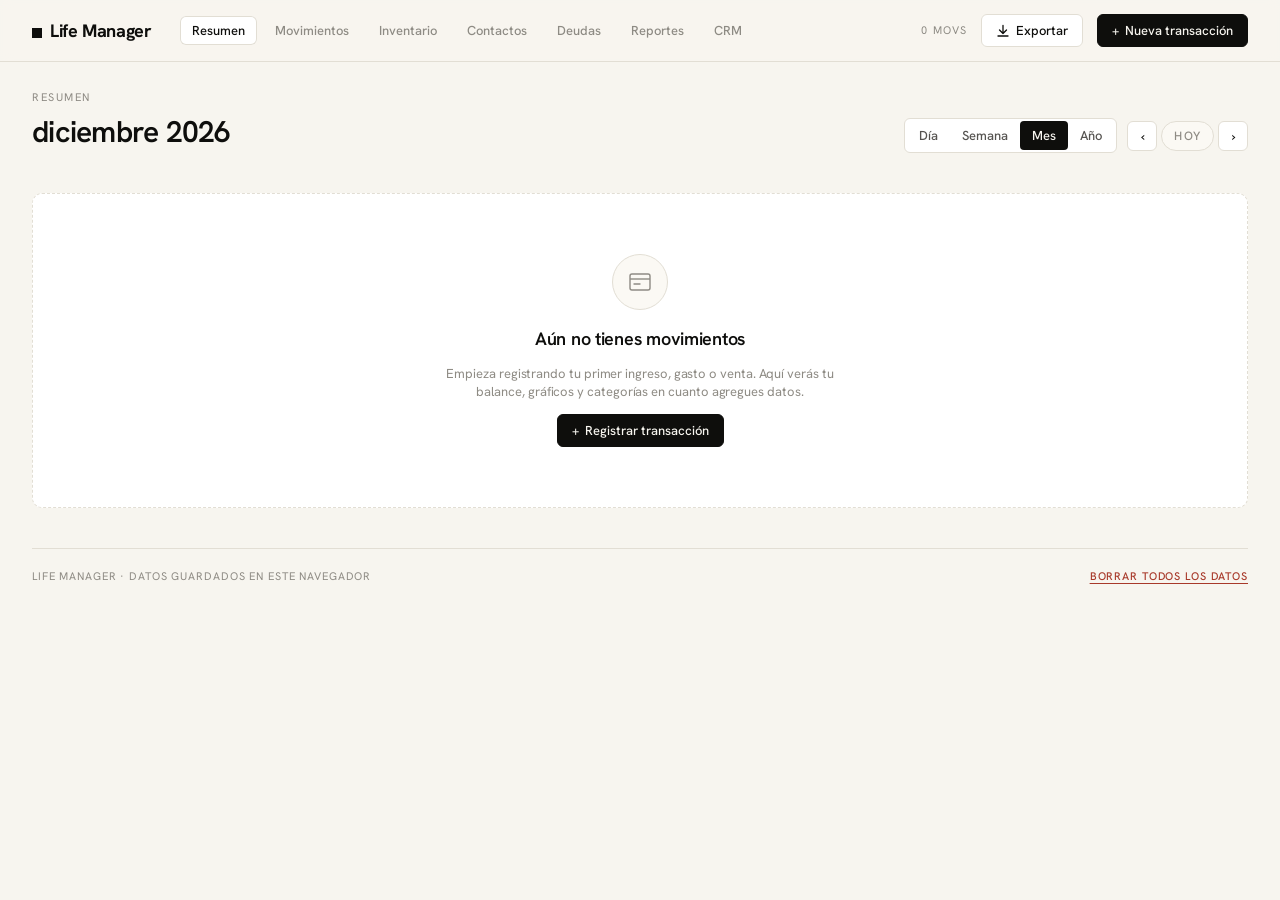
==== Life Manager.html @ a7782b1b "Add files via upload" ====
<!DOCTYPE html>
<html>
<head>
  <meta charset="utf-8">
  <title>Life Manager · Control de ingresos, gastos y ventas</title>
  <style>
    * { margin: 0; padding: 0; box-sizing: border-box; }
    body { background: #faf9f5; display: flex; align-items: center; justify-content: center; min-height: 100vh; font-family: -apple-system, BlinkMacSystemFont, sans-serif; }
    #__bundler_loading { position: fixed; bottom: 20px; right: 20px; font: 13px/1.4 -apple-system, BlinkMacSystemFont, sans-serif; color: #666; background: #fff; padding: 8px 14px; border-radius: 8px; box-shadow: 0 1px 4px rgba(0,0,0,0.12); z-index: 10000; }
    #__bundler_thumbnail { position: fixed; inset: 0; width: 100%; height: 100%; display: flex; align-items: center; justify-content: center; background: #faf9f5; z-index: 9999; }
    #__bundler_thumbnail svg { width: 100%; height: 100%; object-fit: contain; }
    #__bundler_placeholder { color: #999; font-size: 14px; }
  </style>
  <noscript>
    <style>#__bundler_loading { display: none; }</style>
    <div style="position:fixed;bottom:12px;left:12px;font:13px/1.4 -apple-system,BlinkMacSystemFont,sans-serif;color:#999;background:rgba(255,255,255,0.9);padding:6px 12px;border-radius:6px;box-shadow:0 1px 4px rgba(0,0,0,0.08);z-index:10000;">
      This page requires JavaScript to display.
    </div>
  </noscript>
</head>
<body>
  <div id="__bundler_thumbnail">
    <svg viewBox="0 0 100 100" xmlns="http://www.w3.org/2000/svg">
      <rect width="100" height="100" fill="#0E0E0C"></rect>
      <rect x="30" y="30" width="40" height="40" rx="4" fill="#F7F5EF"></rect>
      <rect x="37" y="42" width="26" height="4" rx="2" fill="#2B6E47"></rect>
      <rect x="37" y="51" width="20" height="4" rx="2" fill="#A8392A"></rect>
      <rect x="37" y="60" width="14" height="4" rx="2" fill="#8E8B84"></rect>
    </svg>
  </div>
  <div id="__bundler_loading">Unpacking...</div>

  <script>
    
document.addEventListener('DOMContentLoaded', async function() {
  const loading = document.getElementById('__bundler_loading');
  function setStatus(msg) { if (loading) loading.textContent = msg; }

  // Error sink persists across replaceWith since it's on window, not the DOM.
  window.addEventListener('error', function(e) {
    var p = document.body || document.documentElement;
    var d = document.getElementById('__bundler_err') || p.appendChild(document.createElement('div'));
    d.id = '__bundler_err';
    d.style.cssText = 'position:fixed;bottom:12px;left:12px;right:12px;font:12px/1.4 ui-monospace,monospace;background:#2a1215;color:#ff8a80;padding:10px 14px;border-radius:8px;border:1px solid #5c2b2e;z-index:99999;white-space:pre-wrap;max-height:40vh;overflow:auto';
    d.textContent = (d.textContent ? d.textContent + String.fromCharCode(10) : '') +
      '[bundle] ' + (e.message || e.type) +
      (e.filename ? ' (' + e.filename.slice(0, 60) + ':' + e.lineno + ')' : '');
  }, true);

  try {
    const manifestEl = document.querySelector('script[type="__bundler/manifest"]');
    const templateEl = document.querySelector('script[type="__bundler/template"]');
    if (!manifestEl || !templateEl) {
      setStatus('Error: missing bundle data');
      console.error('[bundler] Missing script tags — manifestEl:', !!manifestEl, 'templateEl:', !!templateEl);
      return;
    }

    const manifest = JSON.parse(manifestEl.textContent);
    let template = JSON.parse(templateEl.textContent);

    const uuids = Object.keys(manifest);
    setStatus('Unpacking ' + uuids.length + ' assets...');

    const blobUrls = {};
    await Promise.all(uuids.map(async (uuid) => {
      const entry = manifest[uuid];
      try {
        const binaryStr = atob(entry.data);
        const bytes = new Uint8Array(binaryStr.length);
        for (let i = 0; i < binaryStr.length; i++) bytes[i] = binaryStr.charCodeAt(i);

        let finalBytes = bytes;
        if (entry.compressed) {
          if (typeof DecompressionStream !== 'undefined') {
            const ds = new DecompressionStream('gzip');
            const writer = ds.writable.getWriter();
            const reader = ds.readable.getReader();
            writer.write(bytes);
            writer.close();
            const chunks = [];
            let totalLen = 0;
            while (true) {
              const { done, value } = await reader.read();
              if (done) break;
              chunks.push(value);
              totalLen += value.length;
            }
            finalBytes = new Uint8Array(totalLen);
            let offset = 0;
            for (const chunk of chunks) { finalBytes.set(chunk, offset); offset += chunk.length; }
          } else {
            console.warn('DecompressionStream not available, asset ' + uuid + ' may not render');
          }
        }

        blobUrls[uuid] = URL.createObjectURL(new Blob([finalBytes], { type: entry.mime }));
      } catch (err) {
        console.error('Failed to decode asset ' + uuid + ':', err);
        blobUrls[uuid] = URL.createObjectURL(new Blob([], { type: entry.mime }));
      }
    }));

    const extResEl = document.querySelector('script[type="__bundler/ext_resources"]');
    const extResources = extResEl ? JSON.parse(extResEl.textContent) : [];
    const resourceMap = {};
    for (const entry of extResources) {
      if (blobUrls[entry.uuid]) resourceMap[entry.id] = blobUrls[entry.uuid];
    }

    setStatus('Rendering...');
    for (const uuid of uuids) template = template.split(uuid).join(blobUrls[uuid]);

    // Strip integrity + crossorigin — blob URLs from a file:// document inherit
    // a null origin, so crossorigin forces a CORS fetch that SRI then rejects.
    // The manifest bytes are ours; SRI protects against CDN compromise, not this.
    template = template.replace(/\s+integrity="[^"]*"/gi, '').replace(/\s+crossorigin="[^"]*"/gi, '');

    const resourceScript = '<script>window.__resources = ' +
      JSON.stringify(resourceMap).split('</' + 'script>').join('<\\/' + 'script>') +
      ';</' + 'script>';
    // Inject after <head> so the DOCTYPE stays first; prepending the script
    // would push the parser into quirks mode. DOMParser always emits a <head>
    // (synthesizing one if the source HTML omitted it) but may carry
    // attributes through, so match the full opening tag. slice() rather than
    // replace() keeps us clear of $-pattern substitution in resourceScript.
    const headOpen = template.match(/<head[^>]*>/i);
    if (headOpen) {
      const i = headOpen.index + headOpen[0].length;
      template = template.slice(0, i) + resourceScript + template.slice(i);
    }

    // Parse the template and swap the root element. Scripts inserted via
    // DOMParser/replaceWith are inert per spec — re-create each with
    // createElement so they execute, awaiting onload for src scripts to
    // preserve ordering (React before ReactDOM before Babel before text/babel).
    const doc = new DOMParser().parseFromString(template, 'text/html');
    document.documentElement.replaceWith(doc.documentElement);
    const dead = Array.from(document.scripts);
    for (const old of dead) {
      const s = document.createElement('script');
      for (const a of old.attributes) s.setAttribute(a.name, a.value);
      s.textContent = old.textContent;
      // text/babel scripts with a src: fetch and inline. transformScriptTags
      // does XHR against the src, but blob:null/ from a file:// origin is
      // silently dropped. Inlining makes it a plain inline babel script,
      // which transformScriptTags handles unconditionally.
      if ((s.type === 'text/babel' || s.type === 'text/jsx') && s.src) {
        const r = await fetch(s.src);
        s.textContent = await r.text();
        s.removeAttribute('src');
      }
      const p = s.src ? new Promise(function(r) { s.onload = s.onerror = r; }) : null;
      old.replaceWith(s);
      if (p) await p;
    }
    // Babel standalone auto-transforms type=text/babel on DOMContentLoaded,
    // which fired before we swapped the document. Trigger manually if present.
    if (window.Babel && typeof window.Babel.transformScriptTags === 'function') {
      window.Babel.transformScriptTags();
    }
  } catch (err) {
    setStatus('Error unpacking: ' + err.message);
    console.error('Bundle unpack error:', err);
  }
});

  </script>

  <script type="__bundler/manifest">
{"ad87f307-74d6-4ecd-8579-1f941452e7de":{"mime":"text/javascript","compressed":true,"data":"H4sIAAAAAAAACuy9eXvbRpYv/L8/RcW3Y5I2BcXO9CxSKxlFlrs18XYlOZm+bl+pSBRJRCDARoGS2Ym/+33OUisKlOw4PT3vO36e7ohAodZTp06d5Xd2Hz68Jx6Kfy+Lqaq0EqdKTlt40sAfWa6uVVmvlqpqs5/[base64]/gLfR5VlQqH4hvTV1D/n4k9lydVIyqNL3ASulFJpe5+JZ/DN8OuIrBO6+HUBv3WxwI/uOXX4RW5cwW4wIZLqI4ED9/GI32730YwoSMhTcBtpM/i8FaK6Hbppi2g/1794S4lg1RwQ+q0VD6QAwe/2v2dfaY3u/[base64]/er0/PB5/2cwx7KMv3p2evjH7c3NGjlPtXd2fnpydH7x4tXT4/6PaSkvlnWuOv09ffXs5Pnx6ZYeNzUsVpP48oeTp7d8eQ0rGn959Orl+fF/bhnstK5a9b4z1mevTn88PH16cXr8bMtE1c2NbPKLRs06c/Xm7DWwii0TtdYrYDK9Xz4/OdvSb/P5RVnoTu9fHL941f/pUi3r+Ivnh//nz/1flPJvm/iLV8+enR2dHh+/7P+sns30tFGqct++OPzzd8cXJ+fHp4fnr04vzv784rtXz93HRasa2daNKf7s8M1/JkoP/v3fTckBFLWcZa7aE37xrBou5Wai8PekVMRlhShmInyBfLFal8jPDJsNCnzh8WJTjRCNatdNhV/u46MP9/A/0G/3fVs34qBn2A8ehA29TRZ7B/0Ky6Wm5d3+PTu+ziiwFwH774wjKBwMKBooPt2Fc1uIh+J7pVZatI2cXtHZp8R03TSqgkNRr2Q7Xagmw7K7Pnc/okJPbRk4L7A5rhoq//eialVTydI+gJGJn6mGermqK1W1H/jtLv6XW9/D/kJ39+/a3wl0ZKDhdJgV83UjkaT0eroQUotFfSPKupoLWYn1Kpetogr1ol6XuaD9mItZ3cASFK2olMrhEOof/HfQ4BG2ZkffNrLSBbQcjSD++HDa/u+1Wiv7ZTDwMU3lrnjDJ1KjVk2dr6dKTNRCXhd1A8O/xDGr/A0OSF+CUFOquZxuQNJQGVGUxo4W1fw5vtoTM1lqRU3kRX4GNaxLRW+pKi7zUfNf31SGVKjsefwSRDb8wiy9uFnUZgXqm0rIauNeQlnZCtnwSnFV5UZMFBz4IAW0zXraqrx/jV5hu78pbdomn6rJes7tPmvkEtf2g+GF/PHx+7aRZ62cXpkiZmNaLqhVXGqo4U+z583O760RSxsewDuePkr3M+u2KA5cf8LWXft36wH1ASYL6BlLiWK5IpmI9mhRAW9WuZhsAopqFIj1QFT3tvV+rsxqU+1mSm/5Bgsf5rmq8vUyGK8bKiyc5koHAxzBYZ4DD1EwZtHWKzHDMd8s4FIBL2hkQOtEp9eyLGBP5fe4UmDx6ZkbeXNLzT466JlkO7nQp6cKdn2rSGZWbkLNDO7olZoWs2IaTf29e95A4ZU4uOMs7/ujgS+TfYcXwxGcgIOBI4fw5PKp1R1Qu2Lnc/4zG1VVcAKfTeuVOnx9AqsOfA4X9vj9SjUFTk0pjhoF83l8DUv5J1nlpRKHr0+yoJojOV0ovh7YqoIS5/Y4OG/kFKjBb/FlLa4q4HuT9VyPxWRtTp2VamZ1s5QVXEGVbotqHg6AePWfCqDecBD4Wot1pVv460Je10UOd+dnsizhFiRmSrbrBi/Az4qJami2dbuezTJxUrVAMnjmUFNED2JaN0os1XKiGryaLeG3krooNyIHYhGazhHoK9ZYaL1WGpp5evyDmKyLMtdZOAykstTMnOMBc7Mopgvq5FCPTAOKqVrc1M1VFnDgM7zwnTBn15bvp0WWvZ7n48433km/1/ei+xWePXvdR/bk8DoX9TzrPVDSL/ZvqakrdKQe+7tvshFTWZpruNKw+O2izjW8keI7OVGlWJXreVFl+AV9dlKJ16evnoohyFGVWMnplZwrLW6KdlGvWyGnU6WxUiIrcwrrEV/x24XawJkvSjVrQXCzD4pKt0rmuOKWV9/IphriXmnj49GxIxDqhkAkFyVuF9nM17BndVaqat4uxvAEqAXUD4dNIzdDLPmNeCy+pY92xGOxJ74ajcXFldqIA/F4n/76A76nH48e+UxQYK1vsdSOePzObxifvtu3ZS1PFGLVFFX7o2yqopoPBzC+wVjQCKmfo+hcvUf/s1OimqZuPm5Ontx9Up54s/IkmpYnbl6e8MQ84Z+9U/MkPTdP7jI5ONK7zI4/PUEVJSgoowqMrMiaqelCVnNUMIEyqqznxXQsNvVaLFGHeSOrFsgZVFHmO7pfoIBal+rHol3gkflUXWc3NzfZTxro+kaVZRYszlZB8iO4xL5XnxFe7igGDUfBuU5f4/15MAqJZylbOOAHX+qBWymmGPgPaGamsh2+xTrejQJ5RemyqNqdvNBwCuxU6j2o1ypFauMdwxR2tZypHVBJVfOdaa2aaSyyQEswv8+oQ9z0Uq48bWXRqqXfeRY7zrBaems7N8LT50g2arYu98TpS+/WkSu4IWpRV0QKq0bNivemN2FPsnWlF8WsHQ6Y0vbEQDzieaNGflTI/CropCyh/roatAL1qatGyRx5aCZXq3IzYg013n2mEsoULTcMvLpR8kqLk+N/2xOLtl3pvd3dedEu1pNsWi93Z6xi38XZ3aVzeffx1//8+CtXx12XpKp36CYK/d4p6/mchRP494wnHfR5bQ0XKup/BkfJkPfDW9x078Zmf4yjuRtFNxdY57zIYSLPWtkquqE+q5s31bJeV63K7XWNL1zxAfGyrlfD1XpSFtMTkIuqqRrj6aaal57U7e/DC3u7RAVQ+HHmvfQ3m726vqQ9G1Ty4IEY+g8y0K+UcoNlf/klKJxV2C0Qm+mcLqV2+wyauiGy+h7PorDdR+J+dl888gYY7Ok7TuVb18K77u7pyPJ06Nw/[base64]/QSfwVBz+hLAuEZdgn1JFRMeUqTo4WaXmlxs1AtqPzqBtcSuSEOUxetr90ptF1jq2VZyUYujZoF5vhDtLlQbVSYHzfKnrBwEXL1MBf/eVLXpZLVB3HerBUQOLc4ptuEqKGnN4VWXheausXrsX0yK5wiaJeVZi+onj1PLxB2tKOCtfc/IT6M78Vz96xupkq7lcjYosnarwp5uyiq6/pK5TDFFVB/ofmKCARoqpqqppVF1W5oS90olI8fPqzq9uFDoEkpnr56QbpISQyZPzU1/BnkF7mxc4s7FtcRGwbxBpql+nW9BLpXK7C4gSKhZdWf7Y9Z8YHmfbGQmgQnUOqsW3GpUdCADXgjiQPgHsnjjuGc3BRliWVoNsQlTZLdFESll5ZFYHkqa+q5tH36sShL/gCty+7N04IVp5dxLz6WSmmaaCUbRdfTDsl/awjpA44d7+JHOAlCzlrVhBuHiKS7cb4lceiDx2MEnBZWGytLuII7qmUWRd03OoykCpQoX1XIIpBcrTK4ZwuM7UhS56noP3wHM1f9YNS7Z07VqpS4a8rSDBAJLBOH5Y3caBSXkG7rxicyUFCskRKpuE/3vE4taHjCs0FqUSzhu0mpuoSpGkWnl5ivZSOrVvHCB3UgLcJGXi5VDg4M5cas5VjwFUE85HswLFTYAyIEXkMcGF27cbcyn4FZqMscFIvrTj9/E9Il49kHpNBStQpnWbxU79tofv970jqTGY5qK7H7w/902m+85rYQ/5kCPxih1xOt2oj6kU3imaHeF7rV9lpwAXeUoprTChXaVGaGz5+yvR3qX6oGr7cgMbRqvgnENHktixK1gG2NR4CpjwWjAlQ7qKUryPC2BprOxPmrp6/2QKNaayWCLoHYZS865hLzUOTrhiheYYf+vmS9kk1byNKjan7Cp1lbw47GfuUkCf5dqP7lb0DqZ8wit5G5Px2fTuWGGQ/8+5w1mLF0fiBe4Rpk9Nu+VstVu6FX7k5HbfIHs0apv6mhV3C0H4vE36GzEAryC1WuQHMNwjDMG04+kT1S5cy/qfjisZ0mK30MgfY1Xl/B9WTMC9mYSUF+jmXg4gj/3XfP+SO8tOFfqAs4CZpH6YmIQDRqpscoBcO5wrMmRV7MZooMqzRJJfQgu+cagg/FgT+RTutQwPIWf1N8oZnJddmaUaBMhY5xSpairhQ4ZejYRGc0XZ6FzrZsKjqwVf7yS/KGYdXNdmo9vUGhQ0ustaXa1d3GH2PpwMoD9CmX+khpwJm1P5ck8LnlgNt7aHX6vkQOHW3WldCbarpo6qpe63Iz5g6yBh7aVWANW6OyaqIE+x6Itp7jdTATOKFTWZnjBS479YoUXFSbZYt0ceEZUu/VdN2aW49hd9BL00lUDEyp7Xv2zgFnce4PnFwJPSZpT7rcr21sLw0TxfcQYe45q7oA9lxRhdCX2RrNZUM4D4MZGmXipFOPVRSsV3hmWppz29tqulHBCt0JOcoIDmmwuODCapzRiXJ7nuqbNfWSNtxDe/qjTsSOHpbMGyCSVKOmqrhWr5E9wVafqFndBL4w0TVrjLcmJEH0zgx6DK8MS7O3NtDtTJQhH+BY7FUJnfVWKzyGf3GH523nce0NsuWNxP+Ml0x1l1Pc+Bm40/wjznJt6NI/x31dQqxpgAMlzesslftOCOlT2HeDYzexYLa+SPsdd8sEjsTRa/SfcGd8u2jqG1z8Y9Ty2aN9mGXZaE+08ooUG3wW1TOenGvZFGSObmujfwJlFGnYnIoWBUhiatvryZww0TlvskjCYbflPmEmkk/Co+Uz6Wo+WVPD3fh8Wppfr6PxtYy/Uj/zSdqZhx+5PZncWDMJJ8WdNmjPDvXUFcEmjbdliiA9TQrTpEeFHT1ISIhP1apRoPfOQcTX5mCAv62zOt4AQdeOkm4xNQ4b8EsRk9dFNeWpB1ESqZjc2eFWx00ArSxB1hw0Cld3XrNf/bK+preivoYwC2LlVB/4GTaVmFhRG3xIWAV/o5yKfa7aFkM0YBtI2OjoZjnQLAI5Jz4n6qPlx84ADvrAciVPQ/t2YH8Mxp4JYCmvlNBweMPmATUxnMogME6bAuUSjUTHF1TRqL+ulUZpl40AAZmSch7qWjUoCoE/DASNlGB+ywbvxlYf7OsT3oYX/jHYdCjigs5rDGYBBgmWPyvv0BjEUCtFfbmzYe/rJ1//8ygbvCNGuX/Pm0pYC0NSRV2xbTKgaBIzyXRRVLPaHQN88aJaXrNhZJjYLWPhV+JMR3PV7iW97MxFcjj4UuOZAtvWLTw6kpSyqMR/yGt5hmsXEnkmvtQD6u/br97xH4/fOWuLcFp6G3bjOxjwf0f7waRZH4lZhXfxoorI0Q0BLWvBu2wh9aubyk4U1THyR923IFx2HLX2lh6/u9XFwa7J0/VyuYGJDq9Z+NitlzhI8byADx3V1bWqClVNA+9dEKLM/VEvZFnWN0L9dS3Lot2IKRiLcA710Ru7ub1uvl436r//[base64]//[base64]/WzzD9oUdSUZZH7Mx2DvSRXom22XiiAjg/0LDMp/yVk2K6XgjQ+Slo6cRQJTzgnDNJvyjR267zkjyZ4U2U3MbXK4HKx8lGzGqQBwoKuXJbAi+x6BQ4xqIDuM3KdqBNfQu5WqkK5HqoVq/BxUflvl6g4RhhWlrnTDyUoBAG4WAsrtTGBlHBFVu2bVNM1qAEODo7s449Y08kGAvVTrMRcjK8YFOtbVPgRcvUho6IYLtCt0/zPe18n6OOw3HfoCYV2EHGNZkKgc8taw0+9ssl71DtaUhJt4fMz1UHeoRLovhLa/ayc+gzY5423q2X8Xa9zMR34Jhdbcz8YssgLUlTHXGmV7NLNLO7jfa6KZZ4NLy7NPpp/[base64]/iyQ43QS9wBoJWjLhRMukU1H7NcD6OYwCqTHxierXM0caJTp6lVfIc9jqnXbYYx1NQoo1ubKFABURV4JF+Ket2u1q2pzxh2b8jTDY+EIRHk2B1Fr+HQfooqP9rTbPwgnYmzX/E64H5ZGE0a1gk9hNJ7yEmEbBvDPopqtW55YojXQBOWG1a8l6VWemx843BAPBLaEW4InmGAwC/cJp4q3daNHxJ5g5MFn7nJNAwzXslf5WXtnROOp+3HsQZIC9+rzbYjwr8i9519/ulErqSDc9omZLyBGIqCFLIVnAh107IQIr7UGepHSDVJy7Jc6xZNH7i78sQWMv9Zmw0E8wqum5F45KsQzLHZexQTfYJIOmxrNDmzzVzTlmqbeg1q7EVdtxTBukQ70OiWQ3iu2h8bWGRUqQzrdauac7xnFVVl/rzBEoF5njynnZfxgbCf+t7HXuS597Tj3hh84d13UEHCXeVmbLdiJ2f3wspgLH0Z6cWviAIPxLf+2MC9eQgOw0HJR+L+6L7Y8wvuG9kNQpZBUgPbHcn8RP+NghAFwKvYhdhG3033WVMvKTYuXocj0i/gOuCtNrx0tYkxD/ibge3Ry7pV5qCE3Wj6YcKlDDOcq0o1yLMh1oA0r3BM9XZ3OPKipDo9j76AZQjGYGxK4iC2AO3uij/hkVLX7VigqqUCrWXdiJ9gqxUVBrnS8EOq6eAr+OyArwP4GWCu4IWgWkOQ4SDBEk7JeJkTH1DvV+SSwOdmsWWYI/YON07ScPSXG+dMzmcn48vMOJQXFarW5uT2Z2yB40nbis+QoozW3widiUo2QEwsXX3wtb4pUPD3F1jgqZQCktmLmdzgmUGRsQzQ+9aDrul++Zpwa5Lf+RAyiS8Nfkzq2xi+pvv5GWLXvADommQFPqZL4msD6LL1W4vq0l/Bc0B04Uq2LWUHkcRfsux3v6MP/G3gdcgHxnFdMWEoRhvqqCLoasTHjNsBbJDsqK40iNID7+ALV9BB+cQNGxSfO7dsPsgugj68NmhA6T7E4D57yXb8E5OUkjiv5LE0FoNnhP5zSuA/qXYsDE88TjxF+ahL7WsPfoD+wfq7j77o8Neg77agP38f7vVMZh9Tz2jjw/nzAgCD0kO0uEH+EMNewYABQChQzEary8svN2Utc3EQls8u+EX3C3BF6xaHp8H0xcqQu80CVDPkpkejsHGrF3kfL0Li4HJrkFyPW7S2M1mWIBSu54vUMZJC52HVmWc9co6SziYdlnBQJMdnx6c/HD+Frfr6zCq3r9RmDzU+Y2525v+8uAAkuOgJQuDRM2OYxpBSgJKQJTT8vdqwyepsgXc5792pmoXvOOLpcFKvWX4+VTPteXamC1jHv1AmXkj9A8gcoNYnxJ/UfSOcIxuGCOH64Ic9GwQ3Dxgd26ntfM9V69XwVJHpuG6iaqCcR7PQNtf04AHXaVwaeVZCwksp7zzDZIJiqH2wSCFDCcya6an6Xm0+daqu1OZzTBVW8182VXCJvGWq6MX3agOj4Nb/iF0y9snEDcnEYyLhHhqHTgrNTJm7fw7G/kX/fgrH3V/ON5WZfywyf6n3xOWV2lxaj37UWWTivNmwdwdDMhg/nUZpMOeiuFxU4tLO1iXj2dCkQtwma35BN+ZVhG64cM5hFXQhh2sXe6xPF0WZO5UGxdLzhQcUWtAR1OM6ayxWRN0eGmMS3uF+0lndzHfLorra5enZwXUaDcKV6qUTnrPk8kVUGIRfpp0hmEaQzp3nA/o9JFswDiMWsmxSOoZr/BFSFHqqZr+eQk/V7KMpNOLqvRQalbuNQhs1+x8K/UgKPVWzT6dQOLRupdBTNfsECoV6Tmb2AD+SVVW336nDdVujGwmo7racQ3xP8o43/+ILZ0QHUCczjrwPHpjvSKDZWpp87V+CHgNOheDD+KiLI/t7hc7+1tgHItxZaZHnbdDcu3CT8bZx4vj9L/V9vPPJomLatiYtfMm6jzPSm5JHjvODsQ7sjQI/v5y8UtnpfSl/[base64]/VWbdgRGQy7h/op5cGDWGmBWqzIWcA5G220CSsVlXeTFDz2ZgznOCh6CRMuxayjf44Qe8oHYeIu/rPL1Sm/[base64]/L07riRQTeO3pVgk0QrQFX8dQ3srMgBQWi2IZ4pO/uDKzLbcC+BWT52jX3HRnU/vBdpaqJwrWsSkFRQN9S8h/9vakJdw5UTb1HZ0DhhAke+xzFErvVTNa2bPLKJNkqvAO4dDNkzw/xtUJzyuAAoLWqC3LP7s+O/x+4WjMkJizUryc/JAT1hpGBxrXDjrCiEgS2ixhVRvSeCEODGT2GkcOi4LYi7j2JUcUA3i9r6LWbR6nJ8F+/C3Pil/ajk1Qu5EjXFMxsUPOM/hie1q4l8RyDEEEzcXuIFoarroqkrwnbjD8y8XVC/UcXCxn90mmcvhmoe0LhmZzryCSVcSnDphChv8qeFj12f2sRMV3W1o9BZA30ThsQJjavUmN0OSNp2NRXVtFznCiIQm40/ImgUQhdb9tsfMR8k3EzCZoVjyatqXtVwFBZtZs7stKgcztEYLwoE5DrwvdpDydiDVsZ5tiPtvLppitZJ0+45Xkcc/rJwsGR4vgCTZbYI5ADQmrjsbsfebVhjMUBJ9zOPJXrBg4GGwrGc39SGCDULMpSp46b2zkE+LZ1viMn8oDzaQIfzJEly5KJqyNZ/o8QC3DALPmB5QMTo7zxnOPd/n1nDpty8+SheQRS8f0GIwuOZhums2d9eKm3nZB0al+mGKDFSLskRWNQTSM3hyB6u8+JaVc5K/DBwD/bF8LyeanqwI1dFtmiX5f8iKvHOniicIBCM+Ag2mke80jeq8o9bmBM0s9DZo1UDtx/0ccWthd7wU4vbbD5xCml6RnCgzlrAvuWdZ7h7Ow9pJweI1QgPTajynVBMVtTGmu/QuXMmDryriXczieNt7npLT91REh3y9Mt+h/xWe/yFnII2aMv+SXOMfkiuaAeDjmc41AAc+Apf8S1litgLC5ma7Gq4t/zktkqwGBPSkv3FPRkKyInEVfREgu1BpEQCgRkAxhsZsgRuGGpJxB009ebrEag+vghtQXFEki0bKhiwZ2/Ny3d2Otyj3jsrgmfyVjNizZLc/8B9FwIBOfbdRJUDPgzeFkCCn6kGoPXqyjnbAteo1A34apRlTeFg/tQZaHhU0nDLzxG/NgFpK3bEE3+TReUPDsRjNxXYSmbKwCzwn+xmIRTAyyXq+cavxfYLgzFMyEf0iWPtNuKsEAfiq31RiD9Ew9oXRYil62p/W4Q4uoV4JByOrt0mITH1HiTxIeHa2cYP0rNG8S2ORk6Vrstrhz1CN/PQV8JEr2dc6LV/XbIBjfaNNcV7z/Z7N1a6Tmq8Q//+5r9tq/gV32HDdF2igNX98gtw8VgHGXry9bseiW9vdzYavKkwVH0g9tiYH0wBMOJgoB9nF0vycKg3GpX4SGvG3ax9vuBxy028V1trbuddh9eyrtRhlTNkGBx5dZkfG/mwUjffu7mDVavUjdMQBF1z32XUS/p4LLwX2Gfv9wX1P3hitAreM9YweI98AdC4HNiedYCTjkrk1VtFOg514l/SaJ4BbgEOP4BR+RQhD1reIuPBazOBVirvk/KA5KxSxcsS5T9L7OwY7+I+K978tgn5AlQJht9ap2MZ6mIJBQHU3GA7Ujmi3ZoeIFZvGD7YEU1fNcUcIAv43IPTclqvipRcylGZP38Yi0jyv7uMS7KW+dzKWU6sVY42KaULiFmEh831I9wAwROZtD/2ZeZaYnlN+bRNNZLUlajTXwOMaajYk5PAXVrZzBWjVNngFaccNEIHOK7ynGqvqXoiJ+QUSu4IrDekVEte0ADc1022o64kr8KNSUuI02A0oHZQY+g/GCRhYiEA5Fo1Deb0cPXWnMBIBXv781wVYKpBIQpKL9DZl+yPPHMK6JVsPP1a6nZh3piO9vLUjiDyj3B36BXZeS0UwWuYlzpAn0/KGh7TyYwc4//ukWdELM30ftOZx3+Ma4OjxT7ZiVOWukF+0S9ZiX4x0S/08QKYldx/vqWi/kuP7wn4Pxeg/34XoNvvKP3ypAoktjtZeDrS1Q+qKWZkWrFQBs6yGRg2P0p2KjRqqH3pyeElGXMmaxxuAVG/pGKXvf3yUJRCCa0gfm6FXIpl70bJgAGS4RciyDJ+bLyk3SPrE4+fdA1Zgf/s2fHrQ8yvCcw/Gxjn1bM33wVv9gaBMvNYT+WKJF8IJcLDQ9cM7gUeBCYEBy1tOP8FYUfdS9iQ0bjMoonCmi1KnJl5UxDNalQEPkrBpdBr/26GRkN8eqrm6r04ELtvD/be7c73o9fN87q+Wq88y+LgYLAnBgdfDYzWebCHD54MaAfENeR06ooD7B2bqoZe42MfQwh8qzshKkFX3mIZ3psfwovJ4HdwWAftdvYQAQyfg42HskQaFBBy3kIDNTqeSM7dALwXcr2Ihbx2xmln/Wc/iDgzgu/K8ULiwRykeYO4ZA5XABnmOFyNv+w+gsXoruKb8LMhxT6Em0S9b+1E9zczFoPfPdgddLnMHzF4DP1DkIpbBlgGcGcyGqNm0l5F2AFOAgZVj1eFKXpo/6KwWrTOsAcSIEqjL48jY1sFmds/gGCt3osT/H+DNk2oI7PgcwukwCPv2TzekvkBb8yCYHrtVQxb9rALntaEmwd8BeVLmCOKRy44/YQD3ZuURZWXm8CfQlWAL+YOazL+EsL1pKynV2JVY5IfMFGRT9XxGWG5BdouSB3v3Up9fmie+wzRu551JX/KZVgW06I19B1m7UwL0l6do86ZGezhIUrT3fIo/gDgjGkavV6aJQp/nNuT1p49LbVq7wVnLb61CB7Dr/854V+4lKuTqq1DOWJMe31s2MZrTM40xqvuWf1MNl0ITQ9RxPgcWgEn1ETiilhBdWC0afScz85BMP+HLl+BnAB6Hoh4KwhGpvhFjUtmrlWeKJJMR03QiUcG59CyoI4gZ7Uc3jUw/tZLIRMKwumIQQ4XMv6Xe9FjDtb0w4e2tEj/MF1VHI9kKN6vyfTIDC8ZFCfCiCZfINjrK5SMX7xj7+2W6ESDhp+GIvAFnUuxEG3SjUOk2pEpwRUM6ZuRwTJDsEQUGRGBBt6NGbcaLwlwnEmGVUT4AgqGJodOPgsdhRpXFawVzeq6RaUKUS2tq/A2hZgD2sOef//FVxTnYPcZbQpQQjs561HEji+481+NxJ77Mswoy6hW3tR04k94qx+5XgwGkSLb9rDDJOFft4L06WxqwejE3UFSzRBwJa/XMWMyjY3FYODLTNNkkMvUa8tLoWdvXj7lJIZIMxkI5H0TGof9saPUZTG7JLxYPIPIWYcwWTR6/XLQG5ybBoJdzlRclYGVEMdnzwFfu1mDr4+u0WcI9KbW/5dj6ICGwensJour8qCY4C9wDaobzukFEsyVZkdJikMWea00nMYo90nvQHRT5M0JnqiQqu0L3rGYmc2+gTM4Kj2KmVHvARt/eKfoQhFzh64BIqA2A3gwqRmHnF8TrBHAxV+pjeZtvmFfmzGF8UtfuUKa02vVaHVYllapYVBn8xrv6gZbCLGEqUh3g9FhLB6J4WdfwF+3dOLbO3bIKgGNm7JG8YY1PJLZZTh7vxp+xZ/DmCWhBNYZDrInsYfZOh9Z9pzWiyJbylZrvQh4Qp/k97gjlWD17p5YcVC359yynrSNUkeImovaHNCO4S//XJnV6yo3EqGFZKdvPQW7qZ+J6ZYjxztXxKPg1u+JTeaQsXYjt5W36aFYmZZWRHlH/NvCUxqa7iN8ZzCS+HTkw7Hwli2YyUcHCRG4V/7ltjzxN/LyCoVAHHJLCFnPKop0ObG/3UwFhzWLz/[base64]/Uwbg+G+Jb1tFTfO2C/Ax+XF8WMn4Hw2Y8IHrgeZj/VRTUENHQ8tj7AsRU2M0JUJ84Oy4GcS8V6F4LxQNTVslQkQ3uHypiUtGazcahovLVS3iM+tXiguawMw71m9zlpHhtUH3HoG8Z4zgq641+GloYgkcHHKPbxp6llKVdeNQFK2lKuTAZmuxtI4RUlqYHTTckpJ6koleSZS2ZaePjBjdhybJgjo/JTceSOYfzDh9CBdvQB7zmETChXLhCwo2A0yDWMEYP99AYV6/+MTYNxnLk7Jo9c3aCjODZZzzhqWDtUXV+hZMbl6ZPgtUvJ43mUeMqW6MJlLm2hncyJMBy4fCDevnNS0tSKR/ioR7tFn9KlMbo4otgW9wHeWxMvAaozRWB7lkVGqndqpusPRIkP0nqBW3YB1fCbbAUcyq8kWUNLRjd9nhxkMiMcNt+hnMD5K1jXHiKLg++rR4/2STcNtx7jgFVtMAQytWhVl0+RyKYIZHM9X/wX8ywIvzDsJsG3ZnVzLKcL2Ob/aHzL9azDrPjdUYJnha8SLMcUSFCEa3Ec1WNI5O6k5FWWQar0DSegsSbyUT+lkeLlQ6cTHebwrATTGaZ6N7NsQjTvSGOom6DKbCd8251cwQcN59Br1A5JzuHm/JUk2tZWQRrv85gbR4a625YjzaC92/MHhOmiMyGY2VNOiYVZ6IpGG9kMrWxpwQe1PNfOwYCUwybBm0kaC8ZQWxXFW5rKPstkQiPRZjcX+xD/nnSGhXbTJTXAz+mkVRcyUd5jay26UgJ1wIVQGuDPsU1fyTFgtgGOxPZTA5pgeDnR6AUpJCAls9dbW0zXJd55ADQe7Had4yDiNzZJcsB0/HWydcWHj38HpCOIlhtVdrBgl36JS8vAzPpRdVH1ERVDPdijDh3jlTdSEydUIp00cKSlsxdqTkfMoJwoo6O5y61i4BfLnDvK6JYQoULrH0V5MTMasrfXDxEkPXkHnAGwau4cdI3qchIkphSXU1nCWrfqiLKhfVe0+tJU5VArUAGBw0LvTWL0ZNJda/WtJ9AZ+EUzc3H0tQ/e6MU/H8IdDIJVZYMqMchYyZgdy3XZFqsSjy6zk0zuVYq8Bc+wed0Uf/Pib9G0bYsB5101xRKR1oGwgDHgU40TJRsybXvr6KqiGH72sr2pk/2AHJqAfb3HC/0So6jBNREbtVyeanwmJ4DXPrSNj/b5O4DrDz7i54en535xL4z6zDz0OkORze1CFW5JOKEmbEUF27ZVhEth46IveFA/[base64]/82MBH5CvZ+a0l53t3701MXCvKrMx5E7gO+E4KicziY6HVdN/R6EA8rDW4f+8IYKWYKb1Y2rDz4AyFRKqSjbYlJAoi/[base64]/pATx1o2/WaI63ft7co1B1SZPB9oFAfez90uAwXffOa4EgXycrvJZqJTqOPIINoOEFFdx6T/1HfuIJCMLjelm4d4JPPNsInnzTEJ3ca45N4kE9uH2Vw3v6KMXr13HmE3je94/PKwOj6mkmNzYkAn4FJpY/SO7Gq3lP4UxmW+ePvxLC85j6JYZnvb10wL57219BiJxlIp6EOKSZzi/QSRFLW6bPDnvFBfOm1cSkwE2o4PSinVLVQsxmcw7hm9//s4D21QrSnvGD3j9qoR0yK+3Zh6wzjsQdf6kF2P45X3kq4feJcbMmNfYPivxhS51aRZVlQuigvys0kvoIxs5uNS6AoQhQcmxYhntMDEVJfFNUes9FTvrEE3q79xZ6kvGJDagwCP95UAPxeyLL4mwKz8s5j46v/mtM8s06eENwwwgzKPXbPfiIVxgEHS1kSBpz6E1t5Y8HlPT0KPwLQKNmuNZpKgx5FkVFkh7dfOfuLKdEuVIUOcQdYeMjwSRAtVrB2kmPE3rfkqBfDiy2L+YJTsglVIMSdW/aBtmSBYjj4eCJsLsA93ij2Ly08TQBm0QXutw4mGqPZQLMACI/Um7ZYAoaakYltzIWkjH+uSkpgZZzSaFLqBlPSsV4Pw3MZldaVMd11w3R1qgqTEc6K95zgiStvYMXXNgmZdDfy6QaywVgkKDPxGfwx9IJbMP/oqyCuadvqG6r75RfxEcRhFvAO6yycddHQciLhgnnrGrfEny5mjZX+gBPuD76qG8/Vf7BJsZs5OSn0NpgUepQuZicFR5qYjdAx6qPGRsnjwEsddt4AYlC6+wzRNCt+fyMLQrXkG7QhWb9KUljCmkIy3paxq03Ge1b/o1sF7Fb7JaIKWH7ZmTp+5c0br2iiiJ0z072k+0XfdBkiDfmmT5Mp/slFQ0IMP+qPPWbpELj9HkTSsEKbmAcMBdP95ptKLospGDRQ8qubdjhCQyW7exkcXFaD53viS/2X6i/Vn+t1g6mUjdBR1vUVZqTaE3+pBH4MWJwQJQEsrFiS8g+goyhT93SKEVyUGUw2hikuYWVzBROvqikiAbpBDTABrngR5HGBIQ6HI3HwjRnGfRjGINv1yg1GI+g2uuEYMTbswhq1luVGTBrE6zP6a0p3XDftt4NxsGTbEIQi7PnhgHWBAyDWoJL/WbXtq3b/7pNuTJlecYM5kIwVImkiKbZ00xdif+HADtD3bLIgT2P5I5pSWHVMmnm0ghhVPi+lVWQTn9gLeapV5lLhPZQVqGtOsQp9Oqfgrz4Nsc2NZCvkPu+ZztsX0PpeLB6aJgNhmJj8qqnzNU4OZwi9QZJCJ3y+gvDNI0SM7YJOeNy6qVcwIh1dBm5TPZqZ8FWPfhvhLbGbB8C/8d3tDpkagbjl8lipm6c9uBnCv9CDRRLpjQB6Ttru9R12JOLkiEu/J5fwgu/wUIOHQUx7ORPHJD2TL8OGNq9LyOrKk7uh5vtTPnag9cZSzdk/[base64]/OhisulWtaXRAl2oV0uBkjA4MYAZZFaR+QnjV/hQ68QvvedpUM/d/[base64]/k4IfY7n5CvOtWOPmsHU64oAJboEV33ZSbj0nTf7RsJfBCRmfjx1dPn/M4Xn7JowY8357JxDdoUDdXFQL1RQticE8Woplx+se+DxKyC4QqoCMAjM8B5dyg8QPrjfAB/CszMIvv1tzzHtVTMmHS1Z1tVnWa+2RY1t7HaPY+qgHJn6eroXcgx3dglMF5e2mu089L6a0Lc3gyCUJMxPoqHOY6CTujZcGXK/nc0x0IA1eDd1Aw1oEx896zNygqSIA68E34ucsy8JD0miLryBRPQTz4Yr57pKcGsibWpNqQSNOHppU0MX0Sm4y/[base64]/iBOCpIn6K723vbRpv1/xzNZfTzZ/IRy3x7atnz86OTo+PX0bfnU3rlTp8fSLcoyM5XViUUvfY6a3NKLet2b1+evDAgfBhN6G0+Swle1q9hkWF3iagbisU+NBtK+h7YG0rF5+vUNYwJsjhyIyZcsEALpPJG8OaK2G3nodzx3pwlCbclQwQYquNeFbiTrBnJvmgV5sbBwLl6rDIToCdzc5eXMFkDb7epMsBZs/mJ8pHCVzTq6VoF4bv905/zG7MpM0VJLhfl+ok74fP7BBTOtTR+hpG+EpwETDpMyANkErddr7oY2SJCwDUuOe7tXchkxN3FhT0fDXsYOz2QM91gJMsJsZ8dyHPkv7YW6QwwRXPy575oz9BBL7+H4HwfwTCfwSBEHf2kPPO/ddIgS4LAciAcZ6CWALs5DH4vPKfHRdbSMEhB1Rcqhn6porcPo7grV15h3HdYZT+151z2rLIk4ri8BdgVSJz1J/q+oqSw2FEhouCLDAHloFbmtT5hmxbXmCqZaaUYA6tC+RlARSOnBWDwLiOWQ3JBSlVqtR1pff+UmGhx5kA7ygSFxGAZ1lohO6EwgAOhLujnvGt2+Crm6gEMdQclWBDO0Zc9RO/6okiVDjj3nG6LhVWi5PAX3zd7UwArTytVxvXFQMxiB4nqxXX0RfShnlfC1qEHViEHcR9RMt6sTIeVBDGgbk8J+s5jtVmqwX0+FItu+ACaNbyslZj7AYeD5yMGgkAkS/xN8A/r1tcYFaSrBboQfijRZn0nMsBMAslEjLIAe+BbNtUp+OJ4JGuqekF4GlKI4EgVKGuMTpOM5ilV75EFVII0ejoeT9OjrHWNjArClntbKPEjktkasQwLpmDghOXGhkfsE/Odw3Lw4vGsT2Zt/OOrEcZu+/1CkzkKSJLE29wIOJvvTjZXOVrgLgE9XowxaWaF22xpChVfK7Bo8iBamHuyFxUNe5Zl9VurW1Cy6JyWFNgbfY4KKnjbCc9/7sD2990qmhZliyGRsuTOcfK2GYxxsOTRgeDGAduryyb3ZowOnZ7xU2VIpOU16uncfbH7VzpP33czl2/B6vn13V8i9DtdkGWqC61pc7Ar2nIBm788XG7qrfxRMWp9k9Vvp6qZtjQfyE0Hr84bOb092fqzu3tpHs3M0MIAhV+dWeialNtH6OwMyRT2xicOPRnaj5Vc6oHJ5UGM35d/XZd2dpEqk/P5aZet79dh/rrTx5IBk3VQDh91r701Z7qyQuQvn+D+ejWm6SU5QqvINfqT7LKSzXEtAW/Bb3c3lCqf6j9w6025GA6ysLdquZZFSsg7t7Fnk5ub813ZAp76VR4/TeEj5suv8b0vFBSEK+zn6nlVM1Jysk/11ihpuQJt6mmx5xR+wx8vYZ6PdHTppioMWgoziq50ou6pR8YL2wefa6j8Ff0wKHv7Io/IcoEqguwdkRWrkuVlfXc8wUs6/kcJJN8jdFHIO3v8M0Zsi1SXYj9vyko7XpkMDUXO5uznHJA44D8vCJUUyn/VpQbVljeoBA7hfxGxie+rOduPcAGb9OCCSXnELKb3TP+eXSXlHBp4Hc8UvIjbhc1ovHweoDKKX+qVpiNxkZdAIDw83ru/zypZrX/G8Jk/N/Hxt/aPPhjU69XnQdHdVnKlSb37eDNcZWHwRymd8/rOdA3rqD3LLu4wPvhU/fIC82Ja3lez/UwpSaN5gB8DwKf74cRKGAMBVjVO87fZsfQDYIJ0T+eS0pYZEhtP3gNc+u9L3iqXQFEtnAFbnjuXQGcfa9E5P1uJ9krMjfrExWxKxSXDZYu+ui46hSH9cTYEb7Mz4t2sZ5k03q5O5NTNanrK7rg7xZar5XeffxvX/3bv4VImDads3d32O5nFnsd+e84a7dHQ/7bMN27uypE3poUucWowzxgvIsvl2v83rsQ9nl08mehzxSsOjuk+N0q63niKVBA4jEue+I5Lkjfc7uufQWOK/PKzYp3mXJbhAOhPm6HWF+XYCc+etRzxjeKrYGpDR1UsbMThHr85hv98xPsfzVJIu15KSvZRyFUAfOuYjbnK35H4w55f0RlwBR7ayP6/4jagIP21sbb5iOqQ37bWx9vt4+oD5no9vq8bfqxFdtPt7eA+/xj6z6uwlp/UxbR3cd/CHcxK5bCMjOFOjHYJH9TTc0KpHNWokrQnoGKjEww4jVqxsQMYJIlWFT0WiUgaX0PlaTF4XePjTHibCEblZ/[base64]/FcnTBImjwqNj8qefVCrlxyJPsgTjZuXuwBOrLBYeo0Q/7kcfVDd3vqkCPBh0XUOKsQk5eg7jzEN4xYhusH4vHoKwYLlTyXbDKTYiavjGFlDGE2rIQHl9tiXtUNJxlDghZfzCpycsW57DjrmKX/0DXs49qhyNqZCHDhGM4iBH0qf5tDB5bq9W4AS0VTl+aWa9bfeYGY+1BRr/XrBqChQAU8vQJvJOgs7qZsFb+JxYETwgowvs/O1Zi60lOL8IbW7Y7Pp4LJ7BbotcH+7rG1whImHPEZTytQVOLp8Q+h0cbaH1HDz0bD6LZ9zzIwoCk2Pmkr9tzWnQjoILgyBhTkMzljiWcCRX7nG7c6m4A/OrO7wNmXDE4V8SIQIS3sJ1dSN2Ho7zPYJge9jiF93LcTerZVMNwMoRlwHm/r1kV8xNEeentsj2O1kvqFYzcZvF34Q1P/DZBpG1HV1Y4RfRMphQNnEkjn59lXyXhbVwjOPwW0w1yFcOa3TVHgsDCKslUxpz1VszKVGJWfZ8mld/oZfhnAsTFv4Ehx0BxJAuezznTVhrQ+YYV0BoEJ1mXwcy2gn4JPFtEhLbpdxiUfi7fvwjnpObaF7fiBeB9O4r1tjcAp8fbdGMm4a1D8eWuXkSYROf0zdnHGCTZCgu/PJuFa+JWCT7JzXtdm1TCWPU1NWgJU76jDkZxngMvaZXYMhICBgGPAZHLMnQtUtw5M81Q3ELXpIPuy1jNB70hIC/yfI06HnWFNpY+RTGepzWDPTXGeUegUKi8dB4TmM7/is6uCIubAqYRqM4k9CZ3YoJl472B16WF7U4e8lDrwvKgwqM4fXaZXZdEOQaKLMq1wt8xHppe3fOXqxw9d0u/HUe2uym5BW5JTuWjxDYQowVLBXxg65TXyVr9DucWv7+30XYo1EaYsoMTCHajF6fVEXUaX1Xidifzgzi2QuHOxnXB4VF0T7CzUB15TN+oahDtfiGZHwLDO6RowAWYiX2PTS/m+WK6X/F1ZLIsWkHAqxy/H2OOl3IC0QB+HNSrZlIVxp0clPHjXI6guE44B5DZUCV4jdTVXjWAID3BXCitll6qGfBNNp7mpTJwhvCaf9bPC+F/ZSaGpLaqwUq8LIDaTH1/flhBiCsquFPeALFn7IiaRfaF3dsbwVYcMXiKMlnI9pT0LE+vtUOu4RSYLJ8kw1rWrL9qC6D1ltpwHKs6NJYbmuNHdydmE8f/wr2NvDHiTwyhcvL8YgWupNMKZQnwjRVv88EKT11Ynt+HJjJFdyN0MsVvIlTtoZRwPCBUNwNXqKkVFZATCD2GmKJCjUW27EfO6BgeeHNyZkATZg9VyzUbdwI7F1cARyo645M+sOMlUJiYKMj7AOitQSzAOh1kVWDJDuHTpoj0Wgju4vU/7rzIOjAWlAmIIeMl4wm2d8H8cG3kvLaPh2uNyP4Z73pT+7ILM5XXnkQAS3+88hI3C3A5YDgH4oKuiLpZFibl8ISOyygsEnybuZM+qftHKmw2GO+rbMm6zwDou2TYHSUACb1w3A1PQcsH4P34b2F798K8gIwJd3a/UzX2jnQD+wDoNXCWlM/FcAQGS7xgIB8h6r/BPpMlCNd2BcxJdc61mHUjYYZssfQAEC8oGyJUDfw9sDt3AOdvwRi1KOVHAO+7/wXpbf3M/PVIMU1YmGSXkZd+xeUzue67KPZ/D2T3FwRaVHTquHR476OUI6JusV09UguqCKvCKfvCApyZjcV4PB95IBokUpfTPTih/bmfQ/3oswuZGXbLvoFPSv3Sj3k1nti1TYPgvpUnRikR96n2yXyF2on0GS3HqWCsyNjiVABchPe3MiC8CHUx/Kx/6xKftqJ6cGjtVb+RUCCcoCkROKRVp/[base64]//NCt1Famm1huG6g/vBtVGew5V1341BXP2Qr6m7P1sVWLP5Jqg0byRjFg4HHKLn3Ux4hQZlJjFiEI6S0DY2arhtdXFPeLfSoA9ig/r7euqGy9K5KD8CGKvsDiA3GBObmA+Q5XuGXcohzQfnsIgEMytltq6LtFoenEWpSV4uI8/wcYJ0+0zx/7FxDLy1AcWq+/YoD7WEKbDp18BB/s2ZqMKurHHshi3LdoOLq5w/7vhUb3W5ZAsG+3mLF7pQPXfi0MuJMucFgZAlmDpPCiiP+Uqbq6JVZb5wcAHel19kFPoh0bKSWvNsimIqI5m21wWKIb+m/WEhQThtvefrmDUQFNKejOEUcAfvWj4X0MVUFvYicEtw9e6GmVxYiDLf32UpN9ZiDscairKeSYA4t2VNC5Z7FCS2NRt0MoaR48UJPJKNbxiD8IsBGBHT3A2HTxeIlelJU+XAh9aubytidHLexad5N319yoLEdSwyItJDBQP3vomsWRpyDUIxEjn6/X+E9FLpBm/+aiRaT0G5YmjUowCD8Qnjf2OEO3FD240gFJovSt1pivCDjxCGWPUrMWIr0Mkb3Am6/IZOBcMBZixpMQODES+5EYc4mJUHhv14hNnFZipLMq0srgm/jhoHpwA9eBA+Y6lo2BQ4MtBmQ4w/CzuYLgAIAVUGfQsuCz0ltEwGiHgmBoBFfQL1HEzUlkRQTMgqyQq6rCvIOeFzdt/7ivtuCc2a7dNcE3+CNtIO0sQNBfjqqiSnHmOSHw2DzoNcJg1yBUoUSaO+h25HZbxjgiyR2CY8D6n4kBpe0Ekh++wwf6KMxmFECPBwZeKyKCgEMd1pCMFzJ6ZWcq3GIRmeb3DKZ0InMOUrVM8gganDgjTWJvq8BtoOCiC8ts8lMFy99I2/0/jKLk2igC1fGl0QMuibS+6GoS5y4QVyecfObZuu93e3zngEPDUf0n3a4omOXmPJMDM6Oj06Pzy+evrp4+er84vXh2dnF+Z9Ozi5enV78+dWbix9Pnj+/+O744tnJ6fHTQdpeqToGS9dZ1W+xxGOSC0Kovv0B0y2rKSwuUmdHuXS3U3k/MYHDwZd6j8Uidg2zWUK/1BS1fvmlDqkXbW7wCZ5GqiFydmgmQNQssVzCrF5SagFxib2/ZNKF96hN/tJAzGGoudwQEwRUvhqz3GJkB+DMVQ7GhFHou73AqCc4YjC37KvZ2M4e/E33B/yrUvY/hPMBCn6sQi/kirBuGDvRb3kEIInbmYNPVCHt8Q7ldY0XZPsqRkLKFtqJySUgpswYR4oqIT92KGt3V7yCOJdlXRWt8WSYUWlRA+qPBwMCVgVVEWQQMrWybhnvIK4U9ebYpfBQ6HbpbdTxd8l0Lb9mB0BLKhdfaoad+TJcwqj9X71q8V99ot7Win/3+P8jwvbHy9QfKToHQN0vCq1Xqix/JIeys0V9U3nemFvL+Y6d4UrNVftUTUtJeDO45w4B0yxfL63vFCyLrw1+hXPCauAw0wKflXPl9GnAPp419RIxn3qryVg95FFCjA7kPFr/Uh0B3/TFWIolw1N9wG6uLDVs04Z6l1J/Rs6QCMDnP5wQIg5/WuhJnysm+nYWpWIwGiqcmSfWfrL7f7OHb//yl7/svtsdi4E7mPGeXFTqJaLruQrcsyhq1ZuajU1AIAnx2fYDpD8U/lzNj8QgC9WPnzQ/z+oGUVfN3gqw1729bXBhHfRx50ViMrlLW5bHryW74K2chPcx4/Kyp2NUG0U4NmqAab+uFGY2LotpAUGTALUPymDOCYGHtA6yqVMUxkOTDvVKbTSmxwXICJQ/OBBTAn6OFms8ba6UWnHeX7+uiWpvlKqowvUqly3DlXCmbssU/yT192rzRive8KxHiZaM95zdlThzMIVDMLIQd/R16wVFAW5lD/tO2/kFlA8Jn+pl0mfpwbUVQlV+67/Z837EJhnvTWUUPKYPrsHgFk4DuR9yjbZe7ZTqWpWGfzBiB2b3g9wlXu8fifvfZPe3sRETI9lHUDaJuVFGkD24stSFpEbBLoT/zhfth+y2xp8zKk9FtJehdR//5DjbOVw+QBbUi6aorgSi+lA9jaobwFjKM3FYlo7M8BYN3SFXNzAmb+gSz9oGEHPRyoziZM76hIfGpH3/Sm3umxxxnTGwEEeJNxRthimYrnLQZErjHE01opuWAa/SeGyBlEYTQUX+3dyJ+SdCWYuf/XT3H+xsGUhNHKIHJX6lNln4/cMPPv3x9wPNDwckXPmbz+4sM0nHvJDfK4vANxbdnYVbxckamKgEAD+DJ5mbee8dUEgHLpvoL+BwvXXFvv3TPo7A5/ddGIbHAZK86G1vI++2DuJjKzODo1Tqa3b9U2aMLM2xH2Y9m3FEB1zmEKyWoxO02xeQ7A27srtrqRtDQBgkEGvn+xrDouG3xmWqUXpVV4Q2atJiYzo82B+cY45J0a0IVPCKBV1rKPYOTu+oZAE48eSLgzDkoUda290VfwRPmxACkTy6OL034FIhEAdDlWL/zJ0n6Ox9CPO4wWzyxs0KJwP1QMBOewXCsPMkBQLHNQw3ipa568XCHgx8TzqGGDHqE3rll4W20TzGOacq/[base64]/i0j7GzjINd/CJp8U1wOviw0IcwzVi5p8Ww1oYC0TBEIf6AlbP/9b4oHj2Kr8k0EQdY7m3xLooYCUF4h1i4Y4boHmhYLhh1IhKBBuUw2KK2orFZh3ymTI93IE0SnRiS9GMBcAbocPN77j3uOfMSfcROBUIrEmxbN88qOgVP7G8qHAicvOD+N71KfwhnRYcrU1pT/CooCMkhEPL4uN019r+EcwoxpCECqYCUPEKDcxQ4hfrghmhhKWXr+0TiWrge4q0L5grcv4o4T5E/BeLAGxnFo/AUhOV1q1aBXold2b4YwhuvlgwMHMPRKMvrKpnTOSIZ+DwjoKGu+SRFp+6DHmIVgRLrNoWWx1L/iFlmpMWFHdv22am21RwqR9ioNnaOspIgg0TUpjHVZ31AOUjKcaA7CLbbOJUzr/ao2Iz10lOlkf9DRNcONtvHtneg1ankAonAG5/jeWrfMANdYk9t9XkK807h3HVydXXzDyUB8Xth73uw5SktAnrE4E0F9fcaMFiVwdvwQaPR8b+yr/D6gxr/3MWOQkbhonRb9laM/dEnzcSta0JB+Yn0ZTgI3wzL4dEWn6ptivlcITYVpiZz2RUb7Vxx7qIejMLcIo8B2zunr2VUCIwEHYwJaFs4ITBJC9lrL/+QT9Nga9iqRk1OfI++1d5Hfs3cBZN3ccfZsx8ZYFMr3X8JrAi0OWB2fe1Sy/[base64]/UJvKzuO0WZccZyC8RxjoMiuzIgPpbFiS0XRLRmHm7ZDNw+NQtH94xL6/U5hL1c5dmBJe0fHBDvFKbsB8fcQekf1E4QDJ/m10ryBPXzQTzaXMWzZhs26aYrFslLhs1u2XegpySHzXkcFc5NzPcx/zNj0W7MBXVFfs/86Fh1sBXe+MAOONHX8oSE7J1gwpeL+IT5XQPYD3zwlh9LTD2kPLRG72QXk+nChQnNnwTtaGQnYE2P04xqn85z5Wne7edju4ypMuziqRIuNsuy/UlDYIH/t7HGfHTE37VUb4/OhADhOLn0ZB3BOLbvMf0fZs4zoqdhxD1CBNWY8YN092iQk3DJs408B49zkz+P8JOR/7MybV9Hb43Tdpak+hsvc24FTE5ZwU8CUwgbvDuba9IZoreYm5J9B6dNFDu7hfh/U658kAamA8nISYZjUQnRU/4OWqHUt9bkgmEqz7J9vj5sU0A1tvYfTTLDLcKP6w+DIQQIB+x+839/XCygSaTaSGZJqX4j7P/[base64]/GGKJFrq6xdvBGtfUMT/E0ghbwwKJm2YMW0oTM1qWNaYevpRa6rqtgxgttqpsBE6coeW/yGMEB3D1lk428VIKJky8QOp+Q0GnprF/yjBW99pO3xbvxlkRhtyU09I/klKgd3lUjPtKv1Uk5NXhU+MFiKudwLT0EfICnatUoSEOSH+GGfCYByCnAfItkKC6RkKE6IhNU6yrcIoKRgz35q3qzGleSsY7K0035TmJf3GFg/vrebR5IV2w/AuoL+TEXHY4IuMHUE+Q68dKccLr2dK4TCL/[base64]/9Awjupi1b1ZeVWOqoJvKYKXUFZYzjfE0eO3QjcpliIRXb796162qXgU1YehRXE1HbHEwg57cRrgxB35TJmzSPs+gPd/5A9+BvI9fu4a4EoyK1K3ZODBFT+ubiicJXo0t1EGUdBTq6/ogpiY5tWQF95FNUvT4G38qnKfaifkG/7sjHotvvvnGYWG5gmZyvM/eBZcvzuPJjjKGoL6JIL5J3uUqEVWkmSNE041cCRTIUfNoP+i0yWbe/bBEYd5RUf/aQ+Pzqui9vnQ6p5cAl9Rk4vi9HwMWmxKEVcjEq+Wt9/b1suTGlNvddhS6V86emxJclJeru+B/[base64]/llJ7deX7NzDTk6/csua0cmxmHi4yUecwFiDioT6hxwar2yVaKW+EgXfDun+MZuJAyEz+OCEGevE/QqOfyz8BR94+GNPyAy0HWKSFfm+lziHLvhgk6Es9PpbPuRPlgyW9bop6qZoQax/bCSAN1o135X1FPKGeu+fmPcvwWGr9N58bd48r2+8x/9kHp/[base64]/ojj+9ZMdKK43ulVLzdmTXkDa1VV9M3wyFl9/BY0+phdfTR5v/WfDA5by/Rl6Y3/9+LuiPUHJ5fFX//L1v/zT43998jWp3ApAlINY6MLsnHJjvj958eL46cnh+fHF69OTV6cn53++OD95cfzqzbk4EDuPsYLja1W17HBr6jLfvzk7Pr347vmro+9PXv4xVceT39skTy9fnb44fJ4q9PuvvrKlnr/6MVXk8VdQhrggJKrq9OTk6fPkIDozRJMi9RU5a6A/GdqKpVgWJJqbOmE7/++1WgPtvH1neghNN95j8gCYNnitwRtsDs764OeIRuWcYN0KQvwoTPZEgd76md/WSX5E3yFLQ2QA6WCvtLkesTIU9G5AWrm5LZk0W+yICmP0kMa9N4ahPcfwiIOIK+770fkQEUOSFu991APWzdWY/NoUEIdo1A44m+GmNgMqDGspqvmPdXMVX9YK/adatyZforn75eliQMT1uu2WwiNLrlD9gntYNAohrqcKQ28YbPDw9YlGr1c04kmxqsvNDIMRrlXTFDnlSFvazmNVZ8q063iv9p7FeQ+8d3vBtGNtR6WSTae+afA0rjF4m6jzTLX2OAz66J6i3dzaaLib7jVXijR8jFou8MLNftLikfhJ5/XSLedJtVq3r1WVByaPSl4Xc3QmjFt68MC9zJh44dOO0ShVKovaCz/69i7fsB4yUXBk59I/zGV+DQQM093o4dSdHL50hOFF6IiJHASdOEKDQ65KuWGNIWSqJkwMCgj/K3ANJzshJ8FjVV0NHVsZhTccKtU15KNeGt5lJtdo0hzIR0CDDrhTGCGg4jppES76Qdsd8Zga0a1s6CD9w4FIzE7Q1qzAOCTMZQkWBhMQDyzJm4Qt7QvBzVqx8oCfqPergqyn7mzGikBNY1n2mEr3B+oi4COwZeSvuOi4kiumnl5x+p7XveTipeXtBSY/5c2cIq9bOB2W6afRIFIvzVpD0qF+m+kaJT1F+nl0GOMOoVdKt37h4axc6wUw/v4lsMqo8+0bwXTZK5vqbdAPM9HBtI+95jyC3hHhTJrqbouBt0MEQRq+tQQ19sVHRAj0lnjLmWfXME0MgXf9j04kABNxy8cERjy1FN7KLKlSKofteIS734P4uQvJCWYa/qRGWHjdk74vx0wod6TEEZ4DHzII7bOh5jfwIYjQhViiByHleQ1a061r46shDEAKopgEdaKixROr0uQXil+FdeV0D4aRq3p8gfTaGPcQJa6IK5YVGvdKZ9UCZiV84Bo/U2dvmgn0hOYZKSo0CVOw+QouLRFz/NjJ7oOsTUuu3puYgpKUtW+pu18CTW3nOw7Cu5+GS925MW7j1t3hRgw5FAJSxMfIKX22k1HI732aCY9Q8U0wEPCZ/yKeAoQDx2A6tK+c18AOhqNRR9/tkhBjXxfSeDWAREAwNjdqcE0IWAsGgs+VzMP0boGjY+AO5YSdYBuYx6lQg0A+6sHeTVQVkWAvEfrfrlKEaC31oJ4y3N9dBbasTChqecehyQlSVGssfeTNijmB0w2OOuPp5VTB4WvmMtnoFiS0nplN1ZNQCW/hwdBotGdidoyypbej3Bs/Lsj+edt+TbDJdAu2zlt2uIigx28WCjW8BqFC5nlBcQXInDy3mO2HkTFl21O443VyV8HrDmLXZxW67MwZ6+A2hr0GKKlJqS6adQXWdbMxh8EuHAtUUvwJ+2TPdQPNGxSNIIo7quY9/21K1xwUCNUqwStP2xw899XNLq6GmSH/Zu9X93q1XZ3ji2ofL42JbYfvdrnNOC15s28lx76j/yMO+C30gGGIqVWn8Xe7bagh1Yu/B1FQmqlFMQPv8hsElauwoO3tR632HYgGkD2rDSUGBA9JTlIUtWoC6BuUAwTnKjKYCwivkvX2rJ+gRHjC//+LOG8aubK3ZHMiBgQqt0gZibYMq0xYNzxNrgS1FQIQRdxybLO3gV7Ltxx5p8XHr0v/rHWHZ8k0vMvxwMwc9To98dHRWbZPuzbw5aTrkmJX0Fy77SpG543p8FjU6HOr++8M6eshQ901vtTnyWBca8f4Z553T2mUP0ExKQ5MqQx/p8RlLniA0QOAHoaV09PIxcUd54GgKh4Jrt0sTYySl/4uvh8GX239xmMhrAiJOPsnnfPCalUOtpjK+njurQeCX/12S9rWJtJCg9fzlGlsa40J8cSvMGWj21pf+tDrnEmuhR5b4W2nR3R7OvBo5pGjC1O6UjcsmNt7cr4XGuIePRrbcdCe3nO7m98ElLUX/hzHtLvn/[base64]/3bKs9YiK3/uV83C3WbjLHGwRW+eqfQb3ePMt2ImtpMmTlVBw9E0Ebh/bD/jGM7NyXIMNE0WTocVyhoC+qQS1IpeTzaRoG9ls0L2O0ycSvhUisiHC1USCKwb5p2LAdpBs1MYctT0awP5ZOUrImPHE9InJ1gO+0C8ohAoU0Kfrqkq4t1trj7+EkYcHdJ/5wMlT58Nj1cMg3xd1zthauBW19YugsGTAUEAt1A3eFwjEBK5/[base64]/0h7GB03tOy8YphLhQGmgDwWZBJ+c4nQRkP9KAXGBi7BOEHvY09rg8h7OyHjJoCCcswd+lbn2KwIS662Ch7Vib0eH2dS/QLgiArNS+LOcIshj2D4Pt7AbM27C7crLzCr8EFy/DbyJBbN1NCDj+VrRrOQkzj2UqbjKjw5zfi8ZPfBzP9Bn20IFdrXaq3AzSxDd5h+Pu1zJX4DrKJouByfPa8IJgOSsUefDAchP0QrbxCOFMKFYBAr6q1wZpfYYWPn/x+zAkO6maKKGFI9QAcpsWimC/Mej1+8nvsfkF7DRAb6qZVuYsv68GuozF71754T6Ab46ys62YIbnpiF9pJhzsib9eUKYbqgY721BvvtRg2nU5DOL3egKTxlI1ISUdPFJKT/DN9Wb7llg4D+T5AdeaUrQ3LOZTFC8J0l0oiWOOivkF7vGWnTPpuZuI9YN38b7kts7twaK/[base64]/am8LBCHoT3QHJjM3sEiWdeUNpqAMRFN3lMCFNAVJhlAvfMbd0X4/qmx3rnszou4emZNLeixwb5bgIN12UuTo4dYIIxKYqZuoHzXoOmEE7Zm8WGYCfBcTbwDjUfmzreVCj08ZwdLWRVgbqzcKjnxiFY2q6smhqjf1EmB25jfesAWwB8yzkZub3US/H01QurrIb5ttLrmGR/QkJXLQLxmboYkWBZvIfPTPOPf/9oDD4U0wWyV9npPEwVOrpmI1OTgQGeF+1iPcmm9XJ3JqdqUtdXBA28W2i9Vnr3yVf/8vt/jubouzWArOsap6VZV5pVEg33grUWWi1lBUBjNwoBGuyUQE5ylL6ZyDQC/[base64]/vCnMDFeli2GF8rjhft3J/pVUY7RZfXPhRRD3CvnBgRob1/pOjMh3iDUx3aNhdNvB4atb7noKdlUuCQWfsygt7dUkvurH05iaausbFEu0pjPYQHd2E9pOrrMT2zAM+sX1JtQSvijvHDm8qxrERXo/9+OyPgyAcec3FTp9x4HYffi/Li5evzk9vrh4uMvQEbNGqb+pIQ3h4gJThV9cUFQAadxtM13jUNdeFH2StPkkLUHRh5GdJLKbxB3zzT6BESgq6FtzfNNOVCwyC+/1vom+A8lxL/wZlYjtpXv9r6IvQzXhXt+L6Cvfwr6Xfhx90aPG27u1RDxSp+7Z6+p+4gn3qHsv/Tiejlh9vLflXfRtqKbe63vRnZiO1ndv+2uqAcQzRxP1DXIhL8OTH/IqPkSthnqQvUg/ExW2fGAv8eweQbf4OaejxNKY95IYgZ9T42mhV3BNVc1ez/Nx5xvM8LDXfdQt+R1UcVRXs2K+1/dibA7lU7XDkHV+GCDEtA31CEX4Ny+eiskabEDaE/hBlgYEYsyx29T5ekpX8FxBjIuqphsKewRpBmqYl/UEkfAoFBJgijAple3ImbuwW2FSkikWFWALWc2VGKpsnpH+riydDe2oztWZrPJJ/V7pUdjNxo7QAPjaZETR8PbNd0f/cWaeCU7wKDSurHj5+oVJREvN2NNgz/1pr2Te0ncoI/OX5nDamqjP1OP9W+vpZNo2NSWymncANlAFBOFU6BA61NMacE4T/iVwBXMFo8565JW1ttD+Nvr0ytn87aGO7GMbwwqMRHL7B9kFkWH+rJjAfYjE7zMVh6H4Checnn5/rjsNNZxIq9cJtS7xbHum7s70RAPp5mUIXqMHgqfw66smg0jzAB4L+pWo6hvxOIL1MOBdT1VrgCYRokaQ2w9cjDgtnQE1j8iQIZFRvUSX93xNyOdCryeQopMwB1eIiAbb/KYBFErC+LIgaA73GmDNTL7dV3ANvik0JC+qjHpyCSEo87VsZNUqTjdWzxh5EVh/lOE5iIC5dSox3jZQT4XaI19m9QHnootlB7UK7ZdgRj5ZrkpPRWW3t1cksIVS6FP0eUdhHaoaUccuc5se2EzPssZjgxP3tDUe0bIBuxpptZCbNh4eEWhVwkzzHMuaI8Gg3cikIM75e1b92AhrVxtC41B5i5s6HPATWHG0IzSyyusl5BDRZTFVw6/G4l+8BUG/[base64]/OYv5oNsG2nHfBe66aP2bo/IxxI11ZaAXWQVkD5/xjbF8UZoyGxhm3OPxbVanV6nJSL0nvXPGeob0br9nUhhUSPGjlth1JvqilI0wffiCzLRqSFhqTXzDdfE7NFaG0JyLl6jSli76rWpFqKGepaVcVQFgyzS3CtEZP1OWX3V8CC76pHo3/9+jKnskmXfhKovVyuWY+1b/P6iciWeHKgsgAxD4SMp2qFCGUWwITp7mV9CEt2OG2T8KuwkjH9e0bSSzltL3GQ2gIlK92C/5vZhpLznObQgczI0Sswr1atDu127jynilE80sa3AzNax87eh9H4gvGaqQsePnoUeAGmZGSTo7AXqMDz68OEO+jj4fUZDH8me4qHqMC40ibPTsD8YHfweeVcieC8Iq25D/xtLwfu0No+CkaFCajcTOCJRsmyqOYM2Zq+NmRFVM636hJUdo9JER0PyNkF1h3ud8qhO8NaT/Cimr8hGQ7SloiS+gJiVCZeVeUm4PAK5YJL4I6XHHkKczbHLCbWKQqSuqG6AMgR2NvMXhWDo5MT36hc5Gs878FrBLkXGonG3uFDy77gtFrUSb+qkFU6Qsbh+mgWd5rihHsgQpJ7sZNk4j9VkHoMTG7+vJrkmdyHqG/hJAdJ3sgChD53mMiARWsHyyTkjFitInL3BMT3Raspki2YlxnZguzMmg88CQTV2UmKfPAgPV95kZutQCWJgroXlr9uuQ+bXdK5mtBHfRH0H9OhlFVY0PyaT6m13tBP/m9v5P+qXhlGOOxwRR+rpBtbn7LT35U6U6vVYTSIXEiE60eEswRjSDqND0dvM4T06w/eRRe1BQWYn5otwjzJOHH5XKFDhWJYZCrjQxXvl6umXhZajTLxoyxan5SBidC9sFG6Lq9hzyEwNBuNAy8VOgzCcOgbqfHITUEh+CPx/P1p6VTlo1tz62PRKJi1/9fcsew2jsPu/Yr0NgXaHOaYYg8zrQMESJPCSWcwJ8Pr2DsGEjuwk3Y6i/77gqQok5Icp909bA+NbVGyLVN8i/Q1ZnEXTUV4tG66cII/[base64]/0jLr8+jLl5XJ628Aa/ODfpwq/oGO6oOZtwxz/6Vi/lXo7/fQhcDSH3ZLbEQMofk66A6Z3WyHxgvvsU0OWEFCuIlDqRjGSWKElmgkXsL0iGYqypbkOWQk03bSAXHxihvWNx4m6fP0GgDn2GBkSgPYueu/GWoWWlquZA0bm4MD2tc8DcntL7bQQ1sON0BB80aktW7WY8kUbucTvMAjOP2pBHMUOtTcC3iWTHoWn8SDMI4myUruWeQQEJ+S8FfglRxypTQTV1mijZ+SApKTotBWohJfClmUDXRYXA6z0RqP/qYE1JjJD9Od4shRhQCSUwg/YsyV+p5o1SKOkMFJpnrslL9+YqupKypaauZawlIenjyu7mySV1cFWWzA/UYtALaIAKJKVEHSSuKqxLapM0I6Y9lpwRtOBCYSlvlX/Ky2dDeB1qcaHg2b+EPozc/uHziQ2qyGD3Irj/Km8/WdLu//yc7lzgvQQ25S1x6F7y79XayaRXdH6mxwmgkoiK/RsQN4IImbvxKLVktqK4waXtkyRugNnyDz/9+zQxP7tmT+XnQZyIrWZwg4I4tjH1s2hwFVFOT9hvI6d+9n+D8bU4+C7TBQrrXbbrfozUigygmZMzX1gShtkYYlvw1H2EEP/i1cM1z+gA5BGsrO/KFk1cdAqNHgSq5rvHQe8P+0LCPrjhnXt+tvZ/W3N0cfEM6uPR39cuD9p691SftAlvUp1nReDQtq7L96dK9dzLRM1dNmJrxnhGcHCbEHqGuqDiE+6D/Fa1VK/rM7Ic9Gkpv7sBTMxTwpJbtlGdEJsLUaTYdZAqQictuHMes/BhKU22RTN5dK/RdYeOLfkyHWktUYkmiqld/jscTW0sRXtdAhr9N7WFO5seqfoJH9fCOswV6m5t6feJ6fZEbYxgjKFC9E4t4OxHoPrlhiCxu8MNYf4PH15gQUQP5fUss0yIfO5y/MmBlGwUxqnt7+asQUdViw7iwU3XuRuzxkYW5TK/esl9dJ6cy3amCfLbTnakRZln/Lt1P4B83kLm5qJsozX5O+EC3okNvQj+65VBjTdgJH9BViMea4H+EtoFTFLHVjsVD8eGtbLZVf/[base64]/jH3qHyORrrQEA"},"6c90b9ff-d943-4390-83cc-4024deeda99d":{"mime":"text/jsx","compressed":true,"data":"H4sIAAAAAAAACuVcWZPcOHJ+71+RU9rdIiWSdfShVlVXKzSSxju25ghJ9npDodCgSFQVp1kAA0BdU1sb++Tws8N+8//wu3/K/[base64]/ff/MGZmlGQS2IgoyTRMJbFBc8gS/JlGb+yNYDzauC9394/eIfPr16/dWLf3zz/h1MoPf49auv33/z3avX4Zev/+7rbx/39qY8QCcX6ZKI3UuecdEZQefRq2dPn54/7QRVCZJRpWhnBB+qt9B5NHw2vBhM9eXsYnZGZ52PVaUZZ+pd+hPWGlxUjxPKZKp22JCg81VGhNNQQsRNZwQzkklqHh4czl9/++pxb1x2dbZisUo5gxd57vlQdsiI4INCaSutvh9hAitJjSp7deH446KeoGolGHjFPcBVkq5Bql1GJ/s9FB0agYqK6wBiFBs+csUIh8N1RQbg9zTLuPvgyvDyPU65Wsni1Ttq+pbh+E4673c5nwuSL3Yd6LVXyNKEiqL8VxyVFaUPa5Kt6GRf8XyAZcom+0H/AEuynexPhwdYsVRNOvm2Uydd++Hs5QL1eLL31j5Mrkvxet2CdDeAtX+4hcO3qPFQcPjK6kHFn9WMw10s5CgUOdl/6MZ8mZNYdQPoWj3Cy5gvZ7vuxztp3N4Ny8GdvWgOzIIu6W1jYnShKPq9URCnx67KPLDbdvphXx8NX1x89epLfTn46vLFubl8+uL8xev+L5aBy9Odgmh0zpoIp3PmycP61eiYtiv60tiVbmVX7vz50H109vT8/OKZrtufDZ4OiSEzmJ3PnnU//mKpmM7cKZD3fD7PaKnfRNwA+h9Xw4m4+aWqScRNa+tXvXZTctVL0nV5X1i5g7WeP//7X/4//HdyYpzBp0/a6L/79O79H9+8hgn8cAIQqc2NCXr2OZcpquJolm5pMhbpfKFGg4t8O55ypfjSXP8Upiyh29FwcPb07PL04uxivEkTtRgNL/v5dnyCgl6Sbbigun5Mstgb9PvrBYRwOsy3/jhJZZ6R3WiW0e0Y/wmTVBiDMop5tloyQ0UJwiSGWiMZk4x6ayK8MEziMGXr8CfOl8HA98dlqZCLdJ6ykWEWNPuG0JTEN3PBVywZifmUeMPzfjA8exYMz54G0dNLf2zcl51xpk64odObVIVYNxE8D2dppqgYTbOV8IZn+dYHSdRKEEW9wUX/t/744SUNU1wkVIyi83wLkmdpApa386D4P7rwx6ZYiIHSSo4GZ4WIp3wbygVJ+GbUh0G+hX5L/[base64]/Wtk2E2Do2FfUHdFkS2O5JnlMiCIupJm0HZtQfO9qldTEngjJldUoL+2wQnF4Gw6dBdH5u5W2nDPJhJ4q+ro/2RdW9hM7IKlNjpw+n+XacpYwWM21QMTta4HDsm3pvB71/0dD4suKUJ7t9IeuhlbAR8wMm7ZzkeoBMDwuFCHcjslK8VBDkTqvIeJmygve+qSNjXHZMiQiNfNQiZePqoSPSQn/PfXCEXuvIaFTM4ZLC3pC9zLf3lQyVIPHN/paxXRKBlmb4EDqL1XJ620gMzpsT3JnfWr2GpXVw26/IhXGW5iM7c8IpfyBDdyvI8Nz/KzEh+Gb/QM05z2vVwsW+UVbwzedbj0InS9LZNKtzdHd9t8EpkRQnnJFN6/x+OvTdlq5lTtCdCqnCeJFmyd41Ouf9fll4TbJ9u8XwzZxfE5ESpkK2WlKRxiNFphju4708nBRkJI2Va+f6D7FzF3Q5VnSrwsrhrnA1HhN5V1/Pzv1xzS73oeoPMlLruC0ZKp6P+hXDs5RmSYtt3WIHkLKdHlO+tWHGoN//rTYd5rZf2k+0lgU/fXQSd/rZYgY2J+DTst5R0FB3zEYmKVtQkRq7XN7wlUI9qbsg3dPRjMcrubdNHtsznHl3Nnx5rhXM+DhHgoV4ReVLGr0I0yWZ09FKZF4nIYqM9H1PrudPtstsvFKzy+BKruewXWZMTroLpfJRr7fZbKLNacTFvDfs9/tYvmu816Q76HfBSH/SvejCOqWbL/l20u1DHwZ9uOheX+VELRC2ySZdt5/nfheSSfebPvQXg/6bc7j4qdu7vkLq1x3/iHVBc0rQpdsr1/aUUavuug4OjGVwZoVGBY60rLCNzeeOnlndQqtsbf4FKrqrWYXiPHv2DB34LYZ+6LdrhWHNsdP63nqN2xhs3jsRhfbVRUBwdhRRnPd/67L4aDabPWiWDP3xUcB52oglh34jWDnu5JL/FGoU0HbwwTw3Z6Rm/[base64]/2UPu/GoI2Wp57yK4PeS5P87B318T69wT5hycPujYuTkzWkPDi9Ks0k0oKMaihsGmzRvX4xZ3YcZWS9C7R3s7p1tkoX30fQvxCt+oze67AmoTDutRMmFFPbBEodvJ6/[base64]/Vj3OGuG2iEDS6cJrBIiwtuDs7tluqsjMsqid/CHZZsoKntg+O6NfzV496I4IJ2j4da3IztXLc3vCPAq9rVBWsysmrf4hT/6IUDBP8fyvolsn5WIL2NXtXabEQcTdKDI9qX536g2ehruVw06Z/X6WsQ55YopV8E4n27XdIvwrIzG4w8AP1yWA4Nkt+HprVo8nOd7stQ1+lw6OwE3Fm7hs04JGoxOJYHuZ7f0vmLIkS7qEK0UydEOy1U3m6I6M0R045n1HLQEP2p7x9OfhifVJtzVcbC3/ZuHfboXcow4pV8JWKKCTRKrBAd4cIkH5ktUhmVG56AKTEpJv6sU1LmFCEprzXj5+d/+TeTdSToRqSKmjykInMEphmPb4Az1MkbPzopU0eqrBBrYCQmkpQ5JIYtnUjyT/oSM0l06k20kvSdwo2tsiKOeK8HL+KY5koCTdWCCmcL94bqzAKk4wN33uzhhu5G5k0AURTBAVOVgBiCRUuhzkSBmGQZJJxKzDfSnQUCnQ98+iONFXyn/3zsIElImeJaEFaaNDEU//7dd98amURlX0vJOx18SRA4j28874buvhOvk1RJ3QO9Ob23ACnWxiGRMNHpTnwGVXGYTCbQNcx14Xe/c199MZkAW2XZidmxfu6+G8EePlT3H7V44GA3S4rh8LxcULNV7u1RcnirRWgYOvjlphNL+CYyXjzClLJvqMQkK2+veR5Bt02vuoHt2SGA7uOuJYYKTZY0NERBpnNGMhywlIU5Jm6ZhDcqJHgJjW9CqfCpIGkGeunPSJpJv6AVEwZCp3P9/Jd/N8Ol2YSlYRE4y3a6xIJW+XUBMK4gpzr/[base64]/SeMGpvCWvU0fXsFmk8ULnY0rYYGYjidWKZNkOFmliNd3kpFb22tEznLmpyihMoGsedwPQXl1QhhbUseM8p0wr73c5ZS02XCccaoU3FRCye0tnbsG3dOahsXJK8dlMUtVSbg9bnfQIO/[base64]/RR2BYVDscRB+WlHHQkrqpZ24Ql08233uM60kE5LU06lwkCfQKUrr2czGquapmg1QN1vaEFd4Ty/Uhrrv99q4Oq7qaRiTYXx4SuW0FnKaNL1S7HbUSNJot3LG2sXva5BvnBC1tuyTVXJtppbS0ZQTGX5PEoHR7sEhwmgx6uz77XXFDzipoSX8HiFadlRcfE6o/inKOnyKji62JgzhtIu3aWxMI2WHjBE1pKwb+QcJuBR51XxEnWIPo9wrfc8wgEqZKgHzAxOW1p91y8snqfEipaip5mk9bptNtqpXVnHUs9vHXgbs3QD06dfFn6VCf7deuD1YKVp48KZM9bIG2eHYnek3tbpz2S/9KI19g9O05y9EmT+ThFt7muj/qutuyjN+JyqLxHBStn8ZZZSpt6WKltG/VtUrijWr/85ALlz7v9YK4nMFta/zd6LSDT9ha5TGvxWEy+syat5Cb6mWizr2my4y/5rD+CwGGLtolsQgtyWll7bepczt+wfseyuLHso5swtJvPgsr3KG6oEd+soX0n9vBvoHpfz895Kq7wbwCp/6Ixsb+fu8m4TRnGPfIleujlrBE+Tvbq2vbjSDu16X0+9PVz1zPOiFJ6wEHQ22VtNP6CopfyWLOmkUybodsAgXUuqU3jCeCE4FuiUY4oztzioYfCoNr8bgAWtWv0rHtooiGnGGqwskg7aE5TPK75hk70zjZ2qAFfT672OTQ9XvWn9hYm8G4S3HcAtmdCmjr/UQbo5lVXrof2p8WCNB42k4vn3gudkTjBU9vxDa9WXWRrfTPbWRh2uf/7P/[base64]/82TJ9t2LTqnrIxtrN44H27Wk6p8GikiJhTFRms1hy5geqszVu+uW2imTNAR3K9W1wtU6M2ozr3TqK2uVM3vtbxGNGamyPZGnSn8LXMCgwn+UBP6n636VIEz+ikIzepihfWh8ULGt/QZLL/4gsj70aV0gN5ddmb0v7h+ioFzId0XVJjfjZsGx4rPJa4OVp2LHq7psIc9/[base64]/DM8wu8YaXfbv2+flf/w2Gl4BhBm4c6/szPD+Nd34ACIcXQCbGS1InXBhqigOi2XzDij3nQKOl5pQPlGd6gKypIHMq4c8X0Wm+7cULIrSMJYehlb1RJJilCv48uAAsInXrAZzap/0IvieoVYhielzA9WlRzw/Qq2aGloY9FdeDyfME+RNE7xKpBWFaitXwaH1+Q9Ege1zPlXdKpGxeYDS8vrXyHHikq8AIuB9llM3VotLkJdkaWpavSNBkFVPPWwZgqJdQ1zIo2/a47wfQd2bELFXyhSwHflIQvprgDszQwJ6nI0yCPnwo2jLMfITnzy0tvZiokypApV4Prkya1DXQJQ6j1N2WelyWJC+liPPEHHwjme2WnW8GvC7IzSyIipNlJ7UJDHNBEfpBqN9j2upLXBvwjBImfcjSG6rpFxqMydyRu8imkmdmlSpbIJulI+hZyhLvoSNo+B/[base64]/AibRxaQq9jpSVHFUMrRscWZ7uZemBSJArGBdavBvusdHC56JEttrn4US3tnVfjWOs6CGrgWMEqBiygw0r9RdSMAcv79SVDoEX57ZmjZw1apl3b1epGDsUz8pFqqTz7j2wT5mx38BiSrxJZwLBD/q8N6ZVPYHf7NNke4DHgOe/f4uzF89C9+A3e3bwfwhuMZ8mkcgSaq0Jh3Itgj97bZVca9mCNd3Q3WRv7duhsQBwBN0M348sYg3hwrZNuOFK/xhI8v2W9ff9yyjjkx4e1H+WwpnoojnKOkG58+ClYmONeKgPStOL7R0hVZbnAWHA+KhidmfFMgJ0Kxbu3sZIWiHWlY8/XO9x0WjeXlcVD87Y2Yjsoatguj0evDwjMV3wLKHiVw6gQQnax8/oN2acN8fSaX+yd24awczDh/zhqIDFFVrQFo20PBBjcbIF0L2wxkYvYjcOPsbgChso0fplyipXi/BOrew18lGVJdtatMCsaa/vBd2S99DX/RtBv5b3wNm7WKymrVteVKdtUaZemVS6IhQqmnH3e7AFZ79Kt2RmS80DJzROlyTTm3s26EYZ+5HMs1R53ajrfxh8hD/9Cbpdd7F0T2hhietNs9r2UoPTaFuPM/CDYJPjUpjS9gTJPdYaUK8jGeZYJ0Wkp3PRPSTU04X9RqVSTbWCFFCWJRIp/hV+2cQr5OL7/l9hC+tvMTx5APjGVssKcmuDme2JoJawpFLyQzuUXYM4zcqzaag+C9q83VzV9KAJafpOHKFR2Fsh9eK0TOfaoLU1WP0YOH9rDwiE2WqZMjwfYD6Wh/BInsY3ehWvg4wlETcSA7IN0ycBEc3SZxeAUZqA0t9L07AZZ7htt4BHg8FA4ziPZgR/YZOqBW4ZIdZknVvM2Syd4ydnUs4i+D3dmuNDSEznUXqPxHwKPXgkxHw+nfpjYGRJE0zIFfOp5/cWMvN8c+5fauwA1ELw1XyBmEMnw73FjpOR9umT2tx8Ld/[base64]/jJpPPNKTyNhnAeXSI6NRjAWTTsmBP6HUz+7yDSxG+oTmiYdIbR0A34zbs3KaMxyScdbY47ztMfecqKx0fVJnvTjefQbRzz0gsRPOTVtTPSfAngxDdHAZwvremJo7+llBjt7NmPkul5RUUErxEStfMgLRPQCUidfY/kFnRr4TTUd8KACEF2iC8PwnPnrTSZnDERCZCEIDqDzRPIOKOmdTM7WYLwtT5xFQCBgqPihZlFH/ofgdjMZSo4eBqh+POwd+rrKazBOk3OxBa4AMG0UgJyQUQO5rAImgEkoXf3oyo6MiChJVH03hSVC5JTxMo3REJOdGKrZ/tvwEBzE1g5mGf62tcps3+wBqYAgVOlLYKsYZBMGzzTV2NsNOSORUL9lULVTGDVA/rw1Y1NvTAs/OlP8EUdVy2Q05pf+5xtpV+zsdTwaFoIx5t22q43/FxzEfz5gXdtUekXiGKvB9+aEXE504wViHLGN+YbL1rlc2r2XPR3VmVO4wC/E2tS83H4BE4ESUP8npg+Mbam2S4qDLsP8xURidSHKiKjT+ls55UYrU4m6vVMurMdpCKfPF1qcg6g6zEOkeJvkMOXRFK/2hDAEx3NvYBGo9z33cqe4xLiFdrxG7pz9nc+G6dpjKs+Ptg5hmtuXQwjrti+Hrb+dgIvcPZFqdR/sbMG6v3APx6vhT+gOdHHPdB04LacIXNcUurIFktVzvDMPy7HmRWSBeDjlWhZSXs13a0BLWkTYmkRWR13aQWDGlgMO1SbspzdtSPrVLfDaEQSoX/yMOzwDyZvvvEG/vu/8F0ruRLpck7FGlN+aK9w2yYv9xsoEsBervIi8LmGPsah3hHNq3o2SKO21q04gB91Y1epGYkfD+18xwZEa+lqM+nE/BwVxBHAaNmJVLR3n+wbsaDg2lbV6x9jZNZ2mZ/DLwPMvtQ0K5diBwC3re2x7LvTe+5JD9hXZCyYOlWsol2iqVPFGhpZaoK9cJZFlRxMj8zRtYhIPFDlmWVdoHktT+kF7gGQoJZpFZSZTmhvnSSXwM3MCJycgcDFGstKiF0FLmwTOD47cKUdnCDA8T8pKEYAQV0AAA=="},"1ff83a87-6419-4ad3-9105-7d4a36427320":{"mime":"application/javascript","compressed":true,"data":"H4sIAAAAAAAACu19y24bSbbg3l9xTLjNZImkSNmuqpZE+rpkV5XRVtmw3L5zryGUQpkhMsrJDHZmkJI6i0CvLmY7MxeYdW8G6EUtBrNozCzbf1JfMjgnIjIjXxQl2Y3uQmkhZkaeeJ04cZ7x2N6G0S3+7mxvwwtxxuGQRWzCY/j5T/8JyZTFPABfzuYy4pFKwPOnsZzxLvhTFqukC0HMznmcdDD/rer3ZZQoSGGR8CPFFO/i0yGfSXp4dnbGfUWPr/kZrGAErznz1d6dO2eLyFdCRuCHLEm+YzOeeP1+n3UghZirRRwB65+JUPHY+0rKkLOo0/9BishrQ7uzB6s72PZer9eDpzxUDLbgaM7i96GIOCVf+Zc3gQrwUojkeRfmMV/CqgPpHQBxBt5dTOjYNu0nc+a0edQKqPKIL1TMwtaY8C8iCJiSVJSQ+9uYZ7x3B0Bjy5+yaMJhhPVBj6Dyj3NfwQgHjGC24ZCpaX/GLrxhVz+z08SjJnU68BkMB4M8byImEYxs+WMYwGNob7Vh1ybt66Sf/+t/x8R222lTmFRyzmVSzRvxCeU1PXaKYHEszyuF/Pwf/62mAf/xP6iQv/[base64]/NvM4F0pUlRRDhPbY/cEmbsIoNiFy7U0IGKDfEjdI9K/vFHGDpErPgcRnAO2+AV+gk9GBKsU9hcCuRvWR9nbO55yy4I6mRKI6QhsWkCPqPi95z0S+wu9MDzlro5HdjWbcTp5eGnhx3owY7OZFD97qILl8eYtHJaE8DItEg3ZG4b4gmNbngMJ4f30vm7wfGqi7/D49UJ7MLJi3Jix2V2eQVPYs5gBCf30mAFL+6l55hjuoIXA/377yd7hlzM8HcMEgpTDCfPcuKSeYLE2oKl4OdfyYtRejKAAWDxgMWerOBcBGo6wgRNGyOsbR7zhMdL/iSZc1+9ZkrIUSuSEW/ZGQewTwz5YjhqDVpwORyliNGdFVzsUGmXO1mKng+jlp4NUyZizNppmQ9PGcq1mF2OWjvwoAXbGSPYTpYT/UKoWlU5yt+nsylN3fv3YX/O1BSCUUrjtaIpbfslove9c5ZMO9iDle1ClsECU8EWJan+tSj6V2pea9jfeZShIUOC5kJWNH7LWcBjOBdqChFbbiYYXdGoC0AWJvh5FxKu3tJDwBQ7kItIdUFGL+c8ehIE9vHZxVzGyvIuTbmhiN7jPH1HrU1BBLvQjnmymPGo3QWAkJ3ycBfar00arLou6EwuE4JzQA/lUswEjxTKqSK4iJYWOgN/[base64]/HbGlg7l6ymHEEZLW2vEysD6yhtY4zdhEX8kX0mchP1KxiCZemye9Z0ftzgpwZtcQQg1Zqqg3mcpEgamEE59xiNRlPytQQoV81NKvLAYGzy58HoKEg6O3rSLmSEScG776sGX5Pj1bOdFCMTF8CJjmMOmxZd6twy9g2H+0/PLwQf8RfP7iC/ht/xEMB/hyuAPDnelwkLH0lr+IYx6pAxnKuFVm7A9sygsRcZ/NR61YLqLATUXtwCZvjx0ZaP9sv12k1tBBA6LnsZix+NKimgVBBc9PgmBVxiJSQ81E3zIDDN8t+JKBilmUMN8XH/[base64]/zGvmU1d8qfaCWJDzkvuLByNRLI11XTIOYyzqKakPbkkNWCkk7kfQ2F3iGuuY1Ii+d9+2IXSXWiiRQGpyAKd5DraAwGN+xJZ+w2PSgOCg1vFL4SAr1qpJmEF4yFWeqdkJ1oTfsdFaF+p8YHwO6kv7vGoZdwEnDqNjGwVyEYbubzXMzGoFI2GnIg/J4NPYk4ufwlCmuJ32nlM0WN0pNPcXPRhw/j4GFFrvAfLVgoUuS42/l5YZy6pa4r6D+SEwWaE5wxP3/u440MjyuKo5+9+r5teRQRRz97tXzAxYHXmrFDDk6tJeyC2TJvjVOFub7PMrMriITLpH++7lo5Lzv56Kn5NzlamUlD0GoOQ7zLKnjuS9We2ZGqdNWY+SmpsV3RyPtV8x8APbLyH5Bp6G2nyM+6ZDv0HGarVxnwBrOje2m5rTG6UxG/FI7mDpFYbGv/cmRPB+l9J1s/+Uoxf+r3OA2WWjA3fF6Lc+9FBLF0NFOvU42HZQeyTDbDjP2YMjzeTSJeSKTlkYpegWYSvpCJ9tG6kR8zr84qDfj4GTbbqrvG5YorA2K9U0weQVQrS/7Ulef+agHdtSK+KTVXPVbNNSrVZP9Xlt19qWuavOxsbavWMgin0PElSwh91R/qkFu9qWuxuxjLbFk3OHrUJ7rkMwNlVUs4ADzeymcLvz3HEluypKnTLGiIvpuJgNOauuhDPgxjLKIjYfaKDpFHD+jkoqFz9Hna0rtxzxY+Nzzki6cah4LW3BqqYieCc1FjzCV83Khri6IyENnLnikv/[base64]/0FeSZRSgG/HT+rVEdRe3ZIukzNWPPlpw1Gt+7uhjbBIoRFlCAQNZBbMZV+PyQohZm0lCGx7rcuTz3hgMTdTsLpYw9egzlZDjwdKk6CEfJPhehSbVhuw1L6FCtu8VY3qVul2mhk/5G+NqTOuhqoM9g0N955Ly4z1+YF8faU8J//wxjQUS2+yNNqppu93GiwWN4aN8eDOExPMLG1Zh2JQHmI08ldtbDx0YNAz/20IAvWU4Fda8uT2blfR0ufpAQ8EyRLKn6DfmNwWcFKdxns/keEEklZWNhve2geznjirXW1RryCY+Ciq+ppE4l50z5UxARSkT9efwsUjELWI1nrC7yKVVr/Le/bgRrKpML5dT2jUFBxQt3FVpnIhI9xU6Tch8r2nrBMLHZ2l2ocK6KrVij3aMMy+XWavxKxrCIRMCCOtPhZs1h/mK2CFlwnRbleTqr8RP7UmvOrCG34gt6JptDVRWaTJYT62wQs0nRtv0m/vDnM+HjzAFhJ8GlmQDOCKaayWjfgypGU/VfHjslebllZWgPPAXbxHGQMerUPSdjKQ5p+jjRfgtR8ic60cMUJbeJGhoBvqJw4qWOIV5eI36Y5tHYNpkSO/DAtSGyyhW/[base64]/rSBlOHaWmPRZdY8E3BU9MO2XfaRV/kKDcBFMvVwCUiF+ekmlan2uFMsRfd7TTGm7evLWXWqOFbyFQajRuDNUbMejWH+CRaj2L+GqVWhd7u6QbfOIyR2alc6FCZOKSj2qG4qlYrWmL2qbDtRqhVUlpo8KCw1ySaLpoMiXvd9Efsh14ylLdpbYgU+Sg/EJfjol0dsQjxq7bRq+USnHLZtnrieO3Wv5vtoIwr4jaP73yUSuH8fBD0WrVtcalVZVnabmWNXT5JENZyXOCAxvKkWrq5InYkgCHmzVD3NYgAkTRt42l2HqblUmkn2823N3Kf4e0X9Wr/is7m67CFoa3wkIgxf20UowCPgieK5UVKU9FnLCtHaetPiTMp1gSX83BOKz1rjioZP3wye3qADBgW5a0zU5yg6Ro0HqGM9u1fYQ9drz8Q1NzZuzcuF+tjNwcVGoSIVvbYtBSshb1e7m3nIermPa1/PJ7QU0GXdWZVw6cDW96MQUqh1GB4wxScyFjyBOYt4uKHbMHcY5gW8wvzoNrw8YMr0p+gyjOU5yuaXpz9wX/WRhgRPPILXHgvNb96JwEQljrV4wchzFnH2dYWXL/DVa9PIYyQq6JhMsDL+j34iY+V5zPoFT/XqUegB008WLBQ+9wZd+LK49PQtjKjJ7wbHj01Wu7B0A68F++Q+C4P6Dz+xsq9hvbeCbHOYy9ji8sNP7JrOCixN+ypSxJBh8qtmo9MFM8oCLmsslUusUHNBPaPLDLCvC83Y3iIsNkv1KBjuGJ5UL5FVXAl574dCi44Y49LlktzISRMaCKoU3DKwZS6BwBGbIQuK+/UxrjU52cysf9IMIO5ncaYaD02ZGOpbToslGj70UJlA5eUy5KM01SbDLq4StlXDNk0Rs2Ng9ZsTWKHBW1d3XX/mPnbGc0pz3cnEO+xuhOKC+jqXUigckejIxEW4lve9kSy5XpykxPuoAC8lMV9YWI8JFW3HaiwljCssxDpYMBy0SFrjFEsw06nIr2V0JuIZBIKFcrJx4x1+rQt4Svm9FOScR10dSu/CqQwuu8gAEYQYLG4meBaKmYhY3MZFuhHuCRoBrsLC1bkHGJUK6cm0zMUDFt6EB8M7m9ij3k/US/xYzEAkPSyqsGBM1+wG4colUBctZlnIY2WS1qzgIIBsHQ/9Vhb+1OdB3KEaKYPLDXOUNLL1SxTr+j7WvyzebHlDQfdwluTl42qXcdBbwS2Zje9qnLr0UbNkplkDqZmCet0eUaYecfD8mDPFYQt4IFSnlsSdKZgX8JTyZySNTZcJEekRW/IuFSeiCa50kMHCx8CmHwrazVbQUkTyLBDoL7p712TJtYJ3SswlBT3fiLksBj21JuKoEO9mMlLShEgjVQIvQPoy8vncAB+Yl3XwRutiOoN9K+bw5UwErJDvjPtTnedrfCrAK1xh8/zopddxcxhkyedm1WL2urZ1kULXuWmcfinADwvgNArc1HBg39ZUEEmle/GdVGwNnJILf8p1uW/[base64]/dk8z3HeNm8Zasv9ssjMp2SOvdK0q6LOsisyQ0TWwQLGGrBj+FtNTkJKAxIMiRMO7tiu69njIGjVhXea0xrcHrsrLXxGbtiDJ2+effPy9fNnR8Q5j7EJ2jVbmQ96LmC+/pmIAs/zKd3HhqPBkBNgp4hUzFLuITaOKsymKvaOtFrQqjRsgSF8PXUNlu2MBS9hIQd1OScrsXn2Yi16vRl5idu0m9KykeKsNgu40c1lhtT09ILKvLA9zedIJ2cH8wIj0HTnzXHlkC8kfAZ2ruTa8k79tD+hpVDwt7/CvXTej+TsNOarE2e8Le664PL+nKfnPNJ2ozDySxZiP4A4D2oUW/[base64]/5NsQjFr6GNr4y2KKM1d3v7TLxseawq2Zkxd9KANxJnwWO15oqug1n4hExcUP1aqqCc2LrMHHcWnVjJS7wuCAxzE6Kj78zzpLw27aaTa1dE+1cbbGP4aMvm7ZSfquHKix20EpPOhshDFrgLLtMpUs1lNpM5Abrhlcz/Ac/K0WLyXwY7OkomY7R9OGDrOlQ9XsxWhc92/Rg35qy4NUdRtGF04UO+3d04WfVHZlVHYCpJlahTm0apLrIVYgWm63B6tyieNUrdm7Udy9kZHnGjo4EzwMjIrQo5eyD5BqG5MA3t/WL2vnmilLRPOFutpLaKCTy9mpDFvjew0uQiqtglwcpVErWsxOedwCgsFVRHjmhC9mjBx6fD5qDfqDYQtPJsAt9JVSzHJlklnER0kjGqUez4dM6x+8r1g84co4I/fqVOnqkAHMQ+bzqQwDHlNjKo2oRmUb8CQS2Rr//ujphm7Q1BiEFL27q/WSH3+0Gso+Hl9R55YmOujxOMZNNM+jQPgMFpHRcGbsUuJW0EHJNw219JaWRXg5kOhIwCxPpi4W/OePK/O9zs8bhrKG7jROVSyjCXnbrXqQ9Pe3TTIc4MkQi/wb+uL3+Wyc73rf3+azMZ1hkuACsDiTEQSQoF6U5e4CLhL7gWl3vs9mcwlL5n/4ScJllhMWEdOZIRSnMe9XO1gdVIAO7NbhorbTdUNbi55sqltTrHa258ik/W528uTqVtMMcm3jddNIK7iwqiwrymqWc9KTdc0tfWCQO6bA8XyJDz/ROr2f//Sf+9s6R1OBObk17hSsqz/fJ5ghgV7yTVzzfqKk/z4P/[base64]/Yr4xxZS1TYSnT6kqtrl6Rs36Rel1OzweLEgPaxNJzz+pmelFRD+I/9OFoMefxjMc+C/RmhHAR8aSyXMxVY+6WnA9X6i9PJjGfkGC3OeE05ku+kfpyHcQ6aws2UJP9qZjXcr2UXIIOzdZIemNkOlTcYMdgLW3Hl6M9i3X7yWtW5DsuR9pEXkfNqV93XIpGZp19UhUmTTb1zUaBfMzraFvzety5njF2ckrVcy/j8C9xriJ93qq96JdOqur+bKF4AMmMhWFrLOe+kBELsxVPdb3DADpDDRYXgND6SNM79K/Vd04HCsp9K0zSp1yxMOQJsEDoRvDk5z/9r1YtBpoQso+B31o/0S0iwuQ5uWZA2D2XxSkt97iWSNxxFH2zYHHAcAXR7FToUx2ztKI7qoCXqgdH4yIPF5NvrjlgbNRmGyy+/voHU8CGweLSllctC03kER/XxB61hmqCpvi4NvybZLHfZG3gl1RXgjzCp48Q+/xYsUmNECfQhq9a9un+l0OTRoUvBimSagiTkGN0Qep0GYBw0mmM2pmG2ciXaUwes0ucCJ4uvz1o3zb+ZaMgGg2ObN4yEZuxsYG2tPUyNhscPl7Yw/jfNw95oNmXBz10w3eLHbAfdR8otGG68+OPMKgLcNDgESA9NcIRFnbzRWC0NTtO+PNIeRpDGNobtLswHHRsYKSbL9H4NbhQFLfXDC7klGGiC5n3IAszyDzpBiGGKulpwsLStUZKp7iI/ETFf5zgwhVdvDK2sFbdISTQvuN1bqaiIWIdIvVKjGbDa9UYtDUO2NmHv4CSCa5Wh51HA5isNzQqrGwTNykPLQdpNC+uQNwG63DrjfnMfUcMKuDGsej9/uhpp8Gkr/V/1PjMczcfll0/EEbOrB8Icn5Xt9ddObvW9phE2kftJ/HuBn8Gyc+P0cvNyKF+HpHcBhEJX6BdcJW5U+xytb/GVVjXX60hXNHf9fYAQJppAUYJ0MLRvHlrh77JpX+IDYp2M7e+cZXamnqmEloybjz86FD1vCoIbFs1pbIEe4Bnms+zzfHrR3TNyWn/RCaQKxzrzB6Mk8QF4XhrK0c7Ca9r5LirvKmAT2/krFkO+4rFSviLkMVFU0csspWh9LimdD5jIiTQZ/i0rh085GcyMm0xL//oxpG7Hq+yspM+lnFoStOIyw0kenVLI3Rl3wmNhcoMgvIKTUJhZeSVlpReDlloo9O6YlsqVbdvYWLd0EgqKDC3NJb8UFxlK9l1Y4SOXfNbMqRoaHb1T57P4Gg3eyquB/vV7Pl0Zo+JqDhWj035REZPc/G/WHPn72XhHDKMPsA3Mvrjhz+H/I//kOZNPaKQtd4ybPLO5cxdaD+b4X0TrL12xVgplqKuCqTki8E2CaDohV64jVk1LNfaPBxyI7Rq0fQxwgvFwCAV22AfGVl9tT2u2xZwOPzwlwvhy6uMiE9iLZO0/ggIKhlcJOAy84re6tFlNJe12DIs8198Gcdc9n05++gm9BsefvgLaUQfERWm91ao1yMg183W4mBrCI8ePYLB4AaW9S/eFnNk6q1NsaPFfB4KHl/TGHNu7TIFfHpj7NqbCM2FNBaeXv6ZjKbGrWwlIOqYC0QJ1zN2Cnu7CuX+k1syyWJ+pSXTvNUFLDZ3s6dfjZW/Y4xmyXkg42KQxqR9IoNlXQW/miy3NFne6HBMTAuqQ3iLi03+icwWyyRhG/[base64]/a/YEH2lplqrgGoQvQXHzIlQ/JFOWK7bNmyusSpdVKNB8KjSpAt8r7bwqbzEDbqA++CpmD3g+aNmuaR0ljOam7ocXRhGULwjiwrp5qA2OMDdpvIoaMzQnyCWZ6ht9uDLzx+iITko6LG1TaPR36BdGZVs1CiCvnmLvp+zRI+fbZjZaY/3bo/AvbHHrZHuStpr7Iq+D2fDnrjAN+wI3au2CW414MbI1eA3bBROu4yI6QAnXSE9ZfYOTn0vgceQ9JV8fvTSrM/rZCfrDQcduh3cVEh8wOOoZm6SAY0ny5WQJeaHOnxNt7nzoMAaM35yZr+O7BXyBWZgrA43q70e3nhH3c31+TkPmhWhqqX6WSodxmKLJLvP3TpPvIky0Npq2Cdu1QyvD06w0GNQDWVnXViYpFWGsKKw0JxV82rlnIpxtJihDM2vytbvDRijo5n1scwT/bPMD2Z2LuNQeBmHxX7xjAKDMiIuu4e6AwIPVVb6sJqMsC09ulnM2Ssw2TSDPSdhWcmwcokgBdGFSReWaNAuIrWbNd/uuVxZxNoPZQv+dCHC4GsRcjzkLzPiDSdisT6Vuh2KM96b6RtnXf+5parHdDFxfgnxLoEc5xImIyXZ0cXqQ59P7qX4ZfU9+/5eqmR2oEeGFE1wbo6AJwH/3uSrwJfLn7JE1ZXtwBhuseciVn/WZz1/385N/pLjQys+GdaowaUB0LfLZ8RkdZ379+2j1/5OwpRdVg/[base64]/urRqu1txadkLha/tqHrKE5/Fk8JpJDVn4P7yvFHagNssNKwnf0/JyQRxVoBtPhukgYJMYfou1gpbueIy1roLQHVPjPlZOdWjUkDNodvUIDo1/b+8OKo/J6M5nz6Jl3jhdbMGPPFb4yfoFuURHAo/lnj6v74LvAvf0drSBCR8I+Uk5HCEEqH22qXmTYEfa3T8ZHmr0cH8tx2dg6O3NxudtywkT2jC5yxGmXazkfp9JJY8TliI611R70B/HA6dv2DhHxYY25vKH7Rj7MOfQ38RyusM1sfdr/nKHvS/wQTXkrk3iUU1jp0asb3+DIcmMltz6zM0U6Fpj7mvObciN7mvGervbKZC6u5shivvbYaPuLf2tqsqnqKqvck6ieI+XFTMG/aak8ldt8/coKzs2qo7NuG2iyS+RZPg2r1q3j//pn7n/G16dKu5iF5I5Aq5jnHbJVnvjJnXJS0zaR933+UnidkTxHSyOS1MnxKmk8yJYPoksKR9fOxcl0DtOt5kTdfVu+Mzo3SzbfG0qov2w6effDZq+6Zn3BRXTMkicFVhhTrRUbxi4QhPtKCNzBue1W8r881x/ea9T+8rKL4TkodFm58sM9cFcNMj/ku9r5USpLJX+qCyS3EsRTZdrKKS0rUqtnui6V6Vzer9Zu11Lo21Tm5Xq55X1651ebtazV3Rm9wXY5vQ7kKOadiCrCXQgxwXzdfHXJ13TY9+kavLtCXqHlZVnaiD0mkIdI/mubnq62HL3qRHz/Z6zRberjl8CJhWvEBMX6wxY/FERK8x4y7srFZje/1Y6/ALGPYfLb88fNB/BJ+/+AJ+238EwwG+HO7AcGc6HOT3kPmLOOaROpChjCuXkD2wKS9ExH02H7ViucD7JfNU9M/ZZLzDw7lMSv/lBvcmPqUCcdw4qmquCWJJIiaRdy6iQJ53dWAzmxNdeMpDPAv+CK9Jx9s50QXzLRniXdDK9Fcs7sLvXj1/jdnNRe3d/KLzbvkKIyyBvG3d4mUZlF6+bqBbPFCiW9h51S0t/sMS3BBv9w66+v4/w/CgerGXAAA="},"9926c206-279b-4347-8779-4a07565e0de0":{"mime":"application/javascript","compressed":true,"data":"H4sIAAAAAAAACu080W4cOXLv+oqyTufuWfX0yD5nd29GI0OW5F3fWZahkX1ZyIpFdXNmuO5udkjOSDrtAIsE95QAh8vdS4AAi0WCAHkIkOAQJEDezn+yP5D9hKBIdje7pyXLt5csgpxsSNPVVcVisVgsFovT68HwO/ys9HrwlI0p7JOMTKiAb778DcREEUjIJRUBTGmSUyEDwN9MKppFFIm+U6MrEc+kgtHRweH2J3uvf7r3GQzBS9iYpkaMcH7PG1iso4PdbXyf0XPYJYr6nYGBhZKqT/lMSH8j0P86BYkh+PjDBxv4Myja29k+2vvk4PDJ3giGcLUCwLKJoJL34XgFAOAKWNwHT5KECMa9ABJyRpM+eCMLgUXgIo4FpQnJIuqgPi5hDWSWzVGDPKPSQX/iQBsEgtL0jCfSFeSwgLVgT0hSR9WABhpXgsvXLHMQDxBk8U7w14RI1dRJxFMWE4dqxwAa7JUgmcy5UK5KjipgA33O5oxmNb4vC1ADVVIxZxHjrvJGJazZy6g2fAfR8thJkszi+hDP4iYSjWcRiRh31bVnYG9/my2xnKUsY1Kr02HsQFsHY3LTWMxppkhjLHLB41mk3B4+L0DXaK1FaVUri8HKyniWRYrxDCKi6ISLy6eI7iuW8wBY3NHTxcyihEkFQ2cyHSPWCXzxBRyfDEq0CIYaNRyzLPb9iw4Mt+AiZDG6DmSJqIKqmcgggocQhVpC6AOLkZf3zZe/8QYrC0c2mubqcqS0D9ACWfIr3WVte0Rjyj4cnxhFWGU5kChhNHMBcpbnCaPCxRHpThMtEulzwT+nNWYxPXMfz0j2ZjuK+CxTfbjCx4j3wfMCQB3tzMxoejtcCOSOsySbpVRUrzSqmiVE4IMZo0VdDQknsasFJS6tCozmBTlH3fOIJCPFBZnQcELVE0VT3/G4Wv8AbAz+HUHOO4UyXSUPHK45EZLGMISfjA6ehfrJRzoX54xICsMWFrWBag7VthDkMmRS//VNO6GL0oGH0AKGSu/uOLeyK147rApQjU1pHK1c7FuHiYXUeDj21MqlfO/wKWF1aRwzbBeoRHBlKoFNZpX9XsetwKizK6A1ftb0Wznpdw4P/Vyjrs0Ui+XA4O5dUJc55eO2l+hBPH6GMnmWH8BDuIIwDNEGXeQAgS08FiVhH5Zo9LsF2u4CPWI0BZ8K0XGmGU9oeE5E5nvPOEgK+SzmkFAqgCQpiWhGUhwC3vcCQNLaPGhOkEVtfksyp+alxN/NSV6b2HJ5YgdmhkolWDZh40vLpfPevZnMiIiJcHtQFzSj509iPxd0zC5qDtmAYB281x6s66gtzPi53wkVH2m5/B992IF12CdqGgqSxTxtvAxlwiLq3w/gw452f70edLvdLjyngvG4iEs17BY/jnYVEepgbNj4MVFUx7aM1xa52A04EUl3P3ZDTrD/9Rt0o4aLMc6YEa90qXEbhtSxrtepue6Yo+v2Y3TYu+TSRx192IEfwkfGfrQARiaDoheBLtLVLSw2o7XcbEoltulwutcZVFStNCRjvCLa55maYv+XCavGF86qncXvVLeE4U0DU0UV1B0XeYPqadk/6mhqHYW+aTCuI/uolcwok1Za0UTm4/WNWXVqssezJPmMEmEoy6eKuPAYNZXKKRurFkUFENNEkXcbcrvO2q1r3TK9UW83ksIHN+rPsaq4rr/rG7Y6jGs6jJd0WDFwTdNuB/cPnh19ilvBY49mVHAv8Mb0TJhPKRE/x7/kTLBEP1/i4+czbBj/JvovmXCJkbgnaa4YTc8E9QKPR2pmPmV8XkJjFtnPJ4OaCK9Hnx4cHhWCGDGMCEYA07xp3bRtWjbNmvZMW6aViv/P9vZ+urv9mdtConkY3il7+0+aITY6Z/hbvv0a2455ilwqkxtzkRJrc2Zv8H6us93irlyfdbp2VZf32HGE6x92fvjRyQLWrhwDw0ejwmPXciq0yhgWp9d5xFZH3OKQggrVjXlrHqnm6xwClOWIpcZZ7267wbd0TR4Fcn1IpwyZKx1Jp//ffPnrtSvaqhDZVIhsUwjYOKidfcnNjkeD5zdf/hquad4S0FsJcf06VYn1XsN8jbeouLVS2ddeY9dpLF93kEl+raUzyTHgOdrY6Ov/nut2Tq8xW6umeq9Oa76+ah7l/V8SoV2xjlSKx+TyyegAt6BFCyYpp/iT0YGN44ooDoOFjQ7GCNYvvRjtWsGfZCoJn83SMyoe6576Hs26L0ZeAFcg1WVCMfs0E4Jm0aUXQPGxD96L0a4XAGZX0ln6WJhd4S6bMNyW3A8gJRetb2DRGVQ9SXlGL/3M6ceL0W5otO5nmIkwktcJdniak0hpunIwCAxNREvOpJ+Vbo/A1hDubWxslBborWFY7GfQM/BQ8cfsgsb+vU4oaJ6QiPq9V+HGWi8Az8OFzHvjuSaq6U3wzGdZrBtzYuTtyQTzgWaXfMsIuRYks+yQZBNtUYHxgwHGcW5n1c2WV3k8R26FmtDsHIeIOz3YRPYujTsDie0O9dWFDIBk0ZSL1jASWS957ga+E0xmOH1cn30tai7ofFu/RPZO+FWnCKB7r0E1apWp4ndNY3tatnd0ZAUgoapIY8MQ9yM6e2s+6uQhfhxYxPyJi5l/UqHmL11cm8253CEo+dWioLe7b0RaAfRM4BfGwMegLmSxXqHZFzakwjGNpqRmR9W6plmurw/sIxKqEJNlxnPbrnmdspPrQ1BhyjPFCxqaSLpEqNWgNy1GIQ6Z6dixCm2uk5ET3HS1QPXkh/WKcnFTk1rdXseqvSnnoiJa0kxpJ0Ex9o6GrldJOZzvqRM78LekKrplTWSpX3YBr6X4qqEOwMmoWNGtkVoDLTKn+tSkX42z1WPXIttsLp1jYrU8uClUEBSnFqZvQZE4N0IHFftKZ0WHuoU+bOpc20FL2jWaEqEezaI3VMnvwxHhBDwzzWMgf/KuqFpPTySa6hkLU9iE+w8GMF1f7xSMwnwmp/5VcThgl+1pJ8x1ilkoTMB4G14nqFS+Uep6o1Tzhl5Ty1bbnYJNNt/sFyKeKZbN6KD0D8gKu2Byi08y5VsxVchiZ708/rON7o9J9+cnvQkLPK+IPboPOgFgtslM5h+iDoocpFHC8fTk2Bj8Sbt1V/Pihn1DqW5m1M1gEz4aALte243NDjv5npVciyUtYUs8eftsVaXhmJ//Xjq22So3Q0YuZS0HVEQTVagaVCGGk4rBTF0V/w6Wx+yeHrOhbuHGcbPmx77vSfEe41WOQy1reO/3GpMiG3it1d+7f6P6atuO/[base64]/wOsXHV5nnRHNnCT+z8/JRws/8Y+/V7PHe48coViTnJ5jZwLNNrJehF6oXyfkAg0tJ1XCmxt2PB551eobfTCQwhBeHT8NIUKLogT74fHH41MeWHESczDGPZinNlMXdSyg++Z7NWpJwKugYhsh0ACQsBg+GUIydPugquJzx+DIkeU6zeGfKktgnHSSLEha98fVHQVM+tyuqNPt3PlO+r/WGQgs6528coWci6QRw7082NhrbfGOFR84Jv3WK9qA+gPL8vbKrfJ/kMATDPhwLnu5lSjvUgsyMY67lOc5DFgeQhxnHRPxJx9FedC0n26xhFBlGkWYUtTGaUhJToZPtj9FJeQF4RyzHIhxvx2wu3/6zhu7wLKK5ruTxcEHhYHJaVT2PJskUi0msPydF2Yj3jCsiPafgBm0WGzXN62NvdWGFVkZoUydTuE7jVoJmyY+FOhvhjn6ysgaF2ymTVvc7gWVcVCY9ifHof5/kxy5M76c9D2yVSxjZjhlwwcMom2oWkWFRgpocMq5IRX3SOTG2W/mjU6wp7NqiwtcpnzNzKi9fr11VKcxFGMn5qfVZNee4dxHRBPzwIpGd9/CSSP9CUgmfHu0/7Y1yQUksp5Sq/[base64]/Jl+42GH/aWXpnDDw7xo78+6D1/F6/7D/qvwVbzeebhmlzvT4t27huwOkhVxql3XiuZtNPEQtRDDRT+bpcPVUhmaz2LVJNqHq6nkXSNb1yTA+95GuLHhrW41KDZ7Kt46tbz7mnc7il5d2zRdwXQu0RqFSnGpO928E/MIFaMhWyub+sVFmmSyz4erM5H1ZTSlKZHdlEWCSz5W3YinfT4es4jaP6tWPkN3cQs6itOwRjZcnSqV93u98/Pz8PxHIReT3tFh73Bvp4syPdhYRekoibc2U6oIFOv4ql7IV3tbK5t3ut1jNoaJopBKDj8+2dq8wE4BbF709cT/GRdvzjh/s+UC9KSWy6AtLd7mRR8nfKX00geg5u3LArOkPcj1sopMd5nME3L5iWBxwjIqe1tItoSJUvaWRFgGyTpM92Zls4cd3bxzTLOYjU+63a2VTW1pyFaRs4RijSQXMRXdiCcJySXtQ/HJZFvVVNdRRm8m+qSj/4PH9x9v7G0PAEOnLknYJOsndKwGkJM4Ztmk/yC/gI/zi4Hl3L+XX4DkCYvhBzsf7zx49GgAY56p7jllk6nqf7ixYVuK4eo2TPbu7+7tPkCazZ7tzWbPmAA6i62VTd21rbUr7Z4Wa1fal+CE0PCVzZ7G2+xp4z517P+myBGR3dCRYMFgpM94evMsDlPZ1eb7/zmU7PXg0YwlsYmF1iFmMtf1borjWgECR9yu41Q0I899Ptc9lP6VPXUNoD0ArS25RWcfYfHr4o+x6R9j0+tj01qZdM1wvvgCbhmslhUOxkZN0HCR6EoqJzw8XbvCdhYYu546Bqtl2q+Ye2Xca9MUtfi5YNISIH/Xa0c7h/s6GC7nVG6rjAPIyWVqYD+bEiW38/wPdeXo+eHBT/Z2jl6PjraP9DUgtLviXgUuU9aEq5sVLjBKZA3PHBlV1zIiqm/rQEW+h8WwBdyS2+ca8ZhlJGE/J7F7VeOxCzTEDl6NnmYKj8g1ptO4AzT0FR6Snzh1EFb7uvB4nyriF7c+bEBZ15y91SH13JXOrQ40rzrq8caJU3T3fPuz/b1nR6/3944+PdhtjICu7h9TLPBgpHmDqITXOz6mkWJzq3an7wW8hh3TnEumlrB3af72t/pFfUjJZT7lGW2iPyeXzzW8hs3tzZ/iZ/[base64]/F8vSoXvIJnUBbSu6ZCclF1gR5a+XbQoaMX7EFUnsKWW3taul693FQ7BZplgCBG9rUvAzXe8zx3WFz6mIZ7QTwqFuVZqdPhtDxjW2m1Agl/[base64]/4hzzEYVu3LwtCP3bHTjOXsUvVusTqLwyRw3nH7KEwJrV7UWkYv5tIBvv/rVX512GlQ2b+HyOZphfy9ppDh8sHZVdNWy+QAUoxkFmlj19BHJfFx8EN6mgW+/+pt/g5fobszg9mHtypQB6sfOYonJ6Td/9wvYPuOZbq/AxuFuQ/72q9/8J5SBg4NvBtqQlNUbxhq2YAPzOWh8+NfHD6G+P4gq1E/uTcGyPmi5p3XY8xmNqQRBddggUG3o4gAveINkk5nx0ZG5f+g5ByyVBJ1yRat18pf/CI/MBUeMEgtkqw+HR3X1sbPE49d/Abj96INBKDhVJMvsamqosfvBf/3HL7/5y7+HZ7/7F1xQbJ8Kni5dm5D60mWnraO/+gc4Ku5klgLqZ8tn8S6T83739SeCRIxIyLnAmTRmOBjoXCneDcYrkWfkc34Hvv3qb/+6Vrhr2LgHTcYHPsP1OGESXZ6OUnCXG+siVyBZbLwdEDgnYUqRy5vKE55bJ/iUZW98TRwUDrRWXWy4ledvphm9qakV3ryKT3Sat15wjJkziakzFKC3dmW4LR5i5ma4dkWziMf0xeETrKXlGaYWChFMsfEfYpOxS2cxkWafoUe+GIAzQQT4qYlOsg5canhOJgi+5Ajmne++6+j18O48NuZhpiSzDpiCbRn8MUMHDr/7dww3JwbvEq8SahGAAEn0JC2+2mDv0dHr3SeHezsYuzXiZ9uScy+87KtnvsGBZ/r+cblVP5/i/eR9I0wz+J1oshqzElgx244EpTEXJbenRvQi4nWCDXpmFsXYiTTilngtvilSi79LjIYiPDJ1AH58Q2gWh6oWjjmilxNwRNO3X4+54NrZ8DPBrdZwd/UFeCTBcjz8lHMxxy/OEPoJP7KYe3WpcG2fSVc1DVk3h4DJ+B9XB922LSfawkwoDJ2oLjYJlZfYpNnwl2XpFrl59m6kriNtglO7XojfQBnCjxzJyg67VesF64Vry7hJfDHCHc62/VYO060+6K8xqLZcxUa2/LHbaedFzJUzBNqYdZual8NsO4HYpLma3IyIBm64YTBdzIyyW31XMvH2txcsxalq+1zu9EstBJYZSYlgSfm1HFaV/ZpwL61+g6Zsc+eFYSf454bVYtBmTDpSjJ2bDU2FH9cMT2ewmiih1oi+utHrwT7NJPkc5zeG11zERHHBqgkAfhGPdxph9y49U4c0ZVlMBV6NakbZkiQ60q0b/eD2YWeMWUAlSE6EsmuUDTlDJVjqd24TeepuzaiIOZAUs/WpdtY0sfKVqR/bns464uEaauADF7j44FSnAhf97xaRWkd065jUdVTXhaajel8qYt3JgkzP7WX30QzgfgH4VjNpXFVqIXZY/[base64]/w2bPaX4N00AAA=="},"0222f7fb-8aaa-4a98-8d81-d9b62fc2bbf1":{"mime":"application/javascript","compressed":true,"data":"H4sIAAAAAAAACt1czW7jyBG+6ylqjMWKmsjUbA45yKINz9jZGBmvDdvZIBgYuy2yJXNNsQl2S5bDEZCHyAvsM+whxwA7b5InCfqX3SQlURrvIhsfRuy/YtVX1V3V1c0ZDCD4jL/OYADv4wmGS5SiKc7hP//4J8xQnALKMt74WcRDklIGBcwpvmWI4T5/usQzIh7OJxMcMvH4DiXJGIWPsIIAbjAK2VFHjb776/npn787O//j6V/e391CAIPX52cXd5dXZ+eHb8+/vvjm9aDoABywBzzDB0M4CBOUk4M+r4twSmP2LGrJjETooLOyhp9/c/Z6cNTpTOZpyGKSwmmWeT3g5OS7P7AnjB5pHyhmd/zxHgLOrnimnsta76jTARgM4BrnNKYMR0C50HDY+q98MZVwUcwEcOq94tnzehAcQ0JQJMu93pEZWADLUUqRkIf2IctJNA8Z7UOYxDjlD3SeZUmMc16Xz97p6jCfXefkByw6R3jMf8YofTwNQzJPmdCM4EqIadSnuCmAooXiT/TqHcGqr+S47zWP6QAARCScz3DKfP1wnmBZRgxRzHyhWAhA6kIWj9oNVfovB6sKPpxzJ2vvjea+jfET5GTO4nS6g9oczS1i/CQUx4k5euvmmHI2u7alxESbiUcfUI4jGGP2hHEKN7I3oDSCG5yRnGHag9r7MkFDvFGSc985w7Rr2ccHlIYPJBfdT8Wj0z3FT3DGH+6uzk7/Jg2rQdV6rOchUUUZytnVRL7fQ32QTPWUEchSCfNZjp5wvvPscMRmS0lFzk1VcGQpgGQ4HcIEJRT3AUcxV+sQ0nmSwMrGhE8Si9q1Ke5JL0xii9w7XdqTGp1nFrVbXdqTGl5yS7rKcCrInZuiQ0/QMfp6R9JJnM8gilFCdpoYFiaShkREPruWN08S88I7gijbzTLqBsJpSOvgT+6ssKfEJEH0QbZqN+R5Mzq11ihNRFTLtecpTiPy5IcJRvldPMNkzjxByf+OqS66CIHuzemovnIuGcLdbq8Pv//Dmzc9vTaV04XLBZdzhsSavo874WvzXekXqsKyZR9ieh7FzJVZuRtq1QIkmEGKl+xuSY8qVdfK2XBP4WvPI6Tgf/EEPP0WTUwzmOV4IUbZ3sufxGnkeZIp5scRD0aALf046h0ZAoqX+ugZyvRgzx0NJ8CWMATWs+gMBnCDFzinWHATkzkFykj4CFjFKewBi7AoeYYUP5mBXC7B/5dfipE+izMiXtZd4JShrmlQkJCLyEYAqtjZRSlFJqTItBAVYnACBfi+n/Ulw0PIfMn57yRnfohSFkcogo8f4aserGAImSX6ypGFLRslYMsX498hVef+ErEHf4aW3pu+keRQ8OXKsV6QFeCEYovH0kg+cGP3fd81lvuj/zsIOpZZH1KS8yn6hPl6F+eUdRxcfN7uccc9lvMF+RMcPiAYwVg9ncBXMARdf2zVH/KGN+VUyjGb56mUiPadeHSoX1gGpkMXupWksrKXULVqwAl01SIWxp9+SgGFbI6S+O8oQn4XhvD9F4WjuCmijHT5sK/l0xCc9jid5pjKHhf6eQjdb4XCVxBh+KKYkRQ/c+BnJGWkt4IcT2PKchQR/3uzWAs+1YotV7QIJ5htXnRbLLaS1tolbhInDOfOEvmqtkRuWZ33t/oXtnlr0arZecXMV7+YqbkWhpN4FqfCvjaomntXRbWq5GwHx1rqGgI1ykB9YqlMYiutx1sanyD9WgZDWPZ6ZuAQPojFrtwHZvdrJqoL07aZqAQm1iwkYhaWLWGOReXWWbIOvA2geXWuLYT0vJAgLfW84Bj1YNVzNW741drezDLXttw0V/kNWyjb09oW3GvNyz34EAy81Fd1zcoOpbJDqWyjZLPFD+/[base64]/FVOftBmo1c3fLEJLQ2WvTWueOUNAFgxlmftDckPKhTIyQ8iauppX15z+Q5xY3FlGlhGaEIsI85QvqJE++PHshFW9y0CB4F446olW3YJHJoUscVCtyNbNa3SLpsWLcl0Oy8UPqB0qvkWfNWZ7wOmDEXkM4VoNI/YDrzla1RsbUSzkk+SZxRF1+h51rAUZPJdF1EfMjTdzHDzutCCece0xdssEfhrle16mS9K3CA/3Pdk272SrnEt+P50TFJi7/P4kP12em0Qet64GPzCEFXgWRsjSy43oNaVqLWzdxRFV2OK8wVq2gNb6DC8ZLYByeFkzHeWBcQR35U8XURel4wpz5WK/n0QSYghMBKh54vbK6/XB37KghNGVDZcr0e/FtxEihvGJMWlZTq1xkLJmDYaaG0KMjKdJrgdkmRMfz07s3aoawBYI7wkKzVONFnBuiZFbFW+Ir4uCMBIz8pabsdPztH/K/z0/LUgfKUh3A0cHtK8ReljFRN++tvGB1mnxENRqMdcc55N4m0hymME0znKo/VpFR3en+F5hOhuEb4j1Rke11bkaN/IXpyJO0G9qGmO5yMZg0VlPB+ptLMYtC2UF5LXEpyq2vilzWkpafNNELSLj5S8Wsz1sXpN3ZLNdskzFEWcxTXuk7963+iiwr9QkxQ8MloS5PXci9xwIlobTqzZWrxkONEKkz3iic8ApQJIiwBi3RasXQChVwF5RL3nPQF+LK4IVGDU56/lCbjH8jnu1Y9ebzDFDFCSAL9X0o6RDoC5VfSA0ijBgorXK5WlTsGNmljMEjyE7luS5yjnIQ2hkBDK30poV2twTKLnIXRvTd4r//RjavWekUU849sxUmZHicm2YQrPvFYmWjDVSzHfAKd8Q4AhRQs8RRHJfTinjK9CMhmeEuBno3McYYgwfUAhzn3Dljrff4/GOHGFMF1IqkQegn0ByLFdPMvYs32tybRruNRFAd2i0/YuWjCZ45ykMOZslFt6YYzaJoXNOdkkdc3hAScZztvlk2w9I/p4Jk99luJ0Z6umz5UC9cGFwLmi6NHxz/82/Q5GlOUknR7zg66QpCHOGFmNBqr2ADKSQ+3I6mQ0OF6jJk15g47qJ1lcuKO6SqrINiGjcu08HGqPjjbidshkfkpm4xzbsEQ4gRCxTz8mZEpO4D2iIM63KGSIIh5jUCwWDB5mpf5L4FVKuidUMk/FM+ntkVJzvB1QYR2oXwcaI9meyOhUtchN72RGctVrBw9tMKQXmUk2+y0QcBxRGuF8T0/ICEPJO3GVM3BOSv0Ep1P2IFyeyg96goNRFC8gTBCl36AZDg5Qlh0cK+lGf8IowrlZhvmtx6Dg/6703cegUA/lXoT7T8FCUJTslM0k5W74NIqCorwepa72mStu3EnXb7hViUivHhSl/zcXIo71haSRuOdsCcjLRkIAIY48Ddc3N/l5uGc6AIzUJU0uplUNDsBBYZdW5sgyKPTTSp+FBYV6WDnU5AXKoJC/q/Kup8D4WtXKq51BIX9X5TVN0Us+unRfBHBJiO9cgkLfamhBhy0bqMgJHhSWK7W7DErlWEMtPc3IgtaVdFmGRL+won5rgG6fLq1gj9NFHfWLVDiSPCY10JuA3aCICsMuvOVt3f0AztoTytoArBz/TviFJGWIh+l1FN/pphqINUssT2GDwjzuCKz0zRa85vbyHugaYmFrauFaiDWxSoDUIIN2sJYU5tb0HlJY5GhrenStHCW5WkCzk83k6pOAJp8kW36TTmmr3JFICtallsnCmswizxEU4mdlpyqDwipUVXWLFjgodApx3ZwvUzUNVqiyN0HhZriaaZnOtexPtb8KFvmkmkzNtNKxL8/YhJNpvyn6DCdT31R7zaFnxWq3L1z5rGHJymf1xcoc+gdF+byy8+aiQRd2U5VeG5wrHZuXkcolhyaqihdJVhXWqE/3dI6ltxjFLgaxzhjEabJIlwRF/Wi5gQHrCEQwYZWrve+qZ048aK9UNTPvjKkdvTRBzY8fJM78qc4JoiwoRKrnf2g+mOfRhBCGc3srkaEpPuTV1n5C7qiOnc8tf/6XSlhtyMONBnxYlYyDw2g8Z4w4m5kkTh8PxyyFiJtFfsjLBxyHJA4fg8JKSq6Om1OOo4Gk6rza5WU0kKKbbeGA76HMDqsYvFYfe1F4PdBIjqxckmwtN28Z5mamIl2fF1faqVr1qqZUzW7ei4NAKN4Uo6/5kMqmUfoISx5rl6mEVfFgo6Dlh2dVUa2WmrB19htC150EqMSsJfNycWzk3XzkVmW9bGjBeT0g3Ilxd/Eu+dYRVSPn5oO6KudlQwvO6yHgTpxXY76Sd7n/auS8/HhvE2fWiYb8jq/s/[base64]/hK74/r7bl4yI26e8zI/3yj6EhnOn05WsgNX9Gn+7VeAz/ml3hKJNQqvPv1uLrfq3FVz8FwO25J9+EjWu7CGZZShkTkddtV7+0cC2jdLfWmYlK42H7h11Vp2O+M8Uzq4ufX6pkuEbQphnvpufYv3J/NtnfrcqJ4R1ez0/F4lmb3SaZTA47h11/gtTiw61ZkIAAA=="},"5727dfa9-4771-4ebe-96fa-443c00e1f99f":{"mime":"application/javascript","compressed":true,"data":"H4sIAAAAAAAACu09XY/bSHLv8yvKysaSzmKPpJHmyyMZXo83t4Fn19jx+RA4zm2LbI24ptjaJjXjWVnA/ogDAuQp93LAPuQpD/cY4PxP9pcEVd0kmx+iNGMfEgSZhxmyWayurq6urq/m7O/D6BN+9vb34YU/FXDBQ34lFPz68x/hXCw9HkHLXYow5hEspAJXThRXcEs3C37FVRvf/aS+XRlGMaxgGYnLmMfiFK/O6bKDlxdiLnUbXlHT8+lUuLFu1NewhhF8J7gbP95DihzHceBSzD/+aSqVBE/G1LTbz950GbqxL0PEwBHBuYxbK/DEJO7AjR/PXvCJCGDdhtUegB7AXMQcRgSDtC+jCxHzFt62H+8BKBEvVQitPQCAs2jBQ3ADHkXf8LkYNSLTT2NMz8sQq/QyajUTaMeTcbMDeO804RGRwDwZt9ewnyBaZeQ+fLi5YydAkMZ4RTjoZn22j9DjtSZZ3+wBtB/vrfcyFp2nA37pB4Hh0n1YUztkBHYWfhDgeOkmHbAbRO11FeFE56dK5/4+nCt+I9QpuErwWMA+CM+PgdN4Phm/xcelx3VXrRXIhQg7IMNngYwEXlzya9Ghnv3wqgOemPJlEJ/7Ks/qN9MORCL+6i2MsmXUWq2J0QYklkt3JjwCfKWv8+BTHkSi/XhvD6wV1mq1YTSmrgD8KbQeII1tM3uP02ZDYttAApHTWgFjLKWeT2Qovw591+fBKTSboOkDWIMIIlF41dwAeL4SruvL8NQe/4cP0NR6qdlJQV0ZxoovuEJ90mx2IBaBmMpQ6jtXhq5YxPoufSmWsaanTGEGNBXujJ9CLD1++/Xlt612Rze9FqHrz30RGqwQ+WGujbjagVDG3MaYDn3PjNhMSToLAOsOvNECYTj4Vk+Ons9IxDCC1rsOXNMMEdNaC7rWfF904M27t6dwDeu2JQh+9BwFeQQPHhi82TPPVzCCKUtZbrM5B3ahF/f58y9f/eH86++eP3v19bffXLKpH3qtlkdUeMz3cJUgeBsRFYDfdN9mKK95gNDQmjJrEqn7ZpvFyp+32qjKpoymCx6MRihBDx/Co6RpDF3iT7q2Zjz0AoFLqJXIpcXoWC1FOxPgB0RBXrADEeN2JyMYJWx7koo6008+fIA3b9twCm/eWsgMtCbPliqkMlskCfI3K/C9UwjFzddeq+kt+G2z3YG5JAl61CrgaLNYfuW/F16rj1Ailh4Kn8D16l/LZieR1imjC6TRFlwji08RJfgaZxPWb22J1KonXYVInRk3PEmucH4zosUkbrYT8bbXrK+S1tzyrJvp5IVs+bamLLmpBs3WtkZMNxuw6gVPfNWi8+EDdHNc3cut+mo+2jD5Jc/ySgCeoKgSYUVgQ2CCq6g8Hjwo4kog9Ry2pgwvqodJwpWyh3Yx72lcNY/pQzgtDXDdMaJv1orZnFpaRe2VbJzUlPH8643bOu13TuQqf97s0K6HS6XpRw5eN9tr6sZ3341Wpj/Ltjnjke+JetwbsHLlc2fme54IRyvaydbjVMWfzQT3hLLtJEMoPmhkgHpw9n1puMmb4lZMlLxpjFep/mjiX67Aw50fxaL5zVJcc3O/PtvfFXfsx4GwMecX1Ck0vxNXfhSrtLMy8nLDZBnHMmcs+q4MnUmMbTISjYqpIbaSETZqPBNKcdUYf/zXs32Ny+LwvmbxeG9vy9gm0rstcdyGi28Xwon5JIL0yuk38nxbFXenOV8km1MrB5mOu9AK8E7cjla4k61LjzYIYEJPs6O3U9wAUVMaUeSoowXaszGfkDmLT9tl9CmbW8n+3mqmahWRV7/m+RGfBMIbGbkoQoxXXmovF+cHf9o5nEY+aiZi6ovAKzD+jDoYr5LxJxYESv+zAPWYgL/+BX5c+h9/CWEu0KYWtBSeJo0BNUoUWY0s34EfLpZkNCzFaFWxkZACmfHwSoxWLZEx0AJsdkCwmKsrETNC1F7DIuCumMnAE2pUSb34gcE/LnkILz/+osRPRDO2vVTyWghPKlzHAbzmQSCals4yAmlscJSFB9ssnUpGO0IpqRrjr0PPdzmIAEI5nyjB9ER9tql7JYKPv9BmW/Id58tYeBDNeRA0xnKB0sgD43vtNFn5fXzTTCVQ26apgezvniQ/jRLPS9O4kbczP4wb42eo/T7+p+dfSfAELPjH/4igNTw5+PXnP7dhwRUHEV77XIESrlQej6XypQ6U/H7G4+jpYvG5p+NZYs/89S+wUNJburHswJS78VJxkDCXaPjtulQs06hmnRDUTtzvQ8RdGSG3XD79+AtSmdD2d93eoF+YlB1ZAXwul2Hs1PDlNQ+k0vZc9eALeA1GYkkBY0V4xkBHt/[base64]/POsbZ94o9hIwwCUPPAkLEXpklJzCWRQrGV6NV3MZitvWBY9nbM7ft7qdTLYdKDrk2n9stzEEqd8vE1Y1oIL5VoJpr7cqSYe8i/tLf6WV8xV5u56Aa8wBkJGTNgWWp1It/[base64]/35z9UGVuE2u59KGVcGOvBB3u0uhwMmcehczWQUV0QCxs946IqAqyrfcgOuhfLnXN1a2LK47dqOm/zDkiuPK3D5fOLLqLkhwlEOOujhpuGjfYofjU1+K8ttfcackSdi7gfwCBb8di7CGOaUYcXLz506op4KCSSdsZzw8F0umfTU815qevDuXAQiFlYD8jl7UEgwUSyackcXeJXPHDWbdqJJB6Q1LF0WgNM4tf0SrXudxMKr/CtZTHJrekpnp1YpoURbRkqu97S3XAcUAM9yL5TXfPiQ/jLfMzkYCvJTKtP0nQuCWmHQv2Ug9HOHQq0Qq7nKgrx2fohYsSVF5EfPdNHACIoWRgZk3Ad4RBizUHwGseCUFcLnL7nvZdljkwQj+00//5IHqHyKIAsXc12Z2fgEtFHnh61et9uBFnWxryHa8BvodbuYzrGI2JLINqwJxDROmFOK/4fLIIBT8Pht9Lsw9gN6u2Q82GQnmSHGmAa2001vWSRV3GrxDkx0OJMb2+oMJubqCfTgFJyenfub8ej3nFJ/l7HywyuNuZhYUYK2ntb+m3/5Z+/t/lUHaIHbqTXueeQ3tabLIEjWgO6Dz5EN2A5PzASdwiPSH1aCDKE+fCBg7SvaeTdbVbXMwutAbY6Mz+OKrJjJhGXp1zTvmtMPezrrlY4uEqH3nZj7oSdUmjoksomBeWJv/NCTNwxXUOsG4z98sXjhh+/yvO3AZOkHHpZNpJgzNd1ud6D5h0nAw3fN/0+s3DWxYjTNE2i+zIqV/vqXJLAckqXwMildwie3Mo0u3zXbQrNqBW7/D+VUtNXiRKTjipazVRNFOm5EnFhbdVGlwCtpxAcjrfwePjTKYIPvXl8HxG+jpA5Ioz0jVd6U10J5S8odmPYRHOCDSEo97832elzoKqVNI/n+ixVtCXwStai9vfa0++HJ71PEuINRl/hEwEzeIvrv9Z0I4QuNc+19X8y4VEU4tiRZUinTodqKOJqZqwTEEky6XycBtJrpXij5gzP1Q9w1MWh0G4jRagVzrq788JVcnMIA1uv6xWFedyZcFSWmFrgxrlNjFqAz1bP+IF3mRvPQWkbVkxJ+43vx7JQ2/EfQ/[base64]/Vvexg4jfc8Cv6+IyOw6uXB6Thn6oTqbSOK5jhm1DJ3xp78qYVd4IrtqbdmbdFualadWN8fztzEsI3SRb5QHutNlQnKpio3F5EEjMlmVgVZvLav838NTzdAUl/Gbf7nJVs/FXsjYSZIdv3VBs4MRAyyJCRMpGzZZLSSCkg9JVNaF3zuZ8Qj7n7hkdcoCqQ4vawblv3qaKcZWx8BIj8yFyXJ/V9OnYy7Yg9wZSSnI68xcU1q60ZI5Llgz+rF4+/aeL59+8+sPF81e//fbcFAjNKwuEwDLkqShojkVBm7Y8pKaZeKFkO87LNUC2N5YW+Zg41Zyqe8areW2xDpQKdnbml54qTmunbLrVR34Br6J5o0h+GhWg2to1WQgc8/OehFZ+l29vHlB9nHhr37qA2s7APKA1QvlpfYURh/X4ETzVGqKakF0MkHZJB5qoBcz8KJbqtqAJ76DtdtF1v6VOMAFp0gJR1fZGD1ggwqt4lrox27a4uR/6jpgv4tsG5WVIXCJQRrt6MmJVOw3u3kXMy1z+acFvncCPqvKxhlJahIvNizDw9QJcFBYgoS4nttL3ijoZwUlVjVcFw2JhTKwNW2wNvrmIZ9JrjFcm8H9B9+QftxZMq4P2erXQ2+0T+B6jEV+Y+/X35LDevVe9u2SmPSMx30J+eZUpeUMxCQ8VtSqtsELKIAvMLUhXAQnlqPE88Od+mOy/jfFZdH2lfbNRo3fQgJnwr2axvr72xc2X8v2o0YUu9AbQGzQAHb5RI5ShaIzPFjyegTdqXPTZEAazk4shDF732XA2eD24GMAgYEM4YsPZ8EWvCwPU/Uq+w91gqZQI42cykCpp/b2hgfWTlhd+KFy+wJEvQ89u/UHiLqub0YeMrq/GmzUWJST93VTzMribcWb7vXV21HalecPpzySQ7jtrcu1gZ05rUqwzmdaVDh2bSvbm0yslrqj+ME4rBd2KwrlmadfNicOhJQ6HBXHoD6CfikNuPi2x6PVZdwB91xmywSF0nRN20oMBGwz1Ff3qQo8d0fMDNhhCjx30YcBOhi/6rDuEfj8Ysv7Q6bGDY7fHBkN2dAIHrHsMPdZHXEcDfaV7IJQO9qCv8Ndl74gNoQ+GmJ/mQ3YMvQHr9lyH9Qfs8NjpsUEfe+45PXZyiFeHDhuy7tBhJ4esf+Ac4C92eOT02dGB02PdY+rEOWDHh86ADfG2O3BY78BhPcSHmAaHdNFnRycRO0LUx+xk4PRZf+iy/sBh/SM2PHDYwYAd9ehP7xi6wA6G+HvYY90e6x3i74MTh3UP2SEbHCLFw0N2hAw46bHjISCfWPeI9Qas12cHrNtng2OHdU+QEmztnzisf4zkEsyhw/onNMKBhsTGAYH08a7PhkPst3/EjnrQY70j6LHhAfYHPezrhK6J733oI/ORYQjfG7DBAWFAgo+or94xcpgdnSCrejgMJKt/RBT0D9ihpnHAuoh+OGRHiP64x441SpQK1kd2HPQIJ/0+REYf0Zz9lKqAgiw/L9eBFuyFssaw1vvd8vJgXTvRIvB3z9QbjV5K2+f1us5orceJAv+kHH6CGpPKKWLr4MP/[base64]/NEIkj/UR24xE02yhmmSFlVmqm47LIF6TEGm205E8emQfGDTJylXWRcaBDoQCs7RZ7471LOXMOjn1SpzInXZFj2ET6zXEjzACLc7mDAWL5Qt5I9QznpxWS4kk/[base64]/G1nNx2oNvuwBsEf5vq26eBUDF9U4Ss+EzZZtqVa5ANS/wzrNtEreWXWCqj9tHAldk1vA7NfK5spyLfsG6X1uF7QvSe4Yt2Bty0YJJ60+rgGsSBCV1UzGNuxmrrrHIVO9G7xMxL9pjUkEiPeZOvdwrN1IfXVZXJIWKsIDiFs/Ff/ysFSMrB0eNrpNXzXqFCwrQ36JCUiVJ4zGQ+n8ClgInEEoePf4JoaWJnJqylA0/[base64]/VKVc07kKkwwlBLZySu0LYWxVz/PU4QWyeGN3/Ix/SG0bb6Y8KVKYJzX2lBXt/rMG+Z5B29udR0T1cNmjZlY31tygHsorAGgjbGj0xIEqwz71WuoEXo2b6R1NRTxjj75XJOga0svl5O/S897kQarkaevWg5B/zlaL2ZF5RiuPXdwk+SudXFZhWHFapwlAsytH/BUhu5HL7dIvHZQMgHuNM4ipVxdxpFKK4qRkHW/b0GsTPlZi8n72I7xbk1mFKPHwnSNCOWpK4MK1MwzrmQkVWhYgFWBddLpNJkhJJSDHYnY1NKxiFewpRfS6UPkofmCynlFMDn5Fqyv3w6x1LPrVjQU3h+T15lLvNoBD1kmDY1TDvxzDNBnGTPrOdcPuK20kZnkhorxdVLKWY1d/Qr9bwmGAdLPBvjX//t33cYvH6jqqTI7JlLdUUGw6muZaVS8Kytir/F7ZB6wLR0MdmbcCEKfFfgQcfDtt7mki/fkT263mHP0/mgjdteRkLTIC0Xceq6zepdL2+w6a3HfHWussSzWKiL6i2xPYvnBdr6qUVVrioUDfFCUShCpjWhSTXoF4Shsgb0zttz7jZLNNO4ojtHLTbnf8+eY5aXgmcWMSbrY4viN9zzBcR6n/v15z+TMc9nUpmv2EiIfYEH6syaTHPFuCwt1OhFZJhzDHmSneiCQC9r/AYlB1d9/MXzYwmtqY/JZ/MhhiAQ11xhGoomWpLHYL4gYgjtgLv8+CfM+t/qK09q8xlc7nGdUmPNHBXWuTJE7fmhUBJ+XGqESM4i+dyHiADPD6tIhvitTKQppAasd8dTjH4Uo5aPzIGOW/tcY8RyfNEW62j1t7XKMhMsq5RC1EIVzbGMtrQiJ5/fL5eKqXI1f76qlhymgoNRB1nyMKqAdVij8jsRUMw4DqyM42CHBLTrKzcQ4L4fNQ4b4N7SHzVqDFh/[base64]/0xPFApdzrGS5Wqlcq1T6xhhWQjg3ii/KPKZnOWGW18nO59DDKk0U41mdyvqRWFU10yt5VYduatAYn+3Hs41vFExI/cUtXbfhKtq30GSsQ5B8cKgWyiYsRAfEHHy4yyvp0YW7vGROHtQNAJ0cUQ/yPIrv0rMplaxn/9l+1UQidOXEn8VoDFUh0svECjetKmmsOQZrJSbKb6SnVXc5qlqX87B/Cmegy4NV1cExE6qhBX4Hu/8UvGrTP+vQq147FWfZ9FGhuHJxVmIz+9+GYkPzSmVICr2R29r3kg9ilOPoG8v5kp+VlzvJUP9tCws4/9nvDURVl4Rnj+/APqKjYUaYZRzNgZY7ICKFUEwp3BUDJORk7qE+bt6+G66ciREu57kTTxjwoUJNSKJL1GvVCai7M7Jm2lalRf7hAzwor2okEPlfUcNboKAoVORPOa5Amap9E8Aqta1SLHXiB3c/VLqd9r/pMdON9G8+eFpx4NQKLmw4YVoxzB1URen7U3dHUoNgqxCPz/L/Q+DemtjemK39Q7s3gkWxXLxUEi1bhGvVT1RRZWNN9OZDErk3NxZU391lp40tLaimsrlCIfVd/dic/9lnw6AP/RcDdEF7pnY1YEOnz4YvDMBP9ymmvmvZ9C7c21SObie0S8Xnn4tb/8vLzlPu3X9nrrZYIfn4S/FnXbHkz/YrzdizffKDth+hqXyWRTzPrP+RkcLishmtdFEh01+vMasnbTX3a+u/RtBHfbMOzccWNi/LDdWINgYs3sTPNtDnqkx79kWN0jeaigOgR2YAyWcVqIki27oqLDL/ViGpKkn+rUIGiMlg3NXtdzW1ayo2Ha2sktPa8W+virBfz+pUkQXZnQ2Tq15FsFyDDYmKbrRK/J2dizR20qaPYV0marRKlUhh6ux6428nPwg3ZjyK/KuwpT/3gl+jyUp9qUDkvwGInM3VjWkAAA=="},"790c2683-c361-489d-8dad-a22e6e843b71":{"mime":"application/javascript","compressed":true,"data":"H4sIAAAAAAAACu09XY8bt3bv/hXHahqNriWupJV2veuVXGe9udetNzZs3xsUrntDzXCliUfDycxoN4oiIK996FMLFCgKtLcPBVrgPhR5KNCXAt1/kl/Qn1AckjPD4XAkrb1BPhA97M4HeUgeHh6eT87eHoze43dnbw+e+hcMzmlIpyyG7775ezh9cQ5z7i0CBo4b+CxMkzZEMf+cueKKLufy2aczmiaPoqiFYN6rGy4PkxRWsEjYy5Sm7BivTuO5uGnjzTmb8+wpXouHZxcXzE2zx/IO1jCCF4y66YM72K9Op9OBl3MaBDBjQcTiRDza6XfnYhG6qc9DkHj4eBEEn9A5c9wWrO4AxCxdxCG8dknI55OYtcElNGJB4Hv8Dbnwg5TFzkecB4yGLfI590OnCc0WfP01NF/6IchazQd31mZLT0I/9WmQvFtLcxo5zlULRmO4et190yJJ4LvM6bahn3Wj2SIp/20UsfiUJsyRffrum78TnXnv+dzbg8cxvWLxsaAmOab3hprj6DSenwqQshFnBTxiYRt4eBrwhOHFS3rJ2sA8P/XDKawlFiWZvb5oQ8LSj9/ASCczZ7VuPSgKpXzhzpgnir6S12aFCxokTNTRCdBxBOKxPQD/Apy72LmWmsIH4jE272SdewgrIITkfYVjWCnSOIZmsw3ZRMs7lwWLgMby5gqXII2i7JW3CKi8ZnPqB/LS82Pmuj4P8RbkKEEblzaQdRteS1yq7rxpPbiTIyVhKYzAeduGSzFGMQwnEteOGETUhtdv3xzDJaxbGjYvaeB7WPVC0a8gN6TB2J87LfjwQ3yVDab8UrRfLA8eLU9Z8Ip/Sp0WrLALTjOr2GzDBVH4UUAewLpUf0ZDL2BIHU5LzZGGiDReMIUeMXOi3+Wpk6TlyKoAvncMxUSqK+J7cAwhu3riOU03nruB32y1VY1sZmtwkRUrJt25yJe6vWhOEY45eqNgQS212C5gSlISIPHSXkxRmXNBxJW9kEZ/zgXJ72oajhlNmfcoteE1fwnHkHKPLp+8fJZVXbfh7l1VsJXNleAHjiTtOwUfdcTrk7Fq88TzL8ENaJIgdx+t8svEaXqCxXQSN/bnzbZgNEiuTT/p4HWztRbN+O7b0Uq1t4a9HDJNfI9thl0DlcY+7cx8z2PhaCV4yDqDCnAyY9RjsQa4oTqKLxpFQTk4/b4y3KwmW7JJzK8a41WB+OaZ56c0VhycNeEYmp8s2CXPn6xP9nZtIPXTgJXAG9tqNnvYygs29ZM01tqutlR9MFmkqdhE87Z9l4edSYrPeMIalskSiA7ohAWjximLYxo3xtf/[base64]/pFUc7kDkOwwzo5Hr/56zmGc7hHWs5khLO0jdQFWhncbZPTrq9fcHw4NDY7DvMzJjurKBeizXSkzKLEb24YeamHB3NAJtM0RJxKhZsJV0GbFRQ9409I4GfvhWMBk/DPyQdfBeYzWa0LIeLxIaI23P/WSuzYzJbeSvZRL9DhNY3tjrZlCTmTZP4Sny0+tvPX8q0BvR6z8mbcCJHR7t101tHc+b+WGKC9wNFkuGWDAhg3PmLqjHYxgh/[base64]/YVHvTbE7ILFLHR9+t03/7YZQebtBeepVajFF2WJqiroTdKwM53xJLXIeONTGrqshs/WwIpif07jpQat0B3XJRn51wsaeyio0vnE54kQkk9jVhZdq9KkHG2uKewJVUHengistW7bFqOMeLdniHkuAe5ohmkrfCCOf3omGUN9F4YVhmphlJlW2sCSlAo7TcRCT059ptdeMHdGn4S+6/OS7ipfPPXnfqqgRgH9ij8JPXbhh8IAIAaFJljm+vwVT6m060it98dpzbl3QbTuwngEXSl26U9R9Go2H/zA9hlcFIV1Rq3YJ9Zq+Us4Rgkyu7uhZadENWgQKe5rjCyKqi6IvBKltlDYBdFusYJpLoEy4V0Qg+yQsSEncxQkWVB1MANRIdW7dyuA8rI6+d5zDAr5+mvookn6Y/9L5jn9ogU65Yk+F9kaJeIN1nv9Bg0Gr99kVfgkYfElFSKivWqpRBXEL5ak79GSFMV8ydyUa6ak/NE72JK0HUV4VVh8KSh+D9KYTujnNqA/abNRjcYg+Y3HAkgUCnZSGW7ZLvT8+g9TP6RwxSbg8jjiMU39S1pRDr8XM1Fp9LeskT3OeDTK59iOoq6dpO99Xfo2mX2t/F0U3Ir6R4GL8m0b5tffeouAJ+1MMU1EZ7MFtlUgvxFOzuRmpDdgR4cB0p35kcX4CbB6/uLZn5+dvvr9y1ePXp29lG7MRMojtTaZt2w5WiXE99Z1vBHbE54htXuORiPAChmbpG7qX7IS+3U01VBUarZFldZ6vEqIGKNFpJe/VsVmc4sGvediy4RU7Jk65sH57cvHrZ3wT+d8EaYdwQmq1lFT91Slk+V8woPG+AOldtrNpVIBDxfzCYsbkKQsGjW6pNtrwNwPR42uthCMzb9+IWgFty6ELul2LVbpukH5CW+Mf/vysW1MW2xLTnkEIyHK4kAMueYEujfhZJE2v+/Mwt7Xs/AxyntofPLD2o3EmHKPpkybXEP2rJ9craBtcrfZxt9pYMH1H4Uo6zFgYRqzqd26tsMIdZl4DZ6f0EnAPEHdZRl44/[base64]/dcD5AEsjyoaQV683N5WsTMJOEU5hlM/ew+zquXzlqFtUwbtVK5OYXmFTkldjLPR9m4wy2xBdFsYO0bwwXYgrm7Uioy5JKblZKKXH4m/JrrP+xbSgMc8bmxaK+BA64SG/[base64]//nfcQmQ8xPS9DSqP/vL87JNXvz8/e/WbZ4+VRWW+i0VlvoNFRe52Qved72hPUTLHXNlS5j+kLSVTczcyi3oVEGvbl6wUnjZrc+8VHsJTentBE2o8KJ/YhyOkvh1sv7E/Z2o3boPL51HMJxRX6Z/0+vs/20CAihzyY1DQJjR8C9R1kd3fnpb2EQ3fblPRRMs38e3b1BghqUsNRjilhTNaQX6gebXx0RtNg7qxR/sXYdvOfExh+3TBwpQivl3sxI2F7cc05YmMnXP5JObJT1ayrpWfzxIcoicGmjCg3ueLMKUh0EXK59d/SH2XzqU8HcCchQn9nOnRquAuaOhx0E36qc9CBgkNPF7IPNWgxxvsHB/R0N3NMYhTvcV2K4rs5BYUzcKvF3RJv1hgbN6tbYWv/EiGSQoCfU9p6XUToxNVUAU0H814HPOk+UaKTekuYlO63QuV+hFX6wklp3Q3N1RRq9mGFGWn9IeRmvTY1A1IN/3MC6ykhr3Z26yV3C1MtdvdPxwc7vdvM0xV86enfrpz7Lwqu3mEqtBOg/tzHntLOOUB+p2f+6FLlz8rSSrb8A0TnPwJBiMikDRulAdHQbEkjsvLCstpK7kEUycvGalVoUy9hTRPrCtNrRmhBdKep9nyYL0e5wZ9tU5+DJJhvt9EMbv02RVM2AWPGSRSg749YfFTFXhfJzAqE1EWEyqFOXz/itOkYuJPptJkn0xrTOgbreGZMKVZxWSrLQXUmSz8wMu6fM6ShE6ZY+1iy4istBZSFnBhcM4a/fpruJu1KrtWEj014fP7FD9vWwDVBFt1Vdix5eTNaPIphRHcvassOxIJlcyMmAnu5+y9/uu/8t7sTdsifbdk6UcizW38ArkCeEswEEk3H36YXTrNsyRlWUAnhJk8la+AWGluHifo0lAeAZB755UfevyK4BidrKdP/fCt2fs2zJNpqw3N308CGr5t5kb9anceTZAjeTzvwXff/FvT7gQAoMkydMtpz/nI03gJK6BX1E8hpJf+lKY8xnDUaMJp7JGr2E/ZK/Zl6mDfHlg7c65EUJdHfoYBOXKXpu4McMOyY/UTjvJttPC4rBzndX9xXtSs34o+dSYTiGiQkefNNSoZ3wURj3N6+tkoVVe0k3JTMKsYsy9pSuNOMs+jQItDMySbXVsN3BVE17TfCem8iDAtjv7IYe8AqGSTW0lO+BA+yybsGD5YGfxk/Rn6n8ThINWURnuA7NZZX0k2abNxK/UV1P/OFY3DwreG2mjOLj2WUys4riUpUOXqRRyXjUyRsxjHV3cdYclBRwJeFLKduNPFsVZL27QrzmKrN2K38X3CcVfC/enCny5wB4CAKjEtN3IQOCs09YSpEV3/ATBGJch1feQ9aNKo6uXbPVo1LgDVpghXx4iimrC+PMrUoFz1uKGiT3uDws2UTGucTMn0Zvbq713NwA1vPT4VG8zNNQzA6yuqwUPRQQ/RkktibfKYyylc+V46GzV6wwbMmD+dpfIaheWP+JejRhe60B9Af9CACz8IRg13EccsTE95gI6ik4imM/BGjfNen3QH0Hc7QzI4gG7niBz1YEAGQ3kl/nShRw7F+30yGEKP7PdhQI6GT/ukO4R+PxiS/rDTI/v33R4ZDMnhEeyT7n3okT7COhzIK9mCANnBFuQV/nnZOyRD6IPqzFfzIbkPvQHp9twO6Q/Iwf1Ojwz62HKv0yNHB3h10CFD0h12yNEB6e939vEPOTjs9MnhfqdHuvdFI519cv+gMyBDvO0OOqS33yE9hIeQBgfiok8OjxJyiKDvk6NBp0/6Q5f0Bx3SPyTD/Q7ZH5DDnvjXuw9dIPtD/DvskW6P9A7w7/5Rh3QPyAEZHGCPhwfkEBFw1CP3h4B4It1D0huQXp/sk26fDO53SPcIe4JP+0cd0r+P3RVlDjqkfyRGOJAl8eFAFOnjXZ8Mh9hu/5Ac9qBHeofQI8N9bA962NaRuBZ470MfkY8Iw/K9ARnsCwjY4UPRVu8+YpgcHiGqejgM7Fb/UPSgv08OZB8HpIvgh0NyiODv98h9CRKpgvQRHfs9AVP8PUBEH4o5+6qxNz7ZSy6nZUpWAoYuHZQW8w+piqqkQXBp7IGDgep+8P5HiJk5iac09pxVvZqJ6Sj4/zELWCocGI88T8WhFc+1B5JrqhPJROlnMo0IW5WK63QaMOOhBGM8fMnCXNk0NF0+SVByF9ruM3m9MWgsoiJIKtskqe/lO+SD+hgsczMtikoP+wjuWUI4RJKWBtVFb4usgJvxQzin6YzM/dDpdbttcETf9mSJFvwKet2uEeOV4ICKbonxnbOU5gEkMvpe658XsIu0qGHJWgsXQQDH4NFl8tsw9YMclhZsWwpQE3lkI3hNCCkCV7Tksjck4XHqOLQNE2kDphIWnMBEXT2EHhxDp6eH/vFJBawt8eym4HWFmAoidHDLz5RDNY3oB8PHcHckMfIQxO0xKAorjteCTJlOzbC4Mo3no/A9NEHnUYWKTDO6tGiBhuyDcDq4+hs16mFRwlS2rAWFStS5imlUljQMjaGkGArK60yoNxW2fnnbhHuSJIkbJCLXQ9xkMQqVQOTZfqUvSmkoh5StT/Zm+/XCk21MOG7hEuBhsk1+ivkVanAVs6pkcvkiX4NA1KhhZOI1xiW5Z6DJPQND7ukNoJfLPSEPmS7vHKGgQYZBH/pPB2QIvZ6SPAIy7PTJ8Kkq8BWGQsX8LTNEJ/X0U9UP0s+ePPVDhqcW4kgXoZfveDvKhQo94CH/ji1YkjzagqfAn/vh94CpPhnCYHZ0PoTB7/pkOBv8bnA+gEFAhnBIhrPh014XBu+CJZdGGZJujLsSVaobdZeTs569htpkVKFbLKHRv1ZhfbIXjdd3Nq34OUup4ZqrLbdxqTcEJLFuMXRLZrFUlq+1ktB+tBHoqSwP4YLHc5o+pilDg4BjKSQOL/vum79vVhjGLsv+ZiM7y9JXbjS0kqC4qt9Im2Z6hkgHt+ymW/CittwML2YsntzRs23KFl+4iY/jNt+J/ABzwySkEyGKNPkli72FOLFOPR/BPr5IOA9FbkWzZah/WnckkM8+WAmRhk4SRzxvrT24xDh5j3+WA0YvrmhyxpcI+LMPJJC199naHIrFIFU2E2yiGWNR7v0KPvZDilH7Afxqb71pZV2IgmzDwlIlOhMaJxuNc1rBxnjDyw7yPmRDy4CNVivJNY+F1HgPmn/[base64]/8JOWxL9Kdpa62i1cD7X+pH1ZDDXQ1v5D4xvfgUV30ZqmxlegBCVg4TWc553c2jGnuh36HzaN02RijWV9EiSaa8zExLce4U5YgLkoZnRFddgI/MXMVVM8E8UbWUKWTwJekGxmkK0DaIqIsggQWFXHQ45W558vd3u51qYU1Z+mMeyhvyTk5F/dPkYqdiMgI89Z6FRGMT8YtGf73v+ADdS+dJVVJa2OLMgmiYLxEZnPVA3lnjcIgM7FSI7FSKxqGoApDvdjX1Iv9n7x6kS2nwDfEH0P+WWhujvxVlUVpdokE9sAPUxaH6E/l8/lt8y3FiZ6VjDeqRZMbmYD4JOlEMUtYWpaqVs8+enn24nePXj159snvn784e3n26mX94i3tPNHa3kCFDpV1KBL8bRXdbFewDwXD+nnC4jIbL0XBKfuS3dGU2Yo2R76dodI4YbAIaXGa0/W3IZ5fUsILD/+CLR/zqzBvQ8aOM/KWLeWhDGc4T81WhgwRmWW4tm6wfWRQ1uNHU1S9LL4pc8fgk3y/sLgsDeaOOLYxdwQiqINvZu18k1SCwGN+hdEQJGbJggUysRbFEI+HzKoQWbAjCAEz+y2cr2IEL3E/rnO/ldaLh9A8p7GLtpb8XDPk7ephVq5p6SBiJwdkeQvwEG7PbHNIhk8PoNcLhmTYOdyRiQ7fjYlaB3Nc3dVwPjyeYmCoqXDafD35GxscNBI3xitO8ILvvrOKPphygcO3ygTvvLnuRGL5BvvL1rr71oreKUizE/6376VhyUC/i19e/JsE3MpBdOeYJqGXrFvaVB5oU3nwi5v+Fzf9T8dNr5z06qg2LRpQkyXKa12TLfLLW/PLn1M/FJ9rwjV0qx9r+p3PrnApR4nu61b+yuxbTkkbr5/n3xlDR/0jmcLYVv5IzBE4VX78bB8o7vHt88zdn+tg6kHh0dzVx2/1gd7Az6/1+SM9tF20g5Fn8RzLrKUzO0o0l/TrRJyPzrwn8jCYl/mtGQuANnP9CJmE0didqUp4aQ0euAOQpwQk4MzFx988CDiGyS1bBTg38GUpAfE0u6ukcorw2vygYnWm0bG06JeOcEZ+rkF8nt/[base64]/UHQ6g/imWGI0mYmYfDwrIfbdpIhjocmsfgABSwtFCKNIuu3srDqPq3th73tuFBKei1+zkImgVlXvecxdlojbBxp+aMDilIoYlTc7YCk/HukCnEi3ZjfznjVbWi/v3XugarAgYZZqhabX0ga7vZocjWhLjayoUx8U1TKKoJBbjYfKS5nYvTcSVbLXZTzjS+rnL2XaT8WjirHMJbepeKCGdtdEZJEKpwgGRnpMkxHNlJXFpj3dmeqh33PYyiZb0vCqYDJRW0A9Bi8/kArU4pd/s4pGkBIlWA06MBEX5UWx0uZTI0Cdhiv0a9BuOyfPdf0Kk5iRX79knuIZ29jCF4A8CvdGFQFFUv6UX2UfwtRXCFpiVAiXxpNMVBgJArRFxEbKTvk8onGWMZC/n7RaetDVF1nQlWithEZ8kH3bU3LZjITNr5GWh0B8/L6OxxLnC/yup6rkuObHAeuKmZlZ9eD0DwNqpUSR1oMKO28rxBufIZD7AozgBlsLtoo0/qACJ6MRKMqji8bcPXIZi/g5hxdnwBcQtbPFS7AM9GdvRIRDM2P9SsQTYWkR8zB9gqUsKUXvJW91GTb71isUAmKeECvMGcfQzB0G2ZdFsgxUzKk5hpPx//5P4VOARn5mV4ViimO7GrDEjwPgsQWLJA91Sh4Cnu+Mh4iIM69DlfXFPMyKTmbUZZjdMW4XXBU7LBw3Wj/z/uVDOoayHScbO4oB+sF4ayum1OSikXxnVOWnZ27AlX7sQoG1qIjfy5GFmS/JAmYVtyQsy18eeHgb2MnHW0VPTqYonr5g1FvCSFea8gwbdV9OtMkelvJtNh2IopwhpQws6R4RgSC1XoOiUAeDYjb7f+mUaYeOvDhHZ58kEIb4zYmz6gKe9SqAlNtmypIUSfhkb9bbOdBE63WMxqUtIZglM3ueztJsw91ictDQTtM0tJ/[base64]/YuHZMJLFOlXWzvnB6bJzpX0k7sXTNcKaJapj7VeYBtgxF1ks1hwKJMB5O3G+Pv/vFfdggBljXKBIPy3vW3X/pzmhxbQJibooCABxklpn+6NNYk8F3mdNtw0JJOay0NS2iNa7sTuxTkkLv0at3ZRXeaCm419FdG+7aqbtEqv9fsU1njuQnIGils5HigrLLSulEKHkYV2YgdxpK20GG6TKyRw9ZzTQ0PX318ZiuPvK+yZksc28kZRqwJ+6TWgHKqPrr+7zA/TyPJdrIEWIhy9OmLcz1IA4XtUSPPKE8XEMmDIrNccpE0LoQ0ccprSQnBDwnhWZJhGnNUXDNBW+ZiB0z7BGsp15HoPZCy3Gj1fYoA8nsG+RZfHApZHmw+i8W05aEo5bA/G18I6NI8qhlFgMzuIawVhRQgoJiHYwg4sjPmGra1KNV1y6nI7yGNun7sBgzcL0eNgwa4S/EvHjUGpD/cWcjcM/KOjsjwKQqqQlp9T1G1JvyiHOUkMWMPcpKely0xTh8tErfQ46tfZrJ/7aQcLVRMpi1oCL95XTaNSW7saiYx/VdY2ZPCMlrYS9zCUPKgrm5hVE1IzLyFyxwHTX0SM3Cvam9tQ7dVBWecjFRCQRbqhP2xhgNtVdA0tPkpwzNnNBcH8kJ3x9OMdZeGjMC2dueGh5fUR8vUAHNdvzOnfmiJ391Yp+aAk23t10BLFhOVNpWL/FC6Fajt4W5X+gZgzuyba3HSuMolVoG+RSYCLqBcutwS+Ku6ueFtfViULZIGMnum/ltXxIrKeivtr5gwF/ibYsNd7qN8ID7EgWHhgW8EdJVjeLQ0fWNLeCyS6s3NwKYWioKmNJfbOm3ZWJYgLgtgtb4qIf+1ddxZ1T6kFa9ZQMG0uoBye+xG8rCdA5S/m/XNvtnXit7UrF8LzjJWlGmoW9mE9V8+DbndHilIjOj//vnv/rP6PhtvVdqtgsxt/BrMf/5XS4GbAFUOAQ3kf/xH5fVNAMpPt+fwvvunvzFfboNmPaap2lDxUXTbIUnurEM9L24g3v/WVmtdPedohy7Uv7B1wJILrtXYPSt8F7k2ZwDrSta4Elh+Vknju+CxLh7VdOIULKGS5HHLqPsRx6JuoO6ykWQDzcfzTiaD7r6NyIMjVIKP6REsxJKaN9sllPoluz3uNZnb1mIRArVJySyFPGmeS5vyWf6o8ob475qZ2IgdM92tbiIK0QYinLvSWZxUNyAU2j4B/Nyd9MWh1mw5U03+zAy5jdRg1YzqRrohfS5vRDtgqHYLK/Lsaoso4lb5PIiYUd6ftfDRjVaap64ekDzmY7QSZqvdyQpLbyKrDe1JhjdamW7ZTXWKyEuzp1mAntHRIkQl5p/v1KEcvvFgU00t4lMceVncbhmMFuqJFctPNtWthI9i9crD7aM1IFQeboKgx9gb05FFKb7jbFQ+QiV/5pH08le3vKvGz41HJuxk9UStSAW8ap6y08wWKt/lUHDoaDRQchKRZx2rtaO/UI+KDqljUzdKWzVxsjoQDBvGaS1CnrO3xcm3atVZu14E2pp9195kndciXUar4nrToCz8ZddQ3eowHcmL/AQZWZYGUkRzl15LUlQD0Az0Vezo3xQ1sZPxHIWcghfnLyKTpVlwUOFcNSG8thHTKbckpJvNy5xhLFsdYBEyYIyuiFfeuI9UB6QFIchQ5jqKxILVDpWPfDc6lYVCmxjPn2cIv9lmWB1EhYHtMCkiMF/yYZqYK00//vDZRMwKTRJ/GjrykPA2rLIkBxGc8/8U1CU0lJ0AAA=="},"bdba7d76-96c0-4951-8925-e214b2c7c0ab":{"mime":"application/javascript","compressed":true,"data":"H4sIAAAAAAAACuVdTY/byJm+9694LUxGZCxRrU73ZNKWZHjaM5vBuhPvuMd7MAy4RFZLHFMsulhSd0cmkOPeFlgEWCCn9WWBHHLaQxY5pv/J/IH9C4v6IotkkfrodjLJNGYsftT7VrH4ftVTbxUHAxjf4e9gMIBn4SWGcxSjGabw/W9/BwmaYViF+Crlt+/E3idxymANyxS/YIjh0/zoZY8fnuMFOdUHLyGDMXyDkc8eHfCq+/1+H75cJOwGUk4jLmz5d3C5jH0WklgyEHU6a2Ahi3APpiS46QGSBTIX1gcAFLMljcE5AAAYBeEK/Ail6a/QAo87mDPpi1Z0JqJEU5kFom87gGiI+vMwCHA87jC6LKgARulqBldhwObjztHnHZjjcDZn8ph3+xfketw5hEM4+hz4tcswisadmMQmE4ARxT6D63HnuAM3485nnZznYcFz+FkH6PW4c9SBlFHyFo87/pJSHLMzEhGqr/6rpBx6xx0YlCpJEJtDMO6cH8NwOOes78jncxh+Nv9sezbyyrMwxj5Kxh1KlnFQYj4apKtZ/k4GQbhqf0FCBDqTtfjNtiDgwtKZrPlPufhaClB2UKrZfXSQHdxZcwYDGHrwDU6XCxzfmVuuDIrhyxBfOQklSSplX+spoyhO5VOlPUgoCZY+S3vgRyGO+UGCaUiCHqSYPVeHKPbnhIpLT9QhiX+d4PhJEPDDL4OQ8d+nOMIMCx0XNT/K6+VqlcI4twOO48J4Amg2o3jG9bbcLF2hbIvbg1dt91+7RUXTpf8W26ry54iyL+Tde6stTRB9a6nMWQuBCeMZxSk5leVeYBriat26t7uqbNftCdIZShk5BdiGVJTVhCscM7QloSirCacoQrGPt2qsKitJs3qP1XtKXnmGpjiCMVwSukBKvMQ1p/IOHh0cAAwG8P3v/+v//vff4UkUwZyQtymcf/viAqYYfBRFOIApviQUA4pvACMa3WgTz50cXUY4BXIpKb28KRT7OGb1lybfWS6vlBcRv7++lC2tN7IgwHEAY/5ve2HVPLO3lKXxLsOIYeo4TDZG8eVcY3wFT4WSeJfYnyN4CN2Lw8NT8V/XfaS5BjBRLYZPP4UARrw9jyBzdRVpFPrYOezB56I52RaSfgAQXkJJDrwIxzM25+YKDl3VbSXXCjAyjLfsjy8QVWzHa/mbFSZmvM4PM9WI8Vr+ZoXVEaXkYWY4nogLkGYqpCkDfIOnlFyNO8oalt1JES8YbISzGHee3P45hpgAC3GMU1iQVbjglpGkHaMw9xTjzpeLJMS/QUDxLEx5FwUE2BISGi4w1drfk7oMRKqmB0/eLW//CCtMbz+kvLhSph7M6O2Hy9AnKdyAjxieEXr7R5QCjsFfopgRQNxcLnEKAWIk9cwWyZczXo+mS8ZIbPq4KYv7vE2I3nSAxGdR6L8dr3MLnk1GaYLiycPRQPzCN+pxqJZTP7z9n3g0kJwnRd8PCp8sj6RYHdRCrbzcx5WFHSVh9M/Pv/6GXEnnNF6Ln0zZ9PFa/mZG8RRLD2t0LSVXQMlVX3gXMwD8KiJXZ/yi9kjjtTrIYI7Sp4ghVaPnk2XMYAKHWUlIz6QEhDh9jmIcwfTmDDFNI04yYIShSF8TYma2d6Aa3PYAPqIBF/I+P+Ch2E2Ex+v1AtFZGF+Q5LS7QtTp9/lDzlDidrPMaGMlmOI8+nOMgnIUa8RTLXTqRXUmTzHjxr0Uh7XQqWDvvFBUCHCk5IvUuNQv2JguMEOdifmCMtMUVJhUT8/JCi94NHWBphEGdp2O19LrZHnENV7ro0zHXuO1OshUTMWVlP9meWzFr8ijDHyySJDPGl+4VMp7i1VfzBHFQlbkswHjD3d/cWu50/[base64]//[base64]/1euXKJJ0IxCwMUZLf/md/0YrKYUpwp/ybLwl/+BOqCvj8aTMT/9poeGFWZjCxMNjN4UHDglAzZaOyd6NaLjlggg2ij89ZvkjCKgP/T/2QtX1L2JpvoQxVtb/Pi12/i5QLQQgSKn6z9KBWMuKJn6wWJ8Y3DvAU3R65HcRIhHzvdT7q97ifdLWWyZKVsPVFxAjwcVDQNgmEZh3CiKYuNMYh0mtKhO8zN9CCMnyPawLkMrw6PDSj0uAKvDo+BXzPh1QKm/IV3AkfeSXQER8+OvRMYDvkFGB5F3kn/yDt5pgr8Zksk88hEMr8jYayhzMGkBGBWZUwNq3bsRQhQPMPU0pkyKip1ZxQuwvijd+iRdwLH81+cn8DxyyPvZH788vj8GI4j7wR+7p3MT54ND+F4n840YeF77mLLKAMaNL/srEEPd/VfZtiF0aDkuUcDESDpsPy+UeQjD8zRj3O5jCL3XgNzzXtvUHlHuPiVBMME4vyVOHwtY205seR0GQlI2jXC8VfvlpjeCIJ/4UeV8qWiAWL4K0oWovRTdbKJ4ILkxS+IpXBeWjYdB+0A4zsYg2iyx2i4cFyPkWfkCtMzlGKnGSysooRKwPigQd6BBzwwk90jnZsI1/hVWcDVbC9RlOJHBoN3wi86RVBSbpMXxn60DHDqvHPh/XtwpN/kh92u21zWba5RvwjZUIltjkBfbae7ICbVBOQ1O03ekUt1KWvAP7XYKWEqBEVyf22+Z4G9WLB/+U4izCCEMRz2YCZ/[base64]/hOMsMj/9zGHonq8/Pf+adwGfPfg48Yhoe8pNzHkjNh9tOJv/sHty97AJES+Pruue/[base64]/LQnv+zNRe7OjeG6aMwTpYMViha4vFauF8Oep/N+SBnvHawMIM6uHOwxxCdYeYJAjcDMeadkyjAdNz5Ypn6iIIOY4AAD1S+/+1/VzJWamra9M4WYRz2GZraxrrrV69UuNXrXojf171Xub/udb9WaiYuS5/c6/6T0DhxSXrdXvel0L3u69cS3nvFAWIxn/VaZhTYxi5KuwR4FQaZiRjkh6nT1c3v6gBHGJow4D6kG6ZiIL/CXTerup08+nbCwM0ma9GerHk45dagEdskzuZ5Ha1Qda8pSotmmOV5dNanXFSsGsXtyFOcBljZlCbpYzeJYtbRkqgjQLsw6rFDXR4tciZafS/P8kuUMrTfs1yQ5ie5IPs/x7qI5d+/V9EyPxKazA/qoxPXjkFaXEYUxm+twNG69BL4MMx4Fn0qLYY+U/KcDyAhyybPwkUSItok1xWhbppRbHElcqjQTxkNE4svqUGHHZb2RTd3JnzWOmLcpWu80FJWvC0OSauYW8UTBcRo1bi2arXV2qJShT+KR/RC9w6VSqu4a5Wzu1Qpre6uVa7uUuUXctDUUGfJcOv6uz012vTUiAtGcKitN5+X4ca51EJVrrmdFqG1zVpribrPeetBQ5Ds6izLewXHfubB17FwsjQk9weKFTybMLECBStjDGSHrEkSbYCRFjCGdWZHFcxq3YbRvsRQirk3FxaVubgxONVL79/zKemHnJ+e7eHXhmXYamGDWEoICsUrHC/xD/gJSyjI1s/VjgwZZV5y5ZavXWYgUBwsfew4HESVrhkeQuKljPhv4aeQeD5JGenBYSn3UPD6Ng5F2utWvKocInL1QtRh0GukURLrRkyk4dGnozGcuMrdmAzJkm3JUCY4lFjkQFPRST3jIXt5c3tFPTnuZOZq/JBwp+dKvKq5Q63IU5hbmY8OPNnG5E3YB9EvleyOe+TisD/moSsXmZFFF9UxjyciuxzYMjVoRN5LQgJMc8CEauTDJzFIsURLRha3H1jokx4sbj/QmUgHvQFGEgiwwW+F4yAM7p6NaevsM4pz4KPe55sxjzbxfJuEPGeId2D/bRJWx7aW4p2JjYcKayrybSupY6mKCKgVF1uMCze14duY+yIs5EK8xs1tUfFSYV3urzUvUUQomCq8qTGlEK4wfu79telJhKkIeLfsl9wxPNQRqLa4WS3E5eTp8vIyvO5MYF0pLhzHY3jzlz/BJ9V7GaShemFv4LRcRjcggyn6jrwpx7N7DMX2SXNt4lNPddUlLcPy1pTXM8RuP0RkVk9XbaHWq5yq6lTYJju4tRckY8n6y4tuyv4rClazAIs71HZZZuQ9z+1eNdXOKFXLznsh9X8XkucU++GO1ZzxgGw3knMOscS70bwUToYr7i5UahS/NVFrrmJOU0uDAFvuYlFFNYdR/xWCayTerq3tVEMBoa08pPQS8aqgr0PiRxvJnovcw5xSmiNHsRzkN1z4KQwPD+FUz9XaeZKl5GbEsG3FI3IFY3jAqSrBs52qIVOx6FOVsZjYMxaLcvbEw0aCut7z6CBGCxsYWSITVnmdFEl4dnTS/Fur7qg5kikKZljnN4m8ZeXMBU97cl/OlHd1M9MrRGMOwXxHtuDWYIyL27bEuvxuue+FPo74pEg84/2USh86UFd256WChVxuG/L8mlmAzibVjIQi7c4n5yB1yc3qfV9KI+Vpn7lKeox8FV7jwDl0s5+0ZkS2NoADJSJlXw7d938GBUkYvHbskE2JlDnZzgmVOeXOiZVJPbHy7zSDsj1ZcnMPbUyaTGxJk/[base64]/SKUslOdmcgXpy1jdgqHkGklKFPLgb6Zc1ctIBeIPhzD0EyCLFIfK8V5/[base64]/w3dQgHfL8PYPsVgAzFez3n4ow/D7AvENr78Ex1elwAxmjCnuqkRszEP8+FgjZZiifZDGijnJ39ddcMYaeKjsdX0Y1AQfcvCQ44S/EtCDgK1KC3nFAuFwGaCgOFU+Ib9w+/[base64]/tYwix1fR9OnuDyJhJV/tHrIrYQ4VSlzKV5q0HWK4Fya1LyK1Mx4lnavj/6hQqf0xKUt3/RiRqT3NWxMmZUtVt/hZC/BUaYh2bm5Wj66rA6TC0VUHOvuG2EYNtsj6WcQXKuFIR+CEp66odJh82HXDL75b3v4BGAY0RSnjWxXdSxzdOJypJrZURjV/P7F0gOO9QunaSNd8JT/IeLq0A48tiP74AW/RaSLeSptXxujYMW2OHVsixz3jxtaoMf3rRI0yZky3ihlbbrYYVHsAlearxreJ+lpjPsFKSNYerLaJdfaLdHaOc7Txc9IfUaSzf5xj7a4fX6Szh1LaY5yPEeHA/c+infAtsPkiYnz3veiNPbAlx4+6CfaPaJ/rPXdvviCJkSjthDGweZjqUsZ6iUTl+G2Y5PtYuzLvOoVo2aXjgTGV+P49PCgvOeEOLYyX+YYk2+/tbNTEN3SWPcCXWPK9nnFs4Z1PWBoLWmyLXtbwjt0IuE8Df+UZSqO0947dyAnK0nqfR7VytalMY56xtCvn7ttwlpaGKHKsSBf5DtfF2unVaw188jMZDp3KzQbD4PVjFSCJCEMnmHZ7sktW/HnzblmppyrAz82A5+adtgubY91zWymPBthNVZF4wD+Sphiz7n8TRdkws68R8CZFsc/Ub5zlr6mG36ga7VvI3o9m+DbNUFPJ3XwaYCUf8SMrR+6Gm3RjeNSXl4BRLrmO3swEVqnazsRwL7zI8KhdYRClMIZXrw2h1ls4DYePIORSdPgIwn6/EGpFydVsHl4yq970oB+6ZWlu0M2KprUoZq2kaGms9pmaoVRtOIVjMPKSt1PUPVRuJ6Vr3doqtu1VtWl7K5RuT5RvcYVjC5GOlxGlXrJM585a7sBxaot4jDAqjGei20WX9yDG7FQ+i6inL5qYuZacG0Tpj+c7DDIi3/1DDHPEv+qhqI1iDdsamRsiqW8syD2MGI4DHPshf0+sFJjKRX3a11rX8fG50K2+e6CXHFxfUKm554jNvQW6doZi8lUZI+8yQuycm+RAmvPAkxITeEKGAr6bv7DtP9BvKRhvU7fHvr6wJQ9s02K1YhOK7RbOyd36lT3JF809xRFDEJMr/Z0EVYAjrnilL/Lj4s6gurRs16brrSx2abiwaM3NVp93qDU6/+zDHZuscxt2abKwp81NFrctTVbX79zkfCuNXdpsbI1hb7UqYGl3fqfS8vKyw7/j74S0PMEP5/sgF9qQ85n/2z/zxB2SwvBoxw+GnPGd0CkS28jpr4UA2v+7IRGe4bg2/VSdEkivEPPnEIrv0KhlUzzMR0G+DU07g4AwvoZmq7KqMrJkRm2lXXaaH3CDago/1p/RsPzEa+3fxHAj6EHY+JmCMP4l33rDKXk+Fwa581RL8WyfASBLJoiFm9xE0rTtv/WJ+LyB2lDN9ikAK80UUfvEQWNx8f61Lkko+1R0yEPo/qSbafx7/UaLBnyibFi5t/g28I2AcXPtQiCq1Ys+rdYvhcWofYbStlq3mwotb3IkmhVj1uVhT4xZvrlRaWejM/nhAkcUcZsmtuzPrNzFOvD0Dnbbza+27O/dml/b5gECzFAY3YclbU1Jb5rnts1yt5vb5o1LGmmVheUIlt4dg2/J0PJVps2rebhtKXDitrSJho98ypWkxkYfegAgmpYyrBvn1Wq2ZHUvS5v2URS/7fPdUWtmoNRoiWxqo2jZ+y4Ka1zFZ33aF/vW7L4glPlnLxgN45nDN2geul6Cghd8jO4c9aB72G2bTm5gKmbAt1nna6dX39VKOMKawdLblV5+A8NYtFqkxdl3QxxEYfVqdWJsNFiW9jNs0vO/qRaetaZab1DCPK++7cNo26rg2ea1AdtooMzr564NFe372Jp4VgJS91XExoTkv74i+ndURJ2eqhLfrSFoG5uKPvp/TX1s+dydQsFRyj+R41yFcUCueiIKLRCnXuWLcz3zy8m96lcvepUd/3rl9Zi90pRz74DDff8P8AR377l9AAA="},"1961db67-0394-4422-990b-ca50f9d7110e":{"mime":"text/javascript","compressed":true,"data":"H4sIAAAAAAAACux9+XcbN5Lw7/4rYE8mpGKSspzJJUfJyDoS7erwk2RnZhWtBHaDZEfNBrfRFE0n/t+/V1W4u5uSHGeObzdv3lhEA4WrUKgq1LH+2WeP2Gfsr3mWiEIJdip4UkFJCX/[base64]/mWSm6HVzNztoa23S9UEPqxIwLu6EPAz5N2ff6R/eio4F2ekxDu/QGD2D1lNgW03/89htTIh/ZarrCAPd49+SIbbFf3/eYX7q29uLR+y4sXo95i2UnRJXYr6wzV4KpqsySqvPi0SPGbnlJX88mvBTpQVGJsuC5YltUPLi6OtvbOd07vzo4Pt87Pd4+PLvaPbk6Pjm/en22d3VyevX3k9dXPx0cHl693LvaPzjd27Vw1Xw2K4VSP/GyyIox22Ijnivx4hFjdoxKVGdhtW4hFlER7TLT/[base64]/hvJknVh465yUbAtxsvxHMiHGuSiGFeTHpQoWm22XZZ82cWa37EN9j016rMNtsmerfXY1Y1Ysi228YL++ha/04+nT/1eGUK9wFp9tnHpd4ylly9s3feP7J+zMisqgzIdmHWnx2jeNM410+y9wwR/oXCfP8ZKPb//Uj331up5tFjP3Wo918v1XP9sXbDnzSv2/D5LhvO/z5r5ixaAyOGGiQDoca6vs58momDJhBdjOKJI2HM5zpIeW8o5m+IltOBFBajPcyVNu/ks5ZUwx/GnrJqcVTy52RW3g8ViMfhFwRlYiDwfBFtmCdmuGM7HO/OyFEW1X/KpMKQsonCD5tovPHgKOjbNazUHY1Hh0LbTVBTpfNpde/HIQyBqjddNJ0KeKa/Y0y3W+bPquJ3SGAP/DBJZJLzqXiCMS7ctsEBC5VlR9dNM8WEu+oV4W/VzuJLo7jcEZF3xkegDrS/G/USKMslk8eiRNz3oCdZ3nwaku57ymXeFZJWY+oMvRTUvC3aGYOmrHdzaCxjeDi/FaJ5vstNjltBy5UuWipkoUsVkQagwK8Uoe2tGE45kMC/UJBtV3Y7GtE3WYU/1ulEnPwkklAUMkucAXxadiuHtNisFT5HeDvhsli/XNIuRL9lQJBzqZJXuGOh6KfiNYgd732yySVXN1Ob6+jirJvPhIJHT9ZHmkdZxddczpeZCrW98/uXGMwfjvltSyP6slOkcF7efyzGcDbMI+3rRB7NSVhK4DRr/AK6drj4PF3joLnvmfPSitVt7EZ5c2GcDeEdOZ7IQBWz1sxf6407OlfK/bJgvB0UqKlFOs4JXwq/xHLfgpRjJUrCFYDeFXLDFRFQTUbKsAubQIpAsWQI9mLH8KFV1CmzfFvscweAPOWKcTaSqiOljO3Kep2woWCFUJYCNVFkqGC8k9lHIVAx8iK9kWSEL9ReEuc3UfBhB4gUTRVUu2UxmmuiwNBuNBCAoKwUwsaIMoPpz/uKF9+FcvIWyL03ZfsnHU6r3lSk7AjZ5i31t11kWlXhb7chCzaeiZFvsm+jTq1LeZil+2rDbsy/LBS/TUzGCYrs3r0oJjDTWfW4Kz+ZqBrx3sJuf2wGJqQy+/MW2y6azXNS+2ykf8nfL4MuXDkUSCW0rUUcjuxK7YrJMS16J1Funja/jUR9m4Ypv2PU5S+QsREC7DiejkUpKIQLcfm5X5FCMebL8MQMCHdSwq7LDk0kI2y7LecmTrBgf8fJGlEGVL5DOr6+z/sf8z6CeKICI7OSZKKpTxMt9nudDntycFIB5R5ma8iqZsC1WlXOBGH9+snuyyY6FSAGzS3GbiQURWhTXZCHYFE5rlU0FG9LJzXmRAvkxXKYmVqWAyweRSzOrg3Bkx2Jx6uoYph6AAAsuy4rluOzsVZkBpitdKgvL3LL9l2yxWIRwCc3MUZjxMUcK4new/7Ivi3zJ5gqGxc4nghisVwdswpV3npWY8qLKEhWN3UeIAPIeflZsXqgK/rritzJLQe41i89GgldzZLvZfjYUZQjZoPF2rd3v6ebdO9oekg1A+NuZyNkMOKqXuUxuPEHjLJtmOS9h/6c8K6KKbDiHHciXbJTzsWKlyOFEOrlj9+QIF1QJkC0I5LiU85lI7bW5EGyR5TnLsxsBtyliIc9zktzFFPYX6KrKinEu2JT/IkvoSXAlBn/EiUGQu3TrWjwD5jyRUyQ0cFMgw+gWMJFFxbNClGrAtnPgFZZMX9xa0ssKJmei0HqIHi7dYrHAozTkKEDDKpQizwRyNFk18M7eVN66I6Mh79B41LbaPTnasSPwj7CZxi/8lqukzGbVJnt9esiIg1MwqkkpRji9v52dMeASBDEMNGwUYpFq6OssK8Y9NpUKOB9ksnO5YP9x9jfGq6rMhvNKoNyJTIaWalkyV5WcEkCRCxh0RzFSpkCXM1FWMGste8LOI1b9eH506MHVQ7o/[base64]/KPKZYlkK/PtoyZC3E6ORSCpEc8Le/mwCZy3PRiJZJrlgEylvFI5RoeBVibBP09N5Ng27g9uqTFk6L/FGUZZCZBWCm3Glsls3BOw4vjkM9B1s9yOOxevjFQ52xks+RXhEDGRBFzhqjpC62ysK9atsKKqFEKCAYk9oQ57gkDh7knCVcLig+/qDHRDP82NeZbdi7xbQWmsZzkTVRe5/HXTDjH3GjjhdAKNSTlkpxpmqaAVYAWJxJZm4RSLJpwJbrD8yXfi1j/lU7KL4JooEzj7oH9s7yuVClAmsRq1LozvThCQHjRqs1K0oVSaLHkGb68VDzZzWFCM80OFmCi4XPfAJL9KcCPktz3LYJgKBJAmalnO8eEBVDgIV+/UEKdl7M12a7UwqlQ1zcRrNGqbKfn3PiMUq5yCfTATTmnVR0hYjPyJWANEDCRQptDaiPF9IRB3cym687D0tN9PCGznctN1FsfZeLV/cuyF7yjo7fAYsSKcByPumSTxgIA2KtlW4dhF/[base64]/5qDpBS8Epq3idut2QeUCVcni8LwPmyLEfXyFERhDRJLNVEG4ei6A5h9y/O5uGYzOANlwbpIYDOkrTNRjvpKFCqDVUMOd41Vk1Iu6JY8W06HMieAcC+di+lMljwffIZTUwN2JsQ92LzZPM/Xnz9/9uVfiBy7IRpiQmQSJFb9ToeSBg4FOQ+uMlH2K9nH50ZV8SLV94X7lAKfxcTbRMzoLSSrJoyzJBdwjQOxUGwqFAiP9l/xdpbzrCAdtb4+ZqUc5mI6YN0Dx+ZykBxGc7p+bBc4wMIoqICgoDIFWSSooO8jlI/Ytd4JYqfXBvoWQg7rk/1cLvazt0eCrhTgGGib8N1KSQaSotG/ZooVsrInbuBTZdgYOFdd7C2muCDrS+J8z/kYAQmRihS3Gy/pGbx50faipOc2HVaDF5VHoiZcnXvQtgzCE940PJLSh4E3BF/hjnf0Vgz1008JhS/qjS/htRQ/gspcVeUcnkwHyN/89hvr0IGxSna9etBN9D74O5c/[base64]/[base64]/[base64]/FLTQC9YAh4JXQJIXvuKnoFl/Yuh9NOZxqb4San5iLHFaR9wPMykQuNvQATRgi1N5GSMF6VhnxkxWxe6YUhWgNdWGpY6LMMSoKeUbLjhPRM6ES4KST27UBbWLlDnAhVaZzCGkAqRUmMhFtMQzDjnfxdL8HePeFo2ova/YDIsG1oa9NN0XOkF2WjBhGv7UZsEObO6fDAS1iK8peDDljKC9CdkxZQcynsz2qAAhyZqdG+TUFYHwp9/NKGM2b+mZsTBgsPwl4wm17MTrk3fnfNtl7dhM/AwnYrySYinxFjAZQOjmBVoiilJlJWMAqttlZrq01XcE/+UyxX3dsfY/nBJOcfs+b/qosMklUzzgNh+EPQHQD/g1bdzOFfd/13zs6s6v8fuw0+D/l/26G348dqmv/RRAdfkuDFYj6D+xkYflpZOfpfS4bAtmc/E3n6Bvr6A3YAOmAj6IEWUTFzwLB/kYIad8TnefWGipEjxIIdqoDYq9ZoN8wW6LfLHkrL/5/ulX5zY6VQorwFOdbwD/oR9AAtouitIgW5maROJeC1qIKHdHzTQvYYjNiGgi3KrKpEYZ5L4G3e2Grvne2dvtnbJa0o2TqhxsmsWtz7tvfWC7wvLwV0ot9VRlleiRIFILB1nU9pDyb8VnP0qGU0+siz89OD4x/ITpW6jvrUXSTAuCo2lDIXnDR7WnY5KPB897QFNfRLmhYa7BOBUh5YJjzxX6lRkfcE1Bn0PPYEdSBP4GHf6GA03upZo/Ep1O8ByjjRQwkt1GtgNAG/EUJubaX7Nc30urw8OTnc2z4+OPvxyi7R8xcGLXhuVqK2OW3DhL0AeaELPYsMjd5gAAWDR4ylWXcwKa8Uau3W7pqDnAJKpfGYrR3edhFvY8ILaIgSFepdwHLEGN/iv6ReJfXbP29CWG0fH6iXjAwENe2q949DxtnpURs7sjd7p4cn27t7u1duYf7SsjCGaFmNBFhKlYDOsEq6NB7+Mho+2Ym4/Th+fbR3erCDpoaru51Jra1v7j/+/NCBvDo5Ozg/eLN35Ub0pX5YiARONuVv+2D1jzpsaLt9fn568PL1+d7V8fbR3tXZ+fbp+dXOj9unbIs92dzu/9cV77/7+ef5s2c7z/r47+6X9M/X9HOffu7Tz+f7+/DP519R5c+/2qV/9uHnxj5+ff7s2U6f/t3Ff6jy842v8evOM/q5vwc/P3/2bAN+7n6Fbfe/oa/7uzv4c3effu7v7z55EcyYbAD8CTfPWM+1fR2esic//9wfPOt/gxN9+RXO6Jme4Jc0o8/3aUZ/efbEGCO+2T482L2K4J7u/bD3N/38fyrGe29n3c5/[base64]/WgJ6etrYsh1Xbw1Wd3rH9MAf9Ys2+Y8/hRQvLLp5d6kf1DjxXBUUnnTVXb0MXFq6eKTru3APP77Hup3gP2HUHlwLrkYdb4Encv3MnYF6rF/8e66oWGT586RfHQApiZDDknh437RvfARgcGv07OKKIckTOIYTTIF48CoBQ3c6mFS/qmldQujY/vgWQNBvogfK9uu7GsbYVMUJJBOyOUxBAexzsh+bgX2oGPuiFiVyJCAgaUaFHD9xGNcuUgQKv4O6zHvti7UVT77otGkKkvOL9DqGIK+VlxvudcLq1iWuJdDPeigB57oP8vwfjSbDdMqj+22/Mx1A6s56xx72uqI9+Qu/XbdtU70PyWpFPNzbHt0YHfATFY6MZ8k1v7w3S6jeLsH6dl29o6jZDDz+EoXnfhoaZOubH9mk+bBWzznc0t7YL7FvyumKeauFusj0W1iwaFg9xwJkI+jcc2EuFXI6u/L1X46LAe38TN6r+DuR3RQa1Gulgz3oonLxW4pV9dY9eUYKfaGLSY4oXWZW9E69PD3taDNkDaZB0NmYqoIaICZI2NMH9qwvf+sj5X4OyOoK88HryBwo+kf7vtno4obgyFnotoiViW/GieXXNqdCDKMK+tZmMM2PBUm852Za/uF6d2iqjPV5U9sIYxaDMyNM00PFoI16MAKGqHupHwF9Fu/[base64]/r9I8Y6fmWcY6DrhZLMm2fHuMqj+1ZR7aUZejfp28mv8SO6Amay8L9Vy1x0LpGaBks9GMlyjycTzx/ZJ3I12kWScCulMsxlz+iTwAQkPIIIl2rD+7x/nOnTPM/rn/Ck43cH2Dt/7guZUK9p1eAIxXbUBUd6VEUaWN9DFbmqR9qcKFP4JMWmvuE9gcLnw8DYPpTSyK/h4qJDJHVnApqjCraBCvqJLrnsAZ6DWydMESrgDyqfVNN8H8MHdEayNGXVbO9/5tktlMKPvsBfl5cN+3hVipHZRzhiBRE6KL54dtmzF2dMjrHCho5v8FAEoPvhru2Pbq4/Gg+sz12o/Y4cqnzNeoMm3Dw1aEV7D050LoxVFZgRsWtodI2NrrHRNXpRMAhDMp6wSiSTIgPlx9KSbRoX0sdYga1Y18Yh8R5v9IPPGiFZJwnpAVKSko/H5oeaiTxHogK/kBfqNGHL7zn1Nf7gPsc/lF/+aUhw9uaHf2cc0H6pBdq/[base64]/vJKvcr7Em0sWVSlz5bEy+k+Bd5jx//X+fpUl4AN1UOg/vE8gh1cCYINLn74Dp8fyjVbW4v2HLubwF/hSwr+FPEJml/7264KzMWJozpfqoABlkg4Xlp4U+ZL+dlhdEvbj3wpCI9Bfgk9zoRTt2FGWlBI0KbAsEKUFYyj8UVj/r01R8Z3bslokFZDtNb3scoX2427uhKIlp1fKSXhePMCAfuaN21x4lkG2x+ZakhW0ErlIKpFeG+8BcutMQVtyTR8H03leZbNcQB3NtWvMpJfL6zJUAV0PIBIO8ormSGKMJXTmQIsDE3sJz4cBD/gynVcGcWhcHRzyyfneJowILPNBkuMs4VORo9MY8ZaB9EeDXMp5J8+1CCFpUQO+rZINOGCc7ek8a4METy4ailwuYNx/GNbSQ/W/EoGuXfbAEchbUeaSg3GUQbcnmxQGbihw88HQXUep0xUoagE84ZNQTkyDta1xr98XncR6e3ZSuSigp/89uFDXBf1LXtwxXjTZAgzBE9rw3XTXwTWKZzx7p/ltXvzv2dtYHftvtbPhhpZycQZ7h9oSXlYf/SZ/wBL9I29yE6Vp+2jv8OC/9tgWW7/4uf/z5mX3gvffXa6tj62zbMJnWcXz7B2oCdyiVPJGFJFaHMsuNi4HlXw9m/n+00Z/aBQsgPzo/JnnjcIYHgWPG0b/GeNFCT80u1ta1psU/g79B2C5Acq+GmzU9GnCrWUqF+hFW+hp/3UnM2mrqB61RgcofeJCbNOWf0ZGk1OhnVSV8AeibcAmvMQTD8aRA1oeXBnwoSFfZtCtEiyVlHym3WnZ0e4xM17PnGLVaIEjSURR9ScC4kAiu57rBelDiB3DA/OSD7OkD/w1/DSf+hgfEDl7PvOAJHk26894NbE/Ss1xJzKXJXnEzGSOQ2kp7tPKKPd5RqE/XIENr0N3JkTIi8ZN9kJ9kA8giFJB4miW530JiFEt7W8zwFEuZdpH+O6nX1kWVX/Ep1nufhqybn/0eQr77sqqUlTJxPu9zF2LW3hULVzthV3Hcb6cTfqF1vvRL1lmZhP7E1lm7yCKUd78/RZIT0JfsW6fp7f9t+6nLLNxVlBJNuVjEa5pLsBVva8PEZbA0Mh/Sa/QFOOy9QWtrf41zfxfRCpBwgIOCvCG7kvae1tYTbLkpiDZqTPj8LAvy5QkwxkvpBL9DfxbIqL0SdIlUUwPuk/RKJE+T/gsmo6q5MwNHH95Owtn+0aAOfJ8PAlGGH4JhqmqUt6IfsrVhEN42ahMjkZaq6sLYaIJn0Ulv8is8IqmWQVLMs38luFIoWSRpXTCIMRSnxfJhCaGP1O4Vez5wqJgLdB9v7YXrjSY5bzIICRBf5ilmf+7hCcXXVCp/gw2BQnEbZ+DemcIzpr0WwegpR9ZKuS45LOJ+ToFIW/KLbLeYijyPkUCooKyQuRd2l8+7voFWGMhy9THW1CAAH5MZYoDfjvNC7X5Ns8KVBy8NcTr34opa7TX87T4wfeBDqPdNZd4z7uq1/6BivyPyMPpt9OII9DGxYLh9rpgCpqHw9JNnlRzrffRBWVSytwrCH+BG6n7VWWV/[base64]/JD20W1Qt0b0+PbTKZJT5QSVMITqjCKBnbvOV8EJumDOrAWJ8OpGycwwuokNNGDevOWj4rD0Lkq0fS4wp3bE/0LrS2xP7YcV+eK3vtxv64ppQi7voqlXQhsvsFvmio0pk5QxAnhiWEmTGbfr1vwAjW1aKPlhtitMfgK9UIRYYLUKWrOJDVB+Q7CtShqlJFFwnoGfuQIAUCHjEy8oEs3p9ehhFeZ2X+QB0IQMI97MY43b+aV7mffBOspGmz/kQejSdQ6/aGBY6/Ln8ufgZLXg9wFkxKnkdNFdJlvUrPuzLsq/hGW/MnWdMP/qRIgfDYFPod5N8CGQIBk44z56x49eHh3CW4OfGvn5IP94/OT3aPj84OWZne6+2T7fPT07ZyfEeRAhJ8jnEDL3fQJNnfT0YGClt2l0OVcYDR/0Hv+VnSA1eQdi3BMJqsfX/vqCR92nE7PKzXy5o7S4/4/av24YyZf9K7F+l/Suzf83sX5X96+fN9eyFjWycgg0X8y1onVW1w8LuvLRG50F+FQPg008bZ0mOMdDYtwh2vQb29dY1ZVvTOhNTFLCV7joknEOMhR0RWEWOc0ok8zKrlvCWnfA5hS5Cj+XXSkQRRx3vQ/[base64]/vHrIygpDbksKPqxp4s8CGhMvqkZfQn4Wi1S3oTRw439Ecs8OYKcQnn2JeZ6MQBGDpxBiqwhKoOWbpGs1zigQZgQFTqxACRYg36Y0wknFg8jIIq//uQE70n091MaaTWd3mdb31Hx2asLfB9p3Z1EgwCDIm3tIuA8GGNft31Z9bw/1DZzmgQhPu/ERbvSPdcG7NQKDtWFRtbb1Bspq/Tpimif5riKRYW0e2ykunu4r0aD6xNqXQTSXq+HcjzOo18NGmbVimwsolaZuC57hFZO7hm/[base64]/r/EfXclVOxrywWx1NcnK9MM5amSmCVrsVHI3R93CUnsI1MhTr3KMDQS/[base64]/HN9FalzvdC4a01XQjsKwILVPX5X6RU83GzVODxM39BIV+J98eLu15hKN+W6rqLBBxtzqcOmbbJOZ5UuA/xEMSB4JcH23W3Ada8h1xhFp6OMQT6Ua5MI4Jpcew/2vl7/ZrB6yIE00rx/5qGtFIoMsCtt4QaXb/Rk6zvCKMPCPUyubvF1NC7l7Q21f7lFmrYtbjx2jTF6wp3CI38XZgRzfROEY4AxXTU54l+tUAfYZA/4HR8vQtQ5GPlx0QBQppw8Y7LRwo2G/uRZxRZSe3hjtH6RzOnSyYobHy7mBBC6sna3Cd7UKPBkfbMMk74a40MsJ+QxYfuHIpFTzCQIwdsvqPgSgv4TSvd8QF2PIrEpvxHocqUDj1O0cXSat1k+umt9G6GP/vt9JPWeQmrD+vhBxmstakJtq47P13KFvQzcnFdRa+iqfpL8TmoXw/FZQ4v2IBdvggujhg/1e+eegDxuTj90nZ/vHcMLlRfkTwdsgPdKCl3kIjaAGas2/HiFWTkxcj0mHTaxG9ByV6L3WQLWfLeQ3U/1FSZPX1dlsg5GraJI1ympOvXQcfYJOvWLyeJW8bEzONCcYx9NDiiBkI1rur1zfrV3uHe0d3x+df73V2DrrdNQjOBhB8czMCkprWU4tXt1cnq+fdjebIb5oeNW+6fbP6zubqQTFsct4ZV35/zq6GR3r70x8MJJdYWWf/F4T0/2Dw73TleMWKcbbGj55mD3jpaYRjpuuXNyfL73txWTTSj3bm2VTk5/2j7dvTrd21+xUJSmGrzza2v1+uzV3vHZqoXSCShbWx4enK0Yt2l+BWZNMYyjvaOT9qZTMZVxi8Pt//p7e4ucv1vWxrlz8mrV9ND1Mmqzu/fy9Q9X56fbOwfHP9yBSJh646oqeSIaselkf/9s53Rv77gdhDR5smuz3fthe+fvVz8e7O6uak8Zna+0V2uMWds7P64YfgLhBeM2dubbp/+5CpsrSsJ9RRbdDsrR9t9f7l0dnO/hq/zV2d+PXp4cOghgyAw5YEz1/e3Xf2uo3fnrX03NzotI7XGgP+wX3SlfDgX+HuZBfMrgQ1PMr7ACRjKj670e+CuQ6wxr5dpDmpCtlml/+mnY0UVjNcyVFdZrWpZLj6WszQJHEST1qs0jqNwUhDCIL4X8IxoOuvR29NtYq0CyWHhxh8w8mOrKZI/J5ZjyF2NmrlxSht10jvaVcKlpM242KoW2C0FjwiVGGjZpZu2ea7+WZF5CvJV8SewYdilIWUI7R5By/i7Ll0bPi0xjAg4F2mIGhuMlBOOQGgdQGZhJwccgyZi4vHAHQyhevID1Nz1TAEQ5igbW6IIeMnfFrJpgDHAbBkncHsqx/xO4KP832E34v/fghcIv+AHSfdcKdmSe85kiRVPwZa9IQ6sPM7pDOe6usV9xg72ywdUVHupdV+RFLY2hHMqx6jbpD6M12NpizwIZoWZVE+maCwkePekce+sbvPls3ULQa8m2fFR7EXzWOibzPdNL7SpoIxVTYcGdLpO51fdqCLMbrgousldlbPYnqmJ3KK4bbF3UaK+oVYf9ZA/K2v3Ns2++Cd+TZzpEVmAAgI8ccyQ5m2Sp5n3V8U4av6G4sOnjkP8VfCtcO8fv4yS8hH7wF/C/xY3L1AQOftPpHNsP3BQ0BSLd8CurgujqZr3wFbIYyU2asT+sXI4bSgEDGopx2xvKcUPayu2+tlXYK8wntyqeRFSLa/2wE+Libfon8enTlgibwHa0HugARL8fKA/+8IP+8RH2n42SiHt0f3Z/fd/T6FEzmMBTpcmcL8Cv9Wro/QBgQBRboRH+PwAaUNBWaPrYPAAc0ttWePq4PQAeEtHV8Lxj+lDAtunqHvCcPxT2XhFC/UNJRP0cfxueYm23GdYZQYYJNClj70QptRmmc8uGNL8uqYhWZYC8DDo+vJwGnTatCcog0HCHOL3dTBGTB7cx6TRQ13Ggp6oGzbU9dmiUvQ05GAHGYUPxElJYHhT2TWa/[base64]/YqrnKKAaoKGDNrLmzjjoQ7C1G0sc7zD1LvqLIp8ufBL854jOXI9kWhEmSv7cfNtkR1/xeQzfGJSEEr8MYPGpCR0qNHmHjqOgxmzo5TPqrJAgfGJhS3egM0VyvpU54zdmI3wgtSvmJRcaiYhm+rWrjHzTifDwqYIv1WtZER7P178OsA7CKuHfIsNYWAl7mu6NiLeAdqP7jtqNjAiuXbfnnaW/RZv+FFl7N/[base64]/W8QXN6kPGLe+xi8twTVqubGYHvsXetr7b1TuBG+LisodovNo+oz5kxEnMqPMRhzgqCGSI8E0vfvEQfyfT0zg4b2ijohtznQaS4pCkb61GkeB/GPExZVNeUP5um6w8l8jcGAvdVGJ0TVmyufKpF8EGpDYD/PRTw2TQN2LQ6AyQiVYnonTnlL4buUmlUwOWqtL3Lkb01Fay0BWe5QwHhWpLRwGh+4EP+OwmoxjVshAamjEcNka5uj/3DXZXZ/9eyJCW0gAOswLjvfuzG6hZnlVd4Oa8rfTucdPIjPKOVg4+NjTpe/ouVYOG7kDWK9qaiwlIJ13FvttiG7hV8Ncz+Mvr5EJdIs/iw7tILptIE5n/MV4xkH4qXF6PzQVyBJcVijKxJfNyRkF+tUk4OsYRY11KWVF6c1mIAftRLsDhpxcw0KDhZ8PInjmZg0nqiKUUwH7K32bT+VS3w5AyCrM/WnrZwxHjY4FpHEIUvMwzE4AT1e8QjxMDXmrEqYz9q8ZKiGwgwZ+OaRt8ZbxnLVCw8qA4tnCMzKB1V2A1i0FB6a6nTKDBotDSZkUI1BsCsMyUwb3tSDCWgJqriXrIknVfsBhFXjDV7/egVQ0NjsVbPEh2pHRmYWG9E2qt2+mxwnEyvk+Yu6DcEUQ3YHPkHNOg17Bpao4a3R+dTdDqN1/3vDmgFAfOZyS7GIZL+1OgbwalenxzpMjIflCDCY5g4LnMh+DNjGkVyJkn6KUXTwhVDEDVtMdWhEX0/IMNYaU6mHOxFFW1ZGMpwbo7zRJ8KMOF9FawmpRiASdWUdgF8H5udK8wK8sOBmJgEuAuBBMFOWd7CIdbZhCXBC46Y5DNNa8vCr1x8YJN+GxGbhbgs6qdSznDGP8Y6s0mIDYSV8/we808Gu49bvcGyHgJ/Vl3IUplrYgBir+oFcJB0dQOSA751FGw22yaQcg8VEdNRZqBm62mTvauametvNUA94237UfGSzc6NwoPCpY+eFQDiJIE6Ldg/g8/BnZUb74GHhHw6kkhFk+MZgLog9Zn4C5BMOJDAQhIxn3AHCDpvcE/ESczUdYnrk37jEit9R/hgG3clQ7DMIcLBjEV4O8OxbU4GGkHFo0dhjYqlvOhANrx5FteyGI5lXP13ZPmmcIxNh5EHAPV920e8CcgaeYcLTdbmsPdnZDvUWGnjnuH185UYu4XnmqNegMQVBUUA68rILy0NAPNzqtux5tJp8FZj/6zC6qb2xX0W/dY2N1aHe1rjnT0X3OnnqQzKlqf5uP/mrQoShCrT6NvHJcvb3llsBWnjrQiYYNbCeIeNi+7JsRXgf6lvZf3bexTNMpo3Yal4Dct0mLEpY+yAhkip5CKtH263C3onVqKJk2Mm7//JFYzR27X+LRqmzzb5X2e52CjBydCB/4x1yc5vKGDdGIcGw290EoRp/7S4ZhGBZh1h2fkt9+gBCs4U29kmpdFNYHge/ulcxFg399DI76mIQXKqvti9yp8DodUexV45OFjWLVdkboD5DeaA6h97tTq635WKmQJkA3b0vCgaprv64IGje5HGAeAcYF2vAeUKHXijlUUWACRVw7J52yL2QpOan/hr//jx11XnXKE0o9Bpui82R7aN+d1ARbghTY1BcttnM9Bsbv3pkuasYbVeeSjG2vLGBspqD30tCbtTQha0zuvXHg9xmhxUcXRjL2Nw6iJ+VHXzSfRU6Q0pFmN0qs22HfWUm+u7q5z5pl+rgBtDUA/FP6hNQ1dvWo14zx/+oNPPqEGtRSVzZayDekf7zi62Atpy2vJJSN7Vh84JPwQU4lcMjCZHFSrxdJjznCGFBGuhDA3ELsoX4KQIHPkHAftY73zQA2aT1XzBKx5rT+BekAHsLO1ixPkOvRrzfgS0hWwrbD+4Ep/qLfIiqyqV4fSKDREXZeJ63zI3y0/1jo/dK1hlF09s7Wm9fYBBzpMn6GK/Zl9Akz0rZmu7mdDUXZH8P8+fcfe2RZj+GVwhcbKJ1j4fb2MQhWQyy3z2AacSgzljEpfhISIalR+XmRErx+lcvfDA+mEhknEzwd66OPJQ4nPobYV9wEagvTBQNsopk/pfjdwQy79Dmoka9P/CpEgQRbPCl7VJ0cjzEDABEJ19/jaWJu2fdon/[base64]/L+jVezG/hUWM0eNBD1d3YYcVymPtQ6BKzz8bGwQf0mAILfO/PjT1lT7pP2NOw5lP2ZO0J2/QrvjB5gf9TiBlGA1sWCdnZkHVYKRJZJOC2tD4WjgpB2/1SThFvHsX7sENuR8eW/dSrZJS1DXPu6DYdOyJIteXeA9w42IwnN4AY1iwF8AckfVCqweuCjerSPNzumo3F1zDyqAVsQzCHdoECHBvgRQHeFnoMJkMnSJYmwy+GBaHph1hTcxRpkJaJLeNj4mopl0wgMWuzu1ORiAwyI/OCzQsbLcNFj22d5lpklAcuffnyQ23zHiROrcCMyj8ItYV6kKDkOM77SkKBP2Gdwu8bZ8ImUcfzYKy3fEXui43tfE/ChpbGjbBRvIq8GOvNz9Ay4wh8zlbKZy2tDavygbJdyI5oIH+Y9Ob7R/qyiXlBhiNal0P0UCM6puuvwQEZgAwPFuOdZoEo8OiMOzbOnPfu2TQYXAVjeGWcQpvHcA/JNboxSeTz2KYe6zgmrPMQ6RWlCLhF9VXXdK6jAIO0/67R48Z4I3bstmKrSYm/mG1EnTg5vH+AiW1Zyn9n+fauVQgE0FXyZjNc327P7EHjfqwKHFbI/ojnuU6Ks0KWDdwMWxi/TzYexvp9NKaskWuEet2Px66treDXtDt/206vYtI+2fgwNu1O7qlFwYBcDLNSv/OB0EplJ2VFioK6igAfBtpluQ5+j24rPQdDxF2jVfdCI23+ZOOue8Hv0FDssMPW+6Ctx3vfB9j3rqCwtyI1zEp9kep1OveWxWun797XCEFuHVTLUFp0Qob5jvR22hBNYzE9XXXFYDyAt+jbJz325E0mFk/W4t493PP6JabtnswcNDiVsmFmUNpQ+Vy8bah8TqftHhoskJlgfhR5xtpM0Dp4ZlovwiCWYBbMvciY97k3o00EbtKNw5OQtlrY0prZ064J6AP5rp3PCxqK3UXYHKBGHtd89C4jU6+BCz4xURVW0BRbJ2prOPN78+yYwXtFR5Th+6HaxjYm/X7qxEYOXUM4p8gNRxi4YQWIoJ7dAm2cE5xFa29d8bFCzHWIG9qOAEZt3kONdy/FJlCJXFRiBYh7aD8b9Z5360XvKxOz1Vdxi1wcofr95GMWU74GSNr04i62zPri7YK+X1tTGNOBdl+8Wm3rjVXzEaEcGqcmA6HvvhUwIxoY8BL4UHFMry7i9qQ8noP5eoN/nu2tQfpoYHmD0KLm2UTD8N9IAj8mqmfkG8+w233oWDegTsMI2jkthLDSHqKVhfaXC5XTuFQfukh+5DSwGIdkGcYGPhvZTUVGTyfJwkhvvHSqPp1rlzkzX4pIPZ7zkheVTsmhrZxB6d3PCqAXqPY2yUJqroGrdO96WK3WEaVQ4ULVlqcZlwdufc/Iaj/AomY3qBYUbzAeiQcV8NsPHhntiRcLGv/ZbMeR+jQQxMPnMb5jcfUOGhe21sU4cD12baLSGiIHw7LVoq0H2ytwWUZnPpfOiwgoyAoJr0RBSSUgqo7ErF+Fjnut46FBnHHAT52qCZMHm6x904zy6/ZM7HNeMDnj/zPXjJu23C4odA0YrQ7hjdpLzgx2vsYYjMIsakEa1vNcR8+jiH1oIT3wV8tG19PRB62v6Dla2+q0IRDKu1rqTCUQwF2UkIqL4l7HvXTXBgbI7w4VbqmJH2cwxpmw92AivrJQjljwTV/VHR1oshNc4Ea/[base64]/ZSEWGbh7eUGTJrs3SXAdvScE2tC3zfVYVEQCjxt97XXWTf7GV3dGj+v1r28zkZAp7gH67EJszUNyRfg6KvZDBxvZAq1Dxq/kdqEhtpU8/[base64]/xYVCeLwrjO79oalIfI9+T3HOrdMIxKyzIHd17FGIzcAbgMbVE92TUIlxy3Qs+bjCJzgMvSBEKS53Bgly6Jpt4MyC7CR7zM0K2uYEOe5YbXAvmIlHq49roF0h4SuzCUYSkgbi767o5YghRChxrTrjsZOB8NKToA9sHZhJcpG/Esn5fCVO1ChhwdPyQRJZpNQnJHnWBYzZYnYAcEdx8lIqGsxzj4NYe6JuuHt3Fdb0u8qJv+jocCcmMlwAaSpF0UlsZ6qlZvZRYI2FUAvRX15Z4wVPxVCS2qNId4oKwYbtIutkN7yLJxe8QHJ+WSQz2IGY7kGwBRyIiIL/6IPGnTCYgChit/qL0oMYO+pNaM0yC6uHRuhfFuJN2hdf6ssqkIsZlVZTYeQ7BRa8ZysLexgei4l44F2/jL+sYXVmLZ4XmOIUfDTVpjfAwo7m5ml2nHtr1/jMWNr778+tEH4YQfqM7DMVds1std2fZ++tVhzxuKH7YShfyta0KgGox/Iha5cVVyhjdyVozb5tdwrb/wPoJeuE6lQ3wMuJqqjX/AD8HNBzQv5kta6A0K4Se7J5vspECHyI4iMzLUjeg88AydROkQSM2V6Ofis4pXJsBMI7vSfEXXBOz5LOU6aP3BiHjKtDanZnYl0PU0IGS8EuYqJG/+DBQutjaaAYLqgfI9w2rMCzJQM+ePbAVLjAVMxxVvP0z0KVKPt9Iw6+Zh5bw+3Jwri3i64cCcoK53zkC5Yeo183wee+cqw91ju3AjMj2Zc+ZaWFxtG3S8+DV2FDKo3wrtj9BNZWK6TSUEvoD/B6sFc1fKhPKVRXpp8AA0nza9iFz1UNMItk2p3WYA6duyGNNamQy4P3YYJhQOZbqM7I0bDHPDir7yQiegxuXd9cTXODCcrqcFsN1AHGurazUO5/J1kdhfLdX9Kudyp6F6JKnZGt1AewEgIbmiG5xTWDRIU/FHkqkCIudD+z4SqR9vGR2xr8B47EtEXqKyA3gag+0DnpB9i0zid2wSPd7DWUZdq/KjcwEbO4O585yAYYebTlTvGW1IryYvU1CISD/xyGVDOxh5Ej8IzVqtAsox0Pyq+WyWZyJlXXDan+f5ukP6Hj5WMo77oggeTYHClWPsAr1aCggzdOBx6JpJ0cRWJ/cQTKfGiEZZTcQSR+VGBDODMdaG5UK1QZRyfWywy0JWepyr+2YHZCvd86KjQS4rLT1g1ssSQ8FRLNbPmvuklxrqI/UndN46wqFA07eM59k70kvOC7OIsAfxBq8RQDSGgrxAqMSkRfar086v+WM4EwK5t8319cViMVh8PpDleP38dP35s43n6z/t9ifVNP+iD782nj3/Yr2aiD7ibd+sElR4pNPgReQWDUdQ06grR5pGz3NDV3CXShKdX/3bVZgY4GxrRdDYcKE8at0LK2iWrvb5tqU8MQBjSvC9Ldls4EoGelv1eAKWVZMbO68aPwJtf/KAtaxqIMY36n21lsm0C55oY/rmJ5okJ2bQMYYXQK3W41X3RYP68c/KeCAiZSTp2bzb/1lnJxvKamIXF2X+cBQ0NNIHku5ZGGqLpxZEF1IRepcRhB/zLyds3SUrnKWp79Mw6KVnQjI1jKCH0hdQJAQFg14bsF2RQIDRoagWQhQ6hgFfNRBaA4RhSAPMWQdHAXWJHOl7QU/8SGKgJghzjc2MUIYC2C8KD3aeFTfrrpe+vXYgsuL9LAfAFHLb3VcGiyLPMHYXy+DnIH9fR8BbyyK2o9+b5jqP25ia34V4NCAP7aj3Pxbpbm0fMcq98b78H8L5CNfEy4bIFok5bTdQGsJoQD1nKNDpWBbQr/HCk0H9a8BTSYQXwmYLfxnznZuNhLgXwtR3Wu2duIFVtR1Q6WYweRup3e3jZhMH7hQEDWK0HuLH5ASstBWtlucx05qL1+rYewZ+U3yQ2iz09fuAWQRXshe/kUSbhlUMbuPHDSyEB8AFycxD2tcmTTWQQO9ogeIBeVskFkUTfSBm1hU3+82h2t1GhSWcsoDRytFRbEjPByC41fnr1IxBgD+gbxTkTff4UQjcSBPVPBsJUKBqEudWJCByD6RvDbRphZDbeh/eiQGPm1GgTf5+CAqwlv331/VDMcDtt8EAx2T//7j3K/QhrdfTStLpKKR5r1xF6X29uMuCq3xXE5d2t0ZIA8P2Jg/cMGXvM/PMPXBlHdS32HCveZZkkJdswUlERuMnjLZK0BlpQkdsRikBRBCHt828ytbxOn+8FVs/RRW2YlswXxOv/6UHYnseHXsaNa3lXb2jCxOyzYL3TJXRqCd+8wfTH2/[base64]/aYSuuuz2G/M5gA6Sf4NkC2mQVoqxyoOii0Ujbg6eMCejBqpIXKgOOzLtIjEYXIqiCqRLiL56EVsWGZ4LeotKo2XfjCUhjOfbx46b2TZZGHjM5k6o6kvOiauYneyxTP6Jbmme928BckvsQGedS1klC/Gyk7cWNNQU8NJNFFoRcROkUtbbRQmHQZDllQwGLm4NeWiegPDs7ZeQoR4bl98J1p1+/L6K23E7uY6ZeIlnSHoN3Ekpcom1MqWl06RHRgbjIqoGCcspEfivKMkspZaZDTj1+J5+T4ZzmdoalXCgMwC3EJvvTxvOvv3ruc3R2EmDlFRo++qqMmlVkg/leFJvG98nwhUD//mlXSupHto+NVQ/FKy35NBwBFr2sP/BOMcTd0O+5iiKGozeFvzBXwSKa9nrS8C4Uxq0Loa28jYjszQDliipud/f9tLL55wO2XQSWzF4NREB/VuiNYzmV2N094GH8dmHwgfgvi4kO2vq6b7XZsFWAWrCTk1IW+Oyhn2PMnHs+KIpKp/EzWCjdSlHwd8r31IAEPjACg1KBqsQMQqzfevymT/jfrFgKw8thBJ9yCoF5wLehk5L1QirZdWCNGBonXrP5TCv5M56zKVwPPXIKxef/4XxsiHSlZS1tiVaRj4Vxr4D7sAR3QjD6ofD9hvaFl5QBR7YCkBwoA6YrK0b5XIDlhVs1NJnT709w1BkfgZkc2ZPAwjnPh1OBiWUS4YSm4XwMN28pp9l8iqLTbN38NJZBACrLv8/SrS+fff2XjS8NuJ+EZmYlq8R0JkteQqrieQG0utC5IShpcpqpcj7DieIzrmZhKbmgaggGjMtfhBGuChepwJ0FW9ELPPZh3A/qkuP3BDzRvPD4cHcoQgcFL5g7yqwk+obb2kCeLGnyyZIZwd2UpYEo7Tys8eeByTYq2vylrXNVDcUvVrdoUpWFytWa+fCde11Pnuc7xFWyFE6qX/Uk16beDJWKHlO+5n8HlXi6I2GvVa1SaOPS0ABich17jfwh0SyJy4jOQbNhBMr1tGoRfwzw/mcuyiW4+INbme7WKkJ02DxbZwAhvwus4186PoymuoFzJRgumI4G4KBwjdnJwQ0NRqdthU18cLSsuYZqA/NIc+25WcIzCpnwWlI4FBAmQMEtCsJKviQjyq8HUaJzAIxH0UGjfsai0hY76iW6L1/3XD9Id1EWshH0SjCZSCZZnpbCyywHDzGUbMwk5dJcKsIxeSR/PD86/II63rp2JGTAzrIi8bhXqEsKMcpvB5weEnU0O9CuHgNI5Nf4PeSEtSGUSd6gQ7QLnTY+4Tm7xm08E5CIS5bbeX7tpbo08RgcxGmm4C1uiXe382H1olzBabY6iNgyHf2ZOvBPgy8N2jDrPOQOueLx6ffxCwCyBTrD/zg7OR4QJ5WNll0yZsdgOk9Z5/ICDsnWEzwgTy491R+mwEFWHHPbs4x9S73rpEovWPb0qY/76EoNZPKYaAVWvsguo1xwXpUtd9BAXrBf8DAgaQuORz0BWFb4rNx7m1SFbHMos90ouE6Vs1kZLoM8crNMKIZJ6njimFKXp4juLSQf5OyswaDUbr/jyLv4J1fsTxvffP7NWqD7O6c8NbNSDvkwXzJ5w5deYA8wDZIlGkAjMnJV++ZDm2Zv4QqleyycJ+VclUWfPsrCT7fq7ZaxQhkLesfUb5pYbO0g7dbEmf0eOxhNmRQhWcmeCW8IfswnR/jOvMmO/JGTGZQZKs1D0wicBiwveUrBwl7DJlyTnaldFZEO/Kxh733ui+4VCqqC9pmpYQwLm4oBVItABJnKAubRX22gzqT4STUdNKRI8QVo01COdCZiSlTeijca5HoLq6+EymZW9rTsdY6wB6hmeTX9vDHhVTxek6UiX1qWCeJs0op4XiaZex2bAnb3E4/NNidBMT6Dq7WEJD+DeGqGE7Bz6nkY1uS+prNN7SDD39OMoscSWpHIeKroaYJztvMPsN4qWcpNKiRw/0ZrP1TGEyr1gohCtEO5VAiKZ9p7IMmmPCdjZTVAGGLKs9yAINA0YFbyDFo/[base64]/GptRsNkBNxsNQzJh7VC/VrpgSKVB03dI22j6SGdPvFilY2mJ98ejKw7nj6YRvOpGW2Sa4l5teZPCgMC+Rk+m3y9o6dEbT9vdPYaZJz1NvrcHDeTQvfu6ErABu3xZNIN2/Y8hxksi/VgZGaCW9kcnDPWxRpEqkHRUzPAXEwiz0vP+9jw1vqg7h43oGNDGrtGnKV36aiqthnY4QVgQFaMtK0aIaanL8J3xrcWIfTb/SvIyBd57mMOWIjGNsvR1YwiiCCroLe2khbzAyaFBdpHZ0vLmp7LUiCBJd7kZ6Jyp67hradx7WyLeP3aj3PDCur1a1oHnb4QNFveWB08JTW3B2k1FK0nWUpobslL602nP1qsBkWtc7Y6JUs/wz+D9OJTEUd7HBPs1tZUtAZlniVKA81sMEJ5rYXG0Fjdd0cgC3xZsG+pt+/8JN4mDADey964ZRFiju12JUFvssi44w3vk40WCrq+Ttuz9eSJ2SHMUsZrCvDun758vvHNWqSDaTHJMPb3SlS1B/meu9hW2oSsBdZuNsDYdlnyJdw7bIvh3wNd9uKuYLalSEWS81JE3jrYusujSAReT13utFmrHJM+oTTE2murtZJ/[base64]/gh+rAehYTud5len0548jWOFINNUEyen6z0pfINYtCu5LQyQNI8YLxnFMmaaW16Y35BGB5A3+rPQOUFyglYel+ap9XJ/Ix54HUwmHfLk4Cfs2Hc4GT/8HT6dZDIi07HRZGI286Z36e0MmrE6qM9dMQGIIgHmI0j89OmJghlp2c7dhH0rr74OHyFotsDd/v/JIhUDbjtT6OntF6Xvto1sy4VLrmFCC5zm7EUvlNHYB5IvOJ5idN+jtIru8bLOAtWO90oO9gtHqpbLDvGo4+pYj2Qq7qxmj4Ig0xIur7NLaS4ZKV6+Cx+w44CFaN1Z3lVsDltq6n366AnvqfaRhxWg5aygdxrtxBh/[base64]/fo7bOtomOTbbqdtV18L9Ko9t+5xjTlc4MjIde6jftrkiQ79trXvP8BV+JgsldOYrO53IdzuQskMXboJo/bibu7f6/ni5Q1kVLeGMRgxSabrh6ycYO38dGkp7e4erbXnsNnfqVlFTCwft7tCxOzMdn3rok9jVuLXHO12eVggHgVyz0kluwdWRPiOb1uLWnBqC0pBr+4/zJP1ko0GBQZP8t/X/JOz7RzqA3sd5E0X5D9HGPH+gKQ7in5VatmpYVve28dDrbgeaJpEh7qJnPN8CR8SaFjNE2Q/[base64]/aCZH9j59zBwwtiJlmuydHbPvVgU1/YN4ONRen5obhBiHz1c7u9vm2ey76qIytC0ZEED80AJE3jN8TgojgQZsHhSD6UDb240Uiaogw5GSVJjTB+K7GssMyMfZdD9N4FRXIhLNSQEaBdM2wv23M70Nu9kcRfbzvC2DN9uq6pem1y4+AjzoK8gfho5M9bfYNDt/atvMFX+IxC143Q5cF2Hd2sPdNz6OnSL9wtw0GATiIyKr9lkbsWud2gyVFHIUg2rDVzLNXTVPjMYdJ9AQm39KNDNRKkl0qwHV8aDZat7YwVFI7/bj+OvAUvUwuoFcD1/M9VTI38RsP9r4BX4U14mTPxJCrKuPF0zM5m2QwfTElVTD4lmMTA0/JfI4GS56fDcSGRC2xzm4AOKczAIOlLhkPLiZLiqQIJmDOE4IOCNcCtu8xcL9oU23Rou4IMmUQYfP+BjFWcPPlvvuHjnr4IbrHE47B+FWBpT6ONObuvbti+jAzqIeF8jk3rf5dpTk7bYqt8S8ZyKdZ/gt4mpWBeyIPR58TQ28zTBuD9pNsJKpk4tlFOpfGheiUgo0lqvwofXpWeRHmgz6anB6cdVJkj+T81djdsYSCo+JZNNVY+Ia3s/taTnjWEobLw+223TVfWyxUH8dGMnfJHI3X6YG2dJk3yTuyCLjVHnjOobUZmMxY/[base64]/iCrFos4hF+zDz2KvgFhIoSynWNTEZcqmMMbTjVdd6joW0xFYbXAfhjUzX7X7IgQ+yqb8idmBjjDYTkKbGYxiAd5kK1zv2ur+bEK60Po4wiN1Lw/n5/fHfuvWg9boDZSXzhfbz4EmCDsckkID8TkoK4uVJ+DbMMr/lWU45eooK7PJHlYmVaTULYG6Pnswgb9rReWKKUQV6Re7yRhdft/lgz++1zBSkIuC5lZnfzlCzZMZnPKmxsZaoNp6tYw4EG2ede17SKMfmPBETmWPGImNWZyCiRDyTs3mOzjDeWNDJKM9rCRFScStyMDQYTDN4JJejCt0C7K++SMdifZbzCvyebJqEZxtfPP9i3Ysn7q/YVqP6NCCgYeAmr7HOwQ6ZN6PSRnt9G73I254PUrG1yRtgenByFMYfUxWss0abF5rqY+07LoDAJA6k86vj7aO9s1fbO3twsdXjHG988803628hgnHHmOYfbZ//eI9mX68f8WqC/3d0aBufvfnhrrbPnz17tq5uxzo0iYKk6SqI+0++ruhSpWY8IS8hXxVyUADVUFlybKoEOez9zH9xxj/ouJarLxh1lLNvyqtJvUW4SO0Z93T1cCta6BvIEMDQuElpp1/zm9xhfD+YqIKl9RA5pfZpKxpGcCEfS9Qk6gms1fZgk80kID/QE1GAuy86OJk71KWeadubmu950wBD9NHZcXWSZFmKbFxQ0pQw/tdPKMHkgt9iRJU3P0Sjalx9aPhyaSbcI97aTpcNRS4XRv+h4UQjtodt/TM2zuWQ54odnW3PZto81Cqhd0oB5JK7rabbBO6GzryADJgdNiuz2ywXEBCqW0KGGe1fusiKVC7U1+A2RxFGUTOIghfCPTKU9DVCOgSXY5MDG5Ti1q0D/vKRR7ta0JDjDA+ffkofBuKtSBog1xN+2H54OX7WY7wcb+D/P8f//9ynrCshd5sztwQdtfXhCQLuJSR4omoYtXccXxjaWYo5Wv2cvflhh1QplOTF7umZML6bRoVqQ0BI8BKCy8PTL/91xks+Zb/unhxpj7L3ror9Sjzwe2YjyrO/mjypj6zVMZn2Vb6Txd2I4C0q8TPQhY8MNugDovbr04P6eYTq3qX6GLzE9Rg6wFRFGW3IY2rPqYdRQnTrBUr6szc/YDPVA9WkEc8XUO0X77nCQAMRdMrLm/mM3PQhHgpxetrB2ibF0eInATfmeeBm7YPD1xpejjWT5RHt+uZjnuCGYkpDQhEAaBuMx2AnzW596bep+SDzdrHzrbodfwcKCdgc4jxORt21geWS0d3+23Ws5gAjQtyOtct8YzeYIQsvF0/jpONR4M67Cg1BIklxhl9rtRs1JBqyHtRq4BjWlByumho0wo+DfrFIAvdXFdYSKfVa+DKIn6E2GOQYayR8KiuFjt9CCAKfdWRUe2INBd473DvaOz6/Oj7ZBW5nw7BB53t/s4Wfm8KdkyO/8temfPdk57X/4Zvah/3T7R+CfjbCuRhi5HO0dXJEvsgopOrHtp5+AuCqEiaBh7RvHhiryWikaAFAK0wHjiJ1YDwQq1OzAUA+Y9eD4CVGv4RQMlR7RDH3O1zZ9ggn5qaEky6LwNrsYSRUOyavJKHngRQWU0iAEFyX3m8C4dDUCHEN5wyaehU//TRoZiQZSAPVUGFgERRqWqzyj1FU+Y0nr7y494EJ5VHTlq7D9XV2mEH0LlFmED4Vn7p+EMmNZErOIWRtIlOx2eoAPpXvsjzn62No0k/F7fowl8P1v4gvP/9ajJKvNtZzvpTzal1Vy1ysQybJdYO8Vymv+JArQc7auG8TWVaQZPdcHspiDH9ZHRsvsil6Nmyyi479sStyvgQ/IFeCyAsJH4PSOblFBIX7WZ4fyVQEhQeVoKo7IKIFn4A7DApe5XyJEmBQep5Ns2JsbufOJanKwWBkjDHMYALu13ZloowBEFe+k2ezqETmsgyLDiC/dlh0UmbjrAjLXkmKKvq35uK/h8WnYiZ4NJqz7J2oz8QACGd0Z28GDj7oY1v866WsKjl1s/[base64]/Jo2Wx5K/how73Cxi6attz70tANLL6D/9DjFoA65Wk2V/FmQ2X6EqMLbnL86VzOmlqcy5lfPewXPrhuP+DkB+CwWjyLhhVoAlcnElQSdHAuZw78h9MaLIrH2UA+mwhjneAFHSQyn0+L0zmtg/tlR+qK7FBdUQMo5eDYi55+BpVHuXgLNeHfl1xliADw44dSLszfZ5MyK278Jvu5XJhmAUMCBaDhtZVlgYgC/+7zaZYjM4O/BK/mpTijt2xliv9TlBACyfw85MV4DgRGh3I25Xhfe39vpxAuzJZUJZgMuJ96xeDHG15mvKiin9s58tmVUNGHHT6Li/a4qrZVxouo/DAb45Ti+seQ4zhLolLDLpjinwSgCfwC4vEj/fJWUTczi/nPH7ce25jPHKr9wJGnK+XiB4cD4zJDig3/bs8ruUMIChVNEeCT//tULuz3czGFFxaxXQpeK4xgmWJs73UPbc0QqMlekZpGVIDk2hSdyoVX4VQu6KsHkRrdC2at1Q/xknk1at8al/OUjt/9hnqKzaF+HZBZMAPt9y52nqnKknP7w7LxtsTHflsIwqIBNOXlOMP1pb+I2EJ1+g101v06NWeHfp7LmQfnhphw+kuvFf04yrwfwbpNubqhRurGSCr4Nzx1qYwkIiiwU4MfRtiCv52cAr8CmcEv+LspcNwS/PLlEb+6GdMKeLqVnFdASKCB/tPeJfq3JYv6d3AxQOz8kaby5m/szPywHc14mmLW8ouO/tPtlS4wm6V/2t3Sv73twhdcLc2jIJxn40L/hhZA5bPR0pT4rQ4qMVW2Df7yWtBvv/6ZyEe2OvzwauNPXRk0CrsikaWVzsMSu6xh8WFWiHppwJzAp73pbAL3roFrfgdQTWHY2ibTwLb2l1UZeEWedsCVGif6sLRZul/IMoV73UcHuuedrsU+GZ2deQletP4MbBNmlQ54p9BO0iQoziBXGfiZyBF7Mnv7xJmQU0Cb10VWQST1YwqWV1OYhBqNTfLBpSpgx1mdwke/uCa4tHxEWaXlm+YF/W9v95GZqhX9APEqo/KTMs0Kntc+eRxbvVj5RaOoM8O0xWVEGG5FXE5MXVx6LMa8qfYJqTJcobtVw7LTcATuhmooPZvxoqmYJLCw3Ny3TaUN0PX929CBdzMHk7QsmF+KZDPn01lc+GOtqpxx8AMLiuJFk+VswsNtrPgQaL1ftMjg0dQveXdQpOFuv5OgNnC/IZPUmx/6pYALOfWOH00uy/OT+vhGuZRpQ7mq5KyxuJQ3YperCfqyN3+So1F0oOjbUVaJMs+mWcO31r68Q/ZIP4ZaKhMrzWcU2uRWFKks+9prJdHFPSbGm+wnMbzJqubmNwLSbSxzioZL9esEVLfVD7C2sWuo+zPONtf087qndwRz601FvsMVONSI8SZBpJGdN/cXxmsiiP8pICYRTe1G2Kg85rGf1uIpfBokE15uV91n8Bb3GkxvoHN8joOvaj6kWXQ3rCO5e5vR0eTc/PQz05QvKVAuWB5gEGg38eGS0bXOZqJEHxaXW16O9AaZ6sp3l6cQTFSOUbBoWZDFwbv8SL6Df046l2h/8xotF8mqYgBxazDtHJrn43s5WWEWoMGHF9t+VrBcgvMVvxHguPI1G0uddap4pK3ORmCJJbBezxrYQfgDvGQgRPattpMrxCLHqZrs1aySEs19vBF14+trzcawdG820NrsoF2XpmrwybMOi0Bf1FEDIV9iHKtaXTnTtso6gkD0xrgjC/QJtUFDiyCjC0uUYosyq9CGUFvpYSRgdxYoUDWBc9ENczkGO1d4qmKT5WwiCrUGwY+dpxm1yAp2vXN2ZriUQTyF66YHNnMisX+PEVlSiTF6va7k7AhFBQ3FAvjsvZ5v0FhHaDStN57N3tqGMTGg7DHocEdrYdwVqwlLs6koFHo2cnJAbArJZr3VkN/TIYWRKmmfvUztzFUlp2ZtPHu8Y4mRviGerOjcusSBQiV8JuDVcF+WL8nmuLvGwOCYjo0L/G1ALSYyF8a22fgTEpzUxVUOMgCR6YOOCm/gQC2yfMCAKeA6oANtMDIgIpdPeC5jxpRzicb5BM7A4eUwq0peLnFviK0EQjS0MZ95lSWse0DOchDmCJ7DyZh6bdOAMc98YNYnF1zN0LIvgxt2MJvM1v92dna1n4Fe5WrvlsNmXe1MBK+uziZCVD4UDQS8cWYcnu0HiRzMb8BK8Kv1jY3151+ug1vwlFei/1apfqJUn6aUyWLdQDKmvRgru2B/OztjuPDAIpsHau5ZsMHkLRSGNqdux4xpVg6t0DZ9jM/S4HeskrmC6UCGpHnFJnIR+c/YDSvBXer16SGY/6Jd2kiWC16mFI36T883Nr745tnGI/OWnKk99CjdMhb6zpJP22l5iUS1Yx8GzPXzi3qm9xpePf5ip2aI9zg+CsbwLuzURMf+9FPmfNgwz+njGoWOQ4xRrohPP63T0AJDAdaGST08ZZ3ZW7ITfVUKMhQ10QLwE1PzEdzSI/T+IsBGPvKnGfruOYIY5c7QpAFH2xRzkhJfkHn+oCqzaTe0uJ0DawBmo694BTpFtsXWuxfb/f+6XFsfG6uOqfK+/vdU9dcDnuxHJOd4TXJidABgWifEGL0fIpOBR+mmR8cZ+05fCrwiBQU8Sndrr8Rrpvq37In71k/g45PVoI7kO8doBYD6U/mu75i+O+BMVSsYVYNCn7cVAxVRWWTvSqbm47FQ4IqhacnUfELTg1Qmav1PhquCG7Jg11OMsQhF+o5Eb0m4p8nH9hr6bgzz2TCDwotxqpEEigalQP1IN8aIHuv0P9noAB95KBeGj7TVLW5Avanqd0L8WpCDYEYvcoHNypqJb2hvMbO4YFbfoVmi/0zP5p0gz0DLLTr2IuGzrKL71xKoIU/fINspUjt9H5G7328ukNX8bSrf/SbXEO3XnSeRnRoGtFn/777BfO1ejGvrAex3B3Bo0MnZsQBmlDr+HmZ04EyJaQZoWzzyh+tu/p+yanJm6nh9vPhZffaJNwhYX296SkeNbPhsQ0/Wv+/L8pgfGzscG4Q3qnJAXPIyqmcr4smHJAb+JhMfUSOW2lnbIFGwlH5c96se+B+VPKlEWc+h6b6FQo61GjIk0RslTMcSLLdwoTVVEAaYQsSEy9x6W8QV9W1RG3rNFaq5YRyI0HiPFjb/i0Y1S2f/rAZsN0uR35qCK/2f1fednia/6L3Atos0Y2dTDP+pqZEGv75uyRKwOLxIMwX1kDQNcwmuEBvP1589d1Srb2jVuiZW/ZBaab+eiGLlQEnQWwGImzF+NxjUDQiSdwxRJOx3XAzsaGNfNpz4f9+d1UoNK2I/ZKdxBdt1APhZgaKzu9G2mC3EqLaeUbKT2rLq8LTRuuo24cLq2LL47YFLGzRtXtwnZ+EC3oc8D9gTjC1QLtmTP6tN9mf1xLDnA7vYJAcbfL2Tjvcgd+Gdi36gjvnxQxbbo+L3XrqQ8jch5PUxP8a4JCiYUU4fYnVNyBoMAQ16gRA/zfLcY6LmZnngbIML6SFTjm+yxnmbSh9z8iu4odbp4lFFOfVk1O30O2vsO9YPXN5brrSuN4Ag3tkKvmgAtqzUMO6hibau6mL1GaCO6gl/VhCeYIkaXYlbJcA4TnAGZ6uh97h/PION/Ybx0zO1jwrEe4E0iNUG95H/7/sV3DSypWFRqMw7meknMoronAqek1KnmkTPdZ7sYFujhoLM25Xn7Q5KJnDj1Z67Ov4OuH/d8lxHrKqMRpAgOWXRWBSoUEV9sRLlrSj76KBOkawojFLFhss+qpgVTg8MhVxIMyWSeQnEAiVjhV444BKAIcZAraQjgqAvvTusJjulFiHAHpvggRsrLzMFtP4Ap4Y+8HOt4N7de0N+P2enUba1WkoFXKpdp8WD6exLsnNTXVyPWnYFsusvTawuP5QDBTPAxxN8/7TKEi9ItrJcDubg8XswuP6YiuP717aMsPXObAnKojLERkfYFxZYnKDBq9wYZoT0SJEuZ8tNyyN8QPngTD/zQ214S/d0y1utp3DGI7Dfe6u12SQZ+0vylHU2Oyt6atDV2uY9b40atLY+1GB/X3SaqEAkOLlh/Pabjpxu6r+PHGz8FOqAMTYEI+0axWwhN5soT5jL68f1E06nw7p+dnodKQ8FdAjnjC8/EYNqlMeY9/vhfjEUAEw/s6mGA6cERV9wZ4zcYMJzYHHWeLwoSyjve5AefIziQxQks304vuvG0bluew5wt45/VdTQ0z+1jdePT6H8M38f3PeBNx4Bb2Xd0pPXdC55FdzYXgXWSZTaxxqNHMCqNUEwkHqpvnn+iW2PmIp1vImZjWsMMRLnH8kUVkMVdzdg8wL98Qcq0aPD/0MGqZ9/TcgpoFMKMHhztl2dSQYpVDrvdd+KRvIZmZxgk4QMkUyxtQXbdKZg9a9/b/[base64]/H3vv/tfGkS2I/+6/ouM7Y0EGhF95DA7JYsBjdmzDAk5mvtksbkkl0ZdWt253C1DG3r99P+dVdaq6WgjbSe7e7/oHo67HqfepU+cJewpE2I0p1rdlC/[base64]/nezsO3bwoyedHk+vEfRatRPH6mxI792tQcPvMZBXNsu1X5B8CORGtYA/pL0NkD+2QbSCu2jJu9nB+8Xv7HY8yjw99cBJxZRyPk+TUPSmbFmZTja4Nqf63VSvmDvoMOyGOfZEJGercVe57Aw3LeiDgDAoeBgPqn74BkOQNwn93DwTAZvjcD/nGY3AXqH8PQtBAXqvcgVFSYYOkFmJ56ZOL9mdigVsCCQ98BxP4HOb+TyBo6ZRyPpE/KzWtRf1pMfkp6gqB64khf0D0SOK7gR2zu3BoxjF//ga2HDRmBv0okVNpbTDGWRWZUMIZA6ZPbBV/[base64]/qgZfcOSquUkngR82F7oxlK8qh1GsGYbaVhitdGdHnFswA23M7vjJHzG7UxI/UugT0x/0z006+cV/HLeCejufXneN4hx6boUt8JfkPvn9Q4xlPeOnE8RR6OW5YJ/NuHrvpCfvkqKsCFfB8Dsdwiufry0XkXccQfd0LBslhOZ2vjfZ37MaBvgFXtoRfwiqL15U9u5RqCDt798nX6xhMur3Lqm3vnRIt3TYeufOSKMQlD6Sd/+iw7Cd9Pv9D+8k/nhuAHFeZXXWJJ2OrlVDm7VpNtGlziZAIyjIAhOv2RUZkXQtvEcBcrTs+Qyc7NRshHQwIiXYn+iOV6Ht/fxozPvWfmBSYNd3qvgugEWR7KyjdLU/pmmRToirjmPFkOPCzy7KaxASVxJ5LRtkOTDQmzKZzNMqLRrDyqMF7zyEQVcXu6OqgI0nPP98kUzLETEIQa4wB/02Clogao0IAfByOsgXbO+DqowQZOT240bkkIpL7m1jyXWbdkkUCIxSizU4CAeNAtDJNJ3NUM8R/MN4FFhGYT2INNkgegk1NUVzBYkE1mRj7tHOv/6lzBK3E3BLBtAhNte09+ED0W+MjCDjv5/+w8WZiDCMiJW1JzsCUCExq1q3AOf4YkLgDWlBIT/yvZnMamIh0ah8RUvrk5KAe/4Lz9AVPewK8DtVAVcFHKPB9iT3mtYJf99V+slYOrMgwpOIpaYskykoWSvPtswcyPCBWcBTM5lU4N5QdyFJ2Q46uzIUY4nIDFLUt44RUaI/NtdkAFg7x7igkgLRKFxYJq0o/GTYZ59AWbl1bQbOe/4W0HNbQ1yerX+jv5sy4M1hWZnNYVkAqSGKNeSYMy2KkgwjNm+muXXRSZnIcducVeU4y02QB4/fzXE67EzfrKthZ968yjrzCBN2ZsMkBpnTrIbduznJF7OIm1GtFdbtXdTFCNCEN7KZ2IrEygytZ2O8ktgDHwY+AvGElSzCTgLTjYQ8cZcEMc3rEsOnNBdmSoAgxEo5mudGOe4ephSdoRgpXhSMnaCIEFKo9llZ1xk4rGvSYpRWI6t5d4/3EHSVyHi0f9xOevSjt6FSQTsHjaY4c4++uQwnbnKpXkcxcv58aRacX9d/[base64]/oZ5WsPc4F/y7uXSs5HkHO7rdNjtsTplXpM4oFYpaGAJiWBqadPZfLs3FMNtnW6YhnH5QtXocjcNPKGkzE3z2hRzlV9Jb+hnkAMoQOWCCzhboqxGVBN+SCq42CSGAWTBl5jvY74iKGvTIDlJtGmvg6a19eB13IM/LsU0GU4w/DzL7PwKgkx6/MtPd9uBE/a8XcGJHMKop13SuxJgjNrDv5KWYUrmvilcNCbSTz9nlg3hWGQF/3AFjynhsOAffj2wQmqADbQY4ONfap1g+jGnS53yusjLFHvBPyWnSicT3jv2N+eZYggEzXbSM8UQPUlIemOqS7O4yHBL4uffzeJlZvflGOVcsKAvRNKFbxDkQ1dTlTI1zUU54vTX+KFyLZaFj12NaSHB9Q++Drw+QkpRCtOai7wpf+QEVYpcvnKJM/yQ3CqdGnE518Ov5/jF+RcmHZkKtj7/sulEpPYu2AENpaJc0AkIJXVygWmTC0mpzBhSKjNWKXmKiBB+ggMfyWmmeWyugc5CraFtcrl+AL/l8oOETcztRbKzIU44/JEUWJ5MliUDU/06+9XAuPEDjK1rL7caEvql7GroULA+6FlwtJFXBrrPmDebN+T7g/MaM6nQorlnf0se9sT2oDFT6nFjphYNwwdQ5ZwOXB+VQzMOv07spMNXPSxxe8HvU/it8njnwU+17S7NAvl10KVLszjG3y6PK12aha6TgbF9D/5wSp4ODMwQ/rVpuAFyt/iMknOHisHEFlJKOzoSSVuRMbxls7HBevLT5sDz6prMw9npC3vYUvl2a9PnS73Bp+kNZty4b5KhUuor/C15ZpQBHse/Om1C7hsoA3052FxGFFONJKZ4vUzttTLNCtcmuLTRbdqI2T35aXMaxND4l9P4zi7cdV2URNtCavkaf9qcYkjJxdClKeRThIinnCEqgD82pcmm8ykm4q+esH9Rp3MbXLvgL0l3gTkgz325/EWdFeSwpodf5ERP8kvw8gtZ+ENSK8P3BP+y6fh0wnR6RFE6BDctZc3wQ68ZKCQA4w3VJNIRxDCxOWNTVaaalXk2pHxKOMYEWyrHrNx+kyN8TKSfNufKVDXn0E/JKbHb8MemgCsI8NxUqxQiuypyocHpdVqMBiXsav4l6YwXaoUT8PdIEkc2FYJ+EBFrf0ueSadgoQhZ/NPmUExgzKGfknORUsvwV9LoQVC7Z4Cg51phZh5grUY3M3mORBCmmzxHAkhyK3iCwNPXfo9KTtovVSojproaqovJXgG1xv41uQjp1eQYjNPMDJPMzKags6teTc6UKG0+naYVbBT+xelNOsjIkUevSQfo08Pm8LXe6Cu9AaNQSIS/kkZIuXEYeV6bKTjmAcb261T6JZTglSIBBV9eK0x5zXcY/pU0dPTTgz+cQu5F8CcaD8PTCf5yNrw3i8aiW/r00C2nbTKRES+UDofz6ZzckfXch+SORuzIpic/JQc8OAHLBWRjjENs2nNOsx2RjE0p3VtSHF/ElRGyCj9PjKar0nx2kQ5Mk+Ej2H5ILlj8NnOcYvtb8qp0kA2Z0qSPF47e5BTky/RiBdJ6SK8s+iGpwgfhK8F+q6ecTePNZL/VPQ8vY0ZO/E4+oS/J/zWbznE38S9Oh0kdA74zBaJK+H4h36oMzHF9kY0bLoMOyeBbhi+Jm1iq11EM0hy6h69jD+UPCCMOHDocGHrl4V9Jy5CnAX8kBfsuHR6m+ZDPCfxUpN4wndltP0xn/p4fpjO14cPsYZ7N8J2dzVTKLMVJhZ/HqZ1V/N6cYTifVqZUQydaKhus1WtVpiJyAH6eOHKAQENer50ZUQKkNPRLPytz9olGBQ51ogWP3EyvfG9ZhTb4MTpjqKOVyFFDvaSxTa4eb9Svj/luO+Gnv59C5my0ECZZOwYpcyIJPihbrtdVkLkk9bDKZg0fWU47xTR1bKUs3EZBUethkUvOq5rWFn9IKpyWoZwVPMH22OKDXH6nTcrw5afkmKHJ0bQDmQ3yYXMFa/EvSc/G43lthmVRN6QTxil7nGLLsbNZ4lsY/coeZTUz/PiXTb/KaKj8S9LLaVak3q0hSeGlIenendFReDTHpua2GZjSkUzpCPsnXYP4cYxY4KdCLCY3V3K47G/JK4DvoR3u9yjpuU2SjlP6pivb6y5sGJL9viEpByTyT5tDUSkqQ+odtaJ1Je9E8k584hd8kQGDIstzlWK9p/WUrzIZBCRtcoletAikMHqDnxq9YWVBb0EmoQZKd88K+qiQKKXfJ5YwpW/BtPSl8Sy6VFODUR7WbIcgzRtOuxAmCfLFjz2FgRkEIeVYAeSJM5/M/rZ5RTNGT8zbieeWmUGTxAeTYgUggWl454dZVUXCvp0p1VL006zyxXFzAGKTCva6SiI88vIsRcTns4bEadEiBGKR26EoCl6qL3I3GJUN31dWe9XzKq2qc4letAikXAvloP0/KwDXlnZoFSBpHfMBU8cDLJFrWZWWawnIZyzIZ4xrLks5ebSd9CaP5OsxfD2WL5DpMQmJvxX5SAksEWxn43dZZaYgCSf8/hU0FXIpfOQyX9pMH7iqv+kA9FaBELYPysngcCxS90fO6m5bKsdaDmpjNjHn8Kfjzk2A12CKphGXJlCE05ybE7+soBj51kgG4vASYcG/JB2mIh1dwZrj793R1T9kbJiwmY6uNm96kXyaZBR62OokAwkgUBkFxC+VjUw5qdLZBb6H1JfkA5dV00YZhYoIaCNM9WmjaMGseIxM1sf2Gz/tF7Md6YdNbUzF0lj7m/[base64]/Mtp5P6bqB/lJJy6QAmbhiinMJu+NZ/[base64]/yQPHQqR/GRsb6cZa/IhM5My8XsXvsMy6GG9Ig/rrqTzu27LI0K+MnYKJcGbRLZfIckNO6fHHDReld8c9ahXccgiSjVI61Zm/A+XwsKaf9oUph4y0VCxKYdaU8Ulb1LJXmfRCsM2DMlhe4++OOCOyieeAP3et5wBeTXDk5m8wipZ0YFNDEqPKXCOLsuxdFxJsbroyU+Xw9cJ/3LppHtCP7zU2iY7CVRD7B36Iak4/bKJUPxhJR/[base64]/Y6izqQapf5jv0jQDmjuzAlAwExTGe22Cv6DgByqV5HMQfq38us8ApBQgQYJncVpMSpCk3QC6MVBCBd2V53YUoWqlqFMgiAkRw2WoRS9EFRgRICMN5haRcTc5VA/ZJVmVFIvcyeJYBysRiRJ6l2/ZeSFdasQIPcXgH0eapvggUgn5xDvUEZTJDYb1wKO0V2GCRAF1d/Nh9E5zdWiP4PL31h04UYAK3StBheIBaDj138kMmFlE3K78UKQMJIhQUKAv14YFy5XldBSLSULXx4lC0k6OsPvlu3HzblXX6xYg0Qao3QZZr2bQKil+xDWNmgFGbWHAj2uRDkc+CQzIVDAkaD4RvGpoUY2WZ42LiruE3XWNgmtjCwA+5h384K8yIb0ouTf/npg2yUubzn2ShzDWHSJpToRYtwSpWS/jd/nqROBdwCwTK9eCEknIEImlJ+Ux+b6mCqQDT15gweF9NerAT4XgLtHBYL6E8uceWpMlzthroMvatNpd8QLWKP55U+mVdmCMoE4zHp8dPnAX5a0Ji2SWV68UKgfkB7in+59CYdXS0oo9kdXf3Tga0a5Hkueu1c+HQcT/gKGJ5YW/M722UcjIWX/[base64]/[base64]/LcDm+lV+l+U0LUakSwofu8XoOC161jcEmPCBVPbY2fqK7V4P0jeHc9DjgRP2kECiR/+0MaoMKLKAFg4RMFxOspo0y+tWstjWLAPLhhfLirAj4qVlQBgEPleG86bVD9LYDxLhPEWHBGaZ2WhimmTXWmSqetqaL4QpFmxBsngGCtMv0npWzuazVn/NVbu/03KUthNBZZ71dNoZivIJsjUXP8jSSuthFrx+2sMQhfJ2OivEBOlWezpML6smTEP6CqwXoulZq/eYXiC6a6fDM8Fb51dgRn1iJmB9Hl/sppwiReEBG8zr1mBzUNNtTQA85IJjtV+lk820GG3ug2l+tNURHFOhED2IkyodDIIDdWJIxa++yDrggcHWlSFFtJHXH962ZY6M3Ug66nFH0lFjvZXMRoot7ACnbGBGg9asoReIqanrdNKaPRAZNWX0LOcxWOV10WoaXlwFcW2Cw38dHXFVXkdHzLYI7Z3csB7QQw/XkkssH9t+kNhC1e7J4S64ZjXXsPcObmZrvf+1BvDWN38Gvwu7Z2cnh8/fnh2cv9l9fXC+93L3BFwo/PLln8h3ggWyB9Ej4pAwsssK0GLO5Ky3UOt+QQeR0I5CfNewfQiythaOXWrbuAcuqyughDKWD3y7uGF3+G2Xm06cp+Iy9fz4D0+DyD5R324MwL81Q1+40hI46LKtbpOTYjiah2Myvyd/+tgX5Ruc3DpxRDTQ2yD/22D5f1mU10Wyf/Tadg0wx9Fr5a0D/YAWGLLR89YfttKP+qBj77MRB9XsmOWQweFmdU4HwPt/P0gEh0pgL0CeSDlyj3RD3BVhQEQOgaJiBaiG47vDupFzBSObhF0/hWOvvXCM3PoziQGD/XVxWfixLX6gZMIwnqLyy+d7Bll1xrywJZDkApdouJ9zQjrPz5Kjk8upGPH+x2Oz5LTUyiHErcfFhw6HJmjvP/fR8ccaOzt3XTEVeOr32cN6CNFN/Lag+bvrJvYA/ya7OGk575WSvhchaI+PIgyCXcktZqEXIe2pmDcAloWAvBFvxOxINHA+J/7N0ZCU4kIGVyg2fGkW64Ev0C+4kr8KuiP92by+WLvscOGoej+nNYNKFIIB4uBqQNN01hGFV81m7x1ck+gv6i/w4UKK9UGStAYBiX035l4bxNNH30qPIn6+DtURo0b+jO74v/tz/T35k0T/WS8waAc+JjdAPN7t+4wb3+SHSTmDwMmtmdhA5n4sXkus89+v1vX6j+n7vSTqNSvYcpmJ7nbtKl7511IFOzwqujA+Sw+VF7RllI1+Imf8c/MG3JmpEHtL+v2nR8vOqbj2Iy9o6IqgJ37SKA0FXZVJg2R6bvbaWz5KYdICKz9s5DbMOZ+X9C/CUeoGIjMQOMO1w9lRfXTtiS18FEm/w96wc7eSULHcEnAhDgz2kvclaG9k4FJ3zi6fEgprgRJxctH2Tpp7Jx51IcYm9Pgde8Yrk2Fu0opDYIjHPnDSaB1ovuMIr/wMzM3IlURnt952jkQb+Mzjk/A9K3Xd+ku8Q//jBxOdpgbXAMYt6owDGnsxYg0dt/Lgx4M3Z/SEOzn428E/MD5nWfRVZMzDNz/uvjrcP+8o+vP/CqJ9IjGIDX30UzR8jHZBu8NzNLlt9rxXqQ0VjqqGwMqpm2qxfudXKkRa7Hyn/unR3V6qK1PSqpNheXT1WKBRU0bxL5aUAAv1yM2FPjETdBhcFugzDN9jZfE8n1c25nY5ltzDgvPx62je8AnbzfOEYJFCJ7pBLFz4dwiINR8M0C9k2QmMYFFVcF9rRma05WI/DhbURr+nSaWupWjRj7H1YBeMw5RCpOcLQCaABnAYrI6RDAygCRvRnYtQqC5HSMMaeXss5tQUDwPlI0sOFmrfzEAzoRgSH8iD0V9WeEMhxsR64DsJarRhdpYMbp9lbUdjgvp3UQe5vnQukp3ucdz+WOys+rNf9hd5Ry4fbzw+V0D00U4BR+45hmFmv/O3vofCxpa/iTp39e3TDCMLEX7HA7/1yFs6uMPGhrPKJgUEQVyNbXP3schptbT5iuMhLkFR8jhm+XwCToLRIfbAwAOfzzRGUUkr9otKJzsxxVVWlegLo69BnpZQmnBGY/IceuRwBr6kXZxuJHnAoSYxJKgiG89qoBCgguZ8ABi3MOAI9tIk78pimGfDy3d9h6jkZZ9KULKhRBYgJ+AXoFHZ9zZA181/20ZYaZc798qC/inYoKHoxXDsYFoAiWLEY3R57AW+h2Hu0TD9KKHBXv5kZP/KEEMk4F5clOWlpSpC5uW9Fn/sT4/UvMHNq+mbjim9jXEdu7yt27XY3b2PRv/kHt2PefEucx7FmQM2A8urBt1R26do6Ph7AxyRXc5nyagczqci/UPyeqmH9c+zOrfNBVCJsWlAX9aQ+U6tZ1Y7J8ywzcZzsArAbZkVTEWwH/W0rpOsAH8Io3maE6jNd5q7ZmMb/25jzWp86F1xkEj3pHQp9mWiPIG7XFGbjpJ8Q4Mhv1J6NWEgUHkKKX5ehije8VjF0fkGeAZuxB26xFJsSucHnB9C0qHfZNY6w9rCdHSFsg1nAIJJe0GLHV/3o0ceXn+fZcToYJlP92ExLpMdiIJ1rFL8qMPEcjyRE7DjV9YbSmf0Lbfh5OD04OTHg33ks/8db6U2t3magit0wvL4rnYRMpnRbhESRObJJn2PixLzF30LhRcS0oFoIQoypPxawVgVCJyY24Q3SlCwApW3Otf7M1BFX6g1f/AgsTz9kFD2CCQh9doLjGSSkxzIKmfFkEIj9OrkgmR6Cw1QaEKoBBGTFtfARIIYR0xXubjG8ecoBEzDS6syw3JSZL8ad0KF4ZPiOrB/eTytsAB4NFVQhRyCJxbiMj+dzQyy8hEc1E8h4gH5que3pxMfoWc9qJnWahKwE3IhUB1uOx0OsxFcmtAqRmoeQW2Mo5BCNCAgoCy7COj/aXlluMtcTvol47LbKFjB3wej2tCaDx7wlsAIU8ZqkEAocrZwWPNYLRqrbBBn1zu8GEEnjFDfxs/qfoKgW9yfUOj0P4v/WeiFwBVvSlRhNbz0PLEbuDDuuuOF3KZV+HO9c//P9X1g/P253vkXdrDflMRrX1v/AMvBAyza7KWQaO3kXf6nHV7YEob7BuYohDK2BwpjfWUNnWgAZLMtgfJhg2OdQG/8Ij/wBtt2BMwHR2DdNr/6/9/ogfAGMVoKL7XelbFvghGjPwgLh7hJMu5ZvAfev5DwofBRlv5Edr33hnBo+rYHAvKnILgnx7kLUDVFgIIHI7TrtfF5D+xdp9UTWwejgF2BbHfgoeHmq5MeVujB3uwBwB64JgHCSg4FdNAb35pCVFzZjwCMYNZDGmcF4uf50dGrg903ywhH13V3iCGt4wjL+aO/HrUAp+PP9Ycfwq3fHt0PCT51BqBoZiq6Zcm9X2UavqdSWI3mYkHV+xgIcDcnfgCRs9dldVlv0PnNc9zJkASVhcyF6YX+4elVI72PHbnvLqXfhrpvR0PxJIfQxlsnCLXac4r77ySEHUx/LdhXQtXPK9i3sspLCLuIlTHiZ9inlaT+upefJPX3AP1GUn+vjRWl/rTfYcqjov8DimTHNJMml5hU4hsH6ntXIMbxg4ehe61hTEq4wywdeGfxvD3fmwNzkV5lgLbupFsQm6LlugUczltmqK1h4E8Rxvb51ElCIL//NDlp6VLtU0Awj1c47Z9BsaGFcJY166Grw1Nmub7cfbP/6uD8zdGb89e7b3b/drB//uZo/yDZSR49c2Uhe//g1cHfds8O9iEv+e47r8De7vHZ25OD8+OXu6cHUuDxM4rJxGJ5qL73z/MXz89P3x4fH52c9dtJFFgRQ2lDLbiYOa4TPNzyHK+HfXDu/iptTPWirF6ZSTpcvHh+SvI40JCb0zNtkGYYSrecN/fcC5DDlkNoZWAa13UyXAxzYWujTt04K4CGhbgH/XsSDg3DU1FMNCF1MVCLxP8lTjTyuxf4huTJOX159PYVTOrZ+fHJ0d7B6en58dGrf744fPWKl+D41du/Hb45TXZuX5X37cV435p+CaqK8f3MTVY3GJeLYggPswr9XSQjEZotkoFprkHqgM/c/aPXB7RveCQcnatAFsMxiiqwwCkKISXOFtvh2FpYJNlhcZY6LbUJCpFwMqY0E4f5RUSBkZHSgZAKXDNfuAXhBQKJryhh0ARBVX7u0ibIFxSsFiW7KURiVsxZjm8JvoRxs9Q1EDTxGIldc4I9oeOoJgYI83BqVp+VnU+dFU895Y+aGdktH/zoiss2DJMDxs5CFLZFfltffnkPo9b/DXAM3CBkQovBM4UrwmEKhaYl2DDkIdpeYBxKjBqdfIlB6IoaFHlJUJ4Vth6wTHaPDymuIjf73zCeS/IvCob5gZui8b+JNNvnajzMf8nxJFvfD8mZ6z0V3fLupolpVPE11ZrMHwTRTvN8gLEYS92ffl0NOZYw3u+HB3+VGnK1ctDFYTndApcRg7K8pOt2C5e/3nr0+KuHX98Tyo+nesdrhRPfv+9q+/37BGxbyutn9BBm7Q0MLvjdvDbf2zDDLOX7t6d//fqJC1NKDfRR8AlBVSEs3NvaMHgVjlR6t7yCCth8mo7TKkum6SIZZ5WR9kERw9w0HI917Q2szdnBP84Ih2d18mS9LzP534RSgTCW19d9MDy7rMF6GemVf6+3COi5UwLvg+Ttnq9QTD2GBs/kveha/EHyidsH/Um2Oc2jCsDlVFmZw+ksV4dR5ZzZBWzn/Y+5mRubFWA2KHAKho9HY96K1LzahT8ZkAZiaGF8EqKzCzIQS1KSjpoClX6cUBuuaNDcYc6IgErz63QBojZ8F7P+HIu9M6AnL0xl7K7E12qR5ofoK2poSIohXy+qcgozJh1+5jbWF2FNL+7q22IKyMKMumk4xd/UU4+SMpm9ZfFy8cKw9YyVja6to5ZSzbcdEE7EMiNBObzHaSHhWCutQcT1tN+8O+CT0f+He3a20fwVt+BOa+b7NhOP+t/maTVK0glEUG6SF7hypPM0l7ntu4m0dde9h/T5jJ/QE9MgiD26H/CNYxfXVX7mHvx2Zte6O7rRHgTR4OdOvTim/Ny5dNl0lru7TZ9HyGldjqb4Dzh3eLYYYHC0SINIHV9fx1CfXv+Z7dLpaW8PgPdsjNcAlgWV/yUgAPxaIV5xSEkmTY0V97Q30oAI8KFZlhooQui+SUaMBLOI6nD8BhX91vQ8ftExkZGz7d13XjWnfopLN6LU2hXDXj67F5sf6XZrtlsZUWyrkJfXthuJ5S5lyU7y8FmSJd/[base64]/RPepuVpubH9MjCgc72xcbADz9xLYJlkxCY7LuFjTmc88S+BxPq8vThfFsAXUKoETo/EQldhxMl+yHtaOCi1t68Grur7Q5dbU7f/SVBhM/DrNmgRo7BwiOyVzGhhNKWDUdJKSXpwEBs+m8OxPi0Yg4ZYhjfqoQjxKiLIiydMFxKy5O0n79V+/lUpntD1l89PlBiRKWiyirfft2Xe5lvlTv0yvzLEhepMHvhPDeuoYrwbGI0wOxyBddp0jUuo6rZGIJZ1DIGnl8MjgiOdOA3TQRDaM7yd5RRDFZVsgtj9RFKD4ZSD4dVqxDQcSEA4gsG3qhE4KAqI9gMsGqU05JyQg7D9X9exo/2g7OfEWg/mE02wIvlDry40kHTeG5CKjDAJrN8ZuM9z0Gw6g0jQ3aZUvqAA3PkUyUpr3zoszNo1fKV1UgX+c8fimG8nAZxm2D1y4vKw06t77GVZJ0qJEZiw2g+ssa6yOXabWAmKPLxJxGlInAzOGmaVBodYFjKvv3YKAVrDTPqkbxxPKtgg00/37NILd3JTIM2yckfzX0jRLERKvVQQVqSXRWwnVV0mobFc4oOOe860UEHLn7d5vJOey5fxUb/PIakZxewQq9TzE1z7MtrUpzFNjKvKwAaYpweXQpBNWt5g3TUmGHDaNjdh0khiC6TRr19ZunuTAx+SO+3U5r2nBWPwbsaarr8HHbbLmK0Kh8kuPlXR727HUPQ4UH2bul/NBbuIVVV5XdezzfnlddOcsrfq6vFqSs7Tq21lX+tJqB7DeNssu9BdfkOlgX5wekaqitztADuJeRhIIPYSkzpjQ7pbdFvK98EkHguOMn03qSseLBp1iI+Kl96gPhiREH9p2GvhfOSbT+sJUyZrpT/pOj3s9ZKj9IFvyA3YHsfUICUa4zCxPLWCqvWLwa9D9iNGEMpDzH7x1ox65kcdrhJELvBGgEEnWOwFXRskaxCgtMfK6EMMZiC6GFWGgHMMzrAeY2T0S1CPl497HzuJ0pQ6v0hG7ZDsslg5n9Rc9YR34I6yzQXO+TKzW7g3qP0tvnB6zTVqVQXPfst7f3U/+0t6sf0nuv3NQiVmT2n22YcmPSQlGFSQELccELOwTwoLE/n3/5uVBSkGP4Yc6L1fmOXGcKcbBqTVsk1sTFhRj+cLECHea7d9k9+ENyeBsW/U9j7QegXcw4GL2p+WvWZ6nyOI0xebb061ROay3fjKDrd3jwy3Fst5KRyP8lBP3b6fp2OSL85FpILZgMTkv0Q3aOXcIhoaEcVq8rc3+0WtZHk1fwNipGns4gm7+6UVeXr/Ibl6b7eQQDYcSSCHyJ80KVESHmLpINeEXrYngxSPEbX3SH7PKwtzOBumdYUxc9WxG753e28pmJbcuT4fmrSU+iW3eD6dwrddgoPbEdo1/hBVJaH+nuh+SIepfr6lLerVd1kESZ8VVeWmQFWhGe4yWj6tyxKQCFNygqJo3DdGGG8lwIxltJJCrMTEU3a0msOS7YELen1VlU+KZQf9KZGCbVhO0Mqk3kifrEdoUoPTT2SxfrNlWBXJrEgANaPyQ1f2yIORAecGw2adHe8TCA+yaDWWVDW+AItk/+BHvACTz6+t0hk+qaH2xtQA9+TQXVywCC3nrGPCdLHOKbAicYDzwjdP86tXJvrk6K8sceccG4oyleJuXNhaJgLx/DGxkkJOYGwjtBfvnfiLKGP3kuUE+M5vuQpTrmrgBtcHIruBYdyTAZKfwDRgZ3wYyV1jzfzRnrQ0apbxl8bEXmxs0QgYFtsXmkJ5N0hPVeXxuNZVJG9cv1CcYphCWQJV0fZHZSq5RqWCGI54XqJKAj1PBlnYh0ktDWeBrPMVQ50ggQbBQNLSSWW21at/eAmteZEUzx/AuG2yYt5EMeNoBpXMiL8FFWgtQbB+27gZKS90uUT3u1SDKwRAz3IBxkoR5QZBEBGZ5KW6f8CD57ly+W3B/k14GlEpth2TBYFvsH/zYTw7pNqUD4dhr+cKyFuHyTS+NE4rTt4AUNgetIfIUkT+hd6WlHEmWbB/evqWi3buooJk2qlk28TEOEFIVdTCL94dE6o/uE69LIKbJJC8Hae6310+ezxu7vg7QBdge0MlJMcIvhHCxnDQlY7OYLlN2ECj5qOYz2hRkVk8UXzqFAKnXVspJXsKzK2N5rZPsyoA9plonq4wlnB70fQxve2+EtkI/eWPS5gtJJwoFZ1OhJaFT6OCANF6zPTJ5siflvBIEaJf74EeFJeLowZKLTI7RxUkEotUk7ykakm9W2XFOecPRk6q0WDwuAShF+kNEPzGAvkAMtho/R8K6NBdrPeR3au3JJTfS8ot631zd7Z5OLBPLjh32GxxvVGWC1QOlN2u/jExjYNoPq7S+IHZfVicUpkeDZFECndvYrK2t95OX5TWw+gkGWETTiQFDMbcJ5XjAEaq3l3KOCfwmTuhmOpsJE/nJ028fa1hkuz2rDHiAwXPCjwm8ZlNQ0QKmJTsctZYJFoTagnbedoI98/[base64]/4Id7YtxIs6Y2+dg6Q4IXpmpSKWi1fGCYqyaCI/Ck9PCPrsves+Dce+/GvxszQ12O4SXMxvWFwelbcm82F5W5xhsT9iAI1vRBQV3SCyIr4fkjqiEDM8lw4dhFYm3EvA77klTgfJ9Y/xoctCqyBMFk9gZ2QnY86RvJu1E2wpPxjs0UEFcM2h3kVnmH45vfTBZk5UDkFftmkFsqA9lDerkAykJDG6MwRCSYsJXkeuf7G693R7plDl2y2xgNzV38dLXDHszz/r1wFXGM8r6MrKKzMnY3Gnumsbo4uBlRp9FJFMgeifRlfRKnhMi1RFVDWBXQtAM62INNkhwNimevpjaFI5E1wYgIiugYaphdgxP36mXVGqESiGW8oWg2vTE6WfXy+8GXLD75+ttvO7u+7/q0I6yGiWmUXbIrsUb1Nlibx/MQEGo77MIQ9rnDAQOC1LKy6dSMsrQxqDkqevwBpcvEonB+ZCf4wAqDDk/fRWmFdwixFku2YZ7WF/3kCPDFdVYD1R0FRmrhaBncVNlkwthFEfJ8SmormIUaF9nkQuECfgGKkJM5vzJlTDJFGSLmqjlD7iKAdU9OMlZ7Jp6ckDgdl7KioUW5rBO/lmmnqc3O+utqHwJPZcIXZJEMyuYiOTxIvttJHj0ExQmwfub7XFCpD+z+a4OmFTDV43JejO4DHOCrDxtmHJBKQvIiq8y4vGH+vFD/PjQ5e7qL6hRGaGQeRoSwXT5D/gZNfGg7+sBoU/UP7pLDtwLeZa1nGS4QIFn9HPuJ6UvvyRg77EFN1kF455H67/AZCk9C2GgWfV+b8FJackNqH7mfxtby0IHevgEacBd72wVADIfoEiuwy2wjcu/EvAvLkvkXYPDK/cmwi5+ML018I7v7yr8MU6JZ8ZTArQ+eA8RZgzwkrQ6kbBHcC6jtCzRsABC80gzNM+1CaAO2PthRE5FMtxvYkhCyC7aHhgfHL/W2JvZJkAPcfThi52W5MnWWZ3xLTcu6cZoa3MOSHCaI+hP0DXZtZDJxjMzysyPbCG/gHDyP6Npg+Uvat6Ao2mZm2Dc94hFiJHmvNH7e2Xd8rAWt0FsWRpM/PR85bW25FUUuZ8FaXKiFiBqxV4afH0RjizEMTMtQv/[base64]/lwo6jrLDTlUkaWtDFHX7ICIWYctCKQHCWJoJC9kw+RgrpeMDDgjcfumTPJyAju1RELEB+amXTk1ZhrCLUePNAp64Vz4QptgK/TPJSTqq3IyIRPkcA0SLchBz2Xryb+ANYXHqx+WvNf11UF6eJxmuKvDc0dkZbKT3CfuEQh9yR/+D+RCZxv0cICOnhAdLUikR1TnbtOkTJT4ZLAyjO+SD+Ik9Tbah0vd2JYoblW/nSI+jbPfQ9KLLw+fDJKT32bFOf8B8hDoejArlGSumj5wrcS0jLvO+JH73B60h96hWmgwH325+Zs0Li8Onm4b8TdgnG0DDQux9uCBJakCV/[base64]/[base64]/oYgax9H3U3p/5snTz+67lfffuXXfUH2KE5ZXh21zFMj1h2+/bHNul6dWiL8ECeJhuUIxBy23EUvBd3cd+ZaU5GLtG5R/WgJgeoAkmXjKL1lQ0PP5bl71G9VhthbyOzLKnkl9lVzJ1Qk2mrl5/kGraiaVNlQo3wktKJWoNmjxqbpSH9o6t3BbkSUgize2U75D26A3CRI2uFrk60gidIhnCrSezZoycRY/AR3QW0Zf3CessbqEZTCUSVj/3vOOP1Q4/wNi7PtjjQjCVWhpfBnaLmV1mVhVTEIHOpjKAH/SDwDZ3UoKLAKSoEawpfBcWBlDrxyYmb1p6wXXLAaMGwOnEPYOdAfQIk50/zoMGYwxw8fzAurEwzrgSO0CwNqA7jX/SpffhDhNlFP/JubRTFpTNjkA+n3+19+gINZJ7tyOtlRsCq+dbuC3N2E7rGTGW5epyS7BA8wfpEDFOIYTyP8FJYIRcZRlS0UHjvzG8JsEiaFuCNZQ+raNe+UhgTITPDXJaTA5kLOGNOJg0Xyjj/23Pje0fuUzw/ZfsBdm429WYDbxcMbDH1eoH/Z/7chuzfkbjHaAyTwAjA1ERh32qJRoJ3X2T2hImRn+yowQslheB21DYLIJl8EV4gmRdq3S8uVnM70WE7a+FUdiH12JHRjhvOGlY74aa+UHK26i+Jtq+uPXg4EUIramxLF/0R54dWKSgLlLMGwzeELub2w7XPjGUd3zpaecj0vMh9LburIVDpEJAor4b16z2MP1rH+MqEk26NlCd7eGf5Al20qV0sNMDqyLgzrvNqokfmG8y1VnbDHSPyy5wfApRBtQqWT8uBv4OnHIxmxwiG/rkBARRDOz08P9k4Ozs4P35wdnLzZfXV6vn+ELrLenh6cH52c//Po7flP4CHr+cH5i8OTg30hzc59iH86RTvsnaCh/imrB1nZwhysjAa5OSd1GqvduxOH2O8o3wIH/INbYRTldauiKDCt3pOwRhskyoH+mZl8tAI0V7gFCNgOpm6O0wxFqrdA0qVboNCoqKob6TQrHt4CMlar3ct5AX5jj6usrLJmsUJH/QrttYTr8fbFhGuqtatK8Ao1NwcWd9++scIqLaCozn0HiH752FJY0y6agVeI9ldZjVjFVgOHoiay+pK0qrSAvq1N9Twvh5dZMVkdbqxWCzR5klodqF++Be5Veb06LFW4PY+j/C5TqEq3QI3LCjwYpVNzAkKHW4H55dvgwKR4N89/IgXt3boGj1QoPbkNcEfNVhMLwEg/kpfh24C6sm1caJp9Yvb98w4AY7WeeV7j3jEAsll9nc7eJVNAfPA4B05oOpuhdzj2rj8f5NkwGadDays/nuf8WhFvU+gy10qThRUJTAjgIsu7l/3S84WdkqCZ4BM8UngmT49DYDFb0Ym0b1tMOTI10csU6Txlt6oi7v6SnhXcGQauHzhvykYrSUxLuJswwJT1OlBfpBWq+45AW2k+5YB77JkhF7PQL21Qk4EZllPS6WWW6Ot0tsGMAhRcVya1Nrm+RS5No0fdXZpF/7zyVrxF6F2k9Wo1/eg2LTg19UC8TzO4GJwdKvJM+b7ZRy6909wFQft1yb51kcGy6FGYIBdtEIQFCZlbMW30pnyRp6AGhBs2if7DaXso1NQx+VszIzTXjdfDGo+QI/fPtopxZRWb09EIec3rlgF3bCN/dfcIoT+W/pBTg6UDoBpPpcbeRZaP9k1u6IpcMoKvbZUSA3GcoGpqR1NY5YntlyPSunuGVb62HdsH7jW90DorUccefyt1XgD23UMFnhP0hBSpShP2lR3NiRkvny+p89UjO5zTIp3VF+WydeG+PXxsB3TMtr237q7HD5/aEb1cjEChHW6I5Vvg6cO/2iH9mNXZIMvx9ls6dd8++qsbEzCC9qwnzmhV3ghPvrWDepWNDbr/JQOl12kNhLgM9b1syPduB7zHGX/v5vB9q2niXhf8gge27rCcQnSKMR7PNfpj7SfzbGyajLhDGJClychDL9Val+P0sqwb3c3Y1PC+/ebrb56xGLc2iQQuZUkJykkNAqpt8L+6IUaB1Z4bwwVoj/JhIT5gblkSaNuu/im+MZYfAzo2X3315GvvFNDEW/fOpyBKLGoLhFbyyaOH3zxW1S7hKXgr7nj08Om3X33zNekhwO06BIclTg8qSVFsSdrC7C+SzDV4Hm1wQxR+ks+yDXYTBr4mpBJbjopRPE05qfKw+n8li2MdEJVsvqS2ATWw3tdOncHik83nxA01yvlE0ItXP1uogLofd49iJDHLnao1VYo2bswFbCpjREM/Txfkbwnj7yHX79gbS73hfEMLq1YHq61pdmG/UxQI0FhOcyufrsjPFHiohPAU8xl7OnOojdfntvvj4V+/efSV3QmvsN/LqxLSefTXp08ehhhuaUXCO0++/fbrh9+qI0ZHGqkyXhSeV9QewO1gZTZu+hIUrM8L656cHVz5SwJBoypeGWtuUC0sUkHFblBDRp81xCgF/jGP6jU0QFMCFEM32nj09TfffPPY3ZNYkeekqyad+SdfffX06ZPH5LOzKuczPDs0J/bkIPHCW5O7PrtIaYLqy2yWlGh3VxlTi+EADgopoxIpbIW1FqRRj2T1fAC1kPaxe+c5Oqp6PSfqmfG6cuuEUmzG7rg/kWJn91ZTrsYdHIDVw2aeokM1dTtRD7F2Xk6yYbIGvnz/7fHDh0+frN9L3OWh7oq15OG6nWC/d45c0veOR9+894kXuYvcLftedc8/DtxI94WmKrqJOp3lKFVpSjkduCsQGJx6TmRLNEi+5x+m1o3qDci/KRu7X2jVwQSODIiQIQuxZzUS5DfQ0FS4N4agnzwjV/dgfI62onyiKjNMc8Cmjbhu0/[base64]/qhM0eJGv6mNqDt76Oz0N+gbVUVkSpDKNLSJdRx2rTenS6IFhgfgjiOl4Tq9TlA2Tvx0xosEY8x/Jjis66PmU+I11EE6DEKCCGAofUSIq69CibR2LQelh2RVsbpSCjKOf8NvFVioLpD4p+YCWHNSm2HhV1SCEHYD2yeBHw91RvYCWxjDinA3L6pCwbby8T1rO+jig0FZIubGwmtcTLKFhAZ82Fg0DU2h4hEFMdFk15SlgldIHlzaVyKk/+G0fZCDXGMuLjVGXZMCME4nPVNhYcxwYv0JdlWRTkMgPau5coOxfQ/sbI4tpztuZ4RP0hT0wjlLd2hx5BLjC9hCRkfqWidUvqS8tqzkbHmIJy+lMzLcF2HFM9WWxQPmK+rqKQWHgWGQVnWsrFYokkrb5x6bB3br8H+77d31g7PPFewf7IEB6QHRHs4lsWy267jlUSP33eQtkt/QNnWF9v/aHbxuMy2e4Kz4Et8UaONrj8eoJO2BspAC1Qh+Eu8jx56YtT35F9XjlvJ1FpHW8PU+x87OVpXUd2rWqLXNHv0EdgvOKCCLiiLZd/0pcvpHj/nILU7YJ/[base64]/yFQF4SneItcimI7ihGdFGXeFfZS0g5xm7pD2jH4SM+1diHt7DnT/[base64]/[base64]/XuTw9akOHAM+EpTSenNQscSrpqMPEw5o1eWXiG0kjdgt/YTBvsHVbTVF11k4YbvWBp4HQRjUt78LL3junmcuEkPVAeZo93Owcj+ff/[base64]/Gmynv5HUIFoCQmc7qUF6501ATQFKhheCjd1OJjrJ261oWkp1aYKQZ07JtVE3F/tm5XqnJq1cC7sWqdam8fDhKBu9AIqdD2LEwcP5iijzvANnni9BmkHrbaP+6Np2rC9n6JswiSHH8yXY8dYODbo6lH5ch+zsnnfhwLahpe1h29rSW/Xn0VVPwhV93lrRpWt6+6quMI1L5mvJHEcmM5jO21d4pc517q4lO3KVzt262pHtumTFI9cPjUpMadFVGEbPJj+YvDEAb/AboBhlQ9RlILMBsioQH6GVAUMrSzD7iPLWGMKJ704jfs853PdFuFqt+AwnivyphShg/0UDQygVzSXrnsOpdZ8stz9ngEwXHtFS6/SaZf+paXIB7pwsQ3ZD8f7brP9+ctg31vlyi+VP8wT8zi+igpDPxslRrSmmsvDo/YP+sdRuB7PBug1MnqPwgyOhBiA8XppHXH7o4EDBbBHHhna+5jwxdPvQW8644vrPdBd8CJZH/UO0BxgPy6ux7vHobxsB1i9UwFSIrgwvWGZ+VBk6Sr4uhLiVJ7nsA2d6BjAtl3XrzNwwFRGVutmCGPM5zIXK7QgtyDpPfGaqYD4EoS8c/eKKvKKh7hQNkneWzCviRo8xQnWWiHKwQIv6XvIi6ZLq3LZyoEX/pjwmTYQ/fiN63fnUXdkG9v/DLWpf3B6WpkkJ+Q/LtnJkZfx9fdvOju/tyN37cbtcdCPYegB56+jmvWYjhYPT1xj/YwYMtwppDw6AQYYJe+V0Whb//[base64]/nh0dvTo9/9uro+e7r85fHh39/fw89Af8zHcsAB2zOnE2KrtVuFJOhm9pJoiN4JGhb0rriCugMVtSWJwJmsHlDWqXBGV52c9qXrOR1zRLUXDDor4+yuHBLZzsWKhtNyu7n2CX8+WsUapdsH/HLsgQzNWEFMzEIKscZvgWA1l2BlwgSM/LifXpeBcnR0++/eYbf7bcK1g9BL7A0UtMlhe+VNFdO8aFn0CZO0URdrFYrAUUDw7o+zIpczI2I9/8Jfs9wweotbaQF0AIzL7POJiE3wKrTnS63iI3YiNz1UBp9ahD6y7pJt1sG158JeWwX3xok8qI5Qh3Tad2b4muMvGRxpbviJPh+PpSW/A/WRajDLYBYkM6UmxzdoHnHC/hbJycZVODPtJmDAhVA23YtgHzvAdzFKCoFs5cfB879JSY5GUyNilag1D4Pq0J2mTEF5CVKebTQLi3RvYLM8FLxJiWbmLEYxdzGmKzC0vatopanOuut5myyiOH6mv/[base64]/7yCGeJkplebu5HeeQp/3r2AwJyilm8Hhr8EieQHOrE/MuDL1BUSagc0bMjLaQXSdXlYhji2AYbNGSqEiwA4149A5ol5O5z1XJ/cdUEQ8qArYFT+q7VT3NlBrbgtvJEGHtVgutrtkFMkXPrURsixbtEjLg/[base64]/tgFrrpqj3/8oLQ9PApntt/d8730kM6ePWpQ3HWxbRjv2vvy61aQ7rU4zC9LocgQX8Pr8q1wpzrbNi9B4vUgfDqZOosyqlLgCjUPHWk1rM7Y5m2GpgWeHqvS6HlxhMsTKjOQeUKEoQzPnhprDZ2osFIzEafA4FO/F2aDzBDsGrQoWWY2to2kQW6C1stdYUuyWswRSKuvMT9aazsCePXuUYAWwL5mNpbw+Id3i6B9VNdrfVM245TKsdp893oDpjbLSPF2wloVghAjA9ee+1OYv+u3xt5n06R6Qd3FG/eFvYFTAL1sLzS7KcGTuYxxLPVFaeFmDR8MjOKDCc14hfOzI3yU7y8Bn//C45K5s0h9ZqTvvLX0KxUQ79IHsE7BL42kgLswbtqJmepjPYWpi8QZVULnbqyx3y4OPtfSs2mnWZdUzT6pLQ/mmTAksJ26iXPWODOdc2XMG58kv2W20tOWWrguDuhsyGAJ/rauVsZkatdf/sA8RmPm2A3NPVxkaSUjKAkrnxyInfYqSRRj96yN0D+JgJ+O1XOdLeZxr7R6w7+zhgz0SAvn/nPdDZgU+ck9sG9qmT9Hvtk862f4P5+dT9w7T/H7mD/C58zjmKDu7Tp+oP2Ud+67/JLH3EXiL3K38cKupq/xPn55ZhfeIM/V77p6vpzz85n7hz/hgk1N2DzzhBn4yCosD+iB30WRHQslHdZXYOKFIezesGBwEjB8XJb/648brwiRNy+0DuMi1keTty8K7TSwO8l99tVmwPPnFebh3JCtOiN1v9+zx9Y01+3Ews6fzdh/4b441Ya59l1KtjBo+y+Z0WO9rmx417Wfc/YvS/8XpHm/s8A199xX0uwm+70p+B+xHr7sqjRNb5b7miXjOfMkDb0zus4G+8Wz8D++buXBuuwZITWvDfeoTS2CeN0e/xCiNVXqRdZb60f9NRxxr+uKHfOoQVpgG9yv0R0xBr+OOm4dYhxKbB2iGQSG25g3wOitDyD7xXFqwohVDQD3A6svE9rI0m2OiwxzFpOKi6zAv1I1GaZxnVLT32IyaQWI+cpHdXJK/Vfh2+2zor2agJ95RnTFFxnFWmacCpUp77KsEcAxp8uKWLgfM1XpUz9syKJjf5r08eJzvJ67S56NPHD/pjm0q8EMsb0lsG5YKcF+BXU5XiDfh5Cha3ZbF9z1NZ5+jJ4FWy/DXL8xTVtU2x+fZ0a1QO662fzGDrv6dX6SmGVN86MagsPDRbf8MAkucUnr3ego5tYYdkdfNyIr3Py4k1Ynljx/TqzeNnnrDLG8/ajeevrH5L9kE3yffffw/BOe7JSZSsnZ3kYcvg7MnjmHnVk0fJZrKWlxOuvJ5sYcfeA4T3FPpDTK/QzrisDQcaIQ1qjO3BprezdHiZTozyFFgZ0PduOBLmyMzycmFcnAAnd0x2kid2Z78pOW3pOfRjk1Cd1WJb2Eqni2K4QjX/3B0Ws3njFP9eiiPeAJB/8IJKXY360UpYy6+rhfhx5Uq3DSuIcnJWpUWNev63tZa04524yiusm3Wl//jpwziAR6sshwud4ld+vNJauiAqfu0nq9RW4VT82k9Xqa0Cq/i1v1qp5yrEil/965W6roKt+NW/WaW6DrviV/92leo6AItf/a8rjV2HYgm2zMMVNp0XbCSof8uea4cdCerfsu0iAUgCALfsPFq9rx8/eto1A7dsPtp7j58+/rZrCm7Zf14wlDiEW7ZgLPjGiWmqxSrYXs3iw4ePnzx1x8CCuA1vOBhBJA8L4Tbk4SBITI8Qwm0IRI0jiJ9hQdyGRRwIG0kjBHEbKnEgvv7m0cNvv3XI9LScGgsGfSTL5NoSJjfDJrsyyy8KXqunjx99843Dtm/KAtTCV1tw3vPfPn3y1dOvvtIWvSvcUV7lr3XlVS/8r558/e03D//q0PXReAwGBmbZzegOyjdPvnn66NvHT59ZWx/lp5pcwYNKFpmnz0yVoV5b7gzU1nwrwU3JWGdqrFF01iUE8AMFyUUxdKGiaJqFWhuUV6bfVjELdbkiLzxU23pgqaWIK4se5PWiGo1ceRnVFAPYVf4ujawIeynIGA0WgxmWWwXoLbCWgugg2GLgIkVXBP1K8yPjIJdCctg9BgRzl9aP45ro/muVXL5RQiQS3Sa60K3glkFZWtlDKzEItoACkygODiFWMK6qm3QKGqGbFluD21d/[base64]/V2Td3Y/jdit8EbUQRLRac7xD3t093WKINoLNeu7iH31t1vFwXbyq0hdTWE2wTQeEyyZCf3Cyi0yUKxVhQIGB2su67FvSiVVjqlIhJ8KyAfLt0eEGKCuA7BEMajZkduWGN2120wUHWTNP6Uvsl1gvbpdOPwQ1uGro+yAbyOpt5BMPWVnKQVvnC+vLOfN/kHNoLXXfkZsxeutCBPWUJexENmXWaYpz6RTEyV0C18Gg4veXUpZBRJDt+GRe7aGRGXlf8VFcaAoIHRVXSM4r/7NyVoH+WRZKNcg7nCV4CcnSwQKZTxabLA8+G46zI6gsz2pDpVQFGOSBo7brcV2Okt9uxP63e1D3wHnhqgmN1v4jNs2robTEA82g3FzEgD5L/HU6korDikKINJ94adpE4UYDK0DCwAdbT5i1rfCh6nQM3/20gHaO40zgUvJih8b3IoNhlNVryVQaC2dvjl9WIAXU4k3m4hrPVF2/+2VZtvuJyISr4XFM8W2Vu1QlxIGOt+liapl/jaYBBLl7tjKqaFKauxGBPlZhHUnRVDB7cXKBveYvikQlRiTNZsZwc9ZchQxuyBYNE5CD6XEgA12k2AhyEEZJtCCd8INjbirwwoZ+aaj6zcVuyRsVXyUH4VM6rRKIg9pVvfpySUUlDYnQGlnEEPa1s9JYLWK3KxoDQXm7l8tErD/JrL92t1IMHLk6NjNhOP7Fh0mRk8nQhcSlleBSFC3Cx6Sf7EL5UejdA/8HJdZphIcLm2r2vRNamxXBdfhDcM+vxjaRvq87d63ajZ1PIbXVXs5e3d5BxC4K1rg2daoOf4BMY3CL/B0SAKUFUeq3WBsSKHJPHxlpBR3sSQQbwjnMhhME8IEjLyAwr9M6VFQ5WWieLcp5MSkUnuKOcfL9jx/f+PfnhQhrMAZCg2xIMomzcgkIUZiaqpRwG5tSdzp2LqaGxsWaY1LPQ0UlVCxg5G0qVt7aw3oiIAvEKVrHXIAeqbg0ZXbcoceGDB3Y/xdhAHehwayv5uzEUjBu2LHueQzNvQjMuail5m2b6xU6ec7DFmEX2UadnJoUuO7h+0c6C4ToG4pS5BnwJLFPw/[base64]/O4isSleKQMSGp/O8yWa5sTNIITlkgetyXg3NBt9ctMjXKbkZrkw9K+GIl/fccidT8NZemSE4n0NHR6IylDYMLZysN2VjJKprks5m4FiBpwoECXXyJQZ//9IFPoe1maUV+FEjeo0lApq8UMFikSCw+NmuAvtMSPkyy016ZUbcZ/RS7G7uXm1vRVqVrJjg8bouKZSz4M6scW/VDAOWo7/BjQQd+Nl3ihoeiVDIQ+v9ATigMONxWTX3t5lUAN8HQClgnt0WOogbn6nwXIqzTN5Z12WFwpSqvEbcNm9kDjmmz9aWvZFHTAZDrGZsrITNIwGmlbbYUCgx2FiECNiRwWZaTeYyQBvtSq+awKrMjFyl1nYt2IkVReB0Lmc5PLpswPqivJZjOK/Bc6QcvwJVsmp5UlMUM6AE+c2IyLxxoQTwjhUHGil5cynHdltDRQhHnF6a2jWMDrbB563XS7jKebQLxMrif9ceO6aHxmUVnoQXKEUD0tDcQEh3wHNwTCvT2jK1maZFw2c7m2JsdohsBi74BNy8Nq/n6PXjlI/xtaUxTVGDW0hZGBvYzj9Wjd5mOA32iDLLxHZKxwi0Z8x7+/up6kkdFO98TftYIYCKiaHbiDrxiNwk2gXrk5xqfK81zsQvMPmZmGXDy91qkDVVSqy9Q8gIlMd9pxXJd99RdZft3Uhe93/Gkr/4Xibq5MFO8r9ze0cFNIQNqs1An0WiI7+GQBeIktH1GchXmEflCTpwjqWAm2Cb4jg70zZAZBdZyY3v7D0ysXee1qWT6vU82VGjsFOqqHhX8vvYSPTqxwdqAbSEYbEF8xcqArHtMQXw8LwxBzezjFi3uGTkiYS1a3VPRUKVe2K3qCBqZXHT7QKkrS30/EcYOx0SthL0Aj03SZ1nk4smh3BylUn+Y54NL/NFV5itN0dnB07Rll07o+fismJaA/AmXDmA6+AVpN0t9f+99pzx/sSRE6cphoVO8rSawGs9hTf3aA7OlwzoAwOQ6+vrpDJI2KPX2PlkYv2Ya2IWebUpXjZ62IhGe0DTQgfrJq2uJBJObSoKGakhAaF+UZWFInr7pJNKGLesFvQ+riozbDY4ejRo9CZ1mc9Z88LrG0R9uCECAJon57LJy/IaAsxtECuhHpoirbJSXlbk9DUbmVQ/yIhCsTsP0T69L+B2lpsGnelO5mk1IjrStarBIJFKwQBbLyO1j5O/JI+/eri62LFLoLiKzPD/iQL/a4kC/W301cOHD/9YKaAijhs8+irYvHvbMX4k5h7RiXvHb5MBCr/GZeWf7TKBYIVEz+NpOySsRqFfUG+dnOKjLlaa1LPsEjlGbJSgoQ2rtL5glk5lJFokBrLnlyP47qzyBaCywXzyTHgxkFNNMIbU3MMVgECACuWBjrMJUJYl9nWBL0dATfAyelvAy2YOkabkRQr0PDw5NcAUnwSlVSrjLm8w4wn9p4NX/MyicjT6QWxet/BMmypZSRC7XMAalZ4uk5Hiq2TR0MsDOMiWCWNZhV5kVtogKw3m95OwtkSiXneSTmdnp3QjIn26WyNVY0bixLtNzvhGNxOI8jkkR+IwNQv7EEHvh8g4B0ubctZk0+xXtFaqm7KS25v5Eiat8gyf1/7VJkw+pHXhUBQcjTRF+oNpFpTZ2hgTFGGi0ZqQdxHWJr+FNNVR8B7R6Mh4P/kZKV4aZMoBUwBCMiCdwW9mx/FCtgtLZa5YUIN2Miaz3KlgUpGaqUuJa28j4NogE1lILKW4JR1TIEP6jk4BYswx2ATiK7zkR7wS6MpbLyIU/12fIN4cw0PBn/ToYySos+O9owLu9As8uqm3SMRNLMroGljuj91VG4l/u2RciPbShqwVpu0dv93EK6kP4abgRZKkKIkKmtLw5paPIgFHtKt/5nmzvuASMQ9ILqSYlj92SzIBw2LfayJZYfqIbp2WRdmUhTBLLLdHh+OOrxSE9VrxKRYRjJJQNrLI3+3E0J6gPkArOHLe/[base64]/uwxTBTmcmOM8N8H7WTfN8WOYU9VPA8hLi0k+6VdMv4W5LQ2ydBIjvgdgi4hnYWYNxqaDAVS41Lb5mesPCtsxa2v9q2OXC4NMYPVZFtUifBJHIIhVqxKbKCTRY5DdPCI5JMgtIsqz6CmmxW5YLckfSjY2yh/[base64]/NWbNEXHFlaMmU9gKi6mIkKEQwEMon7yEj4Pe1Mi1qV6fBZ1VDMI35pVhqjGsbkGohG40qlSyllKx6kHlc8lWPr+8lcQ/TygV4lOaJB+VjoQAYQljUWAWZKonCJJspZuJIMQj6bJA0hcjo9P54PaNEdjoiRqAxF5MCmEBrKPBzYPTg39bsGcmmpCdFKsV2nyPhm06lTo4uW2PlAX/[base64]/1t6VWajTWwxKyabF2XOWmRydbzGcA4/[base64]/B45K0bgINlLWt8isJjUmJzY3eqoyCaUgyLyqTY1McZR2VMK31B8VIVRY1EHiVZAiZyFlpxDTpTp1JIPwkEolA+TorhuUUdZgt9xJ4+Bv2oF8bZtvPqhLCkFou5khp1rE5C1H/[base64]/cNPWdsnbUmSw9QqX+vgWkRRQej6UZx234k7QGm61VwZuPLiUHLuSbqJ7nbs7QCK3IZk26/tBqyuu4JS0Hk9MukLhQPuwo+hd9A9XR4V3kNU54kBd0e4w48WhTUjbwrHYbvi9z2JE27F948QwbeSw/mYH+0B2hEQv9naIR1KDOYDlXXE5y91iqgcCwgvjAWV1lAl3+wbZW9X2eift+zKxetXncrNfmXN/+vqoLoywcL45oLzwEi3T0bc6+DItFl9GerZB9UVLHoKmu5bzbmh5/mUIqkV+Ahyk27aBht7ztfARzi5blakZ3KWc5970SLU62ePssLFDlstnQEtVSOFOqrSeAVmeTEEbMbkw+QzSM+9BhKF2PfsIuy+AXMghiiErsWO8RpqvMagFiLKEY8VtQhFQSEzOKq1cDwsnyvfw8uJ1GIJqI+lPDkxeXjuGY6W3o4e/A7SlVIlbCgF3QFu5auIgpiytMcXnxxKcK6Z2hzUtppqqwlwr+xAmbH5Qp7yl5Z2816DoqKidHW7FWxuJ4rCwUS3TjVboWK9VZLgB5/P5fDojGC/KygpOLG0Ar8QWYeCSuy0gdVV/g/A6idaxKxjoHi/VHubVX+7MRgr7Qba7/ckw0Lg3miXA/p8+6P/t+qB/iK5nHopgVt9xbc8rciDaHlviYFpqf+BfxNHfpHviRIsmQ7WNNLkQ4CwdKyvnMEXDQpt8EKmP4N4L6/XDfhMN1+ps4ltVMkOF9JZAllpSL53+iGiOETlTjFBmUgv7S+5SGRXITKazhhXI4DYmrhZ11tCNDXQNuMTuJ7tgK6n12aoWRMtXcwSRMu2q4AkNzOsh61OSaruSf/EdtBZ90nv4WIsLPMPev2VXwDWCFxX2Qw0HB5nnVk45zDPgaxDYqFODlYVo6WiEUciZMw5MZLpDlMd5J/THwMhZvW+uzsCl4zFZ8IWKKC0OEb9QiDNb1a8sq1g/NYPcO71RQtHPHbT35tys0yMMOhKYZ0n5fjoKA4qt9twor8RtCk58fVa+NtMy+9U+PP7AKZfaU+7RWzc59MQO0v/zLZKiJe1K1aAfHBj42cxxWR2kw4s1u0B+ADzXhzRvTAVK7MkOHY6+TfGifqMje1dWoki8f598EU5f/yKtXdl1v82ktQqRLZcozcMk+aDS7QCHwELQ0VLuSGkqLSP2s1rH1GYCXTQYc6Acjs7dM9BQawxawQnhqTSoxJWjow3DklHPhZ7n+LBGoEYkbnRbgK3zMw7aQLqaNPmqnEOwepb2YqXXAhljFGQLJddd0ApzLb8FcFcnVdG2KHhe/JQ1FxasCCU3knGhnwuzylxl5bxWYDsGgFWAE2gfAh3dmqk+qXkZF7I/[base64]/0ZXHOdL7S6bZvJN+jb22a3e6yaw6vLQMJ93rRJpCXwdWUwjLQ6tYWh8dcOsIEeRYfWaSkGlg3OG9YqmVbYFeuG711Ix3ortDuR3fZVne6Ls8/PQr78beui9E13w1shWlYffwrDbw9YqeW8XY2qawt58iMUeGlLJISlBnIPwnsPbjHTZVcmarG3HHyIkcnJGi3jZKDugUDIxZtZoWNUnSR1jaS2AkiGx4R9CzNa2NFx/8xN3Nkuo4YaROKqtmXEWEqFf8Iy488DF+TBhAJSuQdD754ioX2+kSorwHr/EZE1MUmUsrog0m7TOW4V5aLUEvF5DqFkQvyCLr1ohzOUQLGpKjqcJVOohmvS1Ao4BzxzTIrUfHNTgVqA4GewsAgjxqEHLW4PQL9UK5wGHbomNLJPcl1Am/t9WexEnvprJlXxi8oChLIgrCSInd5kNZoVhZsGox+2Mr58AJenLCCZdCdg5tZng0zt2XPeDVIhYuKykagfQPyVbfKvSlM16i8LnobCX3MZ/ATmx2mxdDk9tMUI/sbFd7hK53fDPNseAm/R4Pc/uYZdCA4QdriT2ptVKUThg4/LXAIwgZ/wZarpBcMF1MptvSlWQj0S7MA30Q1/6ZWMnh34AjMTXPIHy0Fu2E6NfleWgODqTcsZwtsjirO0rox+C3DpJWiHhUAd2qKOXzCIx/r1PPBNGt6vzzzL2XvxJ1dpM0J6+i6q4HEqYtZqOfYtaB9fEEfjXXF79kRf+CmBFUO/wfuoQDKGvspPSo2klE5xbQ36VR0704XdWOmL/J0ApJH3G1wYaVZAaymIgXZDNYJ+iw0mYW+7X5uCGNUNbftNy4inKAL2+1OcUnVk239IflB1+vt5Ocg6RciESOTB6/[base64]/rricAJgqRYDSzbZTGCiwgXrv5M/I/F/wRobNBhtk939kpFmo+6o/We7mngljSJPx6htI4IfKkh9MTfw2GZt0cY66GQ9UxEZwTDEDa5QfTWuDyvyusz9o9dcIM/[base64]/IaXPNzH9eTsmAjSH5e4Ws0a0QQWSvLTIz+DKcYtC5Ru+navk3ysjCOv9X/aPqlfZ9hCUGnaiLbt5gQN3e/eFT9T7twXGe9G1OCj1Rz00kEtAmu9lxAmZWmgmmxj50JqP5pE2F7eud5aFOH7XnAMitNhJCOHzsTWP/TpsJ19s5zESNnO6nWW+YjpG91rZUI3No0jrrd+OgZtfAmGt460F2A9T5trvWg1u883d10eDeZvcKsOzIaiK7zO068Jcph/hWoT14BC3jiA/5MS3F+57VIWvc1cSrvtRWLLBWJTrUlVEofdLfI2U01N9bhkcu/F+Hyd7DEeK7O+JqM+Stz/OKLFDh3aZKX5GugnGQc0nScFSOhscV5xIG7IlFpekG2atl4weaBh+iGHA1KwdPd5YIt3sAQHK9bNs9OmusyMLWjwKlOrZhmCXpA9P4exCOp22S/Hi1TdOstQg7BtOl/Cs8BU9C8RpfgI2rrjZeGmi8KkP9sCep3vV0aYjF4hftNOgneKlhsZychm6zagE8r4AQ2661znPFMUJelgp4f6rjf5npL/cPCib+PmP4HJj9vRmD2s6YdqqCBozSw0UqrRT+seCjvKbDsd0FgdClvAd0jcMcO8JlXvFt04W8FpShglWXCka0gAWpPn67+IfjW+k0aOSS+ry1Z5ZfgaFnJKN3iYvyZ1n5BL+6w69uLGBV9huPtnGqNALt3jmd/ylLRfMFPVDT7XPKCDndGSmMs2VNXSuGU+/dWn897+i+j384RCgcu8mLqwqPNEgyKzxh4lPvDFMQ9yuoZOK900nOUjQsg/Q5HVU1wf0f3MAtu+gm7w8Q26PVDj+A+OCHwnehT3AyQRImN7poTLXpy/nWHX+ehjkq3NHJNKdfrCU52YsxuvIC9B+82/5VUma7toBOODc0YDi3xlXk+WeUvFwj1c1NMmovAYB8cPDTlTESWyUXWcHSESgno4N6LxERS2L5D88Mfx8YtXfw5+8WiJ++MevzJyL7uHHMN6WYt20gebnhLpK/CjPR8XIN3oSMC9biQFiF6LaTiNO3W4mWq5P4y3l9IUXmaoxFOj4bbweFhFdAWO4a2TlspNOQG7bTa/fmh1bmVmF/PFfbpJKa8WfApVZ2zAtWqi3fyWIN+RS788CLS3OOdrkbCd4PK2kP+ComGNU8fXeRX82FTVms6nbCbPwAHvDa80+z8hU15xT3AdCcIZl6hNso1g+a6fWh6DjKJXqobZHYJiQ/0MpocoxC+clSQ420/6eBte+sW528/6aDfbuVQP4m7T44fzx1/a7ua7VOqXXkygh3aEwS6EPV8CI4oxvMcY7XJjUkTJU7WXJDb1mmtL7KxXRH/+SUPtLviqsMC1BfU0DeSS7PYSKbpTKOuOyI9tyDTdCYiqkuz6ESqxDO1cU9J5m2p19s1ZJSxh2Ywaib2ykPAqmoI/4e9d+9u27j6Rv/3pxi7rSk5FCXZSZvIUVxdqESNbsuS6+ZNvSSQGFKoQQwfABStNj6f/ax9mSsGJOU4zfOuc/JHLAKDuc+eff3tNnPsx7BN1OR9UpPwZaPFhpG20SBpzD6pRfy00WTTeuvdxkYfpL3yV9xfvOxxlcan1OVvHp1A9IDTix6PzEbyd7bRLiy/leGmaBRfQCNwwly2qXXPusRq0cbGE41sHJcA51GTQFXppXZcjJJKTMCPiz2hEpuWlIk0BJA7GhjSjCA/SEHYmLmOM2OBycKUFfeuEdDzdCJFT80uYdAvgKHSa8K53GZFIYHyJeW9GYMj+MyA+g9yeR2u5Jp5c6bKSZJbfjNKMNZDTrJJZury/[base64]/IgOrKcllgGxd/SC++5h+waNqE5O2WFW+1B2xItU0vr9y+xhzTABp+WFpz84MAmGJVYRDizAIsPv0leahl+0T3JxVe6B21ZqwZAfplh+q4foBG49vZ2RJuxRGy/zvyYvTZlU9smX6qcauxsFlRXGl9TbAX+WX+06hi33jUERr+KhbJ6q/DTouIIRaclGolmb0JZaGF/Y/Ku02PH2tIgS62KF1cGiREoJ0IEVYCsYtsHWedAFaNsjHjCybC+BFtMCh66ZZHkVa+l+EuriQSXHEiXCYotuMlKDaxbyVcmLEUWwDGkLgul7z/6Bu6SQhztoyt+WpEesULIzVyOk+E9vAMXDjA5jMqEHdzfyk6KWki6ecBvg20BbkZX9CA1li9MNjySvjWrknWf+rjGfTVBKrbvjx/z35GgNP114Id73fYFebYh6TphT6e3BJbsRRo2PQMWGhKDlA1eDMlY+mpY37HEKjxzvzsBiIlXa+COEo1bc4Ab/IrFrpG3vQ8Xuqi2hKut0kjw6cJmYjFsuo0GnkR7k/GGRENTENTQG2RFukY25AcajiOiWHSS15bVO1zoftUS7Noe1fvS+8wGSGu60yQxPQvVSR8vL+cLfW50bWuAcHTLGkrq6+k+ccrawnRb+xROrOnOSjPgz2+bcqflUPz/22JhEO3/hzbGaiNb1WX88XVwq0ZROP4Tm124DulyZbb84japZDMn4VvC+PcONOlvft0oVpqo37uTzvlzWfp2i8/n8Jj3/eWbfK03Q0eqvMhn46zo27aW9sINJOINc21dYOKXH97hDw0Zetm+KY2M9dv5NDs5PhxbEXDUF6WaJmMylMQ7yZo/jVJOrC4ilKNHs0gzwKtiHU/gl48PMYq+st5w2Z3U5o5PmEYzZQ1f+afi+PL6YO/i6s3r/vXFD3uXfVCOrxSY5zGqdrJYLl0esoEWpocGbNBHC81ZS+LW6T/HmvUwo+znCWpZ1eT6ex5Xb5Li3bXL5PW5LTBMeGQwai386GoYFu+hlU5lEE/jHE8t6YIoWhqXUshVQFk/s+JOvUf3RMxbTFcEYNU7/iqEYTHULk2e7w6cfVTk1mWCbo76/H7mFSWBpFXgILzMYNHdyHDtXZqI0E8QsPWsY4P2X3IUIRxs36x+BKltRTIAwR8zwRdDOWVl9TQpaz+jAvl3+pL/b3QAQ4ett0lZwMiMOgHsPGAndTOZRCbO3OtO5UaNpkV6rZlq3GgP8WFtNPB7erDGSJSx45dSIozDAABaZsWEv+EAtR7oIXDfN86S1am1THREG/h/v98smmsdsuEHvLEfiNgbqLI2JAPhETLyUwvrI9fLeQJVYRAg1up4G9bzbOhntXPpVcM9lw6IA0htfeJ8axVnWSG+pecYYQvj8JmGlRsfOpPgJO4mzAQi5u5ribjB/2RAyy6mgyej5BwDy0qF2eBra3UdME3xlb0YTgbpgHhSumb+nPlq374BYbH+KQv39v8K918He5wmsRLpDHFEtUE2PqlgnDTQ5DipYbXhnEYXeDUnY3f1Hz61EW98h+yFen8KsQWCnhS88Gvyw47IJpB1KldJui4GcgSRq2T/rbUN3K9nqKlNB1K0zODGzsaFwoR2uPvB1WCN0e+7FPvI6cPxxkWLuvEzFa6TMAHrqGKDwLWAAK9jPnlajQTRYjW+ipEqtM9Dkfp1ujSGkjFhqh9KRTMrvG2+aMIDI0frPWp/vLR2FmDGHPcB7VvQ8/Sy1l/bhy5coEdfCXxic1O8qcgt+xIRzKhCZM987ALGcwkeIhpK+ExVIfCBC5ESvpneh48caAd6YqBmAggLjTrTRLYAsJjmUwKMCZ+raQx1YzkWBz0mbJnw2V2SZ2EPNEpN4ykB1jQez8J+WcieyPNGaYKsCZ/NGmsDhC6OsRFdchfNJ/qm0REgwYyWE7xApJzGs+zfYcFKyvcynE6G1/EfuuhFkTfNbeFgGvkv7lQ+m5h+uwdlqvL7UZbnlf4AqFOVZ0W9kWYV8NQbIOdtQGpRUagNgH9mFsQPU4xOSgAFFXbXABiFxyhARWp93ZwC5yU57tNwKSUqqRKtifCHpEhzuXdx/GsHTxfJIJ+FAC9Ig+k5VH6masyBCjNPRN+CeQ/QLDurZCmGKpWfp0uxAx3pJjggUcb26EIhtQie3SbVbbTwVE2RmYluhehDf5GX4XU2CGGUYsYxguSHxiFrQgfZ521wQGAQXwYTtBhViMlLpKIIJNAyFKFqWKq8SSLG47xx4jQMW/B8fiuBxvyXtyhOTmyp8EVsUXgOYt/wqxAFahkeq98uOG6O2wKsSSXMnLLOTWnEpdJx9/S+wQZJdcKJw+HYZNXE+Pghfz6kKU/Iz9SvQufpIVOUE3lHXeDoMu3SVbodAInDvIgaDw3wLuQoWPNlYc1vNWoIxQ9KKjGZyDRzTGs7XpkVD7ZT4ZtKllp5tKTOZQvs1Oo72O40C5yoeVtrRj6kqwOKXoZzQ+LrrZr3xGlyPyAdQZVMOO9EUtlcFr2WCYpi/UYmPM2XzXUEDtgr2HC7WKEjtpgbsfmopcIV8IsbwRwpeR/uzwaDXGpHHlZy6fyGHCpJ7/R+ZIleV2A+jXzSJUUhS6WBy0hDPNE1siHyN+sTOHL9ui6ho1NSVdmdBI3qoh52xZQKflJXrZMStr+DfTdxoFTxjv6DVvqBI/PX/[base64]/QvB/m498zZyDxous6RWM0n8+4rs+eOVkqMe84dm/YwYA7cvIzYXvaX+5LUPyC/nB+KI2AuG8uA9AZAmbMBqe2HhE22hC/cxhUidrrv+J+10sqNe8bLirYz9e+j//DlYkSNer+xi8PyFX6F2ntHb/NgVlkXo/dJ3BDPJbU6MuaeqjaQGHdGyM/NHpz2/d3vBD1/ccJsb28Gf88x1qK3Ur/Gy16HBElsqKfpHqkXOvN/Qk2r5KLLT9EloS3+7yd/hzWQ9NpbJIg97aiaK3q/e7gsj1K8hRidWJ78S2eCW2qR6xI2YFooXLNLoNzaJgNdTjrq3TPwzhbmskj8HVd/ZuB42WHSBOpaen5woxgQCWibmW4lugfgdE/Jrk/2Z4m5QHKpU3QHooWRLZYCjsRzyBAsmwZmHqCdFP8qJG7B2INMrqW67usgbi1wP0vANdc0/sYajtbZd8U97L+0qHNJWlrKYKobdBYCgwuIzqMg0DbItKZ0MIuEMln9NrpPtUrfwA1l8mqNqa1C90nDNedeIqGWy8l/dsLkadtUxRu21axxGmSpLNnqFFnBapMpir2SQZ4A1EAVdZbT+zPa6TwYadw6zQl0nlXnh/heQUE/EfNfiXHNYfvZj3M5Kb9B3kXJbirxrwuZhNBrL8yEIDJJFwV3ZaqqksGfUG75GGPlsv1lqLY5muzBKm9/[base64]/L6Fj/qlDqgDxhtQRigmxc7ZppgutpUNMW3yr7XwQJTqrKGDWeQtoncXGum3EbJFo77/bFS+eA4KbP54XDarrnwaf5m41nfD1H+Tghn4wV+VMhuEicciAyMdHIBGGX/t4byaFjge3n4hRAngXYGXVySJDEF6qTlLOBMbHqNgNRwMCpxZG1ynVtSBrAykmcpxMVDm9zYYUfluMM0zujQVSqabsqhRExVzeF/WtrLMh+eFgNNIoGRoZia8uIH+mqLE2ljIAPuIsE2hcAyHhfpoNcSoyZEKnqqjwGkt0nbWabmAeTO3ZICEEiXJjoTJF661MLxiKliGNyUtAjEHawobgZpgqlXOSylLivYBeDgBFh/mG1EiMk3KQjKWudKhyFnV6eG+xtxfXTuTtJqsuINMJiHb1DVSeStDWgkJzfisZ1spUyW4Yt3qBStBdVnjOGMYWusmi2QCNuC4kBmi5Ksfy/IzcThNI4YF9SP0W2LHthl/fhNPWWLw12CXVbDDMk6qCNFyWdLJcJlD5J16QsrISexfHYnBvusN3H3RcX5bgTPoeoKxMtYBThVhXHP+eafgwAA4zDZrtAK1megu+FMNZVauJSKYQjIe7YqOaymE2ssNAlGqwieuhIC+iR08p2M2WN5OwnzDO6VoJ2mzyOsM/+1b2d90pfee8NuFNUOPXplLIOaX/fukVabOau4UAGkfXYPrllfDBeiIAPVSP9mFrkSq5GIvoxuPNA3WwcbjA3uDYskI0yIUm8o/NG8gieT4vLpgpWjPfB94qnH0nBnnKXm+a2cI0i1z7z6a6MB7dFPebgZE6H8EwdcGIT1+E42ipxH7qdcmOJRgTYiST9vOixL0swywIjdePGejk1eJiXlKQHl0wLPLuWsAYO1NhBe6E4caAFGiNnrbcsq2+fQ+q6chDFXr0yKvCcQkGiLfpSpXoS/82qzw2ApR442KtSRl601LVitCpjO6Pes1j2GkBmsRuRtbWB5E1YaPwJjjLwVZ+LO8ajo0hUGLg1S15CG5//QpiJTiP0x8hjddR9uFUig0xgpRe7FGdzOHKVyNxMyveF2pe3CAR6IdnBX3e7qdSjbgZdxOCGqHD33diffJ2rA8w5Y3z0/em1kcHDuZtC/rfWKqgK7F5abrD/zaLRc4lpGZftFrsKH6A9n7Hq0qUcgwcSgnu50+0NExuAU94Ikeq9Gs67jMgD/OBRvicTVFQGkB3gNdQYFOFDsKvbtPjDRCASonc9RATiwlvPGBznosnpxIkeGxhBD6qT3pC7PkV8ZwQ86dG4gnPwhPKYTm5Y90Ncv7VTBJHhdntKxUOTmi+Zb3XWFevfyGZaO73VclfsOO1wKz5eWC33hq2FIwJLi9/48sFNxUzqgiUw0lDlJp2wSrjONw+IydDxGjy+FxeXDRZVBY79lblKeV1SOyief6Wz8QcXaAHEpoCKaNZtym7qek0McHBeQapVaWyLDwXadxq0IIjOfQWTxuie1cG5KCV01/UVVub0SoNlMplUnwUVwwJXls/[base64]/PnaD6dIcyl0m56ZbqayTLOc+2XpN89xAW7/C9k0uSMhwearuUHL7R+zhT/7DWeXclGY5yA8P3+rvLtjrEPPu+stl7km8j/x6fROG/w7UjBZEGflfx1nLvc68UYldfeWi+9s/xEbQpn7xMvr9T8H3P7V9/1Mrtxx2Z6u9pa0GnxzMAXfG9auIH2X7za8/z7aulh0c7i+9h3lmzTbmmbLHPc9gToLf9v00Gct/eL+cb+sy/1He27oBzMd9kOTez4msE/f3WNanKs1GmSxxk+4Yhb73WNOpugaecsv9acmWl0hpAZ2yLKKfeolAp9hUtu6TM7AH9Vm3AuV4M5ZD/fCVPhVKP9lpfhqITpFOePRxorfrksF0TEE0UTQYZq+5iUtovE2+IgEJBtEgXo3u/7Rq9396QPedg765KQ6RozFh5MB6LR3NugCXDM2NbDpWsE4lxrOkTIqaK/QyyJWzguwJZiZtHRCEMlTTzFoXovP0k0M5IveIR2miV0mEFuC6xGjQoc7G9CtIEHXQ1NRCgCK90jQoTeoE4TtGsmy/QA+dFFfRcTd70DrsI5ON61eP21b1QMobUKS2YR+5Wc6i4470oHXgK415WFUvNpIiIxepavMPe/pv/HzDVBdUVO1sbqYwVyCC9ibq31meJ1ipLDbeXG6malhtvpWDzb2L402/Tn9O/XcP4slMtyn1L1N/mSfTSqZXmfNsWslZqgly+/z7fWlbg5Ye/8p1yLPpQCVlupFMs3DfHeiXD58jUy84Ey3n2TteeUuGzbXmvRc7Op2G93gxUfMH0zbJLUP+dZMcOeB/IGPHhhvkgk+CFbCvH74GKU5926YLq26dkbYu/Lo5eb61/WLz7eFGc2424NX29tZXVAVdbXq+MNDFmym8937gWNhaUT4sxxc7q0z8Zq8xCRiWpIffOjXeQLWHCJk01Uik4PYzxEyYP1ydnnyFfgk3nAzr15CvH+W93Yp/+FHeXxfJRAY7xNg6fpT3RsbuV8Md0elXw2QqO0SKLqfJUA6Sckd0BD86kaN6R3T2ylLN4W9+/GaqH76Z8qPXEAyhn+IPfnGo5oV+fojZ7OmxzHdE5xBR8vnR2wwKnl/yz1NZzHZE54BiLE8xDT2+2JtOq+iLS4x+2REd+uNEQUp7qkv9+0I7KCBv33lTZOQAm8m0owV467ELfEBO64dZShkj0/qT1MpdSvoKQ8tQ55fk5GvBikxQ3QDDh4qbCraDRCRoKITrB8ib4AGsSm1W/c13Rc1DlFfK3Redrzs7orOfDN9XsB14/jrfwNOrZKB/bz+HBweAX2QevYBH6P1hHv0ZHl2CwGUe/aXDa1eq3DzERvdyWwrbu8CwTn70fAs/TKaVs66d51idt407L7Bvwvx8QXWNpdmsnRdf6mfOluy8+IpGkJoH2P8f1MTWje2F56Hz4utO40R0XnzTiR2IzpdbnciB6HyJrR8XlSxtUeyAd0o62zT3R9v2AY7w6Ll9gMM7emEfYN1HX9oHWPHRV/YBDuzoz/YBDunoL/YBDufoa7sFcBxH39gH29SxLfuEu2r7+pz6um07+yV29mw2cdd1m2ajcZA7z59j8VNZJ81j+2td/Cr0rPRd/JBSh959Mfe+H+V9zLMPzdK+954Xp27aAogNcJdE3S3fDdZRa3BvnBpFCmgjylZhfCqIU6bQgbkq36N/SZmMamOJ8GKNwOUvK+WR+mCrqHjE4D1XMp7QTUA+yR0wyXNbj3X/clxKrTkeRdQbl+berDvoCbpD7PPo2ud/lPc/B9P3DhOA+s882zZUgSYsj8hH5HX8UKsYjKS+z1sk5l8Ic9M1odKYfWI2vIUZJ6AHCkJwPd/CtEekjzTh8T7Ij+PLt9Br9KW2w0ntbIewLnJ4W7DvFQZm+P62TQ/[base64]/pcDCabiQPXC06JBilik/sww7osMKXcMmggjTYa2t5gSB5dgRHa3rpasCw/9zgFAxpHSN/Xa/BZ/arsjOL4X7pPd8XTuzMStHwkSoE+6B22b4UNvkHSZwLiE5FNAKtH6CkzXmzNzc9JaEQNsrm1eSFkAccxoWCPnsCrgWN4xLr9eSj8A2cXv1vaxrWQKN3CvHrvt5FVqurNtMM0WcXzjiGxEe23ByGvL9osK6t43goffynvdNYy/9TN+886ycuvwr8fix673Fz9+JHcfHN3rL+/2K3PfcUmTOFxlUPZb9V2gD+WR51T1QI/ge5COHqWErCkT5a6VVrobsO/OZbCylnMqk9up3LLsPssBsbooTEtaOXQWhuY0WaJqAqNuQB8ZJgxiUnMMxf4RtIitt/[base64]/4dH5fSa4RT/s3TJtyuH4VdSqGeYMUSvdgxoDJmYQc+t5uC2Qaz62/j7zLK1vza9bSepObcSBZUXgA+2LBG6PmHDuovEqyx1HBvhlXRXqOTqw6VqpE+D/77gdXZTZJCnv27X27sjbFiU6O61rcgVYQSutCKIKbUQXxFbyQH6EEM4qZ27BVHkVPCVP0zR8vITvWMq3rMh6tCyFHXPbQkRm5dcaTba+AaMJWk9tegowmWx9s/Xi+dbmH+xTXqmNR79C2WwzXkRMqMHLB9mmtBD6uUyoQV9aV6Sly63L8hYQsz6PFd9W9QnuCzKvk0VuOFo9QAUjBlR6IRD768hJunqDmGCH+JZUf2/l4H1WM9Op1ZdrJeJhZRp1404at+eOU4PXMG3AnvNa7ATXOvZqkX+ON66f2sb108Jx/bRoXHC5LhvWT4uHtbh1avy4/+03n9L04pbj8/l/zOGx+s7KwCE/wTKnCEWQaR00prEoRJnMBdZOFTFojCpMzotCAU4Yc8OER0f+8fPkvhJfbG6I7edbXYEgcIAo8D+z7C7JGTZ7mn2QeWXijffEWKkUQgFL9YFdG4DdOjw/vT7sn1ztXZ8cn/XF2vY6NPHVn+AduMNi8AAAbgqOONjcFP/Pl1tcfRen29ZxefC63z8Ta8/Xme/9+i+9SF09O32nJAy3EBp7ittoTOSc23r6Z4fXP/Z/Ojg/7F+KXfHzN12x/aIrnv+lK148f0ea32TQZbT/Llhyu2S7NT252nt9pesQu+L582+0d+4wKd4wbnpAC/EFhGI+fQr2Ob8A7jFyqNA1pWo4m9A9KN24QYz29ipzS2JF+oE+w0FV+mfPfW6irvmMKoilBskHE+/OKjma5eLG4IjeaCh2hMBICszsXKEd4hFjJAMMAEEMkYAobgg8ib6nkODjPtWZuXXqUJuKaqK2u5RugrHbyUmvZ/QxNCFXunfxSYfX4WzDi8fePGBoCYT0fPNF14SWJ0OItEXHQrtyHC1LGgQ4jeDtgTrCPEMcd/AovHdxA308VR4uADINyDqF0Ak98bdkmhQQkJ2lUo3LBOLPqTq0GfMBM8j5a/+cvdja2lo3aspSDlWZYvh7Satg3C5mldRE0tmD6NETTNfa45a9/Msv/oZ6+tT//Z34uvEMlL3bxtn98mLvoL+/9/qaz8+L5803P+y9Bn+QiBnD+3rdd4DXQVJ0+zvwAvT4aq4w7IGoREcV+3ZHdrri5xDwtusIlV0XRbercZLfmSiPlhbc6cMaY40YjOiulTaDtknQ7Lpozg9p+xKBX4PWK374X2ifEsGFHZjpp7+qBwQWUcK9ryED5rJzhxqDkhEPIMhfV2YuTzhMwgBpwP67TSqk9D/qok6opOFN6WIwbSX6dJv6DRlLQOVExlkItUL4+6RIDZYP4VuUlC8qNe7HYDQeqQ+QQkJWjo1Qh+fD6QfDElfHHk5rw1kNqfqmAIuJIHMbCeS7kfWwt46fCmA/xrdgaXTQfABgA3wiOGNvYH3PKj0XB9TaAp28Z5Bg0S80HpLAGD5luXEdCAdkAuBvnz5lARPz7HqczF5ef192NZIT3hfe9IrH0d48fRrpzXqrQc9QbkgO7EBqVBSBxnfg/VRWZu4Co0ZIPkHb8AmA+0vgui2XHjn1AfRuC6h3SxVAtNor0MDfi+vgw98SK3MIbgBqZpH+xEBW9cZ4BkdpolKZgx60eO/FBWbjArQDFszjmXczU3Kd8ax4FVuWrIrcgThXC1LD+VvdLRdoCYMt5gIyeYxjY9M1JwJGbwafeNlqWD+Pfm4jd+yrj7hfpMvHu8q29JMOIKPCxIKMrURfMMgYs/sdn/YFcny9cN+4vHkvK1L54XwUevegCwP6n2xsBzszTJVAqNAfpgBIBY3qtQDeDWJuuXzPS2FyT24YbhVDhO+UYgL4TMgQArw5oMUkZZ65MNARY6tu9HFzA4Sdj2V0aMve0MgrYSGwrcF6qqoqA4OYFj1tlDdMSKPfFCbNT9vwhR3wgMZh/l4pQFRCLklcKZVX1oriHlBkle+yRCTiAPFosOOMSwedxd19A8Wsd5iYqukMwym048QNxWPeCPJI6+nMPFQP3MB3SYZhrPrS53wwWLyr5Qj4rFCQ4I+v5ERM8yQrmoTFGr60aFAoyvSj/[base64]/t5ECImu1vU0hgdEn5LufdqW0jHw8ZvhDVg1aaDHp/[base64]/Cd9pTQPFg/RuskJLrZ3QgPTVmnu27SZxDqepiMGqxXfCwQV1AYwKOW8nRi70fbDBMSHtErqiR+zRqd50Vt2uBUeRw8275qkZwI79U8+an73Une4gZelxAeSWODaChAQGDN1czTU1TQCmXoOyGOdF32fDJkCdICAOSTDmolQjfRu3xrv1/PEi10GXhUNbvT3p400R9KG/pRYxUwEOlfN5PFup1ytbun3PRrwgKY7CUUyC4rP6PILaMtH/IVPSIrR4qD6YB8Esa8N6QHKKYYO6yPqMVYIGrVqJSfJeulUBw0bOQJOe+EHNQb+H4NmlJKZd8+BDhLYxOr4BebL2vG4VbOnoagA6DOYgkYfyRZpvGx13KyKJqnI1aijuYs4E8i0UzwC9CorOKt71ThSarghSKIBvuzZggk+i7o/pykDeJneZKmEeyPjHSSjdmgCfwx2s+w4ZNExW6maieWb8EkDU7Y1RiusN1WRzugkZ4ifZbLKJgFzVJnH8r7J098VXX21vvWhrSOePtWBeJG/B8ANVKWXwLJQ7025dVqGq94o7vE3vjJMDoC/04LPgMFM5FMo9g0IEZa6Rt9P8GdEX+0hjGv3JtWsER6iZm09QsnEw4hArbUN+WJOMoF1MbSHZh0/lgGCEYh+QIYY/[base64]//HoyyNtA8m3mm6HhNdeOT/uE+T6rKJnyyPHmSJWolPGoqMt7R8/CuPMTiuhwDgvyKIhSrWtiNZHTo6YCwiUzaAHWzSR67jBVA6Pp6bzFDoBA1wLImW/ppJh+0PXXM5xmq4zW1DMHdzhYUtostU+fforiNwTp1OQkwoJzChz7oEWIj52l4Ki1iWSrsDV+ylq9sonA51rjBz7blUnapOlVl7ErFZvwUS3tVoS97YkLW5WHHpjLBAmTcyC8xW0M7YHc0x5Gm96Bc4q2CoK/AFgGg0uU/iG1lWvgc2vTaRCNwU/siZGcs5o4y7M6k5XLFrgfb7ju3TdbkBIFQqxRxY9eMgLTVoC5cZUaiPfHNAxszEwlMUzc+9b7HtAVPlA8+/[base64]/[base64]/mYqfVcCsIp73+PQzxnEPNOD9TmeBj9S4Sfw4G62pZF3sZEKhsi9peVFhKFhrkczvQOJhNdLofQYe7lczf6pStrAYe8zqGqdPdPwBvTyuv/uulrnU6NgtIx04zgfoFs0XAU33riM364iJewjo/z5FHiwGCaYe7Yd7HlKXwQ3mSEcjmNsVMP2zLeQktagy/gBXXE+lWVCfEeAc08cAbL6TI9UoQNxb/CDm9AwwfnMOL3rjSrYS9kZjEf/0IozlcNOyixrHYsI1sK7QdR/Rherxxa5+fZQqocv2eG6mcN2DmqA24Q9HChwFvP3yYLUQl00CpVJaYAnoJ8wP2B1dSea+UTwtgqn22ySzM1i6+qhqBt3MuiCpiFUobEIOLllG/vD7gxMOcQZrdBrBWNHJ1mNutkb51LVCuQuoqpw73Xm3pkDQueK9+YaQu4b6kYQF39dzUJFmlvg6cc3Efsdf6b7h81SlwipD4mYK/01gHUkmZP5+rc2br90W/nN7ttmbs9GsNdtUs/HSKJgW1ebcznYSKbTapN1ShvgArI5meV1BmrwzfpWEnXakHQ6e7f1JP8DPYL13EjqutyoZhOI+nykJRIE7NBoHzjSK5QfNIDKUOWqdPNwpxi86P+uMYrOPuvohxvoPtFx38kJ4srbBxNVQECsfUD5Md0nkCx7rsrUfVZCmKb7oJJJOfQqqmXu//xQe7+DXs9Kr/hcyvf0m+DBfGcSyxDRbK/BrLt8FJAATuIFr9A+nctJzzwPH/RqdaLmsjxIIF+gi35iagK1GF3TDd7j8ePIKv6MDcDiv2tCIXm1wtwkpUyaFVs1v+/w5MOb+C5PFTm9WD2j6Zv2Z9P+AvKDHM6IsBR3WamKIJm2ODu/6u8Q/USx2jg/GZmPETeLDbTZ2txuJPlVKN0VY5ML9gZ1eTddcZOrBK7DG1mWqryhC/aGHMq9+3BfgfqHtayUAyT7dxnzUNKwb1IThcvZaJR9IGdFUSCVkL1xTzwZ5tnw/ZMQNi6Sw0NGJlF/hqGjRZLzT8hiDBkSTRfFi95Wb2taSrFGVk6xP8vydF38Ik6PrzR197Y19vRSN7QWDMSFontsgmhiabor2WCETV3kztIRX4TzZJ2Issr0QewK2w0v6Ms5Io+dDwJuWAPZ22gwiqTT57aTZncdy3cy7axkvVfXZTaYaSx4ovEdTsdkv/C7qlMhUTU/my/f0THTMx3F23JqasIG+QE/f9xeHvJDmZUoEkX/2cF9Z+JQsiIMSdFCQBCbQvEodDYyVXB979ab/aTJ3SvSPSPrOCmewgs0a16WtSeRgsEpT8auQzhkDoJzDaYy9EdFiKxSoq8RaWVk8T9QP0bUv6YXLF85ydpXFcwyLZLxhH4Gaay5RnaJIuJX/d+QuaJGOUg9dZtNQry1ZIi9M0dLC76Nd5yhUr83dV/2D66Oz8922NZqaLQjE/mUiWRysP04m2nJlbv6VevK8N61SDuegAEjt7Cp2OKkjLJcdprHYpIUsyQ/5JVzB9Hm0+wuMkTv8g3+sPPVWIxgZ2kMCmJLfQ20tqLT0uDt6Gdj41xKiEbXScnVeJBRevisJg0w+HloCwI4+aEGTfvEFClJVlktxgrtU+Bo/[base64]/9I7Hv3Sqacm+x7H/ekKjTm7YA5HDxaiGIvUwcYCxyVCr6Xp4W3lOCmBLUJPCIRpl7OiJy4dHJJxVt/OBujqAx52A6Xeb2JuXO3u85etr9nZYkBp7Ciaq1orZ9o7D1e765/NyB0YfOAfSn3IebMduu/C47sVqZxFzOMRpriks5862kOXiNDTM4MDC3+Bz9sxR1S7nzm3GgW7Yf3HI78FqGG9KSMEGYij/n5XptCRKj2a1SJFu9xmxD2Ab+PV+rLo7slCddym46tvhX+XzbNpcD2UAtcHpP+NGOZJNiEdDeehNMfNnAzwlchyLMTBIJiY/VYaigBJzVEvBDKa9hMy/kGVW592tGjpdYO9N8IkhsFH4RLcKPheEP7+TTOedI25hm93v1kX6HMNQS7siRdcH0yamQqBjC/TDYAgIZrFyi6I+7uTZandgIggGFtdpYwTFxz7NKtgrmZZdUvWUB1JXKoJVUjfUxdg8sTfLqOKLow7fcvk/UiVznHjsxDbqyFnVDuZrmKcUbhbvTI9ouyGW/Tnr9PlHayTY1PnlqzJa0xeVzmSpeWDjRuRcVvawLWD+D/qkQ7rwZAWiA2s6riaELLNtkyeJ0R64w3Psick+TMDvpmfNDPNJbJWm0Wsa/uM/oBNYShdZH9DiDpB/iUBlyuykdWUazhJjfKJjnXcRUbUBCocnevYWFcBkHdxsQjmHHvRIKkN1VH8CmrMnnNPrMb+tl0eNECSfI9UaYmbTnIWvUJWv0q0LOxFtRA0SjdcVDK5AHeJGN0u8SUnaPhnPL53Ugs7bp/ozoTOGkDMKWQOUjIwOutQFXeyyPDoaWwDI27b2iABTUI+slghGGHA42TESKaTJEN4UTDRV3xhDGHiARehkn7XRqqcJ+x/q/[base64]/vLwjH3VMJFHFr9lS+U2v4VXrsYArHuPlxzdUSxHLEoEtmE3b36V+hnIAeGfwFL92TdUdY19W0Upr7og98zM48ba6W5lPwdIJW3hWmdhcShDu30ksq/Ui2/Cbb/6kzzmYL7o6sl8wBsFsCn4OlCCSpdEeronhMoFi2PoC6sa82CgrfdrG7qRwCtFCyScQj2viHJJhmU0papzoJDoQcxe7ji8q9rQnDrT0TD2fVShj2/rGEvjbmlNM2LI44hxezioigcbYoOV+HIKtCXw361K9x40/M0k50D+WQcPFWlZ3yG00EXlW1zmAKufJPaRmRkhCW50jpVdyqBj/ARtY74lzJI00fRNZ36q0Emug9++Sp+66qKSceJlXcBDhViP8PuvVZoOXVrp+V5V/UCfclH8iujco2FS9bW6KNxzu4tWF7uyISm3YbbgaYMMP1AcC1U7STNFMWbA+yvUOnvwAXQFKhkokw1JVmAHe8TXAMHLHwmM9DMwmB6+9os5ycQOk9oYC0L/uLVUZxnWC4NIXVSGGSsG1QCuoB03Qyv47nINOXNL3ZWY7/Z8oMqPyvyExL9UorCrUI0U//wyyPU9klFa3yf2fPAo6BgdG3YWj2M9nJZpIvcQWaGnYJe+O63kJfBjB9rqmKCoF0Qr4V88q0rQamRYfOW6ydS9muV2mdOTo5boM6Opwa4m2WWmXGG1nZfmiQI5D3+yyPiT/SZwyHG7XdKlLXcUP20iJ69ZCiumKPbEOPEkHOTWDRqrZPWabWc6nAw5eQEZpGfN1AsdNuPmIi8YIL4P9QgT1ma4e+U+qqlPxDGh4mEpKjr2BMyE9a65VmRjtaVLKnUfsfU50fQ38NW6afgA367qcNqnr30TdYwTW86n54/bv4FXTUBbaVsSrZZpDkyLV2tZ8yjArhl1XiIMHzomJ2nai6sZGtaTWbNMsNhjeiNtGtB0qG1GiuW7Wq3SmSRFbw7ZXrs5jma3rdjC/Yne52NwKWxG78T99QUwdMUWC/7lvO81IBdMo1X6reKH+mXPPiAebziKm6XY3WJ9uB1AN0JdgdWy3ghfRoZ0hYY5IcpiGTBJRB8+TLiaCil0H6CODhJ25LcebeSUxsP2WdDZG2xUbOC88bzgvHKJJyqjzCJ2cEoCKnwkZjB0U6O87WTZQOWN1nMjkTn56HTq7gekJZ1LgevSv1Wuy/VlWU8MUz0nhJMIUY+mEDW2gcAARCNxmNUqADoBDx88EUB03MGCZ6rsxM8Bewnp2vAubIgk5vw9E7TjFWO1O1aH6B/luHQWazqY55IjUd7yDYjBRdxzJL7A6L8rsmUmriaKlmtUV6P2N5xfJeo3+hgnN5ojRbLWr7njNVLjJ6BZeyM9/[base64]/VS7zcbTseMwUGuKlnVmuEE5hPuGDuYX37BKGw+OKdJ+V6me9VrpWpTJgaBsARXib0JzRmh7Wy2t7d5Ty2OlUiYmqlSp9shBxDcfhukZXZQESJiHmJ6ZAXh8p8fnu+I+S1lY4VNBXYoHSCC2j/[base64]/PKLqFWvTsb48gdVUUhIwWc2eAdin08McMghGoq3YI3desqci0KbD0TWuDwKHEpa+J4/3W4j2GrTQ8WsP32yuytqFeT2JuxV0NXDTQMVgaFLE2vrmrWEwPguqAe1KiH5gH5oswI5brLAstJxMlCEDm9tC0qTCCwoSOyzU1CXuSgleMdrrsPlKBZyHsvZHTt5iwfspi/TaxQbsMe+G1/xyIA9icELZvQHzJ3tNBZoxAcNnIxoM1AQ9CukLTtRXQwUXHcpilbiqJU+xyPnLXfUXxnmbs2fnG5jaF+ITs4yDvRqRQEaP+kx37Rr5sB96ZO6XR5ksPv0aaP0LtpIi0Yo69sJl6mTgjgzYD1cJCvGj4TlJckWpv0qe+IMDPdke5uzZGJMyCZ3o+kWtWTVF4xu2kJcY/MT3OZuVbu7EY16eBjb19Lfv9G1lCz51mplVYit1S6ou1heiXBV/ZUXZlVlcEqNT5BW5PTN8Ww68AfSG+6nLlWpdykfAT+UKSty5DTOicXB7FmkOMM7ADHfKKUFOluoAvjjElBzsilshqwUas7Q2g/Khve35C65RFPq5ms5Ap/Yodz8PleDJL+mzlSb9O9mpl3zvSietQ9dcR+AGn/A/YKJIdY+4MW4BXR0W2zyK/jrHtlqev0Bit7jn/foSlzlWVFvpFkFfOgGzI0o1EYl89EG3D8Jm9zMRMI+JPbwuLKhMXY2/YgY8cp5tSMywiAwi3EhS7ANYHaMJM/qexBQMtCCkG8kO48jDD/i2nDTnLsXpgAT2ILjJmstEDOlQPs0urmgzqxi673JhF6XGTpLY7tiIOu5lMSCJ+V4NrGR4JwupcKIOXby0Zo4BDcC46XJsu7XG4Nxrm7RU6UP79fU4F97XRjSvms507Prvl4ewOeAocN3ZIjSUOi//EIPd/XNAYyWKbwfK7xvCq8YCQaTsCd29XrDTxyBcw3Bs/1mkX2XIGI1OvAG+oUf8YOFXUHZQ1bkLbDXqWhZ0myEh62mm3dfIz5AoTVUnYhdsfVSZOJb4bb9UmRffOGTXza7QSIW6tbez9k7j1V+fJtU5/NCe+31wGcIR9h1PsbT+Nhb5Z/t23e04u4TT+JtDjwQRoIN4lO/77M7Ph/I6zpwOXQj5jIZ0SuTcuE2y9NSFrHIyMPzU5ZGfjk8PwV2HMj8R6zgkR8E2VI0ckLGsj6RyYiuTsdWS/DR+Eib7HvY6YNbDH/UU1Rwxjn/[base64]/MmEGn0RXn7xbe7PEp9QKHK73aDoXubxwe4KjBzJroseM+pgh1d+4btpVPsYxQC1Z1C7lLbBnUXInZWQkuYhXlo7LKPoEGQ5VnkwAZbyN9BtGOqNfO1u188lZfYtU2EyjBhFY9QzPvs6VP/QagVC43+xn2NVGA9mBjz6OnTxjMP5OCx/fqXX2xVPYR5OAClD27Jrca9HgVdSorhrSpZDLaV2cd209Azms1IYXphi6NptFGxeRoUjFTrPNcpOBnwsut2G30oTVucePRJUqjiHpQlIs3uqieMJuAEWM6mm+gcOZjVtSo0K/wt+awAH7f7hMjWk+8AptitTdvwXN9EYPs/ANysdhTNAOSXA5XIgebJhSzBnxmTHYHzeioQUOGJjhJRAMRc6epsPYSJjvlGAX0RskigpA7tZ8UYZHaT1Cm5tyIX1u4I6QShzolLbRAGJxK7n3LiCfIj1FgR/kS6QaDkKI/hLdAQVQNQpBbrNimzSmJ0of5Ii3eD2ZikOle6q27V/HowG/eG4wzQxJ9vff3l87/QZgWAX6PnexbIWCBezQoAp9yQH9BzFvLhWSRJu10M3dYEy2ydxhvbCqXaWdzIR56PtRWSilhHPEKgYAoF2g1Uizm0yt3qXe8Idm3Xu+4ZahrFtbj1H3SDB4E+/ciZhW7wkQF+Mlc/gr6j6k1gzjVGeHwm1tq6s64ZOrS52PsNdvWNGc6Ng3t1I4vUtKxbEWsto3I5ED0gFLuykbhXM4yKA1PHOCkHyVgHD7LZh/VbxihDDuVlUt261fY/sDcbni70j5YYJBcTOn+jxXOuJpbXPC6l4lsX8twJo8FKgyc4mW9xOfawUb8S5/URNN1khNyL0L6xfKabfVpQ0R3NL4GQ5Mt4yPbv+kaQaGHL++AV5hB50MX4949WyyxixnzuSM8dz+sX3oJE+RyvN/aOgc54l9bD+0JrZnriXnWLOrIC1ylMrbu2P+i2ajjNlgbW9DqFUmBTaQH/DUqZvHcqcww/[base64]/9Iz6KlfwkPYOGeODpQnHvOrYlwGzAr+CtKbZRYJnzNtT6ey6Im1t/iQfurgRlroTZx7VkRQRJat0SBJZoUxHdvwd5yF9dV4LRukl5T1Dv2jRRBZpDvwP/qswT4dF5hzEbUyxcZx342rIYFDgxbgudJhopTwZPgeflBF5hR7iKhnCmACj/vbW1/oiojeWJFQ5ybl3EEmeIeLP7Lue/JDjVwVBVN1+VhPZFIwQCdmBMjMiCDHJDptualhuT4F/NK4TCYTk5NuyBiyZmCOuMZwoiP0wMzFcZ+quZMl8sna15DoXA5xj2Lv4hgDnahWMNPHp+gBOrwgAyYTuQj/VlnFAIVzcFEPWoj8ZBraABfqIdQMwDdPn8Z8Y1gLgDl5UwiQxkBDdN97Qtp7ECHlsJbpE1gi8OUR1VAWSZkpG/[base64]/YenA5jSVtXTAsLS/FCt/C51/GVxI/[base64]/5LQonortP8czQMRcB5o78rjQtS/dkw2rhjfjzSIG5oq5MoqEjQRoZ9VlMpHnZTbOiqMymci1bFQ6abs85e6m2Buyexk7xuPdb/oFDiLih6vTk2OsQ2NBwBVJgQfNbJrgoUa4iXO2BGRGTE8EBtRuKOydqMqhjQazwBKcY4AkY9BTI5AC6r01ULMqKpU7/iysaC9lNcsRfUw82c8VgkQlArtO1zk1/KQHHduxDdIM9YLRu0zlS2fGRJWMZH2PBgBPz68Kg5ZEgcM8Tmte2OG0RuCDf6KGmFrA1vyWJAgMKaGh4Egu5XBWZvV9nywYYJ3vfxjKqcmVRQntcX/XHHPMc+hMqrYGAAB7D5MSOGjuFrFdC1waqL2W4xK7uQETuJGleUCfyA3Hn0EaJKapR9J+W8oRw6IgGLX2MDV6/LJcSL1iQf57LrTEoZTTNVecaPq8+7jLYQXmSmU9l3RQT4D5VyPkovEoHDlHIQzPDc8e1+OpJKlvGtTZm7L265UmRWrn+YAXWTAw6LaDTi0a4rpTpyeL/xUjbTCk0kgOOxR+wxp/K2NMVDrLZU/s6+wi5ovevyrGZwMu3aSEo0yq1SyrE51qAnEvGX8VSYWaTXM8UIPZWIyyD7ICF2ypEWye6eAfbVZEJRpxZJarJ2QlmbJRQxxHe44dwKE59gc7E5DFVH9xkEwTk6wP5IUxe9zoNaAgGFcGtM1RfagvWnge/5CqjULVkFsBQLdypThrsMaC18njbx4ZQEL7BjKqCDjHLchs8cF8/mQBwd2nv4nmDogBlIA0GgMnoaQKsTe1zGOPZ2X0sc7g0FlvYimb3APmOz6o/ZT3LBUrZ7JjzICeq5Ke42ObRcYjUSiCyBTOaeTcEkXz5lBTA+fDHfeH1rGZffCaslG0Lrjz7ToF2FgVgfeOompadHZ/ZZRzh0gck5HdUaU7mXTmCfgsw1RmhI2sKg3hyDWhcv+Ktfici4d0JORvi1lgp5LuJT5qGP4oSFCCOAyqkFWdgBKdJ0NkVyaU4jsrunzHUvItmkjOxQVdihkiw5GuTctMlbGV9pKXzcqjldcajX9Qq/9Ja0M9Z6GCGi69fbCwEn/LuInW/L6Dkr3RO0x067C+YYEAwyLWN6281ymjo9t1Qb2IGxMsi1OyG5sQR5ZFmLihznxcaOcWB7KFsr0Lnd6na+DUUJ9VZSWQhEeuakAHZ1QOTrr/RjTnMrTZOkVNsIcjeAWGOFPEE3j7J/3T/lnMemm6GOL1OyzFjinlu7TlcuS869H8nMhR7Rer1bRR6kpNnTIfHWWADXZz9gtzmOFU0cYP/PXd8cU/WFtvME8xV2o7NVF3am3cHylnZSp0pzYLUoxUz2TuMNMDiMfwBuZvYeErNdVlazWNaUNcGuzS7h1wQtV2VE2BB2pWpOTxr+8MAwbUZX5OccK28KazicPExl+x6I44UQqdhmMtkAFW53KGj/QNpk1CHg/[base64]/7EQFMj1O2Ptsau98C38EaTY1jD2wBh0X673j5l1iO2AEEf7bXbG9/fLRAuSfF8vTFlHnECPHTUyEhPJDPZHFDH6mZTKGhMN+JqNY0iIMLdZP8cfSZEaNNDZ/3F6W5KZRIk8qx/vZf4e9OAQ33V2re/HCGmz4mmF+EjErsv/BXBic/5p4fK0FY6A/q+R/5KafNAE8GgaPAXUGpOHDWMlag/ARKw9pI41LwEBfMPVc58ocJrkr/DN0LB53DgvKc5PaynxBw6pafA/NjP1x21Prth08redtZWSLqMq9cZ3gtbvwNvFLLLtMrF4sroGOKZ3bnetXNzNHRmjNgDtR42DcE75ZttURfidmFYz6wTdKnpvIGWcmY2E+hvYkVaWGGcJUIPdg0X4YzyemhvGzHBnhSTaxT7SeLg6Z4jwWr7xCpn873mNPODg8P3hjpAP/++CzRoyGNx8XIB3ZzQDZRSTq5wl1GNxevGwBj6IuJE4A99IC1C2jguDoFD+iPBroBKSlLmdD3qhRnL3VMpODdwnlUDL4SUDTUH+vc1Owv2FCOkIEec7IBQhuizFKnLoyO39ryNJgjmipkQFMGkidpoXTua8j0Bhopr/S8Py6QgfvWhUOx2X4MMjfyz5ipUTXJCMcaHXm3MQTzJULL2Xhisl1p2U/L0QPsHfOL780Lzcb6xu+AnVBQ9ENuDktbjGEnA6O5ibVgZ1r1DZr5zezSa3nBV9ilz5z7V4KQfe8CCL/ykUAXjeE2nvdbbTlDCi8u8OiLlVeNYtghGPApILM7vhuBovTCq6SWNBwUTqF3QPzui/JMtiWZ3BhpkFfASF9iIhgYZcI4e3Aw5fewQ2Bh2kylgMPO4TzN0IDDgR/j1nLdCw6p+RhoqTFZpN/nZWybKkdKZ3YAny7TQePmDA1VA2jTOZpBZk05zLP4V8Hh91+CSqbocrzZAqkKmAvTSnKD0A014qUC2EVX/xfjHOMlVXzDE2qbr99z2FInuTk/EJulRPKV0T9tT4BXdSNKLNjTsly1GIEaDA/F5lOfIVkQ76xlbxsK2cknSaEWIxuhvBa5k92FW+OHYQ9O/h2GWxR3/wyi/vk+axvbopDZbL0WM6SFMQuT6H5CTadaOZBx2EyhzFJQOaptITGp9glQT1/CqyoaufAlRWtg1LbJLpS8k6z7tk0eKrF6Hh7HnKE+BzcXPvMH9yW4BhMqWNoBcAvHU5hCs6jeik8fsLJHLTmJTWygIEMEw8nruhAlsvjfseHlAfoCkA3wVydKFQAYKVm7bSXDYDEoAOIm/AJQ14hOx8wFOTSmmbVEPqb1dYhxFbEkb4NF9pAGYGVUWYYO1jIJjBzEh0RyZWQIwM6J4sacr1ceRpBnXeDyrq5YiiDia0N9SVdk8EI21aF/YRvCe0VBLtHjcStyhHXk8p4tXVp6sndJZemJp2QtaRcWik2yXyz5EQwWeV401yZmKWKQO9MapARZWHDYB5Ev9bJXyArCDjsUHSPt+NDtY9Patu0Y6tFuqCXeQ5pdgiNyG9ZK6d2wqfOqfyMh6yJPfA9MGMU6DBJplM07Y6EOWF3skgBvRTBvwBq07iqaS/yqr7PndSLsI3oIEFm+5iwSS5IH+lDgLqJvzZZ0j0RszKyaERXNEneM0zZaTJdM/V3bV3ulW/GtCv+w2oG/ehn863vUvFO7Nq6Yt4WpoLOWzl4n9WQz97UBV935ua5qSj89FT9u/ndhB4GH7Hcrb9tqAX2KDQCks+bNSGPOdhTI8BYRYZAlwqW22XYYMro9YUzcdiLpMjIjo1KMX8VOnv6Jcgd5ke/[base64]/Bl74OJ5UFerNgw0/jEbIcnOL9P7OI+CREnNDEjfbXRB+E4WOc+mNVu7nBcUVJnoJtszdj6unl99RfS5so2y8FRgW5vnRtwVnFOQuAsRqirYr8adJ8xCVknydQNiHE2OO4N1IWTbOKoMSi1ZHCSe+4Jtj9ervaNObcP/hLPafjVR3JBBr6votv6kTdK59w9dJje8XZ+tSiZ92oIBaornbMMPJ+kBTAf1gG9XPXma73auECLuvrv7mDs+V9r3G7k5ROSiZ9NuXcN28fC0o1AgMf+tC6qOLivnICqqaarYle01vcyANszdyISCF1D6N/Ej3s+mp5lCNYpVsypCn9EsMkWzgv6D3FblmN4F2qpHrVNhzEr7p0dn+5B+r3r/tkhqTfb1rrjnlRyfPRrOL7qv8a/Vq0ns7dos7bLq73XV6vWVNFNqmu5er13dnm84rC8k8mKT4Itnp4AOiqph64U+gjrWw+0nHAxU4ji2flVf0ccJNOsBsVeooXBbALSVKJzP2QVcjuPH7EQBkYEjJKokVZX4gnDMIO8+6SL5Fc/Alb9Se+RJ4E4KSBSWaJKDkKjyU8bKIFYe2IgoLHO9UcGnQDuVC7jNrFuiTyaTqHDPbfDOvyA7yHKszvhbL4YiwA5g3EG4EZBpSvo6YAQ1ZKSR+rKpiUk8JTlBiEWG6YANYqUGgp1qrQE4E3XSQaqRD1yMvuAmZzQGA+qsZz/usiTe+fPK5J98IkpD3jHjhX/lK34QzWlT8nGD9oI/W+fjPv0J4EQ048PmSmrs+ngD0jRoP8mRg9/KDT2pzPa+Ac6P3gHqH0msQ1ZDMv7aa1/pPwHhIDAH2NV85IeJNN6VuLn5EmNfyCWBbscHFrvgwuAUuK/32AncpWk+l+ZHiZ1Yn+dyjpJnSdmBOAf22zeaGnMj1N1Z9+cO3mO9LzgD+oIJiGlP2a0LlNeQ07a4qQkOjBL7ZwV56dul3+ee/mMdNv8k1uH8Huem9Lk4MJfspI1/5H9W5L1Qr6n9YC/uGtVnUAKKvxzNpjQhqhm1ZQ9QkDz8wbzQuMvNRve2mHgT95d+LeZ6juVzyZOd8g5kMqNx7mtTI95niBaCv55K2XeeRd3frm05yvI71VqGmdCxlqJIAR8tn6tRcSYT40p1RU/u9+/i0S0RXpcGZedmPNmC+loR8Y11yI4RMU/dnw7yebpIv0vFsrZjKgvBr533K9+3nrXq9UbyNzJqVsdSbtX5dlQrm073hTLVrAD0NVfNJp0U7RdTuUwS3JOx04IZa6M7pB0bQyNteuxDtiwL2K/XOFLwzL43x/7jMGyWpBV8Gu4tAxB/OtOOsjNfaCKQzUb5JRecOFXjnOXImSb5cXZY0wVkJ5uUXGfbcFPAkm/eUJ8G9aXv5MNy5xpBNdvJRnjgGS45nKnirgT5CdlEAmSh2AjbooMtzcrmdGMlhShCR1FqaNNNxZgk2HcSQZuVg4xvmul2GhDcnbl1keC+jzBBDN+VVVP9CmpUyVuKZUdMX/TMivI0mYNEFgZWC/MS0iiJ8UcA2cIDUVcJQMOzdO69TUGwsnIUuEpprXLB+BIHASpItZDZNRw9YSnpH7mK6lZuyMeqKdevA1+lPcDlZSpl1hlgd3Ps3k2Ng2V6bxcsXEkE6u27Fscm01Das3P3jIZX7Bqf5bRTuM9/1xNEu1dcnywkE6WV7B7FeU1w1eVf3YcgydnWuez49RT+fvYTVBFwaS4eZ9/rs2bzD74I2U7p758IkbRyGbH5zDENiOqTV52SFCtjneIhgpDXR5mvoNzTrPIjierjsYkY4x0A/Mc+c9j1t9l+ydM+dS2f1A2W2w8dp/Wjc7hcxDemo8pY1DzeWSI8JiUD+FztTp1OgQ5cvmQkddnUXen+aY5dHwc2Tb43O/1si5eoZSytI8eT7gTf2N4vpb3yM2t2i9f77ywbz53tfLAfZXv4hViCW3Vut8cr1AnSXKrVvkWSq9CfkHTEZzWxrkmuXzVpg/ybLrqJTtWNcvgQ1Yi+C2DlmFhAfMychocdVb8TeRIONnc4i+aR5/[base64]/wA6zjRHJ4VoJ51dBC07J4Tiiw0Yp2x0AEuKMv2Wm0rAp8V2m045zrCOSFQH1AeiVlRZzlP57ZJZtrMbciEzpxqzAkadz2+RBC9wPvYFUQdfZCXLhRzwPlT3o0uje+rfL3MWRk3d00qahduk9jMPPl3RkpqZ2Ttvs2YuM4Zgc+wr+zkbJpbzcv5epGb8/UiP+cAUs3sX72HTDJyBIKVoxEn040r4l46b1gD8Tz6dDv69EXsKcPxtCg4vvodFBw2/7GBuLdGcbB3gEWEolyfXIYqxCcGfFKfQSRxSZUNzRgpfxy7ZdJeq+jAiz3G3mBtAKUKJ0dzsthDtgoNp6HTAVY9cUmklErqGkJ8/oE0OQXBzYE0gYTCcycRyzhX42yoP8fYPPZErVXQUcopRfU7CB8Y76ArmKE5G9MRDmZZThG8RGx0zi7sNA9DpmakA5nrPLb/NYWXg8pBE3dB+TgvuHsX3Lf41Xz5w/mbk8Prs/Or64vX5wf9y8vri/OTn46OT06u+3+HsKuLkzffH59dsrZE5wil29lmB5VGShOzIodnnB008/xFsEjHxAs9oQv6iZgS2WwAFM/hNtYfww1pHCmR2tJ3sKpJkGteEvV1N6X3jcBNhD4pPefaqcsklRtqNOra3UR1ZpgRBu9PyImSp4iMbkRWbg+35azy2sX2KvanQayk7D0ZQ5UNxnMOpP6WNlVP/EB6s65zUninMSvBqjEzx9gVjNGy6T3XBcEBozusFIB7hlp3YmaSoFGxto+qlmOKiz5g71ryrVxnb1msyJ5a2gMEVkVQb+CeVaO6A1KzdUFhd69mwPQ41EB/rjGqCHQeV6e5aHSWCX6OGANDM6A3XSdXhxfZwVwkB7co6J3bdVi5EpcOlpLT9AA+EGWPThgwAAdcWDrBNkweI2ypWZlVru86NagX8q3pLUEBJTk2SxkAKru2tcKsO+h1MRveYlyKCSWmqU7MLODmJHo7K94X4CoMd+IG3YnmGJmWE/TUV2Az1IGABdCsR5oxWUREnFB/j7w9/1zkzabD9erf/o3r/2wxNfH6P3PtyBbBYp64nqu81OChwQryrEizuyxlBr+uk+EtvZvINEucqC3t0IDPDVcYODIMk2JqXRbgz9q6LGhHgeEnOAqQJT/17PqTwK5faWPzQtN7YCEfuhbylQ3jnjl8ZszhZOW2VWoj9rsgazbGzbKw5N+LLDaaBJckkJYJnN1HHPtSk6yoNGZojek7KNjPAD7WkDvY3lrTMpskZYak1LmwvLY5R5nFLAC2yhOtD89Pe3ofROQ9Fipkvfaz68aiHVQcdw7trtFwA3gHQVbDpF4Lttl6g5OWw1ktD/nMENfSNaKDCUH1I53RFYqMD9IIZhDk1WGyuEG8Bx0hKuJVZANW6TcVzIo79V5+P0vKVKYHSZ4DNNtekR5A144gaQtinq6RGGj7aAyDzLCtL2pXB1f5JlNmrg5d2nEMqPvHxTkE3eiJ0cTFiK2hOBq49N9lalbpQD3Hshn/KPBfaDSmpdcNsQ2uDd+Ri8PGRhh3e9348o/R+n7O3vn4XBrfVOxG6+jp9/5X4RRHP/UKBeBhXKztU/0+yNRpOkswdP5cIxolboCsAj/IZMw+AGo6lena+orGHPHQE2LraPRo10xvIHn7uBxmC1yzD8s1OLG07QV43YQii0zjdXwHXIdb4HrxHrhu2wTXK+yC64Xb4HrxPrhu3QjXv+tOuLZb4foBe+G6ZTOsRJpCJqchpzpU6DNojWNeVb5WqtWX6tor55EhfBKQIK1VCz/rtWu3YqXNSz25q9L3vJWuI+vhKThMhCRwAFOlcqPc/mh0OyS0ggOFGCvFKcxqBdsMINGd/KNWhKHEXyWaXOXculvhFwfJbHzL92DE9UdPBHESR6pkYSLwCGvquTxm2OWSF3j4NHjmBu6H5wJidSfecjmAmP81vZ6Jj/uEo9WcdNo0V+osZOXWYj0OoMLdWIHHTWYQogZ8tyOXXiFfv9Y5zFgxQm47yYIerQvIJ4Un+smfqic9AZ6BHccWMBsb60lPXGCMkxhl6DsksqqayV7HX4mGHtlSnso9QSeWujtB2y4+yaW3g07s0zV/5qJf/ijvOem19yxYgniXfIgW+z1Ovt+GM/1Jml6VkFct9frrdzbctceX12fnZ9eH/ZP+93tX/cMFXfLpHHQnSdOwO36sUHNL2rOw0kzoTRrbnatsTrhsH7eM6CH71ul2sGONeZIkKlZK/oa7uHFb2nuRkC8WD7bx+S+7jdvWs/Qu3lbhfmpS8gX76aNrc0D1HWI7DbS9C+v9Aa8fk0zjkXvSsmJsEkd1rtGwdaJfwBIgOGSZFKmarK33anWJEWRrL/68zm7Lz7EfjW26l+cGw4bVOKVS9tYJaCae01iBn4NuuhFgqxQPACySPHd2YtUbqbKfDG/XTP9bHELZuM03eYic4AS+WI137X6qGQve46gsxWAg0jWxxsLEs3rMsGeYfUz4+D6cgM/wftK9YwnTIhKDZL4bnXmHN/Z47FWqhRVaWqvBjva87n2Qw91oJYsR8WJfiJ14RQFGnkNK/X7EcpWSPb+xdYhDRJgJ2hGpTGek/Le5Y0g1pR11PW1k+7557PVpwUGC/[base64]/B4OSCZWkTY1m98BGaj5G/AK0mWm3pklSkAmBaTzQlYqMRuZLnSpmnNW3swEkMtscJUM5UOr9Jl7Jm8jhVJvb3/z5q22H6jR9dhyvT8qsGi2AvnHx9+SJ6GUeiGwUlxp4/FWw28Vu45Hl9WdFNRtUwzIbmKrJHAAbO/fPIOx/WaDTM2fZBfZxTg5Sj1Zn3qhMOKDH8WAUEesi+D2lRI64KXP64dhTzXCUl5383CFCQYfa0zA+qEOr9iBklf1GP+uU7SMD9L9nxvz+fOqERZL0nYLGISvGr10+Ym0MrLRTfYsuhqP5/dJ4PsPz9csvQSmf2Tk4P7W8ztOnYdkgvXvkpC5QRhldlOO8+JtopXT+DQRM9GEAzblvUYGSE84Pe2eHJ30U00/3zva+7x9yshR0yqHMVNHPPcG+EfFkcR1Ntz2ARzuRfKWzU4/FuCIiJ472DSbbKE/GXSRp9vA5cJELGEvyaUFfLmAQDbAIOkOA11U20ngxBBRjHECc+4uNpaNsQJ66CWOC0n3KWV5IEEohkjYD9BzrPya0a4c7OlfD2hUSoQVI4M/GpvohDKCeS+mxvPQRO9QxxDKnh/b0tnCfo+Oyfq4PqluZyzUjgB1xE3BAkU2inxeA5ZDj0564UmMEuO6G84S4CghYb4DxLVdDV3zCPjhPPEniSc9bNyUQI0viApH/[base64]/cvo69zlt1LAPGInucF+UQQB8r9w0vLKE5GBe0/qej99bw9YrK0gvrP8L0AobkxEfa3xMhsTpfQwKQcRcybssFXdIOtIMtr0f0QXS5FccqbLXrPoMoZrRtRbqrLSWp76VGWoYDHgWOZthYliElWT5G5qM1EtyAh9dsBhx6taqVlOUAKxz4lz7hIKzBcF3gW8K9qdZMWbYg8AHNRLP1Kx8Fu0BbAW87/lSwq2g92hQlje9LR67aBoV0042HzW2s11oWzzY1Y0XbVvAa9iVL2zzq21z26lPZNJadryzU60L+JLNiDQMSCAQW1DuJFVbrYkmj2xZpHki5132+eVIEYLZgdocZ6a2avm6I+UBKSd1XGitxKwKNxX916R0+r+PjWcfm9Pv7kq7fPFK/Qo/[base64]/zA1GTFTBp2ZOn43Lt+GJHrwiu4paoickWEH3l6ngGij6cEeFQ59pMGQt/ncWBwJ1GbSCOGe9LJHgauRmv2rC3xgwwSGenvdkToIqXrsQkn9Buv3h3/J/W72e2VAumOgIC0RdJdrRxI533mpbGlTxngxSK1mNytr5yHX4iORgbj7MEx/BWuK3BYeuU1tWNrbboBuMlVyfXJuFs5k+J8l1S1f2LZPxTo356ZDeTkdF2UP9i2eJclrtS08R2JG1OwhNLmZ8LoOan5dIq8/fj9c8dR0HV4MvyK6zz23LIxbtkaqZdTCqgXDIqNu7b7SOBB+FSFT7wqsZb1ZE98m2Z33637CoYYrUMMS93DGOmPTbb5AjvXNELbsEXf4y/YM/[base64]/dla5Mpzb4ZNp+u9JsV88hGK/WIliv/jfQLGddGfGv9NSbL+Yb0pqJbfOFlgPvLjDKqIE15KaWVHdZqN6OcUN6g1ZOc+9wBvTwDP2LL5BYgMKvl8yntWuD7/OhWMJxvRrSGII/X2BAgN2y3XJylBkaWwkrtJyfdxUqjzOmTumO2VD7I91SmcQho02aC45KhPwvNAxKslyUIx7EBckvaYS4swI64MNG/[base64]/f58b7jrS6n9e2eiIRDgE1kjwXhvZf086V5ag8KPvHSAUCNX3zRQPjBF/ttTe1zU/vUhv6n0dR+2NS+aYq5rD06FXKKNKRM5rmYTTX3xluGh72hO+VBpugZtA3jE0OA6OONDb/Z/VWb3dfN7jWb3W80u+83u+81+zbJMbo7V8P3VS2njGejFWCJD2prFgHiVLADL5u9cwPutF1ijwgf9o/NL/tWFuZ0yk6hHgakF0kdw/mn/RRS8GVzvnhy2g5tnL2zYAaGwTtSJXtjRgIkukbaoHO+KCySsF0ohtkFTO5d/xrR/uWqrJsXOgjrQT1ul0w8QCP95ZctPJ9ZVpeb+9Ku9lL+8MuV+MMvPX0kSlumYXfXOd15wEh/O57RY5DagmDFA5nKcEM1pfiVeMvfmLv0RHone8myWViZDV02Cavwo78hRxpVaTyQO40mHn7s+9kshMuKpwRekBD4oxth82DVgCWjnyDnm/TBn1/K7z1aSvebAn5A93MzrK6QBsOwi6airqiVJ/kT87dLdqSnT6Gzr1rZNluD1hWbxcfvm3Tnky4udwDUpL670A19vbHzauXRVjvoz9UjdxprZfuD3iUtkV7LIt6YQAUmC8+T9wvx5Pr6ifjC0EnxCnBHjL6+Q3vOgZqnIM70bVIWx4RG8cN9SrTHDe+DYod7Z9/3X5+/uTz56fqyf3V9fHbWf30N+ekhhigF5VipZlV+fwleNoUs4VVHf3355uLiNQBlHZyfXYFzXv/w+Gpv/6R//Xbv9dnx2fdQCXjDARbJgZ9XGHoHcUmNun746ZDQZmOVmIGEn++9uTo/Oj94cwmlk1mtjgziN7w++OH45PB1HxIddYa3WZ6WsrBNX/100sdWIC+TeQxDxXzAnevr23qSmxfzpCxk+obANK6ScaVfaEPxhUkYd1wcAjifmk4YQVR/D7azUk0Pjctc8LIPwbZ7dV1mg1ktq+AtL6sXr6CLDJMCar2EsRypMpyxlwbZhHOawzDxDNMWbAzOZG7UrjslKYFBFAah3WDYoTj0bZoluRp/1xMnshZTqSBzK8VQGXBKLLFDkUK25j4oXEtIU3ubTRFLfFbVaiK+ncvBXSbn3yGXBUEBWQVQNxCPDNwTSAsDnZtcQ1lx0iSRVQpOeSpGZcLJgZmEh1ibUDnHZbATIND0QhW2Y7K4y0pVMEg34FEllfjb5aGakLufrREC+Ea1LCiCD1X+kmIJprNyCqZ0p/m/Av6UDhuQ3Ni/qp4qx5upGlabyTTb5EnYqBONpspPaB6J+rzUYtLCbQg0wJh4Ca0FLAyVqz8NK/DKvWwt9sftVQs+dwt2PSHL55QOUTski2Emq52Fby3HMFVVlQ1y+TooXe20vwo5CvLz7YvtbdAVAWzdU3tmNAwapHxM9CGF3aCmsLp43VszDMR7cThNTxzX4K8OuK+JVn5XqqypRifTZEZ5LnUFkAwiyae3yQCQTJOcsk33SAFNhhitpxKl/J8ZJJuEeuHVweWlrsZvAP1L8gxFB1FBYA+kbS0rTBamME9yfq/[base64]/4onQLG9DUakTlabtEB7YBVHPxcwgpnE2PVAluM+elua/W3A69jNZ4afu/Uo3OeH344JYqd3fj3V9h6O28E4VKcTEOk8e0kDd/qm7gO7w/SGclqDs74k+VoPbhzw6RPFrDv12en/Uoj2c2uo+PZH1BMXdYhm55WylgI7y9ZE4k0r/PtW+WTZ6zFzgz488mWZffo0hAdxEEcmMVJEUWHkzAerhKOBG2AcdnrjLL1OlShfGpjPFc3nyGd5MTYuTNrfV62GVuPAK+0GdKSzvLfML5fkyrpD4HWjtWtbjB2m56/yz+iTnFOscjwBklLgTBPos0MyjaapJhEDIir/6p2v2PeQ2E6g521ccuYTdALGdQ5BWVEDs2cuyj7gzANzRnY/mT9sCvXzMrCfdUjegzYDziPYQ3atQaGYYswQUwA7hxUEqC+5vvOgGAeNAXc0BtMTq9oBAgn00DYMoA/[base64]/2DgBbgAt60e9BsnIuUidjcq7YWeGjs8u1SBe6IqhLb0Wn871MC+RiF/eALsNahGhRQ9pYYYafA4MLy+LwtwevcWsfvD45gv1xcsSZbI8Z3wD2Lbbyz9nW1tYWBIYr8c/Z0dHRIRw+wKK3xJa/1Qs2n8978xco31y93oSef7VZoa/kxjQZyx48+cMUgrG0m9FGfQs7cjqrN6q6lMnkkRORhJs8EZOswosXQorZ+Az454kGUYGDxx156yViRx0P+GLrlL8IvAy2X7jMMW07BYogQ2cxYs/OX5/unRz/n/71Wf/tyfFZ//L6df/7/j/Ertj8Z/nP4tWmEbadom9OTq73zg6vX/cvTvYO+hjRaT/DyfyF5nFz7KOBLueRJvgiRAfCNPI/1JOc8F4OlCyHmSp06YaZk55TYbi2iSjSU04mge864pV+uiM6cE/Qr5euKsutrFfKaZ4M5VrbzHVF559FZz1WrnXauqITy7KIgz5S5ZtiQt7NMFfMRMKfmmemvzPQTrFu/BQjAkiLDJzMobzzrdM+9wUVPIAlRv/[base64]/e+g2ARPyhrEXoU043/KvZPOIJCqSkEP/hP6zKZYr7Z8+JMFZCRpiRgFn39Q/ecFCSnagDW7stk9P+y9+7dcdzGHuD//hSQEpukPRxacpJ7LyXaR9Yj5sZ6rEjHm1V0pOY0ZtjhTPe4u4cUE/me/RD7CfeT7KkHgMKje3pIWlGc+A9L6kGjgUKhUKjHr7K6cDTFA8WUQDAOI1nvUFUWjh+sPoX7kFXA/PoQBmTblE10XnkCuza9wZepYgGYPrIaE9UoHhk0M0RlO6/mUJeR8qvRXFIqyC2+pL5NV1b1ZiQUjtbEnBPTRh73YJA6ayDdG4/9k3k128vqyWlxrpu9u1/e+XLvy//Zwy9QpZw3uZ6jHmA6+z9WTYuo4FDzSEQe04zZrHVpFWybg4nKAQC9Z2U2AwOwLbMAeuKZ1kuTvle0Y/UMUXlqHebXzzUENbR2n7r5F9YIRRVmclc9BsPjsBKVyUYzsd+1nutzCHEj3mjUIrs80d+wug804nkdICvGDNqANwb1c6g6Jay0ADgA3iMDb5ji/[base64]/ba2lfCAJUbAfJWIlGOCyjmcBrqeM/PSfjPNwJVB/WjB3DCt3YHwyEv8MNG0aFy8C3azzp2THqhAse/4CRBHJ3DKrD4eM7d8y7freyA4gVUPfhSVbr7Gu649isYYU69Wk1z8liYg4G21UDt3UwBjFjip4oKq+gioInWkMcxQQvVqCcQLlh0AuyWVaUY7/TwTb1P/zXV3d+g38Hv7ou2927v//df//X737/+69Ej+zgPNKowZmJHygTNLtlxoyIWHZl8KetROBR0FMoHBrv1/4NEW5Ly0pJNilXixNdb0U82/U5vF8lvrmGddd76CELNvVC5IbfUffS37Cud69Fn6duyBkhZXZ6h0MLFRIXV9qck1vhevaYcs0gOlc2+LKkwJYpUhl9sBvq2VUFccu8NsXMUrePMkKQWwpLVoom2qEFrMPFopPGV0Dkd+j3F9kl1EEZAdBF/JF+BcRqUQb1NtWFr6oIDHzv+w4DX33hVQuX+s2B/86r4vW9oJXxVwXt1Bfqzga6Sf9Ra79zM2dt50E4+Dup869HVHX2ewUWtX1dkUd9+6wXcpBWjTkvxJhivVINiQGYkkdckbSFeBk+Pq05l1E+bFaKrHvECFqwNobjsQ+6TLk+BNZniJJ7xeu2yKCwhBd2Kc8cHlJFWpz67eYiOcDvEVGbQFVqiontFxcojuwb/A2JcxmvFUSvho/9cBX0NVD4KBmCwYgIVmS6XZ9cmhW0I/rGXRlN2pK10VAMEhTeU/eP/vzHryGi4v7iwfF3X499RfZWcrQQhwm2DjjR0GXVVhCPWT/MGh3WRWGb2f1PG7WHbha6Ihclo4eASRsMsOTN+6HR6kXWTLL5Q0Ret+lME5usyH6/qsYEoXpi2qG7wJZL2yKXWW9iGytAtgpxsWy9U3JvTz3kzQMeIGyASaDCvdFUGEpyGwNx6t2ibDQA1t5GhD1zBefOsHJYhWZFVE4LYc7iGjHeNSQvztWB6vPqbOXF+ZZf8vfc871s3WcH130k2h7/awv5STfzomx386IBq+EuFG+VwzWBxrNVVmdlywaHy0LP0WFH5GCCC7aBkU+h5tZDCGbEsi3nY/fALYjb3NyIzBTYatu9kDoCWLXCvTEums7rzd6e+u2TeXVxCMq7eusR762AzKIzky7AP+oT5VJj06PtWxPatp42CMFdPFTHjt1HELoV2R2KP53UWTk5tZ7jasqb6K0lwPv37i76VmUnUFDYBIhjMeEnRa2n1TswpY39D13Rd/mH//6fP3jSBBINkx2drGZ/L+bzbLyo6E8ws8GN7g0MZjIrvinygzt3/+sPd3/35dXITeLR4quJUAqIBgUE1xmYN4pSve0wT70dgUMYLNm4198uVvO2WGJwWJmrt1CY8K03W/eJCnuF2Mi3jYe2n+U5SGZM8ldvCV/7bcM5iiQmxtF+g4JPwHf78pddrkzhKq6aLzoBQjq7q19IwpVRvQ0rANes5pkHe+j6sj50CFJeZBjMB4kFYO4jaKkaAKUACfM3d766e/fuwDFyxUT5ftYwQr3OVa6bZdGad4DSInDxN3d+d/er/wk5dng4XDhMrEg9+G38dmRYYXGD4w+uVQL/[base64]/ZBvURB9zw7n+GiVq+g0es+Jyq6Zmbq/qcNqYVlrSfVrMR61ybcgaNmWTnkkDHwLLUUyAteP5WFKuJIITI9KmZAawojwy4AcA9KJ6DWONdtq+teVVGsoEiAcVeSn+MbHdw9EYCuRffuAIfiFa9J48T3dqJBuQOvwxaCjpk6u3jRffdcd9VMX19kv0ZH7Q7j9/IAopeVLY6HRpengMeLVxvrAMH7UNE8rVZl647daVGTp9CUyrPVIGTiNgoJHmFzUYBjGUbgWBzZZYuyQ7bc0dxjQrPld5MmtL4XuVpv8j0cKEDgMGXcL5yP6423wMwSO156SDIgeKgXJzrf8nSOH40nkVQKsPmfc+YJvgPo1iUuAVeoyH3kCx/gieOZ0MFsXI1gn+IE7iGE4ZLFN0CX8yLXVUCBbJUXVS8FRKHmm6GBgfnlQt/MlebNlNkwqMmcLp7ZT8agC6iimSapsCpvRt2mWtUT/aGZCU+VDbjJFDa/iW22mAXMVCyyWbjv5kV59mH5i0iCEFZ2pzXXJ84H2aK5brNi3nxoLqIi6BuwEVdNvxk+giBSMWNwxHKlpyPw23undnA2yq/NNMID4s8d73wYanK9eUPOIfR0JeqTBE2RjS4bgm5St+giwFVlG935utfot3euskqdb/2a1sm6v3uod/dK1Ot669dBPa5Qtr+GZU0R0AYsS3+G7on/UZOWOa/XDNBa9gRnrVehQxmX0OidMu/g24jsq3LB2n0FriHU6iH+zavlsloK+0FTcGGTEk17WBEBKkWf8aUACrc5OY+/bKcledW0eLVgdk1ynI//sME++Felwm+/[base64]/91rDv3uzw48kihy2HFt6aPL7QZipSQo1/VnR5IeaGX+9CEb7dUixHo3HBYO7Hc6hO+4BBhz7sIEyBtlKDfwVDTIi3NxSPcB0XBdtDr7aW27JelrZRjbGXCWA8zoj1tfGehlBiIFezIsdMe08fUswQwB8NY59tD+F07MdRJWN0NMhqR+XOgnW5h8/3/MaBEVLZOtX9rvgktjaGhzMOCymLYxUdVFpHXGp/7qxr8JXl6lmqScQKg4Cegwpr6CL2vyTFa+UyFahq5bszNYtus0JaLe5bsCywuwikMyNjc8QqHUZgpwVrddZxS35pmdiUzwe8wS3z2R9Mj1gDo8iT9iaSzWOIOcJBisAbS4wGgDcpeyf/wkxBuF2umqi6pgYmOU6IJJaUBycNaPzGVAD28N2OAX/3+/fq1evdwiVwsXagkAJoxWTIi+RYTMgLcYXNtzQnYG3bNmXhLxLpVgMS+rxguxhP9iP+z9YVD43uJuUsf82uT6+ZmKIGekTP5QQDYJTo9AZ0/KtTWuHp+Zrb+WQ0kdQippyCN1HEFbktZyE57L5R8+5FZ9LA46utYdXoubW0AMsqLeFVCYpyGRGxqFCvDkbAxzZ/WpsMYm7GFYycz+JzafkHBD30uRTuecfAW0To+ohtuP/8FhQ10t+24AC6041teZkSxDIz0/wjwtvKJ15KKEezVQdnB30yybryfexnBK9b48AdxZdO9nPiCJuceCS/IJFutLRHScMbqDQXiV5EMYxPGvsKnP6yNLJfvlkMfJS6GyGWfcJb4VqT7EwCAPKwHlPWiBomZe6DaXFv0nmWY9a7+lz8qyJ7Rs3dpnpus6Qu2bj68ygC801rywQFYVXFnvTgIvK/CK7bFL3FYwl4Oppsq9pAcUCECNzJSEQ0veYfFWbBjTla95eouxveYNBrJjk2SkPETI2H51WNQTH5mY/P6zm8wKi2dH47PUjDEyvUOd/[base64]/IlKgamwcaN+jybtrr+nEaHCNrICnSmAByBn293Cn2UCl8y9wE/CWWsnpsa3Rik/Xv6kpFQgH0sO6wzaGgQhxlBnMIbyIhwwfCSCChK8IYmGcYJXRpIyq/d4fkY6Jzx+h3mEhrks9rbU/fp4dc8PeYOm3tTTSarmul8n/zOXysDre8RUAPwVTEvkLb2F3Ah/3BFqpgTKC59x7LuqM0A7ioHXdJiJsf+T85uhCzInGsdmcZ+tqVvFlsmvhKpqX7PnrYaldwT5xn/lvzEK7/P12hkE3X7QoKAQCGoNZ13CJIgLj3I8+0KT9kALi+ZNG1/1R48MX43iGG/ciS8r3b0+rg/SAj8Rx3y/u8d2P6f8PXrh6//SoPU/xOKfpOb6tcRcH6DYeW/juDZmwgRv9lA8F8TXa8T0v0vTge1LgCpK/MxoVei5+IC8rW3vYokmSyO4QYzzkTtLW5uj9s3fN6+gQNXwJybs/ZNcNgaRB11IFq/elO8RotGx1XDqYxh1QsCTanKFsy4YNb0oRjA5WX2Xu6/JDBJi1lZEYbAAlxnE9cdABBJ6ycrRHALFDwYs6try/afga1N+vra5lGMnzI2MMCgMmUtDNxhVRezAsqDOXuZeOfKkBx3vvzDf/3B7y7BbeMsz7cTa70u/7k7qPYT1YHIWgeWQ76kmsc3icdq+lwPx5ryerFBvJVI08ZggFcrLH2hCUayaSW0JZl7ZE8E8M8A2bmpakL4RC0Xlj8t8hy6JmO6LdOBtnPZl/ehx+PZWN2eVtVtws+kT9ye3m+WWfl1Vd3fw7/cdsXhUSLK/pqsLZop+qRXtanGhUJFPfcfmIpzbQUrmq8mWi11DdWvZH+20IgQNeow18juF7biKZatq88hIqFeTbBSJIyxaLc8ylVn5pNUxUOdF2QftiX0jJDXJXrEoGWZFxMw/1ycZt7Q0HPmDgfSagEaonElGC4KAAdFcHIfigWFEdgMeCSA2dKoBYmlDDEpCIii5ex7QDTJiGcSPTFyF9cTEaLcwRwhgjhh+GE5HGS4b9y5uhGoK9ZJcl+RSKzd3jB6zW6kbv8ohW9gbdEo0CBd3CA9lgDmsdduMzxcAZxgZo+7L3jxDtfEQl1DXd+B/esnsTffLjob8f0fFNYPg8LqLS0mAADq3GefsX52jlFgAI0GZQyhEpPJBMJzaBsks3r0+M+7CMhj4FgWuj2t8vEOf45Jm7aDwqxPqgoS00JItj+zBui85SJUFpGrmmVV5myLKMAWy7W1UNMTGiBG7HvV+hDK+ks/wsf4nw/LaZUy0DKcDhfPwN+Y3oYBj1bLZVW3EFcE0aL7aNAXvVoGDUKDBu30A7vTf/locWh5BQ39avq5twNISQ9HavXx6AereneSZViImGQSBkUUojIoPuVeuBYE/JC4MONlIM7mkXkF1bqg4aPzxOsE5JubbXx6JAt5iug+++rIG1x0OiTlUAf/hkHRDpjxSfHuqVa7RkE6gRv7VBNkO+mflr7yYpO61lDYfWonWkT1vmqofatjEmQIcOmRKT1OYFsOKTl5LqhAQAnmm+nWVU3iCt9960vDcAscFQ3dYIUZudjretM17hKkt9ZL0g/MDQFArZynvzozh/7slqYXoTxmNE/V6FmpTdZpOKT/LTr5D1FGuzl4sNXm2OqCOIc1pG5eIiRrohunVg7oMJbHRWNKUT1a6ePq2yx/iDDAisuOJiET7Rl+K5GicQN8tJaTzADGXjXY3u0+2xzxXn7JX+84xtziblvHeCcktqSm/[base64]/GnfbIMgS/vBoHR5/pYWLJKAHvcszIFb6/8R7q3/s3cM529E2FAsoWFDlP51AHQ+50KjprbqV745DP1NGOJ2YXH/yS537KUC9t7R11Mtk2ci3RmmIIBN39Wn0J9LiGleuaIj9dYH47MeB1Po9/XyQjXJT/ABmtd/13RBiwR4nidzFvgqmFBOFaq5xqYfDRKZrVZkv47gwYskKCgV1sWtUTzfkZeXGu6xlH+Uo/jD0yp5WH+M7w3DAqRta2NSl/WhVYg93VPG+51KZpKztiF1Gtm4IqvnK2yKPnT0F5wQyBrJxxeXn7kZxzmf0z2vLOwwqLdNfYd15RsgiXqIzpOe5YrD4cJ+uA/NWAoHTmh3QF3aLPwDivRqpN1pr2o2XNYYVF7fhN4bVCUa7fcaUeHpB4KxoOi+lHBJdAA4PT2lCBrzE4PnSshVHS6IdZX+JZlpAWZBxY95nhyh9xmWcymPAhzT7dypRNghqHCGde4p+ALD6xvr04dNsGNRtCxk28SsYDaIfL+i9IOFtbEosnYPHsJBFZLbou3Q65/obZDSmWE8CJ/0TyPTauj06OQ40ThGTIejSBG6ZUxGCtKNcuCdSa+u5bofsHkl2JGdB9D/1zHWfLAQ0f9e2pvtxir0StMYoAFYbC0xGAebDwd3yWkP2Kzg+Z4MlVlAFK429QvjlDvxENBi+CMB7vG3Zo43UL/JGyh9tecFqFW4wOgCtzC5R0r2rt/EoU/PdVnNHh7agN9Ov0F6I7o1TpDYXXaa0dg7+7eedRWGhH13cGde0o/QmdwcYx9+j502e6adleatYAy8LfM205x/hBOcEhsO8z0dgmdaJ+41LN1AR45SJr1EUNqealOoH0HmOrofw0MA6herfUk33TkQlXgyLpY/hlDLE5FzMs/[base64]/U/ZOv7+fF+df39+j/J1hHxVABjXRG44ZRmt5MLaiCw8NoKI2yZrl79B5NDaZDGbQ0KSwOBBRm7zBk4y2/psqQbsInelaUaDozyZmQaZcbbVgVi+W8mBRgA8TkHwzPshSEmKgRFiii8kWTqpzS3xe6acbXYDM+AqxSy/+GgjUQ07KV5Xmtm2ZrpLay5XKuW/wbSAv8sy0mGHu/lcEFBf4CW8L8Oa1KbH8yw0sB/nVeTc5+WlUtNaryS/yzxv+v2rYq4W+TjG6P8Fc43/DnSTXnP2Z1tVrC33Ps02QqwF+Lmv44xz/whRzHQHlPI7U1hXJ9DU1kWszEp6bFbFXjuKZVxR+dVvUC/8T8KvMXfv30Dv7/Lv7/K/z/7/D/v8f//wH/rzHtAv+kLk/t8E/p3+0Cx1nYb0DSysgIfPhLU5S5fgd/nRf0//KM/sSNDX9dZEVJf9Y/rTR2s9DlyvwJNcbo7y0uXZkhhcrK0qWsaGr0dy7+OLJZZPA3HCaOHGrxYX/LeQab8R02WBL13LsNlaSiv865G840gr+hgxf+slosshpZAZV2/IthjhaH1+rFEqJx6O98YsHfYa3wL6f0f6Z3W7TcT03/zyZIshVO4oI47t1iufX63g1LaHdBLI/ggdtLdgMJpjOr7+adu9mIxXTLIChxxYG3i/kurNqMNKldhOKwhx6qiY+Is1ZFcwqlVF19XJRou7soBu8jkb8egQtjvkJ/QUFGDNOZruvGnI8gIUD6TfUFiH5O0saWsM10MSuf20nmupm4ZbzBNSIhEy4VPZXLJRZvDDnRWbv9ykio1ztXHc8M4uayVu+ivNf5ri7zXTgqBNfQL4/L3DIOi7nWCYDK8k+1bK08wf/V9P9267VI3QXlPVB8rHJJ1o19dLKN+CGIveNs5j/MjrPZIZHF/4HI0vVrWZ3UXb8t8YdvHfX9n0G+HbYahvJg1VZwMhZlMKp83tWC1MV7EqWhW/ur5jn56z3NG5NO/FcIL2D7Hz+PFL8DkVoRhZ1nk0SBR3MFX9mH/5nLjhecL3kPJf/zKV0IwKK0e0femeTgxmKBPHzvqGG4YP2t/QUM2nqXvGAbbTT4iBXCD5lMkHoFEH4gf3gz2O3BVe64sDe/d7WNymr8Lhyru0UJZ9EncqZCT0rNEuNLsxnF1hodynsIKor3YLnVSZr0NuhftNS26Fo670Vjij9ApvX40mLCoFbUOVwWHraHBKPYnrLubnxuXt8VC+fO/hJMv75T4P3uLqOdsb7DnmVO7YD1Hc6LKzDO+m5zikB1/267P9PBa8mPsBlcvn/PCGrcrp9/Ti0/Vy+xKd6i4L7Fj/dEmcKiOc5mGDz9Y9GevsiYcZ1UFxa/YynXwRlFlyrQyBrnkLvQW1iNGDF2ylWzyub2Sg+FVcdjY+0ylppE7zckdAL3UodBxZLULhUrB97yWTXBe/ob1NyFu9/67qjxpl8x/QkyQEgohrY0S52doRWi0QS8UzosGjBKwLUcKpmKNbC4NrLHk1WbGLDvbIyHmxja9VeozW+2P74XyE6fVdZMi9WIi6p2puDGnoZg7jnJoCx1pW4XpYID6zZybOjrhJb63UQvW9sx3j3YzHxxWkxOqRYyhhAZ5rcfz8rLi+xyfMOErMMlbeve5WxPfc5rA3FFV0v/EV1L/dfMXeqmGYMUhmBKeKPdD5/ijTV6itfaXgrUH9WMjVkmnLQ11/TNBUw7H2ZdgNOjdcGrd+/4soSwszPzR46L7D/CtfQf4aJ/TOsHAwoJE3BmTBc09nnDs2Y//ykbAL2HaMTynqBxyp8tXv+9R9Y2FTxl69WHp6leZGVbTBoia3uqd9HAwjaHiKZg7+mjacwZMUdZI2R0dNtf+j5Bhsbo3d/kXG67f3wwAe9S9qKuTrITkxWnxfkjNacRR7xUq3aeXVBde+h0Ui1OKpP0vLcXOAngbTri2EbPdnJVLXXZYFgJm8srCD7J8txFvt38zS/pnbMreyeS4qd340dfxY9+Fz/6ffzoD6llsdonXSJP7+ClMnx6N/n0q+TT3yWf/j759A8xE9XLaOR1kqF8O5e9RAt1+gCv0tEXkqeokdDR82qeehYeSZ2bR/wQr0jq4A72d+/Jv/7YNyrCUK3BV5rQhQlKIlpEIJkRdx25wzACPgNrLC8rl0VA2FkbGQBxJn6P/q7c3XW3pry6KNH6OyJM5LIqNbm7qkYrTs2GUDW/QxILCI2MiMmYUDl1rrqzEnJybWIsXfKKZoQAA6bGjN8leeay2sLdjPt2zkGHWcRIvtqAbVzlijotypxDF4x58ElVk3kkuKfKO7ETL70yx5iWQkYwnrnoObrpwqfCKRftFXK/hY9jcLAOdETzONFFcR4/i7eOddfFP8y6Nj078qLH5NVLbePU47SMQD9b9BA8beFDcLGFzxLSKP6E8ZpFz9lLFj5fJTpNTN84CyOhEai/PP2YIuAti5r9Mw69fqtZrBOBtXJdN8Zo+f79pt3Pi7Wdp+1wUU95LNHz5Nm51voWH5pkHF3XV2gjjfrJvC7AvrPUE9Vg0HYFaAho2cEEJOiUwhUQ5b6aqkVWn+m6GTHUDYUKN35/gLdzns1t7HTBxrmEBO+yFkeDRiPuuqn7ttyuw0BA+N5zQp5D1H57h2vt8A+9sUl4tCL0N/0Nw83SR0DogZL/TPmeJGQaHXOJN42hP25Mh5N40Wp++F6bzTyvgB1+Kq3fNUClMZGkynF7MbX2CQzKdQ/4+AAtlxuSZTMDp3SiseetdHS4bR3ZAT3wLNYVrBk5ZV0WyyY0VYuC4ch0L+7YLBGaxuWn7OudyoL4rMciia9Qn8/[base64]/lhEC0cveZyNZiNUnEA6+qvaRvBY0OMXB2pLPcihsM19vA9+PVL38Rr3tcJYGlBPv4ZDD4mBsaZtxZB2JocIwyNNEEkOkTkw4y2MMKQqHz7l7F87pez2eDze2VefgoGlhOBPSP+CfWzR22B9MCj60+bThqLoBdlHcieOAl4Z4dRdIZhwBa82KogN0mWelahUIAFEhH/X2MJyOPdkHHF3Riae6VuQNw4XrRAjBYlNHRy9ePzs6PGbo+MHL4/fPHpw/ADe+23c4PGzR/bnvcTvLx4/e3T47I9hR9/ELZ88+P77bx88/FPY9JZrCjgzPAM0hZofCG/6MeYCy1rwhAw0pwsIrGC9MMH2poks4fCyqrBKOGKrvWu3vQoEhyVkYU+8nClIN3NhSaUDZLCPqlwfY2kZlexsbBoENenN4yBo/tHzhz88BYCoZ88fPd5P/vLk5YM/Rk38MqVU60aMDbCWZM/qG2k9Vftq6zfTOpvhv0IcJZhW5+xMHxwJL98tBdoE9vEN/jG2z394eUg4XIie6EAoMFgKkk5kbyJhzpMUUZJgiFMyMWMOCfLw+VNJj/T8XDqF2k83CckV4GzYz/vz9opreIvmXmizmatsHtM0Jpz89Aj76yehIKSMH7PgYaQSQT8hirBrHKj6iag1Xk/Zq+2BLyluzewE991fR/ZX+bF9719GVHYktxhayb1PSyueEMlG6WVO1XeJegCgvoP4saRX/wqmenSME6zpQPIn+5TvBd1+wDV5sTqZFxND4u0ioLUxvIud5vWwrDVM7klVP8QydNsTt2ruOhoeHYX5u2HkjvNjptujxC/mLaQ+5vya8ftoyo1uzXcQD2nHy6r134xmBmly7QMof9Q3M05NsqPcTs3ETtIOxyMI/9x1vnZSxzTwhk3oanY9aTstCY4guatG6lTuPyywWGZz8/N3WZnPvfM4DYwkoqQoGrwFdd9ttaJsK5VNJph7j5d0kyRVzsZiN52GW/k0tYkj3Y/mSWLutHuf+YWeOJGdCo5ZpOqOQq2pVglgW8Izqslyg6Cu/os+qGZ1UT5YLz56JhSdMQnaEFVoUKPwk3HFxWB9/SXwhKGXPE8AMgI1hjjRJAUPYcTgyzy0Za0n2eRUPylOdA1qwHaaRxMQr0RMfDEuUiETBlkkuJ+jfYVl5/LDsmiLbI5HxrYx3Jjhe1ni/o9jep3eo3bRF6YAZl/8Xctv1Lr0kz832842QxSQxrDXrjJha/vdCZTnNlacQ4NxKgW1B/0jmVOKy3LrFu2hbNVWT6rJqgkSRmXBnsAF16WiciOGyUsejny0UQ27BLWqeW7rexrAl+FL8o/BMi8WWOZ7ThohbAT9aIblfvzss543O8tSJxsagdcv8aKXP2KhJySYEQLFdNq7TeKFjzcz2ZiPdHvsYMSlDAz0K1cZ1e4CsxipCKYbOreiVrkBZZ1fHoHIKA3aLwbvUqIVWvZ7W0v0vd6W4zdvTgW0b4cuAxR0+gwqKddXZIZvvzUcRh/rVzmCU9JWOzgQM8SDrWd2Gx+G5iv+CWeeRrSGixA5dxA4/UVdVHXRXm5LzW8iGqgDdVGUeXUxRr2VxRSaq71WBwcOXsxJDR7NIxLL3hdTiDwzHYxKfmNshQFMCDK9p1QInKBTCZqiWABMXUMp4WAV3dZQBwQygsCBAssKtBp/wvCGC610eV7UVYnAQ1zsAqyKFOui2+NiocFlieFkOqv532NjHjQVdk07K6DFuz5ikvpG/uaBYjP9sTZk1KH8fNyl92ui07JyHULklKmbOkFlYQHFce2X7IPwI+YH2T8Qcjf+LyDP02JSV23WnLmvYJl08Tz8WPD7vnnPGzMGm9nBwGvCjZrN5xD4Hghh+f641k01PydL2M4YYpPca2OES9g+xZ32GOzRh+Uz/a49LiZnxIhqP1x/UZb5kW51vQAvBmX5Ny3G4mMoPqF5yY2Z/Mo2WsGFesdf2fagKXiztad1dUF2c95cPMjOBXISGK++CPKWOAid3tMvbPf21CPdLAuuA11mC4Ijy1reVxDXd0lBWVC2eSQLJfi4EEUNSBSimkxWqrekor1VejpFdCRb2zpf1RRKuirdPdOAdFAlaeztbYfu/ZZZo1FvQZ18q7Yp1aGwmc+IjAEIPIAmsTBFo99aTfWtw5IL8VnVtyvbDU0HiyPNm8rDisC7MtEDacUFsLebFSB2gHuboGlMV1CHR1ZgYhqcWgwcA8y6M3YwrpTLhF/B6kzjD6/rE+g3K46Wfr5TTNb8gV+30777JKqMf0kIK5zYLzf1JIQaFV9t6gnVmbONpXXXA1T13cZO1Qx1HNxhiUtGUAK++86xdu/5FeglvCAY48fipjysGn23FhwUfEfljwUYhGyaGsscnQk7iZpkHL1dlcDwRXtqho4Bpya7lMoaUnd1M5Y52h1X/G79HK17UjcXtgMhVZMNrGMksZDwBi9mK/RWJBeF65T64ljcA2UrgQN4YNp1GCJ+EQuEaHJcWQ3UGT6DDwhjIGqUTgN0Dpcub4/bY8K9Iz0vsuOw4Zggxr7F0tw0mZF71Vb59hzH6c8k+k7TyVQNx9gy686yJdBWCO4NmW4K9Mxsbo+aw6kIcisQk9M2gvNrAhCWEJ6EmwP/ZQOUXJVOPCJqqtZ2qkmLRce+wCetSvW0OinmWh1l06wuzGEzOSPccNMRwb5S516vnz96/vRzChdYlXPd4OFqrjK0FasSOzRd0Y7U74qmbfg0oW9BbEejER4JYEbzosFjShWtfwYXcL5hjTsuUYpUKKuSp4hOS0vvhpTvoqQQEH8sHoSxSOPoLvdYNM1KN3t37vzPnf8W0df440t5B/MY8038u2D97dTb5j78/n2yc/+KZAPnkBt5kraPndjQfiOIqmvRVN2YutDrvE2ZlEwjdYK/PuwRU6mtLd+KhBa9cFhagpp3A6mV/PjG0ioloAaNORJIrqeBr5vYE3GGASzj5ieBfK/jJBBNntRQh2TdWXAzhEyPrId0nS9EpzPcgo9WDWj8+lvYHFl9GVGt4QapMJSSjo6wyT263QCCLGaWcEZ0AQKfETP5DXXCnxUiELR+e4gQIJyB7qwIoltjBbczrRmkG8KXTqsLJ/X0ElNh4OpQ0mWJogwgac6URoVMG7xewhWkWo6Fx0Yv21MsdkzP8sozjZXOVIW6Ivz7qDiZY7i4PDqTzFWStBAGbNsflwGwIJlruIUHm7UZlxLDF+HfQcAdNcHqbUHsVKL6JM394EB9Gar8fZOydjWg/[base64]/Wkb8+nH3//ePNP93zvJlfGvxd4S3Ja5C5SIox8ceY6NPGAJL+o6jPS8gEPw9h7Lpe6+Ub9CIorJbGQsvWNq1ds+oNMBHQVkHHmnUtXIVMXFSo2A8FQeBngRo42KqJnfhnjA6GAGiMzPB43rsBmJzp/1HJ7K6dwWEJ1LBleEq8sZbuVPpKpF35RHfCLHYcx0D3y6oSc3nkx3tqKFnJVJpcy8LWtJyyXQV9SxRUKhBWQeG56rvUtqb1TvSn5k6tCxU/DoryW2JAR4lqZT+2LMCB/zQWxc1dL8XJOdJKLyH+L+Z/I1rkSPix553q0KSsF7v2EZBsgxzqEiYvJFJWiDTcMEVJe9K3r2H8jCKb1smfTWmfnq6GPeaDFPSsZJT7BzgkHMqUmBIHOyHqSjsbT6weRYjPv5QRWeeizE9lswpQOMNIX6gQyNmreCxDvVVoxSaZGz6vXGVToaODxZpHkywAmn1KVUvQ4fvx/hWu/t6ceI2Y+uc1d8V4u13ZySVjwaLsEXf0Cs1YANMIgPXOyhazCchVCuTyazYl0FByj0VHWzSNpneEjIou9PG1CmqIJSfJClwA1uy68dTxE4R3wuSfszrvC9xKKc8pX3/VF9BM+okz76OvmDgWlkuTGd5c6OKpSz8f8mjwLZxqw8ABMPJuB8thmkzOhiPAbjqvoDTyu8JdxPmtceJOTs9yjaLhoZu6egN8RPzbt5CwUtZ/IHqNgav7Avh27/YWGuG8m539zn/4wnxI8PNctl506UP+wvVutYAT8fSoeGEyIPThTmlbJBUivi33BXKL5uVBWFXfmFnhbtoS48Mudfdy4x4xdZE4qf3WxL5zOuGcpRCuYnWgC/xRtUD6L4nT40LwaL2ZmVhPb/Wz+av/Cq4mvI/MEdqtZ0bS6DrcH3ibEARJGAFias3UXLx8Httm9yPY20y344l3NILqQujkeQWHMsip3T20TWfkEbhHb9+iOa8Kf7I03sLT40MIi26mU1hPfztKlUGHWi/wxcSoGaSo/d3bcZ6uBho/[base64]/PAW73SP/gyUoSGdG+c5CJebBnMIFNM8ZfzUBBgwnMcmdAGzLqFmF9TKooK/hhQc36PVXM+yySW5PB+8OATfKF00bR1hgi/2qwvCOZ9ewDEiuX6mwmqEoPc/q55ak6oIezb1yUQcSAdbBsTr5NNwuCFTdm2LNUaJX4znPUvUvX/min/[base64]/AZjM8r/yIQblgkfbHsNEzOliD/8BYRJWgJutvNDVkxdM5PJVairGwWgx1VzJWes2tAV649m8Jl9c2Nbr2aQZkmhPj+Up0ZzygqrsjQGiVjEy/vIscbuzojdDh7Z/oCov9G38yJ/VrVPwaYerZinKgdXYV+hHVKh3NOfPUQzVHifVPUPJcPyRkqjLC6d/tJa9T8x0cT8jukqgn9/IS8k/kyHzhs2p+jsVR+y02vKtRUGzXV0++Uol3CtE/0CD+Ia+4q46QfZkWnHUbeTVg0sR5/6tDU3OoGZ/rR/3twLJfKAou69n9+YrmuMRt3U3dtTv30yry6eFO+e6n31HI5sA59Q1eoR+5PxBnliUay98tl+CL5A4DR6ShieL5n9GRmf0wCcmy370IWnOKOI6Ndf9UHr3v31Kyz+cFHkTChdAsjbb+F9//17dR3h9EsuZ4LHP/CS9o9gyLI+Kco8Nh2sFZmJUAwzdB72IYZ1m3HrvFMECjCDQWOUB+L6cSYwJzoGmJaQ1g50JQquFY49dPzA8nGNeBy0qiRhrr+g68mWWNZ/CXpF4viq/LWBKigN1/8cETyIefwRD9NIuhlpM1X5IyNMUsILTumkCma5M+JqOVvrUkwnU81026h5NZtRrFNVvtST6lzXeADCB0aqrSpTnMjCibu+0NvfVmzNt1lvFrz2AQ9UVROkZh5laY/BKKQaXUOuHgZbwVUWL7YTzYVYKJHcJnoXpTKQtqFDtCO0rx/46AXmKFLuP+UrhrdvwOjX5XH1YD4/Wi2hjc4RkqMJX7BObkywy8q8WhB2N8RKj+nB9s64rY4w4mz7qz/sjJt5MdHbd3cMJEXoIKAOtt5QyAY6En4L6EO2+/BF5FH/LXzU/1bk1PJ7sD/394Jk+Y5Tl/0eiGLDX/[base64]/SeNmXgwUfOnUDAkT/RuweTWf8Z6PP5YnGtw7BqwhJHFUcLcaqgi1yrCdTVwQ1WNDxBcfwrrZVOoGVzoENFL2KNg3SVLqEIOThLjYs2hJwi6vdRg0SxzDedEszqBBG2qlvUJbw1IIMkuCTrEgJtaN0s0MiAMQpaUeTEhqIas5bHB8a6X7SqbM2KEfYGmUngI79DA5TGjNRqSwAvE5v/EpbzE7QC4xBGBFEGoCnBRoOukBXBWGgTQqD3V1JsdDTgxxuq4op8rb6jUk/GY4ADEmAszVTxfoQYA159ZQmk5xHI5Chw1hW4iP9JDWnsbfltXC0LwshPyIMyt98i6kp51iyprk3SvebHZj1BK8kJbkkCqd7Tkifhr16lwFDJPsseOrOjMoAUWWc44Ib+6gNBstx2Eb2peVTYZv60o/X+quJ4buva4ZBwyUao7Gefi3UIcyWKLFnuqRH66pNWPAt7GeCiJiS0/YvgFoS+gIleUk/kqF9ocDZXccVyucrpqV7XG+A4zfQGhg/Fn6kRj+UnXj40VEewIlQnshhepcYKu2Jvrhb23GSh8MHw3EcoZV4vqHBgaXXzYmsCWzIVPjMc6YJ9VLAZcBT1vOnqOJ3awZUVPbaPnUzNjohDICzqqJ1Ko2LoeGC7GQ3c9kXBg/zTREWk1VoeGFZtVXcPGNNOa+BLI9XUIbLfVkDwJiGs5AltkIiSf3/e2rGOuNceTvQ+t297dG5y821ytG5IOs4aUIrs9eWOyAMbNinMy+FDnWnbVtHq51Dl5pgWzmU2HIg/6Q1lh4ESg60vaELIzPGIQhANTNSC+WewObz9kZXOha4b5qUo9lv0cYq1GGL5NyjPl3G1JGANZyZUhKdNkklGmiTco4zGPPOzG/160Bp0EbB/EoiAFQBBMM7u7qFR8VswBx089rRpL5LaAyiDoRV/qajnHqrFi+hZes61kX/gqHtcFlqJaNVTcrNZTSm/B93YRa8XHY1Kmknu9wG1zobfYqe/LG1su0+44swmRt2VfkGSDSzuDl6Z1tQBaw4DE6ElF5a21gEPlvJhoda7rJpOdFS0BvdBykV5Lm1awmF0GXh8DfzOvdZb75eAtio2tU+9OtqbNALoR4xiwAGmpsjnurBYRZpDv/Zmea6IMyRnX2o+mYCFQEkKY2W3KmyjG8XkxDa43GRYyto+DGAfRhKT+LQEH4/qSyaL2afCGb6IH9gAl0zsqoIglUoow8kieomRvzgonB4qggh4vEG+XLLmIIJULQDMapTY1e0HDqKCDtUE3zzyQCOVO9KivNBn4mFdTRLwRGWPueDtGpEGdlY095IBFyq027MfOukC9e6zgdgbFaAEj6QIiNoG1TKgzaTMl66deR7CbMwg/NCadEsuw5QLpz2mXRqt49Pxp2I/QS3jbgOnWDHPkAS4h2xMZYPPGXRmoJy6Kx3ut8O4jkI0niHDhnQByf51mOZ2bsVWmKoXJy771vYajlvV5czVqmmpSZIb3vMgyq8WGHfHdAUKe4PoVntyOG2lKku8SsZ39p3S4j2VnIR8GKrZs6qN4/OyOQFK2UKfLFF7vLUwkMdjISjhYeF+ntBRxDK1mVduSJOdltKwso8yaFi5akLAZdsVeAbvrub4zXQJOqnOWkyBdfWEKc4hZDoURIKXBYUpaa4P4f+X4E5/GG4mOOFonSdKq1FZ7ABFIllqQBPQg0oodi3vGKaP3kIJitgdSlSO8TWJn1NGJhhrVvNNauuCCioFCmpe6aNDKCjcAPJEgN6+W7CzCyUKUy+g+J9o4AevpsDHoXfcVS/UGk3FV68/77SQGc9mzRJiHBLEodvrnwl8OFhA4E+VhdpGRRm9NIieXxJLYI1INimn71/Xonl4GN/SChEO3AY3Ty9bZjezdvfAEhHkCBaXQ9+3bjDhn3fsVDUjhD/ENP/UqaE1SOIms4yDKJmrjFzXfcPWHL7RvR4OU8WZZ4ZWOevSU4Xg5YQlhKb3kqTDbfUNae2aDw5KFMXAW+MYIRRxG27QZm3BVzaDgFygGsqZZLcQml/6gUJ5UlKKELq3APoODw49I1CPQcQrQQ1ppYoCalHWRYTWTrOHLBdxKHj1/uuu+1tbFbAZ3A9xE+p2FHbbvM3bloqBOSAIYPQ9jl5dkapjiFcbIbkKWLvWFekyOrcTa7CuuTquyeoYO6HECPRXT8k50zRj0aJVPblYRmBvb8GVNN9/2HCaXkZDywg46umQ4mNSI0XRvzPxHuo2kCoNfiCahjEn4FiwTp95Ow+lf4TuEMKtg1DspMR936fnwyDsKzuUnWTFfASo3lbGmn2nT65PVjBf0SZ0tNFaVxJ+OTrMa/Ec0uGacbn/P2/eNrVAwv/yzrR1lXOjaB2yRglfHWC5chgShPfnn8Rt8cM9rY/PTNZTfONE/lKi78Edx+jDQw/LR4z+b74wp3sB2SyVqR/y9b+hPbMToPiJiqYtugM/0GErkHsGA8OE2jq27TuomXXmjkJ51L0QbdBPYFzDtBoGmoJB7M6Jk/GaEAPrQdOQkHZVU7VgcL2DFAsJWZ9klVnuHn6xZCDGj3a0CkzwzYLonPL4xeBbHJ0WZb/sQS+5yiUn3pqQojB1rABel/bcHNw6sc5p5E5XvBeWVcbuDEEQmP6+KXH2JSilCQeFqm4Jn6HO7JOE5hqOGzQ/6UuXVyKmwFxkWtPdv6tOMc21J//[base64]/obbe0kog+92j2sdwp1w1DNljZjlSq4aM9GgcxEIGcPbtIsTdW7XMJmcI9QKbs9YTXZzr3H2yh5gwiDF+GBmjmsIV1dRfMAZLer8CZYMqG7y1wmZshvgW1SOdoe8k+P3t2C9XqyjeBtO4Icbh0LLen4tqjoTbCtvbUhnBhd2/qrp93jHhbSMR5dNIKjpxyeV2jx4/fPn4+M2j52+ePT9+8+LB0dGb4+8Oj948f/nmL89/ePPj4fffv/n28Zsnhy8fP9oKkhyxJIna1u9CVnWD1e/8FCXxDzwmueFnn6lb9h/[base64]/ioGS0sM7Ibt4zGThhIoyoT9GnLW3RyGsi6osgKx076HWAP6upb8RoON1maMzC4XavDLOm7BTdPrjkPxDIR7Sq2Dgr4O8nuvvAPiSzqFmPawPFK/3ljD4/rVXLfxboOpx5emVPmK199Vro9CjufbIQnzRSrmHtq3tpyhz/Y5LSsU13R6u6qaqt7ksIyY+BRc8i/tIE9xXsi0NO0bOWVZLKA3WQIQmDs63CcCI7stcT8dwvB4/lPrdUk/AFLesluJAsRwvEZgDoDH4CJm1QXlwxHmFX3690/s5MjcsK/DReN8VH6KpjQ3ExIFYLP6GwUgJHvtlkc0wohF6RYf5m/gLJbcGtF41p5bY55S65tMc3jRprKkh+dMZMDh8dm89RTxGhAhjnT8AZN6nZN74I9f8lhU26bNr29pLru1eA1Ai//ocRTy3sZ3S0/G01vrvejtu74pxPeD5mCPGTGuh6xmHh8AY6CQxxmO8BpJBBmvEUSOkHO0yW2aQN11qBOHXM3VSVXALMFFimEx7qrEulQm6gLHAHWxyCvizua18lxf5C11Dpeofq/qsZyRclBs+/icvsZ2KBzEQQDBt8uBlTTB/4wa0zn2OasgmE/CuM0XZu2G6JA8de0+Mg40D11bNKXu0S1tO610LxqDzIgdPNRzaJZq/yAGCqwQvFHYVGksTMxvHR/Ey+IJyplvIF23OtGG+bcCfPoR77azWTTNSwpwKNF81p88vSm58CDVMcaQpk0hPc4SANOM0D7ftp3aCSJVDEXzgIqskpTg6aGRACOB6lGNAGLeU3UEYi1HDjMOTlwLeqC5Kjp2yXCG5AHg47tMOhP0/4D243Wh9O90le8owlsqMVqoR2CPzJoed7djhmOsJ2VNDUjiFw6SF+2zRcdokNrWTmiptrIFw4S6+Wfl8NVLeP0N+Me4Rdsr5nYWWagmlSDHlxsj3VC+q4u86t0zti9VgTEN7e5rqK9FTTKGZbp/27q5gRCmyUH3ekCQtojG6Vrx6eFPlO+NYPvNCwm7JXxJOnJTYYKZBIY6Wp1qjnMXahzgHy4lc2MnMLS3HLZ+DeoqxQBUUBqEAmQIvJ81qjhknq7LUIGDBVQwGOJS09o7yYzGfvyRDARXMc10fm6hldk6oopwWJZSInFdQEq6YdnfDX2o07IhWO0/yYFYN3HLYXkLfbsS7BxH3djjfNmPkSBgIXnI6hpJ2zTN9ieFMHSzEz1+dkf0/GDQ+jj4aoHqSLQUCoOU9FDw1qMAGm2gHL6hsNBfGlsCULMc7MqMcqS3+29YIv7vjMfpDEHAxHzc2yi8bthMs+wreNCsLdbVQX8lNbC2F/YNFwHnX0DwBi9tSIEtjAstgWVxwSornvMXZSGLzLLruJ+b3LuF3mpkj5yFt+u1QvFmQuA5dbt0BFKsQsoqoFKITwfO+jAx/uBfMMXpRBtGlf/XKH6fGvayWZhG824wZMVwxO4libkD3ROP47PZbJYdwXC2/1+d67gn6f96AVs1pz4jEls2LnBgqpXR2azG4NIl7idgekatZ3J3NlqbYN3AVkjboLM6UbVk0al6cacxCWzGQfaZOVlCYkcNH1Iu5zjDTbI62N6wRmLID0PU3QUpLi4Dy0L5nnSzl1i5GXYHEkieFWYZW5PoOU+bwxViH23Bbmpw/tX1yDr6ccke9pExV0hms78aE71ov0PZOkFHhhPAhKSUEZAZeqSzPMYbYRGZUXGMA3t5elcLVtOO+WJTqiC/IjhHZFmpl8yy45Hf7fkKPn2+N7TsYee/652FgRb211v7wyvvg69Bkuun71p6Zts7HS42xIGSsh+2DPjguxF3ifdtjyx1Twhs3ogl2s2G5YHOHk1oXaFYgwZzopCrBQFrVJp2ajO3R0NBpVbSRkTz4Z6dJNLqbyX2UVsb8a0cXP20nPNAsJf7ECptoHbqgb213tyUNz+eCUFBub8ST4F28HU9gH1XLv96+rb6QQ/9C3f7rbVr81hRgTY5xfDsJy3I1HTO5lUwPoWoZjmTkDW7EjKS6VM1ArYIgq1m5/Y+fAzHr99p7kIZqUagxX+3yzdYv+IBnn4Ocj6wG33ujloTdjcgEXG6X4ltAdM7qor30k6ei9BxcZqz2C7GvFHwO10H8KupdWUuRaSPXEZjJGLcAAhSkvYYCXckuxB6+rJVpXRgdJyixMJclNIg+TG+/IRe5RAfv36fu1pT/t9CLEzZ8BhZEd98g8x+ecEXrh/BiQOGprgsZcbzVwJm/uyR9YBdry1EREbC/4uWlKLP8HHAxwMFDOIZAHQpmc6UkY9viOntRj/rSTeJRwH2bqDb9d4jOnk2QqPW5Je4Zhm90/8Yy2lGnhnoV28Gt1EUu0lQfGz21rUx2m/uSiV5eVkXZ/rIqKxt+/ekzf+JyG+ZGANmL0m1B0RBRbimN1qSzglRAngTmzImBm4c/eK/hlJCrG2EzKuaXcEOvFssVXdGZ+TiizM+7Ii+IY/KUIpxe82CDiKPoCnLiwB8ISwij7WpVzXO1XbFjyBmGbXoLMEaUDklWBFNjEQi4Ki8MTLOzLXPgF2TjaVXVaFG2/ay5CHZsse47YfgC5SNeuDMGZmLPmTJHIAnO8YgdQ2vFjqBp32CHX6M6+ogCJa9Mt+sPpUOmQe4KO/[base64]/QMfLErD4LufwzEFlZlU14VNwmH7FbK9ctEugdTOPuK/J2hCWjnbEgEeRQz5CzCcF4bzPZYGwfRnBGU3S2nQ1/gXCq7BSPXLcvJ/rjTWoDNBHKTSIJpFQx0eXZaTh1zUDAw66IG3TZsn81UDaChHojPbxAXiAz1Wcy072w4rqkHkMx0URWPrqMFNo5JZo+on+MqYYTqmcz5aQN6QUaAoTW/WE98WkzNMDYOLTQFtICkZLA2Yy46uobfYlRwgTuctnbrA64JeUVqxpOUrM/bXJhXHOz7MNCuYGF6NYBA8KwJqMfEBhmzgFzb0iDBCLpzb27THNEbrPDcOCSAHfSYc9JgOWbMeHSBvpveYL6Kl7Gchp5z380WUQBMtUQPhfoclfQbgBbcFM2EoIL6iGzd5zgysNYB4mHo6QAlHYktGV26B4cnoNTwnM8jQnM05qrOa2tf3FV/QYKDPSzjkn5cvsbbPUWU6tBm6cGCqBTiK6NCcVrUYqw1NLAhYAqAFGhnQnJkOTYsZpN4UbjINxiaU5sqJl4n2otpHDoGPiYpCDUaYmh7hx6A6UTNWD1DDtPXHGdKhsqSWVYqq0ijk5MHq5Am3j+IV3u5ix1RTEbt3KyWboKy2/UcMDoC5F6YgwK4u21pmiaeFnYzuRJFopK95YK4SP+Ad/EVdVGA3YXMVq2zeT8L452dKkMSFj0dRpfDTTzwiO0NRjOqQ69E713tWXgLbfYOoVkbzgxU36A/[base64]/hYqHzQjDJKLHRxQdt+kVVO8pNC8oe+sd6FkzvTnnf71dx1Nqs50/ECfIDQ12tSnKHUAwcWTYXFR71QrjjjoXQ7jmI0m8YC9DLj0JDCibgEmYD4fHURXPGttiiLbI52AkoxJujxJ0SwWrSRQaAQXhB3VtC9hlqVGRToRi9kwICIDDdZ8ymXj5DF0XTZmd6pA63cuqxzmzUJ1hvTrS6qCvk1AzCuTM+Ji5Oq7lGa045KeZk/MTIcXMv9uPJzdNDjhO3Oi4o2U+q+szGI/r6rPn5IVwE5XtFHn+FnyW/EVx1Ep8xoZE5KdrRD8/PdT2FHEWoO3/PD36AIfJtp8PCD766w6mtKwCot8yozHTBe+PpPJs16jNFXZuyfk/gaTKduqrPmgctOu2vOgSP2KmPHIMxwQWPYFqto0qCVvdsuwJrrn6vM8j6/7Zo/[base64]//f//[base64]/n70m5kzwdujndv7MJTMweYeUQbLemHJp8wredq4WQUCbVBjX1oOeiUmXHzApWgHAvYka/ThYHEMrZ/3C3mDrzvX0xaRn+6gc6CxVSd54zb6p5VGpB8ALUF9uinONaeCw04GWGTDqvwSpIFeUKJHgSpSNpngwtMFGCegvmxEcUMY8fd416CL2rdFS//cTs18R+3ScS+Jow7SVPpM/e/2HXX/vviGKFTdzCvyTIP+8YXsdZ4cTnC4fCF6RZp+9SVIGiDCIntn+mBjAAhsbSW7OdwQd67Nzkhzb63JYlIhFmNtZJi2lLtjiIsBVvVZ15qNHVAJD+Rr9dWX3vX7R23HwRark6KF4py7TTbVgDA/02P1JENILKqq3EBbwFicgep+uggjxk/gEn/KWDsNDxy/zsMDioHGAGUc0FRWk6L6+3sEZ+dA/8DaBgcHsE0DKJtgSszFmWthpH8P424UQuCcZnU28Xz73nx1yXduGgRkJM/bAgBDAYe12WfgHjFSB2/qOnJXvryYFW2T+tjjbHJKI7NLIpCUGsriYqsWfuqru2L0AAoxrQTwrn6XgdwfGawtYykiUt79ikgwr4CfmOMmVQnRCerul0T8ShoysTmZe1WDahc0+p0bQjMix5TpWU+Ja1NzfUJAwNl8sgINxWk6/BVv5Wu9rHWDfmx0ENnS25T9a2iFGpcZi4QVKVcQ7PF8aqTZt/CNAylEduU/PgXWInlnslvpggWOO8ad03M9adnUiHTCgXuhLaW+CD5IciU1GpJQ6I3Hns3WaigpzawLAXZgMh+vPy1E13fhmyztPgvHs+Npz9YXfGHQ7xaEDGim5hAkeFW8b9a6aZ9Pv/UFq/r66+Rk7yVftOLcW5bk+8RAeMMeyf0JnVmpAWOmqzcBzQHsrpBC6tuEoX6R5WztratqMeK0w4IxwND2b8RfYvrpAyk6AcIpx+R4pg3H4HFz/37vO3iZ8l987y2IbCzucpJPvvB0APNCdGV2Q+G5voezO24t+K/y+ox9LYSHrJZZe+rzcEABcW5Kyr/B2Zd23ic8Y9lEzHnwLOdmfm/WTfBNMMOUcvoUTq0im4PXNKmo9qqk9qh0GSoL0SF63/IxNcHovWw6BRkC4hTsOyixAJolq92Vj9I1mS2FZkWXa7pfRDFTxhVr9QTZOrZOStmLxgtjdpHalGfKURyF0XlZ97rbCV9JXAC8F0bui50Rnd7mpbcDIIOv7qpdNZn//au75vc4lz40ZARdII95X4ImrKXGuSOO8Tr4hqy6rUlostms/t3XmjTIXIiCDs9TrBqSk1rlXZ53wQHO98jGRuqb7uSdGO+8xAhYuQTZzY8NtYoTSNQGDzajsEC982I61eTK0llTlYQ9Tw4xLpMOWAoYLlm2DJkF1Ngtyt0l00NcyssKdRtQPek4baul1XhNhrmFpvbJih7k8Krq+DpxiXV34d1d/zZsE/C6rsuvAzdEePe9sa5//mTAjIM7pj/p+AJqbrK7u/IuaweWuuim5huL1Zvt+DC/iS4j2W4xoXOS6y7Doc/CYKVniqSxFA3gU2Cg+/[base64]/AMih8zyFRIskXRUPn3hmbKkdImisn9THO0DGHM6w5dhTfV8xqD1h49/rM31O8MKWjpbM0DPO1riOvmOhyUm8dA7xEhH9PLAjkoYKt+nhKETHDTj1qCcUh+4jI0Q5gKf+tmJq/A3aMiP4bJ/wjHmR0ZoLaGg++gb5iD4Fdi9d9Y/xGXXR19q0vT1BAyZ9cWgQ9cNLBVyP2aqXGG53jicMunFX2rc2MgKHPdiB/xZpquOe3V+lRdG1JAOPlbzdG3iwN7Fkc48IOUEZ+GtU5QERLLHtl6J1GpAc6tDSsOjKRItktwNVIOKG/wT6NpSv1Iqh3dx73JThb08lTM3iUDWfNDaVbHUkhcJUXp92CXmYhs0TgMzO4My/Zji6jYMlcn7qq9Lj/TseGSZepVKtRZRCDZMSaDvv2B0hkWVGk+8EmwgGefqbDcM8UTPBVp4D1z92mKWTbeJzjomytOJynjaDFyMTVUWZbLcxnETQccxWZGLQMd1YMXhwG8b1jKekNaR1UW+ultditKE7SuxYTA3/xhYLSWfHUsqi65HdbDep1yI+xuE7aTf8anEFX6SlRj792QG21i5yRDg9NxxTxhwOOwPQjt7ypRgLOqsVlRleaO4L3t2E5kiqbasTDyVtGNKOdvNMEy2+dCYIq2Hbe04F2MNpeDsZdN2ZzCgN4fKDxAzKSTtzTbM4eEy747LVqwVs+qNYuVTEPi/MLoMAnDHbkKXFBjyIa9myMEswJq64nCVEGInGAjvewS0pqLctZQRU2nOVNJWvBEG+0arxYn2ijfLf3UmCAT7i/P2gzLu2MsyrKuTrITjBLHQxESqYsW/NT2nSDrxMiTmzuAnG7nCukepOVqqOJ5/ZgRTVNjCUbUkWNkhsPgZ1N7BIT5PCZiGhC7TDtYmKKcvTAlNfz/SNY9Kco8ljBprfOhq+qJ+EJxnyziuiYJpV865kfZnlcdN3Q8fOx+WmowdvkoSJK6Sb2BRnVMyxqe7/c6mr/g5e08/bteFMpxko1/GcaNk9jY7TOAm7nlJgz9iyhk9F/fXtl2SzmS6zQKaD+ieY94Ujeth9F/a7Qx+i/B6SqVErhm33Yvb/dm7nrlBlZt4LJJUbHJ0mGq9C+xZNHcN1uznhX8SHRv2sihHOpSn2O9PXzXqes3eMDi3rw74Iil3Xv3xg7Z6F7xJik27t7kaYvcfJ0pxOftkGnAR4cevL0NBB8zUr2cZ6gfqqTqTVbuZ1X53XDleyouBQfevz5T/+uMQe/VC4gYX1gImA3U/Ngo09aXPERj3CkF9c3QerZC3xYIE8F6T+bhGmaA7zLJytCkIedg1UnRg4cW21WMOLC3RrdN8996W575b1Ob4nbHXT8C04kY17bxEqJEk459HK3YEM3ZNDxMrYl3IgbrQqpysC5eT8PXRr62wfrgoQuTNO82XLILnVY2/aKpbGJVWXF6n63LO/5k2Cr7OYc3uZA9R224oonivG6xIjnrCYNoqQbX9U6d7+FZ6g7p/dhEH7QVBuj9bmd8+Fat2/ry+6zU++r5dAoprrqEf/qHw70Eo3n6R6heUPimjcERpr9pnc1Qd8sQTR+zR0SGjfnPOCUxXwMSEBsGC8opFXymW9ipR2QawfgZsgeVM7SLNKOwO1uk2NTcM+E0JlgcCxOZ1Zb1y7O49DNBIFMw8SWYccQMIZUca/tWbbALyMZmGj4xlIhMf4+iNl0+k5hRzBvO1JcQukRwIv5B4uUNhQV6BFXmiGeZH3H1PLHBRd1hASBm3IXtC+rCIq2MJYxjyqFQ1Rg71lluCvexx0tA0v0TpU6kGMXtY6WI/MQP5wWgnqAB8Hn5lK15PhySyZucDrueAX7Atq8wPSryh9kSgGh30GjrpVd6ChD4kp+X1pGYHlCELuNc81Mq/CRj4kx67w+HDmyRbJYXpuQJhlHY/DETLqdrCJvfSutpx9XDeVYsniUX2h8uAy0k/PaJokcmokLyTPIbwiJ+K6Ul8qGwfpXl8dClvaY2YojErLpXz4eYfxaf2eoppMsVrReTIrDdOxX4IQNLxZ58MkDA9C8SCocHbQt4dG5AvFypRVqj3H/863Y45bwEOMLoS5ylaSY/15hMi64HhjIQkHxBISE8hk/1qgZwnwnnpkFoOO7AomxXBW42qgfUovOAfAeuP5u0OZ1nkAtV1bJyhmOgYEdBOW1vU/Fpvp1eVEsGg1TyXZptUtT2cS29cbx/r4Yzhdps55iXrrdzevfO0LtWiBxGbEAxWbnHKOZwhaRrrvqOLix3FiNiU9Y4BsAC6tP5CsKsgVGoA/KmAmi1OkLly/KtzmYaYHttC9cVvWp0M4EqZdx9Y3XM9VqylrNSEP4MctmAl/PVYnHp+iPYiqxpqgkVsGAMW8eVnU7fLh4bdUidHlB7yAjXxxUvv3TtGoYDg+VD59oy98FTtCL4YThDUO7xdoHS60cMZzPC5JE+VwfqVndoFrxIELwvsst5leV2RznCuMgGZ7YYBdcCExuxdlr84qhruDsCGgi9N1QXmWuqkpuzaBy0lQVN/ERYkGhGBhHFm989gQdNP6glz5yrw+nGbgACg88Y+xMEnYHo+oT5DX8GpajWU0qjwiRTlrQlf0Kkl/rE7gx5lhF6Uh+0wmA9y3lmhzi4LjBXdLIV1lWpENrFNkv4xBwHEl6N4yNvHG1k/uC+nRS0pJLdham4UlKtm7xAsihKUciMQBS8XFUrXA1UZyEBDJCPRSqSAcLBxxJcOM4mWntK9acTDfK+9+JypsA0r+iDjzu6cZ8g2cSfgkwwZ6gdZsLBFDifOxjspp1La/1K6zze63wn3Ws2yK99Dc/2NXzbHQ7Hu9f3OCaY4mrOxg/[base64]/RCkiK9WR5+lfFU54HiR8Z3vTRIKBLdwylvtmwZJwfZa7rOXWfgQTHiOmW7XWNGNLYZUzTCRXa69B+oKUUtUPFMDBDgUuRtmFKbvCSxsDQzgCCultYY7jqtpqpaCRQUE0hqJtnNnmmjnbSOJwjkrFNcB+RSQL2c2l3F/hloZ2aQm7NVL2BmNkf7R8aDM+VZ5UKfAvIkkOKkgrhaNDCAN0a1AOdjBEqdlXm1MP1RPjd+n3FVFphZnc3BojUrTRI4boOGTAVLKB3Q2iLZcAWwuHPIS5RHLToiZynPKSsvW0YW5bQ0TbqB1aGNJcKyfnLTJn5y+/39ez77SUlxwejHWTG3Xtxtd1vfgS5v0TtHGi9HrPFsr7nS7whr2KZWcppj2kx+JYOrSaL1Jww6aLMd2tCGGFgT9TOsDO4atuozIaWsiXH8wxCbaGcXa1TDvj2eYLuD/gOh06M2WFtJhvJ3dps8Xb7psxx7N5Edq57Ep306Ies0a1LMFDjhpFj87LOu4ZvjOp321ce1QjvYZH/1cmpHlkofh16DN2MjKKBWtcHZb4/9NQnOg1y5nUbydWmV/jhXy1md5dqOlHIKj6uXegJJ6/B5D7w9TD5MQrUfrSbgDZmuAAjZwHYBouW0qidY8KUgtA8QeZTTIdObqwkqE0JXEf5xd95nZJFWGWogF4jLeg7OVDybEA5nXs3omC2EliHB0AFXn2s9AXYznH1QFwQKHkEF8+bUlVBHfG5BFiJASBDLTX1ZmknoGS9pv3MDxiuI4/LXz0cmTy1bnMUUj/cV9pIulRG0ppwk+mowRdjVeDlhlO9v4Qx6WJXTYvbbO+qAfjs6zWrYpVRIpBl3vHCP+3tWHddZ2ZCrzhFWbL6fVroxHbi2IV07xzVu7Tv3ookAdNoEjRk/EmZAY2OZgAXr/IcSIBG/L6Z6cjmZ21b7boBGDoncup8phAch1V9QmN2AftyL9GmCr2dfA78w/Lvr3nbN86KZZHXOA+0a2ScYTPWJEgIeymERAbnqTTA2X91aZJcn2msuY1k6Szkl6wQFuhemk7ERjr7gapX4Ck9iEJ7JdljxItOIWS/olDfNPWHb0O1xdVTBnY2w+jxaNbr1KUU41AYvXRGw/nha1QAtue1eRFgoOT98kfYv/WZHHFZupJZNVbfbO+O/VUW5vTVS1rYghs5Rolah+rGYz7GsmNgvZpyi/Q/Pjh48efxm09e89i/1RBfnGnX3zb82/G3vNTJBbv651Htoga2xLoS8mplLJudVUm1olUFxaIHglhfoUMSa0YHwaAgrTx1pV8K4Q5qNe6VYvGXjFGE8Zh/pfLUEwC3QwGaX+wp6oOMWwVed59Jtyr4JjE8z704nmbhjr6Xqg08i9sLD0JUIBxUXho/[base64]/9QFj+tNFR3T501RPX1EszCj3+5meSLNZ1AnYT/egc9zvJ8e1ChettiyzNN9R5e0Lk4vIT2KKvQbqA4BSVNOwX1BsuyXmL3rs761wct0pCZfDxrtYnSGixZpzS/6k5KyvPhGyr5+ub7qmMmH8+SbaLyD9hlV1y5wQfyxnvu6uu4wfQ+nuW8wkWubyPSuXzVLRic6sM3X/Di5tsuGvfHs0LDLssDttrGazNA8dp4e11lpQZN5uNZsKHGCrNuXlWGC64viQmGVMGQ3nFqJ/dPuYMneuoSJ0n957TCkfBzQ5j8iVZb82qV63rrE7nYgzSGpvi7DlcZ7WxoYjPcFFndBnUu82IZFPUHrD/RfX0uSizgMQEs9hxDdCGIAiwviwXhXYGzHwCuTFg2RPqgH/+yWlE1WA4ROgKHRdsum/29PTRS/K0ZV/Vsb16UZ3sr5INdOwJhwMDMUiiJXsyb8V/Lv5bY2+fqKcT2YeopRgSgH19jXYGGEki5q0dFjnOhQiVQis7cItAjaUq5QMJpW68mbVWP+Rt/[base64]/rI+QtfvdtMvp9V0c9tXY+s2V+Do+NoZw9N3BLB31vxEzs0Xk34GNr7Pcd9PrfbUTTHb8VXKdBx9ecFRvbyWOK3CII357rcESlJPMT6wrEHzV/OseTZ+rlzjDhK0IvtB9oEP6Hlsxae4YwmdQ5YsSqyKKTQHZ/WTUU3f+e/xuZAqKaasd4TAwjAFKA5h44IqXANUroTAJ4hEWZoG1lMhwN8L6d1jda1VSR2/L5Tv2aQBBF1XOHe/yurgO39otuayrvwEUflOt6glyOwRwXH8/fDVgP1znQP/d+m0x4ChP7A7v8P6YNsmHP6P94xlP7I/wjE7vb28ZO7Z52OY/u/2qu/13A3b71dSc36/f5736TWKHs0bzK9rbHXuAJ9rB/e7X//D9Vfn+9x2uPREmkorAYiPX02xpKgLeRHyI96WNg0M6xjkgMgRtLl4AmBcR5kdrc5i8aJ6I5koUNYI+AaHJDl94MjEVRd5OMBHmZrOtugJTbFzMkLAYSYLOlbtCVAysgLHJPalqXoYeBhzPdCsWwV8c9+0xZ/VABioEBlPy1vv3SjYBXKyHHe0iPMaUHx4MpKKTHuc7jC6a58GBWpW5nhalzn0bbUwSZ+FUzjaaJFDjEWgU9iWtrf5hIxpdMwRg7Y4UeW49M+kwZz+A2L+R2LghoV0rY1EHUn/pk9hnSI8YFt3IA3TBDl99KdYBATu6HACmkRjMIPP86hcywvs7dZAFfohJepVWXgACSc6q0Sa22YzdkNfHcWT5SYO16BAPXhw6pSfXLcnWCwTjtQJ01wlQPhz/WkI0fzXPsQM810806gw4A5S+87m684cxnMsoP6FK+wrL1GI1Uqyegb1RDWeoiU7lxRbFrGYlhBB8LtS5rqFUm/v6BoezeUVeJzDSz9NpACSj545B+e+7TLUOYzVI/in5R4L9EK6RJyl87lgnBdIh2f0iYGDYwpViHa7kbb+OT3dDb+PVfF1D9TSzZCJ5QEqGpxlBToTP/6hLXWdtVSd/pf3/Uk/tr9VFqevvsuZP+vKHxow4/PEJMwAcuLbJJ04ReFLVT6luyp/0pccweFx7JZ8grF+E9IdzilKREjPrbuPmBxkVjMO69/nnRPvPSVUyEEQIxKvO9CXUZ5wXkwJyj8HUB5WNLstsUUwoZB0ryVgcXy47rD5X1Qlq+Wf6suEcohaqJtuC2lwcctXYKsQtKN5ebye6vdAmhflzFjsm+vfzPdqxyUUSM+xZJ26Fza6wVPJ2TfCnB07dYs2KfgCVa4sosjVAh8S8cHxz/IaKT79/r+S/x0hJvLPZX2CtbsX6+/rgbe9DXSON4Bbo2vlQKv4xCfloYTgGHvvNQy9IuOY0lfx8cy8sBQ4TSkjs0Eq8Rfd1E09XTzLiK+87rweszJBu7Hw+8ZQM0MWY41CNmBdNG6wBaTe0BLfP9OVttDOOVa8phU/rXdzMYDvB1/FML8ppVS+owuxWJJgdXn9D2WDzrGm2KWncyxXD68uyrtoKsdf4ZuKejE0HhgzxJyaVrif6pZ76wPyMnDBSeo6Y/jIfdlG80/lLPVUH5tdxracil9k2SNyZvN/8eOxki2hTeTiQhAv0cK4RdqJoAIShYpxDpJCt+I7ZSggIx0LM1HrnnsB4fInQi14ZeXElR2QoVB5dLfcTjQrjeVa2tjOgQApVKQrofv8eBxOcMjuc6/EjBanYzfyYSf23Br6A7M6OpPkUjwr90yqbI5+52TZyimJiDcJAcmncbNVWwIuTjFJjy3NE5YATJsMMq+rC8ovsj1ThTLERC3NmawycwYAbAVjfVjJpRQxPZbOsECidt7YNR72hGX72meWxNzhT+QCbCLh9YBivtaUlrJqxQ5FMRl/d7SduG1i7FRMGBy6GenvYIGlMBiMCd65I4k8MBwmzdjQnWs2KczT1+kPhTWO+T7Usoq11y5MksvHOWhox4/HmsbiPYMpr+NJVztR2Uy205eIdvD2VFfMpvqZbN26fXP7F9+aPGascpPW6nsNGJRDf+NRwZ/jtT5vbBkukCcUN/DhWR3TXDHcnnQjmQkoIZnwITVeAEq4W2d+q2lxKMYfc2vV5//GtFEX4DtjcCcme/lkQWDsrD9GlknrAkYDhGXBy8GaJrTvPNXHN3qXJ7NZ6ujXyV21kBXkAtxEUbBq0JoEmojpAN4Ra0c1h9hYizi9q5Vs8gHaChayuEnMrPjY2Iu4pYD3XpFM2+HwWaY4biCpe7gSzWD75kIwRYKVIypRNa0gWIRgm3iDkp7IJqBXS6jbr0rzM/qZDL7DVMb5Qt/lm1adUo+N4I82a7eoPmqaYlQQTUeCdLaMAD8DvfjKvLtRZCfe5ouWCDIxqa2JB5lWzqvUnvkmy1k01PycAES7/I/jNC8aGGhlgnKCN9RB0PYAcMNMfYQDbVtoUbJwiuCHVgdraEoRDn89DU4IDYJoLQJ4WZCZc6waXxT3219KghEk9kZ+BSpnSH+XP8TknfoXbjB38wYGbSsr8K1/sJAZ+UvWkrdtmhOrpVgm6bSKZgO8nvUfKAhphb6/s2D3jfwIoSYXt1YHCz3RITs8r5JPMEeyeaIPEEkSKxiBuyL4iT91t9e9c5zADYrcVqqeW5COrboCn29hKaFC0VWlzihNwhGVgVvP5uIPLUaT0qSORcBmoD4ViJq0SsfCZ8GVzudQlyivAd6+mKHcCg3Gts6Yqm312/d4Zq79UK1N1OMtz0smZfJm86PGxwcE0d9e86JyTrakOgpB6SNvcovi5dlsNg+eohW5Pq/yvJQ7/K/oOnlGL1bwtlnPwfC6hrE81ZT88AG/rnKfUe6kG/t5drJp2F3rcdRK+816tPBVBLL9BvTAirasIy2GJFpHnyG5gB/OvyqW+QOefvCKjNcFCZNCb4lreVvTbGK5c27YDGm/EcPR6YA8kZiPqke1iewr1kvbxsNr2BgDb7xXvFurs9Zb6xtytSc1HI8U/[base64]/f1ye579/fJYmMEIu9XUSDC/jt/wMwd4ApG2Xgt4cE9KAXiwze8R09kCaBc1EKt2Q9LviqZtrD3lEIz9sJFgwnOQ3LZOWlEqDdbFZdaefkIIp3SmAQhnW6lq2RYLiCGzrTDu/LzIV2iMOblUJ3VWUlCVzur5Ja8hltqgHkkEF3Ndw1lHBT4gg76A6k4l9jNW3+n5UhssM7LMEPIndGY/QR3Oi3OtqlXroDXF+lEIiCUFSgcAICsnMAJGj8RgoKMi148p9MvWEjWvkXJD1SR9uyM8Oq4IRNN3Ftzq71uZyjDVcrxux1EVOCpmEiKw2+fehhetE/pa8n1w0XnTeR0qUvQC1QZ7f0C0fMSvdypYtn+KzfAJdi91zgVUf2kAYR+yAE5afrHwp3euXXcVPJisn5319klVk9GEgUdhA00QBq91qtGJVotiUle7ZsdAKNVJ0aoTUWgGC1DQZStrVQaQ0aJkDp2SF3pLxKRlOYRHou0XIWJdgJM9xQ1toUZgSJoQ3Mt/IYXyNZDxHadEY5D/HjOccBegVwS8aVlhkS2vzgdwsc2pYpFDF7buR9QeAQWxqrP6Er5EdUpBiSThhJFwCIEoVw81kJ9WxeQMBNbhgvynaptIiL/OdMtLZmrOgG8V9RcKuyzKXL9zXRo1Qqwpym4x6dhBnmg3ZO39F7oQ3rxW7HxM3f/CYWI0V/TyyG/XD6I7oEskX0+nIukqII/fzxq2DEeSZtFVo0V808hEORAEcgAY44C+gSH488AkaD3AqGiYGjz5Ek1Z9vAusJ6MzhrBiRCsWdXAbC3WueJsYBo9hf+M1ePxbIwXD5RdRTmbc4VNFF6S5UgnMCVGf6zqs8PyRV3NIGA5OTlDN3yRFkUdqC/9x2aSPvygMWdAkzRZl1CmmwRQqS94s8+zpsX63fkhsUCpL/BvEneYGtvxmCZ+YbdBx8Mjgk61gJ0jKv3U6MNcZfNZVRft6YLLiUGcAyCpXpwWk1OKokM9V/a3zGqs/MO+WxkMsU3hFiNVtBzqseMOJjsnewY/qeoznUcWj4A+acQGNmYduG6zOYKHtj76dmj1iozTc/qKkzpE89AYbZrdD4fnixKjxmJZLPAwyHooMQWCMu5DyJAUN/[base64]/Yw6c7WexSsRq3HjTt0eYCiQXt54zXEJZfPMmZginRiVeWXYsEzrftanlWTrZ3+0SLSIOA36jctkSR+0Jx29ZgcH6uXjBw+P3zx5+eCPTx8/O35z/JcXj+OrFw/O1uruHd0YcwTHzv6Eg3U/n+nLjmSwHsEtfh+HU5D/fv9ebcM6/wlj9/CCQ16Ucl6Umsq6kkSoV2Vj4lcwNhHtA6IaWYHew6wtTub6SbYo5pdPqvq7qn2pwYiBSWZRFA9atfb2FJhT0KXSmEin2lziWZU2/gsKKZIs+qOW0oqqcdm71ndVq+wAeG7ZSXWuR7ILo32dYqKaaQ2h3XkxnWqkcqMXWdkWk4ZsRcu6suWsZVeinHytqSBQPlZHlSt1OtdUORWNUScavG6mne3ID6OwK2fCj0SIB/4mHVPi+fi3v+WOHOd+/+D//gtyLbSVxizxHhUDtxJNWLjsNDHJThQFdvecQWLCY33PIStEBXh9hsaDdXSRkjaipe+rsu+9yfXJanZEqW0yhgef3Ot76fkaT366gHwo8aSu4Q4NT7vrOjSMQLSib92Z4U6Mq9B7yHmTOm3S0vxFVbfZvOPTS/zxWgcy9S9/7ahgiW/QB4Mfku+iXgV0odxt8bL/yzWUASaNIcLHrwkY6pmbz/v36tXrD6ITrDl2p/yzPWjhgN2YncxHrrGkdpxuRB3LSmP8eNbWDPgXXk4aecI6afyASWHAR55pQwcnu/[base64]/OXxg+83JNTdzlPrGoS6e5VJ3h02S6sLD6mpbNy6lt18t67fnB28rq1z8EaD7pRyng843oUqiDr17n5Fg7m9LmICxBxUUGKz45PS/RTHjBk6ftVzaK1dU2Jjf2Vtx2tXNVjRr5Jm/w0jYiIZlIwT86VRMm1erYv6SIX6BGaqTl8YKTFH8ypQYKp5vu74s0c5+xkhBJhyAclhhUGQIyp6eVE0Wg5GugjOMHHOfFBW/TXP0FfkVfr9z+GbOHyBJN1etYQj2mNvz5iUtlk6pghOcV9a/GuculQL9MI5I2FknnYe0a7HCti9X0JBnIxc7VwgQ1H/X9c8R6889dSV+WOY+cdxtq6Xpf+cQ7ZfLnSSP2U76rvzdjKCPZsTPf+KD1VQYCC0IvT4ezoMeZvzdx/pNRPgM6hSdoGRiyajkWzbLSOLlH46KeJ/wYFoXH9n+hKPzJOqPcUwzdZ+cERFs1FX8K+RlEORm9SiKIIDMJCIdrgTfO4dcJjJ/n8VBxrq0gOp5ot+VreImqBoiQaCuH1SL3kovvFp3H8+3MztUH7x7ockQOpo9EdzVQJ0HG4bHWYDj7JAym8kv9acbTd7ZZSE/WqwdNjsPPM/8u94qqkY7aWxcC8UU5OvCCQKES8XnHp4pjmgDABX/KORxseE+ZO+NDApEOZU/glPnERCQwdFYqQUi23SkVrGk7RfS66eEdKT60noITIswj9JwcbEW5muzBbEJZBMgkJG7UtnoMF/J7XOznqTlFF9NATrTNlTSrRJYcAFjRB9zXc0bDKgW64jAFyEjnpGdI2P/f/svel23Ea2LvhfTxF2V5lkOZUsD+euvlKxqmUNx+xjDUeS7T7Lxy2BmZFMlJBAGoFkii7rrn6IfsJ+kl57iIgdA5AgRVuSTf+oEhOBQAw7duzx2xYnpZ4BsBZUM1fdtvExdjYAVxnIr8G41Jd/Ni85MwSXg4MMTrSFUrEhwSKbGSKJwfFnY3nnUP2844ygYtY2xjgwI/WoqW9yV2xp4ZTdIBD5hDFb3BHFEiaHkGC3Kjv48//7f/5fHPqJXhZnJWUAb2qPDQexo3uEGw0T8Pm5LkXfwb1Zp9GNzOq+xbU2G3enzfoutITdRLdUD9u5nZuGJ5CIUPJMJVYKXIyJvaPoAhyOO/eXhA/WSaPtfNgoBX24zJoTiAkuWkqhwbwlFMF1PTdcymerfV9C9j8pZq/WTQkEj3E4FHo6Vcd7K4A15ABjA8mKAJBSuNybU935DvlsFAQiU6EOUHb0+c1aEbYH9LVtWj5FXVvMdbNYmAn36Hsr5nN4uyo63U79z/fP7Cks8GQS6jMvAUfYbvXeXG05L8utjlVPgCjFoPFyoysOdJUFhhsC5Rs8ECftpsN3ZzbXabUu2tJgZIpNGfPdnTYMuIONHxbrqTru9uaYaQ+jAaw0CLBell3n0jcwGYoyN0qxAoum3Rbt/CaGSCGyDgwI/zpt5DccDlDddCWOkxIQIHTJd1c1HaahVk3zShVLhERAerIxRcuinldgt4VjXlSQU7fVFf6/W2nfHVEaZvrC9/aAl2zMpqim6isN+VRm4saY3yjVNWIfmvYVkB5KhCeVNryNNvxq1qwJuHq7bCqN+cT+5WOGROI1RKHSUkJVqX9uTEepXkg4fu2B8ucRQexzfrDPlKE0j4fFGrAkcE74jGNUD2WcMYyFUkKZe3JeDzguiso0Fhgz4Q5WEN4/oOhv39/GaONvHHf27RcDzR45yURZVDOyXgdqdnBrh1IyTGwfuSxG4KtS/U2yI8aVva3KTz/NoNhwcoR44YcySOGXX76gWDjAjBkkApKt61PPSKNUAbxl2Hj/iGN4M02cUyKbA+PbRWHUMmEBHrNemfz6unvsPxAsPi797YxThAwM0Ft+L+hhuCEcMC8zGP6urHIk9y0akX1HbloTD9htRGrc7ekuzpBJsCZqvyHj3VNAXzSnHzNuXrZ4c7dZEdbl5D2ntFBdvMKrT6/[base64]/QNH8dn4eU/w2fC4zCBRdlQ87PCvJc6bSgCEJp9cbd8XT3tps6zHfJsuYgjUL1J9XgQO7phW5tohsaJLZ6j5P/Cwp3bsvTZcd5bzQeyEipmm4adng81VPqQC2LOR1txIyxZTDRPl3Dcys+zvHr0GHYFYoBkMnuO5mqr5stiAYozOJ1TzL2VkIEeB4Xdug0S+dlhtQ30SbeQJkWly6o3/zcxZe033G+A5O4vd+OjjJ3UuRr+B5zkAHaxB5FQOhikgpSezC3sajl+Wq1ETs4KqVbnK6A+sHWaL6mJLz6dD9jZCRfyeMFpMWxTeN4/[base64]/NfgxDs45+dXwjo/vxTv/HzACDLuDAD3qs8z8gHTSqsRlbOpzWZFxcvAYKY9L0mVVQKQKOYMcRLRV0ROCSGltYFmywB8RXm+PAwmky3mEyzP0A2T3i+fZy6YsddLprbwrrtlp+/AWQcv4D6whtReN0IpzIpRkllh+vwXBxPfy4lDz4V+LOhEDommdG5+gqTLuP3FiA9yUb+ii496HeIJxuYdB51pg2pr6umk0iPAcBkHF51iFywzEWlBzIjZ2cZ4crB0oi6LNx3toVVnQ7sRJCRLwMjTsltuTqazZnW4KGb6pGleEYjkIY7KHH72+f/8n/8WXKe8mM/OVydNlQGVPTxUfwKs3gfl64eaUHutdwCRSbhAE2M6Pi9OXe+ZffyBPjMVzX+kb7pJ76WX+Uf5qjUxqw5KoYtFLIxnbBn/Juo1vNPnpa7Y47mptUdjhVPqd0PXm5UmtqEKdWq/RNujDQLkYB8WYpSrCvCF68AeUb9/yVXR2ma1f/BSsRxPpTJ/mE6nZg1gXT++VM2aP+MAeZhgpiQClgDmaf21iEOIJhArMKyb6nxRkqERqFUX4L8lzQHLaaqTttkacPINYFb31g8KAcpRMP7eFz0gnoDliMRu3EjMszG9THXdtYCVCjTiz/[base64]/d0V94L4z/5jpZIDEhhxsHwmSsyrvpL/PP4yrzR+jaw/btYft2sN27WG79rD9Rh42dyNde9P+SN60t5BEIsv8F0OOtcGLPbKTf/FrO9S++B141L4I1uCyduEveldyyC6cBy+4jFPti7fyqn1x7Va7koMcHOMvL+tg2ym7i09cqV/ty2u/2lX51b7c7Vf78ur9al++A7/al1fCP7+8FP/8UrKt6N1rv9oV+9W+fAu/2pdX6FcjVOtBpGbpVRvCbCZW1uo9MCr7bAVMmIfbADO2INfBJ93bVJxA4PTdsUWCjAlIABL2OhlerqKgf4qYgkf9mNHf+wIhLPh6QsakftMAqOyeoSQKTl8oO7wjI/[base64]/I79RijtahxSe7CDV4DTrq4Gq11dLV67ukrMdvW+4LYTA0hQ29VlD33m1L8Ye+wzwJ4jEd5DCoyP4Yu35RovLs024jffjm+8GMM4oEYRuWsYlSkIZhi9p8Eqxr6plDuN1zv8cNwdvhwqvCWuNyTUMffbOCjtvpoavRiluSobVwywLRFVv3wrxH7XpetuFGx/RjoTc5V9jZita+53Ve0WHgeQ/eXoejD+vejIqPJ/MMkxletENQNQKem09dQyOOqrZZB5MwoyPRpTyeBiTKhHmtwhS+6qJqDGK49qWGjLimmX5LEZNJs374bjXmVtiUvrly6s+c6TY/K3ATk7A26I3VPO9U2NljzrGLIspSycBReFN6OrBTiM9Dl1SvXjbVXOsCu0ESNoBsbiYazW5hQ/[base64]/e3v/4JY3h/f/O3w77jRf/v7dDr92+HfRTff2zWE0VIXEJAAUCSGTcQ2OD8IpDff0pCfN+tvYApWOIEo04siVcofB0WloKG8qYLIxd6xRUX3RIwK9RjKU4HBjXeMAxtRObwhv/neoHMyT0pqJl7SzhUf5YM+WK1eqLmRAxopO40ez6+LXhnFFEp+htHchhjzCTCA+qZgb7mluRSPfUvYy6wP5i2hwnaOYhTOZt9YLpx6NDict0XK/JXBkUcemtGOoyzM8LvF/4Qj9NRXMqf7Bi46kJjclUtBut4WEHgLL+mL4OkOnD5oh60oMj1toI4U/vXUPmv3IbcCP4Ag0gDaONweDZf4gi8FBRWkJRNw8QTboIC1XfpcfUwgvLD11OuDtr5X5IZNYvmfarNZMUDeK5SdznXnc/O0zzvhtYSRZL+aOuJp2YO3RSVneyfnOrvtGovLO1vgW3Y2CbqeZop+5wfuPkKN3AXgFILwNb6HrAouP2lDBNKrP5p07i17cnLyio89uIJVGDNFsWeZQdhsAT7aBlOGwi5YkTNU5n3dalA7MMqlaVF+nzX13CYQBWqI0fI8RcQWKRrSWpInpGCveuQy/Ga8pLmLZUA5fSMZCYZB3d20phFwI/jnvoN0JoYDKXa6fVaeliTZ/suqbd8aRvJDv3wHsugKQg7WlXavGZELizm1YA+xBVyCvtWR+tebgNcxkVTnT22aX5wKYlNn7lKn9zSQkq5n55k2DzZVdf74xOj2TM/5hahZae6VpqiqZutaPNXF/Li+d/87dUTendspJUQfL7XZP/CrZLOKwZEBiZQYMs75i5hGRxmXRunXerYhgEaAxKwNYMu+hCgE/sJLpy8XNcGG2k6bTQcqN+vssFhqvYTq4jfEwR5YR7VzFdXuNbwhL+2xS2mpUiwq8PS2/223tiM/5dMM0y+9Lrur+9DQnCCc5wkloLX7nInWWsmAuppgAPx3cCzjD8Pb++LAunemL3hvv6OgxqBnzxJyjTng/jtKCMyKXPF7T/m4IntyeT1o0xxq6aJwhhoFrCCU5jht9R5yGD3P8RiQYyyRiyxyl0UsOY9bpKk/mu5dkRgdZLNK61/fNI5iXillzJQimrUjCEcB4f7JCyTcOUELU35En1s365BQYooI6OpfvZOyH5J/7piQgeyLTaX5ZMBd9bh+goa8J0W33Ceb3oQX6RvyBYGRozhF6+LTpukE2xRV1TjWFN4Ag5rNYyvqGYYfG9A/Z9VmbrfcxdqyhQqFNAg+OmLDYnjl4qP0xoW3RMoXlRlzPwQ2no9K82xzYnT3eIHzwi7pdud5ikkHGmbUEGK0dXuqR/QSRS7vii92z3u/lmsRf9IfB/5/MqjnB4BZpPHK7P6KHPdVjjoE60NyAFdLngBV7EhwbzMh4d5ktId/xR/5aPgjFlnf4ix0jVqU1gruX1Nt03SQgunOGeqpzNFArOR0/bHgHWNxO/K8iwdmz/pdRHVOxGDH1uR2xFdbtqsXujjV7bgOI9l2xyAv0rP6l9cIFywxDUjwsOWLII868DU844AWa00hYHnraSEex+4T+MjNsr5pQ/45Rp/7oj/GqEXM4PoGZXPIrTR41pRzgLg+PFTflQYi+Ak9HL8t3kGPzhE/mAuxN2CK2CrHjOQnqQ+hUNtvzKUQit5bdOryXgrmx3MU7fMM8PBQ3aUILl5wPjuUrWvixGTf39S2xEgf+ncms+oh9POResa3IJwmDgtu6mAh5XuOZJyX+W5VGIwVw5IY2RwR/wkG4JffSYknzrAgfajG27CcvbrTnpRdW7TnQPP7eXbvX+RPWYWRLun9R83zcqVNV6zWpI4m79J7NEv1AEZNrwrb9VccYRZFgCfzmXAGOiYPUi5AukY8Tj5P1izFadZd00wIT56zYkrORVxDIQ/T2aqjabf4ZVawSnJlbmtVbIvzqXqG8euMUtRCQVMwH5Sk0BGySkvP036p9MOifA2+9PTxMQYdztVLXf+00Rteu5eUgQWpVgp5SaULCAPkuWM0Xy6SjJ7/J3TkTqD4LYnkAiIN3nHn63ZfLUuEn1gWrZ7bz4gOpvQkDfNCdwjZgtSRfN9aiJKhccKNfac3s0qlAF8UI8J0qe5SIHqhZmU721TM5OKtUJ6Sa9J86a90Kr1VPuMOeOz4Z9qNCp4PfS9dmcz69XYwUGDU3jdVKnuJB32CosoI0osQTSFTt2lMspwX/DIjix4OjS6a7C4tRl6+kS4TmcVv063QUoVIWnenxfioJGRHkSsOaS8zLf97NCO8Fmz+jM1cWTSbeg4oHVSCmjO0Dfj5u7bAokWkMMVXmbhL6RQEDTLxNeKP4N4Wl2hI3xn9IboGafmthhyFjd0j1DjK5NdrW3KbDjdPGOZmld8B0cM5+CPBDn//B+kxt3JiSu/[base64]/qPOuAdgVQibCjNLCEf0SUe1A2ZvLsO1x9im7VTt4+wBHieMBY0kAtoDYL5zorcBU2KEYRdUGbNue0NorUzfFuLzSuQhAWjJTfMTVAad+sl2DPVlEnYF5p+rd8HTjJUn5eRapCcB8oMabXQe0sTSLgPFO1f3XZSQIyvGm5dqH70eUjAV+jl1ZRzXRpPrdtSN32nYwcq/[base64]/1KtGROd+W1O9Rrg/wEzFCYOYnDchywfYOXSNZqk5g5bMNzRoCKqAxZdp+0Me1YyV3C4XSK6YAnKiaRp0S5A33VloEBYYjeLHNQ0YyAqrEBa0hiDocoIIG3VWuls2c8A0PNXdPd3C3j/rGGkGA1R8lz5SylWwTbufl62egWeRv+NeOmnm5wTlAmuGffImwBYYtwdP9Xwz01ABsWntnuwfZGz0jjucse+ux6knWEI/w5GmzsjKg+5IenYMQfBHqRvxlrOnuycrvWrKn/Ucx3CLxuif1vgSnAE7qdCUnGedGf4igtBStjxO8bgmsgyRRbqDN6AJfd8BILqhCrsaLDAbE1yXfTeioC6RH5jf1Wl0F8qtxYvklnrUkBAvnkjme0t+z093SLi9A1kVc56VY6GdhyTpn1v2d2vdy0w8ON0skDkQZ/z58JDpaqq+dwlyTGkQ4AIZlyUmkgiI2EVZl2apEb1V/Iy2ALApgATZbtYdwLZiGYPEvmxESkpRm4VuoSp4U7OcydjbbUcdsjCK1uupi+9yURtopTTiGgwCZ+66dt96K/I+9hUEnybdpSGO6Rd/wH5+tPlSwWbHzacYiEMf7pElaWGxOYQCRyMPA8N43XoXOFxMWjsFGEb0b5J6bG8vWfp5qRYI4A8ZNkWtXoqO+ZGjE32OMc7AGlyC5bntD9UIqzUA1ZLnG+ueCyN5/UoTDFiAIFbQAREpXnJ+KLJxzwKp04pv+PjkXP2zoWhsBHsqYS3cZA0GnE9y1vosJaSiaK6sb7LdPbV94bWf2K8RvxOU97Whh8d+8t9aBxptp1iWSJTOv5eXqZO+Moqpk+pzg8l+LPFJOKBy2qhoKjkfjZ1I+EafLuuGGH8g6SLjLsm3QYtCbtLpy/n52w6Crnu1+58ib0u23wGNdYAjZgMl8XueycClzpoKuzqxwYQ5CvtmRVhZSDJ9JEkqm2iZC2+4rG8t60/DS7aLGYR149Llxn5gHPSe6b2h/Aijq4oZkN0sfzUpjrgcunay10U4FTGggFzj3yOnHNNC7kjLZiwKgMZKowMZB3EZYOOfNxBnZInAeeTHUs+den4fwmSq86+Ksmo23TU5/[base64]/rR033X7p7CEmWmjLCKH1EfCw21lFpsOqVcLBSjRbpiUK87WwUvDWiiMB28TG/M9xzuC2Bj57da9ww3RN2qvdFXyePo/C/1BXeE0E/7P++bBh4MJbEkBN7JexsLksYb00cSqgEGeUgSmGQG+SXNxOSbkPRAySjMA4dE/2IL2FLh04Ugcu0yJsyq8nPY2WFWSItBpo4bQ0r+PmpppRy/v0z+7uID1VH6nP7891iDeX63IMv8D7/96o5KSqFIyZnD5q/MN+TrvoTfVoSgj2gsfCV8XLdNjNt5Rq8g19O6RI47uLrAu2slLhH2IlDvUzUWVlQTy/RQfJ1YcSM7kAHT+g1MNe4e2MZNJP5ZOjyo/p59PAYbbhemwySJX3fPpyTtqm3jzB5ra8nmVQb3E+A/lAWVfmzlhLNIs5hsiYTSzMnhaG9t/FV1keAP1pzLQp9XxWG+74VFJsC/brvGcU/3hIHlGWysFkgOcWPQguyPZD2OQEcGeG4YKtxElNrpeBEWsIke7lqO5LsQeiBV0RMIa8rhkjZlHpw1YELkqKROR6woK9Nkw2J/MdBLLBtK80SPi8sEzcM3OYnFycsXwvZDY4lMNgLepCvTd3vfl8SogheiJ7K7Rx4K3zoX7J0FDSmH30jRwpBK/7V0o1lpv3rDSsL69Jj8AmC7iFIvYO4+1T/clH6dnFd21v+n/4M1foW/q/9pStOb0mebX9ngJfwkAArBCk6/DVy6L0JtIthxTPUNPtUzHFB7P2h60LFfAxcvpkBKo5NDqFQAbCvnwB01aZe0QVutcvMdedGtjvuPZFW+znuURAHjxl1vVw84zC/45JQ9o3uaDNVK67dCTiAFv7aOcDKfjZUjgvpImuxEQKuR7tvU6tl2B8cUPGJVusN1DbDXhBn7mfdNhIdzkwhkAN+aBkowDkP75XWPo1oDNiHJTb0TLrJDt1rsshs4Euz2FygrKGFg/TUJ0vHAmTZBmGJgBXAt4JMe2eWgJo9zh/L4jw9810RfzQW7VixFIEeuNVKz8uig7S9+cZlMYc2Col9Ni5hYleaxFslRwylRCRS95j0h8GkBycPDyY45FKISW/A5J5uiRiEVNBv1ZjOpkray9J59/2uiSQut1iBDSEyH7AzHmHAtlir57zZ+O74GMk6xo727dYHFIag2ggLWDtJ13eXyX83ah/CoqGgZ+1E4z77xYEzUlkuPcKOkZhl+hSDMUZFsZ8R3+8HiigQeArMb5hoZfZBQ5mojJXpfbk0LntfEL/[base64]/QAlZW+tidGdomAfUMUwetaRtcI/m+DCWvYlsnnu2+5tDcvO7TxlbzrYVgIJjR6bIGG31tv/lMMRhhM5lMBckpAOYT35fmiYlCnJdmWmI2ahHOVJomWYv4J8c6ZbQEb2iZaM3ozTs8QkakZiEAIUL4a+PPFCWsszWVUms0eQ0HJalPWEckoIDBHyMd0yAZsDjmbXfc6cJJhyPyMi7kYGChssmuSYB4+lRscPnIMBTqL9NyU3IOlisinybLIFCvmAeL7tkLB/CJ/Xy2Lz0syKFlB6y4V4CS+FE4I8oaJNWJDW9rUNjedrPC961ZdtbA82BJVIweWiimeSr53/ECX6sF4bK6vpF3Im6RizLlJTx+q94zRfV+SvfzoOKaswXp9HecOi+QLHkf1tIY2hrKiiZ+3zpDhThgKgdW0JEEVYgohwNCW7K2zmhssotFk+PqzH55x7KZenJLtKyELWforsGAbvjY0hHk9PicJlj6nBzfNwW2Cb1sml0KEA5nOWZG/mVbleQ9jaGYdh8cpZng7LSvBaYfoblslrTRq4zQ+/KXqeRaYJ5x2Nfs+F1Yu3ehEOvmkgudMDbHuOApD6dsFXMuo9sBf0D0NBqmAarpNaceg/YXBggT+xO9j/yP7AraQZwv6H5ggPIBA/dlYJbsJ/x828nYLb2R/ihkksMv33JpOn7Ha6N0tZEoojC2Hicb3n88X5HRcfmr6odvQbDtpttNDCwpQGdghtIkK7LcJeSakJrqzEpQ4jmScBv+NWLb9mweUZjjmzdPHC9b6txn3jxsDXbK1DK0CfeHNAAL5xoXmJjYvt5upittKcCZ1HIhslpnQaomwyyhI6zhYqrKE77KHObk7/hUlfwp16J7mb0ghTSY82mDHDjMOfo3wJ2T4h4Cwz79nliJLCvocINwjlSKaQvhE6a07ZDgiafI+gGkX3QJ1YNhbWlJO/Rsg10wECm528hY33jFqEXSMSujA7ehh0SdQhHHrIzpOwUsaDdu0H4KBFKETrFiJ4nlxfuyAoB7msxVWyjk0eI944+3bd8usaF++KBwYzj88LFAxRn6hnXVvOum/0aTE7f9jMM6XIFEDdHhtqCE0eNO09fdY1TWUsYnTySteeZ2FMLjap+O03oOChoJfre2CYHqg66vBG/He8pTuwPgd31Nr77aYmaYC01VRiIbjwbFJujOjvQ37hbASu7fzhiDadghQSBcfGLvyvZ6izcb/qFyhmxn+k4ceIMOTAAMAVXLEMGQxSeIT6z++L/gMcNoTckLKoeDnzh/vF+3i65cChZPbv8nRfcFbx6+//8ZZjzciPh4fqCe0zR5bw0ZZtegihNzmAsVDEOzY07ZdfVPLA4etmqP2RrZLmQXjRQuQLFdTNTUgjzDExt4UJE3sIZkGrBou5u6pMXDCefp7m+BygiJzW+/[base64]/I4Lg6gkcLmUSAj25aaZOqRM27PvTdjEMUXy/KbI0CSXUd2o2fmsQlAjctNZq26jTppu6TuDd8hy2BWvoMDfWVF3xakGbdp07WbWbVq4I5ZFK+B8HJ7nE0CIeMmL9BLr3bWnGwinlSQ82lS/y1j/1uxWXcDin2n/TaKI9weXRebdfA8wxfC1TIXS/Ld7DGtDQXKDxyR71kSP31zw2KlYNBpYq+xZTFQYYQh6vtRGU468QVcwYYHZEpQcaiOz0d1VsNvOjuHBUPpLB2Z2PF7NQp5aiLLYdLYkh9lUnYzaqfXWyo0/hYY7gYhLMIcup3o226w2FX26RL+36XQxd+eY3e1CEPGDdpyoactTEM3zXmLrIOaA19vh06/sGCPXhvSIBBuXaZQck7jNTl9E4Ifwb3xDkMbCj3A70+q+9UL4ps4xEZ3KBLo+AITzHz1IvDBP2rJpMQII8sfMZrEoZyW68Z69KtfklLKxVcceuNIFXoW9WR+VNccFkjj9eEhyOvcB0QLiWlAy3OiQRXf/qN+Lk/hw7uddONKB803ivxn03ozy3Yz03GT9Nm8S00KGBnf4IUJyzZBwxu8SnxY+7mP9FsOf7HUHvYmi3lpX0W7tSLJOWZ/4dFqDgn8NKF7w3x53iKNwNW+0ofggfxDccGLU9XT6Q1gBL0Z7H3soNxlsadRpw2h5UF2pWa3KDjFaOcAE/MToDd/U9DDtD+JRvsVQVuKiKNgY54D+K4tnyFpsOZOTslsV5pWZKNOkPXq8cxoAxK4wUzg55/BGUKOwQG6MWU2nk4by3npWw1YXOAIv8mfgibvlPauNid2ezYs7ROzLiRUgsDIhY+WV8LeN/SXhS66pLJ/iK08zgUJ0to2vctQ5EUE6EHfDWkBnwlPpvoChUJJOxKXJyW3fiMhJ+1/W1PzLEWbh0pRka6wuTz4/J+Tw3xlPumvZ60kPegDcHhr0j+FXe/zoNtgc8XvoxSGLYGqh6nOdBxLDZug+GW+U8B2G7/QsTQZdM2/Q9MkAYYx/EN6vWoICo0B2FifinjL6fsbTiqrjK63XVuhOihsgE99pxIj8E1SlC6Cyp+pJNBBAdozj1Ck+aJugnG9qgButyJyEAT8ujd+hDvVZmYIJZC0r6bQymDU9jbKwso7+Mt8LW/Y4htOP5V7LG7p6DoelNw4aCZ0M44WtHcKSO4SRpkRN3Zu3g1apepuKc+EbyYIlg3eUGANCgNkSKpEhABpWDl0XrUvNw7g2iCvb65x04TUzoZCufESng3Cz1AtqjzAUzV5x6HQV6nkwEif1JbbC4wwuB294DogqA0OVlcdSyI/oLZmrE0aR7RI6JapFUlgm/GYfMIYg0DKaSDTMOFU8ZxLoSZ55KQKgX4KEhwW3IMqZY5BxW32egouRByGw7CwMtewSU6UaG/zsLHtcgjp7aqu8+v4mRIm2OoF+vS5bqi6GUdUk826XRYdSJpKgbRuqDW6MKDv7CGNwRTlBlzJVIDx029gg9SVmpaBBE7AO2/IETSQyZDsaFHoEQMqiEEZGNGXwbh9pTjB55Xxeab6CfJeY/805NCwv2yhy0xVtJ64nP8kJifx7Z+4rvsO5LqrOB+CvCbHzroPSFVidNFez1rNyIXqgJXO2yG+d9gFO0Vfnt/nQ79maDmT+gXQSoCnfD/be6tOinVdY6kmGsz8jHcEn7/iD5Sg9kulEoH9AQbFPWiZqJxw7guMYkU6eK98G0qqVLJ1wPIkLcIlggUCAzgULJEivx/VZUZVzZ5fGIgjkP3WJhspV5itExiOb3jApcf/jlkGib6mP1afu1YMQncT1iB51O43U94jQBSFkwFcYke+Xz4FI9kMGhGnDO1EIXI/sGw07TjtEzSNM9qd0DUDPnrjkDY7PjkPFEL0beiCpUQQGhkpD0I1XHhR6iTKPwkrEUq0Yh/9otYQB2Edqoo5s2wTuUWh81CSn8WX1vajobfhyRhDrOSAZXTSHJs6oEY8ev7j7+NHz+//Xc1d+W+A7P+uK2SuqJPunz+Iq4f7Vg+g1TBAU7454E5JtjnnkY98MT81Pm7LVHhU9AIbFW1u8288S3GlfQk6ohfaFctyvEeN0VHlNxlkeVWMzjEmYZeM1wUUFriqYXFHWiNPskxrl0mEN4nAlelbWlg0+CDLzZeNMWMTGLMNxcJ4liFtPxavioD/ZmKXPXgaIGUugHt7WdM56YGUKjOMBKYpq3IGU5CugQn3moiKxe93AHUciCWr3PfNNB8lZohTa/[base64]/[base64]/9pJhF6X1i9v0CsxhQcyJRHT7DeByAC1hUFXfHdjiyWJXIGea60+0KbFlUW7M0aq5N2QL3IPtreQoQGeIjhdtA7QpRHi/gqwyaAbAUCCDojbjUCYRw2779ytyw4aCHbi/5HLPi3KgCy7Uvy7m1W/Fiu9XiPd+xeW7flyhzB/uONgD7wgM7V1iuE62szmOff8NVHagmea23QNvzuZ7z6ej0yvBRWuqy9WtHwSts+mbiEfAEaJQxbjr5MQmYSEv5A2pknhsgx3Ccd1mY6Dnjg3qeXfkcN5YGwibqE24DnO+viRXFQPEfGgit/eD3oi/FH+o/[base64]/CupQS14PhWll3vCiO/I8sz+7qWgYoui4X0wTH8h1Fwg4Uh4VZFYQY6N3ilidhUy56f6FP3Z4uoMRzMNbe7JiN64PcfQdTcnHziC14m/rNatXlCZXd6wzZr3LFPxaI6O1WeWUvbbZis1HQYubpttiDqNv/fslsQr9oeH/[base64]/oH4EcV9YZlmI/jJspjprKAZOK98Spm7oSxD01FLGRHbOg7fj36PPZAQRhVHLCMZaDpIi0BnH6huwrKDwcGtUD0Gp0ehAtgEsDZNO/KKX+cnhDsS741IHROfJlrw9zSiii6sTRrwtzn31C1Bf29FncE16y6IEua47c8L4vWG5Gy6p0Ud/crA/wI0bI8Ea3yG3tiPEzTub9pjgH8Cc3HXr8pX0MqTjlmU4m/L/jceC8M+/GJ93yBL2O5CInlQr8JB6A1FpV8LAbntRq06EmQ/D2xmk7rlfCTy9cPzzC8AZ8xm8fqR9+vJ04R8MKvd/p1iDyo6XDnGcv233ezwdv8iyoXXI/8+vo+uOX/AkIXp2+2ObG+oSlraPonArSHRqwEsqEN20ZRPayYF/qjD7l41CwwGvrwUHVquhmS20sougNH1BQEkgqoy0i+D1rZ3QpgQv8hpUiEQ2SxDzsUSTIrRsM2isq1WmoE1KTE72q1Fw3607gz1nD5TRy6p2WptPtQ7mmD5r2azsKxugL1lwKHqe64yWH+KJwZ/wzbwg9c4390/3oPaLsA5emo+5WMDm0HcyLrqCQHfCkWBeHWzTcVUSNtUiZVnZ+qjsbaIMRHhiAA7lLGLEEPhUKN/n3u8J8isiRweiwaJdbnXswmoS/j3tL/[base64]/[base64]/DqJPDwLtyKV7bVveuK0+5Fc8e1kcsqDPw0LDTzA473am2t4JQh+rA4P9HuxkUU5G1xTumntWmqcm7TRfH+4Ko0Q7N6OVWPW7psXpIT//HiKTczL0ctzD2cKEwHU8DlMt0FCzxnKboIgY3Rx3M8KcZjdnouxV+smllRHc+xByjmztL6t1a+KecCK/dU15oUc09halZB7tlNzHPYL6d6iqTrIEYBxtpeWAdMZjP+GuSFYZ0hDAuljvCLtn6yIbG3mLWNMbIot902L8tTR3exj3A+9ua7/+Lp/Uf37j998c3xw2MIzPr83zj0XN27/90kSBgFFhwVMqzOlX6tZ5uOE/9WZVeeaVzgDAN5VKz0cX1Pn0lGEXwJGVYgYC4d/4WbBa6A2sPWNqi3W4ALWgXjFAZmqsi3WfbE9s2Ce0WBVZwVLi5kl3MfnTgH3B8m6P608WfJ2Cwcc6DQgqUpgJqn4YstNc2r5+drbcTE40e2nsRcv6ZWNz9LF8dpP8RsMij8AtUf+BDeIeVp3bTa34lBEfsFIhPAWuBiE/OC7IB9PT2dwgKxxtlAzQz9UK8aux5U2LvF8OXNbMnd4D3jKxh+DIni6An7eEo49nLNlw2sJWI/2cWi0T7hnON7cqwSaMbXK4TevxYr7HQzqWQtmfg8VEJAjkEWQrhdGZtFtJ8/2M5ddGaSFCXfINnUvhMX60vM70Rhv94Ec6akHqr89NPIoiU7+qHnpR/xC266Icxc0daPaxioFUFxsOni9IaVhmHH9/Ta3Gn1nbYtzqGfuV6beLHIlro2obEPLJLuV5sQ+VFpsCvqJzLbf6fbcnGOL1HaDN67liC9z1S/[base64]/OFjZ61tTzu021WdXPMDPlSH3x18DtkDFuHfXxhiSA3X6nqeZfe94UcIwyyqdl1A7RvET+23dJ/iOmMXVLfi7tHOKvodNP1WfqU/XxFFMo5BsY8oEH1qwhyNE0vE5qhgsFah/EdK2DrgG+qKnU/6GO75N8tllD1DBccAA8WJ/+b61e66K7EbzFFnLQANjU9rd0U9LUZJjDp0dqT+2F84tBRKmZXM5P1d5/19FbRB+fsr+spzdmLGilwJIzELPCaSrMplgmc+IVyQIssJ2cqz+bKfGR5w5eoAJTH7r8TinfisJggbphERfla6gRgS89aFqqqFLWkHSLUvOEbIXw1acbCLSzX72lll23NrcOD1sY8D/NtGlPD0FfP2yh4c1mcROlv/+u/7vG7pVSVt6wkp/47xF4jeln3/7mpf7j9/9sbDf/96X+++8a2KvkDhPayAvcl6h6ck4SLBulJFhy681eQhMDbOvUbXHtKpc6+Ry1HtYTTpr5OSJPBBk9gX49wwuPCyksmpZWRwTnLBoI6KAaVYVpanOLV/KzqfqvZsPBThgXvmKminFdbK2Hboh4bQCni+beR8m1MPz83uOHB9z157LrE02Z71ZPCCmO3/giHYyrAgSTmTXrcz8UqcUU6zX38UzrfvItaROQem9i/Dxw6K5cY02VDahKWwopg8QQmOuifE2aw7ptTiq94kyQkBSKFsXL43q96cz9nzZFhfEL91CyAfCfez1iVL+oHslKKPeDpsCp74HSDeLIiQ61AV/HKhfUkCmuZ4eZkdf9SMYISH1J0V57J5YUACOxf4kKFHG1t4yUVBo0IgGuAJcphLhMlPlmRY2xicRNY322R5o6SLyZvQEgAlKMoqhPyGCG5dlwVnQHoVFk3TZzmVmLlt4WFDrntvPdcRpjKIzaGBjYEnu7gZBit4l/yxSRfJ4uG3+ha9SfDa8QVGr6OV0nVPlxYekiQk8jNGwY+IrkXZRWKd0YTVddUXdTdxtYer6l/mxP9jHg72Ax3z+bXsn24x9AmnAz/GdT1vt7E7V3AKLGjx/bBm5Z4gaJONzrYIxWEVQV+Dla8Egigy0hXOFj4/bmh/JHf8R/KH8MZNXemIBeKosigeJcU9ik78tuiUyzr/jwRDkp2EHekFh0pz3lZJEU/Tb0K0SNaIxDxv5wCBGSbaTux6iQXgydvkDO63R1dSvwue609TjzomeEQHRODRmyjCSj+uQTNyzkMPAgCv2C34P925V57SYzWESjt1mMGGCNdP56Z/5CGV4cZX1CJ9zozjow8x4J58vIuyRsi1FWdts4Ywe2j9AdC7ocCazCTIkGLgr7tlcG2gQ43g0N564dN7CwUdz5XWfZg4JYIC2Xc/BuL84lPpM1+oKzh6wOlmlHO8c0ESaoOAAAEWC1ZxTJebJkXoe0DEnvHmmArIOUc1oVP58f2K4JjCz8Pjrp2GeHqQaWb+OgD2V1L4IvKxewfpDJSgH+GBy32FQkfjLghZvNo6a+GbSww3Pp+xQxAH4j5/3KlH8HqIToAdtiTjSdqWCzSGnBKZgoIjIHHisPZPiNnPbe55B2+S1HJHr6Z49dSeJ797/LYIvsNBhYupi7LtWyqAHqAZMa56dBddkiFOBwScpaoLpB7gXKTSraGzzcVLTUSDmP0iNs9TcX3oHSyMYqDnN4dVmclXAtUhQQHg8g32RBHqL1PhmSw9Ig09y9+98R0TMQSMPuBx4uShIonRaYBskCyHRo3dBVCaa26VttKI7fXpi4d7nNfTuiwW+E3cobAW1pNk77yF/N+/HNfJBDWEcAuZwL1Avu4317AS7uf0Dkp/d6lACEVEE9OmBchcG6svD/WferFWwCLBjAObQ+VMBUJBInvg8JfC1GKYEFApxEGr/mDLpouYodmHRdcIsAiugSDk33bu5KCiyD6Tj+fhS7+UKzUqLtP2/gANbgV7rpZGtSWyvw8MVOVesOE+uEcjMAEMj1ckAEKjQxpUP+FDKFfIMI8hP1LFQlA0lpQpn8oYOrQwYEVbJ/jkBqyd1N1cdthkFmo3MkFECJjnBYuTkrKt/TdlQF0mO2A2wQxmQJTDsBItkn8qhEyhrRJCuv9a31nco0lj8ST2QrH4oIhZkVQQEF8fKgvJsjgxH8K2VgTzVtEPIwJSKax3Etx0vZHHsBfiSSHTivrzBms9IhaLK4FjxWPCqjDVQqNrbsKWFzWUGEAysTsgiIka1ZGI5RA3LFTcA/gNB+m0I8YkU5SQhMNL5FpAFF5BOrOaFZX2ZQo6EH74QNlMuWVOyLTrDQ56xhJbq8CQYCLREblEKcvBdIMmQ7nKG0sKLwM/hSJAA6/xz37br0t9y8nNOGP2+aB2Q1N6EzNSfKwe8Eo2gf2oT9XJzbTj3Ud9B34AcOe7BlQ0EXeb32QqoqBii2Kw6CQRGvnGECIl766F6cc/4FQcXHxbX9zWutZxadHKPRJ5TGcXqqjQU22wJpzJq21TOKeTCMMkdf9x1SWkbJqhYZutbIczl0pZnrExddhh4NMj5jsgkWpA6Rz/TrAgJ7JtZoG2ShlvAIDFUcq7xDB7A/uuSRZzh6yF2k5JH9LPRt2I7yZ6AEFaa3oU+laC14XoWFuxQU85o45Y5/dInn8Iou27mfJWLeYeaqoXtLrRuD4TxgWQOJ4JX9FoYWRx8CbBbfmY2CA2w4Cih0UHyYUwwSW437SSFTpCVMcMuWzXYKqbeit2arjgGgbu6mrN2MsdtVY9z+okeJSAa5A2c/++5KCtzSlNytX8+qDaQscCib3bUVI70gGhMMGGym9oJz28gl0+6696hgGqUBxcXTtPWmUOQvy1T46y0P/hafplVJcLYW3Allq7px5gDqpdPFSghYgRg/OrTQWgY4K+Oc4yosbzxGX9GQdUQK9gk/HcDCorZg/9KAdbC0IUk1gDTisvBphUB19DU5GKwa4ArRPlJUtDa6aJFBoDUSCQvOZx8MFgsKeSS7aOrOQ5biUVrvlwVUQLQFDKg80+15bP4kJ5qz90Ac/[base64]/k/0vX9DCijOqEu3PCF/Bs/sBia7T+CTsPcIEPkcWII8X++fUH0FIvUum0dg5aBK31vd9mihIg0DD7+33Qr/pXDVwcsTTp7b2hLiW3AeY7QK6PhY1UfWBHMqKiLVGl8zgqJJzxErGmCBwNluuiDX3kp2jBzENYOCnpHRyx5R0CP8aobK9ca2w0PfEn3K/hDnh8uYKku0Q2H1himDEYCJTsoXnYWVw1YTFip0URuGLggGNHGRBPa7MGbfn4/G56SYraZCsHqeUJy0IS2J4faqCD355qy7LqWSEqcv2+KOmADDdc4Du9FPPTUJlQN+7sNpFyo8T2Bp1aLEdzje/eJu6XesSV1WTRqviJX0flmfPl4XP230d3DPH9difbIrc1krYv7SDp216Nb4PlmhANGO99quU0Ca5Pm0pneHop/+jJd0+PNP6U9RMZc3gpnmtjFXSe35Mip8xc6k2pvbgg3bdfgSr/HXnvSzF62vYJmvYJG9j7nT9Edbu0F8LpBq0zfSTSbeNbDLdtncGxZrHjQhvGekK2yBuv5NZwwmrYuFdNtf5h6bquOOb3nDjgNICiblzFe+xO0iDFEniRGvBpN/TzYcXgdFHKmDISXOqCA6BNEP7woyD3zP+CQt5kRFe4Z1OqjmB+BtIXzNtkSvVWP7w3QLL6u4/GjrNVQSFNEzCkHeAfdK6DosatlPuRevbxmNSAjX0RXE/D32RaXvZ9LPw5d6P/l1eJsI1xT8mNLvRblDvpeL3MM9s8l22nOWg7nZ+KlMB9kykc9tGjzHTKTHAWQ78vFPhxhN34K+zZySKzgm9jyzvIv11pw8J9lAHGZ2d/CQDFkb0GQsjA0iFyyO7ttLw+1GzCuIag+qx0X3paT1THBCdI3K1u7nsCXfrHFLgsl3LX9KW/0UtkgKqb0JmMioEzbyBvbeo7e8hHm9e7nTrrvYD+SC13H84UvezGSGfcB/RqU7qAhChEdn5wamdTIrhBIU5UCGMlT81ZPClDNc16dUl2ufjbIFPhdSwZ8eVM32Qfn6ob6lHqDLlUGiIZtJrSB0n8KG5BA59Yc6QyLxhTPUP/h3+uSBusV/94imdoBcQGxiMzcxRhD+nRFUe2Vaj8nBvcRwb/BzHziUfAULA5Xdvh9M3uaSeYeaB5fAMmEFVrOSVanCIatI27NfZNUtpAlRoSh8gAYbW8fR2F+tIBO3NZ1lp7wrt2xdt1wbZmBy2J4elVBPbdEoPyk7AFdOSvxg/8lDuEO1U07Ker6Po+3nKFxxMUTa/iFd/In7xo99ovRlqLJfCE93M9Hdvd6e8tzk0nsmgytttTDLlDkNkWpKXKychK9oFtEBWgXxX34qibSKDNClaxcYi3HilQOXsfjo8fPAJo5tuMCw691dcEJedb+FXwnLCnKqOZl5MDjN2XrUue7EJ7KlFcOaikk1xazM9r2mrYAdcrUNaRRnum8Y4m1whxXzeW/tQH9F+1Xpift7CNXQSOjhVSGiskautFu/3IjGqI780geSX7Bmtqlcm6h12Itvi6/6ZkkPPICgmRPTQrS5hC5wVdxfSYFt56yD9Ju2LGwWra2BivBJ5D+mVJGFLgAg7pxjE8o67A/Fnw1ClBJ+iXMgY+n2FQYyAYYWOK+xxiRSvAwmTB2JsQsx0YZpQwkczZlCfUYeAsYER38vm0wWCr5Ted7kv4OSmtKsk7UhCqVniFTFmSn8fPiASCvqYpAkWR6396ecSqDSjqtD/5X9hiXuoTZQ4XFnFfrL1J4PCPwPX0t+uEY8yZWufjT9GTZZFgYxxVhW4ZbBr+ELOm2te5qOrxwfkU1/4fiUBlOau9qy8QlFRz9Znvz2ReMDUsj5cYvZbLPaVBZ6yJXLs/WG2OsUdiSdCs7C0LTlKWaeofgblvDu10ertKLojsY91e176yhmW2d2Jiovj0HoyC39QXarPN1Fbnk/EBchzh+7ZAR/sAL3IxjLJVjLhZjLBcrejz3Cly1672uUh7OLCcoCewZkUzDKNv+CkLWuWjhVCIPAKC8c44JU55O4660suKFtMwzh2NhQKx0vjeWIyWLvZI1wOqx9I6SDZP3tR3hS+/YnZ20J4Rj8v9w/[base64]/[base64]/BY6RYIHuhAeyZ0Pa5S8y7mIh3UVkuv6CUhPtHFps8wI2LR+UEIS0sBXM/nx5O4dcg9DX4ypd994czUzxCJDiy8kpLGVbgA9VDr4q6K2cMH4kh/FsKSRI7gCXu1Om9Zw+eTNUxF8dp9Upj7u12eR4kHMWSYA+2ZyxRhsL7jYA5jJAWA/f2D37zB2469MUGpRb2DcP0n3q8eqzBZmZteZKAPPLXnEPWDiXvmPstvoRTenZez+6/JqP8MxCU912/0ffgD6ySYX+Sdzod2oEAJH+ZjHduY1EyVwnA/loarpyAF8Cp7o79D/sH0gnufw9RhZKZIN1l6yglssRDSm1KV8OGqYt6HXgSCIwUm/Ldj7jbVIVSfQ/MHQtadATBXnq0ZtAVMjE8clVoAcKB7Hv1OPQjfdRfZyG0cbiCcPYrwMAz34ktIwIRCxxDFdq30sWWGUgwDp/nE6ff7x0EZmY1UClCHQUV5lRkg5D/n4l7i9bzylYSTf7YZOcXVOZSei2OX9jN+LV/D1YdTeh0DVFhA4+DUaiTqpkhTCFoMBOXiIBgFjVciLqecVafuLGeBgU8yE6LfkgLP7QtKiqFjeV6MVPUQn0ATgT55H1/[base64]/Emt2Sf9BCZYKjoGsqpuzOeG1rvAHoiZU7rN6LE2VpEaUFChP0AsrzBjdVBk3xfsKnpIQ0UT+4P348GBiEC67RrlhbydUnqTAO2WwIwomQgZT00iw1+Wj6hKim5aRYQmUyU/WVT+DkFD7boy135yQ2IomtZkMjl0YAeCCGGHAuRMRaBaq/b8uns3rk2pWA+kmVJii3FstRlwT2ycoSpLR7fZOQbCdW2kdZX/o1sSCLTAWfcEqER3FDNYNNXpy3V3ozB/Mr0mwaToiEgCFMh7gpHG6Y0xpfDgqgaF0mH7S2BVIUFwiiVNFfjmyiKdGoX6Z9X67wF18V0Ho/kdZsKdJemgsvbbH3BxMvYU6ImQamt/g45rSCdyasD9jqPjiOqDLaRY9UJpWGkTLfhSS+S8t7v560dwFZL0bsdisLBkvxVs5kaJtaQrnLKLlHyq+H7Ca5lZ2WF/Xg12nkpTfepiNmyLekNEsrZxS70mvqe3ujyN1txAVjb5JJUMqLZN0YBQBwTLjOaoB4VweOE5R/IRgZavlE8CLBbQdsnEHQ4b5BabsEbHcwDwEoGULa+MPHuCtw4RZtVXKmN8DVENMFpAyCIScJPJECKLTddFO5GFY5tX//8ktCVb/8EmP9QcHlE1o/AZ9BQInOKYOhKBDUCFTUnquTc7eW0BXcm6KMmigUZ3cHsbPt7ER4RiZHQ/q7M9kaAR1jrepPfHFdT/ND99w7vek+VBXwWmd6e50psLYOizkX+6hVseN7ODoFcYcith/pwWs7fSrNxJEBakPxd6XGE9TyEelPg8mZEv5FZNJmu0moqu9rIzKyonTH4ZFBn5lebg8MY8pn6kj9gEudr4+LcoBtONBNcMTsC5lDdoGRZCJ/qCHVPMOmIwueBUxzfySnlGnrFhiFunNVAwO1iGgDbkDSInMCTXJBBtcj6b7NSndLKnN9LvCN7b0L0GFBpQLinshjZQkUO3jfA6GkESApevQWaAhnLi3nQ7eiQZW47Ib6UxXVb2dDFkglBMxG4DAW8xpfwoALjI31vbE0gHOQ64JLiOonwDqpZtPh1R/KUBA3SlVRypUUQ/Dp8eJZKGmgdHIQOLofNFAlXbr+7V0ND5BqLCIoUU1c7tnRWSxQ7vdIkTLUAvGwiQFSpY4j399+4pAnRcrJQaHAZJfNF7SQ6Ii4PoEnEKsdhfqfzPEZt4DDS7hzEd2hJbLPWpiQLvh2KlKji7WhWXA228d+sraZSjVDkxTbBC5e04W6VnyM/fUCetF3fPw9L2Du2LXnAWMF/mAbJ5/xNwDPLlS+8L2J78LFQxF66T5qoaJ2elhMI0fCvdslFoPlLF2jYuVhCuluetCgrGJpHywiHAPmjiZ2kAadWLGSboXHNVXTIyEo6m2iHjXPy5U2XbFa955H8p8Cx9yXyaEXS+R1o+Zk4zDTNkg5Do7rxRKa+zJ4afShfvsBZ/Em+eDvIJ/3mSaa+K1TefsJ0cYDBBm/yVJluJeN7tvZdRwGOKZzoYx2YCsmeXUC0SZd25xPlKyFCovParQnrq44vQX/YzeZerhle7LkQ/3dch2739fmFlVD9afqbtnONlVhIehSFCd1LeJHgrXHbwCmTSIaB8vTX70yf/Dmjr4D2V++OFb+HznMjELgwgrd676vKBk4epD0raIvi25vX3j4Q1q2b5GFoljYw0zX+sUvLLmNL1q9+DzIrWJaczwWv2JHG+QAxNcM9hXJJOK3Pt1rxIx2RRvzx/K26swi0mYcr9YViSIPwNpA4YP8T8/QQj52sfgnqhFIfr4gSkn9g+yFxMPopf5D7owhfrDiuou3ocdQmJmcNPTxaDO8XtrF32LJxkSMX3jN8F6nq0EdyaA5z6QziPphygUIy56T9eEiWbr2X/PvTfnHKLOJ59IHkemLSIZdrU3kZBpXMTP0Me2ijOy+8d0d0IL9j47YDv/Rb0/C+UH3Hvn9HJEScvIABtSFQJSZF8V8JkVQ9oDH/C+C3J9Ik34w3Oxd3PO5y3Y+ePqzqxcIqOkIhr+Y2ajj2gCwdVPv/mY86W859d91sfOLG0ZSHf3JZJoX/+bKI2cPfM+5+pHg1ZEKkhgCl9EDe7aoU9rpBOvi6ig8/GgIBJ6L0R66cunFkfu0c9F2bdLIr5WrtYZ4wDP9NZqJoi+2eiFZB+v+rV70qvxoGdGLu0VVYZYYJGksHJdHOYyd0vQN4ZESr+1jo9jqk7MIhq+JcBUnwom0OBi4dGDavzMh1TyPx2hnimYRBdm6ZpCP/XhbM2D9+f4ek+FePirC+dQ2Rh9H+7B/wGArrlgvlM8j5FYEmsFwbRj/zK5007LLjRYWZM0DRXYyH4xp6zNDwV2ofgyVxKgNVe97pc+N+hd0zlOCH/bdDA/C4rp7bwbBbNxuf96z3fwND11Frcdue/J6gIQ6aA5L1rvVi7xcJ2NrmP6pGVJO7giM3WAqlhXsMG6tGynXwwYXAlePKdhS3r+hYmxcQzcc9C21B78n5Ux83NvxgiRS8PGs2+asnIPUzIE6W8J0EOWtKdcHoN+Nrhb/EEnDpNxJIVeePfeDlHrhxymEchTd/g+tXvx4EJT6/YPdFHnmHBjsBJ+eiAXvv/+v6f4DpPuxl/2VEgxS6D0oSIe2iv0z8rJAtmPRdbp9ALilNmvY1g+mgEjMU66bm81aVEYmtO/uJta4u0nQwOti9qo4hdhl4ORQEcKoZltHpb9sH7ayHZagu6fPnjdNRdFdYHWuinM125iOa1+w23Rq5+XTZv2crHnD/3I7XQInXNib9jc1lWSVxh/8UGyHPwaUYp/3sYHxc/rVbBkYNTkmWds3TM0Ll7E+YF8/fPbjFZgeeLV9r3/9MScOqR1Oq7fYTkr31KuG4Lp/e1Ne7Lv1w7Dd5qfs3umbs2vQR8NjZ/1+UzAAZrs6TBxZw99lKECql1WD+zelURtB2NYxdPsHcyTeBQUx11/ottVzcb1d/NBkx3Zmv+rGcjZEyeMGMoaOW22a6kzPe6s95KMzMq/lTMKBGBIMGqURGOdEiYCMMxeMkffXvv28s7bvwSo1hfu6BUsqaIvt+dm1oemW5mosDHzOLqAEVpWbsdMuf/lt6Ld6ju5G7A+JxvimHbsL4IUiYo+a+tv2VIMiFIGlBnkRUS/5XavVBrsKUVI1J6lBGTIO95qoV1DBnioxBnHTDiGV3oFoKrMuthBMNefZi2rlFjKvw2ikVnJXH3zEIrFbpDggzOfuxZ8IuLF9xnhWs6ooV4/06+65Q2DCUCJharlaYCv5/d2oVmFrnKbufIZcS+jBZT0vZw7/2wOC6DmvPyLhurj5ABfGBeNRIBi9gDX5VA0Zfh+7AJ+PXThRq1HtWGGUy7LZ+hA/V38IgKs4E8vG9nPBToYgocJGkD2J8WqgZloFEpvJDiE2HqCe/Y2ZhB7JLCROyLVwiSEt3rgRnmxHT7u4C6I3RkdjwiCgEp1RrqNq9WnRQpFugUfTLAghBeoHm6l65LHicLdFcZvDQ/V1s4VMn4lPKncUButWzoHe8Wg5ckeM4lpm/gBx+S6ReijDx2a2NrgMFJ9rwXaQMCAIFmtMbrpc6vtLtwWIbIb0COmuQd6fI8EMEI+lU99lTH8DNDdIaL7HsRTnycyzn5DO4hDUysJJM0Yb1aeb9lOpqF+nrhA4aNeNmUYNd0UrON6+0d0TisqbKK8fNZiqFIj59iw5jG2MI2dRhgZtH9nBm77ny/J0qdv7QHbut7j/CZYhLetNszFBywPfO498H6jvIJS5/BTVUVDz9CsgIyz/fvqnz6cefY9eH9MSgltk7Be1vsQHAwPgmFemLzgb4AEVJEckI7gXophNGfUrlglp0IeAWeOEcwMvAD26Cl7N71+8V67PkcsXblCPwyfeRWHcS5Y8WpgUdSV4jJUjvQjY283UlD/rIB3WgwIHXf1dffbXGIEFlMX9vXu6swldVQFFKuoNAl81C5egzLw8Ophc3ECg1M/pxo+yCdeU99Xqm9u2JEkKxCpjq6pbEysVCeNeH4ODa1sanZSLP90UbVF3mrFSmwXJfwh9EJRUCJB81e6lhED6dj/rxsozKtQWBKOSvOiFj7W2qiMFpRKFexTl0jxx2IDipR/++qNv4w9I1OizH13FlZe4Oy8V5Mk0tmaGxWwQNmlspo6SzRSmYf85wbHeQgnGT4UBw27WE3raGyTct7wihNhphhwb3rO2og2aIi6jVdvF60sQv8D0rDbYN8EglBk1cxna3DfJoNU7nCbBnl2k5q5bGMRH2/XmcX3v/nf7sYeKx7X7w8Me4XmuBu8Ik+mOfFvhYKrVg/[base64]/wMiO57S3z/HfvJ/fGkz6LtYQyaue2uWBdWFULd5fyFGcG48kCZ3t3YKrLhn4p2rvKTygj8pE9KQaDPRTsMpd6TNdTVRBRRcLe42zzq1rocagJt7qNdR2rzvqb92wFNPYUgEGpozUX6wa0EEYMQEf+M7If7dA4B0oZIypzDLwg4thQxh6UBb700/DGHlu9ncVCCrlXH16pPa+hhXhJtOuAV98fbr/xeeZ9HF64dZen85Me1Y1W93OUDCRu0Z4hvGu+cmcVs1JUd3FVkQRwQ9iaqM2uoUHYRfB7KCNm8mA46icB5yZ/sy6/bPMbcylgDPZcSPkvpstG2iz4agQalT9MhNwYEMEzA9f/NgbcWbDDj5+JipbiOozG2NFBLT5bYzLLTpQXyMVEz6U2azXTUvn5mMCw8Q4BRdgZUczVc8bpV/r2aZDSwcIyRY7YwGF3zk2i41tYF+bVSC0gnWF7RA2d0KdNPNzCr3aGBt9dzBNwhQ8x6vISAjYndp03jAX5JMGGNF2oajESiUKrNjCKmFFlaiSCt7V9pksmTKyjnxpEjhlHqvfQ06iTBsypWwYhTl3todyMWF/5Scd6VlbWSVyMgezMjm0A/R9yLj0O3Df/iR1iBE5nIQh4joULzMGvxCCeQr0Ps+gksbagErAhPMtR/[base64]/+9JmN7b0dvL6rtTpSx/VZUZXzR9p0eo7Mwzd8XDvueP+7XsORNFX6KfIXrADWg+R+O3nPH8egxoNb1X3ZsS9jgN61rjDLgSJbE1dNlsshMLhIY9sFg0Hs3QkAHCLLJdbjosQXQT9ctdcCaVARt7g3xtMgkk/onR0/bvRM83CoTggFJe7PIn4CN/[base64]/NVUVbNphsWAsN+4yxAFWCGZ9BFELhlvW5tFQv8faqOuTIKQaohBVvhIrgYgq5jhwf9FxPbCD4Ys+Te2WTM39fy9ZXJ1/2ildDKB2UjJfJhCBb3aADGIRCIgvDzUHgaRNYNpzBS8pNIYT4EKlNoiK41krTBB/VzWZ3fJHPhXK2KtWoWtieS1W7+XVVl/UrPVQXlZ7yjaqruLOjuCWsxTZg9thrN1M6WCHYyV9TKwDBEIT64GJs1gy72lbBSBEBrw3uSNbmHoV6wAJARiqAr/Y2Dy+rMF3VPy1w5Sd21GIp08+ZCu+QUVQmWS4YPwZW0nEcUSHK2oawcHzbksQQIE/K3uC+aRVwfyzcRGRkPGypBhXwOCdNzHlo7Q3kXgkhHH22R1liaKNKqCot4O8Sgbzi4SpSyu811VgGp0359TghB6KisG1U19an228qiF43ISkfnfv9WG8PVtwD9GIjTCRJUcZlKPXrEsmUBUVU8N9RefGfC3Av+WajdROV84c1i1m3wmrFDo/rM4KhAOFm4bk2AlQa6h7uhCW5uWci4HsLUBRlhz6jH/4F9LUDCoSpMTRvVldhq9RfU6v/i+91yqBB5OZy4F+wA+h6MnnFsoX82Ifs/z4ijDeFL951gwdqXcPyjqo66PULyoRckemwC43att/8phyOi7eRQgjskrH8Y9EADRCDiRdDO1tbgsEq+1La2RtsrcOeg/Vq3HQoWUckOnJglox4kPEG2gJr4rBHb6Xtzu1N2JMRM1D+BUCl5C8pxuQWC+xE8PnbF53z6gin3o5XtuF2lNSowR2G4Iojl9Lblt/PkahZfhb2EaB79uoOI1UAntXnWxZxb3JJ/kEy9MS6V5hZJeKx4gmCE0Lm+ne1kuBlZlna1irPqdrYP0/53NZfZ57vaQhrGrjYO+GxXs8WuJmzRGm7k07l2txRhz7sa+0ti55rIqmg7pxQXS9i5mfPhFoDtelLpF6V5pLdPwTY6KytYfV3D78GPN6wJEE5CYid5SCgV9+5/J5Kr+1t+X3ZLePIc8PxGvSYMMbuaWiDGXONha0/vLEYbiS70Xn6gN5SQ9CEEizthtnBnhnU586innFbLTVESwOoSJ5rAS6mKJVkSnAgM8heHatUQUm4M3EjnzYYliWIuzNwsNXMUUYMo/vd0C2GfeOIetM0KYA2M79Jjh1obQqZ7W8jFfse9BNZ0khXA6Y99crgZWfoRHTLwADSt5TbC7P5GRLqIRYU+xqzovYZiDsDHTd/lQXgT/3Q6BZx4/jL91bQsI5xsyqq7Wdb0Mq/Nf/Ea4BaJrtklD9oFOu1BCjtvNoza4HFcqRcoaYMCVllTxi3irRit6fGy69bm1uEhptT+00yb9vQQtKNDLEVys1lQgm28TsNnwwfUiDvPL9+MfgpBGBhX0b3gWjnV2VqfgrtS9JrNQFU+dA/G/[base64]/rCLdL7HCTK46Xb3al+6zlb2Ebf5PZRKfBSI5D0M0WPfROe0r/Hrmp3OXYff3g9syKbv3r9Jvv4ULuXw6IdeeWLS54S+eBbHNswgZxxONLsrwGxodtf7cElYH3/o0pSBoW/EZlgXHGbJfv7jJUJaB5sgQV2Tai8Y4eoujkcqNMc/xzo5XGlTzg28Ao/cuXGaLMxche4KE1x49uXLn7HWMPer/M8IMO8jPImJjELC5amnPHhJKPXWZSb1NBNCtHzy9BVsfzywwdswSSIVzQKLdLZc+a2j5o/Z08gGMW+B0r56MG+m618/Fr+Z6q3uMn8J7r1ReYyPunNI8f/LvWiIdH+sFJun8Mdfd3tmm/e313PDt4Zwrv74yk/hga73i6eqcq70WG+a503vFjfD+V3vHj/5C03vGzev/U3gsIsL+y3hvGY/z+dd1hpOZrZfcSi/kha7uj8fvfe3V3RCWi91jf3VWf51rhjfIrd0m6As37WuX90LbtWumVa7HoEUT/[base64]/zXkdxZnf8Ptqm/e2vA1bGbdxYJ/gcjyT+GSeHq6PKdWhyuchrvyhxxdXN4P20VVze/D8mUcXWzfv8i2a9QQfgtbSNvG/b+ezOOfDihBVczlffcPvLhBydc5RQ/dBvJhx3ecJXTe+/tJO+3Z/Q6A+CyppLf3b5eW0ve1+CKPx4tXptJLkqQ77eh5INIU7jKWXygxpLfaeTHVc77HYeGXKlq8FvaR94+b+LaQnJtIbm2kFxbSK58qtcWkmsLybWF5NpCcp1fcm0j+ZCo8dpKclGS/B1YSd59hsvVzuPaUnJtKfkDWUpEQdu62f7pM6ipbfupm+1tfjZrVquyew6Vf4/UX+2vlRDln0GtdG5w8zPbYt02C/hcz9PCmPJM93Vw+Je/wDD/op63xeyVgQLPVGJ5qe2q83qobQGFqmu8zA5nhZkVWJian+4bW9SXyl8XPHKl8csHWMrcfgsqOZ/pFgowGv3TRkPt49LcoqdKfTblqpf2h8+nvDpqH0rEY+XGl01N9dpfTuDfd/H5ywP7yhdTKreFNZhp0DxUY5t8OVWLamOWdo14qCb8yJPGdEHn9PqjoEusJ17Odd2VixKqNdfKdHqtvlDFSXOmJ/QO1NTEn79UpiurCmvdl9pApWZb0h4LdONaYw1nmnan57R+UG18Y7Tqto1aVMUpvQpbF80Rq5fzgja1pjbh9m7Ws2YldrD028s/8bBhNYLi2xcgFP5t6jee6t7j5QUcwShzXs+wojWVTIfjM7cVOQ0QrK2JzpVQ18vCcIeH9lzxCFikMrw5R2pRVEbbo0AjikpQ+0ay0nVp7soeqT/HkphPZD96O1s1+1Hu064/y+j6Bti1G02sKK3JDSXkO9n9g6o4TXreuT5DnxeN0u/D7l3689kvvtVwTjUfVuByyYa5J+kutXrWtPPoXXw54MvIwOliiNYBKPUJs2Jo3FJxc9dNjk273rBFuVD0zrSYdRsU77nl39Rf/XWYbxIMLbtRXbMOxne8eLqp67I+HTFQuizGdninnj/F5bynq66wRd6B47flXH9VGA3t3Qdh3ulH/34kJw3nV1fF2uh5OF11Mx3w7cxK3du0WKhXfXokO3KaFwwiN0IrG1BfRlcLeOp6izpjccF22r+U+aMMayZtd/Yz0Q7BWPNywfhFy75vJzAgdKjDQ4WSnZrbNWiogHQNBbBrXbTadMoShirqmTZd03LPh4fqMV0abdN0ah9uZ/jrnj573jSV8S92DXoPDm6IyawLYCMPYDGAEeCW0Nl2+0gFt/dly4+OqNK33E6zLbvZMmg37YrTg0BznhUGil6b7mnTdLfEAxoNzuBIDmpqQCN/1Mz17aA1tJzqYEsTOgzah3NyY7GLk46FBvHMfn7csKKXLjNC+/cbP9Zwk+QwwpfeDB6DJ1JuHTgHPfLtBbhHtgM7yCHx+foojDwKQXPYNGyeG4s4LuscAQzS5Jsbv9UhSiYUv9k/t8NDdU93BcgztGtGLYszDTtftgq/oWroYlYB/cxVs+mmaR/HQGilwRlNWDpGGWfdlHWnW5TmK9PIbiZpN6ZRW9A76r1OnWgFKilR27ppSQLvgNzNGsT7kr9pF3DPgO2la7WOBxgzlivby8zjt2U3KLjJS5eEN8dk+u7CHZKgnHHUYy9P6e2yA4PZQrd3AlHGc0PezefcTG4aKU2g5nVLbbSaLctq3uqat36OW181Rquys/0UC6CgrXYGu6l6DhtfGlA+5wr1u6Wu1kBnNXxoVhYV0qKxfWyXutXQh1k2m2quZpCd47XcZqFWm6or15XG9dCGaAiVORiiY2r4Fx855mj4U14glsSFzaLfLTXYb1AbU55UZX06oGM11RkYeYtNBUL+2uzfbVbrptZ1N1EnhdH4ox0ScAT3XH3yiXJ/TOeiDz+Dw0P1lL6huAGIjmszVc+LV7omiwra8e9XeqXrTl4E0FAdKSCq03r/X2/kgG6LhvLT6qhnTI63wW20b/sHoxvsdH70ToJfmx9s6x/V0RGYueZ6UdZ6HvLBpGnQsX+QcUTY4VluR2MWj/iBW4LA/LYoXunjmsyTx2CCA8PTkfrXG2simJfz74u2vnPSbIh93cFVhSV/0LRuyXLNv63ZK1P+rOf4bq7Vv3sb6Fd60bSa9FuoGdpsunsl67u5V7/Rp8Xs/JtyoWfns0qbO/X8nm7Ls4GvfWvXP9cQjKWP6xFNbAAWxyHlPnSvbPWsq85pucr6FNf+edM7Mg4KAivsnXou/jK51jwCiIryLfvXiBv96TOkZqK8kTuLRomteqY7q0kP7/Fw+5G7PdzJjn0ffnlwY3ZNNkMZw6/07+rwe9n9HbMqbqfTxoI0EhIOW9PV0tMuFyQI/9ItsCjP14AFztxrLP6pX35R3flaNwsVPNuzve6lINGJEQEm8kqfw2Xlvqs+VXsv9tSnrtvAjvFR37yny8Lsv9LnB/KzvY2L+RwbC3lXt23T7u/92exPp9ODW+r+67WegS0PLvaqMJ1q1jCvolIv7dBeqqI93cBBA9ESpEwFI3drMFXAinUxB81PA6XdUn820z25zhM30YNIngu2r49k/SbCbkxASswEH7Ag7570X2HsriGWgftxxJZH/9ODtlkBGeMnD4AS9tzzPbGkcsP6zx3uXPDJg/BO3d0DbGfYQ6DIuK2dnupOvggTIZnn4Ja6o5BGWFFpTv6pZ53aBxcLajsr8FmcWGVEz6e01f/VbEjLsb/7ZcV9jkaV3vq01SjjsiBqGnXaNsagU6Xs9gy4DCoNJFg39c1ZW3blrKgUuXJqGtSqOQPnzMIKqWWnZsXGaAOCxEmlV8ZLuitdEMWegmuoUHU50y2tklppY4pTDUKS7Qqls3uPH372b1Pn3OOQDdKRjuuuAXZVlDVGE3Hz/+EFSdsVHK0DkHVnS/K5bEtw+SzbZguC98cv1m0Djs27ILsyB4QR102nCkfrH9vu9OuZxkM5vUH7/Rh3bUobADur2+58PycbTdRe7mN7E0d6ut6sdAuzvUWG+YnjWlE4hSRXnAuy4PtEdYNTOivKCjXTsqZlVp/9j095o6ryla7Oicpgx4w6t7Tm9ItZswYnW7Pgt4EkwF8HgSqrdYe6UYPuBuqnsF/5NwUbp8ralHMgAftx+nlj4E144+MROz7hDS0NKFxmswYNGw7I8/ZcfQyf7Rq1Kl5pZTat9rNo6uocPXizZn3u54AuynKuIdpnYk04e9yNpcUpBSQ+adquqA6mezHv5L+ZHhat1j/rLB1kVFJwXZ7n2QQoeMf1k7Y5bbUxEzXrmha9/9nmE7SWBSqFjcyy7DvscLrSqyYQsp31RrDu3u/tu89N/EcsK5RXQfJZsMp8op51bTlj8eNhMw+cBEZ3x4YawKMHTXtPn3VgzNsHH97BQJwX2nTOmldoCRLLXCv9umsLUum7BtVuNdcd8F0gy5vstJYmmLdcCcd+s+FkA3NEBpDl39Yi2X9L7xOVBDczK3awNg91e0pLwy34BrK+aRh/2WwM/Ww5HZBFQC1kIQpveCuo9V/96h+CHG9JTdv9nB35EN2qo3BkeLk9Bn2UfPOoF/y00Rt0zAOfOp+otW5NaciMMqfFszdxTf5zy/RB/3VrYSk6Gk9V1CCYHx2pR8038O/AIPGf9ttFtS3ODd6quFRgGZhVaLMREiqNmF5KTqx4aKlD/DSFweYXJTTIoNgFX3Z3JulPrcstKg3Cc4EI6f5JN5KucTGf6S4Timo62L/zqinmQtIM3AcLNjCe6g5fCEwr+kzX1ojXQkCL6e7bn/aDlrDmvtG3HK1fa7bl3U5WFMR+5OLUdt99aoJ9HYTrOeVZIJ3jvwLFwCkhHwXk/cknKngSW67l8c/qSUI32jO8wnsBI3D/5HF6dUioMFFj4Vjg3eM1YIcyB6nYdRDz7PUv2CAl6uhxjYZibD5R3Cv0NvE7Kmah666oTysRIWnSVw+SafivQyQIrk0cCJJ/X/nIM57/U72uilkumPr3Q8FdcYpx2H6m7x2Jt2Jw12R+9WT+oGln/HJK5b8D4hbz+81pd+G/fU26WdIVuzOKdG9YK5SjVAw8fYZ+r0hS6dGNmmrudKEt/6up5ixZ1nrr/[base64]/xkVkWVdVs7/+0Kar99MjjqJNGEQ84CAYnVie10CAXugvqkjXj9HAfP4DLsBTJGOodpvDc5sg7lcxnTyCmGV1x7sjQg9DJETSOvdHpllk/TLhzHFPe75RJfR6PGvWSXnupVrpbNnO1aDb13AZ/ORu3M2sTmdvJ3AJbPRr4itkMcwbwJPNeFrW1qqPTH8Prm9p07QZG/o+9CS5yYKXRldG/8ohhtKvinEySi6Y9bbpO13BA6Vi7/qeZAcZHDvbH7eyp7o5FNiPs1Ed9D6eloTMGRH1nvW7RnB+8YeJ8Ul6L+DOQo2A5UlOrP5uJKtS6Kspa/Z/FWfFs1pbrjowN7MOwfgE0yDr7rbSGsCQ4Z8swDpVNsHdFR/d498FcLVawYEvOmg3yllEmW967jjI+JVlH+TC7jvlFC/p8h4v2rbErVM78EvnVC4JbeOUSWsyvHPSGPurMCrhnwdwh/qn2LNINB9dkqoKx4ugzA/Y9X2y0M+8gz4xXPL3yEcu+d445w41nwrdDMwcaHfDpk88Tr4xPPqFgW5BsFIg2alkYVXZGNdsalR4gHiCrCvuwg51wmBt4AM2rcu1GdXhIsYxNLYIXYwNpr8hJNtNU/ByaDLpfYTJ5r6tCNyS60XkGyXLdeXLsnEiqblTV1Ke6pf3yZwss4ltILpMeTxGWvCr+2cBNC75STVuPPQQnjyF7DuxG/3f93/UUm32jC8TaBv8ZTJOW0e4ABP3dUsuuW5tbh4fo5PynmTbt6WFV1q8OaWo3Z86NmFwVGbK5ppixFDOCWDydkKvzSollW3ZLy0Vy3AKo6DcnohznNFkJL1i/X5F79rP8nSfA6R6Dp6I/DMsfkH4yHHh7F0XO9ayCpAd10nTLcMoYhyEmEl7lpfYSQ56e3ZJaci1P66bV+TXMXKCx1cOJus9ibTevB/hJLjH8meVoDFHiw5Ttcv9gqgKJr0dX/oefPmpRpVHrZVu4cGs0SIJad6IxZCW0UJSGXtcuHsupzgXr1YPixaU0XKFV7TAmgaFvz5kALrCuPYvFtJL/GAecQ+jIiaaA9e1SowlH13MvZMKEfBA09fgEGR035XZ+vuUiPyAbGD/SMHFHrcG6MUvtE+MoFuJGa6x2cUX06juEpf0K+TFE79PNYTazpaps+Cl3lNNlXH/fl1XlOhzWX4Ym+ZTCATlg/apmKnu96HSPF262GBrGPgDOVO8wQqnVZt3UBq1Xs2VRnwLFrcnUg53A4Q2WKh5R/JWFhuCeedEVYALDPtpNHRge4cFq02GKg+H8DQoUgjWhYVKgxLfHExWMwEUh7x8M84jereI5lPpq9yruNuGkA4t4MaL79tGzOw/uv/iVJrSr92RePS+Mmh5Y0ZaFAfyZTs9trkeg6xryu7DR73avTmxSN1TUc3Yh2Ob0PbBcWAYgf7NZYwJUWauXfzYvJyLQrWsw/4fj6NZ0luACpCEgGsZ5sxHxtntGWsRQUMMMovn0Y1qVUXp0XyoLz+OZ7jAwMLArDMqBNlwxr4k5aQUowgY8T7LWC6Sj/5+9d19y47jyhP/nUyT7s9TdIxC05dmN2aZpBcWmVj0jXoIX85vP4yCrgUSjTKAKrio0BI88sQ+xT7hP8sW5ZZ68VAFoNiWtLU3EWGpUZeX15Ln8zu/Eng5SNY93DzDe21f5FIRoS+eu8lRC0D0evHT3BukOeSX0Jg3l9FG3Ec9Mz9hPTkVHcPpBiepqRiIqN5Z3jtKqtQPtg79rtzaw9wpm4Xv7SKWzfvDfKWzYHguHpVhiIsou1hsYNX5AUut9y7fmQVI401NEB994nIQt/rmMExXq/U5j/xB7tls0wrB3NxheMkX9I4QL513bxSHOLsY28DOff+4mhP+CMoVCHsegHpfto6YptvzC6Wl2MugDZy7foLWoKfngCWckHLoBA/x5r4jscWfqkeR7HX0BIqRpMzImHzA1dTMlGgCnQCYtZVZI/n8E3J7Wq244LCgz4vJZZYbWDm6ZhWFmUa8uXqj2B2dyWL/NKmunLQTEbOvosAjT09akBGCuRuXwIY7MC7/ZMuyHkhbCHiTYbhnNO3QtZfJBcxD4vtxgp4rsE2ldJWHWNnD6Pa6rFvIpQpYjRBtVy6L9YP3eJEgw/ych+P3Tk0Oe4ly72K2UQcRrD9kx7EuyacO8qLL9A2YIPYQ1fgSxbONhw3U1LTk/jEQOWizu/aBHCpqt/55io/yP41/9io8ovP3yyaPHr989fv7s9ZP/9/W71//+4kn8+LuJOuquUdydzzCZ5nc8dWNZmd9HiVsy2lgVymY07uN9y7+oFB3/[base64]/McW83dmzqFy+f/+Hi/MlL3NWDfTrPYQ3Q4oLZku39oqmvy6ltfNB5j36503N3aGvdv587RR/ZXycoh/p7+Eo59QENgg9225r/hMXjDCn4g56B0/Gf67I6OR6Z41NYzb9Fy9nnJCfrAbUsyqbUsypeEOUqJ2MFmV3kbpR7gPvrEByXW5ONzYw/aw9FTY3clPWnZCaowljiOM0ulLwZ6Ke/szJFQ3C2JR0oWNz0Yryy3Zvwjz23MSMCvTANAg7pjdjKs/23dtCCjDEae+RXeZCMv6/5r2BoTwcHFs3GqTnr1QD+5lOkFNgLcjJh3CfssXRFWwgbCc91Jfo8N+VkBxYy0R9+3Iy6fUdl20VZdfemZQspnPcW4JCp6nuV3fhdf3uZcNHUi+W0I1UsNKyCnZX5SSeuRT+f4XvUsUMsgYw2GNm1+/gooL9tkHh346z6PJQwVM6GqTsOTKlPXt8vnx78nRSpf983Se85h72V0hISTOCg3mcqKx08jECQt1yCIhSa8OhK7NCq0s1ccnp0IRQg6p7ravMeYu+0O95L7F/7V+sZ+my1omYrcN2yc3ZgWML7wBRnBbZbth340Np5sbJJ8v8o3q/OCvjKHKNBb850JHEP7gAUXDMSAc6D9+jFBXE2c0MjzOEuZvbIh35az4tG7nyBfdy/b2BfOOgC0Gqpt0pkK95i8ytCp6o3z7HNjX8fjdB7/v170MuiM6t6sZ2VGEYgHwzMd72+mkty681PoWclOdBNHJ9WRJFCeAJTLfnIegGTPKajGLufZu5l/VxwvgcDUk8z8dFAXKZPj9+9A+c9SL5zu2rsBI3Tt4xKAcGKV04gI7IzcJy2rRTD1NgYDETlBrJPH3rb0l05YEIHorH986pf+qjpzeycJFLoHrj5ZO8Zct7RsV0t33AFeiM3Q49/1KwHJ/A40/rNZ3qnfOntRn9r/fOaOSJ3lX+pfzWzT6n+5Ik+0Sl+W6qMkNdvHq1KbuomQv8rc9wfC8JrtTe+kDqWMiDMXoIy1LPeDSlaB/[base64]/[base64]/69q7O3e7J0/7oLb2Xerr71ZN8T2+06w/r0k5o2549yzi9ZHJzB2Nfz9I+G3LIyTRALHuQt2monb1pHAfwg32iAA9/KA8+gSjYTff4CU+6z/EnNY1w1KAF3WPFCzASjk9ssTUVRIo4NVldtnTX+ipP0M4h2dYjbjJg3nJ388G520NO/f4M7uBwCpO4h4YGP+/jqo5eaeysdfzaxngX6hvP/hUftwPxCbcSe4pzhA4NQuURGjcLRGX6cnDYJ9gM2mef865G2f+HyMsbeeIHKakPEpPDLe0rKM/MRZdxrWNAGBtmKLIWlDR9KC4lH8fp7DU/77zHjZ0tKCsHywJC30hcXoDYgCJ/UDhBYtGXFurnIuKitdGnD5KeGca/PQJuaJT4oBY7itoxF6fSJgX/NhQ0irq072fIcncuAPl1ny9pReFwyQUbv9+hMuxwSQXSwcjdWyVVDS6GG80GX5YefsjY9n1iFt6Z4niNxR+T+DjYFVPitdzji6GU1A15Ye6ksn/QFZbi1veNf6Rv3tgWzIVddhuQ2l4/zJZ+wJGvDaQ+TwHMIdA72gEisKZrLg+DdMqiB43MwnbHwvB5/75hhmZYiCVUqhnLoeYf+q90rfN4RU1rPx+zR/cwnc7L6bBx7hjkvsGaqg9NRM7m5ZZ66oeHhsoGvUK0dRZiPCyBqQJQSyL4bjZDPPwejoI+em6vky9G35rJa76RPpO3seAcenorOuxByiebxSJge9Y7p46KtipvB+15JSxWp/ZXL43zvDtDtAdQe3uKaPitg3VQeJ2u6De3pI2GHdqpiPZ2ILVPbn7NSgvzAopw+0CBD4x88kC4QITtmTlfq+payo4cRVv1fiTcAB6wmReu6BZamZrKerEVhnrJ50aqqnt4XcKDR1xW92js8IzSGMv0TArXxno0pWuAq03J2z/PK98ZE8m673srD4Wwd13OQ36usISIE2c6zRLaV3KJfkqchNlr/qO8j1nFGGtGf1u0iumS9voLuspBqT8N5OlhTPxCVpcC17ybjp6+Nd1BfXK4j3eSZdJGMGwlP1z6wfOSzYtWoimQ2I0VvOHv6K0J5/MRpGDr6Qy41S9mgMHS5dIXIOuB8wumhEfui+e5pBfIDsa3fFsEt0Q6VAYImY09bqy5LEpMvoXKjy6LZvL2zf3J+RuUPiGq6eM0qN06VMhTu1uPSmL4H61L7adNBd/dV6NKCSWDKuU/a8Nw76MTXeARvek+hwBzeX4Mclx1znU3w0N4O7fcbd9zfsPf/KL7FObnR0dczX5R18zJvx2Y3P4RWNPnTvtY+fhufwH57qeRkO9uTUS+y8lIk9otf8fXoZqCLw9Y7y9/ogX/8vZW/[base64]/lPn2WLWCdaX2Ueft0b7ebf/eZWFNJX1fEwPaLw0519Sd01f3ipPvFSfeP6aTLiEnKnExk2C+Ou5+Z4y53ueaX7pM58/DBE1tBwvB3xV/leoGvFleYYGOM+b/f5bczR2fgJLHUitRrOkwe0xw/FSE4h6wNXavF7GuwH57m+FMOUbo6MMhfvI0/[base64]/pXP/7B/Vxj+vjoMtxv4vrlq+rfa+SvydX7M/6Dv/HVlM+nfeXzPVffMA/Kx9wmEZHDGTFqls3dvoHKELxiNJdT7AiBRz9deOTPmmrwIzhz1h6viKY/ohp/LSWYsrl0k6Biwp8MKgaEYC+mzf1xk1dWws9/+QDNjmZrIEFcKwH4l1yi7U9o/8RjYE6ecb/6/4K7RElL/zb11sc2EV1bq8fVbCPpic8OnljWl7ZtiP+JdonNGXDMyZTRW+P6LsyYwf0Hr4a9Z2m5K7Lmab/Dh+VTtP/qof5D+lw7hjidi1bs6zxZihRe/xA6Q/TcjYDH39nbHVdNjXmt6Emdf+++Xor9JAjGdt7cHG+hxO+qK9oMzh+WMg2qxeWX/6mbj4Qh6S8iofiPfHxIHsSRBimti0b0EfHeubbeb1BuujzsljUVyeXkDZeNNsRffKimtXRpOdrbi7qK1k+Yp8eaEjzlWHt6fqK+a736s4Dz69aVn+m/JL4vVPKRsFSyY55U6YNm4KvQoUKxVDEFE8wR62kvTUADf9gKW3jWdGV1yh1OVdlWVTFFQij6WX9vbm08+K6rJuxvuH84B4yt62+W2hOE5UIa3fzlLiBj3F/B9zSMYMJ2ou48YMX6U8h2RBt+uCpTlW6jlKhXvHTcnSSs3NMTuevm3rTwqSJrdKWC1tNkAy1mhTrq3kne/[base64]/l435RUwGlJHw4aQ2QK+SNNZdmZWNnD3wER3UNajf551gh3LmT8e4zeO/0T7iuQWsaB1UKYdNijIEqjxsWnA3RD155u6gcIqNbK1dUUJhv3UtlhsFPZ1zfL9clFDhfvW2rOwASFDuSq7+foSTIf7MJOXdf2BCFLur9aLxf3f/Pa3//LPOZs1lw3J4uWrgTRy0W7OMhxnQXNPgRfkCr1awVe+MkeeGYZ2VD1BPd0V6fsd5BGGb31hjn7v/3R2BFJpqJm6sjCFWGOFSgZ5p8fZcdhtfPtrPuXc7SjVM5EB39Zt97Kuo9OfawnInYCmBImIIV2JqAqDI4nZl9jXrrFUY2nddvWy/KuMDaUivOruIebE+UPZll1/WUF8+546+aBzxIQ7sXgYpwRYMQ9UMNKd3AMyTK4UVtXVdlmv24BXuGfujmj1kNyoo4liUhrLRDKOygjnDutLt5OmgOpSsI9OjryPK5p0YGReEUc0cCWaLzLD+sIcjY/yXh/e8pdAtdiz2+XPXwB3T7Cr6dLFv9MvJ0dJB/htoak1U3ttF/VqSTANK31HIQP1P5f8NeR5/jMUXCCFUiYI5Vp8sdIlU1aTxXpqM2LUtQqC8l9fsXDU9fpYLOt258rHgnIVTmU3Nk/Aa0JUkuiPL4m4zbQbrA/f+lVyJNZgNOump2W7WhRbYoXWt0I3L6oPTo0+f/KHe+jrhbIHhnRFwI99AOmAewo1tzdduWiVppCI92iBDxD0ycmhRVw19XSNejWvodw6NNsuKVq/hjc7HgG9TrwwdDfKytCFVlTbbi673l2bBXh8wdc8h0THcBu4yDzLUmJSZX4LEKUkkdxuEAeX/gAvjW6nQq1aD+ejL1Bx8k3wiJ+ELnUy0ahCDJYcId99U29GQN9PwqTkKhgMtsOJvbIdjg1qdq+U3XAxi0wLiCFc26YpQT3ARhPzCCsxbaBkzRQtFpkpmCblst9YXBISaahQo0DjBVh3yEdS02GpQOFdiGYCTS+KtkMIVKOJWHdrBWXbrm17/ze//c2//IuYzrZ7XS5tve5OnM13om827Lrx3t2YZAgk4Yu6bcvLxfatLT48LVa/+o3HxPCfUu4++eHMPC1WDzJ+Frhi6ZyS5xuxmMpeHJlFUQUEW2sXS8MG+L1nNQyw7Yrlil95QEETIkqBGW5qCJRs2TZEorz1YsGigVql29/wYrOHiNjU1tDpM95f5/b6NRBmi/txseUaDy0ZKKUv/OqCWBZBM0Tbd8Tgt6Pw66tiu6gLqEEiK8PPxf6KfWxMbhO+eEnmX27p6+oNW3a0s/ms8q/Jxo+XR/bJg4BYbT3sWgPr6hOt+a61dC32V+2iJBkEFvbW9tqLM2G4CphbQDxHfW6CZGPkjy/Pe28xMf6QR+fEH9ixS0LM97JoPnyDBs0Trcx8Uzff1t1LCz2FQDbOY16x2ndfue0eEQS5VVKYV7ci+ICmmldhiiAA8xjvl74FGpgZ+dtPPEOBAbNrH94dCEnCtVoT6XdzbQUo6AIAjQW9XOwSuLBie2IUNrax5oO1K7jnJx/gearoXmP5EFYaZ2wRKxaHS1iPyD2A1/2V7VoCkQmuYGPNtrTAMwpfYI2QtZS4BYQ3IPM58thAioHBhINyYLrKNmwFtAwpJBQtNCWOBwv9qKXVP4Fx9dsWA+dfP7bT2YfUZ8nOllM/CtY6tE/OhnyCvtunPdkfH7vxvAIWn8qSdExU8COjjpU/ocCPm0NXT9lxaTawtCEG4wjdyLwEBY8sSfJnpn66GRZVVowjaKtw2JgdSrjppFuoZLKZo32UumGqvUUafvuqXlqAFNLRHsMF1o7Mq201gb8mXMMB9dOT2N/HEchyuSKNYaCwpBSFrkhrpekc+brrwaC7WpR+79MQC6FuwCVO0vHNxTBbJok69A68qT5U9aYKuWw1m22W2TZH4NqnZxRdV0zmL8rq6jss22CbE1D+RmZTfLDgpyV1oVUhvEf4CjDoIfUxv8a/ykPgj8J61uQD5bC1kklSL2KOGRqw9+rlsiT1U6ZqbJ57LLUUroDq7fXMFABtamw7F+8pkfhxK4Vq4xXy+MIeN10trRUyCOk/Et5QTePS9bc1J0cwyvbodCRkwFMLflsoOA81xVWTIPm9wgx9RSdMcVWU1TianucVwcqjPpQzdNZNa0tAK7kB8H4hL/bc0oJIS4S38Mq178EJXSUFFA/H0E4BzI/QoLk4P0Iy6dO4X29ZjvBsmWktUQaw/PgreCUAVzWSXr9at4Afs6ZYbIqt6xctROvWoTXttprMm7pCTD2jQqAoO8BBqhp3EwsXkOTwn0TM/BDNkbH7g9dMaTQX55qYS72XpHL0t8kVhBK7zeeLum/xo6+sSiZ17YyhTKU/Ou6lfH6IbtM3caWaOA2jYP75vnpsg93cv6OZ8l933TPI4EdSIfA3PCXQhMLRue2mo5SNnYIsRk5O2vfuTvGfAGq/RcAcJZuC54q23dROwSweX5bV9ATD2iYvvjJET0ShLfbpC6rjkmh7Qq91bQ2nNhHsBH1xcBW0HUi0wFfIRVS1XsTPvaAmmOi0ZVkbDjSDIJLRjOEuxS0+wknoJTgm0fIStFEn11s+qF+7UPMuSY/v90l4RnK4aw2FFp36kRK4Xsp5YADmudUzaUk+4FCp1mkPrcKqcTzTyRsdL4A7zslh3Su6oevZLJZ0r7qineOzMn75gGvXVacVGniqXQu+2MphlpyoM6t5IfFDJVBF+XFfkatF7i1OLlKpRboT7r6CW8ScHKGBcXTq5aS0Cwc+XmGu5ovJG0pEqlcSEeldCPhWToqon/GYKllFDwx1wzw0QacyUtF1L9d6ltjMdk4aOJ2Kg3PfkC0IO/1lmiUK2owUb0A7x22uv6zL5sOILsPGLuw1Oyfndf1Bhc8kHoq3ETpR1GfBraKmXfdI0rgfu0uV8rYfuhxuQhdzhO0bHqwbHaKH5ce62RTN9KWd6b++Qv0WRLKPzofLzB9+JTAK3b1igV7hqMJ38EZQw0+9Gi528Mo4Wfr45Rh3F76eyR+IG0ARlryIf/UJ61Esor/3YVh3qKP6yb663Fe2e2YLuAleRSfkdc0ejBNS178hE8B79Sqqrq1+5YWZ1kHSGzzn4rLyFb9roDgfoQzpc/IEvneacZNVLkfaQR/A+yASUvTTCftfAh8F53ljIdOyokq/BK7/vvNKg4smO2QBjxWHogEYfwPfyMLSIH2ibuhPlXUIZx58D/Gcv9ITkbsc/VyPTCJMhkQKxV0KAKsVmetKokUbuBpIfV9XAPwRrYliV87u6WR6yc5vRdSZI2JrL+vqiCEycF+a1kIRbnMid+ApxrPGSg7F8nmnMArUPNb7n2p56X71j7F+4IZNVoQSthoO/E9V3f2Tf5fHKCHbJYRLXzS2g78VUn9PzYQP6wqJu28LfTUwPehnc+bR2F/N6RJBewvb2TBCBbf1tPYzTGHC4Np2Vqc6k/F047xmzrkoJis7gdKOaOhu0ELa6LHSIQDHTDUhkD3O0rxcTBtbiVolakM6uGNYBzA2n89m7aQBKBLHFNlRTPuX04J0Y7hhC64+vCj+ulXzXlKED+K11Be00YNxxR3RUdehB8FnAzaic9hY3ATL9aIrVwtLvW5HmPsEZRmD8YN9acAeWSCaFM7LGjT0CrYUOCn07e/8tjLtuqkV779w55GOSHuUO/Yedtx7JgcHW2GkmxGwQFlJ7R9GDhy5Ro+4VXbs4WrpJpKF65vJrxUwAbHeEPOuo3MJpg30tO2KBkbgTohuaWs7c1KO7RjcEnOCunsXByAcVkUDzP/OAwFmKenNup12U4LLkm+Cxl5B0fdR7FtwC3GGYlTlBwRXBmE7AjmOBx22CB1HkqtaMzc5/dTnOei2+vWF3vfRJxu8HGoN7kGV1PhN3ZBElX3/gBwxcC9c1Xi+lXMMAIe4OXTOTdkBaT4sogiuANHw9brzohafKlAkqoJlrgApZMSJx2ZsXmJdsuBALRbqLc7/6YorjRtJR/z5Q/NfJy5zjliLgLvC/GAuKulzHKaJNOmdcNNEp8VXdyq2Jqfc8qvZ0n8BvrRA+wgj52NDaeZ0LoqrIGVyWbZd8cFW6MQr4tZkCqZUEMXL1TFiI+33BfyuL0xoExYq15JPkeOQPnHwYKkX/EroaU/mWa1JON8hEDbBwnmDd2Mjbyiar3H/MWWHhBMfforcxU22CK3FqUR3OOHSQQIVEKjSJYep9AKUpSlgpifKOR+3Ku6oApPVAGMSTsuewXQXhAhd9EFgXZ328CkudMPtBkomNdDTvnL6i7Od4aokHKYl7xARB+YpyNGyY5G5rSYAtqqbstvqqUE3u06zAuomzNRCEa/8XxoInLO/lra5wpBNe5L8nBlUnO0ei1iVd/W4rmZls8TAkmCuQh2zSO4TuKW8IeJc5zAXGlDEWueq6OaxHwdTzznrDBXBNe4xiLPWMzO36wYiwBPUB6e2s80SSnW7IMG8dI5x1hZRecRAWLOuWMTDWiHeuUF/YdF08K+iGBxpddjbGhY8/KDTLOqrcsJBAhJO7QrdrwBrDRJzsKxSGw/xNV0uTUsw+wkqVyXXAC9nbKq4K0lmi80Yt9ecx4rtpI5/54OPZTRldNgqws2Um4/[base64]/MbT9uFSwSjqwGLUcmJw6Ah3Naos9azvKFRTf1na1jMpry6ArS66+xoqEMQQZONZKt23VjfXNGJJxlGyLo9dTFYEzAi/[base64]/+3Xv162rMhQCBcA6eXS8gxvwHR0Tfp+bskSVcYWm+ekeZNAAERq14E/X/[base64]/kuuArjoUOFZnGQznirQhhunqDwv+9t10hE1FtanNpr2DS5wXdbU5xrnBVt6g/o/qc76eohJHDNMwzz+h7oQsXYddPxOHJgdN+Hy0nVQ85aXfpzHdi3dZNuLePHmQK8A2FlG8roDwYTo4H3RvSpyz8DP6Tfoh5MvWPGInuBYQGBrILXuOcqwycUPkJw5nmoQngfXtE+fpi/Fe2u2i/3U4brN1N1G57hOJikOp5OX0Ne/AtaHOuufMnf+jhFFeDSj3AB8eCgjhc0l7KWtorL8AVg/bo40VpK94nfgA/RqTkgUYaMTwgwJIdjDdyl9vNMEeh22nP6IjeH3ug6PoOZYB0vQlsQ7UUJdlncq6e1cp7WgBtw7qajs0bKmDvdGecN+eCkD8//7c4UQp1WTayKJ+7JH2HcnkB/[base64]/YKPenJURMHFYXlbUOfHoqCEMYySpKmFdOA9cIdY+MVvv9ipg5qCrsdD2RutmgH6DKHgRAtECCd5ZFWXUFyTvSzCcc2LDf68w87XAjLm7KRZJ9LCk5oGcSevn4Ue6ydfHDdlVzyLnWvTJltVp3bAsg+hlPhA8kvblg/2tD5bmn1NtCGRzoQawhkkgFx49n5ffi0WR/kkgN3s+XlmNZU/lmN6eIlLcvx8eq4CXsdkkLLNQJGeH2Rm0RIiNhoIlB2d6/Z7wuSD/hWC9BsCGDB2fVVnRTuytVgxb8miwI3ZRbl12cbH63Bj0dsaxzssqpUkoZ+Gj1ZqdyE+y7d7ehzCh8AM97IaxOAiFxYgWjBssCsmoMaoYqLeEyCPbC+SwaB6OYWmrDTp3DA+4ocoTwxi/MBNUgAasEirrP9yVmjiBzfmRmJUeDZXskV0oQOKsktIr8HgjnE+YRJUJDXSSd7Jymx7CO5GHR+EIDUXAdWMUjE9l6ZRE+vyiuUtY17w5Kwe7kRE/iUYJL4AiQkKbHQAn6p28IEjHN66yBCrWPCpt85oY67BMVg8Vwc4tUSVvhGS3QSSPZ+ZLOrMJg4V1LvifIkQZPbk3IHyS3m5XfI7edfxzjRt/KviGBvy8dGx3C4Ts0ZzKKiDvsO2Ln841OXcXnnCHAwWs8UEXkc5swvw0QIdEkMnrYOPTTGMC8jQsWoGRAJpumgNgA5PNT2AM4cXkfUkvggEM1wB1tadO54DxF3dhDPUO2wF3APHa9JvU4ioBgCXUQoVLR/DbhCUUZ7NLbYjOZ/umlcczBG3yz4KhBdP3kw6PmsuyaotlmVfPBr2UigLkngjRk3Yso5hpnvceczu/iXOhshFU2a08j9M3o1Qz5051wtcLoeMRJpBEp6HNUP7uMxr41RCxDhwpdpopL/ORehW7i6yK7ST5XEJbgotBkx311QXJZ3ABJdt3ryTRO6F5z2cZIyF+2jygOQDmjmXTSE1ccPckK3PNUpKftgHNxKwfjnSdleCXkuxnGHtSD7rFOQTk3tI/Z+Z4ZSXS2EnqB+Fyos8WdunOD0/Xu8ONlzGVjiw8JPCARvNEMZvHC0UsKOZxBaHsfI6RJubR12UoRzFhbm562tBXyCkZMZjDA9JV2bC46R/FKMDdHIoI4y8eksz/fVJbSn/Gvr+ZFY6cXTN3SjpNHH3Ab03LKNUocr74rJMC/Q7r3I6C++rqY4obI/fYUiT5fQK5KUwV4oPjJx74o0vMqyVvIvfE/Q0my51vy0Es7y/b4pS3atryqdC2q9JlrWyyeN9NgwtzPr4ty8Ry1gezbutZWttN3ZNvkZhmYSzhTd/dE9zw8PNc9L+2e7p4X9Yz3PBJPut5u8ZNu6nvaUrPf88SOBXBvxflChJy2j9k06a8zh6zI/FS2ypzCDWbAghEgwZA3Dxw0iqcNdNx5gVFFpIUU9CxAbkceggxwJQQcSIZ91zLOGqkethR7J9LJqkQ0Uzm19yhMDGKGjNmIcQlj3VO0Ypfk7aw9mlwAMBJbl56BbwiT4QsHD6fmJhgs7kqk6uMUEEapE7MZukMvyTxCwgsMgup+ZsX8mLrzkGCWuCCoaae1SigDtH/Zsvlm3hchS0nfY/g1AlUK+ncM1AU8+SVPhIcryWwIrhqg04KtBswttkGphq3H7WNwrMEJHzEex7eGfYMahaZYXAFob450YMz8B97G1RbhLeyvDsbRWOeZVdFH6ouMw5JHWVAWI8Z8gTPwuliUUyOOUuQuN23tG1xYiM4TKVbZaRhlzyKG569nIYWrHl/aY0WTU47Reca/8sX4qIK7kL79EWc+d93PcE1nqWyB+/3YQVyoYkyYXQCbxQHP+G3nGFoKBAKtVuYwdGQzre1csoZoD4Q7IFg274h4NzC/1pomx04fEJack2rQuqZ0GZ98yvFoOArEsFcvpv6UuJaIbo8knPxImzQB9rx23AKjGFh4VXv37dyqWVGbH6rogFC7o04IQxcLKV/h6lYQ7Jl3Re8hEWcihHIKrC/EpGe3vZcpSz32JV0QxEcFjsjx6TjZ3KyKtGAKRwIIteKg02MgYwvkFTjqiV2I84nW7RqTNRzVYSj7gq2lJ9lvLYCTrCsKrcEuk2ls7FXRTDGeSB9kBKwtJYPcIO9x2UEgaUlERh89yftI/lBCrCX7gpNn+0WC0yjoA/1FZx3yxk0mue+qurqHS4Gzr0+bUwTkfVYF4NLgQxXmY3EdBL/f2f5zBoU09JZJUSgyNSuv1hQxUWT54HCzlPFRcYCHCBHHgcmDKeOZQrV3BwvVRqiX78J0MapbMSlI7TF4yaDlWgr13RNqKheHgyQvjP8AfuBqXTRF1fE4L60HisFke/cy+UkqrB+2gg6CVulWFgtp4F+jJJTwldClgLW+3G/Ro8FeIUQvdQuHrlo5hj/0EAJBSycqf3ung7aR/aDH1ih/OT0yy1nOswcSC8NoBqmsfLHxYYlVbP9ZffL8l+ZFezGl/1w1Ftywr+uXqoJufNKa1JkiEw5effddcrq8Iq0qaiUscSuvZ4zpsdPco7lwPAYQWXspQY6TtBSviLyH3PG3ZTf/tq4/tP2yhB6MBMksp9MYmj2phHcOljw8czGFT5yEiKCkfo2uEk9usjjsh6OjB+Cnb+rm3F53gFuTkbpHdR2LH2vw+0yAOwwgyfA6070cGCCVpxggXImWXj//tz32ZQ2R7JPwBW0rakfo3dhH4xeJgZV7zWo4e+ym4gaeV+I2Lauyndvp27r5cEiDagi5cDOuk6JZWrfzpwBILIsFcCS8bqy96DumJBsDpljoKoORwEkrQdE+/+0LAt7QqCTadAs2fgBQzekmfTpFQLpxC2rFsJcBqUeoYLoX+RQlUAKibIkQJBHh6NTHVfRvY5nFxjNowa/gjE4pRcyknlqMqwk0Wpje6jXoKXTP2xJ0QLmL/XemyoHTT2lFVxbdnlwZPhheGCGLnuT/lGHHtKKdr93udmPgs1ktIFDv6UzdwMVEk5o7VOhLqysIiAMcC+ophEigZ9s5UR/SPJctgxzWq6umALLNQOtBlEJu6uEHbGZWtBzcZIiNhhGkQUeTJYd50PtGMJE4rz1TL1pcssewaFZy2cdz7xsNOAszfR0SXb6XvccqiSqEey3REpHf+CYKIpp1kEYCbDGJ9gtBaUjGdtR9/VpwxNMKyEsMiyOgv+TsFUpkoWQfRBKQ8j8n/4RhwoapjfBPP5oei+vdXzO0Ty7c7ZML+bItw58PWDWTmOjdA7zLfww+/Kc42KgISF9xhShYhGBkAjajxIwp5WaFW4UheJjUOltjPHlZ/BnzQxcWE6sg1/lfi+viFVbL8eKoaIql7QhLTalVx6NwsuJg3s0HD2ekCQPYGVpSjYgX2552Odr0slBUXG/VnoS3mTbxeTfGhz+jA+cPPn593GsGRU+hLOqzEXp8Fk4/UOJM/S3SITE223OHqycSwfSuRzIhdKxfMH0CsXTbQikSSe9uJJN2SqR3oUhKbGmeg8eyqNqR9yDAbVJypP2+gHIlyGCID/mm5kUrsXwOkz9vHrvym1TDvOd3f9tlzGOpTN33cpqTI1KHqMtJDnVz7zbRIkqFi9YV4qPzpWaJaVa37CvVIpe5TvGB/DGJDuoZDtukGigszTB/M9aZAnkiGmuqxbrj7B6Rf1NM3vKnM/nOk7+si0VIfkePnLjuq12I+rNMDcqV1DfW2FmGYO22LDSPLf4U9hR5eDaPA6n9Nnj/RC+lnhpqQd7eIXXVYwNit0foysuB4ab/mDPWDlIvf1ae4I3wl1Gq8i+O4P0dwWicwpqzldjf+0jbD14c/+pXjGKD4/7yyaPHr9999+j/+/d3r//9xZPEEsD0YPAkwLIB6wSptMZd3xAUhvvwJMzHASQwBVmxiln7oVwRxLXsaEGrKV7kJ6dscyekYOrGp+nGDC24+0Hk+SlfgM9Gv0ag0L9uNaQimIEYiOiLrwSvjd/xDylwsezSh+GvgW4a+x9NsoDwygl/JGTKkdJY38caetxEyPUpvgA3a7REcsUF+xSDMamHgDSaO9GQ8bNaiQv78fnn4R+ydqfaiz2WZ6JBhQ/3KlAnOUcDRJerOlAMToNv7VS0giGFyPOcoWCGvaah7yujTkSaRJA6q673j7nKEQ8LU/eCs+H5Ihdx7sgKCfkyQWawqVAbzJH9CjarO25Zr8tDPyT8Q4Bp7cX2SRjH6fOi1AAPAwwciN0knQvmoIS8L3qa0r1HlAwXEiAS+wWn5xRCmkTJ844CwD8f2QZEl0J1arumrq68wG49k5PuBBUMJsoiZBbULeI4pDOSWeai23yfMK8X5zma//O//jeNi9cotBYY5xBNVcgOAkluE1crDy5MVuEFleV5wblJRA9F1XrCuXFVfbGSnWNe0mRpRbmkVMEPXGRSeCo9m0cwjElTt63ie0LjpJ4ZOha0fH0Uc8TuCU/qJrGGpWrRVQ0korxFseW9j2VEAVPgNwhLRt2cF5I5gXOKlE7rNmov5I/XzeGizjwN9knY3BgZEDUxUHg4qeZwaMzCHRpNFKyu/oiUUEQq1JGx3eTUcywG60GYCQWFyOxzhAi5wxVSamTkA1NHiOBz4gtw6iLVIt3l7g2szEwStqetIED7Bs7cBOroWsaJMWMIoEBh1+F/gLEwJlbLsEGquot0L3Ra1YljYq5La5ivBz/IQBd0U4RtcU65u5Tl4hAm6jcEehnxEjD/HbIAMS1q2F5jITtXSxjYP5PJerle4OXv6K5Bly8W68KXq46aUjseaVQ3VGW7hooC0gQLEYTU86al5G78/[base64]/yHC3LK+Av3rN8/P/48jf/Xb+e0cBCP3hWpQ2iW2k89iOcD30+DkcYvVcELXFmCL5HLpiBq+hB8ILCiLj3x5MEJQQXVlTwIfDNRUo9PXrGBpuzEvwXEPyC2WNzLEyMSWi2guRx2l/f4p9N4Bt1YA9TGHqN6NaU7RA7Pw6gzWcTXPYhkpdQfIL04inouUwtfkk0by9dsngVVagmSfIYdD94AujoPCW4IghhglPFHuKM1W6t7mFZLlkDfc4ui5Zy1c7Msxr/RQvlCeRIvajrBa2G/kl9VpXkNb4+XUY2JUU1pFNKkwFwicq52wEhS+RPWlJQvTDy85jUFUQep1WxqTgzDEYtXgPjCLvnXAkbY/+OkkXxIHf+E8QYhw4FVn0CpRHTRtv1UrKegbSSPTTJyn0tqxSpfP5k5XkD5PS591l9xHfGl75V/0rwuTCbMWhpx10Qw8l0k+rFCJqh0iEdEXqQBgmi3x0F0fAQLV0pnbpv/8ndmPMvS+fgmdd0Ek7C3fIgWJZ3e5yoYOA95yrec7d9xt6pQ9bzylBNHNYcr2tIEsHDeX9Vr4DuvFiUVxVFCfc/vcGM6AB1kneZ57cSnUBB6UX5R8K/[base64]/Vb7kkkq9WTEtCwjJ52Cu7VPUA1PZ+ZecqCWXZss02KIrf0RIatEBNhZsM0hB5ECiuiXBtOZsnPAzamIX9sR2lFUJFfXEpnXBHOI82qa4mp5U0ND2Q07bY2fGOpbTwdyCT96iJGx9NOO9UVTz8qFbQ4aryvq2AM2kKoY/FggSMjrxBln0zVRHbWuDDIMEUPoWP2AH4tK/ZDHsiXCT3K5sM9OinYJiBZadIgJZmPGYo+6RjWWU4Bk6VF4bwnLyiABi7zh/jSmPp/zyMxD8+vcU5iNeM1Vc3IPJ7ilT2Ws/1T7D3IsBjL09Nnqh5c4R0EMpYdQHrzm1IsffkjdEFFQ8C6WcJsFHoRXPuEU4gO0uDu2/0vXM733B56GS7icxCvfk9t4m76l6Dz//WBB/hGSAjlMGaXUEY3osmg/2KnHIl7Z7k34x0SZUbslSIqb6EaeDjYRfTfUhX5JKNw/py5/cnkl/kHyCm8wB/vMgztWv6QX/pJe+PNJLwxZB2/xTlf+M0QjXG79pAHSEAueFAEBHRNj8q5mnksyDonoM1qVhPASt/4Otsu96A3jtwbYEyWGwnj4Ykt0Fq3tuoDiV9G1oesDY43zhLQWIjut1BUwl7ZDECZRxjPHyVcpF19nl6sLPzBk9+iSCQuRbCM/F+NJcHHqllv20+gv0ExFCT++Ma4vMmY+v1eW/Hon7okRtToKSm7LPwFVXyDneJFB7vevcd/ByxVTHXo+LYNj20VZdfemZQuxv3twCu4tAHOLQd17AmK6D7zt93DJ70EuSpuuFv6I/HuKX/[base64]/e8FzomfULah/NYKrgF4VN9CjVAVO/6BBRffI5+oGdprfxnte/HjtofgP/Im0r6WNJMoS1ZRiW656CtvhovLWTa/fSRN3STkUqusq0EVJuwGgbtesJ12weVz4y/2MO0Eu7SG7O86vMkyOePD7eQVfT2awTRSUYpj4ssJiFhApHXHFXCnhiEEGBNjxyrj6dGvvuo06QC09vb0hRns4+pxStN2XPhKXlTg33lRl93yGqL+HeTmwzxd1x0fqKA66PuRs7cMXTkkTanY+/xzfHa9cdr7KnQgrr90d4oYNrxjOl7/ozAKRmwjp/qwlbLR7EWlPoUjIe9CqqQvvXUUbkZOUM6/LRbWUgs8MhbDZFujJx4M5I43ncn3VjnuuJ9JUYq8zcAkofPhxcGu5f93Bj6slcA4mGG6V1Cb8xDvH5zMi7S+jy1j9k/xF+qtrmzeK0FrjlYCt7PLje2E+dbq/1DXah69eoUV1enS8fe9GrQeC63GiV/CYGaJXm/bxG4xBuQ2nToqfxuAsOC1g+H4N1id0IsUF0m/Z9bLvbUsbgZqhNw/3g6beXbdU8bL7OgFege0tPHC3vxglsd5O2GpwFT0o1aC3QRYeUq/YN8eEp55K1NFyplUMUA30XKQOjd4pDl2FX1MV4hyWyS5XNdiIBtTUBSsXDR/AZgtsA7o1IQt99OJCEf8SaBQkkdFsIsIjkvdCK4itttrbrl5JNPh1ubTNxezlGvM9Tk4jWRZes2HRqUO871m2niF/ejIWp3TRVAeFrW7o6j7I2Z1LY830yf+Ydzsf5HgO0yv75q1H0uxYrMAJ/enoBwad20OC3JWJ42JhzjXjT39KuAw6KMK6KnAKhmfK8S774w7Qb7vqVFYRJ735sldcI0z+oJuE+tINlf+uIPmbvDJItrypVbpba7tWEIMeeIPqsm8u/rDiFiibDOMuvfgJaLKz+vUtesxxiz0ltyj7OtcuhQpzk9D+wmR5dGO7+pvOOidZ+NKSzQVikCa3AnlKIA9uCDdMZLLldm+MkStDv6tkzonlT8YhGkKSGSw9kA5PisUEvYumFJhkn4JxI/VCCctQ4dwvFAHOAilWlTfqA1QGVE3daWzA+OBJAakkA4WPvq5X30HCHv/4HFMoU39C2kz2jwTkgL+H/nRl5ga/BngPTs4l7p9LABx3N+uoi1RmAoEy0Y8ptyyzqK4J/Bmq9fQmAsmKHQTh2mOpB9A1fsqoRoD2n8+5tts1FjEIMglVdtflGmqKcq7tcd6YPgjtpPONhs5x+IZSJTyYlv3A9CSWaHjjwfI77BzO/tQv5GShEBSktPHBDBw2oJ0H0ognGi88qmZ0xKM90p7IDHQsmhq3NdS8le25q87ZUzbeFcXkmsvzuoXrzwJ5TkGaOfhjpRUFS/WtQRmd5QozV/k5pRF/syhXRncEg5xwAjOFL4lrp5QqKL4Vsr9tO9LloYFwx2VlXupSpBohDlpJU05tmiXCc3cWXoZeXVWdPqMu+x8R9X+mFgL/4H/nMxFVyCwlH4Xe6X3ItxOmELg31Z9FM9QkdmEuSX+iCV6Z7wGrjs2+R6eNF7WUZtB2rACogAktAXvl/[base64]/[base64]/DiH4oghQY8I5oYvn4f6Pz43/+VH8oNxZ+9B9K68Bflpwc9xHD9JqQP54DyuXqt7UrqdQbuHBMg9xERQbW6kK1FKn8QZI5ULw73RAQzRrqEuOyBpPwF55ydwlNzArP8RbjgdUbq2Tf5SuDOwYKan/HmPQO/zM/YUlP9psZ1k6d+EpEP7CW5soTfb1/XjRVEun9nveeZhOnui7akp3mXpND2R9Y3N9Yjgb4gehB49U2mqB9KRlO152dhJ91peMQ/[base64]/tq57pxBaPBHMjg/O3X3D9pxdvrwOyubzP+JOIKU57nnOZyWnN6pSPs4LaCOyYRJk8rR1xGpePbDu7ksurXC7ttCw6C8RmM6Jl0dMiOzVzv36n6W5P3vUugAKZZkX+3vi1vk+caiF7gESOOYEDvmTX4l5cwLtYgOUZ/bmQ7Be9IF3dCO880R9PQ95GqWyarzQZl15QflKpJ4Nlc+LX8I/8SLCor4srhb1Mm5PrjP9bV9s4UTGalQL4OYOQbxlJtlA99CcEb5Uk/dND8LXhFidcHFTDJx6k/LNjgncXZso3rGLYxpnHfcmuZBUPhMCC1ehPE0vLdwRdwbkO8Vf7TPTeM4RNf/[base64]/ZYc04C3kNGAgBVYM6lwDjhvZpb2CmCWZpkmPY+FHnAVE7aEJhjcx0ECKMx7UgWUpDKe8j2BznJkj84Vani/M0Rj/dHKE2UhWt71ct75II1oxE7gaYBpESx3Du7BCpxkgwZK0S9aK43ulX5ndOxv1FrRa4uWvlzVHuhxRoAyWzM2tJma8KsqqRztENS8caFgqueZKKm6SgtrJ73M38HvZJv+4yUxOIP3d5zJ9fHrPLSb38DWRXaydNxzM8VCaSY+0kJgMQtQOkhU/J7P307GohAjc26JR+YjMO4Q/PtBH9GJ6u/wpgboBKmdXd1wAJ4H8u1/HUt2+B+p/YElQVXGipy5oksX0dTHFMzNY/pOSmY7gfvjdZ625/3ul14Bzomhax7ZXCBMZ4DjqKaUkeDnc2WrKipCfD7zcXYITpErRXUEKC369HZvHiCyFJCogasi21FsbdLBU6B7zMcCErtb/cMQ99t9j36EbZXUFDF+TupnSO7zT+bdssDyNuw2lEtyE6oeKJKQcNjsl7OoWCHyyQ/o4kplPg+vXaFpVJXdZo5tcVcEtWzO1K0BFSxIfQvGobu6lnUMRtIK74Zp8y6gC5K3ssMYDAk4nTdHOiUsb/fObouISk/XGFOaqrqfKjDDnT/5gZmXTdpoLnmUUL3NkD9FfMyYU/pAXYu690IbqrYj+7lNKuae4AC8AONaoqr/vdgu9411C79Ji8lFSLY2NGkoZFD3dwegJYBRINHkGXyTx1vbKN3z/6ILqCREbA1US4TaarfFJplyghy+kOirwhlE12ORUKoSE8dH7z1p1iT1MRLb77f3YnNfu+5UpGrAEXetU8KXsSMRPigp27qUVCC4y+r+v7OY9sPMwJHoUbYZd/90vzfdb9/3KXCDiF6TGGiewtSSuMLoIhCtrGjDiOLggF5xfONj1bOaMjydM8LnYchr51ILdSXLnsimqydwUi66+wrPOR/QnPJ1Dp/TLn+KYfvnLOf2ZntMvd//hI4/qlwNnlZ0kEwhOr4kLd25hdtfLFQ6Ri/J53JVeacfpv7+zBOaPq/FxeSZPEQ/gvXFPk0P84/0Acl2b43Z8LJ/Sy/Kp/Syxp8V7N5ROs5/PZcDrcoDfJQOz7fO9KC19x84gCd2GxQKc5PZ/d2LbfBX8dhbsLWZ0Kf9q+1N03GiKab3a4aDBL92QrmXVH236xP6cHFbzELGRXiFDgiOJ4qrs8+Ae/CmytT+pTefOwF6UpJ8gOzw6anuScR5GxzkIdM1PI056T6kKrWt9JGwh5tfoQzXl2LZv/PEMp3byY/ID9YXPayYGy/rdZ+3JeDw+PTPJ48ZrKyIG6yp7UkFl8d+dli1A4NHc/OEH9UPFfzl2fwqpcDI7K5peTb8eG7plNas5Xqn/XIMjRpm+5I/BBInn8hPO//Pm2XqxSOge3Pvh7OHXvnhojv+j+o/qMZxCrtaofHQY1AFF1ffhC3P8fnysBx10dkO+qH+zW8gBc2/BnEXDmtrL9dWret3keFjeqV+j4ahfwgEFn1ZPjYG9Q/p+BqPRPwJL5rP18lJQ0dGYEktEtj6QBP3RfzIyPfZ5w6kU6Zb+Jtmgei9flcB40NhZy1bII0p7a7m0KWJVKYNzRnrWDAKy9KyEoZe2wEIooPST1u4r/p6cfvVZezzCLbJrf+tjo9AAofbxY/qtNSbheZVIqj3c2ceftWeBly4YGNWxs84nh8DZVKK0NN2agWZZ/BnJlIiHxrxprfnX4rp4NWnKVScfgfyfYglRpLbXZ91vKx02+P181/vwEjHMbzBYERpsv73lZf+fYadyg4860L/2ueM3rTW/Wo5KiVD2ie372/7VukGfb7hkE38rDmBa9FN9l1TYoX++5VVUt/fu2fjnj1pBNdh00f65f9EO7OJOFyIvHcztqzevXjx5dv7k/N3TRy//7clLlyk/VUnwvsAdJMpxb/SfG9sRy7KUyruDmelJsFryiV1tR8o7ysahUVP0bPquFp9OgOJfVS2+Kx29hj+fnMpT+bJ8f+uD0/f0FdwZ4Z96S1FN4lKmd3YMLSopF36mr7ZcZhImcT3LYOiZpmNeAZoUz+bzoqkvi8vFVuj6ygqZvslNXEw+3Anmjx56ifXdn1ffMOfaScsT6qzhQzKwdAaJ5CBCSImy8YXXbSRM8Y1FFGgLya+NVXki0hhVnzdiUksDqsodAs9c6mxYylJwhs6R/k3dGPt9AbCtkcua/65s4czXzRTBGS0RXVS27ezUNcde4bFz68dZWF7gUBVHajsq6RxTkSjBHL2RL4fIGv7CTyr3Txy1cyAGKLuRo77CDD8ZqayxbhLL6q7t2DwFcCGEFwFeh+YMMTRdWnOErdBOids6CgqNSUk9n+YMhP7Q0XZpF4uxeVwQb5csq98UHACBAoi6xar2TyApFL/pPyvOn9BbZlS6i0x/bt6ghDQoV7B3HI8C3wBROsu8aF+FhyM9LNn5zoCCrmxH81lWV2/5XJXLotmC68CnBuWPGJ12pg6i4sqgcYqFFtceXZXIrsWkGDGDCw+OmiCpJrvVF/3dr8a6nx1xvn2qEus3qdNBayUudu1w4DQ5+n2oXEdfXD8t05BAjqOdAvmU/sRPPjxeN23dCKTCo45gv8o2Cl3CTBHLvf4odljVzA8/HHovhPmDnoulZLIgWYLj1uX7u5tBVAChy4gYQXVxYScEHPMgPxnNkFap8hPy0PxXvF6pe5cNZ/k6Ch2WGWrjJGX0fNm8yDHfU9/WS0rAQROjat2EE4e/996lxP4TCGHkoMAmZMIlcAJsFMU1V2IGY7MzwJxaVlLAF7ByEuCcKB4p5g/CrNpgNdKvP4J8VziRji8J73kQU4ABhXAIUP1h7BCKO4j7gltfNcAxDI+E31AMDYE7OzlWxXT6ioa9U1hfyLhf4LCj53cVlcucaCtm9qs5VtTc0QMhQVu38/jJWF4mb8JUP/+3ka8CiuwgZevZvMdcPbkA24QJFZnqU192cqmoc+rJPWl/VtcEs2/rpTWTddvVS9dYSdD+RX1VTsbm9capbnhkgLcceDccKUhNuaRIK+b0MqeeAcJoZCh0YZ4KRYlmAV0WUJeXCqDC5gC/FNYqXRVdeVkupNS9NLmiW5WoQ9BBw3VNwf0CNMC4J1vU8bi8D5BBcZVuSn+VtriYOlY3cISawXEY8Us4UfZ7CBCV1RXwoq7nI6hyfs2XLp4mAIJ0tVkWHzifoUJ6oA4jGliqZWy+Aw541PvhVCAVC9bURPy+NIVwEKoLq2pkEzXMRYX0LCyoYE5HlMCxXE/mQNKyWthm5DYBJ3xwhXLYOIwpCCZSMh8g77eagiS5RiBAWRE7/cJ1TUom1dLvsXkFumUBajYqKDBfsJrO1jEnMHMrkkLSjv9VIseIHKXMhqYV3gxcnNN4X72ihStbT6g3lii2+8soVAEpXwJz/E27AE2Yk7Fgvt2GXBTbeg3qDdovPlK9qsuKva7KRDczrggNL5STubTHxJUUIj9//pQHQ2oN0pTZ5tpztzo1cF42U6/qg+8WivsSIzewFICw9XaO4GTDykcgn0uXsMNKI8/pxmIE0O91pNlurCWOIFTY0SorFy1ufWHwhkQSaRKe9MRjhZo82qC4wwv40P0JsoVfLmqg/n6FZLC0yjUcAbZb7t+nyRPgExmbXsNXNRAuppZBU4x6hAjpgoQRikjXR4I7KI7ZHYU9qM4J3tdK92E+C6R1gi3t9pZ6dZZ02JE5jWS2PUOdUgPk/js489/pGXihH18DVSCwMuuN2XrLR1x+GjQRm7PDBJu9Vm2f51B15GH4rbH/KQn2uHdyzYasaZ4qMjVR4pvWNzwU4PDGCorFPWhV/DuirWZfkqskLj7idNx48uQFqTYvZGmxEepizHmC1WAYo2w/+4L2lETiG1A96Q8ho+KTeSkBtOzrkewleIsbjH2pKdNePKW9cB29x6SL0VTuM93DBQO0mSCW9vgAqRPT/e72Rfmne339wZH1nLa9x/XdvueVxjd0YHt9Ct6MDdK/1KdHvqt9mzkbNRk6f+8OONLJe4eIj/C4xyct9MAkh7530nLdGOUHNXT+3+XO8pc7JYDszfBcq01KlE0ZBmf4J//R5MDnPuC5s/aOeJx9XMRBHYiefnt3G8XODnUQfoQE7BGAQQd7pWDfbv6yZzvv3ji/TTZ0LFUP2s9f9q7EATBbNzn5HseOv2wW6L53xCo+jz3u0iWxTWZwgDq907clrlWX9FRP7Zk5Zi/IsYtR8XfP4o74qNPgrY9jfRt0yp0M4txNOjXCvjhW+IxewLOfTzbr4XTNNRRkAPc9MLB2O/WpZPFmg3L04OWkPwN7Bn5nL21rz41AnoPb2Qf+1x5p4mytEwauej8FwVYforMa3UCffz4w8FSfoOKLC/IjLdHnsbHi+Um8GUUL3SgBAIAQKaTE9S2Js0NMbSAEvZqTE6XPiyT6Wc8B6R3Lg4H3wvuBAvjt4As6ZBKdBk7rVjpOD5qYa1zFQGJirLE0m9N1Uyj/k3fKoKusrcnPCz7WY/ARTRbrKVX/FeeacXUEioUp8Li17HxsrV2i6QrU0WXVrcuuvAYvXUllM8GWDnhOdIPgUFvaoiVXj/AnKzDjal60lvKN0dgGX1wLW2FJhcvIHaKbnEJZhNil5n3T2XUoJpC9dc6zZB6aX++wgegFTCWH2mLmobn3mx2vtHYx+7po7QFfgc3f94pTf/v0TSJUR2mO1SH5l5NU2NH5CwhxVf5xpE18ohvlRxjHnRteXdmODb+S3wDENk1Bwj7t7ab3ZG+TmYtycJlq+U+1Rr1hbsptW0EA6Wq9ZJLQ99GKuQ+8Bwv5fVFt32My41TKha19jAPPOJEjeqofX5u4QP/1WA+872M9A2GprHZGLk4+OENOsw2/sO+8hG0PzIknmgeP6uFzEn6ot9u7sAJ7K/b76sTcwIu8IAnsygfxS9/0CYn+NkOW9wGleP+lz31m9JE6uyZm7uGc6Fe/TgfF83jBKolakI+UiTsEnELpKV99fvGyyuG55E/HuAIXoVG+Mx9dSzRs91OgSakXMp6uvibMQ/PHoZH8qde897zI8Pw5N9hrrrsvjiHwPDh7sWMyy25xy8bWTR1Zn9bs+llJlR/FenPH69asqY+ypfYzEhH98sGadt2IccDxaxW8H5lybMdBz8PDDzV9pMeCvMHCdtNxMhPQCvI3IJ2pxIHRXQ/WDsCRjLpnAVjggGqIUoNQJHJxU2qZgvY8wGKnH8pVEuaW5tC+ouJCHIq/qg1e2oDcdHHbGEM1NicBLECaI3RAiIvFkmNgwjXl1ZUUIWkntiqaslaWE4KYaGbuSXs0L/XUQmxifNovPEBID5yGEFt7Mw/IL7b4L7b4T2iLD8r66PHDzfah1uPHvV7ApoTTgAjygvXMprApEPsi2oKHD+sNpeKQ39YbgDeFu+Gq5koDGsgf4aV8lUggofINYh0r1NNKh8QeVJ+Swhg7nAofq5EnZ5iJ+NX4XS1tV7WF4DNBmWPHsAt63AiYjtW0nrwVdo1p7SqTBDeQq2kV/N2zcjT2XlAlG1FKqjcP4Fz7SokEqxmf3hmSZgws/YaLZA3ubv0osBMUXTkBRsfARtjHT3ygnj/s8cmbr9m2U1Uy77v6hC4mTGSwFurImJWrQUaQuoClmQG8JwGWTSBEp6LN+M0ghd/CexzAyFSDeNANqIjtpE/Bot6Wa+v/TmcYZtsl8IX9C4rtW0IM9iyMVVJkkkJiqpgoQCCL1qyIhxBJjIyn6gZULshSRogquHahO0AAwlCDx7ojrddMmZCTyjHVlwhgVDUzmxr+PxBEwYtvLlJoo8AUse4haGdoH7REQ+W9XraiVA9i1rq2oMsD/VQjHEdOjxfgMrMaYq0i+z0MugQUXr3qkJlJ1mOx9ao91WmEL9Srzuny8DRAKr3MfSA98BoJvspd8fVeT30eWVKrNBVkBxR68xzwiHUuplR/tAbjRgjAUUuUW31Rtp3LctJsJD1lNgNLN1uRm1icjhHyv+G8Wk7zgGJRQR1oJ/pvUBBtX+DMrjj1DWPyn0Ym7y2Rs1KvTxzvjXL4+Kj4I6DeegmSb39Bd3PPDc7I078jEIQbkOKh/ni1wrV6+7qF7NpkO++5jw/TK/6eomuHuuPvZtzxijCPqqU0yFhMNadpAUHAM2Bepxn4BuQqwLqI3ihxqUK1Zxv1dgPB8riRW7o4tOZ4g7DjIRhvwZgLZr4vAnmes3lHTMIKCTJM5khZuNOGmAv5jg0TFdGJiqQt8j5lzeicdWCFhQ3vanOoXICyI7bm8aH7JhfG8b4jZsZ4zDl4/DGfMhLYlC5NE11LyGKDBEHnz5+O+dUTLrQykt1mm1NXcF4epoqz8gqU2T1xT4/M7x6tVub+70/xFaailWZPDfLkYLZzlLHt2Dx853zqjM+o8Q+Oj1Pms2hKJbIF//uanHwnr7bVBP4ttAGJO/JVtK+S5Fn5IUyaVXVNVWFnl/jhPAqsTl9ZIhCVbeMcfTRW3+6MU0n7KnBCjhDU4p6XV3PUmMu6Kbstcl0gIRq6q4Uz3LdLSTnlEh5ad+gT7+a2brYUF4BMG/bplZ3LA0b/[base64]/2hz8q4ztdJjHly8x5hNChy4a+uzuNil3eLZcmAIv6mdexTss9gdc2ldijc2g3EcOeeTeunq8fp9NcINC0XjTbNu5wcM16mjepx7FHC9/RSN9D4OssCy17MwRHF7WYGaTQ8dS3K/ul5DBmLeeRUcMVgSv7ZC64r5nd7z2oUfQy1BLepaKIk3FtLvXEgR5UqHonbiugA8gBczxTgaRIY+4tJXVB+36JhydCRvJWeatMU4XMxzysnOZcvuHfHl6LBOY/+yLkFQ/p//9b9TjwqO2HtkcAVUYq+nkGDt9l5NKx27xaRHVIGGHTPiHfJBpHyplJtf935/an4HvHBWFlxyeKOH9Ap0wYJIwwgZyY7K+rseGyW1QIQhXpT+QeSyvyR93qeXWg7zOTac7yw4/vAWQP0zjAnyFIJT0F2WTEToHiNakisLifzO1YbZtSrtQud9YRKI4wNTk0lJMH1zjF6vcywo2KbzHXG0QXfMw/xnxvSzpgSWwid9b/Dv+hWiS+97gccvD0fMqLjzonw5/kSYIgcV1dtFWXX3pmULq3kPZOg9JPlqQLe+B9HXpioW96G6xD1s+B4E4FvVCm30h6ryonxM9TAGDeVew/oJrNxMHBcRkXDTfk28XSNxDKN+Pl1T+UU5fBxiDPQldGCT2UH6Ar6Z+LhDtt1geifE9DL9A1NXk9/ksf7rCXu0ZePieqkWP4XgDLoVAa04cX7riFvAaT/BihLTQJnvYCxoOrRSQKSsVuuOubtQtvF7PoQa0uBToYop1hRHNEALHD7QyZOwvwkpVHgzTYGpG+t0ElU8cOEkXxmUg2qQnh8muL/HUt+0qBzBFbPLbMy6YgGnv+DNZ/Rv0LS0HTO1xhKx7IzEa2ObCBSnUMo1dc316UIvH9qzMdUyPpxPfIW2CtJInOb5qIMZpta/Xi9XFmccijzLE9hib14bfbSnVfIk4b9+/[base64]/ZSU3bbEdLI9/dPm59R35BQkk+NlUHjWzy4rK+RlydGJUrYbVEtaS4BIpWv476sDtjGMQBfiY+xfAFghgBn1dBujszygSCletGRtKEt04rJGcjOGYbtvnRFfKEyVi4RBAqsg7hR5oxarQUBxUOH+k/YP08RY3+6dwCNpDJu6AtdhAULYJnpL5KG5ndBmmooANe/Ev17HNnO2HjF7MXdYshkEB4EbPvHldooBfk7n7wE3MZZ6elXtoZ0E6WojbYKd3vzuJiiY9aPvm1A0o/xyuTBr2PqT4khKXXxcJsCnxjVn7vohFdTSW3MULalFeoCnPHhKK7RdyX410dH5+epnwRt6oXvOtRDIb8jC8oRrqf3aHqi7d8FXKMlQqMT4uuSJ0MlDdC5aj8dRlQdTor4q0VxaRziknwYR8RLjtAv43NhagsgDGkl3TTzq/[base64]/YbiuCx5S1uu0AJ5OCJt4W/CTqaGpxCeFhqekM5Q+YEod5uv5369/bg8oS2v/NRGgznSYxmbC4ERJ4h+Brf6fuOBAXDlAHC8F4B7L2BMEDAeEuWuJ6kWpRjnnXQnFtaLPQ9rhe6B6isYisP6X9T193XEmu4LKspV6ERfk9tBlEPY/GD8f5E+IzoY6kZpVkVEkMz671jrUNz/lrQH50a4qj206H1lpba4XQcKxL1AbKj/VhbPhkAhbk+fbQRD0F0ezIVc8twpK6mSm2eNrsMDymkcWDEhjDahXZuI2dbQL2Lmg3VNsf7qaC+6BYroXLEZBAHDdjajpjkIFDFGiFSHF7TXQ7RDqzfppoCXdeuuBqmo5Usl+WiQHSTQwxQ4AnjW6CaCBVqONSyai2U6/ZRWyrwi4+CiYE3E8q9OWRIVqg1gJsDFcXz5091a2T3ABhZeYbF24uV7lp1LIchPE5tSI5PPz5xN4GUyoQJPOJvvVeazxotrCdOulyruI9TgI0tcQv5C13EvnUiOlPrSKiJkS2bosFkuUT6imcT5jbFjlM8jq+hHiYQDuLlBjeP3/7Dwh6YgJMeDKq+X+6j+6JhWniwH0QCF2GAKKces8aqXV0ZL9ePq31+mVM/B9FkPTzHfiH9TiEPtSgDzidTVvpCXQYZHcF9jAcKL/vwYj785n0dXuKs5UEwgRKsvl8h46or8821YZGtXveNoE5WQpPOGMNW2Mrs1wwG2MT3vjpdUQ3si59dn2Oxe4ZxB6NZpi3pPOFt6BG7GaPZDfnT+mBxtwZLvBVexCxZ1D/v5EXLv/ZTcCNGG3CYGeyO/P8wYCzOHukp+EvFv4RgwEgIAblBcYXyHZypIksINyiRbFWFRf2QWwt0sC4wMIKDpMfdXxQUzz+VyjH3W64H0Y8DyDaZC9YsaSqIf/[base64]/ucuEULfS1bVprIsyleNmxIXTWRF4IxsWyf5kODbeAddsF+dZYWgtVfuB2li9eNJ8IHW8Y/7PHLVcO3S5PyKaMLhLBJ2URDPTew/gySiEjKU7SnysPjc703Q1Peq4KZcR/7+9E3I0gxKsH39Nb3c1wDqM3dFsBA0N6p83Kavpd0VLRt6p7WW9OvPQJyHrI8nKZsPAi7UAwyKEgfLGsKTTVqg3M2MA4OySqX+TYDfDiH4EMrlerms3yS8uFWEJnn6ldmlZlN+jBK7AjYKEv14uuXC3STJUSNjNcBXS0lr51VSIh/NCIcsVbiU5s5vXC4pfcu/lCJlxJSupoW3PU1Jv2yFXYjC8yRFhVW1e0S2dqgPcY3bNiYEjkzUWLQJhQoiwDNHF46EgFy4C9FdJY3aBDFu+mTkCfLdc0oGocG3oIzWpJnvB/dZcWTER4Z8kvi2BjhYw3fPTg5XztMQkF4otNvVGaDqV6bOCvLfvyLz38HP461vJBtaRLycMOxlIdztpQT55m5UAyoKbeJMe0cT2Ozt4dLwKillIVSApRv7TXtlg8hxk/afy/5+pNq5/D4rQw2PjHYy6G2x5nf3U1SfI/d/UV+tzw16C+pervH9VrQSHLfZ5Pawersp+6P1jss+3Ar3Ac6ScUVdPzMu7q7+qNbR4XrT05jQEAeLn7sZ1lfnSzlvvRT1r4q4m+Y3zCwtFn7RGhXsHBh4vOtelnmCHgx1lX5ncBpcn937OrBcrsLmBU2Atq0dfVVW0E/xFNxYM7SRexdMuD6M9/u9M/K4OT8uPOCbk/EVIJUuse1JCaQdC05ItmZTHbmIoUH33W/piTxoWQ4wnJDp+LuSLcfp+BB9Wvj2QvH43MkWzdI/BtHrm9evRVON50UMmQNBwij6+DGrW5MRy6jLcxmrjXfda9SNzXRbl4vkL/9wnYE5JwOCh75cFU8AbSUbX9R3nlT7GiGbR1PKkXi2LV2inK2vA3Zsrqr8ye/d5AWfa+vefXDS2sfRfM9Z1WibqLSySdSbGauZts78vq9mYiHB+88RAn5/7vCdG12LJkKsPrqOSy6L0btKdKfQvlL2Zb3dZD30bflO25pfVYnqFuiYraCSqYrxaAjCqrqf0+3tmghpXto+pR0xQQdS1b/Df/nusLPXnRMbPCQ3PXvwfblu7tK9vhI13dfFOpVqK66gEe07fzww/qE7FHo8PC36q3X5njAv7l2JyZ45Lf0qW5eaEfibb9WYvhDmZpAD9xvTH/z2cIak93+1tA3FCKFa4n8Dk4NETIPUYcpLPyao0QoVav8Rm9Hbav98B4PP69GY/H+zz3n5+1f/vdff2IfjX8ATbUdmV54ek/MkGZXDXaQI+VOpW7N56nPlT+5kGhepLoeV4O/PBDqgVqOfD5594GTWRy8IuYA8EfcdyxYA62P4SuQ3ED4vEEDwLScZnS/M4nzy5sddXNH5jyiy9itRMzgPY6qo2t/lj+aWTKRHVNXQsmuKh3XNrYa3cyCa8bn1TiC1IvKYVcvxsc5bifaNhxa/IBOLbu/TFgRno+yNZc9Ho6FeThtCsIkkUPjyHwcXIaK2gY4qBli7UfXNUH5i40OJ7WgJYdbjvtz55LjF/Am3Zk3uWWuG+ZTapiwj/vyi++SDXRvv/K7AolIwH7xT6PUEgWpl8m8YXpMIyl0wnXrZ2tFx5+ViFvg/PZoAWfvycxBuke9H7Shhh1mmLbrwEGh2DH1VlWZacHRlF1CknFbpuy/VokD13To8i8V5e3Yv1ofJP71aIj1Ui9lHgodoTFlDjzXT4L+q8uAI7WnxHJQfqD4xI8M7/2P8PIz+Lxu19hHs5ojoK/PUXyEvk3WZv+nFVEDHrKORdDry//DGwRCPt0VHCR61tN4VgNHbUH918PMg/7nLuwpE72Gc20+Ovck+g3fZhxBMUPosr9ECen72fmjpF/[base64]/be5fZeTYk6uACFx23xkwLhxcFiDojDDZGLXnCXbkoIOd/DTx3E1j5ZuXsl+pTqpiAS6u/+YbXB/ZP+NFAHNntRaA37VMOndvsBwuezuq7qWO7dkHJmkBc8aikHDshU8vZI0MmHx+umrZsxf0G9htgaRJCpAvTzoo2i72nhcXwnxqhoiv5M0/6yyhYe36/ieP+ns/dgLyQpuloo6VfSSb4m9JBDWgXWgiyUwwD6poXjCKlC49zCoO00iL3JoQqKiGg2ZkCB0ep26kpHkRTSAWgqiF95SdBZDD2rJATdCoIRxyHkksNDks6JMiQAKB6I3Mihh/IwJKff3lq5eqnqcJOq9bdShCLDRx+o0lIhHEEIlLcCCF7/Nmg/[base64]/JP5UcbLf4BZhz6fEaUs+vsgKC1HbZd2JNM2CQ6Hvl4YZKUHM2yA16wIgpinBTEVmGJQ9Ig19ajzgtyzPZM+M0ZhyTQonqmEj3j1jaMCWadFGx0oVIqgIDDNXsJaaUcPCgr+UrcXK0FE/2DjhneK+lie/TB7hMzeF7CJ4eQCfrTt4NQkH9uF6mgplXf4GgNVGgpkzxDOvvsbhmYNIV68P/sE/n05sLLPEjC/9MEB/2dtn7lH9kYme7QruAPxfLQZ7vP8iMELxXmjnFqomPHqpWZVi6XdlqiiNNJyeZAqQMO9EGh846kDnUIQIVF2yVS6UbyJ4t0+M9PKD/dGKDL+V+S0TnH/QHDywTYE6n6OtGLGBIV6brIJ4l44LiFwue8DEma4WLMqSeSDUOMrvSJtRyR2Yu66YrFzYx4UIK/relaQ/rKXZo6ujOeIVBTXrmoZrUyRivU+p1NPugWcNq0WFqpRLt/39AAmYEPwqXFwiWouSoR6CWZht4pTrZCAJxvDsF2nbAiRukijpcGjGHKrsOEOM+GSMkxvrnZot44lX1aBx9lK0p+JVeOYUwgUqrwOHxz7pdisSm2LSXwM1a9MEc8UUfyB7wpAjZbJ+QeM/29WVflbOu8fvjiHJUH/hIsUdtjFzjJvw9HLh1mvQGyiQShXnqQK2RHy/ufIeYQApiAnSJQ4A2EOp7VmDcG2/N5xVbfC2K/b8xDiYqmZzB69GBHGjPsN68pmh11HYJt/oBNnAGs3xq/478HzrGDnHO15xbvEWXRC5XdCKOGfIviWHyydUz37skx/nQMeqA8fRpHWu8euCah5nP4gvahQOCSeI/9fY+uDYMMQEzrR7S01rz/HTc4lhZ//35sXOCqbBFshhkCDbwEtEESySq7r46zgA7lkZLlhc7DEmcWBnbGeCW/Bz6n5O3ATJ/byQf3S/rsyC3RyBxD+8cjcxyPVvMPm9Cx4g5CQqMtfjzZO6eZveI2Yk4N550qG0+eDTaeawijQhftibygvptQ0z2rOXlibL4uygV41G3RLLbQks9ObzxgWt/+utvO+0zXmZwM91cAhyXMYmn8mMXYJfXlefWIkPTfMNEMuPb3kzN7Q/hYOxIBQ+AvoV8zr2zRAHc2sExCRTM2N9v1EkJAEOwRx2TYJLoFIOkJJaWeNOc0HHYWuj2TH1RWj8oFBza52MDteeI/4trh8T+CPYHzucddI48efNf4+yN3zcgmWNRX5cRcWtBuYMnF7TotZzNY76kV0p26Mi9ePj8HIXf+5A9MtH7hkhfkb2RUYfK5JqeWwK3/xNhNAtEfTHzJGmCyIS7o79F5LW+QmkV/5gaL6bQNOHGARhLuHuirtKeLSVOVmUsLOj/4LE6S7jR2BpFFKHkpDmHh10JurekaooflX4m8FMrbUHiTaCbD8aq23HErC2kLh7iyTcfVgKbmSK73oxHroljV8qq8ZnquOSQZlgsgCQPcGch3aa2s3CI4LiPXPtE6wOIh9hNy2oum4hKooLjC38epjJbo6Du3nTTYKsfbBCknl1ZRSxwDrYfsq5OmYDIPwHMYmfTTIH/ueUP1FNOG6gVc6IT+liKmdnuspLVBT1acjoeATqjbh2xaPHLyjbUE2zuWsh/Y+Di4X2TsWP8z2i6hOO9TbpKTH98Ce0qLRJFxqsxL54AWdeX3Zlo2dgI85gzL8YBfx09/ablOwdRDHc1sDXEusyz+jEjuhQUKQhNDddgd/[base64]/MYCFpetO5MnsC5dVMTKixcOUQpytkWCLEa9Hpw0Fhh58TZ4kjcBVLTVXWG2VRkIeLj7AutvyBOOlJIfwqdypfRKZoPEZUtMzYSJeiJnMyE6vdhD5y5gbLEzvcuK109Bd/ORfUdRnDBA9s3Ps31/[base64]/hCIo0n/OyidYVHTeMpPiERTuOXLhZKRiBMOAh+4WuO3qFdcSbwBp2VzMXq4xunUSCkKQCK8+lCDx6KQT20mutgjR0T0GvVmYyJ3BLig/xzO6IVidzObdYebxnPSiFYmKfmjXda3hhQQFIa6ysaBgkW0XjOvE8/ucE8OhfCaiuoBScYl8v55SaZIdatEEVXfgu/fK6p4UmYfLB5WFto543F1FHls2vPndeiUVPAIaKH8RoZlAdT69y5xrHTHrcdc6Jjx4ZGweA4unH4PYPAxMLRjHCUE8ucgm8IZ2Y/cJ7xtcQaAyr6suKL49AuPkbXrvvc1eFRqSRp/GxsjTFb7iyB/UNRG8kr8qProEA4BuN7qOAldfazdMRoxRBSICUnpfJMMdQy+Y3SIy/N676DzXOhFPqwoAu+R7OlVZAf9YrpPaURwgP6Tj3YgXaYxJU9m1wF8e9L7oI9rpq1EgPH3ZUX70b4H+V2c9782YtJUq9rkDdF96KrcqEZpTDXu/z5IWcbep3cdIreTsqx/J1nqbVZMTC5Ac4vb6lZvIpL3I+Rs8nUVK3E49kuQ4PEHby05VMTQS5Byo66n1wfAT1W23a+CaTmY8HEs4N5lGkhSu3fNzWzM0NEca2ORUDuG66fcTuH/NTdfgviIyeikI6itLw1XhzwLSnVRB6TZX0cO/U2JRO5ZoXNokxxC1LCrUG8MaJlK5tI02s/t7iCH2T2cWK/u+eWj+yKLyTzETHj3q1FC8D8/5xd5D6FoeQ5BHLrgUq5vKoYy+S+IH49uk37gbIS6y6/WG/LKmyjIqN1Jsj3W/543zEcjFnCeNY/w3k61TnQMOBbEmOqLKHW0XaFEN1XJhJVFaI90WPaziu3KuhbVXSpXejPqoAkck2qV6LRyD3xFRli5v/Ge1U2GpDdKqxJMqXiT2D2NoZgqGZQk076zuxQVu24zdzBy8T2DOOJZ2MXtWRwtykNWSqoeC0Mmo5i6AJ6kxyLatFsVB4riMCqFAjqWeAPADm8u6/vDB2hW2ylxOlK9IwEbICVUudrQT61VXLiFSjiDgkVnWLbhZ4bQgeWy3ns1MLVzNWKaJdoPAquOQTHHl1xTBW4DWAfZEj3ESDA/8Ne9Cizg9ufBPH7InSAZvbReSlOscWoZixd1zLqe0jzv7l2ny8aJo20ybcR6ze6QPQBHdf2UbozY8yWB8D0L/46d7xxChHyPA2t+S+SJ8U36ybgGU1Tet4XD651U5WodgIRKAD18eDDYmTnxzE/jAnjMtDoP8QAFmxg+IgYweNAi/mbp6ydWfIIuPqzqBKTq17cRW0wI54ibsGxKv/jiaCgj5wy2LmXu7qpX1+wySfazbjfdtn9eJBHDvlk2UwJcgCKQk+3TdME28IGFAKSTWeyhVw49lClSRl6OlexKFi8DlxOdTU8UfbNV5pMkfaOZ1/QGV6AI1sRo91egBGQVfcUSnzyh5sF/Q6bf8IaL+n/ModRpv/CSESspr+2TwhazamjmQCXlr/5Fs988d9/tkiNJVPTFW3Nr9MPi9sqf2zc/KZCmekj/ureV8tblUrvUebl20hhn0XUgY3cnzoo16jRWKbWXWla7gQ4X7XDFboL6HzVkvIPiZVmjP5MNczDyZASkHQGpfgkUAjndVqJVyulzxMKzdnWQE7FnaJa70q/KqNY9sodnSXQmWddWVC7Ox6WDWq6ummLqSg8plJ/FbaHXIHZ0MKOP24xPhOHyjgrK+HLir0x44HKd2Uk6TRBJXEcSXnbFSbyIMq4KBBv5TQGlwXfa4savatBDfBBJhVtgcbTw7irl5qs3GiRX8ubg18nio+jqJyOqpsbI7wyV+WeyJbIEOf5Nk0uWG76TkGxmqEvZjx3NOmz/U0d8IsygXQi8wFT9qDC4EX+1a7fDkC5S2mt94Yc77gVD5fbPqknG71Y7MFT0NGKKw07Q1lAw/jdDNLuC07hkAYheQZHFS6kLYbiRyQJxVlogHRw5kHt4K3DFq3pEHDdxnnvBCMuGHtu4rJzo08Xc45mh3Aq6GSMV7ClBEW5ZchT05Uj2b0BEPn3mmFGzsPQz6PRYE0pkTLt4KwizZhKFE5XqlUKuWSYojyEk7AgQb3T6gNKvKk6q990Pr+558zb1zkt4fBxMb/QhH6EZ2YJaPo18BzJAVHExMIG29+1SGyRDrgTzzbsh6Ed3Kl2sC1FTKB46MOqAnjKQoD7mFYBcm5xNgnwAHVEzlSM2CkD/0/pRYiALHV14DEpZwTYrfO2jN1waiggMQseICD6BwbbmTyg9IymGruceDFjG8SShPVHILMqhcGrp5VWtdaB1cpBkBzEXTQINdS5mAummwzUxae/bSvAFRTF7Vq1RVZCVjpy7OPSJtXxXJ5ldilQqB5Vd1J8o2wHkR9anZ0mUdhP8Xln5TJOpZ0XItVxdex1T+S+TlWSf62iGlj/TQ4xpSXD+Wdu1xYyO6gGCjaiOXRq+SUiVevgRtqRmbR8JJhEFNmET+KFcSDahDvAvTKrJdRm27wqk+G9YXV8WdjedtGk7RjXjO6J+Y7azv0nZuCVbOo567Cskbe3xtKY8OOVUIwR6rKs5TLxOxwvVfd0L15GqnlpEFuA9TWPpkb257TBVGzoVs/mjkNduXzSR3bSUrMCiY0xzc3F37f/V5D5ckq35kHDu44Vwhq+Qix58JNvgtciLvuOqRTIBr6Wm4Dl4QNOQgIgFJBY0UpDdBTXoY8wLCEaacQqn7SbGQg0OpHlgLk2eNTTI+EBjKCJtCoQDzjhwnGF3BpaNkB/[base64]/gJLUvCaCFvL/DiNrXrup2w0HqKGjoUrB9tDqa+DwaLIlpYE4UPgQVgCH/8lFFMZUkHIjMzdEfP9ht8jed4pD8SNOBgHWsY0SMFyk6OfkjASXzSP5hVGmUXiymSiav+LDkDbXmYdKovP/DDyaTagl/PoFFRjY5dPfek2rsJGFLuOzBd1MwngDfNNM1Bh7meAmBYeDkdmalKC2Ih4p/iOvZX8xIhilwgHxqhJ4h5vtBfIorT7cSxD3jUONNy/lR6wqUo1K8kvAZCLu4WsdcYsnYv0DQBsmazAmsiMq5GkDKm54Sns+4pC59scLEEGQ6CwfYjgOwLQbfiwA7YQKtLJmhsHQnsBb2wD2QsflgOEgEJrs79IHPP9du7LBMMWbTgBdequnWnq/RebxHaS1WVaApjRm85y6/d+o5TiWF41zehrTWV71YOwgeegdBLjE6RI0EYBb06sGlHvOaZfZOwCqvBOVt4kWy2DpMwIgdJHj4qelv6obUMtGhA5dJMiO+KrnwkaBmh8orKj+cVTnzuz8sU0uOA6jR3XWr9uz+/auym68vx5N6eX9WTCxgT+4jwO7+ar1Y3P/N//jyN/99x+T+/+y9+3IcR3Ym/j+fosiQBWCm0RxRs974kYuZgAjSwq54+RHgcB1eB1jozu6uQXVVT1U1wLYlh99h/YR+ko1zy3tWV4MgRclShD0SuiorryfP5TvfsQ9mKr37WLQB9KQ4e6rT6JqRFAJmQFNV4x0X0bbC0w1p4hypo4qYAK5Bfl/58N/Wam0fZ7dFncAGcMI1pMfmWvgyRXohoT/rQzD2cfYK+nxTtCo0lf24Yd7CZyIwf0t3RLM8ZhFs39leTrq7FunXresMiPhbU+UXCxsU7fMaogVEG+/hT7yrxRKuEE5DfRmyuat5S/[base64]/gUZuKyPTBV/[base64]/2QyIiigSN3ESJevHiAaC43E+kx6G1dKw7j9ny/YuQIzu4+tKgCqDc93Ny1tedWbz6Mjq2p+D7z6WxjhwRtarfmPkv3CQdFMEc5VeB6t5p/FhizIUVnqx45Jc7Lgm/us7rsqFvSzBt+PrcmHNnP+K6wl2lsadsfS6OM3fYmVCiLPTDfl5RzRAHzw5aH9nH5n/kXP1oa/9c8fuDJDEdms9sMC7Qbf4XffhyM5XbkU26X7jOZGDv1Gz9KHrtvDgpY/bo486b5G3/QOHXQuP2qPEWaNLLni655iZ+UnPLrfqtjnwMmJQUmKB5efbrCwW84k328eS0NdkiNp2tyP/fJumkwB4V+jdhtkx+iGhwen/0G60Xt7821psz40Guyey04ccr2+3HC+OysILoNdqPyBylo8oaM0NZkVVye/j/mP5LWbIRS4yHEl4vL51j1cIO0l5a9NnP84EjkO0+RmpRxFKRvvr7lsxMJrHz+i+4B/8b0fWrJOhS1MPdmzQtNA5zpW55V7mSyWxB57UAw++0Yu0sge5y8qNY3Ls27Ry6GzwHgVEtoU/TUPkY8Qg7LWE+PYN39rRDuqN4Azp+GklEIXdVdtbSoM/ftRlG3k7rd0+ity5f9yq30Zkwx+jVy/bs/EZHKLqBtvtjwO323Dg393jsryuTOpV3Py3OtGLYkwjH3pGcseBaT/V/MHbClJIIOmjQD8LhlO6fJ7tAxta6BwBorUD9udQyAZ8d8WVwnQwhElcAgPQ5RoqvhGlGnEDZq+RES8DlQR5k9p2rTiJPaSq4qBGnDEKfGP53Ar/UbBZe9EpR4l7CZPZOuxD4DeSdqy/H1ccShnHvEiR7LCw12/U7KtvEp1OtfdGzTzmtJ4nAflUTLzEbhAexPB+XJaGjc3OonYyJmM/8eb66pvwRzDH4O/3MjP9L9Yc+11KYcqgA+C4l7nZJyd5jOFMTdu/FG1B7Jzn9XxeQhSjJQSQQwEkvmfiEACgT73KiMyF/ImQqIRwgSnGaAQE2qjJGqq3TGGfF11rWjQoV+ZZYFBsxn47qEY0VZqpB53J0aw5l2GDuSoqqUjv4ydAy4Ef8TyBIHeWAFEH/q/nyKdqSwma79Oq6Iqc5lxPMr6t8/DixeSDL5DtepA98Z7pyw0wDxgWlsrLHeQJM4/aPwpoMhmWpLcD3fMgIjD7aENoRnrpPPSAZSRSaUaWw/p7X2dixYgdFdCekJ6e2112Zzd4y27Ry4lg4c9bMyILnFOaJurDQHe9SramxceQ9sRCNyzqDWfnc3Z220ESq1sTbmaQ65Wht/PgkRx41hcBA94ZC25as0jpgOzvkJNyCX1moiTOyd+O0LlndpJ52MLb+PiWKlvaYnSkB2AShtBeyQVI5hXEkGpTBIPr6jUW4UDu0akiSkGbnV1Af56F7ZC/0DQjSB9nYKqBhQxUBfJn3SI/[base64]/1TM7DzmuTFHX/3+EWRy5A3micUp66614iF7kktAfhYFfAGJDoFpmGotWh93xWDFmDeObRkiNs2PWOlD3xoo4FQH0MevayRkG2eJ02pYpab1523VAKt4w2V2X03NhmXDVEjN9Nhk+Y/Wo7mZy1FV01I5APRcy8eDDOw09YENad69mM6hrfDoDFKya2gkWIwDPvWHSimN4yi/ZG8OjhFcXROwX8oDDNEkuTZicJYD+i04tcYNQXol1Z9WmnlOphNnnUi2KSst0W6L/5Ma5Y8XRvUj3Hp31vSTc/hj6Z8o+MTQdGAasOqCEnZFimcCWBFx5bkM8dhDJ1TVo/[base64]/TlSXc8003bpVYRZHiGqcNm35RPgN0dsuoY67kj2VYYen4O7x4VHT38TDpxAPFzvIh4uBAuJikIS42ElE+N++GCQk7NFdfFFi4uJzyAnByEf1CMCuBoIkvQBMbaOTZBluCf2ggjoW93wLlQxzVBcAzlpFsqkbesLLngZTDdj9APqMLNEIwpuJLRGw/Pj97y9GHednGJT/uZXC4NOL1os7ka2Z7cA1yV3ry8sS6/FBt1W7LyEXJ9GUOQ6ExvEoc56KHGNM6Io/I2TDR34rlq/OrvPxQyyhDjG5BBzGlIDM51PAA2C67KjH3+GYszWxYwOTaKEgbfLDqmBEMVbPtmyBzJ0WKRbBcAdSbO9HKkWI12WFD1Id0imiFFtFpTOf6Y8Ccz4acFBICsMa6LVoVWc3thJWPM365gKVifbO4j7zVsH52UUtw2R+l7cq+XKrypn9gPu6MMZEF9V3j/b6eL2FX6pmzpUCnJ9G9i/kEy7p7/QfNrG/fUycffPjkVC7WH/d/jRGSIj1CyAUuSEgRjp7JBpr/cXAopWcIf8HjhVRUT/IgXBvEow7XCrtFCtmrrEuvDX42f1irMZSIAxrnPOu99QK7KvdjM2HRpJAkpDJs7/njwGUokDH4F4suEozUrrRNHCBkREksuV4jVU10xTl1IMDAqH4bTozA96MUtcZoYRR0O/gwMClRHzFXPsu17TVbpsk7KESHklh1DHN6LHjOAN4n+msPM24U6DgdtvkQV5SoZdcX4ucDk2M7Q6WxtsRv5f9lDqXWXgq9Tv+L06YQw5jnLbILkHeIx+yoyzVMfe1iOhI9S7KJH+xk/[base64]/Kyro7xa/gX5aJucadg2IsPgQ6cGW9zDdeH2xx1i4tQmD7BlY+Jc1wjkM/c7/nMjpxuuC0W80qcDc5hiwufR+7Z+Dqj+XqRt1fbJdcjnbAbfyvcZr83r/bdWWZ/6V4OvrciWzvox4Ab6NvdNve3d7+5v3U397e/be5dN/e3H7O5v41t7v+yl/S3g2/pbzNr+u/+nqYXIydTTphzrOgl7rrxAUQCcdzgiSZkFhjnd8wE0Vcp80OHriM7KrfI27eVtCUem5ayxQcWnDS6QuylwVwRUDv5dBbrTCJa2VtbIoUPRMqGp2Wh65lmP1q45+zH7AyPs8fB5xcrccq73uQc1lQY569XXp/iyVmIpZIVcbxQ+q/9ROrk5CTGSIwCcElOnVTO5HokWBsmuGSf8aqYXFFaNZqupsmzkFkkR9BfW7N/kNjwAG7bsc8YIwOzdYNWp/[base64]/pl1XXPuc8DWTvEVEEYE0LiGxHY4igq9hZIdHGSx83tVN8A0fSe5riIcJRvY+FTXbkndj/k3/[base64]/WVV5b5FJ22eMFkQGlBvJIN1JXcSKM5F/gzAj+gP/eZnq3hxseYdxgDozoPJWrATg1oZGZGTBrucoQbgX5a3uSb1syQHS8dWi3nZ70DLm5/CURe/TlvgYuPvQbiDfwC7oFoxz/LRZBwQ56tJ8CiM1tDASujfxHwFMiSNLsdBpNBFk+gBgBq4mwGjkxzhAMBCju8XDBA06gJVEyAIqIE/tU2Iqm3/vWBxLBIC6evHahnjfAWJLAiIjFDT13Wc/rVoVUnzLA2bmUfcpEbfX2getqe129MLxm+/JzQ0oyDqYXYVe9+rFviGhpW1cWkCbgzv+kOtJiZLgPBpETgHSjqCsuTyX7XhMIectOqBskhpnuyquR4EGsAz/yK8+JNPBIZgfOW+JRB8JfgDqDCsKtG11QFeT9V2CPNC8Y+HMGrX6umhSljeYJhvLKuVyavGbw/tWO04J9X9QoorpLFBvGhO2JHSvMTbcsm7qcGSlBlRCkcAvKFKHVCHxdBH33A9tvOkzjO7fPllHCsV1urT/[base64]/57Q7lVgnnA0tP7ktrEFh2g+5NMm/zppPXfsVr7Lsvv7WuGiNqxc2nN3YDVjd1wi/Q4J/[base64]/OYF0+psLHmxys13vqfKS1Ybp98OJP9/r+O8l3E8k47mF2M+/t4EQYrF1sUbEsdWGLGiRlwoMERkryhCvYHXHwdh+DW+JmtqMoKe0nux8X89FM7Y/Nzo7cpyITIN8xQhjVqFkoWZO0GTsCvzHUEsu0Nj8npy2l22SxIA24hsGKkwxn4fCq0QKljJQ2wZCCkZkITcp2hhRnLrTzFSTAApkgqPr2DdICNx3XPvDP/y4qe9ZbmdZt+TYpzy+A7JfoOvTxQT8qlzdB6xhzEICYpsKovU+JjrLxQQsVmx6AVW2gslhqp2KSDKvQJKZVzuussAqp+A1iKpDxQ2RTJUTNdaUBqDcmy8JyvKwO/4QsI95NCndU3XX18vBP69U4O9fPFeQJINLk02fffDMOJ/bi4/Xci22KrrUklJ8Mk+auTdvBUlTs5sDJew2XTETVrRF2UZfFNFITkCJUYZAxEVzcJVU84dM8nUlVDXHSOPFSrcpfKtgvZUE0AInapXS/HnKNGy+nu13bTOXyz1A9PrhU43q9R0fgLtP+INkdm73e6ziLEfxYif7+mqFblf8naCgthvW4UE48VQ10WzK4GtAW/7YuGlFyDtH7LoYUEtETGw7J4Egxyn01z05evdAtilu7zfJ1Vx/O6smaGprwp5lxrQ00S6BAyq/Auw9JamsMtUgvgT3DFI/AKhc50VBEin+Ta6DKy+JflE3m487vsBs5tv9vvfki1nJwm/enqemEzYJqxs9IjANlBR28aKROR7/uQE/4xO4ql8bYd1cxS0Fm+F+Sut0tVDpmpOEvxAlp7oQ3J3DO1Duw5yS0UKKb2IFiYmtGNaa6b1aqnul5h72513ZgeO39pg+Gsieiw13satWELQxTA/u1nEd3oOY8ii95TPOA3ZKCNt2pSI3f5z3XId3tTv94d48SazWKrcCWq/[base64]/xNizTMtrWN+jOwIVR4TN/S3fHnTlaHi7DcxNmDFnFlHZmDgpMEhiBVTWlWPZ0C7uQIjEGtRMVNmyaJd5N1mMszfoc4953EO7ho+8O6TwbooKPULSMGJshmVRbXokrpJoitqayoGs48faY2dybV6MIKaS4wi9HKEAB6tE6nxruEsM8+AcjiDaNgR41xOOQPBWOLDsja7Tqfs2E5IJnyKP/vH6IZWSLIDFE4I84ToZNCNrfAAsG4dHIwWuH4jjgizbvGpnqjl20l23RcE0NouzZlb64tJFxSbkFXde3LqNneWT++akmAJajPgXYvgy9xUIeDivxNy6/cLyiSuJcyyeWVzLYjhl1kj14+pfnBCTV22BeYgBB4o3Hvig29/IBnQCYB3S9jKIEeFue212rVl9x5zqrgRWAnWg/Qb1Tj38kyCBR3zgIQykebD5khUbhK0X6kvQSYO5gyuaD6pOiODMnO+QCHFrB7lT0D/pa18HAUmEp4ZxO/LVoFnqBKExA3MYus3zDAJ/7L3tN/ZO6axUU+uUHXKVmnQPp0XL/2qd41bXtMSK8H6jpBaQa6x9TFPVqENuB+U1vOpNwF7bP2TiEqBQp4xXMvaFvxvDlBhUxI/aAs1vs0BuhOJaabVLqEahnriwQDF4yhcB4SGIF7S4qGWMSDsdqQsQMBzDP/5rJghpmK9tmktdW5uK2AugOs/aTTVZNHUFkVPKcJvpsYX+Fx0RrBxQmlBnRSiECgnIRtxdJnuOCOMv1/OoM2vnxKqEuuO7pFE2dES6dfNMShSGKkJdo7st1qSDUSjzZs55glpwcoFB25UIHJuoR8UaJDJGBIUTZIHTNqUmem6pJCAK1lVXlEywm9TIwLyEeDPBwt1RhcqLFbzmb8n6LnLYMiuMWzRZWd9gOZlCnDOjWFPON/3cKhooASI1IZdszpvoBBkit5zZTIrlUk3Bjik3eppA2qLKgjvWXt5wvFzO+lR44dBZatWy9m2QWKqf7SQbr8FyvizVRX5dF1PY5ZqYC/Yolm798cfsvqrgKVHyjv2HfRNBjkOyr1R73bd0JQfgDGJaT9dNWzdjbZ/[base64]/LE2yBCd4HPlg3x8XuAtMwM/T07Ip8sOvPVBHBgB8qtBDocc7waM0q9tSzjWCbzUsxewK5NxjvHEuI9ndTwf+C7w7alSgg8fZq/rlZcloX9FUIm+2CNQqfHFxIdBr+qVqUW41fl9B2PbrawYSOCcuL4n8LiV2k1evdNste6IOu6mQotPO5KJoXPegkPYbbJVf1tDCgvlFqoKY9JEk0/WLGm2q6Ik4zLP/[base64]/dXhXMdvcBRA9o1BOM1NVhO8Ay/hx2z1kquIF3aF5Vdfed0g/p8/F93r6szcv/qDrmxolF8jS4dxtLQDQZ+X7Qi1QqCqArBiu1zP8F7/SrscRQbCYgnDpoJGbEU//Nu/3fyaLCzaS8BgNI2EZmcuPvbStawsg72/qXajSl7foDBRppZ+nYgJMK4GtmXzskq+Yf8OJa1ot1uj1OVyFoIH/m+rKdNMWlCrezbhY83uB+QFsWGms7lSOtA6RdSWTIfYwt1VST9qWv9amiw/NGJi/lqmykXmrMCcByG3NARMQs12VXrErheGuVCAiscQBC1OL2SLWp/Rk3OdMNwXmnFpcg+G/yzcimE24oMXgJ2SMxYwpbJZ9mDfG8uepwhsAVyKuj6gYziyfonsMVL5HUTEDXqWa7BhxjgF6ob6hejWgcE4izUSgaR150/OGmmFxtgspl/qrTvAEeDWzmkYWbeNgoQF485EpLXB+nmjpfTq6YuRHgkmdKFVwiyJXmqhAgDajy1oavvkjEPBOfL60CTT8vsAOmY2Wd4B4enCO5XAr5U7gIpThwW77yNIEHu2pA0EdbEtyhPhhH1p2U8h6Zf8jnYb2+TdhtKa9ltxWXY7t4h8w/GOt9o/gKN+U3YJ5EeQHtincSCA5UN4zukNzfNWTsQRmTbAV1YZP76o0fC6eO84aa1hLKsvUes1eYFqeorvOyiEASgo9Qlh0ayCLtCggrFHMsU4omfZjvEZ3hFFF/7FVDf4uRK1//90oOo6zF0oHYZ+3yEpd3V/MyaKYbOMZWRCA1D4291AbJEH18tW4X/XbbCBTis0VelvXNTv53TBqVN7Tj/+DJDsiD+CRHAAjxSGIW4ja5DdSamvomVlRF3tvSjmeHuoVIkLyvvtk/yP6EaFB87hxiaB24R/[base64]/[base64]/ZmtopWwU9+PVXHdT0h6zIk5wolZMpu0a70qabc8v/ZNVea/unBEmcxHYxEjVCpnIM4wuoScKvUV5akolp2YDO02RzTQuCA5eLpZQR4xNfI2B1TeJsK75zVFpkI3A1LsFvgA0S4QQlKYXvqw0QhMbI/a6Qc/i57lB3G3e9noEBg7YyEBml2DvGIw/nSoEL40xYVEyyqlHpJCW0pNTHWaqg5fpSayKuLtPIrqT/[base64]/+ylYAC9vqZ4CN5yDeHT4B+yNBr/DUAW5egRc36R/J0tZZazuA7DuT7pJ6VwrfrQxT1xW1SjI9Kj3Hfs1oTMkd3DHZfiEaRUAqTJ0lvXgiAaWsAww3FdsdwtKNam1Rq/rVZ1HT8agsPnNeG4LQp4zmUxwelgJVrX/arDFVEHbCQJc4BZHfnEVu+vzpuOe3wHSYjod08IqjPs80GatvOfg/zcfoOczEe5YxnwvRmdKjgqt/NqiwXkHZNPCuqa1Kt4Vrn9zb7q9trMSDAYq3k+2XyPtut21NgbY8NsQ4xdDE5d916E905b6hH5E3oZ7odwgTLp/FYiUP8deMXuimmih2zfeQmfswcEGBTYfva82xUvQANdFBiy/c9//w8iCCs30BNOgPUUDU7ecJqLBCxSFpaVpTX8drvvjAgANMMSo46SmPRdTk2yNnriQCNROHVVk6WtKyQnJ/U8rsejnZzp9DZtTIUe0KKalOupakE9h6Oxz2FI67CMPGs/XKCdUgKyIC2Ae2wR1qKZmreUEiOl4qGSCrktOcrEE8M9TuVgeaVfMCuFCvdhLn6MoBPK7EXtIkOwY7JoJSsy6o7rDfJ+ne2/hmA2wv1/ZB9iIl1o1zOQ7YixN/8+QLA/BazDNsE+oJ3zJp8U1fwFZtbdsj2rVZ8C6MHbinIi11WBZiB6Gbp8nu0/yH4fwKjzefb77MFBghIowgYEjextpwRySymsq5uimu5cSOG/bnGE7M5rI/xCif2RWIXRITFxEFLbD2ExiQqWo0ze/Tfn5exHx60Z3CY/D8PEx/BG3EkFhOYXU/zA7ffFTttp/yKxoSz8P6qIFzsVLLMAnHzlk+jVtVjZx59jnUWUc9QmC2MxpvwmJQl2TJaVDfiyyP1BBK6rJWUJOigmu7nEIbkYdEp225zsVVlXN9B/kdDYVSksyalNZPKPs2cfIOpz98Tb2ksRcL7F9/[base64]/artSA43voXEvH1e8e5ZuJ8+zzbZp49zuw11taWnxDMve9/gLMvH8YeyaDk7ssFOoXZss15xqXRjjhXuD7/ZY9vsMW/CfIPM+/kjLLKJxdRyvllhYDloHY5G8GDodg2acijfor+uq6maAf9mjzUXzoV5zHW29zm+B9sc/uiHGR19nUxaHX0vDTY7to56t2owfX3a+qmt0jzdOrc9UHmN3I23ajpxDX9s8wOvoOhBG3gH7dSfO71+tn45s68IToN/[base64]/ANCr6AN72Z/1D49hTaQZCBVR/+3wPi4TXIqk2uOFvi7KaWvWiOIUDYGdqTCIiMUfGA8l+on7K5fRlB+1xtIooPR5W5HGi1bgaXXy7C/7VF/PKCXvmpxwAwqoo9ol5KzaaDhnT1GxOoQbCfoJtWrmWcPM5EvCvGYtUAztL7pu1T5++HBedIv15XhSLx/O8om6rOurhw2Ykg9X67J8+Oibv//7vz/Qash3lETUgPkJCMuO8AcNvCql2Lo6O3n2F/hUSaYqhsHLfNNKKwM+jnZr+/DRN//9m0fm88ct83wSmAr0ObKoMTrJRgR3A+mhcELodbl7qIj8P9BMPeUZ2od1GplV2rf1AvoENisy5yctfbA04VOzmHJJOoIIFkILuHdFWb4lR9W7olsAKqWBba+/bamvXHeEOyP/PV5xFeZ4VQr32XZA1Uk0e/UDEXNXJgNSuc3EIJDUFg44FltN0L2YREZvHvwpwwotpd04FPlrpnbr2pLmnprXacbdiOygT+Mq2a4D2T1UJXHDgHh99ZCDBiGcjh0CRR7LzVNa5mXRfV/XV3bX4b4nqii9uCySX5DH55jFsUy1PdET3aTfGH1CFxuSQbH17YqUTLyt1EMsLUU7dkuXRlz605qxHSaMXbJbpixcoK2d8g+HM2PbzlvkjH2Bczd85k6K6aDt1T9t4ZHR7f7ipucY8/jfqNntT1zQxGebhMh4TtSO4yHSppkl+Rs1s+R9vLqUVeYHX3a0K/tSpOa7v+Q2+Mi9Hqg10hGlGjzddl9/nbl/NlKzdXjae66i+BeHXUtyw0D3Eac6QwUgwB2Gt9LOd5N9Q0mzEeRQf1/M66m9d2f7L3O9G/5q6r1B3U1uD/hHUYjjbQVMSxPw6bJ5cp2Xa0VgVlONDPdbUWV/144poHHs/sSuXyqTgM3k+oyM90aQ3KLF4ct8qZ439RI5FfSSpKZUKyHeujRqJshYr8L7T71HFSTziYIMgM32uZ/SgzEpxD99Ptkr6iqW6VNTKXn0PVHIu5YOLcfzolHHsw5jHcW1LpL4XblubEtOTxAJVrKfX6w7qo9MFPn74AcbEeYZCTFkhKneMA/n85qlBzYQZdx0rD/zAfqxp0sXmCzBRVWBOa4WPmPBoBlDnrnxdd1IotrUkthMF+CUt80d9WynKU7Pk9m4fG5MuyGoacBs8LIwM5g1t+FtgpsJnd1H1iKYlFg2XrkEwVrMceJ4CcerAz3ag4zreakaj78MQQ70g4fTc0f2Im+vAtQDNRwL/OIvY55F/rKRKc4uc3JjAsnSN8tCd7rvmzc7rZVp5eOXi38FohoSKSRW8UmDCHVv4p6+varc97ddbCn5hu+PeP1pUfyrTF9kRLNj914/g6dTp37wppHEEms/tT3ZRPybtzX4PxM7JEhecZ/WXfeEl9/uTtvCTD3Ug2I/qqUvmtvOfsIgG57oJzW6zH7ODv7TERSYETtOE0WXwp1ldU8vggShnE86ESh2Kz/nmYi4lOn3uoH0wTdq5v1wVsCheaGWdeRVH+vsBSUcrak3FBbjUt+WOmASAV5vd/2EL+2QcBCUP3am2wSlJGUVlTKN5ua3yD8FAU3yPgEmLELTiSx2nBJleRWRlu9SYTkZ1YkfnfLzk8VTEN8EyXxtwRnfUnEIF3VJCcftekkGo9tAiNPmqsHWRgMOdtB3nb9y+WIILCKtgh02eKOAsH8OuZa4OHE4OEH3Hb/eff8rzhqnGBdY234muvbftbwMXZ1h7blMmuG/M5Ma6tpz1cWCG6yJW/QVum6cDn3XM6+q6siuD4fv51Y8o+FZaXVNx/ewWjT09/zBOIipT8d3JdqPP2Z7MqlhNdcsxfHlrEWrQWLRtaCyhcPXgpoL14L+/mWtBfbpc67Ftr8Eq4WXNk+SVdV8nJi7/eShDU40nvM/W6L2sXCWcmoh/jWUDSPzysHICN0hGTNWqJJCXIODjwkWHTMzNtTBFlBnqhsv8sgwEkkr1mv5dBp5Lcp3ycfg79rkuhw8zo7NQpJfYB9qOeEdiPsPSz9fSmgT6Bb+sV4zgR3/[base64]/2yhnb92f7z2Hr+sY0qBGlo/ZYyeRvra+bxsZ1iDQ8qx4ck1rF462pre6D1w8hj2ANfk8FEyROzMHUCwAg0w9Yf8V4gH2B2JDhm/oO91u4vmSXyA6ycPNOLgYsVatKm3GuqQvXVN44tB/8Z3htQaE+fT36RZo0He0ZMRL7B57ZiUXjpXpDrfdcu2A77nXrQJ/x6Z+tUcl4HdLUFSrY3VHlEv0ed3ScquV26Fbqih5xZ449+8jOMMkYw+TGzf8d7FakQwzDSJ96fqa/eS/2XHdnQ/6pFlwpF20/iHFRGSloSbqd74kXqlvjtNhh+G4T+oVts6fSGfjFQ8H3Exk5u68Hftjc0XI/4opMbhw5LJGo025r+e1vhwt3l1o6yOclbEVzV1OH9rbUW77bLUSbfVJ8/z26MirlPuAPj3xs2B/2KWTBdUaULrHEOptu/p6PpXJm3rq/AqM2OMsT//iHKgOYKm8iMxa4iq+m9tQv63eu785xvxffngM95WzT1xa3tpF6PeZCAKrCarpf9k6lXuodGzmppD/0T2jUBb2AK2wYoU/nO0KXrG/W3NcSEwQDnPM71aiSBWrNZ9qm+NVi0B+O+1XC31BjLDPejNPzu/5/q/1SnQAkNWByE727qdXbT1B15EPV8/z7b28+BRRPQskd/ysbj8QG4G/XQcwDuYGFbGpmpNNQUHZGq0ftaoygqMI6dqSKnZTWlIl3AoWaqWTyGvgZ9ot78K/2yl/nfmKlusjjJuxxCo/ohNMFg4bAmDhYKgqCF9fukrjAA0a5qSCs94qdebI5fn4J/C5uEQman04Mnbrvj8Vj/4Sf9b1ZH+PkHP42yf6Im/plAB6+a7J/+GRbW2jgAgkP8Abnx64Z8yDAXyGPyg8qbitiGc/AgZtO8y+lrVCeqW2SItHqcCQ4bnVl/bcd1M39YFtXVQ5jQ9hBePJQXh5/I5GF4jKsZsWCjJ1R7DzN0AdrAH6nVd6lgv7QWEmhEG0YXnNeYAjxhh+vV+O/avZHeMCPd2d6bINLHT6dQO7ej4MqMq/YNw2RC1VpWQtI5BFzX0pqjQ4o4kopGV0k27Kl5xcRFMjYhSdLlcxhW4Ud8s6+F8Sgl84eEbtm9J51+7CxHNBoam6eky3McfTwW+7ywG/iKAzV+u05ILqQwzrJiipnrkabGxTT2Ql29Ji8pZHWkXrUfMjAa8ptTATjk8GzUrMTS42EpRcLcxKpVWtcSEEWjwzADhG0pmUom+QT5DN0GIzNJDzDtJrnl+b9DexZXFOFAKfCBIcD/c7aHxvFe9hjuS9h6ewPiLMzsQz5Q2rEvMdc8Xlsn0/3Zo5T0Q/0p/8FBlX/4anbXeevVbD++X0xHwmsW3c4ja8ojfgpM4KHM+WKpi/rRYkqGmOSF6YMYYxQGOBqE1ldNPVFSb1RekIJgnKQvhYLWq7B8Fh1j7ZL2l15wLt5b9bpTzWORsfb7fUy/IoOs50MRJP8kAy9u3znIYjeZjLHQPxhaiUuu3x/FFzXeEEYraCqisbceYRrO/pl0erfBeC/f/[base64]/BnBVXK1m615F1ki9yLbIf8iG5Dblv2YfZ+39Jun9UbEQzJhI+tP2tjW7lDL5w5H0xv1uDPs4TCsX+jS6jUCYjGZXYSAC4nsc7tkH41CzO4WiZjdCo0YthGHlX02UGJ2l8DE7GPBiUE24q8XlpiloInBinwMPDGxIsMhij/ninxmcGIWBSim/pqEld7mfs167thsx3s2G5TeGwyn90LNPupSzVJTmLpcbzOECLQ03bwPsd8ZNBrF5A8HkEZfjw5rGK7/13E5/nY7Dr8df+2o/eyXdz3+2sH72a/8fmSgur4XLGz/aCc8+C/6iv20szAkAcTtv75GTuECqa500UUoUZqXN/kG/rU6xHDBJRVhlLqv0MeFwsp/Tqu6TCRHNIBNr0W+zkYt62txpOCtgoSgvj97F2hbYFHHYG3hpv8vn6jGEQdZDLv69a/32vuCk9W+jPX48hLWfuHpsV4LJBffGhHlgckt4RUwaiU28R2kPX0hl4D9OuIHbn0HXAy7BPAjltc2UgEuci+kaS3kn2jwiDgvtgdKo85m84/d37nqXq8vy2Ii3B6xL2rvc0Kv8bO1vC6lHeDxPvX1oLcD/p+3QgG2naUL5zBd3OFpGhgP0J981J/9T9y8AC9a5htTUY3y3mqQ8hhfyxEssKjbzgjyNssbJcUu/PO3r+bZyasXUvS2cZvP1119iFQ3COsqqtW6I1k6q5slkhw3ddkehHVaMf1PAnocdEPemUtlArEkFr2OUh1W7u7Ibzi/yuktqnaH8kc8Mg81eiVSaMKPcIBitlNgBVaL1L3QHRWngog4tnoJJGheyMFm9sUok4zn0EF1m43ppn9GxPw7RZFfIGCyinPnbVtPCqySgvHYsD7voM/7aaa378AKW2p37EMMpbE9wTcKEAuO7FacGkIAeiBnj8byRPxtkgJ9b9MTsf2oBkL31FbM3m2RZsER/IVDy2Q1BsDK6NH99G4ZW2gzF5Hn1LXxfoTY7nd5qxI/07u6HHc/YG3YvOvBD8bUmV0/[base64]/Lyzzbc4yDk4x1gH0P0452MKPw56vzZFfW41aO6o9bWUyLFF9MkK+UFXWVOmPd7Exue3K5XieoqA+lDeivebylrMqywyaCSybvwzUWoSr5UchKnzvNgfKibSx01kt6omZdO4pF4J3bWNohvo/LVSuWNHYDRRIqVFZqCqxmyk+rKR61iKQrMtkGgvGRkQIGxoqXWJcmGfVrZvt5jB1RO/XHmgoBB7hQTfEdkO3QmUpIrCfVNAH23w3ztWcYlxC9/WrLu4RUWoDMj6hIJw7ug9a5CT9RWTu+76vLwYmNDq6/ZzkP4aBzqaSnXadzNFnW7r1ZBMOqE79gZv8/u3z91H1uk7CO/lkUlyqKYqlfN2wr+97gsn3KhYs8PWHhCULL64C0IkqzxffJG16vDJTjY0MsGvWPLgTLG244Fq1OT6F7mpgy+U+QNw2uAW81Iw5CSzbA8qsHinFQHSGiwGzVZNy04/G6gKFBrWpUqzLoaFRg62LpqlnAM7e5yrSbSxezZ0NuS9V6kXPAuBZF+uCGdpT0IBFYwJwndOTJ3IR46JtWGH7JMew/ScGhYaO0rTziEe6L6tFN0A25neDf3Y8788Hu6BkHWS9hs7++IvRNWIvA/bhdC0DnvwcqDP/H2i55aT+3//PZuVhR6qRfFNL7ruiaa+RWsq7uwodINkVrnkajafQBudWcuwvLfKHL86PlB9sTbY30hNPOAYQGvPOuRJZt51P4RIhdFtVaR28oIuADY4XbCN/6sFoT/Hfet0J1HR6KHK+OQiZLptv6e7krYGe8iTx7JiOKYusMSTdvz3DMlw3uw7ftWo/YEuzshpIO3uumxwffnGyZsGothiwr/eEdxe/WfgelA4cPn9dvWSMHBWYjJqKTTbjRkHL0GB1B4+i3LfxvuBiSbulZTcMkgHUlXZ6pqoSDVydNnaDozowL6TsEss+sE3L560u44yPCqGmZOOdWGnBlxFe+EpXQbRGIg4T25tb0/v7KqRGky4gGlifwJuA+1ihZ5++oGCpCuVNNt9vc4uLUXhKBiUzDLaiwOLVXKiTVFDxsOC8O3MDP1sFUdxPW1ZKobdgBRYioIp4O7mAD9r241Jk/w2O+FUnOKtdPwq1IQg6uPGNvq6RocYzOnim6NGb9IIVy0k7qqMPbR0R5BI6ZRpkQ7OcuwrJnU6J2qDl4BdMINkPLk8xw6zrAvivlB8RtwlHGhRDU16ANT/b2jeAsnKrcZ/w92BAMvcJ3jf4FgKiqrw3aDrbSoG6ay8kDZIFsZP4SE0FRmFnUemQqm/+AIj6Hm6OqsVAQsk6aBQ+Qfnj42xiKV77sCcBbR88AGQ7FK/8mNFi19l5ZaWgMkCQSckFkC9h4wS9QNfEFnODOjDfaxaLlaj7M6NJiia1U5I76US8WdFASHdEMWR4d9IMrlT9/LumOf3o0C5qi9jmeOPlSbyjI8gW22UZ3VJ7XZa8iM5gPnBgs1sAVt55NXLzDQIK+/U3DBoX1eo8dVldN2hK9gOJGSwYH3CDjFODImH6AA9H6rlH08kNmDfZwH/mhPcAF1gMxa/o3qRiwexlgoC/0CMC+4ZkiqRV/RgDsAzsj7ey13numJ3E6Os6cwp36Ja96RZsO169msmBSweN6MZa0UrTZuEYtWhqvqWFVutJpkngqVJQPtMWqe1gpZcNn1eqzfk+LJnn9XRN1Nn723PEU21RH9vK5Ex3v/cXaiZqqCtcL6XbBGlZrnQuaG0NV6lv0PWFjQ+GSt3k8VhGCm541SsLrV29UP6lqV75GzS7P53wu8VE/peG0mZTHJS/ZP0ebhcEUJ7WR5CRIDOB4UAIbZTVWv54tyY1rLV6um/lAsc6ajW5V5Bc9Ss42a5RMIF2enFZ/yuimno+x9qyju916EiGnysl5X+LE8a1dqUuRl9kAuqwdyx1pTk9PHoPMQnKIHTXP8An5GB2nyasOSWB/7MdwR+JSBtIn472rTHoySSnyhrLwucuhoUc1LlQHzW5bT2cYYbXZWE5AgmFbToHXq0MX3AdHizYYCP+2IJu4SnHzZjSpLPJvA7wdzrf1+VhE3b0/SL7hdMMAf+9WU79Kl3WE232uTBbeV3jQafF5ZDlO411GmaAwB/GZNXKPUiG8qCPcLAF0LdkBxsLNzxJcIC2Punh4sd4/ks9UDuuKR9gT1S5zPS9W0IxajfENrSZpb/asrBTK+Htu2yEzi/P1OUXETn9qmnxcDD6xm/XDcH0KdPKFjrq02+8VoDM5dVys0r1f2dI+YWCrYD2icwLmY2FfEexK47+ls0KUiWxjuJ0sAMJWMpd85DcgtY50K0YFYgtkngfSP/aIC+RaonO8Pxtl3RFg4Ml+43Ig+gkgda0X1fv3Pf/+PrOj2uEqi/rMgVS+RIRQN0ve4A9+DhKI99x53oGnzvRbl78fZd6iXgUJFSguQa1ZG4eETX21u8s0o+ytwMLIU13vMLDgt2MVUXa7nr24qKiHoVEwNXqFjUDeqg+GAEsoMp/AZBBYZdFOlIMskbzYjfXpvNBGQ3aKj9xph52rsINcEJQV0m/[base64]/73c4ha6i77k5n8MqRs8Vx0CkQ2OJ1T+2C7xa0Di7w4cLFHVu2jNJ/hJxzEgejX+Ehxb/XX6F68EJf5PgDjRGWU69ke3HTfhoUsSwBL0PgxCl7hT6gzXmUweaM/dCJ7u8Gf0/EZ/IQB52Ade1jOSxYHL4Z0C429ec5miVuUNWcUAyIA7rtYiizGIN0omUlQeraQ8fEiO5OxtNaubbl0hQ/IIln65LrtiVSoO36IaBWkNmJ6B2BRYuBuGuLO2CBcadWgFmWUAZtQKdj5FqaU+0HSBjms6by4Q8YJrcxcP23MaAPITK6073uQbLtWECX161+tg8KXG+4k69TgeDQYVYYayq5iC8KIJYyk9AjfFXouO03g/h0dK+uIkzu6z4QJB2R/[base64]/gJoTpXWlu4KKlySTXaBjBFCPPDyqG8tRH8/UMNQgofGQ01vjdweUA8DttB1s7BfOkAfNeN8y0TqrcClZ7agaPDvrUhvA27XN0HxTdff9e9gEHdkeTTOLylSBOeM9TKwRJHFVEfBQ+eX7I+9Dd1NBMQV7v3wFT++8k9/ZSXNygAcwVegdZhG9Dow/FZzmKUQK9bT0OK2E/JcsBpQ9V1b0B16YfLMFMR3F5dsR7jU97znDOip/idQ5KubltnfbQfwoSjT8qutgT496yu2NMF8516Ey4kf6JDOgo+ze7jWSgHKaP+30Uaiv+un8ChFi2I0rMXkv80qvmeAXKv97qsOYeIoVGKE6Z3fCBdv5DMmHQ35EX/VvSLa35xF+Qi2ErMnAuTquuNpU9vVRjmZmLIVOjV0u1ZVF1h4BdvizVIehQh2VRqcOqPpzlZQmGwHq+0KWw/CB8YCicVtd5WUxt64C17Lu2EWKycvDkEfjT202WhYZXmL7Nnui/kzKYHWVJY8MHr1nefHrZhWg4pmwciAavUk8dlRWHelrpMRE1D4ugUWahAvllA4vw7tgcZwuxq+fWHAUt+cB/q1RN5MZ/4n7mWofS3HvaGmQakzV4XVklSooJnHLtYmZyAE+x1aqtPBj3ig7uEzfTK7xMn0Qt91BE25Mb+oTor2W738ke/4Vs7C9kL3/C7WuoHNAAbvLJFUC1KqlRMrnK8pbockDjoMhk1+TXCtSP/[base64]/[base64]/ON6Zpbb3LujtakjKjwvp63EszxLafG9izNsbNi0XijpiqfSZz3u4Y/6ekzFFFYdVqy8VRYkBEiNVoNykPdCZPuynhazjXULsysMYw1yYclSSoDUFLNEEF1DlkGLCeyN/TW4ryr9MWnGWmv/85632h7O7dzVu1XCoeTjEyXJPvb3Uwvj5W9ADMhgpTLLOwc7HqOfpL3eswQj/e/ujr4En5sX8erRsV39BTdydsaed0tsuu0BbgPO1ntXf+tqg2rBJSaiLaOc4ZK7TUmXLhX3ygm2hUyJAMf/3haQRig+2fKwKzSjwtRtIimI6Z87k5jRWyDSBXc4qQfdYSanIMKFan0szWyEwagbWl8xN0kQOgXjdGrFSCBVZtOFLWJwL5LikeqfNY5Yqq9lQkHui3HxmRbcWe+hPk2mAlsfuVW7CSXJ0/eSuZR48sOAfFIGEJqKYZTyVtYyfQ9hqPNmY1IZZoi35cCbyyf2r7fbOjutIeIjhV3oO+7dp1vN6Od+tnXdFvEKyTKZWXpesz3P2AGETl6qSb3kvBqBtehLwDaY6R8Kp+0iZy/uUtDG57nPWhluq3x2kX1xG5mdns5kVLl/O92KjihKRLQ7UdFw3Sus5eBshbuo5QCfALzWM6kkb702Nj9EuSWs9/p4/64RtdxY3zAvOhXr3Vd0bXvr3QjZ3rSOsgfiIdRN0L/EuGOxCa6OeiRvjPkvqRco6CQPY9wp8iRMkTQN86MzilJ8h0g3AW1/Df458mk5JXa/+iZdLchwHJ3QNwdp6iMZfLIwjCHCoJ6RD3Vwt1J/z7Jl3lzp02J7ZtlwQ3pWNQ2t9Gg/4yyMnM7unJrhZX2yW5Tv+VQLkfVnvA+bpL6KO5+y68nV+ZjdUa9WwGyc/ubQv0Z754mOhJz6STwsyohBS1zdXhX61Jdy/+04hMHtM3sRAlqQuFIUuQeT5HFW9G0rXXOEQc56feAxSVZR+EK3QYp+9F+/pE720aAGFJHa9/pGTG9Mzs2nRKBiLUrsynhaV0wIELs1COlM7kTpkxX/AtQuHo2RlTRm8S0U3ZgjhX6rFHSTUJjO7pSIW95RXl7YZFsLLUDQJHoa865Ty1Vnx38NxLMlnoiwggXFD2cmK8QaGeR9odsM/[base64]/ixx+9sxflS/v8RuytR+T6wiMa2Kfv/SDu1gAh+68/s5SX/x+LGmnqb6ZBinKQeamVC0pzdWg97sm+r9SNpHami9eFMcKP4RWXe3SHz+PzmMSin4/SpxmKIrfuhUfU4VYAitnww2o8uwk25vm4VwDRfzxjVrK/fm1svLFB3kTwXsrxQAvzPbdz5r0WtLON+iqxGXPkwJPW36iu2QCfsqpU06a2pCgJ2r+MyD0g9kGytxGhtwom0uCEKcjBAMb0/EphkotOZ3xeN4T/kp9G3Kksz0ruilEEuGUuBd6OKJovbbE+0JIv9JBLTMBlp/sq1DhNsYT/hLU+hK6jSwC1cJM1qTu7vf4cLK15PMYYE3/di0IxoV2zeQpXbg93oLX77ecje2lAc9AJdZO9rlsIeG/eqfzqTFml4LWENas3q5tn+WSxrzeSHr2XifWCzhmz2jhLwQQqmo8ra9QUfqo6vfBW6RY9NYiCwuXH7fqOvzu+LKrpPozelVIj3esD75jfN1MDpG9mBAEbqDyVT6f7sdZi4ZOilbomryFXyU9a1I8B0xyyFfyQV9bWgURN8xsmTfe5KHWWIh43zuOn+gQInRyZIluk/DXFHNGktBcbpmIsOj9Ih5lWABHkGjNv+fl9t3OjzBvI8DANoX18pI8sISXxQgSrxPlhmgfVGQilh+wJi40OdFrIyo5BftGxGtHqxzhW7EQYzYxmk1GhCYICK9clNczmn9cCzIViomxakBUyDu9nQfy4YGV3m+viezT/PNP+/jrynnviPcXErPAB+qlVHRfkiiUy4iPRPvo4GOoktHswuOGw80ZYBl2Os4JF9L74ZFo5ZiPaa9aVJ6piq21LCH879aKQflALtc2KYDQGoLHANAhp0CByLFtRB9uxVqLAJkDw2cRNdjKc/rt1DZlnI9dQ3WT76IfKjrI/PMmK7H+Ytselqubd4klW/P73vgo1oQwljjgfmZf+qfhnSxD6TKp9UHtnwp327ePWQ6adItJ22vK+4zNo+/qRnnG4k06AhsfK6XW264E15U5+IllPzzknVjbbi7y98lRcB/X23FB3+Wn+6RQW/wi5WLYtB5NzXKwTmfUD4LxZ8j/uzlgEjrijmPBO4TCrQJ6kDF7vOfyjBtBJIbnS1O+55GrEapr9DuHzv6MUGAh6mYLF9Yw5jMxhNqXd+PzncwT3I2we+OtmgPn3XUAoL+DzjSpzIcEiLBZESqpJUXKlPPMFID8S2aMQlA7IDiN1Wg9tlyaP/lnDyIPFcpIJmXbTG56nIo9Z8pEUX6Bz660HG6tbMNGFZ0zJGfGc60Bn9mP2fd7SA/7dHGHzD7SU2EdeDP1EUJzn89YggF37g1utCalxKKympnYuhJv7pU27vCxDnyLFnnXuDd5fer/TNyAhCWDedKHCkSLqZPNWpIYxODyFBFgS6IynW4aA6hky180Udh91ZDRW0Xka1DBW4/kY09bcfoNuCqlB5gvCd42JO+A8boAtJScubNX57WKKtjcspByq2ImrG7bmGfKJeFP5pSN3p0hPnYxd4st9p4g3z0ceoW3b/s43fiT2ehtW96R1FJ/yX+lEpv5rB1TUkLjvl3D1BFX2tjsy6R8/DM1vjLRfM16r7XazOQCK/9tkmv8Ioqnku3doaOYKbMcSSxWCWHcMwCBh0G/Qzh9Ex4ckcGaL/F+A7U70xKIDussKo4xAJoSldP3WaP5QacV/Q41X2BujC/KeSvRyrLFZezEzjljWDXhdKVTY2hFA3Vu5852pgcRZi7pVNwnhU9BzSW/g+UG1meeL77jsh+JKwZwCrz2yBwUxcVQq1hYHOvqHOR025AXrKZPZR3U0uADMIGEfEB31VC772YV2OHm9urZXEeyPw+cK2rbeu9/rGeWC3Ug/AB7RVQMJ3lDjO2/KQkUKWXNES4hQ0+XNn0gIYyGRM7IYxRwk9yolITMHQAd6HB2UkhqJ9TmXmgnUCSI2p9Ze55uyzqcUXmEMNe/nvMTy2XPYzrFWqaKDzT3sjll6ZAJlxiH95yB2Ro8+1p2Mw2DRZvbmEP5mMceewyNmuigywp5etp7RheYkZLeJMbiT1Be58d/eGqQJ3jAwZflef/3w+BHP9DVIx8Ta2SN3OCOczZFep5Ge+15zkP7ZLh+yTyEjsihqcVshbfvfd1JY0llzX4KuEpeDscBQKlTXs7/ixar58uU4LFLvMUVnAZyzcJATGdSYN33rEtXR9ctEKFjlFreWSLNfrNQN8ph+bqH8KURyr0BmccyD3U0aW2xQ1u7osSXhBZY99sqMpAcjafVLVDrsf99JVLhkEb9cUbHd0jExDRjzUCyM/Q3n3TEEtwXicrubToAtJvUPa6U4KWH/hW+xvkzBn2tzbsFaC6DtC3IYmJdQmgrAUUJ6zvK7obeMt737jjb//gIx+6Isuk0s402/ZN1wXkOJO85D0nkvBVA+98XC4Dl1GxpuSvTbQnEkEoMq6DFcWANAje2qq2eERnkOiG+xpvOKaum5siOYh7HVxUKjSwOjMV3ymVBZETDvc68ilw2jST2UROZGROz9m1RiSBbiNGMQTfsfTg2Ce7dYqlez54IBve1V9zFRrX4g6s8bVnJXYjhW8ZY5tUMzMdBpYW/DQDv7+uv45RrfZDtmdsQCN1szO5jDjcE/qWQMh/tDQPlOLR9uziSICEL/xvIMSjaFyd/ghA0rS8NvsSdp40uB9Zs134re3/FO+8zo/B1757KVfbRi2395XsRuzyH2Ib68CwzdedG6mS7C2zN8QfdSiCW8L/4sF244d/aNe5G4cmMmxUX6DuYL8aL3RuRc8GCWUvKKkrH7cpkhf1Xn3wftxpNonYV6ysimsE+h6mf+YQyW10q/ly/d3adugQz3nzjL58WlmheV14Fk0nB6tE9jgC73n3hu8ba/9MYAIlRD7PKF6w2wkQTWX1cIlWUiUynJZpgxoTgIuVrCBrnWTM7XjnWsYqxDi2KqXjVvK/jf47J8yjdguFVH5sDcTThVNBdQWr4kK2knRfKTK2EDc3YTTeyaA/Y5bM/dEsMGNG5wyZouXKtP+4ZMFsDrGIttD/rhytKah1puDWyZY8MJuPI145VH4E2VxiyEszxZM1khoRXNewbn3APbNGjbnnJQrpnTW75HY1qTNs2dWTM/mZo0MB0PVtKjBwQxMyVpbI0Zy0USqTPF+7k1knhYHmZkw97KYqYOoaypIge+iZSdFFMEEjL6AAFzAaGyXehbOKwl9I4dgG8goBVc5kXLiZH4rGkLEjXMb2jBrBo1QWIyqoHqFuG18qqvCqSeg7J1FrNxEHo/yv5Nr6ikYARbg/MYKwvummhLP/mk91Q6V3IUrPyJ0i8cPcJRMO+ZLR5TGAb08c6SLNK9YOuQUoT6JurhQ5Mk4/LOm7LzbERyOAWwoKWa55MNNmxVO4QNOFVNxX22O7Fd/3SJZ63pD3W+a6lmix63D5riyf61aTtRxWYRiD8jMe1SmKEXAnPBrDF5KXb/i9nwwX6fOdaG0YTQot9r7QzHLHQbxirFhgnr7KT0LdLT0LcHRrNv2J6GRgjnA6caDKr9nTu2k0vhMM7OgIAYCRmA7NDdS27VP7NpUWDJzgW5CakjAzavqxtQaT07eSUwx1ncZvu6/wfZMRQHxLyDx5mXPcK9y9srz/1kZ0I4Tk3f6f2xbiq3tcgq2Y6Km7xn4aMei5Rr5zTt2TndoZlhHiI21TWPv31uxLsFyO/40eKwMIavbB011W9yz6cG/KSnBXs0fSuRjmIEDX39dXa/d+IirkSBH9ql3AGKSMYreCcky3GcnUMJhvAc+k1ekvPRtdW8q+/Sp5iUL8Zvv14KCTv/yshoZ962Jl8FXZyExn36YuTsK6DeVTd032eX60vQhXAyoJRFTfXbQadqu3rlzs5WebQllysTxfQN5fe6l0VHn21Uu15ideN63RyuWBcwdVHcxIL+Bes5D30SYOiBGOwk/QxyX/R++5bfn8XSA42AdwgJ4VxaukNs+5mfTW1Wb8699TDbXFbfu57ucmb6jdyP+wZ3+WNUtHBhZv0rEiTEbr+AwwRnkkn6gXi2rC0t3DoTGp8+46TZ1Ka8TdYst0mjSUXlLCGKuGQ/Izay73n2j44ya2HtLjm71FU6EiVE3OprfK686mvItdJTeC0owW0PPHGEAgmaqvEdyEGn3fBQ9Hp+I9P2iY2TqJb6lBRUOSb7b9TsjCp//Mhnhv7zQGbBZKAGhR62JZ8m00/7ElCHpKDGiDrE6vkiMuD02ba3TQR0NwPyjjKeL9CTfxYjV/X89/FEtLvpuRcc8Ii8nN9707kSuTZ9+1VvV+dFPwNo+xCC1I4vgb0zKruTZJ27rUGyFFg/P+r2mdz65T44RmQHuAXmwWEZLtxQV0ewiulwKGrwyEgYuiRcPMQ4O0H/lZb2YUtgKUVcFVk6OhhTmyKp5b6Kmg3aCfy/fecrqs/ySXPVgM+tzd5mwlJa6y5t3a12+pv6tF196nMEfH7tKVi9Hs+ub1XsLqDSwqlPMFE5VVcsNeqQpjElheLTvFUA9djHn0GwiL8KU16WOVfrvYTJwISQKYXgcvQfFPW65azQkYHiWPWtMAuEXCJdqyuM1sgRAfM6qZsGyNY/pVy7xTKkxNoOTX382RmipbmrzKKm34x2dfLoiAzHkK3/3ibwu9VE1kIsah5/+XL9Zz4uX9S1wvABgnLbvqoB9HvWf583edUWiMiQmR4U1I18eHBoN/H5VOQ2/amtzrj+gX7GqzbuX5WRfUkO1thsD/d+9ixtn6j/hJ/+pO5Y7nHSF3tLJ6s9Ea6TNepb3TLpv3lcf2kmQ3oXpPnOdzsOn5KAb6dqbbsSfaE7k2fG82c6zw0lyiMOO27wq2924LBLOTnJxel0cRDHlu3biLk57673/fUKBmxJ9uwZwJncLQkVwr16eprie32bKhB/6U5v9cm2C928Zmh34Cmhk+2Nz9mMubMoV658p48vN7stZ64zBUneXPvpUITJazFIQXSZThEI/2pGr03PG6VsOIShxN2Cjghcq8e8lJDjxfUvpLQvMClSZUy+zhAd2u2Jj2GVNwAQ8VskDn42IfZ18PTAaWyvRSJ4wJcI6hhKDCEjhd+ghiUDJyRUDqiAxRVeH2GyDDH96EsMcLW6j3lZXAcNIpUDEMLWVUWU5FQn3UwATsl1kaNx816P4f1jrym/5SyD71nQa+e3w0Pd0uHhn8wk9b/D44I3nP5t6co7ttjAwckDtUcC2F+wBFvCIUu9IjQH+TN+ixvVjYRUA0DnVsMwee+5o+8RXvIeV+29mIRtPO0Phm9Str1gu/OGEBWYN/rrhkppI7EtnHcTaUEkMuz3+pKBIi2m2YR6KoHKF8+0Eub0oS+vJ/pgtPp55HnrQ2epT+gagolp2RJwTEmhPjTRDgibPgswDe6aDLf7JsNNPu9W1ZbXbtZbspUv0hDrm4i4Y26YpfPrNkmCCQrTf36NBob9WB/kYIA+PoTo9laGxGDT4U47e8cWRVpV5Hv9zHYGJcqb3k1MQNR5Q7tdNAg5ZVXw8E8spzGXjdsz7KoS9ZekMqBF5SEzPgn5E/i9fikVmzCaKWueHKG1tfRrjyhLGUFmcK+qciNgW2VqIc4gETw10nG2/x2gcYqZKZuJBTNRWR+xymuqklTTUmXvp2Z8kKhWvV39oK5V+V5c9OVmfGBL1Z/[base64]/[base64]/3NSCyFeyuOwQE74TSjc1dCNeVJHpfGnwBc2T/byjY6Vw5kuW3g/WJDlbS1Psiz9aQfWPLY60V/LZx7m7j9Bfu2ZpR8fPvos8goX+ZeRT2/w4Sy7+dr094vvpE8899xLbuGjgtT1+9eP3q5bOX5xfn//j6Gcai+Zfvj88uXp89e3vy6uLpD8dnZ/LAN/LAm1c/PJM/PpI/nj87O794efxC//Kt+eV/64/8EY+idQDPNsvLuvROGgRT6AeoDG6X7Gzxr0DGf2Q9QRMQjEg/vL/XqlJBrSBzzqWyQGq0sZcXeXuxatV6Wl9MQDBJG/aExN5r6lLJs8E8xV7oVNtdFFPzzv/uHRSQ7O8xBoMdgXrrAmLhnxAcoI8qniXgBqvr7qtv9n2pYL0bKcxufrX3LnsczI9WiMUubS27D2s+sB/zeNJJXRT889kCqumcVhiULdtx7FlnPEX7AxL3HE+6Z9V10dQV83PFRR49nIEBj+WkVuBUba7Jb3WpFvl1UQPRI/Um++a/A3kgVKg47Rh/DOxVpj14SJnvGubB939VbfeeaKug5isxmmWbeo2xbHKd4rzVs5lpr12tG4zR3+RNVVTz1q5CdXp28ebZ8dPzC/i/Zy//cvrm1csXz16eZ+rDqiwmRad9X1T5dZaXrRbalBOCw3Ln6h/K+jIvsyN46avnZX0jhdNR9mT/+e//N4O/aiYvJBPLL0HDSHZojm3yl/m0Jx8Gb9beuuJ52sv+nH70caafe5Lo72Gyt7AidsgP/vu0PaHmsiPpJ/zZ75NxweOSea8ip1J6ZqEtXAr7LDhb2FBIedvY38G/ukW0vZv3+0b29ddRuTHuK1ihHUmn1aRcTxVCeUjPKdV1DjVO68kaPsJVZPO5RWilpPCNYeoB0QwH0T7xmOEAtaSqWTFfN6RItevVqm46KnuTT7r98Xh8sBdGnnk/9Qw8Ij8nqoCVfpF3izH8+5OIXD0p2hWoGqr56tEQ2Wqel0q09q+vbqqhDeGjsTa+g+af4ix99e2QlqwXYu3JDvjqm13vDpirlzXWwIOCOPey7OHvHDXsdwBu0ioR9oOqiySe5zeMjoR5LL0v0BtagaI7ecAbf9TfqOvuVFPq2Soc/PI87/ISjz5Ktm/s38yfH9l/Jsq8Kf7wbfSHd0W3OFFlviFdzjzxlINY8Op/s384KaYvzc/ZUfb3HKZtJ01xqVq4LhsF+K6c4rRwC9PNqz6oyRpPJfLNyd7Xf9ZzZZZSl2NHJqkbtddQkT44sXUlLcBfTqNchPI6AxQHve+/i3Xm+V1KZyqqefrTtFOELPFlTUSOyGDYEd83lbOub1qrWh1IGGYutGpP0qcBYgogQo7w3nPCajkIJgjTdULvJ/2lgIWaWgN2YmM4OA6uAUQSbCxaPARoTovZTBHaErCc73tHiloRKEoUVQbCfsziynVYGoetefgw4qdZZC9Vtq7oh8eG5zGvptSUSVDV8zW+x3jFhw+zF1D3r1ugZsX7Des4lnW9EiJRCDMSS1vvMMbRFhH58FDCulS1ow1blnQKuzneJeFP1tZIPvN03bRoGVFtb/rPfX7tALfUOynCUNMJkU5O2ZaEf2nlsI8y1U3G6Z377EOByZVr6J0rjJ4wzhdkELWMEAIoW45Ub01903Majeiyz9YDvsKnD3jLNmpGQ6H/ZKZbPrFESqzLsxaSWghq/F5L69aWxXzRlRtr72KU+X1j71Spguv+FTR4PoB5Czq9s42raaY+FB1ghT3+cDqI13m5VsJ6N6mXl0VF+geQ35Ul95WaNIfaCqzbxWZ7lkimLCZezvXGV7OOKC4vN46I0RN6XbQFsvNGpvOVlggFfazN1tWqqScK/DxMsw6lJUEgw+fghOQFskavOwPFTg8CKDhX8TH84K08fW0KvNVE+N6pplT5NVRnvcYM+cgQ+qZPv0/85Tt1IlUbeP93Vd39Lt6/ns68Lqp5vAN4VLgHObJkw/lKfb/nE8YI4Sbdq62lS1pZn8NKiBPYPALiB9kGC9uum1k+4Q4sBe7+9pRl5jtFmPiy5gdqcN3CIyj+yZPQ9vT1DX0W+J6jnc2WNVaqnuCxLpaoY+gUKyjnzCWK+EiWwGa9bjNVtWsE/XdNjjUWHz5EX0FpNBUmDqY6wFAgE6o1wkjR40y3Sl1nf1sXk6usXU/gKBS12eJkVcGt8Qa7JxWbAB9gq3HPj3/44bvjp//r4vz7N6/Oz394dvHiDPSrP/xBDzK/bOty3SkaIQgJvlXlvsFLPZsX19C/9SrDPH1RSnhwzAq5IoH69PVbvgNa8Pmum6JFumRd0nqLKnOeN3PV8VhOK4Aidhvs8Pf1DUF2ctmQQB4BdlLLCRE51NwmEnJRSLJZDcoPdP/p67csuCPdgxHUqw6FSj0zg6TxTajcte78m2cvT569uTg/ffHs1dtzM6/RsVn5eDbc3iI+aJUMniAegtsaMkVVfbN/kP0+7FKYVDVXQQP6W2xHbv+k7Sdc5O3bapKv54tO7lvtptC50v4TgluCB4gyG3/hSheFas8XeXdM7v7nJOmto4koRMz9x52qKjjBDKNpiGKEZO2ZVBcAfyLelY0x3kB7OalV+31+7UY9Wn8I8CSYLa9VBWc0eNgezSr2TEL/cp+VAZh2yekaPhnZTDAtbwk411LBtwZvA7oi8AApUk/rWVYRCwvfq7KfXz47O392cvH29cnx+bOLH05fnJ7jjpY+VNbEPqXglpEzMkX27PtTU7TPy3W7iM2gM93TYioLRw2d4C3U/xL3/vXx2dnpX55tG4WgyvoHw09FxwQTfjrLupta5hEvNlPPAi4xtg3afKnoch5ZYlVX+C1YS6MFAyncgkLYFst12eWVqtftCH+kkJgCd/EaqviWNRh3IAIwOja9hqggWzCXqrtBjRFN0abtiLUXanlMMcKm5Zhc1/B1licva/iXtsuXqyexp/T+g+0c7uuifbOuwO98KqU/TN6BrJktkN4FAme7SHri+z8b9be1as0wdBOYOhJY/EgYaTtYfnTdJweSVyL/7YY899DTgGV+0NOAdCNoxIJHkryD+dReLVinseuwQ7HNrjnTLGi5QdM3RH5yqf0by2IKOGlkur5s6ptWNbSBhAHZqsNrlpaGpBfXGRSLD9qtdG9qjQAMCtnm66orSugQGSrkaHGK5Ekox/u6NVKbsZt2J5fAbgvQ4ajNDSB7oRY4uH5AQclRUzJdk6FGdrA1tT29iW0gOuewn93wD3hTVmpSwMEDa1wHFBHGqemxDFYA912iusNRpLoY9/[base64]/CRZPpkUU4iUlLh4WMzHXhATJJGuejJlVUyujpvLomvyZoOHtHeH68CxPq2FpYojDh0PPfv3zU/7cpbMn6xjbTdiDg4e0mSwYtyZ78bCTNC5zu7akJa8LIL75pfxBfsQEB/[base64]/OIaZaDvchCTclEZj/bYoTfsUwT1deLFT48BpWAZLdFVIqIE3Bxqan6DXWHCqb1q6KTMi+VL9cH7JZKrG9MJnHcsXUUU/7op5uhjreain01U0+VFxfrKUnWLetqOqNgZXhdwmY8wfUh0CNT3zX6FNb7cULEkbLgjz35O7oYPHciFAg7C+J61/3j31av8b2uFUXUekppicwuVLcB3RfFkWOyCA5oo9GFOR15pVzhZLQdNpgWn2OmPWcXE8c6GL07qCpInQFrx+aF11INb1mAKyfYBAbfWylV2BJo/izea4tf8nib2ge1mvXE/sr14Ic1TvpLJAkYWj1zGRrkeZ8ftlZkvOySPgkfPTb5aNfWqKaAxGeAou8xbihKg1xEmBU77NYeLfvHLhQ8Eq4XHxV4sayH0G6Hnia9aqtAZU6+N1jkD0VPPIF7i6eTvs6liCYEK1qyY4CTBYkkYT9p70KgOfEkPsv/89/+AuCBrZHLnoK+769RyRTfArCxWWW6igVI0SNpDLQ2iolgucVGXoBlTaZquph+aYpk3m4eNausSdDerutnPZD/cc2wgEZBmESK8S63jfImS0dGOVGJLSScQqvu8dnxwrT7Otp6UchHYFwdDZ9at8v0IeDuD0itdFaVgbKNjrPG7n467oexPD3VBiT/R+iBGc/PmSiplMpCAsqPZjyeWFB+1Zd5cgeLKASKean+O7W0x1BIkM+/rr6kPsGtCdTm0/PiAILmSIHqSsaixdW6XRQv+d0u9IoeVL4RbOktrcFq0q3yisn1dz0x9mKiVBDLLepJbqt8C3Lg6HHizKCYL1BooaXxqgrAgNqspR1kaRUm7tm4km/2AAJUd1bUCB16N5aVI+vLFPlM5AKo5XkViF8brlBnNECtuYGCQ/luUrAwQzhZM3gWV9zSlxcBqOgYIHS0g4rX55Ni4e6t8ux+r3hIstP0IURu/qpulFosjy4WJiyTXZbjuz2uL/EB9yGH8I6sePOq59m1oI+bpJJ6o6/O6LtvXoO1WXqZzPiXb4py28Yt8FQohx0rxlDyY2dMZz+XLunvXgK2PAKTjSWdNra3eDjookriuimssI+uYMRp7steGzjrLYQFCwm5P5EVDJ8+L7cqZxJuRC+ASpuZtVWIJtIWyW3s/hUhcsKfOaxD/aE6+J2sfXAGzGefDu24fuz3XA3RacW5G3qqRiWeSiyPiM2rJ5eEOV21o/[base64]/bNPq8bepziuibVJL8sSrDcACsumnCO/m94zW5SIDXFcqmmYMSCzcRqcFZ0mMWCfl92k6EcBv3sEMQBvDC1m9M6mN2jRQFkDWCQOTkwkeXLIngHs6O150TG30LA/7SiBYUNFeeni5gwp9j58ntRul5hueqEgh2zRMVmFIs0voziUas1MIGDAtZisozD/hgtkEvVgvxmodJmfyXfI4BPEYU5HSM8VBpkzG3brWcg/xJdEvcgAd9i3ogleK7oZmW3IEBp1Cpv0MeRdwvwldbr+WLEns0pOfTXBZ0gaUwGpRlPUW9s15ctWO9Vp40zUBtmazgUk7JQVXdIIhFkI9RLl/b2adgIqjYHhOeMGHFGGJHs6tVhCaxQLFspBI9IK1DLdIN6t4Kqb6YeP0pKP6+y4DTtpeKLBExOaW+J6Zc3qIDnco8aPxCehsZUfzeVOVFh4/+kHSxcMCVrGqW23IcahbuI/CBl6G0FCciYIh2oioF/JqxnFg8PvrKSeAEOCq1boNCRtEcKicz9/lStGjWBsR4Y+QEb8+3Ls+Pnzy6c/[base64]/uqWJHRv30Rl9BJXD4/YZNRAZIWfOAOEZ4lT0EpFPQX9FE6RZwYqxcQzDO2IczVX3Uv6Tv9hjRGd/3oJJeKwRCZbDy/peArJg+1Yf6/NR1Z0o/rLPLLU3usZRCkEAVpXy2FffRN+MRJn8zeIxtjm/i0Ndw6ncbFEHJpTJJbUo5gtINNXHDjV5RB+tyKUSPZXyTdvXX6mbp2FX5qr7nr4hf0SvsV6PgyfezUDzDgTntqhA/ZIBTCg7sYsYM+2sbeVPq9WR6FxZOyT96tFRdGxkk9jbBgAJOfOqo5WCh9QyKktLemoJmGvvPv/U4E+jrMkpTwbSQSAjBO0e+on2ExrLWNP+UDerlTxSJeilv2GO6r1+w8dPYSUTLrHBZ/mVOp50zvY1G94xmE5nbAzNaz5JjTpcI6bFXWNEyugEK/zJYWU8psJbHLGChJZOe4aXxaSpoZGWYUXVIc1RibsFU7fWgFm02qNL/lwtVzWAQSyoCkTRGq4FwKAUQckAlevU9SPFJX16EvUOum8ZzK5bhiMXkj1t7RrZwWaK6N7DN6CT4C5G9QnNiEsI/12uIeAs8crXpYK9ClBh9BG27VpZYQ+/mKF9+hc5OjMo52g6ZrJ9PojB9T7OwCFlgv8uWXTy4PEe82QoCAna9M53tCAC7GNZ2joPOJhAs7lUZX0jK7aLIP7JPpTc4BbB99KNvkVFYnTRgwsIHuHogXzTBwgjLI21XytiIqEHPPSeY1oX7iRT2HdKBwCkHr9IokhA4m0rHkavk+7sRcAcH2frPG+b8/sr1czqZgl/A+gvGeXjy6Ka7kOPSH84sHBEHrOkNP1RjUbJaI13CKcfjl1uhNN40Ez3cQmQRGWHF8j2EV7l9boxC2/JfNAARW1uFVzG5BxxqlyAC6rjxL6pvuG5E+2kXlGgn3Il1q04SsH9lTEgwG0NAu94/W3fF2K+rtbtYj/02zj1yAJ6UFnGFzK/FkeMz2qE05ad5bO8KUYZel6nEmaaNTnBlCeqtW8SuKrW1dhvZ9F1q/bxw4fzolusL4HO5+Esn6jLur56CKHC7iHK1Pbho0d//G//n/+2ZrsScoaG4tjWMU8EffyWauHYYT1f6LPIHkNAdUteIXcIt8az9wRDuEsva8FF0N3J6V9YNqdRS4yCiuPQUSTbsC3xEwjAVuKI7DIwo+eMRjWejzPKuZQ8RrfNcHsFzJfWf/3U5yL3RL6jlnsbFfOkRbPTOjAYtNqDLgRkaEOd1y48xmjKAS3ZCStBzguPIwfE/S6kxIkX1yjC5i0mfnO/9ZRqHtfrdvevvW1V8x3kmgACYugHT9QsX5fd7l97idHowd85nZa3mcBpOWjupjSKu+n41k3o+/2/+mY//rVRxrediblsv/MECpQwOiPKzpPwBTkuvs4UyetQFTDiYSUl9F2RE8cCmLLRMFZj8Juwob7IO/LnzGtFaf7r+cLYVmOXorlnGtgVMS2m4Pio11riGbxUC54Lg1SCCjJOPo6OeaIL5oaTfrJcyEV0Rhdm8pdQqdy6e7U3R6d1EcYe/S0SzgfROnHSW6zH0+ktXoLWFlysTs/Smu1d5kNhqjh2nWgG984Iwl1ZMelLzYGiTZWfjL4FXjO50FcEsdK1NzhQjB5Y+J2cxoG7ysQiSCwgusBYE9NpQQE5cr5Z2j9jksqtfj79xrSYYrfDfMTwrw6UNf6ia0TUACImhDF5bpzp4LtSl8Emc4jR0vaxshI/bN8MOS2wlLaO+BDNTd5qs9C3OSa+8yA2ZUHJbrc/9AHuLRuWIXHoxOD8CcMS9du+d8I0rC1dgqcfEFiFajNViOfFqfytnVO4WUn6CBy+0w5DyOHJC1TpQrCNbk4y+CxvnoX/G+RgNao4lbDIIHoaeIDos2a/lp/R61r2elxP1ExVuDkn9RQRTSL9KatAifcDq7qAEuinP1o6F2vWRUvewWKpDlsgI6STgKA8RM0+lp2M0wjxAwyUPn399hDhujJ7uL3rmrgC9h+wR/0BviZRaxS06J3PGQpYN1rKS0NgJh1yAPHwcnPIGoEVztauKAmh05Z8b26e9xh6qqjICX49n0ww6ZhiOvp2k/bA40MdIeW7qK6BM26OyQcQYGOeC/YMGc8jRFCKD2pqYmzi4lkKGFzSs24UZR1QtIGD0eumVeU10gjpHUcZOTCUs7JAbuT7QtMiWiH6hE2Asj0Av5l+iqMR0Yf2s/vWDW2ErLKJgfwe/JmNCJdvxG37sfUMGA3Or67fWD50/8jnIHJzu1SIz2IWtIPAZdpqQQ5JjTdo1RCHEShFhlkCPFzILkH6AXrB7KbYWrKwKiXCPS4x99tSpqZ5l2fLNYFPWwrf3PitaXodiJ67WOSWydOI7Ac932CZ4vab5UXZZjkUsfHkqSSUM4xeQoqY3LleUbkesvIIPtquS/IvAo+RbgsXHGZHw9JZwv1AFhX++cyeglcV6RoNFVNy/bleS9EkV/hHRKn3gq25O9uQWWqeN/XSY7mRULvbUJ8FmthPNuOenxw4symt+hivzGdXDcA51PNGtQukguOOGlkvT6ZxaKX3ZF8sFbOurWdJNZwFPds2DS7jX0S34GOxrm5A6Gt0E3ORyb1qsWWJFwIuE8flqonohEZQlBEk34ogCuVbq6aervGCyp2m6qot2g4VHwACaz9H5yD/rMq3YjZx5iNeIYwtFCy1fdAlLRnVaxNIqZ2jaWPbBJbxTidXEoSTVXO8rQDsLQqh4dTTzck8E+4I/ee7bpzA/+eupGaRc0I8LuJEkDii/TI/AKGurRliuwyET4FBdm99ODgE2T/VBnRBnUiOGTt1w8LQLGUk7gQUcNmqbqH6FfvM0MsaWSvsMelEdr8dUUrAVIRkURb8iKvqgeI8yzE1jaBYECbCX1inoTAOrKuzAa6KFTPD8SAmopgUDna7q2tXEFOf3+UWnfCgK/+JK6ys6pEe8ClaLBmtjciXUY9otWXK6wFo6GcfyF9+hgvmVscMXO7HtK44m3hJQn2B/8fem27HbZztov91FbCOYzbtZstKviEfFcWHJqmYiaYlytHO8faSwO5qEhYa6ABoUp3Ya+17OOcK95Wc9U5Vbw1Ad1PykG9bayWWGoWqQo3v+DxpfLcJB+6QBXbs1+Pdw2N3Ec9XDaoc9gKe9F8i/VIJS8EJQzAtZE+k0GwP20snMj+vP8x9K41H1fVeupm6eMO3HgTldrt9w9rseObieGZgOHQF3+iTWhRKSGQoZqCS4h7Fk6VaB72iQ8Q7bAKe8F4G6R1vfTtZt7j6s52u/2wnESDbUQzIrCjwOpYF/AETTRAmiDMNghtVGdHazixhNkXfr0XYLDrvzGfoULeBFD7pTV503psk50IYGSklzgHOptDgaNP/fJAuKTus9Bc5PXaLmc4dkSXtMoluUm3N3WYarK6TsORuNOcIzoE1HKn0MM+EpIMBMSIRM6BcLS6GhmyPcHM9tYwxaBCgpPeiWnkJcoL8sYPFO5X7KtaGMCl5R5nehcOeza1Wl9VTfNXm4Nkg4zFKaHkz46hg0IGWNWMNI/iK1fk5KoRCozPlK7Nmhi/[base64]/7wsvW+Mu80SQGU9rhQTIxldotooq6irjTLDqhnfuXCk6hAgW1BNGIm3CEb9loPcreYwqxFv03SQ/Dk1xzhTLC95mTFoHmiAQIKzeTkRFlMF8eRgEMIw276APAFSDCAzwVWHuUKEFc45AdATwUQQJywL0lFuD+CYeMKuZ2zH8x+737BJbr4CXzfgQ+OUavoTRAcM4dv7rto+k0BcyQS2QZt9/zAe2gRxMtbLaS3VJfhk8qLiy2MylX+eVfM6fW9ENrakXBr3fshuFkkwMMYEXUtZH3IfevYvOJ+btX9ghOcYHx2MY8hnFYoHaP218MGT7Gg20yvQoQZP6xJTsCnlpnHIv9yYRKBZMGHab+r+UtEKejm4k/QcbWFDR2kEOCxzsx02cfrQftA3ar5tTiErYWzRjAUdd2+4b3UDr0fcz/[base64]/NB06Fddpn+CCBJUUZc1JaDwQKxyk2L0gdKORc6aBhFzjBsGUf2pbIdVi9wFbF6NCVdUfUZdQ8MAQBYGTZwiS/UQ45ktlkkWbtfiOMoZdAgXUpX6+vGrqriuNsoaHNfJ7NujVwkq0V5gBBRlqkF/lI+VbmHzBv5I/iK3Ufg1ZAexfBCPXEG7+Z2m4/ANGk0WnN3boghO5CF8B45raKwgGtajyHL+j+wPzF/Tnj9n9z2Pz2BYJVoGz3m/EvTtohRNpi2Ii/AiZnqiHnk1Hf34I+0IUM7yt5GOwQv/X5Ed8VLTnkEHcPZvTh/vvyPbs+Sx36C0txQuvVZInOQsDsq/Jy1PmbZeqyaFXYBbjJHsuGii8ET5GabMJLYbKk8sYfx5cslfs0dn/eHJ6mL3CjHLO9HZt2NRCCGD8IlORVo1BnIm4TovjxqFjMU52OJHuUCS+EF5z/gQk3kqvisDRg3QN1vpWdJKUAhsGsfls5iHH48TW17K+MQpCEdcrZKfXkGBu08XdOeNNeVydOofZHAgqIDrl0akORuCmKa6NtgTSH8rJoM38FWJQqShO3uQjd/uFdqr3vgjHwQEXTUpiSjzjtEwOjqF1KMkl7gbG//Rfxn1uIXFuebEP3a2qd6P0QeOhRDhsU4Fp5NMHncjKOy0rMg/r0pCCufJo82LixGa2SGfEn1dUDq0nrM8mwzWcKG/Xs39CDNGn80F8W9mAM+780QGBmbwsAJ17eYmfm+XXNebXK7hEVZvK4dLDRIAUSxgJMdnTJcx4Ry6+7s+r4GynVIdialCOO2HUuGncNBvDyLT956cnQA9TLIp/ULjUTd0waF0+g+6TWvKu6NZfUOYojkJYZ8cceIK9YQOxHCQnTDQCFVcQZnCRX5RrGMuoe8ditML4rgBaSNAlRdTR8cOXpnsSPxhw93i3yBPExIrfj1+BDzkt82VrZvgSEdUc6KqC2x/9XZHY9l01G3l1QSXeD7eRziLxLGw4LZ9RCteGe2bTtRLXqe4Z/9nPf8u8/gDXzLGLA1O7+Bd0sVj+0V5V2t6ULloF7A2ztXMg/txqb5SwMmhU+boCawUh4dBd1aI1J2E/iU1Hu4dlKCYNkzfTK4UpaWbkm8dEEa6CYzbAXsEBjRQRcSMMlA6CiKN2EE5Qx3dEnnoQETU6F10SEAfSGbClO6BuJEtS8EONma4IPdk5HXDITN6I6omam8D5arcwPiWkuBFkzPqBpfAKm/8/yXDgjl3UThgGSBq10N3jq+qnIKRGF07noyJAEQwrHM+q+ISGNJKSuGy6sgznb4Q8C0iolBXZH7j6SWmqy+7qQVZ89lla56XZfcjlvym+DY8ZJL4z3XmVL9srZNzFohP1W+oVWWF/RcZMeQnh9CPVE+xgsUaJclB98Z2ZdmftSDU32h/71ScVUlLsMIIOI45URAOOcqy0WXO2YnzXf34Ifvkhm+ZkkYWN3aMUn82zN6rvb+g8aMfS1hts7A0bVTE1SW6ZVHWA/nQg0Yiss7E7HN+9QJBzj0dS+7O3/Vj/U/3QmvBv9hik5VSUM9ki+A8P8xB/ZgbcRz17D4xqVE0SFQaeTLjv1I7rPB8D3K59heIbFGZ00CN0K6QOTTVMPug0/4UPF/qq4gI1hthFoT5d+i1IF99/n4W/9/Uj2RNPdeCvVxXG6Y+qp/4gBm/ouri8l0FW3/i2d0EnW1Vov4a7NTLUyyE/ZHRX79/xXEzy1f512K9vBoYTdwu+AgGfn2LQgFMc8/[base64]/Jx7UIo6N3y1KyqUmutlvnKKngB1Xbe2Qofaj8pB2ykzbmJn2YzKQfwu2/dXTyrTKStg1I3jYUefu9l85EGv7wviykDxSbsE2o85c2ps8CEsMhJFL3jb35BUiAvcjCFpsIedapnVtmaWRbhz5vCnv+4CYRFRbLAKBjH8eUpRaLuxaGL1MkqQyjnDfk69s+xDpxvAdxNnCZBdjTXshR2X8ayG44rbq8unSNK1aC6DLbZYeo0+nD4grtBvK9EdTbB4j/+P5oDjClGrQV4p1PI9j6CMmeQZPDgt8/zL6kJmw5LKhtAqKpVqPcbuN5QbYkKRMD5yc7ZimkifID/o+h0nGPW9Bqi7a0SOB81atO38BglA/G6QDjbombzg/Q24jv/4vA7P+RkeIlgVLIqnBNjbOLcTYdZ7NwcYEm46Oj9jLY6dde3pLXU6+8rYhFfXzZtq97SeSpUE6FNe4Gom+x97YRDpetfssP8cftwfYrd7vFo5YDrPNn16aBwCLcVOxWVUx5QPN+nZfFLAPyOWKDmpCC9kpYb/GOrpddewCuI/AMgZ3R+oXsKVbPCEl5g/mhMTMzLXNU7v1rBJWCeaUMCWfehkM7Ap0afag6fJBcmMuC0OvoOJH6MLmC02hRWYvOHZtZUgs7p6gk4AR4Ts0GCDkamXawZALmErEiPuDlNKBcKq3sg98n73ko3PIo+lnOErVf51XCijmv1GYMk8OF1pMiHMws2LU/3ym0+w3vIEWtR1hhRTqTnhNMrW0ObGpILeMu+BChEcR+BgsQmd+/k0FrQJRw8By5elQm/48m/t1CxCvaI7ILvRDLw0gdc1+3ji+VvS7MiQMmtdxhPc8tM+/R8zNO5icyAchsuKPG4KapkaEcO+/xSNzuuPEsYQ/Cz4PgfYW6NFJEdlbeRyhV9kuosserpgWzTPyE+fCs9TN87vOXpd7XSnXKIEr2li3J0FRhXbM/DvUyGgabW5D6gL7x8MlUlvVyYOTcKPmqWZ9RwpuVlPrrjsek2mtR9zIVDKNDOOK4DmXd8wvj1VkHQIYOQwMuSHsju3BRJD+zx4qNH1PpznkYFynpDZPsKbpSKAybzBN+iLBFsUf5SHKl+fhORazY/uOx+DE4bh4V754ANqnkXNgiLniMfzg7GQPz77LoItg3F8gB3ZF4GK/12Mztr9yEew992EIuZ6fcf806qvgd9sGFr6V8hz4vUPBGaHuBP6vqpqhmZ35BIWMfhzUoHSn+iLC10EGnhiqBJEfr1q3qZDokZdb6P4+0eWlMI5I6c7gF/+W+w2nTMZE0TIYnmjJQDbMyBnlNfa880nZRd0rEBc+JnSt5YuzCT7nhReUj21w4TPfe8AmpFDdXns5E1PMpTXWqpbSYGhqlsvOuKaZIIsi6VTvhJHrWFuTnQGLnizu9ePwznwiDtYWcAhUohoO7M6u904AznZIngT0C/PgRZImFbGmiVmeyMqYMF/oweD7ojs1EkWWx4sTg+V5NC+NBYGOZr+r6bXsEbhDIuLmJnrPIS5zezCrMGd9zjlCZcTgrSpiLosUQKVRL6YDz0Ah99CtLH0e0FNmrpkBg28bgMKFGDXw1FHbVdhwVMm9VroyWzJ/dVKb5+LcTd1TS2nKnm7hUZGJUOIP6PYx2iACCThVYpXNJEkcDsJHgFRvBAaA/gdrxq1O5+OJHhNup7QRvFKLHaBFmRffAQRAUEXnqclm3Ao+6xKR0cIxxrq9VHzCpP18hKdbaevGCTjGfvY6/2eK80/6fB4Oveuee2lAPKOSvy97477yBr0JeF8kmY9IiyEe6zqup4my1Vno3NBQLwhiuAJWLS0RYiJhIRoq1k+xLiKcvBDsThtuvENBE1QvAiw0h53kjMM+wUwkthjr9dbtCLTQO9MbaiJP8Yp29EZ/[base64]/xM9WZtsRvgjXygWxgeqrKnnZ+hJkPNH9t6tfXJ0L8SIeFlMTqzCKSaUjlkId+YuQ2sIh6fSQgnkR7glDy6q9OinaJdonm1HoW3OPAnu4e+AkQWpxU6nsYcYyM/gFXQllZwlbjpYQ21iI8qFo60XdLK+KabbMp2/zS4PhpHghc1wSgLIyRvjM1qssuJI65OBVrCkTrbll/o+iRHyGfHoF7hVQ7rO64ZS3y+JagdJUxdSwZpItTNvml8ZiEfJu7BmAxOqR7euNSB9wyLJeqrn035HB22J64sbiqFqyscLd+WwuyYd29Qwm9HPCWWR/RMZU0r1JE3VRFFLvRmU9iL5IHcX6jbgTNO0nxYwvtZEOBxmWyweAyrcQ6O0lqud2oGOYbXo2f85gt+/TT1DLtnrF9nHrN6IItV1GwuYSq9Asn9QU1QkJQxS7KLOrU+oS/rhAXmK0l64qDH90jA4KxFgO0PQQegKYzUt+WleQ9Y9394a1BoO23Wt90c5+OOwTJikOsbBzbW1WsB0OjM0p0r7vKRjJxjHVW63qhtNkuQXfCe3XlrKZaFoGiwXBubQcXS/cy4ySpz9GZW+6+kYc9uJRde9LuP3FWsXyJ1zmYbQscbkUVYdA4hDcmi1r1PLyEswuHYSx3XBwkB2FIBNAVWdTAiTGn27jG44tsuqRDFAqyDJeINuJmP1nCNnYvLSkjefGR+EhYLfnTrvbs1n02v7TNs8twL0ShtJv8Du/Td6umysgFkUaKjWseBaR99JLo8IEeEs0Q+TjJI5f6aXMYSok0LWUY+WQgUBwgQhBny+dGvgqb5+qSfib6bQz1gseFxSoWiG5CzPWHhwXuKMvKCzTkpPgiQFk5nC2Ysc8D+yOd0ssPAzE0X/IoEHPJ+wHaXgybSj/qgBAOoHqRsF0CkYnK3wIJuVx56L7XoYSrLbsyAS7JPgyMTQnewa3102B4NZ7GCNM0r47WSCZIavn88nGKwk7mbyPtccFSnqDrJOQCTX2xFy/rOuyfU7mvjgjdWEWdfEPuZMaCxwU/h6ZMcICk7b4h8n+mEVp/A0aYw17FKT4QFRyWq/Poq5OkAhuFNgaAIO+87DTkJAHzfB8nCtqcbwgp/XCklBZQMYn+VKUsnPTBRY+Qm27yIsSI9AqYfFEEwnOPrMAmQXBDY8wNhS9qPthXRjmCdzaXV6hauvehYh1RbRGXWyX+U3VUpII/sA3IAJCO7AeAGWYMeCG0OA1bWiqJN/IWvKs3xqz9OQPps9DDGVCahWBQjwQPrAA9J2nmob8Zf2E560H9CJKKe0NQqfgK/XDo5rjGmx1wyEG3gXlBX2zzS5vAFs5UVh5qHzHE3T2cV0v8dxTX+UzUYqxJ+H7gj/DTrIwJMvX/fkcH3ZabRtGhYUHFc4HO3j2PeQeL53Cg+7BM9gi1uIyv6pL4yUGRZkgx3nFOSAYXUHJ3nQf0gG2me19L/ss29uB8n1g3Vhbrz2DwAlDMI/kw4D/FtWsmDIOtjirNAi2r7EkIwKGHcTaGe85n7e451UipXH2J5w7gF/oGrOAAQQ0ADA7TrKXADV+XNaY/wFzgV+I3kvGU7z36afZ/13V/OOn9/yESn/nOHGH49I0TllbS/ol9cziPEncL0pZFhQSKSVo5fBe2bhUuXpltPVf6YV13cyP9qv886v886v886v885PIP/1pGD+bZKTOxV+sfLRB5Ml2EaF2E5DOMacal7HNf5c16gbAzcTfiNJMx3f7ToVU4FxgICGMMLIdOPq+gUYDAeeDiTgbhZztxRztSkN/D0TPaqCtYJg2iULO0radFKNXuZNlnmuphZAiHYUsAlGsWiuxbCGwIEsbic24EDQm5K1FmPjFlf2r+hbFNM2pkiAyUIhdzW5fjNsSFA4bWzvJzmZol5KqwBmNggUpAAClIpcIRefALxwVxiE22cLkVevDVdvqDIZg67hpJHoWZmcc/QIRHima2EpOzj3mPjmMCQ5D+dTgOBGsckmssPMzVSoZZ0PZC37MDcIKewEscVsZ+bwfUkIZPPj4votNdsVT6Qu2iq0DZXR9Kk4mOE7eu0c/6EPaj5rEB3os+S593tTL1p829gfgEzUVlaQtRkevxCoIphHKFahjctS96JNaHiBWe6ojEeoRTdigbRrOOivJ8yhsE5QZ7uDhjijViplBKC0h/jh4CfYyc3dDlAbJYkFkoIsJnLi8ao4CRLFMIvss4hnXwJGDFN7pdqFcRhxK4fr+IJIxPuBB9MGPovc4jMLjyBuSOEuBwPZgZHGjRC9wsEjoXA0wNZnhNECm8fPU/HoFOvHMGlskKw2B3bTMFu5lr6KAw5RPEMTO+jwITMqCLqRO04eJ01SdTFKBn8jhVTt4XiajfxKndd8nvn9HMCePNBF2SUnAJHFuovpmKTUpXOqO19ktT/[base64]/Znc/DlHSZRRHd4UkiMD20Bohom7zNt4qyTh8lFJhH8XtBWLlKBWEaOsT0bEwlceZsUkQVObDj5dNulZcn8i3RDeo9fhC8LACm/js+kmnmlLN+oFL4E/[base64]/lJqqOivrCjhGABIOXIbrrAUCCCRrk/j/myYn47rgUsLRIbWV+RpkJJSG2okQLl2A06A0xCoFF7fTGiUN38UV/7fHi3JzdbZYllvN13hgnHqhpt4LsmUjQkx/R7zs4l5Tx+5DQJKOtPYYcoMTqcf37mVvEmhFbxjyES6HNxZp5WsH4P9GhaAyVbSrkWwFA/XiAVQsTMuQqMimYG0HrqIAWGqSndfa542OK2yF04Ry8t+T0dlaaLThg855CaOVepWdBff3E4yzvjACR13Me75GlIZ81dWLvCumvqGFYLIiumg9dBY/27J7Z1f5P/JmRuEbeAlJ/4ZgpeRU3g4kS9RWAo6klQKHUJwczzRMyrj4y8Fw7gMZjZFDNaRzDKcSwAS4rJABFyAiT3ltKxmDK/LdSlJl6FYKnDQKwNmX3nw3P39NHwWjoeFMQMe0boQvTAam0bVE/uZCM6NCmOKAoRT7rc+V/B5oNv1jq/E9BhaQHyNlXeQonuctK1UbA6XwqwNk3Q2BUpll8UaPXmWujdgrWwLfBTWO1BMkaaQsAf7O1oe3tkj555YNhrSN7sq0BOoLB0cJ9AQ5fr6FoCWIARvuIDIXDR8XesqkB/6kyFMlUtC8hDIm83ZjvkDb2dOUTnSP2xPt1tA9fEU+Sr8Aw39zlXc4XDAVGC9TubAdtpvbbWw9xolUKb1oJqXAV6nfUNdMIe4/4lL2ctWNhLjouB5jOdRztLyiWSPrkZo1Alcza4pK51blgN/RM3xLt7Fbr54fowfNcWzXkgY6Rlw0TF7FoBW7Xk9qmv28JeYi+ItY7ISnumiFI96m0rNdCs87GCKpjhKeLo2O35FkedrhbEkcnRuT/V/3/+M/7//bZN8X1k8MaexlmRF1GxKEBWFBrHXpL7cfa6u7MmuyrM3AUll5+oy/9gLmF76FwS4mVyE9+v57/6Szzoa+N3xqp49gNZ7Upv0qvzb+Ve9hIvaWgtR4j2WFmOKIGqtAuWzpCRI6MseKWWucIV4PitGbEchZWoPR5dgJZp3IMc4yby5XC1Mp4LAXGjxD4Z30BwmpxDgO7APR7caYyvsyDS0qSWYOop8CKjuhknaLTNeBIVat6RgJzJmX+sfpoRbM3VDL0hP8wo/vj55iJrScv2OnAYz82z0tCGYBbzZTYJpZuKUPwcFnJL4MT7QpaOrZsq5L1cy9e9mnyHnwaQTxOi8ao2TXxhgWIGw9nLGYr/0KkbeJCTE5JhkpeHhX4z09AlMypYcdY302s950031tFYxkJjzaouiodL4lKOzyPdx8GITta/z2eoK7KjSOl0ULpLbL0sBizomQ1IaBXuUuUbNmfDmxPWPMKYwHeHLf4E1Jk4qIKW3eFe18jVREk+wMbTtvNZwupjHSycacn4IV7LhEsQn8ANlLIIHwty/Rsm1jsNhgzkAujg6PSVcNbHKEHnB3Mh93X+WtO1cGD8QRoeo/YZsIHHPZ91nwz8doHeF/6APROxGdgA8L2XYh6sH8x2jaHv/xCHz/vd8hH/zvPSB6b2V8uSXE+K2tNjuHfqeDvz018oFDPPNC8MRRwpBDZTE30/W0NO2dxHj1hJfYGAslVeB2aeq3iDkPOxFkVCCOXF0ciMnuFcRCQKaHQJPBQemkQE7O1UcEclAC+AJWcYhyibUNynEEjj8rHZXKIsIWQyubIQhnndWVtmFYEZ0+I8/uclXSzl0Rm16ZzLpBqTAaHQlAwtWo4kwMuQvxnG7YTIJ13wg3ZqYVSDwAXUWKIJC2IWsVRcsQuhPP6E/c0EVjEHLuaAoMmoBwAWhnX5Yr9gQsis7f03Ilkizv8cw9iHXzVAa6qI+goLBCdZU3fGGVpcVwasVP4IkriKrMKiZiKZGQzDVdNvUK0vpLiM3WGHzgRnRoFJ6FwLOFbv7MiIUc1RAcRGqA0TLrCmCMTXNWzet9uwdAzDrQAaw42WjxvvFGiVhk8DsXq7ajVYsCg5txz/SNS2xsc/k9eUwaIcIlS+mElglX3VTgk14VZfl1tahX4OGHmCVehlCnNqv7rckguQopNKkNGnTtnBSzJ9DIPVqpLqRWmSNCshoZSPTF2KMk7pmVDtDOKnsfOwt7MG1GoquJ5z5loNLswzjZ3hsjf50kOesHG4zMV+6wW0I+AwSyrUneL5yKBEvw7yvTds/hV/f6LljncvSrhAdxl8kiAjBFTLrDeBE7WT8pgHsceP60Di3Nm1bPE5MLxVCLgip4Z1v62HmZL8xlky+vMvNuWRbToiuRg/ymtQudKV88y3evsXuQgrExMKlsho7Wx9ChlfmG2oa8xEkdtF9BDSwvm3Rd0YD4/AaogtiH0OXtFaKGshrCq2hBGI5BaGPK+EGKL7HBWfcDb20dKzuod3t0tMNWew2KHCqaXCYBNmzXYTRrFRI1cgW0I47hjENSZc9qgH2icprdMbQ8KT3rBQkPYAKCACWBL8lFtvEwbBhKpOgsBWpg28N9wh/sch58XW6vVSyKNzZyjk2QaTVumTedyDNv9Fl/DHv9TaDHTbIzUJNWDYClSoUkgAJExrSzWpLzrGuLBMFrtAa91IbpjaSeRPNkNl0YMGUU7QKaIiZ1EiDmZX6DBg7S5N5IxW9s15g/KfVhLQSsmHIutfzv//X/[base64]/MFZ/tI+hMRBzlR+RMFq+hgIEumcfTJ16HtM13hYnyAk4ll1Xb+VQuR79IHd/ehc75YBacHGdfjWB1i2T5G8KOUWfxD3fDCLNpksG2am/pAaFN3Fj+97yfNH5A+aUjxWIa4qIR7E3cxvvkG3MZHv0WLKK7vDAiIF7zBE+Tr0DG1N4keLNARk74FAsKxzjCWtaWcEEYFSDbBCJk8hPYljh5X0YsyM0ZrbVTPPpxoQ8+sz1GPL+pLe1uDEIHjUVYgiLxdL/MSKwLC1R8jSgJdiVmR/iCMuJqWpLrurB1nx2Wch/UJY2PGouve/Kb71cwLsgY3JqolXJhhc7b80Ky4B9DxRmJ640vH3RvM5uSbkV21t9nt1GPx7rEpSg4f8336DrFtPV3n7dUXQ4qcaxQvyX/0nochkQfM/vo8SdNN2XnkpFz8JhBdyIXNVkXMsJjdjJZMjV+BstTR/dmU7VkXZlj57cYzfZnVqsDlqlVUiZOyNp8DjsvqiNc01zN5EBxPeGEqRMIG/[base64]/[base64]/WUKq0A/x3bOblq4u6Ur2nBP3dhysIQlsea+kc4o+wgcDqaCqXBk8m5udEoj0cwRg8XHfbcqmM2m37SrCrU0FmafcORmFk+BdR35BDhrpFtAwy44OJuMITDuRA9ABEJeGJFUYCr4MxmAz90/DpvCoxSnhWNmXYSsrQ9T6fvD/PFcjFkvKw979LAeRs4nlw19Y1p/EpOCD/b+zHUCyI/1q19dbcl1AyRRW7h8xu0ewbf6Ygz4w2JQcfq3A4jp29jX72thRWzJuDmC08CvPKalcvoQn/CASCae/b81rJr/JA4pKyE6cHNmgrjlfz1LC4gGiSfZdDBU/S/wYCswhsYac0fMqrng4eaqALbhWBsc/DTOlMwvhusotFBEk6ihbeFGBKXsUWrw8XnQGSACmbovNCd3rAeBtEZiPpxQyL27+zhsKU3DlbuP/Fc4OaQ4dg5tz37pwvAZzZpdJrg/TjMnSw3xqPiEowPKEpcrQkqqniHrl+0lBGHEBFxgYmO7JcYMtsCLQJdp1KbC0rZa+m6xAsQtrINTtknewEWQeM9xstzsDyb0QZN43GM8Y8ayc6ByMyUHcotGKwvRjkHnt0Du1i0j9jNMLjRZ8VMZAM6h0/Q6DLkekigX/nFB0LgPwi8nx/hgcXI0CXuCfLxal+3jQJPFH8SFh5nvv2Qo4K1cVftjyeM/NFbpz9cNALeqR7t2eDUT3txnkeVfPPtoC0qaHXIEvV6zkmTwTue9cn7YCogybQyjq81EXCPfTO1flI6gZTfyfSr0XjupBfUEMTrFqoMqUjKgprUN5TKVFTTBv1EGOG/AqwDi2rg6jTvpsbMOAKgWBSdAAZiFKVllhajJRxNW21lPdNJZTXlugvRQtKuQKe8JrOIt/MgbvQhaoV2AKdim9ZszMPAWenZD29zWO50UOArdfW8bjvll4BPDpcdxjqJiyLzU12c78JG5MkPE+PtUz0arswytaWVWcATf+Uy8UU1S5tOTp/HkWtoDdQVGJRlCa2pvi29SBrpbbtXJld56xqNBHYMW4m7edTS21F3MaFqS49XJHVu7yozN4AfOPpGmv82jZe15RDks5k/BEmcO0LAfFkjC5pnBo9pMz7ayRqvJY+kkd04M7ztGDlkwpIDvXzgZ8ISHAztJ8xYxELPKru3OFO/rVfN1PA/vA+1fgMIerNk0sdU8QzRNY8Y3AeLeXWpTGo2GUoFlhKEDhPdF9uaMppGegHrmPHb1E7yVQMmDKai4vCqU/lpFCUtxYYXSX5ibh6+56WhsavfhWsN+ArD0om0+/TsjbzJqkwO0DV4lprZEfPajsVBE6rYFJ/kLRmSHaS8CmQ+axm15axqTeNCKEfaqaycU6pfaLyHvS+pCZ678zQgAhX/js2Bazh+0vK9tg5pw1XDkRmcoSnQR4WFmhhe/[base64]/AMlGG/Ru8nRnwdlJhI8LZYsr5tZk70yEYtJFf+9vP7//af+2MGMSOVxVWJTlXUZzDBQRGIk8Mcj8WLdTYzbdfUa+czkWg1RDHSoUlgwIUMC8Qq6+RUlIgwgOjB1KVlfik+CQpm8mE3QzI3boZj18/ICwOAFWAOG4sLPJ/NvO/kSl1VmHoN+RwPbGYU2q3g4+tVg4za6CxfOc44zsk/k0fkZcFfDwWmNOBi9/NR6PswN50HDdhAOwbZccH4yscZpLA/pkR3rAJNbjbsjgZGHO+YM08rakFR9eCxr6ZmzD3qyLDHifJ03Bw4PpPGGGROZ46SqsUMt86SgNY4PpP/Wf3PCms41Ryjh/[base64]/MHvd75w3D0DMCncpxEIoakSfGKGEOD94xDGhiIxlY0dcZc4SCz5gCqa4YYYGBlT0iDZpv/HRtChgufrHTVlfFlMdvlo3jLpIwQ20elvcWxQ7S9BVcZj+2dwCOwoTPRrtTYH1zlZoj4B7aJyhP42wbs27ZQH80+qkjhkrBawCP1CzCUubjrqSKCaALXHMULrWIt81azFsMbgFv+YqdK5kLhG0uTUyWEzeeAvyV1iFHOYCBMYvKPZ3eCViOA+GRYJzcYge+A/[base64]/atrisbGbvm5bHC3Wkia3kzRcWdsDVsKpsWjoADufVJWVvfOEUXumCXIkv5Cd/nnXMHfXrfGmmwJmLyInFrHS3yhd3drt0YzXGEWjQCcPcNv1L77Y2HVvDhzfqYNUn5mo9g/CmmSzz9DbSQpg3wcCloAva8Hp8qsZPzSSDE+kkfF1jPDb65Z7lFVrFdzkXIjM07zlcaq9YXgtft3KcGpnERyK2DgUu3fHLabGVmbH9NsDS4cYAl7FMkjV7HGqrCdcZTUnkibjFPHpGkU3ztdOcZb7GzFxLqa+GE/i9v9yvf0ZT4yqLwgHoJstWFUVCyKe46wNMPRPSp2yWmmUUz5IIbMpUqTr/[base64]/rpqNYCBPy3zZmlngj1VPsj9k93/7efYF/v9h8OTffg9P4P/DJ/c/x0f4n+jZf1GF/5Wo8Xeffw7P8D9Ra7/D9/A/h9nUFKX+hOxedv+//uPz/exT/G8svWNs96O68YILvDjCOCz+j9nT0/OXpyevv35+cvTy9PXjsydnL92BORif3xedH+cUqeP/Sf6uWKwWYhGfmWV3xXEhKFBjkHpeZVdgValgrVVk/WMFAu+FxizBjD5DqMqybMOU4gAdg5oSi6F2HTCWBVsgMSSlDbIwaAgs8WNXUy2gpkB/bOYEpEy0vXFrdvATwRt2Dp4fnZ+f/fW0Zy4+aLq6LW0+3LTcTc/FquWgC4pbtP+0Bhtm4LoLw0pnaCbpWFNI12rYxFI7VW+maBwZ6A4BN3Fq4NwXtUyBtA4G4G4D/Rs4XHHNxIUnWB/5mjjsih+NUsAig7UIbWzV5nPzWOCcpEycYpvGy+6NKmOv0VXepsOpAtU0G1E/bSnGKL6h5OocVS7YNAq0FM1iGePrAKYNVCBRZKE5bCbX/rVpWqOU2aJcf5G1xaKA6wJzXxWIGiwqvBaUr5nsnMqAR9geZHC8KC4zYALj1DFxW5yc/pVcFxcGLDi1hSQKqY788L8iGFdzLeOKzmECjTkx12MuqVFk2MeEs+GHvvfOyRZN8ouqTa+qoNFAYXifz3ny03/Mk4FP6aUUjDdKshNN2x0DTO6YLFq42sZe0UdVYqu8koUsOkRjDijtyts+sNu9FG1LQuXCzWg9MmwGwnzkzHuOpiwRAyG0zWHn+lxy7jN0Io7QjGlgXX4spBZcQ0oZ5dSiRd6sz91OBO+2hOr5IIdu+AK9Vzeiu/TJJ7Yqn24HniRaTuLCwh/FqafrGwzpJOY7Lj6PPqEHhTZezI+qkR+fHSzPYBCEvKXX3x5/S4oqKP4e/aY/71JP6FJ3TvUY2FyFr82KGVxFeNmTfAHCZ939zUhcjDUuKKnQkefmTXV0Ua/YQves8l7FDauuqXCj9aUteFkLvUkKslFLxtEi1FDxcefQKzHok8dZxD+8Nzh9Even0cB1XpyNl8nEsTbM1+XMnUjT5SUzpSvBfBzcYzZoxztiJaX6rAIgnmZRVCgcyvB/8kkmJSTKSP/mh/7oJ494ttIP6+Ymb2YvzFz/CoznyeLnCCbkPQ5mBJxPOAuora9aTMyfF8AP5/LWxniN27iCGrwnHoRN74zwpINyr0BuiaYPpIiZma2WRuSXrl66ViGTJ1/Y1FTftwnmqdIg7UU2hRnOywVgQ7JrryyMDe6gE1xqdSnWHujF0xzN55AaqX+C+CgtgYCjb4+yB203vUWxywZNnTo71oGxyN5H7EcmzD5yu12agXhfv5le79+OR5TEJXu1fxtLFjqX1TJx0YbuyVrtkyEDPezuMZrcmJQ7y1kxJdhR1s1qX/[base64]/MuWpz101xCavvleeIP4buPAREmeKSSOeAbxwCqA1r1G729YT2pbKzMdL2dWgxuG0xxXDXkXQxyE9wWVPk+H7WYIFXINV/ha7Jorokc8b332deJZ6UzQG3fgGMsa0vvjPTbq+v0ASZw/1o3IhZ8oQZZXHFit9+MlCG4yjJiQCG4iv5Fky59UzvzuWPabHVrCRSbqOikjJrm/Q6r8+Ke/eyvwCvFuFmMDS/Sw+miuktzOwVMxSxhINBAnqlxZtp3TSmXdZELyLlO1IC76hlAWcSiawnytCljyYs81Vdv20RzBjTRZj54ESx9VowX9jRmYSLK3JcEnUBYMNCpHldVvGPAc8uMOEgxzDBd1BuD8lS8yZfGPc9REWM0Z7Nask8iam1vi/otp0AGMvkYHwrbTQxAWo6HPgzsCv1burf2SGDtepYkmc3WNIalJfSS9G63+hVnaAN904Jb/G9WKmjQUZfdRFVzT+twLc0k0zOEWzfsXttnNEPgweL99VXeXusUqMScfG0IyVjCZEEvDeiKHI+Jbz3goNEP9OnkPp98rpdLZcwWY/[base64]/fWUwTUW6hlWzI0Ova4mUsWaFwIAGCyQyAhxGJawlIHqU0PoPvZXu7zGNggSh3oFOHPB+ffLJgJbslyV1+WsKO9njOCLU9y/WihHdw8jx8Thk1zLzMSayEw5x8U4RNujvIIvCX8wao+FS3/[base64]/RvPwQDiZHZvWWwe3pm/6Gd+aGpZlaeMnpFJZNpmOyATUKjARi4qZIjIbTwHBsb2goYDL5SAeU8XpmMw8uEAkSMoZo9uw1NEcJsiWaGNT29vYTq2/w8ghv3O0HPfxbn7+2IdFX3L4MqDzS3BTJq2AAohn2aojQLMk+4e+u2xGm87xuTvPp1cgZLhxCacISk8/IgP+SwvOf5Ev+iOCtULtFwKyEJ6wC+YODmFCAIFwlRLGyQsdKOuvLKXULYfpr5lNB2rXSXHMuS8x1o1+G1QLQgZiDBkf/yEwuJ9bQvD9JzCenEOdvzdG0O/Z5Rv/5g5/[base64]//[base64]/c4KyYmsDDyI4mNqxsHjbVDzx2KQq/DNCjiuU39Zxt8pAQ5CEQV+fQtVIIMP8u8Ky6KUnBrwTV1cAW2QTRbjhlHhwYLIkr86mDYyFRvYxxBwWGFuzOUkpdnUONWy1Sf/Ru2cwwitJ1zLbSkb+Fgs7LoUWWdVHX2G+uZzbMO2AMg5wxkixs6PnChT7vRZDLZd1nar8DEDcWL6nJMtmFy7FImeey00wIqCbS2evBjcAOHtgH4ZbSfPfxj9k/+JcvufUqwAuiw4UniD6GmPr3HZX/Yf8B/u/cp2EVNY5nE61W3XHVYlIrcZXY+yHxy/kEQK/[base64]/[base64]/yG0NfYCqUpXtMMo+yz0ymKTdYZoS2nk2ZKSQ8HFu1gQ6NK9JV+izpzy1NjtpmtvixZJx7+t51kTV1INgyIq0TyNpBfAUMjL0Ek5YGYsFNbEEimDTBXAhfO2ldioCtRGAP+YPuh3IaYacourw0BC0pmB5wTToV37gGHK5AhOhqUAqQg9EKO/boseveybiGE19gsRAz3xlgGqLGoKhOHY/H5v8iXgTZzxvHhPa+1drFa1N2LFcRWE1aBG2waFlW3Cii3ttAtFjiPbNofLMMOU+PVHQppeL6uq+7KdMX0JYzsw8jM/PHHNKGH2YvTo+OXrx89e/Hq6MXJ6xenj16//Nvz03FQnto+9Bv2TbaBbdh2GwKnynyNzo6P+pY3/fF67b34MAvrGrDSO3OWrq9P4vz5ztECvQigiZZ8MISLQkDuqKmf4CDzYI6j4E1eTKR/c6f00EI5SHDlclyCsA+t/TW7rDuM+MEQvLdIDL5eGkxmhRMLvsH8fZWXHp87Og9xuBr6WJIpIlo3WdhPXTf46HIdC4Id7AN7Cn5hf5tIfdmhn/Mx6ATe4Cb6Z3KjRF3sOVozTGtMjkbsbgn2ReRqUc83+61/yn47yM14RgGMCU+tx0f/z9/wuIpb0llFb4V8ns55vGwg3jf1CtyslzXD9gVEeFmZ/2OtK0HKeUSLi6tCt1mNtGGgb83nxbQwdBdj1jxSLlZT5KfAUNGbfN3bI9D4bK9WFVI71ehcWKESv2olu/yGOhleSD/uokmGMsSrZWAmw/vn51w6P9o49UR0bBPzsdNgPjl98qx/WxA0EWWZgjUBZCuISnJIHuAawe4klrVFgIONReF7RXv7lfZLnKsIkKXndvRk8osaEpzwHuNEAZbo4RywsTAYG4oZUFr2T31EcIM/[base64]/1ioECvTR70yxUAdsfkp0dOUjcrcSMOjOIkpfAHDvrQNXMcziC+d7VyegYsiO8gV8TOMMpOGlPrIpM5MvJ/1+c+UsPEbwQNpbJD8zToNVXSMF2LJY4fOghZs+lL9CzNdNVBnuQ4ofoJ+jP0vdJOpp+pBOFeU5RtO1JD+hX1QDlhAYhYUi2eoZATTdr5amiYzs0uDN/8hoS+gJ1rcjq9J3eZ87Yyr15XApX0TybeEW+38qBYyFRLkMEDZj0hG5KvisqobA7BBcIkQ5hYnnoFlKerLDNrprhjUc9NSe69lsGLAFoTCAOB4mgfi5ZJAfdwZPbObihwaXlMeLHzvYgoWAgb6lGhz75yCbH/R24iS86UI/ks/lox2ywlA/9ZFgpxm75HWz7tAMZ/m1Qx5qVktTqqzKUV2QCfcLLpuUIXDTnWBocaHytsQOh1XxTazRI3BMt3u0I2gmU4RZ4tdeu5dkp1AOua4zSt7VHvoOqF9Iw66Dx4vGLuIn6vO+1/fB0HRY472Xg5FmXlCjPGFE8Rj1PsDw6vpvSi2OviSKCfDaQTBHhyqVPL5h0k5tupAjws7C2YopWGk/p4M8YgEj75U8kjgwDGwUeHuzNEG/ORLtmgwdoOjkey8fsOTpvDUeY15c0/7a+2tCz5IjXFERbgd/[base64]/Ip4gOxOTJ8AqQhmdFvbb8ZhHEO+BiIqY+wyB7hD/sV81TBm5I31hNNmRtYfbxn4F5U/+budLnxDDR5uPetm6IbarRP2phrsRi/I5S1nLnF4zkEW+yq4qqB+RJm73fLQ4mRU/YCVzBlrZwUa8aEfiMZAewx61Jhq7GgjIHpEb0Na+z4QU0XZOtjXEBcPuZcT+bPwTk/67Fd1EmYd/[base64]/0bIto30nl/xKO3dI0BeqVHYBT6fqyydZW3X+azJ/nyeV2u5wULz/Sh0bNgk+iUEdpt1em7zlQYg0fW7exhRn+ZML43F6irdvTPH+yxEYcqV/UBnD6f3pNhgX9B2us33ySaITvvtw5ZziLPJQp/m2jWVEGrmYaGSrEKHdcYjR+CXEIW/JKHS/CYU+Podnp8CuJhB9sbFJdxtqTsZQDhacfZW7MeY+aRiqOVlUezAi53UqcQ1NL+9hZRE96atfpNhWl5QPNUSfJXzSdv48Kxy3dcIbdq/ZdFUQzrtApi8KCoZuadg2PnuudxQT1IwPut/qlKSWqzFAsqIZuFZOQGDz2+mfixh6Aev0zjBf/B8WJnhxoxAsa1QLh6cDT4b6oAEWwC42nUbslcaEzrFs7E497H2mGRoG22QQfA2EGYDuJmREQPCWPKs+vfC/oi0hlPy2I+d5B1rrqzquiKvCz+IYkb88KUs5YSB1BrWxQEN0AwiSuGZqGgBHBGubpmCNCeXQNeS0v6Dul4pAVAbaaC/HahlrOxAu1VvvQpEkH/lBySewD6Bb44oPwAAAWMuJrV5AvrOehG+6q6R8h6l3cQq9BZ1bZYLPNpR4jpGEOse/A1QP3Zl4ouW+RvbU7cqlq1SOTTwiiBCotsJPlyWRaE/ON9DMOS5Q3cWdgBwN/mgTfxsBMnI45mm5o0nSZDwGfwTSCOHLpCkj1zWXRXqwtgmr43z6fmoq7fUkbNvaJtV6a9d//ffvcf/x6/d7G6hOUKoHarBebeLO9d/15eApraovyimD38/b//7vf8Ni1hjH87WTWUWvAwe4ocFJOn+dMHcblzgBJjnrWegsCh/mXems1Vwn7tL4nLHYJ+6rf5mgTqZZlPDUfC4HTIqNMU0NpHZCc7XSH440tCAyXE/+KSqIBMvPmyBUE/QBjORX1tFIEnRSNReFcxR2w4tA5YADb0746I2hJWv+Bk7Nto3PTIf75hwA/ubxrozzeN7+dym4bnFHNewbjMCjDJUETkjNIGWswTInplgumkTDtKkWoPdavkvTin7LyQlsU+f3ZTKazS6PHTpK8uKgZQhC/FMq1tmphaHksULgmjT94aCL/tFdGgQylTiBpXpibqmhUy2kv9Yy/ELM+eP/vzM11wTLoKMRgtgSrScCofRS7QWSQXyyGVu7+fPa0vaoCkpJxEYNMG44Swzlv4mpr4HidWNLJPIJjxghmvAJgFzi5I5ADupI7D2GbAqYGULBgJBgAL9bIrFoiKkhNC4xqDxwiY2tZG3GVFVWI0F2EsIowIxsQhmvViCTupZe6m34Zf1MAhX1fZG/mkek631hsyUIJIxumNE8beXpUz2wFGuMCYD/wAijDOBd0Ry/1uP+YgJqovOBroxFm1sA+q1cI0xRSExtaye/Cnm7wtMMuDWu5qO0aElFvV1cGfz156eAZU+t+wfZgIqKNcZ5e15MTrpYSAtFMAyyWfEyf/ZGXRmSYvhb/B9gCgMfK2s5/57/vZWaeyV03e4mkLzLMWszbPjjNqEScW1WX4zc/gsG1MbUoGWbjQBaG6qP1TWwrvLqXykMINUQShIX4Hdzxq93BYYcalgDMgQrsarlbreaDEbKlFPEjEwuCQHUvdH98fRQYOCnysu5p1BId1Zn99oDv00UcjVxyjHPkfE8Dd04jrCQCVoiVnTOSy8RL4VIIOp6IFJx66VuNvozr4/JxweC8rCDqqoS+98HH+j7Xt0cv8Mh4sFbaoYAx7TmNJThqagy9CgoHD2J3F16Ez8/jQ9F7M6RBqvU6b8SZafvRuJldyq+B9/ljn+kp6pROVJoPYuTbPZzdkDUlzOzwILzgUFjBJ0iB2XqUiKwjJl5UAQvz1afPoJR8c10H16k2pt1aAyuiYRWzLipw2LJxi6XyFue8A8E2q0cUKUhfhiF/WNarenZleVcXfV5aSweVfUTLlnibpRLUFLzt0quUAlQ9Egjd1BlxTKG/Uc+Q5NBg9iO3g+XYXZcq7qLoYRbVcWSACymCdQ0AhCser1kzsbJT5P+DKoHGdKU2zRCxC568DIPV3XZPztdGygw+IvpiWE1Jn8Bs4VmEC90VetjVWdpOtWg/PqzHTMi8WzIwJNYNJAHg+5zgKLrQ2nj53RVh6msSpLI/wdJZ/LLTbwq85MN/IG4ncu+C9zn+h6y+prT2WJseR1vJLngPy5PSvB7g+SJV0plm/5kCalsr1zw+G3xVJ238Vf93wppau/bftk+gkCirSBpIg9iParBHOqnc4/zPdwJBFi8DCYMnZ3folUKhDxhkKtACqUVec1LH9GrBAxwT8Tq54dd4pddPBczPdRZdf9jUV2raEJ5dp62gn2gSj67wsZn1VDRnDosKxYSy1Xl+ZAA8RAWl8BQaIE8ZZoNd+kgWabJw/wypVi9DlJOQagKVoge8jn05Xi1VJZqyCpDbmfI1rArMTcknUNwQDgwjgrenwbTZ1oRZrEVsFno/zs1svieZLiBGvm7f00hq2KlQ0YqKRRU1g1pRPxEI0QJ6B8NyYdrXw3Enh5ug1APQUTRsD+NJ2yw2A+2TRAJnmshPFCliLJiJSn9Nv/vLqCGVgXkxJ7mc+S3ZU96zYkLaMan6StxxsE7zmGVU9hjRlXw3eKYPiZW9JMZ4nqNeCkqGd294l+vfBN8XKHb7JbOuJN33jubynfsVtf1wS4nNAOUp3tLvlF6sOr3eOkHZw0sJk0tYy2QUmKML8XqDyBCllTCjmoEg1uYGCXzjxjfbSad215LfOku/5tal0cfjPoT10cIIPUy/R3Ms2JaZByu5IF9claKvI0dqqMJ9r0zTFbGYqPZoUprHXukRjUnRTX+u8M0mivKC0uGykLP47WZIcOY40bx44GcJuxFZB25/gUZ/YE5sN7fUXPEpaE5OyRGDQ88UJ/TAKSwx7l4hSTKsoQSDie4Uy9skFGwBJtNjgBZ8kYxv7QyUHG09iCO3WcjqqcviTe/GCNjXt3VqeqhmLfwIeMrM6TpaTzQYv5FwYJCAzy1cp8dYPNEq/foE4f6wRrkWQwNdJlngk2usNgi1qU1uT1Fwp5VaqQ/FQpECWQDC5BVmo1GFDbBT4JdkZIBOJ9+uGc8WlRqAUZoriNZFbe86vBdICSY4ZfEo+a0mqElIr11ep09lxnSkQXoTO4atyR4Cgc9MUHbv1gjUi1YF4TMAPvu6Gxxwb1hozH8vMg/[base64]/eZ9NJxb6jg/lmXmA+tOt9Oebqc/fVgNansd6lZalIar+xc8oDYpRe+vFm0t48aeEAl2J1s42sCL9rxriinSAwAesaRuMoz8l+sT8sk9I0XWaEfJwlmhvSxfl/+pYJ6zjMPwfEoCz4GlO4NVhQHgWMX3IOtAMQKI9mrx4Zj84hz298QLng5grf0rgnv8tHbv/OC+Nxugqrl3Lztivou6LEFg5DAeWG7oBUHJWN5HqWxJlYRRRRQd27qyEI4HFrtsmi87PmawUvAEgSC6rIuq+9//6/91FUHCKESIYXxahXDDnG+EyBEciIf4GNkFsuhBAu3kjj+MijDyQWIJaj+LrDSNBKF93vHaxPcAFh0cAEcV3SLouR3TVZ1Pu49PnXPlTkbivq8I1OB/oIYCjiFKbgUWH4zO7XE/irRs8U8tmJzpmK+VwzsYdw6x2qkU23wm2dnETAhYCo52AH1TErbU7GUnuj3U60B3awszsdKe9Cjpmz7WtwD0bJagY0NWAF00lTMWJsZtbqbP0rGpJb1rk+MH3CzVpRo9NSxe9kjSK3RpIKjg0OWyqpCHTKwc7Gl/cfSnJ6dPX6JjPAFQFqzyR01+ieD1ev1OXIqXWsGo1+6HthVq9fzlizPwyD87OY0aVl/6JEgY2eIc5TNu1EMkQ4QmMXcsuwCgWqtysupP7t5mVYEIxnA6kMfUeq9vcWYHiR1J0xMNz/MXzx6dPT59seWkCJntyD9Utp2Lr8+fnz49jyci3ZhQJbxnY4/Pzrddc9Li46Ltbtfqs0ePzo9fnJ4+3bLFZ/N5O22MqW7X3OPTPx0d/+31V2cnJ7ZJLcH5aSsHANB2ANF/kEoCOZKQSLe6vEoP4PGz56cfuM7jo+OvPnSdL18cHZ89/dPrJ0cv/mIX8oeq/OT0y6//5Jpwp8h7NZBAaezFp3UndcDE3pMOl2lkAY0CnOJr9E+Cv56dJE4C+aOvS1JHnjf1dRGk+ssfPHP4ekgwL+o18ezpy9P/EW9RNcB+MC9EfW7Vv2Mu/H79CyPENoyNjhZLlIznIOu/83tN/T23vvsTEVXu9s02gG3DxyaD2W7XpAVK3dCkF9CYajIYS22n6e9ZOHr+v7x/goxaVPM6e5jthZS24exakgIvVhNyOLfe3fADR8BDnDNJWJPSVJfdFb75eWpjYwc/e5jtZX+rVxiNW2IWAaT7Ujw1REqs61WjmHOtqwL1MCSxQSFdul1UY3C9rOsVh2eji2UBdMiQrcSnGnoqkLumyhfw1gLaaid78SgHP8DIon7CsPn49+yLAW4oLLEf4pvr0bf1DY4SkPYQHK6yR1FMPkSyvIGxcD37LNt7k/qcgY+LM9ZL9oSw+lRU6Gk4xFB3TGXPMxLNASOhwcQrIMchdiOHJrKPWNrZFLSQewoPqOaJbYvOZLo4vD+6C36Zy7o7xImSJSr2LPznoV6i+7AWJlAWhmx/3xc19X9/cIrcXNjclNorG3k44juLYfo9nBoHtuMOy9nL4LFYjNlSfEfvT433JXF6tYvMC9KSJT9/SCnn+XQwjz0adu3l33idkkdCPfA67pEgQoUEBfYhZdHKM5tNiwHxfsSelFk6Y3TPpPXYHLYzLgwMvA2utB/cenGVqUkaGJtdZssql1xfSuIOzSLBSpYqLMJq7yoOFmK6rwOd3VbpSiC88hb2VOiCgBRixd/yvUmD2QIwVikuDcDAs7vF7G4mt9YbquBNhuivsIyApntqimtGzaZSv2nfWG7hvXGW7lGUxTU49NK/3kME/LvOFDdwpCSU4N2OEO06VOOISrlYpQ+zz53Bf6nhZFUJ+f4NS3pgmWyrLm9Y11KNvXFvc1Qn9P2dd8TmL91GTd/ya6GqD/nF1ujwAT97a1vBhm+29XyAD/btHRs+ltKyikXerBFGx2Y/ur1TtF9hMOAhpZ7eUXsi3nCpunYf1pfmXTdCmOqBazs1jmAdhZfHmX07sOJ/oInX8C2P6uaEvdCjbTqo5lg7Gtgy2T+9eyenj09fnp7s7d7dE3O1njUIrynX7Mz+pCnR+/odV7Cx83pZ+I3t3n+C1hot8T+9KyJMgMDS1j6t+ZjCR4fZN98OClwjB/AV7kyua2tBo/[base64]/CuLtsOUulJ/tg5L7JqCoknh69igQdMw2hcBkUmDqTXgQEGjg1QCA3BVd0hkBxGWY7Q0hFUBLVBX1zgWh/Lq9iAfv/[base64]/O2CKdMsoD4+VzhLvF8+LFtMinq16B3LrrNdo1/8grKPcOF1HWjV8pjv1QY4cdFdRYilwwjaf/pnWhx9pa85v3+IPWSzuPy3rIPgtcS8Usyij3hS7It46Al2aJDqRz8dmAf4Tfj3FOvuJhIvNIq3dQrHKSFeO/4WSHRqzo71XsvSE4VxAN8N9Ze8UKCCBgEgfDljgwjr1iKG2fFDK6deQGXtZkX78ZZXb0wU7hEweGGFlW5jXvx5bwW4FrU/1blAmEnARJnI8BDkDd4LZ9eJeDXiF/ezCBSNoFkVyxMveqITRzxEl/SL0H3gaanD1ruuO/5lKFwvfjm6OlzScaUcHJVBnNEkTDAShNQAuAOOfR8X5d+tyxoZfe9EnIP6M/oh3xrUVOfmQFUOJiAoefYtaECEJt6AaxX+UAhmcuBdioC1t6iCBoOtxnWcA9kD6NtoUrH+wMM3NGP4QGrxoCOmdP80jRf4T4s6uoEooP1Evoh8b5v+4qwsZL2r16ALA/akCIum16qBF5CUowHEw4CtcDip6CMiU2vbrIREnYU2CX47x+yl3WXlzSB2evis8+0xTRd62S5aq9GtpNp66ZUMkQD4EeKas+oAuOCRyws8pGZfZHt8V/h4Wh/LzvM9miN8Q/ag5OMD6KYp9s2y02SJy3dnD8kA8ZN7PHwBUEK17ENDruSJXvM51u7eyDv2KGpCu5/[base64]/2aKwUoB6P6qFj8u6e1QS3BOU0nFL0kuodyPtCtchjtClsCwrLFRHZoh05t/+mV8Y08DIHTcaz1DCio7SM3j234Fh+PYmV3vE5UUM4AOQwSQxHqWN53e3eGe/Vrp6+N4ipldkg8peFVkNMYR/1XQgkCO+j9309+N7m/9yBxOrGh0MWkBivTnh/z4nJF5La4VY6en+FVgykVB7JxAisZ7iPvF705yIBgjx+JB/lj9juIF7G/f/O7bwM8rS/8h4cpR/QUIiH+Ytbn6OA7rk0zBXMzhSFmkXsqNIOB9K0gimBW/75CdFjam5xdi3YjwomlgeRqJF7tULxzz168PHqM/gVZWG/N+pCGIMzB2YPwBrCO2k8Rm+U02AaB/TNp+Aztln0GS7t4ZsXsVd5UR4A2+9S0nQgtKPqFBR4VFVqozyp3dCh88966fFzOTTXC2eA6aVcwxtSgyvCoFoLMUcDBqY2fH/U8s6sg5g6NIhfE1H1puqgp5SHiJ6LPIOsCX9XVIm/fmhk/[base64]/kZ39x00CrdxKxv4KuqQIef0i+PeGUhTC5IaQtnOqgO1olPXF4jtZxz5bQsZF4gmw6qb7x2vs24u/[base64]/92Y4iHru4T398KPLYGXqdStZ/Pcf5Dt6wDGxrwz3CoDHawwVCxzNQAKyA52rj0qA+/LCBE4/VSlfKQxvjfxxgkgiFCeEoEkpnjf5ehJtTW/3J7Imgm3uF99qveFnepUMDWH/BaG4MwONUISqtL3E0Y33K8nvaxX5IMq9WIw8UZYi6z2l1TM3xilUP5tpaGszQyrJ3PbAzlbUS6s6gh/m2mRvxFD/hvKiAYWe2O45TxA2OKx4KRcpo7/cFeAuamX2+deZZDdXT2CmBLrddl2b4+4ow5BVcJKqGAp3WPc5Mxt7/BsMD5mdAZa9/dqMSIclgsJhbUJmh9i84Eq6XJW5AAtrE2RQPwUAIzkc3o3wPzZXWJitmtLkW9Nck/GPsCievTw9JHMAt+IHjwhOPNOpLvM1EsxnrxBcmaNgPDAoIxVBdr8MCYNaO9MnaSujvJqN8T7QWbRjhWzFTNyEIyJkkcUcWUcRGBU1vtl+EvlJG/bcwrVuMsxJ+PvKtN2p/DRS+i24y10RWn1I/801qqL8xbIbqOzINkRRaVyeylqHHrwkf40Q1b0nbECxvx2qE5eHiRu2wODUlte8TAkTJdkz7lmF25cWZons47b/fZY4dWJSS+6gtOkV9jxwKrXVeeVTQo23rmQv+UeKDeHfj0wW/Mkf39ce4x9v7j++HyZMLPLmLbHES99nIzXsuqvDB0pscLFWE/VhUkekXibKSIsSKeZJRK585KD2X/M/l+wu9MEg08Fi5X3ncdD3Gse0WDdkQaNLxxnNSVF4oTO/[base64]/wQmM+fry7KYgo3iZhg3UGqBV37ozU6xfeIM7P7pSlqLrK1RxEYEkOQettH7h2iqOba7bfF36Wr1azVXEWEayAa2+D7WqXVMdpdBz6F83UF7HpVvWqtUPHxfbE4/tP7fGv+T3yvH8kQGot5wc5DZVsV46uprjvnPcVltB+aEoBJsVy1VwpdVlbwLLtLa/+ub54Q4aCl6/ur4vLKtJ1EZT1XwVHUpG9VmENrgZzVemVSeDDRM4JjDvO/0oOGTcLcjFzScTgO8Umg4lnwbHtUIyKp+EmgvsfqSNBD33M06La2kcLcn6FDJehP6lCRsVN/pzsOCer3LK7uBeArgkER+RGJ1PLGEDFNV2dFBbdma1Q9rO5YfgQIqwfQMqCYbE3LCc9wDQIUYkEXpf/+BTnaMVi9YySudQbAJLKtiEkGaBuuYK1hYtbkTrgrTNesH5PMKmOhv5+EUy5zNn9ad1/JxuARtDX0A1L3xwD51S+WZVyrOmdbXrgSKTCP4wfUQeuX1rKl92TikolS95JXVI8WDarsX1zjPYXjMbIchme8NtpoPXRXAnrn8KM5D14vCrsOKK6lZ2CH540/dou5cGqODuqmaUihI9vf9gNtR7diC/WMU+LGOCY+96ELw/cVw8RGx15IUFVcVmCLl6ukZeI7x0Y1zcGgEexn2stF42bPEjQK6BdQf1BsKwi9Z/eeqcwqQsgGN4FEf900OYJpM78v7G3C4pA6rOkcTEf8UXLX6KQOJa2xVnpuAIexuHYGSrffdz7Kt5Tstj+2tziu0/Iff+jmNW8lwNSismNyJPZ92dy/oLVVO0qg1olNgPyC4kjRbbcQYvOE+KL/z14KqZCLpzUFL7X+ItjGw596XQ3TkLO/Tw8Y9hvZMCU6etB+DYesxwvqfUbQTpKJk0IlUq8FzahVFPSENshsq75Yf1GyM1zTQHdUW16HGJ6Fjf+QyxKC0SefYzK2eZ4DGNNwyRcG8JAGSoY4+dGzjW1hqd52/G0TPjQdThQloTTxUznEwgI2Xo103eUaljX1NJrP+uK7MaduYt6fv/kpphEef4NPv9XB/UyCCGkP7VHT5GuoDLhG64vvJm1ZTM0IcKA4DfSfP4zhgR89Q5mHn2X3cUNBOxw2GcYzSQvcZqDfCR1ju8RWMRX7/nA4Ervq+M1v3pr1t1r6DdVlLmcNbj4PL9AeMwkKA0QBtTDADcKtcce31lBjaHQIZwYGEJ96UwLjYz8m1R8BH4+nOz3V0aGV7ol04vP9/mZoZadXVV3OnmMFlbl53rfC6nL2F1xkXPqnWGfcVGKpQXOVuaEecbelR7tNebA0v6FaYdrlF/ryb4OQrJ0WOlWx61q3Dbvl3vPqLl8cfjC3ota5WyujW9UMm4Nr7V1c3l4JYzc2bhrq4eaV7ONa+8uJxCgql1hhEBkz2vMbHO0zxFzLNEWkThK0AFWxp+0vWlRMzJpNmeKMKUiY8juUHWT3H2RB3pT3Md8U3+oP+ab4NrTvbPUhZPK238IMjBQVBOESZgnIAW/Nei+0L/nfmHl2nb7YnMRC6zmIho60c9NtvCXHRLnirwNagH/svce4l/hmtER/rNv2NqdWzz3FA9N/Scmo7HpXnSMoRnK0g2EOJlr1yF5Wfid0c6Qr1G9jeRbiSjwF8FHdZFV9Myb+aYZYQ8Ed2Dmu6votRnN8B7EYuLr1IxqQkBJhka+z6VVeXRqhMZivOnBgInmKmVxOxJuI1U/U1E9FS6G+9xrRMgiILI0lucIXtB2tmGV/9MFJ/arVvyaV9Qfj+p4dHPQdq+otGXSydBD3q/UomlmBeayae3Yl5j6wwaxa88LMVlNHspqS/RNz17NaSOPjQaO5V/MdhHHXKX+hlQgs949befiOPw9+P9zoxSVJvPCYg7gYUFlERYRHrjFgdCCABOADns2IB04F4sDKQhOAlyimAooaxkmRd8iWgaGxPCM8CbzOiWEd+WvE7Z1X5A/1SIdHLzkItKohNr+pl02BM0uzhago0IBdDzK57WRf13PUYjxUC7i1wAByeTVm3zQi9rSGLxTrvuHvwOSlqq6XuJYu8qKsV53Xw/MryoEC1ixkskftjjiN8W34a96AgRZ7ilz2dXaxhgBkbJRrpXQsZZv396RojeosThRQ6+ODeGU2eGR28q3EiABZDCv7oGePejpx7279SbYpdaV3p/66RX/dov9HblHPIJXcov0qz4+4XVmLSG3XqD+/bt1ft+5/662blKFpUGH4XAaDRZLH+Gqmp4AUokU9FnQLV8R001C6lhGNDoKkVE2DHaC+abk4MRuhYKzOiMAZHbGBuUdhm3FHklr1e0794MS/97Snz+nYtZCcmi3nhIWg3mn5dT62mo/hO7P/vhycG77xknOTuPJ+nafkPEVutB5/5b/eh0UuQPdlIL743lwVBRV5k+PSD8KWYndiojHlqw2b813GqTdsk5uQE75ce0ns2zvwfzKfve06gmxA+juW/HKtP2Mk+cp9zvsI/0PlqSKsOF37o+B9leziV1FUgKxwVnW1fXXGfyGoKB/nO9lphOvW70x6CrrYE4JdYKbkol1CdhpOET44R5LoswqPo7KdpEt7iUf2O+iVkUzYxQqWJkCcHYaddI9ENL8mxKCoJP8+touAwH6e59O3+aWBvIvolUSZ8HUq2fsm/VNeihSyw/in3rJOMEi85R72vu8ussT77mH4Pt4Uh/4/k2VS/QseJN9L9St4IO8F5+Jh+IMqF5xqh4nfbGnv8D4M/[base64]/6EMNZV9Q+DSOcFNlF01905qmHXvvoA1ixtvHGkIoaHBMiIhmsSrzTgwz1TRfQajtn/Pr/HzaFMvO2U50xYdKljEanJg6VZeQjid9ooBg8Eyb6rpo6oq5pOaSZtXVmEFel2aiLDVDtKMIAnJQ8IV2r6oPlk09W2GPDsr68lISq7neb/aw4r1vubeJ6DqcypNnTzDJRGrW7PUEDKqfgPNY/dPOvFRlI2rhKdCQdTXylQp4lNdm6rkbZEFgScBHxv0KI1FjSS3CpjrOK9gJYp3SkFSYC77nx5dqPz2vVQe6d//bAVysVOIfpMpzlDjZZyjdflpXM5dNKPVzAulLoHg00xX0NkMsIILl5SyURvJrx9nMTEuAHS06hBxV2aoX9WxN/uJVy3i9o30FvKVIxYv2r0Be6NK09efuJz4QSCkFaMdlh4nNkz/O5jLCXodhVsNC33kX6pmhPVPyadC+V3RZfpkXlYqfz0tATV1beFXMkKSEVYseMLmb+rjUDGLypk0QTU2h94XhBwHcT/BBiIdTdAR9kE8hdKWluQRIAju9e3G8kZdjaNEJfHRztSBd9iEgAb0UqtHjZ0+QnP3ps5PT0Hh+5Qvsw2HQGhwhtGnqiuJoIP10QunqiIEK3YsyK4d2zFmXlWjvRgxbmF08SgRpcyZ8TRL6hMMsyLk8jgR1AdgrM9wEDoEJ65pYUhTYmVgBb0/EjprR5UKGeuxia3NvKdmW1i8OFh8mo32UFECgAqt5XQP1qputu8p6m45PUqsihE1wEKVkHXB8L+qw33Qwcz/7T2ZXIM4JHDwTP9/iTJRR6jkU85/3LNSDv9PtE9t1kjepBvXbYcNHcc10Clp8hVEQ8sljfUQ5L3Si+pkkMse0QjkGiH064HjhY5a2lDQz4RJTukcJQV+qojwmxm+Bf5duUwr2A9/5kK4IkwKa3Wys5NQSctpB/M6afIoY3DPM8/ZxIsOTc1MOa7iLaNckd1BmpVt8sYIUE/viUevjjej8tRSucIhOQon+FtoC88SjK9fVPiDIqPppH70klii3nCyr0cmzJ5ZtNZBvIBrzbC6HwLFbecCfFX4lxoa2Hh5tAPm1GYopARMW0yHs7bnHSf6DXpXCvZfArPK5ejFqlabDC3bTvyVwUv19yIUnnFnqb0EKdRV0LMF2dxPnIxlOgBXNnsfHZQHTpaH/1TL6w9Fymd37476jYx2O5FZHtXxeyFQ+MBQTwXHGlwjK+fTxKQoZgOXcc5F7ctOfz/+HxUq04hpeOkhrvmzqi/yiXGcLwyCKdGjA9arkK/u99Pj0XQ4nSLYCXfzQ4qVkWWk6H30MB3BWL47dkraFtfwmA/tgb+MdrW5BGacViDwXpXndqj3ykBBqvMwUfxNpeNNkvdEW6VmbMVw/JEj0VDLYYmLX9baZZijprWiw3dSu7W04vcUHqtp0x/ciL44D+g65NH5EtEHKbQwvHi2SK+SsIJ/TviXU9BqpxOoKDwNdAZDDHNSTE9oVojo1UyIz5Mv6qCzPRVLG3E5SGcLWfWwwuMI8E4QFwfghaabwRNj3tFe4DEO2GtrKmREy5oh06w29fqfvIIOmcDnEdOtKYZ3NvpUYLudF2B8g5Ap/e6C/oOdiiOATP5zAoVv8KSSOSNeI8ET7zgW+f55AlD3D/1k0REvdmrcpXV59ZPKO8cZd3yfuTo5UCZUYAGFdjRGExpuruoTopctM3ctk50BYAR4NMRIiaaZdIKIjtZroJAbLdAdi9pEFCJRfGB/QwV5y9h8CTlAhV7fHJpWqVwkMArQhhb//Xqk9/xJi5PuIiL+KBLcWCYbu5W3AdulaHri3f2LM4B1vcUdVmzOKNpou8HRCGgU6HdwpIOCrgp6qC7cWPXvTrR0duzDv/n5XcUmJNEG/LOewRZmC0SmSPQze/KZQ6aWNuYQuN090kUe1I7Hj+BivikEeDi17+HKFEkJ0WER4UVYK+J/r/Ogj/BWOBfyLL1+JmoTyFZyCUYmTZ8dfb1vk0YujP3llP2KP0TFNe3vU6ju1zTIirPshAqHGE95+J1lfEEaqqKblCtaOt5ImdyJWa7KsLct8ajRlmkV/RLj7xpT5OzPzGbvDUSVOhV/c2MZlPWH5k09cib9CeCpp1OyxQ3PYwbIGr55cAdnefkLO3VIeSthee0R6b1gAdNUW6/JLpP9I/[base64]/NLLIhhqAVbnJe42p6oZWqpJUXTCi4/fKytI4NZ0XSE4ZMPNpRh4kEwJbBHAklDy2bbrra1iZGkn3fZWK9JZusUB+os8SSoSzUF8ZUmeuuV8GFmdeNSXls9rTdZ1+gx827orWr2ZLZF3OP4ENw0Lseo3SmlcAw0A15nD/+3TZRbpbyGQ2a9fKxuTYlSSXMD9Uq1JZ0Ad+7Hq+ijQvOPy5+HE/jYAf+pVyQcsT9xO7HPbtH2RVjAcqO6LOVP9IN9tZGTlLZYFZe8Fd/uT6vF4Z8QQ+zjz4anEHt7oJ9dVoSNuoLKcmWorMqZZPQb1/l7VMS2WifwI2B7Y+43k8+gYpl4gEIG4lG6el+kGaWqgwgyXs/dVOAxwsDApGdW7VG5GrDWzFHSRRPGF4slnnsjE4apFiY0XkmWWRXjp/IrrUKVRasBF5jIEI5tghpUJ9qtgJXadEQDAHVAiuObe3wIvTTZQHZihn9Wp/efJL23YI/m7AiBzxMjkDRqy+y4gqy5/6riivWPcskwLeWW7J0nP3We1WbGROnbF/g/MAK8WT4BKKHvCRTx93j6n0hJHoJEZ1x3weWW/vlkLoY24fAtyyqeoEKOBx6VyjlS1JnwgZCRS0xFnNJo2rF7CZHz88mUR/o2bEVa+BU07rCoAG4l1ID7B6xSUXP4NDzNBJ+f+gH2uCa4hKYxo5TsPO2pAKl78OjJnYpK1ukEdwjcO2weYS/d6kWSpAbymva3haV4G8aKy52MVYBlXhklBJbC9g4sYi2UUUPtzBZ8Tt7e1RbYL/ip+nFbkdmWEwUfmsqu7vz6idzX93WgaWjTEKsIvfpwZEDtn+EjZ+WBuCUq7W6jElwnASff15cwM0agvOoR96AAIHEsc8toKeKRE8soKtI39K77efXP+2Gfs07Wr0X9WDHPf16s+P3X3PDbrljX2/asq/792w4jD/irt28bZM9YBB/9vxRsJuC6r4A3xuk28wsZsCuYWTRmf+aTNL9PFZxhBmfIGoqYikEjITPqrPqGg2nXNfH90fqigGhokmRQyepbUCs3p7GxnKv/mQENvQpqXHrGSGSkZhei3iyIJ3RTVU8Je6idrt9XjdTvtxNP/tY2tKSUFk3zdsmdqKxRF4GTnT0pOTrC8PRDlto33K7aIYaW4UHYudtGFmk1M4ukuh0GxFUj/d+Wmanlm1XH9z+vvrXkz9hOmiRBWDA/fHgm44e3yO2oevWgBlydp88e/I0cN17Sdn83NG0P7OHcuJ4ivjE+XU96v09SPO/qV4EjNHWqHZhrGGOoRWRVmWRf1c3onKXgNKvLG47MEETiZxHB/2jMkGn80kof/FhygQdkFaxux/Le9EO8ItLZe8FZoLDzsxwgl6YeXtWvZD0rqCGyeueoiHNfE+xpAuEiMEh3abFMfXmn0jUwWjjXBgqrn20vxM/4ARswvwC1lKZa8BfwraztgZ6PkvpAdwHRWNaeLU02SzvcmINJCIYptBWnRln7Qq8sS0ui4mioi3ry2JKSYSOLPAJxfBXs8CUaHkEXYxwmigQxDKa9Qkcp0QVeOTa8F0c9q/bzmkUzJKFZp/whMi2xltIv99vYUyYj8KXk9l/wleQ8GHw5Z/oxjjTZ5C7wIMYAw6VStKh9skfluKSTa8SYk4IYmVdARyY8yIUHE2Z3f89BZmrIDZaNTas+mtM2kBTMhGx8eEGduCj52djazWUE5RYf2kB3y3mWQGpTs2qqqxtOLv/n3Lw3YW24PQ7zPrPNmz3oKsPSCnD7Kn9aNr///auradtJAq/8yumiDaJRBLRfUuVohbSXVQuFQStqt2uMc4YZnE8wTYEpN3/[base64]/VUm1QQg/VFBtSERYOr+XtEl/WFjcNHi2eIBdv/imQ4HrXFFAV3lpJyS/UkYtId7hqHwWGlI0Q8wDaRRklFEM+BrxbxRqvzyjFBuhfiF5Rsvte8s0vLk21UpPRCDkZVwu1EVv6EO9qSnkCqDyj64aOX47dR34gUt/5bUZkoS66X3qB3f4rHA/DqQZUfhq+btCJnmwZ37rPIBSWdlQl2aXtta1oX7iHIau+Cg5aD3xcPNYMU865AJT9YQkm3/dCRgYgpc6EcOHoWZ0CB2DDwBsuu6SxwOhVEVfBU/aZSl6mCoFxzJYqFcNYKg6S3GgPZ+3ZT00XwMyBh0UZPme30DpZFl0E/[base64]/XvCIdS6/i5ZceQFWLFfd4GbppL/iiSs1v4huvldgoxhKAf6NOw4rNuBkE5a6jI67K16R/RbYKHEWDthA6dJBhjRwZ/xSyVL86WhkAKQqdUIAENopYMSEsHCzT+UgytxUKjEeSlBF9qB25BNdUB4cVEUGkVVtaOAYs2MqLUa6xaQdOSVpIW5sQQwpisqjh8bUMUyTMNeAp0t5tqd9ceD5dibq9QrFk19rOmVxQeb93GReBCuBf60eImB/eu9YTG2VuBx4N4VgubgzGitv49QGgS+ARpVbxQ8aJLll+V+CxkMeSc6IxwbP8gnpkccdvIMS+1cshTXozi5NLTDXk7VEl7bB/hWW8fT2jV2Efnek9gn5p6uPQHdbz2OlgLNJ+UoCYexKLGBPT5/IZlQJuIb4AYSnxFSQlhHVQg4VTLeDxRmIQZz+5TMDRYndKxF7YQRKKXerR0HfxrknC0rHiBFQXxIJJZi+JbkI+CAxQUCXQ3flKr8iNoMCy/qD0mFRsJGNrY2gTCy6SgleSZBaJJpep0fFxEItkC0AeLyAebblGUE9SUXqr243vyFk4MQ/X19pubAEy23YuDOtvOI4kHHmgBGd8xEggqc0D7XZxRBd+J4EJVXV/zKW9SQnCxY2p8fH1DkeevMuVV5jHGgnUdGElJCKXaHbeBPRu+uVC65hW99+QLPocrTBVcfBZ3m4Mj0HlOZCjfjW4xYauN8qq4/wI5kwOpXavJ+EzpDIQTCMxECgVO6xhK21csK3t/lppLVZl4UD0H6l1iwvI5rYAhbspylrIEp148IPBjA/KbR7XDeCl8gC80FTJ8iTS++jzis9I8IssDSFJslHTgqsUP+OVeekjpBFIJ6hL9rYlFDOTWrJAarYfjxDG5ZN6xRbWvTj9Qs8/ZFKQFMarGg4JR63Wx7U34dF2mDQf8y18X01FEq5A5XGuqn2Af10M0fI7ghCjVFkXFCju5o7eMJeX5htOOvP7w8Xwoh4xOJQeQKp6fohpvik/wXHndqjmXblSotBRDtVKdQS7C5ZuaYqTsAgwGMFxgOCkCQT2FkIcjts8mluScdwsqKR8dJJI6Dze22mnum91lPIoKTKQaQt+TTODAQZfQkphkLKXJfZJRAvAPPqkRJQrsIzRD5pdUBQiYSWK1GBZ1yGDKb8WIMPFSzYsWa3agglRxeQUB0ilLCo7/LZl2yyGSO57mFGpsafbxoa8qhBiZIL08KNwZL2m5uJfig3YdBrIlyc9vfSTjm7LHnhoLLb3OW2vCa+Go5q/cnwHOzDg/LSnoAG/ekDnLJ3zeq/gMDWj5L1jnLggSIs1glbKc7FwWfEphjD+xgqb8blPTCsVkwuc5ygIohdCBXOYN4yLpWWstj2/ZRVzxondT0uLDBWgtWPL3KG23xDtaHfKedLeQXKDp7tHkAu6FH9DdQrKCprtlr2XjddgWat4JB9+JHIyMyxNSXULPxi6SM4swfE7oHa9YQpK4pDIzNsFf0NXpbIN+v+f6DPp/tFGb3v4rZRntDDb6PWBLb6vXdBY8aE/nRRd/inWd5Slvt14nu2rSdDqvYd3XCXKx0hom4FbgM8QmQZ3yglFc7c0gPblK6W0FzcK9bTPUaNuwjA6A4L71e46+CAaM9Ir9GpyDMYGpyMgv4/EXUtICUGZtKwcTW+j3Ow/rSjeNr9FP0eoARonnVXdO4d2Dc55NVshop3dw7pS9KDoZ7RyPxtHe4Xh0fPhh/yTaPYoOj8bR6ckoOjqOvh6dRr/u7e9HH0fRp73j0S4ZGg3wndWSrRLrdAxlryzeeFyndnRvSl2AqvnPuUlv6UP7nLBvUbCqoTopPRdlVxxVw75NU9wXEuFoLgVcqsOAr9V9VGrqrgpJhgs6pfepsH6vO+q7aLelylAMnV373dra3x3Isv4HwhQqYqN7EAA="},"3cf4ca94-7050-408b-b801-e62d68a4afb3":{"mime":"text/javascript","compressed":true,"data":"H4sIAAAAAAAACuy9fX/bNrIw+v/zKWTefbTkGlFJvUsO45Ok6W7aNM7W7suuopMDkqDNRiZVkorjWrqf/f5mhi8gCcmSk3T33HN+bWgRAAczwGAwMxgAR/4qdNMgCnXBUuNOi5xfhZtqtp3eLkXkt8THZRSnSbutrUJP+EEoPO0oz7yOvNVCnKZ6VsqYajm4EgJ91W7T3w6/9k7ppz7Tsu+0OUuNaarrwlZVc7mIHL64uAqS0/LnVKzXiVj4RucZd8TCvtsYGz29ChJWUmTcaatEtJI0DtxUO/nA41ZqnyGFHT8W4neh3717t4yjNHr3bhquFgt2KdLWO5cvFrpxF4t0FYct92xDyX4Uu+JcpOdutBRl/m2efynSv6/ESjyPwlR8TJOyyPO8SCyS29D9TtyWeT9U814FSVpm/lrNfMNjEUrZH6vZP4jr6IPwyvybLL9KkJelBsnXIrxdBEkqf7PIcpfRMiOkzHuR562Sq0bmeZYZi9+gFcqMp9WM59H1cpUK7ztx+zT0vhZuFPM0iqXmel98AFSV6R+y9ESkjdqdMq/SvG/K9Fq/XZU5q2WZfJEnvw+kVF9KrcC/[base64]/qmXHIhESm/2YZafierngqYTO8tcsJ3p/cbsUUqOHP2Q5MQ8TP4oljnjxUy2rRsdFPb/KmG9U2TUQ71Vlqk3ytFEkjq6fysLy3ZYStbq+3lKsWt3Leqlq9nmZ/UFUevwsG/pptX2/vc0kgogTmJyKjG9+2myMk3zSanGaiHWQBLadrtfpE9FZiPAyvTLabT21i7cTP4p1mNNi22TcfhrH/FZPjZP4cXoSHx8bfBbPbTGL5ydZTXxT1ILTPYsZZyFLWGTcpfHtHcAKbDFL5npkMM8OOh/4YiU2Lk/dK5hNczEcBV4r1oWxCTpeFIIC4BnTN3F0HSSik/Gk7hmd9EqEOmehUVacSHCKidq4o6kZp+/Y5vHl6lqEaZIjHoqbVgZeLz7iLKHvIlt0+HK5uNVTFkstGUBVoR4xzhIWMI9pofiYakxI6HiNMulVHN1goUBHQk1jY2zKLyJquYKItN2uqlBSr0BXZL2FPYLocjuFPuEdEa6uRcydhbDll/X6yGK846KMWVH+kck07AstCFu83dZ55yYO0izPYNl8QprTmzhaiji91QX7oPPOe3FrMG5sNrro4DQDjMnS7R9pRSmN3eXVTI+sjcHERm5doJYoVWlt57fXTrRot8WMfnWCVOBEP1+vxUz7j//I37X5SeDrsUENqsd23EF9RRhGB3qs4wShp8cGlEIm7wQJMbsw1ms9tj9C0fU6Ne7idlsXdmycUEObJ01Oy8fCk2Ignd4BE0+PzM00+2UxbOypmPHj4/lms0GmQDYEqfkijqNY116GH/gi8Fo8BTkLMrVFJIlWGIWP8LezEK0gTFIeuqLzNnwZtqLYEzGUdUQrL8LwAw40tUgBT1rXqyRtXfEPosVbjRbUjda1SK8ir6PVmTnX8XIdIxHpm7w/z/zTLPWykkotbExlzTmDIzqFcrJeKz8GOcCg6hIRl3gj8PXSHij4Im23QbYd2XZqKNv1fLUUMRgesUhAVFJTiCC9EjG0GnzdiuIWL7pVM04k3s4pJ81ET9vtVGL8OzcKkzReuWkUT++yfmYlm5tMHnnAFZsHDZW03b7GZiibBVTwXM4K++hZFC0ED0vcSNye+cT+Pwh/gWTk+OrZB2w2ZxJDbwyjlNCbbBAt7AbLHx2JjaFL6KyKXqK5RmQj8G5zQqP6blNMMbwVhC1hBL5+t+lc8eTsJsybIRusjBsI65EFPdsJQk98PPN1bhhuFKZBuBIn8YzDhMTnGZatuEQGdOf/89VfjlqxuBQhsfmjeBWmwbVoPXrUeh4tb+Pg8ipt6a7R6ppW/xHwhwhT1vqGu8KJoves9TJ0O1B6EbgiTERL//7lhTFtXaXpMpl+9dVlkF6tnI4bXX/lgNGYPxeR89U1D8Kvltx9zy9FQhmPrkh7/urVy+cvXp+/aP3lq/+DfQcTgK0wdWmYntKf6d2GcTsuBu16Lcs8FtpxJ43O0zgILy/4JeZK79qJNGVm8zRJW8/m7TYvuaaQL5HfCk75NGBubQR4ZWGjkIi6y7R3Qfghei+0kp2wJqqH5kPXNtnCDtfr2Zyt7COLLe275dRk4dRkH6aC8anP/GkmQQTrG8wrxYg8TyZ2ygLbZJ4t2LIT2jGLNpuSSB+qpskzsGPm2ZyltnlytGq33Xb7KGy308eLfC5N87k0ZIm9mKVz5tvLzpJd2smsOz+Jn/RO9dC+tG2bg87k2clMD+xk1p8bp4OpHtg91jPmDBLsZDaY28KYJjNz/tj2221dD+34cbfd9h8nM2tunOqA9rLzweaIOCZO/[base64]/Ucpapt506Unnp2SyGQB9Bf0k7ERi0S0gOQAteWkQ8UNmAUIByMr7tkSChdX2XQMaHiRIAyWcfQh8GAK/rN2HB5rf86mXQ3a0TJOEltQhYGv66mtr+xlJ3xsGqfeNFNiOFsaxpFtR4YTC/[base64]/[base64]/sGkui9WrCjOm6zX68hIwVXQTp6qY3yAfF584KmfZbu7lYIjXGJgs8R3smokzBdPmORXWzesiHPw4ui4q/Vitev8uSpagvf7reueDXkjz6siHpsu00KLdwEcnShFMwqFovjR6EwfXQRp8EDjKSbjiwMwcgPk4ZilJ+Tp8XvTmibL9wFIs6iCC8w9ayyIdBzPQmbusUWWgrmJaQgpEbhBqCSJfzjPpaTpNjzWtbKKPRYNkHJWBKKcmiQmBtNyLUNi5ufjKuH7MHllF/Wf5wrMdt9uiI6la7bYe25WUTsivhcG07/kSP1ivtXNB355WmHKqPc19yVnBr/5TP53+GKxfGmGqn07Ha2u47nUN/XT6fMGvl8IzCMKfvuqkIgGJekrUTKkbJU/wDyXLKObp7/nyFLrte77MPs1N7x/s2tCkacUGrpJzQKzSJ+hTyVXHZmvmvhZtFnLseTfyxFwzSmMja2OFNgHi1ahoEwqXnfiMjjp5QBA3peBQkrBAAwUUIFQGdMFiaZzGukIikkM+8PWFXkBpuM+yNQJcYS1WGHJP8QySwSkPE2FWkuc8HNqhuNEF6iJZHrq78g6NwdUXslhys7AQBllRDfMwNMGQmbgYl/FWG0Xc47esasDWfV7Max1VaQaMiwbkrzvCLbJQC6WaA3EXp/BQ5t4EoRfdnNKfqWyi3lQmhIyLEpFeBNciWoHUJiXSESJs5XClzn+h+t5dCB7fAwGIPbdv2IX9osTmTTb8zm3bLpHI+adM0QUzkW+x5M16fXRutNvNL84lKKz+eTmYW+eYUg5OOYvGNPJotVC1AC6UYYHNRjGqf+2U1bfbuoyYwZTl5UZst/ULW06gUfCUvQfN9Dk4Ad/Zj6yyIV/qxt3zdvtpu61j7tN8YeW9/RQ43uWp/t6YwkfsfWF2fK0bUtd+rZOv6LmRucff6C+Nk+f2kVn4oFP7feEAPCFX4VP7PWJ1cnz87nF6Yjxtt5/O3s078SrUjROssPxq8xQVeKKgJoIvbLtKch77I6VlNhmWfbFeH10Y7bbqm2rjsToIqbsvYCCq+OBC5oMmF1zIXAA8AHDKtjyjiRrNaH8V2oLhT1ST7HRzJq04xKvQrmhr9IksK8tvDWkovwaPEvTKM/s1+95+zb6xX7NX9mv2o/2a/Wa/Zn+1XyPb/Gz/2lmKGFbQQZdbr+827Cf7504Y3azXP3euo99fZ7+S7EeU/b0RzvsgxZeGEauDAPiap8KAyQJaVzdo2eJvdp6Fr7/baAZfBO77yvIWMRQUJQ26ENUZs4BmEviN5CeWUa7vWifx43oBXOdNZ/Eja16uY8N673uysaBG6h+DwayeM+d6/Xy9fqN/[base64]/Sq4y8icG0YjFfe/6/1F0tMiklfgFr6yBYzc850Dj+sufHYxNRHjB/bUNhgs5jx+YZBGA4MAalbY7EQPBHQYTRXw6/Vsopqg98f/c34yhI9eenku0bcAeO5IvFe3CYUE8IbgQihDREiwOViFs5BHQOPfbZYaGXayZGJo/wXHCrnIi2r/bb07BU6HWnvemxrmsGKJAxYsIXBjn5BVQ9WCn/pcM/Tea5gKbwtjNvY+Z0k5e77i5i74hWYNizM0pexWPJYnBfZQIryE9s6Fscp2/JZrfLYTjdML3jPIGBMDZhvBRqyo9wRcxeEFI0HOloKuVNNI2mV2HFmDFnHgiGaOYeVX301e/v2q/l/4Jok/sxsE1iJAvEHsVLggdYNIwOfdK75UpcZPhturVarxdOWdiw2RufXKAh17W2oQXCIxboGS+ywk1fLIjvsILiTZL0G7TNaiM4NhxCNY+2/tGNxrP0XKlyZsrWMhctT4bHWEjm7dR1cYjREGrX+SztOj7X/ehtqx5E8Vf1DdoocHcGg0lAgvyisCjDcRAdmK1hwy6OiiOllDeJPKlBJElyGIIMPh/d3Bbxni8h9f57yVADMfSH9UwHpOV8sDsdJCCWo1L16vuCrROwLJ1XBeXG9TG8PJi5WgiooOxgeV8EDDt8XQKgEEMUHY5IoAWW5Xwt3wWOeHtB50S54h/NCoAL30hNhGviBiPcF4ynB+Ae3lquC8wpElvAOBrZQASOvxyv05S32hbRSQXoNRnPgHghqqQYFWtNBcHwVnCy250BQlypQP4jLFx+XB0K6VkH6Xlw7Ij6cNW+VLSVuDod0pYL0Jo4uY369LwxHBYP0o8MR+rAd2PcUGrAnoI/bAeVLrPuC+kHNBUn6YnHQqPtVDQdeDh7BN8oRDBtAQlcc3uwvlHyAu2GuRBL8LrzDYZ6rYMLWosNBXahA/Rjy+AF6zBslrKXH0we021MVsJ94HIBb8AFz2Pt94EV7Tz7PVeBKpe0NLBDFeyP3TgkNtMkDAb3cAii6efh0/bVSdVvwJHkWeXsP9bOtUA7H6PVWWA9gjGdb1MAoTp8uFg8A+P12gF8Ln68W6QOAfrMdKBhQ3gNAvtoO8nwp3IN0sR+3qK5nh6tjvynVumtqvoOJ/OsuaNgZB9P683aQ0BXJkrviYKA/bQd6MKy/qTWilB86Pf++dZwdpjF8t0NjOEy+/aKcnHEF/kCV4VslJFgX3BfCP5SzML+8FN5Ftn3tAb4AJdAM3IGa8d9VsP4RiMUDVI5/KieWGx48QBPFpVE1r+/tBlCBeBZcvgzTAxspVkEqBevDRjNXAaXtnnzxUNsk3AX0YV6ZRAUSB/ihoiLaASn4wFNxKMBABTCDBR2zt5dABQcmpcBFn9jeXgIVnKfhLUQVPA3DKD1oWloooYHC9zB4K+V4IMv8YRCXKog0AYtcmTl4NvZVQDHcN3AfhualCuL3wUfhPQzetVIcgH/xYfBuVfBer0ACPAzglZqfcfPNgwA6KoAXq+VCPAzeByW8B4H6uA3Uc548YN75QQXuxzCIHjhEflXB+ykKHsh6Nypw357/8jRN48BZpXuLvBdbAB2oIZ1vAwOj4QGehm3gCkhwMgYPwv2n2TdbQB7uS366BdJD5+r3W+AVKoV3yBz2fAu0s6WADVMH9uu7LdBIjT6Y215uAXcBexX2dTEoJ/sFd8VVtPD278YztVoYPkDhfb1dL3yo4fhMKc6iZeD+IHwRg39xbx+DssGCpVgEoUCQh1P8jRK987+v+ALIPIhjX6lhPQ1vvxO3N1G8t+n4oxoQSNiDG+23LUjlatfePgU1nGIm2duRoIbzEpaxfe6KQ9xrP22h7QHetb+pQZ3zNEj8QDwA4u/bO/Fpkoj4kFnyOzWsF+HqmoT13q4ENaDv8WSwg0yDb9WQXkchrLEd3lz/[base64]/[base64]//Wjiry0vR4JEtLFYL/5vWxvrn58iXje5thIvlsr4agrKLLS8gcryRGDcIU8VA7GDsn4O0UdUWxlUuestZiuVrObuxEL1jPDQXdIsJDzzMiGE1qTY/ZamFsVRNpvGiSnuRHdxbycJZZxHwWvLZkv+2wsxqet4F1dSmV1yRrWzdgohmVgOFOqpg+DQ/uzhXt5pkXao+KoCrMrfVRO2qyslUyN9WfKGGSE1SGBjlfJ+7yRRt+pCJvylg6sjUhdbnnfnTA6TnIYJSLV/qkuSBSMf7I723SK2Jggdixj8ds8+BRngAGodrNwp9Zg8l5V4V44G0Jv8daT1EnTq4RaIv2iJ/hKNjdxOrbOu6ObpLE1UEvX8ORTT4HM2+XYf6Y1Wj/9WC/idrQbtGTyO44nOMHW//sfNHyB+1M/DfVO64+7edYjb7onPz4lDUav7basCXlPbUha3LUawuXw3reijyq/2Rb4bXF/NYGSgvKxTVNIjMKFJ2cVAlJvVz8M5yfxr39TQ9EBN/f0z+uCnvgbRc/itpeSDO14fiXAYZVJuvFoEgZyrCVuXseurWWFdF+0iZD2yA2wOHQkPM7Fb25QDRh6J4dYBEasR/ShJJmaOOyVRNnMoi0myrzMeGeXm9pLWqmiL3P0udzEp4b2LhBbC9v2DoIEkTZevlrXFv5hterjuow1dzldYXsQKHooHhtqPQS+rJO5TjLfWkcJXLduRVEbFZcyhiW0tegw7Zkgmrq7tZVRHkKs/O92S9zE5zOF9EaSMTVm9rMkH+0hMfCwFWpm/9gCLf6tl1Pi0CobCOnSuHStKUQbpZFh5hqMyCxX91hiJEtzSOIn9rljwmtxZSroIXrC/ScsFfTlOYP3J2ZbU4K6CKv5WM9HKxWRFYu8v2g9RMoGIcVZlKjFlLpM6pJ2K31BIzoFmwUR1sI5kAN5KzCVV4lRziXI/0bon18qAFRf4DJznnv/Ek91AJvltS/8+Qr/89xNQOobBNCvxxQ+fDpw+dXQPkPu5/GKtt5ZXP3N2q/nlgO3/cv50vzos5pjaLb3cB5gqsbD7Uo53zVFA3zoPLkMNB3Cof3/P8iNOdpXLcikJFDmHRTEeubSZLcdR5UsZSjWT0ptVTX4bQ60ng1jNeiw8ibiSuFotmGnBUPZUETz2VWKyRitxVT/0xP5W1mfE+jG4a9AG/1dNy5iwS5Fmh2WVRXEmvhpbLqXUtnlL/vhLxbSWl5uWUAsyLUrlQLFsuE1OVRDgJpZKAfgj8uKI2yLHnUhdXpiyZ7jwQt/aBL6otUYlKbbTR2TI7Vb3CqwoJfHH+PV8u6xCqvt9Kniqt1EUhoAUlTHE+doXkbU79alS9TMhWV/8fFNxISqWE1LYlBinGvWjZrasOlSXOnCB0AFV7/d4QDbLCCFxzXCgiM8seOzy4Q26oxpxzfq8xUSuyDbRkwzxwbvrhkLnpf6X1/0xp/b9CuSZzHjjYfv3fwfbFBtveXf7AvruJpZtg4Kg+Y72G82nk7crYvdk9CEf4QdnJ2f1CdvXWmNSAOz46yXIRpLrW0eD819kcz1vntji5ieF8Xo6Hph/[base64]/VE5IieNm2Cpe274LJ1XeSm2X0BihtZR9lm8Xh/FnSB0FytP4I0e0tbwrbUSvF/DmbgHXlrZGl6we76/D+4teBPrKQoyJozT8khqGFBQdgqcVt8RnWbb/+C+odYL3m4/BSDygjUDSgDN57Gtvf3I+duPzuDtR4e//eiaj95+9IZvP3rjR28/+sO3H/3xo7crs+ta+Bzii4cvwsQX0ceni0/xdmX2RpjRG/XxOcTnCJ+cMjx8+vAcY/YYK+mNOT5dfApM4hY+e/jiD/A5gpf+2MInghx0AdigZ+HLYIjPCTyHiMtgPIanRy+C49PHF7/7dmUOu5gz7EPOcCjwCSCHIwQ59Hr4hPqHgp5DfGJRgUV9RGXou/iEpJFl4rMLGSPEcdT38IUDkJEDNIxc/HCEaI38Pj4x24eUsYm4ja0BPjGp28cnEDXuU/[base64]/EXcHu9UZ4XOM3xGFDo5Ch8afg93qTLr0MsAnwp1gqQnCnQh8IqIcQfE+PpGBHI5FOQFE+h2k3CU6XaTTNTHfRUJdGjIuEuoSoS7S4yI9LrGmO+D4xO+ROHeInyNtLvKqS1S5yKsuUeUiVS5R5WK/[base64]/k0JfjQbZaJItAyuxyePR+eA0oaDPDJ6cWDJ7SeZQ4xYzjEp8DskYnPAb6MsdRYwJMTLBc/cUf4RFAeZfhYrw/[base64]/C9i4qB5fahmEvs44KmZLmEoAsj0XKJY1wHXxz6xsFvxARfQBOzXOoP10fQ2ByuP8QnfOhRzR5+KOjFR4bxiWF8C2r2iWa/jzl9ykGW96k5/cEInxN8OvikbOx0H/H3CX/f6eNzSC8uPqFlfOJr38V8l/[base64]/Ds0QtoWT2zN6YXF559ygFEe+bEoRcfnpxygDV7JGZ7JijQPYvqsbr4QqAtkNk9CyntWQ7m+PSC3/Sx8frI233ibd6HaYT3PXoBKccHlDOEuZoPLXqxfHjCNMOHXQeefcoAk4APRz6+TOB7En8cdX8+smAy5CP8ftTt4gt0OB+NHXwB8cVHPlDAx6aFzx69DPA5oheOTxdful14EgbjUQ+eYwQ9dvDFpxd/hE8Hnx4+AdsJsjWfABPxCTIOn8BkzydDehkBTpNxH19gBucTFwiYCMoHJuUTMaQXzPEJJlZA4pGjvs05ocn7XXz26QVw4lQbB0OQ8xHHp8AkEImcgxrDOcx6nDtYyJlgNigSnMPcx7mLcD1sTO5hBmHJBUKktuAgAriDExh3zCE+J/QCKDsW5ViYg9KNO116GdMLFqPWcmDW5M4Ae8MZTuA5ohwB6NBg9kagFXkjh15gGHkj18EX6BSf5iGfw9Tj8xG9eJO3K9+hHETUJ+Xed6wRPj18+pgELeyTvu87PSyMI8t3YGT5Tk/As2/i08JnD599fA6xqIMZHlaCGqjvoRD3PdAHfA+1Yd8D9cf3fMpB/AWhLGC29MUIoQkQr76PI9/3Qav1/T69DPBliMVQwPsk4H0fQfto7fo+cJrve5TjYY5HOZ6rsXfomXDQa0D2b29I/oIRWv09cgHAy2BCVj+qnQMHHQHorRgAz5gD1EAHoDSZA8DApMFuDtGUHvYdfIHeNYegfZhDnGjMIZqkQzJGh+jlGAr8XozxSea+8NDcJ5BovqHeY46Qh8wRuhRGHEGOUFkekWo8Qut7hHOAOQK5b45g+Jpja0gG/wSfmD8GHcEcdwf0ghZ9lyz6Ln5D1usY5mBzPEHVfIwG2Zi8C2M0VsaC7HOzh7Y+2ec9NL17aK1M+mjMD8jYh9ndnAzRch/iJ0Oy37EvJuPMJYA5DkJxCAq2+QRbe+KiLwAHhDlxycDHDIFwBX4tCC46UlC6mJzsFm6S0Y5WOeGIMsbkaDPwPhrd1Im8j1b1AC1pwpSjfctHaPMTvnxM5jhCJHw5cgd3R/SCFjohzBFhjqhyRJUTqhxR5eTz4ejtIbFjOiYZ4WgZE8Y4EE0HMXYQY4cwdvpkkZPhjc3tYHM72NwOEeFgcztonDmEsYO87ZA/zsEmdqijHcTYwSZ2CFcHcSVpZbpmH81oNIcJPRfRc1FOmC7i5/[base64]/q48C1B+jS9Kf4MuEjHDEwXfRfO46aAX30FYmC84EBdcyB0Oyu+mFrOwhWtnDLr308TmiF7SpEQ3LRNvLHFMxNIZNdKpZJqhXVm/gkeGKtuoQTZveiAzKLlmXAzQr6aXXR7Oyi0+0Gkf4e4S/[base64]/pmt6WEigbSfQ4DLBTdx10affRZdcFx1nXU+QDYOmgYkqVM9Ec8KcoL0yIaMDlX1SCIcwmDj6//lwhJrscIQq/wStgAlmQIV86JMmj4o6qptjE/XwLun2XVTNuy6q7iY+8QNkSD52UfUnq2QMY5uPSakdE1wf7Y2JOUE9nvRwmO75BCUJnwCrc3JgcJyH+QTdgXyCWjNxJJ8g6IlAQ8CnJGh6zrukaPdQ6wadkXPwX3CcSTkfkIY9wLIj0r2xJdC9zblDSjcY9pyDssa5g8aAg/aBg+q9i+q9oK/RiuA+6vo+6t2okXAHtXgHzHnuAKdwhxB1fFSUwYfjkzHnC/CI+6JLL118AReML3qooaIjxRd9VDBR1/NRWPooB31/ONDYyxgvgKX9x7o2046fx8faXDPY16qcd5R58jy238W4gIzLfGexPTOZZbEu6w5Yl1ljeMC/Pusxq8d6A2Z1u2xkskGXdYdj1h2zPuuP4f+eBcW6EzZkvRECmTD8YsBGrAvFeswajJg1oUR6TNiEDSyAbZlUUZcN81prKf2sZM8yMc+CWkaAKiDbh0/GiBvrMfi038s+M1mPdbuIE0LtmWw4zKmDVHoOCFhvwgbw02LDATOZNYSv6b8xwgSau2PWGyJh3RG8DHolIGsMWFvQCBYbddlgyAYmJNGzh1V0R0gDtLQFuEN91ogN2ADhWRYz2QQAQrONWH/EuiZkAAU9aP7BmFlIqNVn/T7r9Vi3D1ABvIkkA4BeH+m3egDBGlBDQOOYgL+FBPQBtMWGfWxnyOzlDT9hY9YfAr4j4ADIsKQeyoBPshqAByYEm8CMCN4wq7E/AMSBAQhMz0K6LIRlMms8gMr6UH9vlGWZbGhCkgU1jYDrWG/[base64]/YYDKx2BjYbYStk3Uk/EVGtDKuhCqGfYRK3TzMhh8W6xOLYWKvNyGKiLsJlz1+jZg17uP4GWFrdxn0W38EzWVZbEjs0+t288btsf54gDh0JyTwTNY1xxnIrElAgGDzgfwZEIKlYIUBMQQmH46QE62uOSCJkzdpPpwm2YfEwIDJIGdmJteXl6//y/Py7upJ8AC2NaQWxaa0hqzfB/HTHcGA7bE+9H2PDUYjbP7+iD6AgdwfjtigDwxvjlh/guNz3B9P5ux1bM8G5gQH2Ah5AbqoO+mzCbN6MIEgXthCgB4J3CGz2GDUR7YByTMB7gXpAiJvBAMBBgQORBhEQMOgj6KVxDtJ9R4IE8vERu0PERCOVKuH9EIl/QFJri7rAz5skjPcuEdzi5lx8Ji6n8TgYFh0q0UfmCRL4G2IQhEHoyQIC/60YEiNUaRbIJ9RAKBMxOq7Vh/h4sxKBVEETLBQN2sPa4LSv88G8AlIwT622gTaZZANoV7R6wjZwtFP+KH8mkCLExugKMT/aZKwJlgLCCBo2BGNDHwbkeS2qN0HBIzlc4KJCPYnxEFINE7wiOcQG8zM2LA/yZrKwqEx6A1MZGp4tfpDGlS9PiA3Rg4AoDBKYFxMoDzUNDKx/gGIkh60EQpxC4YUNmDfGqGEgbGaTX4DGLSM2m6EDdKD5rL6OAT6IB/hgx4AHcDvCXWbCTNKn8as1RtS21nUpDmxlmkhA6OowOl3ADw0xAbrT7CTu32SqhPW7fUyDhnjGIDmB/EAs8AQua0/GmCPj0cwCLu9ybyME3uWRWzl4XexPRwMekPGbZOFdppH3vHH4Qk/trsY2qXHx3Y643PjSTWELEs/tubGkzK6zNwUwXDllQxypKN4PByc9oZwgshUPLYn5nqti8eT0elkkKdZ3S4mInKDU/HEtkZmu/0y7qQiSXWKDO34cXT9/[base64]/5Jbwv6aAK/BWlGLAHv1fOInA1piV4aJ3GtFs4Gl2bs98AuvjAFxrTeBFkPWd/JSPmXKT6TMMYXY1pGL8Lf1L3Cv5mp0dqTPOyk3XxJ4bywq9IYxrQqDHND0K+WNzCrwhK5b0J5Pga04hkwBCjrzWmpXDaJPyN4asPPKYaE4B8AyfSwt8ghaKhwIIQmcqySFSmuXgqBdNEdhQC/MIj3hm0Jv0AOwyrQCJ8TrgGiBVuA3FFBNiluKUU0IgCD2lciFRoc4P9XLbTj7HBfipff4ulENO/xfLVC6203dY4HEOPZwGt15oIV3R7t3S5RfWTDMJ6/XPcueJJJdL5O3mc/tTM/6UK6vccFH4n3Tchg/lrE8w/qmCKaFKIM4VhaAB/wZDWbJtarAWXSOhH6Xp9hMDb7SOs/Mg0jHYbBzLFkf4pthWRvOKJ3R+32+KxPRht2N9j+84T7rMgPHPTacGd/[base64]/uy416t14tT9xh/[base64]/[base64]/ZGx0/zLaWyn7PiY0zsMs2n+qycBzUEOhpQ9GMHJeaFRlABqjZOkAxONm2YnR75IXL4UevrIQhYudhMFvu6RYPVARBOz+TaUu7S/+s+Z+Wg0P/[base64]/CdlItviG0ze4/wFpvt/xh0nCJkPevulbbJr22S3NhGTnFpfmdPk5Prx7cnx8TW1z1W9i5kjbbeaDI5s+2q91hwe4OmhAZmHjn0F0/vp1aPJ6Ngyp1cw9Z9ePRoO4O1PsX5lnF496o+n1lem8cQO8SvnsT1pt92MRe7CKU7v1FonRb6Xt/XXwWWQ5tOqYTi2We7TirKzJx3bBFrNzeb4OGWX9uVfwmMH50Qk7kONOOilj3WBayFXE2G0WbETJK/5a/2jsV4fLfHPCrXKD8WvjwYW30KL11mFxb4jYvxzseS4FZUIMjabnJatMMLaly/DGvdlkI6P000+UmAiW6zXpHEk7Xb6CDSPZL32T6vwp3fh9LLBqYlqloPWoYmzximUH9AcA+0P34lOAHtsz3xd22gsNR6l7MhEaAAnsoN8RghwmMFnmX4UtdvRE8uy+pZl0ebHXJrQwJJbJ8mZpJw2Ku2KI1+e/[base64]/V2PaX+AfPAA/QPTJE3wgRoDSf2pzdo0oawW8S84c3ecGm2nrJ1DbLWKrMe3Y1qRaL3nnmi91lVVxrNnaxjCYo3v3FjLYFcDPTFumHWlz5hBKDIn5f7U5+wAJmTU8Zx/hLTOJyVwv0LrizOHsAzfYD9y+i7J97VP6WDqCgWzr4uCEpHAF4O7gOfOj2BXTGTgu0GJfROC9EKGnzTcnovPs1dnz796dPz978+Lrd+f/+P7Z2Subdjl3YFLQUK9KhNdKo5YjWg4cW9FK3GgpPM1govP67OLdq7PnT1+9e/by9dcvX/+18nVyFa0WXiuMUvgYGDjwRCy8Fm8tIpcvWk4QArtqZL38yu27DbvB5wt8nuPzAp9v8PkUn+/hWRpyz7nUH9UdycI41Tj80qbZRCpOyW0xzU1s6QZeCc4djmqeiqmQ5NJLrhcVveP6b7zDl8vFrU4TFSs8QJVLdNVQWdGpMGuUV+WWNZSFt9ezBcpruUX+xvWfuZ41g8G+4dWNtM8kml7vSdP31XZ4ts83WO8d+Rx/74jwQ+fZ02cvXr27+MebF+fvxu+e/fDi6XcvX//1NE5KE9+Q+znWaQoGmVzt5tAwciUmsU0W2XdpRKqaDCpDmB9DUEECAQWbzUlS7vlOcr9nYIezZH4i9Bj1N5ZmP4rpLe4I7l7ZgsWSXxXaJMdC2EUbZNBZiq6tnC1znys6W9NZPC8/mMWS05zjZmxO81Ba7l3mhoEiowVAYbC/iGMYc/lZVi3tOD7WWvns38Lt6NkwjkLRivyWdvzt+dnrDvmcAh+27x9rLWeVti6jtJnLSz2Yd6JQnPl2yjj5WDlu8y8u9P2cLUF+6MwLVdYRYruE1F9JpliG2RbtaYhbsPP950d2gu3HUWVKck8xeeDiJIOEJkVtK3dSsFXEPDsAw+NIj2xPN4yOF4WCfEDvYz2i/f6gHyqBbzb79BZ2Ch2cIfddGHlF1/kt3oL8Hb0Hc6zgnroXk7IXf+R0nMIdwAP/QCLSKd8YLKTuhZ3qgGtipyyUrln+snyeQw5ZYj/ncNZDlDd8aEdSw5NqFWYHLcDpEGAmrdfvY91jXNkP3Ph36QbiV57zK6fDUuoDDHrgLP4JCMw7gkv3VKNALZ1QmeYJHIkNdwTnLhwkJJAior4iCRBcgRydb2ALlkr3XEsTgqwkFctMLLbFSd5t3I6LAbrt5tcj2yZatt8ci0XI/gJPbCefC7OuP4ntODtgpDBy1IVcvlgIsWWMvo7CR/lHMl9cr5K05V7xAI7vj65bPGwVxbah3IrilpreTuubaBV6MkDtOGMTPbXj/PSJaZqzinQz+BcakRJQFueDUNixNAgFDb9t0/9mg2IXicL5IveeP7G77TbqrloQttKZOYclHdRQwEM6M+fZIRpHugZTLZWy5vKsR/[base64]/ukPCWl3dZj+25D2j3I87iTtdVJsl7rcBILNUW7redTuB7af+KzMmuef2KUczs5Dw0jM9gBFpwzZLACvp1QpZGddvwArGSF6XaUyEfLbIwTnduJ0VmFyVXgpxlLgxEZGQb7J05Q8qjDFDhcp7qOl9Mb26lE35/4rHydr9d3G8YRN2AKPLKI43r43YbFWWqp0kLTBTqdVNW5FOnZTZhLcDy0Ty8/wVkyqc2SUT5LMs/Oi86iOXNtr5Ox1ElDpXaNUzcfrObUbbc1EqXl4qTbGIvE5K0MZlIZdMs4uA7S4INIQAgKOBO3hcM0abmrGA5PW9xqxgmfRXNYpyQPdAOl2XzqljaPV0hzVo6CKRCVv7DChvI6+c/NRnJ4drIxuF7H5c/ZnK3sNGcmyCp+zua4BpiNdMgqfqYVAL5tsks767T34haOGzrxH+eO7RM/Nzau7cuZP0ce+JY01GuFlMsOE8umaKS6pf35+Pr4z1orClt/PhbGJu3UxA4cYASMV0ue28IoDsG6ZVd2oC9yx8MSeejWvqrxkGPfZpoWnzlzGx7AxUVTfrBN9rFCLjdOPjz+mJP7ISf3B/vj7MOc/Wrz2Q/zUlj8mnPier0sh+UPxnqt/1r0Mi6SNz85LX6hEJn+WnQ1eSAr0PUy1/6Zg6ZUZBpG2Sw3tsleVOj51Ti5efwip+cmp+fcfjG7oe77B3Xf+Y7uowHyXtxC552XnXesdbTjH4zN5lc+E/OSLe0Fu8hSMj6zl+w8S6GRbHN2kyXk0m/FVuCBwSmtkHupcYdnbNFJW8ij+IuMABCALC2apt3Wn+aYZEmQXc5N7bb+PitQJsKcg2k4W4pQFZRQdB+AEPYRrFeUEKZ3XpC4ICpCmIGnmhtdL1c4tyWQn0xnd3ACmpyBbDmdHZlzlp0WF4hkevde3E5lF4ou3zNvbDYblkEKo/B5A5i1C5g4BXDSXROsdr0Zq1/Kxmr3p7HKlTjG9FPhAT1zoCkN7b9zuG2Nhx6PPTiNUjNO0lCnewGkJmB3xD/TO5HFRkkUvub6X7meB/jIX2l0K8cL+kYzDJYL651OnWzyns03G5bx9nSm5TVrc5bx7nQm1zYHpgTci+NqlQRE2fGaEgE7kcmGNUeouuQhItXoVc2d5ei3HJYl7Vdc12zF4XmZWwocAcUtZSzuLISPJyIKIyux2egGu0PTbnrLN8YU/HJZzI+xYVB+XxIaDNOwjth2w4lV72ZjtXvZWP0QZbblAGXWODyZKc8eJv5+9RMy7lasjA2Lg8urdOeoZZkYnM60vNcxjM8HrRg/Bzd7wWC1jJ1M9iwIeVwdIftUtoMJm4x0DXZ0vaMbDFgnm6X1pJr8YLG9hadz1oTlFww5ydGs8GXGlIXHp9pA1crmm2IAxBt9v07bo0Oo9avCJu8ZPJ93GePZ0UEM5/R+EJXeQakt9QVJ8RKlyjjbZFBlUCWC94EC6oovZfFbA1pI6k9Fs3YFugwvWwb08jqTCu9LydmKYVlzmSdV/0wmTSsF+2y+YfD99HuaWTJMjI3UfedutMRrwhghTOch5284oeXfFeOteqW63AkL7oiFhC6+1zpBkn61ZRAZrRK8dpEFhUXxQmBoK8z6CwEfNpGreaNk5MhbpFp6SytHLVcjgsteK76Xs9WSKW+A6uC+IwjbhxzTzrMo3p/GxcHJcnttSh8NduqOCR7mCioq+8YNVqG1hsqOA+HrXbVzkrvbTMu1z+owcejw6Bo8Vu2SOlq7TqqvIWYUfJC6V88XfJVUxcQSr5prjCtM3s6o90y8NWJwzFVh1YSBsdljDBYsXR5mvoWzYVtBFiZehBrIMQY5lVBul8BnJYSdxQrYu2cP5dhgMj0yjRhT/+8qVr7OAv1l/FRgi/LRzxCrrxb/WXdlLFiSmU0LmH1ApynYbSunSfRXxf2rKFpqTPs522FQsGROEF6GtC/1JX7q/hQKUXlXJu7LVTI10tn5MZzEHxfIfIMUSc2/jKNLEgKuFG8TvRdhdR7Oy0lSglJq+L3JyuH4ua7L1Z2C8htYtwfux8/yKTd7hRBfzTCmW62eDbsDH/u0qQTuADgH/aQqe5F0CeVvuL6rTpDVU42HtxhjUxlqeZNDsNmWoSzrkcUYUMpCuXu/QQ1eybLfRPEvEguWQuJAqyy/[base64]/fN7adeBt7e2oKxQa9b3jcVtKVJBIP/qC/LuM6i80D/gh6rzCcUL1i3PQoYy+KCnUosYF1VbTRHCM3BsU32UTxZUU/dOG5c8MwUFy7XW0s93IvbAevjXGJ5SpAFw5tVLIIEdjbKrT5n+8lwpTdG7ueG+y+LuwDv39Zr63HDoNA5w+7jncBDb+CUPEO5pMwgVtTzfNVwqualT2y3qpsna7jtTBKXTLL/WNjLkPnM/JSJziRkUci8kLkhW4RsFbKlSthVo2o/k8A7zHL1hBvhmG94ZPKMhpxDASMrFpJcCdFVJ0mNRuBwWeE29wNTzCwsd3C/Ct6LXFtgeAteGtB69A72WSLn4LLLnhpVFryae8XYFoVSuqnoHxAmemSp4yP/rP35OIZltyDBuGRO0R6toGjFFmD3Z6PQT7OaN0bNW78xDpUnGY4UAPXV247+9ubY+FO2fyrt5BGruoGhiDzfSQ8xCF1jZs1ZYt/lq14wc2P0VH4/Ejh3wzwaUaFgwgbQPOQpK7R9eUAqXGyy196LWiXFla4q4Nn9rWpQtJNceFV4JDvPl8LN2Fk0v6St5/Uv6TIz+Ut2l5ecxpsmGLhqCkG02xmyXKbmDvKlD/HEiW9jPcbbl+CqrPw3MhpEMsHm+SPwr2OJrayH2Tv578/GZlOdFV76avX5Pm+N2sCteE0+g0en5g8uHDqSqGL3mgivwBEjvF1eG5VdoLLW7nHp7G211BZgH+zF3yZaSyWlXNN9eX29SivukvqyrwKNWnDHtHpHubYVzUyyhlj6XslayMOs/Mb4DLQVN2pX/EAPAFW9vf7g3iqm5E8liQ4tVKGxLEx5f8EvE1W//SAuxcfi273xkJ3PWMc2VmRY85eZeLNJbfaf3mVwnaw+3M6zeS3OJrNtEpHPzLlCHlJDtgDj++fiYqFK00qJEl0Gbs3R/ZmWjpUrlYctA3uqZeCm0L1/ZTWjtjmFy8RS3B4rdQVWRs9IG+F2ssNsjs2WTxyGIbVUs4KtCmWmLso65Jx9kfCfHJfPFwO0BWLFs1dZlceYnC26MLXZ/Ut4aBg16tWTsG6W1iMCorAZRuDJEVnywBWdvD1Po3CahCfZhlVjw7zGbpBal27FYc68kHzZpLJWvE6feeGvWK97LW62WM+1Fd2sfO50lxUO1cL5rkV3piXRKnZF5mcJymgFSS6URSqSQdeA35cweq7xLm9ZnGVZGyaBrHOfKjSiBIF7lat25h+88p9PjcT/WxYey2F271L4nTQkASuCm5sbueO8lHS1cLVNBZ38s9rgLDv7fRACVLB9mm66Ugbd47GTTO0c1nb/[base64]/vTw4K+FG1zzxZZ44YpmcfcvGYj3oagep/dEKVYH7N7hiV+Qjka0oyoesGqhSbqtsWHFADjQ8Cr1nHtdnvQsdbh7Nn0WGMFWz+qYhh072XENcKhjK/[base64]/eUobm5vRGML9nc/Ay9zS0DqtHXNF34UXwvc19XJDrPh9q0es57BQpvT2g2fdXGbmJiF83xj5XFybKllptQItNPcEa0FT9JWtmWGtumHxqY+mGCMqv3oyqFyeCRjoXYo+H9nuEvhWc/ODdtiC5bxe4kyqq8RsWxscdrmliept1cigc1Q91a63XelCA08NOgwbwE8V/M5r8UUNxd09l6gqVoQ0mJN3XCvYKDmk1LBRq5wcXP7Np6pWhRluKe006CEtnuFCaEjvmXzFAhfXAUVaaJeL5gXpePo5t9mFBT9fhHfqpFysgBL0I0WKIfxwO/gd2Sy3Ste+O0ByqXKntyqY9KSuuhkiLXbR6JToKaWXDKR2dEiSUsE6ZWIW7yVAYI94AUcBm9OlF5pSlW/hiyYo1tCSDLgOxYf5XB+WBHJUdjxSdP2znrzx/[base64]/QUbFOJBvdw7SSQ57Zgb6/JoRwj80Nle3IlA5jfB5y2BbRUowcYxZtvnUqUSkFjg09DIdwR+LL39pvPtw0oRztIt+iPxXLwXgE79y2E7o9R01LcsWGkEv1YSuyti/47XArbnAu7vQeKxf8K/9YZtsbPf4BzYJ8tIId71vKF2io9silW3tSzw++jPDnis3eS4mSM5mmq0kEZFd8vKBUStdGNMrxbDhGqLi821xEfHvT/L4sSVxrGNal5/4IXq7Hd544Vp72jcOPRM2z7u9pmSsnaylfDsXSxYIZv2bpBPbHwAsuF6slPXVckSRRL6RfnGTkFwIvzl3Cm+XlwGfJ0FecbogKXltoLYxkhbuEynGbxkqfn2Q1PeUCDLBG3uL/VW08q0PDlol7kOvgYhAndHVWO713MmcNTxQDov3P7kP0Hf9TWIxUnl1wFi0FFS+2tJbDfeUfRpvbeO+4bZOza9w61lV1kV2X6xbnkAgvSq4vacQdI2Muyg5ugS2ay95su4CPinRrBL/NL3F5k95M1vqsM66qFJgUF1UfKTl681yzTv/sfxJjf/aGM+d2XY8zvHsKY3z2QMakyEOv2Xrb7d7zDnSSNuZvu+8HBqyN/6E43XB7xQ3YZsuvQvuNpGgfOKhXbOA96gTZ4PM2LAvudXIcdnquwCRwZWRwAeWSyAyDlJw1A8mKxzZVD4XuglRX4VqZJVT6ocDmCe7l3WIbeWZy3bm2Pci1tmwZGyDRMJjkuwtgw2oXzHfiGvuY6OIVS0hlpyRYilK/DXIpu7+47pT/ry9J7J9U0fYkSINOVJJ1WuV1SMR1UF1KarVI0R6UpIDrE28YtXgV+km9MKkNFtzPSgZ/+y3hM7gH1wN1nIUKuaZ9Il3ZbdMo22eleO4ODZyUsYZGh/BTcazw7BjoKW1v6FJ15VCm2vbqm5xS6QpzT4pVK6WjwVtZ1yvWNSmvnixsVLDYwEtldiX3pSp9J0SSvua77Rdh3dUdcdQA3M/[base64]/qAg1PSXtonIqs0DTdEZ/53+EUnPnG2O8Ay/s80AwZuXasSrZ597oxycpa5SGawR+rC2z37sFURHtV9lsUWV7xRJSNg1tSqjtgclo84ZNok2a677lif3fRrI2JgDKUs9l+WjHtG98uIMu7zFWS0qh1ex2/xrzwmSaDKrspyP+DalZXWOzaZ0Xd0tSQzY9Foc81PxYnABwyP35a91faYkuoWcHt9OU+O54eMIBUvF4PjaAV/[base64]/8ebx719ii9rW4PktO17goPhP36EjY4Abmq72PxjtFpfvdp4yB1pV8VYyryrcqNxsyModiBh7Eq9c8q42dhhmDNZcey32/d/PaZ98yFJ2jFtlta/WYM3154dsupOnxH13ndLI+ZdvP7067OQ4UJIqGwoVQQAVlKXdwTtjArbsIv7sUQG1HcjV/Qq1TZKlj6B2rPZ9IcllWKZimwrBamxUOSgYOTsi/J5Aan55KbwLcb1c1KNApbAEfqliqd9WPAkqHUQF8/[base64]/uN/3bagdR51foyDUtbc4zxWbu3FD8JmP1/TqdzG/2XoyjhtF7yuGQmWaqZ1U2eyT/BbEmN+w2D6yGJen2e3biP7DgX1EX+H9q7SbqAPYhLYAgyNjII2lzMT/7lbwIW5OEF7lYmOb9Kg4cNNMKXiRuLBbmrPsfnp6z7feTDkLqdy5WFIs5suwUWQV5m3/ula4hPt1cBmk5evzyBNvoiCki2QTO4Q7TxlcQOcHcZK+pFKvInf7Fis6ACjmN5pxkjcs9Y8dneL9XskGVu14sFB6XOrjX5ZUKC8ScsZKm4y2HVbTOGGJvkepXx/fuHJUbFHaFS/W2DFMAgaUFcWSh+hQpdkAwjPm6Oe2rWN0/lftFlsC0squZHdES0jRx9dRDMOKU5RxWHwvUdR5C2FrNBC1Y13CoQReXhhbQxomwbx7/gFNuSU2SdpD4ImFuKRz7PaPy29s3pEXDAneF9yFjZtjchTvEXQ5OtDKtRZR7ISGvTOC9kK3ijYwDtwEXeoGh8UnPwXf5n0d9pl66RD9hZws9ykwNZPoX3SM39blqdoexEMcYPcv/5Rttf2oz33PCZOunJ0/5OivgwK+FY6Me2NV/kXnTTTOh9jbR3GY+IELto36YYW13v1j7yyqcMRnvb7oc1xP9EUa/HNdenT3+a8pqoYa1w+AUtvVH2CNLkTHcekVqJwRncvIbQf97DpUWuWpkBmlwPZe/wK5ou45eKXh6cn37ezjFPwi538ffvITMDbcl7z3ieH7bwHM+7pG2085CzT5SmKsZnD6fgz2r+QqpuVYZwwGdwffw2Jf3jd8/yFJ/3JPcQ3F+488+t+R9+VGXmO3yJeT5RVwu0dWhpWk1DWPP6ueV3YgD/2bcEW+MrWlm2UF7zAGOvRqiENG1IH8tmlyW77Ose85mAWzfL4lB4X7/mEnGTZYddfqxX4LV6qlqnv5f9+FkexQ2vLb2hbp6oisD8OdW0+ko+3LPWP7bHU79ODXWm/MKwZ7GXovV109V227VNkdvKESMvVC+QK4Qxelf7OIbjSDfajeVU9u3Xw7IW3/gSvrTxzw+NR30zU4W2RbPxR3M+7+QDojMz2dKXfNzaezucHyzpKPAQVSqtFd9+5Xqg2GwMNg+qpZXTVVznZtTAIfKBIC8bLPlJthwIg6vSPCdpRiJcV5qcYmHmMzhWsJkE1fFicB16YCXH/[base64]/22VHYx/L124mzRVic4/nrYCFyxY0ocTkyK9Rnce/r5LfftMhNVqVuzq2rJDb6+NaZ9TvZC3jJ2VupcU7J1N9ds2/qjCuou47jPFdp5cUf+6MVtlWxsbDdfYArp7i+fnbaCMkpcKSvberClRJB+DIdGhnuXfSHNUdap/WXRVzmovPgZJmuwzveczeT5V7lA+dtmHeAySZCbuPBQF72K75/OdGs5hkkIRIlmUBiEJ5y2dbckEVLdmSjfwqmVs8yO5m/EGSEW8XE4lBiefqaRkbeaShF/hOWgOqAynv0IkYuDuUJHVitvODlEpCH9f8QX89qDsp+p5gHnznJg6R0tDpPimZrl8iob6mWn6IONXZdkK6rusmbodu9ugudf2Y/fZanKzJkItMaoj/17ewUJgrjyrsHJR1/fBR2rvT7JUXlwv00+3LsF2Aq3hHpp3KKoK4reO5tJik+4L/KzWYX63YK2qT24nJfdsuU8IzhT0xEeaGmDl+U01j0LxzhdR/SyxkjZlhPEhcMHBw115d6oUQpyxZklT494ASKxF/IKHJKu+5swuP3lJBaoO38rVTlW0twJ6Xha73QGtQvMOrMpSO4Bhg+3leQ9CKrt1StpSd0NUNxdIpGQp2kGKu7/OY/d33QSx2yyp6lj1ebbhZsnXJJoZhMt2x8yW/tytGe6iRon5NvRUnUHsWUWgWMUKvMZ1G7WOqS5fFZ8e0BkN7QcczjWCDqKyXHw5qyy5NKlXtv8nUpRjv9ORoqQHfSjvyK7AI1gr14PtoBe22kSK9B0MvKWJDuDf+u6He7dS7GizIuJQPTc+0H9BHvv/Nq4MNe3btNFaQDWUcXN6Aq85TqtldlNWKXuAgpzjXOH2z6rL5KGgtao+WZc5v712ok93lcP9CJ8OZLW8V/n8ZIX7AndQ76hFfaVPs6J7hu7/3zyqhxgFB+n/pBIk2/arCzk0aIf50bweZcsNydKRsC/rUSAHOM4rzVhbx15l5+6jllidSivuj/rYZvhp0UtytYXOeVbXD3bO+Fs7u2KukKtKvskbfUrZIKpSaqhh13at7Q9dMUR/DP8Aw7toq0aciaTRSHrJdRCu0K+3WCUymCj4DOZ7uLquds4+dzGo18J2SYPC/[base64]/Wf7rMeUX9Xt1gLEVvONzNB/D6x2WMV5VNpHikr79vwXzTj5GOIvdcRctrzTNGSk3WdVZacaF/ft+S8V0+rb81+K5VWvFrW7dcPgt+e/lBtxvj3/5ZuYX2Zv9RB0KFpoes+jMOVBWEQlZpQ+X0Rw6ZDqjAQk9/OQqTh3TkW8hJdqD3+0FKGMq+bWkNfcq2DhxQIX2sXCz4irbp9rACm/qcFT065WsWvLytVamg10VsUCNrFV6t7NALVOg68zInDa+Pb8lwvxMd3OAZhBLp3n8GFWUslWsDVPasu9AqIxqjbvSFimqdg5Up4Kt/uviFTx4T63QTIVPhWuq7TJl0OkUmfFzVMyezb6toyz6k7ZEphit+nunaM7t4huHbl7HYJVLyehWRv5damDWRpTtQFm3VMRu1coVZCpjcVGJ9QOfNwmWKTF/927PdWhLApeqsmUzypqWWVMVzatl6fDZ8JEmg3LQSKd5/7vuUezMqTVE7rk9jp0O3wGneTsnbobH7rxvQRfTu7NaVCa+LO5Q07JJzXF1Kcq1oRxyOR3V4O8db6TZ5Vahc1vntcw+sLTXEMgSI2v7N+GEnX/B8VdgT+E9mz3/sHqBuytp8k2bm2SrlQqjtyas19D+076sHYxXFYO9rcojubasJvQNtmL0P4hPLkJH7/I71g8uQmPj2nnxnlovwhnN+GcXYT2DZ+dh/MTODjmyL4I2+2L/It2W/81hEz7IjQ28OGb0L7bnMgnLP0aGh0/il9w96pyFtOv4UzMmzmpcXfFk7ObMF+c6sASu/4mxEsx9DfhLJ3bsH8Df2VHJ+EWBdT+n4bsfcieh+wdmQHfB4krFgseigh8Xif/H3lv3ty2riwOfhVblfIVJ7g+Ob+/3jBXk/KWxIm32M7q5+eiRUpmIpEKScVWjv3dp7B3Aw2KcnLuuzVTlYrF7kYDBLE0Gr1ccRMKEfbarhv8y3M4dH+HaJgzTUfzKVN/Q1u+vnvRxw2z1uyqp4XIrspDp0WqrR/+a7/gI6zOh79H4PiS9Mk4AEK+48jtvAil/jaCiIpxsCyYQWsYgS7RLZaHP3ggRKBAJIvoryXRKniQa7/KX+GmO9y6TQal09XlUMG4DHwqL6y8kylvSeSRLj54TPDqYniiWxvKSfD3R3b5IoIPDssqNLQDARHpIMM4qKETxtANuxHp+sWVIare8W9yLYFaYnlE0AII5mMmkz06wX7UiMynyeR/M9oPb4ZxM2kZwy1j8qQqx8ICONQOXc95OcuHpzzkcybvUVqpT/JZNsmLTJQKhABCk/f3zOn2V9CN2g65U5lF2YtlY1vSYUHt1oqTKp8m1WK1fkWZpQFpKMSoH470Um3/+3LXFyYuwyqf8RmxWwycOGRU4GZgKk6dU5a6xq9y1lmabO7h4fk+v50kYgPD/lGhVp17Stkh9gT0m2JMr+aeb1rS5n3spxuOYNzqjnEkVgxH/BAx2be+C+Ijbiw7ueSHPecL7jR/rOQ61KxApORfjw/QLRaxapNulLEaUvod21PnZ3tFkzeLIyluBvLZOEllZL4xUBDabTh3ImJeH6EpKwLJqCgv/WxAepuEZ1z0EG2a4VkPDhM3k3J7FmkYqzhiMjqkXR0Gx9SSEbHsgW3zVH2g3ziNVU0vS1GM1E+EocpR0Y/0qsGtU02GW7TYbBf6i+7oyOFBQtHxh9Raqa0kkd3Jkqhtu0l/l8fa0QubWs9AIt5OnUNGZgnPr0Mx0s3SJRvhmsgEPpkMZUHq7XFYCxV2Qr6YnLePf63Vv7z30nwoqDcnwnGY2PGBF3DzI3dqf6eGet9B2cSqJ8tDZqxp8amiv9gDUMi85CqOA66VOT/bKhZvs8VtWckE0Oo+G4FELCcIMadrCDzKfmQVAswnE/zMlbUQIj8OhEjFEIIIAwMIeV+IgDVZioHCSACCuOCkny+fvyz+dWB0OS+FLme/6B8UFy+LS/[base64]/XW9rcbJ+HFHfSPCdiytH9Q5JZQkBYdqht8AG0zvUIFNV0DfBW5IvN8pKICbW9l69WmLV2qXsU+2H9DLjP+/bV474oylvE4+dyNDn0kkEOMwKP4tEaA54S+0RQRj223QF5mLQNB7A7fu+wOtdMp6INb8dKY3/bY98JKNtgnFuJ2yiLNuw+H4U02/Kb6SDntqicecFz9HCUTsysaRYsuiLqAAR4YodlhqOEcGAnCEbvrgDshlAYIDioBNtS2Nhmk7Car85/SreTvHeb8+Ximk/WsWBMOloD2oFLzRPegMllDIK2FiWL3LVuUo54XdTH0dXxTuta3CFrXBQzpzDjBZnR+Sw65l0HnTwaz//DrJD3i2/sYlvL63LAJn2Y6jUV8xjtI+uvP2PqfrPe0x3r/RN50NDooQfQiptuIoODA5GTLWFVMthk13PWtNVWGXPyWJcn4j82LIZr/WzJiyI/w2M6feAlKFGRZ4PwOGez4afufIoY+WcC1EHDsrP0Iw15aJpgkJ2EFq2XWYZH3Cl5P1NGLftOvwRLH6k39O2IZR9nEIbXNwBHFlWL8oIMqJ5v4cnNw8Te8GfPe4ZIlPDeA/eDAVypvbs6xUdZyOR65Y5HRRRwfK0dduVzlSMQTAWKIG1Hk9yifvWgjNneLDLesVC1d3exalKhunMr2LwIDl4AesF44Ttcob4vlgVWDp5Zz7bv4+3s5KL78Db3cUaAAQw3dSwZurFecC/0ddaoN+Bw+sJ3HHGN3Cm218wqJ/jiD1AcZ8x1cALa2n/wwq/pLuscJnDP9lTk1kKnTLfocZ1B/5Ct6QhN5l9zyGqzt09kFVfsz4YzE7SoD4OrisPrlaedX7Uwvkfu0ba6FmypcfPJkkv/MKjEH0YgQi8txgjrFeTvigG28ixTfFaNztrUICOzCLuI3+1k6IjcVwntSXosxOlURToFZd2SD+SvNGvtL0tvnlcKT6rdU0bXJt4byN6KGveEE114aZJst325wrHG9/FqNHil5kNnZVJgGcyxC6y5h0myTnS8pGzxHIWd/L/D3X4apGfpQtdzhjtUVeNhfdH502bJwlvTI6dg93rJf38bl0LUK+ZaeymtpkcadzEIDOGIOQ1rbyyO38XhJh07tInSIDkeJJxuOShnqmxDjVQwJAz6OSptYFvx6a7k4scoe3WlLRkI+DyhqzEQCX/73VGZ8Kqj4r8uq7eLcCYSCXwtCQRkX9eDhqGVedglrcBjUuz06DsNhuwoRI5D1mrikS3KV0lKHoyhccxOSrpv5M8uLbsZG5TwcTw0RStGkO6lod+CzeolMhMaxA63Wq38sBn95O2isckkcV/5ox/b7HwP2+3vJRXY52EsuPnJDfugM8aFgr4tB3n+f8KTJH4rB68KmTdZEPwv2thh8KGR6WvapGLyVZ4iavRG/66xhnzmbTwVn87MYfC6c7MtPisFPzeBdwdvypLh8/q548a4wTX5TbCZpyt4UUSx/9p8oV4UvxeDCZItAHguJyVUqnvec55MkAlmjsxqq1GTDksFZciEVZJc8TW8SNYqKJRfNZcQqXejhwTCyJNFf0tci2dhINvWH3tjoJ5v6+25scIrBoLq/txSKZWRZmmpkq1gxUMVeSN+CWKaIVq4dxcZGX+L7yWAruSguI85e+F9sJUxzF6zqAVYoygxb+agvWWUbGxls+Xpmmn5/[base64]/m+9xyZdRwjLQcbHhLBVxUwhHSlpBVAmPfIaXfYTt39aDL2u+W+De0fVjbZDmq3UIJNqvELptX/LryR+YOPIpmhfE38WsNVtWRvzOu5i01BCaTi1/hfWZiBIAZ1Wxs9BszoyozJBzvOnGuy1iqa67j5oElYiggStCUZJMXYpXO6pGpT51sWi4ca5/UcKhsc0fU9Odrmrv2VFkCmyuv3s3ig7CotwQh7y11q+9+nbHuL9g5bu5b5ROQgUyyuncwKeodWYr3gE54a3vIMOJokAbX7Z+p+zndHgJtboY3O5NkXmc9aUAYZ/Kr2qYaCtROQczbMZNh320r8fd127agFxtgPwD7sOGh6zMh5GXf5/zw3bBkIk5uTWbWHbIwWnw4H76KNCIQf2aWF8uYY+0TXIJMfZzEPPhL0U3HUckdcvNingUHpkew0ti8rq2hsVo4suv5eJxVtkIgNf2ghvJu+fEmn8AWqg+BhoZLhcaH6PHK7fFlo+POa7yIT0G2/NRfIu3XB00Hh1fdwwQd3vsNXuz+UIRwevurHc547RQfnhlgtbHRr8BoMAP/Zc41bDPpcCWG+lStFawpv2VFbUY5p0SDWhXiw1L9xENbMpIDewqXCjklBHcxKcSvHqvQcL6lJ+rLstqHvSsEgUwJAo0cIKbFiBa1He/3WXC/t+0VAyfRA8edfHtA+KemIFvt8xTgdcHLishWmZwMDZvPxAGyki+dPLBavTT1yvUmL8wKFUHLvHItZ0qhZ0pj4JI9x8hf+qU5TnRGoTsj4fDCdsZZDQ8V7d2R8HPRYP1PABLnGA4SXVGbrlDskeoiT+NM5x/RX5+NeQYOISgmypm1eGCl6ByfB+ijcjNPWS0Db+v+KeVOU3O4dsdpDE70Q40HBYebFnCkeejxA5LAi1ZxnPTbZdyY3vbf+d/af3B/e2T3kbvcf0rvnRAiObi4EJokI4cbBFp/OQ1feWUMGSyrbvkrbnBx3R/5W9gSWQIU+bdLEN+ovfiAb/[base64]/HmjBlQEjQlXK8/i0lOcFZtUPwNslDEiQsHFKLzlF22/Eoiyh/+0n2JfXpjHLCld96tfZZX/5NdYgDSoeh8vkJo9VKJpWRuiLzPVVp9BmxTGY/IdBrFIReQ9DYCjmNfbKfErRCCpHm0Zf/Dvy1y7s0ZiDahl7CXCK0iFl6vpLBNETumeg9EJ9YzUpPhLJpzH2ZyYLqjY1+jUHlxka/NJJVjl9Oe3wL+4tMJFJptGylZXQ7SQsgZtVKzCofWGr7QfIDfZBuctYsV5lo1bqU8ksNAczAzEy14JVbwasyODFUciS+C7iZzTmczYXCWrEsR2JZrfBSLMuNWFZGLLdf5Tst1AbXQUKktdOoxl1voyvwXs/UzoiWxPqmrLgdcxonMOiAlmwxHyTV8u6tVfdauVbuqbXZU61Uazqx9pfEctO0g6PNg5Vtbds4AQwSUPAagJz7yp9l0LfdrJVmegEsmlmakM8ra6/izqqPHdVLp4IzEBeJdiCKR7TlAyEXCrF3iGLOWMWJXWN8uoDmpcaqF2Kdee23ArnS0E0xLQnQPlIR9LOzzvXsNucq1YSrXIkzidpXLVUntRo4hlTEMQRsqW+p/V7WBgZNmvO9dJoXSSEaKIw3cNvoowYsKPX49hk1mHOUwkFN6fg/eYI6d1gFnxTI6m/8gXDO3S/aJgEmeMQc+Pyrmr/zagGvUviFSZwxvhpNsipu2CgvlD2jFp5hCSQ3i8JCOSYN9ezxVLHjOPUTSs6mCo43D74E/SR05l5/5ryU5zsBDgTmGzQ8YfwovzMv9v7R94bmWyXwW9k3lBVJFSn/5Wo53wXf7E/3zYQSbvVXc4r9G9/[base64]/qwewK+SQFqSnF+SMz5Aa8mpd+vILauPEXrC0wNR70pqm3Q+Rga0pS/dIETPOeLtngqd5GQUKCs2h2cSvQx3ymMr3OEzgUuIvWmZSuO8eYJHvWxmsBe6YCDR4EPHu7xfvh3dpV/u7NKX9GbxP9mZ006by3KWHoyQV0gdTF8i7dx4PUCRpVAa5gszBcr+QupwAw/oQMDIfXdFW3uzzwU8RW1F2y08LqbpEbTExTkszSFTN3JOltxBBK6uq6DUrZdhOYIvyerdQxbq72LK/jJ9Cil2aGxCjuioDpCjl5Toxi95snX6lmNHhzB4PMX+PO7I3hE7bHyPUCs30k5TPilkInciwepocR7LC8kNln+A45OzYYjTexgb2SOqXFg1EfeTfrxaJnhAEtuk7yBd+nH5H1cLcWDwhUPaiUeFJ4BQXgtEVWKj8B/uOrxaWh3p64bp57jAxiYmR6YDRyY5t7RLYu2czDaEjza7LauRltiRxvY2u1oS/Boc496C3+x0U1zw0urIaevckkqbLokhluDhxtYVm5CdRvXkiW1+3Qr1X9NzTTJmZhp0gEJzDSHsuNM02zE4WMammk/Om9jyukLhi/QW5j2J8MNDlzftO1dipE4MWivOs+Ui+rMw6xJrLJ4mjUJukNT7YJUqE28AK+U/4XtMbdklXdLBlp0WuJ7CZb/DTcTFpRvbPRzsw6mSMpa9a5CRXqswaVFqU4J+QMbGvnLu7MYyvN5is/nQ6FUT507i6E+NaT+ncVQLp+pe2cxtOr21L+zGG7KhnOc/KVvK4bgNiNFtxmlwsvTSGpOI3nEUmB35y8VTqDZ4P0WddLrfrl161eMQ8j7qkaEf4Smca90VaFnXFiGGtAzarKdJ+NxlprQN9CsNhnHGRPhYMykC1FjnUUyFiqLZAynn2DE4eKHP/HO6cVLTw3bYCdKj7awYE2ST2xDMRVqn7wVqqClhWp3PpENzyeuccMJ2XduRBUVTChDlxpukyirC1nQ9E7tSFnmtqNybjvcTtxyO7FF3vZ69jN344MjwA5SlmaTbMxNoPTbOMTobcyIrbwRq/R+kpnU+cnfbod/IzQ0XPSi26eVNJjiEdNox5tGcv+D8+gqdNSiJBAjauNz1hIhxEjWDZSs3cbuU5I1VisZyVrHYfx1M5UQp/8gc5VdK49D0Vu3vIsThn1vLXzTpZEErqxZEt+apQDWLIlvzaIU/erNEvhmWMF2jMSTFa6VyFN0NwFGDKQSiSahu3zHhxrrgChZ5YHlRi4hpLlcyCClc7GfqyW89C72cydSPCdxQ7tUhhYoiEpCQSRozGAsfckl15JLiSSXEtjE/Wd8LhkFsaz+ls/mMv//0OfbphbYVT+dtxSrwS6SgYS+CPgAle51pER1yqPFl3d64XR6rTq98Dq9TVFqFSCqqwrbVY6FYElaDi0/MWFTIfhunc4/qm+0iZBfHpsJ5dKmB55zsPGQNRHyjeKt8Ts2ik8MXPVSbXsJm72/9EUH1VgZzCS3cgKAI9EgF0JBTogDB8SpQ7RCReZB1y8As8IFzPuw8gNkC0VDGakRDBG+Hc7EoRyNV19Md2Xd756otlUsnMAfQGp7Fbjyc0OFwAjK6PIPE1J3gMI0s3HCO3smWl6zlVF4uOkf/KZjQ3L3HdqMzlteo90E/bXXcGAVH278z85KKTF396czc4kqbpacmEjG5RQTL726x2zEMc8JOejZQD1m8ccrvUozpG6syNcxIR4dDzFYdOktmfNyReDlBK2qjxOZSJZdfcY++QPRS/AEljAH13EZe/Pb+t1Eunxc35vi/zH9/3mFewad4koFkxMdoCwHxIaqjzWIDp1m8pSfROCbhs0CxMaa6I0Vn1meBEeNyUBYVuIohMVQZxghYjSWHKGx8YVGd4y98zvSXZbcjjSxTkODCfuwuKWW9qwzhpLwGFruzPKl9fU6mB2q1h/Pku860j790uJGXpRxXtwW/a1vbuoTV1j6we+BLA+NOW32Ra1UGtdxpWry3+VP3OGOWzWRiJv2yFvuEMP/6HvuKu8qTaDXW8Vgo6Xg32C3kQQHagqSBDlBXFyClaLGFLkXPuEur5s6LMLVncd52EUepI+CC7OzoAA/54obSlYMpAw1F/4kLzRsl2/IQB0pz3mF7/xcb1bK7b4S5pcVgOtWSaxJ/OgN2NIdsEGTf/[base64]/x+EBe8IFpv5bcl0DF82oNyTODDT5L54aFlSz+CVYJzVMC+kKWpgbry8l33BnXuekZjZodIlAUhxFoIDm9tikR4JdAA0sZKYkuWrw+7ETi1MO1EUyOZuUDb90EPltHM/PYKeV0DajJmwzZOQTVb2If6J+I59Q1CbhGYogUAGMmisZAgBUCYsX4RTih6sQ/oE/Dt2h+4C3Wob1PYG9pTS3BEwq24m+g3yWxoQJ+86ae8ravaekVeDaa1a2i2N0elzcF3f+9LJt37GfYmFtPrT2X/g9VPhtYYmVBOTTzuJu8LAG+1wMNPXZ5B2GbH3FfvDjJo9qnuAXqd3PJlgs3T3htY/dJ91rnwpgZPUSKX/7e+XXvLvOybY5dK9lXrmSWijOxAxY/tsMaPE0q8qmlD9RDxW4h4jPXIjuSJxbBR3IOPGGdWG7I4Hd4SoWbtsGqTTisu/[base64]/Xz7zyO0SmNxMmGNINWqdME2bik3yYS2MTIeXeJPX74ltR3haHigqcbRxOqCsVU96bOqmbb3pCN04qEH5D2yyjlZv2gW6aFD5+Q9Mso5Wb9jrQNCHluE1b3hBTbOWG/GwdWzpbng10QY8cSdfxhvNtaFLJT+3XCWcVpPnF0BqfQu2Q37W9HZDmF9vxhv4EyqExS2FDQNc7+I6d/5l6aSKvOUhMnoFs5FYl7ZQgwnqImywT2gMYrqk+UTxlx+jU6F7vPKEarM3mV2g4VgKo1wjy+dte513nO6A3Z5+A+aO6tcP2j5Ck0z3dMvPHL/5QfHP2aWdS1nkxNs5RKJCyh2+Lp+wMxiztqm4IKsXenH0y7SpnWWHbwYOHoYZxDfFNPkmrjFuj19lkpBpulA+WGfY7QXyljwiEQKUErlJ4mzi9B3xSVGsElfqNzKNtE4Xawj66htJN6so1/FX4fQgdt6xKqe9saXkiiCQvlK+RG7+OJn1k+LqEbIrUZO3wTgk1AZA8suqCrDoYMhzhOkcNr1Ni/[base64]/IUbGARQi/Kx0wawKM8o+h2nFYB+5NEfleUM3ZFTs/pkkgyzm5Jn6RRLazZssvSoTL0pDQhd/ZMpozRQ5tk6PrdP6Kk/1D78137Bheo6HwaXYJKm81K88DpsS80F2Ceg/26o/tvOi5RctpXHp0lEhug6r9d+8HK37679vtvV7lXkZmmwj9wnf6SkzOr5eu+WsF9UeHMZK8Jmbgp0SSg3mwzGUJlgDNih+87vChRyarnPdGvYmG4e06d+I055j6NRQgSFcIkeGRfia9olJaW4uWhNSelQPCIe4S05MPNpMgklDkTYFXaTPb8mY8nvDEBVlYtewT/tzFs2zstZPrSZu8GKce437CSfZZO8yEShZZGhadpHztuTcGO2kXuN9lV3WrEd8rNRa1TjuKTDXDlen2mmJ1U+TapFuAu/eUW5jlZHV4FXeP7rnZ8Zvbe9MJ9pkB3qPpmvGRcJD7RyXF5feNd51Pn1N8RDPD8jPaD8GzjjuEpYNHtMfuuFum/g/[base64]/mw+b3918b1P6wTt2nZltDHnp/pvcK8ljZEC93j+yU6uKivfnV/+Otq1PMzuayRr+ZvOXrBdF48sfZ3ZhNy+HaIKbHyNmToZsS6WbsdWvgd6m5LL1cYFOLqAHTbDM6X4MDApdCoAK9U4Vf6lTFy4AuxZ1vF4m22uC2rFIpV7wlKdc1HUH+nqPPxftEQxK8IYnOgJ+g/EvRH2Y+sImg/ULTzyYQgfU2Scv0qQfyTIJYWlwTxW4JY3hQSxJ8oYnGTSxC/IYjfF2k2yossJeg/k/[base64]/K2BeR/aKxb0o1g+fYW9IETfKL1Q/9JSRwGXp+JvINiK7XVkQ6hzMcHkRgSr8oWidkXufEy+tcoKGUOENptbCUE6qbjXGpZ5pvUStZm86pWlynVr8yl2KlOmdDcGDDx7CdskhzOKCHN9nwmzJnUp696ps11Vxnih0lkzpztH8OJ3TwMkyl6Yl6gIcwUBXwhsafsd7UTRCHqkq7/dijl2kXJzAPRKYJ+iOMMkqqQV9BkXjdb6j1ZwBW6O7nGFO1oySNSya2R/uLM3xK74b8oFyO3Ozcchc5Nknc3FbabHF4T9QlPIGn/WAJY/GrMOoVzCGHL+gWQ1LbuLrBIVHmb7PRu/l1Ge0wmc3gsAGD1xfQ+F21nMhm8bXlw6K4J4k/VjzT9WvzFjiLwbUz/SmdCOSyrIlZLpdNMPB86s4xy+WqWplV1ctUQU1j1KyJfAAzl25HtakoRcoOLb65s/RuBZnV3uXxZHjC4cBGa/Z8gkg5toXFo9yDVpNuT4dddYxBz1C1af5aCBCayX9MEJCvQWmCt5jIWOdgV7iWvm1dpahDo/DO69D1QS0BxeS3evutrhrYW2ESIleoVqc8cgIGiv8bJt8ZvfRu1St7FqIy/wavwnO65WdJk9ejPHvECxBF/w3vcRLY/HgxodEgPU3hK2HhyxR6tPQVfk8vfwe1JknnHeRnZFYkjVtZJfGN7iXaYU7XC3a4Fb3mdJMq0CT35XdW2aSL+dTz+slVKmzczBUcfxQD7f+T61TXbkuv6M6Thkshf0N44aaa5xX4Re/DfWr4yEqoGOAIt8J2tvvrQrcMB65OmDbNjIqQIFKbO4u73dpsWbSh0Zmw7eZmeHMC8+Buae3bn7ulHQfOTDJnGq+E2MSnotONFjtumMhZX1YNHh0BLsvnGuYv5hwGES7l5MJzJ+MFHbqlCXO4IPUjDeK2qQYdlQW/J1ximUfQPbIRh3SviMCgJi91sDsw2SOb8JLsB+2WQUSDBa6HbYRdcwqENOVdojY4hL+oaXkfakpXV/sW4hWd7b8vbUpr4IEg6YrNeNXxUnLJWQMoJYbibjHJVc4vHflBGPY7d1JktAdbXvhbmKfucR+w7w7WMn8U3a7qe9PHwfd6jD/zWKIWcH6TrRVlmq3x113rReyq7mcRMERQy7di6erwehF70++dZuPszvI8zcZ7d7OWOo5rwRTYMDjN5ncL1uRVPBoHKJ/dK9zknw4zN+SUm2jQZyiSEz7wcfB2OJDmEZujKst+Zv2/rq5ExK2rK+lWn7gJNeLvpdmugSNGvEhZwm+r7Iobl7UEKWvguCjls8PwlQBTqerjmmev1MsngOc1gGv2SSnTAgO6byW7FuYt6mPFdc2u8yKpYDNTAQOm/fFNyq65QGRSCsezml2jHBrxrgtx3upDqfEO4mPJrqssAcxHtbDpBg0Yc0gzvNmZJPM6i6c1G1J5luKjUiK4/B+X6gGsJvFQwWDfKZDNnBH/VCBp/RWfqkeURCc+xFDThm0DV4Djki8i+jYD1LyoOaLJi3lmX/6mZml2PR+Ps8oCrzkQehvEt6kKci7zYcRvS/1MRemOqxyjIa4xOD3i4k+Gm9HvxG8MTIoz8WcHoPIQxE8M3IZDi78YoFHDxO8MTEeZjzPTFhuEOE5ya/8cX6cszSt+dfUjiye1fdA9M69ZCvx04h8pS8uPN/kEdPKPmmXcv9hC7hTEGZzjnGU4xEj8CoHkUSr+KYGwW79rEAp0EL+RYBsYJP4IIYrqrYTZGB3xBwhRVJ8UzATQiF/nLCNCl8dFrlyInHExKRXcz3Ifzx2c8TKK71KFcRPCx7MSYHA2x/hK4yxoVAJJ0X6M05qN8kkWf63ZqKz2AeZWQEBy83hccoh93quZ3hlgw84sGIyNcwt1OqzOEUbs7XGZy0TCbnDuOM9Zbjz64pOa5aCFW7XKeR3vlOqX8XON32sQbOzUAp2eX2gMHOAaRvT5jcZZ0HWpos6Cy6j4c85yN/h3nOYyBq2jro4nAK6CdsdDAHM6Z65Qs0rIdmbyDmsJJ8Mvx7OcfQUBIuJ34hkHa4i/QKDxs52lHGoCKcgnHE4gbiTUDwQQVwJjmE3Eo/XXjAsBcD3a41qAsRd5XAog9suOcwg09cwF1HGDjlMAFcEC4kRAuP9yPEzZ1/oOd1F9R3SRAaIuqu9gF9V3VBfVd6Euqu9QF9V3ThfVd2QX1XdEF9V3RBcZIOqi+o7qIg21XVTf6S4SNh5Zaufjt5pNynE+RHvxUa1UegC2XYtU62YjvyvZ1A/rHY9ypb8ARfdSVmS3AHBYs6IsZ/EoZYXNERbv1/DRYfy6FEg/[base64]/DEUmEj1XX9Xi0fTz66FyQLMz7mPN6uz7nL8RqOhDzWp4MotvSwUwvH4OVZBjoY+ND0pWw5iu8U6NAc5oO88V2oGf5DKMb7xXsvo25weLpM7in7V6si1/W7OaiN0ab+WsAR4I8UHKn/VhLq6H/BGeMs44BLkWxN95GeybEL/nsJAHV3wssNgyKp4NJTDstBQfpZBEGknHGS/nOFnGV6kFqtm+z0H6UiXeGqonyP+bBiq5dEc8O9q++FBBQ3YA8Z0kIHWm8RFHQnP4+AtvWEAjHB8PDVIQ74pn5LcSv0w1DM3xhSRVtlnxSD6St6fxnkSCO/D4KwLBNp0aDBB54rmCIj+S+BVvGxjV8Q9OZg1r4hvxjN2T4kNeCtxgxPtDA4AtueJg10QyHmoorR+NXwo88GCJP/L6PNVyvC0IrftK/EHQQSeV+DUHIVeU+KcAAUvXOOeMPG/neCeVYGy2Fo8Fteu0Fm9zauT7Ge9ykDZojVNejriZjc8FAnrAxG95SeTnEn/iIMI0KL7mxbV3SfxOkGk74rgUSMIkIb41GLveHBiYvnqNTzRIL4aFBmjbuHiqIdaA65UHQmdWD4sGfvze4M0hodIgYaUeJ/oRXOZwkOvtE79JBVTPgokkgi4+8WdOAhx54icpa5LxOEt1b8MFtmSNhqr95NyCdB+dlKy5yeE3/lQLiNPf33LW3FTlrd0J3tSswXvzWcqaCqgQPtesqZ09ocZ7Qu3tCbW/J9TEnlC37gk1tSfUy/eEmtoTampPqP09oUZ7Qk3tCbWzJ9TknlAv2xPqtj2h9vaEum1PqJ09oSb2hJreE2q8J9Rte0Lt7wl1cE+oyT2hJveE2t0TamdPqKk9oXb3hJreE2pyT6iX7Am1tyfU9J5Qu3tC7e8Jtb8n1N6eUNN7Qk3vCTW9J9T+nlCjPaEO7Qm1vyfU/p5Qh/aEGu0JNd4T6uCe4K5RBwaG9oTa3RNqb0+o/T2hbt0T6iV7Qu3vCTXeE2p/T6jJPaHGe0JN7Am1uyfg2D/xVwVy+msnl9eyQve8n7t3tLsSgkPXx8e5YwF95ABgV207ONxRhxLr5kGIr3I2d65gntRs7schj1/mbD5L8b73rmY/qLhi8TSV4emv8TT/[base64]/[base64]/aiKtAutF7EgVNgqXXsS2IQzWdCgRWFjvReylhkPhvBexAwWv0FB+L6Fzb0n4rhDOasqNCySGWDp7EftII0s+ID9I3K07zV4rOFwbexH7OXEWMx0jLGJvJ3YBtNBPBkqZBnDDDLU+6AtwvmICEF4sAQK/4jsz+/0k0RH7ArH+nSFfO+eAwr0f5CsoxNsIhxGr5nrNOEZzOpFw75aMr6IY5QRNjFgN8f7tGF9TIQVE5BCBui6dq7lrbwb4Yjq3HWom3WQOJ535knMJRspPvpgqMNdM8jVUPoYOvHw9VRT42MvXUoywS9JCIpxtma+mEuHYi/AVFfYDX0fnapcFViR8HXW/utfTp6ovAtpzvrxiih13z7wFXQx6fg+AXYMQvtSiUshUgy+3PtZ8vZO5WnONVp2vu+ojWa00X3JhJ9lAxxHbUd3qGg3xhXduJ7mH3J/DncZD7yI0nQstYsdzdw/zSI7A61v7F74uz5VAYU1M+KKMoCa8X8ReIoQ56PJ1GWHkqZMvzARY2Y/w1RlhzYGIr84IA7L1RewjQmmLEr4wI4RvHxqx1wSFt/T9REQgR3bE3urRTySNj9inOZJsPPwbHy+TnUfss0SRRgd8FVfjzkvbHbF3GuWk4o7YFwfjLN8zjPXqbAABnWI5YpWkIS5L+Xo+s2KnhyxmZswSqY0jVmt8OMdwxEpI5GHzGViUPWzqYlGm2YgNXTzKwhqxiV9eZjuN2NxFgWIzF+cYMUZspCjgkB9LWOB2j28EM1/q9V55AYk87I3CUhkMI3Y9M2Kah/uhcERiwojdKSSVPzBipxarZ/5XAIKktxbuZKuL2J7FWYveiJ0RYDwLzgkKbEodsZOZki2pGbA1s4JiIRbCbwriZ+yK2I6aEo6nUcSuLALmy4rYvkWAXFUR27VwkCgqYscAbrM0RezIq0C5EEVs263CYA7dSgzmJXwRnAAoYgd65XC95yP2Xg/uwL073xMkCTR44fuBgTppXiL20aAs7IOFOelFIvba4nyTF77+GzxM7xGxtwaOpt4nAyZEnTcG6aSoiNhng3IyQUTsidMC2BHvDE5kPIjYFwMw0fcjlo0c5gDXjJyuBLhK4rgFC1/B5ROwPuArtwSSuii+cI+UuOOHrI9YOVJCZYGl0nSkt9xSn7KGClQiwsnIP5ZA4XMu8a6tA194R3aRQoiRqRuGAI/YWMJdix++2CpWODZ0xBaquwKRtCN2gwm2sWx1jbF0BOqI/RiZ9cWeNO5Uk3x9OV9kNdIN1xyxrw7KyMS3GoEj7kZsTyOC8WwjdmZoWgO3RuzcNNuLWRqxE410Y35GbEujnLCWEfumMSBqZMR2NNSJEBmxK4NB0SAjtm+rcCI/[base64]/2oPhGrx6AbTBydiJVjOBeczTTXSBDpJWKpYUVERYnYUKMxeKLBbVFCIjZHHeIfPGYeXokoI/[base64]/9d/Xdxz/9Vf0QsGTxjxeDZ8+Jf1eYkK8bNzfPi6dPoj4v/Wfvv5vKPzewuG/ari+IykhGro+eabz3o9Vg5ePa8tEXLp0+l52Q+qC7KS5YOuMNdyYaDknuMK7J//skmApCw+SDfrDIhfvX/+O/mjzHrrfWi5+n9fX8+mFvU/6w9/YP1elHEhi5q7ekThZpvbPQnHP10wLmw+ulgHj3UGxvN5mxe3/R3Fv2dul9HLIuAz93Lsb26W++vZ/f361+Ti0z4sF4CugNBl4/666KE8hBl0gV+faB8MAeD7IX0NIwli+hFE785Oz7alIfSfLToZ9FzofRfK7LbNf5996qqrPr/OCqbtWTtRzLJU+nUV46UX98/nlZP/9H7RwSjQ4+1eyhv0rdKPUWWs+K6p7JCGVbZ03/01rgOf00eUtb+8dRpYBU9/Qdbu543a3lRN1mSro3LhhdtxCs9/Udv8x+gZ76rEfd+3O/ZqWYV3wx7TL4C5DDBFKb6CKiQEyUm+wDIPhAXHQ75a7KpLtVPQBV8jbeAyKYHwTSfxJiRV0L815BfFcl+7sUodvMZpbJ4eC4KSO2PU+CIUgmpAnMtITllqBzbsoTSvzr026TSVhXRL6nLrOV5/6QGfRFFklCl1nLIpEBoiKRSxiWSMqAhus7H3N0YN3LL00g/PLiToLdfyGkllTRrMvvRWu8pdL59AxaCtTzrZ9GLbFNmPdvMU/HraW+z95TT6XgTQ1EjYPJZMNFrZDMQotvmqCqn/Szii0V2u3aYzHgUCPWrEL/OsobVg4tLtaI23oqaDpqL8vJ5PuqnGxvr9WZeDCfzNKv7aSSWgGHDf8nWX6SC8EfFQclmnTX9VMxclkbPs0mdreWj/qkoUGzeJLXC1tH9fV+ulZvJbDZZ9Bt2bXARKzaTNLXPhtNIcBKtHA7ejPvpZp5GvAGVYD5UuAmbD6rNcdb0hwI7d0JyiNdIXWB/MnAJlfN8BFs6MS316SIW4DD4PPZaoQs9iLebD1ymEl6JTh2yVNHVcodJ+Qqtvv2MjQZ5P4mer/dng1E/ijbTssiey74YDxb9mcqt9X+iiz8vnysO48gwmLKbQd6vOIPp4MZh8GOw6E8pBj+iBzWEQa6ZJ2Mb0kCMUO3X/yf3h1dj7UVz8ewyfpn34Qr2LjgpzsSD0Jf24kzml7GThJcTuWgAry//W3PjwJ8bX1vnxqvfMjfUjHDjzPDq3/MKNjbSi+GlmhwD/pvNB+/GigsXQcEsmqtZxIeVnEXziI0Ho4uheJ9x1J8NxtTMmLHr/sROBU0z+DLuG3r54qPBBI7uOTW6ndGZrD46NYM7dqqH993g1GHwdbDo31EMvlLDO5va4Z1tTpNZX6PA4P3cyMHrxTPhQ+/LuN+gSaFl1RcVnxSTYb8CA7mZmtQLa09qqanq8fATzyK2/kyGX6img79ukvr4toj1jijStW1y1WBfRWYQ8Rh4gzYlqVYSRQ8KYMX6ZGrjPqqqs40NLUwMBmpnk+/3orTUcQZCo/tM5CTMpY5B9lCgA0ELHqIYPtlQ6FMtlNJBN9afeQGk1v+MmGmtmveAI3gRPpO78VvPIt1FKvKl7Bams5LJxwc+ccSaFtVi5RpkKlsqr9SGw442NoyABDpa4zc2RGpy+TCw8Ejxce95BD0GDpoX/NO4cXPWn6kv6CA0Z5DgTHK1AM0RZESz3CxQLVT8CFFN+2c8+5t/glBKNRtoJOZngUKcSMxxsBw8Y7mOOPItW9T9s4QfG5+X/8qJBTvnC7Z4i1Q0/SK9HDQvEv4xNjZ6w3IqlS2DwSB9kfMX0SA9qvnbXaSX9q0u0svoQS8Osn8m5VB1zKQcDqoX/IAWZ/xB9+AkS9K8GO/o+hQ1hg5EAxygaodmlBdFVjlsEEwyQSCHBQ+mM/Eb44IlIxfq8MrumipRDMRv/WWkkVb/rweWSUSEktLl5CrTEIuCXG0TsRPJfarRk65B4WbV1FMJR9WaPimH8kM86EWXz95CfCcZ30huzRkreFhXtIilU7AoiRVn/U+wYgyn8GBc3d+7q0HCikHztGe6+Xl2UVy+0EOBD7nmBQcNKh7xaJg0ff4Uxf1kIH7AzTVh1/0q4qOP0+t3AY2d+B2qGnghuyd5oVtykBdZL9ZPKqSf7LbqAWoi5uYNm40N3m/NRXYJpSklNPUvLvUbcApWXWSX0eYonzRZ1VdnuyiCupDZVJ5p59O+M6Kdg+0IELpzyCEdA1JviDu00ykK2aSKMlUbU81joH8XcDDkyeaorPaS4Y0dqk30V3bRXIpR9cCL8iFwMx3sJZtnTVKkSZVyFTS7FiCrE2A/BGBb2GCzO1lgWM64goGdShz/RFKRzb5aCLvV3KXigO2J5/OsmuYFX3UnWV2zMwHcKbmpUgPVJexcYYxCnZ0IyEFZztiW+CkMoNk3p8kfK64Cr9iOgL8sK3alf32y7PclTPUP20WP6m2OBfBkXmV5fcOOxBPQqrBtt5AKhH4oy8lLu4P8W8ZeyqZ/SCbsQHbD2V7R5M1C5Hx5L7Eqxvd38bQ/nc4b0cuvxPP7Oqs+3uSN0McK+EcBl3dm7IN4OFYmwlwnwl7LVihZiv2UbPh3FE16CxvJPsne5mZh7I1qAFf5Hlee6pd91h3uwJ/[base64]/L/ucTO1zI2q5FcPl2gAyaruIo6GeT97CmP9/Z8vd8MEuekUQwauSc9r54OXlYizF2anZR50Ww1/WdR9KKIe//sGcFi0K8GFVBMX/zz2T//70ulnbbwi3/+d335tL8ZvfhjzOy+CRa35kWz2ZTv+YzlFuT9KO71HiL2uepX/LWrQe+q97SKWHV/37vqgRVvYVe8XvYjmfTWB4N+NhAvz4WnxFxVrQ8GmehBzipD6+bNoi04XsYluPv7TGc/X3CZmotgs3mTpRsbedZvIkG5U/flqT9CwQuvF0pZXkmJrs9la+uGEbEnDRoI+ag/49/7hRKCB70dx9CbZZvJNQ84OBQJ7+OiUowVPWlHvi6r8dSBw4RPqzVRee+pZPG0t9aUa0mxBgJ2RnZHF8faxUBqJPsRu7O/7UA/XUDZQ8sd63+qwIz2XoG/8HqC8cWAyzvVoLq//+tBSFTyq6wPBkWkdMiF1CGv/VjEpqwA3BnAM3PCrlmpj+j1oHTGfTrILmo58qXmJMpHfXwYTKNIsxqyySDvp5zVcDABrLgicdEfmjTxlf6o688ejKZx0U8dlG78w+lis/6WzwY/Foz/bMrZ4G4huuPrYnDRa8pvWVH3GLdSrnjAw6xIe1KwZ70quZX/fxCp6S/Z7WJgRZ7rfp5E7MKeJS7Z1wX4VnsLMiA173pzdSYWD35Mz+qs+pFpseXF10V8u+CdURHrSaXWE3kvxCVDPky5gCirsiqQevCMlejMlEXP63+V+rxU2/NSeVFfPk83RTfU/FK637vi8r2uJJWVpH4l8tOpSsZZA9QMcgCLFdX7sNmF+qhKdAJB8PHSIcb83sKRy8517/JufN6yykQ8ZrgwyeEBTjd5GO0X5wuuwqvETtOPnvZ6cb8aiDXnhVxs4ol4cK6t1EIeufdtZ4t+Pe03URQxuIjxJfai97R62rvkpg+b0hBewuXvWC7AYIc5sTuZ2J+crYwlg/U/zWIWJQN+OlVrGbyVMorGAtHpNYwkfQKqE7sgryfZ2FjntxNW9SHXnsYuLassfmu19VbRO55aYCuWPZwvNud5OnjG4AcamN3NDAlJ9/8M5B3V5uHWp6uzrZd7V/tH53uv9k5faD6x/PH06YPovq3FoIuqrCnlZRmYy9/0dmND5equ4tdI9j5MdNq6ILi/X/8TEu7qPpXXuAZh7tus/5xQHPmqN81pR3PSN3eARJ6bOVJ1Tl6/5NHohRaqGVzV/cOkueFbnZiV4uM3g7Tu9/7oMVPkKDnim6XQOMZXdf/PSGof9X7Vz/717P5e9VzOQ9b+81kkN2yur/wnzw7F92veRnWp5r9G9q9nLxR1Xff/mUVRXOs389WDvQt5z7cmQ+he8um8xT/LAxi3PHruZl3Oq2HG/vjvP/oXyT9/Xv5f0RNlZ2C/bT/iSl9Rlaug1LxKzotrJb4tIq9N/MXUveO6ebH7e/1p7+9Nc2UnXXJZKTjSxGi0Vav9uhnYRfVElzkegdsVVV1jKqYLNLKPgMXGxaUyzHD2huRfhd4bEr031IPiIuF3I3Lss5wvQZ+rfh296JmIv/xr1C/6OV9oyoGwgojicnDCf8QKwCqpYv9e90vGZ9RFfRmxPDIrwYGQtr31JC2LfzRrXEW4dlPe8nVEyrc3eS0vWtfyQiwuXH/[base64]/Ie0RY4zFyQ6Raqg4ueea09Rh7Dds6pOgASaHViWzge9fH1hbXhy7E4b3jrBv30mySNRmfjTZtn7FPCnABNjJxdZEIAehykFhdN0gRsrDaRj1WCjxWanKsFHislINis77JR40cLWUkjiv39+v9J/0yur8/z8SfE/4niuQtShlFzYt+fVGqBppf9/cXSmnaL6PYEpRGtFkfV4LftuAijo3i/1o+F6qwMCvQMQP43lUKvIFIw7P9hZjXF6U9aeXmHJMOnj1P7YVEqmf7cFBe5Bfp5eVzLgDiLWcYvSjgACvYNbdpiFWzhlH0oI46Vb/cTK3sxsVz3XQIJm4wd7FMrb4jv0u02Ui0jANO4vf3adWXYrRZO/kTSP1h11ieAiIX+nwuMWrpBhu4sLLi4kAyOSpTCX4wkm1P3FzfZf2G/aW0+Q9cWXO86DdR/CMT6pqfQoPTF9AsYr1x1gDBPhlwwFov7tUQLkwLOWitF0XxN1EDF4pUBc1mnsZPONBk0OwNekxYHHASIfw2cpXgAjDYfdXBOuVKlRfEneZMGjFw0l48lg9/cKF4JteWp/JpNEnGdfxEmT/IjIiha1JtbVkltw/R5tcyL/q9XhSbs7zCv1CCTqYPLeKU1a+iOM94Yyt50Mkb+aC+j6DC4kUhr7Xkh0yeFvgTVuDgtm20E9Z4y4h96vSbcZPluHnQuSSa54e8VLIpEPzvXc4XmAt4IXFolh1WaKEE6zpqcVch7nNYAi4NWTrI+zXfIMtB6myQw0Gpb4sGmTJzwDNzYhUU88Gz5/N/TfTEnuuJPRtMLuaXz2fidknMxb8KMbTZt2wRD2X86Hj+ELFDbiqhX4IVcq9UBhCTQHFZbEIUqzY2KvW24Au8hPqhamMDru1iNvAO29hwdylhpINQYFMRxgpiE3e0TXohbOxnSCK7K3Cb3wTa/KoP11zwe1uit2u5NAPzmoxQ9tTg6AQVPao1g792Yaz/[base64]/PLg4WcJf7DgvVUtw5kn8EP2DhbpZ5dcpq4CnLc6KVh4vjUDgRbRPdmNsYvsS+WF9vjBwYNyrvNsfIU8MbP7A/4ORS+70MiLkoZkkD0wTQ87yClv4EBB2Rb+ouhgoMVk4F8U9g2zgqmSrohRFT50lCnYox3kcILUoI7XnlSiS9oCJkkLGzkiOo9Y2O9Zd1Qc55mDjMq5EHAv3gC6QeWMJ0t/qRZGBtGmQ++7dsIXOUwZFJn7rdMngwO6/DrzelqFtp1xol8DyH7dS8LcwLoSNx535gZdwieW3qv8UOFXgHdgmKhOGxBEz8Eeled9rSIoiSQIM5uJLGxbASJybLxdmeNaHu7Pv79UopayOuoxBygS2N0rSCxSLl7/pgBEDr0IOOuP31d2LlXBeX+/wWg9/o8GV4vb8+ryjc/f0XcZsrzvkfFgNj5dTTF8M9Zuw0We960WQ91hveJFWP9dJyzkPoMBHQocd6I35C4n8nZcLLjcum7DEe90hvXtymr5H/qxBA/N6xGPd4+joRXZHLDsNvyVj8ksNC/Cob4XDFf8+vJzm/qqxvSnF9Ke+V+I9FMbypyoLbHvWYDALH62yqpKhzmdztRzlJGh6d8BJsXa/hLvRZXoKvf1gIG3GV+e3no/bEt+6eyP4SOW3FtvggPsPFz4WMa/lpMfgrr0+zZNhwC6ayEDGqK5bX/DFpzpNx7B+N19ezjY0//kco/f/YbLKaf84Hdj3PJzIERZUVqBhUd7Jq8Ox59a9sc6go9dGl0keXZGCRF9Xl8/2mn0QvDsf9hDVR3D/nj0LTkCBLhDMOv7/XOjir7m4eHp7/3MyKH5vbW9t7B1fnn0/2zq7+62r7dG/r7f7Rq40NngKxnGSbt0lV9Hs01Vper/Hrtno+kwLrWlIspmWVba6953c7N9ka90+um7Vtvi2u/dfms81na7Mq+2eVTTJ+ta988NZ78kz+ZrEkr9/Wzs7e2dnxqWxK/G7Ktg72t86u3u59PotvE7Z1drb/6uhw7+j86vhk73Tr/Pj0LF4kzHOkinfmbIvIB1iPpMQHRMg3QywEvp2wLSIf4NU8KGV/mtCHnc9DQvL8OWFbTj7Amznb3j/aOv0MXmqaaJjsih9Ttn1wvPP2ZOuUv70Eniqgevw6ZdvHxwd7W0dXHr9RYnBH7w+39059koklee+gbhK2/X7/YHfvVH6K84RtowyGP+Zs281g+GTIYTDwbDli2ziDYTNh2ziD4VcX4nyH3Tkjffvi/TnDIlZcTdjOwdbZmeqeT1O2c3woBo94iTzhzydbp/tnx0SPzST6YO98//jo7HzrfO/Q9vwZ53W0u89xW2rmxOdT5mSxSSboUF1MGLm7x3tziRBhyt9M/PPSk4l3VvqsQCBj4tEcHeeGc+oYd46hpg1nBq5T9czZDpkxsZ4wT26Nywnb3ds52Drd4n2ieuRoynb3Tk73drbO93avxFzeO4s/FhAqvsVJwna9fIv5hKs6YL7F0YghHcz2XD+T+RZfO2iI+zD3VDeHc18V83LuqHIOHIDOt/h+TuhlXs19Jc73uacH+mhAIO/bTwFU+RbTEds1Kdu+DO2D7plswnZhvsXhiO26+RbTCdvjk/94V68q9UJADvfEiiBh5YLtvXu/dbB//tmfFPOE7X06OT4997/15ylHne6dne0fH3083To5MSy/QZSCXU/ZHk7+OJxIiDOvkxnbc5I/XiGQipF/JIHwG+9oEE7++FKCQfLHfQhRVNsSBpI/7kKIojpUMJv88XjG9qjkj2/njByk7yZYU4TChE9CWqTJCGihUPLHbB7WT93NPcVWI0Be8sfJhL082Do/3zva2j7Yk5P0osePxz2YF1wogw72T0709JaUewl7eXD8cXvrbG/r6Oj4HI6TaiFw/gBKJOLkdG93ny8NClxIMH9QkEZC1FO2YC+PTz+5K/TVlIOv9o/2z3XrhcqHS8W50FUZMWNnyl6+P9rhTTnZOt063Ds3I3cboSz3XQtXkP0pe8mzZc4nrnZsNnH1YtWcQ0Cq3QmpCBxPKN3f1EKdEfZpjjAyW+abOXtFZsv8PGf7h4fvz8X3le/wfcr2D/nsPj4NzfI3U7Z/9HrvVPfqacJAtPvFhO2D97yZKE1sfD1njkYg/jYn1LTJPKTcLTQGJg2eh7XF9dzTMZdz5ucUOZixfS/n5pM5rUv/AuA65+Y7AHO6OJtJlJtz892QuQGJQKlmxqCeJP4unp2Ekq8g0ORmbEYcqmk+Cho3oeQHCSUSSr4WGMPsi3gEX/etAHgZ9z4JsJNQ8o0AOgklP0OgqScTjXYTSj6ZWahMKPlTQERCyXfipxqS+YId7J/vnRo57P2UHRy/2t/ZOgA7V5qwg+PjE0VyMmUHH0yBl1P/luN6wg68/JR7E3a4d/76eFcV/Dhlh/tnO3sHB1tHe8fvtaSZLtjh8e77gz1//ow06uxkb2f/5b5ZaZ5MmdezZxMG9V5xOmeHROrLasYO3dSX4xE7Ot7du3q5v3ewexafJfJRLWIftg72d0WzzuIthXp/xFt59nqLHwKvTk73P2yd78XfEhY6L4wNyj0uXCfsCOXdPJ+wI553sxoxYIwYn07go/NWx3OBJPJuFjNlTmiyno8xwKGvNb0DLwUc5t28m7Dj7Td7O+dIIvowZe7VZbw1wTcq3ybOhcFk7t5H7GgSpxn5DMBRNs4hxOhsnBMMBNk4U4gxTOYQ6mTjnM3gNeCIPzVUNs6vc4PxV9D3tpg3gk/n7IRLEadHB/tv9TZzONVABXg7ZScHWzt7r4/5EfMsPi3Qs5Qs4q8OFMkd8UnB1JhVTL9M2ckpH5PnWtp9PWUn70/39s9eK8DxlJ0EcoUeT9gJlSv0ZmTgdK7Qa0vg5gpdjBjURSQjBi4Y4pM5O1G5Qk8m7F0gV+h4xk7dXKHzETtFuUJvJxxgc4Uej9GV2tVEPJpRcMTROFfo/oSd7RyfANngbsrOzreOdrdOd/e/7OkF8EZAleB1fHol1RFCMigT5spkt5z6dP/olbdi/EjYmZ+bdHfCzlBu0vmcOSN4e8zOQG7SrTk7Q7lJf0wwwJl70xmjwhfFixk7E7lJZ3N2ZnOTHk3Uk+2p7Qk7o3KT3szY+d7p4f4Rf8GDPaOF2Juyc5iz9NuIP5v8dG/EIzznT8fs/IxL0kACni04DOWsu+IFnZx1OxwWzFm3J7BOzrpqLIEtOevORpBE5az7wIHugfoUANU6+ZWD9o7O988/[base64]/FM5HwLuW1mIR3rwQ3k/Dus3ikEt6NxhoDknIamEl4d6NBetX9pDmahHe1JrE53PY9EEqE6GFxHrcdg7caM12rTHj3Vj/aCf6ag7yEdwcSqidLNhaPKOHde04CE959HzElZhTyx87p/on+LMMFOw9lSB3N2bmTIXVsQboDp3N2jjOkHk7YuZ8h9XrGznGG1JcT5kgk0xE7hxlSDybs3MnVNxuxcyJX348ZMBs7VQ8W/VVCnFx9txJqv/OeA0B7iYPD3/hcYr1cfXczJgQIIFP+nDJXprhL2PuTXS4QWtgwYe/P9k4/vt4/3zs72doBAs6rqWfP9n7C3hMJAE9mviHS9wn7QCYALEbsw/7Z/vmxujr5mpDGQ68mlLnQRwUVSehn7ANICPhjxPyYiPG3Gfv4et+809aUOTrgDxP2EeUHfD1hn538gIs5u7rK1cni6irNZlUmowV+TCp+dI/fsCRNlUtpPJmCpzoeTpmXaSf+XjK+rRTpeemdEaCLORV/yQZHyrTxzzZ3oJK/[base64]/xAUc+qz2cljneB4iLGvV8ECex0ST+sNGTQ3r1eMBO3ODBACBQHSe384koxECiqTDX9YtioIVAam4AGmSz7bq7hJMVoGQeyqB9Ci2LgU7lsjA6HLG6wwWLtI4DMhOyycsxBSDaOqTNi4Zt/[base64]/O2IgWPP5BfHBEThpdIWQeWw0Up0oqxOk0MUsLZVoXI272GouNLwtjJQNvcei/aVyk3mQxTHFl4hFjgZosemtXSoEDAjowuC1JCBwq31orSPHgNgnkYXBwkoA4Vba0epJX0G1uwtUNymucSFKQs5ggWVy9dh1Gn/XL5xdtkxl2yVQTO+MCcvdXuYobVjWsLOesUQzDxzwRAzL2l8gJljdtXGznEfIxgu5xMurpf812MPZtfk7z5ShZ6la8Q0uE5h7ueX4mCHcFLeUoST8tYnxJFTA8Uwkc+k/QM7FH7xNiEB4f2iAelIo5wCpCzx0pUiHHtKssR+6HDkmF6ShWHoHrfwkqLhgp+WlPwUKqol7bdjB7LkqxIuoyTjVvFomfLTC5zcwsPmfguxCHQOIqALL906aMIwM2kt285HJoRHLGjbWp8NSYdZgUujV/[base64]/[base64]/fETN70ewHCHustkXF6ERNt8Ev6LWj/VA4JxaBNIHIocHHs4eIXRninKI/DdzA2T+TgPPIGJ3SdIehBlO9QsaXfPUjrsyQcc2h+PqHLDPryBIYRIjJDCLvvqHHjkAar6tD4IDXFtiO/JYygOxLJAr4wKuz5KPnFvQiMBIOgOhii6YKBFQwFXSIKhq2fcDQlqmh4qXUCNxGFl34wiizECDlutbGChCFm2terjY+iCbMAnmHtfCxhiFmnF1v2Uo7nThsrTOowbLuFDV2/BvzaKAYUIc2sy5E4SEuz7CB/BIPtIYYhvzafX4DSZReaouTkBGnUwkU41ilGedwR5QkymhHtohfmSNLTrF3nvjBTh9Jh12qZG7TIVRZJVBEdzYsgD5yoYJhDp5j0R6SKCIxHHpra9FRWWfooeonB5CGfSL94gBKz8/wofT4uicsAOl1SpQHeK2rdMwMiD6QxEg/[base64]/G4trymo4mFtD8JTRcPaD4Snipq4OKGymoAq3GZ761C0Fu/yCSniVqY4gstStoicZNxiLOhQUMVlKKBQUYGlirWfMRCFW9wLL0RxcIl8Jm0Co8H6xVDUIrosJHEZwBBHVGmAd4qG4x15XAKkDkMnSBLBB1PQxVvmKKZwi1fTvOATcJKRjr2YwCmMIzcRhRGBX3j5uugRuUxQTCiKASRwCi+7LWu7HkORpoiiVcj/0Q1JRZTFFETx5f3mUzlsWvxzA465yytdUp8TP4tmgIl8Jq17QsuOsMJ+0G03WGkv6LoTcJOAYZXPyCFlkH4hL3IYXdwlw4zcqGA+DzdZtl88cBNucG6RLsbbBJXDxg1SRvBw04JjBnVWfbzJG3EWDVzHeTSYBR0UzWdD0jmsiLBpH8YBJClaEakC/RroNU+jnAIgIBtRxmL9Yks/r0+EmQhPdKKcgBOkbctym1c7DhdHlIV4XNQNLOcXdihAcT/EVl4DuO71pGSJEwPrW8muUVyrumbXbgCqVMBg425Sdo3DOM1qdo1jM+26EOcrfig13kF8LNm1EwWpltnDDnkQIj/yeyWxRk4UJqPNlA2xAdO4ZkMQ42hasyEZkOiolAihEi3VA5xIQwWD/[base64]//[base64]/GELEvEHoaC0XvkQAdz5usIgrsLlhuZbeTmuWgH7ZqlkvX4Z1S/bIeT+81CHbJ1AKd77vQGDgzNYz4sjcaZ0HXJcu9C83POcs939OUA2+yKm/2iyKrTPza2VTDD7KEd4XBjAzmvEryCUSNDaqOdxbmt8FPOZ64V5zkFq49UYcA5nzvuUK5jqLDWsJpv89ZzvI6/sZznAaC0IIkp6FQhTx7rkhdvLGhsuw29/dvRfEoeuCsvXC1w4aDl4agRZVTsWiXV+3Ep/2sYVpKvMo0xGniRDaRjg+7L0pRougThNC17Ah6Rxr9woE4zmrTCJCIn/rO/g4KyqiDvDipS3vHiZ16rGrkQzt+ueAPxLaVj/rrWWTybKtk8BlMBu/ENI1VynRpGKzzVcP72ViIwCq1Ovi+cT7yIqSKt8ruZiIdMZffIlk4lWuGyQCuM946b/6gX4sMMvHYl/PTvHsBwVSSdhyQxAB/Q5p33ME4n7kAucaDEko2MxTu2LQXBkaJV821Dm1H/1OGw5nIHR1/N8PebmTvOMgJxZt5sNZjO56obaF2l09a8hg5F3O3LZwubgKOq7u0Usc75osA2dNlxrtDniRmlf65JPbt79hZbGDcXdMCuIkeGShc5gwwGJ/WbxsIVNutVerI+9NU1haW1q8PT5tuVbrH6rKxGAWqG5XO3A0u28g856FwsR3WRToYrJzeMBxNvPL87BKOFvcg2ZTlnbgkVq1bhxO0din/ZYFsEX8/om0H/i1Rbh3mKNxtF85mTuWVAZDBbd2KbJTbjtV0iXxLVUJG8lutTnRwbCw2YGtMtcKYHHetORQAl2JuI+F25U5Gx6VYqzC5q/GlQ+eG2esYul1rCXp0UlUAD8+u/EOXehR7e8nXlXsgIi/F3ITm7co7GCqJ4g5iJnXhT8bydfmqoL7L+QViFmF+JmJRd35dljk3HPBy7uEQwZhzucrGsiR+sMPZEciXcneCCzeZhjki4pQvaAEPhA77uxvsNzZQEMbWAkF0WQC0QV9XFwPa4xGjTnTburwPlwQrDnFXNr2d+HfczVxXjo6828IcE/xxvONOdZCsVxs4qjp36HhgFFvYgt1mP24MBcMye90EBnanHmqJ2RzgvUr/BwM6e7zB3FuBc7d2o0/TjXsoFLTP2y4PyzkvjxON+VMBozvUQoii25nBQPC4AmDv7uIwc7FWNX3UGJx3f/EyQzhHz13ZkhZ4oIoYnWSDnu1WUWFCOt5xlxnu89Y6qUAICaX18c2XVp/SIthywt9ERFO+qdQvJ1zyDw0PL8Md3hSdZ2IIMnI/[base64]/QLxqvncA+7ycDxIYezoVACKqtG3RSaUGCAMhpqP7+/X1POtn0cZGb66NmWQzi2SaPQi24vo4a8zvUMhM9PJuhOmlr+5Hnf6eAbCzW7+yuG6HRS9CdMcGEfv9R1s3GQK6Mmhb5oMos8SXFzfYc+ld3uIlEZwd/u6K3IH/Ut9bpwpiz+peCx37ma5BB4Huzr37YhGKEN2trvao0X5FbvjobrV0CSnt10XHll5aox9vusOOhMJLxxrkxIw2cB/ghGe2CCLcskHC6LsG6O2NVOBjg3GiGRu4E6LYqZJ4VRHT1zyZsMQuQx/hxsReXXJCkb9vGwlpDemNxor/nboMkfZ434EKzEt2qUE3fU+9kRvn+0zDidDd5wrXsXkrtQts1SeqGs+EeEshnIDa3xTYCZK9g8EdG+2OqC5td6NiXzUQTgW6dmuFc65LjSIK9j6vhohx/RhRNzCXf7sETLmPawwKlaSBlIu0xmFPWA31nfuDorbpGiRf/6U0ALDdsMMCS8nKK4wXdXzIBZ6DrInfc2MOfU+QctloWcRwNKD80OFLxxQRTrzLyfXXbIVChY9/6dbdWzammYCCKOavFYQbNAx597ZFH+/QDyKwdeyPL3noI/2AHvFeRJjzMV8ClkUFUSzf9HsEbY/1WgTzXsRGlW1Be3xyNAa9QOVLh6AbvHzKPwwOSb7g3024Prwcq1/13vd5/iOZwJV9Les3rBJfrleKRai3PmiEE8Jac3/vwar7e9Mi+aNS33utGQwG1fN81G9E29cHg0p+eDMeRmXV56bvyUCud5vfskXdP0suZInL+3v5I2LF4KuBsnrwjJWD5Hn9r3JzkhXj5uZ5/fRp9BdnlQ/Ki/qSpYPmIr9kw0F1kV+KNsjmpqbhQ9uMfCR6dX2QyndYHwxFB8j3SfWL4RJi0d5UdqT9NJKDHUOHESqSqtauDwZD9dPvi8ng2fPJvzTp88nTp5GYRf30YnLJhheTS8v0IZvU2Rr1qcybFBsbxWZeDCfzNKv7uWpm1k/Z0OWjWzAfPGMz9EXS6Pn8XzPdpLnu69FgdjEXvZtejC75W12MLi3TBzUh1589iAHnrZJo0It1YOlAh0HvZxkGdD+MhOPad2rA0lj3XmVE0PsONYUD4cNlyY2FLyA4Dr5pCaRcrQGrvG84Tn7HOp3KFg1zXyqe84/vxbi/ttDH3lwSNrRO7PjVtx8UEf+HbaM2FX8LQHqfvbOw7n1Phqhf2umdwtYH6kHx61eoiY5pH6hEB7dfiX8w4H2wEhD5foWaVuuvx/RVazThQD1OwODltXWyulrF3CoQZL9oAG4lDWU4eH7ntnjybcJbE4qOv5cJpJyj88o+EP77/8kHR3R18v/TA2OHZAJosJFZBZaOs1UyDZDV0SkHOtfrpiE4FMMb+FrtOgAx57bE0FY5BBbgQaiIclFExf6/yeSDXIkmglaF7S/5Q7eg/OjVQ9H5l770koj9qBIvdH8H7qr30/jVQjzD8P7jTIJCYfuhgOZE7ndYWfEM0XVonw3mf5opQOseoVuDYvkjRrAtgKpDWxoU3v8rb48J2v+lUU9Z/JH3JBGc/1YU0MdXdftGOeS/4peH9/f8DnFTOntm6f29WFPEb/YXv0eMe2pl6D2I9uFI/p8yA+rQX16Qfoed7bNVt9yWuP0ddhPHy9HbKTyU5yoIDD3cSyBlJRJ61oM0DjvHOc5G2mNu4vuJ+G50bV4lvguGtmhxXSdaXfKw/awGBk2aRBb3v92ZzxMQ9j2HOy+Vonaug/kVJMw5BWqgTQunPhRyTDMiCFyhVNWeZrRVisEJ78Leih5RhwNYQExyc4iovvHTfHSxUwP5Gto8KZ3gbRqI4qkpYOUNODdSlIK6UZiUFOcHPApgSj1+yKGPI/SsLGC2e4ka5zz4TFP579FijhYysURo144SIW3eRlpXLiecl2Ycw5204RBJ5PCGaBpKTCaQERR0FjUd0GfBe5KCiRQlavSFwiwqtBM9EUPxQuBGaVLjAnu6o9c0OxDwe/e+HNl5wfRmGE1vLNALEsI8n1NEj/wpCRT6FDBZll6KXT9n1zTpUSckb2+glnzaTd1Oyd91mLKSXlapR500KBXCHkoHNMlcUHeFVlu+nw4CFpED6EY0UCT1eSMaFkrag9thd4Pl1bZm9CHYrmAi2iHdD66AyvuztBaUC+igkRCT5Oe7AkBz8w8SZrLyfK3kc0vCHdRON/NOhya2ZuNxmeO0PB24d0zV49QTzNnTpcbWPD5uRU5Cn278Oyf58WtryfazSt1kBqBQbSoVUAf+K7js+nmCuvNf7sfvJhHqwDuYWOgxKkU3Iv+/0VI6mOnI6SCT8qhT33R2ofPzIXXkr2OdyRVsSfIjt0o3C1KXOjtnRvIrC6ZI6lRvl7RJXp10/qQO9bXkVHIqQcmVOnDulnDJqSSUealzfcvfA6Rl6sK1LVWTyxnnbOrKvevNCpXQqVMddJInj7fO9tSJZ5cMUF4NdCqoTvXB9FAfGwzsProeZXq+NCMUVQtMDdWthrZ0UX4NOG9UhxrCCU4c5jDDSQe+wURTDluQcaoL19YsVC5rJx1VF/[base64]/libicGqiMXF3qobN0ucx1uq4uHAMpvFyWJpdXF56c3Wllfi9J3+VWReXx6lgr0Fh9bizUJOz6aYG0k1CHA3GLCkYfkNuVGcbVwpujGuPKBBruyOirWwm2pREjPkNnS4HWHGMEY5NsrCPnkNs4wdrmnfl/[base64]/hLWJ5lDO33cqD3d0tV0KgfUMNLglsdh+/yF4tjwUqGv7nee9b+T2fGB9OYt1YbMdc5t3/QcUTa+1u1C+Lv1aB7iDjbsiuguFz3BiLY665bdn6CHe3tDQgmwu4EpntfrArU9DHocBuf1fIX3c6bXyAt8ZKa5eqtUr0tSuVf78z7oEn3J853/786fbnzra/crKZOG1Xag7vCMFWa7sWi+3OVqvx2T5wlfnntLb9OjoVdYsHEyJfGJ/3sNhqUdreYf/vCL3299i1WJk1g4jqR8fuo16T7DWq+QsrVFQnH47P+wSWcxaX37L0ztX1UzJJhwfH61Yj31+rfCvz1wIzi96P9LUeq26fez7kRe+Lzr/jcUbHoLu70wvj0rkALTOBe8GsrN/fYP364tD9eWvoauaD18X9fbA+1APrskB4LmBH3+5OuNUoef/k7DfbncY/U0hXnGn8y87U3hqmQ8hVZTilKj4rSsr1eKwo8IsGNsGktcQzzKhZ1AjMrriZyDGz4mQitTN1OzPMrbqFGFq55BQiwRx05jAYst/ElYsiceVBkc50UCSubBSJKx+KxNUiFIkrB0XiqoIiceVFkbjyoEhceVCkMx0UiSsfilSuQZG4UiiaVF0mfBFsUnON8FawC1DI5trw6aBgF9URPBfswnYKcJWzC4+J/ShlF1W794MhyxzD9DeCZWgbPGSZZd17KOxkBfD3OX70GOJepCxzDGd/HrgZVdtSVb6qJob5tsXpZ8Hyqr3pa5UnNUM+qrRC3m+5ylCo+l0VqTK8qZXv2GFe2V+U3eR7N9Mydry0v2ggv9m5FeOHrynLjfnfAaRKn+ney1x/qT8vf2Oq1Rb8Yc6mC2zsvhds6jPNejfU+X5jqn1ToGr19GHIppbN0/mQTQs+5dnwQ17rWu2k+gFMSwhVUVTCfSzI+NfgoCjyohm+SGDGAgkvyPIhD8o8EKBPGEwlQoME0RI0zzC/Ncrzs6gVmqh+En78XDRLpltjfM6mluHVq5xNpdnVK8F+X2BZdZyygieDsvfLNSuqFlHvh6xw7JaOBGQYq6WfBqzgF/kl17HJri9kjlweKRe9g+taHgbnPFb50KeXs+kE5VKi9+s5KyzzpO8EJo0LEWjUtRj6WTBRNwv6STAxTiaT/CvqbfR+ZMKx5PmaywwN+o8BE5Y26uucCUcX9YVwMyqb8EMqP1fy36UMp7J3kDNhFEb/EDJlBvKjYMKno7mfstLRqhxCWutUigEkHdkE5Lj6k79DnYra40fIW6iseIRfK4qF0wFlLtEGfDu0i0ilPQ71qpp2n4cmUxLBQ8jSumD7A5my4X9RmfKx+gWmq6pXb2TuQnWpKyrg12t6Cx8dJaR/QccWKQ8dDfRHLPwS066OzquhynNI3zUV1cowlPTrsRzQR1vp5Dcny+7Te/3FVhGZyVxXreM76Jv9xHUJxSwdijGmK9oPb6CWrbJwONAZdk8+Q3ZNx2CgchfoBbzC7/YL/s/QXv3l/TkWtN7df8JyzoP595DlvnP/gVn283QKgOrPyi+GlF15CT7H0rXH2+dQ2n1vfQlZ+rV1CPV8L6Uf8IPzTvoj1HSfN3+BLN+rZB+q62fEf2Ix/QSY40ffi91X/cXQm9c6T7+vvVNZihhmKkO/DV2oHCPv+q6W5fhMrX11RUsf9Xf9wFGoLHqXSFTS7NwSsmoPCj8MMVftggkVcp4AfoUituD+myErF0ncj3NWVuTtH0yWwtG7nJWu0PgXgTkVfH9JWemKeX8QrMxr8VNxNV1fwyfcb+fwE4JzzUocam8MGbZLE0hb5/0FpH/k1yQN/QAp0+Y7SDps0vGQlUVyCRSk9/xa/36ViLL3HtKWsPhXwUpROaOEe0aJ2hkl6meU8JxRYukZJXxnlLj7jBK+M6oWwAnOKFE/o4RzRtXCdXxRmdYZJbxnlLjrjBLLzihRO6PEsjNKVM4o4TmjPJ5/r6mofUaJZWeUqJ9Rfn+87/WX6hklvGeUqJ5RonJGCd8ZJapnlMdzG5xRwntGiTvOKFE7o4T/jBLVM0rUzyhRP6NE7YwS/[base64]/FOzSK72/GLJLEKvDhHABv2f8Q44uDL9cs0uPTP1fopadFz2eUy5M2+uUXVrS8C9DTFZ6+TFlX125cZmzr468t8jZdUVQu5/PI/brdfz7+a52pvjNtfFdcTOAntd9WoSPvw3+0Qfh3GPFfATfPt79lIVrfG4woCtGN3M2y74WieVOz/is4M2yJaUGrX4+vG6JSTrgzU4UzedzcNr3z+v4m+umx7UGl/79nnX2eI+ftE/nEfvXwsLziPFx9WM6arZRwC2dG9bEJ6/yGUpNynGanYPghMCBbCQdNU0PFtW8mE3KdDrhgVAzIYL+rAy+JlnJh0GecUvKQkMox/FCzDcRyWvhpywKfaimIXEXoX9LHyWmynGLprLJo5Yok6KsQ32XFIIHBRezSRlIT47DAOVpohVG9cXAyTtjGV9Xus460Un7VOHn1+tmGbESrL7kEp7PWTGOT0JLeIaPjpNUlCGzs9UzEQuhLi+M/ChkobjOymRQpgPL4EyEp2ZXJGOStkEvi7hs+dpjSQw7MwAsFXvcW6ZXsMytLvvFhKmcuZXVzs9YDlUrvWepqZhDxcr3Xg6eRVveEbKBqTvc4/5CvaFE/80UprXoSTebCXKUzZs54y36wkr5I2LesSfMMyrBaj1Omb8jg/lcT0g2lkudfIbyRqPmUJTXF6Y82AJNtUj+C4tylxYgv729mbMlU+ydvMw3MWIh2vN4Bi5rx5Hx41o0GivNIkjx9BpA94+5T5q76u3XanAxE2XQ50EC9Ri+K7IgLwITssRqLIHGErsx8p4SNRornZU4Tu5oVw7bbpUAsGCUTAS/q/2s0Qj7dOEy05V5G60g1W5SQrirMeFrTPga807Wg1pcgZ0k5DvpSlwol7bJA2YyyYaBH9tAP1fLYJBfTJMy7U94ACd8sKDjvaAsZnxVny5q++b+zVnc3hIt8G1SevZN9qgEbOTqnqUSmSqRLdjCVEyoYsLa0ULtaNchMVc+fwPeKvhwNuBN+wEEHD/r0zP8JlwrTuMSniVu5jgjiirEmioo38hcw1Uj363NkbpNBAVHrNDRqBdEFiTQRxZQI/51gSxMPo7zWr9BJtOC1yBJhVFI0xrkk9lF5mSlcDd2crAWdyqUdtliHrG02qZsEQ9tBxrPhk56lE44OCVzO+EIhJxPBJEbYOU8Mmfn0Dk7OfadJTGXHWdZzKnX6piHCcjHzYIlayXL1kpC4WDMJuM4fL7//OD153f7748P3n8+Pvr4/sXBh1/fHXx+c/Ty4+uDz+8P/vnx8P3By5DNxvENCR7AQ83RrBTpUMWZvrngQiTnvBeSR7YWPA0HF8l1ABd7mK9sci13l8hnBQW26QWfQnoc/hSuhgxZtMl4zqQ/9QUtrFITcmOT17fVP9vWnE3H8Y3t46gX4hoMhpykSjO4JQdTxe34vKv1wkTnBoaXsgsb4AtK+l0qYWfyr4FxzW7V8fpI64UDk+0WN07WeuEAEsGAXK6xStS5cJQXj4Coa5UVVol4hyXSrFKi8n0C7rwh/yKZ6Ouk6IV6MFOVGRB7aV38QrM7QlaNbCUXWSC0pyC2IGaXKinVheo1PLG2VJ1MfbJruU6bJTFctFYWOZUNnZdwZ5Jsl44hvJgGXCoYsppa4A2cRz1gv0fpVZCjcASBIM/QC6e5KN0vc+bRNgvVfTkY2nENqkpIIV527c7O2Wgce65UNedlWuFpbzpuVb+ehOEactmj9Oq0Nx2fUNHTOTuHnSn9NB1SnLqK9Ypucj8AIF/SbLgWwnoa0Bs9MhnnqmIrnDMtlD3M0ClSL1xNVNZqkAoiHvjezIdBmumdJ5DcDKBOcIHSSdGCDX6dDdS2PcyO0+zckhmAlhBo3oRYzAI1SDJqqK+QzodBUgblGFQJpsGEX/IJHHsgDxkipwRST2gQ9N9rLwo9UEqAO3UwEzxYTaDQapCIwOwiDSoLEqc3C4HSflfP6A9oIaDnd7fPZsIrBAFmgKClAhuwkO/21NALoaB+BE2ut3l5mCGKNcIJZDCDz/VphbOhBp0muDoJIshHAZ0butGF7f2dLT1Pht9xoCP7RVpe98L9YPWcA8rlhiCmCfA1Ti5hWq8heMNFMnGx9DwZHlfAiDoYBMGvkkE5uQbpRA2UDQn9wprZq0E0d3y5sUxXcT8iVbMhWw84uCdfAaHpkdMyLvBkN+MMRkiGgDgPg9WBqbrqgSRdsy0HKPVtXMD/sxjyoXYeJ0EGVlkNXLKzsmQNAiyIXmjlAU1Y1dWqO9SpbCjhAgA2yWOWcPRNKmBDHGZpmSaT9A/upaWyVJCaYrAXDYG1zwmgqS9B5Qha08RVsm76/OOiF+pSel0Yxh/0h4aKfkytWkRt/tEcqsrNpDgXUbSKd22eDGHT2N8jKrBKA6e853yUq0DHVj9M83gVGQbf9rHgt7gvNWP5hWT0reA9qjnRR92ecIDTDVEKQUC2Cd23oAX/0BXlUXIzXw3wZndl91hC3R+VvPD0G44Pq9s8Lce8+Dag7sOxkUBF7zAYyiFhgaZZ0M/LcTDJB4mkSkSRRHLBgzK94HaPrIVW7QotupmQ5C5I7P3QCl6mw+A6nwUXPMmCVUCAGnrQarWC+eqe1QwNVp7MS2YKB/hXJgpZJO9MWVMkJ23ZTB3zi3SQT4A/qnZXUoFRLs+C/jUcjaq8A8Q+Z+9CbuVwfQnPUcTLvue/z9KCm5fO3uoRHEZnhgnmRfAtnNpXwajIL4Kw9ZhOnPAMji6UfrdW2Us+4eD/[base64]/TzgWBYqIQIUhypfrv33ANLdDCb0dmxdBHAPAY4NZoM+QcStlc/K4Ax2xVnrU/bIJVtncrpvglWYOCCZE5o35IFXq7O5Gsxpg62K/II/opWxerYXzpnjxfhVkV/[base64]/2VpXsFTT15I1RVm1GZ0EhGQznqpgXQfk1N0y9Hh7AeJuXbghKZT0BCwnE0rhcZAutVityakvzJgm5F561Wq0zj5jAdFFX/+H46K3E79tckVu4rMIHeVQ7G1PjEHt0JkmqAfiejyak3PZ9IoyykkKPAnl1pqaIKKEqKDyA3uZqCVQYNQVrKZN2mJl3Kzq7P/4kT2/YGaszKSC/XF10hgtrNdHiHvruAPJUdjy3m7PayTalX+RD/i5PYdbgZzCF37DHYX/3QUlC2IUvIfKIGCSFtusIV+FBxDwWOmy0LQcPvo65lkyR1Eif69NcpIqQWE2Zk5G05vRgxDgvSjwStB2Pc5ApKC/5IL2wsTCkDKtEep56Ob8D6WA3IJMz6G+RDNMrvF/jL0mQCQ6xSyp+RS98ngyDwTgpkgGQVGKQAmU2Y5p3q6lXN9PfSkXkhWWhKpDhe3qZHP7sukExI6rDUtQYx2RVd4bmNdLWUFVPLaYHoLmPZg6812PhUYDhLXiRF2Ve7FYgV85/FHGMxs0yqkJVm/Q+wGXZIH1oIzqMwThJs/u2poairO5gaWBtdbmp8zi+5kmB1awOWppmIRwVUiYEzGuGu/PVJE/gOviINjbVEOqECJJArjNZwZFIrNqQP2bK5fSH/AvP/NyNKmItfeS5Z/rLWrhqDch5eLE0tfUI3QcY601Ovt2YHtq34Pdc5JNZ6doM6m7KknjBDf7Ht1jV0SWfsu0OS3Ijl49+X1LLiaxvLapnOkhhzbQKMV1Vp9pIDw8BspBTtzABig/2+Uk2g4G5LQobvCg9z5gKkSjMzaVe7qrQbEArZBinCO6gPq8mGmtYSl6r4Ke6QKXmNqx4ZsDXa14eZq/5FZgsq30ZIluOXF4q7CtTMKGCcMKT1mGCJ9prMBjVbo+krA3eWXvh2zyA5/QA+WTqhDx2SLi2Gj+D5fsmmYCIHIijdWs2SFl0Z5b7CAVcdPTsS/ESrppU76ChKXzwO7w2mDWME7war2q0K3kgnn8gJqH3ymtYOEpegZqzBqYltlLiXlsyJfPeIRvrm7UPyM1eTXmRQqeSiRSNWSwiMBSo4TnmLlvcQ0J+YTfRukimPhVTYNZaxAGnI1BdmUet3/I0a4YsUDcX2dejjB+NCJr4iz1GrnaEHSeugx51rSE0RfSfGYWUfNCR2pPMAjTvikTMYfvp0+yXX375BefsClZWnky4GHAwQpHRunoY8SsV42BAH3GMcu009/YigwLSKCWO6gLhETssfQToWkAfSC9D38xepiPUi0eZBipcIBtKr2GDAZ8C+ZaMrb6awYI/g4vpWR2g3Ew/wcKVi969C7lkLBF16LjoPX1Fxx1axPUjv/atmFUjA/vCr+ne9IVfw4WpfgOpNi1aq3PZqolu9H0iXucZP54VRX5eVTJWAiwlnSKCIBl0qfILFA0Wp1AQWDBCurb66dMMlqP+AOI14LtbYBkGSGt2tiJ5Rtrd0tYLC1hV6Ehd5FU/xt5IhWd50RKHGYW16YXqi6ZEpHMCs/KWfwVaiwJE9HpmBA0ZfdJsQ5F/hQo56rAcFa/SDKi6IV6kzgKPj/RFtgJ1kDNxpIyGoyQRBqxQbEfzPTJu3jGfJlLMU+XDZYlAqCK0Gt1lgTzXzL9zBfR2zK9q+S1QMhE5SODxtfm4TPQb+berttiCXs3wjgi0qvrIDDxALpIJCdTfFflFKngrmUyakXo9g7YqfOfb/C3/6jwsiiDNHhOCkixQ5QOsUB20F6C5fpDrw0BrAb62d3JlS+U2HIB7yYsiHfKjzJHtr+YyfxU2IU2r3DVaHcx9kqpIFvEp++UMCJaSNMi9N0nEGAsgzwPXfv3uS2pAiluUDzUDcgoTnOMzOcyvwF8ODGl8uByCUTCRTOVhpu6Nh5n3ZuCymrselpSQXFVvqfir4OCxIu//1vqfcK1cC88iEksGZ2l2ZrEzUIpK4Ez1fwPfFnNmRUK7k+8z1HV6J98MsKvRe58nBUhACtjAB9nwGA9zOneoqNNdbuT8wertfLWOCzzz8H4iNCj9Pii5gVVilPczsi5cVXK+VMBMg7hvtZ+gusCy3sKGLu/oL8qcTY9vbv/rPf4+EeO/0uX/ufnPdXmciLHp89tcvnet6gcuny5RvcstUrf7UCTpBFmni4ukZ982S/kFNMQvEnlI2Ep5rZAdT/Lp9FrbGYeHGUm/UUgOJAkeHYdwUt+t/bX0LcBtaD/L+NXzv6c5VmkMFa4TgbMBNkP4NJIFqaUQCv1B1dp340Rw9/lZCVtdmSZp4t4h06SHcJzOEteZV2VHvoBr0kUvylNVC/oGjlrgeZGmvxeSFx6QYSsNLSldUgMf1BR58D1IzPr0NBy8Sa5Rtaa8nuZKukJkmghX09FFQroJHeZXpaQ96kUb4e3JPrpv7O/sh3Xr+V/SZjAcIzdDrZCpVavVBbz6EklZJoMxLOVcD9Ks3YqX1iUkFUsuoain/3H6tKSvNepU722FOJ385+lppb/LyemdHf6fk/88NTWET/FBlqWJQxe1Yp9l2eICAGYV+fp3yrEXeBBYtWCEyNCGkqgqN15Ib3YD0t40qomWShjettIsRfVExeGuWm2j5B3bBpw7/R7CJ9kijDooQeTo9FzH5EW1j8WmBjQRxGBWn3IdgHX/4T65phKY411LJuR1zZR6zZOhu+NlTjC83853GV8bMIrJbDPqUOY5j/wuX40vLQKfvx8ZNZ0BPYA78N/yrx+S4hwe3s8y/[base64]/m6djUzkM5K/gUYDJRaCfRqfRYYRbI+EGhwWeuwSaYntgteG7Fo+KVe7qEC6AzgWzQIuM0bgBjns8kQtSB5QdJnYAjkErBUuiwIFcVK2CKSVpDdCb42A8VQ+mwLKIUFsK4XZ51bzLN/eU1QJ1Uo6IVdNu02o3QGJffoJxWWZkJeqBRanp250OyI6t5dQARpV4uKuc0joimbZjZBvi5vvoJ+tGAfQ/mf7Jccc3O1OmI73PBwbRXljjLXk+Uq9dsQZXMPBiiXjdIrqdBYDb9CgmrTgOyJVv6BtxYRNNMWbwWS41YSBI+gwRQDFwVTFJhA6gRSpxF2pJTPNHwoLWNh65hMvJmpjWay6VWmUrT+KlOpJdVw3FpS5ozMfVJryIi2nErWW3qV/qids5AK9bnR/KxX/z4R1TfChZCQdfKapsEk/[base64]/ji4OiV90hYygvdo0vytFYSXVtjzswmWWPgQ2NaiLIyz7bKE5SZ+fQgzsI1olstEKxotStU8ThrhfM5ux7HoGl3zMvmSbjAzjhkoc+wOWSh18g4ZLXwPKcRG4/jiisTuP3Bze9QfEjPx2XlGkkGpf4LYHYdVO1Ng4SeQhMRfJ8MvjwS5TXol6ZTKaXSNiKObsdwht6Z01KAVq/g5tUcNDj5UOpNQU+ld2mSYkETkCl6q5gfFMrvF0wNrGozearzRxo0XbK/[base64]/z3g7aJkuZ8HMhUraWzcoGy3n0Vq4G0yhJzwA90+wEqo3ofmc3dgymLc5KbqsOuIccDEQxs8WSWNcFwTQhF3Av/HkMlbtHtc9e4fvXCiW4SQJ3B/JAwW4MKXv4DBvCsD3HGxTlzQwBu0nSZH/ZBvOytKAU5RH0aqgiQSaoNeYWTJ6ddGbnnZmbwupq5scyIfRaZW6TErAom1WCL65P7qu8omYHQOBUZ3+7xO0ecT64FRMuvCw/YBdjpXzFnl0kFKButbgxxuOYh2MebTSYYpQULpNTgF7xTwyrm+uxtqX/yLnNx6/eVdjcMV/0j6N5rujvGiSf5WbOUuMlwPayEksTrJTlsf8JDllaRzSLcE4xcn3tL8Sq6psJ5/PjRMMb518jl7G0pbMYIN41kxZfxyxSb2x4V69jeEc3IydJKexn8a/kYALdBszJP8xBU8ExDYZcvQhQ1Jl0m1iIg4drTAwKklub0OP+hV+Yrlx3kA6/9L7Lihi2ebjUGZZkZC5YL5PKNaA7VHEAVIvIO2nLTb/zUyUzzkxTkfFWyfKx5EKEwKOf423z9CCkf5JICE75mV9OEplwkKLKre02AJwFQN9HyinyEIwsJLogcIPQ30P58rTUH6SnDYazSSGHxEzbmuaOUtp/[base64]/R65QEHnPw/SW4a8vg7xLUs3tFhJmzr0Vayp7No/k8YsP5vFlBBPpjqvii+vXth/1fPh+8f3/0PmRmSfQSpulXbzJn5d6NvRR65bx3M2cDCKWVxW0m1KXkC78WTR7tZk+FdOC5m62tRUlTuwst0C/W+9o1Zs6uxs3ZOIJ/5/Tv5hhf3MlS2rKORj05YyKJLpL00zy8TGPq4DKZGPfgPjVAbFk6SJUPBZKGaCW8Cui5D7bPdKFiqYDQJftwF2xHzeE/oOKAECUhVTqwFWmseuGRanNuT4GTWf30qb2qgR0NykTHkwpf8/NkcB3kkOmqkVZkKr5JA6XRXrgKfJcHQ7gqLmhxDMa3t83BOB43T8IqKxWeRlHUHI+jiP02jjvs6zjusoNxvMGOx/E2+zCOO1vs3The77L9cby1wb6M4053m70Yx93NLfZ5HG92uuxwHHfa3Q32chx32xvb7Ggcb7R3ttjbcbzd2eki1Xqu17G7T9kb22sTsEm80Xg+9rFacgeflKdz4IkUNX81trSb30AYv0k+IKd1LETyF0ZM5/NsaHI5brHXCzzp4QXT8YSn/CIegz8D5wuV5b5iKyvlPGIfx/FNvwA3CECCX4+b4U0Ysd8+5x+Sc531tEzOMXfg5D5W2XAXcAo/a7Va+PlZyFba0Xz347ilxL2xKniG33AWfh/HK232Hf79Gf/+hH+/x79/1BFRP4Okh0KwjnAwIN+Jnby+8nJR1B0Kilp2AVKZfSHyATykXVb8EwqwIq9kEWGqTtEodb0pSs9jbs/SrAKNRsTdwZTqV208KyullayNCz6b5ILxQaFqpjNaKEA/KyOmD5Rwxg0f6Kc7dsyn3zYCiJMoKbUn/6MbTypFvtGlGTmWnkfsRxLhvUmmZhP+Ml68XjQ2+S5dYpI+FlYH3Y/jluBlk7MiYoW5Nv0wtmNXBljpxqC89/uYUXfLObmQ/HUcP+qwb8bxySn7J/79F/7lffhb4t8C/lqOn/uW80qWsIwJ1SvPSNbWfh2zf45b0xl6M2X/kj8tfgx7BBzZo07EeN/5Dt6FTf+jRiOJWOkWAU/DZtlEjUYWscItImI1w1GjISL2jeoE/xr8QSiL2K9jy5fyw8eoZ+TXcfR/fcAh6ECEatQwSNEnUvuFl697Sb8ZnoTVhWOa7H03BoEAFQcdHaryP/eu8zwpZCu3963yHsufhjYMyrtVmZxg3twLJNd9uLlfH7g10Hs2Qf2bh6ZF2WPIQlkbwWveCQ4LU+UojBgKvjDFqlXnEQM7MPy46/lINmPwtef5Osxn/Ql/Ycr4C5X4sRVG7PcZF8hPQsaep7Aq8FJW2oNaKI/EZPzMU0edxlhCJYD1mEzSqUgFtd5qear2k8GXf85yWfcsZDdVVA7zySQpnpv18s3ds6n68CFJJ6pxH2xV7m2e2UXv0UJC2PlHGDHQa6Nl5mkhhUfqaYEaCNq7BxZeAYREjP9OeK21qI6+3k/YHv2Gop/vKivAjGL/ARWu8uIhxVGPOH9IjTQbvOQDLLu29vjRo5DdELXrfT9m8siGW3RtVybZOdZaqTVg6tcmNZ0MCcf/7wG15E5KCk4z++9/e9ciFNqXc/8PTwl1+ej9MG6Gt89C1o4waG4qxi+0LSB+3NsLWSdSwYCP3lONWztz/+1LzG00QtaNWD8tv6aCq6IhW9d5v8jMf4dsQ2fq6iHbhIUGcYvKa8yK48cr8eMY/8Uh24rYpMQPTx8/e/w0fvwsDtmTiJ37Mgs+SUgs5vnYT8vjcTqS9Z4+fvbs8bNnz0K2bT69XvLtvefbdDITb1JaaWuPH9XmlBiknSVzSwsWAfwvVMcKnfpygzSW+tYqpTYU9uxxyDrtiCllOCr87YIudTqsyvmiQIZ9TrPeL+NmmGYLaj6hQiq2gSyskssqoRU1lie/QxH7DApymIPB3esk+DMqdMgS5WCMdZTrI8zVnovY5yHvz87PeYEfVII+kA0C5eNvX1t8IjsDP3wFpDkhlpG/Abzi9ChfSfLr++9zKrE1glrEAmKGlMF4WqRgsliIfkJNNIDEPPz1AELyuSyo92WBPb9MCFmXSSExK0qFVlFCFsg3MAd+QEbGqemM1xuuNzdOhexoKnwYoRi6ODz45SuCWoPUKfjlK0JmFVRI/vbOLylbUSn4CeMhPUGaF/zpawCoJI16Npn4CqDvbULsjPsKkBNuXCAJra46DHy/ISj48yETCzcJmso8HT6k4pBklrQ14OeDKudUMQ/ZDd2Tez+PWX3f5DTHo7ywC8InDKtFCwx+VT8nopf1m2HinXZypyQLwE9/IfASR2Wus4G3CNgXUBG0QvAUQWeZWAR/eWe4yC+wBPzwFQAxPHw/594mJvLzxP8Z9E7xO/zwFchH+BmXTX2fwYEAnwU6j/cVUN/9n1HfmUrgT28htMSiQvjTVwj9+WEZ/OUrgqo+WAR/LZ56Yc29d4UMxnzwhUrRTz/1QOejWEr+9k7fJO9D+EGYQfzppfDg5U6GbOkjRZFJb2EV4o7KqpS/qFp/+MtbRDbpbQrdN1AB+ukrhDZzWAZ/+YpI3xBYSP72rgQVZZIWg0r5in7h13Ll4i9/o8kQZP6yVUp41xY6P6XFhT+9S6cvStCWo7UjE/49jy8Vctfjb+/yyWa07+GHF/cUsgRxT1aOvhNGe+mFcjq1YNlQ0FW1bCi16EjBUvDDSzSmicIY/fQUgs4gM0mCnvq1wrILQzb2fz2FSEsBv0uFBU9Dswtqx4vHfnqeSq6WfvruQNITW0JTBr89pQp+zq+mWIh++gZljNfpSrxg8HBiw3c4riP2m7jSNeRvyv0AXkBlLvz2sCfwJTlHY0BdUqY97dLXg2xolT3IIB6SEa7mfTs+47N4Z73R4E/jzvq6EU6mlTKb2/Uyw0VlnpgyA7tM2T/hp+bbpFK/092RADqm0MzfyE7XFJnaRdY3wI+p+TiyP/5z7HTg3P72L/fbRaXd7ga22900Ra7tIt9g9W/GJ9unFem8/[base64]/4EGAbNbymOKeSXQPpC7YcVspCuSh73lN4j+3122Y/b7Kofd9j7ftxlv/XjDfa1H2+zgz48Ph/34fH5Qx8en9/18fF5v4+Pz1/6+Pj8ok+Pz58hucEO+/Hmky32EipvPWFHAPgtAH4OgN8A4FcI+DUB+0jAfidg30lgP/fpJfunPr1kf9/Hl2z2Rz/eXl/vsB/78Xa33WG/9OMd9kM/3mS/9uPOE/ZNP+6st9k/ocF/9ePtjc0dxi8JZnkJYygu461NllzG2ztPOiyT38QltLPN8ktqL72k9oeXcZsNLuMNNrmM19nsMt5i08t4k40u4y47v4w77AL+XENyDOX6l84brnzKRgersXzpxNNdPeGpkHCFKKWRLcZ/C0NmVYTgupeXtt6hpUtlHszJK5n71DvIp+CPevAF3+AohB35fHLK6Yh6ZJFU6Z4EzCsAyrlSIdTuFrTWUGtQ8KTkx9C+JywUuvvtX4L7M4g4Cys/rmHNdJ7IDcXjM3BBgROrX6WljRxbc8mGARSPMAq1SgCkdFjEvvgJnAgs6u/KSpNT1Ubzff/2XT+6vV2xcKOR0miocld97JxkHXFWqyEKSZ2MhjUrQF+axoWxFcvGm/7tbdl41ZfowCuMY6Ul+9tMGAHEPQ2aaLjEWufwhhjd3rZ3AcpedhuPL3vNpLbabm89mTGPWHYbX19GTMGjN8ksYtC1RoM0w8AThnZjDysIehPNgW4HOIrn/Ujpz4q4OifqfNoVz+I26gpWSpwIuWzvHn2ln80aGqLbi0upP7Gg22wFMIHT97IfRbuPHolo1z/NiZ5miYnqFmoRlZdLvN5g7FF5WbKY7milxFYWIqmy9FgiG0yFKg3OpOSuQmzK9mSPiiQVvPl+3KoaCrKE3biGgKgPwEof6NoGgKCuzaJx1Fea2CsdWPpF403fxCWlWRwnolkqDUxuTW2JK1wp7cFCbyaN68voWVtt0cU7vckjWHSNCyjeU/Ugfq9C/Nc+TkJ1c8RxGd0f/Big6vl5DVqBNH1efWwY2m51G7RPHTzc3vpXAyz9klkqWLQsLOJyN6E8WbRJTy1YPyUFgkNnp87JJPc6X7zXd/mjR2q41bb5KSGeKOBLvQzKudU4qIT/F1pvvuzffuhD2OZm2fhNr1HsS97k7OTmC7/uhWn2IZ++Bj3GsKprSxWaHgpvDolnbTDLkZBeab72bkjOFDSjxnsHFuovHhMzezcsF6PNqHFQB0aPxH8e5HEdpPYF8qcAfqkg7wWx7H8C0gcfpP2MjGbf5pljKFlrwVpwCxqQ5KnJqaVGA5R+mhymzGrVivxUa+NvXdjv1LZaaTsrXRPhudWrO4d/HwS/[base64]/9RmOlrHcYOIUi0uizWKZCE6SMeJPb22ZGvM9ckwBWLGFXytoVDTgUbxeo4ej21h5mFbI9xmgul+nlZcR+u7QESZ9BfpGBPKef5xP5jycgb0GLf0dcY8QxRqxykV6h4EQKbsjFry0/UcJpJdNxJTenEft6GV+Nm/3+7W2z30ed/tEk/0p6/Df7F/30fJbPhGUnL13J60+WQWmPDHXRXa9jVSsqlrvSeUWCMMiTiIYnreTowvAj+gh6hW6gMZ7jmZwSFY9OPnCdoXMo/ZFyz5wgeLJCQIAtIw70fdEBX18D9M5xjSYTFHYSrJQPjpUD7Lww35MAXLbk2Q/HJjQeqWEpl1loW+YxTZExgsCzL9gOceM4C90v2X6zAAS52ZFYwXNcB5H5QJ6G8MuZ4yDY8eAG4mz0e0SeF3XUVG7i0To+QqyE13xEOnBEO/bS2wU31qA1n5Ktt0PwLZxR288U2Bk+p73xBoNFICOj49x4bdEpqoTtMFhCCEByKINOiCDj5DsIHQxoiOSLRS6CM3KJFGMAVEb+mFQW7kqGSw3BUuzDbHYhIx/C5EHv9YDf6G55vZKbrkm/xlb/6BHQGDKja05s0IzVG2wR7axljIe7Ogp+HDORipJnJfUVndR7DbkOfICw+dSCosZjOZcRreCAcIuhsnLnG5OOTmT1yTUW0gZNTTkrklYKpuKzYD0ieCJCV1bJZOJtXA+VIgFdwdSk5aINi6PEvYlDlcFvIJf2pw7aRY5eceXIKAtnspNnLDijXsIv6uMZ9vdMXF/088ndC8jT2Y/Zlyz/mh3PptNJ6vdyr74RbOXf7b/VWVo/Fj1R5vtVTGuHfRIUWm6bRY3229wa+W5lAZZq3alpStbCMxaInAKoWrGeYZzo3+8Md5aQWysJsI5aZXeN4xjxcOcwVDepuEt3jCeMGtmpbWmXvpT3QLRcGvfuIRwlVvcclI2I3lWpjIs+5WpN7c5E7U+1Pa3dGd1rNDUSuajvdZopcWvFtoTDq0D3havJKoZcmJ2Pg9U/VsHVi461jSo8nrEyIkdDpFe6iIAnPlTgxyILxkQhGu59alUHR9Xvc2SxgLfOW/[base64]/MYYPEuUgpY8q7lDV6SjZQmP4FypPpaWfRunY3GngbZ6Rge/9G5FsLhpfyztSLewXAvgJLNjR7cUdoHEBXcrSJmwY2LBcT+UEHmYOi9sLD+UsSY9zSZXFPbMcCyWTr8k1xDy5cy5M4Crt/kMH/oQcKxatvVSJSicqQA2T95xEOghDI/zFtZGTVHUxqI0gv6v2eGvDqyw1PfvkIr5aXIN9Ncm/aj+YL5wdDHdS5e2uCs/+ZoKRHOqYg72KvwPlhibcN5E0ZZwSgwQzBB19EKYSo9HS9YsQBCATDOweztmN5cYhVM27Di3BlP54GQET9yRgFD3WLGRK26HxFixh3do+fMZRSEdKQ2gfF0OiP9lB25ARwAtfvTsa6vMky0DS44SxceLtLB/arh2mQATDHKMEpEgXseQk/cIDOfOWB0fdAcLrc+1PRtFXtxnPBDtA0PnNK3glW1BfuQUz7g2NXpcPL29zs1u98BxPnLXIdrDDKZSfc1X/4M6W9OU2yC+4uu4pQCYKpJCMQmr4nrPknAdx0N3sSWbtjI422CYqlCt8PpM9eZGAryDtoxUGhOtmkNTcPFoetgFdICCaquPHuFRzvVoroqzPg7sOAiKljr96ng1VZI/MPmu83s0X3fx83s2XCGnqgCECWSEGeQFk8vNZzSkpORTESVRRB4B/AmYJQmzwr0530f/Dc3LxjsQ3f0EK4SF+Edr9+9n/[base64]/9/67avGEaEjddkT8uNPkgjJKLkBW/FwrwgFXb/UDqPguKYGXuCR5gXmkVEePri0sILq46BvK2PFAwJub5VwvPIBlcKOL+MbMicLKxhFTUwwdvF+oEA/Moe01o2+u8o3En1SNv1wGT/+9O3eJ/HtP5rNvV6WR3swsOhT/zF7dxnf6EhQ5Fnj91le9lbDVZZcTHtggZpMc9ELV0MwNA2fhmBaGj4LWdYX01746SpphyzlV4MJJjohGyAiP10l3ZBNySXrp6tkPWT0OoWpjZBdy5+bIesXl30I3PfpKtkKmUDi/OkqeRKy2QWB3Q7ZIJ9e4++dkOXFcIS/k5BNkt9nOSb6IctyqjoImRhT8SH4wzrHnzxkF8mAGhqFbEjZ/XaIlqoX2J9+J2RiNu3i7y7+Xsff6yFLBjNwYPXpqr8Rsot0UGC7/c0QvAYk+HsLPgyH1I3+E8DGMMUx9LcRWAd/0xgu8HcSskKNod8P2ahIBp0NTA1kinozpNQ6fYO5R5N/TI1Ctn9eJJfYvUE7ZPu6s4MOuAVMiwEmuiHbJztrSK2HbF/ieLARsn1y6v7parAZsv2DSUqJrZC90OMYPAnZgWlqO2QHpqmdkB3oppKQHSjg/ZAdmkqDkB2aSsOQHepKPGSHqtIoZAcfvoefw3bI3upuDzshO9LQht2QHWlow/WQHSlow42QHZlqmyE7krCHWyEr0wsuMPEkZEdkKgyp7ZB9NNB3QvbRQE9C9lFD74fso4I3CNmvptgwZB++P3r/[base64]/6Ih+xaFRuF7EjugFm7swl95ya5HrLjQVLAuQ3prXbIhJ3uhOxXgjRrd55sh2yU5SNK7XRDJjs2a3cHuBBp4LN2F9bR/mQ6TjC5vtMJ2XOwbaRUN2TfJRh5D5Pr8PY20V83QnYwFelEdmJ9ZxNc0evPWyE70IkncJkw37ZDdpjr1E7IfkymU5VMID75RX+o0v2QvZnJ3wMIACt/D0P2Syp/85AdIYVUfRmBe2D6DSfG+3EuE52QHafnakxwTnxIJEQ4Jj7aI4LD4t1YgQGypBNPQvZOqMQ2tM7PFcydkCUGp0Dh+3roQOPPDU6BzA8NToHQc7sHQOz/MJW3YOGrxBNYSia5HbJU4xQo/[base64]/[base64]/[base64]/RuMuByz63DRBZWcidkk9EklwhcbwO3bqf7sNYlMtYBo4VJAeXI/8DEJnDDYpoMZZe2ADmDyayvkrBMeYLaLJjeBLYnuVDJrXDO9knZiwI2NR9/Kj5ltyfwF2nHNv7dOX3cIh8ELDwPrRvrF7yxkv0f/MLXy067R//X6f92d72rf633tCKdchFjFGA13BeXylpBKXgmcbmbPC12k7W1KB01oeEWxGABQfY+6mUaDT0NECp+vmSHl/Hj5l7vk7j99PjT49a38O/bk3+ffrv36dtPj6NvH5+zl1Tk5N+fjj9lnwpn7HatlqljsHDkw8KOREJH/pcoUKjobEksbT5Rv8DaTv9a17829K9N/WtL/3qif23rXzsK2+22/tXRv8xc6HLbT1Qnu9sSzNZm98nOsrkC3L5FxbzPl7e3zc+XqJj3m7hSenllWaT9WckPxQGRux+Of4GgmJQrJVHqhZBEvxjRAKIpUywhJwyEfFh6McnxfSk5VypmPm0YHaUHwr2KaU5PKNCBAdUPyuQc3wqeYuy4Kc8IKL3hPgOpUa3BV0VyTvKch8B/5soaPUEyjuthL2zViyGaAEyugwxfoJT06YfjX1rBy3SI0bYuQGWszBcEIQmarVYr2rtfPMq7Q1Dq93m3eZTBff/hzeuDrEzLa5DBwQvhzSqWXp2f7bmiuB/EFWpt0cLARwQrwqLRbbRk9aAuFYAoiQ8R2TrOqRGv/SCu0Hi6JnbDyaEvJP6VYv794W8JCJd+OP7lQPkRCVUm1pLhmk1kV/VAQK9tPLPm3OAEA6AlCGAkFw4sBvBd/GzPEfs9v7RtHnmj0QSMHNGaVIuOJH4gnbu9hc9yWdY/W0E43iDgdITwTHA0q6xj77UrS75VnjCG6ExhQWksgb/QjT39dOCQxoZZ6XVI0MEWvXlEGMYRM1SgQrACBCE5HE8Yp6AZvgUX4+NkaEfiQvElCo1p+LCQX/3fNBkoxVvXDnmhpcDr/5sDkNJwY9z81y0SyCTSgms83R7zMmLw45WyWKgYLYNGfBzHL5Sh5hIwtiI8Qqlovxc1i+aanTWWMNW0L+clXQDrZ1YC9LFS3qmYoErE1arK+AhgKVT9dlI86pyimj93zRJWykajeNaJDM/UBp7pUUdxTXVQSR2QbYywzEIE7UB+cu1A9CibJfhf/0v2rGQUUu/yIlwBUqS9yELjFSbiTO1Cy5AVh/KdO5Q7TFUUEDL+7GzdivubqbCi8bbfaKAR7u1t8++woImYuI07APkjQBa3cRcSv8vEBiRey8R2BKFaqkMQ97aeUbYtNh6NdUu3kUXP2nsrzaTxES324dfv/Wgljpsb+K2XUFe2ZcmVpmsnA0YxjQbWO+pHPfyB+OpghYpVy32Md+60q1HkSx1fK5XVDCY91k1kkTVg8gx2nLIIzGoWgclpFWnpqCmHdXvb7GzRAAmT8/vb7tjGOx/Bfcbv4CDjO3CQ8TM4yPjpMt5m3y9yZqHMiqCLIj45XeZhYpHXCKyrfKb7/EM4xchPjzYtrlkUOzbSWOfErm/ZRlsmweNE7JMvwbutGpWJ5HeXtj3jOBG/[base64]/b6iSHoZ/zkjpGqmY+5kPNDcFuFvXO8ihSLRYQiQZ2nbvafrm0AeoQC7xVFhCqLTuXqhBir54Vl71m4SkagRIIOIGWbGkBlM5EyljUYpplvLCac9KqLSdzeUO/ekRRqNIAR6CaKkRdnDQa2bP2bpTE5cmjR9mpzr+9TWhJPivo/x52v2ip4MhR75fLZmJn4B765j9vL5wMVVz3OlUfpRMOJ2KjIQMJqYzY+ax2htp5JdfDeM0z8qqho0ATxlZk+A3Pp7iUnI7OV5E4/PDX1uB0nxY5RM/zDWVR5/BIZoWZxXTUbMNmUj6CikcdmOST5HQ3o2nDBcazYaPRzFoymDZcSWPO4NTfNT53OFWocAQ5QmNpnAMUJB/N9JmIops0jmOIn5frbUBwo1105DaHKHEYLde0KOcgQz1LOfBmDrFnBGgggo+eTgROBYpqqTp6ZBRKQir0i+KQxNwe5e2tzrU7GfnKNhpAEuwccBbkrd9o+IiStaMlEGtPV3LUrq5ke/d1020cHDiB26Qb5ePGRTNF4cSZTEfNDfB/KN1xTWelLX/G3NoJ1cyiR50okpLhhAQUKB4Oie5bwpGela0UsXu/AlVIWkZjmqkVsYvFXySTSR2GVBaufpTANJGowCJWt1bhJFGifxmbpoyTFukji2ivRPWu0woopX740txmZN88gc/pw6Kw6DZa3vBynA9lFhoG13PekdM+9UEhEBQgqwNGIYmvI8l1dQKUCLACgXhxYOiH9aESPp18CU1M+QCvulV4H47RDLcGivIhirOGIe2ZDAAloQe25j0f5MXQlbyp1bd4Sc2h6ofZdMKX1qzhYv4Dnl3S/5hK2HTnPb+gPaV37BIvK3UaXcbGqeZuCRS1fPQo8tI/iJQnvYfVAcHdhhWoFF2+K/hlms8E7PIPVY7kbzk+SpTT7CbOQRHHcJq6ebCDCF9l8oUfz4oC9Bv9/an5sPP0CcOiOn3KLG9wmXT8tivMqZSAxzfrVMr1cVdEuXvQ7Soncyn646qeV+bz0zKi1aEupz9eRuyfcC/9F9xL+dXyuwc5YSQnki5H7/hQHMyK12nm+lUE7QT04VsPwPc6HziZPBvWskDSLLTnxmkOLwap9CmxX0K4NfyQ5SpHFZU5qJQN3igueQFbyCqBkcKVb9ebi+Tq7eziaPSei3xyCREfMSy46LXZRXKFv3HASGLnVsQ+0zuLD1KeLisLXofEU99hL8edDZnCZ5fYBL+jeTfYiXWkQFF+yL8cEL5MeZl/rJBrvsgo6fGJcp97arndlDZqH6T/W4o0Clc6uycYS5Vmw/GMiY9QMGTgFtvLLpug7u9190bA3yADAEm6lF5PyYrbrDVz/r+mOMMy9QJD9u5aHY1XOpKpXcHgcre3yvM47qLaIk7c9ZtVl+4jUVm29nq1IhonSpDyLhepe8VznP7k46bdoF4Wj9x2dX71Bk7NQNjmuowc4FtYp61rdjEr7YFX4FLnEQdu/yxcVLtYQYpKoVPTYQVXkElryNrdLYEMMvDKtf3t3fWstPa7u/[base64]/4MytV6fOnrt9GYtjqRfHrQfO4lZlGrc2rRZfpgLNqCxvXTCd4o5Rd7oPnNhOtzK1na6ZXJFP8qVvBd3NB05sd7Mys93NJ7aL0eNxUkzfyWCA5NQTr3ML2t/sPHCWNzuVad7smHkeJBlST6PishDN7e4DJxtqVBDd7poJl+IUcSAGC3Hd3njg3EKNCrbbG87WVc5hl04yeJ1/IH1q71SmeaO986T29lJeqYuay4AVjD8CeSyyrMWVcbLXaa+zTnuHdTqbrNPeZJ1uh3U6T1in3WadzvZpxJKriot7w8kqTgp9jmsOn8uz2jD5XJ3Vhs8v17g6rRW/X6IzExn7eyJ5zRQiyWs2i0vWKoL4MVeLJNTmoqpehpPYepk1KiUQe+xLMuaJjqOeyMMUri8JsWzfJ9lwwguBgYkOszK+kS6uXqbnqT1l+OKbWS7klbDqFXkYH6N3aKOLcGiBYXri2A1oSF/1snmEMeYhTg4v0sExB0lSmReHGbELSnevJ/v5fAZWNwVAfntHlYgZJaZqWQ+4jwsLR3MvlkAy+S5PszKuOJfwFz/MSqaQeufYDn3lIK4rZuuWF9fURWAR+bpDvnukKp/4TA919xuJhg0hfIDzkgij3lbWSnSTtAoUlx3rOyFxedDb43p9s0iiOZtZGoY1wKS9Zq01Wx+RxofAQKKA4O6HChU05m9BRn2CPEOO/sI4FXdtow3HiYIrujpeqSRe2OFtNCEJe1wwJcqKC63hpm81RB9sArLSYck9Hr3gRQk1YOtvXkR59FuUEbG5/L1VVD1Pra0tKA2SvcyJ5mMHl/iRzO4J06IpJQU2zXoxVnpUqtuo1pZcNU2DkfM85rlq0Qd1J64VPa7eqEuL4NPtlV+V1DhpyyWl5/19hZ7DLxLShFdPfFC3KSlpQV8XqgJK/MEZBsGmmFIg1JOMJvye6jdgUc7xyooHHRmeo3aoPAxxQD115PFs2KOzTl4heydKAiGZ0WZ0yuh+04Ol+UHDeJ0PehZ+HHT3KuhnUqLR41q2oUUZUFaLNSwZDpVVKRQNT/Qa9ztBR7RZgm95OfagTj+lOhunXZtlT6FO7aV3tzZ18DKpVjxCIhnOAu0et9Qx+H2yVjVMZlQHhsV8C+jwEnFPgibODi9bJRfycQ4JSrRnF+lxB7Mv5HPeor7WCi7srr/kYu1X72uiDzUYfMdCx2H2WkvJ7sKwVfZuPFcL+/r+0sX2Sw+2Xy7GNrVwF87vQI3VzSahZqDOu/2acpG1dmtgOaribW52d7biuLm1gRewqNFYW+NPrRp0LLhaux5Qm1vr3baGUyAdjLc2N9e31ppwx1pvlNHTp512tEYpOBR1nAtWgEYmHcML+r/[base64]/sziShZQQRfyWkwE1s19au0nfKHeXfly2UyQ7C4uifp192gzWjrnlS0hKosAELdkDWBEtr+wBrL/yNSLiAk99UgklzGLRCLjGuCj8d7JKTLPu7yHs7JsLpYehdUJkYpQhTSRrdnC7vSqE29px4A9cae9XAPLLLiOZxXtOubJFbPkamF2f0KzuMsbT3pyzPfstMTMRrdn63hUjoVm+O3jMJIqciuod0qQjDJnMyFtO3yJLumOmkRRpW/2VnCpRbNrwc888LM6/Cyq6iJhKuDzmobS0SWYVNTmRymPbGzCozlEWBlbsS/[base64]/h5PGHCdYdbOISLsOg9MvEK/VG3JhSBAJGah/Jlebx+m5cxGQWm0uJlRkSFMZXRZOC3gGb0b+82+tw7QagcOdS3blWbyx3WiUT+PNJwv4YSWUxwcEdPr5fSLGS5jidNTsdNdJRWgHOO1S0jVjQxKSQHo/G6I2ZhjhkLEQNbeoHAv7CZp3q2uIbftRK85Cck2Lz+lRfXyym3vvx62qQimMEVzxFxidEKUEGlTv/bhV0SJdVnwJqqo8ZJepLtUuX0/k1cu5kEmN1DdFs4z2mrUDvl5hfYfpNfRzXgw7YM4T9Xa62OifgwAArHJH02b3CSrmOwt9mNdsj/l9GZ1dTsuUwzLd081TVIbmSjvqbWyR4in+vxfUbrRXY+HX6+PtdqKodx+8bEWVnY3u9uwhb3Xuz9rtuQhd77BuFcmbW4Bkp0mLHtyDmlhc7tOusel62MyoM5e7AGosY/2mvBZ38DbE77wN3a83Dvm3LzPlWpdVi9p3Dme6t+FtFCzLbLxezCblZ1R2zD3yqg3YPHxvc7O3ucGKuMPueWPsRLtUtdHA/8DkFmtr963ejVgJVJttgV5m4vBwJMq/vUV4Zbz+BHu4vt5bb0fMXUbwYOWOdppO+efkYnpv0aJ3VZS4KG7wMACrEvq9hYRG2SAa+3ez0ndY11ykl5wYjUanu4nA0M4RjoWVv+lY8BwHz5NCk/eDbHgv4l4XDkoaXx02Lb2daH6vYe+s/8dGXTnU/guD3ojmc1y/ZYXiyUWzt7He29hknSrxW2+zrjz87k9WuzWy2mbrVci64U5vowuNOHtjkBT8L5xjsANgtNyzW8F9xc4G0YPKKjgJp1Kx6ki6gw/ZDdi35AKcC44TEOehGi15PQr//e9wfhppI0c13CesG7Gdqo2X4QurFFVHh1c8YFPi3IW7scE6ZGRW3cx1BCZlldfdusPmzJV4/FXM/OMfgJnqOtiuH6/d+vEKjvI+X1SMrB9GGJEq7tGSrS/G+hm/7ln6GzWkThYtyZoYrP6Wo5Zl2ybMS/YUh23kI9y4lzwfNoF32fVu8o0n9eFt7NSGd/43DI/OHSnLo9Ti4a33urv3wUSxCBPFWsePiy6ctn5cbN8LF/z3z+A0/q+dzdQBZ7J5o7ElLwH3pd2dncg7SIK3193prQPl3q2MaYs9iGKv96ooQO/tFTuQB5Hhhaul1vru1nq8bMPWTo8N3MQbW5LGW7fre12unsBlo47/esFtum1U3+GcZVFx17ix1auxXc71rBlJsWlbFqx1eME6aKuKnQdW7MiKmzsPrLiuWtx4YMWurLjT6d2Tx3zA6fTf5sn+ipyhfvOho/3uRdpWTJ7E5PrDpkBNXae7/v+XKVh2Gfhb52DrvnOw6c5Bp7v5sEnYVhtv26YJtclQ1ASip8FUbG7/aQlGZxMI431o4EYUyd5trS+jWOoYUGRrZxF9k/qZUulLEo7t3oNPzU5X2j1ub/svsdDae9CqloKpzhbV63So3pOd+9Xbxmo721Rra+t+tRRp25BObzeV+13pGHdTvgVuSse7m9Lt7qZ0uru5pdz1+vGopG2KaK/L+us7/vKk1AtyZvUYt2QyUVimJmddOuvd6C6rYglldCOdrurU9rKqSsKh6+1sLCuOlz69ciT6NjaXtiCvCrqFrfay4hMNfmvpmM9NOTmr60v3iOQWLfx4NolhaODKI8EvRQhd4vR0LcWEeeDQG3XBEEGa3IzsR9Q3hfHb6CvMo7mPXksN/KOi4g14IXFmN+aK26N12xpJlgqvxtBSZB6xjqaVF6xFkkcPrTNUpayfCWWdHnJLPveen/Orqc33atcSrKLsolV3k1ruGjr9cVre3V1by/DszBwdsDtVpMipOhuC6U9HKsyIBUQ1Q7L25bIp/MfsMrjpqMkjDvq56t0YX5ZEVMYrbf2qjqIx0WiUkN0xj+1PKHtFOmzY5TE+eAjy8Z3XJy5hWQQo0f6O0jgM2dCj+oc9zNa6j5Jovpt5NEcG3tc3UI+J7ZUm0dQc4FiLK3TJNoiiTgeOgcFe2kqzwWQ25KIZzkIlCLGW/CC/mCZl2p9wwt3Hn/DVnA2bUdTrdAAFg0bDBnP5UDDMqj2p1X05A6dMSSkrmmp6ylZeFc0BSDBBLWEg58IF8iaZjPLiQi0AA2S+tpaxdC2ezN2Vq/wKuNeDbXYjo8n2coaWbL10rrfRYeb6qJVOP5U/[base64]/IIJTGtTwHgjWb0x32cYdDcpk8joteYErhq045ymUUIR+qFWNw89htDt41q5uiH/xIsfdULVwpN0xiKJ5HqeNxsrjk20ISYLawkMyp53cf6Og/Glye5vf3i64cVnzhLuH3RN6xLZ2AHaj0Wl3TCMb8ATcXASj2oUoajRQzWpye1vrnvQoWe3lAtJyVMggFuCoLANl7UIOSDxoVERaJo1Gs5nc3qaLmnuenh+C6qxeDPXuwynBiAZN5AOMq9IyJOITLt4CrCmW9MEQr1rruHdm8Up7/t8ja9Dk9IEE7UJTNOA4tZ8zh6xNI03RZ74ST1QJ3HyjON9DJ+ywXKZsO+ph6tUkT8rm1Es5N9nI6KgYU+I6gRR/02HvP+aNnTC6WoPZAp59yWGfsEJ1mzhInwOopLlO75jhMJ/1JzzshbBNQOC1cDBrnXsPZ8FgvDbNNDBRFmpc6FhWQRKx5QhptzrUBV2KhadTflZww9ZvkKIg6GCazZLqKwJWJ9PObXV+WY+fqP+4XTWaefTIkNSKrKnabs3gp/psceKCPmU4k6EyiP5vzp1q0509260Q3C4zOaPCmtF82Yxmi2Y0982oYIlr83WHbzXyQpHoriQ4QUkNH3WTFUkM2U5Vgcx6Hc+iulped4Mle7AwenytWAvPwvoDzppH2L7p1PrmJlTaYz5exC9sIGajbiinlMrtPGnQBnfKQg6CaD0A7C0qDmETCnbCWXmqlzKq/[base64]/3M4v7EBFg1SuYSz1dnGtT07W7Z8Je2ItuR0bXFcnhj2Pp4d6o+Rd1ylCwUR9sQDxqu+tdGZHH4x9hqaoD6rPP+qgz6V+BC5hGidz3XPDikuNgasalQM9vCqtEb9TXgk8EWHfT6spMbubKZI43IUSbKJNsAFEH8vFeCaYM+YCakjdvj5HHy7HiSBOH/amr5lPPpbtDaf7DEt3Xo0tefC3S8l6dtuIYLO02OJ5FssucvUudYHlsInfs5uCBNlceaNNYnOQY4SBFcAgkBnIiBwmfY46OhSulnkqSM7fRoam35G4cGwNnGeNXzcPULC+WafyT0Jy2Ld/jPe+C0XLzcm/Ub5YRWYTIeFPm3lNpuP7yawdo8nVLki0qLTtV7pX+Tl3YhXsn/NTu0FHGPcEyLNtzWJngMvWCO+bk2njc7vTcf4GSvT3K+NGIygr/fnN7ymU/LY81izope6O/giQxi25KszSuZJ6JnvPNZcSE42dLHg5T8iluYrcd81I5yMr4/gAiD9S81M6yIcVnelet/[base64]/7YXJ8jjxD4WlcabC2wDRaUwulYwwbTRU9Bf4NIyaadwcQoE4jqnk7W1z2BhcYmivEn5Et7eiNeQTjl5mpIQC8gBjQNnm6YKQcFan3NBwRQ1fHNzOYaQ3iJhomgMczsRC/Jn1Bne1tvXIN/iymzzN1KKRofKaRZydJKeRg1o3Vt5usVcsWSHm8vCwFVL6Rqxj7rB0Cd0wQTMgZEusrBnI3G4pDUiy59z1HGtFIfCQBq0iShFJO3YSJiIVL3gBXNfk+p4Q110QarjDxQ4G3fhFGAHEjoqmHAxaq6niTby4h6swunO+rMC4+85Za7V2X0T/KUsAS1paB2St+KKFwtayfhVeWFu5guGROvfSq4gN/vxphE4Mrk7vf+AsiyF3vxByJoIcTY9eYodZCl670z944ZsnTQFim21NLEpgBU94BA85EDN1d0XctZ6b0S5ybSvijq3U1MRDLFhaqNKALUMIqXmdgJDKgxq62xKoooG4f/EaNSNN4uKkMKc5xbNSSMH3uLtHHfm6l1lv2sm98ZEsxkdGB6QcsLjOBhUn1/Wto2Pk2iM2wToeoRnaSQHhOe7q4G7U1UFQGo2F3Xw/[base64]/BOxrzGaK83HN3NQkSQXiKd0BRzeo5JlafsWeKaOSz2oeiKPC1pCMH7mOHED71w7duoFBQBeRA/p+UY0XiHL7Q17aFBxRUGmWIR3d66vtaMBzQKPGwJNBaM19rdrqe8ZlQRjdQHiD2XXiyXonNF+Q+y6i5ya0nX52VYJGBOm8BN3uh4a2X9tlz6LsZSxFt9fOG0RAZJdpgJXpTH/CId5BMvu2U95oDjMik1qrzuwFW+4AMOBA1eDJ6DpIUebryfPO28uKw9D9bDpNlPHrbvTEUmqihQPXiVgyv5h/dAyqWUm+vq+pGRkAHoB6lzlxeLcMiTEiwuJMbquCd0ifpU1Pl1oCRN6XG82nxT3iVkczX5sBSp6GYXuoO11qrP0QjA557XPbVjygJYAVG9W+mRYFhHR3IPV1Hjiu4ms/yiFNcq7l7TZQdhE1SQg1GywDUgRT8s5lWHYlLWSeTmWemm626/PJ5LndXhRPjIXPe/NIiEYRO9TDZ1UmkTWOIi/5r1wCtxPy9ADLjSYaMknaAj1l6mRPEVeBQDaXlVQOB8IP3s1nwguaiJS8ZtwS0ZZOBRHNkdICKCfeC6A21/B8QctU4xuJENgybojpG0XUA033yuZf7GmMT7xIcSSNejAkZxGudFOU6y4T56xCb1Xt6iF/53cMrTmyxXd/of+TXkQFSnXMZMNDwlfMnBaX6eDiWj9jofkE851fZKs7i9TW5vxe1tdnubq0ecYsEzw4v80r6iDOFyb8JiJgtVRrHvLFEFa4qERiZtixRYpiqIuqWyUN/yZX19mYpBUgxl0AjQpZOEETV8FM/iilqM7m/f3p0YQpCq+yU0ql5ofQ4phjAKBNCcz/p2/JM3/nMrHWIUd31GUR/372i1Gb7BgIpu5EMuxRs6pObiQurJyRlek6s4i9dy7DK+p8z0Dd8t4WJA1afolotry+iXbl297o4hIP0i17i7FbJrRTGzXqOEFTLN41iKAlPt1nLik1PbaSTH8Jl8aO5Kso7ng5K72yq2yh/arpOKufN8DINVD8bnvMTBS82OpnoqhzxSj6ArA3f0LKdFThKGXTeJNb6/tH2dDSCODjaxW0kTeHLZTtAHGglyMVE9h7dwvyGMgYTBbMmIi+UChSd1FCYgmFNYgoBgNHCIZ2UGlWKcN93tIcFyujFASo1iHEnNqktKXWQ/Xu42ncmRjIX9pvkbhuTgt/F3lx7n9+/G9PH3SxVmuuoUMASfann2m1iyRnebpaflr6rln1XLGg00uqZZ3Huf+72r/m4NxgH0r7iNv/QVmwqokNUL84z9kouymA3KGbzSSxLhDU3onE1KK0D5CKvqStZhhvh2ToK97CpiU9+DVv2ktAIvuuel9cHpmZXvPTut7+4JGtMLKBu5EW1UKAklrg6NBih42KwHpDShaYqISb+AXPkF5PYcRY0vY3VlK5LsnMcnJWufqhOQNxrcDnWuwJto5+Yz+MM+v4pHV5bU4Pz/o+5duNu2knTRv0Lh3KsAx4hG1MOWybA1iuNM1JPYmUjJ9LkanQQityTEFMAGQFkaU//9rqraj9ovkHLSp+9dq1fHIvb7UbueXz3s/PqrlxnRGLdglNcPqZeLVM9DyjS5TtTyQTy28pKT3UvnmG2+KrhVCzVYiZP2OiHEzqRzstqq38uqEo3zYyouqku8PBfVpcYiF094+u8e8sd/vM4FF+GdAwXvuXgoCXjM9ELXD5JqS+cD4jN0eyehRBWbVXznggY4MoMqB5nO9T6aQDinOrCuPrKWaiHv+kU2XtozDOo9oFSNlKJp0qh54ejwF5/[base64]/4lToXHXeenkVSvVs7t8yPLbh6BoU4DN/la0IP2FpIjj24dUMH4rg6QZVw+TYX7/MNnLHx4mB/lP/3ha3NXEGIAGOmRGyouxc8Mg7p3eJPqgoL7T9XNWIVJowKXDALaLBa+XoSIdFifLu+PEHHRopqKlC3HMa41k3BzPO6T5o9QrslHyppjP7bFXSjQMiYTqo5QIY9JjWsXCwHrG8szyQOJQPkWYG75yGCGvxE1iz+Rv6Gbj/KTbtH//SbSdyilJv/[base64]/4L2RoHqCYc4CgGZTsoBlfLm3ywmAtAQmgEiLCDsst2Blb7g/a2Xs5ngysxmGIa7U7MBlePA2uIX7QD8AYRzU5CyAp0rNccQOvoByb+fdkCtydoICoeLzXvmJJA/D11VszcKD6kZAIcOYgvhNfnHiEVz/f304pf8525uO4U8yKH7UzMu8BZTo4kA9Nbbt1epNDYMJ15eySsJPO6kEMJHRn64qxC7HUY+fUrkGzRBLHm+nrcMYAehRVjGZtTciM6+vKhrGarVdLyvwEFW073u6JVrnUj61dqPcebaeLznLth+v4U2CZObrS3+I56wqVSCfQJ5zUUNVnk0wLD4f1lA5/pvHPfmQAp4oHS9sZJL2r3HnjrbPzEhfGzqCa74woy91SKPrcTkDbHrZK13XZPO3EHXh8wcJf+tvIsptVXxfG6KbXZqFtPgwHi2ztXahwRF0xx0aG7ur+3RWRvi9DegrPRJntbgY05sLewRLFdK+SulW0/L0daX4WG90/kFbR/e4RdUCfL4wG+HI4138s+invRPKYh2ckmBlvqQiIji1jRzrZuMSW/vaDo4h5+pW0fBIsO4oOdBR/OnlrqoMReM70G6nHyVsAoPyiKXKxW0emEnye5fhOiYurZWEPKe+bEJB1qxOOm5cmL2V/Uqek0MJL2IqEr/ZO4Fg1kJ555JMuIS6Gi3wjh4hjJS2aXw09j41m4O26+Ep4HOpAM0NW5uwa+1LQbBeMcmD0pNKy00HtMlAu5KTpJPRAWpK1y3GOkD0unj5e0eUCLPxSPV4L26wQcLU5hHWiUFk46NtvlzlnO9Mjg4kuhK67c06Njw+Jg+diSbOWkq+/0PFyeJcyuGBspKw5MvmAz9yblvsh6SmwgfEo82ROzexLE6O4oMuPAfphb7M8eT91+/no/v3rw98FjYiWWoXUNsTmiWN+XH0R6BA8MFTw68kuyJcPTmj15RcxjkXqrtIZZaLavHvIKwloAlWKsvaTA+gKu+O0xAKqMmAEEkEpzZS+XTkx7WVbJkBMYoXZBZa3J4FT1I1WEFBYcd8Y9sSn6mfjgj/P6Y5KtVs32/QNoJ3jtb+VUUeMA5idI6ZRXKruTxEjBpx5ZEEwb8xOmPswsUAxYAYpue9JYDiUYUQEECzrWeSPkXF76GOCAqFEjmW59RKufq3a5IEMh9+Gk8j2eZ7q7cVbStMzsdX1w+qncr0r5Qqc7bfISuC/1LrknBxalx1hukzB33uS8IFvSc5cubkfZcSpCRM876/kmhIQ9z9ko2C6/IHn0AAz3DoNXupcK+SvkW05yX28q3Vn2hhxB09spvgWasCnSZeWADJC04f5rhpq9ifWyUYvTr7KgU0mKV8C0AZGLLTYvn/EoHO6zghGxO3fkS7E1ZAEM769+h4K/QPPASOdbQ/zfLshY7urLbYm725u39BviUfT6RKmKIKrSR1JgoSSbARboHXPN1TsWN0qkTd5d7F6qDLf+ABsrGFnP2BtF0AVHF+dN+i5c0vq6WqVBCx/YQ504Vp8FyM1jsfdaY2F2jkeKMdM9j2eIqDgAiwZ1GZMOTD/lze0apsm/0U1QIUPi2i+IHvKL40BM3uc2aHlI0pLzg+ElY1/skp8VfUr6ZJcEr1eyEXefGE4+GQcEQ1VKMjV2v04hI8PJYj1ioqOYH6F7XgjjI5w8UjXm+J7HxI2gx9Va1zDtAxLc1LzKIZaU3vaxE33f3fswixx5kQIMrJ9ArdLaP9XInygTzUwOi6fH5QJxqpz6pYNSj/2CQkOnESvITN3HqdL02A+A8ht5c0sZE+k0J9wsnOVhQXQrdmUV+M6tHrRqPRf5J/B/bbu6GXVPGa1P2kBT95Fm1I1Q76x67AmvkCtIIJdl9sklK7Pt7eQN8Btv5sWyFRtRGlYeyawy1c3J/DUGQLl6ErBIzZUSIzm9A5aOfkMduPZjPFsuyGZmfZDP+FLtt6ZA6Syv8y3AW5P2jpLZO0rPRBfeKz1pBWsBiCBLYOy3hvgvPGyL/HqcECJWMplA8fp6sDxOF5Nlfj3psyLOshGUglCm68nyYnhJs7mZ2CQISoInp0Vy4Mdjyvw8exp1+d1EXCyQvaZQ87LF/6Z3WabklcfJ7vjxqzsl4T8qCf92cnfxeDlWPhL6wqe3+Y2859cYKoL6ujuv2B0rJkErsd2rSQMreH9sne6R9Zc8nxwt9so971KEML0yhlTkDYR7QXf30vY/RmqDAc/3maNpxXP5zXIhwB5ZYCj2PWZoVYQu6IgQhBfROmubVqfN8d+aVHoh0KmU/n7Z6N/VhyyTGrvu3hkgQUS9vS/mJ8r4DcvRKE0KRVWTn7BrUQ3UlcsLTVzRP60Gsrzb/u5qezuZK4MBeZLZ7X4vutPqe/FQTou5bhCqdvdSOS8BAKBtYNSs/SGfkGiJYMpYZJ5ZFb2eueuuFNQ6O22GNMT91puwLpsr/RxjkKdw9tV93IDmKkAjemMQ9zM7A3WQ2MM4PYZKx1T5slo8XExrJIzXIYZy3aK/nwprU5jWGQIRhkwTcMkl56Z7DQrlFIJG3iePD1n++wN6HRJKdJqUVXo8UtEf2fGqaFdt0ZXtNbBYefKYsKDLj/DIyAgLz4p70kJo0wCCNxKCXX37MHm4Te8eVqv07mFym14kcDzaaVMuuuQyy7L008lV2zWF4i6+K9rTuwVNCmWSUYCnoqKDL5IXQspncH5fJF8MpkVV1d3gtrgXg6IalFZTgysxhXdzUHZgTb4rmg9iNihk/zvJU67Goh52GI3h7ENDUSVpMAsmPoaGY9raYCzShvgG2/haKIZllJxUgy8K+fWLgepTdXYlBvJSzwaKhdpJnOYo5Fac35atVuyMki9uRPfFoKhmgy9a/JdCCFFty4YHX8Ap+2Kw0B69XgffFffoWW2cfnHcqkVrZeBI2G29AeleHwg52FGCPw9ox1u7iVsx+EKO7ovBXT1DMuG19JMoZnU1f1zbVCML2m3VFcAn6j38Ydl2X0t3tPeNBCWWfmnvG/mPt9XyTqvoR8nJ4IspNPOFdRjKCo5HcXdVgvvClMI/B3fLFrezGBDjM6ibQUW9DObUOvyk/glRwQP9hqnxggoFsCpbdzfO7VVXa1AsFgK0ndWgGExNAwOGFLGT5HJLtJ07cDPMdpTtAFsGcVfMYLJwV8Bq/iKhDX9SDeK2YHiSc/US9kc7gDPoNOksXmsGqbQSPmmBE+mQiMAlijSuoq9oDcqrcl52jz/I0xJaEKugPleDYg6H7XHQClGNJE2T314kX+DaqK76WteFdMvhxt7eLbrH70RTdsWNIDkCs3KHdhCqY2Aj0LJ52XZseQS0oxuEJjQ/JM+WUiJEapqK8VMZrSpVrCe0L/j6vcWIFk0rvqAIl4EhCvI2Xdfy0Fw98ktnn28SkU7mZdHSsambDpdJHhlouYCvMDg8ikDLv5BfgKB9oVv5SVzPBTuBvKnfZA2KovqNj8Jq+Tdo8je9tUnOc02oY9GOfOOe2X8FegbbCto92FN9CM0SL1sxG3wsu9sBlhta5WC/T8GrGTLSFN2yEeDsIh8tuKMz8TBo1bcAXVUPnEVX/Rb5TQmdzN6OCvXMeFctdS9EFpyQPkPr5xN6crz2AEyxKWdwKGv5T3/pGd0FRsHqONQoRMeW003G2GJJZ4iamAJaKF2I00peJwk/8Fk0VzLLf4TADODhHchcKQODddXCY/f3ZTGHv2ZfgqzS0klVbA5xEtqhmTYXx6OuyPsKQVh+Bic5BjsSG1zojlgbVUBrgyU0Z1OQQM+wCiSxRNeCHc2+fmmed9hWtCvD1/[base64]/i78uyETCpQSP/PZBWGnU/aLVgNpoOyxLQpHzw3tXdaXW2vMLJjRIQPOWGum936I00wnI7kABFcA9xYoNZLUjAEA+dqGaDoqrxfKolVSa6lknQA6moG8hEV4zEGFZIT4f2ypEU+Oss7clSGWPxRPKTWpJNeSK/xXU8UW9Hz+WJlKD8bd3QSdSsxygJCMfhcxc6ZXD6fO5GIWtjII5+S+QxoQyzIEUqeG3YEAi5lc8/rOLOXYf8wc60a+kgEM06mc3gFZFqs8EUXXoHRQtN/PbVef6XNBtM/jLY2dn5jY0DxRlUZiHN/OPD+LnFPfitaH+zCWTbiWK2k+RnovMVKO/dyGnUH1iqGXeX9Zll73W4cXTc2LDhRsBbtL5FOIhStukd50BZ4vEJgA+KBJ1hmhWLnQAssXrpqD5jYX+6FpB69bxSoy4vkbzoXiQqVkSOyz4oO4O3DwW+Ksu2uBGjwVdYJ/8LXBFiwL+e19MPZgkMdabPkkRdQSn3Rj7y+45PnNpvfMHVOqpnrsNH0CWx+s3S6gpiUYqByvCLukX5vMMRBb4ZdXxXSOHxN4SEGqS/wbfjES7Ub1k+aAokpAAFwBrAZaSyVPT4twxmAHdGbyVOgdTlSh2gv8mHdlrfCTUIqXkfFFrB3uYDsXOzo64IcH6/FTdiMBnsHY4GlBf1N5KNcWvoF/z8mxwNydq0OWcLMS2vH6W3yUmFGmN81mAGX5LIQbI40LKWig8KPTL5EVRwUFM9IG0+uFp2+Pxc1d2t7Fkdg9P25xYEK/iN9BP49oECFVQEUfkbySf1I9UYH29FNVA6DapctrpwidQGv6HqXz6+saHQwjx7KHIJaChc1eEORX7jQ2EYROoCmrtywm6lfjTKVr4oTN60NJL2e2z1YfS87LEioUlNUzW/AAi1rpMzBZsRXg66bUq1ikYLqwf7tI+Sb8qZ5EHguxJczJkf3Ap86ewW3hSgUGZU2HymBiBCRLLRan2kcIVtae9Mo1ZSWrhRov5FK4fNKW2Tq1iW87TbNPKc3JJ/L6tZZLPuiseBqzdVhMhhtexONF+he8NeAvwNXFiaiuYczESqAQNUHVhGfLiy3NKfa5JyU3eoiYaleZEATXfFRE8l0iM2WpLERsqSpydmWDt7YG1KKJWEgjCSxfJqXk71X03d4RHBH550C+e8hbJSxeslWZ3RHvfjQ37yMNnNP0DM+JuHyZ4ZwK/KsuebVU2AiwWqBm8uaCGXnZih26g6Dsp9casDnxIerg8jaaS3yVaaqCRU6uuW+dowO7BG7dsFm/57iIGvcYszM/vTBysAnTkxbRA+rqeFxmBcBDbgwqC3UiwtfHd9UarVKrmq67koKvaj8SB7MvF+7oJARNHXVNXqVbuyKWjUrW9oktvbW567ZPJzVTSPIf8y5WzK4jitoEGo/GVCLhffPKQY8eY7vmFHAOnvbRq5niEkWGDPVqutLTxabK/kNLSX9jFfbR1sldCTblZTLj8sdHlTVl1SVgOIvrctbxYwm5Vykrnc6aG855fGxg3QjcRd97a3t8wVcE4mLPo7NH//CObvH8n8jVkcb2vITdJKAziKxEDdTlsubhPniNwayhz0xXpCzhYF2BTZo9HCL/hgmH52kqcs//phcpHclRUlz0yu29uiWSR5cltMPyR50t4VTZdc5j9Asf/9v5M8+dd/TfIE/vF/J3nyPxICZvv2YfIJ3LJFSJ074D/9I2AnFjawqGL8v71NGY48lTJI/5kdP8MdPN8g7JOE7pyof+zcFYv021tw22ERSuAp0Qc5Ih83JIOYMjsv0D0ZQUwL7m6BHtMamfOJ4dXRyiJ8quwqLfToq50G8tdPdGruTqbmbp5yHhfBzrs/UBxNN6FSEM2nx0HO1E/MMTowmi4zm0FXUKYVSxt1NSHFlx6NTLYaX7dYRxSiozMCyKSvqrOOdYZ75LcQDQZZ8G5ErgmPcWKPw8tY0Hv+oIVpw6ZIn93I3F+6tQ1Q/JU+D9az8vyBsA/oKBv0dfbTB3CALONVP+Bv+kS4Xu8nEO6TON0kyrWtbMCGei/O67PuLpRoVj3OGrWAoj/cQOuO7TkkDSg+TjqJstEUH3N5tvRvZsAY7cEjB+zIfDPkMyX2JOGJd3w6vHPsQaEuyN/pNl2X87lWBmn392/r5vzs7dn3buJdjZT0FndvPV6SDOSQMEmFhEmqNEwSASZ9JLxbAjNy4JIQN15JZoYYuxhKeuk1llInsZQaiaVUaCwlQlX6iJhKtCc1gUCB44zy6TDTQe9R/g7wYjzxC4YQ8f0gr36JwhhIQdNln2SgicZwtQMi0k56wLptKEoFIV9mYG4pKyuNBLKlDt433BYAAlIbjKihXnZQLmtZlMg3+pT5L4FkeULHlrE3NmPGjEHys8sFW2VwVNvbW4oD7+wmFDPeOcy4IV6gNfu6nj1au0whETwmc+w9/7qmvfGyqgJvNbeQHv3A0tYu4aEQ+G7nCoZVwqmfFl1Kf2fm7pqW9WyCAMMc19OaASvNeBmLlQFYHgyVIMqQJkSskzxB1vFbQQ4BiTqcBIXDGj6v5R/MlRhyUuF12KS0dUeUkGEm4uIGWQddTUUvWQlQsogD14SIttd50gcX7UApbr5UgX50gIJ1i62OQ1c4gkX92SOjxRltvMD64HmUnwOVuOdOFnYIptosfKYmBXsv5fbJnyiDqBULGLi/zMvfxCx5I+ENuNfYoeAJ3ndDwDD8B26kjq+i0DsHFpvFV+UlGxTk2C1ZPJQXvTpD58VJh/+RS4BYX84UqEM2+JnVY4b1Fdizbb5oxxAVpS+H/S2fOT9MpmtDOmf5NFORQu71muWJWm3GeTEGnN7feU5us/[base64]/+iLx2xRYMmV89dcs+BLHKwbf5OfOqtlRPgw+vASL98iOFUEzFbynvsmT8zPlPuGOVl96u4JfLG+ykdFDxLIqyAdAw465K2bX83lJvWAYVMspmTet1qJceWsgm9emfBgIv2Ub/cG0HA0R11N14laQrB3LUG6HwdHNBGYehw7jgNMbyk0W6lOnYRuc4ZgyDnfigrM5Y+Ep2UxU4dqh6XS6CKRZKeIfAtIsPhdIExEmeoE0DYQbXwxeZM1i9CMgSn7MHAcdOb1aIeDhlnmrEfBQ/31sHyEVtizjsbyIUAcDERfV3uB1g/Z4wFGsD0UOZC/[base64]/rK7vV1LfSMuCfxLxV/[base64]/JoRS4jMPJn+M0z1rM9I5wTSA+fX39uGf4Wbxe/sA/pOY8Taoi4HkW9akF3U7HptE0PrHv1Ah+Qx7uYvf3e/8DJE4mMJWzP7aPqCbXRXJacwYNS+RtN2vZsUKCa36chfRPwbDvX0LvVTXUKnhWJ/IRqQvpZaafZ0WlAj4r2d/k+EZx+mLF3Z7XErHhUyHB/tZ5mrv8ROoaN/YN6LIslHaveCTbeflFIH57JkSilegtz1w1yLI1v2j0WZtqVLyBLyturJ7TDN/s224lA/3aQG6rc/p4534CImMUwAwd7vJRu6yEoaQXdW3beaxdOPuKaGj4O3dcJ9u9nBXHYt1LYUOwEQcJ/8FKRv+q/kvYH+Ur8zONey3QndpstyqOl02MCkr11cJVB2N5U4XbDGobTvzj31f3RF+zo1FfFNzY6nTP35by+u0AF5BwvDsH8Gd+8wDFT202Z9zTocbndNN+njxIguQif0D+VRb8/GhW73tLK/T/UN1YKf1TPxYl1V30jkJ1GG82SevNh2U4e54uLe7WSPI0A5f5m5TVr5X8L4HV7NOog0CTGpyhfhAxjUX7trh6w2HHrmz/G6pBlKpOmNY0rs5+HuMixcvvhruWlR9UbdfsbOPbguTjUc1zkL7oTXL3lkQ3nmrJz/eX7SILedNrlZIifXTU/j5EnmynbBT8591M/POTO5SkPGs/iQid9Tb1qePt+VcpN82mP/94BAv7Djw8gxzb7qdO111wn+0oY83gH/n85dAWgfD7JgMcXx+ZKpb+lmmVdlr/xOpFFkebHlDOYS0rXr/69nfXJcENS2tkZmFfD6CoLZqh/yVIZhxA2c7PHgGnO2ALKA4GHQ/M2sV6ikER/vXs7/Z87HnKhmhz56o3TZNNtCnFozM3OFuj82yAOR4xBkR10O6Z+MqqHCFvpWYhNfCV2/oi8mX5URpZdG1z1uZcW8+AA3J798CeZ2EiktJf77duWqKqbDPK4wUUXacjBLO3puvbyi2GiEFf77d+f3X+ry4yTLf8cvm4vU0T1vsDoALBfGew4N9yXrvH/iJA6BnmazBYO+FpAQdL/TX9uEX49fpMB1P1pG0J76OtNhsiS3GOcKplZY1tMbhwbGxUSaMN7flPKRrcTM9MNdRa+WkMjB4Gn7/FapZ4Jm+3DLZkgmHZTqBoxiJY+N17r1/dHwkb0arj7LMn1Bkx1KZpMGFSrdL8NYa+3U0C9L9WQsRmK+9IPoqfNZTdqhcBNZebT7avaGdpuR2Pda4e1jwnv+ph0UvBNjsUxF4clyanwvle31rMNuPrSo2PU2zkcki7g2DD4Dv0PuFqAws/0nIlbznJWUP8IEcnO2A9Nezv8kevm2KG3IDH6VdYP7szVTbEhnjtYxnB6t0z1RUsYgUeHE55vijh5AMxAIkPTjIxlnHMnJ4y54azxfBTY4AGduK+fWbeQ0RlGYHD1/aRxX6iOyXPRn7Vsl2/4F7Jnv4jD3rm5nVtp5ZiHPadE55A4lwiknfccFyFVkWgWks+N5kn8QIeaZx1st9wMNdXodzLwQoEe119skh6e7G6Yw1A/HUBE4aL8ixfwfDg71R4yaL0Xpwh+vHVT8XD7DWvJHDERPHvJxSm9FcnRXoODR+9lCmbZaNgnMMsFttbt7sbBxAI+YyydPX9+hysvX1fVplKtnspOJOF+/uVS5QuQXnhT7ceZWNtmQb2MS6inJX8ir/VNNROy8I4/[base64]/tbGqljZPYISs0c0Hp546Kntr+J5xrf1QLjAkly8/aY+WjSIt2c5C4gdh0dXKchtQLbCYDxlOYJkKAgZMrx9MArY1mRjCArw4JAvQHN9qpf+cAgMIBX6AGBAlXhvjAtMrUdMv91haKE9jFbNKHFC2tP0DqLxaUfonCMjnw4r2ruI/8fa/lNnle5nWZ5yMF8OocjE2m/1svKFBp+N5WLmBjbLhLRezohObXC5QPqsLBmyARjk4fEmGquHBPmrmmp12gbq3L/fyvdzs8Tomf6gTE1NLRSbfMLM9rMQBh0doLhpz38cV39LtbRyfWK0qfuLAdXhRL9J1o7JanvAzPQrJS5sKv3xTosXE1UVxyc2ykITrWXbZP8+JXaUFmwjuny58/3Qy9mY7MNYf4SUpJlIB321gAb4RHTqxfldUs7mtlZVlfrpHgofYWUgwAXqmDRTEtfVcyTGPWZ4U8zlkM6M/labdDNn4Fji2aLTBD/cPtpAADPfpv3tH9F9tnHeaU35vbE0ogZ/voID9BRxri9kM4MesF7azPYydLhR5Pr/fEQ9iqiNCkTpDkhs9+QZ8NN0B0ledrDKpavxhSxd3MjAwKAgoOFhgM4nS07OGZUt4A8ZPfAnMJH33EWhAbbdCB24tnU+AHygRdGrs/eJqFMRqNTywzEdWf47GxGqpk3HSqvyPjZghGrofauky/[base64]/wE/9toSvvxINtO/RmCkTNrkAKTPHNRoqc4Ku/nCTFcUCZ/2csnwbhLmQHYrPyZTEKMo1lYs88SvdKndo5qNmNOfirkSUSH0dAumjyhllkCrvc/zDjWwJHlA1i/AZ7bcm7GZWXtrg3ZJZCFm1l0f91b4118Gp+eqgv+YvRVNS6npTUxTWa7H3ym5CyrovlR7AaZGymknsyFQAjXJfkHei7VSwgCzf8x65xMSql8rUhSQvtXzc+2vWGs8T4K/zuTtNDPubeL8o/r4kmhttg6dxDbWhaaO/eUd7/VV5ApFCH7kx0/hYSrjAYVXbv96mpyiqQzfwOkILjMhq8t534/[base64]/[base64]/gwuhHhiaydYCxClDl2sRjVVGCke5bJiGRrnhoqTzj7aUPbxefuozG4xd2A0uewUxax20hEDihn0DcmKA4FWC/LnWoTzsmm48FZ6EdkjZgdGJRip/l0bVQst49EImLGWetnjYJz5PDurx+JqREbin4y/5jSI6DHMtuiCztbwhvx35QAWw5JMiDfs5hxjrzLN2LKu+P/dTX69whnbtQh4rPVIV5N5KQQ5lpUsxY8RfS7eDTMMnD3Vh9DPJ5enrdUJs2U1/eWkjpRB7knpUS1agqIH3sUO3flQ1lZvVs38pUcCBV73jj8MYR62Jc9mIH9gV6eBBM4zM1AN2K8GZ8Q5F3m4+ty/OvtAyT/2RrSX+QVov/8Efh4VfK0ErLsU+SsyuFt7lAYOMf/odLmoQji+Xp/3mG0coxFj2PglrpTi93SKIV4JlUIcukms/m7uvu5AkDuad3YfSa/Im8e19mrhEGmftT3F7viCYYsAgQWrd/vIQw8dXxkmmNgwtGJk9ceBccBX/IOUtmzksI5WSGi5lBDi867A/f9rUJMoCJ0rhwvAhYD73mMn+QwRR5uRpH/GcS4KW9uQ6871wzvvd6M62DvvLWIwefd3UefOdrfDeqiwku8+//dJW6XGMexEIziKB+iDGEKTIn+jYCwmpweDtbeapWy39Zu5WZ7yTkl70boOdqWVWVkRuwFjVBpGVv1/YubZnRPqPerpqQ921Qf6QQVTcjJLwcEeGptUuTNzlW9rAAyxua8LRfK10q7Jl29ARZbyiYhqTobeXRY+g7qBZNAM3nA3tDQ5dHr2rfmQcVD1GiZ+yblcacMS4oHCto09ZWwBEbj9kZ8sO//KS3kW0OI32NxtuHZpI0ZD7FBiDoml5rw0HbtS6qFbmXs2jN8oFXMcbGm0gdK+ReymNq6oNiym905rc7rxffiXsxD3lGKAeR+b+QeRO676hlJAxdFeyl6P00uIBnrJSZLMC08XZdVMZ8/fgpU6J7ip8nikk6DCPo4kYNXynukEWfTovp1Du6HQa6njwvbcCDhgx04y7Z7hLTTR/0w4Gi7Zz+4jSnrX+iT80qdbSGbreqTqq64oRN1+/HPcCsA2UadUAxoYGdfeGQlF/zYC3bmxz3dNE+hQ974v8mbxE/oljmhylagdvzXG1eTfhBQpbs3x9rZPspmFQS4tvfNO/HRO4hb8YOI/hZh8SMPOf3Qbm1CDdkZcKjMOBPWHvqX4X1zegeK8rJzbsNaurY5AetiDNlG26BFEJtJi4pytorb0Rz+Q0R8W7TWDPgzZF8l324g/Kq/uPTbK7m57go2+2shYv27eIw5IiqTpKOjRRvlZubJkEQDjqT+cIgxnIkHR7hi8KhEX8rppMuHB4r6z+v6Q3ErillqdLYei+7NGK3KH4S7VS53SgaMcqY453ANfW/khdh3YvPizWM5yQY2Qa7XXZvgVtJ3gPMs5mfzugtLNWz5NlwiZ1KhPyNMGbjdKbQzIFnCArMLr46ZC8Gqle2tY3mA0AomKdHuqE6GzOvvFYkxps/djbckLHwElzm6F3r8Xmghp+1COk/R0QqLah06VDlS2oGc3mfKhY6Ho83MvjqSbUPHdoueT1hKy0rMN8o2rjg59F8Q+7kaDp2oyr3hmvcrMIqh/W6FevViG/eGNE/cgs17YG6hgnulrbvngTMVc0eLnClgPwIghrFkUly9ya79pveuWXMN+GiiQw4mT2IvIKZQMk8gpVk0byAiyZpHEJGG+SuY1xu6xFICm3yWT/1FmuJzZVDz4GJOFdSF/rsk4qv/MjQAfpJpIraGyL41UuyWFlkttdPJeZnl5eR1PiM/Av7lEL4c5ZQPYrqDU5zMrNtSKkecJZC7Bd23a/rPTZApqjRgt6XxP5Jw3XfeGzoeQpjAnXSvGL5if1i+PYsITMnWkGzUwX53X8p+HyP9PvJ+H0P9LjEOBdq4jWpnuKEj3c0yCvhcyCEx1cCCOULAi3XrF7nlmjln60PkKfxSpDf5Ep4rc5LW1cVSUC2/zUwEkf3EWk8uRFv2TXT93OyL0D9Afv9pcgZ84kpC74ddEl9HLPm7B1k2kxBDLk8HpPrKc77gwcYkCN9HKRsfa77Ib/MrgO3F5WqP29HWLBsTOvLk/jgFfiG/5v25TmYjTiJope6ljxd0bvo9Y0rNrWvbN8Pev9eeI5wxV7x9UNIaUoXTijrIr2WfkoKUWQ5RO3DIiHrMaVkePIfmKafl/PGJqyrq/CFC5oOvksncw/yP6N0N+fPuuRJG1r9Wx2l7XPueg3J52nIm6Enp28Oeyu9qtcQ9DeSFq2CVbShKBImX0JtklLbxzaXHjlSjPZ3RYW38W9wEBkJt8nG4gCdBH6zYa0/NsYQc45AoFBayGPOBAqPE229ymaajkunljDvjc+SKTVaF/Wplj/izpJBcZX6oTNKHSg4bmsWwpH8TkG7hDP9fBlSILN9qt7fdrEm4tMhPA3A/pSqEttw9Pr8tW2zp66KqxOy0YkmVcl4RxCSiyDRGd1FQpRcTosrnyE5cnMUzpwWwsv+A+axkZNECLKUNpX28OxoiX8lzPMrg0Rep+hm4/uPhaBcOcmSFnWY/3u/QaH4oHt/V3XfFvdAbALbls9hHeyvyZstEYQc7+ul25+tiRn2dNGX3OKJfzswv6MhqAYabkwIzs5rntcFSqWXC3FiWA++VF5OPR0KTZan42uhBi/[base64]/Tx/GHZdl+Lb8umBZyfnMPBsXtQZ+67CFbgvI43iw/B10LB8udV5vsTBLTNoSLgbiCxtfLKPKlN7roLAD6Ps2mVrWfCsSUSsh9l2UUjSAhoN9m6XkbI5L9kykBL7+sFWgat3JEB98Sm9nl9XFyGQqB1xBPXenoxyUGNZ/an6zr/wUrODfWbn4hXGokceIhRl2MU76jRtnq8D+e1ff89W41ESSNvF5nVqageEwvN1N7wk+rRk0Ox3lVdz5OR/qcoqr5mvqYi4abuygcx66v9AxQI1xUAtNlXF5E4w3WrJSDf9lV+hyXCtWW+8J7ahPETqf14dwUL2FMbS3i1FZSa59ZouX6qPXY8z9lrnkJaQtvXgz21HtYE6AyCasXgAwFJkXjpgO/DZnjBMfnvOdba3V5r7e6TTC3x8g/1ufucPoeqz91ACo+gI4gH9qCfexvTIVC5zhvq7ODVSGaLj/Bk5edarXyj1QaQBXmp7G3KrSUvpcmHIAtKaegKQxbYf7/[base64]/UjTy4oroKS64bA/20ClOYLevg4RtzX5MrFlC4Kd+uTcQX7i9p3IWT7tE7rDX/qzp9c+PCLIkOwYefZffk4nX5c3p1UX7yQctaoV0ssrzCZd1tX7hWiKcNQqmB6CoYnqUBw+51D0LYtu8eVzWuxbA3XMjqwG4+fol7oMs4aDo4MNm3i3nM97B/Nq08GAjBk5yocbNvH2oWy7SCNHr8I8ilGBsOwD5XUayBhCT8w8lDEkhBNm5eRrBKAAhZIJVvkcTcuBN866Il7gsEPKLR+5lFHmoHyTghUrqBPIojfAZnjrtrsuH1yGVykte9N9RBRU6MvOyYRjCgbzvmIPpkV1WrWi6Zglsk/hqXhtfBGPsnEzaVarylFR5VuV5eQAwB/FjqDgQe79qY5gSA2KGI7uGcxGaSFzjsh2CjKZr+G4jNqqgaFopUMV7lupZcjOPqMM2OcYWwKZxwI1QiWtHCZsr0RgvzfRVJJy6ThdE4BtOggrK4HUQBCKv7ZOO+ZkOmeWM1//WXa39RLMBqKKBVUGh2YS8MR4Oh4j+zp7po5J+dFtyoWJ7DLvmMddx33r1rP1G7FKXY9Xl/LG8t2cW2G44PUnRi/ZwWE4CD26ea7iubu0G8t6dMk9jeo9GWpcFqWvPu48UETlpMwmHVUm/1x9zrLsh5fF7bV3Nfb7V8Nv69mLoOfWa/H4XBDI4AroLvuQQYWDQnAeDxdw4iCG+3u+en57m2KCfc567ePnA1oF+RJb3dRlT1HuJRDsE9Jjrg8XXwuPsdb3c+3GB2MJQ/[base64]/+iT5enqjEF5Dwcgc9f28rZa3nF9ckFOxJUPs2itVjCZPR22LQ+8XPu1/gIAht+UDXAI9wLTu0Sw1CsrywdRJD2A0EFPmMMIoKDT6sMHiS9Av5LxzYN/Xa3WaYhdBDEXYWwdKmiqUjdEJHWcQ6nxhsxg+/FK0o5yXEIj6yqdaywoWalG6IB11Rh4E5ChLHr7AjsVvHsM7r8HoS8AAG/5Ney9pNwf86u0y465QDWldEjt23ZqEdi+fp1EKWWrSqA+52whpsHEspsOb4PRxbp0Rrbgw8eS0UjwPlIRABt4Nqnoeo9CaIChubypq1kptRKuzdwQNSM0y5fLwB+LsU2t7yBb4WllXm0UTK13TlNpnT8dLwSmIalWq5dD+u/[base64]/yqmPWWhMfPrjxeSWpn97MbwErep8e3uhJuclXdCYpmw42HLeGntAPt/ehgOkmnFWSM53cbGr5htbNIoh2XAZruxluJLLYCf+ji4Ew+hxhlHb9rQDsP12oDwSecm6nEzzcqeYY6RPp3RH6xjqMsBQF14KUsnTykzwWSDgu8wTtjBWdmWQuvrWznPvtebvj5lpQZi0nnFog54UqhM7b2ZI/dDTMyY8+mTWfCRy2uQR4YhEdtdxlmVewvBMF5MLcZlXEL0HnFyhrqYCui6o33GCTSuG204M3SoVhwPUvAWfAAhAeiC2jvJwtdpqmYDA5QHsDdlHenvabCThpVtAoaF/YdtZNorsPhtZqquY5WPt6IPLdNnHaRhOWrsUhwcKSQbziyq/uLzMRrGVx1ScF5cya5NQaw7Jm9IuFRfVZV7lIjtuRkUm8Ucuqkt1XC6avLh8Sqs8qDuQnv7iXjSP4YGXLR1MyjgAV/8pk1BvoSn5CO6kautq08z3Zdul2lxPEWTgRQiQEk2RHdPdhTwcTVHOIW9jfXdXgJJLS6gcC/7Xq9XvV45BDNyu6Fa4crKDL0aw4jidNQQo5Eb+rCtZVtP5ciZaIgj19XULqdzO6mUzBatCqsiDnVTmucQF/Eg8t5E+IpGNqEajmS7UUZ924s4SpRTD5bFzuriTy8oKKCX/34KDC/QpwDbQQpx0ADqlPR1Yhu7C9/HdRBXn6xZA/WY9EOrZwTRdLRgICZsXxwOUW8ysC5AQfL6DoNwpOqMFsw6A3yQ48mqFP9fX7gdIYhaHZVaNsjYN4LKu6aPXr6ln5ewKz9hL4LVYI7x1MQEE0n984v1PaFTjZ2pJWJ7znVaJSi17cGlwWopqJSZDUE6BRIvWFGV0Ykx8bgzcuI+uHZ3d52hnmOxd5CqEPKKFivXr6/aeo3uqon2+9PpEXW7iyDqfL1+26+XLgPwuT6goOnkEuqKxDia1ubXFG7VKW22Bf91W+CCvVoeHWzHHOrQWeBvi67KVEyNh/6DsyjQUOrd9QAMRAt/XtiKbiK9vNqjPKyI0IxxVaiR6SJd0OvO0dN4uyoKeksiPrPLMzP7VjGC62KP6QYA7VY89wFnHWPagw0xiVodmRJ0AUfmhnnmrmzdKczFuFPbpZGv3qa8tf4V0VXhjsKQOFd1S2s/tbfWlvC86ESygfvxGwNvYybQj9Jmn84YcIiwZlk6uDbnU8Nq7ojEv/W0p5jNlL/hv0eSyTiZ1bafg/tXVIeNXUspvCaV9TYr2sZqe8h8paKeY+a0YcBWztI3MPjzkmQ2bSfKv/5q8kCCOZkBpl1mJgS0oPh1GKhPzGAU0Z82my+bHui0lF/[base64]/EtWhENRUzey6ONmB33BgdQKNmUgDs00VzOd6qohtSyb2g0PC0mFRS4N7eRj2aqLpb0Zb/LWbA1git1wQq5wJxqB5Oqx8LiJGvPJHL9t3CNwt9Fx1rKn9ivUdOV/CWTMt9uEXKhtin4pdF3HVOK+WB2Uq7ojREfv8LNzlIZJZ199WWl1hL7gTyyuE9fDiYLogq+TmeJgHRxuozLMCFuIP/s6OzuvYGWbaSB0IMjl4sTgREsXeG1fWse5ENicw42LI/atn2O4AbgTA1hjsSEkDcVbX7CLXi7+KyvQ0ukQszZFDVA7y7/sZBYGROJ/Pxj8EdOECL1nmwJ+HfI5xFrpLsbm9LW145UT+NS21+0k4aOuI8LS92L7NngcQ0xlSf0KAYezwx3HMLCe44ngoNbDaxfx3P+oY3+5zhWZsvr1HkDGSf/n+x+dYk1tLSM8jD4KqbwkQGi9ranY7yOOBnBaMXxlU6HGZE77DC+eehe3Cwdo304QAP7md+Fq2GdIMmJ5KD08+VK88BX7Hne1z8gVQ9Xl0JpMJ8g61oAZL49ZySSKokneemD+ioszUKkfK2YoPJTDeio/Di9w2jPjLokBxkGsfuXUyai93LsXeFgb9SaEWUvtIRnaMISXkhZQu3Obt+HESpkLSAggzoRQLJkgIOMEzNFawZFpW90wYoUjf5/up3aPUXjDEMvS55KWneuOuhMl0fleniVGar3t5OQymO+0KhXRhIHoFEJ2Dq86F8ouEXKC81SzoDTIwp0fjVapq5l2CW5VPPVRO/n7vor4E4F9DoMGe2LZPU1T4Uki0/bTWWitC0xRwmEX9bPCwWYUGTOaRieKBS7mzM9/lHu2c0puJP4u/LshEzPR+d6CXwfPa0+K5WiVxEzBUbZqx3Cm30sspmdjFewzWNSTHCiNZyv4BIFHJDC2c94RfM80RX5Cv3O/3sTfhxIb4W13UjuI7NrSs1tEgmyWb1k7ieU6xGP1F1S7uP6R2ai7a3pf5/y7ZpeViQTmvfFS39dI5Ij8yaAx4xhlzobaLSWnMNe+l7jnVQs5hP3t5DuuSNHkbQwYeB+RGuUQ/[base64]/LalZWN6ctQTnkIv9EbaCuvyWG4QmwNftW6EkxA/bOHfcv3AgRSfsXyPSbkZf/lOijhkXc3p6GyTXQ5rPbuului2r2vpo/nlY/Lht5+OF5TRtghGRlP9OjHBaleFN/aNqOHjtb5WoFjahER7wNMNgE2tC1jctPmCJDcKX9U2LeE7lrkKIloAkKYeuFY8vg+fA4BNZ4yPnZYg7bINNBAsVYYekWBkvXpmt/1FDq6+jswQW08wspNTi23oClFws5Lfj5FTtI+PinRNjtlDNm+j0BmyH5K4IVqJjPQz7znXx37GG5kTVhQK3er5TNrDeSOpA3PNZYEXWK6JtmYPdYOISp+UxdaLCN0EFn/q+hUw4iFvmfyqdR7cNt0f44X96UVZr83j4kma2ugRyHHtg/bqLlVq987bfSynafTv3Zhnl8GjlNTK1gnWU7Ajz+dU6znaqeibGN82Wy++WzSXmhNJVfDi/HM0rg9vuv9Xlxs72t/wTD32pVku/ek37MwJyDhhzs1Js2wVfl83w5rie1ZS6R88eRLWIroGw04+VkI4KBrdWTDdy6l9ytu0+S8ldZvUzyjivUdxwCHHKpV1qCcEOMydYkrSa1NntVttlre7tIFZfUkhnp5+pjUyx8aw9ENigZLuLqvDWZlEqSQ0w1h/Yu895xlzDuGg6SzFUCp36Bh2h7u8+/Wu583+CpGemLhNz0gs7N9vbWYqe4Ii5Ari4V3kHXiniOausokLzJKI4cKEyJmhtfT+gf7ARP8QRPaWyeY+2kwiAF9BfP5WWC2JJAyQUreT02Hcyxg/kO8miVZNUqmjmtrvVFrska3Cf0Hzi57hwFcL6M+6d5x9l/Nx1yazl0uGhXzjMUIl8UcNDEn6j4J4WLUFB1HQFcTbzg+1j4rw7WcF7vyo0CriAKuGcokAA4BM0DlhZLXmvU2gCcuvMNaEF5nRZqs5kleVyoa8CkgklhjlNmP9UFXY01gcpU6rnRys5jKW16/En1jsgzn+RwBzIsxGLviGDZL7PNh3ymy3unXd41NE1jR2VGhxO4OczrP6xq0A4u1fZ2WqEOc6tYrbb+3LkYb412sjtuv9K5YaXTRvviReZpKlWhixbsfa02BvZjb/Na400CIKS5zHb1P6lm35RtV1Y3y7K9DXK/cQ6otwXet1IuODFjzrq2uJ7n9XtcX1xXU0ktsInRX16106ZcdO6GWygOfgC4dnrHV41+IY1J/xAbgtUKmONcl2aKTqDFF4DI1WoY/dZncGx2/EQV5F6IPr5Wmyd2vYRZpp81X4dPDLLHZex1MXaKypU0APPINoumDRCkFBlkjNotNeNRuoxHaTjm2fM5c3M0DLAGOVtRzzPJSm3NbD59plmLMsaJlIy/KHXxWaz4jBWXrRNLUSpmXQ4h+ha4c+ls3zG7TID0mQPq8g5HxmqiVX7I0VA+ZlSWaaPPm9uirKSTNGKU6H1vu3qBguzYvRd18F7IirW5HjW9ovqK9GgmesznHtxxzW6d0ctErhsEXPsBSnTj7CppjT75XA/NXlYYbZtm650HlKtKaIlKvTYb3oDSWcGNlk+n5wZMF75w5WeTK/CjCx0ZSIvE8xpAh8G1LcP1s6fMv2azEMM24wwblV9/tfq8St6Jj29oMyIcudesruF7GBCIyTh6aDytXQ9fb8JLn7XVTxktokotoXe6CGjFfCLeE2XC8Ag0qQmoC9PGhHIabjdtDGxDkB0OMhaNjPVWUTKNJmF3y3n3K9of6z/gGw/QD3vkbn7wipyjWaHbov0WEm/Vd7CCPvV3CuhcYZZXOU5AU07y87f5ueCkPObdlFqUC/Frcbf4QzEBgGXerVbDPQhkao7D41E92a7zjHK+X6Sv8z1zmc7rxffiXsw3M6Kr0mEDenyhfU1FJ5q7EsK2Z6xYNBhDGsTbD+UC49TV/tkgKluuGvLaNN0mmRYtPpQL1mkaPOZuV3zGsVkeJ//zy39JRsn//Jckc4BOnIMZUmK8E218NUymMDVHVvBNDV5aTNWnEGPciY47izTTge/iE5rIS+w0tBYDeFG3eTfZG1/s7+WvLx2Zwjvs4kWHGZ1evBj33okXQqcfCn2EWyI3EsFgmu1t/G9x3L3YG+FZ+FKORCvmqJ12XgI60wuRYzN72XH3Yrg3Mq1IAw4sRWzlnaP45dDuAgWV99cpnA2H5GRBKyW/IWtvh8L/g6hMBLaRoPH0VL+rO+NsMrOs3poK7YhqeQemT1jhnTuqV9xJa4k+o9BBT9tgRTV1R0WuWoXgKW+QMhaLGmLuMM4IOW2hgaBPAWJ5IvSEyhGjIh/NFzniWEcmc8xoTUmGXb2u6M/Vh6r+iBqpXMiXwJo2wcRvsDX+0serhrsi27YaIsBnlC24rIBNePNeN2rFG4BZmDAsaW7hcelg2CZg1RI8YYb64yh76s+NA+j9TBFLjODyDoBWY4j7xrqeZsefoK2RSn6Uz+vpiKVezbHCqHgayXIlnQcq2D2ZtBIsYFVi87HcERsNQWZQwpYrbwhV/xBYHgqmGSGDt5VawoLZO8xCA1EJrLCD1htJGx2JnYwpXOjJPz0/FR/Dh8cN/ZXtlrOwUxioFiEmgL5iVjEOqW8f1zRTs6jqStDohD06TOz6llGaH8oWFy6GimaRJWn7giel2DIc7Ea0MQ1fMzt7nHqTIZpW03XIJ8tHAYkLxcfBmejyavLpihP1dgT4NozW4A8tIwP4g9xUMTO/PWFOKytj3BFA9bvZsz9hNp6rRhQfnkJ6CaPh8g4E5HyZlDvlLJ/Cf6qSQNNAf4aqRbD0zbNP//K/L4ov//vyXxDwKp17nqceCcdFmlnv1zxvlzc3ooV1Hc3BxbGrf15ANELRijR7MZecwzAzD133BNhEt0Ub6fObJWwBRk9Ee3UaK2azVGZBX04+mY85385Rk/M2NG2sIdhglk8ZZTR56KwVjh7qdAo3PV/muiJoZmDlJ9KxOq927AMUDiqo88RjIMATDs+BnWruuSOT9QIDs85x77j46+oMS+Wwe+6wZL3AsKzb1Dss/vw6w1IUdMQ4yM3IiByhSvAHhG6ksh72npJ17KVped2urmGG3IbUE1LtuHSnd/W+sQtDFMuTRZ28DJQKdk/eyXZU5bdFK9k6Repa6z3gW9RG3oBGk2IgU5jbU4EMKg5XfeicD4SaqQJcdDUnoFoEAqoBemzsr/pGHF3a5obYFE8sU4jqt57sjmsTyF2rfstJd1F/fr9luF/BV1wBpOi7F8KVt1Z8Sz1A3AF71yABK6eOrRDib0heZy8IH4g8KGfLxWJeimDaKTa/7ilz4JQUIxjC4NF3ktgGda/kX5LYqL9IKGIMxrqRrxtqLskNVKcn50nilKldsQHcnfzeKFmiQ2g16Rjv2NoPvbezqXUaxvy2HlpWDYcl4vXsp7J9AvailmJum88m9Y53xdUDKvxPk1neukSS4/+bQ4levrKbSek8kpZ55CiIl8+eS1jbSELW/k6tB3DDPoks8y6dLK59XVqbYZHGtLTfvbz0iLl99zccLnViDddOG8vXw+txwz6wRdmHeozIMTsoscr+LsCFxjTerBn909hd2eGYEpG5p0dS3XzpbrH6sJg4q60+XAcWQdFwAhFerlaL1eoa+Xb4k7SrS/BH296e/2Vybd6em8lufhdocHzz1Z1q9EY9DI+Tu4ub0MPQx1A8MlrBrzRjdx/BGRlIC3st/tRrh7bFOc1/ac3/drKbX4Xmf/vVlZr/rZr//eTq4jY0/x426H799O/7p/9HCcCTr4HTj4h5w6l9DMqEPHf2NZ6mgZH9c+mEGg8Mzcqf4kDbxTLIR1P7CAzvzgUi3NqThJ41c6El3S46Xg4OiVL/7+2DxBoUVVndSGgv9HeEpYj6n32OOdxgh/xBNwA7XGHNFALAIp4rREQnpK116MJLMPEvd209PDc72PD6AbOEMSgQotb29ssh/FdF2w3Jync2LWBUv97EBsZSDqDNUhw7RpgvJ0ODZcUcPkYHR4Swtb78TSftAHo86wejrCXD8Jj2+LF8v0gRQCs/eCVT9/Q6NYfg4cIoPTJMh6czgvZrSFkAiMw5fCangFHAy8nSe8l/DzpmmOryZqKdJ9QTSLovBDQCPEQSoBqUnApAk9IVQH6inlIQKOBwUlhkKnJM26fB9YtMXqFsp2slMOf7ZadgBSHnsfxd/7RzVVaztMspX7qY6Q+ji6Sskjypl11ymc/KNlAAKG+X5MlieTUvp/APQuXAf9Ud+tcmeQInpK7mj0muk6vkSXHVYnZc6OJeNE05E8lljr4b5+JuMS86MXr7oMDyVK/vK+vGP6HDQqvw2Vs91WfOlCYSmyZbh2eOT9nHWj5Q3BNrtJ+9Mfmakf9TN+ZpmkKsn8Ym0fRXa/UBVOMMQLe/K6rZXITsLt/fIxZae9qG8rfpYgGBmeohZXpTVN/WsDr6ePSGLTlpYA+dP52/94ZO1tj915nOYCTtGhxqI5Uje6eeivfVWXEnvi8rcJjfeKhWNnvwN2jEVMzQqlOJr0FdpV2HYqvgjeSZ6zTcfamQyTlEbbw76QWy8dzVAK2b4em2whmSZDoW5+fV6tWh/2sgaI/0HxiMrl0HCnJ/bCyPLFgEFWgOKjK95hDWWzTd++szxOVCR442tcrK1VJuXO7ieOshaQIQeK0zKsgs5JKPdVkbxI5LLgAvcCdARnJw9wN3zveVnBDhJJlZ5TXouTiByMuJ9qyvj2PUgtjoUZ1b9l8M7ss+FeSU3120lxDMQTy/31L7vpmJBoz+NfzDIn9V3l6CzX8aaB4RG7e3oRcAAsResMvM6W1a3y2Krryam7VFFwOvm/FY5esO6bBkJh1nm9JCPd1kj6uOq9HFZZa3OcYOdOWUfKKXGSmgzx7SJURGFJg+ubwq52X3yMGD3j7saOvOCS+kesznZuyj5VM2SmfpPF+CoUBT+yzXv9Eg+C/6zYAXzRrHZJmNznGAaXexvLQ0fnxcsaHkUAvUONSXeeUgyv+2aN9/rBwQvXyZxSa/br5qZtaE3E/eiphfQvVCLyfInfjRPLD+N92hbiHTq0Hg8ltwFypDipa2Ya90p/mkXk1AtDyXXjwOsJNSLko1IlNbJmiuT8wdbZORT/6PpJ7rO9GUXXED8GnLVkhhKlThUFY4Xy7mqhyKgqHC+6qw5Wj6vtGSYKjSwVHGqWEvbOrFpbQR+8sEGAeZQiVjSYkb1vY3Yl7elV0Am5WhE/PlllGHk4lQcYbi44BSgCUmeHCQvBAvkgHhASZGoH9KOf2wOv/PuvlAVnmANpBYMvGCHuQIN+KAjX3y5bB/ZT5hEan1JhmXZlazx02m26kVi6LA2j6Zhy/QuKRzctbwhujn1ljHsicrNdoc0XY/qKBZ8nPTiTkwxwgu50Thucq1+bopph9EeAcpSqJYrVIJUS17V5A/8k8IkOHBPqFVxwYrc4as9vad9o6yvGVDNGga8UyCwYQJSg217wdAWKzqAb4m8kpt7iAkgbA12f25apcLggoxQ1Y3NehDmrNug5khHQgMNQ86RcedjAew1930TRhlLWCK6ZIm1bxajSFv9SVpm/6+LOZShGQtv626UrLvHx5Wbx6yjZMOyAb4grQa1dHOeX9+ZiaQZMFjIOe1cSJ3y0a15sxY2D+vkLXfuSOQUPBR3/kgHuPwN90OMEpLwKjBwq1Cf4G4DjrjLOYWt+LVS+dwHkAzdFXDuwqBB4oFQC1vKvV68EuJ2eeZtgjRGlXxtMsurSO0gbqWWvDywa0d1fq7muPzA2TX2SbPa8kTTFCArq/SIluthvsH6Fwsnyo/EtPL1sBUm5izxt8a+6JpvTtf5aY3xXa3ZuHMVfLV2ihwbX94sCSsV0dZhr+/ecgiim+AmULEpUhaIGu8XthkkycQS+uHTcZ628JBZhnu4JiTEG/HVPgLLQ0ArxLqfS6R+9b0EBhtAYTiPySVmsE6MvMIW2c4mhrZfAOCoU0HcH5we6IEcDO1A6eN4g/RRgiVP7PmY50o2DxkEzVsAD9YbO+DVFDujfF6lSHUQhk0RB7GL+ejN3g8GMUkE2O1OrjHJfTWcIOTeWfl71i3a30XklZPNmv39bgQ/7EUzeMzO1JU85X1Ch4h6Bio0L3TY4hlCqBXwTLeE/vPOmS4It466WZjxrjQXUoR8LJyp2q1RzpBfEABs7soFSPWtW+L7vxWVLpOeoSHS9oho6X2XkfYC6tfNUOlfopF9Hn5zw9e2anLQ5NqUxFdwHaTFbT7sxWsB/tS7KcD7z9hUuX8iVzCvxw+OVfbPhmWHJD2CJx5dLpGMQfgdphTEhDLyJHOwnpwtSJv7xbdo90lGGO/HGJaJZ4qqZjN3gJKEWyllQYz0fmRNth1z5zbtd+W8/kZZCPplo1wxGVayOFrMJLlBUFHMsSScYznDR8qS4a1LCABMcVQYWe7CCIPNuvbutEDTwlUkJ0TQfbji+LSu3zvG4sAM/ItLPE50lco+CwgxrDajO8aDvODYX7/AEwgpG7p/NQtk+6igeyuhI8zDoACb6FyNDk/M6Ymlq6rspKz2PKZnoSuCUiSeZFTwEH1FGUmSBWkQXa81MeSZWS2j0ow4d71ct3nC61H5WZc88KvnPOaDg+080J8rEE2VVGo0/bnqlCZucENdCYeglsdMr+EXDWVrdxPQAnITDbVjfXmUd1dY80BZ4QTTB6oFSk9M7CMBp9sZca415nkOWxPFFrRvtn7KLCZi33RXXLfU5tw8OYZ5mjqwYo3n3MA8L23lyqxtIfqRr1vCOs/RiP9pLY9qOi7PgDhp859FH6SquVva7drY08FhK4PBi+b8UF2W2QFqJs3BawXZgNwXhtzep1459h922S5JbBBYvY6ySv//YBoGZkJgaaTNRfFJct/[base64]/[base64]/ONiMM/dMB7R7i8Jb13xwUPYIke4/oDbDLmyd2CEcDVtZ4WnWQzqyXOA4DA67n2jBHWJKOK6u3OMvvRYSNl16EC/MeoeFjXDOJZu10KDxLoPQaw47PzMnz2YUwJ8jfh7zkHpP5VhF/49edZznLGLTBuczoxCY6GGo5KWtoTlZvG/AI39bTG8NiFpnIBNQ/bIFKY/Pz4DRPGd5Xs7PFIdr/woHc4bDkuG+MqWM3ibAD9EsKG+DQLJ1OqsOky2nzWSzRkMDyp5iOkG1Zf5GssX09tMkOAs6udX6ioBXbF4GC80moTQw+EMg2dBIxcSiN+cswzi/Bu0qPcboW9uqXHhkJDWiG+Yjn2WfGoVrPfXv49xq4B0gHDbFo2zI+JkGxn+cUj6HCF9oX4yTLi2zfOrd+Y0mBKlwYF2KydyjGSTDhGrlzYTTk1ywPw+Q4xZZd5yqTAj2UDNDepq82pkXV2I+6fKKX7BJkTsEq/IRNfV1wBOojrHGUOdinePtk8G8Nxid3Y10ImUX6nsYe15kehqFM43AgqttYJerykOX1Rw2GYq/DI13vHRJdxHoYZm7Fx0jA2tqeOE33GbjxSYNL3JO5LQWuOAaMZ4bYUMGJMClDXueKe+Ncn113DfJG5NF0RTI5PuGZcR1YvX9EPHwHLgUSI0kMjKq2FFC1WRrq8s7mx9k/9Zc/2l1MkcIt2pWmq1UfGUQ0NNTxL3Og/S9yC3Tm+TWYyblwNu8FtFK/uPlSONLuShP3c5cCiab+HY56BquyGQHf7ovGZuf/ZZJV3T2/Rk+dPHxq3aZGLgVOJvhsVktANBsV3ZLF7rPB7IsUR0VYjSjw+ONOwl2HEeD902P/4R1rQMeCn0uZEN0qes14h+H2tXDSIUM8wu8u3yIaw7swShyctmBDSinnIuTkj/y4HB/BPreLxM7jIQMsBEiqJ5/zR+wJIr7h1sGjX24/5L95V0ESGMmz6XhfX6gGMiieYwJ7fYxNJg4g1dHoYn3HAy1CEevghWV84Quth8qxp1B5Jo6xQIGLk+a56oA6xiZIqmON3L1Jarj3eA0FG+sSg2DxbyHRxXfk8dq7yDYuk+XUhvMwcJhQQmEIpwAKP/oiFJuHoHjn8b1oV+Pk/OzX+py9u/i8WPdzJIRFYKf3y3nc/1zTwxAUT0qt/rk/OykelSVxiGkkeT8TCIUOMXKm9JEAECp8ua06uxClbg38CEwRPjbKWJBjOA04Ae7UI2aJ1aIVFF2IRs5JDk/I/[base64]/l9bX5V+Z6oy6JsuoDf84dyatr0bgszRrtWVgbOzx0gbxcCtBsplRtAkrV875MK9ylC2t9C7h/cl5p9qTyCsR1r01I9xpkqnW7Frsf7jq8pGPusXE0tDE4QDb7RprQNhfPhH2Jn1zs9XJdm8pSJU1JzF76FLnOIeoqlXQ0S4kZ4WFuZH+ZDPeG29viq8lwb99OwgS5J4uyat+2U0/cUB0rtsph9g9tNoxt/0gv7DOF3i76pMASs3X5uUIZ/xQAy1vKE+8J+QwK1yV7lVF6NVkOgFnjWf2pNQGATx9vy7lIWSnDwG+BuwL5eKxW1XFKTnvtpA1K5tkI8tRb198ec2hbA+9yZMYpXhD7N9+Y5h4hrjQ/OPQW9s8Zlm7KHk9s/taY9jPHqmclAfSGZFngPPfhZ3jSBXrjcgcN6uxDudBUC2s4QPxBdAI2IghwCfkW7joOD4eZq7foZNx9C2pc5UfaNY/W1iyMgfb78oNIjyj9tSwOIsLTVDrMqvUbPj253od+IEURGAb4rPrD2NAzdj9/vZ9fPQDesB5bFRobxz7aZM+c/fD4YHkwhh6wh9wWthOh7U6zQCJo+8ztOX87Z3LvdaArPaoef9LXmanoLMt6Z+eIH/7YvtendIOdVwbOm2PQI5ZV6MPhkFjwY+BgFxYDogdHcTPykmUUWwx2LnNTVO6yzdQVWvbSATDavQxItR3p0wLStYrc2c399KRg1oWuXW783A7nQWegnky+LRgaWtYVsFxOXwABEeKPeL5QhVse8CbYYK1/bMR1+WAt9VatoWj91el8F2G2XlVkubyJrV29DSYOYb2x8CvIBSSd6uIhWiYDrT3H2p9FaU3yHzKdp0Aozga3NpR+PiLCxwMehgeBzv9gb9x10W88zkJ4kUx6cLHTG5FpfV92NfbnaqhDD7OIjUlSL2fNhruvt3zIIUWsx542hPHgIel7KwgPraZh6CS4hlgOrz/dKrvn23ZaLEAgbUVzL2b/WTezHhNr/qlhBUeJvAzJU6YSrAW3Pmph4+gOiBAEJjSBVFD/hEmiPEadmc/cN0kAbI8VSO7GCLgSWjxYyrqa9vQiAuXHB1vYg6KWg5PRaDnST/oZkmLfeVVypBJt1QEKKgZMWLLWD0yV4mTSIWhwJ6pZy1VVf0g6Ds3/yXd3aHa6ZinsXp8pOnoCuedD0excF/P2H9KLS++dBhMJKnoijcbMqrw27sjxPTwIZGtlBcjp2DahOYOJU+OgsOXY7KL2dZD4eL1EagG06/bmzbhGd61+6Fu/54zT7QDImmU58qTg1CN7SBOd95IRCGztRnSUFZDcN9LEwIoCAqO8VidKlPnr2d9AXku84A5Ft62Ow5n61pm5w7pbn7zq865VwHIjDyHmO2wrGPXfQcC66Rji6qYmTUOm1dStE26jUUVEnNyysWnzg+0gZaP4RGCucn+/w27XfKLxkPfOKC2CAe3xaHZPLW7gLFS+VhPJDApKzQEr3ZV9yDAw2Z7zOcbE5J868KUfiSeZEZMrcq6LqQgDV8tIOeeF/6QOBeQ0RNf8MPtlEuQGnJBfU1A8Bjjgqsl/I0sR4JXA97acRThFGg4+g+xnqJD/X1foZAd1jYOvXrAfyrYtqxu9DJhWKXQpPUfk50RNB8Bjmev60ZCOjXy3reNs72WayDJJtt5oYFDENW3gLXvO/1xHZoOQOw+jXizCQ4/[base64]/lKlYYj0UWfWQO8F8UkBXlmmKs1kvYtM95OmW3x8X96P+5sgWBw8xN3BRmwDlArWVCNB8sxoP3EYtoCmY4Yc3a2cSe4+T+z56VzDBjQYMv5wIBu58JJtoCRP+OADYsvQ9tnmvdgz7eN6xDGAy/acQSXlxKhR9Eaqm5yM4eygi24PkZazcwwfeoyG8XzxREwIe792RL+Sh4uKt7G0g0GpbO97dvuGmTUywfrlMj0QjdvXij9mLR1DPkJOWHn+9ttts/Aalfk60434MY0oEwWxG7QKDJEFX39gEgi4q5VziaKshhcfcQipTwF27m9VUxT/Juh/6FIUTxfbO0Tvgc6JbucDgJ1f78RyKKoKls9iqpzaYb1/1JGycH1seYd+v3kJy13wIqbkS8Is8asYMAmnXTgXvy1lBeJnlrnvNS1Pc2hdl77SAOsCVh2iZl6e1UXM5OiUP/d8TIQX0IP4YGSRIca4NwIzR1lFm+K1rjtQ7GW7FzZzejwtzWykGRBdWiUBsZ52YK4SHwIwe7PQGJHsFc20PPoBwta7SUpU1lWq+TB+vBXT/zjaGvnUXx4eVssuADNTjKyU3imMIBa23xkfmnvD37QUc9ejxf5ITKNdLOSv1C0XReVxTY6b3j8B3sOrZNFjOv2InjbY9Iz/PTkGuBsG7K4XGr2ymuEGUOHBCqeqaF844chKwsYmA6L8o5JBJB0QPK2yN7zkS5o3yzvb2F8Euq+2bMu7U7keBI1mPEjJU6ba8PaBdDZ3bFIPkOBsxI0ve4kLFKL008DuPGfQZLWTNw6UCjS4ewgQwAQ4x5p/Cb3WBzMgwNs7iknYqSp0iXPR0KFRM5ICWVbGy0tfukKg73vIrrnn+wO8r4ml2IqWp8+7fKJ0DRSjKu5tWB6UpbIcD8G7GBQZLGJDtOtX341WEWlahgeiipjCARCZsn+vT4q/hL0ehdSMFkysPGt3YzPcVXNMWy/[base64]/Rxll+ZyAZbL37tXaIXjuRvthf6O1VIaCqELD1+ooRyDYVEgTVjDlcO9og3XdYByV6utZQ7HWd3/[base64]/9CykZwjSF/[base64]/0ylwwDXGX7WTLssr/M3OpFhleY0/a/y8Ostb/EWtHWQzc/AxZ1KNFcaLnwWVXAwZ3oOSR2D4aZZPjZP8ZOZdyWkehKFnDgN66qUz9RndrrPybjEPJdjQeoZgDxODlGHfLKc9y/CgZ5IBDNuGtSRVUYZfg2yMi2vxOyYdAMCUSazzdtx91ei4KAPz3wD8ubOJShdZMLRlHqFZtrY6wd1QOajTVo0SAvth/K3oLA4plI9DSgx8YeLV+AphPcWuRtYp7QxJU62BYeikmn2Lx8kbh7bRYBa/[base64]/4kAh9yTFqG1yY/YuNFy/E/1MFb4+VdQdL2ItR8XetZ2gazk+lASU73/KKPLCdMUL6T5PY02iBN8lGtX+oomWlQrMgHvCvZ39TPJzKC8bCaes+/qG2/IfDaO7v6gpwfqw0dsQUbQ3doNKjbHv7ZZ+ZCOWmQivKMAE4Gi7GBr7xzW1RVtJHp9RWDZrSkydoWwGvhwp1YZZPN5GWYf0LSEFQdD/WwCfNhZH5IXrxEy1hu4luANYVIRO92dVPxMmFBUIuYZLFYQpAM1vlasWCy3Gwd1eprViRqcF9vLbi5kbMFCiUK/vS8TfJY+euWmCaz5/02qD3wW6mICZjZ2mJbQuwBC11EtZ2IlleAOA3w2DCcN57u1hLWb70hxk8Ndvb6dKAdJbQBR1qexDpMlydjvdi4mJlHRxtTSaL7e3DPfpvOoSTvlitXu/Tf4d78oet6VW6yGD7YuF/tJjX0cW8ti/mtT9z66Jek3MtE1mt60qOHjM9IyuHBWlYZj4u3AwA5XNlLOnpYDKZTCW1TC1y8NIJTz9CK3If1JRnLKcDoZhzwiVCANfIYIKu8Xn/oFardBozysIV/tGi6DYPkmVZPn2KaZ7Clegd0G/FO/HxDd0cT7k49lrUhS32QMfG0xUc92yWlgVWK8oAnzaTAjz7mwKtXQuOP4dpDJyj5+oQc9UrNqP6MdODvt8vwm91bt7BmysAU/9LsSZwVvGZln/C633YQ6kfdULZdrNMk/[base64]/vC1am5ZgyAhXSoRqWNP0YUPsa7W/a3sjBmi51lEdD/f2SaI92IP/jl6iE4XCFem0dMo6OHqFC1AsFvPH8KzUieETc4sHzkTeHKMDjtytiXbsKo7pnyO5rSO+qazYaoX/rq+pUqHKa3pH/bvrHzM5Wp1QS77ASk36FL+JmCC3t18O+5jwvs65riPiVJZ2MeADfSwKV9vJdoXSEEELm41ykwGhLOezwVRea8Hbk2qGzIN1MAqViytW3154xyGwse5+w+6zSjc33N5OqCFXK0/1bQoQ0qYCqaAWKJ8YNfAomzupMF33DBLoNfzZtY8huFPaB/Fo3+wWz2UuFVgYHBn3CdzfNXqlED0BPJRjL/yWFyjgHIyKzz2FkDACLHccdg8Qj5SAPdZP8zqHO9cuGAs+28jnrpVRsuDkqRXmiTVMm3XR3Mkaf8O9oyyv10VJ9DmK1iqLANr5PW+SpPdVd+5B3rhoA6Cs/JPgBabQVpI5Z1ke96g5VrZoDSj1sM160WsZ4P4uY324T9uuq4MY6jPXWIrisNuQMwokg8afcM0GeCsQMutxb6cNVN/ctSDMeOWtf2t4J+4ru1pV5LapLfJS0cXCgqTLmFR0c4csBKC2aD+Swff3ovnYlB0pIR3XMNcXEo9n3o6V1aSe7OblpJX9Y5V2XH9VKttJrWwns0l5UV/m08kMlLVz+E9VduM5jPi+aNR45zIr52o1deQEx6R9auK33tXdCVlBvdHOs9HpQzrXEeuE5pAmou0aAbhfrskSnTJY2z8s2+5rGVvwvnm3vAMFlQwyeN/If4BHohYf8nmmb3trtJZqS3FkVeD1iIB6Zr1Y+a8OR+Z69vhSxoA0Q3FQrw4z65Fw/S0L42/55PhTKeD+PTMsuP+Yyo/jncG7WneQvGRekJJIA1xWZ8WdAKnUR8dW/nStPw1fNTvcOwRVs/J2d3yH09b2cA/5wLU5k2GPU9kg5vO04AqyUdp6qBjr8wa1TCLJ1Wi13+XIZH30np9Q9oo2Twzt0octyZwNCuZN8BxqPUqqPYYBHAtFjrgWmln1YwdtU0fA0hk9+Y/OPvMtmCnSN4t5NgbP6vvGiizyD6jrRtAD3x7wHp3mw/+Xu3fhbttItkb/ioiTjwbGbYWU/JDJIPwcx55oxok9kpM5cyRNApEtCQkF8ACgLEXk+e13VfWr+gGQcmbuuevOmhWLQKPfj+qqXbv2XjAkwWvDJoar5dVj/ofqMWfDvYNAPQgwcct6uKGSNtcjCFhcJut25Z+zmwbEJ2GeQqWmwpxswPTqEKMWgoZEWZVomjNpMvwuq4/La4PFabG/7dblddAT4/g2bsA6awNJ0rQZ9Xr8pDlba2iUZHU6xuiu6FS2pTg4ALa87gW7trwLXP9ty/qH/VunNDQtQRiFuoxAjUgQW4060gFrz7ZGN9Ut0XLzAopbNtEZA73y+0L2GbaKdBw4CaBjizLgjEIoeQuvpvT5cJir04X0ftE2RBBKrlDTnfzhz5y4YhAQvCBxrk0+Js61xk4VIWNDwBrvNl4skwLXSDIqvHEH2qFD+YFUA/V6AkGfT5P1uFIHnzpVPU+ZMhmV4TlF8+603LZHKBZGwNroWAAXICi/awC3qinmWzpoNt9l+h6D13p7/W3+1sLGVez+Wo7KyMlpDXlrsXxDrlIsgQrBPSKuNGps46fvFTQPKM4t3FFh3ddAg9LWQxC3g6YlfSRwMKKnTJ3ibPcqmx0vF7zCD1wxWlXqh7I5LI6X55gIatgySf050mXW+VDWjfgCrtyhDViFMG6Puao2IQsHYJjGzYXAgIe+y2oSEYJxZ3S3zEINtYj5Vl+Vy/lsWx+UXhdc1dbid2UcutsSbhRv+9e3Ez/[base64]/TjMRDcW52TQMOEcnoGa2DtEuKtCGvmdehLHbbxump0dAxoHScNIkkIgQD0zEaKqO5zteyoLjYb0yNoVSTu9nNciHLEtkByGzKOgLOz3e5kaU8dLH3TJ4aPr0LePanXchN+Mfj9Xo+YM0AM5A8c19pwDGagFVNhUR+M5wkEDOIk/bTaofSQFxZhoeQM91x2y3CFKDvOQg1ZGM2LS3SgJVzho1utqFwBQO3cV0IuqY361cqlTbQQg0kLZK1SuQyz9bc7ncHgTzWALHMaVsUy4CO348Ru/G9tFKWFLNXJzSex+IdOCCDRyIOmVXG1AInW9WDZ8NolOosdiYheLZbNbz/Op5IQsLy5q3nwsj8tlNQXZKq6UWqr1PS9mSfI4OotGIkDVut3AYY2eh7ylSfAqGZwOWuJvE2DlxxKsSUV8xBV0ivj+t5aI3xARv/FE/K1maVufWA3u6BpRobLq7JutlgtxUXBmoCxC3Da/0RG9WWv13Ur59V/WV0T09fZcVrPSUhdutTXaXpPjvN+vPXnbsEN/l9V2Xkz7DOnLGZummodi1u+DcaJCx95xb7paRZe8gSU17/ejWv7p3nbkTqF6BG6F8P1ovk5Y3u/Hlbtr506n2j3lX32wq6w+tXwXtr1Pb9+tdajWdUutrbq03NtmZDO10h8Wx0CB5Ejbnh8GCbIbR+LZt+K4kgKGeiuA9o3gc0ANgS31bKqII8c7KxFvvF0AICepC3Cq9Y0ZcMjdwE+aWtp8NDWsfsHAI9mI/1KPlv3Gj5dVVS7RDfF1eS0QwRnLpDdchjv4WNMxWAPdnUkh1E8VXDQgE6tVQKokftpzLS0QCLIJYI4STuhz7woTRnirQIu2HD/cl5SPykumm2bZJIvI8L8//xV2up9gWgW3MpYrQ+dnrzplnwgJerPAPkzrFN40WO57cAl/8uD19rNrnoWqnG3p1O7r7X/KKkdID0jfmMjJwXKwxDWUKy/KbYPR7j8Ts4VIww6dWau8K3pBlkhE3qzttr+bz8gUI34PVXltI+qdzqCH/ta+dbSugaHpKr5toAhRamhCqUnIZmzK5mzJFjanA7HI/1rfRg6LyfDpvr1FAPkD7rizEKtUL1aOKV2BT9uZXkUbF7KBsyQRDFhKCzFFuquxcC6gxUuowWV6cXIhYQ9PhmfjS+E6/+vP5cfsst/XP2GzXq0udhflQjjd9GKJFs/SaQJupFis3/Ctm2CUUCDOWJGMVqtg34kJft3WfQZTPl6mixZei0XL1iAMJtt2vIqBGln+PzbIvrRB9kVaapB9YYPsoTvjhIFkJz3w4jpdJsoLr7ZJE5J+f9EVBK5ky0TC18kut2QlzBZUcl0r0rTeteJVU8O2VFIqF6BlAa/GVuqOjJcJuxbTDHKb9vvxp1vixkaXCsz3+b9lvqsaz3VNdEdPsYstmjg9l9KpIYdjU/3tdVvya5L84Z0jq1Sn8wQcAVrKmJMyZHNQF6cmQ5lO9WQoZfNXq2u1AlWyPJ3rZLlMJlxY26vrO46OAZvN7SmHsik+AICqieGsJ3eTcj25m114OZfCmNZUfW6QGvcWE26HtFM4UV6Cx1F4olp6kKdOGCErKkxsO/A6Rbba+KG625EHaXV61rZwtJPvdvE4IUe5Y/VA1i8OC2jLsUGKgtVNR/5crZAeTLiFZc4OMc52cW4Wq1WchcgXM5t8kRz0mZj/[base64]/lro+8n2S6LlEJxGt5KZJ1DLIbevENNheMv++GfDASdsyKJ/[base64]/Gdu18QS0vA6aT0LaHxxne0IHDQo0X9+aFMp5/5nj1P80XJJvBvJmLq6+7WA19Ivw/[base64]/kgb4I8vmkOhu3kjsVGphyUp21y32Fo3QNlR/EpQUyCzL2uhIeuWi5N6+2axeVQ9xv0F8FLT40mQNi7LyNB7XW4DR+w6u7ONAk+wIYIz/72t5I3bK9+U0TaA13957n7XHBPJydbpoVANJ+x7OZcKETR1KgJOscCH9F8pa7r+d9CWX+Wt+KeJ4LXhi+UdyoABayNaXyBhmhi+fJpV/vECXWrXai0PG+oW3eOF/y5s8cDoJj/O8byjz6ulwWTaA3nI2y+3vblis755I3Ipjq+4ocuMK6FTfJyeBME0RrmOPHq7wWKs0smVSPhyPjWo7dKwyRjhZRKaZ8Y7PzCfW1rrbVzlR6XMimUXWBVHUsSEtE6oz/AdXxXWAzDHVa5VM79qOTTENmFQwKPtgy/qObVRXIKXNgdB0uMGF4/bj9VdrrGeSSVeEgcMA/A4JBLe0iCsqyHfBm9MOpkRV/[base64]/jBnK+DCiGTLscOpzAJvH5LRu0tMwpU7Zse9ajjpaxbFLfjMob0sLOanrRBSX8I20mkagQn0WjaF5OIRRkDY/F36NIjAS4i5YpPynOGLCfshns+9O0NE7y4XNFk7zMW7hbNny2bP3Md7GYxMiZWqZzEFrCij0aglg4tIuewuB5CTRrmIziLF2KPwU9UrAseP+55SQjXdX2IoDeHU/XSVyGe0HHFfYpAY0ymzLFxSVuqYwMm2R2SUa0jECNAclbWQqYZiJVMOo8P6x/rIHjw3A21aOOJJLUDfjwYV6lJeMn9VmaMX6iZyUsEz0H8cdZmjt0ZWxm0GF2N4BJE7L8vDHC6qxWMgvsT0Dj0OiaJ8UZyNqyfC/[base64]//CYLp29MJP5MUbiXzcOAMkDyHkBojWQgYyQ5k+k9Un58HqLxt994ph/K5U+e2FT+gbkApat+E95hVpcoKIXsFI2sUIPgzQajvtCzgWg07NngTQErt9YpqDtbtEr7fGsjmMqXvNmYqcrTdiP/w5PzXzKpXC8ocvEZWR3pvTDful4pag/xHm87NxQMWCZQmOCtFtSDtw+3J7wLoGiN//h/eW950ITGBUsXtvown+En+Qy3Dpra2iDctuqbs6U1sIZw0xBv03rjFiBqaZwJaCrtvKB1oGK2e4//NVtLi8OtmCY/ZVUOevNQ79mHebiDZBluNmXVlkvLSjGnhk005Q0l4h/xc/zLn1rdFRUFCGKIcBWVnkKWIX5YORgCYa924JOMogp+rX+JyRpaAjVZAbVIRvbfgCv1tueWVRa/bXgxE2XJv2FGmtMjWywEMMrLf0vpJ7zBuRPRj0r/Wc25nJfnskbizzQS/4oQ8eBXZ09+vTa2mk56NYttOC8C+9dSfFQu8RMFKEJMeC0xGi6VnU9k5ytcv69A2Qh//Xq7O0eQ2ozfpg379Xa34XUTG8WZzXo5LWf8Q5kXzSsIpWF9LWDnb0V40Jd7JIJ2b6hYoAdKafYS7Myo7/psUr4Wm6zJr4BUkpBEhVd06s9tPrAH92zcSEzyw+ja/t+sOlZxtdoHTpNmtdp/Cf+uWQk8FBCJld0c5AVUs86no4Dd04pPJv/eaagFEfm4hcrGhPEQ1/L1FIsfK2dBrfvRxh7pP3VwqOoQonuVxkAFmbas79oLPUD+Stni4oSFYtbSye1cmqWeJGtjUaTUKtOsxkI/lnHGItIccqu06VSMnSPzoEacwLxAOrExXiFHa1JiG7dGZYO50FRpZsFink35VTmfAYfZ/9Y0+GAq0cmsvm+P2zb0fhki9H4oj4EUGePPgnYowAWux4t0lVY+ubk0V4arFKpFVaOkMTEgf9dCLeK8CgbkJP2i5gQ0DwD8EtgrW06UsBWLSLbglGN/nDaCNrwTF7SPsW77/X0d81YYT6YSTvaqcZAtj4dWdLn3C+gGtmfjIjbifh4w0WmvEhVR9IBJX7kj/YAS6XIOlBicPSTKw4a4GNr3v7GjUm4dBsNW2m1AGTipg/z3dEqliswDHfLtuWX9lAT1mL91AoaCczolNASp6uogGwe36OUfHuhuoGzLQCtdXmiU28Gx3UDnlha7GMZO+G+380bT74c7tN+PbKCYPWIT+2eqm7810r1LLvVhwfbkbvnMpT/QEHACCNIikxSW1MbZsYEBILvr9eMhtuaGV/nFHUIBQNOeF0u3s7EaY6u/iXMnYEnm2Tk37nqZsnXQ1geKafMuCyjEgzUCNgenUurc0N69lfbkyxw31TY8SKD0Np45nzDOAK2xS9LWYzLy5SVNVoqa3Hb+3ffV8bxcLIBmht9+E9DnepEfbKq5d1AzPiOE1UIuI7EWFHmWiTmBQoSQJdrO/ppFNE+9KwELqgft6d6U8BuSWWhvMuSqjQ3dtHzsnMCmf+jQM3l28Aa1gJiqSUCr5qnlPE712r4BAGyKUaNea/VF6EZkkbRQR0MHWb7vuPs/k97+4Olakcg6Qj/IBP9r27QumWgRGCmikPm8sHA/wuT4gyTrhFvIYX3E/3uZV3wWZPpaY0VKYV11wFCHs9gKgtoC9AoyxJg2+Z1KGhSYEvotFaJ7FllMYBE2rHDRGe3UIJvHuZd1bWZ+pBMVI8NwRNq2ZohraHGP7ukrXEHC+6QnZ0BLg9ghMTsKGpKibZJkLLKitIS2KGOznVlpx+QeoiFYNJYISN6Ru3TcO1O9q/AP4P9itcitS63q4sU6Ss7awCuktwsdVyacS7sO4PkzO9SLd/4biMWPBRZOI1A0LLrAnlD4V4EMQ/EDCH/ji3NyjbPzPs4hHl/z+GliJJEQVritTY6kiEhGixyzrQvIyS7LpSKGGSWgAM0UfYS9JjcV1uai5K1BQvukyx0LoaKC26koXVAnmemDaABwO/[base64]/dakTcID7AcwcGKLnDo+MFWI0UEAh3HHE1kutU1FlYtWOOI2Msdeh9UzVXWaHvSdVYeaAColluaj//jFX7+WcoIHZ4wIRD1KTAS8OoEEikZKKcNHUc2SMkJ/ihxNZATEtw1AVi4DibiAMgzXZn5RK87yHJu3KKzN72o7QgsX1Gdgk65qgqQpRRGRjym9u8+ZbXU45X82BUkVZ2JN23cj7581BO00RYJDogwprAvMCQ0MhGiwwOdeye1bFDWj4IUF4fXe1+sK+0iCE6BGmgneqabiKuV3Lvc8rERVW/ef82TKpr7AEjqqkwVqDY/Qy8mui+g74a+e/8iF9neUGJE+FUncofyrokfoFDHVBfWDcs8USC49E2+3aeXdb911eCSQU6XhEZ4t+SMsXpq6CuuyHeeFLvp3iCDotXxayTWl1m/A3GGwV3PKGl/7yPAzX+xopGG/AjMuNFZQrCbAV2OjeSYEsINBjRBKPZ0RDbdQoOn/QQHSfWe3IkBwp3ol2VOjbcDPw87ZL8wy9j0TH/7yWkD/HvG0GLFPqtHr2N4/2Q0baaxazxIq9ePaTkzy+2PexDC8O5SQV7cmD+dNMYmlawzqgBTsilAxU0QMyOSnoDgqfOP4BFXIoMvmIFa4JJ4syiTapTKvICy33C6jWfAEPQKOZpwT/tLG5ZpUmZSlpdPKvjIXiOl6tVeR6XSeI6ZMsQs3iqvPKXmsg1ZzN3uZGIGmrN9fvAMEjqO8P6xrlbp+TrdO9lv59/le7vhwOpod6YzemHeG5DOdPdUgEt5vTwQaJ1ueyI5/AMzYlTwcwzGwvkfyZkr7HGpzjnuvtEJP86XeIG7B75iALSMDAlsog6yOz8p3aW/nsnWxlu66/8TuZoPaCZifMFg5xzQYa9BOlX4mSRX8v+2CkJ1OfSHiGLsp/YFbffiayEZkx3ecBGPBWUDC17uNwYsQ1gmIln3k45ZWGyJgHo2RmE/4lWqxQEpflqFfX7+s/JRPyZsOlaBIMw5RMBAk9l4YmueLYX3nIDnz58RtzzCOQjSibT83iRjPC/9r0UABfqiXC3Qta+DxW/yG/fV9S9oCuU69HVLm4lGIDpz7wQa0VJjNqhyNpzLOe64CJ/2LEc3l1Y5sh07xcesCYkCMcZq5JJRnwq6O6TsYYyFYbrzCyGHMlr1yUXKLAI4rNSzjJEkuHh3DJt5VnowhSeJizbzeYY6LLh3TPeFgVIS0LSAF/75IzvK7nMQywRVCjaf5kQzxX5kUDgjJwqYsYxt+W194v6Xz4jAs34vNkhKogT48nQrXfrpMhr2g3cnh3g8mneHv8EFYurr9PL8/[base64]/3EttWKjpAjq3Z90/8tovYLWWdzUfRdV7k19k8Wp8BgPO5zx8WkiNfQVDv4HXXqI0wDbJlqP6C/gzftHPvIBar5Aiewp8xxJ8YEzdLskflbLZaTSfRu/Iyn1qb1Cj6JoeFbJ3My9B0hF7FTl/KTl8mq9Ws38d+XwZb+n1+i5frbA57ABgSZAXCTfRUg3J7mEvCPG87dXqg9XITvhuM1YowfnZ6B7Gcxv3JEanJAVG7Eed8lU1/s1lMP+XN1cdykU8lfmNjRLTvMrFuYA4gEQtmfFHDqvOzPi7nJc6fD7y6zptmmxLsFYzl4MUN9H/1dVah3u9z+uCB7QbRLXDrAkOJd1GTE6siW7Hso8P6I4w8r1jVNpVUYHdoG232YXHc3M15bM0j0GmY1cSRQCYxdAbutPSTO/PSStA6N91J2bYIuk/fhFXsmaD9ap4MR6QudFZ58Gr2MJWN5lG+u4JBk9FnEg2f4QQ+w234jEVkLQcRDZEmidj72D3kOaqkmUvRwi7yqdbQ/D2THsSvl1VFiRBCheBU/LFY1oARUAA8ZS0rpIwDW7DDma2YleWx+sKTCAihLaj2fpS7qMyzEexcSlPfzc/dPSXU7mXbyp4LgmpNyo6EvbAfHF68EqGX48RXYxRkZDE1CVHZUI/xYO/ERcIKPL5rhSqRBIRPExaIJw+RgN2jhFXnJ/VZct9xwrN8d4FXKUJvA6W80HSOtuCCO4Q5wOpIhY8i3x689FDvuR6doGgruGU0wrnrjmkNGmBu+v2ZUpeYUsaOvWNKEJ16Vh3j99/yOW84y6WIjwFRZKwwS/aderNSfCnTYEQ8CC8Dmvgy2X6cc/+ak7PoR1dQWLukDj8uZrAb5axkQtWUueHmH3T7XuLte/[base64]/PyRtQNNZNuRj1huvxrLynqg9dujYWs2zXyTntDdefrvI5j3sQuqxcGEid34qA9dmb2GqDABae4TMvtLSGmussMIbJOZB3euk+ZpeXfPaRXy/m1gTBbzOl2+8NIYshhrNWYWYdq/N72st5cflD+QP/FI4vijcifBOgHU6cECjl4oPb0VkyNnGoyaimtT4QxeJYy06i+qJBoBNegyM4BIt6BWprNW7f8Ux0YcZqyyYBSreBHsRytVKh41Eb95zqo0TFZC4lhPLtahZaiLxXQes5AH6acgENJuoz0Q3uFHJiKYb1g/VuiQiGlLPauBVnLJvEeHMXNMv2alaWbEtPuJ/IRhIFXRwhTtQz7ZtjHV5bp3KzUVPk7ZfByRasvKUmTEbBNA6HUBWacdA32ue48M6qmkVqWYj01gY8CiT3k1neKBt3h8DAFmZg6bkhUO2cbmY/lCpgGngv6vkV3IPduhcMFCUzS01iOSG0r7FttjzcUg8LO+IGnHVI0LIxobMvjFvO4wbOY9ktQo+Wp5W7nTMIuxqYC0D+pNWGVrQQRJ/EYOGc3cagcquluTMBWqa4NFMoS8hBX6cZ2UnsWHaagsHScrelkauvp1Yf7kRjYq4UA2l/HpcQEUxOolwu2CCJMDDs9bJJXNlTpt1yV5sdw+qoG3BgguBEtTTExS0J+W2Oxjd6W+uI/BcHRppNkWHMMjN60h/x4AxXQd+/DTzCdPs0sa4+LVOzYFPhnBXIwtn6vbIAivEt54vY3KQtD4q2071FVOrYRbLdJrtE69F/L7M6Jx2vcm/fJd3N3hcVVB5617cF/rZmiN0xJLMFrEbO7VKdQ1EGH4knAKxTE70N5SiwxsWsS+IH7Q4vZk/kOZSm6bOtsGztgrRxAW4LqakYGiToVDRI7GXiipJfxAN8qGcKid/[base64]/svNm/cCos0aNaN0/kRv8Q8Vv8nJZIxcD6TTcyBvHEv7SUoBUlnYNSiGbcW/ApNNFha6zoPxVfp2VHQsRxdVmNy8KXqmi+/2/3GCO1lNIppa2U1f9Qct7CrA08l5nmIp21bsrD9rX/ISJWAftfvpKscAEAZFthsJbrrQ7ZcKKtPPi5ShQiQWSnWKCg32dwFO3+moTOcmsG5vYc77nTaZUiu+rD1eZ2CLixr7bDOSXFNv685WXm/VpyEUgAtbbK1t7Xi8XwqFFJAmg54/1JacjY9kxLw4e0jF2VsD1T3dNkePLgT8W35axl7ki7Nt59hwpvXb2hyN7+WWzI37JbxcxXVZH/PLN7UJ6Onh3PZnlcP+ZX4kflte8yqcbP33uf/pNfnlYNBu/fBqYhdQxo+3Lg8CHEGBMfaaSBRr1TVnOeVaolL2BShtqhZNWDcBwMPIuVh5uMvWWvr/uMRzeq2L2bV6DXXWZ11dkAyxkcYH5gcyoELk13oezRPVLoL3CnQKTHkBSkvr5gZ9cgcLea3jYMS8a1aF7z0fUZEdiAKheDNRVhASQq92PHmACMKiZTqb6ixeBgeaf3lc/8E8fs+qSm6o9E4tiLzA1jGStR/DZaNPyVbd9vBhLrU/3VR/9/j3FAwBBhODYImk1/o3fd0a2dzJIDzdPuYzszbwTShQ4jjxwkbvo1nQ7sTQ+ogL7+4EutwypH6948QZI8mpgGY2fPWXR/1Hb3/7eA79++pRF/9Rfv5B7YWAu27nEAjohv3v6VHz3TP6792JEdBkPQyUIl/ZNxZdtoSVUjUQNcosVw/U1cb1tsezvqzhPViuMHJZTfIwo4n3BNfwIgjCz6GJefooYjVFw1l45FSgR9NbI2pH5Tf2WTwG41L5r5xcx1C5brYbhHMyGthcIm/h0tA8SEEY9E9m0VITsdgH41OTlSOyBIqvyPM4SivazQpSAIX64t+9p2AU1HNGze5XQ9N7GQ4mYibc+LpjlpjAtiybLi/pNPWVd9PYQKN5cxefyKt4u+nfYTZ8fIODqYSL+PCAFmauF76XmqZRwT5wnaoSWuoOfDzusHROnIOxWtCOrIlsLGs2hqJeDP9DYsMymi0DpXeGpbStK973MDhvZflVqK/dkfoZm19F83bK8Dc1d157bjiB5+E5ZOXYpNeNSy+4g2OEtYR3C+D2hD0Az5D4Aj4PZVew9BNgv6UBnb65at7+W7umw6WppohNj4wcubLk7ODUFvb6ycIUShJ1uMT+ArduJX5fFRX65lMGPKjRUytERhyUQjsk5aCOjDmuJ/XkQNuq8XBbGIFXxy7xueOW00L85cRbZaURwkz9Wqyq/zqo7zPeHspHffVbdlKKGZkmrGhTmSK9M5ShIfBci0+CP0QWcT8LdbcPYeeo1Fc6hFTS6AZOM/fpR1aJK1mcSJSrQmyqrPTiGKy0idDZUEujUCidYK0bGrk3bh8kZNKewBv1+E2vTmu9eJ07eRvKneAfmmX0lM1kLs4juqYpP+cyOTeaqWOHVR0DIFtCF3/CLshLbNN2gpsvqQ1nnQkH0QF2YpQL6tgxZNGy02qy0oGo6coidCkWFb52kfBcfq/2XGPusTQ2pxGyPTvoC1LvKqd4dtj/fQCkOvxFSZ+mDzhmNZNSd3iq5Ci1U2sqIAl8WvENxt5HYVKuw1Eleo10LfVuF8hZL8BVcH6/cXQkTku2IK5iDyRGTyO+6MyOsEfCNDoCn62vxazk/[base64]/cKect5HAbofOSmaSSR4frBKMh5XNIpmIK5USvX+Bpaoxa6mV+gCvkt1NurTiMwlYgLgAhFchZcGIebwFoeI9BV1GQGsVjp9MNTe8nkhrvnuLmnG6f2yqfOZ1AbofabOQMJRWOI3x9+nGhkRWjEVi2Cak4kglSyiTd6qsNgVZjO0VAJnVZV9+knG/[base64]/t44PkSYWwLkNT0I4cELnGXtGdAL1h4lLcteMPnWDarQCQjTk5ocG7ESIKc4PBl4PamhncYaaKVGWe9gZji2lKAUvmybwdWCKBC+k0TEYjoly3vPRBKWVwaATuxOY52huGtLvUK7UON9pFr+DsQeiKeQbRHKXjZZywJRjtxGEM+D+EYaCbDySLnw6TRFQQO8jL36dMeF/9ZFhEADAzZYHqJEIMWNh3UoI0G1sDMbQ2lpb5k205fQqc2xf+dcX4ufEA1hNhnjOQIi4o5hIfXyRK4duO+Jy2rLyHIj7bVQ0XbAY6Y3ahdGwtOcw06s29AHTIVqyUfUKSlwmr/[base64]/09l/wT4qO2lfbtdzJxW3V0RcQnZNuU7uKSSeBi07lX+9/4J/ozf4HHh4E9fI14ixidVfBsRnYXWLhKvEkDm4HgDkkaNq0EWcQfXRiq4EdeYp/CmoNdSXbJEbpDryfWF7uFl5E4YrTivWa1UpBzXomzEukA6yrGpBYEqGLJ+T+Q9lYtaaXIo39njvhKwK+iQxpptEUnam/[base64]/TghssgulNo+c0BXsqM/ItRqLadLNIU1qFzMbCTgP21CtpdJJFCMfu4XMx5ZLEmPOQa1H3DUV6nrISLUYA5ASZDrhSXORc2GzJr6W2Hy8tOmZRboui5YoboQtDnCjUvFq6MCN9MKMGkvGnoYysZxfS1HwsayCIVsa5mpI5nrJKUmZVx7Jeh41XWIJw7fhW9NJ2F/SrERiSIorUieAaSp6ZvND4EQhCbsUi/E4Ia7X+xCGYy8g0VDLa8kUzTSDSIRm9Rs3ii3+rwUuCAPE0j0QRfxrW2qqlwE2ofS99cq5vNWWSB9LtUsJZs2prDu3LalQlcYnScBzQvv69o5O+Q/GioxuHoddycfuN3KvianDlyO6Fa/bjTqvbsWUINY+6kDZzGJ2cOefHe8yTRbjDEKmMCVUddFgtTqEweZsiyCxwnjbvL6+9jeeJSXlx9noC3DVNe745mQm/kKmSFewOkl1SxHuNkbJID0boJzt2wBkNvZ2AVuiohjjPDMHkhDYfnhP7smWyyNTAwnpLsQ9HKSUd+S1lEzU2WHGvNiwwU772y3+/l2s4XnpgIShR7YQaTDmQXtCONJa6vl6ZTOa1awAmrVVxoTdhmGNssYXZnsLZGJAmL4KoAVej3o1r+uVrF9cPKyzB4czpl9upAQj2dkZq/qncOa01e2oqqYPeQ8Wi6tixMXS3yLyvvz3+FRGgwAQINVrICcKO1ZBW95M2fOeyfx/hfBa9GLdLrcumI1RJQBd2mo1ZPBqOhzEnsx+9FUCYR9gAzqkNafCS7yq5rTS5F6xH4zNLmbqy2kPFU2taKgSCgXBLhOmJtN047j652v8lmolh0eByJJ8fmCSwMnEn6q34/Ar0hcWtUAXeaNDtRRT8ZnmkPsEaxx9gTRxcE2WklH+WGpdEmgnwP6DVIWR/UHRrDUwAsZyj/H9G8HCm+ZaxAy1UjwfBq1dj4CxKdOLQ1io5KI7HbgT5H7XuUZ4BUswrX0umIFmu7hBESUmrYX83V/KlRm8h7VUW5O2Cjk4FpQlAOj1+2QxV8oNmKZbxbW3gTUPPtznGjdfCiu8YiFRrvxZ+aSRUcEUE9WiUapNrSUEW7YYdQxeySxJaeCV15K/uSZCYnoUdCvOJx6HFauIFHpOCKXBIynAfo3GBLhEAnf6hpSsFCsginNOAMMq0GnaNLQji3Tlj70mZrc+yP7Omvt/zAPsCA8/[base64]/olR+efz1ZvzVVxODs9Hg2QVF5Nj+MMHiypUcEVztARAVa6SZpgt1Vtp4Gb9qpi9xV0k5gyJTLZADdfUVJZT84Nwc/KAO2F0blBLlP07tEQu9VEYcFDsciGUuVSAqGrnrAeDX2yrsfB1dQWwTmBbLboJ7LagGt6xXgbkltBM+vVc6dtwooBbqEX8mISItg9hHRWr9KeblklXtM1tP2Ju2PhM47xsTGyQDryxIoCZJJJ7bhuztxLnvMlPmUe3mOqbS6pDqJW2EGYq1k9LA/1VdOUEexEmIJR+EWYorkhm+wqu8zZUnd7MKtQs9IahXUV12jAMLW58OLHNmOwRCY39YtWKdfhKjUUxDMyZ38JNuEg8IH1bqBW9Q8L0wGWipYSOANCWc4D3RGuY3eXjPJwKDx40fcfJ6u/tDgMokTPdgYWiCe1lu3l9nF8v5hyzFHuUnAPJuOj3S4i+boTi+ZxfZvN3WXG5zC4BuCk3q/yGM3XT6pFLKsT/QIhGWZnnq1UPj98JH5mrA6DY5BnTq6FQ2m/[base64]/GFUudpoLamaidnoFgdEJYjZZ6pk/oB5plsC46jzNKlSanTM/xZHEdiF9O6tcJrnAeoIISFgXh9HdAD6TXXqg8kYRwjFq1BK42cDqEbuELMBYFxY0pqHsLESS11lbBa3oKdhrxIgp5ai6xCV/CFiAYqzC9Ze4sVrRaJaBtW44foGWMLHcKscOiK5ThQQCRbVHReK21lDVyJAz1mGDWNd4PeLh7gWet8KYP02Hq3kMMPbgrOixZsD6qA0kaG0rF5MgIYJs6sANahgl65y/pzCwNslVUchXnYvbIB4MuytKLojkoyAMAVf2KRVeP1f+TdN6V8W3yVvtwzkURrHTIAcRQiOOxwf09emH2lGxIEMy1VKeOn3sNp4rCCshdzDfkDf7yAUujqHCNKcIySnAgG5r9U8Hfbavsrv/tUVjPwy/1N/Dnia6PAszWacCBPssl/VqPfq9F3VRJzdScQfiDtxdDWQVkV+W0VGN2BQiES8WS0wcn3faVCq10ovpcmdTNTQDTVZWTARt9Vhgg71F4Gvg+VoTd3cW/IAZHY5FMU5R6c3yH9GjIPyi7yFq1djJ2IobHVcAULw8YrBK+sKppCXhUikN4PZWFdS7oqrzI9FFnIW0AomEYLbNDve4Iy7lmVVPWxL5FXWf2xXLzjN3yOn6PbkcEuimeb9l4Lz9nR1bqDjW65El2tRtLc8RxxSrvgS1Okx3l6XpcQeQJzAVu//sBtf8BJ9ter1UoZ7zvjOQjrhXbTOkaWnG/zC0QWNq9q6D7pmtvuzyX3BBU/CYreMhJI0I3E6bdICuMd7QhF8G6xGCvReUAjbfskFc+AD4evVhhBlq9W8p/rc4zUPhzsiUXTo9KYMY+vVsP9A/HFs+fiX12nUGiOfv/ZU0imZyluXFvO0s+dnljGYUEnpITQ9oYsE6Kjvoi09aZUfFcBqzoJdqG04oKCavh0IP44kL+HktpK/PNSpZL/7o2QlD+xdcde9ER1q9dW7t0Zh2tuA6hTMh+DuDnsi6DezaBNu3xPYfaDc9cmU4QK0yxoyIlhcQ+PaCpCD+UJ2nVfUcWaM9MUsKEmtGi1gXYXJTNW/i+mmsn9rLzvLk6Gs7ALdfMZ2xugTyC8djZky9nFkU5dOHFibsjhSIohnomtAxoKthAMZxjyo2iNYqDqAqz2/ndW1JKWiGst1jKlODCULiqqZ8B1oSGuC4rMPui2oIrPKq3TkzGLOqnAjRisWyHi2ZWzuzdZNb+Tzi4QH476TviVyEwlMAf/lHCabS1aRRZDNiWfxnAUgMi1damkTpSUMeSKMtKnjNqvlMZmredhZ18ENxtNpRWMDUknxw+lR8niYN7+QAA43fsyCJxAmbREKewOCoS1kCnHLc/T++vs9ofl9fuLI16X8xvQdmNB9Qhi8tzi34cApESs+nrcVHf6qhkn64u8yObzu/u27Ju1qj6OyPe5yPFtWZ3ns7aWWAfjw7aIxNRt/K/ukMG/uENaQ2JuiPWkvhuHHoI2b3OVTHJRn0ycJa+KVrmoTaUOUsxPN/3/aVqYlZrVTzdJZ41cbbKJnCo0xbO8/sPVa61d/3/+aPXCJF9UaG6ZCrvWbEoHIuzEVkxkbb4F4UKCs/nrdOgX2LJTBYqTCIdtWmaFcGhP9rXoAWHT8iK/bhf+jK4IjxvTTe8zUf1xK/iAmta1pnqLeKgQaj5AgdVRViVo/[base64]/ebk/wlv7ZLj3bPR0CFTDLSy+m5CexBpA7QRNCIQduC9Z9C7tKH1rkNesBP1efHSbsP++TQU6/G83a/Zn9eO/btbs77fpgP10mw7Zd7fpHvv9Nn3K/nqbHrD/hBd/gRf/gBdfwIu/wYv/uk2/jCejk9PltweDwZPT5bffvH17Fk968OS1ePL27duzZAWp/mknW/0zcZN9yfgR8kwInpI4yot4MqqbrJjy8iKZRCy6U/PxyDaayr93mpjYErLFYn6HY8C0SlOu//U0xk1Lrl44J5uSankM5SnqC9tsIwuxXIMLePh0oJewou2VN2V5Of8IhMwqySiSRNSgC5hKPwGJHZW/mKfNe32FCw/JMn0oiDKVZulgnH2lbcmZCaHDTzIwohaa8DgqlnDridIUnpQXOzWupiEGb68VrKAA8wzL00ICgmdpId1gp2mBjrHzNH88ZEsgoi1lIoBO7NYLdBLN2JDBSGe3sTAp353Hey8SJqwr0X9EDL8Z5YwXs9GcqdUzUpmJrXi0BFumkw/YV2RGM5nNHLOZmmyWKoMSartOEpY9fjyeCndMvhYxLmu5Wyxkey90ey91e69le+/Si8dDdgXtXej2snPlyneevkQy7t2p3GleNfHFkyqZeJ2g6x79ojrhAmt/Z2q/sDvhap2M3HwOdDbrB2SD6+FGVprdqj+O1B+/qvbsPUXH3/g2vX4yZEei2dAPwDF8k0ro6KXwDL7UnsHw9td0mzbfYmWvTWWPVDUXcsRGWPieVfheZ+F7wcL3deFf3G9fOrOm8rk/mQcq2xuZ5x3meWvyvFJ5Hq0T9ivMwHTPTEGxJNM7mIZGal8rzl9Y74RUipnjGeXRgPqcs+htPucWLaXYvAKnJyc7VFohBUbDq0WFWBez2R2apxomZDmtoZimMXTw/[base64]/gvVLqqcn/oxYprDCtYe7AAlG+Nh3+4bnCaR2I32NDBLTb5h3aWrfbvqrq07MKeuOWIvnz+kAHdOG7LGq+/yX1HNmrkbO1B+xzpbrI2QK/1YKNFoOUb377zPYJ48Pw+Qi4AoZxrGD9C+vzYbLn2lHRrTL4W3oRvq7hK+v2Xe8G5qCq883JP2aqdWod0D+qbobSnY6AZ/LhlB9k0B//I7DP3cKkg2jw70R8CpoJbV7J+qm+qbPovXjwyIs/W9UT9c9u2a+OQFJ+vjaZRAkriwmzA2vc6A7+0rEGXGEenZwNcA0wy+kMMV/SX29U/bldf3K7+dkspbHUSFzG7MUORm9wr1NU7Kwp++43sPQuzNhj97TYJlPy+Op6Xi8XdK/xSmTe/5dN55sWeIGhq1IlpV4Um/c9bawLa9bEBIwrVHjer9ItbZHFoVunfbi0fLrutTaDiD+iq/wx3+W8hsRBlEZqfZsmAetreeirEnUH02EXgngtu9yzUAPm2kxpZIklauDd6Me//4xaEQ/zzi1vgeeD9v9yqcKCVhKA8D4TtQyiL5GgylYozpkMmPg/EfWv/SoXeex4I0PctP19eXvKKfNAZHPPvAJsIJB4GAhqWgVyfHwB45unzjoBSElcj86stg6+/eiB2A/6lFsgoMM0xFS4mlUosqpH3PGigDvga2R3MekW/X3uRGItuiv4N4RnBgYwMeSBu7OGF38EvAsN2hA8CaQOjdozzM5A2FCwQjP6BpKGohNVdYNY8HxlxyMhcTmQ3cpDEyaQQV9MQgNMHB5g8ETeKOFQpbrGs3X34Hb/Np9mcbLVdqTF/O61/9xGa94yuCCagvjtS4rM8pQcvdM8EsHza0L+lIOCuqVC3tvs8BHojtEi2758NS8ztJdU/smcG7T0jW0k8ij0hbRaUcnIUN1/CFWgm5PwicKukMENRkr4RtItDM5aLcIaYt3DgEavk2eiPd7pccE9HgoDMvYP7vP1O56ocXgZWd8tW/yIQrvfvAM3wUoZiAIu4QYoPwE/w5nrRBHaKg31s4bzbgAbiz3y1wtNlnpD1dLCHny8DkpBQ+x1frVZl+2ho8J4TxTpsX1ymB/sYv43s1JhBnFHCFZFdnGndZFYDd66QYVGvJre1ZcKWlKJAbZg0rKPZM71JZaU7LI7z4nLuyDq3W7Rqwxk4kGegzwsutEGUdNsK0CmrXZ7jVc9xX7ygIEVJeEO69R04TvIZrciCXejgTU5hNNmFFPxa+ty3VruzRd5pu0KR2GFIxK3IEKe9QS/pmYhXJuZCq3oqyDb3BMDE0zsdCKiVkq4H+xom8WJGkoSM/KCVigyXny2gBBX40tDN0JNQGMNjoLA1eSfgLyuU4El0LgI0RD1l9/sD1XShrN866ZAVX61hUqGTwVnC4sKu5O6yqK/yi0ZacwumIM00Vcqloh541xT7IW7Wb6vyWmILOOavqbrak6IbkNqgUJmRFd9lN/[base64]/NlV9S0IsGmRa3RNSISS6hcF6RnZ+J7mcct8JqoTCwyNtugGiXBleNk4lkq0Bt3ChWv4LzRbldkZDn4skNr/KLO6tmWI8QacskwnS65tEo8lojRjaQa0iDhyQTVToYV1+RlSIoOJRx/vHjKrBHijQn1ZmSbcCJBh+uVplwIddP8CdBBGaSuSRuIC0ySKbp327IRVJ+2O838paI7JR2dHqrlpqxcKsucn2ZBOOK1VuMMwEkKdaEE8PTELYS/[base64]/SZQO+o4oAo8ECOWZBOaYbVySVpePLWpzl8A2lxhJkORB7JJXKaW8pF19PhDdKqblAjJqPQ1A2Elw09ZFeegViituCJ2AI+fsiqHWwVRk0GckJT0xrMDvRFM+/3ClfbeltVhga2B4AHxVI+KNY57CejwUghGMDNFqY14Yk2LQzhsIJ79KH7QXJrJmGrzwEx6+Qy0SjIW3iK83/UGbJkoNYtXf5gzF0BiFuiA9xfvOATQUtHymn5/7mliFkF3UfwapwAE4GIXNuf+gSLdaY+qttSSj2GOixdo9oDOuEwvJhEWQk837GVytHlencjwtJCn2eXa6WwcoQW9besPvXBnS+Tge9BALnyeubDc5UaNbVW0xZz9dLuKq8l3t8jA2Uz+Cn8Qn/CLrU/nbc4HVKrX6P1LU25vmcY8sjlAG8DdXZ83z59T7d1D8hsZ93QHRnYROqYci1d7WFZK7iE+8nR5QlISL7dUkwblZu3wr0TnACOFf0z70rPdfqelpA8cS17rac3BW3Ba5VDXontmjKWagWUpRNCqMWrNWAfFkIfrs1YJ4M+3gbP51bnNAXqQjB3qgedD+4R7/sym69apxmqFOoEEsScAMhLpaEe+axHgKcm8t8PxsGLSuCuH9szI31m/[base64]/ycV4RyRK7gvRYlS7tn5XCgNGREsq8EHaSld7E73tdhwgqWn5lqOVcIyPlfc7eT9KlDDJUUYvM1neTOL9T6mKEyKp9ddNcERh1y4L6gB64cgZHkF5clrFbkU/f0g6iJzfTqffVW+ILqIPbOjCcThPp/ZsHb4lbUvsEbgeTDrbZbh8Hrga7cZ9/9t75i/39GP2B3S+vl3jLjb9MhNmzQnjkClQVZbhaauFZ/d4ul/7aOczqI9gPpHxucsNUZZWdsZ0Bydg3ZnQS0A2aRpEq65+Irrb4swLeoPinOlFLSGxws74iTyyyr2D3mhO5EzTpZqwJBhxBb93Zkq/k6fTno90tgnpz87WZEFRDDZPJfN2KXmbWqL58Mx7Ov08F49uSJmF9TP+nJDHWtU/EQOgYlJWR8Ft45EuThJJA5CV+y8j367gDOx52ICZsKXWy+9qc1Xbf3BfYKQ7flnNmljbYtba3ncNb/2+3n3YR6AwpuIFO5dQdQOvoqNCPdiUdnuw+caCdQ9QNMb9ibA7mTsvGk8pnZPYwz048QtpwqvYGPyvVCw5OtS9z1d6dznlWOZPDMSMNBfaLjbpgxPKEO8ISyvyOs3zZ/FH7tdEJe/wRRgsJecpLoO9SDhNcrssK2iDdmlGSinvWMg7PZrhXQ3B6RAF++iNUlLJtycp+ANyPcKmXl8ZLo9Nb76ntDqIFdV7NmUo6kx6/I1i7c+yRYE7VrhVnyexAruTe07puZMs3O7NhZ2pcgDq44c7dC0RfCC1K2M3v84lnibHKWE2Q8g/iKuNNME1auVtESYvhgrTHMn1CViv+uViRSH6JJIBlC3YkruUnROtHXXMc8FZq/YrUq0IIp2AvKhCn0NSnGls+oYaAVL29cBYGrxN8gRIQII1Rppbzwpd7uJiYyWS5mWuOkifw2Z0PNQ39UynC9CeKwhP8AgY0aXWxbzKFPQmK2P2apR4gi3NZrSOVm5Ss3q2TEd9FOkKpEYaEadKMyNLqYSY2lJz8ZnOHIr1ZK/76NF0p0k+H1tVFBH+xbbaCIWTA8O3bT+4t3ZbkgrKNA9CyMnRNXnzxyNc7rhEVCPY3U7JInJlWNbolN/O6qhkKARqRuympkghiQnFEkmPOLBtnHq/[base64]/fXWt7W1SyHOXeHvt/qu0P/uVnjtNf2f0Guv6Pfhx+/ot4fP/3ordZBOjLHSJnrDQMqZ2686ePLnw++tcIBgkkQGpnyW+h0DG1gSCJe9IfTZpoQ6Upkd0q09DmDpxAEsVquOKncHCtRi5wMPMjs7N6YgnEf+HRsOJW9ORpsiOdETEaaPngSS69KzBR/OYm4dni3dnhNFvOmvYIzq1ao8p2oHVNRQNxQCzhNUrG7GgWhNHupKCxqBQGeAUchv4/2Exnxzt0iENg6H7OmQ3dyCOfv21gSUbA9/1dGTVm+IoFxkVIRgIHCu8FKEF97SPxvU43oWww+Mwzkh2TcQaEZVqn5V/5RVYr8b/eMcdzyyfxpTEAB6w1H0CMVj5t9iWxWwdgBqzP9QRqD2vE6PlwsI3RUI7Iav8ULe6/HdGtIJFH4WEuiaSYRv7dWDj3wmbHzshw0OeTHsvbQtvsN9+/cBzdINhBrKcCjcImDgD0HAUdHjto2g5sScw+eQ2WoV0rO0fYH3d1HzH+AdBFDprozF+t3Dw6HJp4qdxm2NDO9sTzJPVWIdiuI8N+hysYzV7Lu/ymYk/1FvyK6y2bGeFSO+ZjIiWkiurrVCyNWpPXwrB2l+3KtskEClYIwCaqtCEA2k20cVgPUfK40BclH5NmAdkKYiPi9SqHTdP+KExGXkKpaTbL+qDR7UxGmowK2s1Q2IswI9hqBbE2sgBbA+rhnEzWX+7BLXZFqW/Uv3Tr8f6hgyzuCsZtuU5BbT2JgIhUQOOdmowA1b+ta40zCsLq1ZpOd05Mxz0T3Qj9+XsxBVjSuwO3GzCR7V7CqxcZYZ61sxXilVWEqWWS4RmQwAncmlauK7LusrmjFngjlA/h9c/[base64]/PJH21xAHuIUhMRCj2v1lfLpnwlq10rwOHmw+lCkQm7u2LHei/daaHKJY2YsRvp8rl1RRS24BJrdPuQGhUJuw33ubfM/9C2qxqqdt0Nq0NuuEQH+GcOKsJj/K/U1RQP7SfsniOjZ3/2LBnP5b08m/tWqTvds9ZB+OtDOnirE3CesF83jsIROAj8sUFA94lNI3CkD72EOOe5DesM+QHu4Zq0TBLEIMn6nrAQDPefCruAvmeuVpGmqIe9w4uMLMShDypNWI0pWNyr5N69snh6UtIvtLvfQjC88PWBoMB9l2ZjdwbxuGCFH+uAil9CH/Ibv7O7l8iRQX9STyd6eL76cL56cx5Q4UislvdEX5FdNeqPN7qN6i69GUpRSFgMQlG211r6tcr8W4SDCTd9A7YUSfhRuYQflb4KOwKCvpRbsWSx/92TxOn7XuOGQ/O1IQ2uqU2TTM4usf62uTU1iVtD6zjccOsMnqANBCkwJSuFHbkQSx2m5/kPNAjm2fFPcSUaMrth+Jere2w743xo12plulhxjrX1sbsvdPWxF+4nfOY6XZIZDpXP6ZVM90rW1SuuKlEDi1id3IfnhtyjdTqpofheiu69QXi2tJRk+bX4+YtDOPIzwoKsDitUcHAUH9M0FRL+ROkIJsub0cXNCCXKwNvFzejyZjS7EbuN7Ge/3EOhpY+hgyS/UWfCkGXhc8aTy+NSbNghBXvLqe6EqKnaF2W3FZIYqY0ZpxvyGCrEVWL9uwsPl9qxGfwLS3dLoUFtTZa+n5pztr4577RAzW+NKdE/[base64]/s3KHb6kU25ST/BOIY9ftxr7RLAIrKbLVCf6q63++VOCcy/xqUsPB4/[base64]/XbfQcb4QYYgesrouVIfJJttdRqrmLxPYKa3tqfU8l/oWzfDYsSUGyLG0JrFlE02CkR45TQzrK5LEE42azA2R5xS7iiwrYLjzKNhfCQtslRiLnSiTzzCoVK33nvTE7fXM6XXdmCg5Y06IjM3bfDBots3ssa/[base64]/+EMpcerof2Bz3G6hffr+l8IQW4mcvo42Zrv5667G5DhI/uKwIVCBD6blf7D23v2inIR5sR935YH5fmqwDSEua0i4C6IQ0iMjQ6EYNWUiwM148c7i4nhpY/TtuCG9zRbyvf1vhDzYKHmr+tbWYxoVqvdfaQhy9wHvzvWufcdiHJ8HOpvFRJF7ApAv41Ik9YJMk4q42eTmGQSnPVVCql8+Ex2gLQGC1Gg7Qp9RsH/lFHA/[base64]/HL//QfqnXssMklGAncxXzmEEzg6JYPPakt2291z6YbdMto20155kYRFaT+L/xeNC+9h3b9OSeKbVJWdTES+eih3mxTPx7/MD8e+B3HmC54Zz+Iugd3omtdkTcPUgYNbI1IKUT0F0ZIxakHtkqInIHyL/6iYl8lp4fJu2jymKupempXRiEvsBPhDwaYyE/UTG1+6l6VPhQtpL4zothUd60u/Xtle6a25649brFYkmycrEbHEyb3AXJIJ/v6+hrMp/PE8HbGalGudfzRTDRq6i907T2Ul+xubpVN+m2DJ1IORzQcAkSIFHc2N67xiHKbA5ghPJdBej/KqY4PKn27+CnnES6hZ1mtQCqM6mNG7wQpJwcn0Vg+DmI1KzI17z6obP/l5Ws3ghXCcW5oIuT3Oq7BbeYVCE0nIlZASsaaJVPdbcAchSyC9HBwRZrYIKHvFS5HmZXuzmM4zQcynlKfBNQQ/4ONL3l52LLJ8vKx5J1V/[base64]/sgTftWwT0/[base64]/VDBSMbNUBGQe4hAyR+8rFnthpb3HhdyT503xYyDNW6gZ+P+bVbl4BO99YUQiVkW6Nf67IgTmniv7BVuCwbuM9pLWojZBjyW3Th2uxWouJH/GLOXYdsUxMjVrEqxZgumkwbek8wc0iW+Ejcp0RtF2DMTSJRiKekJzwmBqOIX6MRWFXtv5d5xWv5NcMSicVBH0wzCMYRKDag5g4V/C18bhepv2wtlO9e4/DLM3T8kJa6Pf9DqYQ/tzim7ImZNY+0OVFH6AJnse5CvstqLU25xRiRpXNeG9Vm4GLb74etzD0tKAQmlYk+ZqABsAHN/GWBM8zdjcgJn8ptbCRHIpAI6QT4rlCN85liJQNWnCToU6pWlTqWe2ZhWY+Ev2gy1vm1DDl0mxzpH0o1VyzeBiE95vWHEiIb59mcQCOCbqfqZu84bj0L0oS8fBFmD9l7IcBvaFIJl6hOswYoUMTUR2uNxepqGx/M3IvAEVKtmFRf2z1zBflCWDzUF8OEkd0lXGjt7h+1LBb3hFR9n4zMfhHOCF9XOpokDG5GWiGzE5n4LQlUQ7RFfIdk0U6Eo7Yet2wooRkRO7pEd/xw2AQ9NW7SYc5eRkGeZgGg4NEzgpanW4rz87hIJi8PekhJNhzsdUSLHg0BvV4oZUywpplNYYIVH3WkJ8TbU/Dt55YmNkvkWa3Jpw9nbavJheBbKjTQeMpmNts104iH7dKBIx95QUjFcfiqmFnKxZGXTO+lkBS4s2NO7CgheNWQRiRoycSZh47tUU4kpYdWylC5oTl5Yg4OPCvTO6T5GhS/3qcmZBeh6sCaoznarb5Wv4oVbat82XZd7PaNn6hL2LNs3U63JWxLnfO2+mX3jN+ofW4BgW4LI1MyToimmbZjA8fDvra2tURcB4ut4Gdqm6iotvJpObzbngW37ERIuFMPMsTig6+3ZMn+a4DIXdRR8jHBThEk7HBbHpp9NuPLMxVmC3xUMAjNMW8gdqhjOaaX6/bDgEanRp9oUFJknrZezC9TOTB0aQ3EX/ldMCoou/+N340yYC5AlUOmp73eDdEnovWymCUjN4GDNbJ0C08Vexi5jgYhtHZjJD/gT63RGscVBSlvdanlrcgcZ5gjO6yrQp2GgqUd0BAA7oD4hiJ3erQQ+SOzRmcfR8rdTDiwgFy8YXp8m19g2ETU/X8ERzTpBSOml8nnM+YZfixmlslHTzGS9f/v5wa3MUjt+wc3MC1hTScd8eJ5Yi58rRE8ng46ZCFFBYHvW6LjXjvjGoGA6GnCyPkns8hmszdgcxJ2sEXFYR7MYFa8Q8Pl8V3RZLfCrWfUeMetlSEoMGW4Fv/G9DShzvSBTpjEbptMfQ4JCCsU/9sHaYUjlJvq/ghkfJC8A0CzTQHh/hMJSd/ZAKXOboRuPjkb90hkvG2xaI0NRWvs+RuWKgMw17bAr8IJkgR/[base64]/[base64]/qYVZe89XOpuLsV6jte3X264hXXr9HXTX4rnF71qx8L6Yo3kyZc/eYf4BkdKHCBZ1w9Am495F77HkxLKjxCVlxyzKMBaBv+JTVVqooSmUxefaAIGicFB1jEEZ8C7c4d1q1psumVZOkY9QZM8GOOeoM1iX6tlYRG384Np/sQVfTipw/B+HjFd34RL3/ZEWwfO9Os2CmL+d3OOd+pebPTlDu/XGTzmv+yGyVjBQio0gHLUmHJB/G7xkP4K2WzGFcKFFCkGUTrlhU7Kc7gwDwpzvBvdDsSlic9iRIV1dvMOCAjIlPu68GkIW9T6+XI+lw8099jejCnxNY3KX1tzEBxICtFrk+rB9AlpSEyD73OBgF2J9v5Rbd05+ud4S87d+Vy53pZNzvZvC53xFZ8J1NhTr/sZMVMPhCVwJEAk8m0vL4ui19rYc8wi5kEPYcYoC1Lsm0+tKWnU6QoG5ggy5rPdoBDcucXspXsPFIVe6SqalUmuAX4tWnLcie/XsxzXsuqhjeUnaZa8l/YzmLOs5rvVPy6vIFLAO/6SrewrKBpTqPEBhluUtu+9dmtat0INzWs7cOt22ZwELCmEaZn4pEAK7+4ZiSKtjetWYGM3MJ5HJ2ya2SmlPtnmrFi90KeJ6mK0qQOGEGYqNZyTX6MBahooCTXun0q9/txuUp/vYKIAe3DK1J9MqnCh4lIdmyS+YeKSPLRJPEOF5HilUnRNi4i4RuTMHQaiUQfMJE4eMST3/CJOIDEk9f4pOUgEkl+JknaDiSR8hBTWgeTePGtqC49oMSL9+KFPH7gyQ9XMBXEXHk7zy7rtGTFehqjr6YyC2uGI3ORu+QNTqXvZAxGX+18c6OlVF9vCmQDktFAzUjqkkQF9sBdSV+SELaO6mXshTp1bW1Y/Mdy8Y7fcLwXkbuo/ITcMMQTMMhL7i15XtI06tU7XrBKCXrNUTLWkl12RLmP4CBYGg0/KO0UsqBKGw0nqOj5oISG+gjHQbQC2q2O9AwRc/H9GhrUVHf39HhJlZFYgrhkLqxIM50TuJP7tgdVbiHe61fHuP1oFeKrukmgUB0zkJat5VS77uspXriAUQQP8AIm1SVQQQQ+1hSu8iuwL3x+eZLoeI03wsIRxzVgE5hOPKmJd0pNKCjdncdCVjL7cn1OZkNNZ0NaHbEMNcDfZwtySgE6SW7HbhhD/aID1MnyVIq9M/nHOKrx+hWlqbhh7pSTPC1HcZ6WJ4MzNkvLk+EZhHoG7W+erFYZRLCKcyAIuF8n656jxeCY0PZACD5X7guJf7a+FoLJshYHovkGRSgvix3R8J2mvOTNFSguxgrGcskbuy67YR8HAnLp96PzspzzDHAxsk8av46Pwhk9EkLgOd/JdmQ2bCe/[base64]/lqBmZTuIjreb9sgvd6eSKLedSFUgUoLfp6uy5juoHtHDWRZ8p7wY7Tx6XD+O5JBGV9n0N+SjkltA6xA8rLPlaoM+/y6b/vakbu7mfAea4HT4wwbUH7/WIoRTSfuYNcCAj0c+jtr3ZNTyRAUo/P7fMGp5QcZrtCNGYOe6nHFxLdSjmu1EppJbjuzMjOx/wLDm/X50ldVXlNOkVL1Swa4ye1XMPi4Xc7BGKfmh3K3RdvBRcpw4jRL2gJ1pWVzM8ynUoPnEebHzy4nfXLZzv6NaqxrLdky7RjvRf0Q76zN58330GNAOu+K8yS/u4hO3lqyl8mfJ4wivNBpOWkOsA5zbgU7INnZC9m/rBFGxf2mjzYLyLXH20dpm05IJfBvPxkXpfsJ2wqVgY93qOdtwdJ3dPdkb7A0E3hQb7bdo94ZXdatW45H7wSO1V5Cl9Uhm8UiuK7ZTQaVrUMgWlyhSAKmHHrYdEelyd+f1soLDcn7HMBGqz7SnuFyXeb3zSDXkkT08fv/qs61tbB48AFICCo5B8NTbdlaQIYBa4+j4r3bDhkj4ohbCTLA0do/BGbE8b1FK57+WZUBWqhGDpKP4PD0Ri59F51kVYYDr3txs9tNA/+IsMnk+0uqUCxzzR3b5enq523H0eN5yfESPosf8cfQoso6PZE0mCpKVf1uSezqSOqgRs19I3qvUku68DB6ZBfDIyuCRVjFls5n7DrTCeA+q6OQRfbbcvRZ0dR+k+sepGFuSFimK6ddXWV5A5D68d0Kror3B3v6TwQuy6NsSb1j64c/+VzYA2aZHzlLL62lWzaRhCxsP5w1puZuCHkPhRttfBBvrT2bSkO52QPVwE0NO2JYLL/qPDcbVV+9uvQtulr67hRsuN9gzxTG7VlzLYhGsInD+Ko+wIwrstl6d3NdpdaStEaAkLL9S7ivjUpWSp81JeTau07e3J/kZ2DXLI9xvkCpV6UCgEeoHdGMlAMuiIuWRvk1jjkfq+n5Rcf47j+9//hmVVz//LCgqcVWMsiOmwY5i3o9CVIlSpWA0RioSmjE3AdTQDTEGxEeX3CJgW4MVCoayHhVH64TNjtJoWcz4RV7wmbnxXc7L82wO9seJ+XMUSvkpL2blp4n4J5hCZCDzCaao+fxiAv8Z3a+NvmJ6pG/8P//Ma2HuVoohrm/g0gkDBQDNApSai7XsQp0tt/GoOzmwwBdTSMwnEka7q8nP44Yp/1AJYyS86MmoUQxUoPPWCZP1uDKqSqq2FAJmld6v1VjKWSL6RBMqVywybY7YPa4oMOglzNYK7V6U1ZtsemXOiUYtHJkQNMmfCpXzt/LiXApI9rit+IZl8OUkG93zYnnNK/CfBtviJW9GvoqVnzRn6zX4zlW4GuZHqfQ4rUf36zVbHqXSCr848jW094B4mJfVsdpBwKqJ4QhGyyN2Xs5n8O8sv4Z/8iab51P4C2ZSBbIyPi5gT8Y/r/LZjBfwF6yE3zhsfMvLK8xrnk1/gz8qjnleVlykvOOgzxBJlpjLdXbJiyaDP6d3GSb6dJU3XHyW3WHay29UhueXRyLL88s/q0zPL/9hsr38RmZ8fvm9yfr88rXM/Pzy7yp7rOU3GGBa1tX8wBqbn6Le5jfU3vySbTAPoCXmF7aHfCtaQx8c0aJly+iDf7jFYyvp7+/dKogW099/t6qxXo/nR9JbtU4XR1Iff3GUmsfSKIGTBtKwS/oW018fOegwOVP1Q4PX5nETA86b7D13R0beAjjpp7KajfgudB+bZgucg79zeCQGgP1a3xpAhnm8gAyXcI8zz4olEF2PIIYodg0Td7cR38WxZRW/5LfktdTz4/vsDiY6oE5H10fx9VHMd3EQgQsfBkuQ4s9nCbtcggO7+ug6q37j1Qg/qPhMp7rmdZ1dcv+FWH1cBAURCuuro/TuKL44Atxvws71r2FClMw3pON2+OTqaHR+hF/fHrGjo5Tu778emf3j9mi1im+P0iELb0hHR+0b4tGROgPSL+P45FF0lsSTUTzpne6tTk+T3dXpaTwZnVanxerktD49PkuSP8Wne8lk9Us8GZ3885fT0y/OVqen4uXq9Av49D5ZnX5xeo8J7tdnq9P7k3+uz/50up4k4j/xL8kkWcWnX55+ufsn8cefMPWfzlbwV+/0SyznT6dfyoTw7E9QtdMTUb+T07PT0zOs4G7yp9OzFT77kj59DJ9hW2rI/fR8dXK6HAwOBk9Ol2/fvn37xenpo+h/4vuz1cnj0ye9s3jSS5PV6e7kdJYkq5PL6/xuWZ/dD9nz9ek5Zu98fbYSOcPnf/o//dU/v/q6l04gQ6zwyemXfzpL4H+reHBy+59nJ6ez7MnFqydvzx6vBifl+7OTwZMX+Pf5N2cng+HZ4xXUc/an093T2ePV6ezx6e4EGn3C35ydPH5yNjmdPcYOgUbN1EjVyckXp5+sysGQLE1x90/X8OD0ntTgdJ08Tlbxkyer08enj1f9/up0dbpapV+vTnfv99cr2a7TL6FhMCz3Q7a3Xn0l/vn6fsj216teOlml+CRJJ6uTyf/sstH45PQsTu7XZzBwNZTxzy/U5PnyEmYcovY+lqiGCgGmRKBtuVYjJqYrB4PHdF7WfCbRQVoM4CfDs0ksfE1TZTJhza5InfbiHj/ZP4M73MnTsyQZ8ZNnZxOVXO4Q0YifPCe5qMckmx4/eXEGXx+Yr3G/gW9fmmdij4KHwwF5ml1zfDY0z8wOh2/2ELcj3+HWhJhP4CfCpYp7wacj9uYoFeTpv+/y4mb3m1ffvHn388HP3xy9efXXwx/+zGBzSNjxkXJSiE+iDBikRBguSVXGMFwCi8qLiGFshLOEfTxKv5RrvTitTpd7g70D/O/Lsy/Zh6P0y3+exMnJ6dn9+uyLL9krfJA9+f3s5PTTk7M/ffFlzn478hx7QLbExqe2I3OWEveYv1TIjfZ7FWcAE1ytjo/kpUU5FsuDJILUr452G143eKWJo6/QE/WkeTI8W62ir74UJKj1PJ/yuHmyB3xxKhPrpIlkwBkhXO1CrwDu/kOZF00MwS7l38hsINAo4IG525Tvyk+8eg3egDpncrBF8p5Dh5egDD/Iyiu3hUl0XmXT33gTmTmvfb5Xq+j/il+StyD6D/JzIhKNaEnr8aejdBEnu9cxEduVKM8ytWggyafYvVSOx0n9KUeb626R3E9BNTEYwXUwrtI3+rAQtBLQsfd8t0j3xgKsq2iIISVd5BDnBdINpdPWb0cxuKrmAEBhTSJXeCZRpWMsdTiCLwYiZ/Fob6TjHGXxHuBngY8BR/F1x8w1p+bPRzpip+1mdr9WNLoVXAqmQjoCT+0Sj1Rz3fp9tYpQRyrW3tv3R6/f/Pz6/bv3R/1+hBC+4Muk37882nVFdQgYdJVfXs1BfIO5x4o0rgxMb7UaJk+GrE5vjkAHULZGUXEABVOFGkUB/8lwzbjyCa598EEBwItiBvlXYDZmeVruwpf1q/PyhmtrNFg1JnujnE3V+284yGRz83462R9N2TIt8P2TjC1SCOAKtWEXaa2eXqa1enqdfp81V7vX2W28fBLPHg8TNoBwk+JpXsRK4cAuHs+T8RMAMi77/fg6HSQMf130+/[base64]/+KNmqi53CfD8WFK9JyweFAF5gosjNEg0OojCJK6OZU45kFAfQiMEqMtlZsf+k2IIyI+ZCkY8PJBIUf56ylp0PG28mE6gjhkpeL9lAYkKla0YEl4CzI26R+EJYOYm84kS3mfWCCx8QqixAGSf6rpScdEnicT+NP9LNVKg8lh7xCS4gat4DDE/8SHKVFVj+bkMGgtA5qw2TAe0TE7mA3jwx4qxhOlSA7EAQdIYQCCCP9qsyjAx4m2ulSvmmTYHR31aJeQTs7RFBw+Hf7lUzl6ekGDVgApXpMhnIy9/oINg09pK6BFR9xwwszU+TSRFQj8l05pITklDP4SYNsQl3FBRpKoAaFj2L/kLajdDheHOPJCPQr1S+3MPzSNvgCVo+4HBgbIrN0DaIVHQUAX5mPqTMUP6FqHoaeaO/FG76d7egAbyAULgsOgFaiRzQ975FAXOoS6hxeExgOZ3DG8INEFSmDvTtmf6atTlnP64ZSlOX1/yhJOf3/KPpb0l1N2x+mbU/aqpD+fMp7TP5yyGaf/fcrO7ujbU/b7O/onFJw+f/Py6M/do9+NDr+xjqg/miNKnkeWeR8v+7OkKGnqvpCIa7SAx7mIxFCZJ2FbF6rsMaQwtJwFaNKQyToslbvScjkcKQYmffR0z9vtWKiRK44Kdce2NYEK3bWBCt1NgQrd5kiE7rp4gy61ozGkh92KlvRexSHEK+GLp7YD4fglHdFKnbYMgleU1wFK7YpxGHIOShpyx04xiBbESRYIWf3X1798/Pnlr68/f3x5evb68+vT0w+nKOXDNi69LQHOs//fp2FC76szGhUrmd8pActImIhDb8Lu9TRH9/bcQHCF9RujySJ5OVhR4ae1Sw0fS0YxrTNklFIv50WZvry9hSH+dEonWjuruacoo2RFJ4Z5bZZXXnQD630EuKUwGLLSC+ond0FRsUjWNvkCQZjfnCpg7YOeuFH4RlK3DP3Lv0yz7F/+RbnF2M454zh9Yrn0X/K09cTf7BOwAKE4CVasVEYkiaiqQkkN0LdiuWzqmUkk/x6Gslz+HkekGjMpsf6Az2XxVJ25aBMFH2Xp3ObZbxSErX+T8th3n3gLPkG7+RPPB560wEHuCVrc53GZnM+4iIRoIJtw3H8iDH/Fcik2LE/DaPHxDehPp0Rcz1KiAXqbdmECOyHcUpW3WUYTyGtSqg2TDJVYetQDb82kk4KQP2YJItT9QUzLG9wrFI4HOEdHgRPqHqzIINOKjeiX03AC5kttMgGJa7xcvmt4/kE+n2PeYnwIzeHPIHol3h4guw9C/I5EqQ+oGUuXHvUIiTL28ylilYniVtkoyNC9sy9s/8XAYssol+uSLtjMWXF07j7Ajaa/EOfLvchLT/HOmIFaNZvd8Mgj8bnSmImfggzA3X783ExDPzbuvyWIYQXDjMQ0Y6m4kPZzc5/JBvmwGEXwn2E2WilzZ3VWoT5MqqwvxHUB5BzlFBAVJhTfRePVSoKTJIWGX4jmkotWhM4RbSElQm3811M2L+h/nLLimv7fU/a1oP9+yk4L+l+n7GNBv0H54j9RvvjzKfuxoPyK8cIIE+WVbQj9D9BTx0Vpw0ACrJa9AdYsYkKoP7iMC8sQJmNVFKKu+oDcV2oeW/hP1HqftYrFeVEm5QJ7d5Hc8LQ1zfJW8OQwPww+BZ3Wu6k0LBYtcLS55nGK0XHgFPspbVn/s7otwrviu9atLA1mxgRezGN0kpCOIWhun2YgHeBDYQeGCv92DnmAn5b8ej6DCXE/dQReZPWzTezPtOU9DVta9/YkgME9GZHVdq0+/QtW+OZpaxWQVcVoWfqNljBFvLaOJC5u3YXuD+mXNLtN3ekInhyWh08CMS1PCODcVphD7mqdnKO5MPT0hQsffwHpeFCVLnnH4vp2u3LNyckgZ3nTpQ64l6xIpDQy+p4qgYJOwQyltDhoe4HNIix1xARPS1qwWC72WC5W9FdUTvZaP+k8db7zZ/wOPYDs4f+Jf9cOuddyJ2+JFhwqO26Seu80X7Z3noGHPH+FT0b1vg1y9u+n4X9hh6Jv4B/IFAXP4EHO/u9pSCKAAKu2CQpU/0hFY7TamAUbKk6QrcgmGzPD2wKq3PUpXddsdVCNjnvyttuCTWHGWybLqZAq4rQVY1OBZZVL3LsRWOv78B8GgBYONn2s4sgtkcQ8Xy5D8cdL6EosI87yyiNWLQPRHcq5CsurH8w8hzImUgFLmZ/MfkfQJdKaBn4FfjqAoZXIP4wGa8LSYTHStz8fwy6XVS4YCD/fHOTyOdbMaI9ENV5Wr6UTyIQOM9obgYfIOC7Dc2S1KAknNKO5+YPK/k4Ihb6xCZ6nOdWSGkAbD8VBNCKDGP2FrNubRDxQtzX2pLLzO8cKuJpjS4dPAvDx1tXgpgbeGppH8iuHSfQBC2GdAjyF6i1NJ3MRuavVPRPYg+nbP+y9i/Q2j+dheRXGFCbOfC52P9dwi1eXzY8/fwPqtlLrUgC0KmbBN98Eh7HEQUqNX2ZMFBZGk1Q1HFFYB90RTVmvnz7ntYCmApQr5WGYHvUAgEMCXtD4kBWHEGcltTko4BVRToFIUYzXX9RzC/wIUFAUSEA6EaSR5EwIvReX5Ejflr2nsDqEM8VXfkFe7rRgAWooQaLhiBDfDderh6nd2D1qGf8FpuEyt1KMcn/Ny3gSl3E0oYJ6mRApRR7fuKPe41mHJfpVIVlLhMaTqvQc5ej4MSyG5WjEAAis7iUFgD+Gg9ttW1KJ/dIBqOM9smROPa7+wR80uqHauYF0LYiRncVzOB/cdZLSeOAqEWLYPNA/RXg8XrH0Mrz3TONBb2WH+zmCM/ToTzz+8ks8l3F/6lcKgKbpJV6RScUrTfbApppaQjHTdzSlSS+wXbE7xi96g/ioF3VhKfT62fMYvS2LYXbUG5mq4HXpOxqFPKiVGb21dMXEMy1xNewYbWl2Fco9Lb4MU5pehsWwi84Mq5p6uiTKERQ9Ji2WSJbLMGFyt0oxlSS8pwkhNLsKk1CeRzWZDnZxdxTdfUaB06gGANbK1bpGzBkA7bSCQ03PFUVllG8q8/VTmb/oDXJ7KvO/+VSaeXSnkqZXhIRr5zNeN5+itSsCwoeZVpjTcG86ryzFXXZlXEKCQMRHu62a6GA0b46/SHxy/Fsab9AGIEWYE9suoL2Rbac2S/ELeXXNB8SXZdOo44UrHLP/B2rfknK50yRXrLgK//OO0An+xS8JHeNff74jdIZ/[base64]/EwGbF0mIygYx3jX80ODuyfFBx40mlysTBv7Qc0DFDLHSQoe8cWuApeiuPObZ6UoiqarHOP+iPnk8XYykACVneNZy3GSZbLfAVC7azd1tkNnK/hxwTUqfN84PwSYtKMKGQs5yVTq1lf7NyWQr9jaII5eSRMfLx6YjGczB8VWIzXyAX78mBTg9uyY3F80utJHjx+5nKfU0aIHzSnGU2UGWhMF7SgUzqjczphZ3fX59lMy87LpXwAp3xQeRkQes28BKWX6rlwsaZ3bChlQyr/HdEb7api7WIh9q+uzsYOg5ogYRlkHjTYYK5eG7XaCSq05X06o/lgmIzg2qIFgUEClwX91XNFF6G40fEf2tcJ42KWS822jogOFlRxtpeHgYjACw7DdLkMznkAng6xHkZwGOaDIIgChEXSISw24G5t4uw5M1NlIe9NlGp6Hjb0K3hZgqiBIkfWisdjXhSteZ7cgOwhk6y1srSVZumRCmQJxM5+yYZaFQGpXghM2/BkRG/ZwYK+wkQ+GT1jJ/jvFXuG/75mkNkgM/[base64]/yK+5i24C7fC4BB6JrQ6AVF2BhN+dwfD7qtvsuz5yaCHq0auu/eM0w/s0tiTPrxg3f6HI5YOjqOemKFf2Xl4OfwwosFLg4cCYbBcYAL/laWDy+GHo95I7eYvYU5/YvdfkhTO9Kk4lQPBs1j3Gr0bhNduCTiXMNvijzFkiAzAQIUagSg3kkpM48nknTkJKgFyGB924188sb14gBNbblOtGNJcqPGhCjUuWgKnExZ3/zwsafASvLZ0HYsGicQLJishj6L09JKgv94tGbNfBff/lb6nPxH6snPDevQ8HMvRtpzMuNI1CI7t92xsFNQ/YUxfMmYF/akjFz6b0jH7qSMoy+4v4yKaDuaiD8QnTufgdsZXK3q1XIZjYF02HbweeErCjkQ/SuN59C4UDtZdOvG2y4c5iDCvl8szbLjAht+FuIqrtTCFCPAjyNnvDXFeDXBlf4Ru4Vr9CO2IdWno9kps8NVL9vt2+z0Jx+w8fI/1Nbt1cO0DObFhNiZUFiucYoUpVjjFYMqtcvATC37pLNLiMpmWoTVL+nh538CIshkbaQiPG6V3ggQzMDKx3mEkgKlJ4bCBL7dM+s7K+SNdL8P3NJwN5KKL1EqDI6yJy2YDM5L3ROyC7/WFMnt+3G5LE/ZF+IUWtEfoRZjQArz0YLO8XS7D6eDVYKFU5ODARxXHFIQqNigIiWRLrwfwmegcp17wKzwgJLpGDfhHQuh7c47eWqwGBSb03hZ/wRPKjU2UPtgrPQw9LwlIqCwZTgBpil1KII8YFf1RTOgUzqKZE8jB2+2pIgB4/9G5eY23NSv7cD95rpISm3TDMYr4dMziYQ8a/749xmz1P7THhIGS/wBsDCpXcDw8BkP8wUEMZ/Q1633XHve1JFEOeMRNGCmN6TWdDIL/ExzOozJTp9B/8LtwTuiMzp4fD4ajqBwUDN3fogVbwL90Sg8OSjqhOS3b7cnA1gZJkomcMunpT2dhScAisooyzEg2D38At+Z52BX//AAsAb96hM7CBfynIHTMpvRmuYSpo/c8GkO8aGscKneFofIEbt2028PbkDNLWBqWcNxKD6FvaUqA5VLaI6PVypXshTgbUCXi00AvtoAG4l8j9rvC9p6ivtNIVbw3RDPN4z/4n291itmO0RkUnWcdDHm0CtqVehhozP97AdXkE1O7YzR2vW6tpGxMfxUy1OKa4zwY0YqY4+vxifN3vSPgXeSMxelD4wsxXrOXdboyoaXsG/0te9KTn9d0cNbN337eTjrxDK+EpR7/qHZNBGXmz8kX/muGek15U/wdXBQtXUy1GCY+u1eb3HIZv1AZn1EtwPQvfRXjrEtTJlX3pM+fx31+eEjSIR+xfMhHBgfRVumIbNDOBbva4b0v1pWGNl6ooRAgJ/+UzXjh0epUyaXLhuLuWLO/K9lpmxGbDz9ovLqZrUebLcpdBqyKbxhznZ/ItlTQHXowIVRLVVo0s5i9IK1FqBdx4ypDrw1MUv/7PE4nDfqYz9Vy0iR070ee4AMOaNsRVy5MmriureX5yaCM0r5XbvxYuenLq56EmoGLP3qaSamYuIekORLtiaqOde95qjS0kWWxPMCImAvYZAPb+qpIlYnWEtq4NqccYWHHknyfMBlC6zIuhMsyNxc58F0+giszpJdwSiCTTD4FlmLHYX33G3XSVkf4MPpWWttM5Lt0/JanAjruFQeP1ZJv0HF76ygDOYdbfQr5U3SN+eJ6jloOrf2BTIHCxPwxz64hCYftKZKG5ZCPEGGB0HsIVgJ4DyGrQx3XkpDTHlmt9AXTBxcjpL92Wyo10cG4hFDH4N/+Tf0IRg35ByGOEACbmUf2TQchDJWWJMJBBlAwQFdXH7RMBzkPHVDxL6dJCLVVrIlt6qBVbBnfYNPE37YojY2LP7fqsLzgiXa5ux/IuQmoEp8d3vUyzv7M62uuyr0NZiBblvKKs7YwdmyLkz1XnPRs9Hfp+J3kEGXZ+rbzu/p6UIXCXKVFKWlGOTtGiWkdU4al0sQ7DdGMVdiV9PnRkcxQpBJDhCkEgY/0WZFKzxKMBcicUplVCkz18DHIqHdm917Xh8Cm4N/+zelSAGF+1opZeY8gccNSJw820MIq5wCeZy7r/g7klrbbWwLyACWpyK0spRLxxTAnEPegxiiZt5NzfOl2Mj8MdAeVJqUTSB8wCDPDCMlaS8K7VuboI53ykluuLnp7k1AjOcWdK10Z7YJ3QMxuQaC1s1ymUGM5bj0r6q1pIUbdF8IUm8p/+Fef1XczQcVnLYyqjo1SBUpybCmy+yzjCrCw3Hr6jjoFQFEHVSq6VAJjc7S5e+t6hsz4oI5JLnpYP1a0eXXlpEErYSsjtIZCbb/VXVfvR85m62cRVaYHZTy35V7TRbQqA9PAU967wfaE9iBTw9i23vHun+rip3Y/aMyGtoV09Gumz6W1cpF7hJ2VfB7CIcDRnBfTsQkSSFg6jEfhmNAFS6TqXDjdGEs6MiiHmJgEN6NBGS5IVF1EC7kJQdzkqnIiWf222q3En4sMFZQbr6y+dUbUhDP4jlJVqiUAMIPm05j/LyX3HmrESAksQT/jaqVSXkrtzuObHZqQglFKVuLj0i1gRVZ+acZS89U+4CwpDx9aMoWXOc1VrVkqsXQ7zQy/34eON3xoRGus4WwQOy8kq6GNawkiol86FN9wmatXsDOn1+4BnHZJk/+Q7+N7i6r1tnaWU7ubdQzwHCO9lXLhpPODQx9dIERJU1MmYxe8/Kgkgw9TsKzPs6KAONIfDRSlCEIHB8bifVwmN1wiWeoiIfGAW2aUo1mg8omSuCiXmbU5kNp1eFZxsjFD3XdOdAvVmXD7uWEq3KPFUf56js6Gij1b0+47UeGkkxKnXpZNc7BDh93vopZbN984/Tu138ipxpYhWbXb+da5IVkmIm5L7JwcGH2MdYVA0h9dQoA0hDRCFOOnJ0n66UmruMwWswlGRiq5nbYuMuGGg3cdxgdKnxYF8MhxufG5e1G/4stnotmVLXUTm3ZHLCmVd6dcZPxCUVNdOp91enWS+iqYzMaoRmxyE5KxYcZPwfiMVLyFilZ5m4wBstnQfCvNYfOYHkRPX4sbyQtaR8g98yO0sF695ZYNVR7agzC2kX/T9XQVviMt4bcRF7Zf2Fakc/u7N72cZrYiEtT89dWfRfTy2vO5Vty4jHtUq09Q8dv6JDKZfAqsVI+5KjlpYYqL6/kCPHCkmuauBY6xnSf1Y6RBq1ofxoPIZ7e0FQUlf76Bs/8tL48d40CVftXCYQGGOBXJgZEINSMCFGmUdPxdeBAFqq3V7CuNFgLvoWKLro1HSvW7oNKGfMfOdriOmKqCRFy/X79f0hKjOcAzeGvC6i49GnFVi15ngfUbaYPcX7Fzb0vtn7Os4L+Piw2GgFo9qKLPn4P7VccX9Qbvt/C+g1Rr6iRCL6W612rDsd68o1b7+nhTB63tvDsgmcGVwENl1BNMWLe/htzgvWOSfEBQBr77HBwmk8PDw+BzcOiSxtAjsVapxVDFNjdfVO/gf4SIrF7sW21EvUPb+2bqa2znuTnbZec+kzu3ZeIqcEPx7t0QtJpvvc2cPer+ffbw/dvdU3bdzd+iA+82lBUlw0JAfipbuI+k+XbHofz0Y9DyrXRD/psehALrbZeT0K2Bx9vagzCG6CKA4uFbEbTSoccgrNvk3/MgPNuaUc8sRrXyBuQNqx+kjW2oe/Z47Hr2GOy657o/Q290Z3rf8lLS9aRzXCervwbur4a6NdoCXMQGwjZ05UEU9rf5qKRuJK/WEq2/p1mZabiMe2rW+SnzaU31JzV6aF409i6ZSX0Ij0f9DN2fdTCWTMM9B0ePsET3ba0XzIxWJm+3C1edOKeWbZPQ+WYNYl1htutkqhaqU7ebas7VuxUbtY/PttI+1qdeZDMBflovojuxegkvhBuOyaTV7ZfPlXNnvzSpmcGpoJ/Zkab2D8AYpFkl1rRLTXBpBhna3WBSfzQmd51qwwzCYAlYsyyLkDVa9Pq39th22zNEy+09J+C37iND2dylQNcP6L0ahCC8X4NocWL1SztYlDarn7eoWHNatqm3v0ht2qiuj41O0a4lrOFMPnG15mvZ/k2Wf5gqE+5PfGZsJL+rXlCbyiP0ioJZWOObkw8rPjij5TIfOl5jmDau9HrHLpdhyRapjrN7J71gjJMs5Lxst3MPELn2uL4vEfSrVL4pXfrGdlRTUeT3RfSGph6fj/SF9t4e3Ctfi6jiVZcP08PDEeQWiFxvFJF+nk6jNyu/t887kbyhJe/[base64]/HUIWy6+rHSo+8BZRScAotHiPITiJsrSR1iPvfZIeAjJV1Xw9lG95uM8hwM/gHX/[base64]/BiZtAqQ9wNkTDoYpCH1GFBjEa0WZa2lABObkfGrgIWdmLGp3Xn4LWvgMoFAyjrIPsNhXp1DT6YruNnr5CSLDJiZ9eUYkgIv9poHylvyodsb5s9rcZQdI0AnlvN33GzVgNKxGQx6CrgqFlAGGrL7mIiavcpe1SAx6V/aaRA8bLqjr0ejnvqAGqV7GtyMOM40WiQ48NtqIFpNEvmZ1auLSBr/QtvdRaB+qE/pcuEJaQdKwUX+LPKJE2SrJaNWkHcgTTLnGw1qr1jnM4ogn8J2P3gqyYYkQRHn5kt2k0HK1EznYvsjiQP55MJDk/[base64]/bnz8fqkJ4fHpLGj42H8xHwUIWLxzqKUHFmxG3GpOLDUbmyVr7hy/Vzlpv5SWB+EjU/maE2biMurVNF6+q7sEvzYTIiYUaWywwlFg1dklp0lGvXPFJweVhOCwH33PqlY/[base64]/lsw1p8idPWEW96ohSzlPYB1Z0qB8AEIw/LkHBQxoeY0MMieN+jhtWR9GmsBn96OI+SqQJbHJIo5LLXA2M5ncRZrZTAonYrcQWY5Ka5NI7K2hlnM2I2qHsDhs0NgbF0PupVR9Od2JQn/tTCW6/vWSm0mwSJZNwSUZ3eq2WH+ZSJb9iM0JS+HuDabrdr3UWvuuVOLBotOH/JodTZ8l0WeVdQS8qWFf9u5rRMsIDW2CcVLKyvJsqhzsjSeTBDyk5qDDDbpZVJO74W92JOERs7n37jYrBrFuY20pqMOtdlVFleYNo9Ze4/7ZuA6/gPtgUO/ZuuNKbwk717RK7Vq1umHsUtecr55q8mzZchH0a/e7datB66H0WgOxraaSahSv/R4MCUMJuRwREExsUSdpAv71n3SB7oGLv9iyNNmQd4CzxICQrGiVxLWLpiN9AdBrE8jwOE4/[base64]/UCiV0A94iK+g5u+5VHCWnGs7Kv0KL3BVyhM3l/VnvLOVcnJwfLat/uBrM7rRPw1rrl6+z6nhlcW9MLnBEM9JgkUyxfthQSrkS2hsyZVqSilAesQakB6EWSWT9WfnZHuHG0Ncq0XZmGbLHyndVUqffeJWr/kgxltVGbc+5CPuB6a7cPLLwysWpVJgV8ojYu2zCz5nA21oZhPnJOQzB31I/CBoWMzvH4SaT3/PREZSm1ohu1FmBjrC01VvvmaD5t1XPBTmomp01AJ2stlF73OstTTaCM0KZTVX37uOHbx14zru1B3fA3ftPDsOqDJ9YHn20DL2oAROvueJbHoG9DVt98tvcgzQechaQa/rbBQ7LnnTkLxOuZBPGyq9RQXntOV2ouuw1wN1sRdZ1z0+M15/MH3WfOXR/lBzXU0FMzz9XNTk31d7vy7YMIWiffiDbulqqL3+/Ljb1ejR0tV91m7Lm9vnVS+9bJWk+MHbxZ1MZb9/d1fJV26u/vPKRpxpyqeaR4XY13I1i31oPjLQ4GF1dnjU+OxykFs39tgNtVpap3W2/mEMxyHeaQW6/bz0w2nMzO8Z5BttJNiUcgc1M/brfdJFG2oDFMRzrBZc0QnkK0tB/z1OsXLwixr3eVamBTJKfo5kspNRpEku+rFLdKiWy6yv47rl8U3cuhEnHGAHZdNoQRQINjsgVZ7N4+gDhWM9uRSO94m1iz4v5gwi/A6dRRIuSEQN6QQaPrhNItlpU8DGsu5isSiSQgdBses8f1MGKqZvaId2iI6Kg6cjbtGfxrydPJhi1DFjIOVuqJm/rQzQxby/iSmt2Gsx6guFewphHUXV4eTOJOPtI2YswUU5LwfkW80f7grdFuhylOIei51I6Rrqjqsj+0bNNsKzJ5Amx2gDOq4BRuNZGbQQe3byyoMJ8c1aYlfMF9UX+WuyMghxjeAB2Nz8ld+na228oTF7Q71t/1FEEm1/acIRo2TLfGfYC75VydQpuOnzk1SVZT/DL+V/CNB/ScRzmJUomXuMIrYAPnPPF5+1IPD11Uwj///+efi3rwqTNNe0CgVeT+LRx+Pdxquz+v3dhqTuU2E1tvFHu5MZYDw3TW0xobm1bLjk5mulx6K0O6Llrv1qbtqcnley8u+0diL2tUm3apZMLTMtEiRu/7ylyr9/Z8NEVw67b2PdZVAxs7fQ2VXoFG6mOefb0z+IuVzlfKmcTNuB2hfeiPmOHUkwjN5yC9As/Qr3cOHnS1eEozOjWxfRhnBko8SAEdEkIFGOTUsgpJHNevd+CBcF8RkUwnw4MeCIYzXja+hc0SexhaJwQ+9u7v9bLeYrXdwfqqyCKaFK/hUMQIgmqfIJWd+51L8EPNbtP/4HfVV/IpoXPIZpuWstksLZxmuyIDZOVLRWMvD3oANhtUsGa/3gm9ZjXSpMZee/[base64]/TXEsHGTfl7hcONNmZO42TGJ53WxxmPIfwxLRY5wLPGZavM47SYZvn1EdY5srJ8JkWLpzAv4CU5aeWLtJDZasFcaqUR1W3UgmhrxrdGIjzCdDgNbp4NBby6if6qXJhakNjitOLt9rpAb67CjS/jQoWajQYHB97nYUqi1MaD5d54ZIeWegj7U081sZleJc+z+Sn/70WS81dCdbppW/FUsY3ccAh//syLX7LJYsYHPLqXKtmIrxqFdm8/9h+/p7XdSPGnZDYZx/nEoKdVGchXWmNaehIv/YnHX36J50Q4qoAgJJ/Q1P4lxfGw4QvM1rCIyK2y3a7QXDnpc+HUTBM6Zff6+ioyv5g5AV2MvCDw5VIlQraFOJ9op74xxQRCrBykkYCMyhSctA4wBRUTJ/1MQqdOCeYLx+O8VWICaRLI7gTC1WANImi7HYYJCzPmPbiIPtDWZFEvMS1zAkWWywR6RQZZOMVg32g6LEfoymMC2lcEK7kLV05XgzjnZaUNV/teza61zwW91kr1Zu7v3MbVIYO8VX7XDdtrpTTc2wHyRFAU4+PUK+1RLNXAREebBcMUG2mNswkfBaSa+sSX3KyCj6I+4kxOdSR77zKVhrYlYS1O3g+/0Iy0oPPDlOzg91k243FqickobX2YCnLWgRNkBQopmy10IKLIW5L7ld6CGrpQD9s+OChXJKzIbfJTDdfbjagBf99V0tC9jZNcQepYv0xqKC54dqyRPYSA4oOaUW8cwBm1Bws4GXD/b04tVcu8Wh3K3uvEbWdHCv6cXCcbTBi+GiHeb4yaDQJoMCX7I0D4CFKrNJY0pQld0Bh8T6cC7emg14clCugQrI7zQ8FiPrPTW5SQ3kIBA/Wn7KAnnAzhmOwfhFMWcpao/ZEg0hSmW1axwdJbN5YmkANoHprpkr5c1Tm5z6BvKcs1spTs4sFUsZWVGnLBDBSVVImEC+jlQp3rNkBVprQ72rM93pBWvZnNxHw/Eq9hY5sY7qr42gSsffr65Y+/fn798+tfXr//9fOv//XxtQ2zjfqK0/j2lMfj0sJ5oK+B9+p1l8uw/pB5jrFKGtJpltt/Qy7OeFyqiIiALJffdXvdEx3CJlxLUZ4C+QfCvqtWsqMTRH1YLjG13XKJTu+XyWyS81TfwmkPXpK8o96wWR/5EtbAi57tgCL2r5TQKSCRP0/7UwisHk5HljF4engy6luNlSvoQrud6VDhBITBjGi3EohcBof8YTJiGUQxi8/n2N9subxf6RiSb74RtIvqFKYIocDR9V43/VruBsHha5rzqZCJ4ZZcRDn9nN2mPMdn6wHXDBvXP7szbnrVj9RT6JnXQUz6Km1sVejzXB/[base64]/UKCfamu9vODpQ/m+c89qV399NeFN+B+gVW+EcmvKTAI5BetLSR+IvZLCkuT/mYJzc8tzM+HR93vnMp7ylrAGL9e0HBrfh/yJgljX5aUN+SQr5u7k0kT2Ob6CSm/ZVevUl68fp67rXSWBRrqqUyvQuE2LWbqb1hBIdVRZWXWI193ZdgTQ1uRzTBiCqPyreuJkRa4+3wJKnj+4KP0ZnMq/UTa65QADrryiAsCYCRs6wzTcCRyZOwu7VZt5gTy1K2IjUILBMwZkc2OlRwIxp7/bzubJkbZ0txdTNSdj4a2D8iAH7+l+OBIqK+cdKDLvHiw/kcedEfk0Qbhl94/XkFivqmqnCxjWqd9Pew2Wt40/yUmAJma2d05R2yEZq9wZxuB+v4IhV2acs415m/GsIfXHbaW6R3WqmuY78L9a5UaQq18kSb+TeOPyXlZbYoLRj9tbarhkraliJ2W2XbuF9J+0lOE9ZQVbg0KJfWzbtQg7ertQvB0s8Bm/l5ai/3jIFrND2CO3mpdeQZQWOJOj7fFa/15qNMJhkaO4YZWDUy41adbLKxNxH4YSdErb0qY62js1+T61yvj9c7mK5tfR/WsSDCNf/kLv+U7H6l3eDBFtzKIey7wcYFsTbYFlpJuJ7plJBxlpZJuuD9cpiOWD5MR6tNzpDbUfNxZtLrEFOdgGaE37VS0rq81IL0HIBLpe1S3/3BnllXrxnbJO+74GZ+eDmeJzd8YgN5FK1rkPPT2Z3C+RBfdsRWE+Issvr8epkU77RfAyC9byGobYGIvOPsNbboz0VU6bUfenyjSgHOkA/p7G6LdLFO0aa7wxPID5tjftikaEGVI5iNavJXL0ndvuxLRqeVTVyf84tKLvvj7yscbhUJyf2n9Om/HrSsZ0f5Ii2Ta946Omr9mM3vUJfXCsekddztPTuC4xIAB1tv4jE/z7IvtPUuHXegNGB4pgVvhb+8+5VErcuynBfR06cXSXm5OO+Ms+un5/E5n6n/zrLzp9dxkj6dx+Mv8QUvxIujS/S/KZ7+/O7H1+/PXrf+9emnVNg/Spo3K7EH4h8gSQoovfL6u1zaVhVIkGEjS+Fb63dgtO4JxstlCpZ7zNJ227J+2p42bxXtBmmk/6aLirvh2HI3VOtVLOBwQcFafpOB6s3In/B5BfoxpgvQeNM5aKOHI3rHDnr0LbufR12aRl16E3EaRxM6jSYitIDTZ4ROrPgCKxNkwko6ZpCVhNO3nZTlNF6tzMgneDTgzWDMYBwpopEc3LXb03b7IGu3y+fzeoYmmrD5sBzRCXvbmdMZS4bHo37+4mQQZmyG+n009yTDcMyS4bMRGXwbhWN2Qk/IiMIDlgy/HTFOomTYHT1ngGYSZix/ftxuT54nw96IDELo9tvODUux4/gwmjyf4X0qf36yXELdF+lymb6YCXHk2YjlFFsWdWYwdELAJJAtl/mLntqi475Y/3dovlIHniZgRudU2NKmL3r1BPF63mGbiGewaO/A5Q08ygIha9212yBTzdvtSQht0TGb0wWb9cOSjZ8fD3i0IMvlwV2f3CfLZTgejJ+fDMLxi167HULPj8AfPhzTBSER/F5EQIkFUSbAKTumAktqvFyGGQvABggIWwyEMpkyXBsJE2inPg61VFo5LxazEkYDN38rz7oAHxa2QSUV9MGMJ2GQYL5gniR+CQx5jOEAiTT0EQCBFX0gsviCWV0ABD7djUnGRQ/[base64]/7Qu1OhTPSaGBlPLV29taFTFw5rT5s6QKOQmPmpNr2VIMVxLaFArFkBmgsZBLCCrmux4raqPHI1fX9DAEuaCdQNTVdY0uqEtUn8EwHrzWYwR+sxDhi0+6iefHqD5yylplVjHeoZM6hAO6oWDoZR5deujYEVoaEsydUeh+9soodfRdIXuQmt9BBpy89iy1AZfod/5g9V+9xDPoQ1tVv2IrN5WhUTrlXA5919vvU5L3sSfHgp87w2/NBqkbdv5YZt4Qn+z60ITG4i5R5Xj3as8273Kt7tX+W73Kt/vXuWHNTcvzWUvi7t07Nw/Au/9A8uBXzwmwJHCbsxiePyWp9YbfcGV+fA65SVPja42NY71KJgMZFB2pMqvGtNH17q9/z3NbWjNKnwpB7h74qJNRIdGt6Q7EDincKvKqEU/ftuqllQpxELn6ti5VdUJTZfLj3l2nRS8HnYITxu21TodHkjzt7ymXPDu4t49po4MVlN4N1FmQ8vbzp5uzn91dycD9VH6XSokUgjFVU67Y4S3CDMQ78ZiPahltLCvrx9ueD7L4sl/AVjngHdyXmSzGx4uOjfVdVaS+zQU9wpwYgcPe1p5iTcK/ZZEVnue1mS/WEmTcFxpTHFkrU0jt2PYO4rfEkMdurZcKsnXIZgd7bf+Pd3sKRfbNUGL4DzwCDFS4tGfxjxwnlt/KVQOlhDtLE1uJUCAGz1USDCJtjE25Qyi3gSp6ZRE05Cs4KKyIR6ogaGbsPUaU9kL56/[base64]/BcqGZDbYG2CP35NQY9EQqxvDPP5iECoqXaLqXPX46CM6iVuQX0jY+6tBJP6THiVgf8CBIdtLODvQOhLxSlez80Wz1EwdAYUg8YN3DEm89+v2lhRMGWbuVdbpUqc1/fH6fJUVpxLIQHEA30PlSw38p8eA8FPZnUIQ/zC6ZKt9shZ8LGSNRmBH7Fw/zwcCRUlwd81ZBFWfXpMFAqX+Vw2JjYGPu6hfJETswjcIRoaRNPFBuQyERwqLxxSkoW28KRFRYcGXzIzaKg7rBTmtSwyHKZxRW4LpxuxCJLwIMIQ0bVAocfgqUyim5VyDFTA70tI+R6KzQGbPpARiWiu6+J/lRvDH4nKPBVmUoVv+eV3pcOuitqE9zyRbMew7UFemI9Wi4h9Gjqt5QLQAL0orV8OhuhvmuAa36mLR6MveZ3tDIwiw2gzjuAaNHPVi939rQq/i5YbBVE2ira5+N889irFWy8ehe8VNpspI2G1PquslXYpRBsMCX3QSH2QBMOjAYuNK6p3ASgkB8Ew+CwPAxGQRQEwk7X5FIYpPE1AP5UcUelTDlIDwNwuY1KW+Q17oXrRb/qYPfciivNbLEPb42x54E10ih7xQ4oe8UGlD2rXQtnj3FarqivE5vEniYYnv+/MfWKnTD1ii/J/E2SF6W2z7wHcWX9fHvrWFofS9iRaR6VZzMoTgyyptrxc6nopXkj9EdDP/eVS/zNbSQWeMlMmoO2bRrZRYXnnx1JBm5xP2UzRN5eLhtCkzlZLhdpsZhDx/nkXVmJA8cCtQiiRgo6nd+bcHYr3lgzPbQNTIxnqvmPPmDWR/puaKqCy99MvW1arDTWGNXkbWE9LJp7cK/nJEcURSlVRHw3uIaW6MsrEfXCktWgRknfErWamMUvWOzKLHYrVWZpQjStCV+CkvZ/N1L1rb5FHH9buUvaZVBhyw0CMUDQVMjVa+cDC14uKglU0QQ8buc28I2WKeYDjzJ8LndBhImJ5s6576P9W/6ADc5qxEP53Y1XVVzNrRvw5WxpnLizysT51sEZThw4N+R0bsGXFvXZm1bnTtZq3iTtjjyY9mceib2J9nWkkW0Ivsb+VadyGV9c8Mmv/Ho+i0v+M260s/Wbj7eKCIRQW8hyCWixHTwYwi7R2JjTnPO/8rA52Oc+j28V4KZbB+xCZKP45h/OvpPmbW2TQOCttEWYQHO9DbTlnTy+rSUv2ESUhznyNze5kTyTv+pgvW+dXbic/FVoA7jtuV3J6mbps6Rup3XUghDcLI9nrQkE4P41S2s6rubsX+qr+5NCNrBx4LKTp3zD1ckq6AiJOWMMNVoDngORorxxwq1P7T0s00YtP4V89QelXtuwDzl2M5j/DZtdNfbNs2vVerAVRXVx8L/cQDvP4PakoG5pI4dsc4koDeLT1pcHfLbu1rDLnaF84G2h/NvdE/7prghlBrE3i2tobCteqRT3cU22KB+LcRRkQjPrVLu/PxNVWmpkJzW8f06OqiI67MVTH3O4Tyc3SkDpuQezVUBEnYD1q4r1WS6XB8ZQ1hfpfsqhzv2umxhVAuekbwDXuXyWSw3pKQxt1U8l6jNJ32tLgAAg/[base64]/A7BW2sZ6vwzRo0Zpinf/n0qfPpU2fw6dPTpyhKhiUZAMYgpnIOn3761AnL4iv5ZhmGg+jTp86EDIj8c/iXztPRIRkQKDQcX48GpCy+eZrY7nkFlYF5SmUw4IOgc1V8DSL4J4gO8uUybbezQX6YHgYdyANdZj9ntzz/EbRv5DCAUuD7UzYthY3E23d5bGp447QK6Lu1EdSiDPBo8G8i1FNGdMLNC98FiuVl2XXIhLVtpOKEMbAXhTpPRMlsFXleZl5lm/pc5iR/YEw/P1B/G2XQQPUt0h+kZvSb0NclKf9JLEZyYjewzxqxxg/Jt9Z0EaNoIQWM6laQE1twtVH3oKKGS6iAQudEKkp+oEc9fZJ9UMH+gBie2xyCZl/nSQfsuIQGgNgNFZbLAFR48OfAAceNgpdK3yYLPv1LOIj+kCzfkbQMB9EPy953y5NjEg6iH2fx9ZxPiGjhG7OveQenYDU3QAduI2PueDo0N/k4kILrcvP6l0K1heOm9WRh3WzWJyyKJL34sfxqvAZ+57KtfK+Nl74dZzHH7/MJSoSDym+zdaFOR3gFConVSlGYYlxfpWpA0w6HP1hO006hXzJO0xXlGA2KToWqv9hdB1oEPeIMbDAnzaAVWLlli06tMUQLA2TFOW8tCj5p3SblpQKro9q0W1BEYKNVCDYEjCUSYnZoO9y/Sop5VvDl0sao9RQIiHVtYIxlGB+u25qsaWaiWwD3KLFNZH1/1qnMTxFBNK12xAYRJwdcQLAnlnEbfEK0o6DBUJYzLMNnOjnHechBxqOpQGO+h5j/[base64]/N4rmK0nCinBjGyXn5tskKgYbW432OErMx81D+A/EVLw9SAg3AN/v6liaxKGVy/ANsO2FzgHixY1hhU1a/yyGKQdW6izBMQlUzDhbpgK8d/1DGoH5GIE+iLFfVluXShGGR3E/DABHfmBLopM9QWvCxnPJQhklaDWX4NhqrSDsBCYmNbKhiBE9v3TDZmvTRkle/w4lvcJrLGGCz46qO5poUOmxAeyt0V6SM6Qx/Li+axOC64VL1VaWUaG+qtyCrMmXAMIgM1j4DlSHMQA0gkQA1XdmCHHTDiRkXKOTSzlVE9U/cA+c2ByaKUyv5EGRV9jha4qAXKd78cgJcgPGBJBPnKWUJl3+CLQGPqOWu4gczH7opfyt175TKyuaNs4c5eC2WrxLKN6rH1IpiNNn1UjG5TBI2Md+FkTUM4+5tbMjzY3JQk2Ma2VLANJ6v+E18oK/Vc5jybm7OfUv/L3uZb3zr7vqy5IShGBbG6cXdrwm/2qHS8T6UTX6Vdjp461beK43ORDmwCW3F8XS/an7RK+s42kcUF84xuPtiswkqf6r0k/BLPUTr4JZ7LW51WnVSaYZVDRCXiXS4PPDmSjObdL9k2wADvlUXV1t+Ly3qOibtML3JM3AUhA5i4q6R/yuP5nOdWsIB8YnYgk2eoNGc7rTqqXSYFsW/[base64]/PJYmxJqbmqmSE8H2741cwlGclFMsJshIlvNCp4wrp9rUXhQ0iNM2q3k8Pe88wEl4IJS1aH9xqGYEXdPRVzpxtYYJXW2yIDFf8QP2k6/CsfO7noZcwmvpAGYbjriUg7uK91LpB8zCZlSfFY6AtqIsJxMuZFf95uh3NfhbmoYOGp+/[base64]/exkmJIdjr3chMOdyD4XZ9i6LuhDUGi1ht7zs+08QmVSSu1Vd8rMECvu/8YAsZ2Wwi04z9wst4EpfxLwg0WrzJcitks6SxETVADFWlHbMzNCYArt9n5ZskTYpLDgi7gVUhINQUUw/B1yYTx1Qijmb7JpUQqZ8ulXEo6cwX57Nk7BTTQA/pMB5pdNRjU28G9fLkJi5diPKZqjjDkykmurJkDF/cUOJCVOoLXmLfwTAe3EMqgD1qJFaxPbHSCrEAerjdDsVjdi+zDerhp4psujSgCZvnWGM2jEcs8dGvgIJ5cmOqF+12qJ7GJWfy/k5ogVJhTBNJy9TxNUhWlgIVOTBLb6wR/hLPf83eADatEQZjY9O6lsW8Rq1rTTpAqVibF0KYWvCurtPZKWkwY91+9lzDimQK+jlh+TAb0ZSVw2REZywexMNkJDIdFpqQdMxmg5n8gS/7Rbs91nm0K/JxQcdiPieGltA1aQNaMMuaPhEK7iIkkBcSvyIqiM9MEWF4AeQex2U4JWhDk9OzWM2aupDSGVnFTW9LGhO6M/1ZWZ1m3GheTiYG+z4X240Tx6HXSdy0SkoaxE4rzkL5MZ7NQBURxjR4CdK3XYwL4Sgmlb5dc5D3XvGx2u0QYi6lMyqTjIz7Ur2fCPV+qxeNWRCPx7wosjywFPmtY3gjAZvt5yfw/EI4ldnPn8HzwnmuVP5jFkxBoRcg8tsEodHvvyTpJBpTsIhHs0HwfzBYvuK4SJPirIxLYD+aFB8lj8xWdM7ub+BsULyftNvhtOOSk22YrYzOCQGI8Ak7pgvpLQTrCTp5A+jQsDskg/AGlh6L4b/0BriKxYjzER3je/G6rnOPpRUnCnuihyfwz3IZNle4UIAheLGAnU/UfKZrFtxV1McGZEQLxIROO2JK2Y0E/BBQ2X2Tab3Fw4K6IsOUbnWO5hQmcE4I0cjb884NA42Zw4t1hle5dHjnRqorpZpSJtkTACEwlhaiMLTiaclzcFXIhFq3dRsXralsLiC+79nnC5d3OCGqm7uHX1eqarbgYi4Upee8JSoXtJWLhG+TqBUccu+n9YpV4/RZhbzfhrGqD9qqWN9X/ghpCUVaDiGyWYeLUgb3pajBK77cLBbZwFlj3ji1EyiiY0IT28Na5zNBFxFYEWA8RJcQ2KJaJvksPBJnbED6WkzBY6zd9lAN31DdA/gVEGpVLBorFk7FoloROtZQE15ZVeFnva7cNtY0IUtUWtL7tZZDbI5gsXcKQtTcDOSGGfXkz/EsLoogUhsyOQwap8ggi1kz4LLSBS9hP1T281I7KCFzYPwhDICguxy3B0PabU0dkIayGW+35R+d2xgc7e3ircu4aJ1zDnZu2OlxhWOBVly00GCSjy9bx93jY0h8UGF4EPt/2Xik4X40pXN6Q+/oJYuHXZGLfYCkzJZLWAoZpKLAKOh4eIJa4CgePhut6AIPs4BEJ7VS1stn+mVhv0RWi8ZMGhnEcyANODD1hCNTFZIGPkvhuBNSclCDtgmxh6IEpHyIVIPjjRBRmMWOivFOxUDGuKwK/Kvg5QoPLXgrkVzluOE3FH8mva/gN5xxPmjVS6JZIJwzV+64pDkdw+TIaZoSYKI12xecwpj3PhtM2DySczVhNpvOCb1hc+jfcjnF8dyxOXQPfsLil2O9wXHerUg0ZXOZElzJwtfsUmuc+tcvWLd/fXQkOOi8v2Y8w+vRA4Z0boZ0/vAhmY3pvN02t6XJYMLOI89EwYvhhJ6PoonUphGh9rMXBp4Rpi0ysTXzVlzyqu/bxdSXBCUv2KRfra8mIGYlFdnrLuzsdTG7GOYjlZIuNsDhK9w1sdnPnmaVWVXVhPhxKRZPyMpZg4NwLCQupPNYyFBGgssGCtR4KheDLK4Xg6xCaDqQDcovebs0NWIcdkuL6w2lC7e06pSqBIjM66pbVSN/SEoJDEyq0oSzuRZmdzUzhtusug7DxVD+NWbd/[base64]/El2/jAkTZO9I/uGi3b14cD85R3XFHb0ik/gQQau9JvKATekdv6DW9hEklKywGbGrds4TGnja8SSsM6SkC2sh2u8b+9p7S7cfPS8WJ8eEhKYex2k0sT1of8/8IIpXN+9LXQbJj19ajDEcUknCl4AkWX3M609qWo15/BqfJTJ0mhbqaGlh3954lbr5SohP335S6V9do49W1IKvtrmsx7dKUFgBkzvLhbBQmdGxuboW4uelzZbL+ZOt16YTQhE2I2msT2/ij6MVZt8/NBsEhSelQ2WMSMNmY6dC6XTELyrdmOKIZOL4ncA9XkUCebQsyGiQU8TU36OCsvUIyZYULckSKiTc2BPkTcm/gHpVeHxXjkPH2td1BpNBsJxXeYj59NqUTx2zi+ER5XCJ6zt8VGMxjx0ZUD+dwHLEana9qKECWzWctcX1+dr2THWxKO9Q5qfSpcbWpTh03kPxE+GX4/CqcyOzfmMbdjrl7d46FROMOUUu1akQn1oh+53zX6lXF0rhmZG4TPszP3jatjSwtqKU+Up1+ttkH0yJEVxKiwXa6LT6/v/He/o0f+xvfpaWR36yi6PTtb0WnLWMZ96NTzzc6pW1RQ/vOGtr+hKyO4/umFVBnXd9af5TGeo/Z2PFjNnbSvEirYoKapu933F42p8zYcYfZ3OAOm/Hxli0Lysh7viLFDw8mRUPE42ZOfDDNdv/yiNZFNUWJ39lHe1OGljpfOtRf8xntS9Lr7ihDVCaweh3R7faaBrBmh6gw3Va1qjuhI6zq3hzvOMpj06rxqhjq+ru5cOgWPI5CPvxqlxU9UlMDe/W8620zsz/sC9YEeLFOTpzNwRd94DkCraXU4MekiXp83D1p8Kp1yryJwR/hLrQy5exqo87J/YF9v97OSOfeWTda68CeW7Ge5M227dy+JLp27ZzGNKUJKGQrVu3072fVntWt2oWyatNCGLETqtwcCsuEjW4/Pvv1mlmM0XaNrjKDYhDOhD8qXbBc6DXDWUMQ2LBEy4U92fIx4yuhekwHvsq5Y81OhU4sXS69X8r9luxU6NWgltuFfL0Ve9ZuLwaoDp+hOnyximby90rAqy5Wrm0bElQ0m6d/e3vtJlttvtlWm/[base64]/AGbdXNhmwNlgxi58ZkB4MZzRi1E0E2frhWUGVNznmgFnZLaPGXAm6HbHZv1qfUXunJVUqO3vbLV9zu6M4h4CQnRQijEDXnualcWuPWbAmTADptIMmCoz4MIyAy6MGTDVZsCFZHRZXDO6rEJoMZANrrPMLXYyAy78ZsBUmQEX682Ai63MgLFrBtzH4iIsuKVtwS2N/daxuFSFTNwalavScFTNg6fea9sOrC2P9bHJqXWMTq116+NYWh+FgDYG2+OcjcH2OGFjY3u8ZFNpe7yE3aVEu+NU2h0Xtt1x5tgdgcWEv2oM7lXa5jhttw+kVfyGXQ6KKKEXDD3/wvkam+PUsTlO/[base64]/UGts1qH40ONLJ1WA4UPlXYat01qorT/4G6ipTGaKGueuDH/[base64]/1G3o/vBjtNYA7M4C7/Qdg1utdVWVyt0ZlcqdVJneWykQx/WOqTHy6DVtlkrJuP31+rcT1FFUm18N0g8rkvFllct6sMtHra4PndFzxnI4dz+nY9pzOBrLB39xzOn5Uz+nUVZl4vKateYLNU7iKGmWFUWB0+4VRnBRGbVEOi0dTW/B1agvuVVvkcFw3qS2y/1Vb7K+2iGtqC5UUsqqnAOfjuvYipilcvv/[base64]/rdVGIf6H31ALB6/Jdr57gVp2FLKm9afMZhFbQA/D1LjxT+tX0r9OuvIPhxLMO46hqsRaMGa9GgwVo0aLAWTRqsRUWDNQUtFJ4Ai4q3zUYNVrGikwp+RIxYcrsosSaAELhcysrHGM8tkWZi5yZg4B0apnRMOaFKR9XXovsls+8a/fBSCFwxQbSbYrD7F4xwTaxMO9yn+gItFoVPPlOfnDqfBC7c8DVXOI8qMnhVdheKES/dOCr+uvrq7AJHwlsGWROEyFoMxiIbAvGNsGwlIOv055Z6bmqr56b0Mi6iG6OkU7/v7bdVX6O5ESMm/[base64]/wFoYb8hnJshnO8/hAZwBdAEesEVpIrwXKsIz39jFeG7rVSE71wV4buNKsLbZhXh7VYqQuRdoZGlyLdCHau0cZLV2VwyuyyumV1WUV5VG1SE851UhPMNKsL5ehXhfEsV4WKDitB2a5I7rwhwNogK6q8F6/YXRl+zUGrCGSuHC4+acCbVhLh3sxmoCS/ZDNSEN2xm1IR3bPKCfQu7OjRxNwinUlU40cgKyn2JAloC4KklTooCBeN/ycdf3qWnP52FJYHzbUXoBUtIBC1W9IsTF7FBPTu4USrvu8E4yug5u0b94qWjXzwX4u650C9OhCR6LvSLk39K/eIl6R+ct9uTF8eDa1QqXtIJidSfHv1iQad0hrpFgGKY04s1GsYCdImepzGhxd9Xw2iy9vh1jNDx31zLWANtyB5Ny1jYWsYq3kK2VsuYgZYx+021jCfdXnUaQuct82teiK71iGpG84FH1DKCTukfTMl40u1VdYxmX/Up3r53PrM+fnd7deCx49HmHQjG6Nu5MzYpQr/7mypCH/NruyhCj397Rei3WyhCv9W3OcAtMcrQxLUbmP3SzoOdt9uQ25CCAkXuFmARsW6bVRET9nlu7/Nc7/Mmu4WF4VeYnaVB4wEwz8ul3g25X6OpVSDBYQgJz845XqItbchhmA6CIAqczKQBsQ6fGv1s0tExte6/FiGvpWr4APLhPaa2FV0l6A0rh90RvWAlXKTP2cECxZ9zcp8vl66cd0MA/pUNb2RC+lsAxzmDI+4lE6BleG0WkGXL5WSA99xI3mj700E4h6e34uJTvf3W7/[base64]/pByKHaImqAVWJ9fAS/pHdEaOa/kLf9D90hF6dzegHjc09pdOBmOcvPk0uLCd6q70xs+fP2u3wC0vCW8Fk9JoQeiLFojfieSGfkyj0tsmH6WhFw+z5sbgiZATrutMAhVi5ImLtvGcflP73HhS608HlGp1xKnTGaCr40m6H7/H++oXQN/gDLq9vCP3INEEnQnV8q3U/t0L3g+vgA6ETR/uq9Qkf2+2PYmo++rSeMCxskt0RKot59JyiWOEU8yo2Sbt9plybtPJB78Qf/6ZqYJnbN/xIw7lWn/r1pRZfwu1yIMfwkYgN6CMcYFLWfidV8VKqhf2PtNsL333fnHFnZnvJYXvJj45Iyc4siEr7qCOw350vl+F0MBnIljU3E6oZmJBIvhWrA/oaJdii4Dx4QJpUDJym9JYQ+tGcYgtHT9FUbTeoe8ybZ6fAc5LldanQWJYrVHIZ3Cl582LfEaGniHdF2Mc1OWX13FOgfIN/oxmhTr4wKVSI1NYxTeAYLLbTVtCFUrWY6BW4pt7zdjsRUzS29k1unT9TSJ1tLrpTpZqZs3I49ahm5kTBYs6FWmYOaplrNrfVMr3v2hN6ww4Owh/aE1CldBkLJ232PaHn7PIweBoc3qBQcNFuH1wTqbFDHVp4TrS25FZoS24dbcntP7m2BDWH4Tk9CCcvjgks75WW7m4GPLL1UXN6R6/RQnxZsRBfEjqhKb0ZSAVYlIEABV58iG95gRr9CWjFADk0NzqWGeRAn4UxockKmRKcWk1GOTHJyyUs1Smh9zyaaz2GyINmYiBV6XZ7uAgtCXWYg+Qk1Rff0imGscERbzi0pJyMqvnG7du3wiDUt/BalnG4lvuv49/um9zHaWS3u+537n2qJ+5T8l5uX1KdYiei2ONcYl1kl/VQRE2ASNYLcdf0gK01X2wf3oNeVSOy8VK7JeHdFF9ru2YOiZMtbr8ogr4UjKOuAK+4yLezyPkZLxUazkmn5yaZ3FzVUhWCbULKEJ8/T6DUh/OrIElb5XIZlh3zDC2PLZwqzBNmGxNgHyDULo17cdlRKWUbBCh784XWcx5PWpBZTF8ahfhjCRkNK9tKxrUF5fZN0rW56U1Rgr4W3lbnMlg/l2/VBCqiwPk3KG1/laiU94qGhGVN3XhMwrzdjxq7crZkZ0hdoxnaYc6ZvKs9MkdKCrNZ42mzgd6PzYjbct+PcOBI9ySRT+gliiXrebCpFlhNLOWa9COBGr/P4xRCtyGj6Vo+bOzQg6jT1GqVRtUe+xNEbsz92/DNN8AtZo7Wc/bG6iHIN44RvclDyebj4JAfBpp/haJCsHHrnE+znLeSErUd6rgLyLYsvXnAjzyHlea3YvjXX8s8Hpdrp6LK7v46zraL5WTnsNxbXh7jDK3l9obePIhO/jZrkqavww9hd7str2zyrPOsTtrmWraXXjN1+zb9N4k5G7aeNSN40IQ0t+udlC2lFS+epUl5vv30+rCzt55pI640ZFD11Xj41L7ddT4fLM9UGttm5t7+403X2c7TpSSqXHkD7Ddhohk4/Wm+9aQ96srbcrltXmMNyLh/gykUjhPWDaHzXePk6bJbyGRbzon5/GNMim7tgTLYdimw618+c8lYFb+qZUN/NmxXuMq5SGSi5SulqN9WhKr18PEove2NQIhWG0/zBql1U23MuFQ0c2MOerwt5d9CeSxvcfiXtJLCvkr5jcN+0Exsav1xBIGGVWEDWz/G2tr2erN9273167ZOvbM5H9uix/E2nCgrAS+s2xCLHVgwV/asJiGlFm26me/U2B6Z4WSzDxBc/mex19k+7HWG5y3scdXQM4vBYC/agcGa9zjxNfgW5Xsw2W+wq8lmHyBo/Y9gsqoEcrKRw3aTQ1xlpVTyVHSW24okDR1/PMbZWjwRRvzX2vL+UZuNPHcai5rN9UScpLJiYwikvOekLB+Woz7akLThn6UdY/dnB10qfciStAUguKnWJzPwNmpyPQC3bfAT8Lp4CctjQQzk5rpiYQ628G7/3KBVnivbe8Li4fmoH8JIkhH5DQaSwEC0G6Ev65vFS2smb19Wam5yIyclxTwruPIjPXYZRr79fLaY4/LmE7HGrE09MK6U2mWzUnzQ0Ayr/I7CpoImIp9KQL9OoYswTvEJx6K5+FGU8fgLE70l4teKNjRvPAAq/[base64]/vCB7Y6OY2V2j310IUgU/14eHvCNm8nSPS4B9Qf7fDtWkrEBhyPxq5L9wFj398q61ujE4SNZ/sA0nUV3K1aOk5sx04bq6i/aRcVk342B0lj/Qlsl3QDpHr9/HnVYQ4d6KUjEDjyHDBdYpiPBoLnQ/sZgc5lah/7wu8KcLv3RKauO0zb7Qy93DrooRNmdO3JW5LONIF5CD2OsZvjoTmxTmDYGTPwAXwdjy3/y5zc187cnEIEGVltf/A6s7TvUWs3UmULt49+idleYI1JveyEnXZlT3qzKivm/IKnHJ3jThdpmVyrs733Q4UV6yVDch8swMm2zJNxGfQFY1rlQkI5yzvXoacyoSWzJLmP6tT8MB14n4I7Bu98/[base64]/lCv4Gkp36sGna+6CMzq697errRLuIfV64jQ97d5PHfCOqgTRtW5DWOIa8DHsL3m/IbnBQ8JWdGkqLEoRI/E+Zco71zT2G3bnnYQrD7c8HyWxROcayE60pfFXTp+V4o2I+cXjeGX0xx6pS50ZCds3wMs9ZanEf5BQuBwXXJF4WCJ4D+SYSLxz2pFqhJbfRv27FAbJTGf06G1Sfrxz/aN11zbSiVe0zOa6qngTNBW31gXbGnJeyeejLn13lod3N0GZ9dGNnrM/n+7uf9GwPP0Bdjzb9wdI6t6+qMX3CN26llHwc1YX/sPWH2P+JHvfB/5o1jYGzyfLWtwg6DiuzD4nm3L2E2S0rqM0/sS5ntFmKqUtSiS9KJBafIZX4aQ9kt4pYkwlVRdt9O+VnmFKYHkU35nNWzG9j8rWmOInQJF5jlvLQo+ERFUQiQtqBY5CtpCt38n0rUT4L2fEyHVpSoCBzf4V+Ke443CsQtAJI4eUd5uh1ZDkzVtTHR1G69IK4z8UFmBjumofGKkQkRMdG/[base64]/Kcp2PFIX9Iv6TZbdq65LM5z8GlEyPUJjwKfv/y969//vzT658/vj79/If3//H+w5/eB1QUBI7o48fZ/XWS/pHnsJ9EZcf8oOeLxJaducjYqHx/oFdAUj9aCaQlKxQ0cdkR7EQnDFTHhhfomOF25mUmOtMvgZtkSBqYPQQCTz+HMMV4Mglz0lesMWddOtW3MJ6WecKL5bL5Xo4KAk461/Hc3La1L+ewxMD/EXBpmJH+/PlUKSbmSjFxwe7C6XA+oseEXrMLCFW/ZBcQy3bOrmE283b7GmGtzlluAMD6i85lXEB0Gjlnwefg8BzKnh8wdq01/jf0K0tCQLwJb9jXkJDOJEt5X3z3lN2IzbmPq+SUXl4BuNZKR+JdsS69/Y1oMSH9q+e3ihZXh4e6z6/pGbsLbyG+/JjQX9kZEOQjOwOCvPRdYdN2Ow1/Jcvl5VX4K6EQ6PwRRvyafamM+Ef22h7xj/TuKnxJyEpsxsVyWWAONLvrY68qRWH7XwktSij+AGAy+D9YbXXkJfIyRNjT+zSb8CIq8LikaiM1JTvy0WoFAWyv7C2vfp911FOmCXtxEH0Da+FCNfrl0yuzyvxR0tpDL+/nLHg34WmZTBOe48Vfkmsgro1R0YFKZFCgAkAiAagv407VwZ0gVF80Hbm6sphIFDX7hyl2i8Vwj1PbhehDKPc8ovpikUKdESve4WmxyLkT1o4fW+HB8fqKnl3RX68cld/1VYWNuXPrn8/iMQ+f/uXzUxoEAI/2UVef5pz/lYf3Wi8ToSQh9ydDymho03VEfz/Lxl/OxtmcwxVHXWNfWc7zNFCJ6a1Hf4zzBPR+9tMRff01KUpoPJ7B8fwxzuNrgA2CxwU8eZmmWWlKK4EQy6gfwYi+mWW30JtZdhvQ4N01bKbu919/rT8T5cB+rwb3Jstf3sZJCcZaBOuARrP8w1Q/CEZU3uH5RFDsPag0k/HPCVwKZm6no2HwfgHwVd63wYh+XORcNKMPvEn1d9Nc0ODfz/6vMzemjgDNcghWfYTli9JSYsLP1zM1TJxjsMSMsznMHFhcwOKeQ02hFm2ua9HPJt0fCp6L4f0xhtF4uWJF6Msrdi+ORJCjLP3bl6sQd4KzKyXKvL7qn12xXl+oDnv8hJbsu+6/cprDP5Bd9vjZv+Y0Zd//a0wLdvLdt53jb/8fc2/CnrbRNQz/FdDdUikaMMKO4wBjnsQhTdosbiDpQqkro7EtByQiiRDH8Pz27zpnVi04Se++7/tdVxsPo1nObGfOnPWer5uMJZKRUvDsmHqt+/ckj7H20s+uWkm8igKb7SXggMByffQxA35cLcWWHl7roxuCX4cATK9v+emdSZQVwvVnAeM1ugQ0NQNLc+WvrEhlxDhaO6YjrGDHjiMLe21ZvMdl33t/2c2BPej+GbjO4M/WAP7W7tmLcD4PUzaLoyAdbBYpm+GfjcriOelmEUarjMHHMIJ/N1fxKkkHmyv8ZxP4N+lgE2zWjL1PB5v15ob58OUG/3EG3+2FLfaJzYB+ANouNKEL6NJPUvZ0HvuZHU68qSPdhtvhpDPdbKxFajmtLH4Rr1ly4iPDDP2JW9iN1VVpmdSZKsvqSp+z91J0IW4hsOIzpGXSKBnxkjA88TXwb2TKKOfzcjgp4jOkZVJnqiyjcsIriykWBfgv/cPIlymjiYw3IZZNFOC/9A8jX6aMJpiEQu8I1aXKkjlGawvd3MJoT3lj5xnbrR3i0lsR4jy5u9OnwGlidqieH0FrHkeX2oG4IrbxqPnnqR1hQ+kxVbLr2I4wWhSujvya5L8mhC+J/JzlP2dETrkswPIFGJETquj9CLxNpRYMrftN8BpYI9rzHdcKrCLQuSKAWK6sIuC5IpnjWgurCHquCHNcK7UM4AXsPf3sFg+qj/5cP67BHxWoUt3UOGICfoIPts5hUOOL2YJf1HJ/Gr1+1eKFwosbWNMtGV7ja/DkOke6KASbSaoIH0vg53Q1N6LFhjn3hcVHK0nwOcR9aDBHuLVl3J8tPGC1TDTCN2XYYhFcKYFco5DElF/C+LB84mfMIQGNm/C+ip1e2grCiwsakBRFA9QnaQs8UtCY+DQm4PiaguSbJTMIF9cGxoZA35qtMWlPQUK1ivgL3Pr+teUIvN/uYRPwj6bIvrcnfvPzo+Yf30+dvUszGDF3Emx9/72FrtmF7s33Vm/muj1xQQGxv8C7OJ34OOqq94Z8liaT2bQH+k8oFEnBj2SCfIUZeOf3HDJrNrVoFczYefOPkstU1kkcYqeteXy52cAr99IREmO0bZWVQ6Ss06U/Y5SRsLVK2Uk8jxN4RKu07ZCwNYMkOmyfs1mGH2Bx4QLJWBTQhIQttKSPb/ApjakdSlkhscSKW+Q276Mmr47jwXulSuaG8nYaD+KuHaFLeDUMCPsT5TIIDEb0B17gQMe+5AwtpgzkWxWLIt3N8792CN5C1EngOjIiJHqG4ivds6ttXpOB1bW6ieNq+yMfFoVijXl8aYaJ8kt++4hP2ySiTQ+jkBlO/CBiha9c2jQadjbxp7ALJwnc0PdgR0KW4+j0wI7gxNCE+K7rdO3EdTGlTM6b4DBFskTrXs+nkeuRhLpuii/4ntmjbrfn+K6rRgeZopDcbLAPzleXNCO4I+AewjQ/qDlMBMzQmnS3F19wDKhYYVxnDATDgvGl3QRC02GKSoHGtuGIajIFGcHMz+xzW2wQh0AyfR8u0x2PMqtpuaD64LSu4zCyLWJ4dhC7yrYgBgx0zX/nI9y2Uv8jQ/misSdBL47/BNdHAgLwJ6ND0fk0tA2qU3pcHDAgYFtZEi5sR2OnP1N375IAdJL/CEmh+/E4jufMjxzgXSTUL/AuIipil/SsJqxlNGlPB3JSePzxVoqox3PASwOCLT6gjFkervxdomPq0VDOMQcgMgCA/QtniEPgqE2nWEVw+4RquXp1O6VxuX5aqC+5BHUP4LtaLfwo/MwovEWIwk7mDgHhUTxnrbWfRLYlY6IIy6ja37hxZT3b+Rvu4YAtEzZDl0l+FNSiuAYkEjj+i1la86Ob7CqMLlu15+BMbT4HuUDCFvFHFoAGL7hKAmF2beFfgyc1zpmoxReis79blrMlBfZXFccING3wvG+d6j1FzMsHvCjmkHj1onGU0/[base64]/GLpY00VJYnRxQ1kiNGnFugQ8AVKzimdl0CM0H5z4j6wEckqtcIenVwQ/gfC2grubllgAWyOPEvQX0je56xhW3h5rQI+muRH/m2Nr87WkaBGAIWuISQUf+DUd3OZb4TByiX0rcnw8dvf8x1ABpFyvHh50bDYtFHUBL/jIpGn1ss+tjCWk7untC0jgEYEGYVWtPrMAridaPB/4IYEuQrjYZtJcAVTfjTKf8VmZebTSHz7CxaX6caUfV29Bj5H8NLkPU2GioJICePLlmUVWbm3+KtBU7Qns2CS7bJkhDYTs6fezYwGfY0puVsmN5ujfEgniG53mjIVEsmBPto95dWmt3M2Ze+t35l5+/D7NFyyfwE8O5m8xWLIFA2+MvMZbQuwgT2j5p6mc8+zdgS1rnYRIu716nu9UsLYTP61WsBkF3En/QiNBrIZHkeZTYDMYTXdo7pvvfPIPlqMOAhwNY45woUxAL8rJnnwVDRQknZiBcxj3fuSrUTWvdyIYU2G8hDyv7/fzcsR4f8ZqIT6z/tdrt9cmIRnnr6lKf292Xe/r7MOzyUeYeHMu/hQ5n38KHMOzlpt2Vqf1+mDg9l6uFDmZJ1T0543f19CQukZJ6EBVIyT8ICKZknYYGUzJOwQIrDAikOC6Q4LJCSdSUsh4cSFkjJPAkLpGSe7ANSvI+HD2VdSPFyDx/KupCSebIupHhdyOF5kNJ5HGZIcZghxduDFG8P2pB1YbZkStaFmZEpWVfCArMi68LoeArglymZJ2GGFM97+lTCDCmdx/uFFO8XUrxfSPF+nz6VMENK1pUwQ0rWlTBDStaVMENK1pUwQ0rmSZghtb8PrgXxLSpPaMCxp/yJLATjRG+JIoPoyTUEaNRkkSY0W9clekLgkQI/ihlXubiEJm8j9mnJZhkLoPApoEh8AU6BflKvvu12az+6Jo+uZfecXjq7pjqLPL+mT2/Ik2v64Ya8vqaXCXl1Tb/LyONrepWQl9c0YuTpNfUT8uKahoy8vaYfGPlwTd8x8uM1Pc3Ir9f0UUbeXdMFI8+u6RtGPl/TH2/Iz9f01xvy2zVlCfnpmv58Q36/po8Y+e6avmXkl2v6G7iSPYkXSz8b+5c91grTKulZDt0WeX5/L4GGrq74N7p1PWcsqiUMaFy0qszVKEjkEK9Gtcf+OZvXHuALA6C6Sx72VdDd1QD0eRecd0jbyuDiAv/xJYlomJZloiVuAH8ZxAEjGU8vfXBpSxLz1ynAyJOSdnwB8t1G47nU/wEdYVPCWuZWPbm2VWdY3BDyVWicQ9Ew1aDbzkDkVQkYbaf7qtg+ylZ3D1hp4j+GoWw29lv4O7CAzMC3QitEMevPYRRsNhanPoofuq+LlfiJw2/1+gc+S/a3Nco1rssi3fIsfWeMmdz6UBys90yN7aq1qIuZBKmmjYVRnFshi+eWirCkLV7I6I/PsiH+LcP32YTP2FCFmlUbVCokGDs0tyeNjQgWOgPoiiSketc63Xr9R16w0bDrdv3XaztxGo1frgVPBWjQu1sogFySU3/tyZJwv+Nb4/M1j8uGjRtC7dIrUVR7Zu5yeM1yPQ1WPK5KYwMWjuMJIQQXCv1cSl5esp/vWrKC9Pz/AJB6RiWcVdv/7hkOL+zfYHbxHfu7Sj2F9b0FFXtQrtMvv/DCfomfgLOd+7St4KPxU7Nr6PXCWHEGNps60A8zHA/oD5Rn/acc8gITkzU99Um2pr9GJFnToU/8Nf0jItGa/qRFUOna1JuBW+L0WnPQY/Mrh4vpGT9jn5bzOGCBrhCuBdcZaypGc88oTOttxZ3NaJskNM+c62U6iFcmNfB8bqCP/t/Xtu9IjqsvubQbLtj0QNVY1JZSMAY8dbAWgkA0kJa9xySgIcgv63ZMA4MZyiYx54NOaQrhwgIYDJFNtM7OWPoyDlZzRqqYfv/[base64]/IYfigv+ibbJm+LUfOq/kSP5JEdyTd9MPqmpuXZkwIEE1B4h+xqjoax5/pAyzI/W9jUZEutdmIZZnNQsh6zpZDhVwZOxViZqjWima40KtZL1ZDQF63NReEwZlFVTea338Sl5BCFiYMpO6aPClL2np3zKyAllk/fT3slgsbZPyNjpwk+a1z++3ZIxj5An2j6jEDKoMGFnOrjqmZywJ/T55Gzau1zbT5zNBjbk5MnUsFvV/hYkiqiz1tlHlsCtHRQCY9GqUOCCVv49XtWW4BUmqP2dJb4wMfvbjBmNqtthVpOPHxDoi7nlapSk5iesdhOvaqB2iIkgDKIfstqC+VHt79saP2E1qeRX2/49sJz/Bm9Z2KLFI8Za7FOI8cb9zWa2tn0Cx9ohEg3A5PjrVhjN5quApZBXOQ2X/kewkTCGd4GBKlgNboEazCEqbFm181VWC7MfpNIDV2/A72FU+59zeBjsycmsPWh1Hrbagmsu0FGVCmqkDm1K2wWD7Mjppf1Yzkeq3ZTEk7QwH6ExH+G3rHd+TbmdCAx+KU0q+NhzgTvCiI/dKBM6PVgD12pZbkgicJ+yhSi/[base64]/8CpaGcrdhk7CSi2FNnW53ZKoKNSJ8KCQEA1cEJZ8TB2tUeb1QhqWhO68ZUVPw3L7hg2zc8uEoTC8V4B7m2CJRFCfmVbXfs9uSER8xyG+FIe1spgrZZaNhGtMfbShWR/+B2WlcEs4lpiIk0/[base64]/P/dl7Vd4M9r0oYkWUfJfWOtGuq5Tbj4j6k2Tag+OMBG40NTRM4CcGIYLPYPqC9OOa3sqb+RRfbLlXP+NLHK9lGfNJCOQiivTBz0MrTEV4Yr4NErB7XTHgNa4yFvzMbh5FwRMViGnwxRK2033/Wu0EZ0vKL10BoHhRS8RYgOtfBsTUI78y33TztT25WRM25U4hztdf4Aiy6GOYxGi9JajV7tWaiGugG645Uw7vBPk9XpMFSy5Zd74miPpvusF665CPa3p2Qz6t6e0X2Dj6/DHBdkOGCypGxfNAuFAQmVkrYmvIcrakwKDgARAFL+q8yNgcflj54OhFNkkyWaYVqkL/V3cPdjBCVXHFwoCe0EI7Y5+y1sK/OWe/[base64]/[base64]/f9oWW1ut1JIYMkltfrlOKWoS5g2YMn5/oxCEwd5UzsWvzQYDyL1cwVggCRpMYpMK2Q653Yg19djWUJFG7yZe7CbYVhIzuccGPKis8ExEt5snlQN1cBrSRy0DPVj6QE/Gce4BAVUvzE2i9YEYiCQXAMLqcysb7I58Fb44iyJkJbWIA6hswRuAlFfkTUaNhXcUgNg7w52ZTN4+U5glV3hzgUAxdbwEiwwDESQ5R4hS/Zzc9sOMF961O/mPEH2CCVEZjc+OkcurXzssiLHQCRJHThIXj5DeDgthsskYDvT0YZV7E4ESzQu3X9qECn1PBJPTFVpzNmc9dqNjOXXdJwOJlhuXyQvBCE7zRKz99AuVZwGvU21zRttiA9JFaKA+RC0W2rM/b5RHbGOpn6V5LAJW690ihPc9sD4gVjsL53JTh05vY27XhNaOPybmuKISK4hx+tbvL3eWPSL5lu3Raiucqdd2qkyb7xs5BS7PUfbH3tNksn816oYzCT4jp12s6sR5dXibo1a0YtBX/Pl5dXOBr8lEWL8IZxMB+HF4+jzKVODyQFR6Hl2/DXAZX3reI9cTP/HchW/MkMxysDj/6c5l+Cq7Tws84+2/YZZhmCTSDdpzeoWwVf+53cj91n8obH7GeR+BoLrvBpNHA88io/jzKjow0xKSVDpfQ5vn1KxGlFv7NrixivfIhi+t+VHmIxdQnaO+NH12qac37GOEZc17zDbscfoIe0Ee3NbryExbkp59zJszIuaObKPM/ycZMfzOwCHq08EsPF34d5X6czP3FUnQHeW+ey3Z+Zf57PnJIvWEXIgVQTslwjbZyohAZ5X7qt+94bTu3+bKahXEKH0c7Pj5al+lcpQVtYuwhxqa3M4M38j7HRBIFtAFTstkMMVI92G/IoNwQpActC7/0IkdcZsqDYYwExrLl3wCq7njNf/An8eka7MFO/NkVC/CAdx9hzuvkBJ3ZmF/e45ca3I+aPTVcoweMGl6hOnu0BsHz2ZqGKXm+ppcpebIGlz+v1/T5DXm1pqcpebymv5OXa/pLRp6u6R/kxZouE/J2TZ8w8mFNXzHy45o+ZuTXNX3JyLs1fcrIszVNGfm8Br2yn9egV/bbmgYJ+WkNumS/r+ksId+t6SIhv6zpkpE/1vScETak84RkQxonJBnSS0b8If2JkWhIf2ckHdLvGImHdMRIOKRjRoIhaJ3NhvRNSuZDOkzIakgfp2Q5pGcpuRjSxQ25HNI/UrIYUhaTmyH9xMjVkD7OyPmQPmPk45CGGfk0BO24N0OaLcj1kL4znB2th3wnCAPwkkQd3XTcSttibrMRXtg/rxF/fxoCDgaj+B95xjv+Bz8jYyCNV8mMOdCNSJOM26OB8NEulFcvbdZKpSeIFJ/bQoCu3qhoe5Qr1avbfs4AaT20fSFozLj01f7VgBLBM95xjQYCaeQoSL+D8gP8jKrSBJRvfuNt/cL/JEP8k/I/mbifhO1SD92YcnvvkucHbsr9GtXX/fmOzz+Nfit/QYCE+DBzCP6UUiSA3ejV8EyhGjTzFMCoOGTWPPHn853QVn58xdYlKLn/twJQRe0Y2bip2WN18+Zipuvtss3YeminesmNrriSj/SJwfsxvWTwnLeRn9yU4Hm7DOD6Lw5JvsIqByW5W7khcdacyDrhAbJyxTCvqhTGqagqnAthIQAD6jwP0/jK1ExUq20B9WPlSo5WS2M7WCn+zO8kVOkTMPAfVU1zzb981SdxVckgzpdCh51VBW943BBy1+yjdmFVZdQj/FLlCg6amFN4vxRKV7Hu8EP56Vv4YDpYMdayVL7kuYdnizUHLouALgwKsPFH2BVLw88sKA1G+3IsVHvJMl/vMiwLrpG+hFx+Gv2mzhHHSUsWhdGlyCyXfp37LipFyOIuFn2a+JfllmXuzqZ1NbkBVE6xxitpQhgYM6rsCtXYBXiGDHs45JIT42Vf4YCPsNYqDHZ9kjyaHZ+Fd6+qr0iLjYZkPKSm50cuUUOlinNWg0dbCM8jUDjBq6smerQccjqkt0/jpEIZ0aArkYcPzwSuzZZxfoLJeUaKq2cnULTIBNhsEuF//[base64]/xv2LzolL2057q3IGauPFlC/VvCAHKeH9egqyN9ThSFDB/WyPl6ltc2DQOsGpk2ySlNDKGXHQmqTrss1MsCCyLnJxhCy3ldVD/nqLqkmKoVPIV+KpnTNlnllFper+2Z4/Tm/[base64]/YgAUhHHaJroy5aTTqKj0ZD6f4WN4xFri4LSIvY6CBYWQForEwL/9aN+NRwY1iYf5R9WC7JY+GtE3eD3eLdbgPhTC4WxyDwrRcDjosy9eaAwpI8/[base64]/NXaLvYlJRRGVhnCnlKB5fFzLAikCYePXsALw/Qc66LrWMM3UOB+B86BhGZ0Qtu9IL7N0LUzI8kx9bxB5tKk6XWTY/qQpx9C2gOs79LE9RySuO52fRXOmRJU4RVrZ1L2c+WnWrKs837EM5TLUmQmKh0LvMknpUhIaa1DvRVBPF9vEx+PoviRFSbwsZ+y4HX0Kg5MYZOmHSfTHjI1E9l/Ivw7faf9O/nULznk3WwgbFECbPzSMvrCTVKbdNqlFdW7Yjdou7eIUQeLYuuhiFBaVOmMOXvR53+uhjbLuxv5jIzN/MZXF6lk7sktP9CURLe4zKJsztcSyvmlBeZLtojDNOcZSmgrCTtMPgBD+xQdDQolmp1HMjcbBqhJ184f0YQf0YTP1wzi6Bqkz0kMHjRRdG/Cxx3LgjyaX9V1rnUubj7QJUZJO2YxlFfDlhBJ/m2zsXDScjkLNL3KZfEOqG5SV8scaTyhEHrranXOHV5zHXuf/PBkBZ58IF6uQYDXrB/[base64]/f6DFUXiswVudU2YGAOYj3SSd8xp4uXqKapV6MAW6Nddete6k+QiQyqrGW9dylBoqrh5KnBL+OIgKj4NUPQ6qgeQhSShaV3FWdE1nDQRq6Prgv9KEu/y4EvNq6CBKSnJHz/IdZDZbwTLLvfoNy37+cthl3l/4Smb6MaUFc/[base64]/oZT/neOz30H1vCF98sKvFEWRXMc4d+FI5g6/Ooo7qKcMaTNHVquoFpatrgO7rS4jk0qfDU1TeKX5IKGdjBZTWFgS3pRGNglXYqDvFAQG7qoK5zQBS7KwlR6pPTSkXE9+ZzsJuPsBWFkRS6d7WKw0Nshcbq5xz9ADqt7vQYiUfG5LwmyPLAsAXqrm/B7maG9Oskgog9/zZTvQsEpmHCSeEqZuKIr33KKmME9hK8YNtU6jOXbP+fMVD6pvtSuAulbmn5TqaJXJCsKW83cFWzKnyan+bgoguw3nh4VRGfu6VGvw5msZ8DHl4QThjUXz5tz43mz2XzMv3I+St/[base64]/V7YYFqNv7C9uNIF2ICobRVVb6vI2FYYGnD4rV0YWzet7iPNbd26bd/ws4TWmVk4U6pWVKgolTqTSjR8i4fDnbvP1KWAYAjD3GG4IVd88+jwkbA4N/SqsDjn9GbH4pxXL47kKkB/gzlI6DP/UiqCthJ/bTlyUAZfQymK3kbxjyKaFjiXKh6eDys/DUHN6ydU/aqbywKYTqhdOY2G1DhFgpjnIrIT5aTKBJS8iBPOZJCZomAFlEKLtQBl9+lajVZoVFla+L9jwNVNNRoeQlwM8dBozM1VBRMTp5sNxbMxZRmoKlcztxS/HAL8Ca5dsXjxOpNGVaKaRh7KJXxSvtk4BQgmL19onTelWge2hwKQs5or2wYWekmRnPPVpcq65LKbQgFb8KIgvcN0CmiP3nBoG6x+FDBUBW6suPel7EE++ZQYDzYuv7htx0H1lgp6QMw18anJ/J9MSZl5Abl+LsTmtidZe0oAUm+T0XCzsUdD+vp1S7i+SFtoWmtPbou2rs7tcCjVL4CKPx1OHQeVwS8FL05qm3KmzWg44Rl8Vzh5PcBI2NeXVACF/h+3WYUoer4DrjOUn47RkChrETUST/tkwEesb0p8oY8g93xVVyMN1BN2fteLiEeINKnx1a64jhDVsTc3pNjiIF+i2oOiU+3V5HLqbOcFYV7p/WbPHeU5Z0FucGx69WFoC3pTwMVXdCGGdU6vypBc8ae20BQdnBsS+iuna8J4JXx/5UNL+hXcsi9Fm3zzxXG+4S9DYBDvEgLh6ctMTZKB5pKLPEX44jMhU0pHOWMl87iZfNSC2ByFfZybX7aZtjMqZQEVmic7yHHRZk9Z/YL1FpCvqyj8sGLKJo5IwSYEfRiggko3IjHa1OEFCw4rfOCuwCeKSiGSzw361jsMNKtF2lrAzBWvdjo62NpwYT5d2xInkVt+i3W5VS1ew1IDoHgx9aXpLRfTq+vq8xrisCnpIKz/SRxlfhixRMn0IcwOTkj2Bdl9llcFmFT12YSAacgh4CZqfEMYGgoy66m6A3C9RUhJ3CNgW0ZFZ2j3JqRlIRXUbusMmd/PgLs56HRzv4FFZ3AcupabulYXXAXNKKyqunjhzQ+rPZMct8uhnRJwsTM326NQ8QbeqzxikjF/CBuZzKcO8RwIquqj8bJsnsy4qHZFF0MbHM+QJZ2VLKSF2Gbl9HZNf0pmVYyUyRLmWlASuaNQfb+Ki5KV70Rl3MyvRaYsZiqCcZ2ABiV43gJb5ZpfkzeUBCR/Wr8Okh3WkZUAGfKybUkb5+u6y+Ghbxr8r6A0mh9/HgGS2tM4ITWO0YhyR0ZqcBggVJmYrlarpWYsh1vvHEFdr53y7KkQUBHBlsbzf3lYj+bzx1LrpDSoKoVeTc79t9KsXoTO/iite9JDTU665Ww15SdJwXyMjB3uRu4g7SvdaDDQZpHEfpkdK+5f4RxAUvzAO00KbELmcDLvVgW6t30KqgV1P6/[base64]/lV+FeR0ok8sVw8nhvzyqm0Ai2lN84OdfTjtZRM9VACN/N8NYWeeP4W9QMEnXhFzxUMIx7iP4OMpKZG40mxgN/x14SPkerzhCvtxMT9e46NUjb7ILX0F2BbZFI7j6OUqTB7081PkAxtVq/XTyLgiZYFdrQKjAgvHBy/AdDSQLuvhHLRHjB3AVjTprT8/uRGQhMiKqiiT8lcQEJcDeZMS8T4BbnbnWCHV4mJLs7kPT+XCWlRx75AJkJNZk67j9QGL/Fl6QdqIMkB7ciS6mReQEeN4D7Oyupqa8q+L+rnKve5WZjLymIpByyEKEgL/j0nq1ti1qQG4hPju7/hrbJVVHDfUHqHqm3CXhv6d30r+Sc3sg5PadXk5tpj9mv1va5I3xKiba3wGqe5+0q8i4yuIvv2dZx5lJxDT3sLbWiA2wbyVDAUrCDbRH7EV/f1DOKDC4m7Wn3emhfwGug2LXRM3oQn22dQb7nj043nzEb2h8d1NDfohsFMrl9z266Fm/aKsb7RCqJGEEZwOGlJg+s9wydgSQww5uNpZncPBdc/v0MPkrUMUNb94j7DjGcoOULyIlHRN9oAGkx4hbj+CJP1OkFVqpTQJiMZoZ3d0QU2y3ho9Q8ldJIS8Qo9vgfXUOF/v3oh3M4Qzo0xlGr9jZltWKNEcswhibzAyBHJRCAhb62eyj7tR0Lxehcl1N0k/F+qDSpzRicE1yvgL1989wiOg1e5uIId4PFIl1ApXMF0pm/BHcR7COopVu8HzBltYgl41hjknuc0DHN5Q/uhkOH24K0aHUK4UHXa8ch74el25VODFox34DhMwN6nUJ1paPcOuPaceAE6aW/LGglgOohm2Tco2QypeBiOZN86Hw7kllZ0mt4/RpTKMc23AQV659V6xsb9lVKs/IY3g+JC/oRoDScFCGJ0fFFlYKFIfD1dwp8FT/fh8Mm+X6QFlQ26pOGM1BntIVrFePBKkWX2m2/6JjcQvtdY51UiIPa87W9Gor/Xq1VqwTSamSWwzNQr1f+AG4UpEGw3pMKKpr2raOb4kFErSwGBuRqAduFN9/VcdZldOGBLRgfyyGQaYDUsLdgHAuQutiUcC2SoPMyGbQ6rxrqB8EzNl9C1GzeEOriYsUX4XtmOeT5+o4qGBc5t6751+vrC9CYylluqBjg1e/YOyODg/cxDDGa8diiECBAC5SMcAcRbQNZ3ov6acmxckxT7k25+GQue00ODXJmt/tkEGNrWmY+7a24Wy1KYzyS8yldOVvwXJx7NoeGx/idJhXm3JJbXh/5C93boglE3kCiOgi2XkkBypZcrc7/27auVufb7ZZv7JMhUE5n+O/zIa2KSahd4Qx0sov/kidDlJlI857XQ9u5hTytNMSo9ejxyZPh0x+fPf/p5xcvX70+/eXNaPz23a+//f6Hfz4L2MXlVXj9fr6I4uWHJM1WH9efbj63vc7+wf3DB0cP3T2LZBAbtX940HPdzDkZAroEnEnOQDRkRKnNnCnNemfDCagbG/ltZ0oPO1DcOit/2Nem3K+GBol9Mpyw42PvqHG4P3XFj47x41CmD/cbbKobeTwsOdImEUxwSrNe2k96qUv3HZ/abJJO+33v0HEh6XrTfv/IcSHZmZKI44xXaIupCBBhwmAZPnxeDvWj5slws4FFMB4A0lU58Wny/T7gDIugg7qYeof7R/[base64]/T5pzMXRr25sftXko79w/vpS6vRbDGvEmP+LLENDXqpqquj3VjrBtX1BWkfeqk1GvOVCh34EkoTlc8eOW/6np77Xv2BcLu9GKXYpDmZby2OyDyTJt0JlCZLHQvvmeUSZu+MY0vjGkkqcDJJCQgID26lzajJkwcDGgG41nROUzlknb2UeZktNvsHDhN8/eDB04X3m7+oN1Nmx65pP7A6zY90B/[base64]/Ny+nG+p1ju4tULzzdkhvt8r/O/kwpDm/9UYMSSPSo4iBgSWmFqVvh9KPtOH6+8ehvqneDVvj30+HT84evXnz6Pez0dvT09dvxoOOd/Dg4Gj/8OBB12s/2H9w4B11DNT961CpIEJj/cxU8lUO5iAsrQ4xEtR8gKrGMaQ2C9sBAcQBZmvjQgRyrqW8ntF3xu3fFcxrwcGBeu84+ScRMpDaRvCZd0ODpq7b1SBwgTC+vyC0bnxRezfUhlW8D94K8lSKpCg3x7B4ZE6DQi2HNnl+UcPHWBhdwuNQavEHEKmEx929CJM0q0lyrrZYpehpxK+J1tVk/szVXIiyIqs9kzk8uqKagmfDvHFWiZKujEPyg4XMHKsAi/B84td4Kz9IeKpIHMOHYKORmdNrfBlUWpBlrfObjL0QxC9gLTOnn+zYhT/EFxcpy36AyY1XGYQsPocIKqlUOzfbcIH723Z2NcW3U2VTGTXV31XaH5T2cfeOjyRxuuU84ju93Qcl23kwGP2NH1UthlIz2i3vzUHxyVkqkjQaFqgN8TjU1iq7OOKzWH83BCsOsY/BRrB6/8idbhm7mCMJ3pU6Cj9IU9L25rshzkuPUUQ8vgpJ1ALbZsY/RjymEkompeFo5JQG7pRdvf8+VB5AEtre/DS0M8nSk7VhrWzRfeI44jPsv1m8vLEZaZM2SOLx9ZztjHuf3/utc0ztOAKoHIKoEmKFCbwjj6lqMVOggOROgl2n/gBhbTtduQEAJOG6E53MQwONxoehUM9TmI2X53l4Efm9yohET+/GSaTGOyPmmMQPArJdvA2a8/A9E5GbgMPFhR8KSX0eCqu20rjZju0FzreK2CmPmUBk329Xn+/q+gK7ReCRNvzIfjAA/FlfhJ+HGLuZ7xEgotpdvpcch9Srz65jSKR7ST/ruW7iIJ+qrbet6ksspFLfFCo6uiO1adVG1eEFkDWQ9HyXeg4GDwRSJAO+QLmjn+Sss2MK1/sOXPgoA5v5DIIP+3OQBmdMrHlt7icQVx7CMtQW/qdwsVrUYGa7tfYny4U2dWAbeJJZNUDBqb7H2hsDnt+Nh6KMi8lQRHcWprxHY0m+G5oH22BjSRbF15zNihh0xneQvIRs3WjY5Uyu8r3jTBvA6DunJ5Gs3tzcJYHlMq11poHHC0Y21DaWuO71eo7wKZo5t+hrzU9nYSh82IHSXuSJH+chOMOxusolBuYiPu/KZFOka1JMKdy+jsBQWdo0YdlZ2pHVZmmzo5vwDufMaJD/FO107oler9gnDcjx8bHHs8/9lB0eqC8js1vpHDW8sH2nCq6M2pblZrDRXsRrlpz4oCNG/HwUt18UIaimEFyI6Phom03Wb3M5Rdsh2TG31OXnTKBkK18l2WySXDFuCmdkkKRP2/naMGradvrUznhKf4b1BX/mTN22apGZWGRz/i5GnN7DO3HHmoqis1JRsVvE91Xp+107aFkqXVi/oAzZP9o2l2Y7uX1QeU+95Raaiq7AmPeAI23mgl+PO/fHH4X9AZywHuM8sWRKuExBF2cjkw0izirL75cmd85fIqxQiwLMOJ1ucqzfX4OEGo+xpN9Uv45wYxm/wQjUTcQzPeH7LhqA2EzqUMLWa2O+zHMTB1yWKBhRE0hDqgs2PaXYk/Tb/OGUK4imO2WSEo/Ou2HrIokXdoYB5Di9ZVBW8uYCBklmTmHlwypTiqcNuMVI9d1aicM1UW2w5cMoYJ9eXwyiwV2fxTuak5CVBed+mj2vKIwjAg6qGFPlLv3ozxWxIgkoPnCglQTdZtxyuWmSDDfqQaRAyYMM1Lz2lGmuoJH5yaOo7iWuYb9wEkDpix9KYUEvT6X+2VS/[base64]/ZKQpJu5ezpqUpG+lGcUO7z34aYZG31LBJHNun5gFVEEd9xjiNUt4qcrk+l10Jzk6Tfd+q0XY1HJS/nin3SbAf/ON3rYJvpXkeTmzFt9+K+33PdWAZ8lcJhO2ulq/M0S+zOvZh0HOIdcms3xFo6nmWMTLEYIkbKHD0FvjkF/Ot4ZA9Hdkb04B3CsISuFlVWqza2n0wJp8oV6QXEudAEAuI5JwxJ9EMz2+I7oNB1Wu7agMYItV4J4mhU1Wb4heEUwtOSSMoiYHHksNBSMWvSjtNvO7hgPvcFb4wudpzj4yPQ6/seeJamKABTvhp8uv3CEgQjeaGa+L/RSIyLcoBSlu5LtFzClzxUMBqZ6UY4E3kRRgr75J89kymJaNaL+knPkEsgQx0UeMkcdQHIis6OO/sPBwfd2XGnsz/Y786OvYfeoNPF2zpyV32aSLJrxcmumted9b3OEaKRmenhuNbpep0jSm3vYacB5qKTyPWmaJAQUHvfa8ycfv9wc7jfSJ1jr/MAWwhyLex3ZTWwIJlEIKXSbYK5iP4Vi4a9+9iw19nY2LToI3aOO+0D6CTo37/feXi42QTH9x/sH+w7FR0fVHSM4Wfd/bsh0L/CAjxHCh4BWixBC53jw/[base64]/wRbbr3JCUf+d27nXOV1fSTw8kpooisjlbQsWPEZxLbM0cgJ1SacQrsCi8D7yxqN+2nPdCIgrQOvgYw4MMm4TjuV9/CnoK3mm+j68N/x+AqJLMWLJv85Nj0D7glBmRULZeIPfwUP5Micm92b+5+/jels9ipUB/5YvICgKVqzfB2STVfNTMcpzBT814mwtEICIlfxBSc0LD96a3H12W2DHnukqKHO4pLldSW+5+NCWWfxOz+9mOHCRQLUVLQjdamilJzZr+q8MNuWsf3h/wXUiuTs62DvMueby0e+GJI/a1Pmqt/Nf0rW/9A53WLPrm4kViXWTOSsYscB0NZjgi9U8C5dzBiPxDpvnYQYHUBO9oPnDeplLO84fQ8llyVwv57J1W4Z2v/MV0B78N9Dud+6A9iAH7b5D1E/XI5nb+RL4hwdfAf7RfwP+4cEd4B/lwH9QBP/QzOiQzL1vZuyTzD24a4BV4eX5ENsbc5AGPc4GltVF8WRB43AgWYZtwpzuL8Mdse3zALCijZtxa9x9WxiTKTkg5kB5NHqAU19PSvydhyGM4HKvMIO0rJw3Yj7M4zYy4DFHySkQw5M2ud92WguwO7b3Wred7d6lI/ShapYwDBGN3MdWXGrVWq1WDVRcrb7YKZbLXOvYKgBZdcMavMR/OmM5ZCs52QVPbWwgkWbX/Ojj097MAQZClOdmo/pQciwb2Gx8yIhyPPDqcyMk6Alk1ZDPxsH1j6Gf7NgUc4jsHBPVLOFJXxmmo29NSqTUjjhnvWn7PEFiKvnuTcl2J6EmLFIwYA/4WCVdHoGTN/NVCqEXevN+2HPdOVAfwWQO1McMrLdvUwo/SYw/89RH2o+B+oj7qaI+zN3KDc12kJ/IlhIeUZDdaBtUYYlxuYuGZSNDMQRMaArVDXbmVzbhFZtA6Xy1M2Dj+veFYIPkpCSohyo5zuZurdCo8Wm2ozKeG2m3kKdOc7hbKBJIzquUFZAaVx2ZEKG2NHW4+UZtHkcg4UxXS3BbyQLQ/9jQNlF9Jc7ATiCncJiEEMfpCnY//8wl7bmD1cwq5EqR4OprzSbEVVwXpt8G1byvOHeG5BbHDaosELKoJhQSlEqLj2oFUu6kz5IpafQrhFCJuTG+JIbyKwrnBVFRRYm7RFFpRfmCMCqugvAfiaPCfEuGQCr9eoGU7/[base64]/SqQsazT4quFf1uVB9Ik3r1Wl7s9mpDmNx7Cct1lZhJCJDMTc73qVtN05uQI0LtEJmM5amtXN2E0eBxC1S/VPDdGOIskDp+W5S5weLN1Sp5PM4r1DFn6TZcQSrmO5S+SlqNBZV+3griesrEmentmvAPtVMosYc5pXBrc9QCpshA/O+iw+svHlOaas3E9LRbA4QjURTameNzv37/f7RPdsfRF2vGQGj/tj4qbs/r+j+oPPw4OHhg87Dr4bhoARDpjvcb0YOAKQ7/Vhe2n84jz0hd/4nM/8pJyuVh2KzQejaBEZFDM37zj5kJO6BbuHNl1o4yrVwvwMZiXu0zT814WhXmQYSv/jctBn93/9lTr89gBeE7/T5i6TtdNkxV3L0QUNe836zgd/93//NsEamagDS6mbH3A4EPLD1eeAp5uzgvzpSVSVdnaOCHg+PsYPtq82cI5o1WS+RqteRoHpMmgHQWIRoMZmkU+xlkrpsqvhxhUtOin1fDEvkJwO6CsmtZLMRKM2kegz5D3bDQAjkISp13bQPj6DoHqjfOz24K3gZN53ei3o57k0ZmMf/AjBus5khQL0MibcKUKDEl4E52uE3RoDhkfwzjc/Ejra8w8I8l5rrVDa3ERCjPdXOth//o7b7/SPd/I629ztfgvsg37ZdBbj80REmYt7hgwcPOt7hPZG/v7v7Lw2t0H2h5alrG3B4hyYgCqr9afFhBd3/PzsaxxSKeJ0jIID8pmnGc3QPtF2r9ut/f3YEnOqE+NOenz8/qWt+1RCnOYjTCoiLPDMB8bcdMBAFizkdNL17oCTQlKvscZ/p1eev+vhVnw3DIUpxE8vh7nceHB41kgHe7m3vwWF7k3SrsGv10fyKfl1P9vxP+/3mY/vlU6tPS7/fOdjV7TceVzXKzsHmaw5qRbfoHeEbR/tUGe3U25we2dXwN47HaNjb2fCTeHU+Z18C+egOkJEA2tnyl2De3bJX2TLyMCpJBSB2bUZdJpEMeH5zNpubHOMqhw4SMKxsSwsTjhlRQAVLnHG9eYa4MjFxD//splPK9iIgghVb2S0eAQVuCSH+1+AmYORKPQNgINE5yM1mdEwBX6YFmCOAOf1KmI928gINsHMAewSUNNu7KE7UbDbsRZkjTp2ca5CC7IKmhDa/BqAOwWfXbpAGdgEAPk/elDJ47DjdK6M1iPuRuZ3dEFZce/8ihAiRASFCXIDQuxPCEir+GggPiH47fhlMd58D2jmQkHZ4hndYnNz82jvd89JUF1G7MZB/MNXfNpDiMLziMDqFFdmvHoi3cyC7sBgqScgx1H3pljKPC5qe08vjCjAYBzaAeIIJFeG7MFossQODFyQ8LcNGoy0EDoDhmh540wmpJ88pID2b7cWbttMMvwKN7MJ8/8oQAQOWBwkgSiyYciz4xXG6/8I4/wm29DoPSBNo1W9AmEzwBzr377vM9b4Sg/5zBAqk3gPSRIrv/zQW/edI9Nug/O8w6T9HpNq6g+RsOf7RrO7ErwoDfzVK/ecYddeI5C412I64Wf9f49wqCt0Y6afcfJXlrLqN3bOVa8Pb0UYl3W008uZrAKkksXc1UgEJKDVVI2du8t12wB15m1uB2H5BFUBbEnE+o/6CLvuhMrzZ/b70+0r8vDVjQYVM+CUpGd3xktlOhnAGBqjZKPOTrMrkX4hwcg1XN5TGq2TGdjbk74SAVxxGQamab0pocRpyc6i47Vnfb/Jp0lluon2k+c3E1HloNBJg32R9HxXqIpo2PfBY0gbK3wEF7kxwXSM3mSrRetr32P5mc5eFMmjXaa5/VTuV9lApy5QdVI6lnJDEhUgshtVAfg+C6uuOGMJF4f8uLxtg95IRrlVoTm/Z6YHYiYVyxDMVGW+lYU3OnVUv6nfuH3KXI2iUZNpYlYx6d5gnKs8fFU49qkbmNxoFVwv+Dp2gajkzmi+VnZXAKNCczhEHa2Mqh/Wz/M9dsr/XOxR6kr5W783Q5y4Qa1w4B3o3Sg8CkMHA6KkLCjptwu1f2w6p8LLCrb+00BW3JrzDtXQipihPHLDucGQrzy2+YYTugOZPLAUwvEkQWCTNzGgUdn48Sb8PldAC8rnM/HpE9yZ/uX/utZsPHzX/8Jufm2fTvUstQwdJsL49+97hwGpbLssZwnfzP7UAajgyXUpnYJfs7Zm230okHnGDFsPSR5hhoZlx2a4HTCXuA+4Ai5ADadeJ+P74/uG+99C5BfOgfee46TUawuCns/+QeA894h09xFjKGE4SgwmiIZ3/9XUimuQaSPposvGlBkiuXsItQVw7aqLlR7/vtTdJk7fE7fVAb+1ukMDMh89dAlY9fMKyJvXAMIobyIhqiWOYwnbaB7psp1z2+PhwA5YVh/uNZAPtGnURalV5v6qy19l0Ogck4R7woIFCS9yDUSLNZyo0nKThHrh7rS1jJcSHPg8q+zzadA7aJBEu+LDTagCUNpveqSNzm5dMa6QomMTafR63DzRtbsLvD47buwfCUWKrxhWrd2jcHlhOLwXXdYDHJ2GzMx10uvqnNxUOy6D950N7/164d9BMgR5Jj9uDsHnQDXvC82XPVFDP+j6qHJMEHAtGtMItIpo8lfJdD790Kr504MthxYd9Z0riSeC6UxoByQuvTiPjyPwNNK8SeYD3v3Rg7wCvCgbPmR4fH+Qac7pwmFPU+KweZnvXMA+qR3l83LkTfIfE25w9JheFV1oiZUm4GPA/toNmwugW297768/U3fyZut/tXRILfco46uP1CLKkkwhlnCzcLPTkJkRd9Z7D0Peh6UHItEIcGxoVhuZEL+rDHW1HLhCYio6NDCN7pKQypJ/QPqVCUefUPEbcmy/c0XXT6clm82iEljcVnuDKtu85aUSldbzQUGg0oFnlQ6ntOIWBPxqZoSUY9zCcrGZZXO05JVdCmRU1GtX5thG77P2IWqTgRJScjKjVK2aejf4N36fPR0Wnc4cHDnlSykX2zOsRbfdej8BV6uuRdHv7akTPRiZsr0dO7/lo8no0pa9G5Mlo8mo0pa9HhgdT82rHyDRttGcRftkh2GjEPmW200s2aDxqR/TJCHTKnH4fLQXvC6+5+51GJANpeA0VeQJ1nD0SF91FbMA+F3hX2rtpQREuAwty6vfbg6bf73sbsJbqexKyiO57Db/[base64]/RlDLeFhMelL0YtPjtoFakgxuAcF/Nc1MCc3Y1YAtFzvNIRC+JUb+v2IHN1D0w/MIE34nQzjIgAHvPJh13zyMoTKSaP3TVRcCDL6rc1o37u6lMTxqPGMPb+2yuLIKlFffyKJTLmCs0mtZFAIjdXk3sUlrdT11dTZXgJRSzPWmmcZPavIwP//5o7sTU2aU+b2aRteGV+N8qfAtyJI2KgN8KlEaYngl4skSjYm8c87glgFbEx7ZORQ+Agh/IezXsnb/dmffmpN9N+yMPJbApOWHVD70dg2PES3EXMIb5e4BD09KF5Mon86k0JMqnEz84UvPpG8if4R3bIQb5uKr8eTEkKkYLUY5HveZufwWcjuvfX5M+122pO3e6fe3/u7ZHPkGerTAdy7clf/7P3n8H03v84A3vyVxfTjt39M3Cdgf3n3uQvzBjYfw4mf/0HU/9p3XMGe+RnaO0inLOuPcAObHtQn/jNz9OuM/mLtzPANgaikVIbod4Pv+XerxDTOslSDEJi7Znalj8Z5fb+mrQG/5nutTKWZnixK59uI713P49a7BOb2SpWfe27kZ3B1GeTznSzAbQGU51NDuSv+5AAZ+WTQ5n1ABOmI7ic8imJlZZ8OrtiC9ZlZJWypJuRqzjNugkBQ46uTzAGaUQ+rFhy003JlZ9edWOCmvUPTM9hI0GfVhKnudnZ40SoHO7vI9u6yrJlF/1Qqb3BoUIcjr4Z6SHJ4EWM8y7JA1V3b+8ijsFizGwkMRpJWjAsnsLm7pNk+zXg4oYREO/0kPCzWjLANpPO1Fg50QLBVfH48lgW+W0ENjFJ19qz3AQXVCzcgVg4EY2uAsBnI7WBDKhwCwmT4PK87JkT4xsT46uJ8fnEgO2bOQEDyxnsd/N5/7GcQad70PWIYTfwx6jgY4VmfXqAoWHR93+6nIcZng6pY0diWgfZpNcLtUp/KFFVQP1JOO0FAxuLWS1wtBqAu6YWTw5sfxLBtRsQuEy6KZZsk7TZJFGz6XSRlymKOI7Tha+KmJ7BmOfU6837UW/uus7MpbAYPhin2fXZZhM3GvVZi0WB3LkQdxF05nhJoOtgYHRmeDwbaztyjKquX1R8SvCcgD98nGxk+TUaD+rIJOJU5C/o3CalES+RNyuqeTw42hWN8I/0r5K08IDSiP+VTlOEC5N6Xr/oD8DH/FQ5xNrjYeNhJAMxIB7Quyt+FR6grDQj8tz0lLsQbSuH693TJ0u8ouBdvBWBwx2Xd7S1E/AHhjDf7yYtQEc0wj/y+Eb4hyQtQE40wj+8wmFXnfZIJLbpMbcxS53tHyPuGIG/[base64]/Z4akmv7TWCNAsoC5g2ujg4YoeGst0nUS/vtQUIj1wOPa01va3z2SNL0uFfqkAScKJyNaVzw4CX8CZUEXzKkOGud8RdQ8JIt4jxu8itYZ+WWBmBN2EIHbeB3C/lcJKJ+C+JhQTzelPogk4Nl8zHGVEpC6re4iPNNHENwbPkzJTOdhqDWLMp6+B4RrdGIv7OgQZryNLZJ481mMhWyQtU0Dc2clAa5n6IDOuO54WUUJ+wFhNf2jR+bjd/6dHYZx5dzdmZmc94At3msjNlVdFrA8tfbt+B+vAWzQeZae1ZXux2oosfGtu+Cz1fLckBADz7VQodPYsLSeP6RBSM5Ha2Fv7TnHNGvqA8/lxBsqVJ4uEJBVuuMx34L6IpPm9xAQginLadzESfslRQu+K2UIdDpwGDPjxN/xl76y9rST1MW1EQZSCGwtYW/JLXlnMGNsEpZ7ekcAgxHUIV9AhwvY91Z3AW+aDeUbH/VCkgycc/y8YUXNxi3Jz82Ea0yP8CqNcZbpM3llBXea1iviLQNsVtiINqez5vyXc/hPrYB+UNMz5z7/RUsaQ4qOLf0VmAoCMmiEZT8hRus2/S2YjznN3ID5IYps6FF+WlrvOnn42JAYzQGU5CAkkbVZBUdo4nIYx8EbYdO9tSTXqBzxcGc0UTxIKyeBS4TJhAYTPjFlBoGcM2n/ZlAtBdyL9oRfTxCQsnpLxsNGxxlQsT7iDyF7JkzsFNeIgWPDpiKQZqLqdAhF1QWnOAzEJAt/xg4067MmzrdC4oOAbkY7MJBoit13e1qs/lxZOfcx+EnOnM9GbkSYaeZYV1sM7UVTd75alxw4h5GDLk0s3i+WkTgrLB1Hvp4fJvNvMWjOA9/Q52/ldjrEoPECWfr7ZoNX9MaPl5qflaDnzXPqVJXke3xrne0GCc1dOACBr3tms3LGu3zjFobeuD8atxkeJqOaVFtZznmLsby/0gyNQWfyiG9GNsxyV9r/BW/2XjYMF7y4de0GdAYnlThhY0OXr8BGnDzgddSTxdmRfQ7CSbedEqCSWfqeiQAJsV9o5/BbBJMDqbTLo83qa3bDUJJ8iSwwS4jsF7djPBp7SYEQy76BtF7MdZsDendCikvnzsgUBTGIKV8pqJBPO6GYwfLpE6XZzYaqety37jpZpOa/jebXjdFcuQyR44IXukZHmaW0ltlFYoDFLgJWbB0MjXxzmJcfamaVK5qd5JNtypkhfaep6l3ofGAJAr2hgSKrA4yXX5QDQUjUCOMmx4O6iZPY0ncpsNAD263XQZ8DU70wOnU9Ii4ZTjFAqfociyQr6RQqjIlnSLpmzN5TascJIeSEvXji/IGZcPbFzEFr8YV7oI4SlNTux7bELew8HVLzsfVS1HUHBRXXUsGOA0wwjsHEgn7OAkvw8ifI1kPM0Pg1TgTxJ/pKRxggVZ9RHxNj/gK8ZUPojiNX6xJUpmXyjwcoBi1Gfrq4zg/KL6J5Cr1/OKCTRZjOyIQ6tB453y6sxG+GfPNIOFsrCEJqWi4F8L5M5jHk1CEpyULQIOhgTbejI2bGPen2ka4SRUEkfFDQgCOnvmuhRDjJjBVlKh+ARtXPgQ210/COtI2yguNA+9Cwl+GaEaqQm8lztZOHHIr6P/uPkEGIar5MUmDI55Lu6k80OoEACNO/[base64]/yVfAOnZwWilysaDhZj+4KEcK0BHDeU0qU+T8vJDT9PdQphNfnJqlehzDK0niBLCtAC98GUFFEaT8BWxMdUZ9poRJjanzYacK3aQBLIGoN4cjDtNj1QqoAx3eAmuVK8KTHUcDDx5bdpV6anpkZgBb9Gv0SOsx6sHb5C2MQH8DFqRaK4waPxLpGooWcor6r8KyPx1y/l9ZX7wLfv03DOXvkLlv8Gr5gfWfQijBg18zgltSP7BLG5+hBGy1UGQb5hGXvaip3DCPfizdi+3YE7to7Uli4BKkLNwynIf1GR5xOtXvTnn6BXtCed/VXNBvheW67EGF76S004SfjZujYDerJQrmd4AVOli0QnaioWRaDCv4Z2EyQjOvc+jsFv3SSdEjHMuNh+HuuoMcegY7I1o3roqGObTXmMUJBH8jJ9s0kA+aPQjCANl18/KElBZjQAkh3BnlVO+2QGcKEaJZaqWlO49u8Q4F+yKvn99dhW2wnl7ZdMqJEEFaXfVJR+Y2yGHSJ+c8PAe7u0iarvYYxHwFCQom8QoMMMuiPRNzwq/pqCdb0O/iSe8ve5FpcHevZDCNs9p7f4EIldTz5FZsCBJiu5xxVOUC91QIwzjRhXNOK37WSGj6SlaHLGH0uqVTCaBwxpVL2gqap6MJ2CRTCn6G8VCdqdizu/uyKS/Owu+WvpYquiX0IwBrVGuEgLP3lfSTKraLsaTVQcbX6VZI4qI0+RCCUa0tW48IXcFt50W8dBKrnRiKTgr1wpcnqBKGX7lCflrg/pLQ6Ua3rzaRBx0VJ5etOKo+MILf7iWSnC1zs3tjbhfflEzz2TnSqMEmqsIR8GalXCraM1ccZj2MmnY9runY77+53e6dh1nfGYr69VswBs5md2597p2OEI8dGdV5VxAcB0CEbY6kJpQ52lWaJ/+Msli4KTeBVluQtH/Zj50Us/[base64]/[base64]/0ihalW16JizTIzlYymVya8Unn7CfXVewn2jbWv1LmZMa1yE0uiarnz9gtTY+4bukyOwaPrXKG0yzRF6FLi5lwIbKq+1AOFzcQE/x8TvJo/I/00WYjCSYaycULaVRctaCUBcs1o5FaMIjAhPPX4+g9bDR4Iths6hXruNnYxSYVbbZ7HYV4lGlB1J+R5Sj5U8pdP6zkzlHL7ZO5jBfl9FDxYNVzfLnevlpvYi/pyvWcvor8LSLHzWFbVDYrPUPLPzPHIUUIydLp+Wq7Jc0l33BGFmy0hC3ij+wFvJrZIpzF8zgy0dr9h7TqhrZ3oK1LlkFTJXxsir9rBgFg6B+bWFPaacPOGWRdXUH08YqtYRb5xis/ldqVMHs6G5rirtMzUGqSDPaKlupmFSjOPvkz8XAtR0Mx0JnBi4cnsJ9kFjEi8ha2ul99cPnp0fNdIC+Bj13YzWCVYTvkCxXb5YpiIxXzjWNAckNiUQADEjeHjaufVk2LmhO5kaM4Wfjz8LMaJt5rbaMFUJfjthOlu+8rW0v4JVr6uKM9k9SEcD/o2LByRUBHjqMcyk8ykRhMuLz1P9nqhCXgFEhjKyET4o8xvpFPVkkCVzRvYdejX+J32W7p9MFeLjSJTLEvNggj0O+r92O6YORkTP2MnI3pL4w8H1OWkCdjZDoBITuZWJuNRdpTMrEGA4t4kGg0LNKBxMYi+/D3L4sc4AeL3Ie/lFrkkCdkqq4TMtW3yAP4eyz+9qnMkIkwUgkZIVsWObbIEVbqi8SxynIt8hD+NsXfexbxcAB7MvG9TNyDb950aogfX48N7Rrv/iEPHNJpezIBGJIbfLwqytNkPbvjcSf8nQ56rABrgnS1ZMnJ3E9Rerolj8uVhaplIrVZ20dc2dLb73TVe4tzzaANri7pPZCF2iLhGaXBpwJjunSnY3zM/EujnYeeCgq1lUxtQxr20pgXmzXsZ49a7NMyYSnIaUaZnzFwiL159gi4MfH6cRzcOM6xod341BBkhxf2K8mT1vz+8MJ+LHM3m87+EZ9E7+A+TxwZ7j+EeCDqlSZNzEL7QTeiT8b4yspa8FbxszjJhS/07h/ywp22143og5xbBiUv76D5y4OuaIsZbcE78zjNDSDiVrCeDJfiocwcrWcucNW6WSuBpyvS8LmqHo/74LUfyLqiLYBmsxGCePiV6op6qdREvxjv2FAHcoPc54mHYq46+w8rll6193Zc2N2HfDkeqL0tx7bZ2Grg1sbCaM1ytjYbq5HPAaM9EdD5Itts1P7omDowH3YNxjvyBPSeSHj3xbi8h/d1fDNxSO4XTxA4v8CTWB7wjzv7vLsHoAgKrd+1Tr8W5rVe/6B3v93xHortf+iJKc1asys2ey/bhsDJ7FMGCueqO2Pm3hWar3kiMojYYFUnzDh+R7zTszFaDXfET75gYGCx2bzShV+PwdGB6vpZsWujXblBAPfmtkN+I6nGdaufdy1LZ18iygO5PgYWwMRRYbk6R3y1YCSV61THIW02z8pw/LxzezzYjXgBmVfgcL0tANn8NpZCj4uEsc/MLmjNkEeAWp8KQIYK/XY/j8kjFD4DDjbyy0rK0nK2/nJsg7tQi3d4CtqVSQS3M8NV4AYQm42a9C15tPZDs/F3Y/IYY6l8TYd1dbwh8IztN549al3EyfPodfI8CrNnzA8ezWarxWruZwztg+H2R0UjuUG2BK/Pr+jN9u+6n7j+6BNuVIB3FDmJowApJH+en9Un8dd1V90bjqPOWn56E822pGLh/rURyLYBEzyKojjzs7vaB5zPj/xDgRUO+B8+FrzCn87j9RssDY1iL8/VY6HUslIww1uw0YB3IO4mpH+VlDy84NcHf7nXKUQ8BiyWQIiUFBTLWZRdMQiPF5gYQTGM+O2pDIRsqzyrsG3AoqSwXTDbkSwD2VAYFM++2pyvL2Bb4qUmEeW+JOjuXB/c2HxTq5/wA+yjrDnL+L6GiRnU67b9fmxn5JYjhS4jENptBaIT4JtuNic7v5J4yfdst+5tnX8OlHEe+ZCd43b3UGB8vQSNhoUbWUMPNlwtH9DCljyPMpYINe7CJnwxJi/iy3CWO1zVlLOmEiFA2KvVfA4c5Ds3taqKO3hLOEL7ijNWQxS4Ja/FLJ74cxPAn8fqC2pUM0BQLMW7dhcIaN2Ok1YgMlRTLxn4pMp3M2IfViyasS/OTt32Dg7kTtyXt7laqKVgyfMbVOzV8odO50BsYvVOsflqDwzatHsoEEP9+RiCoTlbMlqCV5DhHLdU99mYjEePTHT8FnIMVFo5U3eRVHl6rqMeMl9BxvWKROFD451zs2Qpt/6R5Q4946r+AlGl72g+POmFBIf3K4zZRL4853l0wZI7dkq9/qMmieq2dwRkfdJodLyHdT7rDME+9RN/wTKWCPcnfhiBezU1JOSsb7FDeCFnoX/nBVNFspRfj+KLomaEHDsPUJqbluLp33VAOp7YcT9qumI8GvlZmF6ErLSZ8OCnKUvw3D+TWa8FRdD9EXLeRrLTD2PytkCQPIOsSpT0dhn42ZfPnEm7aqKU/B6yeZAjhkwd5p9Kxoas9WHlpxD6lFp/W4T7/km0FVvE7QV9lyaTaNpCGRoI5TgXLovfs8j2Xeu7W0uLkZZJGGU2Bq+GZreWUfillLGkNJfZugij4CWEJMX41ARqRU4v1XKQbHb1djmO7bQ1j2fcsNnZIlwa3N0A/o3wITX7+5j+Qb4b0yAhvyCn6Y8xvWGEndJVoqcqOzXMzc7jeM58wx0QV3cGtl6Gvjtw2dPH7CJOYOniJBt8uUi37AmQjwsM4jCBN1rAZnM/wf3Bcw1Tz1Pt/[base64]/ixcLn0cqV+E+GxQJ9vWUOcFC+I7a/2aT9qPn/sfcl3G0bWbp/hUR7GKBVkknZcRLQZQ5NWwm9Kpa8JBSbgciiBJMCaADUEpHz29+5txZUYSNlu3veO+fN6YlFoFB73brrd1uONAMYKxWbG1BEwKVFSgfWnSYsehNOmO7WvsgciBch5n5Lz1/GYGX+k6FgTH8OJ4ezD2Jl0y4+epBZl8Qg6lotWgSMcWhmfjAB1zhwKmxbZywBgTcBAFbxp3SyuwqjiZ0539A3ZIDl/GIhwRPnTrhDrAuWnIcT2QSkehVtMBkeEUa5QT5ESCzJ5XeyK/mLuTcjnerwAg+kIVqV2GZKwfiLhpbO3NhaQL7S7jQaFvcCeOUnLPLmXF8wYze4FNLqjk8cN1eRtixn4oQAIWITf+wliCqrnTThfpZ29cefq0ioqgZS0Gk5LA/lbV6xdqIqcYfAlc6iS3aAP5XXpR8ELIJjCWnLUbCiuRXXapY9QCAMbbXtb2vK2CeZ+QAro1hgOSv+ZKvl9SckKVovEjUaZ8ZTPRWnWMIL87Nkw10H95ae6TI9nwQdt1p1DrgBlNgMweNa8uyVAadJ3zXaVjBNBZ6qdtDEKL/6+BBVYF6GjsATeWBWK6GmgCDxOfMmgjZj7nouHAvIRl4sot5eotFwUS4qGkmGWVNOawwYL9OooHlVlDJytuVkbCMbPqBP0gB04ZzJ/1HuMwH2ZLUKUlYQTYh10UntkdKb6vs7Yonnoxu/Bvp6emg4t0hogkQ5NHHdjvXBi3wQ/p8JtiwE/o16HYhl8ieuVaTwtDjUvPZOKjbVp8C3uVLrKeRi+RkqjIyHnaSS9iWK9iHefcIJn6zHv/[base64]/[base64]//vRvqjnuoq/Wm+GJDIgiVkYiWXG+qSNEly9+0e2reB4hUxNUxYHUQf1mkjvuAp4r3T/25n9wMUWUBQ8iw9vyZlWXRtVZEbaegVh2DhCb/lA2FlyyK/Al0Qf5pEUhtw/GGQRkeBvObRsOSf1p61OVMkz0Ewbu10unPagPaEfLwFfK3R4Sq6Cmg5xgnoafaUhGeEKeEflxHDGLKfTty2nU7oKHtOHuTMGBtGVAU8CuzPQELnDeZ2BNnLXazQSaAMcbLKUmPRgrGXI/Bt9JOeGUOinPiyIpHJFVAxXsTNmcJS98hItYe2P2cdYqaMyZz6tsx9HxM55meQ0w07znji77UmlijJmp0SN8w0j+kbxLy7JBGCXl7SH9l5M0h/cjIU1SwQbnXhwZS2oHOKCBIo5ckkX+6TDBiHmRJoZSOpcu7YHn9C9A4dlXpl+wGugaOhPUYdg3aOnFy8K+9CVtEDKSVCVd0H90EiXcNckz2PbhJvmJn3viGlwEsvdeHjYYNnYcInyAO52zvyosC+4c/wmXNiwA7CfLF8F7VtEHUrvzkHLINxQs29qc3UCo5Z7UJi/2IYSKiBbzFlvZOgkMOxSRKY1GrZKxWTcm7NX6FktrVeQgRmLBYtbEXAHJMGEDuBfckqO3WLOiNVRP/59b+Eh2+rXm1dQ0iDmrWqYV9rt3WEF+1Zn2Ow8Cqrdt/8Sr4klgbquClSiuBFnbnOMnWhn7oFcDnPzgSmkZ2haOlwLIHSt7DfRp2ZBGXjzwjMIPxWu9JnWdWiLmYKaKPudF8tapHVXtEgiSj/7PGnAItkvePXyqv4xXnrVYChq36XitVhoONQTWlxZ6YTWjU7JWhFNCIOnd8yE6XBUvBbxJe4KWP7LX2IZYoVNeYmrf8EIQ6Jwovss0qzYBOHYqVAjrB0NQBHVMXLoIhc/qTg5xixtDwyQ/lV0Us8ntB0EaHdqIbOqC7hyrzFofR11g83SSS6na5kv/LIb1dk18P6ZdDIPxvrwJ5qZOPh2XYETU/qDHnV9Uk+g/aEUHMzTX5cEjzYo91crK0dmyr2WxCEiRHYKvtQj7q37ItSWubnhpJ8W2dyAUR6v0CXHG9GG4J8jcOQBYnLw+pAWRHPh3SW+vkxHKtk5OTE4tYJ6f49yn8OcU/p/BngH8G8GeEf0bwZ4J/JtaavDik9wcnJyenJ9OT4CQ6SYb3yR/wrLn7y/A+uYevr7vNk2Xr0c/Nk+V+s9ncxX+68N/9n/G/v+B/D+C/Px6cLB80m83hffL7Ib1vD06Wz37Gb549PTgYws8e/3lwcDB0VnoB+eQH66+hsxr8a3j/jPz5rZXU6v/YbZzYuyeDk+HuyNv9H6iVdYsWCNyFdG/1BV1CnNIej2B7xS7ZnCyp/K1i0PT3zprE9JbFY2/Bnl+y6CYBvZZbb5ELP/Av0CmG+PHROPIXCUZ8XCfw6MsyTFjsWnAvzplFriJvAc9Z/Aj+AXIO/4Jo6I0T8LKZh1csApv4b+waXnFjYuwCXwoNWYR3y4XlJloX3SYZjfwA1GOt0Qg+lT/38eca0HWAXkCjbci5Ee/[base64]/bmNTLDgEOJjDGVv+AaqhdUkcNdXa2sAfd4qXFKNbQo/VvSUYEZX4iIrr577S0KPkpjqBhy3x1Lxn44lmuPOcpjOu0Y5K7PO0Isqm+sHda1OQHlGVIgdeOOJSAFKzp3xJKtO3cEgdOWq/4ubbQEIh5TIqYJhLINibvZ4iV4lYMhNKg/qWz05aFWqY+4bfIckymeLmNKW9kpbTrkbLUKbIeU3KN6UOhuq72z4z2O2k6CMFswIkMRcwMtnBnNyoXzOZYCrPMZnJ6lA8PiRjSH3HSswdByzzrWwNrx9z4DU2CRmuXsWEPLhYcX6WNr58LZudix8RQusAjq9gsWPeeOoe3uN/iufC9U7CGu1M9/2rEzSwAT+/HQmCUQnXGe1IyY07FjuZYYmwUTwLp2lM7S7dpyrdvq6Vhbjht2MlC0oGy3gE20RHi1gMNU2My58gh0KN8a31zzy/VdCfczX63sd/Sdyf84xGpeWzvvwOAgrVNW89TINbmPtZ+qt6Hx9mfODX6myV72Mu78fuj+eagw4Gmad+2zMfMC/8znmSS5j8ieuMVNJEeAhzVzeS3NJy0tSQaLH3WAd7y1dn47tFvN/Yf/tMc86aOzs+QZH3cwrSKZ4/q4Hw7t3w7tMZk7zg7/ewl/w+R4siP8uZfpxtzhGVhPmhZ6ytYhPcIfhzwVhY+Fu4kdA9qvo7jaJh4QBXcYYBxzwTQC+7kTuChEvjiU6S3kZ58OBwztmWrOGo36vVwxHqG9oL8d2izXeTlp4Wol8dCe7Hc+HNoLB/jXa85+WzsLxXzvw863/rJ40gmf+hqEzL2TWwCROTm5d4ti4V6GDct+8Pjkvh1jgVWc3MyZc//MJ9bjk5P791qWo5Wr7+7ePyMhrmqz+aBX391F/vqa/4ltwRnHBiY7/s7EIf66zboKT9x6sNfc2xeA3F3KuiTq0h4jXpf6jARdCtn9pNAUd3VFLLoSRQU21WJbDeOqKbAWrVMza1emrB1JyBtYBjGpkbBjRWAJAWsHGslS/6+u6YMFqT72rIya2xMqbt0FzBiG8AX2OTZYRgRu7YM/iJHJuMR3qV2lMUi2UBfkVOAFsnelLxKW0NShum/CxBgy4x7LMYlUjsWs3e+Xlo7UXeytxX02VQ2BhMGKKbhgtiGFJiaOKnF9iPWx2sHjaLclfFzK52mIKVXyzlyB1ABknq43TZtX4C6UTtu4a9pCIODxMARd+5y9865EBh9N2/k5ZvGYu7ajlhS3PCCc7gBovWSW+Y7nP+yka3uYJssR5tzEeB3AC70JoGlTn03MSmRSTgli1wEcT/mlLER0O8Z849jUeci0LB0REe5RnomuLUdbMh+6g53KAqw9Ev6ey67U0dsD61//soj13/9tEYiohihl6x/WkAteiy5dJGTaNTxCz7rKVznj3sm1VuHU0pXuTLq16Wry1FWqa6KNC7tWWzdeECYEM6xNOX22NaODNDR4NMio6wHrVqrrxZEwalkjOIPIRM7jJGLNiiConfYB/Jgw1R2lbNSdlLqpnxkaydAlSp8S8RXNzJQqHviJVozolZ93VdYfXaWm6I72MGOom3btRAKs6fq6zCZJaTJ0DTTvPos0AOAqGqx/sUHx2dr/kSeXAS1iYbXlStAiPWSVIvK0mzPZKie1Yp9g05/zsquphonXtu9SlaGzFVEemsK2YuiicPnoxZzLSh1icb8lhubO1MyJZvVULXzhX/uGSriiD7zsxi6IKtVYgS77FwtxB6Ktf2NTafmNzWlVO6VcQd7v71pfRwmqmuAVEvkA9aC8exL02tWwUazFfIkzKlgp7Q584LjWhR+I1/mb80fdN/RduhXFqOHGn3rjrKWAXHZLfCA/d6scHQAPAzSLGSeH1D0j24ECKwW52/4u6Qr3WmlVVc1jECpO7vMM+yn9pcq8iKp9iI6yYw8X3pdl8ei/1+QwDsLBfbeyrG+1e7H6EC8d2PN6LV814bKSSnJ5XL3BVoUbDE7VYZe+ZqTbpQdaIMZM3Ib2Ib9/uvCPZgLC/a0upmLHfn7pCtcM3cQmvTQKnOaVi4Xhey29LSq8qMdIPKVrc9l9x9d+u8VHcvwthN7WKyp6cWw2LPcLp5Hfn+Zu72rdk+xK5eoaDrymg3ohvQYHWOElLB+iC6BGvxGxTVJjEWAGLHHXdC0n04yrOTpwdOl9u+P+azX418nJ0IHktCcnJ84/f7hP+iWvrPvpjn/Wtc3jg5W+7W7CWQhuymKODaLlBTcWICMIofsQ9BTn4Xyix8fnaeYD/CTy9DjFSZc/Ev7K6ndp6HPW741vCIxRquejBZQHpCn5lQJKmGrnu8W9nJvLmIs4UEI/F1ZVZEIiYFczxm3ls49NnWUrKz0AfT2KIkM3wfW99K7kSqoV1aGMig5WMeRGdEhy3ufly8ajCLO+3RoEx2rFDmU5R2TKmCZ3iJFSNaW7qNxVY2s+IY8Gkhui2CVQrJKaphor8tQ/6wORQy9wo8ZKuX2T0N5J+yOE9h0rsMQ2EyLxugrLZGPop0rwJ6M+263mj+gobmhaO3qLrsaB2Ek2TDQFVrSNShIVg+tU0n65TE/9YLLNmLgJxTwlrpvVLnJUG6h2Ho5nCl4iv1RZ/RoIse3qUEjtTpn4EYSSX7JYv0UE9j/o4mVkhIiDlUqgfbelCdoSVsHWKxRqx1QUDIz2MP1FUQRPoJx6sAGpg5BhpdkGoVe8qS1UmbyEqcokT3kodNFhyG3njpVES2a51tSbx8zKfb3pEtmqrq0uRBnADZ8B0FrxFtE/gFKWQ3zpl7s3907RuyMDx1G6c8WerPL23kJmMrymdZzSYsW3zo1JAhZv0no7lrMhHrZilyTaLjkElJwYt0kP2Kne3FvGrGyKkePKkmBxrxaECmdic3m5omfZWyU3ka0sZ1B0iRY6jJcRlBKmVVCW78KVkixXql9mopt5rucOIbsi+iTPjTmufd0taFv/bGMwL+Pw7D7E02ZeP6gOn4ZvkQJ8k1TLvbkLRFq+0MBLGYtbYoPC3Ho6bXdypX50eO5ZflZNhhXxh5WVTm4CEaOU/oQNoQVAKrReZd47YzybKuMZaCBSMfeBR1taRlONLGI+6Phxog8jRZ+Ch4N4yLvUdiB5qLLC6n4fvnMbPwakazum/k6LhHpS2QkZ05jK6pQtBAbmZpvwHqc6Rm2I2UAyyK09wrfxIBp4w6GIxBJBdpB0lelqk18IGMKIt7OzXst9K+C5AanG3m1VXvz5c51enRhLfJcrFCR38IC2W00nc1E7RZes2JTPUj29O+vmUObko76Sut1T8eg1RvgbG7pXdIQrxHOix9R87/oK6Wml+F9I/TJhc/8vE6DCGdmoE0lDjP4X1SP//4rZuMKFMI6lnCN4yGwQhR9UdQQibpDl31BLtWrZm4OKAOAKcACJHyzZRrZ5LAoWcs7P2Ony7IxFBbUYlUxEOatoLnXzVUYdtODa422Uv3qXhS7XmImsZUU2y4GbuvO5TptL5qK4bfLqsKrqr69XK1EcjoLnA5A5s/pxfJibovOSKZBaue8y+RocSflOzBlQ/EnmABecZx2/pbzqFJOjYq/1pf3tjivyrmQGX4eT5fyulWklLvD77aas6kY2usO3X/[base64]/WHkPsR+sH3ainR+sHwqdx8qgqe9qrdFPS1h5EiQ1Cz+e+/PNLMo2tZUSuStoosJGU3geNH6uSAul78TnF4vkppw/Ssti2jgsvZX+k0FJ0H4+D5YXQnGa03mcdTlJU9pSgudv7o99NOA55KKbEj2tJu4UZ9R1kylZxtfIc+5z/[base64]/IULRsWqj6/MvC9rYeRaX6lPAqhCca4eqvdlqCrkcTL6x/aEDBefwb/[base64]/[base64]/zhD1c79AG1KtVOeFM2oaO4PVyaGD46QQMD1zoHJcROrmzitB3zyj+i1q1QZVGM0ZFW6Dhy3T4yFJbUmIpKeFSrxVSVLAnUZH3YtU7i94i6rXwJsfzcNEvs3oofMfGdVBGA0HPHeyYRk//iyd3Yp82MEXs5JWpCmozDRXuJXK+Xie4XujLUu/48t31yYt6q+AeOaPM2fhtFucMcvwaVEOsFWZDGzNpKhD3yZ57F458vQEpWN77S06QVdEFjtr0t98DfnFlPzr1TAZj0ll/mo0gkM7PDTtak47yS8Oj1I+z1v3ZWyi3qFuMOGX4NtAOQNnTHeyBRVLWFR3nvnXes6/T90P9n90igKBhWSIfnVlO764v6mREFYNQelKNFAcsc5SxRQ8X/lJKTIWV5NXruGVTVTqnEwAN9m7/F7wqMbf82LA369WFgcJyb5oe0IO2sjkCO/G9NPM0XbZHrep3KnCYusQVLY492K1J7btHX5UJqcHJXJ6TOt16ZjajtsyR14gBfa3hzYkvKu/gX+FwK6tY5DK6sEdZXWU01XwdblIXrKF8Ab9JlDB9CS6AlpzQyey5xfQFD2nQrorEN7/9zD/yqT3AqlPnslt9V1cIpbfbfboV0c4s9PLLJFybxddHLqjbaXfbLtw8BJNnV/x8ebNa1Ix8ZmDV0DZl1mHWz5N/zHdiLk6VYqRukkfGw1JOOtZimrri1NKFjOCzoVQZhDRpwK9iSzzjXoTPmQYc0XaxcLwhY3RT6nYNmHXXJ2fLfoAG56yqNh6u63xViTEBG8G/Xp8102fP+ehhsglymcVnvoay5gPV/7PxbWXr5sQIvupEqnCViyY/3/UAUxKNxiPNFtzRU7RSofGImT6z11nTV4cfdqCH5KSg+GqVuCdlnFIw+p78xAsvzJJZpX1vSCnz0+ZmjVO3oyj1po6iLyzQiOmmOLH9/PCs6yiqJtaKFOQjqRtJm5LIFB0L2bzqeiFaFNy4KmJgXjUR8Qpfz6JWADQIBH1MtAgARVpOwz2RMTWmGy5cr4zJhq01jAeML8WXWH6CmcCA/mH6pset+hXE/SUrSjVxGbCeV4cfcovVI6K8SmXBTNSjZpTcDHNzmlCo8ycQiad3Jx628ypah+7XSLB6neIkCZfHH3Kpbe9Q8CZyTtommdUMvD61b07gb+qjzCWKxdsjDOGlb81dvxWZzdLMoy4o4yW/S4xSTp7KQHZmuUKP0H3NHx3k/g964rUjuq8bvDAffhTnl+TROOtuUurIp3zJE5WwnMJVxDjUh6+Gvas7PDx9npwYr61rS2O+jGADW/t3KTyXCaa5szGRGoaypcCnEKXlFfg68smFeobxU6hV/Dd5HtxleezdkeHpPKIZ9N7ylNe15Pt/H6sn2vNFwvueOGP9WsIjlbZtmrTMMo/[base64]/RZ+TPY47uYp7Iu91CRcpz2+oATSzrm5nNTE/jmcnxxQhI9k5eWm5uGzH2Hw3A1cO0U33AmrxZzuc5f1ZjcyO+r2OU3OoU6d+Bv/[base64]/Vs9VqMOTPUeuDKWPTJ6nZkz922lkvssw9UcJ8y5Ru2hnBVLaRRrP9AAeKJFkOlMD9kOrWCxy01XeyQwqBM8+npn0v6rq81Lj7U3bKV+uiKf/RWEzdiJzxLLpDDrYNO4ar/aKvr78wxNE8szqgWC7SY2szcMlh/zpbWrEx/htnuYBSValF8zNQMJzNyTEJE64AUte89YzmJ6NkuyFclzkP+KgAfu4OcyZTwvNM8WleeP47ozmfFejMN0bX/gdnjou85XLAFtL0mmhxYUdd8lZ0/ZuxWbbmMjfyrqX2pLvwjYVM4beDs8jp+ipDxjYT8/UmDtm1Smk+K01j6IjsEwJ+S+kwx4AowT9Bed/7vmL+PaixQJL3MgJ8VDRxm6Ln80Ixj5yPdFmmSFj24ALH5U/OGaSrqUTe+pqNa2ifvsMGPfQXDDiEp8XxxsWnOf3sMPIvvOjmOFz443dsyiJAv6qylf2ofYxfbUNENH3bmhRCLGYo2n/9V5ZwZO0oooyl1GfKrZyNEzaBKZP+O7ppXcuCXhnP+WP+XoWP0YW6EtrINE3UWwXIRhuw0bRcz3fHRjMJX2BASGsYaVEJRppXjJEWVGCkOWvy+9Kbo7oDWZ8KY4OczS/8g3EJ6lRWgYWT/46dPb9eVIOpWffBFrngEuMO/[base64]/LNbq5QXgx4jUWK2F5NOV2u4AHVjprcnzUDW5EmuKSwgLS9/hIwe9W3ExfB7p7fNSNN3Bc2i0fVaZqT0pU5lt42kTYFY65Wj0np4ANlvBpEaHIGz5IYSCPj0BYOPLPAi9ZRqzMV/Qwo9+7VkGVWEUGf+voEB6maD/Vy4Q+ORor/DV+MKkPTFlFBdrXYsoQcXmquo5qnQFicwqXeJyIOImW42TjLGsjLjBNbFgD2UoY5ab7WzDeCzryOQvdc3xUDYpzR0j6C9O5EsB3ZRGd3VOtbg3LZn7NI/cnN+7xofi1KTpfdBjPPNDwBIUsiKHfbmCRWQyrqJr7DWH/XubVcX5dYFSV4f84FgiT8r25/zeLMvHN0QZHhCoosMjhXeCx7gp0u2zHF0dk36G9TfGW0BWuueNmzwKRKCOpROzL0o+YvdHFwLhPoSU9EMaovuDsCM9e4JvjLfEhLswBtNmeH/N5NndY4ZwaW6zQ47/I5PpVG6BwFfh4czMjhyjkBxZp6oy4PEihgvFJvU6iCt9jtVkLWaMK92k5PzJAIqs6a3uGh5HHBw96H3URFE4ASA1hML9p302fbJaSlWyjd14ae5JHyfHcTr9sAgw076D/NY9gaHrK8hefvmugQJHGUi2YqCdOvCDxcXx3VH9U6lF55cIlOIcyotnbZnJKdWOVypqq20A1KNacTnRtNniXm82fkPxmRoWFYLEUsPu2956xDCVJnArohrrluJ4jSGHev9llujjJAm8ws1a/schPvDPGudqsz7Mxm1dq6ayGJWuJ/CD2x9UMuS+L8a802brCcYwXwg9ee4sF19AUri7o1/Co5RTEkkzg8haJMQX23XiblKNeo2E/F9PhGQt0F8qUfpbZj7rK8O6gAGZVyIZFnh8khsr2ayMk9FoKjXORNjVRrsSjBxDHdLcEWEG+SaNUheY5zgv8P/IthUx19U2Fmd+kES5pNKR9LjFMcUl2od9lBJlqwYYza3mt2d1IZnHyh7XWwleQSBw/mFa2TbV1Ng9PwSlMK81pm9fx3EyWmQi3acdSvtKWWxLUmKGdQnV7q4cnIrW2CoYKLXHc0HbWeSbD6ARofw5ooKGTFe1FHQ4vw/khVNPxcjFnBTKJSdy4V+wGa+wdjoihDVKdwYJbI85WSCiVdEEI0modq3qZIpZmpo5dsqj6EgmgCL9A3oQBeKV9Ff+iGUqUokRLd/OA81tQ/YbuCPc4KAuLvam0dFM7PuI28urynH8U5RfbqJk2pMN4xMelroUSxwaeY8I/9ed+cmMc+8y7/OGXF9+WjPqihCuX3UzNmMXjroIA2JgZBNsQM1B8B9x5PFmqfwe5QtmgqqNKciBChQYnmXrp+AhMRhVzV+h7kfPUPD468hI/nvrsP6Q0jmVzG3XH3BJTfY5SE8zxEdfZbyivKeuP2cUCMHfK2NUXx4YeTwT+8U/P/YyAaGZaRUwZLAi3xaYNboqL0hiX0vuNnsdDq5BVww5IdOTvI0JlV/3OAtSGPKs52SlfcDvlTYkKbTOckDg7pg4MucI9npTVyimr07cQEmBOEbh3dSzXcguyAm7DHlQcXByLBAEoXFPzI1zaLBJzadRZnhQ9Kowz108s9KgafPkO6gGRIb5aQwAtvhVZ8UoDCGXavE0yVcH8qu2fuTxQ6NpGHQ66H7NcTrjDjbDM1BYuq/SeaUhgKv19Y9rZtCKnIMnAV+mzRR1OfjZ1YnR5mH1rKLG094Vo5xIIIwPrJR5WewcrpuSNHmCpdkFVOt3qyazOa6Dm4/cliwpcJ1NKuQHoDg4zdr2tn3hNhZsYKtxENVxsOyirJDsyaJLU60mGXkDl7wPM3sIm1dfwUhazxFcb1FErWW4WhFcbrMNLXoh/8SH0N3QFKAqW9c7O2ETyBFslePHOqnWm5ssvSy/2oSHZRDYQGKrP4MZnynKIeICD9+MaBF7M2aTmB7UMJ2NprRSR4xxjYzr+AHNTEeWeYXEEJ7TRTSL9IAqvNrqK4EyU+TWVewTCDmZcvyei3RIoewwECzGLlt29cw+8E+Vuf3H09s0e5yL96Y3NHBJR9M3YA4Qee9kleg/FRZX7aA3qQ3Ptfjg+ZzUrbd6qnQGKG9xDNX7t1y6WcVI7ZbUwYLVwWvthJ9r7DHefRWqWs2PVbGsn2bFqERsz/xJXOk6YN3H2LEeLm0F/leOoCG8+M6dRVqoxN+gp6KhyLArfZlHcMcrKp4PmMAMdJN7Ap1NI+QZW2SocJCiTE7fMjql6kHJKjnq7WLVC3poz8sUcs8omctUlW3KLxdobqyT7tUUlt6i7vGXTQh/Mw6t3CpvQ/TZWEWNr4kr0pQpxu9JEtFEOL2WiCoMZMtzNabiEQAlzm8KzfweLUsagPO+SCvZEvA2nW6XB3eZW1yjd+4qk0dmk0CTKJoRuR0/oLz81GtFj2trf71TotLORWVmAZqNL3wEu5xjgct4jiGxpmpFFxKb+te5Or7HymYTWuX5KR8jsi4y1tqhGZ00+/KwMX1Uuw2UwTQr1Q6YSKpa97+5apFKIouaeu1OCTzb6iyJSc20J8BuWlny8EMG5jV/ky/InMAttjucnzodWJhJ3j6yJOw9wXP26B/kEHKW5JzEiyWj5B2JAkwlorKHJ+FM7EIGhiHd8C6D/vPn12gj8ENRbry6zr8yXEtqkRbzO5NDlZaQ5NnHE/HFaLCZRx4G2XGgdOwXOyiJiVUyMLK2hlVuufKjhb4tKQLenVbLO6yaye6VIntW17HfJk1iQVIpP9jfRTlwt2fOsLGEt5suYxz3AZs16dz98kKM5D8FwB/y6jKqu5teh5FaMp/xgu7xC/4bUQFgqg4UNQK6b++Ind/aWLgM+qurMHz6blwUTwTabszMvYYaH+g18YhX5vgAaYUpvK1HEU2oNwKbyV2U7G+pxc586azIap8l0AW3d7XXJSI4RH1wcktEZS955Vxq5j7tkpNw9/PjcveyS0UVay/SQjFCB4C7kXyj2uUv5M3bn8KdSW5zhL0DhVUhK7oF8JgU298UxGWmqXuQikfeIeWiVe35oFFDJ2OKnbBrKDJRuckhGSYwlRDJhzFwUTjjMq9s9JKNLeXKvu+sUAOxNl3IT1t40YuxvZt+ORhj9Ohq5QDsh/Zt/4eVhKTYhEelyWVGOtY5+heKNsGNdWPqiAgPyJgwX+lGH2JlxGJVtYAFppscT+iyG28o69dBSrXcrwqq6ATfzHt0Eicf9thIKqAEkohDJrvAWrHMvPkf17xZ18Ozc9S3bKxQny4pXCJc4yloY1Xhfa/YPOxnxdav+aHKog0nmqPWPW5yPtaULo4lDvO0S5XgbrBqRY+TnLvCzEVrndOGBqh7rUbzfxe8NZmKLzSUMNmAn8bSQubvusoHYZcOv3GW5nbPNRzuWTEjo1S69uT+pmSVrMRatcesNLv4AuznMLL4iIjFttuPHaiLinR2JH+0N4mEbgutjwJwro+ohYCg/DnZbMjtV+TZxzDBcYgErHzuGjiRy1muHPO1SmJfX3oK87tImOYD/vFLkbsZuYvtt19mLwwiwnw66j1915QgOunII77v0VXdw0B2233d52nqOy26NLGe1etoFfwP7fZcM3nYH77tD8rq7syMY1KGzlhP0Bdr+1Wz7Tddpf+k+/lU1+kU1+rFLf+0OvnSHbdHAxy4ZvOkOPpY28KFLP3vkty695blC3CYpyPjjtgjqG9Clc58YedHch6RIF/Ez0bKZuK1HRGXMcR/sE5XQxX30kJTmOXFb+z+Xvz304hj0hMuz89dePIPCa/I3TNhLc8I+HTvtv7uPX6oJ+1tN2Kcufdkd/N0dkhdd+ul48IlPHWj/PnUBJOVpF64o+DHYH9IXXWctT3btjy4cbiEfMF0+MKEJLJez8/UmlweyQeXyPVYoWbO1+KaVtnevC9IgiVSbQqartVr7XH7gwdHATjca2DtHtZzKI7WH+7JD9u9QaLXKdhgZcm7HhBIy6Hq1skoiy9Mvijr+e+lEac5gW06SAeKXcSbTMPS0zosJVUKq6h+CyP/ZpQvb2buwvZlD2Iy+uyHJDI5ENKMa+6DGwuQaCHhTsFYiBRkhCYmpkDH5Mw4Sbj4LwgmLj0NU93Jf8ljRG63E2/F4GaHqOu6FyyDpeeNzlinImyx/I0PuZT8iwmY2I3lWzNsDzha7FIs+vZ2C6yQyZBr4p1fYfyQ1oKlYO/[base64]/aUlGYtORks2K7DahBDQIubxO0ec33BvDB4/BfBzQcM/[base64]/XvfRM6v1kwYTjgSjTRlkfS0g3zZF56A3f5WLwPFOIaEX0cjDUgS9HcMZ55fJCIE2DxqvOQ8rWaG/qR3FCAEt97sUJialHQurNYC6s4lS2HNtKeE2V5QZOCwG3ApqKzEs9OZWe3tZMS+asVuFewK51JPMJGdPBkMypb4egd57QeQbFfEknaT53vueXavcv5T6SP2EqU7/0Rdk8LgmQfjKlCzFnZzRunz2ets92dpzx3mIZn9tnTjumC5zJndZa8ewXNG5fPKZB+yIteuHIrTPGPZFtL0+fc1vRIIdIheVmFOQ1HckB9Birl7uCzwJWra46eX2ZBVkwIQGJVH/zXRCUDKfFDQgM343XTu6JGmi2O7nBInVOHtNI4dJHO8mTJ2iOYI9NAj0UBCqi3m5LSdd1mz0pLpfOUkI9WCY5LtW9zBx8Y+/wqG7sG+7Ckp5FaxIC7wOHQPK1eERTTQUJSExCuUTAIV/ZqtsT0eW2NI5M9gIhijRBELGynibq8Dq3k72APhJ2G1E7PGoR4foCvgJcTGm5CW3xP1G8qdvJY1lIwijz+n7M1/fA9FcZJLstUe0DVyv2MG02Ee8fusnODoGX+7rQ9GP6mWfvc9NY7ZEb0WQ24GMbYpaJSLz6CbpsB2mWCd7VlqgUTFYxFRYtElI2iIe8xM/ZwXj2A9JqiWp/xpngrid+jP9CWi1edzP76cQ+AxXJL+LjX1ws1tLH1Wrq89FqkVA8b2Hhn4yy++YkrNfkzy7n64MZvZeQeEaDiIQzyiLiz+gzRiYz+jEh4xl9mZD5jN5n932ynNH7J3vNnXv3yWJG7w9OgpPoZLnf3P8Z//vL8D6ZFj5fnfzz5P79dM+ezVJO3xIYUBAClkqjq9VihnxcCk6IBLRStiNejnsF2i5hmymlEPfniYeaYaM476qUxVApzp+E4goH9lV/ztm65E3xY45Npb/gKKy0afx8xxbM0x/G/oR1l9e03lLypRkoV/[base64]/pZ8StzG1le8rX50VbTkkzj7bd0iYffbQIX722c8OmeTqe4QZc73ltT/3vehGbA2+KgBnnH2De9LJVvNgv1L7YAb56qRB8xQsPxttTaqqo+7N3uY0OYRx/QWaZFip9kIo5c21M0Jn8SCwq1oEyh19QxZsR6fytMTdvVM/4NlaM27Q8sML7+aUdSeT7vJazLkKwIUkssA+olQiaJMhhEj6CVMkpxWXyCE/NZiMGBUnZYfmzw3WzCGkv6Hm3bKalatFVeUSETHRmwFW7cF+Q4qTxbPUamQER43ep6JFZAoUEbJyyOYZK65nMYiI1bYcHaDd3oLkGYvW4115hYBuhq5GNZhq2uxc94XZdjSGHr1fHIemEskbeJqQC9n1BPO8Xgv/xhEE9wcT7iT5i7Dmjr4s2ZJhvvLSmwvWLYVlozlTXsaSLBcIhh2xi/CSAXd+lPrYCDsiai5AZfF2OgV5xGLBxOJ5B8luHlONB5QnOrhpvit3rRRdIwUwu1GbP7Xzm5LU7QcNfec7ID44QhMj/LBQZDDN7yroFfy5mjzG/cE+/7clfhuVoNwFhvasSkSZ6Dn2bauAOWrQqrz2GYuOTnEO89CkzDE1FXgOH+w3og2HUL1Xm1Vs/mPhKK3vfn2CnLa9uw/s32q1+4D/+/Anzg7iv8x0rHQy80b0jW4zHfArbWO3NBkPRYGSq0UzM48fcI8Ih9R5JPKeHwOMxxmLMBFLZvtIluPJfqPx8OeCvqe4y+njlpLZf4FPktWq1WqJP/Zx4VPjD9qV5pL5dlarpfb3w0fZFlmqRpKmXH1S9vEg4EbKSM8Gs55uvJz2Ocu8//t3J6g4DL2Jdk8EG7ZosGGLgpbF42sUZ5eubdsPf6SUxo2GtbuLstBq9QjWCfBxHzyQXgbGzl6tHj7g3zwsLSAqxX8LCzziBfCM5Atkj8M6cxySDURe0cVqstP8t69r8m+iOzADNk4/27QMbNMysK2XwaBKWIRtWAiB+5pZhvydpB9DvjYGX1a32WPaXK1azUaCd9XDRsJvK+OyYkCibAZiBNs1eZY3vCNoA9HTfdJmO3rM2tHOjrj90nSuQqePxohSjjtzKcKAhKVRPi43NYquqe+ZYCyLP02/QZGYt4NpUY64xTbjB96xjR2EOGlRYhGms+Da9/iZ4wqWPC6qU4kSqlLtKEJ1sVZTWkvKxeTUmUmjYaQSK5ZcqpvTmCReq9Z0Kq+AKSG/DbVJHXvBay+a9RFTweS98T2v8DCMEcO1He35Rt2HIZjQs08p45rnDF8mV5PzrA/4lTXKHRbn9oE6mLwT+AEePTU3meeKqOnHtMUDnKGRQoKyiUzqREzx+LpJN8/lEyR+eTpmRxpLT3Zb0gmtWpkiq6nWuNAKOUXWYMgOWi6C7XQ5mxRDOMW8iSK+i5P7vpEQCXur3WxaFQU3WCJYng01afSE740SUsI3ICtiLrlAobdTpu3gnnSyL22WmqBxb2o92m0RxtHpE/MzvWqdRkr6a7eaTkeXxN0m1CF2VVbg0SmKppxSvg0JZbvlO4XwSyEpvBS0I1Rh5VX8W6uhzGdZBd2ADdsC6yp/SDwBGvUzcALCybfRgG9EWUkR4dEe9C1zuvMWXcqwnMDqnS8vAg7WC2I6CWhSMSNomrYD3bXAvO01IyZ30wzQPzMzeW3uZRE8aXYiNypsr4cd4y2GT5qmW4Sum+rkH+3Fc3/MbG83JJ6zF7EFpN6w79sdd3DS3D25bv4MVoLdk+vWQX335PqXg5Prbmv3ZNl69NMB/Pdn/HFwcAAmhObTXbQkPIf/Pmjijx/xxyP8gcUeNJvwzbOf4MfzZhPeHDw/eH6yPDjgPw4ODoarwcny2c/4+9nTg4Mh/Ozxn0Wv7U49U8JZwRj+ZRZb/cvJFrt/Rqya5bhWzYLhMw+cXtsG6+wXS5JwA+FFJQIH5LrOWVygmyhg9pqm/k9VVSSB8Tiuts4Elgpj8Eg1W6TxF3uKm3BQGw0KkgnH5ow8MtZPJJlDWBnbGwlNdk7VDAXEbbekwp0zdIyuLjV3aBUxLoLrBVBADZw8IP4a+lSzst7xIbi+QyRObZyivuSLSQANfM3j/3jPFmRKb+wleeCQMzodNIfkgk4HrSE5p9PB/pCc5jWG5NJ8xs1D7Vw5ZaQwzUgXpNVQoLsbbsrN16RDHuxjddLfQZmdcmYoTjP9cnVy5oNGo74Qs3QNRLzRsO1rjW0RMp7TqJLx8kHUtOleSy7oHeXkeNJoTADuI3VxJZ/pu0aj1RivVvDvIxjjTyBLX6xWp42GfQ98ck/JpbDH1Ol5o3HOH+XFUJhxQeMK1e8y9pDT5s+Nxjt5T9hgvZkzb2Imu0mRYqX5E2O2uP0zU3zQHHITvLDZXwqL/aMfXW5jf/jAFUZtbux9+MDVbb8/iccPmq7udHwqnIPB8OGY0aCfab2JZpcr8pwcyeDPz2X3jfKosePCwYL+9ILZZzNntfoZ1sFvNHzOc+Il+KRCn91o2NAb6EXTIfXPIG4ifiet10/LOpSaayg9bTRMziAVNj90NQeACv9KNgAPS/[base64]/LbzhLsncZAboWF1T2UtpIQO+r7aw3l5Vbct1KmEZ15rBcjFD9u0ur/ltmjWoqv5JAdFwvVClscXCmnQRTFkQqxw4JFtW6ePBGTQTQafYRN82Byp7fAvk0jXvLIL+OS5bkyZX0xUONjOg7zOe1hbjwQ+/ZThmoGuhKIfcbWoIzrt/RN6Vo0RH+PWBZ5rUPK/VU0e5N0TeleLdAW0jx79zZz+OscA9uqFK4WJnSGtKBuZdixqNnxs+LwJutMIHd0LB7QSYduV+O9EuaiEhjxuNcb1auwPCQtNZR+al4Keq3jlVvjNL2mwvH8/bS+l4v6BssMTrdgFnutFATl/XYpx7MZIVOEOZbNUt4hvuDwuMFiThaqWgIcCOtHw83211PA2iZgnCmBtApIzxEDHLUc293AH+ce7k2kuNs1MxKxk3KRjLVArQZ+SC2tLr+QzGutMy5/xMm3MHOr47hRountCmOBay9YvVCjswDgE3bMnW61zn1moVxMXiO6lw2Q2EyudtoBy+CnUV5n3Id5nxSIUaKVA6kxNInVHM3qTSKR4/o3Xr+cUiSYGvdH/zRDM35KXd4vupxJMatC7abcBxUDOfprohz0ySbtCT2N4nHuGV57NCdIo/CMQHbuHOoc10PBmmpFDjlVsX0fOo0Ygqe94kEVEKzxITWlGLxFNyY/ZKlQg2DxqecjLOe7oUXMU/OsqRWK2sacuzHzY850mTiFOUUYargxRtoxbXjkPlaDN+G6Ye3qgVpAljWOnVoO0gKV6YqtUH+46cN1bMUpvr1iIeiTIwORCKJNyvS+d4X05xYB6mNcuezxQvv7AeNCyGnIoY8/cbiwqMLPkqGnT3R7UCMhFCgaoq3QsceQrgA1JlbGYK4AtVKeARFN6dBZXiG350O4F7MyMJibkJqyRCvYBeQqXtnN+Xo3kblppwVNBgwWZVDUUapK76OhtkFJFcJB7rFEXhMcdFhEMZY/CYNrkkY/YuWz/vn4yF2m0NiUUs3ZZwqO3TvK2P7flnQRgpbqfZNrnC1ANZIjrmC+YVEdOM07j8aF/kwTAX5LZsFaomP9EmXzJvork1j9oEUosX+JNERqSIXqwNi3N2nN5koow/gpnNz6QaWqflandD8TybFDo7XSSgBdonVN3GcHG1uAtZ3ZMEKS7nwfY1dzPFfYixZKzygjY9/EnGGmqYZbVfWkJJtS+UWg+bbgFUmSRWqCmB7RRR6/4/IeeywJX5533LmEjhWe1NPi/j5PVynvjcAQFHLyJOiS/54JBrrp00pJQzZNxSA4sseWfKNc+QH9q2Tk6Ck5P4tkWsHX/HWlvEOrOcdkQjZf+YEOsEoGu500TKmTt6ofsngd2p30MLApRO2ctxBiJEGdM6TbfSgCM2tGkbFLJpgWmu0bDHphcv2OFKe7ij2TjGcJ/yOyOiXie3Kq51/756ItK0cG2KconAqTd97iLMJ75aeVKeTlMYx43Gg8LNlzscWQZQ3gHqZg8wSLiZSikhRfs48VXsLJnQej0kYzrphBqX7jbJHB+xYCIfLGmTLGiTTMuO35lhDbmgzfbFYx9DA3Gxb2gyuAA7gr52Bim4ITFSHHBLOFf0EVVRTReVtpNG4wZG0Gi0sAxWfEpvUqs/N0Neikey+20RySyuNFDfiycXnXoxDYDwTi2Sp06pBHM4pZReospvQVuOe01Pd5dkSS/JNdgw69PMyl2TsyJWx74hLYdcoAwmTt87+tpLzvcuvGt7vLskC6f9rrDGd1Djko7FvgRLcDq2z/R0V4xs7C5xPqFvnwtr+rx1365E3/zAbpH57tJpXxXWeMX7Nud9w0+fpz2a7wbQJ+jQ88LPn1d0SFQJ2wDCe4CcnztSUmyLWRDdPeIboJPdGZRmdoZbl4FZN+IiIsf0qNGohzMb4jfq/sz24N+J+HcMz9u4mQokIPuGHDcaFgd90UBD6jLD1Gp11GjEvC4PEe3AHAmXn+MeNxr75fW2DGVl+rwpWFqYDwhKzrWtslvBRZ5iiim4SRnIDJg6aeHVysqkUNTSZJV0pKSDuPT77gUsz26r88AFTZTkIbgEMmk0lkrhmZUZlw7ZL4gUvZkVIhs/fIheaNJ7V9ys6qvzmSEuIyMFEZos8qFBbz4y3cTwOpaJW+qK9czhVll/VVTyV00kt41ryTmrSceC2l/jcML+qiUhQJ8tIAnABH789ykk5LqfgqR5cc2ryeQxnBU3Lriv7cxfWiWyGzFL4K+/IDX3X7y1ZE/ZtC1vmYQ8g4h4dtfGBXIXfp2AFpKbq2Fe/hJV/[base64]/KenjgqX5GMSlIL+CdcI26MVaIKQ2BHhB0mwxzNXp+ClIrEGTcrekECtRccO5FKBHTEo2G206KEW36Lk6kDtg7Xjfk1NrKAqiDn1g/[base64]/Q3R25CDJUjHD7Kp2MbNBhGTiCiK5HRF1IvzIUcHCwJOxPdC7/SoXewNaXa7HUjKOExOeTkS2G88uvIX5AGMVzA/SoaffVE6BZEW1kOyCYOj0DPKZ0ttMW9JmRnXQSXlXWJzL2Qa8YqkZOp0RWZl7Ols75BrwALmf2IzeOyOfZ5RdkCv8+/mMnkbkaEbfRSmHfKzhUgB81iWLbuwCsvJ8hklhOu9mnXfwp3uF/6344oh/0Wh8nnU+Y2G+LMgPHM7o3CPdGf10RmYzeu6T3oy+99N+jWZZkxV6I3pB8sEP5wINnzvcOikQ1TKIz/0pT4SVnANw79SfJyyysxprj9oMkQLicH4JriZ7o7Mli+Pn12y8TASc6DJ+x6CpSwYxwqm6uNFQKZl4jF7EcY2YQ6xTPL34fK2JFP2ZoZ4ELQwFI8JES9cQUrS82xYG5lpO2jvUxuArQN3X36BiDsInlWOefQsk0mVrpxPR0A1LXqLB2neIBPyCHsP/x50IWjJx6G3HPZyld0bsdGYzW64ndMFWn69WlvgLmoCuZTJ+2LdywK5MHbJ2OrZHfRLQ0MEOb/MJRkaGJIBBoIkJ50cCp1tO+bghY7K28H4soH9sx1EqTr40CkgrR+YkAlmtO7Mnzjpd6GeZfVuEn8SlSmBSuP/moZec87QRHvQ6TbUAKiZ41AuDCUb9eBryqc3R9yzQTPAMPDN2I1M6yBOxFpUeKBolXBcpjaDutAN78ThEqpY89QMwp9qRg46SssqEeuu1GIYAPkwTWg/E/GNnHECQHAxJSJvt8LE0BrfDFGYwGIRDuXVfhWf+ODMwq9GAIfnmCcErEE+ar58Gh5hPxfFxuBa5Jpp56mc2lVrsPtwGvtOegN8mVjRJlQ9SB9K5NfNNuMczO3aIny6W661dXH2PADYz1P12RqceeTOj5x55OqNnHnk9o6ceOZjRS4+8mtEvIXk/o7+G5MuMfgzJrzN6FJGPM+r75MOMHsbktxn9LSR/I4V8OaOHPvk0oz2fvJjRA5/8ATST3JtRn6WU83eTopvdTjfqn9sVY730Wvs4sz/MbAulUMvRqFuiFYIP0jdR/nO5FaGG32d7CM7NoXqBjf4z9yTpZZ5w/qVHf5V9QeOe5ZCAP9PglC2HxMZDPNHwODQeM0iOA8/TafR7Ipgne1Hohyl1FwkELgbIUzfBOPVoUhxuR04fvO8n/KHlOK54fhiFwPlajtAyqA8dc/60TxF0jZ+RSKFZO2pNMy/4npz0NvAWOKUaOjzrkZK8X27UI12UHmH/FyfYy8SqppdbwSWzJtlDWpkeCkb/VLuWUni7v2f8Znxb+PaLeGvtINk0bKJ6F4mnPeOkJuU0/PipF2PWtjRVOjACRc870B/X/EZq6larqPB55yV882JmD+APAjUMwW3jaRjOmRfkMlWomYbRrYkJkl2SUBD3B3eJVzw+7PrO+5kNrTqu10MMhJj/cw+oG79JBRFYY9lXWDaUn36SnX6FnXZcv2enE8nbg8NPstiYsJ/wmbnFCm+/gpEfz+yB1k4YxOhZUbLZSFrUAxYx8BJWXHLorInc/JneFp+Jkgxb0ojvxypuZ5KSEK6Kzt7BIvGWwn/qJFqAb4ZoV71zs3wI504GQxLAf2Iq+O3AISFVPAxGwclrEkuEe9qNB4ifcRGHLfz3J+npA0mAePx2DXP5/ABg0HARGrftMY0dLA8RpfMbe0wCzZeSLCkI0O26PafLDATqgs4F5yYaXBStqoOpuOrKNclknI7B/LK2udhGxCq4WpZXdByAp50eHFTrjfcmfbZaWf0AU1ndaAVTnpk/WK9JjvfZuK2FAFC9oStoLGzmN+yqhMQCVczi1PMDy+Nx0ptIAe2vyZvlPJ85R3X/N6RHb5YXLPLH5cX+xmJZw1RBQXEL8pJIRkpw/itvoRRvs+wq4h4O5R0W/eDFsB/vWJzIFLhJj0i/rjv3KLacvUUIOKaFHeNq0PKOvZzxxPBdnYz+OSPHR2/CANbqu03R5gTDqlrjCki8M5yw0oy+2bHks33+PrtTJklxrHnmNEzM9AccxtcGf8Cv6QPzGV7Db8xnX1Lhd0POxyKWxdrhfMdqJSBvEsc4A1Vp89JLBCcS0sCZcq5icrRCgV/Gb60dMu6BEDLv0XFClj06T8iiR5cJmfboRULOevQyIhc9Ok3ITY/6jJz36FlCTnv0JiGXPXqekOse/ZKQdz36R0I+9+j7hFz16GlCnvfoZUKOevRdQo579HNCDnsgwHR7oOiBmZn10JfoI/NmRyxJWe9eL8+nIKsr3Ogy10eJDIOWs1lPZUee9YS7WTuJbiR6MJ30ZEQcTz8gdTxGJlctziGh+A13okyFZ6wBHPN1WcVYC61w0VKIrMHQS0hPx9WmqfcGX0UJMDFjNzKFbFqrH+d3jmQvBCerlU7/xOxOmiJCHBW8aECNxVsLQO4xkkPaTuewB1dfccm3uhqjM4aSXRANU9lw1JPMiKFhUSkla5c90LrBS+XWmb48VS9POUtsvF2ot15wY7yZqzcX/rW4yOW7c/WOgRu+8W6q3kkiol4dy1caen7ONCsyvddOwcVPBGYLiN9+jw5y3qJKr8P4tELezhgzPqIb254fH6GLYs+LQSxdrSwNSl77DkpKpHr1Hn2XToXDhlbwFTgVsImhgNLrFfkv536cvJTfFKSEBS0Tgq1xEaMgg+lqpd8vud5mczppdE0gIdqQS21NctOGE5O7eTMd0u5ak/3D6tHhj2eAyBUHiNryhrn4qjqrTgYOrlNYN7Jqjlv4Dj6vaM1QFDYausQj28yvMn75KgT2gu+iEtkelKGKsOp9EwFk6D6bxqmQiR+xMajKY3cwJNCoOxiusffDlLI/Myk7SWhfZOuDAUPcEvyv6bT1lFiJAw6bz73xeSpk6Ck/uNDEt4WUmyC9T0pp3va0mzMldQqPhZGE+na/B/IEo4mZyteGJLzc74vfB9laVHC0RtveQIum2wZ+Br5onh+wyOlkHuzFC7RmSAIP7nXTkXYNqRe7Lcdx/9ZfocEtbfypmmXpBZtE3iWLYnbAcSY+PVv9/UwfR6oVthntXglMXTAUi8tIrZEjAD0CGUScNvtan2W+HNIdBx+dLv35BOyAB5CLUJBF8DSHWUT77yljQU18WYtD8JaJmDfZDYP5jfQkOejRTzfkVY/GF+R9j0YT8qVH/4zJrz3KQvKxR29T6bpQEBcnqM72/PjF0SedeVqt6gc91LeDz8Gxdya1ayj+wXQY9+2Lo0/Z1F9KKX/uC1qZfq/[base64]/[base64]/ZjaNJzPrkwOuDMMJZ4t840PEnnFESdME4EU3CRO1ptASZgB6yhCiGdJJRTY5pqIeBVHRpzHsjuTZGx0jMJNOzlsm0ttoYcksCTeUbAuXo/[base64]/QcOVE9t7X2FzbitgUT86vPVu74TnrTjx6Y7NBlrJ1LD+IWcSdCS1X/OJuiNbQHrAS1VIncr/0bOvSiywyiIbO0CEtB+DgAm0kOcVSLeCcs9CUKzQLLK02Ky4pt0+e+/NJxDB9C30PmhZHG5cumb7iL72y7nq6PtQVvwzdRHOPvwSuUfjjkd96NA7J3z362xl52aN+TD716CImL3r0LCZ/oBxyr0ffxeT3Hr1H/[base64]/TNykafGPr48Ht/qlnx51BMHQHQ0ecPOn/2JO9F1cpgFzkFJIfWW0SBj8kNdBL1q7OPYzpmYQyIgVDVSZcV7lX+8hqVyxitUXELv1wGc9val5N9b52ukxqV6w29qDCqZ/U/KB2ziLWsTS9hD/SnCDbhnKDEXnNS/fkwbAtQS7SxRBKEmESjsiAkeYQQyG8xD6F45/aiAPabAcp96CS3MaQP2onIBNFpo/8U3AzB6RNTzqAEYXvp7qAwI2NmGMWNxpHb3n/J8QooTJfjmnvrXamyZxCgKzXnj9eyj7NU/yf5WA+bJ+LDxYOWexN2OnyzLb6eLLYZM9KhzYlZ9S3x8BjTumZxmNOhdSNaCa/I7byApG3JePopasxGWkOYH6hpolpizfeWHynRYRCez4qAp1ngzRzxnCdEsClXrM3spmmlJqnP3U1LHom4slarZZpEa6OS/u8GAmbkUFdiTy3BWpiZSUYaWY2wzTr7Gm3pUzA8v8greb9h7zKiyLv7QSmrnOvh07ea+drKTrqsr6OyGs0FO1vnK7fypAMJKuhxnOjs4pi+L0EfHrSYf/dA3fNwKCgL3r2bz0b3F8cgkQ00F2U9oREYkyXQ4QMuhyBkJooj/M49Tb9s4ehHcEIBEPuJGEUJOKyike25qOaV1D+zr2u6tHIFrYAMzlzxJ3C8c5RUpdaZZOP5hVIjRm6eJe8LfKz56f2MW2tbQBfKxzNHz304YFeqjGBL/fhMmJ2jKBictwC3gG2wWuWnIcT+xYidZYJm0DA2YzdQArdRsMOaaj0mtxxOFR8L9/cbGLyv0477du9nv2yZ1vUIn/[base64]/U07sqjlugkRIIHYbDLy+C6WK4Iy49qPh7vMXz04hlGUUA4ZM2rKVPM1TkLeHjdgo0TNql5tci7qokmHdejFqx6uExqHi645YpKpt48vuENKqh1moledjqWh86jrux63lgOXamBlblm7XgSrZzHI0/YtYgHhDDAYMJt6fgkcDQFmVqOC7GP8hJWZN7aifL4hQEMGAiyL57hlXCb3uMIYED4b1c7r3J/uB4R5nGXISlrrh3AuhegsCm1AGaxnREuINd42vObr+65rPc7dF+qbStGoVMZDKNcgE0Kov7OQxOHTLEXRUkwuW2IwDb40JOMFChsbGeNoz4fbXBdH6lhcK7Z9Ue5ZzyMfJx/IeLRJyMyumSRP72BTQg4au7ZiGhMgLuQP8UX4YgYZNS9GZGsIOZejMgSPcWEsPGS3cTudLR2yOmI9i/I5QjUDNcjUDC8G9FZSD6PQM1wNaLJBXk+AmXD0QiUDccjehOTwxGoHLoj2r8hsxGEivRGdHpBRiN6dkH6I3pxQZ6N6O/k7YgmjLxBXcTTEY0YeT2iE0YORvSckVcjyH/[base64]/K/5yKDOCxrupW4wnZcje6A/GJLEca9GtkNuaLin3P5FOfVbFcP9fbFa1VVcnejU8Qi82FmckAty4ziqK8/SrpzTl1AIOCrB/dXPM7WcOwquqI7rLN8jYeSZcd5ORew31cX4QE0PdNMhLXS/E5Fq3qA5dD+CpIjC+KcRHVg8z6ZFLO49bBELsJqsIXkBb/34ACaWWcTyY/BkJxaieBzMQy+RP/rg5gP60nDC3r/r63+DIjwM0A/IYkFaQP2tFUBCDf8Zkj+g7cgLJuGFpTkJ3dP1AZ9GRhBBGuUmzhYCYUzR8IueAAghcCiM2uk7OD04G3+OCOuj2+lrb2EPBppLvwDSHJJB6r1PWvfxAU7KG+/NcKiFiCV9E4c24EioQEYYup966HwaKX0g1zlHTqoKF3Flk47wl+BuxWJwa8613spCAMHR9pBIRSSW6YzygqM2brmjOPxkscpD9T+v7FAW/74dDdJ8EXBA1rJK3R3d5uASsenuL5+asUua/SkTbctrUEEFaUFEIxAFMs7jmoIDVkVU+WXpxUr6wq9KXNZtR5hlhHc6iqZ51x7pOCML7kmeGJ1olesJZqtXZQSe1g0H8/[base64]/cxlDci8XtH6WNVMCnTJ8W5FbOJN625v2Db0xdBHn0NoN3ti8dhjoRXl3uaOPMC+cY2VGB5xGo6gTjYZ9QcXhRRhKI3OCUPyvOdilNvm49/p4D52qpZ12ct1yWR/3+infUdNs/1Uq4Usx01jssizqIPP1pfz6ml7qVljyDo7ANVGSsDxqSiOj0kpBbqvpXiT3YfykpQYB37vv5FbNgUcsIjb1r916cy35X+nAb8ILSGLGsSwlyVKAEripBPxE/uNGw74yfGlWK/iN4aypL7UlL2urzWEvk759VUFXJSx6pqMIJ2zVLYEtX3+OSMLWjnywIx7syge74sH/yAf/Ix6I8UiQejHpz9W5zwSD21qypyNyDNLMIQgygkZzFT8YSdp1+4geZgSbLj0S9ikG/wACjsC3y41c7Zwu5+hgjo45x9sVztiSFz6Wfc0GD+qdnZEeeEmO0s6mKJe8uzM6ynS3T2cpT9JXDQiVtbNawbOjBXgoK+NGtvt9ufGfUX6+rBmDq+Wtps3rF1wNdfstfaZNk1M+Q2/TGXpL3wo6gJcHVGFeH51nKWVwn+lsF/TxjewjPrKc7DK9Ke/Em7QTb+gbcRH2Bm+H9I1cp55cpyLAD5zwp1Q7AuS1xoDwqFe4KQ/0Mm2dw3+KY3ilfSXj+BOHvDc+qzxWq5XlCkBLWfUBqOLrr1er94VXtWR/Xq9Wr/ixajSK69hcRaMhquh0CqvgxHBjPaJY57X7Sp3lMgSUL0UTXUaR4INfC+f4q2iYolC1L7u/ZqhY7cuOeHQ/fXRfPPpn+uif4tF/pY/+S5ZKiyE28SK8sr+QXznyuvU4/eCx+OBJ+uiJePSYasWoLKc9fCIfUu0hlQ/r2sN6WtIompY1CsvHq/ThSjxqpI8a4tG/0kf/kl3XR6iGqI/xiXpoPH3yq9o1Ge5Z7JmP5AP5Td6REtIBdsBvOYa1SKD5zXTgvzcynhTiGr4wFQHGB1DHB/p5oD0bOuS3CiHub/qbydqTl/KJKa79nRvPy9yTeyP7b2NA9YL+/5Hp/0u9/7cf6eeBVscQz9knqhVqCw9M0Tuu/f9IPvGxfxx8GiJr+LcunuQ7y0f/QnJXf+tXgCY2vGg0NJHixWplf6D2R6oXdwYv9dnG/fKBV/9HlnmCiPYyPwOuQ1lvEi0/CJ+fj+QPZ72WChLOlqqwBF0VFCvdCqpbReKK0CGhhk7U19ICS4uEhzYxQH/UQ18sC+CsMLFvge6hU6Q8kVIvF8CNV6hjTXjgzDjDdsxpkLId9UibER5nEO9QryMQLiBfmiv/HofhjE1E8uDJINzZGbYBMTveoVzDYCd9e0kiMHqj+0nuNo95ZFAfTBFBH0wRcZ9OYhL2wRTh98EIMemD+WHcB/PDvA+Gh2UfPBwXfRpMyLRP38TkrE8nHrno06cxuenT65Cc9+koJqd9+ioml336a0yu+2BneNcHO8PnPr0KyVWf9mLyvE+fh+SoTz/F5LhPT2/IYZ/ei0m3T29uyKxPg4j0+rTHyKhP3zHS79M3N+RZH0wjb/sQCfamD5FgT/t0EZLXfToNyUGf9m5Svd2rvoqPS43yBZRCh8mRVKGtNLbiO3kgbc0DRrKIFcaQJJyEkOdCa2LGbgxfBIMrXK2WfZ7ZlNGrvsSFcYhmbnjfNz3RdVd6HaIqa4rOw0j30DA/DoNLFiU1tNbWQOYDk79XQ6f7WqxiP8XR3VQNugekdmPeManHyUq7SgHUVoiJHKeGD6id8WQH/EDhvACRKAIPjomIRReOgIWq+L2mJd2/UlGtA7lUlKAnv77uqwocF0poKihZZqyV0exDHLQ/7NuBVNKqBYkVuToWzn6MhMTrhNx06w3dUOiRIaOaqjFd5S99PT9mRYRguh23e2t6i22K2+x5QQ3CMmvLAICi0TjPgks/ChEMDAzyXk12GnwXP/[base64]//Qt+dkQgISgtFuuQcVCf6MTOlybxocCjXPVFQnnJUy0eiCsQeOgiZre0qs/GxYDqlPpNlvwXNtTasDGXAqeudsPOtPUkPEGSiBcqCVeBZv/Yl7RkCv5J727cEQEKemRmxRmXf0uG/7fHfunS9PASXkNzYHPbQViL2C/[base64]/FcG0NDNU1MYtnN78H5I8fp5cjda+OswIgBldoJRfbTJ5OCBIODIYngPzpm3UD5ObE0dutTn+BZwDBbNyGKmPMHEfgXHXsRpDjGBx6JYZfCjMVuwH/gfgYf1O9X1Rpigcd0sqcqhPRZe2aVZAm2HaNSAuaetFoylT/5mQMnWyCJ0obiGCs8BRfPwkX+CC5+yxjA9X8QqWQW8+WZH+yqReeX0a5civgHUvOTH3j+koXIDg27BDhUf85qf8X8tP8F3pxeUMvcZZLz48WhYdxHLN47CQ7nDFBxvMmkvDei9A/Q5E24jGpPoVwNZZizJedb9gQv6n2X8WNwIUtY9D2GXhOQ7bUwqkUsTmpp7f+xqeHX72DYjrVQxz65Nci4eyYyBFwU+e29BJJt4XDhEFtEu4G2ik/0ojPNrwAIxWXfTpwh8fv2c7hcB5/79rxvC290uB/XzhrY5rM8CoyiDvO+fQGu3/NwLA0z4jaFXHbZi8mA2oHq/ak9147QJaaie9m3Y6KpMLJDLQL+h7teU3qsVcIHFV5vhiN3Jn077nP0dHLYV/YlAip/ctW3NfcUIKCiGtzS7+Ub8FO0HfzEhTxWTntePVU3manic1Q0K8vMrJyLWQnYVYI0ypgV6XqOCwhlLOSVLFEUVrK9rO7a+dZdW5TQvMV/nuahcuB/mexxw+9iL2KT5ZhloknULSki5TKQnxl/iSJIZ/Q3oTwduVY4o9JPo/pV1FP0f5h7E+62jWRt+K+QOD40ELZoysnMvQOqzU8S5UQZm/RITiZjitFARIuEDQIMAGqJyPe3v6eqdyySPMl9v5uZYxGN3tBLdXUtT5XDHIigDX2AMUJjKQ2DRZI6krM4tQWnmVdrTyE5QJv61HuJOMVqDRjg0mYL/Eo4201CcDmRsp5y0AW9ClenbkSSUzRNzEnooX8LqcRvMAq4ydAB6T7BovGpm3MKByVJIGwIBUiE1JXwLsXy+Xn9mpP4K7oyh67EUpoE/ZAapBJe2fUpxEzRwGTEAjADBDNrmimMzLSwtUoVdFr5ararLsMysKYUXm/sBbb+ujm/pqWVM3xmcRh8h0eDIQs6FXO/hjG0p+t6KN5dk9K8eX4pgZRXsSfXVE2tMd4o8eL4VDUkP3Wb9ym46Men7lqsv+Wpu+95nsFLlwtyA4rtdsFvcbqsRzbWGjk7dRfA7G8q0vBevyc1hTUv93tyGQh/GWaYg64kSqQwocDoIkwOMoboycVF0tvtwAd4B9eNwdUjJ015DTiOXzH/Msz5MnvJYbD7ejL5AB+iTMtIgjmfMEAjKeZqNE18KIKFzhxVQopwo8Ri6OSscHwHjtpBlV2DD7tEbxrf6brZdus4Xpml4VJW7lIV0JXgyOJTMGHVIZmrVLZ2qwwS00vQqs4gfbDxZTTqp+oVZgmDRNq/k4CKZRBAtalYlTvNXSYk4PwjCcAMIBSfV5r/TieUEuO6ReBJAUWMAkRJ9AaiUMzvrRsaIeMTeST0BsnQzWoETgY7CdIfr8TcrEBBAywTMtcgWJpL5DZbodbrw1s/GGZW+Y3np0O3ch9X1XI5FEg2uChrplsoq+xEC6xU/06Orjs3DPfa6Kwd0Vq2gy9CuPca3GImhNjbbfuHUwNZCHo1MK7zv5+SB1y/uW9gBRNDWOlnOzHFqUfcYrtNO50fTt0ctcLzR4kAOia73nANs+bj3D2H/YTIsS6PnA5T9GB2JiJcbuozwyMQv9AUQpmSHhDF2yarZfrL7/tQBBfa718hoeNDh3yW0cvHRHVuxhGT+crfbt2MwyaLncBqnb0E7p48veJTNxCsP8w63uJs0d/fT23q5QhkH9/pAhuI/RsFReAG/[base64]/+uQPlXq85A+A4XV7Q0MoTp5z4pACn0bRsWWK8qxXrEiqA+Whhf4nfaLMA7Futzikr9rlPb/[base64]/5Rg/F72j6oi6yAhq/MczOmIlOJwPyNBaQnaDjkAd7ymF/JC/8SenEsJsfOpiHnGdAjyziB6dolqITN/Lt3CsqYa8mTY/4p6sGiwkskGokH1IPZLDOGRsEeUFy8zJ0OA0OyvKw//42hO+L5NNwbKjMrxq7oLewvTnDBuNud4jA8xwjIAPB9AjOYDz5oGKawZK8hs4HGhUdkofnDoavq102SlRQON45Rjw/JwFksjC/AzJNcJ7CthhCLICq7hSDV/q9kGgQFVYL/8SAWixAW304tQM/CRWoglfJtCDTk8NFHQT7UJGnjCihKhimfgUDozb6byaXmxG/93v711sRm/fvp29Qg9VN6u4z2XcwybHgYb7YovHITNTc0y1Smb08NRV9w331fRVa/ZqQZxLx5OgXXhVHLw9dQNS9NIsWkBUC5BP8wwJfTCG3G/vE/yb7UhuQACgNtQGqBGhqIYa8DEVbj1AHaxZBDIhEaMMapOhlnQZ5N/H6VUQw6gI+q6uGv86BT6xbVVYgZoDShIQ7J+Q4kvoHcM3ZRoIBOo2x3DmelujN4GyFDX7JFKVNZ7kJEQ6+eOdaH8xFpo9u9LYMcLBryOvshtwiSZz2idxjZ4WT4JglaMm/hQ8mOsIxfEpQqBcnmJgMEEY9jBCw1DVwEmdX+yMLg/mB/Fg3u164u7d1FfnTi7KDV1/Nowve0FeuJ8ut1v30yVdulPnImm1Wi3VyZbrEMdrPfDklhbkO8QpvWq1xNc4xBHWqQha0VKMnzeQeXcXifwJuYuUW2S2qG7AbapaZnZrq9MZxdudh/2EBwfu9xEJSEhGKJgY4cXM/P3RWhAWibYv/qBWqUoIkDT/4/QJXI5GoxP/+1Ni2Bb5P8lH03LJf3FK8AyrcIz+j6ekSI+FFAcwS96dEm6QpjgabZPm/3a688inU5oGhI3o54AUI/oPko0AGiMYgRFrMqJhRvIRjRlJR/[base64]/[base64]/BJclpptsLlw4BPwSCGHdtttOjLJ4vTmXNwURBorfeYAseOUSQKfzdTBndplvZG4rs5WnHYwEtmMvWvEriogxW+w8/M8AxBo1BIZDB3EzkCrYcSJCdyicFzX7LBTQws2c8LJiAh1HN7Y0SKITIDa2pIiXiw2DWzGbbwqBybfJzxg4tN+wj6kFVHI1Ksl+tfEH821Zn1owZezvknhP5Ssxfx4uDd30jdjm0gNP+NxV/C8dH9O1QkugZ0qPMKGxhQ3EvcVqgSNELUZUKlXejkwFkQ81EoSuFYObGYUxcZTWJtuh6HTipKZ1GQFLNGMij1bzbLcOx+kySvBAazWfFeQsN/J9zO6rmZZBEsY8dp3I1kTxVBElaauWsSW1qoQWNWIRsVV9RZX0mrgblTCpeIwFHZQjoEwE5bgZuVLYyA9Z+QRRNTS8vmoEb8bVKwHJqALb0kyPpHKFgVaXdToVrMB2W8LO+O12tiOwgyi2hD+TOnQ5FcECxcWsxzBCTL1yykTNg7HjRtBnI3p+v7pKY9cQYH42d/LtSAJXCywhY8vfjmzlBiqIfCQEhItJ4aHwdlwszJOwExgoSQ+StACvU/iibhlOMCEpQUkBntcB5Ti2hX3Lg1hKZ6Ohs+GBCB0/4F7iGUc9EwocCY0EWtZcVULORtLGutwZ7rbX5EYitxcPJkApVWMzlIm+6pGMS2NwPDVCYlmnKiWO3JrzVl6WDaiUwDjCS70z/f1IisGuVF6UmYO/Xk7Tkr9eSHPDX6/dDvHqW29+juBxMgyhhKMQapQ2paHgtcNHAWzqR2DOhzYUYbuTTidpUzqv5E3oXMOI7WSgb5lgznnukRwyyBUK+aQ75INYxzxWCQxmAYEPUdDATSl04o6LP8QyN2y5POtwFbm4cFAF222ao1R1gUs3/P5u0E46nRRrOBAVCcw5PVGQOuV5ZoNU9IkaneOQa6FH5Ms3tD9MaOjzQt3ujqsjq+LXBE+0WBjoMUht7bU+LlmruOUWg2BVhG5wucDSBbQjIJFp64rFabJAo/sla+XBCrBz8XAXuoq7kRgcwjuyt+9ttzyRT47sL0QHrF8fnAxZY4BQXnwYZUVTXdFsxwGPxOCoqJ9zMbjGM89houaKTPpWIpaYygwguiITRMfU5EAsB25wwUbThEfXJRsaqwkSBfV5JFewlYU3pDO92VSa0VT7xL7an4/s8ATixqLzn4/MaAZKTgtBCxC1276BoSMGnIDb7XTm6WgVCo2+PnjvfxzuWTg/czdpCU/4xF3vK+8u7cBAl2vryIBGqrze8OjABtqk0ocKlloj5ImwLrr3SgH2JFlNJFktYWHsFMyiGIBqQPG6kbQCoJd7xBTKfhPEgBBpW/IpAaSSjMA8xUDUSOUZQqKaq2ml8age7UZBeNI+OJhXcW4G4YG02hmEkuGL6XwaIsMXW+7M0toyNnFr1rAH8wTx3fhXAfL/pk4jnHJ/pTVAj20MVAJxU093GmnMRp2xlq5au1EdGlGn00bASrebKjCyqAxGNE1nHIFMslOlFgzu+OPINUUe1e3Bnrk9lFgJ9EJyY+x0zWXUQi2GWZzcrQ0AByWgqWAOCAlKFXegx25Ydt/k/3YsOmN5/lnxHcoAWuo8kbhZ+mM1+pXui0bMamjNaKoJkqaoaUMihEUJ3sMxZIREMhcpuhPCNLq+A2ZGaYzcMDCWyrJmqw/[base64]/a27yBv1Cgebh6Cng9ccFYv7nEbkURNc/H5F5kPwQ3LCayPET015sgznPb4P1EStuGTPm4DDRUnB/PSIQxQnn2r8fER6kNWZQ4Rmbp1noX/PU8g73P0I6SJJggN6DPcgHSJEhbvwYnsrxOvyFTI3m/nxE7N3jhyNSFhP7K0jj338yIrdRHJ++hxhNfMiYQJJfjnYe+TKil/fkeATI7pcjOronpyMATxmN6AsjbNxkZNvFt1QUNKmLJFfuW8iUITaFEZsc5Ris1jJW+PHvm9HTj0bS/qG+hDBgOwIzNb0DHmK4B+HywFguXLFbCtk3Ggk0RnI6cvvc3lhkgiDgrmeFcX9vctzCkrvoicWEzetAINxNGCKAsWoEMMqmyYykclEHKPh0IYoyeYiS4yBnx3GwyRm6Zw/qdVWgXDKyInr8Mt3E4Yd0vYGDmndomNYl03bfb3ixLyLdvB2hRTNn96TVT6cTNZ/u+2hJCvMHkoXgeYWeNX07b+iOR6AuzswVlpErCNBJgl6ertijtVsSnB03M7ZqAmMpOSAZy1kmZnS7PRq5kXSveiTDPqK0NFdqjrIxWQ1tCZRWuNXhqGrFX7kFTrkxXp3Bfw/Cg6jCac9pBJz2Pr8d36+ZMpWce6RvpAYydbczYtmK+Hgael93axC/of1BvLcnmXbY+NN4Ju4Lyo1zf7uF1jeKF2hvMAoQn6QaeoxnnZnnZLUu7s1z7qE0Ihs5dpJ3yvQGfluzgeG8M3QGcOZRoG1VFGmSgQuH+dbEk4aX6hRlFWUrt2ZErTf/iWoF+VBVrMrLgm5MBiU20KdLSBBNIEbvy3XoGgx+QGR+25zZ1C+UxgkxmeqGSKofagboGI4tTr2e+b0lRYguVRYKP0mGZQaMSp/CPxGiq+G6TWYoxDwIZZFI76BwGs0G5l7J1Q4y91WqdpDme92AqnBl6oxMNY9fPjwDPDbVSkRlT914wCFQN9nW2n0wjymIclZDlsAgzj5+VDaTTPm1xGvnIShWiYx7Q0FhqsT5AUbK3ydr4a0CAln/idx9K3fdFn9nbXEUnhmhicBgw1D42NqexBsmtmUpHIAK/1GEMtLRiYygRpmMaBQYkYwSjF+UlgIXeTvPfyIsUmCFQ4JKWKUSjbpWVqiJ78VIZCLCSzUSmYzwElCnhxj+w8C42fj2wATeMJjmMxGyGMIZ6HCeCOA6ovGKfD+i85XmD/+pbTyEASkY8chDRJ7PwpAU5NjnIPnXQb971xFQ15ql0M6kbo2bf/08wihBI3r52XXQjd3xyO8juk/+PqKvyS8j+h35cWSiJWhIK+FLs9TRpJAi8AsnrGLUHfLnS2mp+TYOFjnti1xfojUEUzIy6oE0ErVsWqeJtWSkfLGeUK6oH5E1NvqTF2nGKu1SEZxoubmScYLCoAhKXWF3hZGCd2t83iHx0INlOHAsN1foyGV4oibqESxo9TdCYEz5dSBShO+SVlEB4igFUB1Yu1Y1GR/[base64]/NEeGyJ6A+AlQvVVsPtk8hwpTxUZa7q+tMnW7WdWaAZqUcnjNPGAaW7AI1df2cRonr9Bz8FIxdZq3kH0Y9hjhcYafzw0jpgMyuu17XgTCIkjJ1Hb/ldBkfV2EyXDPhV18M09PeHOc8dRmZPsBB5/CLd+iARMWvlHb3OzWk2HvT35HczA9ygWFNzi3d92uSO3Tv9W5HeA84b3NepOumTrz+o5143dCJb8ud+BI1duK7P9qJ7xo68RfVCb7eGjogJMBiGda0Kq0vzUPOU3UrpWhD9S2zrFA1AEDtbubtXI/[base64]/qI+hR2X1PQizCStXxs5k8xFx75cECbVOaGcDrIkB4js6c6pJBih14C6XQCebL2ZvT/mB+kKMXj44jCdCH0/mMrCH4JExlTNe2JkPAnE/nM4hrxfdEi+0COicJ3aCoTg3JsADkD5J6flINLnwMpJ1Hnk7CVgR2Ozmbc29bnBhpulS/nYkeKenmLLaiPUpqdHYkyuX01m0FFFaxfM6SMEgKgZJMzLSaUoL819Esw7gRlgSstihBbYZ5BRMDr76prCck/FYoQpyD229/EBwUg6Db9bJpMDNQkgMu+hyIiTIsXwxsYEO9ViJkSu0EYw/9PARcZO7gUzsDChwC4fJ0bsei/G3KMMj2sRk9ebudH7secU+O0QHtDP5wUHXeS12ZYB7zhqYIB18nUX4U5MweXZNHvjwWAWV7lY9zMQgemcNyPGI11Vi68JriaLNxrM9Drrk8x5SHsp4Q+l+jIuRmN0bA2fjYTcA1D/qdoCy8qh+0vg1RfMiV6D7XpMX377lO7Cu+hogQlJWvlF5J+KnbbXuBHwiyc7yQgzklKj1IlH8PzoDR/GvHUbbg4GpHlDtwWbjjDW74n1tsFjwfVvCr07k/Bh2Q9FZAFI7PxhvoE7hF6PfejtSAp1Q7OriZPBHwm3mD40sXkbw0M08uL8tROvW7+njHj8U4tqUmRoRjdBc1bMVMV25muxBCRZz7zUASumGucM+R+j0SWGPCdbj87vLkuBTZ/UNBgzOXUcd1uqzreI63m8PCM8UmcToXZwB3CVuxPA8WrEud1p7wlN9kDPsLgakDC2j9InG6l2cuIw/oLeI/xFHC/KwHf8g8jTerxIdAGvCju78DbCC8U1Hn6PDo5N3l2cmHd4fHJ5fnk5/Ojk8uT87OJmcg05d+Qj1p5QnSdlCz6LblQE4mYrQ+KEsu0MSJYdS61MBeXtbwgTW/OXbEmISwyh7+K90IZlBUyEdHMoovb1griCHu2X1L1NGKpCiooKylDXNaP44k0AJrChMBra0B5TJs/buiIfb+DRD4ECxcNA/2DP+2dMT/xvZYEBpgGdLQWhAvXL0zw/[base64]/4t7S/6luM/M/5GMtiVcyBEUsXZkPmzt1pMfNMoo2uc/JC0um4p5duQQKP/HaJeq/fzdNGCtJ4iAfuC7SsIyeCxJNpNlQmYBmn+DNFnJq62HTtrzsMEQj+75do3MLvdA9msCZ1G8xLnE6qYisZJm0KESzd2QZ/NnVVDvCWseWOXzLl55Y998hcOD+F0uFJBO8N8vsEwnfUvxWgBmlGNvTmEsD0P0NQdG9Q6dfJpbtBdH0cmbVhPayisq0tUzVhxpdGeSEXZF4bmKs8OnCR0DGxrsmCRu6aO1naxlYw6IO2e00XpdFf0WvNZ64s73DLouAG8bdXzxDIvEsBr4UbGt9LiOp7fT/QU3XGxwyaOMPyP4E1/WA5XNIvl+5SAKu6S7p+HhxsBoDWxB5aGKpKcJHvL93zS3cJNlj3+jbxRMfI0vPIqtYMXU/[base64]/LpoolmIEWDNRQ/dIEeP1Y7Yplg0ij1IgWFaJHAcAljzwrKqvWtODKgWGDRgvFpXdqAbNGUt84Xu4Aw3Mafm7jVbxYOYUEywrVLVGFl6/z3qqHSIRAnZVzJASBsljECKPg5k045TU45pUTUdNw1LbEPXPt5ptMpStM3itM2m1rG6bjVqfYx5sWMd+jaHuiCX3ILJloR9PyE2UR4W/nhAwCvCv+V+Y4sWEALSXv5oQbcbhX02I4Fn8Q/XTWBmHCQACpkhBcv8LZIFdV1nZg/emiInYFGFii59klDGxsdJ1kaPAP0lRXb3djo4rjFW+DDLoF7JJyDRFVxBKAKDZxmZ2jxyZjyD3g6u5mIj0khhXdX99Scr4xP7qkliHmH9/CZM8Wa/TPLL3tPDGKIPNKMZP9FF5WPgGikBjXu624SvFTYW1qJOf6shxKMgDcOO3wju7ZHW1/zyrq/1aqyuwAWrAveNmrlInxD+mrqcNdkcWnD1XJBnJhjGSfXQQaQplqupqzZUMoxPexw8Zu6n0s6KbkdMi52tvn5ces7vqVz5ZuitKH8axUUHeLJSGQkRL7WR93S7zMBbUgPspD4RNLlzT6nMrfAHZvvH5X9/+3t7XtA+57fbL2p1qyLO2frSmTlx+WA9PGbQekFXvo28Hl/wN35VdV/2fzJSMiFWgAT8MuMeaGf1i2FXwklWUyLrlfmzZY/CSDSCTdcUva4pXSvLIWw1DqglCeZSN6L4Z5dIhUmuFM8hsJ3KQlXP1mHKz5+MiDPuORwiSOU205gPlTknZnZAN3UDm4jh99qPhJ5x4fikrj+bWEvXWgSSo624NomxaNshXduipp11luelgI7KDsPt2E+2b7A1gpUbJhu1KRS0PPzNT7mncwf4gOsgrJr/KtCyRJmU2Oz2XJq6GU8Lc8/w5jpdhYQ+OnkoD27wUywvqsWNGbvb6SlzGVSONx7e51QxJXVtJ6gQRqsc80oiLRRZgaCHZBmpSYhaERhqK3wAT1/TyrqfxYFXYTMNJTo/SNGZBAoCQqDNIVYrYCwNQBCPebxCGsgeuI/vpkH+O3IwEYouUeg/CtU6nnT5SvPA8ksJGht1n5RFfjS0UJJHhaqyh8DySAfJmc+HMw9VC9FuLwoAtwm8lWzMIPmLkL5Ok7ytAgbuB7X3040ibOZJ/jTxiJjQGAP3H6VQIW52GLI43I4+09LAMcv9wpGpZBjmUiKzESKQlhZ0KctsZ4fA65hueAu9QzuQvL3X9KVqNzghHWRILDAx4/etLAoeUH05AqxoH8y+Csy+MJo10qCUXZqD+ErhzEBT4NxOyTteSxz+ZKI4WHs/xArBZ+x/xB3BPHya70mA/cV0ZRdd4FVLCvpx+Hv0JNTw2S5dV1fjxMfhUan3P75eWj+UljuV8gon3yVxYKN2pBPj2M/UElmb+Z/V4xtU6/u2EQNP/4DcjbqDtH2M2yADWKnz8R8e8RSwYxD+k6ZfcnxzLjP74mFyuguyLrPjomFyCzicrfkqEDsl/D3VI7pZHdPajy0qauM6E1Tf8YjO/JJc3LIuu7+H2jB+2uMTPwNv+CH/KG/dPI0Oo+WJE/jGqmoS+GAlwhoLCVuhCQKAf76fFbGBO0rSY1RkjZyUmxiri8CFwumxmmXyjqbYJCW1qjWAdCMXNyd2azQuBKsNNteHcuF8zbgq6I59GNHI/JSCQfTGin0ZaJPuPkes9RoM+fdYDwyZgbj+xYMA/fPYGbHJQTOSRzSbyzM4mtJhM2WQ2yCYWqvQlAE27nxJtIZJNvO32k4jok008LlAPJg3uAt7D7nGj8OOSmbOw+S3ZivN0FejZjqNcUo7xLHkryBjGAcw3a4GkfnWPhvEy/gBYO3N7Xm3zXIHLqjHgdjOqptRDODEIZIJWuWhrmUwAqzZvGhIVQhmXC8owTJ+ELEqzqLj/Rzld+0gEpg+CtLZG34uMKCEFLR4beH5f/hnELzWY0KoS7rDLwOIKrA/YXVRYpiuFtOjTqcI/ZTI1eWnUmWQIsmPZu7X3B4aNoFQDBZb/DbBO04Bv6FmNbQuR/[base64]/SJQHlfJ41EnTytu9/[base64]/h51nQrDQ6YOClRsc+P9RmSuyzDoHMZWf5MUy4EYZ6xjnNOx0JLqQseyBN9tpI7RVLVuPmB/ZNJgChCI0ctHgMYm12BPeBlvBSCeIWzmiakdbtMpoveVDi+SZD1wDIAkOWXgsYRIhIY3JNvdbpNRR5mRntba7iKF+yULRMIENrFdyjryF0brNeZEHIeFsiUvI8zZhsT2Ak5tWP/ClhkkWWnBfMR+s6S1fyS1orDMTXcrqBbUAGJNDmT6oOO2/6el3XLOx4Im8RhPt72qqfXij0VwAGrVOv5CXXtGeG2BhygZbQ3bWRtRElYCJRWwThFx6C6pkWGPAGOJ1CLDQmWD2uljKiAxhfMVCg8QZEbXvfMO/SOjkTwEjwbfj9rsETej3ta4WaML76+UlkE7fMEodbxEHXsd2G5nZ3kNt0vKFrEBEHMvZ6PUcp2KTLmee7m4kgJdKzkxc5Y/NNhis2Soq0tjCNTL9F9YWW/[base64]/PTC72CLMCUGaqglda1mBk7mFNMTji9GqtIA41f7Roh79pu3Tsr/2fr6cx8MlbSnapHD6DsrkQgsN+Ww8ycTQyUS3WtNEJ5yDgHNdb/zzFo0mrU/oAd2K+VsKjb9SpdEBjspcOFC0s+TCxrKG7cpi9QfUC9MaRTpU4NigPVdKGh7jPg56vdCJ7ZjcDbyYHh4A16jD+bY8ynQiLGolevpdPh76fmnp0N7D61ud7JTgQ3FeHWqxq+hYaN1Y+7unam63w7jM/ebm1jEtXCiVqA6kq5BjNMYqdJ+DF+JWowR8indYX29mfivmQUE/ZeBgDzRF2zdUe4vIKUC5vL/+OkJDOT/p9ZGSmkqMjKWMWCnJRXhAa01JeagVom7BkeNiW0kabICdzrSTV3KK8pJUUlpyZtptw97KuLNX7Va4y4wBhiJYzrqlr9MrEtBUVNpChdc+4zNIgvDJRUq1JJ9gXQsIeoCPJA80rObCqvceZ5T/[base64]/j8hQWX2tXHbzJsrB1u2QJgOjfRCHvM2iDZI2XSooCcetvgZOzBC582AkcvLvJpCduijm9uiXwiNolGuIDu1vHsJsjfJovWbAuyY5G/Cq2g/eJpZ+wZ9uefcw+j1mQjctlvIdTo8qyd1g9WAt2wqwR3DoYViCMsxt0FZa43fDs5U69eKOUfpjbLbZSowXjB1KGTHmpiuFogiyZr+vBJLDX5NOAnpPQ9WC+ZPT4FrfReEKOJk/A0v6wufKDCZET7/84EoFdv5wQGSNnIsxGwcTz6nbnkfcT+sCD5eb+gxnM9e1Em0SNJ9utO57QfWIPNhIpBOsVVVBwpK5Ian7vdH7vseRG/OmNJ6OTy9HJ0U/fdzqvLq5ytrph2cXVq4iHcC1n8oYVHSVnybQGGoNc8YNJOWqTPmDESfd+5/zk/c8n4I0IQHVpzHpxuhBGNCIF+CzTSAWEo7zU5fmHk+PLn0/Ozk8nY+q87vV7fRmJ5fVf/koSOt4AVnbv/eEvl+eHb08uT8cfT74/Odtu/9bv/9f+3/72+i/f/dd3/b/9bR9i9+39FRGrMsaRAIteHlyzM3wK4Smb85ijgGzzhSXAupOY9vXcbDC6FfCPcbe745JJZxrs/X6496m/97e9mUOu6XTqXFzkDtmfEfgVOiSYkema5LOZrmlhY5j0B8XBdYVzzOj1tJiB+23Af+3P0KudG+ZlXYgJxyF+sq7z0CdON+g6O/C+kRm6ZoZ9lUEqM9hu4zrjn96fnJ0en45Oxh9P357iXIXTea+SPqNOfzvd3/vb7OIi/MYhdWXfTSbnJ00V4MsZhUHp8uKTcWPrNa940W/EgO/NnO4axgBqen94OhbrRFRgpMzQc7f+m7qOd3HR+wOvy82bI1BOfqQj/P3jzX1VHuzXh7OTs5N3J4fnJ5UBrnsF/Rv6zR+7Fa/q5uaxJs0xaXz/aOPys76uB5UmeRt7YvBqh6ALOS4ueo9m8b7xym3Vf6PxZXvDR5qV3/dU22p6ZQeOfjp9N6pMbil1RtdAC1R+Mxfv3MVFV/SuXNTuU/Wt6snbn969czz568O7w1O5FdXzjDo3Q16RuT1LXzvrOkOjNXxU9cyo8yt/qWvtOi+wBzg4ZsM6YUad6Q29uMhn31TaF2NaN3F1PZENmW3oXhlNym59//HdR5EZfsKAu0P/YPvGG9IhH7tfzg7H3zdsmNp3M/r4Nrnb/rK9uPimtvKGehuqrK/NHGUjxRhmsZwqrXQdjy+oP5ihvEcguTxZ3tAbljtdHVqd/HT31f57tItfn6v8NerdE59kfYhehbjOusCHfGO2ba9LnlYdj9KKfqwu2U1e4fHk5OxY1sUfYLH/up3+enERzjz34iJ82Cf7f93JgdEJ3rA+6YUsbLRw9hEITaoaOfv4boYaaR7XxjWaJ87C8UjUmHVhZvZ4btzg45OPp+9GepOLZ04t/88bsW8x7ePZ6XuRTz1DPhgxT1IFWR4Hsutg743cpd7rN/oD6nMvSvn5Nwxk38x+mURKdadpceBrc23ohOfUYy8MyHd8eHby0RhOfJaHz69ieiHNGE71XDOcvLw5nEbu8mJQb4z1UJt7Ucqvh9Psv+z7r5XuNA0nvjaHUyc8p57yPnv/4fDs8OPEOidKqbUb2K05pLwX21/L9VaqfKw28yCuq8ycUCuxNKtP9HNbR8k8MfWleivEwHptEoXGcou6kno5/[base64]/8To8DDMmApxDTDX3psQLwgzF1UTJCawao1Ez9NboI4Cls/8/IcJ7g0lrUFpT1PlLcgPinLQL6btFBa0ZovgyyYA3qiENGiYN7+KK8ytoPMdc7Z6meWOQZGc7rmbhBC48JHod0WoyAso8BXKFq5IlzZ45ONHcq/cji4dja4lVqaVfA5zWg3n0ostVWU8ITXM6kaKuZLSPh2ZhR5kwg1ET4d9B/vBmaSpkwGhhU2pquCpyergkw1VWE3VVX49FRVmMmoKp9+N+OqvLVaxxQSDW/Uin90dO2++nXa3/vbrPvildp/wiy8ixseAux2OsWBBu/[base64]/f+o2rp4ww/tfbbm+MHQ/J8Fcn8ylk/G99zz6UhhFo+9cNSc3iAMTqcqrYpXv72g6wpmRzwdbjBR9pstUfSJG8QOaXxlGqwLQADwNmp0B7GcTBlWktvaTQRFo7hwcymgLVlp8ttPysJu9byYE1LoFhOdq6caERgRHc7Rb1E3iEBM0CcH/u/DUMC5JIOSLy4X/5YETJvERgc7RFQ+1OkDPoOO4Zp3wyiLUio8Lwc7lvntp944DudgWAXzLHwQCXYu6tMFDNQKGvb+YZNWOhp2rm5TGnYpIeqVNU4vh9acJTs7m+umIx1KpO/MJOR7cB1XQ6/XZTmyYbJEfGmg1rAK1z3uoHn4uvb9eckec1JSbnyWHEfKrqxtog0rzwjKqvzqtUAGDpgMGg8SnqSw729jKI+uc5CapajQtIiSpmM2UfaCZ2uySje6+9wd4+d0Qst4PGVH1vV9QU76Ot2JBH3y6/3J951SJ0WpD+rIalw2QxalIrXzH0iARbGiXzjEcjkGptEfXEiuQgWD+iGPoK8wCMV5nacJOwCmBqhtavGckk5FjdpTHzcBcBhqZidupvkWDZFF1fl+hcdO3eco8g83aq2EvAX0cY9kRAqWZ1iz6oWV8PCcVlKO5QJrHQblKtKGllYI/pij1PKU23W7HxxAPfGvAAVtjTFHD4A3Cmkj3uppLNxeEVJ4uB8kJvBJSgvhRo0cKNyVFfycsCCeRvg4nmQawY7YJXRRfsWHAx9n2w5A6Ge/s+WicP9312UMCj4ZFxV/LENSZQdNjlSQU6F2qj2VI5Wc8bwzD+c0OeAyPPbSkPkAaZz7CxLOdq1+U6b+oTNRr82NQpM9MHvf7FiVuIE5dS6vgC7Kss6WDCGE4seI9UcmTC3F7lgJnKOHFs/8k1t1XNjs+7Lv+qdnD04StlD9SLE+vFG5V+ZqfrAufWiwOV/tlO1wU+yhdVGldz/ZZR74G6Faax4uGfL3s6LMmelNylJH1CgMdaQc+hJejhXcQy4lbMr+evLvLuK2H24rQgliYEyYQ9xzE6nysOUla5OTNsfcFkilL6RbhgQmepI9gs/iSq5gPbNYqpk0F0yBFRxopeVkPEas3rbsAhWThgf24KmKalYDwXZkd26MnskAuycy7mqeyYy6DB9E7/foeDWVvDnY7nUDRdTDgt4fcMTTtJQjXVVLjSmqJ6cDiZNYIFLtHj24STcId+3hkP+JZmlleuEfoc3xmSJ6BjCpzAapaRAKrjjf8pNQa8g1jjoqBnpOjFBf1Mih77jd6Sopew3+gJvmT0HN8y+hEGeLWmH0jRO1ZbgB7i+fiFPhhmh8d//oY/Vhu7uucx+lS5DpGhkj5kiNl67DLgsmRkXJsyGKsT8gkklQaJ8bFXyi9yPpsqVLte23HNGT5Fo6QnAZUlpKxxu60ReJpcKBKosyBZMCUehEUClKU5uGpLMm47j7Rl2/qu8MiJweVlLWzQl4EBs+BWgIYrcahaWJelwLW03ScBFaajgDsCPlrg2DFAKC+JRABOXI3h5AHZRcRTyrkqxapH4iCqPpwaEY0ALONOIGWk79JblvHIytut8w0m62Ij2zeeRCQkcxKTDVkrs2W3oKfgke84/imE0IXDGyI1oqmqfwrhhlUSKjQgGVMKHlnRjeipG4oK5t7QOXC6bjfs7nu6kpgnh1iH252Ll46/GcLZL17M8d+4C+LVjY8vIs8Ta0J/Fbf/NrHsq2gZ6IY+TWaSJ7YdcGtFakF1+fMm6qvPMAK3OBk9Yjy0Kf3S6RgJ1ebe9E08D5ENfbPFuQiaLfwFkbv52YdJXLIgb+mUipOuMfiQ6Y86locGjwjDKQdyyqUbmA5dVMj7ha7lqITzIhfWQIqg1HEH0VdUK4EHLUuuMaFnJKcfSUo/k4g6bxwSUlhTplDgALJ9Jjk9Jyk9g2wHmO1AZXuMQ3z5Hv010K8BfCqWUZyCUzs4XzgHTivNWs4b56UHjNpYLKgqbAEPwlYYxGXQ7c75l8cU0yEa24ajYqypVLHGQEdOgrkdIpwZ7Bcy7pwLdN7QPm4UzyMbutluGVnTNfxJXFmEbOSPwBtuKPNT/[base64]/[base64]/x+sW3ZbkPeIqugGjXlIFKXfy/XbVphfti//84nme3bFiVvtj/FV7X3+4GApHpeUdxrqHXW813v1rJihIscbfLevFL/VX0ec1AvCeISYQNyEBfJp+hrVp99TzTsVX0/GocUht6LBoY36LaUnkIXrIi6oi7VYR8L79X9fotvDsF1t0px0x92K3BUGV2uglkgQKBuFUl6lZVl8uuNh26GJ0Jv+YYutlaZw70z2gL/yblNp1ujje0tOvo1hPRh7y775Wbry3wSHdL+a2Oez70O0mht8/t61f08vn9q/aMyAkXEFoOiTwS7byduODr7cRTiLFA/ifWenVxGxbwvnr+jxd3EcUh+3MW97MWtbVkP0LjxpL9uhXn+fVFajMT+a1fMa+YP39sYvWn/IKnUS5p3n8w01qDUEPRfimfWcLV5tFpNwRGSDTvsI/[base64]/pzFW3U6bk7zZhkvREvjV/rE23lwDcib9oNSp9X0y+b/[base64]/[base64]/HP8JDLxUmU8zTfk/NJxcpjZeLf7MVL2Adso8EApht8CyebmPFXt4bdpSMZ/ktkci5AzzrCjqDW5pYkMKJQnAtW23DzuvlxWx1uYFAzegtsNzj92xucthlNrZdgvnW8juuhkEm+Zj1jYw9QceamJ5nkDnweBvlZK45IOyj3UvDvLiFPJSXdO+LNMNpq/[base64]/AugaFXEJew5AbB3t7AY1OAs5zRgv/dITEkLyau2TKC4po9geBmmAc/0zO++LV4wb/JM79PFZpv8iJdnSY5kEyRxUzCIIeyGG+aDzz958QjP0wQMV+2rRW0/7Qm7fsJlmK5huRvZUPn4m7/aup0v5+I6qcZwDR1nZXTZd3at/v41jesC36e2KIK/eaHiRHugtlf1ekUnU42doGgyS9Xv9uUfj+BTQ70KcmLbDNHYbX1qJlGkOh7WtIhKoFxURT2XxM3gFMtoNgpsGoCHoILNCuL6IW1fuR4u84mCdl1lLDQIcZv3ML/wiJitJ2XTvfH88m4x+lgdA3GyIazm7N1XrxawNVKJ76EhIuLl2baxYXzakFeOi+9rvPSGVQ6lBFJafE0DWhBKvQ5qPkOp6szCmEBfMMvDZ+N2a940Dr+tT825ATC5RD+R1wbkb4pwibsqkt7Ma0Rwj/sBo9wjWi/IJC2Iay3mwuWTm9LvFeKhiB+4W0iQP/uIZw0tOuRYow4m27Oafvk2nVWLM+DBXPALHi7NV6EDFCg8QKAL9X3/z4Rymbgy3JlSQ7szVgtCoBpg2iUQwetjfC379TMqTOVYc5AyODMHOLAco6CmE/yP+qHnjuh1yhFBNyqR5yMLdjdWvC+49paRkHBHq0DotAJT1mzBhwC3E1oWUQdh2wgLsuaTp0Hhzg7ZzZwQ1qUIr6HMPYbsKSCjFOHODNn5hE+bJ2OG1OnZQyHWzuEHgyS2ug4PKKo031yVDzCxmaBygD89PG4XKKwSuCn85gyuWIlNuhuUyhG7qA/xI4N/6MJ883VwVe0tSx8vD6wRAXWndPN0GYO0VtN8VY5eAZzUZi6r6QH0aDbTb187BZEsHOp5w0FSvDfNdymegm2r54vMjh6DpLqhk28h0QwP69+vQi7L155sLnKVSdY5c4j+U6kpSSHJiwRgzYuVUVTEpANFJQjgRDL9VdYEHWGm7kpcDHOr0Lv+IsELn/dwiDIm35//+piehFehMOVIOGCF9zfAWIkkOE3f+2rywwcp1xjX4BpXNF1LpKWw03mpNqTXCQtmQY2JgOzcGFnNfPtXLDiW3uev4accXcNier4/d1AeHemThdvZ40LjuE+0qX/XkLXRc8XtPACnj2sp6wjQSPTDOKJetvtA4qA/GKazHYeZB5GNIRL8dBc098zCC/46hz/2Eu7ms1+j5UBKi01c9bU5JF8jO6UAOhBYTwSJBwkAmdRvmrkzIdccuUd9IduRH+cgGEk8g3iBaLse76VlO3te569dt7s7WPP8mEkJV6Q3CAvc1owz0pahjnzzVVeZO5rz4fn7jOrqdQDig5zeI6jbL6Jg/IAvZjAjhdhqsrbVa7oaOCmtMTcOE438TxVwHEFtOXlTP4A/6VvPOfFK2/opjSVH7ZPUgli/hrYAN3JlDhA36HvWOCZfJJOc5HL8iD3S6dSt2SblCdc2sVTJdIb4Bdz+0juR197dcYfy5EUbOvbf5n1VESXOt8LsxqNSq4z/MPM8GmCAjNnyi2TBAjNDLUYY8tS85PZfo3nkAhfZjTExo80BCdkXTNFTSFXlULao4ttt5Z8gQdz1HVlRl01MZqMrgbjmrHfbmvma7utii622+qEQNr96iqNrbS6+UjMtgU5bKauulw+tg6cSsllkBskVZSHC76qIR1rOQ2cLNrfXJunSzEICdQZD/EESU7fA6r3CsB0wb8qOcgH3W7iYaTHBLwUgVhDSDp4hNIQapCHipPn0gH3GjwAn8H+7t2E1kySFR1+aB+1rJdv1iy7xKBK6sNLAeWNISEPxr3PF2cKIyzZrFgWXMVgbEdus6jgv/uA0XwdLTbiXR+kjX5TF4R4wLAd2g2MY5Ka/TB7i6FHzRTzckrZjqh7M324SuPQn+6T169nJCqCOJr702/J629nBK6RWRwlzJ9+R15/NyNRgvjv/vS/yOv/mpHbZVQwf/rtf5Fv/zYji4zd+9O/9fEB417502/l0wbyfYcP8/sg8aff/lUWAoHNt6/xaRUsWFIE/vTbv+BzxkJ/+u0+/r5ncZze+tNvv4VH/[base64]/HLHbYTUJop622yjwNan3KCgCeA1xBF0Az+DNyF+WGa6u0/NMf+GFoGhsu72Dn+0+SNYpdcjZmF8sV2P66iL/RpYADLjprxcuYJx6F/k3hmv0/VhaO48RPym6dmGK9G0XRn8g4/PK4VVAWauxnv5OpwCW2sAyG6soKlALdQ4xJHWUJniGCdydYF5sgpgy8YMnSp0IR7vHn7bZs2GFCag2XA4hIrGJJ6rSedEFS6AAC9+L9+19z7dL1Chmr8buDVgC8955ZP/1f8sLifL3hEeZT3aX59wZ8ZpqOtD31NDmRTD/AmYGKnI7zC7cH/hVZB6si00GhgjzLx+zYM68hnQeLQacZAHqQevzMDv378e2VKAi/kgSeg93dcDMtzjzLo/0mYMUh19sShkImG8MIOwWZ1TxvtvdFwGMsHIa7MxoWtaZXuUqhvI4PiiGzJdeY32IdGoQghu5cmG9QgSJsQHAB1J4Oba4xKVRjSUhEcIRKRcxPPnHpiRA6+yWY/dBrBU/I3xJwNkq5twviHKuDkh1Rv1kZ7r9P7qNtee/6kuFh+GuBYKYfTg3ZEzAfQnGR0iwIEtJkLVgxcdoxVwPVaTqacAFZ1CgLD9LN6D/gtz8JxCuRZxeBTGvAn9i+B2IUAsnNXfBkk/wSut6EIpQPqFz6CJJM3YcCJhC/aiDwEHkoSpjzmNV8TCUVfcDHLdrPgTXXB6FpwildM0fS1Ysb+M0KL59jQS4xH3jq79+h6/Kow0r5KcoKf6bC+wkTeeB140XhXzhqelrU2rOn4hKmVCIjbfdPoiVNp3ppTYFGQFPV7tRLXNuyNDpgMV/oEiSyoc660CWloGtjIxSNlaWi+FI8puDGHNjMXJIJn5jCayVBrM54BpsLQn5IA9t7Hib0vpX1TG5hSZIDn+FxLzTaUNkYIzjY3ZGidJhD9FYsi+g6JUPYKrFCQXKa+gcK5/DX155qJWl89oA5CH35/bIXP4AqY2MNjaIAEgn2tuDO0M4jeDOMJ9GM7uOxhJt6Pk0pVByRoppOsNp0KUlIdipKVK39GyIA+8zSgsDJMS8Lsob56HUH8Kt8yuYqhN9twIf27a9Fmru20/UrdeM8qJEw5myjl0TQG22IH3m+LEY5fYi6nTa3BIE23nYEfMzzg0Sq4JOasavrSlJrdukcxWn8y+OUujyuFdX4EIp63jpDR4B/[base64]/0y/0DH+w34C71OIaV4bnw5hRd2P+zM9dQNlYjHtJWpw0laJ2qbYuFTK2bir2mRdo73t41ovCqoRVB+yHeWMHZE39Sk1GOfNLRs/qlvlNZqFyTc/tXE19df3LH60OVNulObIm6fHOFLQyV7o0LquqUdD52G33icBCwglJWT5Oi4+QvTb3vpk7uuZLs2SSKaGTGb+gfxzTRU4+jGm+IodjepaTL2P6ISfHY7pKyeWY3qfkdEyXKRmN6VVKJmN6lJPxmB7n5GhMP+Xk/ZiylLwdm/dkYwCkyzqw35e5jLWbK4Tby4zlm7gAzS43UeSp0QqsX1h4zrk8EadO1MID6Iqn5eZKRrQsl2I7eaFRNF5dEDF4YtXv7EF30S/3meiu+uW+o3Eab77Jmc2oifM0x2N3OiNj4Sta6rwnAEsRwIVbKT+74sOx+3HsfhmDxTiWdDwybWpnZrYExDpfB/OSc50dadNRuRx5rTEmRt0sf4pCDScEjExGy92dVvqvAqPKiVqMXecUezxi8zjgNokOWoJhWD2yGKP6PuuhoAuhiyRrRMxEOj0FNqpm2X3Aq6YcAmEc2eRd+L/9Iy+f9ZEwg2V86AhNJfDjHVM2jVWJF/Iimz1vMII/dTACezCCusEIrMEYjd2MfEH2v35IMj0kN0H2/3LOnZO7dcZyMBlWEcjhVMhETFN3Ifer7jG0dFiXXE8GMq/65pGO0aOx69wEmUOm7/GcgiuY6KI38565b07BTjVdN9KqiL93FfHuBWH4A4vXDNEv8eUZp1ojsRgRTqh3G8XhPMjCP7GBf4oqRQuyaPMy+KPzi0w/zO+wMAaXfgSWf2omzTzf+TnIIlCDlHaBqADWxz4+hvq93gd2MhjLQhx51VLdy5nn+YJvtSzB8Wrk6Ile//8xRBMwONTPsKmZ9z80SNhW3RvRavMw+WDdxImUPrsDG++6so0m1R0tGtqRFG64rhGY5J15Y16l4SZmHAYAAu4KQRjcBpHz+QlZud+Qcft+TC9z8s8x/TknP4/pb4z88CyWTWzrybrI6YPNOvDgszLtI37/[base64]/PaIR5HoHA6GBLpZSYnMP7IUogNVAPRrocH8yMMqMf0ijn2fWj9c4TzlulGah1k7E4SRIAOiFIZ4QDGiYCzIQ9QGjrY9ITEhkJgl6QUKVpIkLmoJyrEhASq3RFQciGMjUMZK1qk/SEXEMgAfXVZAGQXgVZ0XeSUBsEwyP3dNXpOEB+4VtDssRnTtMgAcV3wXWB9it03em0V5X47i8duwugCuJFwEkVw73nmzUfBlB/c8Kfv/QEzjTU9Hbs5jXESxMt7uDD8r9ybGuUk953Ou1lNdz8cZAkadHinWoFSevk/K+i0dZ1lq4Ae2mVJj+eO97gSgwfICkOr/QN0t1stznAPWy3gGvG34TuAkgWagOhN+q4aEOXKsNibBHBm8GqaDkvu2kXjMbwi9RQRyCkvvceFnr1tSldDBd+juN0Q/Ou84Llf5WMZbnv8pJz48FtwF3AB5T5Ttfzs+G8KbPNBKNbdmAQbM+vlqsptEb+1QN0bys/ViaGr7Ucuo1Dv2gces93r6Q8QRR77FNlFfNhNnRrxpVcyY8QfSNXlc+Bj4ZMucrkZ8Or5328yCTSuBq5JRbOOopZyOf9vjIWctTKIyHTZWcWnuf/+SOpCrjzof3xCxgN8Tni68Rn4X7YJOrDwBSlbkd8SdLbpFUiirAlou5Lp8f3RNbpzKu7epy24ugGUAkEdWxdp1lLbsGWWqSDp4YzM1NKy/TxgX26nmcOsF5BUKx+mEuLx9shC3ZHr1D253rkjN71DPHeZ3rX0zz4oHSrBHm/uqbk7hlZk2uPyImOOx1HCwVg8j7zK8g/[base64]/[base64]/[base64]/uN17fO6DA+CsUVAKpW/6avqBS/5ZEcNr4OxcVEaNDcybBfVxO22/XduPAR/0ZvtF/2XecPCbpv+BsIsuztxOg9i8tPY4EvRXUe3JQi7VbLHk0Bb5GbWJ/Ld18M7tpuRK6uYhwQFHd20YN7MgPRG+1yMS6ILICU/wJcZQhLXDg/zwrCYqCvFpSY8g+GU8WhLatXwtmCuPo0JOyLFkbyUX2eM/c7ch8tLlOhcXnJ5GF8WpwnkSTP/hzHRHff/hU/YIf+F+o0N+f/AZy0D8RuEOVY/dXbeURLl7/Ge5r8b74wtnB3Biv403m7dT2O6vHUfPi6jXAtgffuAEs44/4yKpfsidx04Eh1ymQMfg45+O498Ar03F5CBo/tkIo5T8kkY/gZH9AHflyrPv0RrF9CD4iDPDYLqNwiVgQdkG3aafAgylhRS3cIBElgotUwrVgRhUAQYCBAJcISX73ZSZYVP5LVyDn1oFWlrGdyAjQx3XRKWJglyoySlGZLu3NtupxhaMFV0QPoIn+VucuQGJCUfcoBTY1xkCFZ11mlfPa5J4TKLJkceMBG7HamRbftNx2/tQAWlgUpKA5VT1Pdo+fGXKAlJCoc2PyBNITg/KAualk6mUB7kZE5DOe4kVr+TCM3t2hFz52BJww/yOQ6tt92eMjcG0xz40+m0414UbrcT48mTn7mh4G1sOqCH6MS4KVh2FCUhSIN0+BrX8wabg7V0kt10u7y713Q93eAk8o5cC4ZjIaYwETzFtQczeW3O5OKpmcxKM7kQMymvd+2Y++jpsx/EU1y5iJErf5K+F+M0BEsrYwyp0TcxeCRWnSMZHwzQcEWoMdvtdiQ5qon7poMuMLEyUOOQ02DA7VbzAQC1rXEJebnw1RADzE2qehmDDriJZCXdAnaGV3HPtXx3uRD1XB8oMPzaYyPKXYc65Ch3P+Ru4pFgeAyv/Q/wL8Yi8HZI4fIjWsPmrz8b6qFeAOZ6R+AfekSX7hRcd1utlu6Y13rgSa1W5Yp94bxsdVsvHcL/XjgcKC4I90AQBzdsXnTnuR76/848LhxPj+iDkjwaKuImugaeq3Lr4vTzo0MLL8X+5coHsXnlxV+Capf2PI86i0PLJGOKsnX5yM1L5epF+hbRRLDRUDriFspGl8NUhScVy4LruDis1cdzkMkdgsCQq998MzmOApPEWy/Vh8rU2npkLTLAWLvPYa1OcO1qvss3+VMkabyvyO6LbvP1DoypwsBC7AkjZ5SrGw9Y8pfe6QPTNQIkiDivzGoTUDQkAKHY3sdpyN5mwUraagoxa5EFSQ7YXq1iyZRkp3XFtxyXdjoXTiuPQGYTFS/zVhDnaWuTc2lwgLrHVqCGrtf6wIPewpZbl9/mrQ0aWf5/KDh9BR/Eij3IxF3AIbSG/e46Tm974lQMFcVasEJSBb5yAjupreNUCKDRzI2IXIbRtTsHTlSuxDidk/JMHAdxbIz4A5jLMnDCgBK76uxM0IYziL+23MdgsWDhR7Zax0HBzJJFsFDFvE5nBWeYZ7NHP+fulDNG85khoQSxw4/nvxiGIqq8iD4y73GLZLKhcxRSgS/[base64]/B5GbqENSd0N4Lz2SH0Hjej2FACl3Hd2V6kmOXJuni0m+ckOTbVGuV2t0rOGqO06TWWjbMs29QXVxi4M5X7lrj1fukZpmP+QwLoohwewzYEQqS/IQtZkws8ayfGB3UdGwONWyxDUaGGu04VBUazStX6PRE2s0sNdoUFmjoVyjMbuW6zOsX584d/[base64]/9kcFmdjuvewPXrxvNKVyyjcPm2hbNnXbduxHULaMzbNPtFNVFDVpg68CT/Aeu04cJcJi9YFPf8IQO5qbpTpSQC8CxFHYTonjc1p30SW+tmdA+lB/MDuTsHc3lN3dB4Op8NcnORbJRvpE5BCT4sDfwZASJXWLqywZtQXtk2QLxVgXaK4OsbDwHK2hGkSPIi7SaOYMQFMv3a/jBybZwo1klyFOQsnCR4jc1gFRjE0tqgn3JILhwyZambr+A6DtcpsJtbRHnBMlPgblXjkajTWTfqoM5yV9CgjFyD0DJ9Ind+BBg6sHy01Cw6KseO5KEjlXtcAO5xwd6ecNWibBrMBk6Pg9jzUAAIzA/hKnoi2bXSSdbtegDgW07e28NJKVD+Mcj29gaZx5RkFmpTV2du7Rce0Ve/uhevhlvPnV7kF+ezb4ae6w79i97DPnm9205/vXg168Lri970197Fq9k3W89zh/4UfnovXpF57dU6PJL4rYL87nvGGMVHrh4gCEVMCtgDGS3DhO7tD7I3FJCV2gV8j/L5fkP7Qw0ams1855VTC0Yb1OO5K4dBkOOtgVZkLE/jG6Z833hFueMNeED1oOu8cjCquvOKW5bPl0F2WLh95bEIDtmvHPTGdhmNjtybI1eFxXnlmO6oBt49RjOVAE6vHA+CevYMX+7NkSZB6yNuO867cAJLbW9fSVT+UJsQ5IxR6WGHi6tLsQbjs0wciyNDwfOK357ViBiwFUfa2HqDvasF2OBujWpGSd/[base64]/Vys+mLa5xhFBmredhsMXVRKK/wGt08CNeYeUMsASKmxpe6PTLtDrH76emYAgWSyqr39b1SIYWFYkdFMNyRhhfdULo8YMXyXxiZp8Xa+neHQXR3RB3ZXIKzl8ohcBTketv79EQmjDH+ujkjO1kDZSMjiaBUVAMLjA2ZOHBTRDfMXRwSGzr8+IlF+eJWn8aZg/vqIJID6jnjNmyMiKJsfHxkk+OZIo0oJTlTjJAjOtDCX8RSGngPfi1kOul2vcOH4IgFhqE3mrvjTYGYENEYDmiNydkQ+H5HbI3JyRJ0rdIUMrhw9zl4JxNLUpfI8qKxq0nAVB300epG96/K4OkZJcv6UGs6aBCHruzoqDb4xO8b82cMvJ6U0DXrW9JTIKTYVbx+PLFXyMshPBLC3yvLBzIJudoLjzFFv3+lYaUphaL3MmMALr00tl2nrV4dxrHtyeCS8RGv8zRlauSZc968sXMUDmr/C76rFmui3NFSTlDtNGIbyxSpJSzoBtHhVBISQ2mNdBNIBqaUoVyzTnLVQ75S33IzNWXTDwtbLLvc1N84DVceXI3uZ1eHTDWEEcIlZ8C7HR5apOKDQmx8FlBmVNBEukDM5FyTXcWgBAENqEv+ZBes1yz4E93EahCSkWY/peZ0k8T2Z65JhpwP6tAx2Mi7pAY9hqq+RdW5pjuiD43GJ4YDfKoSZzqBtq2QtQ6Nak6VIrFuhyS7ZwYiDSmYx3mHYI3l7qDW851ea0pgkCAdeN6L1dWiLI3mzy+27yiBvDOWRDYS8tsbEx8uosM12lJXmU4OBioCy/tRB2YQsiBYAdkNYMV5FjVJefVVKKljA0BvGRoiBA9n5o+OhPgN4pHdA9IJYo2nh+pK5lVKuYf5PjzgoC1heyVsYWJHA6lJ6JAE9Iczp4GMl1lBlSJdwg2ehY4nLy/YAPCuv1MpYoxh3H0B37aM+e4fl4JeasnZTMSVNUy3tduYVnT2uYq4dLDFMcE55O6lwkws0qnGdM5VxGU1xfFUUbG4th3gwXD/[base64]/uhkPvU5ifkhOW54kgL+EeDGEL3tQ/VrrgmAdQYKfGoueXYDjck+TEWK9Or23YRvN/9xFuAevnl55AaeWF0kki6XnOuK07npw5n7ikiVWE1fsA1EsZkqa4XFrOQ9jGPeym0WrPmvBStacfD7vRInOPCkIl9Dxh1RbgohRGQniBeOOOCCsgRkmoGsMNmRmLb3B09zMY8c8/J26lrURWmrISDnHLiuksoazvTnLdlS27bRaIVIVQ7XQaHvBPjtmkQIJLJcrhuMnyFtgQMQ9/IlWterwrw44KFlkB4uhpWTAEZ+O/MUbjKvdZUJ99Mfoy8moGFLpQI4V/[base64]/Zdjd0XTL3vKYbcVQtQMy/Asp7XS+bAAWiu4DhWKGF8LW5gDodF1NV80tyBe4PavuY3VjSK6Mbpm/xkucbQjM+VKgcQG7IHdanZ8us8YbeNdR4U6lx0emshtc9iQ5iwB/5i07HNd5o2gmyVmW5ekY+w8hCu2f0c2lAb+m9eyaG9LVHTugtSEbP6S1IRs/xLKSBe0LOCecDTpSK4kELk/yY4Pr1c8K3S+6HO2BDHmou0X5OKhduP92RDSj01sI9ADT7oiqyomtDcPW1soNHTl0QQ63SG8B5fQ658Ko88LCGL37KTNc2Eajhq8Eb4pGONV8yiuZLRvHIJaN47JJR/LFLRvF1o1EoTrzpFAGaLQdHCHfsLbyo7lhuEXDvLvU6v6M3sM7P6M10f0Y+07MKDSG3OhGG8LMiKnCFvcUnXvUJvXc/k31Q/w/OOLz3CYqqz+kX4IHvSOwNOM9LKT0fnhl7GRJ95b5/DrJMtb0ppSqrXShkewYVsIobpKS5sMzkzxsb7HTcszrKIva+5nT8guiHd1HOE5HPNgjEShCIa0Eg/AUpG2T7GwMX+9LUKZTMlzQeu2m+xGpkTQ9SbYY5hQMbL/0uQ4MTbpycgaal2UtDHITqZAdl4BVrsahYsqyl+wZSY6sLpLVIC8RHxw6g2bL+xtOjqtTB5ALloW1SpDKvO6yXoQjz5Jaa21a+TDdxCN2+jrLcsPoFU9/71r+lyW28WUTJnnq7x79dL7c98Nb7dw8jLD1FGarjBsbRxgiMjiz0c3ULGy4ARGU683j0WpV/clQCp6WfwOmM9bT+vo96T1xjsCpicBPYbl8wdB2AnZv0ftsEeaRgmKTSZ1g14b8DE/4704Qf/vuQpasoZ1LL73q9YskS1/Va9E3LIY4ns6JlfuACQYd/hVcPdmX4ITc4RcfzP6Tu9GPqPmTBre84O4+YDzMyLeXXSrG6fp9Bv8/sfrt6Fugb/TH/l71v4WobWdb9K6TXXhn7pPHR+8VoZwHGSSY4EMhjEjY3S9gCnBibWIaEJP7vd31VrbcRzpB97j3nTMKSqmWp1Oqu7q5XV4Hc1Qe18MvarIVPaOd3rK3x9yXVz2u38hJ9aiKjFtWTrMXYJF+v2kdU7eMvqVrt/RF2Pk3aQf2tX/DWLw1vpQ+7BR9N5S+25NaW7G/J3pbc3ZKvt+TnLflkS77dkm+25NMt+W1LPt+Sf27JP7bCd1u5Ae5dyT4cZ1YUGRUKB8qeJydhpiSNHlPg/DCl5oPpFN7N2e/J43mHY6LglyChnHx84RmMOnkhycw50L0+fvBgFMCiQ3aPfvrAVVhEJy/zJ64eT4MrYiIGpTzDWRx6+G2N8zRfzKbzT5ePLx+xwwfHIFd7nfjH6WN0MQfEbon/I7DP4D8fizbuPn0UTrKcXJWMp//q/OvLf/zjP3ExVe2ehqfFrF5I3gV3k/HDh+PWafvHj9PCds1Sh8yLm5CgB+MwvGQAipCR5tX0cje+jsfYryiT7IY+dhpOEdBomgcGmlfscqVmnz5OV3u2Nao+wJxHjV83QpX6YIljVFmRhw6ijc3VTtrfopVuVhR/qvdQQPA4Dzg+mgzGV8M4acGJ5zGn4KHZGTeXc3HGhQU5e2zefsz3B+kblpk7swer99eWYmqmQixxlTZIKg+ctQhVIatt9hrktWY6AxW0gytyF4Q8k+9wOstb+PRxdys4lRegiIox9Dqc58P2a6iSCUeTeW4XPMgRfS04kyHh93SaxMFX+RGIs7xTPOz68TySX/JHPy579KPcUWSG2CzQ2rzIhJl5TN+6sQm3aAQmpfh8Mg2gdDmbDuIkSUMn5bFGeNsO77eBk1Y1fF8o1G8bzMaSAXqWBhRLI+cN5DLp7mCJdHcpK20aXMi0RYNrNthNfvygXcK15JuZRxKidym1b5JBhRTAc946TL72lKV+CPV7qtzZeNCKwmFBKkjxIu/sTSvKZQM4v2rH8jIcQzY4DUety1QQAJZBeFqRLc7Cm9Ygf/4iPMPz5+EZZOgJqWku5NGVPKdwc8ftipLgsiZ71FUEJMenygGF8wA4idE+OC6Envgov9B3E8MNTB/DLxVMO/IQMkte5VfhIaq8Hx7ikzeVtvBVe2Pzx4/WJhx2WNv0Sm5iA/5OuFnadb8jT1r7rEds83r5KfyeOmwH0MWXNkAEU0mGg9SAIFONVJAsNuLOfBZRKrNWtCU/Mdu0rbLHo9ffxtEnKPh/An+qPg0mhVfJZfsvij5BKZMpk/CmFUuTXNrQTKMQ41MOQySkl4MsBUxhG+OgopFLt6KtDWgKIiczZU+FX10k+Xq7/[base64]/9/cOXh12ctXpWrg2n13FG0XhgFjVHNUToHpCqH7LUSkjKe/MTnPWtdQLZEk7K/NtxfjH6Q7ptTK/vmhndfgNdWi3vitkQXFHNnQrh/KL2sWxWQmblPny5UEiVfbFNH9HNgOV9J6zYiCeLKs07fmfqT7mWWTjQSsp7fWPjpQG9bioZUWYnQc6B9kpBbxR7ysH1imqmodZYBxMwLmWlozRSvl8Wnr/1ZL3c9Ccy7rppx5GJzo6KyAYhAOkvbssOcIRj/[base64]/3RFvjKXVYdJvzaUqY6vSGI2W4Xgwyej+kojvKqf4yyWcxaVa8tMXnaU8REaDF/L8NvK/CM9ratCLPK7Ug9xG8DWcodrXEnsnEJrupHVdHxXyY6htfPz9a+q2+/HRo6wFDo4+HsuvRx+Pj9sb5e/8InfCUQFdaZB8CXcqVTwMv1S++TD75innlVoW8hVLNOlgZRTetOZKH5u6/pQzz/Kk9kptTctrui83wxFW8Aet/XCzUq9P4U1rPyMcUMsrrt8npbROsWyHuqbJD6G28eH3NFTLxodH4XY+Az0DqXZDbaP7+/bDhx8edfMbu+kerL3wpjU9+vCoeww6fRHu4du2wj1iKjnF29bj1rPCdrmWqhBR4DPZFNuj3ZaoQ1uqR7ba7eAZgy/aiyLSn8GZiuOv1PovD+QOXkW8YHAoz+NoCE3vfkHT+3KL7Th3h6ozixkD328VohVmyvVZVbCtKsuL90DJ2FkxQr88mstu0nqgtZm8azzVrDY5RxuVlBazdhTekmMgD8GZVxXZGOqhg7IInEoIWxOPZsg4eVvNF7d/bISvOi60adyv5v5aEo26Mit3t5ZMwftJa66CBgxoblom4CThoDLC4KXAI3+cBZF++FDNAiVW6QVYpRfMdZF6brO/sxauHe69Ptje2SDeqvUdF4Ox5IsBbR1fKB7wKme+o9ZQznPme7gxS1+plqepPGnNuGUeaEgql38wz+BLPD9WnM1bI2yJLDOUfXxanz8tZSPV5+F0uL+ZfmGZe9zCc1tV7nEVDhJoq7wj/hXSZFeZSP53Fs+DXAvVrmNYW0uDQWY1r96yKF8ocKd3caiS+vdMZrjRxVfUxRRfoajuUtuql2/4aM3KPfAWLfn2Fj6cVsLslUtMzp/im0pLjE7XcHUtDMO1bD5Y+/FjLbtY4OHbqslKzfBm5+BZ790HvPbD7rPDVxvL0I8mqdix9vBhCh59im+O6SVZnelS4TVFXOWnKs9s3C5ElEnxDRrwzf/KBrxjrH2Kb2oD7Y5hducgqw6xal9Rf5WQlgZZVkjHWj6e5nLpuKs2ZunXlP1/fPmx9RR08LQqG6dNfkdadt7GqSpA76Hmay/tXzXjF+9eWquFsiiSgoKmC7hVXZAvV2nGoIBAapa+yPia6eLd1rJ8A5BXZJIym3+ANfmeWl8CtdLMChaZ9uNZEOfGmsxQk94bFa037cdR4WZynulXcE/KxhysY3HJulMwFGVe/EV7Dzz540J50eZsJvN++D3Vdi8NY5AqwGflcG6RynFAiyGr2NLWKc4UZJzrgUp6ZSoRUnSEFGshoI2CTU6F0ZRppbanF5dXUOf9myq3i8rtViv325H4Tf4mMEX+trx+MC7+u+r0GnV6Xa7T8nlHyN/kGlW1NOs0zDiNs42qUP7J5aklm0mKLVHYJzqrspcyKXCKG0mRJ0uKPFmSRY2rqiczJUQeSLjgs5qbEjJ/gZtWBGlqFE4gTQ3DCRS5gzC5aCXtjSKzPlyiN52nelPEMg6npBsdth9vJa2B3AZIsWapuI9iO3W+/Z4aR0p9XvChGclK5weDRWFfMgWvfDxVytjH836nSv+tcTsoXFZFUGFrDD8pEkhoMK84XjIbdclrpm5a/wZi/MbEWB0YpRGR7oL9VS9+jhc/T19cmC6qbx1N4l/20j/x0j//PUNPqWtVrtH8+pfZaJ4/kA+25U1dHXSTfnmnYn0MyXIozvTjDxIaSuWImgV9S0bTE6LdYC75A+KUcEW2JZp9eqK+aiPsIeGoMfM2rqY0Sdf7WUqGGQXcZNJN+uHgoHXHlmuoJLo3k+hiNFCDaG+Lr2Zy2bPJqBBSPoj7Kr9Xfu0pq/iCl1v5QktD9N1W0Z/t1VYx1LEcJXkkZPXufWzNRt8pY28hkv1kuD+LEVvoKelDgn9kt8LLIJht0V6V1Mz6fmvRbm983uuU6rMkAWHSL9/CS/[base64]/nVydB+tkyj17FA4TLQYoQPBRbzvJLn+KbQKhEBWLRhs1Xpa1qtYudkr1Ztcj17cnlkriaoos06dReuUKotLMv13ZtwVVmze1oHW39JJ5HHdtZO4+SteFsenmJzGWclooyySB66W9VvL+tXc1H49H8pvPsdO1merUWzeJKAFL2eIy/zuPZJBqvKwx085fReLw2iZFekeKdIkJ3/CWercHUiQEzP48m9GLEBcATg6sZGnl8wxG9R1iOx+N42FlT76fLN9Or2ZrKozOmSYHGhsQPv43Ha8gLj1fGXy/H06zC6uOesKlnOvttLRpPJ2fJaBiv/QYS70TX0WiMtUJp+Nq/kQ92OkrVHh5O2ncWz5dFW8pvPqN0Grj1PEqab1XB4ZBGr1yDes9/+Zh7DD3QOZvvxnx2830WfsRPi0FEoX6ZTLY2t3Z2Pzzd2d3fOfjw+sXzF3tvX3CSB4yO1EM2zSiiKzmtFt0HEQte72FxHw05W8E8hMPZvC0fvN5jri6JB/OkJX4Xj2YSt1R/+GfogQwFUgOphIG1byx84W1JzUBFhHYSjde4Q+EgnPtzcj7BTEmrktksf9t1LUZlKW9oTOaNTDM96iMY2nWe7IX2ClSIivcLZPxy1GLHg0mm3l5QN5V0vsveXAhVd3vm4iEmcmiIl1DXV7wGVezGl/FkGE8GI5i1KKzxHdrj4dH4OKw25DjV/B58bMVLQlmtDY/iY2wbJ16wqKwqfQmUA2pDc0JmlDTfSrJx1TkbT0+i8W176fL5EgMm3SofQ2h4+LD0s4qWR1sHL2+zjIBtigZzWJPz7kBMTJVw5rIpR9IlNeJpeFZpxIvwVDXixW0hCx4+LDTIsjh5RX2JXLp/pB5Fo2xnOLyZzKOvdGtKsBxnIE6jCtCeO7ZhPnyIWOD9SqfSjgDsy1NVobh504Ec9DvJfHq5SPetCrBciCkQTdZivHBtOgGcjVHyWIEj8kl0Mr4p/UT3dwRFdZs8CsXa7nRATUBr1EkcT9biZD66iObxkFIY456WeDR5JNpikQ8zFdcRi3/nfHR2PkYYzW32MM39fX/8SDaA4V8T8ejDQSvjEeT3ZB7N5sH3MSSdqEOlDgpyMB1fXUyya1x8pC9kPBkGUSdG6pziAxSLLp4MqfA4RZheyNHhSoYs4Cou5PdS3YPpIqMDTIMzcsmbwq//O7EZyXl8Ek3OBDiuIrN1TYH8chJWOQjm8exyFs/jPGfNYyWuwUdeJnFZtIwf5xhUZoIMQyUI5LBPyZzvuF9tOVocU3Kicb+guIyGw2ouUuQvriwARGib+89y4mCkGW/w2yxeG0+nn7DWM0MzSjJdTAQmBipqxRIRr5Du6lCZMokDUmwNT+vrrNJbV/a331JX0GgypJUIT6RvSGi/BoK6c5LN+Xk0V/fLteRqcL4WJWu/pfljfoOz7W95bhlwGgtZbZY0qDlPp3c3Tx7tLG0jaiEMuSlVdq4Qro15h00hev1onsTj03o17hKbqpJVq93KhmPOlSuF6FU/nCbysh+OEnnaD6GO7YeXibzoh2eJvCFB67wf3iTypB9eTuV1Pzydyq/98CCRB/3wVSI/9pEV+0s/3ErkTj/cTeRhP+wl8lU/3E7kfj/8RyI3++H7RH7qh/FUbvdvyTeR21um/R8/WtN+wd6SrRVrrRnc+ddOI6QDKhpWoIJX7BGL5WxJyfynYQPhHzrRxbCkCVRi/Ga/+2Hz4Mnr/s4L2DbSV2S6wcWacnrJXqRUBvwmDj8vSpgVjtb2Xr+/9yLHXkO65Jmtg723hzsHSx/KUma87nc/HOztvZI5qbV6m9uv9g7efdjfPNjs77zaOTgs1Cn9cWuv+y7FQnjJXIIlOte1fOjnTNnHvkoNy+xHgg3cHPjuoE9OcvIItzDHINrH8qxPOdAm4WG/dfS137roI8TEeb912m9RiDu532+lec5k8dm2fNVH7k7ljIEL+BmjQbTLdx63C1uHVIy9zX7q5vUJPh6XfQpb+6XfKj6JXeY7/dYRPhqqphf91kzOJbICFDa0Fb7/6FjOwhdASB9bYHCzILInqiGKvNas3bmILpfxg9f91k2/NUP0FnwTxX1ut+UhXnF0LNNs9MXdZXd3R3NTVJuu8NXopO1+63uddoJSs9WIMii3L0ZnqXVllfQJXxZNTZYGXXDVbx29Kv5+3JZFig1mMqV4woPpDKE1il4fe6s009L2UVVOQ31HIN08o07eWOrpr/0WJ/HOXv2iopxcJmQ+/qK6Ams06vcB4tJCTsLvmYr81cc6k5zwlpgZdr5k+1Ly/I6To+Q4pB1eI0gEiYzkXG10+SAeJSCpeT2M5DLCVB06lcSuxx0w2NkHZz9+pI9vtxcBe8gOVUKIBDHKc2eTWJ7AcIAEZ4WBtdVf6pWckdmGUslyOfjQVwa/4FlfXl0Mg25fXkezYK+/QFBZDuy1xLMoT/I9vZpfXs05dQvE5LShTz61KIkr68rw1n4fMRo6F60n/bbspYW3/[base64]//3Gdp/nmfwganuP9U46TxW1jht+InFfJmroSbMhb9NO53xTbJBnlMsRzFENsPp5ecikZ+68ST6w7rxXZevPnxA+ra4RXzbNQm/+iHhzcXJ9Mx5sSWOIsnyc1kEFzrAQl6oi1f3n7HVQJli2jL9/1QPNl5cfjuxfaHnT/3d7Zf7XQ/HL4+3N950RUy7uW/7u2/erb34vDDzsHB3oGQ88JPB5vbOx9e7L3Y6e+/eifkrPDTzsHB1ub28w8v9j5sb+7uAhYy6qWO7xElaVkWdS3jI8JlUWIfL3kijWyIbeKj+Q3Z+fDBZPiKCMI223g2O4kGn0jb1csihEvyyBTk/NeW+GFCiY2FFIQNAf7TX7L6SAGsAmnjKtcj/mGy7BlVASET/vXhwzQ4XNIrRCNQIWhV9AFSGhBWCGRUUnjk2snVnAIQfDiZzs8/dNBt7aWR7ZXNZ7qRIL0eu11m1cEGHnWtNVUg1W6S3skfhSiz+X0M5ptyN3EPb9ptywhqB/Vw+myUPxtVnj0sPJrWPdtFOqWlcNpepB2TfRXrktL43dkaNu21viuLJfVgMJNE/[base64]/R3ukzjazzuX0stXeWB5huzjZ0Gg9n00n06uCUoYS2Q3Xvozm59OrORV5wpr12mTDoQm1RAuZNae4uJGxaNhrTZap4RMVJ5bG29LfKWBnxvvPFy2yyHyPxuMgG9siGo+FGt/6reO74DYUI3nPbbInKIk6afn4Z+GligzNrNHEpiYgZVLRkOy0/Kb29wVC39UV/ZgOQDClhkCfhrGEyllHJoE85ziSBC94CJKW5JZQJXUd2ByC3ILEjhmCaObtiGJDQzJ5Lv104tLVp+eU1ccefiBdi+ZrSBM5X9PXRvP4ApxDuzB055RN6edbPCy0+MqvzbPSapyK9ve0UWmYow8wuunliwXFVc49bHo53w3RKlV2zcDC/fgRPXyYWzfaeZWix4UlHcs2s4il0EIRc5IU2CDT73RE0PCkeoQX+5zDTHrFSDtr5ck5Z2bjNqSYYRzMi3ttpr2f4qY28kUIzcKiXsHHRKGSM5nIKSJLy0E+X23cJRlkuWBz0SUPCBXq8h/9VAzBA6jwtZyFg3TiTMqT+TTUNqa/[base64]/axFMBbObPG00aKaoxB9gGcniaT7QJHYpET9PNSlaHB7PEFMxaqkI8ZQnaplnmzIrEWVT1ZWZEQP6ZT+N2D7Gd/A4LoS8Okvt6GsqWgflw1W+H4g7TFSxNprD5HiZGRXXlAy2dnJ1VhrfqbikJK80oNgfh3svlCPf6BSE/Ej89Fvk+367vWiBlZQPUieB79epOW+x8aA1yjt0Eo5Us4xKHTpC6/BW7Sy4+nXWua1JnQUgjnbRKlDSQE1O8YMw/Ef/4cO0acUTOEzkjXszisfDeMiekhCm0+/JWj2ot01MbdMdDalxLuPZeXSZrF3EcNxhp57fCO9//EbeOnE0hHTF1357LOQSKfjV5sGrUnqnca+oG4g7dEakQgLAoBXI/KpX3LlYFWfidHFTUzSCqOfjuKuSJE9nrZmSTCmp2IOow8qnK/It/fFjuVNq+kyFOY9+/Pi+SNVXjCF4oGX+nLyhKhWvworQOFmlpjz5CooO/WCyal3VU5XaTppqO1+0C/[base64]/nfQQG3I/ukoynt+4VXi67BHfRx5qdRIu8ukP9I3LXqqWKgkz+IiIVm32S2zL6McP8DaLtvx6R5dlXXXyy7uqqYdOVuqhg14hSWLrQfzjR2rvLmW0WqLB/PHjQUxi2o8fy36mnwpLz8feshyhJfe19sYsz6c3S8MLTMIIeQMxs19GsySe7V3OE8GpokS2oBYvRklydUE57vkS8qEcTY4zHyaaLtK0UQmU15hNknae2HjKN33p0U/IEok7viNpBcSq7KO+3O+jZFNl8rfsFPvoQak78uWY+J/lPx0pJTp5osyns+Mc9WEB9Vp520IxAuyrMgudpseCzRUDNovCkMfKiSi0jlLkcEyzScWFD9oFduErB+pL2o9naaKQgOPeJgU2nOJf9MJpLRRLLRDLYY8t1eQb8ym+KbvoR5PR5RX5/DCplH69nFZ8/C9nZQ//61Eymk9n5XuYPK/j2Ww0LN+e0+myX6dLapD6eRe9Sks34INYyP3xY3bbN8X1a4UPjOmUfyD84uPy98UpRMzMss+MKxdu++C4fq389fOGD4+Kc9ZmLuaj3zFtF2bQwuSaeull4rsc3yK2T6rM1KRzCdNAxlCxpD2B5J6K2irv1KQufdNKMSHe62uPvGVq/NeErYSd60wiz37AY6c9RLEx2wVZGffSy7zyy1BTS70NwU2krZ6yAyS7upbz8Pv0U855jhZIdRK6jIVvdQJgcbDPMH9AVw8MF3yTGxQ/n695mQ01XKpJptkRO0Wm4RyuAp3L0C/WVdfShtGCwbLaDhbguMBbRg8fYqcXi/qyXhVdp4/QEWVryVeMi4imrXH6XiPgsPPTT6p7zWrz0kqr3qseMoM06DxPYHzVKnUuGOsJOxUdHflS14/lkSWd4+OUq/nUU94F3V5bbqeF3V5bfkgLr3tt+ay3zN2EeCniawp+Xd1e668zE+Dd5aeiLm6vuDj0ei0ENMTeqeLK8KJ4z7Nei54p/L5VwVF9vl95fqvyfK/EQYLGYiUXxCrMZnzL4I9biZwq2Z/HvrySp/LiXoq7fGzWRvSINHjDcPQ4CmaSb33da+HdpAxqt6WRDXbSvyIty3Wbd3uwxqtCe9wxgxLt0Vwwpi9/20Ounwc7vdZVOG8lctxWijO7igZ1ue61rkrGtfBzrzVG3YiDtNqpbu2CPgR4nOL4soOL8CqdLhTmJ73WUI5lIi/a8hTO5Wm+noTTmECBHbcu2qn+8SKVNvMO3u2VeHBuK/TXLf00rvbTuDxLg9OI07x/7e/jgh4RHEmUddvotNVKcqakfGtqgk23ashhOFXQgKHRUI6pXQc0wZe7doy5elzv0DH739Dj+Rw3XGR9i2f0Yqtnc0r50XRWU247C7ldHLivM02/nBRWwFtadFht0WGd8of0qbvQdwFnkfypzRPEKcxIeVhfEodU/aTUSjHfaVfvVK+aqVeVVsEHrWntVUsRfO21VI/BxRqrUonIs0E7xKBd2i2jRbaQlj7i1j74UOyDz2W6pgH7tLeRD5y5jIlrLfoZPimYaOaZ9iketigDxOl0Fl9jt5zaEsJkPmtvqH6DaipCXFHEt0T2qwsOd0Z9KdTTIpiER0qzH0n+lG5vcYyIacAmJ+0C/YnRhG6J5vGyB+cd9et01mrfioPuEQG8D4itb0RCaftWf097QWvp295t+4Sh7KQNVhRwFYwZlydoDGjWuahaJ7+Qf3h+Le+Q/[base64]/BZ6pa3edDM4rOPnVyx4dWKLq0y3Xjv6pvf/z4ZS1A+GDAX9IWpY9XTtxxK5/foAcnXb94h63rl5dxlCYf4i3h0WSNff/wofHaeTQZjuMZe/7xRrFsI5Vy3ik49oxv8pjAB5CnH88q/iEFN3w1I6uIrLGMjtsS4bRahela/TijH2e3zi/VHeTFJUGRBc9dvPc5W6KK1F/YJMjvvkVawTpe5YBv1VbMqxzbvMCxReGoFZe4XOyOzrjceZ3LRdj4SR5pWAWPH3Lw+EE4lXPiqIZ1RheJQa7lIAzDMWOu8Lvs8v5Azzi4+a387TwTQhekYEeL5uxMeUdecT3XcWOBPm+bz/NbaHMnbY7MWv9NT23FJXV4fRT9JFVz/m8KnqDiLGSBGKanit6H05jzg6vNDJ21t/HaRXSzFg2r4SJGlAeDt0DOr2YxD5tRthdzyj9eTOE6FA8qr1P7LAeIz4DtlMkcwSKSOMYXEHLaHiyBY5IGdkhjSZRGofpA9WFqYhlPz0YDNTFxXCxylq047uJajV/Bxaov7NKZEo0LbXqWWEW5HfFbZJ5lhbFJim1bdUbKphDmxZ7exjEWxyxPf0qOzZk+JVCU+Txl3KtojfnGpbox8tzJHpsvCo4y+aZQ9e7SpFSpVKUCNBspCpffeohc8BzHjee9jnLpT8Lvm4EYxUJuBSIensVCbgfidDSLT6dfhewGAp0O+/tOIJLoNJqNhOwFAhbvSMgngRhNkw9JdCrkU1z9cDGajIR8FohoMpxNR0Mh/wjEyYmQz/nn6YmQu/Trh8H5TMg+w6enQr5ARfiOPb56NRByH++9SK7g2P6SL3/+LOQBkhKNhldCHgbiUzSaJoK3u/5JX/hn9oVvmP6T8LsWCF13hdRx9oQ0cPaFNAOhG5qQFs66kDbOhpAOzqaQLs6WkB7OtpB+IHD7ZiB0jdpN16nVdIMazKW28qiZfGoi3abW8TRqGN2yqFEsahOHmkM3qSV0i1pBd6gFUNf9QKCqLwPh+vTRnk5f7JlCvgqEZwn5OhCeLeSbQHiOkG8D4blC/hkIzxPyXSA8X8j3gfA1IaNA+LqQJ4HwDSEHgfBNIYeB8C0h40D4tpCngfAdIc8C4btCngfC94QcBcL3hfyID9aE/ISzLuQYZ0PIC5xNISc4W0JOcbaFvMTZEfIzzq6QM5w9IROcfSHnaDlNyCucdSGvcTaE/IKzKeRXnC0hb3C2hfyGsyPk5lYg0E9bOBtCbuNsCtnF2RJyB2dbyB7OjpBPcHaFfIqzJ+QznH0h/0DX4YbnBLhC7hLgCdknwBfyBQBTE3KPAF3IfQIMIV8SYAp5QIAl5CEBtpCvCHCEfE2AK+QbAjwh3xLgC/knAEsT8h0BupDvCTCEjAgwhTzZCoQt5ABlX8jhViBQlxhnXchTnA0hz3A2hTzH2RJyhLMt5EecHSE/4ewKOcbZE/ICZ1/[base64]/BAB4MXVzS8a8jvMtZ1u2MKGXPREvKUX60LecaQIeQ5Q6aQI4YsIT8yZAv5iauIoc0QBjdDGN4MYYAzhCHOn6IL+ZkhQ8gZQ6aQCUOWkPNtDEV88hVDGO4MYcAzhCHPjWkLebMdCKtjrFu4/A0NhKtC2xaBAAnoAHRQnzAY9EFKBIIGhQXQpIdsBkFhDoM6yAmgTaAHkColfIDUBpvdQPgAtroYsoC2AVmAul1qZl3IHYYcIXtdakjMOF1qIEfIp11qAntd91B81g3Eq30h/yDc9rqPi8+71JfaOnfoLhdtIfsMOUK+6FK7YF3ool20darFfhdfoK1TRV528Q3aOn3HARaijrZOX3LYDYTX0depK17Rq7V1Hy3/mgqmkG8KdTCEfMtFU8g/[base64]/MJv3RCwtcoHzXC+ssk/xHD+wh/p4HmuwGmtwJOpruu7Zny17Q0WzfcG1Hbgaa3Ao6pm07toXRqi3AF10k4Iso1unff////33bFlI8F1J0hRQ7QoqekGJTSLGV33UM3vbZDpjb79+2A98xTMM0NE0+D3zf81zN0kAouu7ouuE7GihGN0zXMjRP02Qv0E1N0xwqbAa6aTmu7qCwFeimp/uOF5sLEA+ITgs0qQeaNAJNmkFHMwzHklagSTvoaJqv2Y50Ak26gSa9QJPbgSZ3A032A00+CTT5ItDkXqDJ/UCTLwNNPg00eRBo8jDQ5KtAk68DTb4JNPk20OSfgSbfBZp8H2gyCjR5kr1hEGhyGGgyDjR5GmjyLNDkeaDJUaDJj4EmPwWaHAeavAg0OQk0OQ00eRlo8nOgyVmgySToaKbu+I6cB5q8CjR5HWjyS6DJr3iHZRuevAk0+S3QwJGml57n4O4WPgqHF/nFPYC6p+sGONL06sutrN4HOXhI95q2Z4EzTa++zq++2Upb922O9k+ApmMYFljUjua4vgEeVe/omm864FKNjmdatimfqQH/JT75NJr/7xn0GDC7Qoo+fO6FFC+EFHtCin0hxUshxVMhxYGQ4lBI8UpI8VpI8UZI8VZI8aeQ4p2Q4j22WAspToQUAyHFENuqhRSnQgrs5T4XUoyEFB+FFJ+EFGMhxQX2eAsppkKKSyHFZyEFtncnQoq5kOJKSHEtpPgipPgqpLjB6MbagjUFawnWEKwdWDOwVGCNAB8kpPgDo/05Drs49HF4gcMeDvs4vMThAIdDHF7h8BqHNzi8xeFPHN7h8B6HCIdnlWlkh9QNPYxz3fEtx6L5QkfB1W0bs4qBguc79IsZ6K6m+76JgoWCYxgubrNR8FzTwEziBLqr67ptxKZ0AZum72Fa8lCwfZ/mqO1At0xPN7zYlLuBblmu4Tn4oR/olqtpvhOb8kmgW77uOR7wvgh0W/N0xrUX6LZhaxY9sh/otmVoDtXlZaDbrq9+eRrotqdrJlX5AAXHNYH5MNBtX9N0H4+8QsHybBd3vUbBs7gybwLd0QxD0/HLWxRsz6T6/xlgijWd2JLvAFqeDrzvAXsY1BomMt0xDM2lt5+g4Pg6mmUQ6I6pOdx4QxQMy6J3xChYrmvh+VMUXNukSp4FumPpFj9zjoLpc4OPUHAMxwaCjyj4jknd9ynQHVvXucXHKJg+d+wFCrZvGfhlgoLv8PdPA91xdNVLlyhYLj/zGQXH16kwC3QH1EAfmqBgogk0Tc5RQOOiblcoeA7X7TrAWuMZVPiCgqlzS31FwXYcKzblDWDf86k230CAhu2ibf/YAgF5HrfUc5QM3WPUu1SyTFdH5fpUclwN+F5Qwdd5ndxDyQS9EOVQybV0etlLlCzN0an1D6ikG0wjh1QCJccmZnHdtRyTl87XVPIsl0pvULI1jwj4LRUsLMagGSo5vgUc76jgmw5VC/O666SkHlHJ8jQiwmcoeK6HBl3IbvB9m1m7XT71+fSETy/4tMenfTrBKaWwoHd03XUNTy3rmlrRtdJa7gcaC3sahGRN/[base64]/Gm8asEn9clVXiq29y8G0OEq/k25rnMa/EV9/nGKKcBp5lVPx+O+jYhu+6DjQ8Hde1DM+DZklj/[base64]/ze4V2L33aI4Ih71tVtoRSRNBEw/YSy1NKRtoGsxGERtoO8wGMRuoa3bGBmq2YXkpG2jwikZcoE0iJDGBmmd6hIu4QE2tZsQFmgYzAX6gmw5W5tjk5QaCq2MBw5vtQDd002FZlYaebliOacQWj0DdcCyNnvyDpFqXOM4TCLKap9bw54Fu6iYmAxaLTdRKV2JxXoBYbGiuTjwPxGLDMpnrAjbD5W/aDnTT1PGBYDhQsNVn9FHwPJve+QRitWF5tK6/IBlbJ65vD7DvWvRB+4Fu2qZj0Ho/wGvAftEzmyg5lsdfvkUlD5OqRuulbrqGrhPb1KWS7VrUzDtU8k1ilnok0DsOs75PUPJ1y0U9nlLB1plDe0Ylz2VtwXAr0C3NUAxsTCXb5248pZLvEKN7hgIaisjgnEqu6QP/[base64]/toeTqrkelJ1SyTZPq85RKnskyxLNtkshMl0bXH1QyXZYinlMJL4BMSAXPMenlfZR8fBEYeiqYimwg7/m251upvOd7pp7Ke46mKan03TZKJoulhyTJ2dxgr1BwlcDzmsQ6h3n+NyTYaSbVDtKf7lhMLyT9eS4/847EPJub+z2JebppZQKgZ9uZAGhqvkvVIQnQ5PFCAqDtsYxAAqDnsfx2SjKfZ+cCoIWJIRUAHYeFJBIAfZ2lkY8k89k83IoiH8l/jsmiJcl/nsuy/IREPkOnmpH8B6kkNln8czQegyT+eRarGFn883hSYvHP51Yn8c8xudVZ/OOZmaQ/XedGZ+nP5gYk6c/B6NM0Fv88i0cpiX+aRwsCi3+2w8PtOQuDGomMLP1pas5l6c/wNRLxWPyzTYOmFRL/DDedhEn803SMWBL+TMNmyiThz3QMDW8m2c/0lLzOwp+uNAws/JkWj1MS/izb86iOb1kwZIJm4U9zWQxl6c/UWQwl6c+2bYfqSNKf7foez8+Q/jQrtsGu6q5jeEycEZVsg6lzj0qe4RA+4l7J84YYWIZMBS1IhiRpsKNbUAFAJtQcUKM0UkWkGXSYSbZgZrBM04HWFxSsedLJuG036GCF1Q3pBR2MV4tERyUuarcIis264n+/iJhKBZMcnObgZQ5+zsFZDiY5OM/Bqxy8zqWNLzn4Nb/hJge/5TfQEpLJnXqxYBQLZrFgFQt2ofB2O7/uFK7fLZqmGuiSgJrqov+SmKq0109z7XiuHIfaAMybElzT62/yD8kEtj8zlLlAmzZe0WKQQmURN716jjcCySj7UpZ5U1Tj7NaLoKNrnuMacpINg2nQMSxfs+Rl0NENcIDyc9DRfU13HTnDyACLBLuDq/u+bch5du0qE4+vA73DY+lL9rKv0MyYBoRoZbH4lo1QWCZcExwjWSZ0w3E9i8VqF6sAJj3VyDBSYDZ0LDJSmI7jOh4bKTxwmGSkMDTTZRuFqtBh9jzJ3TyUSe72wLOQ3M2d8HYrMDu2j5f+mV2E1A1NqWFhMnPwwYaBmczr2JppeyR1MwG9z+kyAqHsbf+E9eJvmfq/Xqb+W5xeKk6T/LytvDMzK4rSApP47LASmKVnJV3WjShKYraLErNTlJjdosTsFZkgiM8mtNwWZGDDsUyXGEIIwYZruRY98jzQDc80WXboouAqBhe2YV83iL3qAXZcRrCJgq+U5CRRg/1RdhtTcy3NSoVg3TAsZrtQcHTm+p8UCxCCdd9meRNSsGG6zCBDCjY8hxlckoJNw/OJdSQp2NIcljBICrZMh38jKdjybEZPUrBtGMyQ7bAsrapLYjCYeKrvE5asFXNJcrDjayw6kBwMvs5O5WDTJQ2IkoNNzzJYqXBKpdReckbys+EzR3lOJVdjixFJwppmk3rkIwvTSmT6xMK0xlw/[base64]/l4RNR5kSSRI2fVZhkSBsmTy+nxbk7GcsZ5sWdTFJwbbt89AjKdj2HR77JAY7lsXjncRgx1MWxRdK6uZ2I7sn7El4F2RnTSmQDgpSNcyenu/[base64]/FAVdZfTUWYhXRk/WLiqbp5oTWer1fP5qZfQ0+bNZ6nU8lvdfloTbg5Jwe1gSbl+VhNvXReH2TUm4VVZPk0aLMnq6TD/K6qlM0srq6bDkr6yeSmX5rCjQvt9mITZS573tVJTdIVH2J+TNlPd8QsY6MuicsETExh2PTz6dNoFrgJ/3C+IMiUndXEzqpkJzF7cP8XOc336Q87s73YyfPsxvOM1vOMvB81wOG+VXP25nUkqvC9mbnIpyXJ8A0p3j/KGL/KHJdlrX6XYmeD3pZnLG6/ypy+zWz/nzs+3MyptsZ3LZUyDQLN2y4Gmc6hKutiF9gOW/zmr1hWTG7v9Sf6V7/jngPE9KpkU39Rn0tpVA5G8XpaKuEo0G20o+2t9WQtLLVFLa6ipxaburZKYugCF+j3E4IIy4dgjoFIczHM5xGOHwkQQM3PIK0Cccxjhc4DDBYUriB255DegSh884zHBISC7Br3NAVzhc4/CFZJVu5rR0mO2B+k6jV8c8yTP4CSxGmAFpcgRDbFkWL8vMENvKvYKGum7qmDgtshFZpppSafjrJhTrNhmMGKLpQLd0zedX7ZDxQ7mN9MBCmYod3OyCa/IUi7FZtCQMiHfRbNYAb4E1sV1WN+4Tf2EYbPsgHsJVusGXxA+YbLrZpfXfY4XsVherOdhqTP+k7FYc6nYXi7GvDB9PaJ1l20a3S8pmg9fMIZTipm+ygjpGyXLZuHGAgm0oEWKnS/pig1Xuh/jNSVneUyo5iuk62y5qhs+pZFmkTR5RwfcYyUeUPItZgV6XFL06sxKvtovGx0/bbH0kznO8TQZHZcu4oFJmMqKSrwx0022SlGy2ZD3pkk7YYHb79TatlYqrutwmLbDiqj5TyVS1nFHJZbYq2ablUBkvngIljEb4gPk26WyVGeKKNbXs3XbNBY3dlr6oFexZN13Bekt8bbXczZamdSebld2gYzvgLaBwNXTIUaRx7RUWuv8/fG60n/G20X7Cz0a52PzbvGu0v+pXU1RA8irPCsh0mfy1njbKZRksx3McdnHod5lX0bCVR8O+FZpB/muWW6w4f2Cqfo7DLq0r3eK685X0S93iCvQ/VEdH6rm/vV2q6jn1Ryv5Hm9hZs2Za/pKEtIxq1qOm/ofY4rlWRWqM1u3eImzSKpQXho2Tb42i9NOUaZwae71ae3wik6VUJ35pufTetALdN3WXDa//QEVmQEXDghcKNi6y0qQXZQc1/JoxUXBdf1MSWb4hjIP75OWzFBS31cq+cqR9EWXFGBqd8Z2sYClHoZfXoiekKeHEqmgQnNdZSDco70aOkle++TmYVCNSIHmk70iVaD5vsns0Bbpm2BzTN1IcseObtGxY4cdO5T1vseOHTqbc5+QwslQfq9PWRnlM4vwjFROms6LI/mRmKZHiyO5kZiew0LlKftyWKQiITcSC3bg2GQvEstXjimkPLNTl96PypdDy7Vn2PsSW6w7I64vNll5ljpyTEqOHKQ7c13l30S6M0+3uQVId+Y5FutYSXvmk94u1Z75ljKck/rM9zR21bkiLs5QioJrKjnKRA79GZxsfD/Vn9m411L6M1t3fe5O6M/[base64]/J68L9f0jYrl1FgugMPNcNSt9Iv5bjZQx6Z9cfuaCLBkGT87QmPmYTS3SlynwsuAE+BkweGtWlrm6pnNPJLQtxGKPlTkKUPSwuszVfYMnvWvSb2k0nX0h7ZbB6qav5LeB3mdtmWsayjfqG3tqEC2RawPCY1BciCmFhZjydt8pb/Sd8gbfKe/unfL+8SnvfJ7yRt8pbyWfwm/+CTHnO6mSaA/81A3pSAxMWx62AGvY+gtO3fN138XW346mmQ42MWDrr4Ytvxq2+oI/dD3Tt7DdtwOKNwzfx2bfjga/GN3Hdt+OoWumbWOrb0fTHLSZg42++RsiFGxbMy0He3xzTAMqQL3oW9jkm1czLv5yWnjhGeuxTMvysb8Xu0ttx/UhGnY0Heuwz8osUhz7rM1Sz45QWcc2PZ/VWaZmu5bSZ9meq5lKoaWuk0ZLVXvEKiXLNnzWaWEfo+NhE3HHtCwv1Wqp2pBay9Rd3/VYsaVuJ82WaVuO47Fqy/Z9w3FIuQUtqeZiHzJs1ODGSbmlGhTaLd1wdV9n9ZYDmnVIv2Xong8DPuEwbN3G5mWvo7m+5pN+i2YQh6S8DuxfLim4DMu3fMh3HU3XNc3x/1Zx/aU/UnDtQUi4AbQP6CUOB6m9/5AUTaRKwuENDm9x+BOHdzi8xyHC4QSHAWm0cIhxOMXhDIfzJaqu0d2qro93q7o+Naq6xrepukRZ0YWIUqO9Q2KTSb/lpn6ce2TJNZlzutkmg63ybd3vkqeyxl62L1GyfcXQHaCEuTLdHAylFhkQDrvE+ClW91WXuDSTWZTXJa3WG5RcU1kr3naLaq0/u0W91rtuUa/1vltUbEXdgmLrpFvUbA1QwmRPa+OQ9FyazstuXNR6nXaLaq+zktrrvFvQe92t6VJG6NG/WdP1cYmmy/K5xr9E0/Xp12u6xj+l6bLVGv8ls9E8pUX0AquLtcgW5r/nw/+2fxfdvJTL8mt9ij3Wo67WLaynFkUTeEb9n+0jfBZ0bBvO4gj+oSHwh4agHxoCfhB3peuabVrxuo/IHxqifliWoZtevP73mvrf628CQpnicNlNN8jBdvU5W95ngJLuku3pmxzAbm2Lg6IQYU1IHQP/dtoVQhoYSzktXHbJm0kJsrR9yPeUHzp2COkeu2N9xgpoQU+hFk7TtRwSnGZk8HFsttwnXdKYOKwvYHM0e2wsFvIPIukuW5j/Jsr/EX+prVT9ERFujaPBp5N4Nrsp0SHp8GzeabVJ7JWt8Vz3POCIPbk15mnQ8UzIbgW9fKaS/3sl/O/0t1kzZmR2jKf5fcUVcXoyGrN76CY5Xird5lZhxyIpi3VLbfkhZbHuGayYpi2HmskPkXo420D4lFhA9mQitcfTbA5aLOQukeGzwLI6uqFbf89Q/1P+qqskOyBTeOLNNOJrDz1fWq76RA57cMjRoEssb17/f/5Rf//9tb+97bxU3M5dI4fS9rDFQr4orlJ/x4r7b/+3PEpcZfkxLU1tPyYXedOCR+tiIfeIGKDYtXzYDf5eLP6n/B1U54fX2ykbW5siDrYL1hpiKBBFN+co9olK0s2dm7RrUXN93YBpOYO3KUaQbnuGCbNyBu8U4B5FCjLhuw2LcgY/pY1tvuVbZEzuQO/mIMSnhtCeGkJ6agjlqSGMp3LLvQH0rUv+Q132H+KTQadD3PMKh9fk44vAnX+La/9v/yD/zyFrXeFwjcMXHL52Uz/VG0DfuhyMlXqU+lMp5UntTop1s/tXfIWK4+GQI9uvPZsg02k8p5Hgky1VOcv/QUEj2LA675LPgNo+cUWabqiGofokRbenDKhfULIc1op+JT23pbNefcCBE1R4tBtSZhs2B0741i0GNiCCxtYL5VlKlI09FsrFn0hcdwxfIw06qaotjeNskF7ZxoYyTymB8wBvNAhIraHCgG6RetqyMz8Rx/ONfKOVg3CzmZ9IbsPd4f34FIaFHUVc3XXZQvCEN90r3clTDpemNjQ8Y6d/QykHX9K8QmF0Ozpt0/97fP5P+bOqeuKXL0tqFOp1rDrkv7RYyAMmBvvvafp/0p9dJYMtZA4pU4KdUgK5KS0W8pBJAVG0Oxp2gDkcR1v7W3b97//ndDkqenaJyOJ5NNo7LJMFuh87L1V0HKIA+HA5vHoUMi6/LKYv3jv5GA/mSMyeIDnzLB5eDYr5fpAMNM1JdfSudzQ7Pg7jo9mxnC/k90V78a3Xic7iyTwJi5j+0aujKqRE/kfvaH6cpTY6+gPF4xKC2S3P8zNiU4RhiGyQV0l0Fn84G09PonH4steaHc2P24HYTn+/TnPq4IdGlOkTlGYN5lgkmKTCO1QPCdnkEXB3sztn8eno64f46yBW2eDzCuykN6lA9fT+QPTSyyoT0gdKzFb6cDy/pKJRnjcS3RAdHxPKo+gYFfu+oNpShei6uqhOFEf/fS/8Lq61jieC78k8ms2RHEg31jVnHTlo4smQLljrmrtu6mIhcbOule421zUkVMjvdtZ1rXC3UbrbXteAvnS3wXdfW5Ub/XUk3BnPE3VBR6YGIS+i0WQeT6LJIKYf3HXNWtcKFfBwAalmBtNhPIku4kBszs6mE7zDLr9D19aRKKeK0kkx5LXUHFxYyGuniIFuRBaetJb08Uh6VEXpVVH69VpuTWdcS7f8DtTSvuXDiyjdvJZeEYO7rtl0Y1pLV3VRDaW/rumltvRV9xRquR3NTriafvklukaPLv3ySv+k1dS1Igq6E0mQ0np6VE+thtPQ8EXIKqRwGnq9NbtXJ5PR1QW9Ri+/[base64]/mA7pFWb5FajlEmqyq7W0C7UsjSU7nR7SWnJllnSQkw6HFOeSJQlqwXg3HBy0DrcKKTznu1lqRNwXCsXRJeNRMqdMkoLzJF7ECRidMObiSeE25FKkWzuD6BKZNg/n0eDTq1k0iB8+vOUHyisr57vtxXw3z9sY8t15sm9i1nbD+a6MdsPZbl7vyW6r/Z0yUia74ffxNBq+vIpnozgJSilP05yY0W5LHJ5Hs+hkHKscvslaNIuLqUTjIfKFDsajeDJfT0bDeO3kajQeUu7RwteK9kKexfPDeTQPluS8jTvJPJonC4k6bdObSreNTluxSrzaLtev+BJVxxWriCrx664m89nN7U2gblhDFUfJfDS4TyPgjb04Qr82NDqjTdY+c/dk74uuo9GYumPV96mcsC+mw8L7CvzzWtw6EjQ0IqQuXZtMh3Ga0TURx3LePtKOF/IymiWx6pjJrkRu57x0OposLfVG4xhXBuM4mlFm1QTF6XjYjebR22g2GU3okXhyHXxfLOR0N/zP//Ov5FE0Gf4redTq/Ef7P0dyhIutx4H8V/IfP/6VPJrO/pU8avOPOWkPdwvktDmbRTedUULnVtwmxv1WEWKNSGsQzVvD3da83WZ54Sg+XmTYB7tFMeg7uuUmmC82kBmZEimjPzTICJ3RZBh/3TttCfSXaD982Jp1JlMa7vNw3knGo0HcstptqZJ4T8IYwkASzjsXEfIrTzqz+Cz+eklZbpP291mHBnmUvWwaahvT3yd8e5x0xvHkbH6+MX30qD07yi4fTY+Pw+Ro+kjPJLbZIs36qnCKq8mnyfTLRMhZ/q1j+laZpohOHy63XFqXWRir98so1Dei38PZRvToURuZw1txJ7k6Seaz1nokkbZbztrtfMBTQ2hyPUqT5QqxaM1lQYSdyCTro+luZx4n89a8/[base64]/jRjdEkYDEhi4qVsxelSHJoxeFaOTsS3LPxtZsSDXNyH1q0jdjFtvQtrcmsjaWMCa6RJux2p1kC+xEadex2l4TTjdDqUsbERaHkCZGuNWpIbXcZuRWh2tijPXeCzBiS/XNbNjNiPV60gbyClDajYirX69UsUQI8y6ldsxN1GAVZlGHGpX/5dgtqqYzVyfdD/MdhWzR5LFSpjdRsxOFbNPsvpyzNrPYHYrmPWcfu+qs9VMG+XZxkUPZgqHuzA3t3N5yvGKA/mu1rCb6mzXRp6SNm8dJE7HsztG07xj1wae3jiPK5yk+bwdZ23c5aPjL+M06ziRoPxeOGtjTW+aHVfDWRtlekZXfxlnbXz9gvasjizQv3lPnN6Sueu+9fTrOPX79lFl/XZSXcr9kOp1pPfu+coCTgr9FbrJaEDqdJZ8fQN/iWnH1ZsXF6dT+3h7Xbt9eK6Gs/[base64]/DBhuc0M3defZx6TXLnikhr49RvYm8YqdusHfDq49RvYhlXRFodp+CZbqd+yAG2aXWs5s+vjlNl3L8f0uo4Vb5CtP4p55/bUTetKl51tBK/kfFJt+PGfIUZthm33sDL1HFrP4XbqOL2cx7srno7d7RJlb/DUrsqbre5K2v8XZEHu6tN7sJd4+8KPNid9W5afr0qf0fuVvrKuJsEV6/O30EBtnKbNK3wfm3dKAydpeORkTZqGfzaugH+7nbpfUWkSwSWBgk2RWo1SW9+bd1AyzbNxgpp0/jwOzURRc+G3l9HWqXdZv5uRaRVoaSZv1sRqbtkxrw3Um8J0rtJ6g6ky9T1967pshVjKX+r/[base64]/q8P7XsTdxi0uwaz+HvYlfvH/daxyjnXP/98de4xm13BP4/ti9Bo70/u1eGo/YEWBkFqX7Yze0KnbzF/aqoVexO5l25xfU3ahid3Njw/3rblawq40Xvwh7aaxi90Rudr5vy+g1RkZtmLll9oJe23CdZgcJ+IPdPnk1YL2rrrWZVm9abjKsd9R1mVB+uzFuVay1CdZo4rtXxbpkYm1gDlbF2mBiuQfWmnGl0UtmVazVCRS+IrczXati9etYV6HXu0aBVkVrNIneK6PVq2jNJseBldEadbS/orZmHW2D2WJltFYVrdXEdq2M1q6jvTclGJ0aIVjNs6xF7LfRpLvXjU6NDqwmEWxVrDUysJtnrtWw1qjAblIZZFgbRVujUyMCp0kEWxVrjQac5vnQZqyNq5fRqbGtMLbdG2ttlnWbKWs1rLVZ1muSwFbFWptlvSYxHFZUUzM7RqMQaiyZZf1mIlgRbW10+U0WfJhnDR/6pjvQVodXs3UoQ9uo4TDqs6zaPElMotp1/NeRV4dZUWqpI9d+DnlptFWElnsjd+rI9bubBVOE3zHuQu5Wkdu5QHRv5F4VeUEeur1ZVkReFRSxof9X1bwmJ+o5i3Z/5GUxsSwM3bdZKlKiDlYl07ncr+ZmjQUo6BWWjnvGqjcuVWaNBYDFqGmSWg1rbY5qdMiGv4epu3e2QG2KMpoXQIW1yX6omzUWoDA3LRXfVsNaZQHuErRWw1qbjRrte6tirU1Dq/[base64]/BR3UZkOIb01zwYpoqwOsaEFIYzH9dexOla8tMM1LsP9kB7pV7HYuY91Z92am0arKQTr1o/fLsJdHoEFczi+re0USop30WkOvaj+HXa9g1/VfVne7tj6rMEe30rnTMX27ozc6N9i19bk5pkKGtVFcsWvrs97oN7Yq1ppRr9HSsCrW2vzRuC91Vay16cNonkNXw1qbNho9B1fFWpsu9Ca92qpYa9OE0bQ5YFWsfh1rg7iyKtbKAq3fupFY+zm0Nd2I2SRgr4x2iVakwZC3MlqzjrbBMXNltDVrudWkul4NbWX/bzmC4RKscA82bPdOrLUOs5umwxRrs/9UZQ+wWo9vn2IyrI0CW2UXsArueDtxrYq11luNe7XhIW04fvOONr2yExhY3aaJK8PaaMRz6tPhLZKFprAaHcPU7jCMOfXp0GuaYlbFWpsOvaZJdlWstenQb9JfwUvctO5iCqo7gRWLd/vcnaFt5Euru4A5HGiDGAT3c91y7kZbHV7NnNHKaKvjS4VEJW4ujXH617FbS/hcb1Xsd004FenFKIVKvj92p4q9wEUvwa79HHa3ir0Q4ufuut9F2l4FezGc0v2xV6UXaKnNX4W9Ir2UomvdF7tbW1BVrN5bRxGWaOOOCcqtLaiQL1bA2rhIubUFVW/[base64]/T3wm1VOIfdCWAV/sy6yurcZ+Ata2l+B365zOj9V/0Zep7rHWYXqN34hfreKP98z9kvwe1X8/q/F71fwQ9Xq/zr8FU7WKu1cuTd+v7beqiwJtw9bt6P75h2zl19bcJs3bmdojUYbuV9bcQuNvRwtCNi7E211ydUbfd1ztI0cfWVPeHlqaUTbOGVVdoUz2uYFZzW0tYFuNG2zXBltbXw3bjdfGW1tWDc6/[base64]/8I9UXsV1LADmL8AtV5bku5g/LB7EfrGRsbP0GtrUnOsrxxt4wKq1xalO/jJDG2TEdPQa6tSs3Z0ZbTVZUm/xf/4J9FW1yWwqY3r0mpoayPj17RtbVSYTcbsFdFWtiOWc7ItQ4t9dgb0AI28VGU/opovG7Ruq6KtzfB2k8vdymhrs7vT5NKZoW2Ug4zKlkSeI1dphEY5yKjsSWS0TVPNqmhrdNu40W9ltA2z+X3QVmdy6PMa2L9V0fp1tL+ibfXqMFN5Ce+NtzrOCjktKCXiPVBXx5qeu1HdC7VZm3PubAy/[base64]/XPCFdukaAkQImA4ghLALhaUJ6uIsBIwXMFLBSwGYALlJ4zhTSp+cIMFLATAGLAQo6h/[base64]/[base64]/MHz9o8frXl4ND9uS2QI7lxEl3ki4Swr8NHxxnD6fR5m+XMXX85H47g1b+f5d9vtRZ6y+Hq39FKkD27Fj0RHtLMkwnMq5rl5v+6WkmafjsbzeNaqJ9QWyXw2mpyJMESe3+npWrwoYDkgLKj1PIzTyplhGMad5HI8mreoDpzW9+HD1rx8PUvcq7c7H6ejCV1ty3mO/2OxlsWGSiv+SKyJR/NF/sSX4hOUa/rZhPIHZ6890o4LX7Cjmm502tKo3lxZlV346JhToIeHu62YeuvLbrsto3B2NFN3rs+PkV75QZQlJM7SK0/CI6RjTnGu6xvJP0Pt4cMHreifqOdRctxubyTr6+1JluSXLqYtOcnreUjflWKeA/Ms1DZmv6fYN2aPHrXX9VLm6Phodtx++HDeubxKzrmUoi408qssTXMpCfWsHR/NqX2j43B2FBWSWO+X6W0eUkP3xtMIKZGl+KdAUz5ekp591orb/5wvAvHPsPmeEDf9fus9hRfG7d/ni2Wp4Mv3hPPCgJndcltKJusCOZx//IjbBdLaXE5aBWL6VG6X+Pf543U9iP85f6wHWn7bdvm2T7utHBuoU2bFOYrtHz/Kt6BmQhOl+9JrtZuNJTen1wpV/1Cu0/V0NOR5hFKN52MWY2Bzt43mwYA+0o9D8VW0pfj99g59ttuKyyNfYZHz9u+htrTzmp75Z6gVuuVZpdGPtOMHYYiWewz4d4LW9UAPxFdUEXV+rAVoxgeqBPh3gui+Qld1S+nal03x6/oDTBtKwE/yCbf9eB48ePB8N/1pczyKkjg5ijtQDRwfzY8fPmz6dUFvyWb8Hz/0sPSidFbNLx1phTG6V2mW/wz12JR7Jx/jwbzzKb5JWpe77Voy+5mM0mTyW7utCBXA5DZJJ7cZzYdJWMSDNPPjOEribjSP27WlJGu90n1H8yyZ/ORqPH4Qhv+XuzdhbxtHEob/CsXtlckWzEixc7QctjenO9POMXbUnmlF48AiZDGRSImEfLSl//49VTh5SLbTvfvNvDv7dCwSBAqFQqFQZ9ZsZj+HbGWmHAzTZEi5l+Pafz30EkSO7/sr0reZ+HtrZwrFi0CjUrvkXYMkIoGIukzBExELMPMYfll09sKcFECZPD1ML1n2kubM8wkLfz0MqFpD4BxQDz49iyfsU/qK5d94OsPljsTf7+kUGyrcwBvKab/aAk8XKEOfpXGEW0ytRRK+P/TUh2zgkzzMiEZyFL47NEsTkVz/6ZNEY0M00rjJ9Z8+KSxXaG9RcQLdrPRBl8F5wXzezwYhnDLmkCkRhwVeMEqz13Q4Lsgcmu0UaYUBryk/CvPSA3/lkwTpkwJmMk1IFIkhZISukLRJrt4Y7Jl1flfY8uYwdXeeuLrLDRLTg395+93+w+3dwedg2d/ZHfzgPwg4y/Go8BVNcyn9ZDYTflMYWhIcbsDM5+MsvXQSdulcH3puL/mWpJeJc5allznLHLfFLOFQd3goj3azqzt7+WXMh2PYlkOaM01Z3Xjk0TLJGplGbHuJr2A4ztKp2T97Saj40XZeQthZxui3PRwqnZ1O0zO3m4SXmnAD8dCQhUDLdgfltO3Obqsju4jYiC4mvKtAWqnpPguTfWa+66q/k+3OdmZht1fgiFXBttn0mAH+2oVzZrnkwGH1U4pPrU7nRTb7D+BEFa7KxArEIy8LkpQ3m0DitLSkJ1nMmUOTa7WouTNfsOza8UYpbLCc02TIiPNFIiL/4jtnbJRmzPnitrIAG7fcL66/J5b698N+FsDkBkHOJsCuh3Qy8X49RGGvePdgiuj0ketoYnfbwHYyOB6zfnuAIuGLQw/+Jty3T58ucG/JrvCbYJhOZ2muWRZOf3/D5kEBNjECrL+C9dzQvFFuvqewLGaUA59SDLOW5wCTDRvtlU82DNSAVit/pbe/3MZJ+Sg6sIVEzc6QtsKblU/Mo2BG8VIk/ginh0HG8nRywfbNnyj5dOE/hJkxTsxJBGcnHAnmGJmkNHqZJqP4HO6LLMyWSzxUBM3oCZjefkOIYdXkjmhYO6JRvMAyv0S0LyT/AeKLWe5MFzl3zoCMHQpfOGnmiG4D5yDlcFmTfYv7KID9y2F4syJ/HOKJoqD6Vc4RoAvFhMODQ4/7vi+vZGKr5emU1ayX8/thn0niTxiL8o+Uj1dwc7uJz5M0Y5KB/qYEBB7UPicRTc5Zli7y11ecJVGXB6UnpMQyu5Vzn7DkossDllys9rJm06NiwTn+45PxYZBOoleU0xOaJXFyrlij2sfjw+Cc8WMOpwbR72DxfXUA53AA02C4yHk67eX0HIiNJP6nQ6/wlOQkwQsmfJSGfzv+8D4QyxOPrr0+I3SAPf9y2E8HatPiD/wihnswcjzqA+oz7hVFYikbGRZCrOsD/ASJPBTSueY4/c7Avne1tfjw8hAvGMWX1pWAZNYPvTfhEoasCS/6+lQcH8IKBC+OPpwcvz46Pnx7/On01dvj5y8OX5++fP7yl9fLpZh2GPskNtvjH5aKo4QvhrjigPs/DhW2/jgE0VZM7ezQ+/2QsHvBgN+HmU+sY/xvBblgLDY5EgSc7jZJZH7hDs/KJJEBSRSeEkrgci/EjMKb0lZ/iW+cBbxyck55nPN4mDuXNHeSlDuzLL2IIxbZQpLVm5nNPwuz+fUwACOp2nDrWbDUcqnzRrL6Nh4zUmmD9Fe/kY1Cp16Qkr0Cg1IjtFwnHTnv04gFX3NX0VcfbbqO27JUQJ2BJT/+UJieuXUH14xmwIGsR9M04WO4i3dcf7tDEvtdRK/lG4XPD4ceiLpB79NLuKiRhLThfz6xdRB/rw4vFTPBML1gGSwsoYB2XMngfJKe0QkScjCb0CHzzZ/BlIKo+OBf0+vPeQvWPP/hQewjnv8qWqFhkUzYJGdCVt1LwoeozhKwCFzvq5887c1m6v7VNU/tW9lYHYeLhGfXnpozSfSesTDRTwY4uAOIgvMTWHUotp584vv6ypOTtHAJprX8UF1A+nywjbcMn8Rhm0SgvhuG7b3hs9RoR/Mw7Q8HpN0IQwpMutn04hb+SSKhwct90vDin8PM9/eGrZYmjGj162GAS12vha45RAnytRUgYkiHY2QOEinyz4XgGYI+ujcrIlapCyKHaCtlirDv/uy0g0f/[base64]/fFJ8U2xfekIJOGY/sXwiyZUolykX0BV9ICM/ezCtfC/Qqi6/Qa2UyOCj7xNdDxHr2LcF2Vs6hSe303WytIZpmWxjIlga006OV7KPdBZhJc4eeH+7zI07q8yPnW8jgjFxCDNxBNcGAFXurEiQutXlxLUd6NE4ejrYYHhRfQz82KcC1hxDA1joJiP8VbYTwI4Xc/HhgRoHoX1uuTWUpAvcwU2W7W50HGkKd7D5zPx60fHhDXabv+wCes5dHlsu2vSNtf4dr9fhjeAOc5ndKvaXaqtX43eH6xvNt3NUcakIyds6tZ98G/4JPPecv7HLX8z3kLP/6ct1TT/R8exETcnLu1bPW+ylS2Rpn6uqCo40YHp5CTh4eHXh5W9KBE/GF9QhhIxUpvKi+nK4LI+U60/J+jI6kog/7XUIKzydLkzxGO6uV7aOj1oWfjbQQGDjPbipJGamTESeC4rdGh0EvI+YBo+ufmAj185zxKkvxd5iFFaWZmIHVfd5kEcWXjDdPxPl/ec28LufkNWOdl9wQF5teHXla7SRUFZpICtdYZKJSSrIYeK+T35wnvu3bp6NCv2WLfRXR/jtzuDH35tnh36NeT2l9GZN9PXNkmlvd9BLZIVJd1E7QmYxpaU6idwZ05PToTiDMeFMWK02sXCS4lLmqsmZs1wtTgp6Dr1ZawRCGJqnOAl1W0BZRs2nnrcHPX3aYg7w+KY26itxoiK4z9J0nMmFTviPCsHuFlUlRbCVQbhfngg/ot82OwL/cNNrqdYUmtR5Jeev72TufRo6e7Ow9/evow2P1RKFUkxedxMmSn12UwbCiwiYP71hr2h0P98em08jlxUUuzppvtjZ2dRmu7I25Erzd2Wtv1LJ0tJhQDBKye8/g8cYlrXtodez+H+8tn4b7/Of8Rulx+jlqfA/wD/uv/9w8PNpFSQYVkRqhTItWwB1pnDUs0V0ZPIR4A/Pu0nwx+zsDchsqOxJcOQNbrZ6XXYfl9WGiAPRYeEaaYgZnJaZycTq9P8f741yH1c96KUSK0VGffg+a/Ui8rWHKhs/usmRDPAam260YY5sulV1jJfMMy5pvWMC8tYF5cvbXLJ9Rzd1lC4oq237WW3udjZFx/YjlJWaX4/8YC4E39Nsxjo+9DvEcnfNvf/3z5+dL/bsRLJfEeRb0yVRplWtIl0ztqkSkpGeq0loUO6lY1qVtVqlY1sb66w6rSDatKN64qLa0qtVcVtXH2Oir1nL1s+EzKvzWHiT6v/n4oOzyNk9o+a0hiY9+aHAxTXRYpo2Zssc/WjF9lBncDoMgICqPmi9kszUp8SDz7dD2DQUeM8kVW3An7XW+0mEyulzOa8ZhOJtfQv7+veoNB+58vtwettfQv6fSN6N1Tmn3CAzmgspy7OJLbQPowkIkDHb/p628GBLyYi+pMajyFUxDwUcUSh6mRGbXDcywdns27fjyALtAK7cfb2whTFLKqtxyOVdKdN5u9Qw8+7hd6HJDM30st4bbOtwxNuPgtG+wZtXKzGaG6s+p8lw8G6FfXO8QbTbOZSDMMKjtBHlY252S1IvpKkYGDgL36oyydusTlqb3i1m3C63+OggEQ1I/bwAnlz1tE/CMQ8aFrYG34g6e+MiEqBije58WHPBVSxegQPMJvs4dKO6iC19Xf0tu/zSvfrtFC1NxGxHoVnLi1X+HPYdJs8mdhvrqPtgIVFXdbHamXuO/KrNFSyNmdHnrg907ksvj282f4nKf+3RQY6i5ZmY26SJL6eal75PeRXFVxYS3PK7jpy6ktl4r0kpomPMUGQIb6XmrcQu9LCRQpIam9nFp7su6+JAm1flv+WJBO7rEnlYPCLbT+EdoCICRbv+jrqfiO8xGEfL+5bKbiurYbogRCEZvQJhB2EIrYg/amEJGXmzz/25tDRzZ+C5EGG0JK1nwITkiE4cj3/wgCFdQqG8K47xa/rt/g6xdd7vI1q76JgDWQhFZ2Owq4pXAFKsMVjM930mx6WZj4hFb29F0oXjprixMW8SBt4qcsz+qVdJ5ssRyNlqMr1Ivn2UbFnLKzOyJ2VP/abbugs0PfAPQTOKWTSe2gnvYpWEqXAhiXTiYbh5VNHTqZ4EBlLWSNBvoWkeE+/IjQEE98qYu9px9U5QzvG+ZEB4ovFcw2t0xHnbElLdc/D1VfcfI9fQlRva7DGfTwnR3W9jpcZBlLhAWknjZlC2np2KhV74PHhmgOPmfeHDwHAbFTGiecxgmLNgxkGlWtKmuGFceq0a2SrODRdF4vlqmD9xl+iIeydw6HU8CSCIINf668yDnNuN9sVgdXrvodfVhWDDxr/HtlyOvKXxnF9AaOqscxRoO5sEyAKmNME55Ov+anndOf6tGrm3zOW53gp83cJacjmsXOI9zjpvOHp53bO38YdO7U+WPsvGRSqD8n1h8QLY/PlnfjJJob7D34F5/98CAWIS1wK/Ky0P30UasXq8fGKzRTSZflLEzQBQV9CD35Mgml1UEHWgSuv5+1XAi9zownyOegDY4gru/7f42zZyaYG3A7CbK/ysJE+Xpah1Fm4TufxDmvKhYsBNsNHdEQEKxd0SGT/3r72q+H0u1J0CdDR/O8qMIo6y1kI8cLxFpuHsoS8+aHntQc/F048dvaSQGA8vSrn6t6u9lmOBchP7Kt6pdG6/qk0a399d0XNI4Wzs+hAzH+MXOehQ5kaJKef/rnmfgTGglXP/z5MIB3OZ3mi+Tc2XUHynCKRLJG1oCNs3arCGp7ARsAo3EI8/cV7R3P2DAeXWvXSFBuvLCpRAT7QKyPCeqS/fhdD3ag6HNdCJj4/gvS9JfAeUevz5hznS4cmjFnkcfJuZNOouKYaeZMacQcfj0DTzDRBzjTC03RarXaa1g8SGl9GLSdHeqbGXD5PRNLF8oYTBN+eXXoYSMrvFCHYVbembwAO75fCM0U7eSTU0ihtSKfDr2SGYoA/eKDU/HArzpMIpRWACOG0hsTuh1TLw3Z5qUUoWizieFH1DCtbdf3TfA/tQIXSB629/Jnieo4b7X8OqD64Bw4COlqVToIw8XhOolZx7bCYShWjvVCCPPqhe8oHwfTOLFC33tFtl5OQSE7rTkDwONcZDToD0iq0xqQWLsromSZKit/jD9j9TNFbNOwvUefhfEebbV80HmHFJ9nYWcvexamAuXwJA/72YDQsGPa59Ce9bPtjggiodudwX6C/3R5zxN/[base64]/JtvMqjpDzgC+1s+W2sp6Xk8xvuVv7LuplzJxfpOmE0URMuTBj8CEpO4fy/awroIuTC5rFNOGeeya6sDxoCUDLAFoBlAlLc2RjiB7ivg3IMbrh/hk4Ko68G8CQMXEaCt1NadHR+HuX9eE+9lN4GNbJ7UXCbLldvGiTFMRozyeTnqKkUcbYH8y7OT1Fkj09Rc9/IjD0m8BamnWHPQLO3seL83OWw6tu1lv5ht8seh5OI+0pRpD39qzNYljROM4xhEnHusKtc7kEbQK7dNCLk9N4EiIYWTBmNFJ/C0oP24Q3m67q3FoJZRDwea1pIJMJUoAtKL9smp0vppBlUblit01oFW64cgPYcrjXZG/6PUZXVWOzuSIueb5gTChMCkUGcJfFyQG36qonnPAgYVfccukRtsKQ4nMMJ0UkUZ/oN7OMXeAbRBmFQFcBcqtFqAEoEyQnOxBDciJ+ClgYfAqdLJeqN/Ha7tJ0SFWHYqlkh6InfCY6hA6wQxxXvKnvMDHR7Hh7AJKxqSXxdW4EHEy13kOqB4knpAT/vqCTBWQE4PuewCiSn3gH6Aq53zU/BJXte5l8p5vil5lsij8wOibthR2S90JGWAB3+TAhLBhmDBIpwDN9BgQZm6YXDNvYBIlXG4AXbHTjOK9wABc/[base64]/7psXeud1zbTuAJ88O0syCg/[base64]/3LEGH4cFbm3BYiavkA3Uu2t+uRYpNFCSk8xVQo9QcWTEim+jQjQhKMeiaB25Rhvgc5vmYWOk9L3eCVJbkfDAV+UQ+DjYASDKidK+1MT29NNd6zNoiQrbAAg4f8ui1e8uLLPWs/4zXwGV8us2dtxaroHhefhW2fZD9bn6IFotCVtQNIXsV73mwmzzhuCYggRHzDJ4X3Gbwn6r3iJfLm4K/hGYibeub1b4si67FClk0ggIyfM9wqgAwkjDKyfubwnqj3d0XWrEhJDNDESmCz4t71CcMpFh5D7rPi3bx6KDWb9BkTSkd1+giVmHRuRDEFGgkhJZcez3IGqktLNk/8PXnBBo8H6wDySdIo3JeSRvGGpM4dXw78cI8+qyoTEFIuZNyE1CoT8jK73sAVjEBm3SbgFmgYgdr3OjxbcgF5K5THjZBt6aoqdlYuHqs9nl3feElvn/a6XgKXYtorCDMW+P3j6+lZOglizjJQLA3CmecHU89SFUl7g5o+vL/0yrLR3p4vM9yxIBE57px217764aNOFw8kACEJd0SKOZPdKwkfCtXggonmD6EHqXoJIIueSWvn7OiUdAH1HqLBTogYK3/l+6BVGmIaFebfaEV0zyg1ZlJBFmkFWdzbi3phR2jyQ1CgER4K9HjulEK61Uz/FvTiwrlVfPSSToaLCaDSBfpVL+lkkl4eczphaJWwun1+Do9i/SiKc8jd5vok0s+S9JV4+iE5Ztz1ydCMmi0OUdFAJvoZOhO7PlnoJ4sZKFufn7MPyQF2ULiPSQR0VmRUq1sfqVRlyWJ6xrJS8r7wZkqvIAcdAbWhyLcG4uRVs6m/MMnN4MVyif88a/v1EsmUXllK2yRNthN2Tnl8wRzZn9AtwfEpO+w8aO+pVHpiIZbL2Z68yIH9wugnNSzZ/qybIc30E+goh+VZLhsdAf7zc9Zs1k/geSEcqAj583NmA1+AN5fwPj9n6JsHz2J4JhddPIngSXHJESp8uYCXxeXULyHFBuOeyO92FY6qVo+rILvfbbI/HJQElxKfuhC8EnItctggdLUiV/e8ssIgRQnNDCLOjNpBwOhSQ8YabCG1eWt93hj0sPKhK+Q5f7IzIf1id7gOdm9Gn7QnF73ZlF3rP/Tpq37X6syV+SweeAg/kQNDGlb8cDJAUeUdnRHZkbyt4a9sELYBwmgxnZUBFMfVXmnm9ZbKxhSXtNm8+dZF8xeBZHtCkmVdDq5NLcy0L2ndX618C4nrPZwkBgG+w2yxfkWgUQHJkF8qRTblpWEq6Ezkc6rs4fS+mxewswjTfeO11W2TWSh5i5fIUGuJ/2BMwRiIsMx+loxKnTJjQcqq6TkDv2qfNMS5MwqLL6rKJiQdT/IJOUugBTKSdOCTEYAYLshIoj9M1cswUVTQCmfbIyV/qj9CQTJybCKuMj5ptJGhnCMdnSGiZ2RBjB/5ubp4yrnue0UiR/gSmKQv7HcIgPpKkalOxn+uKRlW2GO6gTBRGLCQUsY0L2t6G6WFkCTbsdS6a1DcmMrlwa7L2ic1XcWNJAQzxr5tbtcR7dI1W04zWbUH9j1JJmipEesqM4BdBRGbFEarpyhoCd5Fhab2IbFnVFoFZ0SrbkL2MzhobG8rbgxJpsEEF8COVmkAIVtTnONK0eAbXOmFNU/Zvrf5Xv5zW1CC3Yrk/grZ+CxbJGwNL1KTqrBC2z58jpl+Ack+WFRHpH/zjV13UWYj56zGn8+RhLoiOSu6OVlSjjnyl0v2rP0XiCoopij6Xa2IANMSDTdBm9RAq2SXRoPp7qRIuamr/K4TvyufXD9tkHgqM65IypuApTXAWsdpjVwnpNKZT5TFp081zwRPFnMSas5Sd9SqjQAeL3DYysMNDjufcGRhqsnK99dMcuPU0LlRtI45m2Ko68YPtJCwWg3Qb+C84jOhdqrkBCKRuQ53lQo3eAYHeC4OqTFGxJIGJGOUzFIkSgODJOsvBpg+F7/Eo8XwC0gtazg33tCpSZUiNRHgTF3jYAFyK9eCdgNLsBQ4dWYNtI0ihXHeEZ/tZz+rP7vwPdQyYEje1+UzAXjXz6Bws/wJmGa8+q1W1tM9lTVL6iUlkmgIUYdlyRYOf8tlDXHM8ACE/wLLY9dK2wk4ywbbOhKa4GJFbMI4Ey0lVi21B8fQlDD1issNvmGSq39j18rwKI56bluVwkxaztNLZYuXskGyXEIS7ouw3LMiGamf3BP00mwitYCRuZ8MlksvD4V7ju+THGreoNKfEgkFyYWM6uts4HEvHKE4MeqFwuHrD5Gd9/mL14enT09fHL1+/uvb9wcELuhC8jq/peWbD0CI0154I7y0uy6fuSty3btLykc7byRm5JfpKM0nLDpnXRf+q1NSFlJGinSRdupImTgTM2i6GAQhSpK6JGJJ2nXhv5ALU3wh414wDldmyJQPXaImJP6F3+g221X+s+6KjHshBjKLwGn8Y7//r8/R5+Rz9nnxsP3wKf73p4FocPOQrKBSwpoW/r4PsUpnPRT2hj3P/Z8zesYmD8ZsMmPZNmSWjycUCGWb0+yc8dy13I4uesXyJ83meS+YoAzn77OuVf7oqlfKf24rFc57wkHMCG8O2zvr2W5fFVXEclnX07inikAYt7CSL51y1AenCtD1C5e0goDUxqpPWEjLcpUnvNXx/Z/be37WamnZDb3nwXeeUe49LJRCOCo4gU57JhFjowF1WNAXyQBQTIhglefqFZn9tGcFgoFjCN3nXY7/sq5cEatUV6/kXqe7wxA93rVyRr8uAGxXj8mWS71jGsIzj8n6FLi7j3vhzTrCL2+wIslv3m7lDaG3n0xYW7ehVQxV19XRVNWNRLJxDCDiPy6xN2Vpi1rp8j+VidgSnTTdChI678ngHPCoQwfgryla8gIMuAJVd4CRUgQ9cCWeIeVm4jebuUoaQRL9I/FJbgq4WWXCemtyhtWUyCiIDHrUykaizSYSWUMlCv3UwwQWWHqGgu/[base64]/iLKDqt5kFFmKum4UcWc4hTvD8X3AgSnzyjdkTeLKrJ/BYU+GTnwpEaK/D45oZKPAfbwZ/xwb/8RroxUD2AmxLf4b4D5Zt58N0xu4F/uOf/vegN2ALeCX1nE3S4TebSAyQUMpcEonNaX7asYE0+xxKcHcsStnVwEIbA+6TMrhQzN2iFcmvZlk6S3M6+Q8B16B3lsUXwFxhAizj10DWKZ5INtwdDfeTJxrujg13u3YvPg5+MkD/VLsZH1cgLrBdrO1uI/g/BeAyBUt4Y5bfa5MV4NwNOhu22W5wC5er22glwv03hbJKr1PGx2lkQ/nUQPlEb66nu7ev+W7wuAJlAcbdyoq3CyveXkOi/4YwGkQmiynL4uF2zmYUnR3sBX9024I/scHcMcsNi1sCc6e03PJq0QmeBFWoH+1uotH/IJgNoifpeTykk22aQ9oRkJC38XueFkTGpwb+J1pgfGrLi0/s89acDAb6QAttu3+GfP9TALZpeTKJ8/H2MKUTlg/hcqAgtgFuGwrRhwI8NAA/tCnEYmO7VQopnrs7Fo08rRBIQaB/WiHq/zzgDepFVCGcH2MaQ+W4e53CT3bXwFx/Dpfgvq/o8B8Aq0Hs1zxNtoXqwd51j83lFk/KGrHcpgN9w+y0K1Tw0ILvp1t43G7xTlpC7H8ArHUUCwqm7bM4iYqkcDvYj55aYHcsUqgC3gl2iqDfB6///qBaghnN6JTxoh5k9ycN385jrYywL/GPbAp4HOhjuSruPC6A96gM3k7hotMOdp4U4aP5dTLcPmeJYK3bSsFWINgdg852PTqffAfBVnjq7uNNq/5vD6m1l/DiBVpAvp3PQItjw2iOrN0n9TA+qifOp7DUG6mzCmiBnT4sb6R/bzgtbWfK6WRS0eo9Nko92FJ1wu2aff40uHWnPy3y08rOuoUGlDpSX8grwJtLz6POvYD/q/npvz+olkx7N233vxHEgm/x1LAuC85H5rawa3Tyj9adBBrKJzUX344FZEWu2i3qcoPHRSDZ1SxNWMJjYbWtkbQfmb22o/daZ3cdpG2D0ScVSNsFhD6+TXDpFEHfKYLO2XQ2Ab3CBOMTJoWD1oivD43Wf8cCeqcgviqQa+4GFsAowxZhxN6tY/Zhp3TbrYHNkOiOZQqxEWppPX9aC9pPFmS7t/CsnYclaaBEq+pMxW1mL77B487T+rPA1tC2tbhSo0RobxJXymv9sLSXsiy9rD35d58YCHdrV3q3HsLb4LPxWbHz7OyW8FnaVqjpFjaEqB7sWgK1iWD3cR3YBSpgYvNXwf8OQkV9Z0HNuWuE6Z2desw+qgPxniu/s7MZlVJWyRczlv37QZeP04yPaRLVq4p3jVy6065d5p0/u9crK73TLq10SfI3FmSwsdvAGk7/8Kd6YHfvC2wdJf5Ugu9RiRKVFbEeo7dyTxvIJ+Y0qoD5dA1OKzLqrcwzzbbT0W1cs3i4/59wTSg69K0q1dXfQguH45/mmPe+jypZlOVDOrvniv/fn5cK2jJqH5m7086Teq5ks/WH63H7cCNXelJc9xIvr1zp/k2YZcRyni2GQoL/N9wv5tQuwVe7qrvr4OusX9XOn1hV4W61nWPUpr24xjNk51E9R3xcsz8qwP20ZjdX+eGjzVs5YZfS/fNWErRxuNv5PyBB2LA1t7Fbt+0aArwncJsXeMrAaxWuZBnLweu07vZgxF3bl8uC1LqMPTKnXzsoS44/Wd6Qyn3isatyY0vdvVHY3yIQd0oM82HFTi1VDP/vTAlCpbILFm1fplnBqt0xQl+nHTyql/usOe3Yc3q8aU7BXzArvKBvmheoBDKON8F8RodsG6vWWMtleZTV61qf6g3S2QlAp6dNde0yOI/sTY+eEvVuEdCJxsOTwsqUXY7+I+G3/IZfFh1kSUJykoY6z2m2f7PqZljbCyRlyl9RTklkGsT733rdmAzDVCeUJZMwDdiV+KG8h0WqjMly2ZioWMhmE/K/4/PhctkYqufLpUdDTpIw6rMBaXjtRhh6eVisj+jrGGWAoraarfB2ft3TQbENrqJ6VIQ+JKuGN0c9LAVggn7EM249wyjDhg4HyCy/3mr+3K23ScGj35nBfTfC5N7isHLcrRZrbUH21a1W1tpyA0dletbhbHHi5Gx6wTJHZHV1PHTVFm7awkXb3zKhr73gnHtXPcgIXIBupXDl+5Zn9GnPBO7Amgt8xRhsccw4icIbs+JdRtTqdjlRa9vNTALtIUDL/Hjkvex5Q0JJ5PtxQKPIG5qUqnIQoA+ICBv6e5NmU7SamFJqSBHJcplsCDtvZJJa1PcYda7LJtYXgJOfcutTGeuEX8fobP22Fxr9bkeE6WDczmNzHbCdmR+3TSjP43VbWUhNIsimKPwGa9SVT8E9Q+/hx52y4cJE9uCHK/LqO+NkPlg++tWwleUS4+SDOBfx8oA1FkCemeu6ahuV721f/PcyhANywqgkEECtMjtKptLnm230qleThJrXBc5AhBfuri05xUBE2ASYblqD8MKabF/GgzSAgUDMjqy9IupD/WFSwUMzK5N7vz3ovu958muo0KK7f1eIOeozInnIPi8G0HQlKqxP3xTDlWrTOlSjE3RAzLWny285rk8eYk35fhtipLN+B1K2X/dU6u/cBITAUogYhqQ4w1IF1BhiHFKSy2LEJj7Sgb/DeD/tXvW81CdMVXPs5wMyhK8i+dWw2Yx9bP0VHmJnii8MxQvsQj9sDJvNRqw4hnwHzS7g+4m/[base64]/hRyWtqn/HEPApTahJZz22fPVMSqKdCQhFSVtvISOIyOe9VzuZahJHVZ7ZGLrEllnxCuU9lryvMWPhmFjUa+XNrQztTh+3ObnIcNLuvVVFe22WyMxPZsNs9leus8lHGmRx9Ojl8fHR++Pf7ki+lOQ1Wi5U0MqYKqDU9ffnj/[base64]/s2YWi+DNF8VfhRf8MKV5EMzbC8KrZhBhE+Eu0OQrf9vrFoMEwDK/2ZRkct3sl5F/R+ms47l8N9uA/4WXP+woBa0c+uZJBanIvw+vqg1mJMYzJzNcJOC/J6/BmRY6hcMinsE0+hqU9kqcZJAL59OyjmuYnNc3n4cf+pwH5Fs76zwd7lWjbb83mt//uNKDK8LGIRrwRm7f7nKBY0P0mGfPL8Fqe2mEYPt9/0fO++d13Pe85+YYn5mn4Ek7Mt+HLfmew97bZ9F73TwfhW7XJvcvw2Fw7vGGa5OmEBZc0Szz3hGbg1EgcPgZBBBJpQHJ2KY1YJXioE7FhPIVEprJm12cI+L3cULIYEuNDN5gSpZCGpwiD46B0BAUdMhBoi28/JyfMydgwnU5ZEmloxAZA2QnvFQ/wXmGqFPHUoXiqCMRDMvlvzHkcdNqfk3PGOXyM4aSRQ3N4TmQy+iFNnAmjUCHEWSTsasaGnEXOGRvTizjNApi2T17jUTy/rejEJ0QAVmXuHvdUPapuD2pPwMXvLWfTvHvag5QVb+GmAsAfMZpD8aHnPRLniuNCjatrrF7R/QDPj9h8EWcs6r7skVkGExpdi9Hy7sceWSSqTtEhCNV5d1oobnFQFBP0UuVr41fLEjX197PwRjGILl11qaiops9QF8pl71d5C7nRTboWM1n5XeqTHtxob9YdNiALlXhSl1V5O67NSU8mYvy155Pf1A8698kv6kcy98kf6kc+t/Dzqx0BXMrXyHW+Rpm/hweJEis5ZFKEZA3kpGddIf5RkJKrzLswBXPgYe2L+ldC9Fr31idWCPrfSrHEPJhNFudxkouIaUxmlEN8cAC3/Y8s+4iPJCXcCH/SvPsPvKHLT7vUVKI159zco4T5XuavatKv/Nrz4JQlcsBuUtPD34XSw8t8r9HIN3VjXY7+WQrHXwPx8zdetbdk7ml0LJf9ASTIAxakgKz9iM49jTf1EWk0SviDXEpIiD8Ief2E0W+QUu7vvfD9m9rLEBT/Anm3Pqeb4p3v3tSVvXrxxiulHaUq0Dtfk3eUlvOOUivvqJpqEHnnHp1jfihOEt8nHV8lIlU5aiAnDqFI+fk6GSibez/[base64]/Kv+FxFGf6a/k3PKZQlQ4f4l/YwWXykeayA/[base64]/Y80rnpTwhAYwF2jNB+wSyT8mR7AlbDDKT+QJTEpOIDMmELMiITMmYnJGLNUjKykjKLCShCiANJ3MwikCNMp12WpFrhrNJfSuj9TBkpChgDmFb7YRhOJSbYN+bhNfekOxA8uYJXHmicAJKwjic9B8O/K63wPcP4f1CvF/0OwPI5yk5JpmKajGVZDNDAeeuhLMuqRIVTR7KJpXCVp9SR+5hfTvZPgMB3IHMdOKCBV1BmQh4os0l5/EFg+rkMl+3ynIaKnpHNv+Pd92/vSNn4ZBkSHxjb0i475MdX+XyhkznF2QaXiBnmUkFnTw+RuGNZFbdM6JYTXe6Eh/v4gqI+T1aN7+euQuN6CS/FspruLRJNd3Ql7A8gu5cGV9vUIy2stNTlr9D4V8M98RgvDFUVXbFq8fy1TDUL4j1iRjrcbcC6DvAq7Bv4q0Vv1QPLscskXfI18ePHXkPCRT6n9ighxboNcX5JMKerkdYvpjBoMKANqUckKU+brmB81ohlCaOGBMK21J9amqwngJYMmv/dLmsx60A56d14HxEanoghFMHaERc71F9CPd+hldeiScxQk4cyLCiAcoD5y1Un55KuH7qFna0KJ8bS0Y3XS4TqcoYEiWTR0Qe1F2uOWAOl2HWHYHAjOK3naornhcUrSTTuZlpOeOpSRwIi1jNaqmyB6pk7VLtnaHYo15ihqTlEoodSItiJnOuqkIrPknQEidqbPsqyx/blJJZCzVUJbneKy9Q332lfE4dsfMfiLPXiRhHMglc4r4dgVZ3KxLqDFBR5Mzhl6kjw9uZLiuYA6OhsiviEpeP2bUD1bVNWzT/E4cF59C3S1zHUdclp48/Hae/BaXst8XzLeLcrAZk7Svi4CNnkcTzheh/SzYfiBH0JHM9LyDDLrxt/e34w/tA8M54dO3loubiQ38gVaaoe1klaDmV6F+RJIxBud7weJh4vh9EacL2fGoTUTS3FgNQvoAHeDsbzmWKf1BkaRvkMM3Y/zxxth1xpwY1jW18xLPtRu7JBthWWH84N8al4NRUKsVRFvNC5kmZcdJqpQ4okaR0PggbbTsVpfVWC8P2MyUJ288qD0ZabyAf2OMzpQUW2ZU+SlckkRnZtVq65IZhTgV6NmHdRmflb/pyOK82t1NslsCwCl3peVbaqHtQYeaVVvKFhYtKE/MeUVN5D0/[base64]/oKtBXkIffqSabAt3hPyL5IzIX6FmmfNyzIbfnHTBnTHns+6DB8g6vuZBnD6I0mH+QI77oNzVAwFBRq1x3RX5ml99zOj51H68UODM8M0XC0f4OGN0yLe/5lcKvHuAZTvpyV4Askma5swC4RhRfC3Gw5caCnQLGoN2fsIuAOMSRbACxnKQZnhIUUceZ3xMuQO6M/xWVt92V2TKOI0op72cRdWFeZ9yJ5M6b4cm19M0Y6C555KYWAIMJnLOrpXIB11KNXN1fYdplrF8lmJwvBQDDRGZta6loHsg+b+UMnxFkjQ55jSJaBbVEZy1lDSJnC+jSXqJ+RFm6NSsCRBNG1KydP52/A9s/WaSXgbO80meOkMNmlgaOuQK87fAKloJagBKUJkE/rp9J/I+vqMzsIgUOAJzvhReahob09w5YyxxRC5nMMQMKdBTzJ0p/cZyBykhZ0nONEHyNJ2gGQtIDfIp55KlgFUILRHOlymdIWv+Al9Mcza5gHvAiuQcQDKwvSzgs0g32Hb7SuI3v5UYZDt3RS7HMWd/LbOVR4y4XR0jMrs3ylj3mBRPCARRSm7bgka3ZQfZ/+x82cqdLfkTXD1UIfjc2qa1fR8Iv3EWqR2kWsMWpZNLeg11r1GFGKmppAs+W8DmzsWm1XQgzFm14xQJRjT8/[base64]/SdMKodSuEh3EyiRP0PxBN+Bj/rvjh4PK2tqzCDbI74qg+iCO+J3juJUImjoy7q6WqHa8BsaycWgeHa8EhvikO6tYNerZm0Op1+S7Dqq/uMPDFnRfkDuNqtN867FX9sFX9FC9buDlkROZVZ6wKNEp5cwdojgw04urIm81Gedi7jEih7R0G/FqwJsnhVTuhUcqWy2xzeZhKpYYqidZTULPZ8LjWSKQj54idv76a3X2GoMMQYz14I7t/IPoQ6sd8PQo8ZByZj8YUklnp28sUAVYhYziLR151QdbgB7SWr+drlkyOX7dPy5OB7OOWB+naLms3fbkzRImNQD7Gaog11PF6vtmJukbrCaV8qitqujy+D9/9Hk6nF5vYfMBwwPOUO5XTift10/+0aXNAOYF7bosK3dxoDxHp0rdxelIwMgzFFTXRlBFwZ/3nsNCgqEUM8ct0my9mE+agbJMxJn6K7j5KymxD8vn2wCe6/442OoMjmb2AWbPZ6Ih/[base64]/zDZaJUoa+0MlCMA/ZH1cVhPI2562tPgNk8uMxiDsoMn7ydg6cvzfgvMd43t52cDTPGnW0nSpMtLrT/oAHZdi46LnmF7dPZHZt/mGuPEDB0vJ/bDiLmUvPCLN7pXPGI93NZJ8+qZ/J+LssNZuBQTTLhplBjD5FYGmaMcubdxPl7rHxWdfdqdFYkzl+miYiJT7N1TT6lswm7YJOa9+0VeFeCWxxqHWr81rDBYZyw90godhN89TKdLKbJmpeKmMqd48t3mM259hWUg6u+UHRXCybEiIDR177nvLNNG6fz/XpdfLW3N3MPKiPS2WxyLfmAKdbtr4iLSY7IjTDgvZqvfLusDXx982ZuW+BWsuyz2klgY7K2CuHGa4ntH867bE+0LG0FcF+uex4ii5jSq/rX5BHUz1ozdqlUuylf1odAow9zGVi3745jkSvTXYhbqUvysL2XP1Ne/3u58u5Ow6yfY4E4e/094TsVhuHbuZ+Eqj8TSBiG4Su5hWK0UsoW6LuFt4LQzcfog+2S9wow34tD6qsacXLNYnLm6U2o6rFAlwp20ScNM2kRxhZqQFlaXuxQmIrxJcIqbRaFHRYu4I4tz+y/BOrrvhRs+HMCRkEK4hfXBjv1SDDf3rwYP2O89IwTy15FvFKs58NcxUx64LKMhdJksVFRx9UnWbP5Yi4q3uhS70MMZiMpOEx5R4J+fJ/M5+HN8DLqjucElDPq33cQCFkR7QqyLOpy5N+L2SXNouIvnYP1rloE0SNxVG/6L9PTWnUCMeE03eM5AaTYXMoScOVVGOguq7/GCZPYWoBBh3y24E6UMmG9GaYJp3HiCGbhqPwF8hTeMgXAaNiGnWYFT2T+Hn2WqH1F1b7Kw6RPByQNUbTKIYQPqHNPX5jjurtEXCMtxDVli+O6qaW2BIEG51vvGOilITqHq5txw0NPBlRKjef67yM2EcfbeE4gIU73Yk5ozuGf4SRN2NtktuDPxQOWXLwXn6/IwTy8QT1tNoRX8s+jNOX5OgKFvblcagSFRnT6T7zfbl6Gikag7tp7l/vgipzMwxuw0iVRDoskwg+6X+cELlXwr4yOqKJdCM02cuvl/apy6R5ifY1wLSer74myIB4siatiAlyIphWPTFCGv/d87mVWbJdPLoBhWsGPZtsmYZsUw9y4v5c8UzUx9xJzHEIVXQgS7afgd4ejpiJezIyN8WIXcy8isaEGAy6+fm69Rvob09wSpQXTP+6BPzKOPCyHXlrRdRUfm/O5FwGKa6MmA+dY+2vZ8U9ua+ivvgmw7K1eH3oBPLgcogKb+bd5eBPDRj9WVotbDpk6hcm6y+S9NKa36Cp17MOnuY6dgD/t2AbBwfLFVHp1bZiJOGhqwJYagjtc6mznOA1yoIme7UXpTRZm0jqxuhxDrKg+pIVLrH0UKZ9m0E8EwohE7k/pFok3fhGSWlq7EHGB4oxPoEFgIDQzNUveTwdru6ysreyGgrIGMLvp4yFNAJ4zhoc6T50tVLtsgWovjpiyaALjtvgkxNJWlcFgxsLCm2IBBL7XrapChPQ4lMOBkiZJ+ZhlDpi+HFEES6+w7JlQW4ah/no2RW9ZvCt5fKU+oYAmdLb3/zH3pH0JpiSMS6kyLmUr2P/K03xFtKHtfwcjNCliAneRNv79BZ3rztYj+6gW2SQPY48GLOFZzHIoMdzwkjA3rncS1ddeIt25HvokClPwyB6GKXhsT8TuiXyygKWYkKHYR4u6eUxqmYHr75nlMoghaPHsRtaqLexVg1K23cu5SgsDf8q0MPBnxkCcBU1AjtKZ8JDCv/NxuphEH7M44crp6gxbzOiQfwcrd+mCp/e3MuJX622LZBonUFgyQg5d6wUGAk6tDxi8ENwQVBO3TEkc6eraA4hKk6+5+i3UXfpSlNDpWXy+SBf53SaseieO6Zk4qle4HFk9bkDGZUZnwu35tziPeZoJdQws3Dg+H0/i8zF/KQVy7UyQd6+tX+aHViBpNB3JWyOGEWcfZjzvXs2JTp0nH6z2iiGwv83JDWiGcIpvERgxXdXdVL5BslM/QIYQO/SXufJM9vouioWH8Tf2Nn/LhY+lS1wIoOY04UdMeHPn1rNjTBFMXOOUKSB5xzh1iStEXyVZHyL/1I8/pR8zULbEF+yXOOHwXA76Voi1LnGnC9RdfpJ5x8XcXeIm6UtInvwSPCvw56t0iMqm55MJ/n6bwGaCwPz3+dspgP0K/YNBjQ3v37PL55DgWnzdS0wdStiVUDvtDdSnfC49A6TIccRy/j4VHr7wdGY1zZ/na198NGl1iTtbZOyAcaxTQtyccZzKO1mpTTyR+XgL3+WMf1ycTeIhthddi8fHmHy02PhbPHuTZh9GuJA8zV5O0hz1QC6mdX6LuAPcWupQd2B5Jf9hW/NQ/BHlsK9nbJ9JQaf7h+XHYXQ8v+o4IivLkeGvQj0he2AYuqiT2AiZCkiyB11LFx2oKyy2OQvgzgs1j/GPUPwG9YwVH10wxOE81miB6m4DjLh6v7p+s3lbm9ytymluoF+jq1LiYBADugeZVzlRghNo0tHPA1WypFSPuXKbVjGooTqwhCOOEDGo8V/BY94ST5vNk3mf1opxSe3xrlz9lL+WEBy0YtcVRrz5bZ2iMdHqFQgA1DvnGZ1OoUzpLQO4QikFGhD55ACHROlIKjJGMqsHFEKXl2/9aA1sWzUTDmR3cAyoflwIuYEIFxm/smkGeH5gHzIxTfA1fyD+wj5Uu63a6+S9EXbX4YCwfgOcLZcn4p8D8c9c/PO3uQ8JfQCp4FJvhfvP7Qwc6M8Vj7zRvM8HaoPhD8i0pXcrRMFIN7vKLN0euvEqZzrhFee2jMYp2X/URTwI0CHKSYmf247bokL1K6KPdWyU8PqqfFF2rc1r3ClZIh5tQ5TGg/+SCBOpQMCxL05EuBWGw55BT7JJoFUCueBF7ovnL14fnvbe//r+w8n70w8fP7398N4luZVcwAqnBWO+uNLKfFl9vo05ylifD/YSdA1sNg1aTKhyJaIsV7HNHlVr0Aq3IG/TO3p9xnTmJi5DfD4nIt1i7nadPijVwTkwKUQgtLZc4mxVQmikCC4tPA/BQe9zMvicfEqFaCk0IG4ra7nEiXmOMTvoU6zwKiRfaA3y1EzQN3VmNM7g3naW0eE3TM4n0x3MQ/fzZ7d19iLI2Yz8fR663n7Xbf0wb7nLH3yX/D4P3f6/xINByyXsQLb4fY7PfJdw69HfxaPsIGQHLffHfZdQ/WeLH7TcfdccgclBKfPcbEKHzHvQX37+fLPy/P7nwb9+aP24HwwenBP38+cfmraVOj+wj6GzFypqA+0HMtGcmJZxoWKX0gXG67v/cgewqYeUe2deVsoCoDqmIUfFg7ibbndUxpUffxQZ/Og+PehmB11X/+YHXXbQZQFagvOTmI8998fA9fd/n7dgwkE+iYfMA4cKj+7/fd79Ye53ERPmNwQYS82YK/PIpQdhm8QHYYdEB+ENj/[base64]/hVMHLKRW44nglN0ZLPWpl1kH2t68zUHXrXNo0M85Ct6/uPl30RsY3VlZaudfaYG9uuU4QBM4A8kEZGKAPebwBnRqjt6KB/awrWovTeb+fEf1u0LV/EdFigNt1cmBb2y0KVsGEaBEP+6I1YE17s+grsRQ5FlnBJG7nBgJrKggDwowI911MIaBCyjUf2Le+zyALL5UAqFxmIOZyYrrpJkR10s3BZslR4pX6mkwbvtJVMe0PUIlMfhhu3Lx/YuNmYXQQIAP0hDqNcBsBXE/[base64]/yltJV6aNFP+Imr924O+1LSH86bxKY9GbTQBgm4cgcdhQJtlEIb8JMI8ynsSbG2Wv+e3AHAommZV4Kn74OiJfx9Ou4+gngqPj9s27UveEsfqLAyFJjA/CNwfeDXpR1HRwhh3UGA/k+wt4DySwVqcuG15VG74udWq55x7J1pCPjAhXs8P0/JzV+JA5BYaz8snZQTEPlfFcgyWTKYbIP3uAl4t1beszdb0v9oC+oyufXN2vlxf1vRzdrxf7qUHcu3LfmJQB/mc2wld7IyjZqZRB5lrkkCFX5Ih8JZfkNTkmn9Zsmll508xqkhLhDXJyQGa4ez4eeDrVGzNpJYLhZQSsQQoaSXl75eEMttesur1ma7eXGDCRjNcr5F1Bt65ZcFFNKsOsTLdiwEflAaHbX955dkuCMzDHij6LfJ/[base64]/nQHkSSew9rVvJA1hJ3dAnHXWYdh6KlExHiLflsnF54HFyBBvV39ThyTuvXU8VHUX9HST/r4i+cfhVJokmZ+FXSX1k3GxeIVQ5uu6NLVFq3Gz+AyAZq8/Q92qskArS1EXYaPukcbZcygXvlIj4Mjw+8M588rrIGr4deJeGgl4DyGrrdDDZ0bGhoY7alDAYsQeRHzwqEtFrm4jU/ug87lLEQu/AuyLH6umT7lmzeVFEwZlBgWz11IhP4Pup8mqrNLiT9NzbElo3gVTQNkL5DbPcrS3X8Wg+ZCIseZbFaRbza7/7Odlq9YE/p4P16WkaDaaTUgvhCkTObfi/14lS+Mmh8anrk09h78AT/4+EvIB0y+CvNytKIhf7/[base64]/PTXDWibVdYP+HGz+I4irwup7Fzyt94mQf59oSW5g0T/YsMXG0T7d6XPyHoRv/hhrdYDXU/0PiyENOj0Zlpx4tlMmqQH5MbWcZhUofKwNMlCYXEggKMtwF355PlmvL+85dp0etdr09t7XZte3X5t2ozT78dmfEAsIseKKIbSJdbMFeSbxX43JfjNy1eLvHq1yPFof256rFPKqBSvOYpRiXWmWxuK5EIIhdNiJO/HL2+5Teo5igvl6XddKK1O1G3w7XfdKWs6evUXXisL3dfcLD8clOgr8wxzMzzM9l54X6YEsMkZhhhayXmVSMGSC5OjFyoMycHS/cyDmyw3OTiosCng5rZKMt1/TL37iiNj3ZGqQ0IlV4az7UzjXKRUkj0Zv10FddFWQtFWYgWLaaB1Gly4tVuAR6FOUbwJ8FwBHn034MJ5W46WhlFhSdJ+opdkuJ95MRnWTG5roNYoqV2jNwe2KRxvuWAIAHMLxA8ZS0xi/3qN1hgW2Lyv6o0itB1Gh6ULCzabnq5G55OSjnYodbRrVCRrONiwzMGGRc3txFrABQS1/XLgjUKICyMTktrHfbPpLaSGXkq7I615l0KvUMiLHyufeNMwg9naWu5f4IJe6bnU8dSo9PUdstz3qEpikFC/xoFGn9Z5SDHsBKjvlwMvL8Ph35TgyCsmBjX+nqwcKEwYeoJ7Mc4wvnWGcdV4oTqBywIkTF+URFuLHKX3h+JnoOmW92DM9Z5MrhU1/OPAS3HPTkBLfjOs6uOHZcVHp3stFAxjMBeSFFxtRYGehVJtoU7A1OeRHT8udixq9ZCj8Epd6L+GV9LwcRle6YUd4vl5eOBdkyM9pYncIyVt2RBu3kMr2/K6SezqXMge7g5fDjPHYXyfPNIJh89aLTI0Gj2ltCr0fA1H8lCkl7WiGy2WCKm7ZSrsNTsxKu/EqLgTjY9sIGVv/yaqrleEADXaZREjUgpB/TkAprFMjQrGWEpQ/xgFF6SRqCAEHHJnXSLgl1L4Eg4yw+vhhJlUrFBCCxi120o15bfc4HMCekSHTsBt8RpbYVZjXS8IU6OhjR9tJlAcqCUuquAI4CWk5jqK3kFmg1k6CNfXBKOEL5SzUp9ESsHz6QB+ilUraEZHXoz4SFSVzNQnscDJo9pl6Ggyks97QBMxjCWXabUi5/bNv1fWfu9hEQFl5Ec2IcN0M3LmWeZ/gpGrShdiN6TYUL3xCYoOSjNiN0xEQ/nGBLZAxb5Y6gBzcMrPw7TklB+F0h9oj1nSa2SVg9NTnBd8YUzxiTX1Y9Ykl+eeKdFqbAN/ohKHEUpE5DIEiKKsUkApicKcDMMzIg2SdZ4UTizwKfxDETqPg8cDmYA8UsI9WYQpGekekzqnCWdi94gzlT3qskCi6oedmhi4dLlwTX+glWTwp1Sl9QclE5zp5MQSdO5U51AyF/MguTA/Kh4qZsXNA1k2yDyw48PMY3mkmb6TybX5BdEYVluhWLKgEpEZpM6hl5ecfuEmqd10Q+uH6U4/KvhL/nawPsE45geoyy4tRZHafONlJz8deiRd8SKZcTz196Ll0ov0eCLROJzVSjqOsKFIX+zvDfeHMm1y3vWGoUzNkK+IDOMfwuVTJlVfLiPsTXxLhipBgGyqvzWxMfVlWvW2ExVH5IwIWxGowqSR+Ev5NmS4oaqkbflFwrIvl3+Ack/8IByu3KDwN40kNeh2ijpqmko6WS4bsq0iHGxroPzDglJO7G/wqByau8+74CAL7SwX+YMCRmrSmu1LJyHudy36+kdRS8ybzb+JJ9Q3N8et96k6P8H7fDabxCIdv7vVkoHvurYMEsN+0nU9menBd30wABSyXPLhGDLAJxha90Uqv6vuoZz8euC3tr5Idz1x2d1S/[base64]/6Q5xvjFyZhlMcdXFyKO7Nb0Gs2mV0x2UVsm0z1lV7NJGjHMH8KaTff0gmUYvycfVILweI0zOfdvCz/RYakcs2FgVB67inl9ON5WIKeJGWhBs2ISzI3pBYPAVM4g/0D0AMJjoCdnDAY4luXBlp3q4U75zOrGq2QY3cLCWFmfYbxDJkCAzJUw+roA+C0VrqMSlWDU0jadTByJDBk1EnPXzMD5iJUzZRIAJ06i+CKOFnTiQBVWmKHWuq1U8J8UmYBGTACgeWg5uf7dktXqwqtU2R+tLi8Wka4urnbe/OFAVZLWp7Ad4IQ+/uXUByI8UmduMTkTagMkPh72Dt6+P/149OHj66NP/3RJsqJeXUhTpkKa+IqwfoZrZl0ufi+epRWRtcb4pZJAv/mNDOlwDBavPIZ4QUhjZVszbKFlbclAky1lnyn2VucazPd/e+NxjxntV7eSPUVIC371FKhNlFrVl1qFlZI02ZYZ7JAxW3kZ0KXHaJf8FaH5dTKs+rJBPrRyEqA74UTOVKkYxBCgyv1Nop6drLAG+k0lG4oRp+AMxi3hbRipkjpadogFEQmNoteyYsIrNmNJxJLhdcFAxoU0Cvcp6yxlJzJGsFJrWTxuiARuQZy/FXkBIW9WZTV0TSaTSVClERS+4K6/x0L3XxiIELSD9nbbXdWtdDUm/059Q1c/[base64]/iMdgiWVibYK5awRsSxD57+GhtwrqHj4R8RC0uzCV/retsTTdZuT47JTeYRUry5t9eHx2//fD+tPf+uPfx44ejT69fucTilhlNzhlaU0VgwEnYxxRzb4WXDOj1cndAshNVB/nEJ1T9SE8sy1xyIri20s7UZLZ3ZPL4cvay2teuTBBfnJ4lFwjSBmrOFokgZZ2hTfWBBE9FvOUQA9VkXpMRZBMV9d5yRrMhUqn4SF8JYMsEn5MPiaQ5uwS6FZOZa3lElixQvivXDs8Y1MDbav36zko8BN1u+cV1Ovrw4dPp+w+fTt986L1/5RrPjZV/j4T5zrYj70caFZp3WAqh/MSKpLmLe+73uOXqmnTMlKSzRfBSYnOmvA3XKabFcquww5rMwCI5WylxUSkCIWT74PliApLBrelmhfYVrUc3qSiz/X++8/xuhrpMcFnNzbtk3w3cbkLSULrIxuZdiu9SEsl3sBBQb1H7kO7LfREJZ1g8VMkC/rRTvunKlGEYLpbLBZnaYYe5T67D5MSzHk1BLz0Eu07l0mPcAW23rpxYXqHKxic8Gf94V6vFPBPesOGNyWVHIE/iVKRJvDYXQyVnTIi5RnfPwjAcr+QQX+EGfFG2AF0Z78vdWzx4tQ3oKLyxM05BXNCV1gXXXa6+vvGORMDM16pO9MgIMQc978gvJeIbae/ARsfOr9jorMv61eiUMmQ1OsbeaC7Ql1H3AskMUXkhbdKap4mLgMZ7ZYkvzBKbP/WiSj3xldLWrvObxGp4VpHzK6XNveWDlfbuVIrqryKQ64p3L4pemMLhVf1UzpdX2kFYYvfKuJAL4tFmRqHpvrJcL7MTu+7tev62hpNNypxsUlPmGzyzK7nKmM5VxspZ/Bg4X3KsIO0H5UOVsHABmfZOwKQgihgD1KVwBBpOYC9MquEIk2o4AiaIpdoWAwGfCoFpSBV245AqNEYhLa7EUD7IiXaTFV7nXMCwcwsMOzpAVFHZGoO9kLllAKWtK/34pioYg8Yaz1y42UV2pTVRyVJeWk3utDiRORRAuvxIM8gEI3aj50OuSSIBZ5dOfOIlJN/PtZ1R7Zd0P608i/fjyrMItecrQk+E/ig+WROIWbAjry3VKBes+kysR+G5WMVKEUe1mpUXeW2hSFYdJCvCwgvD0ZqREnuQvLZ6oTEV6CzqY5rjVrjOOZuK9Qmrl0ZjNLdgUk7Y6rGAbaUi/UqVEuOTcqXESImw1yc+GaofRyc+mZyE9I13ayB4RVZCSelPRJkyxQMqEX9gEr7wb1iVB7A78QDJhAtburjvRec7t3Qug5luVuAGpm1+Q/hbmfuazaHoa3edFFcnsqrKdZBWQtVKY1dxzt3yMT+pntW5OasTpSlYQea4qlcN1mVFDViNnqXWL00KmcpKIeq8quNgRUbhEA/FhU+mYaT+vA77/cGAjME+eAH/EUu7OPHyssMXsxJbI10BVakC61d3l7pnoS15S8tk26Khhpc848aXZ1aqrS1DA3g/[base64]/MW4VAZpEsgQb6fcCHNzdNwJLcvGcOfNM/JdEP4nPZK0sFzY9v7ZEzOvKnlpiIohcEzySPGpeg6wJ+JtupsHLPT6U5vk+pTlOp1bNvM1GDXQWl25xg3L2LL+v2HZHcAymjfG5FrqH5jO5EBoJoRP76FV2rnsq9vvKswJYlPjqq8a0IKtxZp88zCq8B67O9ncJ/[base64]/++obmvuk6kimstD3xivkvSzvjkkdtrrHb7wLf6UyXlgqyMVJwXBU2iWZZ/u1r9kaWXlrZMEszGqSggSzsE0ykSsHO67xIctkZooLLZ4JQsvwFPVSSKvmqwxfhQROfSTCgQs3yFS1CNVjyK8mmUVecJDIdW0S1ExCqGYXnTVlDz5JS56TmSKeTBFPmzxE4sHbzOwkrKGBD3Zch3Hqkf4/JLccAkE7ppzP45CLtAFr3QGlH6IRre/[base64]/02kmYcGtZzM4zGjExmGXCMgaz5zIzKbJMSMMrOhlSzPs5iq/QOqHmIWx/9JLG3A3qlrXiMyWX1ZIyG15kJN/[base64]/BhMrP75Ohp4OaQmmPJ6yd7n/Bawq1reIMc//8jm5OzcgZo+NylcI4QAtvc2GOkY511awlOC50Y3XCgSREAh4WZT30FNhdBLOTup9VytsVHqf2KL5PV0lmC2+9/kAw31WPjlHKH6HpFInoX2GWm5iUiUqItDkGZpYAVxw3ovUO+AaWYeNNYeruiNIK9/3aKowduLvB+BW70XV8yf2feWqBSlS1N/hhw+BdGTzKt/oVnCJbUSB8qarVXcNpWeeclhEkshb7g/qK5cIEjL9aFqimpaSlbwgjN941yc1zkToa643R93Se0MZ+mrLfBO8XEQg3YZfT7wJ/CF+QqgIuAvKxyl4teM/8KLiYyhaVR7XNfVJAcvyzzyYsuycef2JeiKEGPvXAHTgddSj2Xmz6aUh2jJVNbf6D2Dz9dM1vQ38svmQac37xzdeRKiQTaQo7xVCfa9P/mQ2NTyg6m0MxQRq4mqvL5Z0k8T4UfiZKjs0T+HMRW0lMNiPRduEcxlPJniAXKbZt6BijxaJ2SSI1ex20xMiUsGNTqSv6k7J0CJTxWUeBYGucNktDAE541YrEkkjxbhWrGe1FWbZipydhEVeBanWTzzhOOsvl/i39MBXP6WTvW9ihNAwuYWZaWRWmq2u++BHIdDIY//HB+5ewTO470rpT/gnZsqviRrvX3E+Qhs8F1EyUq47IDKgN8bkmrjE/[base64]/Mh9dLgwicXJ2C3xZqRQtEEUSW8zlciCdPgAjOk1k2JpELsESGRSf20hXV7aFu3vxa1HGyfm3SrJlQpE9laaah9XSQfJ8LvV5ioqS9rmFIsXpr084H5ACoriuAkpb4WCWC1CSS1GYa+1aUBH7NkX/xTE3fAdexj4q/8Li/2veqyLkcmdanMcs9PfPIazXIFh7PjE9Pnu7n3+iTAO7W/NqxBf/mp8uUdP/x4UlfDTHTBsuyMDr/5ws1fFairY6gq+8knMPjvlb6WozPbX+u57c/wp/OKTsp+BobAgwtisog2ILuyzFysMi/odKDg14z67tWKXMpT5Ruu0XN7jV4WMf3t7mt0Wvnyjh++XbdG375njU7VGn2rXyOY9yucd500bzmS36y6HIsqKMaZmLf0/2PvXdjbxpF04b8icfpTgAms2Onp2V1qMFrfEqUVx27bsd2taLy0BNm0JVIhKduSpf9+nioAJEBSspxO9uw539mdp2ORxK0AFAp1eQvdxTzkFCYi8/[base64]/Sn/fE7kX8AzTpBj7XqxeL40RGICxn+QyDqy33SxWBjBVJ/PreBtmSR+HD6Qt+znTbqxxSJw6fP4ZsP7hygkmw74+3MiIIUO5pf+JywiXt3UF0MeaL1E1DQ7mzWntB0SKQgNNmg6bURZY5FuzOMQCMWwTY82CLhigPdgJ+jyTpdKmAECEccGnkMusK/cGvca4DtjmMvyDbEhFpCAcRN9CEKJDNHLYtl1e0M2AfyIjopT78KHQz7JBb2PwV9RQkh0+q9fd/k4A49IU5FQQJLMoCRMDn8+n5ODc670AwV10cdz9qTXmqFW+nieqpEWlD3BSXVwboAoZOKTkmeElmdE/TJbx3bGiKS55Vbl2f3WjNg+txcVM6A98HxPmSEmSkCf8eyhTvbNwuz0j5sFT15P+mjLb0nAPJoa9hxQi6aZaSEXY86xXGVHRNfyqG4nFWaTtCTmKxsb/uXNanXoTtgg/QIwitl19sWgmcFrGDkJB2yUFtFZENk0KzaCsQAYI4yfhNQdsRugjMqeya6yT2/m8xt2L19C4kz2mL27b8rslu49OzYoXu69beRczL02Ulg69dEt5kq92oH7mepeRsBePrWjZ4BtLNhxPWuF5vI65hpNlQresqybx/XyF0tycRY/x+dWhtLjuvErS1Z6VZar9LhefJhmL33M0oYe1/WfZkbManVs5ry8ztNtCsSyCATb9AGgM+rS0i8RNB6KXGefnSBqjVKQVck+P8mxnFO+r1jOaVFDWquVPCS37NacPM2iblFgOTsHF8cW/LdRLZxC2eESob7kiURSWqLgzqpIh/HlpYYBmSXKYQ6tj8MxgahlSiVW6d//JlNOi6AXQkhcUyBGm+tMIt9+g9X3BaisPh9/gNySYSCCBKsiEMEIBhgMflYFKJYwoy/BSAynvZwpEEMNjuwZXQZODCN9krW61c0FXZQjDAjmqFV2LK7Fo4OJTItRoG/+9SX+a/PLm86XN1/+2u3851+6X+LXzXQ5jf3g+vPxR973Es8lhDRdRIbooZ5sDo6s9Mub2zgMKGm6jd4NjCfhpPOvBuu+blL8f3hDJE0pbTJS/2uT/vTmegTuKEv7PvLGsGJ31xkCabpf3nx5A53vVL4k3ZL+k86/vsSvnP+CTuE3f23+ROey4F+zgmXl/mqUgQJ//fKGPm0t0lrUSBKeXmvO9pslipizfYTXapasRPVK4+T+/W8ONdIYLSzpqyxmVu7HTFMLDFUpyE9vVMwZKGblKpWOtCryDq5U07GoyCrrjpUs7Wx/[base64]/IF1OeOEkGG//uvE5eOwwy66VdEvXRZJj4Qz8QTefNX/9SQSRYML24zps3+DM/Zsk0S+6bxpliUTRHNa+vsxlPi5Yke6/VbTivsij8VxqPQgfppsiDaIfDBAgYNJ7uX0zICxaitCRY6IRnJgTHXojEOBKS3CiMtyuUC2mrHdFVCha7muvSapZXginOonCUn4TCIU31l8uYXOlhrspYu6SkiF6+Uh7JyuX378qian1npQubSafBbFiVJBBHq7N1/gtOUEjQ+eaNQ7PHcEz+BI8dajSJ0TOmWFIXj6IHQTa1mtf5W3c+x/GwTHizqHJgCQVGN5VisZjIoBhZIjmgERUOzjUxoiwEAF4QAMJDFryGfln/VWz8v74ECnkmEve+eMAl/hmdwrB6lTBdJbbN8uNe+8nN5Apo8Ca5GYaRCGaQUfheRMmGXGYbI2/8l4muSYEvB7nBKiVFvURM0iRl4Oq91Z3Pvc7bbsNIFZ5aEyISUFpqNIIg6KR301T/khhQ0tIs4gBtY4SvI8pHwZUzUIgQYQ9d8cBNCnyTkmiKABNhBXgEUm3kjWU2ZQ/syoFMoScktgJdLHDANicPSjsdSEuX/Id41PVIkC4deekurGzQmI/kuKx1maEGNa2tAQ7IcFNQ6NX2uiy08d+4LGXb/82r0jOoV7ISUyJ6zbL9SzxJSxZl1JSJq9UHsTVdqbJa8xh7xoDTZDXYLT1bUUnndX3qpiyW8R4zJW5BJHBeZ0r2Wi0pHvWRfdRHiwVpnUvizs4hin4a9PbC/Uew0McymD6eBon36CoFsHI9laqQDfluA4tt9MMNkRV02CQauk7JjMsa5H8BIuPNyAPPT693512LWKXvXqMB8GgRPX/kDdfqpPr2u/ZL1ym7EqKGYz2SZZ9/7w7pahcs9XEp7wlIQ2HsDb97X8oqBgq9eF39wBWVX0vrE+sH9GlZ5eAY9wgceE9iwLyLwtFahJOlNhR0zAbwwu9KvbL61yfhD+vdyhYg58owfFiLfvDhdyUYVriCQugQ9V2aNWpaZGB5O37QX2/kqsDGlR/0vy8JrJrXXy0/oEdL6jbodQJXgRfRKxZB8mPohTV/A72+X4+W1L1YsNv4cS0y3caP35U4UN+z2ykSXu9PU8CsCpL8+WMBAtXhWNoz1hq9LrQRqlLflRbF2tdfLD+oZyvqh2BDEAv620H/dDIeirUoKItseEF/I4FC35WAhcrBiwkuTC+VV7DQDxNZirWvP88/qGcr6gcaTscqqf161Es//75ky6p9lmN8vy4U6gPXFNswPDtn8sL1XhtHX3LbSi2qP+KmZVT+7BpLX+fLpqfFd+rhOg2Bt/QQAs6lihV8qNchKZbZGKeFvitJC5W/gKQ/pmMr6s8I6N97ifh/dPw+dDwQyU3Y/z+ciGM5lo2RHMz3pmG+ek3CE9Af9pRv4dr0i7HUBvp3vaCnrf3tvXUoaFX/4oX4/Tu3sgVQvkwDb+T3pF/nesoXWWLDxyLfV/liV52qOcBfKB57PfFSRUegC/4wVUeuhRfM+A/s4nONLBZMkjgFuliPA8lCG15a6rtStFh71s8kifyrSbLmcaNrSkv9kH5mtaf9PBCJ95IejkTi/Yi+Yb2LBRuG137PG26jYDlaV3ehSm14abH0mvZ9KbmyoRdspR/[base64]/s5LOtmNSFkO6XU1aV+kFE1bV/Ez2/a9dWNQAadnkN/BCsp1pXl0bt2rfhB2rtf18d+/JmvuEC/aM6u1ZLqIC/Fo/jz4EPDq8ngG2xDqkn8vsNAMPYiKSH/Dq9vhqGV2uQuFj9m+P97b2D/froRbz1R3VT67pX93OhEh+2yzFWJPaJA+Bloj6JhoCNZYQsXpznU6U6J9IHK81wBPnAIh+9qoYVSbrKK0w49arix8GrREPRDacVEUCEax9aS+pghnntuM5rjJkcTkbB6y3A5nK/[base64]/57vC4IoJ7PwrxnlS59yJfTkYI2HbSK1DlHOuZqT5h6SXB+LHSi8I43hDBfXnt3HlN0ghIiZjwD0TTUYmZMMwRfTr/6bgerLl/GPnGwGvPC/r//BKsAuuxOvaXMYTCbYjBAObvXmzIt7EN31P/EjhG9tcUckC7KmZBZphB6Ma/vhn61zcJhHxbuYTmc5lIKA0e7VvJhNLYz/AZaAhAIl6Sw4k9fCuYKrxNEO82ACDUUOe87pkZ5OGjIVcpqDFWeAjfDMwQYQAbl+/JlI/qdnJMWqul0TXkhgM+jMe8Y/AXDmT08w0yGXifYkVb6K4WmqB3TDDdsAHnulUo+bdlAKEZlE85KETQ2eyi16+s5+dlaGHP4r8iCb4LnOh3RhN18khjkqwwcGrDxRrDPQgRuxKgWYOUQUHW3tE4ke1qPKqM4VEbhDsxQbiPto9P9o8vTw4/H+/un/5+tH95cLj3+eP+5fH+b58/HO/vIRz3A4CQaDhu8mCg1X4JdsMg9vsiqkSwr3SmQXT+TsLKKwgBfoVJw2KRIIKbESAsVSn4Mns4CbzRlX89CSdxmtXQ4ukpP0YkBYeyKxV07umgc08efxCYq4F27pd8s4vHNMRvRtypOOBALLyE3NPXEWWP/KE+DHvsmD/URz7Cb0r8OfZYq5Fbfglb4AnrcZ/g8HcfUQZg8vDHdEpSClgs2JPFnNyYpX10ryBaNwWhPm72Jar0xTk5RgBxdsv61FVPM/I7Uqy4ZQ9Wtlic08v94+PDY4eyhxxefqLxqJMMj/oXjeSZsrvfTXAXSUIuIxUTiB+CoKG0PgkQIr3HgX8U0855BiCWRmYAEGWJQ+LRho5GhpwaQQbeELx+TT0AaCgmheoE3Sb8x4WedoIuxBIhxowHwcUlVcfcTuSLAPnhPzRoVyPUQBE+jztht+F1/NJ2fWjXV+362K7mbl4GxZAS8qc0K2qhKk1BYUZyIOEVYg1V8RmZg3ucRJNeAgC5u5AwjWiApN80kldwRtkf5/w2ZuKMH09ZcsYvb4kE5HMz+V5il7PojL/5lwoQXhIfvDQ6uEGargqE67i8++XkdbNBmzL+iNX/+tMb5unalwfiqgBeFYv70xsj2eVZTkzXOReWnLG9/Bnbs3EqI+44r0k0n0P0EiRo7hmnCkzPkcRjkkjKmMcIP9FHn8f/OCce63QZnF69fAoBPP4ciCZA4cmo4O1SZPSTU5k2M0u2rfoADBGqwnzXTgZtb+curNWIx38CMBPZHwtpPD1UenjipoKTiV/pgTBhAIgHyCIZwronOVwLawkbMUX2V7UaCXjr3AimI4WKKKsGtRqJeXhGojMQICgs/7ScjiSB4LPXMc1ClJIz4vT9uOdFGPiiYfj9ADiukk/[base64]/SRuE59+A4jTCITsXgpVX4QSCiQgXWUx7I4oEuHmfFk8iDKKBiF/IveCwriTtb3QVlkcxpd8Z7Z8Rx2MYW/M9xmNqKlPXPeKeb8cVeyhdlnjsF/amS1wuGUkiiBZCIKVQUTFEWJG6gc0HGBvrh0KgzrXHkjV2hgEZiN1F/uVFalaerCoyqJmdWvK6q2RhP9unY4PASH3jkjfWZCMNUMbqqZ6KuGmZCJVoshFFad8PhqcpFlvyTp4lzjJBDVdjrJJA6Z3BKAibqlxLwoH8gRiG2u6UD3ja2EEgISroA4rmQIWYsH8kIaWvxI/he34Wa/pk7zkYUd2AFdVnQeQv/+bnLfjE/xopRiwMf/q3bdT2DbANF4QyGtEQJlhfBmsKFOGcilmFY4cHUOwVgAczfCDhLMpJPimSRKZLBcdoJuno0GtF6qxgCeWqpijAsFMNB5ZmHmc/FowfgwXifkRVKuf5LsOf38VYFScr9ASQbFzqrAsaYhjGkqujBHS4ptBPLPOVNx5QAr8+IJ5fjJsh/elAbW43wnyANbmzQmE/OSNQJu6wTd9OZjTP6X+cFEy70idCXp1yMGPKKOLtq0QLEq1y2H/0YUhl7r7cwzZ89H1mtT9L/QERuxPpinNy4vt6DkO/ZSfehTp0pN6P8BRlVEhLoHRRQzCKofg15kO6lCQ9Ut/RQ+83rM6JWA6TeZAnrMZ+6+V2W7XDc2v0zpnD1SC8D8Rg2h27cjDteF8NBsxeT5sStVsNaLdSw1jEIMouU4shI+hL2dHS2HOwxi/nVW1cKmHHzGBiAe4tsAEP+1cUbcgLJvwxsRgkgJh+MVA08Sv+UL3BLQq4i+FdBMaZTClBg2fwaGAMA2WRDfhkv4/QNJIpWkN5qzQA6nfGlepoVUA9KM39qWJBliBI2EIsBhpiBw5/Z/PTJ7pxbrUYsR3K3urVgAVccygQYGJ0VMiAotDjxUJmeSgAvVzI++BMOxmwPMRUWD+Hvivgx8Hev9BKnK5f3OADea/T/4esv+vqa1+N+p99lQ96D83jC/[base64]/NmYD7kNKDA1jNuaDHIwZTAC+NrqldGUw89fyqxG/Jh4LWcCu7mgj5VejWm0odaQjuoCrBeiNh1qs6PGrO1kqA7qFW1T6wZ/R4wFprwXqCy1Vqb7DkB4fYipB1Ja+WEGqqv+fqSFF9j/lPXbDp3KNXfGpwenZfabFv2pirlj3qpHedy4vMVEHfNm8L+IY4vfUva/VyD2Pm+VyZGQAoHxBUBS81VW3WMynZ+TmDHA5bHwIvQVBlTCfK3mQBLwK+ezkLgOAItyQ2ZFXuJsK48yAG7N5npjvUsg1I2cvXRBzO7F7FuYQJKkrh88ceYMGxYcJXVmrOVdhcpN/PJ+TG9T7Oq/ti/49zaCbAE5JV8vz1SpVLGVP4SQZT6Q29IbJH3ADvZc6rfsznTT6jLJH/eP2zExSYJ9RZmJOMNF8a3pfXQxVJ6CIUiCKDJFJlR6lgNTtYWpelRs6ZmYi31uQO1MoRjPJyDOZfMlQJuzVquEsKWHwfFLCoS7Ghrh35nMytBTFp8fbn07eHR4fpMrioVYHjdFIUJUGHaX37/MrgxZ4+Pbr2RwyP/0Jeh5mpEDWKuhsaH9ncKqWDa1nDa1XPrRJOrSJHtrEGtr7/U/7x9unmRp8ksvRKRPfPoF3rwT5qus/04xGAapGEKE2gIOu6cF/pSCLuhPDgIhbPGTAf9KnvnyqxXY0bmAVdYX9bkLMluamOH1HyjN+yCwi92dahf8L+3uX6ZRcWR4L89QuzatuWS/ZPjthp+yIbbO79bfOkm0zeEfsTYK7wwOsUdPyB7nU7SzKOnEdtAPLXJozQxABVJbIDkhtPol1jucOABxDIqQqmfChIRsYOZjhQHwHStAB6P/ZIIW3jSDJCB7snQEbdTGTlDzmWU/+NUihjxs3fJNd8TTDJ6Y/uvnHlZ32+5dMqXzPp+Sqc9Nlb8GWdA+C5jG/72x1WRWTtMoCORvpLWS2xNc/MLul4kt1eE2OmbAUwzcqEffPdg7fh5IUWD3WZwqj/iHyxtI6dia/kQFZlB0eEoGC4gMT9bgXjgVl+3yTnWhKyrSSZP8fJzYljQzFp3xKTjr7SMkjfgqU3OanSMkjmenLSrmuSHkHpJTvfzgt7yQtt5GWWfrLfUXLv9sJh8d5A8J/FJJmP55J8efhDJJfrMhr/y2Z5tIro8pXYp9omc0P0d3uaWm2uEJO7rd2tceobSnLqSV0Vq40xTDbPyvX47GgXOqtJE0ScEj4IfktBSA6uItElGVeH1rhd/CVPJzJxBbSKigfGCkmQPVpeImdnFlZMXThNTLfFAo+k4gDRnlUHHzZiNFInVAWkTIVGyxmOCNjSM1lCOeiD2b0qyh8iEUUOzJ5lTnW7TNSgvb24nozGtwZNDiSyVDrkUAp8c80IGm1u3Q7pLqz77EhvGUbInjRhgD9s/x2qQfLp7ACpsBr/14EBZ+QdCcFLCpPP1eyly7zy8kwoi7ZTVGTxDxKU+ZQuK6Au6Jn7KbY2E272W5K4NYrH1lJX8A8YayyD/bG2F17R+0VCq6xow7/T2Wav54Dhl563fDo2hz0U5GJLOGcko+k8NbGFEfGFB8aU4wTfHiWz+pjTO+OPUuHa0/vQaHgGtP77ow7/1Z/+x/1TYd9PCvHigUa13Wq3QX7vN5nX8+0nmAQCTETpOPUb2OHwX8f4R8R/13+A/8dyVe929jpGvfS92caBlktM1KSSuZpsaB1BZ9lgsOfm3o6sRB1Cap/4AXetZkzx9KE06cyLbAf+KVwtphzK9X5MlGXcpv1afFAuBHoU/3aoUow+kUrrvxY+beCLysaaLygMgkyPi6/N/Q6aH07y08J5vUVUXImPyTOXxUqJegcbzAZkHqVnvuwaJvOv9U365sbVyLx6psOWD15Un+48RMxBGV8nOG4B7UaChQyd32tRqq2qQyyOIKiZSRKjGRaQ2Nk7qRF8GQnazl17ZgEEg6/zyoDbxgLdIgDyRMaBb2arDlWww3B0igeKiciAZxWwxKuHPP1nXBDEiV22DgSFoA7gikTR75P0U8cy4gO969qIU/[base64]/6HCAmBAbzff/ryxtYUKylpN/tz8xf5pvn27sfmz8XNrY+tt9lNWrn6qRsvH+dlgaxn4puZtoJyKtGOCtEnKD2S2mX3EEGiYAw3k9OgewdDn87S/SAnQNpvjlp3lpd0DLm10K9PqiyAjvh9XXqlqXsHMoNCNVnZIPGPmAH5VPoJX6fw93ISxTkdRtmwWaeI/RdWSAcqfOF3lg1rai54nYytguSkEZQnAmxXQdpPC+i+xlSxtp3RkFkcuwZx9jg9owG/bSmbSqVnCKlT1G+oz6lq0S0n5i/Vza6u0vo5j9vfJGw7Dh11vODzywO5zI2J/Jvpg1e2y7MvtSRJu93oijqGUbD+dymdaKKevCznivrntdNs0yTc1HqxqAdKDlxbjAXWtrQgecd/Y/MpW4Pz89aw80q14KBTOJO0xDBHfKmLxW04ooxoFt4THFfv9m3uWw/h9cZdMpGPZl5++tS+Q5c7v+RjKrZHRQdgeIbrnS3umazsW2uqV1oXd/O1PdLOI6fsNvbPBjmWn/niRxOENhyhtiGAyisu5a2QEG5VwdKiiyFVRLE5l5TTrTRW8MrxaDdJQhkNRf/CiQJ50sgfqMMoUtRIwvl/xgr6MzgvCh4o3fPCmsQ7YrBfIK5GB16fnskuCAUgIsTNFV7zOZteFK/t8XmAYsg/AiCFLO4zN9RZdnCHR+sZlkwP3femCMeGN5VpJ/nRP4m/aWCZwsOxJZPdk6ZrNY/urmVIBsZCBcj7Pz1OtZryHOVuwtVwtIf2Pdohsis5W131aLBplskIJBNRKkniZ4xRYmRVxVHp57T2KWeZVZDH4qaIHLAnhhBtHouclQiWelXhVjr7Fpd/lUaLSLyq4nwPMsNcTJGZbSytlnWI1RSeFCDzsn7IqZOETGSUPl7cuXajARCePsSXn32uVJm0AubusUhhj6TKVersIXR7yfKxUSiyrvURKZBV/kAnWWRqv8nVg0GrVOsiy9RrBr0U5Uo7Jq+cnoi2mD2HUn8/J0nfcAUnaya4xeh/6QV88Hg7KpqOxsSXVK4YUpFZKwLbAna+6SVmZRLv+ClqxVrrUzddcXMiwZIIWpJ0s1yMEreV6hKBVpkeIW6BHMN6RTRa3/pweQS2HSAyGMrL95ZxSVnGc1ZCpFsJvZd6o/vzfeTo60AOcQ/9bx6CguxCx8RtkTll8R5bGnvRb6FnQ+0zWRJ5RWGcOZb087yrtf78FLgx+30vEaTj+KO7FUOdYTdiTVjo46g9nUdAKpW7drbofIGoAxFbJO+K/4cWFOa/0x/parzUAqAtAg3iQ6MjeoRfLLG8A1FGZjKFr9cquBsRg+FEYDKeGGU+qB6TWARt+VRS/lpLqpdPUcfIgQduqopRekZKphi3ecSDhLurtnEF840Vjhzk3HmCGOvHIixKnyybw2b/+5TDnP//TYQ788f85zPmL02XjFneWwR2IYG3EdjZYdpLpQihvJ+HY752GdyJYepQVdNTRfF4dtjIv+4jqCINha0kwyCuV9e/VgtZvQz8gDqs44ESfyxIIErgeizYFGLojR/fdUcuqbj7ShyX4v4YDt/IK4kLqFcCP+Ifzetx67fxT6QTldMg7dnXSsgIGnmRgx+RHDMUPjP66FdmNyghydXrDOLSGms2MMVjzYXG4cdlwy+SDkuXy4i2Rz6ngsCc9NDdiWUfxusFysoSx7rgH++a6fLV2ug1RH4TRvte7ycW0LGX0IHzXalF9EsQ3/gBCBBeZ87eHiBhRw8vEW0+LtxCN50GDmTwKttDROmw1ZZJ9P0bF07ZGHPj15OKjfydwt/UVqIgfn55clEpuJpb9Otq+OJOlGtctEjN54aNM/sADjunTJg/J5zAnh7sOkmutZh2PrDDzZh+flo0XYoyS7K45bfFxzG5a/DpmVy1+GrP7Ft8V7LHFY8GOW/xYsNsWP4/ZQ4v/wfZbfCdmJy1+FLPTFr+I2VGLTyK23eLj23qm5iHOl6BSyezxhFae4EkF4Gwqx/vvKrzy7vOn3dMPh58a8oU6vdIin7YP9snR9vH2wUlaOP3qeP+dshpDUAurZEZjVdsC/wWkgy9wBN/9+f59r45Zo4W67J7uYk8BcBoVSbHs6ZLG12hVNpj5Ue+/y8a6ah6eGcgCOpuZwS9bVoRnZttBB4Sq6XjgYTQ7xLuKuh9Lz0FCadXcQ2aSTIiMR1/rq7A/ZbFEzQHHicgbLRU+K0ctsHijPSDEGHRdguk/oKJqRKkRfgKupjLupJeLKBlyFXCCBp0WGdL5/Bj+odKxL+0PbkXl+5hmH/zs9z/0QbAa+CIizqN2cJrwq5aMqYvZtEUCHCJl1U3aCJvqJ+/ctshNi+zjfxPWmXQpO2kRByfHgdDq0xZRj/QcOeAk20XmnoDGrj/Fuuqbdf0JujAKUQ/VVV2XrG86tD4JwMPznaLqfgZGhcmV7X5lneqs2+b6jTFPuohADIaXnVS8urXAZeKpIByF7ub3HR9h4dCLvVqVf9X9foPYq0uGPyOfBjdpLiBoEuZhqBacms5GzPvyJAsf0h5mTIQ2SZ8rZ3bwkPfM704NtTV5CsJP4gHrid1oQWkzdPsUm3L7+E9DLojHFokpG/O48dBCFwXS43Hd7zP4j+xjjJAT3Cl2yGFjLucjBidpvbIH7BoW+yjDkRrllvdUg0mp5T2Vy3uql/e1XNf9Ndf1DX8CPuX2ZFwdO95/564uGzR7dXneRmLgUKZ5kjtmktm51wvo20T294rvtgDCqq8jdhD97gpio1i/7gcgBWwPAK/gCiAaFukiuW/c86B5B4Xdbfgv683nVa9Wu9bRfXaV99S1H4zpYkGJwBzk8SQSehIgzoYAU9OrS0a2fGjx4Shjk3stU6kTYDiDaJAyjU8Oz0Drx6uYiXQJ13sDECyXl0efj/cvL99IIAahAuUWAPuT0Pn8AywQR1UPdxtdQMVgHaIs8KnF4xHbaXFfsIMWPxHsXYtvh+xji988kKclOyLvl3LnjwldsO0Hz09KvzLvP8AG8Eul4koyhubQhrCm4V2LRM3DFvnUIhFlHQ9p2aWu/ANgLYzD6bNxOAlAaYDLoSAfW+wpbdM12l8U4QbwVEOuIILkyEtu6n4MJkxzi0vu5sp5XWhdanWzYSjxVGlUweLpN7oSkclRsKGdFkkUG1IKK32Dlpn1qHFpzOrUOY+LXaO12hYGZ2GdGfuVS75WO2iR/DvYSiCsrzPiSI14oUes/wAuDTMnq9aMXP02uPkmQ/nhEwwbZwHdAnHCUEiQOjwtKoDXkh/vgoBsPrJ6Kkuk6r7iB7uGfI3vg/m8CvWaZJvPccPitvgKcpkUxmQQQbq8oMfgOWWJkB9OISjp8Phye+f489Hp5e7hwdHHfWBpFS4dwxolH7e292QY02V7//dVH6YfqZdJNM1EUUBNI/pHrqCs9/3+6aV+RA53ft3fPaWscnK6f2TUCf+3chhVoktUeMWDnWO1Uw/EY5IeNGvWiSPW3xritRKbFxUE1akQEUXG26UETKJJ1nSRehUOec61ZF4Z+IE3HBqUtMhaARU/[base64]/JdpalC9cS1kZzVNWKDvVQhfAnIZopZIDonoxEtEvDgRY9BV852Y+OD46aB0AdeQHsLaDJKGL0iPzueTCP8Zwa9mxI9j4sfE4Q7rsT6l7jY8x9vhHzHp1e/8oM86IiQ9ZVJBeBc4hkD47WPQn7yIfW2Rp/JF7y7tdt/v67GjFtChbPk+Xl6Nr+rYvoom42Q3HI2HQhpdWHFvPV9NoStrlXIoM9m36zHJwN2gHgHkJNNM2Y1HxIc78JAP6+l9TN0zegJMsmM+7PzcraOVRN6vB3zc2eym0Cy1GoHf/C4mYX0IKm42oJQ9KVlMenC5E4YXGe3T60ZsGIZjd7CAW9pTfvW50YrNuoBY41itAVyJUBXrc1/2HsUwKXqjdYZQFtK+HB7eUUKqBYzsCqrlHPO7cUzy31F5myQBlx9S/FJpQQJ2VVZgd0p8EFPgX0lBqaiQqxXubhapmqYY4opGz5RqDybDxB8PBYmlFMt66s4ki9R7kfcwJJLLePxJc5ec44ApbtVqxBB4lTxlS1/2J4n8JBbJnpd4eVPXGjkj3+Cby/TNZRqUAmoNhqL4UyrjQZB0thTSxwZTZZmE7j3LgcFHP++BsVZCzec0uikAqm0lzOUbdeiCqaBZ90kBPLp5FXVKag/xRBcyPuK8xaXSbFYXwX1dRrb/++XO8f52+8On9+zdIaHGjebMvEcyOByQm3v2hQCPCD/+KHMv2bcM7VqiToGgri0OLOSKkaC3V60G5ph4Pnfmc/1Xs4l/1WoRBMRrn5GzFmj0VZsn4utEBD1RbNRXjRrKWH25rfgdP8Xp6lbRqVXWqnEXQHAPg74vjX7kCW64oE6Zz+HV58CLpub9RI/JdaqO/uhdGKUHbb6C8xt/KLKHKPe3WrzvsVmLxyFrt7gfs4sW78fs1xbfi9nveFn+CS/Lv7X4NGZ/oG5czPhIsGTGg4RFM+4lzJvxI8GCGf8Us3gGWvRwxj/EzJ/xvZD1Z/xDyHozfhaz4Yz/FrPJbGn8D0JFXY68sfJPYNkDsHOdC+/uwBsv0munDhJqpMv4xovL7OppPQr4F9B1r0WSvwfjZwoaWC3CrKSECMY1aeJCVgA4aBIkGxsMlMDqV7PdQpEgYoK60UKh+RaC2wrdk5C/T1iHGzHpvJEsysCtxrMlYuQM7KMa9G0G8YLZbTuCfBbjSSL6VJ44fnyYJvsZlmylVGMhr8SOKoYLXduoazXPqKfs6m9uSqWZzSS0+sibXgnFbQTAFvqx6JMgRd/yZA8Uciu19CWKzjELKGW/twgO+I+W7C8qkeOuBllIz7lM5U/[base64]/L8dpjYDEkp9yd8YnOONJCnOlnF+Arekh8CGaoIOpUwciuTANLr9MAtCHB8sG1Ey2483xfNRxcKX2/l4JoTk2W66pesgg14vIR1jim7VuabQXPgjgE8ZvmAU23ngrJp2ek5WrAbrGB5wcbENibMyIRdU8qmxNzEzcD6Co+90OgUyPkmc3ZLvu+VfQeAs4Uvr8JJ0H+PpzZ18Ylce5AqZL19UdZf+RLrDJZtRNq8nknrMuCWuiV9k8JEttjv2aM+JI65aBxXOQ8VB7/lxzk+cwvSaa02hT2ZEZc+PfJbyb5ltP4jH8/ILXuk7JjfShiWAssSM/JIa7WH51eHZCtp8jr0KJUd3OePaoE2yP0zh/o+huDq77k6ve/ZvjKwAZ4OGc7nqEE54Q+YvgIZMDI/RHbiAy1d/dQi1xT+O6bUxR+YYKpJTnnSvGgRp8odts3CGZh3gxkK/Uw+z15kD2R1seRen3UIx6ewD6yNshNrGnV1p+yRgvH4SDXJc03O57JJnm+Sv7jJ31rkiA2bv7ZIdZO65YWwN+xezsydIl7jwarHn5H+TIH9CGFIS6y6hZfZzk8tck8NuenO3G0AgU0XmSAwIx6zT7lUlo590CSdiMQ6aUv2Q/oh7grESEEQOnV1uwQvh0gM/EcJg6vkLyIAnxzNAMs0ezteLPqHARInog11wX3y++4HZQ3b451sOX2gzNyfGHpwSZ/2ZLHhjOyqry5VNw95b0b2UlFVxRcUx4dy/aFa5Z9e3ttPC8pUL7LefqLM7pL8S/ZsR/XM7k1vRjpGj3aorKdLaTqhS9malC9ggk32lqKFVlcfESlw+VonUbMorTVLiJuKaYEhprnLZiF31gSF2wCWJD/qrHgXRhfGFV1Tcz4PioY95bcfLWRmqxIToCaLLJ5NmH6R1r+sglxTXuHLNVoFT8g/0ZOy8uAtuC+lQULLzvUsklMzDKTuqXd9LfqnYjQe2hJ4aSWWcLD8gM5vH1MEKS4fUHql9/PrmQFhIwxWmFg1Gm8AbCJz+/HUZUzBcSpOCP5emRKLOxIhLF8j1MViszZQfsXoZLrJNrZoo2X4IIe0CZkAFE9NMNQlf9aFyv8pUVpUWT8cfGbJt/mS+tuLllkDllwYKRdGKa0slW0h3GowYxHTt+/IBRF9MlsorjqdsZsZu5qx+xl7nIH66ngGKqvbGfh6PMz4hWD7qKA6QdXUKaimsvk6mmXOFIpVSd8CrWR/mJFIeg/cyr/SqddODJmb2oI2vebJjJxCpcez1KktPWETZtXQhUPVfZyR/VyBkk+pa1edO7sT49yO5GltVZwqRnIfSiJuz9jdjO3O2OWMfZixvRk7nLFPM7YzYwcz9m7GPs7Y5xn7OmPvZ+x8xs5mrDVjsxlrz9jFjP06Y7/PQJf4E07AbzPQH/[base64]/VS6CelL0xSuaBPB/pihBkO259BUcvtJVY6JOwx7jN09B/cNXbBrkZSQbUkPn2sjhrUP5/F7kWALsv97IvLvRR+yE+KBF0bNpE06XptQBmxAZWGAOQHNNDw3tvQ6NOl03c5lTLZA/[base64]/+JADAUEZ+iaHZjLLnWLfbmBvtzk+/JtPcFhr+oIdgNCZP/fUfl/5VFpbTl5z5JjKyFu+lHpuMk6XfqTB+oKhv5nOxd/B4a+V8bQsdf/c1jykRq/mmzZ8bVZc7407Is2ruX/EWz6Cljj1f8MNn0Pfbn/b2bT/XYxK03YlrG5S9nlGtwxWcIdE0pdeLFMCJdhKjafg7ROih3iPfNYDNAv1FofzOfmDmsEzUTHQEU8JpQ2I+CLwBW1h5pDC0zSTbho60QgniznufDVobJCLuWrok0S5rNwBcvJd9mzu6x9GWaoIRZt3CnMgwwRyWqWYE1OWn1UWr2uN8JKn9/3f2rb5wpv4i26116WTS9dBJBuDU8z1BaoZaR/c8VMy7guj3JBGE/gwus6vewTB9QLEIUX68VkrTasIR/[base64]/[base64]/RUKt+L7bh/QXVkjDkjI5YrihLAgBV20x1Y1jnLDWVOJk37b5cZs8Gf56SywgQbgX9lAXuy0hUsumQM1MNgCcFOkhVAgIDktNNfoG4MZgAl/pe2h9q73t43RiPLwv+KBwlgJNgGZ7bd70qRIylDkohNyHCyuQ+qGtld3I8FLpPUEPqxsv1uYfwMasJsjv/eA6c9zY/zrxhjERkEldZ2dJtOVHoN5FEcWweu63c37gst0kvwHBlFXckzeid/chOG6dOLSZj/czX7IOxI9Lye1ELoId33ZoWCcur2iGBqs+IpZk9miJNBrUaj4kfdAzZa4gZB/xtoEABGm+y5ZYr7DEhsaco7stTPtQTzvngHjQy+Z9SCm4jz60ldUeGA0c1pi4WCsPpVQQBCJSU0yZr3lAH7fzkALOhu0iULx638HV+y5/[base64]/bbv/SVO4O8BMIAz10jG/vDNlQlOMV492pzCsDN0oc05h0tVewXfsvlC3roM2gqXqc482gjL1OaTsBDVBJHrCv7dM/Dmtg/IhXaUQ0ouzoBCCF0ohdNcugR2xlnSm1rA5jjrrkO1pBZLBGbQSKQg/B5CVyPeGgO9vykUSdT9TLaVxNz4PNetifS777UNocR+igMFTX25hBlxHynJsnP75oc8Gctd/6LNr+Bj/GvHBfH5d7rO9OyXxCE6ekCK+zBAFc+CFNv8LKKs+tlMYwhs+qdWqo6YU+eRNyroxgcXVLXmLwz8Zix580Mh2sxnbeKOV3XotQP9w5tiU9GBHSwicwjf33BfkitZqV9h5vHvqU6A60Y6F221y34SK3Fy7jgzpR0lzJ/IAA5x1ZLtXqmUWo+vwIPVTBQYxBcbVueoWKzQF4vcC3NfsKgdgKM4Ssj9y2PCpj2jz0T2LSecFvexS9thNg5G+eZS6gklz1Bw0cdqbaw+tp1RK5sTIka4kj74vOGWTL7uF1Ci8O2oTj/[base64]/eJyVVwkGPKZDEFpLHdJjjymLKbZlKobEX/oBaDzY2bOInNtbvTU90pUPq5QcmJXrJj9TSWM7okI6n7fHd1Q8hbrkvZ3Xfp64I+by76VqnqeSYQF5hAmF3+mK8kKIzC9IEJ9LivmcCQ+5oJTOApMoHxyn0fy32vBSF/QHr0KYmmOMwBL7Lp4h7fs2jl0AXCOZUmoZSJJCHPHBjSUZU39oei8l+d3fpfxt0Kr3Q2u/8lM4Hlbhr/qPxbfevn+tYmq3wJxkMB+VTVhSP3ZRIqpHOI+TezVmYJD69jMlgqkI0JQNNYQDh20dVnV54cJe2UtSDjUDORbicmsGXsO8gpCAahLgv3I5i8Xq1WHcqFec2NUw4nFjDQ/iDXaQzKdUNy9WsDM24cjjMZzXqBqCqFS+8HuPR+kJdeckkr/J8VvFNXLvHaO6KUlVAqCTN+c20MQXJ4poRfGZxjDq/6B7mi83kVBGEDzO6qAHq3sdXV7uiXznMRx2lgq1yTGN5aeQCwiArYgP2hRMz340oPJqByCn/6gBYuC1xNruuVI7kOIwEOIXDx9ZKKxpO/9pObyRUYlCWOvPqvH8cTEWfJRCpTPoKBqYi0J22AhtxptFbzs3eZN0atJl3ZOeeFl8gmmp0rGwyWhbFJPBUPsQXxEJRdWRCBXTctXF4Koyho95kpnhoT/JzPoiWs5azfJWfGSxwbX1p1mVtNCSMrWz2uDPCGdaMDvFVot1o4kPAF3uLXwJAW7LLNn1a4f+UPlMg4UIr6idy5kSoMtbBigWXvwR7ek3t4Z/tknxzvv2OVo+PDI9qB/3bRyYU8wTsb3anA8dBUDvF7DkVY2HgEia+hElROILkDUCUCYKnt31FCWk076LpCBIjkiTCEdhQAYKUfQkh9IES/AiyDgh/WqlvBM3cAOA1NcspLgA5PWnrN0D58K+SFss+X74dru4/JWit9L7QL/XcvYyNNfNtynVfCSlKwKMFqQPwNfIGHIGSMkVEjZcG9ehF/bRMTSh2Po0NYyoe2Aro8RZDWNzMTSvHNm0ovDAb+9SQCvSkMEhErwdKqEgNZH0NiN7HGp6BXxXAbXLDMBO+EoEPoR4rPqPEh8fwUTO6gAOcfA3XbS/KL4IwXqcuA8kjhSKnOAN9EyoPgBgwS6Ha/j45fwXwea+gVEzy1GtZqPkqEvpYdEnk6F9orSQ7GntI2ZLw8K5u5C5i5i6IHIQxPShQW5OUL5+qF86U+19P2/MfAuHE12Y9j9dh8urB9GPUENwOJkC1WrHwWN+Pnv6JM4QT09TGgNtWqQqs21a8wNb/mp2bJxLxwWl40KUu3UdlG0kkicoTuA3lMPnXYziIeJULTUk7VUPHdejmnGhIPbWyB1rAEcn/pvZIHp3+2HURs8/uI1Sb3rM9VnRIiNS4tV9x7QXHvVb01PBs+BH4C+posZWDZuvgK6+JrccuC8Qtz1ue460s3iomUK2eQCRY2Q7kFVh0RzG/6z38FPFVtlNX3uIwcepu8b5MyinwGinxOTYApSrM5YPNvgzglhMkTZaHeSYtinz2BMdV14DpiJAlYwEKP6fcmVGo5S1dx408ub9xNz6xGqVdcbzmeA/HPM/[base64]/bIe1l+i39uYoqPWm04nz/WaqkK6U8dGeBXAtU+ttHzh9zP5wCXVFU7/VgJn9rjS5pUAbBpCdQxXFAA+pUj1CW4kt5mJnpEzu10FzKHQpbNoc0eKHuoW9+pQWsApqUNGolzGscZmsw+g5GWRJDMYGfP5M7udKWuQ3qppDWxyhaVsR8ZfNUJO+U+yfURXO9O+Knhencid4PlTRKPABRqsbhO06fFI3KrFGJHPMyspi87/e0F6VY3WX5yj3ifuo8vrDZeo9oedcewSGo1csRjFPpP0D5yRNk1G7Epu0ovNe/a7KMEJsimrZAIzyJrrWbMKtfoh9hjdBSzlonM2kQX7PNSjy/bC6OhEW3QyK79vQCMS5Ar8B7IArfBr92cyb0YcKlA02Xz+MJwQF8hIyzArb+6yQorIqmr/QG1HYjE0+xvVfylRtB0AvEguz8SiacI4yReBMGA0m/dVBPmhxGVCwIQdvK5zZ/SqKn+0glLbxvLvASzGWOJ7XyGuYdL6JMW4ClpVFSoIc9/td2IBiP4qXCRxuYPw2f7fd51Kk68CLwV8V8GkOR9nsB/magPwx7E+Yc9s4bz9JBhAcOsU6zHlCZ+wsZ8kw3AG1dlaqpusSn8dSVTPqFnR0KbJbEdC7f4UDpITuZzMuEIirIi9ZKJpZVQyiYL9qgCXkRTuM8VJ8qpcKhjcoaS4PO5g1PjUOUmKuZzIng8An/DlCEes9t8vEjCj5XPcVJM01Kr3bc17kHEq8qPtZ/Uan3NmihCmhhBRMzn1YhNMLtj6r/[base64]/6GtjK2AxF/+bTVU9m9VpHQeV+j7Ah41Tb1PiXxzAAM6kAMyrqCX9m1TKiBt+X1kQHV8bZM/0GwZOZjaA/QroNlnAVgl4aaYMA+TgaiR7LVJ2bCvcNixC9fBsoMNbhURz+IxVftOxqXkeQZ7oVmFreoAJZzUQW4+d+QKyB5R1znB9MofMe/GMKvBLq7GbZVXCddShvSkhvcpnVs9xIU9xGqsKbGTLYPApoefLZnrdMksuzQWqOkbi+i6bPmscTvHbITfcG97mV6pKTUox2tY0bNCrLOMEu+RoIHehjAgyqSLWlyyAT7BBvikNkBerWjoEtUmiGnX0oG4ZeqAHahzJ1M/lGvAStSj3vDBm2rFJyT3yttaVupLX1R6LQWq8XiROq8HaIuQCooVy7F8OT/I5ayvNuUcbfkNHFQL6dUb9At4HfdS1aiXqUarnqGd1eJSs2y63sF0vVsSqrCOrejHqrpfYH0oVX1TW/ctIDeAImdC3XA+919y5fPWs+F8BJp+/L+BpqVq6qKSuozM31nvmsZgrz4FmMp7dABOdLARwyUbsWruxMOVZwtmk3im3sioF8WW+XyQVq8P/LUrATmpnEtkB5f3Ik2dn2rq+qYJxbLi6PQ083m/Sbw/oykr2xRnsCnO/n+1KQp7Yq3VzvrN/rp7oozQLSB063+c7X9tAq/hC8DClIcvUglyc839r+Xs61RcXbr3l5Stxu4INDHXqRS7nHtkgoAaqFtwOfkcRMLr3QBlpAvUA/cBWrRKjvlDpjC9zWTMt7WxvmUOazVyZaQdjEfkESUVCHik7ElqB2DNgNQ98IeQLnonDIfCCyjz8ZLeE/L9deH90IuTD8Y3x9h+DON0R2wMvj1G/dNCeRRi1UUavnGvMNNZLsw7scO81eA9HuQCteM0UFumjstnj9aJwyMxCu8FyVy/UZGmksxprTeGUi6ozMWkgDKkLocpUk60FJ29A5JuVjkfY41KcWOnSi80JLARC3I/nSqRXZgh5bzUMUm1n0zpzoXWK1xhRmy76kdIBceShQzjOyvHzi1RjZrplJfDtCeIm4tOd9CghKxttfmTc3oCQA3bQRAmmMBybv90luT/XENbqi17UnkbqRDZNOA6U31iUs00ptp4znR7ljZ0pjSbaE0xVyVQ1fyNOvQU67esYd1JDLPOI4dhVeCceLr3hxk8albQzaf5Bq/mSKkYujQbgZzWdptdtNmvbfZ7m/3UZr8tUzvP2uwbJ8ag0x+G/hapFVnGpZgD0FFuU6AgkWhExeOQWOhIqKQzHwAsPxvHBHMoxbUaCZXVj3fexwS+9qLr2AF/2tDIbqkdr3PXlzZcX9p42GGPSL0OVolYWqUQ5HCag2JQktWuznqlXrCQsi3a2exidr9azSOtNntS0DRySQBwtI5j73Qbhl3urA0BNZqL9eF06PFNCD9o9P4xVDRs9F6/TiElOj3MJ9Fv9nl1y40wlHZcku2+gmxiQdnERsvPNmyWRYDSSd0PIB5mewB8ODIw38e8IzMGmUDfy9q8mmKbgHg/n48l7S8AvYxN8it3jFHcmC4iWYvMkWnRFxcGLn4VIIKFAuuOP/t9orccvv4JkuFlyRa4o7zBBYIP2MXgiSprkrEh79hHMZAmS3ep+anHJLrXUCTOgrKMT3vSWyrtdnKR8lVVTVVxb4TPysBVwGtQgyEbtvjowvSDvUDEHjOVaxyOBEkujBLeRcrAUuN9AicFF6mvP2UbW1XOs7jtTtJt/Ad8GTXhb/4f/+ZuvX2Lvwk++PsvTFYM/usuPopeb8nZFOkV5O+/GB0JCkOvlNhr5nNiJ1SUZ1CnyyKEZjkRaenjqeKOzErAmOBKQOcHcMRUl5sFZTlLimj0wyfvAnMRcKnMrA+icLR740W7mJIBA+DlGxAYMaKBRDq1o+7GuxB4j4DVDP9lCTEnPE7XqdK6GtAp0u6KatedED9TCSsj6h5aD9LnWcXhhTYTqhMfDEjp6e/E2G2Hc6g+HFSS5hHEvrtipbVKG6WMdvyLnGFOAVugfY47bzff/ryxtQWpj/xaTf7c/AV/[base64]/grt/[base64]/[base64]/UIJDsoHzZin5s8uSii5p39z3xrC6EO6MVO1WXoLwBAyvD6kSrgYxO6QbzbCf3iN8PVragoskS2wRPM5xEcrlU/SCbvzecauLmMCPn1MvRadsGtwVX0uPgHAJqoIA9YXvdiNTZg7Sw4F1mIKWamoJxEclKLgHNedvIalfZfYtDHmHlmy9btUgvnkRblUdlStZKKglFZlY0FZY/rTpW1qmTZtOxv6yUXOhsPiRtlkk4BnXYq56lG03OpvNulCaSx2/kwx2UNbE3UQEqMnKvo/ALrEFNTr2WBOL0zNooH97JyeKIdYtdiVGHx68iHoi8cT/zpA3FP93HAyw0cGkJu5+TeRSHKNN/Mr0t0y3wKHBnANE/9226zrNFZ3aCa0w7m8fDNhOJsL6Wpu4q3ZJ2keNS4WiYaCx0vMCj+NxASs211dbSEZgVX40hxYHJKOCjHvsn6MEIxKzawjz42iH7AoIFsYN3H7Ej4geA/XSbAnw+ECcshleBYp0nNW7Z51plS3pPyphSFb1b8ahDTJR3vLO7u+HWd6YOkWGyfhWPnmxhr/lYXcB1dKMCeEOXNC3zAngA2gj5p2OMpTaScoQqzGi/SAjrJBH+au19kw8YLNwPe1BKd2oDd+pjFi1+DNhy599/CfR44aF3YM2/o2VU5LXSB7KPdv5J8vyC3E+aRxD8iw1TXcQwRe5KeL1A+UpGGSfp9qL1Bl8z3hOmt6qogImoGyyLNTS9HzzHoC0YjO57/Kf36T//wh/wGhtCx74ny+LyVW9XIfHrWkqtDxR4A0AaxDZC7e6yxYdgQU3eY+GcP6mPDt3Pq445MMF/j0gtwpaXCX30nveFBZ7ir/W0Q53UWHq1rtSJJ717bL71yQXZrKJbsrRJK4bnsE38FUZpbIJdJKWsp6Xl64KMb4A6IqyL/DGqyzMKS2SVMToalskvM5Gcol6IBrgGTxkA5DvoeMBz3jPWbMAW3VNWzke0hbwneNLSHlmVMjK/GSQXDONVlXjQW1wJccp4d94Ltyltke1+Ngh3w3i976xB8JZTs8viCf2Ae2R9kBvzNuouwdn5I76xzdUaYE9pGrTfJZ/dE4rNWqB0vu/83P4DpOPnJxQXYvSMIuKbtlt6aWD+Ro2S88DSiVN3KXfISil5R9lv9ShppFsPFeZCyTvWMf2Wf2iR2yPQA4Sytz/KAiV3Wtdmfn/ajVyGg+Byfj29QnnNxl/oXAcdFntVarXmuFgaHO1DrMaso6LBXnUYyqQMy1fALXlNRrWf5HXz5uLkjnDmhygncMnMOv7D07Z2ewj1tarcxmyNCy20AKXa9zgVS3GIS8MSUo+aCUqZIEs7PY54NyckVwuUzOZUM9l6YgHdqCdDifV0eC9CgovQTpaRCN5pCDIcU1aGm+A9Qx/dNVjv8YhaW2S3h1C+AcQ57ZJmaUpUXSvzi+gKA1lawcXfbhpDQbppR58znx+Cnpp5BOTzdefOL3xf5gIHpJ7EZsEov4XQDKBvGYuB7LdqaU8qWd8oL9yn7no/n8fj63CMN+A2r/wTeZEEDyBP4rATaf3htsQCmt2W9caNO6lCQ9qe6X8RCiDPchg35BiAcd/JNyCqOeTFufORXgISejzJ+JHfEo82HJxunRGmgjdOaVog56v+9Q2+5PmfI8CCmDhOauWCy8Jkl0FyKghs6KDUw3rTxhKpssde2PSiwEiasTdoj+ZU+Fp8gF7cPNZ4lJAZ0nCsZdZmxIUKGDsSZvu+5DSjLF8fQdUI4zUuPsFbSo9U0HLS2QM/6cRzhxRMAfUIDmpSK5p1G2EXwgD4QPF5QFgrcBmDUWPEB9qLFyWYgPrdXL+oI/XJABC8zaYRmzEDWlf/A+1CMvsJALExat7ErMSCjm81jUar/P5x6Knhf8gYQxEYIyafvfE73YYceAMHBNNdfpCTYUwGgKEiBwnp7gQ5HjPRPBe8rtnI0Fn4hU4rBYNvjpjzNWDegLE1EIKFJOQNI5Dw2tE2GcX8uU0RLwTsBhNJbhB8+cRSoGagDBA7IEsKGBUhqzRGlIB2hkkxZjS0s6uSCJYBNwigEWoT/SB9k5zyCJ/L5c0tcCg8iQr9xovnKtUftQQySU8q63/D7WpY2p6twV3BrVtN0L9ii0fHgv+GN+lm4FvxeWjHir/UMeBL9VZs19wR8sCf9UcG0u3hfzeXVfU4GyI8GtCX4QtdqDkYNr23gPRC+YzR6ktybazraF/qlkUPcIgjiMgJGqVWA+J1kRifSBcrDQQsyu/gtHqxjoJWzBfUHZB8EvC3twDx/ae/AQ9+C+YJclm5B9EvxQ7rfGLv6pdyO7E5hc+FN60/+EV/0wJp8EZWRPzOcfYHPCxrwT/IHcCbYtXjtyTyZCYgoeiVqterv2BtjRFGEHuBVORRNFsx1B3R2x5pY4gC0xqNVuV2/OJnlIt81BftscAPNX7w+EChhOO/cR/1Li62fB8+vinTzz2FfBb3GZNj4DHT5Cx07hP7CTNimrhgl5ANb2Kwgu/B3cFLNer06CRr7yW7Vm3petlPN0IZ2Zr88EPxLNIfTKmBTqLhlCczcm77L7v5sLgLK/kp/EI/JOUAaL56vqyyzdn4rLtgW3rji12keBykUQ17qNmajV2momQLYSSgS9EHg7+F0Ygsyl83pbUPaTgCvDhWCS//wuKGsLyj6ChABeSbf2SfqT0EeoPyCfBX06F7yP5UOV/itRbVwL3USkH8X6UWP/goRMJOydYEnCogTbey9453f1oGtzVet6IBKmaPUT/LeJP9QNQ724EOxIsI/QK1VtN72WbRoE9pIiRYKE6zlWxjPWT1aSPUjUpaSv3HQCHbYc2GYdpSBOoEYqe+YlXQaLnEhCvoMuZ1fIz6qfPd1PsFYpGvoDAhX0ki7Twa12PGvEjGDXW8HSDHbuOdN55tyiLCXTnkmwQjsS9tyMXGXngne2cT/gWLvsZyTsfP43SeATeKdnCo62BJdV5uw1TPTqbiy9UO2EQBJVutNlw0SxD0pZC91ujF3GcLEqt9rFmbK4IRv4KowLwXYUeVP3znzU0taAXcHwEDoTWZa2j4KNTdNI7J4LNgx73jB234O/[base64]/ajmkql+CcseTLXYqhf2aSrWWOET5OrOE0YHq1sJC6Xt79ANuhRtsh1emHtGvGYgF7SAoqOPX+gEzNmUchPCl1HP7avEqaI9wyX1mPFrFByjmX4eWARam7lMlNsfKrhKoNubix/TLy5XDl38Bqpnot4/a5T9hjYs0CuU/4GdURD6Wp8/Q+Aa0WsMp/8i395z/43yBQ6orcJ8urqP75KqxeSBsalH1h21ZByo6TnA5GtQUX4YIbh04hBKUbJZ0i0WtLAki09mjzF/zZ/Hf3F1CpFA8UWXbr7xRAmTvmF3gKgW0wwsh9b2R7mtgnznzekQBGdEEspts8cx8TEHNubVdWU5fY6TIv0yB6ufthoDWIdXmkNbBj4IsF/wK4QWT6KkXsCnShyq5SxdxpynITGEYn8pjQRq9Wu1UiUY+yYfZrKBfsAzrb7idwPT5J+PtaTbL/93DWU3aacMGO0qCQ7SRTyT2ois7Ze3X/0y+LXLs+CKN9r2d41ciogaCQshie7l2QgB1RrXd7IKcxXoOVnT8wNE0UFFuZYZhtJ7ShDymJWxxLpxIA/aarbvY0PcNyOACmwRUMp9iHtHngZKpHcIvLhB/k7eBAGBSBWwDyMn1oW2EAsCUwAVs0Zw9sZzJJpjAlk88fyvpsUw5s/RBXQhckVOKxg1lTz7BWpF6YF5d3YuKvTUObbUqBJUjlFWtgsOLutLSuhXWbfhW1RIquMUVdVbpo1pDEg+8siCut6QPZvjCGooWCOip4M/QmoLLX1Mu4GNOCIS3GIueZb8tOTPo4F8gIVk0GSytD/w0wEljtWb9yzNhg1cdgPW1afXOli8DrBJzsv1c3Nd6c7OziJQsF7Ph3mePAfH6Tlyp2E150Ev4JnIR/yrs3y5S74jERQT9GSIsn23HZypjpo0YhQSlsN8nEA945DMnVlBwlNOfSr/6pwv8yeelO2xqRGX9I+EFMdhPgLQ1rQ10m5jFwmbArKYCcgGgKPHyTqU/ICYgylxlZmuQydQct886LR+QcYTvMcciqphfQVHULYg8/JPkcF1gQD4q8yv9DohQVOS9PM/gnOyg26yg/LxbV/aRWgxGVC13Ku+8EJFpJtb2EHyW5OLM9oIh1StviQqjY5mGSekqUZyjcS2jjECqzmtBmtcOE7SWU7SX8UEHzfUo49LBLG0dJiZz5Sc30TsI/yfeNZTegg4S9S9jHhPvkNCk1CLxL+MckJ0p8Tvi7JFM1k88luGHzefZU41RhZgxDT1fl/LOO6veDPn06SPjn3I3oIGmWQxDhpSu7cMG6BMQ25fUg/+C7sfxD2asW5CChTN60DyBmnZQS8DBEU5IhpyVC5d28RPaxasNRtqO2x3FMwDlMwRZCwMkqBoUOURgkiHcDf0CMevLACzpuBiDtVOJodOvphM27C9KH+9OytjwWdS1jca9WG2vf3y1wIAYcYTDuvN18u7Wx9RaWck+u7Lcbmz/jz1qt2i9iCyHLAAX327ebPx9nyMBqIQ95EJLc5fEKEPAom4BCoG+yPbPxZlaz49qtOJSNKW1YnWsWa8v3jI2pmwbDYBkSAxmQ3pcXiPu7qpafN7dky6654eEGQeL53J/PUWJWsFRpxeD/[base64]/V0BiWmA988MhuiDo7EySi3xN+O1SiGDntaqFvU/4uR03fjAZJv54KEgH8OcgZlXjz70HIUGE5Cuqh0B+y39xrpx/8fZnoUd8TVClfC4j+KxX7+Wrrwm+01GiFp1K20nXRKse+zMBs2ILpfpoBD+O1S6h6Eu6hldopnfIFGOIFG4no3fKgqJgI3tZ1ABCN+rQJ5lUMeyDHfUz5lpbWm4+d45FnOxL/LHiS9QBHHmAIFxSVCK2mJ5tZV1C9pL2qVbTxcxajahxVfe7MDocpFHjaw13ZeawV3va3SRFXZOXsrjiRZALzOtvhMFwyipXk6Ti/OXVa3u2Xr9yABJG5q7rV+59T6YZMyT7V/I+EKR+vbH2640KfluQzkUKSoh0RMKiX69X9OsNFog536I6G3K9F3kPQ2IB5H4yvK1zdkdldnQuLxGR9PJSufXL5Gv2Q+ydASV/YSnsMj0WyMqGG6Rmagamux3pkvcoXRasUt18JlhlaWzM0siWQjwMDir1EFXtbhl+4u+Un3gWFK9dmNV4EnM8NkylbgRlTXnGyhF9AjAiv5d+hw93/OsPQZI+08ihWO6142RaScMlwLzw7MaYAQD/SUck9XurLxmZA/bSuhV3DdjuBYkYCmYYe7LQ3nhnXuSDwKdd2EIDMsXCsVQ7CtmavTQDy93tpk0i5aAW+IkyNAiQRVKNFOZIS0iM+EkQcVbGJld1A3jHCzoS+dc3Vk/UClC1acwHtRS4mtZaTf81n+u/mk3uuLLngcbENruvOOOP7PtyKkrmXEZBRFvRp2CMQQsS381R6OS+iOXdMC4JY4ize2G/7sf20aH9WMCHFU/7Ie+hx8gEBtG3tI9qEBNM49MzDGsSQCQifTYEh72ETCAqKFPmVT9dAOBUkWpDSTVZ4H9R9ybcbSNJwuBfoTi9NDBKqXEfpFF6si27rfI1klxlFa3xQCQo0aYAFgDqaJH72/dFZCaQAYKSXN3z7a5fFUUkE3lEZkbGHSJodq0emwCzOKsOomx4AtASbo4N9PLAwjF1VeiE6lUBfvI/utspzWdULxJrxZuNharMRqFXSEUL4JxC73Fb71METNEA5zjKIXMpB+eUpWysmLdTIGYSiFAtU4CIdRtWMpmyT0dyvpk6V2hlJATZyMZCrYysAlSZ6fUa/H8bDPVc12cxwr1U3THvvjR0Y80IXmC4yt1GVCK1euXFhlgt778A9cBJpbq3z8QValO0DvWWqELR5DQUDdrS1g3/SV3Gyj3OyPGopjj8Oqb/eryWJ5AYGFkG9XnKjxtYINWzXvBOio2GENQofn2/0zWQ+2EPDdn66JkOAqU9DJtVCZIgt40IH8BL+bWvAOW3pn9lFDelYVJ7X0XIF3Rt3J4RV1TrdLe1dK8raNpun+tWii6EMZimncrYmkuZE071QmyDYjEH56RkDFEOdrl2Z7PrikKEPzisZ/LlTn05tHQ5TTuWYQY7RtiploMnmJ5k+RXriIzRxTwZTSd3EMpdJIbu9juVKKiz6kCMwCQe7z7jw1f9NX9m0Py9zjm8+H9ouAJBIW5CJDWNCuEZAJug4aiK6rv1VAaxolMqa51SznVITfVR2aI+Gv75RevCae4CCfnPRMv0vWyXH2/cSaBIgTr1qemyN1/A1gKLubaky7LK1UwkV8FfgaRkv2Pts2b8xcpHAeK5JmmxyBPVQ1XbMnU2FjkAvkh8zc7vhIUKiEb7BWRW7/UEZt0br4dTr87y50IThwQ9/hPpwF2ial20roZwK1Bjc/5ludTOv6DGRrTUZV2eKEyecr2/Ps5pe2BUncWVEom9KyBwD6zDP75EIgrqJE+SfybaPT/FfatpgeYoxmv9QP76Nu2bHlOU0kXftlY6++cXyZNqw+E/vuzyVllXpGCfzxYX03Sn2sg7iCN2FLLujMFrdAybXxf1diQyIm+/TR9/Uaa72ZmmO8Kp8+xMZ79+iRqv8oFOEvTWLv4uv4BxEvvyWG1MTIxVD59U9V128ymfZvkUvZz//h/fvk1FRJlv3+TbcMbKnSS9/vaNI4Od7DrJIahssoON7Iizv5NNdhAXgZ8LO/3Saq2ytSXsGQ6/6L1SV2Ig/u0L8aUd/MEv215v65R/Q/81kCz8+kX4+vz6RV+Cj+Sj484hcuMORJ3fOV+UOxgFd2da7GQ/dqaTnWm5M8+TazgZO3G6g+mEuzxcW3mIgwITbd73oez7EPvW+0/tnPcJveMwfqZzc2PnokauZL1JUUbzzy/AtaQtQpo7TYjHmaWzcZSBu+QoyoYm2pog0McV0MeCgp9FySE+4k0eRdHWTF8LRvQMd8OzzlU2TupgxjymzaKAcEMYn6iAdNqQKuCpR5VtrNk4lZ04HT9ad/0gdrSbywRCeyV3eEEmKTD+Y333a/o17W7/F9q8DeKIO0ItohGaWVbWQnHlbzRnkwr082jSAP1FdKfNa9BfRRcA+svoAkCPcL+C2DSH+GWL5wjE9b1isY6JfbJZsnsT56n27OQyW1xcIji7CPVuhyfn7tzEBQTF7pRZp/tseytGIV/aucsWNcCrzSlWiXWmZedmOpshbXCedBZFMsYlerZ9uf2sU0zTUUI6wyVu7RE75K8utp/tfk1P1sf4/8vd0AcYdkZx2imms4QDZFp0YD0gB/n5HchNZ9PRtJzddeIxqCK+pl/LYRdhCMG+JRj6HQRTZ3X2NS0zDlc+wKLbKRIRoHDC14znQ+frhBvymdiQapjE/yJRQbJ5WaCNDUpC6ohC3UX6I81uUoz3gZEiu0PMbQ/eiJdJZ5rOF2UHXjzr6qz7FkfQiWcgSL7jSywXjBx1WL3yMimSjphFteHq7fWs6MyzophCGPLyMi7X4Nu5EmqVTjm9SorOzbS87IynE4y4W4qdU+x+TU/FKuTJTr5IBXywNozuxf6Lg3ffjv/x8fdvLz9+eP32zbfXH486SXo9zTOUREHiaBTswX4tLrMbfG2WxWNgJFSk1YflS+e3nVGeFQUel9bWo+52ud3tPMcZI2kEIdiu4nT8y9f0OEk6l2U5L/p//ztuxe/F7jT7+zgbFX8nvf3HPJ+m5U6C/lvT62SH/1ogdK+yHJZnku1260X/40vrvforv1frUK+HrdW+NKpVN8k95G8qsAarqi557MtGae//LttuJihG2i8/fIQGkaxETQTEh9VOxpDZaOEFXsbiHfQyxs0HNt27V3E6nS9mcZl85BuEZRGEHp0yCKsxTS+TfFoWbKQGh/2Nd4o3We8fXwhTTmxcRtTGpX402+wE+GOlyNcfSb/NxFAL0OKJIbEpL1lc4WTYGBP9ZUUyyLTufwpv4hHSvb8n8Q/wup+JbHoaxG/vEhu9rg6paTENLK8CdEF3epFmNTvyjieW0iFPEWSHff1Fe/eFTfR6QSY4bjlqjL0xkjFchShKGKjwXrhju4htkkaFGtYkVbwbs0jEbgFrjpjNWa4Psr0ROsBkep9/SWp5PFfoALrOini2o/[base64]/OL67Os9mUHH+cMVPiqSfTeRZKRsvpdnnFPQ203g2/WcyVhOEcbFQF1NDsovGe40Tya7W2n2VjdD+bx+sgWGnzSFxcpO4fvYyhnDy4rbsnGfivntgNkj/bAJLpx5E0YmL+maH21cKca6j+XK5wDMPrghC9nwLZukV9Tvr9W65iOBZ+0o9kyZkPH9DVXnzwNU3FpvfkFN5xnND3FZ5Fgmp3B12t/PtZ2f9DhAOQHAsCqDXamqWZyOriFOA2p2oqlB0kHMY3ot5JF5J9HSebd/ufs+mqSbgDcLJGrbdbU2O6xdzrwtCzK6+/Wy300IVA1Ezihcgg09BOBuX0/PpbIpixoq+ycrLJBdmtfIalWQX6xRZZ1p+fVZ08mSEyTmAqEFyC2YkBGSc2BftTbLZDBn2TpnNd2bJdTIT40Hyp6tsk24fghN/Lb+W7QtdZXXDKhsWi1eCOqtnOsHtOVu7zPtFjdvHbJ4nBO2hvAA0IqybLq7O0a1exNbgpEh+iOis+rr1+z92Z6VWlbCuv2sFu14XNQsFFtZlq+oyuW9De9JVDchlvB/Ee2i6UXXZ9g7aW/ErEgwrMHcK/5PxcBuldA3mQdaEDltRCBhdhd+HJPCbQlyMo1GDCZ1FY6G1hFSV5RdtpvQ0a+2JQRLtWVu6XC2OZjrbSsnPDf+LXk9LsVZRpc5p9UBYb0OKh3s9rcAWMrUFRR7OX236RmYR91GFxLASnT6sbuAixJ9XLeS9XiF6KB7uQXKmf6WLrT8g/AGhV/UnmQdled22YLZ2v6aSu6sQ4rBBqreSWg35/yy5iEd33c7qjHWu4h9JB0TdgF9GGfBw/3mO1mn/2Xm6VBaRqLjkED0ii8k6sym0nvU5S/2vjLSthQcGRPh2wF2d1RlXyRTKmlAxsv7wbsBN3mqypS5R5xPXvMTjced/nijy+B9gahXOW/CWYhNp8XKZ6sqo+YbXH51H+/4S8xCn5i8Nvwnth8efKQNVFQKPDFNowPid2dCD/YXR8p53sKEHxlux2/lyWSyXGWQk0QCTQpzf5gqgCZxkGNJNcbhSTFCe1KgfE72DZDZHCWGUVxcHAyJNxq4cnrGbKkzbAb0sqP8I3BlZdNC4M46jTPGAOG5zgDhu8X84bsaz+y5caXR2THTB2MlJdLye9PBTBEE3Ot3tE7YfAdUBX2EUxxvuCrRUlfGdZYPobzGdaDfIt37Sl0v+7QR2Pv+6L/fQcfseerUAQhCO61y9LLr64AYZ1U86/jlRjCiKhwax3zaIT//iIParQVTeki19KHNWx7AGnX39XxwOjKO5L1oj2OwV0XFfO6p2h8a3B91d1XZZLjkRcNwkAo7XnF8r3uGYhyCSpPhyKTxJfrCXdQC7wctej8dI3KCy/RE9nP5FcNYvJWf9kos7lssqLwz3SoNgluwj+8BesPfsteA4f+z9gFAvL3X2LloXGSnKHaAShTHuWObsK6Jx48yOVOu00fpxA2u0teMGLDVggxmi262FNEDbGpEFYRP5soh7JELnitBCW2Wvh7mve5AucWuyp11EW1up8EEACKfR6EFAJtvdb+d5nKKG/ipK9f7VI2/MQB4A9jtXQlXcnwgH1f6c1WlSL1agzYcZgnuEgEwrHlHQyEg9wRgTQxZV1Da7lJOHMCF3FSf6PdEuo7uhAZkI/tAuo8vK20/v9aDqpeL+J186TjSlmL88TfBt7vOn72kLnlUWAlZdQnKwiwTsK4VdBTiI6X1Z5WHAiaBGs3XEtTbtc1kkYndfr4PhVgXDdTWjPNFuo2sJhtvoVo1e3+tBZqzbdkDctgBCLTPPRGzic/CL5Jk0eKXoVoVWIaF1C9Aq2qBVPAVahQotaXRBgQUB9aoEwI9uW3AQrzakjDWQrbTX/ETyM3O9d90fs1uWQ5jZB5EDTzkg7/qxDJGQtuAHogeeRSNQRi6iEYB0Hi3k0Z5EcjLsIhJbil1FAlzsPLpYLq/YNYB2AaLeegtgio9bcJ6K1zI1quKzd9JkgbsdzjBPo9iLOW8AXJ24AKGt0tYcL9YMb61r4YdSRZ7J8C4SxewWXIE/FdrWZLk87/W2EE/tdUGa/j6ed/tdIVfv8kgEt8AWL5ev/oHJXTfkQtyHQLH7PPEvgJanQ5KmNNfsVq9ivHaKlfZOLOp8b94fi++LXm/BeJCbdffH2uJzo8gM89E/KqLEgDVE4MggFvs0TZNcOE8hr4neQnKbkOSCbBYVe99+7b/8dXD1T23Evv/azEvddO/IeS5aDAfATbfSFZuxezKM/pQ9Ovh+xtSB9jGWyqh2LTn+dd23pKVzthGGKGyiHaxW2muWsHdVyy1vqSf08UlMGJ34Fe3z5QrO+Ei/fxt9iL6hnBU81VrOvDzvpTQDFqky2RTv8FbkVQ8NAsChagbSUE0pm8FgzafF2xSsPkfle54cewYmfLVLeIFKg2hdwcAKnksP/kQio9gMZUAbhqVG+VW7YDyvaBfOneIonurCCOMNuHGCbL/Q8gfD6SBijs+LMo9HmxJiKMlqVvome9vfvmgxTo+ljPseTlriIFyDVd31FyUOQpd1tSrmgZK+vE79JhOCk+xvJKm5GMJ95zVPgd4Z49/OqsoIt2JKH/wrJkJHJNRqPawgZSmM6kLeI50tlkvh5/lhMZtJB54Vm7LZHnrJcJ/RgmE4LMD6czbTB6PlckLuZk4ZjKc5V2kLBDortEWhdUHQXeAW68q44hfRhF1FdfyKXVOx9zYqhyG4Yi+iNTx8C5C/5ZCfAatI8HDCJkBLdhX9WLFr7MKZ2O1uX0GIaJKUe7jW/hG0f/SlEeECVhcMQfRmPr4phB1pybqtLgEJDSMDWF+B6TwiniO4E15Ff+6SobH30Z+7VcOc1fu2lo9CTfch2BZJHtyriZf7Ff8DgXLWcy9XkQgRf+YrJCpEZo91okJk9kBnFyVnHMhn25Ina/reP3/VZuDDP6tR+X/9KkNvLgRhhezI7MF4sXOI8DZrjfCmopiZDC0EqcSLysF5jil2RQjYOY/wVtNjBYhnvsNiYIzV6PdftR8tIbtv2TuWixt9tjerbnd+OUzE08XeRX/MXuqDt9GbXSVNPPsQvdltpHZnr6I3jcX/GL3ZfSA9PHsRvdltpn9n76M3yo55pbgbYOLpgr1iVFOBan5d9Q+earfc7XM92Fbl9onzG5cQNVRGloHQTAqrCI/VOvMwduwjB+vv0XsgVn+njs1qDIXPEEPhG1gav1Vm8DvJMfVWZx/Ij5NpOn4oQJvI4AwaoMZFuNJJyx9kRvgXvV7a7PYFOpo90cyAaotEMnOhMlKdVrgqprpaeerFdblgr5d/kekPMTu7OLd7mzX5/by+8MQlrvhTo+sOGvCkh6w4ZNkhmx62h55rGLCglQqLDzVhrvGQXD2eT4Eq4zrMfm3BzXWywvClRSe4lquIKz/[base64]/xoo4fziRWYPgsyIE5anMfWi55xJtO2p72RrrC7ApVcgHU4gzuoVRnWdSCltYzqpW7xXpQ0USHi7gVrbUFgoSNgsGRlF7iSs5SbkhrH4PIZa+szOheoklBCb7fa0VQV83Vgu+yRO+31M2bNHMBy1fw5dM0zCp8z8lbXdP5MmEieH3FRioekq4CDLYRj8kg/u61Qk29TCABoagM4dwyTUvb4AlBvuL8TmlEppDVVwyMYrQ4ynW5YHFf7SLeLUSqUkjzzoapFg/j6iyfYT6d1YDYtz2kbOo+igyrMbfgRNV/TF9RYwq0pcBc0xiZr6FeA/+DpjHEi2x8t2aDFkd40mp6c0bigADmmbWhwF5va1all7gfZ/ezaKa8JzLHz3q9rWLIHZvP8BVygQuCETvRhfnhIqpe0JfLxW4CbhrrsTOJV2Q8m2kxm7EYtptq2D88YxfcTOOqqULj9v5XDcLoLhLW/oO7pmZiT5uIWHBCXXdXuU7pfe3ukfjZd5vwNAniiEzSHZuovqUj0SEbaxNgC8VvkcH1I5Nm+GB2rSTnkfLSpkhU3Vjsliw5QSzcDbTqw+QxtSeAOJRLbjM6qmoCauEDPIpgIoPbXk9oj8rd8pL2qbPzKNOOhHz7PCp38TC1NKuz217vXAmNB5HuYVvUdVua5/vue7SG1DJAahlHapwV5ZitFgye6zxryki74Ksy/C7EmhX3dgN5AoU097ht291Ex41tdxLdiG13oqp9er0DrpXbFEeTm2x/2pDmyRyMs/s86n7rsvgXk4cAjnUWb2+L41mi+DWvgw7lK81gBzrbj0jkILg86t3zCUNnNcJj8yt/KO7c5ibfZ9/BvxHiPfIh/4hKPLbKssCrWYq8kXaNotxBY1uuIaE9UkFlzNuvkiq0+I8zntVcaV1hDEplW9T76IfOaWw2OiRyDA2pl1cHLz8e7Z98PNJevts/Pv52dPC6E3XefvhwcKR3lstOVTr4moJMFtrgb1a/7GLcG0wPi3UWdZ1OR4hsL5Ly400q4foqKUb5dF5muXayf/Tm4IR1Ph19/HRwdHKq8zbmahvaycH7T53o59ti1av4Zw//8A3b6XcW0qlUZ6osLEkhvgyYalRGhlWEUWl40fYjOCm2/lCLQvN+R7kHKfEog/4evP+kUI4igOlKR6hMDlV7/Npu/qJ2ZIi0ivLX9L0hDYq9ZrYHm2k9BMlunowXo6TdATiRDZbNVA0YZHuFoaeFseIGOSm6/ytauRXiJrCrzWXUNCkGBQKOEJmKNWTdQiMenfrTmhp9w80yTiC+XQ6MuJjfkPM7Z2r4gavDZqAFmeRJK1W3jwIscGSEOjUX+yEhADCsxBo/WHl0tzZcm9Lz1tVU75eHxKv1iXNXNwyn37p9noSQgbyluRnymu/iIcOFrp36thSkgKVrKT2QoC0a651je3X4kIdNwkQtYdX2d+leV8cWqG2v7hLF1nG3K91CxrmW8kAU+AfiT6R1OAp0kalgA9ZUMgfq7FC7r/BfP17pyo7rx2iwV0JiYUkjmStdhkJ58n6UaK0LWhKhPt1bjwku40/CzdAmSB+ICqDbpAGQa7T0O/cr5L+AOnLMNsZeZJNDvNtlv4zmHS6utLHOmn3JKJbcCvWVOrchiq8ZT5iYFdrGECSYGI5gDXT9lxEvVdzc1VkVPkHEw6yQ+vpvEnGv/6KACFZBF2wUUnd5Faj+/8hMb4GNXy7ptoJ0YvND7R4ujf4TNxYPCMb4XdnnQ5IXJk9bSXfzAtp/YmWuijhT6TKkh2psPqy3SSxjU+rstwKjpkKZmvf8/LDpcYQisirv59WhBo76d4eaEm248oUjYSqBEAR1EvwFieQGraXIpAnhMTBQKtJ814fs9jB6il9XPdgWgaoQla3LVOWNdg7TQaW4xN+NqNx1MNCczTOBCCYYgzNXfbHAfAU1ZZ+IgxfsXpF9rKxT98ptkycX06KyVOFDi/[base64]/hK9dd59WLNesOJ31xD3Ol1LzjkXSXLA9q+YWcPVTJFJaCe2UvCMDcgZEeVScS6VR4FX63ut870KscAt7zDuaGGi5gaUPBhpX8T+B8BSRsw2n7etR4D7qaqKohX7KipNGvTlg0k68Q9VBhGSK091PPlUvqugMxe/wlv6C+/VULb28MVd3eH9HYY7KvLA4xULuv1Izq014/[base64]/00epcq1IjV3SkqtUuXSDyiXncxEILJNw8JEOStO7B0fRvcrdnK4ZuOC5JvES1MO9Td38OuwTml4JjXjeQWdoUhOJjYtEGrZHNO9HB+u2CelIyVMMjR/j0oSFCD/I5sWZRVlEYrlIpPCGKKNHyWT44RWhjEVpAQXkJSANTEpQP7xfJa85YnM1jt6N/2RvC3eimp0dCKaXlF+yIQzLvl9USQvFtMZ2JXQdiUWJqUKCBLloQGIeuOvA0NKtRVo8J2NRJ0KErn1a5hwQ+t2mCTNks3gSdpKN0MraStdB16iPjVhqFjdrSRNW4tqK+rzIikPeM4k8Z6yIWWlRr97Lzh//[base64]/[base64]/n25DF2UN26oDxG/xT5f23qtG58Hh0cqCNkagPJ3kMzo1R5GF1g1AbCCIx61Oy/1weObXRXCpJAxYCBdcKfRXaGNQYgWcTFaqrPHsByLeUXcgQuEYgvOQ+KfFu1pxaNz00SgJXALeHAeBZsCvi2ilGURyTkDGeoxQ1cDLpkoEjAvhBvOT+GKHJpeyS3wsbpUN7k5cLOSIto/1IjsQFrXxJC1SMEJLeRkqmxAsNzZdMmvXedP2Rnq1CranhW6TqcoedbGFh/nIvA25kVWcrzplQiL21THkPeJX234Aqtr6wPcQnv0OPwcBoc3miNuPZOYkVZZBplUqb0cjAW2lA0rLWHg9Eq14f/mUcXkHqyM8hVxrlJ4EXVHPcKNAKpXDeuNQfq8Zc6DdHu7Do5W/zxMUTl3hJkR0IxSYGyM4T8gYfqbUPu0yCGCtcxO+zMwy34WZlPIAcZ4JLckanh4rVgC/lCVA1TLkUTtSEwnvt5Mwe4x8Dz4WVXBbCJjMG4F6ViCdERBOj4bHCXaaI0igmONeATCj/Wb5JI0JhmhCXorCuNpz5p0M8cZrxLuvr4Ac9aDqzkKovBG2hue9YclqqQYmKWkn9N5PPqh0mDrx2nrFE5DZQgMJZrCI4uDVDZLdHHmGsXP1yr2elvIf7fYGvM02tULj5n4w9BSMtIrUIJVJSuaTKUkDT+SQ+VLoo0pFP5oFlyRKiu+He6Re+9vmUzy9/23d3BeB2V+d//iTivZySEkpBjFmK6JQ20rio4PpTJbWjOPuCSgupv44iXjB5avttrGWypuMyLlFGayl/TzB2iCVYVQGstH0Yn8EZAJYhIF6xf19ZMVCvTFuUy5b1us68qJgBwsStVheqZczg/vWz6vqGzsQ11S+63bH9+uCbc2EHP5fkXM5RHfviAlboBGMgOCYNVK9KJNwKm3jOK+Vv7k5bImp0C9einIqZ/DohA1U43L/bOLCyYbDywwzwstURSfYQu53a1Yo4rCZ4CgUD6A2wLzSX8Dde9ZY1+8KLSS4S+Y7RU0j/8eVDmUCBIE+xvwYa+3BdaCbVTChqxfMEjQCmk/SyFwJh2phMpTu4YDjEpZ+hWDLJ0rTYmRun+oJqutcQKwBsMzhgl7Me32LDIGs+fSvn8wk0u/iJLhjPvdIyGQaHOY/6JO0jLlY3lZaHPBFff/BrX2tGmVNxqc2EYYzWCcw0/[base64]/DJtDKmFf4RhTZVhZZvcO8bqQejW3hU/Ee63xZ4FjFnaUJze6/[base64]/wloOQX/BGieuP2MtG74/Z8q57o9YRQC0ebyXVAyzAtwLCFebsrGA6wQ4RwlSsB8Cov3lDOLi/uRuxDBFP78d8bWoqPYbm1IYcgM2CsLs/00QTjkIgfJgeX0Wolp3m7FzLVdthFQQP8VkZpFLew/0jKdxbWu6R9I8Yjkqw1qMv68khJ4BWBcVWKUmqT+t9YUcvmMB31krfPM1+Mat8E0JfAsFvuVKH2gY3azN4QhIMPjteN39Q/iLr6MYHnl2/DivMeWibMb3HZtxGoSgwYyJSkCYs1P5it7rLdZYFJGXEaIY8APFRebZcinfYhk4gO1OAVTZjfRzJS4wDftA1P/r1dh+R+ljhtnJZhXhL4tYu1nkDDKdyb2mtcpmGzuaLdiMzYFfZy1X2QMR+/H48102iHP0aI7hJhhJzyK8BPONu7ei2mV702r/jiOeOA4SJe3OspHcwcZg8TwjaF6S9gtJ2kP0eXIPLM4gbgyuEruALxBPSx6FWhfYz1RNYXUO+LmYcvpUDGr9FLSfFnoK2k8KPRuLXLvQ97QrvqcuADlvL7aiqHXOO2av9/JOmw1nte0Fm9eb5eWddrVR+oxtz/Xa5fKO+1peAqCvI4PdQvql5zKC4+Bawvcouh1eo1h1P9GOdFUuccdrfB9o36M7SiXjiIStynd2rh3Rn/WBjB+2OuImB2N2Fx1x6p+PbHAEGwEiwsDfaKSzS3EmkBKwMLifJEf2E+2Sx6/L4Zsp4gGCvRiJhIchAYFSaAEvn8xN1HgLgm1KJWM0XHsZyY50WkKiqeHNWRXlLwV/H+HBdo88TwaR87YuN8rA97kMvJJ/H0TG4OC5nOPgQC7IcXQ5PAAqTTsGZAgP0TExnTcV2OxRlINQ6rejkkudTf8qKgFK4tthNNf03Svtvw519lY+JKc6eyUf8lOdfTyMpgX7cBiNC/biMLor2PvDqLhirw+j24S9O4ymJft8GL0o2J+H0beCvTmMvmfs98PoTcF+O4ySjP3jMPqjYP88jP5W1DKCX0kans6LQ+3DodAYvgfBMfvnoXQt//NQMxCj8l8UK6ovh0J82SUKGm5kVpOPJRGRY3R6OOfSlhbUicRASmH5hmcrRWhZ93x4qBhdifOVEF2IYqLCxyBjAaVRKdUbpareyGtdUE2e5Y9Zal8hmwORej4ecmUlZACQGXxBoVAw2Ql6Y6xaMzZv0czigPPXNj4KNWVbEB6jUrdVMml+/6gviRTqcjkwO7qST7lfqZ0wORf+fKxGxVBqcI4dq3wAV5npqKqDhS+mF2/[base64]/QdaXo96NNZuZojOrXxWPtQut1GCu8S4OSdeZLarZfYjdiaXbJkgjcekYNN++tpM9p9+lyk5e7PabW2my5/XX75PJnt/vqkoZXhj0uyfHn+BgJmVC0mhPlsvuyfG+6ppYlYL11D5KBknxhywFv8jGG3th3zQ4zPjkHQmjXF2/gu9UuojTlc4EgCWE3Q1v88uJv56J1wWI1xvxNjRSaWMeHYbfh80JCk8lleUoGtexnUYQ22m0s6OTPsbD0ZlofVS3PqCbSXYSYCcQq7PCrYuoJscHC+hi0exiBjwJ72LxaBdhf93S/26eHKNPZZ2SCO38J9NcJPqsjzokytyUYAFDbmFDdYKSy/g6qXJQylyRmNKIv97RwBuAZjat23mmq4lJ8LVp2ckXadHhuUk6G1OJKPJZmWYDfA04ijD67dAxzT7iCHX7mpZa2dKRFFXuyD8Ul8otU4IdsSCnShUT9LwiIBvIL2kiv0RBfqA2eQ2s73K59e5Qy/HeB1+DaqSV1gtUVYD7NPyxwoi1hwWfAHICu2lyC1qWUkk2ebrmMt8YaN4caK4MtBrF8IzliBA3gIFHGvtroCjBGiVmT4QIFkH8MdSgmyzdfgQqOlurkMsKb9V1L0+fQi9iAcHD/SqUG/5GMbfskscRazGjIdTglqncu/mpKg+BK1eQOPLeZRfsit2xS4hpzY7Yd3bDDtgxO2Gf2D77wV6yRmYD9o59Zn/+ldt6FJVMGys3NlIciaA4SpbDDYYKvGl68WtyV/SRM9pwg0POK/UGt8z6Bgf0uNYau4i0STTT+Q1zFU0EEbSl3UXJqXYhdz6nBHmjQd3mlswEsZCBIRaSh//FEGPw6uqX0YV6J5DreavK16hdR5fDy5ppq4JOXPOdw5t16mZvo0s1/hg7iq7Zotc7PNQWPJT8Vp2aTo5qjVRJI4tx4L85hBjoFcl3pa/WCJg0skXlo/pi5G/sQ69XLBf7aiWpmlaayFE3sfadgEevZCraRfQdpBsVvYvUkCtGcPFgxy5iaV/F0p46D7/RytVKXuIIEkKdBP2b6E5QEyATEbck7oOD5zfVeCuFp3Yc3QwPICJZO+l2oS6oGar7Ku31rjC5LBg5wEZcLhUu+qoiURs47CTa6F1/BS5y4Bulchwn+opD0zQEIE4agDCN/lWENat7708xcE6UrtGTf+6ZVr99wn/umc46rfnnnun2Tb9xk04n2id6Xra042r/mjad+H70qToDx2JKdr2h99s2tFntyuPnnxTRpnZ4qP2IAKEc7C0A31zoTGl924RQNWysIqw3h5qsAb+T3lpw2A8wmyScI+z/l9Gn4fGZzncYQrjX075tXtFvbSv6DVb0pYg68k1nF5F4YG+jl2hM/Cp6qcg61CtoK4rein6bIhRezq6iz4faFSD/iuwN5MaoDvNV9OuhdiEw6RUM4YLj1+YbFcH+Mbqo6dgP0UfUWgMsdfYCZAkf0EacvY9e1NVeRy9UUQL7qEp6P7Jz7b0u9oHXOONkD3hISL+LXte087tfjMG7nR1dMHevh+/Oej2x3PBQEcyfo9eQS+Mi+izvj89i1s2Z+g38V/0Q9A+2t3GYIdn/YZ/srwo9tV+IF9WFaBnrZKllrpGlrw65w2V8ytLT6L7bFrJ7KTxoVBqlXSfDVSdVjFqUd2nd5DqeoSszoC7FISfW0VNc2rGBYJr+DGIR/utlXKghKFDnVu6mSTIuPi7KKpsCkLIQdxpv/[base64]/JC+h0tJYsMPYjQ4QJtRU5bogBCCoPf9o/e7r94d/Dtw/77g07EHb6aIRk6v3T2j958fn/w4eTbrwennV6vrjJUfznrbEVRHWKvsycdyDZU5z/3Za1XB6/3P787+fbb/rvPBzwk4Lht4NNJR9s/Pn775gO29PbVwYeTt6/fHhx1oijqfP7w6uD12w8Hr6pkFxvqrvWHkfcg5tMmaG1q6NP+0f77g5ODIwFGdRSdPdpPp9+sLoIsbur0b0YnaluSv5mdPQWwfzPP1PCG2GiNHhanTZcnGQMQReAQiDpKdyHYzN2mWPZqUgUevK9YN/fHdJFcWjlSovRW1hjgkD2PpqAOgESQc2WrF6eayALJRpCrih/[base64]/jNHMiCJWvFkl2YLuqasxJoqcFsRuv8rlOdpAnUIqEK6U2Dhs3nP7kOnRhBme6A/PQybDhDl81+/FbXTe62nn0TVf00+NZdlvLsuPaHqq3RNc3P/UNsp9Xqgi0f63QruGAynm/aPWRwpC8pzD7GU0O9WGt7wFfOmseull/dJt2zrcbliHb48krBQ2b9/[base64]/VcziF7LIpxe9J4p0wOvAzFv+Pq+19t63etpyhzWEynFp+D5d4ru6EpE3DK/65AAuSRD1aqD7lUdLdFpLXFHfcqzq2kBlh2weYGYWouo2+ms0JH9RcOqV4Z3fLH7lFQRsyr3soGX1Lzt5p5keQd34ruDD52oop+OpVsRiQO8f3S0f9qJUOXB3Yyw5Nu7gw86rQnkV9Q5Ptk/OqmnB4XPoSNStL1dE0DQ2pC3iWSaMqAhFCjEz+SU5hzj09Hefnh18KXzvPPx9evjgxMIEt2cUuc5hJB+dfBF7+wpNGBf6Qp/PsNuLlq7kYGoXx18YR0Nnh7r8ejg9eb+jg5e896uWntra0/0ttcx1JZkhR3xOyWu7k4bwZIrdhQ5Thl/jARQqpHkwZ+LeFYIFzBW7mYqoYEb7PI0uj9GiqcZ7euvNInRHzn/yF7PshvCYQKhB7zoy7gom9ao1UuifitXDi4AkDsCjuJAfeDMckVbXZ6i05NaIWd1H22CgQcsM9ECqQ6FEUFQaQ52reQel9zhnYmlQgdCpW9drVX7BcZr6SUkvczTm0yL8tfkDjLX/Ejunpe72WRSJKWgijEe2u60eJ9AhAwFmPfcMLKfr6p87HGTXa3G0+ttaSmhCGliixjnH4GxUWU+DTmwpsW73+IZJrPm7O4XkosKCj/Px3HZsDnG8kY+ktp8usuT0XQhRwSOigb5kw18SG5IBoP1UYrEuTqCiCRxR6OomMQnB1w8LcC0mcdIESFHqnAnKIRAV+jxFGYkjUhGaNLfRb3zG0zI22XgvwhBMGubLX6y+YKqsSNFOOin9cEbWetEcCdyYwAcpgUJO6kpbgN0CxQt4OX2m0V74MQnDjXOL/[base64]/W7jHUH5FaI8I+6Io34+IpWVBjyAldCe8XwhURbN1WYAFL4mQ+Ag8mAs4uGuZu19W655vzXly1N447ZKU3rHQ1NZjhbW0F0OKcwwV+LfZ6gpgXDLq0BYDENUfCWjm+KoYlKD9XEDCHWGE2RCa73W0tpy3umPp2tzqXPPrzVtpkq8V5F9KQQXEKsctk/[base64]/qnUbKLcHI8I0NhldIcRAdh1dLeL9wu7xUTtuhTgXwvZvXoJ989PtUt2yyaSXlKl6eQm7V+315Q2JhSd3Fb5VLeMlVZG6mSJP0bJzsk0N8fihsmtZAomNEiB+2sOkrWNuxkT0rLjzRVmCXAP8z3tKIIrbAfDYR2gc/qNrrPvMtjXL/jDcfVDXbku+1agJX9fO4JNfiB2y3d4OBYOWwMuMJsTZLtgFTfYP2IVt9n/zpC37N/wsv6IQY0DBr8dr0R+LbGf9LbjeaKE1fjEMeZBnM+mSVFCer4s3YflKLP8dZ5daXSJLpKyIlKlh/3gEyZYFY9tCS/fZah/UyTVkkGBt6NkBVp0kvL1RF8RBv7otN3rfLO3eVp7kzecyC/SLE/kAN5x2lLX9/Iq32ghlWlN//M0+5DcoOscOHkvl/Emz+651BMWilt3C1NWg2ijQ95yudXQA2z0zkkww3JlOCQdFFsk1cgdJA9ImO7RZ/[base64]/C2m460XZMHgEI1/eqdsqqMkuZqzqQ3SYvbdBlX+3tmP30wX7bzYdkXgA2jU4PtVRaiaB+FbKVyy5G0bQNxk/MQDuSGl1xS6XsHGJRseyXCJiGdJidRQX+YRvjCqhe1w/7tbelVvkDIjjgXHQZ1WOjERBIkZ82r4kkAy9k6zxGLhNPUQZZYXJl5I9FiGiOHRdc4byk5KU1UEXNb1d53/841Iq2VCpSkMOjLWwEBddxlDxgAjDuPF7ChTaV4RJYS/[base64]//xUtMJyYU8Wsy2DXfwUtMZr/MJlNBbQOkev3EnJrqNLAS2RppZvvHN2zRV5F1JzDrlT2VF0y18D5XgVn3emHem93neU9fIABDNtMpwoyi8+B04/HSE1vOI2P6hpA1/umla9Uej1BxxDJxWhy0d8wzJNdo/[base64]/[base64]/zq/ceePKnVRX7kU0aTLuexNqFtLV+1Cnxeu2rlvJHKAygBECk4CfOcDmQsCGQeTET+A1wkcBwRGRbLmMHo4m3x1nGCWRwrTOsH1Zxwi6ggBE+O1SXwGpMCPRS65F2D+pQXtB10XXr6OCm5xdR3fav7KKIqni9Ua+J2/jBWXwpfUfsxxjuys2VjOgvLFE2ZALHTu/1a7Xtg0f60rscXXSqmbwFtQ/MVE3rtYcbt+mMIJ41kngud9RMU6VYWuaduJObdjTwct4WnTizgvA6p3zxQXrzGcJ+ALkCVy6nWm5qxpO3G7yT2zhMrr9tcAJVbZ6lcLmRyJusaKW4ULGqCMrq6yoo+p5jIwSbOmxjGS4xpIfAVMOtzpUG/Fqe2u1brQR421IJQowhSCpFVbb7btDqcuGWZWKuj1cTUrN0LO8WvJun6tgEG8kqpJSTG8hp6fN1JHPcH4LvU6Hne9OJ/VOyncXDduA7laXicZAW0OoEY1v1dqKvjrEKn064AyVGOUCbRKqcc4fGuec3Y+nxSjOx0dJAeoACMaCzjd1h0SvtXbApSndRHbPdwS/W6D/iYr1OSol8czyNjGefKvP/w4m1XjYrdZMkbqOdC5YlYNczZ6qHHS66m9TZd1l4cdJYzNcrYtI+BSv1Cle0pxvyKc9LXN1xtu8eljs8j26ajux1SRr+H/nw+KY6fvmXOCz5LYjT1JHaRWw0yTLd6Zp52ZaXrbzAqNFDjhwdldzBV198H3jPXSt8yW8fGQJr8S198g64j30WFtKfrwb7YrR4XABjs6GVVf64Io0eC2YnCghNgPifB3XAVtbUw4rnR9px9BRtTdV3PP75XSWNDbcSQPxPHwSaU8n0NNTUM/JZtSjKq8BLuykCegsmyVxKqIbYQpwdU6vsrZZffq5WaljUCf46akT/[base64]/oXZYW03HSGYnLsIba0y68XSECuXpqJnO86quNQ+y5IO+CiuYudB1p4QkTjCC/roTHjNzx77KL6SierQP0sgkWdt0A8W0DxOwkoiO4Xke03V4PlHqXe+QqFSRbd7mUP7ah45ZX9D6mfW3UjaLWyizfBRBI9Kzr63fGkXarq/kcm+TibA1aa0DisL6VXPmJ3Lwvs3Q8haPfBuzGzcb25XM8Q14QqHL2QxaCEgnRKVR92QB66+1Ww0K505pT/9EOkf0HITJqnZbwn/ohPKYkMF5KYHBZXDxbM89WkoxXNsnS1wnnLtOvs7eVRWCdLPzVv36MXjWP0bd1eKbat01QpO++5e+2sSlPxLCvoI+rJpR49+wt/4PJW87w/yZ8mzbMHJgfq40kXJLYh+hI+whxF7638Egj2og6vI8CDs108ZLqZs2LciDjkNZg+tAC34+b4PtCneXa7MSKfsfbn3YsrdM6xZ7aeTuhoLPhcUsbZ3q/vbwmsL7XkviYpWtwhniTg7TNLwHYbC2OUrrLwfb+eDHnzrGFyoUXyIXHGJu75YdUzU2Uodq2mdyey2oyVY8rAlhmtYvuaJPN/OynjlrLCEdNOSgRfPwLR6ZVcjccVTwasISjxhYvyBRn0iWtbdh67e4fN0Oqt5yVtbMr0RtuCZbvThVYQSFPNlOv+16+C7au6lbpq9MVEnhlT68fRl1FagXf3Bh2vv/YBFIiRlPPd3uDSsp7tEGP20WMjahmLcqIn9aOKGqRm1NtSPU0G82hKhvKQbkWsrp+H2BT7UPIrNv/GWJ2xY5Pz3TucVUPu9c7OCUaG8w/OdgUUTjeaxFbw4ziDfJsYbSAGZf6P3+iqtf1Mz6mJsaSI2tg07904ymdCQism4L1iRuAIEGLNipfifn8k7TAv4Z4IHkuklCU9mqjT9ffzDckEn6Ewij+ZQojg/uD02eIHVWJVwrRahWEd6M1wC8MY+SikTiGqiJteCYVadU9JGM6SS3aOms6rq+huYhQBQquucLxPX2B52uKOG0klQG5Uq6CZqJXUnNF9n2jzZtXF5sgmPR+3SZppbUR+RK/[base64]/RdQRiwJfn0DExXrLF3hdUa8eRs3bvz0Gzf+yRsX/tWaTlXaFu+1YeStxgxbhAX9Nu4fxBmsvcHHW/yJF9stjtU5fjp9IGLQRm+BXg/eU3E6MuDqlbouASZoVG1BoeVR77F/Gt2v2I/T6D7BXHRF/361GmxRA5z6UaKKqATOCdPB8tdQSA1Wl5IviiJARNmkMz7q9cZHg2L3YpadxyKfQbF7M03H2Q08LZcQ00s69nX3O3mcXiRfF5ZhhkXnfyB83P908JqpNOsXeRKXSQ7hpNNOlncS8OfvlFmnvEzgjTgvxSu7XTaNum/T63g2HXdG2TjpzLNpWopfOy+rkoL3yy3jPm8b+A/a/LxtGq9fv36922XjyHWt0GOjyPVsM2Qz+GsZbBG5vu3YbB79/evXW8PQhv9tmJbtuJ4fhGfLv+l/vwC/txVam/DgedKEBILbbkhnvGOiPavAbtvb+fN4oJdaMszPIH0Cu4smu2XGs02wy5a0x90hXwweM+OsG6EX2myGNmPnbS8I1/Fq8ZLlsmrkA/7WaOW6zTMokhkwKtyTV5mx97QuALa7nesiaMxOqffzFbtty9vM+9QSvZqoZnrw8Hk+T/KXcYFZmyFQFG+Mfd8ETYbZ4pEalWl/nxfccCqPkmF6BrAeptvmGSt/iSAFxPNY4vYSHKvjKMq3TWAnhXtDyiydJcCfQTjrctuEhzKK4h2ohU1FJa+gvMJyVjKoDBhaH6TbkVUFul6xGzJ8kewlf14KeTe/+7NabICBoiNjUNQpbXmAgCgZFhA5LxkW2+YZ7KRf8soFDK/Z53Bi81+iVK+GVzBLXAdQ4Res8DxVoADc9LA4A0Aw3nKU8nlraiMshrFv81DdTBi+YXPlc+iPv1lWoa1y0VVU9VX3MigAQgqIDjZlQMXVxUBjWb3IOFNjuSx/MU3TMU1TQPIIzjoH55SDc5A+z564HzgAoyjfMesBp7ja6PT7S1l728mVR6PJYq/YtvoGM/ge0Jlsqd5q22aE/VpnZKs5LGdQbJ9Vew5hiNAfFFHKyE4SOWJEJyt2/IRjwU8jOEWX9RHJBnoBdqkQsl1Hw9QSe94x9b0DrWC53j+BP7CdYQTywBcrdvLEvby2RMtlDs/5o0umnABMnIwh9cTQi+ej1qPARAQNPM1ry1TsmHiq0RBSPTExOhnFz2EnaOkvZa+X7pjPo3yPbHydFTuRRU4DbxCL9Uqrw3tfLuEv2fLletd18wY/VXLXiAOV9nr5tqmenUH103KZRlGJhxZ2CxwojEDRF6d/2/wlSsHbXfTdqLYqlD01rlMPiVGs2KdW7G8o1xbCPQdjtGQY75hnfHaRBU7hML7yl0KnURIHeM1hkqv61VycwxSmVYVVNAZ5PcAtc8X2W+6QLTmUFfvRdsVYUTXYXi8ZGmf8BJpnK/aS1FeSPjMeOxaN7KodF+N9ArVKmOwZ+F8N423zbFA+zwd6KvM2se3tchArkE1X7Fv0HoI/TGZZlrO3bcOcx3mRvE1L7ZumJTue69qe/nfTsBx9e8xMQ1+xVw++Vr30f8FL2zP+zkdxVe8C1fPyMs6BHmIf2loKoyjZ6379Wnb7piG+p92+aYnvk27ftMX3vNt3XPH91nrV7Yey1tev3b7tRVGyXCa/RI7R6yXPI8deLh1e6Pj4x7NlldDEKqGDT6Zl46NpudBad/ujluj95JfItkS5t8eLnkeWi3Vuu9vXGhhSMkvvd79+XVTPDvgHtE01eR4BrNy9D9AUvHOPnPVGEmS7u+qu2Pt1C3L0wRMnAQ7FSIB4v9SMijiKf4GEVfHzaAQXsrmHpvVKTVNnsGb/qcU7Y3273Jlt85Xsxyv2uq1PFkfdbpPcmU60H4r5xQcN9np19RUDPd5Go36B6HNx+wGi/wDiVLyZcvy+/UHL9T5+6+508UlF/t1hdzve7p51V+wdGd50opn1aavxVXWygOQFunewvV2qFI3gTocl4PF4aMK5S0F3BQGYzTNsII9KpJEbr005EhlHU3gNJAMGCLrG8FoRAcizKJr1eham46pSG/zQpgCevXhonEUHGvxhUILZEbHwhBTyvwguVqHsnJk629nJdZV++dwEyVYDIMOzAUE1MhcIXnLDM/WSm+IlB4s25ehmKoi96C0gmjR6BX+K6K2WSztSLYteQeiWKFqwCWS7iZEFSxEI8z1NhDcfDmOG1+UwZdm2eXYGgTvg5lB+j8XvwPs4UGNr0uvF2+bzotfTSFPbpmhstqkxqIG/y8Z0Nlkuq9+L5vtTBX9uRNIV5NArEkGH7gI7Jpr9VozV7PligBHPomQ444CcbZtnvDWgeAzYdyXfdznfdzk8gQAKsvPBfojAbRW+m/jdPBvo4+iHlgGdNGYZbpwT8Y1lYqvE/Mhtb8/OdNKLVg2i15M9wjfcw1vGYCogE7PR3rifnuk4N+EXK28aiWDeaVN9pY31FfuzlSbTWwD5E6jkxU+gkhcKKoHv2y8AlbyQqOTFRlSiVVI0jAi++WKuA4Zj3kAhKpyrh2Y+0NfPTPl8vKflz8cgnFDJnByxc47YWat+GoM/DQ//i9Ww3gzrLTbVQ1lBFZZ8Vr335BfwbOgsl9eTeAmLsbW+Ror4NcGEwy0+8U51vV/itMrn0WhPU6cYNydfT6r66aGJbKz0bx78DAe/wMFXQ0wbg4cBVWX/3gEssH/eUrPJkjZXbm6qn5ERT+udfw/SxX9MLy6PF3meXWBko5hB4bvsRilL2fnVHFKqF2Uez/oZynQxWPl6A5ggca0JNo3S3fOrOZtH6S5vBtDzvlaAid7WPqif7qLP2rzCJxBuYRoda1NIeA+XCONPGb5g6mxfm0KAFpGaQ5vqOrur7lZRvK7vHZ7JDq4ayYWFCyJaqyBtPihl27m+/Rrk8ytQ3X7PpqnWXXb1lQaRgSdVZ6+1Qt/uantbw69fF69eGsYO/H39+vWZDoaIVb2uttcf/jf8Fog6L16/Plv+t97dfo05BWKlD/amjXhshh38BTLXJNERl5mp6vkS/YEwL8QIhG1v9jQo2h3HJaKxZA8fwYcPJEuX00Lva6Bcf6OLwtXgze4199WMuuaus2t1EUn+Hr2BoH9lBmK8pjQXgclJJnACKPULPjS4DpAXzM+icphDiLff2X08Hreo5mEwar5aoO7LftKcDZ/KsfjCEvwD+q6+9nQwgRZpT2tuiVKCgDcnujqQXZ3DS0n/PWq7IYMz4z4m/+pc/hfEKN+5GOWmXYzyvwM74XDTBN/3zeCLx2MUwLQHtVVAmPOmTrR8rSl2rpX6Xtl/r6ESXq7Jw+2yOFKbSCOlkUafN7JPyE0I7U/BTa9INsXbwebzqLHULzUB635SIbxHFh+lAXK5uQVZ/Dwd6LDg8Rn7hErWirDIQQQgo1dtol6p9B/Ynh1T0jRbBtA0UiMgCNf8jGW6vHEgFE8JNc1KyFpG0XTb5ATfVpTq99OoHEibnRU2Kt/eNolxlTbdNhlvUg46k6ZuWJkVK63Qq62ag78zmgPFU+LMXeHITzWiI1ttxVCpVr/CVypBv+c3tSITV6NqQgafR5GUZNJblvtPpdetLdRenV/NP6azO/l4GRef0yloiV7P4ov6vtsrpWZTm7Pu16/G38yu3u8OgcUts6Pk4uB2vmF/1VKDpNeDUE0JT1H8caJ1F1197572Cepo7twvO+etayUDXQy6uYPm6uNEBZKo+rKeIKrbf98tM1T9RL/vircgMZlwFIdgwXvpXlqp8N70ITykVE5Hb/o5eVxp4yN9pf04ZT9O5TucJn95yr6dRnVprfJ8e6rhjnt5KpmF/dPBy9OIRwxNom+nmukbzAxMZgYe852A+a7BAttnQeiy0LBYaATMtL2QmY5vwkfITD80mWU4FrPMMGSWE1jMck0DPkJmua7HLM8xmeW5DrN8L2BWaIXMCn2L2YblMNuwTWY7hsds1/SZ7ToWsz3PZLZvesz2nZDZfmDBR8jswDGYY7oWc6zQZY5tmMzxQo85gWEwzzRs+AiYF1g28x0zYIFhufDhw0fIAtPyWGAbLgtAaRg4MEPHdVngePAYOPDhwUfAAtfymGm6bgifnstM07NNZprQumNbBozAckPm2AAPx/[base64]/CZlpeS4Weq5h4x/L5H/4k81/s13+x+d/+HtOgH9c/[base64]/ddUhZAewGpFwDaC1xSLwAsGFK4hKHDLMMiW8awPWYZtk/KnIBZhm+SMh/eDVUYWHAoLdMm7ZmOwyzTbWxUg1lmYJOywAWMTPqwjIBZlhOSMnjXomOxfJdZVkDLgoBZtkf6sD2XWXZgkDLA/[base64]/stcCHsdCTGQRYRscCBF1AMREQf1ZITzAQg1ZokLmFpsms0CRwDh2PWSHB0FYIsA8pFgthbqFH9njoQb8ebc9D8tGgpz+E0x/6tCacmpBihBBWLgwIVMPQYLZBdqANpJltmAYpM4FcJfcjElG2YdF6SNsSSNtGAO0RSNsG9GuSHWOb0IdJrnnbtG1mm4SosE0gk02CK23T8aCM9GG6PrNNl5Z50K9H+/WgXwJp2/QCZpvkbrAtw2C2RXYCEsK2RecBxKBtUVhZACuLzsOCeVgu7cO1ocwnZcARWOT+ti0fxuLTfn3o16f9BjC+gJaF0G/o0DIPygjsbdNmtk12tG1bAbNtOg8b5mHT9bBhPWzaL9yFth3SsjAADoi05xgWlJH2HBPK6Fgcy2a2Q2g7G5ga23FpPdgHjkvm5gBMHZ/[base64]/bIhvY8F8oI2+XBYfB8clg937WZ55Nrygscn3kBQRJe4BnMC8i17IUwvpAwDV7ogQTJJ/MIAxOkSmp7vuGA/Iiwcb4RgOyIEK6+EQbMNx1Sz3Rs5lMxgg/[base64]/[base64]/kLoBnrBvSMbg4i8ZaWAhfy7fp3IDfNy2fsAamDQjMDClbbIaAIhyLnl/HAvmyY1lEEOhYloP0GRHiOBZcSg7IlWipHSAt1yDwPGjBI5jVsTxswTNpXQ/[base64]/DFjw6C9/[base64]/Nsn7ZrB1DXsWgLyEZ5jkd5HMfDuuTm8zwXe6P0GTzbWOrTUmBrPL9RCvSG5/mUy/[base64]/yw0QJQbl6Da/MCwwa23KDwDUAqB5+khcA0TAafVqMU2jXpTg1M08fSRgsWtuA0SmHlA4uoGeAZzEosl/YGmlovAOqc4JjACqG/xk0SgImIFzgGHZsDJy5w6CoHKFQJHHJ/[base64]/sGCDF8w/So5Mr0bDSQIjIkw0LjKcugvYFAET6pPMwKsDRwG6VgSGUbtDfbgN5sk84NaDTfsH06BhBLwqfdKHWhtNECmH/BZ6MFE8y4HII/[base64]/iWRWdscXG2RWXSFmITy3boGGwUhzfOLFr++JbbGJkHUAeLGFIKsibf8s1GqYmlFL4W4HD4JDCzAjDhtIKG/D0ADGEFPh1D4AMcgoC2gOtmhV6zFEX4HoVkCHgDrCDUUjB+QDNSs1FqY6lLS22sazfqulw50Cj1sAWPqnqhBGo3TpxtAixtk+IN2zS4catBS21sgd5QtgNrZDsebdeBtQdpDy0Noa5LT7Lt2g6WUi0HyFt9x6PnG7WcvkO1PT6oJMHomshbfaSNfaCFSSlIU/[base64]//PGb5WgC7oZGozy00DScMKZgJG4JW/FG/dDh5QQdQgGM0zRtalML9sigb7D9htoE7THgD7XLNW0fx2MHRqM+WuyadmDSeYW8PAwaSqAwCB00a/co3MLQ83g5JXTQEN7m9vDNN3wfywOjUR5w+/nw/2Hv25YjOY4sfwYvNMuHuHuEwfZBt5GWIw4FaTkU+SKTNNQstRSlmeFoV/z6tXM8UY3jlYUGGn2V8MAsIjK7KiMvER7u51JDO5HoSYvpbCDCPinCuKQE4gU+Wmz375mxHXjmkhRZzIZGBH/Rogik0rx9xPbpiP/wPbl6ewu/CyxaBtJZCymJmPCSeg7f00keSLGgk7yikxQjy4bC9hXOsy9+/yjhewZJBknRRGzgecYyUBp+nhbP0/w8LfbXvL8Wz9P8PE3fvFJGwfeUeD4FzBd+6Plw9OTHWftkLS6F71mJDIel7AA0dG8fsd2/R5H5heMzPnQEKpxD8aHPeal5sQqYl5brMCuivY9QNOysrNVRQnkPGXl8VP3dhtkJH+H7G/IN+IjFw8Hnp42RQ7t5u4X2iapraUvLrmho3m6xfbFdC7Jo4Pmv8B41v55dy4No4HXoioREzdppLVpaZwNZLy0UYUfjeDLa0uswenLOTEDOsWn4nhX+RXPOTSimjt78m9oI7cOP1zkJDU7TCW/G8DcY2fDQPp0ONOPvTv/dGY9f/B4F57CB9d0R+0UWCT4stvOKjhp+dzgvaYQ7Y4XniehV21kVLlarhfbmlWUd0RGili1bNS1PG6tl2WbR70cD2Ch1ySKbDW3LKyvoCQ34/lV04QpSGObg1bNetzXwJpWU9f6ioYONklKDqMAXFEX67e/B6f0fX20/+IIKpj/+YvsUIqYvSIf/spMOf3wiHX76xfWPhXR4RNdidMDIafs0/NSn/lM//GL7RH/qn/af+uHppz754vqHL/2pNreuBZ1NnlS8T6l8tH0SzuMTP4+ff7F9pufxH/t5/Px0Hp99cf3zh3S52EfbZ+FnPvOf+ekX2+f6M/+6/8xPTz/z+RfXP5WfIUIfZbpbVibIFyWdEzKVi+k0zJp2LqbSMA95lxikAtHyLm1yJ0P2gmoJcYdCjFygmD6C9OiExp2+6DgbJSvey1JEUQLwkdzfNi9xy2UlTlOL66ZsSAAfPgpH7EBZC6X0MHbgQ1h/5PMqdKjhQjSFNDWMm1qWvY/hp22Y/RWXmyciFAUDHLPqwNhIkqgpqfUtjGjMFBVd6t8y6ISjcplBp9/ndOYnMtTutj2Yn1YewU/T/j6Yn1ZxnKSY/t74afpvj/hpg/w0Pb+3yU8T/tIxQ20+hqGm//aAoWYrbWVqT3bWmvzb94u1Nh7DWgsMtfzqrLWM4/Ttf2NMtrtt75bHpv8W/KU09LjXzm0rj+G26b99zdy2DO6Y8qi5nn0j3DbhL4GF/Qh2mzLjnsJuA8usKn/[base64]/7Zivl59GoKgs7AaC6HPO2jjgrBE2p20T4MEV0HEExwW02iAATdpwDaaiJyeBY4rPdr6bMgYR1lgOKISBInnRijyAH0V5bMVTBQ/knclAbgB0mS6MnU/2VJ6Y8JeezhQ7ZIW9nAHWDQwwbbvIAFvatgrKyfK7ZTUKa91tq+hxFabRIXsMIMRZZWCbeJNm077hrZlarJydpWK5I6vspea7bUzL5hxoWrkcEr1yfTjRi4pgugYF/cv+buhfU/MxmaWQrMmmnJluKilk20HYyIDVSGth6r+GjPol+ld+IqXLS3kaGYHShWOnVqyxmj0ibxVSupQms1O6jglZJucLzki5TJySvEQjHKbVFKg6t8QpC/SkW+pUIEmRiFRKaK1Oh1LKUaWC3QU6lNz7W527Fsg6SGM9kfaUcOxI+mvjVk9PWnfaU6ARvRMqk5LmTqQlaW0Y4VtTKNTTqUzufvbmqExvirSkuY0T5Ughyz2REJOTBj4E0nfFJuBvtipA/1GkpQL2/NsjIiUKmufQykhP36GBm0zFciUXvXkqk9KTXkZmkkAUhZ1u4feM3zw1CO5UQeir6rGLvdMV5RhfgVuUFEf/KIYUQ/[base64]/TXneang2onRNUKrM7p0jDkxuvTX7md0Be4Wz/eM0YXnd4X3+xKjyzylonmWneelI89aCI8u8ryUGeQ8L0U342+ytGQ5fD+j681xt2pgJ92yt/SbKzlAVXk97zOnq69Hc7rCNxxzuhJxNsoyAFAXraFvL/hf0vq62F9Zr/rg9R3hHIDjwza0OlNMGTEJ8KWL7C/NLCbER5DIegT76wLPS/lNVA/PmqkyqhJZ1gXJiRMWGGiVHCsFEBpVuy1X5YG8hD+m50COy0X+mP7azh9TFbB3wR8rYTwqHI9KYBy9Cn/smCk2Yq6ZnLAe2EkXWGFIXCIXHXTS7uWK6e8hiWVlLP2GV2CQhe/lOxBki/H3eL95ZZFBRu6WJhFezivT1sezysKxPF+FN1zimgHtbVUBZy8YaHpmr8BACxw2LNQNtWVpJU/2obw0fEObOufcz1ZTzt3OVls6Ur4KL03e70fy0vANxZR5VYBqPWCrDXLY5G25yGHLZKtl/d6d2SZv7KpYt66qhVj8vdCqfbvDd7s7xryE8Ta0dWe8da2FvBPGm/7aM+PtbTDe6mQRqE7FAWfjdcszKb8psxyZ82zh/CnwiI/Aa5uNZarZ4/d0Xp/ZteqCBj9e+SmZ69Ocp4Xq2qTyXl4pVpsw4uND2SN5Jd7fVSIvr/A8V1X+Uea6LecVK4DLtR6XVnfQ0MnjCzyjvByHvpTi/TTGobZ/eHxD5Rm9a8ZhZOAljPu55BZ4Rq4IWnIPVyg7gypHntTfL5PPmXlnTL5CykTVZfvJ/qmWrNf/BfNvhPad+RekQU/MP/UwOjH/WmTaffDMv2Js19r7HUagXudOHVug+kNFvNj09sB3S4OslPgejcLzHyW88W+CcajtHx7fMDIm3w3jcLg27bDAOITAEwAOEXthiSOTBcxLMX/jTT0F2FDZHu68Zd55yzN+D6+QlTCiWyHow1pkRrbh7Sv8bnfN3R4kfo1zbbE+4vEcCayHJ9d8RAmlFyA/yLycFjjh03ie01ps796uczMa8LtzhRlmLj4PK86py6//SkFM2GMXrCJCe+Z1WDmM9AsrS3yEkWBlns+KI/TyEXqVnEM737yl2AA08DosRa+jgW/GCoinwkw1PgKqx2MgrPnD9zDGLWuEGGIN28lwod04Eqzg4FaY9cZHeLMXFIzxMeP3+H1ZYWZA1nvLNSmn7MNk4r5oB53QWYXqkLc81l/ZVii6rcm8SUbIpJMJW4ZzcNP6aPs8kFI/d1Lqz77YvldS6j/vpNSfnUip339x/TP1GO2jHZEeJ5TcZpFZdhaAGctZegA5A/to+z6c1vd+Wr/+YvtYT+uL/bR+fTqtj7+4/rWcFkrwZVt5I4QM//UtI/adEJ3PZZtW8jatJWzw58jbBJ57YjHNleiWExF+aZA0jH+QkyGsS6BeYVu3nEC3xbZhC4pqZvCNuRgiucS41JwoowvURG2Z4rm+rS6TsVz9wlzUortWRfVANx/[base64]/uY3lPANHIyVA4q/eWwLxw7+mq7ZfEmbLFx14/W1cH0nr2/kouQ02Q9FQeY0MeCkqREChRJzEErE3zhjFeLF35Wt4XsRrCdNLGcU3zA26koycWGbVriWi/deCw0YXXlseCoX7/LS+DMtWoCE6C2bESetc3sGnhTbgKmefqzminiFI+vdzWRzzNPNQV9pvQ6FSasSFUYqF7zK0IMWN4TXc8APZoAVei56LMErPcAoejUXaQ+C7sb5yNZH28dhvv3Y59urL7YbnW+/3Ofbq9N8e/PF9ZXMt8Dwjq3Dp2VDLxHK0o63QygAg94GsJGrE+DM7liOg+WeqasAJIVbrbiaAMjM9CKnQAAGIUgLYYP/myDlu+9s3W559jQpnyKMAaNM516D/u5saNKQwcOdoIMvMmOTU2a3nRQLrh3prCXRq5CUTrA9QQgEcsCpiy+UNQZ8HY1W5+Aq4psrrNbrXLa1RL+PQlM3I9CcyGsYao2T1fnaRskZ1CQgboGtGmTpNGpscAPcGdpgWu4gvUVEiFE01Cu/8FfqILuUzWiog/[base64]/9/MRSy5nV5O3Lzgg+zo8A8bdzRV+mDqbLTqH2NPvO15tnukTjJYGAFwN7cpOaw5ERidy5/oyIwYWAFGu2LJq3mXM2vZNTd55FM+cj7zJMdNy6rbkLl2PfMfx3G69AK+IqqiQE8gL/[base64]/Z4eo3utLYgv1Mh9PCmWco/EZ1/XhMyQYiXGuJA5XEkZQIkObaRjDRwEg+NNc5itk2FBK606qVO9KQMFHw1UDQFanWg/yDQG9u7YAGTSS+AvwdGa/g6EfRmwOgeAzifu+0IVogBlbaaOep9OZkCB4CvHMe2X5WIh3vthGTm5u2MaBQ2GFBUFiktgAX0HP69Ty3/[base64]/buJBqavJdGymuLXxDp3diD9TZPhaJukqS7VYP6LtUTqmW9FjooWEbiLpc9FnWK2mkN2uYhcUcv2HoNyA91CoQp0p6RmQV6beQ2ICnnWKeB1VOIPB4RDBNQUWjwV2ot3DsLQkzMPwopRHYgE/nj81En6bHOUsp++aY81RLP2AsLXJ9zlg9ztSRkPmSc9KtG1LgwzS6ISkHc7HHK2icLJpmr+AItpDDx1a1QJz5ogJ48Dbi0luv5Jpcok9Nie3MFx0KxiL/cS29x2txeb8Ch2N3ONKJKWH1ha3yJxDhWJBfx/SemRKooXWyVXkZlcyOyFq55adExohzQ/R8H8XscOXVcL7HXAsifZNpaJCssFVgLghAOhMZemaol2CrZzY96aG4+JzWEQMj4zpkLUrg78pWZTQgOXfO1iiItQDU0iAFGVayOJR7UBk1nbn1dCbTFGme8dafsy2Iu87qwou/vTWwIo6ccoBZu8f9RvkPGVyfUoKrDgQFsFWGQEH0d+B+w2MtHDt57NQQECEEnHL013jNis5xSEkNJqYCSwH484vuN/oNl/gIZDRIgI6/C1tjyNrPuQs1MR32OJ+bgO8/5A3w7azh7bzF9ysvA+j3c3z/BEYN7i5yfSc0tiK2fiWaoKemWPXUcqW7S/Bb2RHsipcHrmgVLaJc8mbZ0eeqSVx7s3MXlsf5otg6xI43Ysc1rH1doO+KTC4/Yohd2hGY+rFg55UbwbxYfAVbEU9jrhzg4Cs7/DeHni3WQ/[base64]/D4mgCSg2Weuzu+7WC4l4Bs5H0u1HVYOBk7p7QfgQ3b2izHAHie9N2eTgYzZdqqLQpOJIiKRD6ggZnMD03SyM9MhbBADJpnPPxPU4UHnXMbw9TOVdFYdAn8FlDTpl5WFq8KyFyGtH8aBD9c0alsO4oqrq9VCNSSPj9cFCfWrxR67rkCmNLsNPFuq72/ZkmT4JiGcGkulYuk+l9toD5fwG2ky/[base64]/Nyx3x/dNyP4/RYwG+78gJe5xprBy7vj7dDfHDpLdFWtqzod5Xf0+GeqF8UZxM83B63oWVxCWDtqfYgG3fXWnk/t0VI/ffXm3fauT+X3vk/ttT5P7t1fVvNXKfBE1shWA2YNkAemhbgdEGXJ4ADgEQwmj7BAADzEBg6rEVAOUmjTYATthgH4BiFIIyAgISjCWAcYNxBM0eNiDUaRWQO4AFGyL/CjBcocEBgAUADcAiYEOAUSttADbaBkBKH8CFBhgA5fcBB4CU/lYhqQ/s3ABCjuX/DdQ/pJkrcHbGUv8GNF+dQMxNlMe3BrXR0jHHopCwMZhHuQOFhdG3hlICCh1AmaG0YR2S7ZBjh/[base64]/3bCDxUS8rZkc6M74qWy+5MgMyDjqUz7ZXJOYYsPYUHaY2RPy0QtJ5oTCYsPJxTMc2HBO4QTCsYQDEEcDDiEcL7ADOZGSnd27Mb+bC529HK7I8cDTDiSssrzJbAA2XOeTIUoapy/vN6r35NJZ3+QSnqMBF/l0AiOHkLRAcvRIcSRLjaOD896wIfOONDLsIAWZAwtnFQ6RbhRG5pLTprCZJCxhg2Uc+ov3MBMKjDcxc7iBuFmuYHnBcC1D7yrXwoUfdhQu7fqdhbwvk+CaYAOSJJCCN0rNDGTbB6RvBirzQF8aan9mSLgDGG9c+BqAi0DEG6p9u/gH9GdgG2fwrjAIWRqrArCtMAIbaYoNNoeBhGcG3RIum+GOZEDCQ+lwI3XPMBUYALlGOCRTxMC1GkqJZsi9M0EMULwBHmSAhhroegaMnWHOMENeGIGmAdoNP21sqFWCHeg5cNwGqo6BOmaGnht6bug5wjAD48eA7LaJniP+gdYJNtiBnlM8h87sEF+wiZ67/[base64]/[base64]/y/F09fvL8J89/8vwnz3/y/CfPf/L8J89/8vwncSt44bHl3s69vGuTdw28GGwZ5fCO0BIGGFNu+a/2PAOPXN7C3C17vdjrxV7vOV32erHXi71e7PVirxd7vdijVT0NyHb2aLFHiz1a7BEAlo0GaI0SYI3GZ9jyGD5vi8/b4vO2+LxhufqANO+FrK6sX5HTrFI1q/RAUhsjcCwUBEpfI2kBUjQAQDett6No0hTzggubFL5ZNlUe5gwcEqy4CCG9uqkyMSgrakYJrKNCHYkE0mRU75tiMDD4KBgSqGwVbwBeQPMVGBzUcQboIMUGYQDvWis8zl9r3Q/1yLOMtsJOQbjQbA2wuJHcRVZeIOWRyxaT485BlDZn6urKjmT5/LKE+VFy/L4Ed1CSe1iCGyMKdJrvtuGtM5WZOk5wIxZYWvfGuiDUmo6T3mA7q4LzbYJbErkw9mPSWxK5Oa8Hpr37edobjjBnKe75wBR3PUtx72lqTT8z0dz12WNSOYhQeVJZbfIQnnBVFDJcJGhnJUggTGFYEwDbE5YVZQqyAkMuh8QyQisHzRoSxc3LcgqXXN1j/[base64]/RAV0ZfuU2timmNUSQzD5yloiwbmQrSQhKiPtmb2kU9rGacX7FmfD6fHlaRg6YQJ8pXriwb0w8vmTwvVJbXO6ksMz0SJl6OHx9CZVkn43dUW7488T6pwns2wXp+IMCj9nxB0O6s+/pYp/M3XSPWKXpfrcoAdFqZDq0n76u+C/XkcKzXkxWef7v2Ow4pzmrPdlB7fi4d37a+kdLxB1H41cLp3YLY9nUIgr72IOj3V9s3GgT99x4E/f4UBH1zdf17CYLevyJWeguFrH+gItalAhZW+a9UwCrPVax/rCrWnXUPUKfPVaznKtZzFeu5ivVcxXquYn24VawgcvJcs7rT8uHVrN5KnekgBfbg1NY7qx9Z2WZSsQ4oi06Vw56gUJ7VmUo6SHeNV68egZl0KWF1QEr4B6kVPVd6zpIcqPR8E5Ic33iS4y9X2x80yfHve5LjL6ckxx+urv+ilR7ETdS8TCfdy7eS+IgJj/cKrfvUJMd7kuBod1G6bU90pGeU7nN+4zEoXSrcws9lKyg7lgGVQBfEq32jYE5FuI3cLAJBbAr+xKuM9WpdrSMexGasrS5I9jG9j4erJQgwIXnWUrmLCSaNkyqwz3mV57zKO82rJFgPpI7/6xUbHALBttQX66MsX24TRtIT+oezZOgWI/zDuz8h+TsxP52R0L3cSGH00W5NGZ4TN28scXMrHL2qE/uXy0RwVPchnC5YEIJ+TvF8+Cke3rW/00QP1edGA24D24kttUgT9efKRPkbUzu8z9IuPH4kbUF7seTuY24d1ot7mhX/q/o+twPr1X3NqFAyOiOd0bv/g+7/oPuR3Y/sfqTHOn05T9HGg5JUeNGDr1GDKoi0QJb60QBtL73ebfGi692Wf3QQtyB/kOxSNYXXlexy4T0VF4Piu0pRnYmZ1AJTH2mB9IsC02g+I4m19PrA4EfQb/VhfAvQ7zzw1qm/[base64]/[base64]/RPANjMi+vICytqN5RJlX7o7yYpM+rBDuCD1EZStv/PnShok6Se0SWNIPy6Ut1j4Jp9Nu0iY/26++vUby2vxub+Fv79RK0Z82LY1ZCv04KVsEu3CqfOKvBFtz8yXpTNu41MWaswd76kk02reXatkrGvLD9IdTo/+A1+j9dbX/TGv3/3mv0fzrV6P92df2nA0UtWJZhqU6rMSzZYSUG67CtWN4gjo7wpdAzEvaQsPyqG5KACGAKbMYWLL/[base64]/Wbu2zPfHPY9MY4NR3vs4MxOI3Wj6rZRehtrxMzlIzadS0ZssAP9dZtTJu85laG/[base64]/GBs0iwBPYd7rU30fKLnE32b6NtE32hNMtG3ib5N9G2ibxN9m+gbTJsNvtY20TeYFdlE3yb6huqXofhlSBQYzIMNQ4RhjDA6T2CkgKkDPR1o4YANdqBvE32DX6TBCdngBW/AethC3xb6hoS5QSvfgP8wGkEs9G2hbwt9AxzEFu4qcukGRxtXAujcTC94c0QZzqFli5fDnc3AiLryda983+vyIYdjDku89A/ImCmw5biTfETi3sy9xDBhFsGWeznENY5xNGvNjaNc4zDXqg9n3MuRrnGoaz7W+WDno50Pdz7eccBrHPFa97GQezv3Uu6AJra0Z8GWezkaMnZ1o2k3is3NfCDlXl6NxkGxcVRsHBYbx8XGgbEtL3gn5xI7d1hlFmhviq2Xur2FBs/AvJVu3MvSaWfptDPPhHQ3ytjcO7l3cu/k3sm9LKZ2Zor64l6yeftaLGlnbquzlFnS9i2d2GgViSI9tjymci/Np0fl3sa9LNKPxr2Ne9tyjjML28btYhmbLTwf4/kYz8d4PpNnMnkmk25wkxaWeGux5V7KFeLFxZZ7GX1M95Z2BCHPf/L8J89/8vwnz3/y/CfPf/L8J89/8vwnz3/y/CfPf7IkPJmDw6uOLffyrs3hJW0vb7NczftCQzLYy3DrBW/+W5b2p3Oq2d/F/q7kLYul68wt97o8I/u72N/F/i72aLFHiz1a7NFijxZ7tNijxR4tZiwXi/Q0/CyLvVjsxWIvFp+9xWdv8dlbfPYWLd4uiIGciX8Arncu9VEk904DWfWPpeG5Vl3X1jTvirNXzz/0RN1RcQ8kV48UfJMsKd6iLskvvCcfnBzIudRHS5umRWjYcyCUpVXQxCqoLK4Sh/uwIHU7SDnuQMPjPs0NqQniBT2rzSG8WE1rboC2nelrADBm+m9RJ1Q/3vlVPZfcOJTXAAdBy1cJpZYjyQ0tDk/Yq86kKixpgYOgxp24LMdyHVnLdReNIKqW8C6LdWiJkWIdWuY6lf9UEsTlOuSsscYORaiFtd6ZDAeRrFlLvAghGB5omfyCXMbkJBCkKl6H0MShpASwXQeSEsfiEW9I5OGCnMOxcAMq4+fCDYCKnws3HGnzI2U3TwINfwt5kb95XuR3V9tfNS/y//a8yO9OeZG/Xl3/7jkv8rryIk/IhzznQp5zIc+5kOdcyHMu5PXmQtqeEAFYF2zQ59TIc2rkOTXynBp5r1MjdWuCYgG3p+kKC72SmuulZIkAzdBDSYQ8p0/eZPrkwXKnf+9plneZKtG0yGVl0+dUyT9AquSvIVXyV0+V/PJq+6OmSv7vnir55SlV8ser619KqgTBF3meWOd38PcHH0TcjonV0ETyYhrpn8agcSZn15NozyUaqeKlkvgOsPvgWAAIKEQ6sBTDlWnbWGB/HExME4T7GT3CJ4F+OlIAmYovBept+2O4EH/0C/GTq+1XeiH+134hfnK6EL+6uv5J8JUmqN5J7ZncSOfFjQ7608FJH3FXHspTmVh2n/EYnLMg3AEwUGeVJ+cE2dXn/xCSehleeQyXDGClX4UL/Cu/wL+42n6gF/j/7Bf4F6cL/IOr61/IBSY/CWFmRTQDbtDGX+uHbD9wqkeSKXNCviBcixesgu0H4Vx/4Of6o6vtN3qu/3M/1x+dzvU3V9c/knOF1sXY5U/6Bk0J8M2dcM0VBpYTBXIiBZTrgnVRgcpHQdqrjAJ9lIrEIsIprKUZcJJFWhYziNBwhSBGRc6nQvihIrdRsQyr4FVWhBEVbt4VIgAV/[base64]/Z7hoqZ0SreSh7ELc0DyEYZKR6sinYEc9oNp3rjdI/Ikjlw772NYOdnNe4+7sFOgklCeOyIAgtye6+vwXqK0XHwYJMYSlSRS1M1VdhDxUQbEsVUCtXnlh43l2uMDWux9WBFPuQa1AhpFFNjwNPvE4BvVcwv6vO5hXU6apK5RVTXtVgtSGv27IujJCWbVkXOYXr/[base64]/[base64]/[base64]/a+/bDU98+ubr+oS7xUPV0jl5hzQ8nxYo1C2742P9iBXtScRAFCYruNedxD/PKM3lF05gGWbvo3l58poIeEv6sTIOMdpSYd3XFFa+V85tW5DctMupsNeVJzUS9wJkC420mP/cUtENnpuohRGtDe/H6enheJ2EMJSQzeVGKX5tAdmdJER/Kd5vdS/eRpza71/D7Cr87eEXnWPrcLwoY4hLn0F78mlcL7RRkXDW8V4slRXyctTdv76GdgIMVn+3VHH7QA59uoULPjxraKeO4bLaPtk/Cs/2JP9s/v9o+02f7P/Zn++enZ/uzq+ufy7N9uLKVV2/7LPzcZ/5zP73aPtef+9f95356+rnPr65/[base64]/mlI8fNq0v7ejcumh3RFQswbeMhPu/Gixnd8TyjT3jLLpwmja/AVI4XtsfzFKie0+yZUw29iuWhJnAyPaC8owoZ0z/LQR+uXXbUXe++08qhrfd0fxEEFU3q/Vw/msQVbxGoHdu4aP7iPw59ewfUgI7dZ8FO8jtBO/tiywtJdZP43un4fh9nMfbn92tX2vw+0/78Ptz07D7fdX1z87iMoIBrR2qyU6OuV/qO2zra8wQg1DrJ62BUle9nZBk3YBDLawUPcQiFoNyOGiB9tiVQpKjwvQjIU8zwK4Yk1WmomILBjBq52G8eFj+dpxki4M7crQlIZ2rKSLm+3DfecxeAOOhv7W75kA/D2ozefa/Z5fnBhkRpiV2MDb8K15oEdlUihI+j6HFDqHnHpJ/Fj+TPur0MvL544YE08IeU7l2s8BmSVN2V6ec4qWPlAzwxLlbhtqBkuxBwuYwbO5CbfQpFB9OF9BknjZ0O8zPElaVkbqdKliyPFch3OZko5ewAMslURaEO9cmmRfAO6saTqfolo6p34fVMvn1OOO5lgUulbS+fSh8y4Dmxra1hYyIItVLtVtWZg/luZlFjUDl+nvUnVdZ7fEuTmFufnC7J4mXzudp47n/ES1ztQDMIAvLqTdHxQf+Dxdg5SW1e4qDWHeenQ8sYd456oOt3HGY+OJGDfM4/iAejD46LHd145hJUvx6cP4YPoic8bjfUwqvQYdkcsRgq/PHhwhUC4aH2FGpnQ0A+PQvjxgDpHVxUhjD6lbUJCZzdeLLZ4nhZ/[base64]/x1XN09Q6jq0tRVDzPUxQVznNNz9iGF3Wl6u01REvJLY9yjLoyZ80V0fCLczI+QlbfXaJWjhUrt4YCVDK28/[base64]/AJaQM1pzFoXuVZjnL5roRw8H+2naimMBNNO+0QUNHxFt/[base64]/eYfKtCwnXBUoAQPmOzWjgYyTwGU17rCb8SuUbUzONH7A6XqTlYa219sVWdVB88g/iP5zwcuiCU4dT2B093HfK+lu2xnlJwpnJCrX/AH5XZle4q6nyCm0g1RglPcwY5cwGJUfAzaBl4EtdShxWr7hlsouDdS2XrUGGF5ISuSu+GQ9pDnEsXp481IEFr0AeKgYLNmzW1eQFbDTMhhRrCderPDUMIUFGSWx5cTiTW1UQxGC+lLaGNlkdFQQ1JUs/Ch7zkmVdU8AwK3o/CJgvWcKAgtV4UbhlAdqyVFlPFLwbRUPcghVJqQIqKeCGFiWHuuOMehoVuNCVJiv5Av+4ou5DBazxgFOlE1tR3k0BZ7w00+/D3NH0/OADV5qsHAryIEVJpgXvdFGoZkFBtSjo8NA5h46YXV6PAgvXoqw58seLijuTNV6UzEr2OKzfZD1FF7iisMaC8KFo9FAGEPGKWy5gsZYhC58yCr6v6HHuASRXddD41/Q3jBOvnDVUL4rpXYfgRTF5awqkL4qmXgucNYEw1jZQaeTtKggCizX9PpyzLioKQrCiEVhB7icglel2V6aeMzzrQF+XtgKxID1nsNexeNQ2MH/UfwledFhESRtMlKcMzIA7IWYRtsSkMFFgPCDUURH7I58mMtVBVNc2HKdv3ML1UwMC+s/[base64]/TqsDXigC8akqmYslTld9RMSfVrtcFRNDaJb6ogNECQi5tsE3vwmCusA6vfehx4DZ15TZBvwQr8bttcBuF9bO0QdpsyGhSB+XM9I2D4lEgbVS4L1dNJ1VYMFeTmK1Czqha4HKRNykVgGq0aJx6HJ5JHfFvHe3UyxFW81O/[base64]/XIgdQPpYeiST2ynIOLFSUEqkzAg2ZgVR6rgbLtaMHPrDKPM9X/[base64]/9WEcHLeqJSRiKs4fE3dV8CRb9mHKvDTavQqm5BZaPVynpYCxVRgNKw1X40nkMLfabHQlgx429q0Qy97nuVeIZvmK5VE86BteQe7kbn3VAjOPxtbA3H8td0Xdxqn/xeeQfw92S9TnuBIjm22ovBSp6i4ShzwFpfEDtIFDtIJbR2tur3osLWqoUriaIrqtOh1VhTnOF7J7836DiYqwDpiqhy+VNnlGHIVBzXVRElqs5kGFw9rqnuGv4ebLXQuijZULQ181hdrzaMlBDLuvtrvZc80CqjX+/QsO69yDh3a0n8oRkKaw72hR1wkLmgRvqxHfBjjX/Vtne3/pUMxUusf3VpBiG23RBYWt8HO+DKVrVs7p09VrtJ/A0mfRdQNv7msSu0Lm8N37DwDSMIlFCatA9d7HRgo+EUqtfXqM1l4deM3zt1adknxUtX1WMX+6ZZrTG+qlgiymQ2fKk8iuqejMKlY9G13oDSO/xEVdoRQS/sRUMrLuSoYaVZsTQcipYbeAfQOkIrFFlGC7/GGz+6vsi7t7OFVoR+2AYpykPH52OBSi5Rh4KGsTamt3PWVsiDvwHP6DclkmkcYiwFOSkOJlY1G2CEcmEhKa1YRAIyE5R0Tvo6MsQ8RmHHOlMIXbMw1hdahw48BgVtwGc0B0FVX+g9aatlpCua9g45amz12MnrM3UAtVm8NRyLZJBpkXBQvH4AQSuti3djhW/AonqE1TL+ZqsOUjN1T6ao0hCnuJn1qZwZikBBCndMOGKMmVvMx+B7s4RSY3KEmFF4LxPcp2rUg4qY0EAKykgVv6bKDoML3gFgrbRCrXrMMLlMTi6zDe1xo3Ch2nUNElGw1V509rgXPZYpsjmCfNqxx/qxqCwqxlB50iu5eC+WjnOTrvLBpX0XXw2ytGMl6jtpKDVWYXpMVcHx90Srvi0L1Tts9RuIdVtVnweKcoxVq34vNNnG0szRoEoxVKlCKyCTQY1jLKCCoFKlrQAFYqtZPhg9j6U6RWNRTngNCUqRIMQ5jJB/gWRlpXClfgeBd0sXjYN0JGy1z6hNIbsod3lBLR/bEVoB0JslHFv4DUX7jBrVWAotGAviw0hjZm1dSG4uHXmWS3OqdOAg8wPynKriBRIUtqqVhaq7BUoHpoFMaU/Nm4LyhG0LrQAO5qDMlZFgDJ7zBq95tI5wLGGLmnXD3zxWQj+QP5DQVaFF/G1sDXleABJTsZj9ZesM3zCpZpb0zColTmvWvDBCeUsKisPfTCub9gLRDZLN+g2NUMyWYitAmS3rNaPeYWpBJa1Rf7EF/bbGNLZCraDJRoioKpwlKP5jqxKOIB1gG77BCC+1cGaEbjcLZ8anRGM0S51Jdy1oA57aCE/VM0OtGtuoC9cIX9X7BngttjW0UhcuKst1PKkWnlSCyJPCyPE3BW2bni+NeJIF5i8qBY3Kl/odcMbAVt8XmuCk2UJrp3amCmUmRJWWFFRkORGSm/T6kJaI7dJWvJ1ZRUMB8O2A+er5It8K2K9WSzJLFFkLxkYXKWz1HDDrWNZMtEGcG60WjuWZ1aCwBzwIttpjxAXYhtZBgLKOXZmqofDOkVYWN3KTmRp/s3QTzrdR/r3pOMcUtYWksVFf1/KSucgy7RGyFlfxN66O6tPgb2oKKrEgs8iSVxBThekZttpj8KiwDb8GSkUJs0DhLFDCLFCQeLGiiRcjdtWK8nHwN1v1zSi5s1VmIkg+Zwo/y5UshXLQRa8OVYStFL1DBaQvyEWHY43HznAs3sKQPAcgHWcWameFo3UJ4yfF8FF/076BQGXgxWgrFWuHWgcU4/U1HcMLog0D/1dbeQ4WvpdjCTTddIwpk/dohuvO5wTM8dBKNV19M+g4YzXpLFk5mlRNIBlT1yhCZm3FTF2T3k8A9ADe1yetZszJNYdfA4rBAtzOmPwG5Se0kiCQgyhw4/kGIg7xV9jqmSHVZLXNcCyKwlVBwFDqbNTrjK2LUuR6HZCkMWCgpJVzRht6JYlTsTb1CW4c2ZtqXhmgJpt1BTfCy63QuE2eVUMSFvZmcuykZ9lUajGInCDnr2BVwNYAPFuMY0DOk2piInk/xCb4e6BVScvEra8AEV4UIF5FYfmL78AqSkpdBcydVfSa4W8QqHQ2XGQIrQCeXZT8XAHGCi3VSgqW/BreiG1VheXg74VW7VsFywc6huHYDhMQ1Rpelc4M4dnBAirBRqRrZXb2gdYZWg/MRVYFSmc1JSQspslXUx9h6MKuI13YnXSmINUXtDPVlkXmD+xs5e8mL/CmPFRALUGqHu1TZSxem+xsQrmbMgxak02UeQVXKBy/mrdr/RShEcrAuapgXObbDT++UKOuXvQNivM07qMdz0zheLLicp1KWEbtmFYsWv1gA4vKLZznBN4UHyoHmmdbLrMbv2fwd6eFevzEzIIidaxPJ1rDrKSE4rwS78vSCgAbhrdHeV/z45XClFeeLsubwu+iuImP8JwwS0F6l14HZg7giRowCcstjpZWltEAVmReo4bzdAjCGvE8/X4tRYiygee5RjjPNYa3h/NZLk+8Yr8oXgv16HA9Fz0f1woyzRBlAHAgytCk5O6vQYehuGAJPlps9++ZsZ0E7SD3zYZGwEJg1iba5eJjxPbpzLvwPbl6ewu/y+enpCZLcDbweAuE64TZAPa2AdPgnpglt1SCcoF7UZbcgsBOdqkq8FhDO68QjCalvYzdOjcIOJdBjYUylGN2j9C0AzhyEPQlA+CAzwtSAGEggbJPOAA/Ai+47wCREdtd4HqU8P1k0oEkGVjSmRT5lgM1v2VqX8AMQ9vpYgp6tn5/c02b1hSNUxpHptJGxKy4REEbQXq0Df/dEVAybWd3jng+g5KVLQortWH+/Rb6O8mnbiuF33WJ0RZdvdqi23JbsV/Lr9sKb0bz56ErPoYN9FGOWiXdBcl7CUifXoa3B0xOL+YuY+GNGck9meMbOdwtepQwcoy2e2gFKYVBj1awynpo58g0mgq8g1nrnFjlfKJheHv43d6cURve7NGbf0/g6w/XNkHRNLY7CTcIXo1OOBXKqaF9Otl3xt+d/rszHk/JhwCmZQMBVCP2a1BCY8T3DoVStgdh6TGcdTx61GAZLlU+LLiEIClNFZzwy5Z2FZwzdRyOEGCvh/buKjjhzlvevbyjigy9ykuAsVIux0UAw3mexAHPRADTLiocRYipZGB9xOMviAP6CBfKgifRwHsk4s6k4MqhFJzxd+cKc9VFiTi//itFsY/k4iApvEkrp13cJIqeFBc3CeI1ywXFVpwxls8Yq0Rp9bJr3Od4fHUxlCBVT9gotUnC+fiMseJI/D5I2Wm735cVxVlQc6eGiowc1Y1Woecg183chc+mFhrYMMkZl5Q1G9pGZwt12nLdDIS+cj3hnpDAM886oiwC9EvKOvKhoYMznlLLH23f3ajCx3c3VPj47c32rSp8/Neu8PHbk8LHtzfXvxWFjxf2eI7MpfJGaiSPF7HMq3W3zAMSz33zQOYvYKDtDnpg9w5TGz047d3x0iOhM3Ezd1c94L8JiqwJJCua7MFOazfZA2mrgrdJpz1UQ4gmdM89yDVU6AdUiDNUeGlXyIgcuu+VMujHRRQqSChjt+Cjzx0YiwOlkjFgxgd5wt2bD7o3gL+6LR/MSu548xVifofjP4m03J34YCh968dHRZlLfnw0Fa9ADgE1SMUc/j8odu7Wh3iqczvd6OjWv2/gTolb38IlcIc+FBxH8OmDTQwKZYPbxTKWseDDwhHLDe7l11gQ6yxs9OVb224Vb+jxl8yNdqhGMptvO4sQXjJYTPBz2+gG6Coq3ZPYLToDDlcOadQMSS+cATPtdSqdAXHOu0sg/AGNZXUkPzISFxy83HG+uOUePOjqbiDooWT1jz1QzIe6QmAzhCwFvf90RfoU7z/OcyGOcT9AlYPCJc5hVNz9ANUjEBGQqaTZ7gcoI88j/QCFBQ5hnOgHmKB/oJ5vJU22qZfgxLgio2ABy7roWqNACOrMX7DDczD4ELq/oIyS0CUpVVUN3HNQNTRQfS1afC2IaIsiCgtGmNLlfhREoEXvW0G0V9SEqiA3VpT7UBDlFYUqlWEuuSVtuFZDIibIAEIlwbQNygnK8gcDEtYJd9ugcxI8FsuE6pI+45TlKapySQ2wolZlZWUw/5XDDCJOVU2TiuGy6uq/Yu1fFWRUQc6pWRL6FfY9Nct6jcNoVQpfLUYjVuWyg2tf5H2rkFiqRTnl8KetgC4KUx+4l6pFpENHSsg/[base64]/UqJMgjmhxW/rBoVBvFQU40KQ9UsOpgCDB5dSJFFmy3w5w5dQzOXu9lCXvN+L1F9e3ZHabXsLOS2HDiMNrKzIg/rwGG0JvJgkqxnbh2qg1/uRTPRQlZTaIWtSq2BkwRQMrbKYmlU32vhextj86YcM5TryB0KfKCxyB0KPCNj/G76axQ1qJb0WMAQsdVjjSsGhSSB48P4X8eFCy7yj7A5HY1M7xbsSNMyQocD8DcRDiyZUfw9CR1WEOtjzE8XIbMPMz8tBD0WeaNuncifYok6CEFVFhbWTMaVkxLIjasqUyIC9MYJ/gzQzZPVqkJQJ39P/XQB5jRqOeo3L67fzoxZM1dyOmYkBOTYBpjmXIcmrplwyhpah6uvSmsl3O/M2pXQyxYgkk83fO2+0gzn26kIO8KvXTCHPbSBJWwimY7lJ4/6AL8DYCvNcNXBpMFWf+3YXpbWuVlXOADaUQlWe3HHilZasY7Oueo3FEyFqDVpK1bDqARJK5Vzz6xsUT6GSEEULeBaXOUDMiEsWRm2l81w+7kZLopoBIIp1Ik24CX6gGfq/ZYAUSvN4WH6vYUqoiXAuAr1RAPEtxTqixYFz3E2BBxMf43XrOg8gizEYC5Cv5dQHiSbtXV4rkK/gU9JUQNr/E1wVwCuQVIG2+iI3tmqQhCJGZCUg40xecnYBsBWqQfWxEg6Y6tQJ77JNbzJlWDI2hSkBtAQwVJ6bK/joZbHCeJdyIoLbCdBlwLbANt5uD3yboScAoTl2Ai5QheQHwFB8Xhj4/wOjI0BkSiOlNAseHavglxDfS635HXxIOGe3VIkR++B7PW8HOt2xFzxY8R2r3+nUC9ftDYMaoZs6N4e6+jZvydI0z/asDl7XTmH+uIlI+eGwJYfsS77MoNnedrEBFnaif3K7uj6bcjif+tZ/D/fbF9rFv/f9iz+n09Z/K9vrv988zID2ehnR2D/3dOBl4dEQJ30oK5iJaMzMd5rYNBWZJ577emj7evQk6+9J7+/2b7Rnvz33pPfn3ryzc3171VxHNK9SFHmjbr00NvBjNIpcrxRkNz1h091C4OgJqXrWbeg0PhemRjn5QlIjlNjfJV1KyoOjTpWIagi7oUF5K7u6IlTSpyackeFhQMVcczxFMoP6uATciuz2KAqzDZrXjDrto0+EBPJ8Ymy+2yzYTM22v/M7iotJ2Vx11c5VRgQpe4K4lDglsrAXTXxvUrQnLy01wcYA6b5Qk1831rUEb9TB5jM4hdqgbsKuOfvQfK9zdk70Eo1vA/luo9T9o52eauq3Q98kVZ8kXSgQpVMBXyh36slvUY+jIaQwcyAQusakqIwIQnaiQfkQA9cJ9vyMD1wVUAB5BMPm845rINoVfrBuuGsg+hY/5Qayj364nI7jmotxBME/BOLQkr5gbT4pfrLQa1FcSPEE4Zai+uLa39dX1zrAjD7OKuXuG641ksu6oZrTQa4jagl7rWWg7pKrI0kPL1aP8CI9W60v8t5neai9rfqrp+0v0WX29W/Q5WH6t+qU71Xfqq2PVIR/E7bG9IDf7Uq1GXdcD3OK1N6fu9MN3xeqojpubiWuP5b1xLXfwstcVtaEaMPSaicEdHwnuiLE1ihFbt7NMe1indU2busQ6564NQhlxGf0A44tWjbe6hNLtU+x6I8WJ1clc0JZlFtaMexvE4l8nKuRP6UuuqjVMy1/nqkYQ7cWVAtQ1r/LWiYp3O98ifVgi9qnWsl+KFa56wiP1TrXKvI9+iaa7XZNcxVm7zUswq0a5jLiErxtnNdc3sLuub9rBq+65rLNb1H11yPo655qKS3eVZJBx6xAmchb//TVcxlPD5WLD+o1z9Yxfygrg99iKryEBUR/oNUzIkJOKr/[base64]/h0H74o9yEIqlDkukQrVaaRIzTq2DzWq2k1UIYuyW87uCoSItcTRbmdB2bR3NzZT1rGqpR5X7q0z1QFO5Dqpih3UdBWKS25la8Gdvk+AW/9hgvAsVLPIWIFXJ4GgXFtRUwWEhmNmYyLst5y1V8IbWsoeiu0HaBnFDoOVjm3gLQgwVwIEashnmi87qR5yNFQKToS2nbwWQiJLwhiz8vS1wF8tstZLz2HS8LVpJxU/d7RdmNaad3FqJuemZGuokFjo5cTiSva+i4kqsM5zMFvCNd3F65W6CPEqZ1sE1o/NIlqtqouaAPy/c0JV7ca4lio1bagj9omw1tdtOJvXAeVVDhJX6tC5aMAkeCpYBsFsTNlslVA+VHC1/eVzOthyTzIYVeXzr4okq2i3K9BJvu9FbmevHNLVVofpUZ9qzutasn3607rN1zSnW736E7rsbBIeV/VqOezGrWoUUvr+6BFjeWuBWAy9b/OFaofpUWNe2wz9JhKs9SiVlVuqF88WI26cnGvVxg61I+GlD9Bo/oQfr6rUasS7yx4IqbaGt5qVOsaAX/bAYD9gkY1jcvONarnkUY1kxpRo/o16E6PdgStf4zu9BEMfy7MnWdq1JcUpo8g+4/SnSa8Xz3MTgrTAd5/qyWt33CrGh30oS+oRpcjKkB1deigGU3o1NRs2eNUnHm+mgB9oeIciAAYpS5qOyuMf6cHSLbgEhEgua5y0IG+X5lZIfQn+ri2vkRtWRVz79db1jPe9ZbDN19SVk7vq7LyTpR4jLJy+IZjZeXHUC0epcJc76FlaOuuzRyUlY9pGbsKs0LHE7FuSSEetwIDprq/t2rLofVereRAy3BV5DMCBq7OGQFjV0UOVIsLSseuadz12NehU3xE1th1ivW+ERV3Ub04UDh29WLVMX2N6sUP0ynuLgRxt/VVFImDeNKJdKJjWuGYdqZJjGjhiF5SDsghx9rBt8IV+mu32sFKOnkV7eBj0klopaiGhRrFBBj3TDn4EkGlnpNOXkVlOGv94156Sg2tb0yR+Ij2susU53Ds69IpVt3fWzrNsSLxGZ2mndNpKqIbip9IK/LkD9Yevk9lWOeRiyrD5YzS8yoqw29CObg9VTn4mGzkesJTpSahJcyj5fpcVBR+vHawxBuL9/6iorCszF6PonA+VBTu9ygKW2hdLsujrTsZ61ll+A2qDF/ktn1VKT4cxHg/cMrbs3jvqf2FeK9KSb4t+d4gR40GnlEPldLUSc5LUbQzuWhn6iucZydpL40g6ZgGOUApivQmF4NNsZKaxi4zHM/T/Dwt9te8v1GCMJmf5wW54uAG8xZImY8VK35HJM7HiyTfkj4fKJJ8EkMeoX0XQ74kenxB3PjRIsYjfP97Jz58gcx6Eh/W63lJfPhtigYHUdxn2eC9/YVs8J32mugtX5OKJX2YYqd3IkSlT38TSMffOOn4LzfbH5R0/O876fgvJ9LxH26u/[base64]/Ghd+rzrqOPIfl9IEK/Q+IzYpVXIT6310d8fgrJ+aFEZZKSdX4nKXkonnBwJApEZbxvmiPJZhjXLYzq45yojLXWVNMHJyorenRB+VmzBCXVcYG8LCucW/Ky/NunkJcxNxWViis1cfiV4yolq5WeupOXlYD8FsjLJwKytIF+XPS4dkQ/fkNUYyFDP5hsfEQYxlUYejbvjBzsBF8l7r4jku49pFo97n0ky75oq8hEvFZq66OoqDKavB2K6WVKqBy30z+V1lnLI+ifSkXdaZ1y3E7rDHTNAwrnY+maQoc8JGySYClvSIXVdh2CsttJl/L0vgZ6pTz5BBZXEwmGQ8rlEZUSscCDKJL4Pn1Dduqj4qRJfcyKJMb6oWWlEWZEuprrbgBQtBLQ9VD7D/jzZyrlE6mUHwZF8m4/doqkxFM7RVJGwAdTJEmHVDj1ibwosL+dvihAqAfTF+drpiUSfRoAu6QgBugUBVdlQABAK9IDLdFzO4BssNjX4palReyEAipY5Q6QA1IBQ0G9z9dKD2xYeioMzrD2t6YwG0gmmk4XThkcAqkktvSZRvgwGuEhOfD9JP1FdfDxClRASa+6D9CHTga8n/ZXQsngNdD+6mXaXzjW615/J2TAosd25hsvUQQlaNnJgCOoR4zuKvJBW/51UQQDBS5laijmEGJlT5gq/SyRcKcOYpdJhiCaZZldkAdNF+mESudqFK4ByVCpajvFUN6AyxRDV73X73UyoY4m+Ju0waS96HSyukA8lND8RDycI7SSurh6oEpeoh6yden1MWSuq44m+JvEwXA/76cpBkrjTlMMre87TVGvw3tNPbS/W+rhYyiCjyMDlnvJgNL6TAUMVEBZz7wSGTDQ/t4uGfCZ9vdM+7vT+uZpf3dbn07644zxNCLfa6PsBSea10jZkzHmtZH2ZqBKwpDsgJ73KCLeYyh34zLlTkWaTpQ7bX0c5Q61/KHz1rLmFX4l+EG8FeZgeuwFyh2phwqDekGYCyQ4krySEhpSgm/IGY3uXmpcyB8VkAlSCWSsl1HjtPXRxLjQi/eC7LZT1QLR7BH0s50mFq4k/WnOyWPwhrlEE1NySZq9nJPHbmliSns5EcKCe48TwjS7dkv9CgSrC3Su+yhaIR9zImlpBvI1krQC8eo+ipWUBODc4049wb+HJCTNsVwiTR3To+4nQgXvnENy0ysQlvRJewW6UdKn/QJZaKcF6b2ojVpwF2hB0XnwLVN9Kl2Wg6fPo6k+Va7OI6k+x6SeY/qOE3WkxxdpOk8m5Lwx6s1aDyfZrPZqdBpJ+z4Tam7bLxBqnhkmt+0vGCbS/swv+fe3wS95NM/j0XyLlQ/5FideRSip3PIqAmr9xKtQXOGJV1HD97+UVxEKPG00N+tqPfADGuUsYeMVGB1+x9oYKbS/bwyNWyZG4A28RcaFtj/zLe7jW3yIvIrtD4E/8QfnT/zpZvub8if+986f+NOJP/G3m+s/qWkbKb4HiHEMO+3hZdi94Kp46nsKmCmo4zyilPGEsOlBQdNxkPJhPip/C4/K3/xR+d3N9ld9VP7f/qj87vSo/PXm+ndKtWER9/hR4SgQaWaFlnAUEPprOI+/+nn88mb7o57H/93P45en8/jjzfUvX+qYiB/j02r9o+2P4cf+6D/2k5vtV/pj/2v/sZ+cfuxXN9c/eemPvZCq3n4VfupX/lO/uNl+oD/1f/af+sXpp35wc/0L+anRJ73DUz/60VuUpqIvzxGUo1OUUsvtFwuxLJim+dH2g9CRH3hHfnSz/UY78j/3jvzo1JHf3Fz/6CInq3Rg5IE4p50VkOdAmsOKaisG9DcQ5X0r4FEZLZuA6gaKG2hsWB8Bbb0BEwIyFLLEZS2Y/[base64]/Qjco176Bg5DL2vrNW+91g0sJFCQwD9C7NBRd2596802VBfBRAINCRwkEJDAPurEURZgKTewtDDHwxkcq8lZbZszb1hBw96KEh2zbwv/P9cGYSHgO1BlwqoI3K0M6lZGhSlzQZRy5QC+5UxhBCxWMub/[base64]/xPma8kLkwckN/8U7mwqUGMU6kvzFeRX/xZma8mhnvZsbLmfF25or+oqKeK/pbM3aASsWQAtCAXHFXKxLFFVnLgaT+AO9vwFB7IL8OHzsbkKMCQcUGJKhASbQB1h/GOQNLxQAyMQxwZqAMGhiDALWbIZtuGTuQQbeCHeBQGjTPmKW2gh3wabeKHcjX0kgdGBUDacWAJzYUPszgNA96ozGXbUiqG5iJhtQthAcNQGNDPcRA9TIb2DGwA/lLMEANKCkDgMXMsAM9hyOHAb5ihp4beg4SqwG8YoaeG3pu6PlEzyd6PtHziZ6DoWoTPZ9MBaLn8MCzSV9v9Jzs0YmeT/R8ooMTHZzo4EQHYe5hEx2c6OBEB0m9nOjgRAcnOjjRwYkOTnQQfBqb6CCFqSY6CLasTXQQY4JhUDB6pWNoQAKT+UrqE2GDHejgRAdhemcLHVzoICQNDKs2AyHHmOuEnIEBWGw0Ll/o4EIHFzq40EFQdQ3EQQOH85wj60DRbbbVAQV1PKjTYyfXNBmzAbbMNJEAWq149opjDscgDgF1eQuHocRxKHEgShyJEoei5IMU92buJYMRcwa23MtRr3HYo+lqbhz4Gke+Vn2E414Ofo2jX/Phz8c/HwB9BPQhkGNg4yDYug+P3Nu5lzxgOvvmxuGxcXxsHCC5ZnUXZzd8zc18bOVeDpON42TjQNk4UjYOlW069jU5AtYRr8I8brTrxLZy6y3GLebQbtxr3EtsYTfuNe6d3Du5d3Lv5N7JvcQXdtKr++Lexb1rEeWYuSW2EXN3wSoTW+OWx1QeU3lM5d7KvZV7G/c27m3c27i3LWIgjVv+P8+EKLRiPBPjmUz++uSv4x1upJm3grcYW+7N3Ju5l3HFZGQxicqcPOfJc54858lznjznyXOePOfJc54858lznjznyXOePGe88thyb+fezr2de3mnJmITGlpiy3behcm7MHkXJvs+iVJF1hVbtCz2d7G/[base64]/aqSaSAZs9z3OqCc6la5kUD8dqTet8zL/lGizfK6fyoH2AmpqX1LR1eqFNv6FxrRNpLUdUFZAC8gFVwDjhqo0mphNOGAH+P3nsCseSFFCURdfqV84UeCJSuwYk8WOw08fo4EE81RhqeHIBIfqm0JmI6p6EoryAg8OIG7FtlicljjX5u1i5Pai6H9TXUZ6tLM/O8AAvCIjcV87VcT0vQPJYzj0rw6ZXKs/mUN6ElBDLthba93JrmD9uy6TwaI5Cf17IVEtDNHQWMkswSEvwNMZHKIOk2vnLNQrcgYWIjyBwl7DwOSrcvqxA2+LxLynQxiv6sgJtEGR7aYE2XumXFmj1up0KtKF8VLx89OTCbfckD8uD229CyvU3nnL98c32qaZc/2VPuf74lHL99Ob6x5JybXXjs8Yi45ZZqTAItEDwZEMANKGxAC/FbcKAeyJfPrHKPBSGQnpwjrGgodW2hQTaAnhugXO+LCHowptsiwJQgO72TIYwXSR6BcyzV5IqsDzGtpHG4JKkuVzST3r3UklpU7QS40l5/hMrTSnUmQoiShUKwrjQBTQwIWExS2hDolSNNyaS2bMKdmtWhDXKILvH+LKENtxqee8fzouFQpgK4sy2cJyMnJ40UeToRFJ66uyyBzohqMH3aXQ7Bx5PxSBPvKFzFD0O12Vo3waCrqF9G4Y27dvA72oxcpJHrb7Gc/E4XXvk3PFuqNQdoG1ZgCV0Klk6piwQ5taQ1R9KetsaQ9sMbYpog1zPGhaOW9tS69+FROhSHO4CPXeZzBcLWc6l3NyFoGlNPQ5pgxXEplBHxbIptDbyiFOY0RNXzmrlhr9dW035SeQZdIUkYQDAIBM4aJ1cnR4UCxYU5rB9PBhMWdXPcLBT+2uFgz1UfvcZPHNqf5/AM2U4mX1o1iaXBe9VfLT00fZpiHI+9SjnhzfbJxrl/NMe5fzwFOV8cnP9w5cW43Gz6RqpRJMOBwZsz0AcaePHGZhibPxQrbQCXig/RLmo2EDNFx+SmluuZIUPIUL3CV1Sfkjqp2DNu/FDVGPmmgU6NEsXSuzP9G4pED5h8OKHpoeg9rLxIwhYYEjjhwzw2ZCT54dMJLOmOjd+hGF+duAu+KmYXtQ0iKMhFHr7JDwGn/hj8POb7TN9DP5jfwx+fnoMPru5/rliliCrSBnFDekW1mABEdijXdRKxyGEom5NL/MmwF+UonVk4OtztwUvuI5CGIolYcH5UGMMIIGmZgwnpBmmmtZMFGqnrvEmSrGzSDzBWGnVgDA3xp8ppDTxJqLiK/fGYdUBl1W8rFuCjEUhkLIqsa9N0AibDtRQEarUEmofbZ+F+/2Z3++f3myf6/3+1/1+//R0vz+/uf6p3G9KIh8ij1A81guN5U3Si4+8ZKn1o+3zcE6f+zn97Gb7Xs/pn/dz+tnpnL6/uf6ZnhNe84133yEAzh+fvrVj2BCyprq0n6jXz9IDjtfl0cP9YcG81OikOxevuaSmOiAp2K6Ptu9Dr7/3Xv/6ZvtYe/3F3utfn3r98c31r18OvcrE1GblnwIKwSAlrsirYxv6R9vH4cQ+9hO7utlu9MS+3E/s6nRiNzfXVw/AhBmyrPiY9tF2E37uxn/uqy+3776Un/vPL/3nvvry9ue++/L6qy/l7tetjQ2FUdZpjaKp0LKENnPJiTUSAGLwVABzMoA0mcWNOgDvyJOQ7LISZVtYEvQtClYVhSA4ViMETny0QOPCo5W5xm4MgrnSRkk9peUkw0rhY04FadALx0ieIamlOTmiuGfBBdgnxZ97GOMQX5iMjSVD/TpLHF5agpiqCsMBDNayTLeNhbUlBlgd5bqunLiRXe5atR5Aa27Kwp5OM1amKcQUtJJhiX570YCR/ovKa6wkcuoUC/RAEYKBFU66S8frjuGm60s+cPMVfJ87q/1dc4lwa8HDoQot1CDHVnPVSPVgG5RqqPwSApBKTFltQ1uhGYttUG2hJo2NMLgzr52U5dsxyWMb+OSTfHKJX8cCngDbwD/GN6yuOgBcumIbeMKF1pxFv2H1SlVxZeMm4EpS4IUmnC+2+lwUWk+WFFsrW5VTPGjPqAoZ4LWSxxqsBsm9xAJXW/GaZr1vRoQXtsosRTYOW2VDumBdCUEgMIwWVK+gbk6Nc1l7wNys0uIsaNkB/lO71FzB4QMDTxWcYKhVaaulq2UYXYFXBzO97bsvdcj97ksOub/9cvtWh9z/2ofc356G3G+/vP6tDrnJgYWUIoHX7SJ6G4UojzPLZr1gA+12iBdRi95RXUQfEo6Wq1ukDCbUefpHoyBhhxpzlRRzVsgZNK7oZwsr+j2XoOE4VvrNMwktZhKWVyhWXOl73j/1uEL3vH+OGYPseX/V00PhwPP+JdBeUvG8fzQOSTXzdzXGRMPwesMIv9s8/95iZQQwVn6EPPvqPvt1+2j7Njwl3/pT8ucvt6/1Kfm3/Sn58+kp+frL6z+fTcxtn5txDwAv8TmaECXmiAFY4JSdITbLFR7nxn22ZggZJ+o8iaMCA32fnCsnapmibyfncjBFQx8oUZHGVWXokmAZah60kT2ewI0on7vTuE/[base64]/cvtH59L/3+fT3p/n0my+vfy/z6WgJIlD0E8X2mP/1GKJfS9TqUwwF/l5oDWmmBL2hlsRIAn/z2PfEIutBPLxvwj35xu/JX77c/qD35N/3e/[base64]/IICAVgJh+wvixKZu7LWUKerBsSqKEuSY0xZ6xoewzY+zEQJsRNoMRbLgWcg9ZbLiUcsQXF0NcsXBZQYwQS4YY/bCDdH0uRjLDGMJzKCdNAI/bYDKhTb4y1Q+woX4BpQTI93d5AmyI13ErL0o/Y0MTRqJNWKdj8Y2VMJYRsYOqBObJR2ywA/0trOyxzEmhABZmuSJFfwvreCzKMuuO/jIXTJgX3suMFzNXGttlVrKwA/39/+ydW5ckSZWd/8y8sJY/[base64]/bCcxJ1dzmZAMKRAppTRIec84ldBKNIEps4MwnZz4586mIAWc+OfPJmaN5nJS8mCwX5+LMkRBMSm/[base64]/euRxLFcyUsl2VGU7qvMG+pHBSkPUWRzvM0hplJK9qCk5Id1jblJ+NMWLmiRoilsg3FerreWMcNqqUbFpWGwaF5sGxqaRsWlobBob2xkcz+h4Gx619QyQGiGbhsimMbJpQXaMJNJe5qYzVcIit1M2QMNn0/[base64]/6fiXjn/p+JeOf+n4l45flT7L0vEvHf/S8S8d/9LxK9RUlmxKS2B9xgL0AtqqX23No5c/Biv16xdZ+kXWQezLaLakll/79KiwqM5666y3znrrrLfOeuust85666y3znrrrLfOaNdT4kj9OqOtM9o6o93OY0cqfR351pFvHfnW9bZ1vZ2CBlvX29b1tm/m6dEeVaIP8tA053qfApcv1LMMxaugJ1ipKSpmeUkvKqLZigKHZ7XoDIOOlynE5+lMVgag5nUY+Iq9egE+N/cQ6fIKFQ4uF3Pg/Gxec4H4i5c/SlRTeno83N5ezQdHpZPDGYK7Id9eqMrpSoRc79Tp3BY52hM1iTutshxZrrNl+hakOkVaLQe83Snmea8A170CUu9d04erejrQ7n4NHh7CgczJrHx6bP9+XR40ISnYkcg7eI2KxXx8OZxrMfd+XkdnPa+jw7PW2bcLY8hyX8jiGRRYyotV1N2aOc90wDzK/XxZRT2ro6OaOX2HDBISc7/qHyrphHxEVjoi14Dvq5Jl1qAyrXoM1h3MRfIOL1PgMcxpGCoj9Gqgqr6H3U6d5mBPkld296BevVdP4MaU74FKf58p/yUR4V/gXm/VcQ5X+I1quwJl8/A0Pfpyn6f5RINbY95Ms6DtBeJk6TnK2RrzZh9Zmbti/i0f5WyoL5TSWF+qMlcr8y9TmXv8LxEUmA51JHlxXhmPdJw1xXzg+dwacH2pap2bWor5wHoW7j187ouAyKMgfgaCHLe1/zPg48lPPgM7zvN9RoDjI67PnyewbbWArykCCvW84E8N/+MQ0GYd+xvXL0O075cn2vfbt9cfPNr3P27Rvt8+Rvv+8PbNbz0Cm/tdf/nInWS4fZFDTzisM/awzVon76xH0PWHcHB/OAf387fX7/3g/t/t4H7+eHC/f/vm52+fK/MuzLF9ylVUkbMJElPW3YlalOwxUVvFsnZPJHu/Dwf7+3OwP3p7/doP9t9vB/ujx4P99ds3P7KDxWX0SKaqolMpusBaVGE1YiesMUW2UEQdSkMhucslS03ochUISqUrBqsgbCEKi/ZrdMVcCa4WlfQllAp+iiVvZVFbCRFW4oGVOEmFGkO9IvLP4KOYWXIoVWyEdGbWt8BNIxbT1slxVhKT9dnaWjQTbtWnSJOXLF5P1tta4H5K4MhC5rWalO0GHIR+WDmyKqMX8feOJ4y2q1W/qs9A1BpD+bdTmFI6DOpn8CzJ7G0z0yVXJemVBFjk4CDoi1N/a6eI81Duu6j2LCVppyjwXfmgIZI6JR1Jh5LfIRuTCFDUUw0vrX2DFNeXPGeHdFLOmrrUpEG2njDiV+5HkzLBbnJf6TwDTbyw9HmGngiwBeI8xRNeEb/Axb3sEaaYtE8md46IBsWrny0ani0Rss+GbyFqf7JkQWqCH3go1PlZK4J7jIaD0/G8/0HaNH+C68rwme+JrgQvCYND7v5zEOvPwROiAo7DZxXEMLLnSDMjRJ6eiQIpladlFjPxzhww2Zpjues9A2XKTtHPKiKe7HnGA/[base64]/z2k+Z42MhfuzOJKlAL2rczh/5c7bi7/v2RkvQKo0E/QnqyPK39lf18BmunnBvSJAKT3AdW00URRxeL1eAoZhrJsTVUYOQg4Wt9UNtn/r6Cdy4+FaZQ/[base64]/HvtAgT6+dG+rc6vL0C0qzF7vRK5rcWewZXkr61TP9cjrl4jBmQZnVHVyXzW4s5LCo54FpsRKjSZ3gUrEqfUe0OqcKGVT836TGq/27SZlSjdVTib7XZ06KSS6vNJnGVAHb153IFUlidM1YJWddmI2plQVKbX7ugB2vr/j7Qu82ic5VVWPUqZpXnbXXVo4rdhoo2lZl60GpVopBBZ1VZ2lXXzlZC5tVj5hVFevXyBjdQs1/jQ/qW6fWhKjzSOu3ZWsmd1xnyFKwifWZYgY3WaePxPRx05VkTqt8KwlMdvlTJf1Wv1lZJN9fldybp5kBNqszwq2cBKmmAum3mVckGVa/uXBlT6w4ZFrJVyZ5nDUVyyzZzVVGdVgJa6nnc/2USm1f/aygi2rDYY0MW0bxKekMR0XzO0ZBFNI8vNRQMbdqoqGJPbS5/H5m6ufx9ZCtDfWJlKpf7q5SrDLWJlY/0mGtTZtDjqk2wK38+NiERXbPXhEDcgQO4SSnZ9XIvv3KPbie0Q/elZUdO36d9bp8CS9tI2fleuq9qOjqI7ufb11FPuWoc+PX2z4WM15310Xl+d0eLdaEff2FCXHRVw4Xfg4DxSB7Kl76Yr8UKUKq0gQd478b0FDHxC/9U0y1eRFGxlurALlVhdnrbQByBLdz6qJbbTLA9VE2zBfHmTDKbPu2TlyGgN7pQQJ66UBViRxRIOjlGjukQmGiOOaNypZePG9xII7DvISaP6Yi0wyzzYyYxP5aXx0RZO5ZD15Zqh3rRbVIRYy+Xb29ZAEKZya3KkdanzEko8afKdl4ojgDoLBYemEVRru3vO5hIkz+/b0Kzqm6dF7YkbD+bF4wTdvIZOvJO4pPgUORE3kty3mVH5vucyLusR6u58w7Wo6ND38F6DEnT9Dxp+jLp0cvoPRSGeNpH2DWWuL7PhHwR5eRn997Ypn3w1U/7DnoppGGltwo4JqVmPV11S8JG7uODsshTcPdokPnEvfIIyV0VfcojVH8bUjWFVE4WAS77A5nXUpR6tacsPkmeXtMpT+USp0sNsjJEeXpiLU+pvhyNxGt9WgufJsXXDIi+g8h/[base64]/Y9cNe36jKipjJzrXZHVFfpAOsIxzt0zl5JrlVp/[base64]/5U7MZoRlpsg13jvdrvmWYANt0TymuVMcdHXIPoAU617L+c2fP49Rl28tzn08CzPRgA3i4o3Rguysa5P6wEpLUDi6H5V3oRnM/QyE6J9HznafYD1EqPB7cZjrCM8c+PflyVo+9Ig2rq/USF4r4QO1Z4jY1YJH1zkO7SgGtNFvKeoxBeCc0+esrR+ZIgmxvSEG6+3JBm+emYePubwWIPMQmP63HrI8jOmz4GHjDEDx4v3ltPr+0XzMigd5GOMDC2Dwj/2bqTHY+6wD+aPI6wmx0pVS37/hlVQgNYjARpXV8AGLIVsVg7W7YwXNtQaGEug0hUgA9Lj0jpAnZntWMVtrqsc0kD3Y8AXNpavHHjNMVT/hqncTkAjhYgG9+Fq/[base64]/FbpeqR+lSE0ChpdgLgqGF/SKNow2lcRRMdFMHr4t6/RjIrdHm0FvVG+KRXfsdYQ9C0rhEhtc6shn2IHBNC79GFxPF1+oTeS+94dwIFiP08/12/fZ9+VlQ2IuHrx8Zs7yZRvLeoYJCI8AsYN/S+jEQdAZb4d+vFHDJhR8zyY2aZvdfU3bStEKvDJvJZRMznzCwy6t4fXAYjrhA2T0pbem93HGEkaxXqr7sqeopL/HMtft7iQDQOnxDQeHs9qYpH+TEv+i9XFHZ45BTHkWQHNl7MZ/mtv3cZEOG0GC9x16wHSySVdUoO/KH1+w3oN8yOSxa36+C1tkl/hNrAb077JfagyWMaEUjWvF19hQraUJH8jGmCG9Sst+HiOXoHaFX4tXsaBHFwQCZeK/GtFL9qixVaYQwQhTdRaWHY8A/Ocvw+7vIAF6Gl3FRjG8WL7jBa/X6N1xkxy4uTZyKB84yQ+ZCTmlKzXkv91Zxa8mUz3HiZ7Re/Z54CEPvUq/DXyjfhizYsyKJMTzIaqbkv7P67JFaXHqvPX3xB5wETHivQDEpgGISvu3qM01eN/X20EvCxgU6ZHY4BpfoTMUOZ80z9C7t17/12nQWbfh+dc8S0fNevOJI1q0XbSKtv5fZzaw97Fd2/zb8O1MGHDSOvbfJsk7s42nvDSyw/Dlys9VH1rVM6mv7SCkL0yq+vlzyqK4gDtmJe2inZvf3lp51B+ngRjZIr119W/L/XbyszNYdsIufMa/Va8+GLR/vDiK4LT8urWeRtixpoIN8z6KAlG3fz66sXHf1yNSuuAd2iFLvmjoFmVKweBFb2LXbfGPrt9+1D3/vsYM9K/R0xw52v/zTrmTmd0v+G4lEtJvXittQhq7dckBiE6WhnaF30+vH0Bhrae3cmsgiKfuimlrUR6/uKh/VwhCVcgXfWepy66fuFQ8y8xv12+moQyUxunua6SiyNNgPjrmh3DwO4f37WCB8Gk+HfHa5BiKcdEoqZRvKwB1ieA0K8ywlkarGxbJx6cZnmKFfpWxDYDxnagzCgvGSOuAWxYjps4b+ecoIeYEHGE0qwp29LBUdp0K3l2/K+5T+3jmc7j6Vv3cOP9cWY4Y/wbZ4fKg7GlHfp9SI9f8FFRoJhc2+4lIjz42Fn1HYLBoOP6uw2TMj4mcUNosGxc8qbBbP9zMLm71faZV8kstwU7xflaoLtJLQr5L2uYcrKJ/SKjmWUHksqPa+hdOWjJdhrqeOU1Athf1QM1hFC0ItA2oG608szJbPfnwAerFgmyZX/PE7rNRjHK3RQFsPnqp6HELZeu2nh/NVahQbW8j5K8nGn2Csbao7Tprfj6cNIbDaiHqAcaBWsZBeG/P0B7hCWwJPte1KCjra6Z+xf6s/Hs8+x7/Dfd3O99w940+Hvp+eg3Lh0aAbAMX9ALe624e+nFJBPpK9Fgt67P+QYkE1qfJDjVb6rwzb2Eh+ZQirzyoBfSbO8ckM0b3Vvw525V8fu/J33l4/drvyf7nZlb/zaFf+8ds33zG78qde5ehTLk+8yscgSD1ezTXkWjmGZbwqSdY+eI8U/S1EJ4+JmaidqgocJ/OxLrd98y8f3xEFJI+TGRPdp3ZmHN834wXq/Lq2rAE3izO0pqfuZuCOc9YnPueGorVlEYneaXFWEkbxeMzO6BLvO56fmJ0/l88Zh/ODzOUITcaWLCTfRCfXg2ThvV3Q5nlW4unmeeZLeRJGf+J/fuaCHvnRC20uaIVAR9onuBm80CSCbo5opnsKYuUTcLoew0y3sBLhk4dg0j6BGwU+0gk9EBIAKydDw5ac5Cye3stTfbNPN7HYNIB/HczUX6F5+mA8P9w8fZe49PnM01/EKP2+ZmcZm302IGPzcPXh0LgVzM7ckx5RyeAbo6YSEd4zszMrs1Ca8pidXYEKHLV4TIFyBi8YoG099GCAtv/7RQzQPMmKo1YKaM9S3UKKjKA4YOzBAO0m5j+BAfrRxGx9WJiLv6/dszB/SXZlM1S/t2H5numYb2H40XxlBuNjEnbz71dk9H2HMdff93U03H7aV4lbfFR77AfZWW00+dPYVF+2ldr7bhZSt4YepPd7Wkjdznqzhtr7btbQYPm8YwP9UMunWSrvmj5l0rQ75GbStCv1I9gx7Sq/[base64]/gcHP2rxfC9LIZ3jYNfT0Og93Yh2L+YTXC90yZogdqvr1Hw3ZbAEhIHH8ES+A7zX3jvyX79hVgCvdIY5/oOo6CTfo8lcASyxNCcx8/tIxoFgxEuqcpgsHpV4jq0bkJLst0lu85ethpiN3MCNDHQdDMVWq8shW7qaoLaYDQMFPJjNLQ74GWjIfa4Fo73WAp9NOG1zIPJz6KrbtwL9kOvnvtgP1wj9MrAuP2MX7IfqndHy+VMqgSZ/Ihnkn0w/J7vNisGY+PNrBh6v+5mRf8evtYGxPlXZkC8bxT8MEugTH5uJukICo9R0HpfbYL/8vltgram+QyjYLAE/mmNgq+WwFdL4JPej2kJtN4vyRCo58gXM/l9NDuf2wS/fDufjTGfw9C3go2SMkB3rHsfZNL7EDveeNmO51inRzteqKz7QXY8MvfDn1t7tpPPd/[base64]/0FI9HNMuS/RW2ix71gGfIr4k9uA6rYgBxi9zlsQNW+nQ+0Ad03/Ny39hwLj53xixaeL2zW+dJsOXu/vwGHAsUf02rjgd9Xs83p/2t2n3j/q/fkq/SefLAH5IO9GDvf9WI8ei5CouXBcxEU7Y+eC1cRPnouatj/Z3ouIoVx3MqKuzuNjqn+XoPXoJ1frI2Rwv/4urk3HlwawVPwJbgxvP/Vi/F5vBh/jp6L68fBW/Hj4634wdvrm+6t+J83b8UPHr0V33z75gfurVjZvBSfehDuGgw+w1aA/SB6C8jnlbva+C9Vlh5SaiSXnPxJ2MMDlYNQk8kEJFQ38cSfj1D9A4RpWwnEJ33vK8D6YtoZFi0BmtJrvqYPVpOhavoA86qT+QCdzH1NzPvWL+aOtmn2++tk5kYnk8Ki5Fa/OCw9Tk3ij62f+VTV4EqFoTL1I1QqvikVhusX1jhF5X2/D8XkW+gdd1UNU6XcQwb6flZZSoUgpTxZ5Rrymx+S5/2Q/OYtxzUc0fpBOa4/s7zVB0X971WCJr4/nsX3n0YAnw79XzTy8Lqg/bT/sxe0Ab/wuqT9cpa0YcJdzoT7vZe6TxdO1zfDBPebZ4L7rbfXz3yC+x9vE9xvPU5wf/[base64]/S0ky1R0guDQu+alrhu5e27iMz11ZpTPAL0Z5/856yTn3krKePnkzSqNR5t8K3Qh0nsPGN62fh4vjZuTi+/fb6vl8c//l2cXz78eL4/ts3346FsFUlWrWa733ypzVLnj42P4tLfn0/HOP3zzH+7dvre36M/+F2jH/7eIzfe/vmb+0Y7x0WXiu7feZFKeDre+Fzv3c+9x/eXj/xz/1ft8/9h8fP/cnbN//gFc1ZUXDtdoyTOIzLSvmqaajQ28SVjgovSQWE7hI3wdaveyN5KGSQy93q51rZuO+NMo7FQ/qFsvfFZU7SBKy6XCYlEU8Pye3ekwRRFtWhMj2poLHHN66fhG/sJ+cb+7u310/9G/uvt2/s7x6/sZ++ffN3PtRQQZkLleJQHUTdYC6fQSII6qTbkpv8GHJLVdCmKjgn8YLWWHyN3BKIo5lYNIkBXrg8mYtHCNOquvMds96T7jOeuNdPw0n/9Jz037+9/ugn/Z9uJ/33jyf9x7dv/v4zL89YqDtrxAtkF8X23dWZTxTFy6PeK3p8Kwts77uVyXV36p1SsndKpt4tIHqvyOa9opP3ijreK5r4WPjwSd/d8oPPywo2ln+x5N9RfLsM524lNWbzoWqaqpcFUeKtAplLi6Sa+uwqYnerfpEpD4nV+9W8yOzGZVs5EvUgzb5fBWawkHL+TRPJ8Xmtlp6OWNrfe7f+yt1aIi9UlLhfKeDdbG8XLz0yrYNN6i6n+h6RGnL0AWe4KOU+h/k+z/c+o/c+S/eDqLmPJNwghEAsEPm2L7BlX2Cy3iOqvkAofYEZepcO+kDxtCQuEpw7VMz7pMu7TMsXyJP3uJEvoQBfBJi9CNzS4HsPrHWSMM/AWi3le2CtF0BThjO6/hieLH88T5Z/fHt9158s/+32ZPnHxyfLd9+++Ud7siDluztzyMoie2AOg93yAOgSJqeZJJFQECMLXI7ru+Fgv3sO9m/eXj/0g317O9i/eTzYH7598zchjj55ENNQp66c574QMVPJdqE68lxnJqDJevp0svvDcCg/PIfyi3z9Ltuh/O98DuUX+eFQfpff/CI7LolJGz/WhAezoDFgVBm5a+49hckvMmDWCbGJWdO9L1ppw27XTTnxd48SIiZaxWIUq7CmKkFlomWXreFRnsAtcr151zyyu3prEV1Dz+K3yUnV8CfENighKrKlaU/y5Kx2nqPmb1y/y/69/y7re/+nfH3i3/v/uX3v//T4vX+S3/xT+N754Qkks+RbRWu0OeWGkzMPfwqtSJ7y2aHjuTutA+GEmPb6JBzgJ+cA/zVfv/ID/O+3A/zXxwP8VX7zr36AOO1Q0I8HHf2dz755oD3UfCyPFoJfaEiiDfIl697NpOfpiVmem8hesg/cE+PfF04hpxk3Uc31q/Dt/ep8e/+cr9/4t/d/b9/ePz9+e7/Jb/45/wVQyJ4AyL7O7LGc2fsHE8he6WKvdLHPRRdLX8+k7Std7JUu9skrXeyh75Uu9koXe6WLPfT9WdLFgOAOm+P/aYhjou0Oj7a+UsheKWR/FhSy+rWjkJlLVhyyQFBQWOklNtmTvlcy2SuZ7C9dcfn+ZLIPUmF+PlrZgwrz077PSytzHefH5JV579edVhZCni9wyeYrl+yr4pKFqdErl+yTPxsumVPFPh+Z7GnvK5fsk1cumfV+KJfsYxDIwsxW7C6fl/C6fBwu2V87gewzWWOBKvZIG7Pewxobvoao6KZGDf6DL41A9soae9mz8coau/W+ssZO79eLNeZUsU9pY097X1ljp/eVNfbJK2vsSe8ra+yT92KNuZj2ntfwlTX20PvKGvvklSr2tPevgCpm5/ZKFXvsf6WK/clN2KH/1YL9ShX7tP+VKvbY/0oVe6WKPfb/aalivwleid8cr8S/5euX7pX4l5tX4t8evRK/zG/+zbwSq9TyKAv/ZdjxL8+Of5uvP/iO/[base64]/lytt6v1eTWSe6Sq8MiOgcwLCdcldyxJwrmvtvLVVr0aaao1r7b21UiDkqDa++oQM1K/EALip+85X/hxeu4XigPk6TgMsBf00i9kyhi4YHn1Wi+MBrgMsBgwcHQSSa1fcAVIF2A2wGmAzQCPAQaDLqlUQS51YcTgBu9rXkwlF8ajVZH0Xwyke/Vr8++1r73zRbKWQDLToS1MhygdSQiPLgW/JrxXJryYNUuBD5KFUQBhwFqehg3c4ZS5B1GFZoINjQ0MddS5RzeBECLLByA7C42MLVNKBokRpDKgkQdsigogYoes+jTyBIrfseVbo9HEUDa2MxXU/IhGMytN6zRXY4PIHQJ34EkoImageSiFQfA2R6ARSkOAD3E/[base64]/[base64]/[base64]/X0u+1mJmUNSXQ0i+y9Iss/SJr3YCMAjCWg2FUK8yiznrrrHc6Pexh66y3znrrrLfOeuust85660y3zm7r7HY9PXqPzm7r7LbObuvsCNjRahbWT4/erzPaOqOtK3DrCty6AreuQGTYnwJyj69z3odgPbNQ4jJ/bpgsgWKTrxq8L8xkzSFzLMFPe7Cu2GqcEcaFw+24t5/28P0E6m6P1F1+UwtXMkY216aPenVXsM9+uXeNe/Az6b3PybwtXR5lw8Lh0gT0357syInBJTl2IB3Cm61bterLYU2pWJGjOu7Bet8XzPsOCO9zCffnhOtyq8/l6Tflkbb/Xy7855LwdU0Ptk9WsXPbWhi2yTOV+F1FeLlWsoDRwjJ6VyXuEfoFpm65Ql8W8eVZKwkS7ivM7ad8h8LctEPvUpi7hfKmMXdN+Ds05q4Jh17YzLtw04Rb/mP1vKImnOWNJhvdA/hVj+dgUiYsfqLi3rvKHYpv06ol6srvk3mnHpcOv3qk7Qb97dJ7d9Cz/okJundZudIuPGfl3qfifkn02hc4tfeJtEIxPSPSkg17nrV6gT0rvNxe4erZS4Sbl9MhgduyEa8oHfIsjZE+V3ojh/QA2A2lPWbov6UrwkD9kGbIM6YxThqglPC5YvyUVGb4XCBx/AlBxFS7PreG8H3ClcOfwHNKrCPupT0+K73R4vs/TW8EFu5DgiN+o5+V4BjhSD8rwRG/6c9McPg399EYsycmchizfwhRyT+cqOTP8/V7j0r+v1tU8uePUcnf5zc/96ikljFas8jpIl5Lah2uS4HrspmWrauMgpMeE/pQcJL5GtPcsgUgJKCYsQMX/M6ENSoLuQqxo0IlqawZKuv/[base64]/sVgpnFmWFC5RTnyxVF8qu/r4I1qI5YqCAWqh9f5fiqw0CIopdmI14h7lGafweYWopr3gs4neIa4ELkoficq3C/FqeXKR5BOOJp3yjANhySQmyguIle41xx5TBiKEYR3x/f/fDz5boq0+ZeheuqTIefEE8s01ERWKQINTztAwBD2MD7yKrYKF/WZGyzZaXW7MFxJcNV8WUaEz0wGN6XQU/Y51aQTgxl1kfGJjnagSGlpuKzb5mvqkOcK/P56s6MijGjuiihMleorkuumdxONsVWBRpWfUZRieBX99xg4GLUt/9b+L9l+uIdKG2xEaYSSa/FwRAYZWoxtXDVyr/aVVmVX3LvV6UUB/4v71tAxex74U6qrpauRAWqhwUq0cDabLZYyQnV7t8zAs/aHbbR+Q7c8V1BpldP/tdBbs0lTJizgJ5536LPhEgVaXVdDhIB6lb9CqybHJ47AyvglOrLXbK4V/XlbpWBMJmQBB0EFDbvA1eQHVeQN7Q299wh8QJ0530skkKlE8W+sq+mFLkJPs0um6Y5+BTL2o4w2GmAIfC+CprA8QeQyvp2jwpRruGz95EwDiRXtfMEHtlGrEEGabgy+hhsmgNzJctvITCkBdZy8QduEBk6nr4TSMWYQaVfFVdy9b9k/u6EE+t3uwdNhhiXb80jKbc7ZEpW7N5Q1MsSID/tYySa7lOfRSLYqP0kIORBHbLJ0+/gKbF382ASRqs5bE60YDYsh2ARcq8KvLvojqlgjiCxUk8ULHiO20k4esiwDAVtHW3G66LweQhB9lPHJ/h96wFLun8WiEML2s4mzRNt6FW0INxLtSjB7iCxJiY4beglfFxr+DSl8WsNHtWmI3ORBx5ZnKvupMMLO+SI9f0qWVBd+MTUfcnlGnynSb7T5PudWhBMD/FWEo+0wSerqm6uycVbWnGY+u/WEr9bS8HNB1kFOKFHWJLQnyk421qRj879GivJwRNGjqUSDCu7Q2qJYLlcO8vS5SxgggeodDmD/NO2IiyxkvdQzRAiLU4QKXKYOOcW9wxulGp3Br4ZeWq8wMSWr2wHIsoG5EzrfhaBTXZwhW3SyLTLe89yzeNd0rHCPfH3Lu132bMS3wz73YGjwqOC1l0YAnknd8Ljpplyz/ioyLJhBmnpVKiG1r0vWWT5bL89/hY5YoJ7hqGL1j0fTUTQNvwYCKnShj1M8UED/UUr0+RrPZwsS34WPzJSlLS+XxgItO606essk/3TSC3CIvXewdCfRtgv6UZa369UC2mGXh5uPGTcuZJYsGdfw/Ea50r2NEMmXEEbkPH88rBJrReBFORU/zQ5g3JIVeQpR8wMPhllErILV+GvZlFYg8dlHzar7aEwCaENvhUBebIfGbhJxSbcSYIoB09LcLO043FxzwjKGdrgh5l6b3DU8IyEEOugtSnC4yw9HJvEIWX6HVem/CzTv8uyFGhZ0/[base64]/Rmx/0jcU4gM73RKYOUQSd6SzIXfWx1nP/67lHoE2TXvIJUfR1wXYnvUWpCgPAfBdKv7Jn0PkvjRj5TdLS2lH4k+rAjvL0QZ+WNXGzV2Eqz7vfc3rt+HiPfvT8T7R/n6tUe8//0W8f7RY8T71/nNjyzifYKrqP2uLK0zAT7i3cqUYwUjtUm0YnHfLrShckEvYp9r8BaiX2sglhocJWz0zTp+D+jRKEoAfkzVQxIaY59yYUXtqfZ07oJ8Ehz5iCKlZUz9mFv6SRodAXca0i+mIdnhqahGNuImu7gbIobB4ORl0krdwkELmfByAMliPF/V08Uc6fJH/kKjvtx7sqDwLk/LLC6J5RfEGvxfX6KvrT7XPeTcr+0B2E0MfXuoYcPI2tMTVzjBZARzrYNEqykMBEky01Tc4ZHaVhk7dzskoanTDLoKePUUuPNjUHQ8p5CKZMGQs4fweH3Q6Q4byVpyuBcJFDpokwCU6ao20AN8cCdNysMxlHF4WsMpxbnsorIrG6Ls9etw6/363HrfydeP/db7L7db7zuPt96P85vv2K33WHsArD6pUtUdIA99t9AACl5RrCGuHv6/IKAH7o9o+HD9VeLhkeH/FMr/AD5Dz87zLB+g1/UA4SJ+JpDWI7j/AKGGlsvEWYQj4nsWuEHViw6kYKPaxfw6H5D3sgfdvDc3nv3du3J9HjT8PfL5PSo506JnMEak8zNMNJALBlDiPfgfT/ZjIQzaoLvouAccXEhe3sBvIZRX70HXhhRpEY52H4OmyGRxOmirvzi8sxANUHIwMq9uvKlA5cSEQOuckC/KVnnJt3vz4jq/v2IweObQ/cJO2o9mgH2HEe9Tw9314zB0/PgMHT/I1zd96Pift6HjB49Dxzfzmx/Y0MHZUCJgXbIhMHdiQdXwVIDNZ0TBCcGPOlUUU8/adp61824GVYnesOq5nC4ohbs771m92CqFCIvrexZ2jOUg8MX8dvksapF3IRFtfZA1s8VaFr6KFWds7cxkHGBcRCsuc4ZeKHUBFc/AJx3Tjnqjo0IK0WmKvDXnPIi62A98cX/j+mb4vb95fu9v5etn/nv/x9vv/a3H3/tn+c233lOX8JBBJWVKkQIlQKVVSO/SKjB+3rJ9qBaW3FWyUUm/kE6a7XpMrT3IGZTxGqpQAzydpA6ShJMaem91wy1voUTFNVRzNogdYI8Q6meQIZSveH5vRwVxC8erot4UWUNV6fYTecQ6ivmb3jq9h1KiRb3ECdAOQQM/1U4oXCoAX1e7TlD0HZoKvot7ygqWlQS/RlBZnPBXGyckNE5g6FOthfYgxUVaOu9SFIw5IRluUAIz12M4pt+CJydYcsIgDxKNx5DELdgQRBtZIYSMjUIWYS3EvxoZh0vUXmUcX7mMw2ZeTFxL9Sog7y3Z2PO5PONl2YXLKUr/MmQXdiz4tl6QXfj73ldiIROryyluMgk75nsyiSNqsOooH1/UwGAfhQkvihDcf3BfhFCfiRAexQVeiaKuZ1KCP4lEQHIAuzMr6vePKhFg8eS/[base64]/KHjyB0EIA8eImKDEYfQ9Lge3iQNHhQoLWDD/c9NM2cm8clHoQOI8ofZH6avqySY/OZKOJjCB00U/eR4s9YpmC9f1qRwueQI/gYhj+VNmA7Vavlg0QKDp7dWyuqHSCWDyIFn1XMxOSZNogX7soUiNfQ1tB7V6YgOcFLMoUIzbwnU/gwOcG8Iyd4QSKgPbhZg5Wjeo1IxHjftZL0I5O1P60ABF1n1RlFBjvdERlkvofs/Bpe1w+QHmytbh3RWViZPhck6BFVPWmf8d0gSAgyhXFfpjAlU/CnnOAOz8ULN0GCwyYz4fyXpAdB6vdu6YFLAd4pPZjhvSu/Q5Dgn6bvrPhTgIjAUFwgyBEwiL4oUvA9vCRSaBIpBJgnSNyywvGK/PAlCBruSxceRAouPHhJpDBuIgUbY94tSHCMZYLr8AVlCncECR9VelDvSw9eJQZ/NRKDn4Xg9c9O8Prb+fq+B6//8y14/[base64]/[base64]/L4oOWrvmG8uV1pJ9GtIolqTVqy30qUo6yx0yfWn5ur1SZ2dAofVFLdNF4Jd+/VdVoKmBeSDRzOixWk1RDZtQL2SotoiHXoYYa4TEXB1Arpg21CyhOsRcQV+whgw8TnlYqZzqJL4IT4qzuR9krNTPTRuqkzA0rOzVgFZRdZLidSuWkpPLMTxjAYukDWG9pnoh4Ria0oBh1IHhcdGGIGDn3NYIS37VWNk+5i1V+Fl+XwzA6wQCQkUNUqJjt7AIV/xz+6SXeh5VVT18pJuqITL96tuqKrO9OhmL8iL/gI+LUpynMPFOOauihi/lUpVuvoYluCRAyQu+U7lVFR9mWDiqJoKPrzNXVT+oY4dqC4pGZnfyTHFZqdsQajAkqdaLL6QUeCh+J88iYVMZ4WmgGhVleaWDqohtTS0sV7S0yXERs7SI2WFh0qXVCNULeHjPOry+iSo4zxaY+1QKYVlSfFlCQnYX5zhsCcV2KHm/pRrYNdm4sZVqh8cfdD6w8cPxbnFgdl12BaPakaInLFMAD+W8vJRjzqpXA2ozwk4Ou2Z7Ucqc96lour0kBSrSJS3qevZgTAoBlxQejZp8osR4NpvX7Nxj5USL0wkaB6J0F7uUyXuYzavSK5U2A7k4HWBnDlCTkcutf8b+w/sMzPZx0KOjhOMchxQ6SmDOz6OKpMLH0/6aGI35A4n4+2EV8f2zivjbfH3PVxH/4baK+NvHVcT38pu/daEyixO+YaaZJOdSAio7rwUMhMEbrXJmEjWR69ZrqYIx2al9A8dyaSTiVbRFbVM71KqsQjrFErI0sdLASscq4kgShjWJw5rgAOajR06n9AJKD9quVlurtjZtbdratFXyapW3PWyVNHUZLi2Zl/gei/68hLdF6ZHzEoFxaRm+hHha46ynxlGfSXWRjvZCraZrgq/XfPBl6s9nQaqiiDzOeiKq2ykXQMtkI0nnSTqItqvV1qWtUnATh6DWXVV7/s17VKqro0hB33203ge59Ola73vh0vjeuTT+IV8/8Uvjf90ujX94vDR+kt/8gy8wp6QVlyRgiOAyJMWsqg5b0gTUTjxYCtUSCyqf0snN9z4upWQK/02jndiKBSBpgQkqNCBlZBFEKfuO7ilJAQU1GqQza8fK0raiea7sqgJvrWg+GiogfCLkXNfVJCXSikJpAn6L2W6RgzO7XqeG8KkOfCrmSpcm8OAWHppdkhaXNEmVSlURdkrcREVT5EhdtTSpE9dVNQ8p0xA4Delu1azg1ODaemYPtQqLp/O8Pu1S1SqFtYccdPo36nxqOSlYrazhkHwJLQ1B4q4wrZ6tXaSqdoKmW0KkLCHSaSVK2soTKnSo6lkFZt7UL4IcSU/CfEJyeqa1JfHRqTuyb2VG6oEL6WvUzcsweysAcHjz6fbnkI7LgdmX86qebYcE3+sB2kvDTH1N/ennP/TzH87I2Pt55+Eo9wPyRyF6L6zRIHr71JxptUNqGKYCwR/yUO4eWVKF7u7RIKCl2S3XWZKr4Tp8SfaDNn9OmPae8UTVkkN9FQ1SPmHPQH2zEwTzBrzi5W+AYF3FNQCF37W4qoXKU/hQTCXD3L14CKRkyV1dZQSDP0TRNQiW6qAUEp7FMzWFO7F4hrgA0A3CUt2fxcMnBXxucXtp4WotzaLepaEUaiYVLrjfCMl5H8qo4u9rCkn5+xjdPL8qFG5x0qaQuGW40gp/SnHjKY59kPzZ+8Dz2zVZyLqXYdM9oW25o6yP72D4scDoLtO/e9K8xb0ABVB3KCVVJiGz6dfLrIhaXdGGWrn4kkHz7yD8FSi3LP8MHouEMLwPzazlTgurtuKFCcsCYMTS9elCo3CHhClz2VyVDuEQ3jbEnMvmW/[base64]/lKyDw6su2SqCvNucH8+yuzQKHldlQdeVLBYNVu+sOWTuF4m8VnHZ1nWXl0VuHB7N5Uld3sEhIzWTF+9ZVpwep8Y5Xf0pVokjVtZea8WBqsT50jK7Iqiuh/rOVYWVNXx1pWYFL1+3BcVJx1e+PxlyqZS9fj/+k5eWIqqbpabYxv1EKIixrW9FcL3mfUNchLIkAx7VqbSz1de/TlNOUMxLZ+Njb8L41r1/VgDu26aF6+Snm8vdxbtPPjRRBm35uCzHSct0Sc/TmGcsmGmzAvsqFsfzcZFTzUbERlu/u7OsUB+nuH+uUaegeiuxTpUrsjuucR3fVdsdv3/34OsfSt51bJyncPUjXIS13L0jZGWW7qwk6gv3xC5dPEt5zBuopkF7c9IgMbxSXJ8qPECrSU8ZjOFJ8kHEYbm4bzKBHM7noUHnkIBhCtzKC1ZKg/OjBUSakrvNwh8qQu5RT+qMZ+CTSDo0QiZTKKMhwqrQu1reGgoXWt6UQcYGIioYGroSwEqHmaFchUusjqDOpq2wxRtaH06HrlDCnz8zH1OdZ7p7LZ5afh4d3jgsoj5CKHypJEcrWZUFdsw8CvCaw4PIuXkv26AuIrEBFntkjcFMRNSeR8HqpQo5/GvFbRJUhNa6FVItl4U6pmtDbT68X4lLxhlxiob7j5J0hhDaVh/ecbK4KiWyX2mVVkUZhEYZ7RqHiRd2a1q5YNz0fdRKdHoZshPfoLaG3ntyVZ0q5KchghdxVOo5OF2QmiiLUFDJPKUtAar9bk2QGWWnxXmW0PIwITwtBple9Jv6QFIWImbIsO5XvF3QAElTPlFXFK6pdJa0So2/BQIAk9UhQfb/t2JR36CVKUl0SQkbu5OV8v13fQ7epRFPNQ9ogYtWn9cD7GsoYuoCjyfxG6582JKQdYQ/UJaItoVdcrvAbU2QIG7aLj+hR1McfhJWaQQ2XuPcu7Tl4HFVypIbHtaqlturyTV6rMJk/suWXINbiRSOIz/TuY2nvBFR7L/b99I74rYOGsOeR9Pct+5NG9SdHK56hBDYv0MTwXp6kLYABuNDV6+/V449EcOit6g2mgjIELQy+0KGgqmco2xLM0CeZvObcAsm+J4EMUg7PVjK13XmmvBZOw5/rHaI/gSt/6uLDwcftn6a8ZW/[base64]/ZpewxotWE5mm1615vN6KV7vthqTJmMN1PZM5D4oDPzJmLGP6fAN/Dme3XGw/Vzm9QYHAd0kBM+/[base64]/G0NBFt/RDQNygyXn6vNaWo6wuqKmJa2vzZTfSSUawFJZ6nfzWSoyPtSgtKuy0PvqdSae3xjo/TwEBUgtvFfI3NSCzaLpm2jBDtGU5WrBDtFkh2hB6yLbfWquPkmkHGm9l+UxmbTQq2+4B2MeqwHoj34Msi2k6TCbJCpHmj1oaKSscUEDmbpDjgyMyCZTh0vwM2JLjBrB1DGkt7Gxa2bVsso1WCdUzSo7N2Mq4wXAwW0hjOwYM4IGpyqP6GYGZB/[base64]/PbYQFw9RXZjh6TWlgUUvZUbQLhn0VuZVktOhh0SR1tq2R3SOiivYCe5OnLX1KkI5dbHrdg/nCWnLxGz3M0Tubup0nnKPqGjGrOkMNn9+WLPHWGNEzpgKZ0c/vJAVJL2l6R+Cv3t9HuldqC2RKNydRdElgZO5VhD2TMZA3INue0scbuqpMUyaemAv2xyjYpGLosaqHpFwBTRT4KDuB83SKxMrzWtoGkhGKbSsrg+wvuHZD1txPeP4x4ZIdTWxtGhjVBUqo1THXpEfdopEdXG8PNqS2Kj5rQKdbTTP2O/KHA76NzaPufrExR1qLSTB9ly0TpIf2bsl+7CF6DqmKffv59x3EEj6CvoGKd/h/52NB/BjTN6O/uJYvh+SmkHwgwdRyYSSmWNU9SLFWkQvw8VGOZP/OR1PnnFM9vak4fW1aEY6YhnNo5CMF6J4yA2RyzSNU6RLladT/vrqZY56/TQ7JSaM8/lTnV1LOlHbIKjDmw52d3JdLD/HRg26Im443d3j2nesnWUlP2XoaOjMznKxJ8E+dlPjvzs7/L1U5ef/deb/OzvHuVnP81v/u6ZvwkbyTE5Lf08OJ3uCYDex8d012N01yfU7/iE7niC7vp/2nP/z1rPPTx3vDn3PDcf6F+xm+mLelU+pv/kae8HuE/uOkpe8m0wIn4Jvo1XL8at90vyYnzZ/gq3vz9xR7hfgSjsHWdCvudMmPue2+CeK+Alnf49Rf7HE9m/JHb/Oojar5+GR8RPzyPi7/P1R39E/KfbI+LvHx8Rf8xv/[base64]/9kBLFlS4+5TW00kwzRSeuNua9qMzDO7OzcjAc9hSq8FjMtsSqrihZrckoBHyTYtLy0hV3VBGPLNOhx7tqjwthxJhrS3JYs0twRWLAV02UQUb/[base64]/Lan0vzc37j+GFYEfzwrgn/M13d9RfDfbiuCf3xcEXw3v/lHDxpBxR4yYV2qywIoLE8eD3zPBVB66TgTCUMo01JBNNeGPh+JZF2dRiyWzXRsDyb8+VKodDGNWQ30DmXbV4OZTzmP1YvK+Exq0JzHTjmGZlY+1IJReoFgRpeER0IeaXt1O66T2GOnzLjnmWunQ3Tqx3l3W6S1s/biz04KV2/pQHEHl7vRMQCduQWbGyBu/xXzXDJ5er1ovg7PUFVWN9XjL3UJSz9C37hC5YuGUKN5OZHGPLoll8lD62mhGinplZa8DmgR+dPGMom9egp6HfEn45inYSzk0ZeS3U/nWdy4y2GdC1vaaj5vo3zH8vt7QchZHnFbLEWX3xMLWuTylf/Cvrbcvrb64n3L37e57Lw6BMUP1/D9YSVdbmNcDM/LR+fF4LwcsbqGKlR1fx/nO/x8B2Zxr7G+WIcsV+QtvL9rh/exdDd5/[base64]/bQeR9S//qxrIxflFVNyTwxJk8zxlEaLUwea7VpRWDqW8dgZ0NGGBitQtTJYkEPFd32H/5sP/s1kr5tmYusf9gKUIWfrWzvnXHMx37VuAvvF9Z7LxmsLcseTXyTvH2ZS3InzCM7LRu5TIjmxLvO38i43Ke988SBh5V08tKN/r/EE8g7xL0C9Ibau7jZyYNICHvkJ9PJy+V41CR66FZtpBXVxkXlVaJE9ZRTq2VHvqVn8ru9GR4UVGWGYe+mTRNmzHUPo+uYeZY4ijreEJQSh1b/SvuR9nqWYoPS7JU5TJbqLY3z3nNFmiZVBWj38XjdIhmOfuI75duYvYY4j/6iyBEZohtN3eQ6wKEGSJt6F/nmie96CBsOvrpD3DTNXU4azuJsqjIo6bH/rXt87PsFDIj5wZA+hP6s76enQOsdGfN63cooAO8VA+AHGQl++CNdvEbtSj5pT/x/RIp7OBPK/vgkHaUm5xMEAK1FPol79jDby86buuG0D+Vt9ihQE8RiVxJ2rB/aubxZ8X9nO9/h9sUurgWKjV/4/puWPd996z7/iZfP/R139vbuu9vHtd9P8xv/iawapgmzoskMCnfTPJDssgsdAjFJQollwoY3lLEj6CwIfWNSqN4DBDiwpsLtI/CXFnFBgqzYQoOQGAA1wDfYiY11KaBZgPQmpuOkjYqA1YureALS7iy+PCl0mCQcDYgCPRWZVN8B70gv8QF4wtvf6fZOPor5WYyTafIDH2qD5bVTIz25Ko6tvmxqS/DBqqCkfuvlK2iHgGFYljdUmWMJQpUZgzqwuvQ8D6gOHXmTgNyB/[base64]/Ux6xSegsJnxSHbPU5RLukp13ZR+7SP9D4nJKG09xuZAQD7VbCCNRz8lQqhDUlKgEeS15GXBjU8l0+ONFotnTdrHHq9ojb90Ke1XJPqdknhJlZmH0yqlMqdlI6ussqbZmLUvLoL2FANv7TH34uvWHcVoxUv4Ie6TYKH9klk0UYdYf1U7O9XS2A83W/ytr3dDX7fw5EsFTz1Upa/6so+vLR8Z31HZ6qgzN9vhzkEinrm4/YSFJBPhzZG/1qO7q4Su1s62d/9BuYKXzzn46+/kP/fyHcf7DOECmeaR383zsOv9hnVeCx42RjkZO0p5xUFHzPAvn4XRv3XE8Ee7WqyXv7hOHK1SsXOtaNrlgBbaC6xgJgHvFMtaD3CwunrHOZM+oZH2PvmLJvSiH7II6FqohryVenEdaM1dsUMMX/PPFlyQlCedk8w6mqzyoLK9Mqabi34ks0sVVaaqOG4rjyvpd3B1Q2tKDzz4XKTjX3tM+3POlexE1Rpzi1WRJnUF/s2PhoiyuLC8sAouvAQuQr+JTzcJVV9y9WDr4OKc0FxSCxUWYBYZgGbaOL9iHgZh5H/+3+fvQhQxHUFEarThOrAxhnywvwiybaYAXtQNb5LVcFfIP0fYyKUbtuI8C2qO4qr4s5hseoyiLc1t+blSGYN5sfWC9HNSv8qyhOmsh8M3k+Wkf4YriMmSmu0xnAnmdPsdD8SwrYMwM3cRTrYQyjSynmE5aH7OzcCftBT7Qvq3KM7F6/koG/uDf1/OjesQCgdYFD8/6QAql5vsbTNG8tB9JzOo5zJqZNGWbRdesZINz4DMSo+wceAbMUNaABDITPUcyTfocD4Wtq3rGu8KuDKSAWpn3VYte1UZ52hYY92RJmmOkyOkERjcQACaT9j6SIdVBa7VXppp2pQpaW7ujoFhmVl9kqrYVOv+nfdA/YQBYnxBFjqoCwldnUNsk8fY9Y8F34JqDCiYMt8aTvkZWpPmojUVeCImnfadSmHMTUL00V7001hPNo5SNiXebHvNDhNFcEt54IjV/IrXFZyz/DO7Ctj17wky7ediqM1MKEb2ec7pCTr9n3ucu2k4Gqfvxdc31OZand39nFdTdBdTBZ3a3oHTyBN3v/sE0bCTPrHOEI6gOmJIFVeMAvTG8CMhAOzU8Cj8KebrijJ0K2DP4WivzaC8eMprwCiGqiiy3ufa18RktkAqyJBFBJyH+q79PWkE/ZqZhw3M++BOQOrv+WUZ5e/YPVnhjBie61hrPirOp3pr1yXwdvNesVlbQBW+VX3Sfo9YA9r3gAVSq3fqaKj4Ep9wUwNT6SNPXHkO5xGwt9ydLanPXG/C/[base64]/B6oMCnDUC+KfLQ8k/[base64]/mgubP8Lsh9ddvZ4LRepN69rJLRuAz4B4rVxocCshkBlx1jLgtNIG7Qu+mTibGSwMaKv3inZTQza1qopz9XkYFw5hy+Cu6tpv+NYHSwQEOH4WU70uoBgDFjGtn9tkyjNmOOMlK0SYkQxV8RnBazS2mD2B3jGTAqjhuiZeSa9/Z7OC7p+BAgVxkHCsZ8GnyEPTgbEEuBWu9W9ydqaRs4f9UuKAtoberl4/C4LZfDlO95k6i8A2mZqwTY8Y4EUTscepVRMMPMaSMDPUHvYz95pY+MH3lcSvSZGsI6tK9iNbuZ/pZeD4EAxfXqwdpwAK23AHLPlGlz858bjJVhC8BlUh8uoUzlX5JsNcCT2v2DzJ9e/QekTncXffErEs6L6g9Sypf10/3KUU7oExJMhnUHBB9sFZF+6MpZFnxZn6IpeyXMFD+eOmuuh+ZLucikjhvUNVDYKXUBTVnQKdR4yrXUJxdemzd9Bnb9Hjdg3KZnHitkclkGWQrqjuHNkiJe1wx+2mWu6Bpba7nICudRybHMDYPoeAI1SFQvX3TimxZ1Rid/X6VbmVdtnB7blJ/1HdyfeLNZjWjxe53AjKIJTZU6XxQrWnKnuXjRAzUSOUJE6g+yj1UkMB46pUj4/sGGZOvSh/r/[base64]/BaVIvS32KrkYvoe99V5nIhXdWyXcWxTZoNe/naJyxyVUXStZpZy9HBWWyq4qLO4qkxchrCRxC/[base64]/4/bbIhc7wTKdwNvylbVcJjCV8y/Q+HWOWwvWwlUwunVpBQ+15xy3Ryw4kaOrZKSRkK7atRNQObIgtEQxtDr2SUdrIjKxSqXubCW1pYiEuFe+dqoBn1zUV8YTC8LOozI9ogzd/qdeLg9etKny+MoPeNFUvKXnvUhUlG2O2SEQ7OHQ3JQ1Uhc/3iyUFFlRQi3fVWIsRL6hQ9cjIAzRqyZ2ePEosKlQ9BZ5m6EdZACMq9EvezZ8IkyLRz8Mpvl8izeSjgChSgkONoD+vU8G5kJ8RRWqrP8hqKZJ8YFIz9OcbTGqHfgUKA5dDcttT7DD7566m4w9ODulvVSkuKvPXsdwG3oW08+1I6OP79T2Hub30unq/j7+KT97ClFG2iyQDlW6U53ZJWLzUi1S2/Yj3/Xh2VXg1zJsFojg8ivB97n7kwsE9hCpXxxOKYgGokLIm/l7CZupP2P8+MuL9XEa8zxlEhX1K80hxYn+W6iTlQJthUnnpT+if0l0mH8NkYGuS/wbsVT6ymxJ1mlIM8Cc6ksepLBhJOWULn1V2GqFfuIVnPgOVC1I9wkD+P/rWGskfVZUXS40yYpBG6ncdDWazU44z6F7r0avWHvd/MFw1QrVUTE9/RuyXzCkHPWyTXQ9lZsCdtXwr69li/8GpRTzakNy5jSBTbkPmkxaZRP0QUHoO2LSOWpQ/z/yLUkj14KTB0HgrJzpD/4GOpaBfHkcmNpzlSscprNfC/iGYH+1XxKAdV2APlcVxOx8hWMSytSPfCjL00Q8hpg//HogoHoFX2M84KrLoryF6JnhUkNHPk1qZ6Zks/iaXj7UlskoDztz9fKdqhZbAa5DuXfJ6p31L96799OgDOhUIZxjJ0Lef90c5ftfvMuN1rvCdEjzBUTRF0Fmz5oChWyqoiUAnkrT0C6wZPnltjVjBMSeJ+80IOmO/FNvxm2aGdxTwQbmejqEpR8V8zjcF/DOl+1HAh+PcZ0TZcUTZRWDCEB9Sh94ff8ldjhK9hJFyj6PgH/H9KsdY4rMHkVE+yviopD/K9RHu1D1VoXLPFpXu/fT3oGjX3IU/UQG/jjLefy88uvUS3S9g/aSYh+5nxwnWbxzcnysO6z5oHFdGiPMnDFJgvG3pDKH7+RwIxgAYwKAaEOdvCvdn16c4fwWjZZhL3+pGZ43o1w+Dsv+HR9n/i3T9Lpmy/3+no+z/RXpQ9v8uvflFeqrsX6XWR8Xo75Lv+HdJO/6ndH3iO/4/tx3/0+OOP0lv/sl2fE+G2kHnPsuo7aVS4jm11d0yqJ5xTjztb1yfhOP75Bzfv6brV358//12fP/6eHy/Sm/+1Y5vy/V96cn0gLfiWlsRc8WQ9KVgrpCLf8q6umGuSj0E1nby3us9AVecygPaSvH1xxLG9UOgVosai8SPvz6AKy+g0z4McCXBhN3Y7wW8OmizKFb+i4VgPZQmd5DARwZjkUPpzi3+kmBZf0VgLPCldyFYEW6V78CteoRb3YrQ23V/atJ7yauHEvUWVMFotL1Ew0Pteli3Nj27Vap3G/Zj5Xp/RD9UrHexz2MVerf2qx598uqPnwfZ9QJC6wUsVlhs3sFiPVS7r8E3+lDl3gVHrwitc+cqjd6C8PERrOUSlRvb8T4s64tjsbZLag438gthsXCh9eoYgV7lXHuFZX0+WFYozPIRcVnW+wrL+suFZf0qrDB+dVYY/5yu3/gK4//eVhj//LjC+E1688+2wmA6P5jig+cpSgsdg+Ja9+a+qoW1ij1BF2hfLdGu34Qj+805sn9L1y/9yP7ldmT/9nhkv0xv/u3jHNn1y3AUvzxH8dt0/cGP4n/cjuK3j0fxh/Tmt3YU4GiuUkfF2CaHmuzfGT8Xdey1llqYuRPubawthZLZ2AQqhZAq5tWGB7SRH24ScWJR7/jgR5JNVxIvabeQ+UmhtiUWmVI/FN3hrGcEqOZ2VYJ0q9CtCpG2KTmthLK4ruWKoZXwtasdXUuxInHLaYXHHhrdqqaH+SynVIhqS9KhIlFdPV09Q8usWRiNllzAi8VWJorAOCKJgFL3uqtz0yIMn/JUsVpS70wnf1E1aChnfrLh7AbSj/LaXS09HSVBmacdus2nstFoQwpqW7LCqnYzJfyvdwsEFFIcxa2hBaByqZY8KVR5LC6GKa2KFhCskvRtt0AmrhQTd1Gplj63ExYshrZSIzQJPMBsltQlK468UH2i4gku5dzLcisidcrKMpFMxbYQ0qhUvMUg58a33Ogb3gcur/j7BC3w1VsG+ey8mFowWnm50sojphb7PWqZ3EEGM1ed21r8M5jyVF8Z1IoJr7oJD2tOrf4dVFaSzUxatXF8XpiO2knAEoJ5rV/Vy4pVlP5hfK8EiauX566bz3CjQcvETfy7aqTumhsHG0GB5lGBhpqh5e3vQ5Hu84nG6q0Vw6y0AtigGO2oqfZwKGiYsPAktwkllIY+wxkNeIGXmx5NxMQgTFe9Vp8XHy5VKAXKRHcEK1KXatYlr0M1GHwWp1oAMwjB99SEL5RzY7gLsqN2IIzWpyHM53/laICCrIdpTODxVFnha7BQJI3PAXiokke0vkrJKpFcQunlqrLH1fGItalksRdTZE3E2qX1uFLSe/1KUx6PNpR0nhggvPAiT5al54uttZoKabdkdxOvZXVws0Rj8OGpFObhEpKu2JsloAylJrcKQoRSdAmXLq3LCZOEjilcBVlyQrfb8vo8BX1mLR9ZqlHSeCNj+Ixdz7zURuxVecQRpJLnUe9l65IeaKlZggLh45E/+rn1dYob+voAnQHPbN/[base64]/cObbP0/X732+/f9u8+2fP863f5/e/PyzMzK9CMDLD339PnzY78+H/Shdv/YP+/fbh/3o8cN+nd78yJcYDKAXSRQpCC6hMafC2xcOfHC7kHJIJsBNyEmkOvQJIqgEprD+C7qkAxYOTGGqwb0MFhYsSHRhkj2raNEz3w0bnu9ADK9xKrYfBNEpKbIVOjqsdIV72iks0pSD0b9Vnfz9YMRJEcuSutyP6RBitETIJZ1CZ+lIYNJhKaV5/sMUDyedpOkNaVxPrbwHsnE+EJkPARyjl7drFPWHSxhQGnkcVIRoH1uJm4Q7+QrRFdY8HllhaRJEk9x5Ng+4AZjt/urkV3rzfM37QZkL3q/icOTS6euhD9J1t7nLA9DZZs9/bUBn+EIrewk1RrvlRoqVKcQRQESg5oLpaGXuTJ9DLNwWy0tj4zQiV2ERFMBjq9os+2MAp4v3vSdwGhi05yEewObvAaEudyHP94DOHwJlfvrAFZb5RYzyCrJYhsQUJGwJtgA5GxsdEiLuHGY/vB7K1vinsVQ/cOWnT8W/ZLRyaycnHsRff7nAZSIxZK1M1NNUNpjWV9gQlFpAKH0WstlXaPeQzU11I2nDGrq2LwnknO6AnHkmjyCLJIMkGYev0HpXOZgee1Xj4GuNgvZQAUvVEfR070ZEf91g0GE/XwMYtPf/haKg5wEyzpBCf0VEP/S/ExH9yoJ+kQV9mM8lKlKfMKJdW/wXRYn+dVjz//qs+b+Trh/7mv+/3Nb833lc8/84vfmOrfm505kyt67qyywBWHQjSMovZBaRbSyPEi9EQ6Hs7uLiWMrx/zgc8I/PAf8gXd/0A/6ftwP+weMBfzO9+YFrQO8jrSG+PaFZv4KsvzYg6y/CsEbU+mcAshYb6GuKs34FWb+CrL9akPVXyKn2ecxXx6Rur0zqVyb1nw+T+mnfhxKpnWf9yqR+ZVK/Mqk/+bNiUj/p+2AitcUNX5nUr0zqf/kLZ1J/TbnST3u/Kqq0c0peudKfvHKln/b+GXKle7SPff250tOTjB+TK/20951U6RITnR+PKu1s61eu9K33lSv9L69c6adzwT9XrrT1fkVUaWdbv3Klb71fI660GyBWXa+06Vfa9GPv56NNP+n9E7CmnW39Spu+9b7Spv/llTb9pPdrS5v+LK70k96vjCptqvFXrvRD7ytX+uNypddfFVf6z5AfHfq/tvRoV3C+8qNv/a/86Fv/Kz/6F3/l/Gjv//rSo4MW/ZUf/aCNf+VHP+FHe7RSHUP9PvvPEy/DC7xpuMx+IYrH3G6kZp+kZKWvHhHV3wwq/W8elf630vWzdP3HdH3btfrfv2n1v/Wo1f92evMtp4V1ZPeI9xIqewR7CPQQ5KGwR2CPEA/hHaI6RHTI6q8icgASe4T0KOoLYjWEaMjJLkmlJCODygTBCb6A5F2XSGOo3DOieST06OahI83rEJGknr+ALtYq8hHSKagEiOeRTKGfRxKFcB55E3KmC5ZrBWUGpQmJGNInqEZIwyRbAmWAP3xBJoI6RP4YGyQZzUsgGiyUyHvAxAzU9PVi/UsMm2gd2Tnic2BOiMiRl1OulkznkQpdiD8b6nwk+XtexN24UJhYdsl/ykUUFvU/eSAmVCiHeZxhgyDa3Wu6EHiSiUNOjJaYCSj+e/Lp+OYZxvHeE9NASIyKGAkxugHWeIg80Qvje0a0wHANa4GIKrKmtfsF4Umrudkv0CIMuXIC7nThMECALdI0Axy0dLSBWQMw2o2cBIxF3StDkVTYR+NwnMVagrABc0/WCqlq2cMGTaiZK0EYzseR16SEkPCBDUONtA1D5gK5CmQkkIOAhg3CYEtWvs5qRUsKGk22j3dP033N1TUx1+yZRspxScs1Q2aDZoL5WOloBJ9lzDtTU81bj5pcM0aZkjXno9Esjx1oHij1g8bpwx0/[base64]/[base64]/0vEvHf/S8S8d/9LxLx3/0vEvHf/S8S8d/9LxLx3/[base64]/W6mEyftqaNaWNxMSOLctHDOuIEr2aiihQ7pLBIOg4lGUPiZp1EzKohAbQ0u9lrhYTO1ixs7/os4TLOEyD2nwTNjuiWPc8TIx6Pgk//n7137ZHcONKF/4qh4w+eA2LBa5J8G8YL3azrSCONZNm7azRYzKzuknqqxz3dskeL/e8vkqypYV6eiAyyFufghb90FzMeRkRGRkYGI3mx/7y3Wk2vvLGfFCi8djVfYiofP794MPeKZ3k+vaIlzzu/fd64yXu3HJzPr/DIC+9VKfn8Aa7cL+vn8zsK7XvHvPZqbvfelJVP19j2JV7ehtH0MrIyL2uvX/OVae4+IDe99WviXzWV1z5vPPmvdMmnjLjMvQ3HcrqraXqLo6d/M11c5433Ao/plbHTmx29V+3M2yS56jz7tLM9W88OzfwIdWPXiewTrwL3Sf7f53LbN7bcdsomvsj/3+v8//nDF/kfi+w6/+PR/ON3z4fXf/iP//jgM3M0D8Pd9cfDo7m5f3j7QfYfH3w8vDH6+mvz+GgePsg++Pju/o25fmH5Pg2WtW27Px7N+Hj/ELY/Ptzf2V9PDw/mOL69fvn21W5q+WR4c+vBPzHj4dVwd/3N06vdJOvT43h3/+ZwvLl+Pjz88kH2wZ8Ox+HOO+tP9w+vhscPsg++OB4eDwH5rPj84z3zrw9Hc/3SvB4ehsf7qeH+H+ZhHN6Y9509iX0+PN6+1/z5vT7sD+ZhAXvXcsZ8c39883oYF6qf5X772hw9Hb99vJ1J9v97tvPh+xOnw8iZ78W+GB6Gm4fh9a3TsRcPh1+HR3P94xtjjxwGS9zL18PomuSl24eXTw8P9zfDo2VzlvnD4fHOuGb78Ti8eXO4ORptD16/ds36t79l//HBy/Hh8PrR+teH+m549UH2wYe399O/4/B4f3cYjtefH8zD/c3d29e3b2z7w7A7jNOPV+Z4GKzyH/5q3jxOvz4a7g5HM/Xvo+HV06vp/5s3w/Wfh9vp9+NgO/CROd4Md4fp18NhuP70YT+dcjscfnnz9MtEuH99/+p+f29/Pgy3rw7zj8Pd3YR8ujnLebo92P59PBwHbfX9cHf/cLixHjq1Psw6fjw8jcObiX63G06Kf3w7/PJqmH+8mv6Zh/tfjJl+3j8Mb16dcPevXp1m0uvHqfcfPx3NYX//MJ319vXD4f7x9Ov++vnheD+f9vbhcHc34T8xb8yDeZx+/Toch5vhwfbok8Ov5s31h788PTzZo/ubB6vNJ0+v7+7fTiw+vXn7+jEchU/vdsObGXD39tUwifj08fZw/3r6+dnwMLy1/839w83chc/uhpv7u8Os/Wf3j7fzj4fh+Hg7TL+MsUPz2dPP1u0O08/jz8PdcP3Z/VHPxw+vnn65Pf18Ot5cf3VrJvN9Pon4fDjePN3NPw77w/X397eH483bE+DpeH8//Xp8mNFm92D+YX8cHoab4WhhX7x6bf3h7vrDh+HUqy+Ot+bh8Di58BfHN5O7Hu6n8DPc3g2/HiLtD4+3c6e/HH4dTm7y1XB4nFT/ajgeBz1Mvx6HX2bBXw3/mGlvh9vrr6eft8PD/Zvb0zm3h8fheP3y1XB3d/1uynzw1e2raZp9dXv/8y8z7EkP/xgmY311eBger78f7O+vh/vp7+NhjoSvx8nkXx9e7Z5OEXB4uP7w/c+Ppp9vJuLbce7L12/1/OP5cDv8PBwP089fhjfDHCHvhrfDPIOfD0c9G+/5cDyMt4M5nfcw3pr515vhYXh1HtjnRpv9cNAPk37PjXk0h+vnw9vJIZ6bozbXXx1+GX55msEP99aNrj9+enhz+NUsm1wnfX6Y+m2j8vTveDMFFPv7YSI83T2e+vF2OL6a+vHNsBseTwp/M9xcP3866nmqfDMc9eE8cb4x/7j+YThcf/1k5iNr0G9+uZ8i/Jtba7lv3h6GX8zx5vrF0zDePpnrz1/dH29ssL6ZZ/u3d9cf3x6mkfv27vrbOWB8e6evP3863ryLG/b4i8dhnsX24Jv7h8fb6ykMngEvzMOrM+CFeXjznvTy/kYvj56Ck394evjlfPKPb29un6ZV5uEwzZxv3ww3Zvr/ajhOLS+G2+Eft+fevBjuXr19MMdpTRmerj8+HK8/H6wBXtwON2+uX0zn3N6b4+HkSS/eDHd2CX4/gb43Pw8Ts++fjpMqL4dXw8Nhjukvh6eH4c3t4xSaXtrERp9+/Trze3nQerboy4M2c4R5ebg5/vRweDxMbF8ejrfD3XTW2Rwv7x+G65f3r16bGXL/9v7V7n5a3Y763ax9+XR8+sfkGC/f3t0/Hq6/GW6m8X/59uEwWEE/DDfD3f3N/Gs3HCdHmDzDnH78MOtmf/75MIVg+/Ov99OPXyZuPwyvDtMaOhxv3gynH08T1Nw93Vhj/nA7zKHih9tpTv9w2JnZPj8c9tYvb6efD7dPjxPqXt/OrO/v7o831y9nP/vh/nGS+3T3dP3D4Wa4m735R+tus+F+PP5yvP+H5fvnSc6fD4+3vzz93f78aTiOt/fTj4fheHP98WEK0381vx2mGfZX++ffh+OwG34bHq5f/v1peDDLZf76038+muObw/3xzb9W/H+t+P9a8f+14v9rxf/Xiv+vFf//hyv+R4fj8PD2+sXD/Wvz8DhVkD58+fEXX9jF2/6//tz88/qTw83B9vnDu9e3w+40kB8e7ULy4fvKwUcHfbh+X0OaDp8fHh7uH8y8DL8x11/cHO8fht20VE+VqnmJPd6YN9c/3ZrjtW3c39/pOOXV8Pp1SDlXggLKN3/66mOC5bkWElDOVRB9qn1N6/N+eLp7fN+H64/vtbl+cX84zsv36wczDvOC9MlhGN8N3Kev7n8+vPt//fH9q9f3RzOdMre8K0cFDdcfDZOvz60vHswbc3x8VwmacjRt9PWLw/h4P1WRZmlz+8O8hr++Na/MOz7n4xkzLbXvB/eLT15en7zh29fmXUnJtv7wEGmeRvpwnKLsF59cv3wcHiYu2iyU+fL+cFy4xNf3N4dxuLv+9kGbh+tP/zma1+/Kfu+G8FS+m2ty5/Koa+kXgy1MHa9fvj0+Dv9cNPx0e3g011Nd7IPsg++e7mdrvauHfT9oK34KazdzSvDF0Tadqmfm+GiOo7n+wQbtOei/vN8/Xn9y/ziP6juCV9X70SY1Rl+f+74so03z9eEwK/LS3E2FVztVHV3/4hr0L2eLTpP03ey8vt9fv3x8OBxvpsT8o+HNYbx23esr83YcXl+/NH9/sn2xff3sizPm/Pv6T3fDTRT13vui1B/Qaf/+05fvCX/729+ePZvuJ/0oz567d5L+6XQn6UfnO0mf51cfuW99tjfT9aX9UErX2JsJpzsKuz7r7Q7/9Hbs3u7XT9su/bRpa99IaLdTprsK5zsK8+nvdIthO33Mfmop5ke35vfFTu97tR/cO70/3v6r5jvj6um1qG1TzO9snx6Eaftuvlduuquuq+Y756Y7c+znOpT7vabo21H76WZJ9/NjRV9lvfspy95+YbZ3n2fs7T1nfetslfT2LrC+cze67Y0UvfvG1d6+orZ33+3W2/uj+t55f9R0U4N9fMhpm27cdJ/4mD4xWPgbUvPLcnPvKYQin97R7H6CaLJ0Oxnc2zxp55fdtk3tPbMwv/ypbWofD963P79Xv229p5radh7a1tuMatvpdbyt987Ycrqdzf7znh2Y7kiz/3x9+vmZC/eT6bZh1rP3NuXa+f389sVkTnuXT/dtdqX37EZXTs9GdZX3nvyump5V6SrvWZXpi/P2n/d+/q6enpmy799w2+0ne+0/r7+dqmdHzz0+7WkCeM9SdW3ZkN818J5V6drpfcax7x2o6PcO0HcNTrerVv5b9av5uwaVt9nYV9N49f4zWf83fC0ge+5tEj7P/+3NvAL88T8++M9/Dv1/Pu1Nvv8gswfm/[base64]/[base64]/zSY/VPtJYF5HGvQ4bdd3HGodIo4oICiLD3FjFGutYYxNrVLHGSN9128UaYz3qYqd3sW52u1jjGGuM2bOPGWSIdXOIKb+LDJzelbHGmEpjDDnGhmOMDYeOSdcxnjrG058dc2PMSv7smBpNTLqJCTIx05mYf/qTa26MjLvxw9rcGFHe+BFsboxINybiDCbWTWMiRjaxvhsTGThjIg5mTGQimH1MpbOV/pY9nx8L/zrPfnTLeH8/lfG+Ppfxfsyvvo5/zv5H7yL2x+VF7P+aZdlLVFN9kH3wv73j3DsuvOPSO66849o7brxj5R233nHnHffO8d+yH2cLfZZnP7kW+vPJQp+dLfRTfvVZ3EI/eRb6ybnMP2dORi1+d05S5ZB6TBowaYdJIyYZSNoXmFRiUo1JCpNaTMKG2mND7bGh9tgae41JbhJs2iUMk1pM6jFpwKQdJo2YpDHJYBLusu8bS1KJSRUm1ZiEzeu7zZLUYRK2/B6b13ebJQnb0HebDrvNktRhUo9JO0waMUljkoGkfY5JBSaVmFRhUo1JDSZh8/pusyQNmITN6/vGkoTN67vNkuS5TY+Dw5I0YhJm6A9lj8erx4PSY+UH7PNLUodJAyaNmKQhyXeAJQmr4ceNJcnTcIcn0Q4Pyg4Pyg4Pyg4Pyg53ecSDsiQRZ/WYNGDSDpNGTNKYZCDJD0QjtuGSVGFSg0nYhoTlfWdbkrB5fWdbkrAN/[base64]/JnZYWdbUnqMGnApB0mjZhkIMl3myWpxqQGk1pMwv3ybVhj722weRtswwbbsME2XJI0JPmzssHmbZL65c/KBpt3Seowqcck3GXf5xW2PK4s7XEFZo9rKQ6JYOgpj0sfDqnFpA6TekwaMInQUGOSwaQ9JPl+iAsme1ww2eOCyR4XTPa49OGQsHl9F8VVkT0ufexx6WOPSx/7ZRFDYVKHST0m7TBpxCSNSVh53wGWpAKTSkyqMKnGpBaTsKH8UV6SsKH8ocSFoD0u6SxJvjUGbA1c0nFIBpM85XdY+SWpw6QBk0ZMMpDkd3lJ8mSN2OdHbChcItjjq+w9vlDd77EN8YWqQxo/+Fv207xl93me/eZu2X112rL7/Lxl91t+9Xl8y+43b8vuN3fLbr6p8iR2f3J/[base64]/[base64]/oWL/QtXuhbvNC3eKFv8ULf4oW+xQt9ixf6Fi/0LV7oW7zQt3ihb/[base64]/[base64]/[base64]/YCk/YCk/YCk/[base64]/0Gi/0Gi/0Gi/0Gi/0Gi9tGi9tGi9tGi9tGi9tGi9tGi9tGi9tGi9tGi9tGlcCNa4EalwJ1LgSqHElUOMVVuMVVuMVVuMVVuMVVuMLBIc0YpLGJINJnhp4odd4odd4odd4oddwoTfxx3JD0ohJGpMMJnlqwGBu4o/lhiSNSQaTPDVgMHdJIyZpTDKY5Kqxh5VAlzRiksYkg0meGjDtcUkjJmlMMpjkqQHTHpc0YpLGJINJnhp4puzxTNnjmbLHM2WPZ8oez5Q9nil7PFP2eKbs8UzZ45myxzNlj2fKHs+UPTFTYNrjkkZM0phkMMlTA6Y9LmnEJI1JBpM8NWDa45JGTNKYZDDJfqXit/mFLn/Jsy/dF7r89fRCl7+cX+jyZX71l/gLXb70XujyZfQbDPvJMXf2Y3SnB+ze/S4Xv5vFbxPHt+4LAFLYTo+AvGtf/G7rbWyX7WNcXGvN/OVs5t/n2Xeumf/9ZObfn838XX71+7iZv/PM/F1g5ukuWPvQYJnbV5y8/zTau5b3mHd9TT7Ffs4nkcm5RbEA+SktC1jBUy5lRWcv0v0VBrmIiS5itF4uN3LKJZisUHWF0VKYhJq8XwxSJnJs8djOinh6WcqKeNpZyop4OlrKinqoe10wvNhAMMy3DQ3DfNtgMcy3DR/DPGVA31HtjRQbLZzIKsWeiaxSrJfIKtFWUxnC3pC03VYprBJtlcIq0VYprAS2MmZ7UE1kJbAVx0pgK44VYavxcmuZlBVhdikrwuxSVoTZpay2mX39Wrad+bahWb+WbWe+bfjWr2WjfyIT6lOGb/taJmWVYr3ta9mSVUqoT7TVxrVMyirRVhvXMp8VF+oFttqwlklZCWy1YS3T/ARPtZWUFfVWqcutZVJWhNmlrLaZff1atp35tqFZv5ZtZ75t+NavZUGwWr+WSVmlDNb2tUzKKtFWG9cyKatEW21cy6SsBLbasJZJWQlstWEtk7IibGUut5ZJWRG2krKi3qh4ubVMymqb2devZduZbxua9WvZdubbhm/9Wmb8E9evZVJWKYO1/RJPyirRVhvXMimrRFttvMSTshLYasNaJmUlsNWGSzwpK8JWe36Cp9pKyoqwlZQVYSspK+ptwpdbyxJYrV/LtjPfNjTr17LtzLcN3/q1LGC1fi2TskoZrO1rmZRVykBsX8ukrBJttXEtk7IS2GrDWiZlJbDVhrVMyip8zTofk+Wn9OJT+Hu91jFBmpxbFAuQn9KygBU85VJWdPYi3V9hkIuYaJ3R3s/9bbncFlbEJxM23vu0hRXxSYaN9z5JWSV+eULKaqPZE79sIWW10ezElzOErGQp9GWZbxsaWQp9Webbhk+WQm9nfrmZxTC/+IBebvYxzC8+oNIZSlwySC2cyCrFnomsUqyXyCrRVisuZLawSrTViguZLaw22mqFX6Ww2mirFX6Vwkpgq9jl1UpbcawEtuJYCWzFsSJstfF+yy2sCLNvvN9yCyvC7Bvvt5SySv1y2+XyZymrjWZP9HYpq21mX58/X/w218sy3zZY6/Pni9/mup355WbW+vx5O/OLD+jl5uP6/Dnltl7p8G3Pn6WsUqy3PX/eeN/yFlaJttqYP2+8b1nKaoVfbcyfpaw22mqlX3HppcBWG/JnKSuBrTbkzxvv8d7CilhcNt7jvYUVYfaN93hLWSW6qJTVRrMneruU1UazX87b1+fP25lvG5r1+fN25tuGb33+vI755WbW+vx5O/OLD+jl5uP6/DlY9Nfnz1JWKYO1PX+Wskq01cb8Wcoq0VYb82cpq422WuFXG0vZUlYbbbXSrzbkz1JWAlttyJ+lrAhbbXyuZAsrwlYbnyvZwoow+8bnSqSsEl1Uymqj2RNXcCmrjWa/nLevz58v/jjPZZlvG6z1+fPFH+fZzvxyM2t9/ryd+cUH9HLzcX3+nPL4knT4tufPUlYpQ7M9f974fNYWVom22ljK3vh8lpTVCr/amD9LWW201Uq/2pA/S1kJbLWhlC1lRdhK+nwWYSspK8JWUlaEraSsiIVDymqj2RNdVMpqo9kTXVTKaqPZL+ft6/Pn7cy3Dc36/Hk7823Dtz5/Xsf8cjNrff68nfnFB/Ry83F9/hywWp8/S1mlDNb2/FnKKmUgtufPUlaJttqYP0tZbbTVCr/amD9LWW201Uq/2pA/S1kJbLUhf5ayCj/CR5j6hGFOibSUK06RM+EBCae8H3rhWhByID6LuJ058WHF7cyJTzNuZ059Y5JkfkELX9CeF7TeOltRUzUWyrazSjF7IqsUsyeySjF7IivC7NJbfEUDsZ05Yc/tzAkLb2e+2uYXtPAF7XlB662z1fawIGVFhAUpqxSzbw8LUlaE2aV3LokGYjtz6gvN/5NhYTvz1Ta/oIUvaM8LWm+drbaHBSmrFFttDwtSVilm3x4WpBuyooHYzpwYmu3MqU+//0+GBZr5BS18QXte0HrrbLU9LEhZpdhqe1iQsiLCgpQVYXZpnVk0ENuZE0OznTkxWNuZE8NHM7+ghS9ozwtab52ttocFKasUW20PC1JWF7QV9a1x70TyO9/pJxIfI6dPJD5VTp9I9DF4wJD6zHn6iUQf6ROJPtInEn30HSC5j/SJ1Pfm1/aRPpHoY3CjTmof6ROJPtInEg5An0j0MdhMSe0jfSLRR/pEoo/[base64]/7FBpAATAWQEEwEkABMBZAQLPnUHRVAQrDge3xkAAnBAs5kAAnAVAAJtjupABIBr5poKQEkAt4mS/[base64]/[base64]/ePdplI8HKF2fmUQs3pLncqAA2A/[base64]/JujGCRbiZuqH5uADEIdWjMJjlzHgUBrOcGY/[base64]/[base64]/ZwBr5XF9ku0Fxaezs4yBrxWFtuvCFgiK2XuUOC1sth+bZxfbIRhwGtlsf2S74WNbF9YBRLfIUODWc7s3E98h0wIZmdf4jtkQjDr/4nvkAnBKaOW7EKauO8rBCAOyT4AwSxnzgcgmOXM+QAEs5w5H4BgljPnAxAc5cztiWtuT1xL9sQhmOXM+oBkT1xL9sQhmOXM+oBkT1xL9sQhOMqZ2w/[base64]/Tt9Jh3q2uOw+Lz1DNgFAJfD3lO1VEPrXuNEYe/a886FLXbkyzxyrZS/36bZFTuHVDSBPQcHsHj82T/3Pcmz5DtA9f6Cva3riGJ1ER8R04VgU5pgZDsHUDUBYOcClG/JchcRVL9/I3rRR9R2AegL9Z4LJQb/[base64]/XBFemG5xQyirRsBudUMrKfPC37Lv8v38dHn5nyuyx/ON//ffV/uk4Ph7uj797KP/w7L8O+z+Y8tmDeXx6OP7usbwy5R+Lqwn/x+u//qEv8zzry7zK+q5psr5r7Z+uz/q+qrO+r/Os71WZ9X1b2T9d1vddYf/0WZHnZW3/qnz6W9q/bZEVeTG1FG2TFUXedfZvX2VFqfouz4qyLTp71FZtbf/VllfZNsV01FSN/dfb08ouV7axq9rpqC7t6V1bqKwo+zy3jX1bqWdXp/6Zfxu0/n443pg/dH2nsq7v2mfv2/qir7K+6NWyrS2brG9Lt63usr6t+2VbZy3VFYXT1ndZ3/UOri/arO+LzmkrrTHLxmlrrW1bh1/fW1y/xFnLtpN9e6e1qCpr48rBFnk12bxa9maydDsZvPPam6qbbF6XXns9j0Xt49WMd3Up23bGt62Hb+ehbfvWa++n9k51bnvXTv7R9YXb3ucT/97Xp2+Kqb1pvPZZz76rvfa+nL3K7W+XK+tRXdl47WXTTO5XuPp3VVVM7VXtt098qsa1T1fnE586d/XvmtyOS9d4/e1UPTt67vFpTxOgLP32Zm7vvPZq6m/reknZtfUkt619fDPp3yqvX7Pd+jyvnPa+nNuryuXTV5P+fVX3Xvs0Xn3j6dOreprKSuVe+zT9e9XWXnt7mvpee1tP/NtGee1NP7W3Hv/Whqiyb7v6WfZY/tt4OzwM46N5ePNHY4/fPD4cjjdv/vgfH/yv96UuY0uW/9s7zr3jwjsuvePKO66948Y7Vt5x6x133nHvHf/nP4f+fanrn4NZ1L3KvBqdw7pfHhZl6RxWLtWpsXkVtbLolXvYuoede+hyHrzDYXlYlc65lX1ManFotHto3EMXvC/cw9I9dAXte/fQ0aoenXMbV+dm2DmHO8c4zZg7h3sXvHfGSOW5e1i4h6V7WLmHtXvoGEcVLquicw91kF55jWOsUccaTaxxKWght3T76/qkKt0Olso9HNxDt7+l4wyqcvvreruqXFa1q1XtatW4nJULVq7OqnEP3S4oV6t25x66PepdNdwZqtwZqtwZqtwZqtwpqXpXbu/65OB2cHBZ7VzqznWz0e2gO52VdsG6ih6ivSNl3F7sXU3c6a/2rrn2bi/[base64]/e6wrsVYF76KxHu9w7VO7hUvMqr3L3cGmiqnTWsqp01rLTSOk2jzUWsUYTa9xHGo1a/[base64]/Hq8aD0WPlh8VthUodJAyaNmKQhyXeAJQmr4ceNJcnTcLf4bTBpD0n+oOzwoOzwoOxwl0c8KEsScVaPSQMm7TBpxCSNSQaS/EA0YhsuSRUmNZiEbUhY3ne2JQmb13e2JQnb0I82ekHKManEpAqTWkzqMcnrl8HBYUnqMQkz9H3D4C4b3OUlqcYkhUktJuEu+zbc4y7vcb/2WPklyfV5WyIDshzSiEkakwwkeco7pAqTsPKe5R0SVn5PaOgG832x6JfCpBaTOkwykOTNZYeEZe2xLM/ZHNKASTtM8pQvsaFKbI0lqcekAZN2mDRikoYk3/JLUoFJJSZVmFRjUoNJ2Ly+byxJ2PK+byxJ2PK+byxJ2PJ7wvLYo/xZ+f5juYGzLUkdJg2YtMOkEZMMJPlusyTVmNRgUotJuF++DeulqV1Sg83bYBs22IYNtuGSpCHJn5UNNm+T1C9/VjbYvEtSh0k9JuEu+z6vsOVxZWmPKzB7XEtxSARDT3lc+nBILSZ1mNRj0oBJhIYakwwm7SHJ90NcMNnjgskeF0z2uGCyx6UPh4TN67sororsceljj0sfe1z62C+LGAqTOkzqMWmHSSMmaUzCyvsOsCQVmFRiUoVJNSa1mIQN5Y/ykoQN5Q8lLgTtcUlnSfKtMWBr4JKOQzKY5Cm/w8ovSR0mDZg0YpKBJL/LS5Ina8Q+P2JD4RLBHl9l7/GF6n6PbYgvVB2SYyiTl+Eum6liD92WkZ27fVnHGptYo4o1RgV1scbIDuPeufvo3LiLNY6Rxiqm0vaHmFsdYds537bFpBGTNCYZTHLV6GNd7mOjENvS3fcxg/cxg/eRLd19H9nS3Y8ltIxDGjFJY5LBJE+NCtxqQgHeP8btfzcgPCUy0aKAdJ4YgOzpkBL6S4FFaiTYgQKvk5UAHgmSxD6i76jQp7P2EX1HhTo9AawJksQ+EbBIDYl9IuB1shLAhiBJ7CP6rgt9Omsf0XddqNMTwBRJYh/[base64]/9PvRPxDNA7O9Z6VO3id7n43Sx+mzi+lbNtq0X74ndbb2O7bB/j4ny2MX/be2bX/1e/[base64]/V2GM19lCNJodqOKQRkzQmGUxy1VA4mCsczBUO5goHc4WDucLBXOFgrnAwVziYKxzM1eITpv67nEOAogHu0/cxAHgUelSd+JQueK0yZPKu75VhAG34QRgPMDKAnuMw1ByA64XZcQCNASe3ZAHyU1oWsIKnXMqKzl6k+ysMchETXcRovVxu5JRLMFmh6gqjpTDhNNkR03AGELFCT9d6jAhdMhxMR3zzbQL03CfdBhSr3wPwRic45f/[base64]/H/mqcAiWeEtSXkqcLnEnYb7qne6+WX/THOFYCTrFsRLMEY4VYSui74u7IPjcfglmc/uF5/C5/QK8NbeXskoyzubcXsqKcAwpq21mX5/bb2e+bWjW5/bbmW8bvvW5/fLzX2xuH4Cp3D4Ep4xOSm4fgKncPgQTuX0ApnL7EJziIYmpb6LcFFYX1CrRN1JYJfqk5nL7EJzoZprL7UOwgDOZ2wdgKrcPPqfMpL6JttqY20tZJXrOxtw+YEXl9hGwJJ8kvradAiZye+Jr2yngxMjJ5vYR8Db7SNxJltvTH7HcNEc25PZSVoI5siG3JxRe3GzM5/ZLMJvbL0aTz+0X4K25vZQVMR2krJLsvDm3l7LaZvb1uf125tuGZn1uv535tuFbn9svl1E2tw/AVG4fglNGJyW3D8BUbh+Cidw+AFO5fQhO8ZDtub2UVaLZU1gl+kYKq0Sf1FxuH4IF/SVz+xAs4Ezm9gGYyu2X4I25vZRVYn835vZSVomew+b2EbAknwxOp3L7EEzk9iFY4h5Ubh+CJUMsy+3D0xPD44rc3j99Q24vZSUw4IbcXsqKsBUhZfFMH5/bL8Fsbr941Qaf2y/AW3N7KStiNKWsCG+Xskoass25fQKr9bn9dubbhmZ9br+d+bbhW5/bLz9Wz+b2AZjK7UNwyuik5PYBmMrtQzCR2wdgKrcPwSkesj23l7JKNHsKqwt2MNEnNZfbh2BBf8ncPgQLOJO5fQCmcvsleGNuL2WV2N+NWwBSVomew+b2EbAknwxOp3L7EEzk9iFY4h5Ubh+CJUMsy+3D0yU+IMvt/dM35PZSVgIDbtgCkLIibEWRJLn9Eszm9ouZxef2C/DW3F7KihhNKStiNKWsiJRMymqb2dfn9tuZbxua9bn9dubbhm99bh+8HYXK7QMwlduH4JTRScntAzCV24dgIrcPwFRuH4JTPGR7bi9llWj2FFYX7GCim2kutw/Bgv6SuX0IFnAmc/sATOX2S/DG3F7KKrG/G3N7KatEz2Fz+whYkk8Gp1O5fQgmcvsQLHEPKrcPwZIhluX24ekSH5Dl9v7pG3J7KSuBATfk9lJW3hw5P8SNkvYlIJqovweA5HwBSH1zRcopvfgU/[base64]/[base64]/bmV9uZq2vJ2xnfvEBvdx8XF9PYF/cRIKpegL74iYSTNUT2Bc30WCinsC+uIkGp3hI4uV2otwUVhfUKtE3Ulgl+qTm6gnsi5soMFlPYF/cRIHJegL74iYEXnGT2BZWiZ6zsZ6w8cVNUlYrZtnGeoKU1UZbrZhlbD1hxUuuyNOpegL7kisaLJlKVD2BfckVA95mH4k7yeoJKe+AWjlHNtQTpKwEc2RDPYFQ+L3NE+oJSzBbT1iMJl9PWIC31hOkrIjpIGWVZOfN9QQpq41mT5xEUlYbzS527831BCmrbWZfX0/Yznzb0KyvJ2xnvm341tcT1jG/3MxaX0/[base64]//[base64]/OkwZKpRNUT2Jd5MuBt9pH4gKyekPKuy5VzZEM9QcpKYJ8N9QSKJKknLMFsPWExs/h6wgK8tZ4gZUWMppQVMZpSVkT6KmW10eyJk0jKaqPZEyeRlNVGs4sn3f9APWE7821Ds76esJ35tuFbX09Yx/xyM2t9PWE784sP6OXm4/p6wpIVW08IwFQ9IQSnjE5KPSEAU/WEEEzUEwIwVU8IwSkesr2eIGWVaPYUVhfsYKKbaa6eEIIF/SXrCSFYwJmsJwRgqp6wBG+sJ0hZJfZ3Yz1ByirRczbWE6SsNtpqxSzbeKtDwIqqJ0TAkmvY4HSqnhCCiXpCCJZMJaqeEIIlQyyrJ4SnS3xAVk/[base64]/TwmGAajikEZM0JhlMctWw/[base64]/[base64]/xdkkQo64q4pOCSJEJZV8TFCpckEcq6Ys9x6xM4IFfsJa6IwKzQkSBJhLKuiIs/[base64]/TbEgaMUljksEkV434/YEhacQkjUkGkzw1cFkjfj9SSNKYZDDJU4O7ltxx15I7fC25k1xLQjArdCRIEqFcfNjha8md5FoSglmhhiBJhHLxYYevJXeSa0kIjgrlriV33LXkDl9L7iTXkhDMCh0JkkQo64r4WnInuZaEYFaoIUgSoawr4mvJneRaEoKjQvH9DDt8P8MO38+ww/cz7PD9DCM3fCM3ZCO+jhgl1xEQzAodCZJEKDcjRnwdMUquIyCYFWoIkkQoNyNGfB0xSq4jIDgqlO2C6IbV8BRWKHvjpX8KBqAZIbmc4cAiNRLsQIHXyUoAjwRJYh/RzfD06ax9RDfDU6cngDVBktgnAhapIbFPBLxOVgLYECSJfdbFlvSIyoDXyUoAUySJfUQ3w9Ons/YR3QxPnQ7AbMdZbfENhy4pQVB6iMa3MrokiVA27uGbJF2SRCgbTPDtly5JIpSdofjGTpckEco5kl58osV/[base64]/BLOJ/cLN+MR+AV6ZwRKxdztzYsS3Myd8YDvz1Ta/oIUvaM8LWm+drVIS+wBMJfYhOGW2piT2AZhK7AMwldiHYCKxD8BUYh+CU1wlMe9NlLsxsZeySnSkjYl9wIpK7ENwok+yiX0IFnAmE/sATCX2o2/G9Ym9lFVifzcm9lJWiU64MbEPWFGJfQQsSSaD06nEPgQTiX0IlngaldiHYIm3yBL78HSJO8kSe/[base64]/QJ8+cR+O3NixLczJybUduarbX5BC1/Qnhe03jpbpST2AZhK7ENwinFSEvsATCX2AZhK7EMwkdgHYCqxD8Ep47s9sZeyShyjFFYX7GCiA7OJfQgW9JdM7EOwgDOZ2AdgKrE3vhnXJ/ZSVon93ZjYS1klRrONiX3AikrsI2BJMhmcTiX2IZhI7EOwxNOoxD4ES7xFltiHp0vcSZbY+6eTiX0AXp/YS1kJrL2h+C9lRRiWIkkS+yWYTewX05BP7Bfgyyf225kTI76dOeED25kTEZtmfkELX9CeF7TeOlulJPYBmErsQ3CKcVIS+wBMJfYBmErsQzCR2AdgKrEPwSnjuz2xl7JKHKONib2UVaJPsol9CBb0l0zsQ7CAM5nYB2AqsQ/iwPrEXsoqsb8bE3spq0TP2ZjYB6yoxD4CliSTwelUYh+CicQ+BEs8jUrsQ7DEW2SJfXi6xJ1kib1/OpnYB+D1ib2UlcDaGxJ7KStvbuIP2Wj8IRuNP2Sj8YdsNP6QjcYfstH4QzYaf8hG4w/ZaPwhG018Uz4ERF+/gD+FoxO/KU+DWaEjQZII5d7jofHne3TiN+VpMCvUECSJUO49Hhp/[base64]/dtD3fNJCfqtSeatScS3Sd6EbwHYA/3EyUnEt2nTyS6T59IdJ9QRq/tPn0iYXD6RKL79IlE9wmewT2lqd2nTyS6T59IjBR9ItF9irS2+/SJRPfpE4nu0yd6Q0z0gtCT0CRRlmdqvDrv8eq8x6vzHq/Oe7w67/HqvMer8x6vznu8Ou/x6rzHq/Mer857vDrv8eq8J1ZnuJnrkkZM0phkMMlTA27kuaQRkzQmGUzy1ICbOC5pxCSNSQaT9h/8LXss//vX4eF3Q5kdyz/+139f7Z+O4+Ph/vi7N+Ufnv3XYf+HoXz2YB6fHo6/O5ZXQ/nH4srizR+v//qHolFtVqg8z7qyLbKi6Ori2dUJbf5t0Pr74Xhj/lCUTdHVWVE2ZdM/c9pLNbe3ldfednN7/yw7lv823g4Pw/hoHt780WTHWeX7Mju4KuuTyvdnlQ/l1b2jcky9tqjLOmuLusmfOa1NZVtV67a2pW3t62fZwVPsMCs2ltmdq9jTSbHxrNhdeTWyinVlX9dZVzWlepbdecLuZmGvy2zvCrs5CXt9FrYvr147wt4PV1aUqsnz+V81/SvnxnI+qmZa1cz/2vlfP/2ru+lfM5/QzCc0M7KZkc2MnEZZNX0edY+mUlnR1EvrF01dZkXbqGVb23RZ0fbFsq1ry6zoi6VblYXKs7LoK6et77PSdbOybJusrPJlm6qrSmWq7ttm2drkeZepJi8dbFNYbFM4mtvjMlNN2S51V6psy0ypsl9qqvqyUJnqy9rB9lVRZ/avi63KzrZWHrbNbaujb1Gqeja5671TwzQide/j+3Zu79z2Jp/Hs6i99kLN7b3XfvKpuvLbZz5OTyfXmPGq9NtnB2pzr92Ot/3n69nNjtr5crtZbufj+4mPygu3Xc2zQPn9UuXER5Wt3z7ZU1WeXDXPGNV4/Nt8Gpc2b55le29K7+cp/arM3rpT+vY0pV+dp/Tb8uqVM6XbVkXnVmX1q5Rj9cr6QF04FqnttK9d/67tBLF/+2fZW0/Xt7OuuzL71dX1nyddd2ddfy2vdu660VVRXYuurG1YKp25Z+Nfpro6d1vrvLetRfMs+9XT7ddZt+/L7GdXt3+cdPv+rNvP5dX3bBxWfVFmqndcSPV9nrV51T/LfvbE/zyL/7TMXrrifziJ//Qs/mV59SkrvrazIavL1plT/RTm+rItu2fZS0+Fl7MKL8rsQ1eFX04qvDir8GF59YJVoS+7zgrr895RwRrG/m2fZR96Knw4q/BxmV27KnxxUuHjswrX5dXHCat0bhfpZukFbaFsm2qfZdee+OtZ/Cdl9q0r/puT+E/O4r8trz5x51KeZ2XdlVnZFH3WVq2yf7qsrbo6a6u+yto6L+2fJmvrIs/qqqz7mNJl1dklpltOv7LO66x03bmsqzIr68pra7OyrmunrZ7aOqetKbKybkunrbUyutxp65Rtc5bKure9zB2cTQTKJq/dttZaw8WVdWZTOrfN4qrCaassrlnq3FZdYc251LmtC2tYO6G/9Qbz23kwPyqz5+5g/uk0mB+dB/N5efUR785V16isrzrHQPa4yvqqz9tn2XNPheezCl+X2Y+uCn8/qfD1WYUfy6uveXcu7UrQlm3h2KBsi6nVtVbZqty2OulLW7bWHcuuKJ9lP3rq/jir+1mZ/eSq++eTup+d1f2pvPrMdf+iyNppWbO5UFFWtV0Smyrq4a0dtMKZlLXK2tpdJsvOsivd1K0s+4l97qYiVW5X/spbgKspEa28ZbapLd/G4zuvsW3lpXB9ZVO4vnZaq7bNVFN1xbPsJ8+GP802/LzMfnNt+NXJhp+fbfhbefW5Y0PVt03UXqpXlV1M2txN7top5Wvr/ln2m6fHb7MefymzL109/nrS4y9nPb4sr/7Cul6Rl3WeFbnNAbMvPWFfzsJ+X2bfucL+/STs92dh35VXv3eE1VXdRi8AlV3AlHJyM6W6qa19ln3n6fDdrINR2aNydHhQsw5GvdPhUV0ZxXW46esia/p6OdOavimzpm+LZ9mjcsU/qvmSWGVHV/ybk/jhLP6orgZefFHmWdM6l76qKvNMVU4wbstKdVlbVl31LDt6Sh1npe5VdnCV0iel7s9KHdTVvfLyrawru9L+aU4JVnSUSnuVo8pGPcsOnvzDLH9U2Z0r/+kkfzzLv1NXo3Jz0zLrijbrlL0E6ss2Lr1TtSXbBeDOk343S3+tsr0r/eYk/fVZ+l5dvWaH5LQmOQlVbfOpulDuvOw6e9HVu5d4fW8v8fq+6Z9le0/V/azqK5W9dVW9Pan66qzqW3X1ilW1rprSZhhNuwxcddV0tW3tW6fVFmPs395tLUrbai371lP37azuTmW/uur+86Tu7qzur+pq549rdEmwXuxct7Vtn7XOWtvlVdY5KUZXKOskyymal3XWFE5fmqIos6Yo3F7bQaqr3uaBv3r9+3Xu3/cq+9nt3z9O/fv+3L+f1dX37HCovrGXI31jL4p+9oT9PAv7VGUvXWE/[base64]/cxb+ti6yt3ZYua53aSJ03VVbnTsWpK3obNJ0KUVfmKuvKqnPa6qkG6ni4Lfh0ZVc4bXMkrt02y68vnbbe1v3c+VHlXdZVzlV7Z4e5qyoX15RZVzmW7eq6y7raa+ta29Y7bba/[base64]/t1vZsQze1d74LTX7cNT4flU/41ndPe11XFH1eOm5Q9Ha87D/XaYo+72w1vy9ql39f1GpqV357O+Nbv72b+Je5J7csJn3K1rVPX9tlp+gb17WL3iYs9l/l8bErZ1H0qvL0V2rSU/n6dJN9+q732/tJn155+vQzH3eiTOtcNS93Pt7O16LvvfHq+66c18XKa59q5HmeuxeheT7VyPPcCxJ5bu1s/9V++8yn89s7NbW7/bUN9bRAl+5lbj4ts/af8tu7eUH3+BTV3F57cic/KXN3fZgaJnzbev1qrX3KvKu82nauppq3L1eV+VQjLz37qN7G7LLNvUv91uZ9ha2MuHZui6kc0RZN7rVPW09THdBtn/[base64]/Vd7+qtpK7NX3rj0atpF65U3g3vVnpJkr72ddr96b9/SNvRTu7eb1bdtM7V3Pp95XHo3Upb2OnTKJZxIb9P0OVtXVfEse+ldlLycL0peqOxD96Lkl9NFyYvzRcmH6upFUDmYL+eaKbuKlwDtjrhTmuy6OuscX+ttCPNyoKKyvSz85aMpbLR2NxaX26fZh14HP5w7+LHKrt0OfnHq4MfnDl6rq4/ZS7y2stdeba2cxKit7eRq6065RWtbtbB/O7e1y7O2ydvmWXbtqXs9q/uJyr511f3mpO4nZ3W/VVefOOqq1mbUqlV1Pf2NV1Ia6z72r5tStb1NiLraTYi62l4Rds6+ipoCkvLikRU+ia1ap1XZBK5Vdf4s+9br67dzXz9S2XO3r3869fWjc1+fq6uP+Kvvc9ecSng7XTS3XZE/y557KjyfVfhaZT+6Kvz9pMLXZxV+VFdfK38jaPbuOrMXGHMdw276qDZrm7q215DllPNV06V3Gd3YDAsixRRgK2czubXl8LbKndBRTCtA0bZult9Mub9qvAp3O+XzrV9lL+fqQNc/y370rPPjbJ3PVPaTa50/n6zz2dk6P6mrz/gBUlY1pZTdGP3JE/bTLOxzlf3mCvvqJOzzs7Df1NXnwVB0dRUtOJWV3VHzdtmqrrc7aktbzDt5tXMrQ1sXU5tbUMrthmuVK8fqlV1t6sq98mztblzWlnXTPst+8zr829zhv6jsS7fDfz11+C/nDn+prv7idrjo62jtpS3sNYwlO4HIpuO21dsg7Zt2au3cVrufZBNpt7W3xZW+9/j2Tdba7NbpdT6VqPLSbiF4vf5y7vXvVfad2+t/P/X69+def6eufs8Xa+cN06Jhh6gtlI27RWu97ztPre9mtUydPdburkJ92lWoz7sK9ZWpg3Wwna7Wquh9FnaBbJ2L1bDCWdj7MOxsrrxgYBvU1O7epVJUUx5QVF3u4ecro8qtl9qG6cqr6sr2WfZYe9sa9bytUWdHt/9vTv0fzv0/1ldDzS6Trb1do+165wq77aZ71kqbumRHT4XjrMJ9nR1cFfRJhfuzCof66j4yBNH4qpQtHitlF7Hs4Mk8zDLHOrtzZT6dZI5nmXf11ch2W/W2xq56VZbPsjtP2N0s7HWd7V1hNydhr8/C9vXVa0eYvaqqVa+y2g53bCfA1gtq5Vyt1mo6yy0CKVsDUs7qX6u+y+rWuduptvukdetcDdZ297ZuncxnSnxqN0et287iOhfXW5xTgqu7vLQdaty2Lqu7snTayjqr3f34eqpauXlkPdW3+sbRxca42r09p7ZXNk3uzY8pzS+UN/vUVPZQnfJaJ2zvzmA1lXLa3K1ITBvOhVuXtsfl1OrO6Xaaom7F2h5bad71RGGL8DYFcCxVtW2b1VXbea1dY1u9wl/bV1OrY5spfNRVV7g7SnYS1ZU7LoW9YcRee9V97rVPVUn7r/Xb+6ndtYZtKKd2ezPr3ps3+3nevKqzt+68uT3Nm1fnefO2vnrlBobpPtRG2S0SFU+IO5sCqa53Fgt7bG8h652LUNXnub0l016rZG89Nd/Oau7q7FdXzX+e1Nyd1fy1vtoF8auoizary96OVF7Me7JFMd0kWzSK2Jq1GZ890dmvtFlPXTVuhmMT4cqZHm1lU4DKvQQv5hpdY7OWX71e/jr38vs6+9nt5T9Ovfz+3Muf66vvI1G6sJF66pP905/6XdXtuy7bfLkuVR4dLlvcn5ZJr2ow3YM2/[base64]/Jae9vqVIbs8dR1p27W5nUzSXOnUj7d/5/XjadZM/FVHgfr87l7E549njRrPQ79xNfb12zsHYV5k7t87daG/evub05ZbqXsTUsfet7x4ewdH9fZtesdX5y84+Ozd1zXVx9H/HRxuWt3CCu7E9lmXd9kfZ5nfV5mvd2JzMvG/mntn36+s6SzdxjWVTfdUtU3+OYApxBsZ3Xnbhv2edY5sc6uNb1zBdIX0y7isqUqMq9kP+1luzftT6XctnZuiG6bwl7OO8XgtilV1jaV4z7KeppyXXW6GOtdJ5kur9zVpu2VNZozbbp8MqQTnqbNpc7VucurIuty5Wwl56rOuqJwt6uLLuvc8ntnt/W7wilEd0WTZ517K21XNK0NUG5ba/m5N24U9j6iond34OztlHZvzdtgmW7ws5ertgzmOer17Kif1Nm3rqN+c3LUT86O+m199YnjqGWruk232ypbHFDORm2p+ior3Qy5bPOprXHb2qx0K/KlveWgbJ0nM8q26mybc7utrQ+X7p0IdhMhK1vHgUpbLy5b5eqirC7KPbers7Lt3HP7PCs7tx9d3mdlB6+gs2+9wfl2HpyP6uy5Ozh/[base64]/nwaps/Ow/RTffWZO0x1/GamPrf3XfZ5bYtZP3kCf5oFfl5nv7kCvzoJ/Pws8Lf66vMw5T/dRD0/M9falipvonpMO/zTRru3b15N28jeLmk+bWWV3k5W2c73g6Xdfl2l3349PRXo33493xle+c84Tel46+0ptvPmrfegZ3fayPT3++btNW8XzRbDKm+vsipsgbwqlHcjTTvdXuM+DVZN24LV/8fblz01cjTf/jO8KKIeuvaq6IcbbAZjMNtgsF8IEIUtLCTMNoaI+7/fOFnd6skczSf97nfjvrRGNaLzdPWWlcs5lq9MLRUf5cz3m/G+dk1mPi0aogyKbkQtL4L0wfFKxeBQqhgcz1muLkP/5rp0eP9im/koiqqczrKKgoIbOQSRu/aUa42eZ9/xhESHpRX9lGjKcErHZPh1gYGkdLKZYaQBVCdpx3OemRplqZiEz6tDgkBnr3nnHXKvSZlG8w5BDHijjG4ap0fqU9ydn/XuvHLqgN+dv3d359Xi7jxw7RW/O/9zYwPqbpULzXp30v+kkcHVhwIb9XQvihiUofI1kyyPpNSATGYPYbStovLX8iiYw1PCe17B6D3S6d7zGkbvjbMY5RWY/4PrNXhHBWUucucQvUjY8jIz9Fdhy+8Ol2kP2YtRlJOhTUkdiCvgoF4BG06d8ivgj+4K2FhcAaeu3fgPkaPaya5RU7E0hkTl6Yk/JkKi1sCUjR6pUwHttEIrUb1GnnCIXcIhLhIOsS1xdRsD+giQ9lGvUcT2Y43tRzXjpl46UzcLU7PY3qw0FSJChCEmXtcXk6mjPC2crMcoki4zAWxWgc2jmnBgdx2w+QLYJLZzBiw4VLuulWzRDu25/BLTVL4kGpfR0Ke9YRezw9oVxthl6yw9vi1bYQVHfRvOsrUivlsadWIUreTWIish5mVS52Uc1ZTPy1s3L+PFvExjO47fP7jQhY9QWpNyqrVJS+fq/80jq7aB8T1YqpmxTvyWarGcKFxxVBfjRLlS9Ym8aJ//Hz1wLB4MThQaNvQ01U2KYpz8Ct1k24zUVJyRaT0jT1Hd8zPyZ3dGnhZn5D62T2vcQnghhxh4Q0kMKGyNAe0D9wLCfYXwGNUHh/BXB+FxAeEjto+RZ4+sQk4mUYgi1nrW5fnjRNEbHktQSfOoAWrNWQzCepXYSyvZpHjZSEIIgUcpglUpiLx8xEqI1d/CCwyJhckCwkJ4vH67gAuaqvb5WKQDZhEl0yAFyWMtrhYQiJebwaupsfzV1FA0Q5Rz6uTp6kk+inJdH2t5r3TItLO1LNeL8VDHRRoq69iNf1d+W8tyWZwo1/Jk/Bo1UR/iUvqol9JtVO/8Uvq3u5RuF5fSe2xvV1/[base64]//JruAqlBr2APKoibdGvZytkYnZXktqDXOKGvYCtUabzEW2ViADbaKtCZiLHK76L0ykf9t8sqaxLFk2GUvMYt3ruUMMNY2RqE3i41pizEe0fo+mzKcVT1S1+L8XdfztxPVMT9/v3bnb2dx/o5ju8PPX0Tpiu1bv/E+NfW9uZy34/+zi9E7E06MEmOU4J2JtbA687Uv5QVsw9KkmmYT8QTRJPMf3JHvHQ96FTReOh6eOjQa3h1FA7nOL38VNJTpxAevM2iyqw6M1yN1LM74cT3jW1Ed8TP+U3fGtxZn/[base64]/[base64]/t0PSEh1DDC/KpPNTyUAK+Ux1jFKORRnmoiCrogjOsewfNyBRJY+EqNCN7aj5mganosAdxnvDdolOG1Z7hO34rWRNNoL46yhLzcWJBNCGA6FPc3NN6cz9Zdc9v7j+7m/tpcXPf2/Zp5eMURfIqGl4VY+huZ+43ehowFkfqXkC6r5AerfrgkP7qID0uIH3Y9tHKLKwCPeXSJwOiNMFZEYlFIJa75RSNcDwNh1smUCjiQ+D9qHhvrXrneP/t8N4u8L7b9nblFP6glypS67ygNQvRUsuW0/y3uOlDREBKvQu47xXumVUPHO7XDu7ZAu6Dbc/WgOup6523o+I7dchHvrTBGgbErWI011GxB5qGwA/No3AAjJ48qobeB/B28o7+/7tWNfUgpuyhTtmuVed8yr50U7a7mLJz2+6yKatvPSqDXJ77oeYpWuDyxxpeU86AtUKdCzznFc+JVZscz98dnpMFnk3bnjA8qJFd3uZADn8wjRupTWFwsxrctuqaG/y5M7i9MHht2237XZ1CjSpF5LeWJ4To2k4ZXIvC9nW1vWPVMbf9a2d7Z2H72LY70vZ/1/MTKFMfGzQoqWOB7Lgi27LqiCP7qUO2tUB2ZNut1c9Oi2hjtHh8qSNh7KgaO7Tqghv7pzN2uDB2YdtDfg320bL/KlAGhmBreQAMHECWs2tYi3Jdy5wna3NS1rHqIQuWS+vYq9g6jTHDx2yjrPNLT5ZPI3UhZuqiztSeVZd8pn7rZmpvMVOXtt3jFwyytAZcF8tmCutCo6n5UNi8rDb3rfrkNn/pbO4vbH7adv87m8uDA2BeQvqCR8WtxdLeIlP7KWB8VhhXVh1wGL93MK4WMA5se7X6ijSpkkWxZ3s0CSXNorAG3y1GUxipAwHsoALbsOqUA/ujA7axAHZq2w1x9TbLM7VLi/4MlceiuV6MJhrllHgZhdW20aIUkAr5Gl6xi/[base64]/egwDWtuJ6Suue4/uxwPS1w3af2KYlX+XKqRSoHDzV3dy8M3leDj0l9cIN/dQYfFwY/Uvu4xlUJrsvsGvaUyg5V5dk1bFWWUfKG6jLEVj8EsI8K7Dapdw7s3w7Y7QLYe2pv17iClzfx0gJFG8sX94b6mw11LAlg7xXYWVIPHNjXDtjZAthDas/EKVpe/xUQpAuCDpIcMMPqkiszhZUrvS4jwiu3akaEu5GRup2ihl6AehAH9lAPbDepc35gX7oD210c2Hlqd1dfClSGmQ1/ZuB7wihLa2WDjlRs7UidC2DnFdhJUpsc2N8dsJMFsM3UniTub5u03M/pqoF5WBTziy2PP6KPDFsvRiOikg3fg20QWLXajtSmOI7NehzbSV3z4/i5O47txXFcp3abHccP41sOKQNnhD/[base64]/xIf+uOdG9xpJep3Vt9bj3x8EVe9EKLSHaLUO1tCJxAD6X+AQxK6lLAvKww95P65DB/6WDuL2B+pnY/iYUOHLrs+rPSEJv+0rfk0mCpRaGTZcHI2IBfOjY8/o7vaNWLuKY+xSF81kO4SuqAH8Lv3SFcLQ7hILVX7BBWNxxr1EQbztJkGucxxvwOlyziXWBSUwcC4kGFuJHUKYf4RwdxYwHxNLUbDCKKxn/[base64]/NkBeVoAuc/tU5bBrG94x38sEhYSXJOQRIAwoQY+pMQ4//[base64]/dxBOFhA2c3uyGgLW9Spk0ibZFMY2q7HtrK65sZ87Y9sLY9e53V7jXCOsjDNuR+paGLuuxnayOubGfu2M7SyMHed25/s7kTSWlpslHyCBXkYdC7PH1exWVkfc7E+d2a2F2aPcbvFLjOhyElJsS6fWEcG+h3N+JMweVbOHWV1ws/90Zg8XZi9ye5iFn/HfB1QNVAtM4upyyWhlEu//TWiBTLwFEhXTJrGuKIPHlkls/WhSCBiLfAz9ulytLkX8LvG/[base64]/cLp9G3xq10qKk4y4P5Qr164ir66il7NuLGXztjNwtjMtzfMWNAu18qXGtpZHjVCsZrj1QvIC6OfKI7UTOCZVTxzryYcz12HZ77AM/HtnOOJ6Qd6OzGhKD7iqaImwuKkWhx7NeUW3zqL44XFqW/HXj7Mf1CbT+0aXDogJKhHYsvrFj1VPnpMx1SAm1ZwT17dc3B/duCeFuDuffvkRTxmueaSoxZfZy3VMgiL99Xio1cf3OJfncXHhcUP3z6uvPooo+3BZKY+hKmPaurWq3du6t/O1O3C1Ltvb/nM/4gaCjTdSnTZUjzCaPjy7wLDe8Vw5tUDx/C1w3C2wPDg27OVh+togYe2OMGVqZGbMMg3PAgIDxXCrlfnHMKXDsLuAsK5b3f99/GcLgaAf2XzjRifI86IpXnbRPJ9Pyqf/zZqQMyWjdY8akNkr8bD2z8Xx3Nej+fEq01+PH93x3OyOJ5N35544YD/4L3jiEYVzSObwt5mtbft1TW393Nnb3th79q326ufl5pSZJpfQ/iOIKS28EMFhOsKYcerYw7h1w7CzgLCsW93VkJA3QHKYUB9oI6FseNqbMurI27sp87Y1sLYkW+3Vhoj6nqEG7UTarEaWifaaC+4C3RVwSVSanUk4B1VeIdeXXB4/3TwDhfwLnx7yOBZMA+hll5ZCB7/0F9dFp50PiLpzrpJXNDKOhYqt2i0tp7/LeQcrdd8zAAFyxFZ6D5b3qBpcSdYzztqvE/KeubDWo/uGS8YsTRqNEmZQF2Iebyo87jn1SWfx9+6edxbzOOlb/fWey9lKrPKDlwil8LgZTW479UnN/hLZ3B/YfDTt/urL+JMb93M/fuQqXImox5RfQoInxXClVcHHMLvHYSrBYQD316t4fpQtsSAAVAdCGMH1diGV6fc2B+dsY2FsVPfbqw21j022FMDZaHRwu84FeZPq/lSinothTt6pXSeXikLV6+UtpTC+5K0iggfg16eSnKX8+l9RzEWDR6n0QQhoAnnPkKHYgRIwlEspXqKpaiZwPvS470Z8M5KaW843nVv5aVqdOTg4x1lRrAvvMYO3LwUNRHg7npw8wHcpJR2LicTQewaye65D0JVxTLYLH+PErUju6V/[base64]/BLfDEbyX0t6unu8aOog8cI36+MD7P8CcAddHlKnUehQ2Ru3P8JDe5SG8d4dwVop6EIfwtT+Es+EQHkppz1YfAhLTeAhFwRQcLbo7oEcOa8K776DslqLOBZQvPZTdAcp5Ke3uaijaEP01PiS3RCBRGheCFuOxjiPAcS5hnncwT0pRmwLm3z3MkwHmZintyf/d4/1HZS6k96Ct5143vUC1DRA6kaA3O9DbpahrAfrnHvT2APq6lHabg0a/hbLgPUChXO3SdmiQJrrVusXiKi5XaV07cppdUCazOIjJIIDj3N0mIyKame4OdHswxveHiGjmJHgZIuc58t+BBI8rehnKxmaOOedG2YY3WIH52TaMBgaVhxgLfCwpUXzYMeDyksYFVyxvlUUhfERn2QgnUSysujO8U4o6Fmf41/4M7wxn+LiUdmf1ZZmpETobLl6D7zQa7QjWxLKrg7JVijoSUH7qoWwNUI5Kabc4lEp4h2T00gDvcrq67IhpDCtwLgepSb2p0YHr2TWadPoanSKKsuVhHHWHcViKuhCH8U9/GIfDYVyU0h6K9xPFE/+fVGg3dPexIL6F7JttWBDfNrg8OX2l1bgUNeuqsNoaZTVfoGlHY46PBYzxv8UCkrenWbxOLRcMtDrALrsdwbenrGbeldWgRuCUe1ZnrazmBW+1AiRhCShP1kV3svZKUZfiZP3Wn6y94WRdltLuiWtu4dMG32hyBMzyNualHicuscBpCEC7pVGXDEhiCdnh3S9FfQq8v/R49we8n6W0++LiQvcJuq+i/tGCxkJa1QbmudGb2QYITH1KVJ8dqqtS1IFA9XuP6mpAdVBKe7X6IWKxvLWZc1VkNMhyOU2bwa/BZVAttfU1LGvmGtsox1U3HZ6jrmEkoa6BvkPj+Wt/qKXEMYqVbjcBG6WoUzEBf/QTsDFMwGkp7YZcHlXpJ+LB0D9Q2qqpcSFfFkg3Qmh6giMVWzMCILEw7tCW16JeX8XK+LVfGb8OK+PX0pZX+YRaVFX9d0+oH3WBU5tsw/meYkPiZw29P15f5QL6tVtAvxY1E4f10h/WzXBYs9fS3ojDWiQJfdXdSiQivzyC2BBjHUjoYU6slzss89eiJgLLXY9lPmCZvJZ2/rryjogU/I6WUzZFqm2KVqM5fiKhTDoo49eipgLKWw9lPECZvpZ2/CofGT8otvK12MpTH6m0PO0sP70WdS8s/9lbfhos37+W9klY7vl84DNSdR043GJDwcsG8nDYLn+IrV9O2aBsEbvm5XwUggeVCh9FLgAMNXw0A1bgXNFNAFd0w9sV8d3TKPfdgqFRUiuRM3nfzeTja1EfYib/6mfycZjJj9fSPvKZRFnLD0L/1O8a0GeMnYu1amf59rWod2H5397y7WD5/bW0t9wyVDGg0ZItyHDRqIEYqQYJnNHI/4O3DAVhkKPHvxIoqU0AL7UDmTTYnsEnHtBrhckzwRD1NSik0bkfG9oE0KSDx9yCMN2BHQPOfoR3j7WsgVqVAWmcSaC4Rjc3pESxbqBFAWoRIm0sfPAIL8ljk+EbWTg08C6chxuDsQBeJ02bCCYoDZon8DCFDNIm/Ef2irKB1uJ/[base64]/8vDf0IXsqd+4bhOpC3i6LXBzZEhOhuwxktGAH6D9HEKOqNbIJFNJMSuSe0AQBr2toIWEXCXRMkZKkBti5qFgi6bwCphtQjboNIZIvcLONOUDDVG21F6ETL0HmraBOg5IVoQeL45+7+jp6DyN+/o4o62jx1Wqz8v66Er0qLL0EHJUx1yV/EjlD0tIsFPDSUTyhLQBIinQo1uOSDoidbhB8MQ24IiwTahbT9T4lraBuJwyiZVa6gGJtCKkIhBNxSSmsldV8ilPAliNz7qKcFcNbVIpyrkqjudOiDtX3WoShGoaCrs0uFVJu7rTqDb1I1Zl6jroalaN/o5qmYhEzNWPWIM9VUyK2MhcrhEgVClRkxl+Qm3/+CAQoWbwQt1n8KT0E0jsCB90/daXJMhE6cPV/3P1Dxzts+o041qsH/UPfP2DUP8gEGOzJ41vdKzTR6p/[base64]/[base64]/2hW5Gp1QKyJFwNoxL0058LCs89yJSFrUEhgeFGDiRjjMTM0+llOOGktaEJ575+1cOGsYCtowHTAwxgOzAmOx9ZczEqQuqJ9D34h+503KKbgfwtaJnAisjG4op7TjiJaYLk0g/VwVDndkg1wQAN72tlAXGI8RoiIhOVq0RZ3l00sTU8KkDaxjgaL8DxahXnoJZMKxrdjiLwgPc0XclgSMhsuILUQOOkTlgaOS4M4+NAusoISBzI9x6UpHFYoLnFiqAQbglgKd6HL7Jp08JwdD0l5OD2e3x9e60Z5XvvloarleTDax5SV5/g8ue0ci8dyxmf2tvAZOguZHa9HVsbLuz/AowoNZ5MEwsARBnhXQbOrPGi4uYLMFFxvgWt8BRO8CoaXWFvt0dLMRU7gDFvehOFI90S0tIFT2DEFo+ACUT5x7iCKzfLjQDVU8Pw4fCSCIIYZHlXg0hwhYJnBawVCoDYV9u4PWKyFKCiaaMHwHcMnEXGyMUutDMwG2MYCJ36DHoQKPFAaNbnzQjscxG/GcB4MhFKME3wXVc2KjXlPhKtsLBBJMIvRkQ6i42xfSLpFLm0T8Z6KmZ2jhIRY4lRsCQmxxK/JhOVGatixJe2gHccyDkRYmjQLmCYLG5bbQGtV4rJCCemXxK+/5LDi5ddfwrIleXZnZrxVsuEyOiZrlfmcaq0RCdGalc9r7Ult22tOxkvrAJk/0D6Q5mngQWHifdPcU8P3GlsWwsORQsXgMWONmykSDbwoTWxoacM5TyALRcFxIavk6mLK8U7MuvLxQpsBLxKk7zg5nzaIZfAnjTPoIgMbFqcCxMIKTfCCChCcJUY87SnCA+o/LmmMBgVHallsNNDrJ/JAIshfUYssqpAbym5zLhRrDI1avgdLpQ7W8/58m4jIkh8b1VRiy60hZuGsT9wa1vfY8tpjiLBhy/[base64]/rfbVRdRi1NOo4GonrXlxBySd6Ld8JhNR1SZeFQOSuUh9tLwRnqSghK8UEjRAsOUYSC0pcdECSLpEknARe8BMJkFrm3yTqXOLYyCWkST88YRsB5r6PX/GJHr2JOltJ+Q3UvJ8H9QVkrgnDe+6aq6J3yIDkLLgyKdi1syjJfiOUf7eQrzfUdRfjuK3lnOcZtIByzyyELK1yBtYXo6aSbcmizsuu0Cj/Cxnj7sz8/aKkBGSD5n7ECEH5Fpy4E+0HPFGzVHgxSIbWzY7mfIfmes64XuiUW4NOTo0M3BrKdXmBn4UmYRl+B0Hik6wM3HPIlIyAJT4PCkL0SNkWgSTE+VH+MoU3PTItfDnPbjpK0M9/62jBhTH+QQbB/rXxrF1Ogr3KIfDnjH4TnuIYg/QZ2m4Al1sHOWIXBJlgYl+K1PWJHnvBXcV7jgIwItRwstXysgt0R6c+G32lGUS6W3aQzCCR8fQqKjyiJ6yUmJ+E3Hu8LcWakEc9YRwijME/7EVPG/QDNE8Ugjetwg6NMGIhSUcqNJ4sSx8NBTS8mcMimodldZyFDZSaS1fH2tLZbhihawdKmK1Y9GwqImVXfNnZdQOM6y5BlnUkbpjkpiJDI5KzZXSo0ZICFs5ShlAMROopMKW/dbQvWXEvWXgtUeRdQEvFTFQCVZOKI9gKziskEMUazuELChwIdhFKSRhLD+fJNeDrRjF+RQ9L+ivBIbA58wEXFOGRxLRtoM9RMG5RSVZIucAjlTiPRWzk4h6JzluDXlIEPLwkp4GRSKi3T5S6Bxb8VtP+Vh+F1HFAraiVMiSJLkVv000yo/CIg0WrRPWHGV5xTVJAWhs+R48CasLtjkLYW6UJfPfRk1lyjw65QKOTURrkVGmvDK/A3wDFjvq+f9mNCYITMTE77eU8SxImV0PqF5Aw70YpYA7RLtZ1XDjDJgNeeYwUwUKWA89H40UEOJyy5RKwlbGiRrQL2i+VsrEiwFyBs6ZCH8jC/kCUC/QKHuaZCoGhrgJ0/WDhpLKlksogFJWE7EsJ3ZAyBlbvt9M1BB8ZQb6zwi6T+Y/gv4TEtNc3ioTHR/Ktj0fhTXHnwX4nhVqtlnEq9FYJFDNdsPHA/LmjebHR9Xbvkpn8dhbk1LV8uQ8YRgg6Sw+/yRSpqtWmZTOQt4dLyL5e1+1zTge8KMhkCfuCq1tpPCcyLFggKS8pJy2hoiLoo8oxnWicV7krm0ilcko5kenRhNJO3/Cg02L8CfnoxinEo3EpZQhU1n348W8JY+AHz7k72mehXePaCSFNBN/[base64]/YRavBVFpgRRMozzhjGNalXsJ/JMMGqzTK3UEtdV1F7TuOfHGw2Vl0UjcjHRkV0hHIQBKg+LkmwiUgOLieJJZqIP9ffiOoyezkuU1zmF6SiRw8cTXCJ8CJwpujru5TjNf4rCbsr0xEpZyH7mWgeYG3H956bJNC7mGZ4cjfM3BqjJaBwEA/xJljXVCGbRIIYynYbGBdJcnyhZPlGyIdZhEQeiAfq9PJPZkPKoyCSij5OuFBGJwQCl4eS7ByVBtB/hW6Cak8oAg7hTMyqo8SEydzn6Oi5aYzL5KPhwYpxqMrPwUWyDej1tNY8f60gqdBqtWgxnTEir0QfDmWwGwyA+2O+hgB0VPvj+M9UE6ux4nB3vdlRMZpHhx+LWRYUPdoUa3TTOQAmbRytpINA49/51RJdXlj5W1hAM0FpX8vt3WXr/3pXen70W9SBK77/2pfdnQ+n9w2tpz1b3kDhjaqIUoiUP0uhDZ3T3tahzYfRLb3R3MHr+Wtrd1UaRV6BKaS58FjLlU3iLLr5TJoJLp4VMtJy8TRffI9Vh85xOpoxM5j3uIeeay+B5hAax9thA5OhcTsd5Nx0nr0Vtiun4u5+Ok2E6Nl9Le/IqelLtD7q5yFdw1TXQI+xfdF93xrdfi7oWxn/ujW8Pxq9fS7st+mc0iBSXcjAlChdlY0bYuegK7izvvBZ1LCz/2lveGSwfv5Z253VpW+R/IK1e0vuISniKlPMcJhVPYGvFaKDROAJK0U3cHcLWa1FH4hB+6g9haziEo9fSbskz55fXR/9nuYXvBaire8ny28SKjcoGlk03VFVgNK8W6sSfLQh9juRxHnXHefha1IU4zn/64zwcjvPitbSHa3SakdgYAm92hP2KttnO6N5rUZfC6G+90b3B6OVrafdWGyUns/qO/AkNJ7PzKb/zNVMdR7eshHnZwdx/LepTwPylh7k/wPx8Le3+GnNDDUwI1rJAvXYegVInwsskaq1ddiNgEI2zHcCr16IOBMDfe4BXA8CD19JerQaICJZDQROayQ6k0YPO6MZrUafC6B+90Y3B6OlraTfknUF5bPqoXQmmutimfrP1/2z1o21tcbDV23a1qcHXP/D1D3z9pe+aIeovQ3XnlxNfauqq4FRhGm2BmqsOavLyPW/hp10L/576aHnGS6P3TAdG0KAhU6CFh4WApo6sNk6j90wLzwdNNDrzmnr4kEZzOkWEuAy/1g3iFkbUIzgoqgaXuPKhSyRgydcdOGGJmtN5ZYYmpUbe0Y/vhmpReJ7OUF6Ry+IiU+koX8mf2Gj0Q35S/[base64]/[base64]/VQHgcoH8+lfVwNJVIaVPMsnSYtLtAXfkgYHx2M2+ei3gWMf3sYtwOM9+fS3nIYBnWjxi+niTMowTKOrVWNQ++04510ztEY74bzGu3arHvNoTPKJdENh7Zu3n3l0LPteRcU/AjD19MGpKHGa/47A+ZCVi8N7w+db7y7jhgOoQX6Luf1vZvXs+eiHsS8fu3n9WyY14fn0p6tcaVZFCggOcYSXhb5JKTI4gjWxGq7g7L7XNS5gPKlh7I7QDl/Lu3uGleaiZRx5706+E6jLHoTTSR1zCioKol/wyRtRkAmVsUd7JPnojYF7L972CcD7M3n0p6sARvlByJ0VWO0XoT86nuJSr02JbjNDtz2c1HXAtzPPbjtAdz1c2m3OTiEbJdr9GWsWUOOnCgvR3KBIiQ/ryWe6w7PznNRxwLPrz2enQHP8XNpd9Z4TTYI4+gGvhH2K1a/ndGt56KOhNGfeqNbg9Gj59JurfF+CbVylIdVEo3FESyJxWkH4/C5qAsB458exuEA4+K5tIerYXjkUH0Gz96FNHnRmdx7LupSmPytN7k3mLx8Lu3eGibRp+95AC9QTR4n+UY5Coo8UBwG+2JB2oHbfy7qU4D7pQe3P4D7fC7t/jqnxZCemvFhhP2KRWZn9Oq5qANh9Pfe6NVg9OC5tFfihgh5OT0fTj5F5eDlHEjLB53ljeeiToXlP3rLG4Pl0+fSbqzj5STScMl80ZIzFi0ZiXVYE85qB6XcFPV6I5zVm95ZvRmc1ZvSlps1CCuR/[base64]/Rl6ZVKofR7oZoCcACXzm8pr0aXqu3xWqlQNNaewXLIQrSgsp6CyyDIrTlarkaphfUQ6UbKEv9AUr2CKqKlzfISom5lft4Tdi1qqGhYZ8ZgAnxiqZVzBy6RNeg1Hx8eIKJFXiGk6J5wVOkMZjkVQKLOUDKuMRfQMHYKMPxpB3GTZAjTh8Z+s5b/zRiXL5jfhckhOjIFZjPvFCX6xUDRJoBdJ3N9FKY1KPGaREDlIntVyJEQNsmF1Otl0qyHmoiIr2RieDm2I30RrwSunibJFpPw1FJJQsyMKOirZZubBki5IzklCjK1EYiIQY+lGsiIs4agegS9SKFZPbYUiBJPoVpQpb7IWRTC5ijTIsghifREFdhp0l0oLdjGw5iC/yMvQEZIwWAzz5j1DT1ZBELGcDA9PYUONczzW8Y2WJ2uqAk0+trwNrKG+Zt3wpipNQUFe8oHvNMoL/T0IiFBMIZITlh5k7Gwg5qu7lMW3o9QQ4kVDiCdlPc8XevhuaFS0ohlqULM8iIm8MbZOjGZqI+O/TXh4+yRa8jKFQbNo7IKge+C8MgiqYZSLalMdnaP6OlHnRk1GVEfH67gSZF+ojo7XjyVHtFnJibq1VO/HJLuCSUaPyuP4LZmwgEP9G6+G0bmpdWsNj0miUI7qzbQT9WZ4CuMjyPFan6ZlfZomNqcs9FR1Jj1VlN/x/mXS46MyO1l3Z2p9nazrI6oklNkJ/FRNhTI7gSfV+r2U5XjHJSX6qXOudYBZdFTnXOv3ssSfY6wMVaLOkGoT8E4X9YqZYtdNI/uqm6bW74mHaNNQbUXTiNqKpol1P0mO17q+Rjx2G6p9ACMWf5g25CLgQ9YNEn0USafwcVvHxeO3oesE9YT88UnNJ6gnlP3lKDEkjq4kqlhCU+uvpOVgqJ4nGDFDAa23eMaLKHhsunqq7+qs6tNfi7qvqCkZFWU1T9SUhYiy/i1qitZHI2Y0GnqPRCl5S9Rw+BAVl9FRMjk6kU2OlVMsinwWCrVMrcuSv68UX17MT6xFBtEnMR6pET9Fw7MNKdb3YHRy3NdxUb+XItlNWZz5lClrkeWVnut5yY2oc6tPJkRqxbhuuuorsR9tavWVyBXnSnWWpdJzrkrP2WhZZUXZoWy0/L2t1VqyCqrWMeYg68pC/X1wAn+t88yyDjaHUKu4ZNVUiJ3jL6upajWYyDNiINfqK1mtVau7YpL7qeclC10DrKfJ02FvACpnohUIqs2w5BJx+2499nRT1L1Yj/3Zr8eehvXY/U1pn1YvAonpr5E17LRakm+KWmBOUln3Et19h+7xpqgPge6vHt3jgO7jprSPq9GhTSWp6AJv5XG4Q9CcwsKujkiLHaexiw55CbSs+BGQidB/B/v2pqh3AfvfHvbtAPv9prS3HDb6pQ11QjvaLg/f0LMhiEcD/pT+iJWM43umXUHlTyJ+7xCf3RT1IBB/7RGfDYgfbkp7tsZExwgezJggLfggjT50RndvijoXRr/0RncHo+c3pd3lRiO6kWOlJCHush+EWoljhV92yFLyhkgS2LC8fF3TU1bz9g0HUj6FNJlI0Ufy3AWNCgmy4iPlEY5TBOO7STi5KWpTTMLf/SScDJOweVPakzWiMMQ7GQJ647BfEWTvjG7fFHUtjP7cG90ejF7flHZ7tVED5XOoqY6+HQORnuNawljyGycIVfC8dla0bFIwBu1/cQSkIjbfHcbOTVHH4jB+7Q9jZziM45vS7ogLCPWky9N9WFPgv3lLZ+7IVnkaMPtIo4mPkjYLp+NDK6amhkyxXzSFwn9kR0/ikgb6vDhAkSTojn7rpqgjcfQ/9Ue/NRz90U1pt9a4ZzW0d6OOuHKOpNGjzujhTVEXwug/[base64]/pTVmpADlAlvZuYBYDOd4c4gyucDCDw7twi6yih2HvKWLXIACWU8XmSNBfoQTTEsRzIOcx9ThEnacPceBfdFxvTqHS9ol1iflcGE5nqx2FGdK/NgoTsUrtB2eVo6XmTh4+74RN01dlAdxSwYKEYQkeMgoEMBnEd8DMYfz1TslgHXklXkavgK2/EaPdN/[base64]/hj44IQgJnJ4jpOgEWcbb0ZH+DxadoNE6ymDwkNXNaIFQlYckMildUc7nxU1EUd71x/tfDjayay089WnA6F6eiuKNTJVRdFHkOPV1Wz4mhEExZUl3YpxXXs2tezZ7NJheG5P5MFOuoMdz4qaioN96w92PBzsdFba8RrXXqBCvGAjCsyk0Wln9GlW1L0w+mdv9Gkwej8r7RM3CiaVhvhVlqvzNI4oVbiviu+eyF44/YrTdVRQtWiigGEhB3wnWn8n6GI8WeNXY0NV6A1vzyZNOFKGE3uIRBcjNJNdJGRR7IHEA5ygt/EkROAbvl9P4gWkfnkvz8N9dx4eZ0V9iPPwV38eHofz8DEr7SM/Dyl7lZtG5cYocA9EiIIkUE2DXgubjOQaPVypdQIkw0t57hvFkyog8ubcQik3KrEHAx7DvEe5Y2z4dsRqJSK/lM7l1dcUEYyOi/gR1Y5nMcUINZToGbNBpNUF5/6OtF7gj96I/vLE+agSsCTO3k35iMTxJSg2Ji6Wk5oAMWR22SYwFicer03IYieevSUCs8QrIBNU4QRPWdIR+2O+SdLJQGOEJ4mIyc5n8RanxiBq6UdwRV6AH90FeDsr6l1cgP/2F+DtcAG+z0p7yy9AE0Naun4NWKsGTvQfsoU6DRuDEoqJXMEyotyRB2MNuP6QreRjILRnaRGD0KDhCXrElaGAwwnyIQgQOeF+DMDC1S+RPDIx8b+FiEHix5GgywOaG8ykiAh103w2K+pBTPPXfprPhml+mJX2bPVDPlKKNEoJJ9sQ0wzvLY/E3QotEvaAs1SIawUfEdpRiS9H/NYQMw5UcB/kIT50h7g7K+pcHOKX/hB3h0M8n5V2V1xJaCo3oDJEu8HSawpNB8azqIZBi7rh7QYGbLDGs5YN40lMgZfagszaBC5+AHZYw8lhkYDBGBd2gDBB4MIEaIhBVoaNWRwQeyAYNBkYHlNECwcOnP8Oek0B7/BzOeHn3YSfzIraFBP+dz/hJ8OEb85Ke7L6mkJHeFJg9EFBqTS62RndnhV1LYz+3BvdHoxez0q7zY3CE6ocFkvdT8rKVlIS/hwj4gKZ12oozWBElsFSB5YV3Ae2BjZ5Bon0qFCswLum8aJwgpcG/LmgXOelYoH4esCay3VU8djGNvPRTNw+vFcHdxv1eosOqVjz6Oj1ZseHgVR7vXlHlYXYLrV8Mw80U98dpaH5UTqi0UbLNy/dCFjrU8s3u5DR/G0UtXzrEU6/CCB218bOrKhjcW382l8bO8O1cTwr7c7qCxJlheo7Qg9LdWFWpM08XVliMW0S5bq4nAlScjXTxdc0UIAG8TRbsjpcZiBcZnIFHrkyEC4nPgqFAc/[base64]/IEiutWed1+Dz9qQdxy5W0LzTaOCjqPsGzbsYJSU6sV9r0KGJmxYHLIKm3WxczYo6ELPxez8bV8NsHMxKeyXeLCAmS7WsYPmsgKiI6ISEij21ODrJTkZPE90IbibQnqXKctaMAFXEYbvj2JgVdSqO44/[base64]/OyxgvIEVE4DxaARptaT3EvzCSUWQdl/lLUREC566HMByiTl9LO14JCypWOlwcket2TOgqsiYhfB2X8UtRUQHnroYwHKNOX0o5XQ4FQBgljsEsGhfZVLkOKaAQajSNgENHBDuDTS1H3AuCfPcCnAeD9S2mfOEAwWC+vsshENJ8TaftKy/ed5ceXoj6E5b96y4+D5Y+X0j6unhqLaidruFoXajBBX8fHoHbGAo4WmkDWsMCiNRBZ59XkFgxw1rCgogVrmzWR20XrBOeDs3jhWpM4lgy7LANkEcuxvNp2mbSztdDhBcsKZlFEfLopvn0p6l1M8b/9FN8OU/z+UtrbF/mepSZ8vAKXF4mQGCTK0Pl7tlIMSIaBWEvyhKImhQhtw1IJmuIdKDjnZcyWHGahteDRioICa/lWj1VoVb7VPdX8Nj7J3xO3aON5RSK4UUmplfO/Eslp9Q48eKzk7L93s3/2UtSDmP2v/eyfDbP/8FLas9UXeKS7HBKz/PWHNQOIiNnLDtJ4pF5lRsAgwjgdwN2Xos4FwC89wN0B4PlLaXc5QEdX49InFBIwztoGtTvS8nln+eSlqE1h+e/e8slgefOltCfrPKFBZYetVJXQpCphxGgiNWKhFKFJqViLPRjag1SrIP4DzVm8EiqkUDMgdCkiqR4nN8IRi0hLNx3bL0Vdi+n4uZ+O7WE6rl9Ku82nA6TBHQ/w0vOhIaxMP0DNG6yIBX0HYeelqGMB4dcews4A4filtDtrnBFE14OIolAQhddjB+q84FytIJwkcZgREInlbgd366WoIwH3px7u1gD36KW0W2vcWyjvJvlpnluCBwX6ShT2SChHHZTDl6IuBJR/[base64]/NZPp3w1C/Ehjsei2QhmC0Fn9BULiUPFaTAjkX9xctVIOg2e53Kh/[base64]/oL/KN4SI/fSntxhpPPE0MAjxTbCCUYrjSisGFA90SWBdhkA5amRf1OhdhkHkfBpkPYZB5actcxNnC0nxUwOI/OCsCZYiTCak93EyOpxNwnwRarb7O5cJ53i2c50XNBOSXHvLNAHk2L+3NfI0gEjU+Iq/ALgRL1fGOqxbRvQ1tMj0CBrGc7gDO50VNBMC7HuB8ADiZl3a+BkDvqfeQt/ngO3U6cvFB70lm0ItOR5/rqNgD9T8GfogeMR4wmPHQC4pnwVMWRjg2sXjvDnw8L2oqDvytP/DxcODTeWnH/MCh+bE0POmIZ9IZdB9j52JV3ll+mhd1Lyz/2Vt+Gizfz0v7tMaUB/JCgwHn6700et8ZfZwX9SGM/tUbfRyMfsxL+yjunYhEwfJIOl2NUJfAzsU6tbN8Oy/qXVj+t7d8O1h+n5f2do3DpdQe5LDCCPsVy7PO6Nm8qAdh9Gtv9Gww+jAv7dlqo9EiHgS1GDfCfsWSqzO6Oy/[base64]/rjPByO82Je2sPVJyJbiojb5JGTlEYvOqN786IuhdHfeqN7g9HLeWn3Vht1VJkArWLuZFIVg+O1bfhOasKo77iUAC87gPvzoj4FwF96gPsDwM95afdXA6TK61QFNQRThQalBHQ1zAgWxdKpg3M1L+pAwPm9h3M1wDmYl/ZqnRsXZAaiwA/fq/[base64]/J0yCrC75QHMukOZDwpaioO5K0/kPFwINNJacdrnHSif8mGPznwnTTaWJYCmm2GlNvsCBiEe9oBfJoUdS8A/tkDfBoA3k9K+8QBxsakpb1H0CI1pEjK414m0Sjr0cF36GhaoeVpG0vqpXYEeMLL7bA/Tor6ENj/6rE/Dtg/[base64]/cATwaAm5PSnqxxikjz2XMxYFoMc1JsKuMLgbMGoUI1kEDZpoS72cHdnhR1LeD+3MPdHuBeT0q7vcZ8NoHUankEFt/R3hFxaq8llOsOys6kqGMB5dceys4A5XhS2p01rigUSBpO6mBQ0mLw1ocl4Qx3MLYmRR0JGD/1MLYGGEeT0m5xGKgBXS75oUn3gtQO/Qi7Fw5qZ/twUtSFsP1Pb/twsH0xKe3hOjeVrZwvlvcU0EDVihNcIbZyhVjBYmQog04ffgSEwtXt4O9NiroU8H/r4e8N8C8npd1bDd/DvfboX8ZehfPamdyfFPUpTP7Sm9wfTH5OSru/zvOAuubxEP6UJj87k1eTog6Eyd97k1eDyYNJaa+4SSoLWl4KDd27VGXuUGomjR90xjcmRZ0K43/[base64]/CGeuM3t4V9S6M/tsbvR2Mvt+V9nYdo/QKT2i7x36F29UZPbsr6kEY/dobPRuMPtyV9myd6XVEKezhKz9Iow+d0d27os6F0S+90d3B6PldaXdXGzVJR3RPsU6uZLQyiXeBJXTTJN5Ngyprk1jTg8FzySS26jIpBIxFPoauLS4vkyJ+x5lXoEyOjmA2loGFy9WAQNfw0niDvkyhugAKL4WOYT6G36E8+lxO+3k37Sd3RW2Kaf+7n/aTYdo370p7ss5dTc96OP3sro7kTSYs7zcllM0OyvZdUdcCys89lO0ByvVdabfXgQLSgxCi5gUfoCzAFhUqEsp1B2XnrqhjAeXXHsrOAOX4rrQ7q6FkYhmCnrhQEidtb87rgO8Zoyy5je8Ro0781kMAAaRGwCucze5gtu6KOhIH81N/MFvDwRzdlXZrjXmlBHogKXjsV3iZndHDu6IuhNF/eqOHg9GLu9IerjYK0nesixy1ZkijF53RvbuiLoXR33qje4PRy7vS7q026kjUHX0KcYT9Cu+wM7p/V9SnMPpLb3R/MPp5V9p9bhQZq6WVVCFCQTBEPFuwc+Ekdpav7oo6EJZ/7y1fDZYP7kp7tc7LwVEZPGdJDgnCT9jyWjNP1WpQHgcG4Uh2ADfuijoVAP/oAW4MAE/[base64]/u0GkoIgQRXSa3jXhq974w+jov6EEb/6o0+DkY/xqV9XOP4NeWkNL8m8B2BPm3hW0ooHx2U23FR7wLKvz2U2wHK+7i0t2scf0SjbYhotMV+hW/ZGT0bF/UgjH7tjZ4NRh/GpT1bbZQobhHS004wyGqwu2ujpSK3rjp2ldPyQcJ86GDujos6FzC/9DB3B5jn49LucpgWJBOokVbWL08tW0goW169Y13QyjoWkLZo3LSe3WUWwk3Waz5mYIzlWSwEIi1nbLe4KywXXLbeJ2W5DLmFCLn1grlEg/WfKIsxM8Kb7KbtZFzUppi2v/tpOxmmbXNc2pM1LqlMNUPZgWtiUxrd7Ixuj4u6FkZ/7o1uD0avx6XdXscovXsz9/VDpuKSjAo7WBN+YwdlZ1zUsYDyaw9lZ4ByPC7tzhp3N9H8RwMCJOxX+Hed0a1xUUfC6E+90a3B6NG4tFvrPFLrE4U9UFDiGC28kSMJ46iDcTgu6kLA+KeHcTjAuBiX9nCdY8fjNJogtLPg1EfwUo9gTfiBHZS9cVGXAspvPZS9AcrluLR767zvGqIYa7wZYb/CD+yM7o+L+hRGf+mN7g9GP8el3V/jyUYUipxrTicwRXE3BMoQSvOKDINUIjIJIyASzmMH92pc1IGA+3sP92qAezAu7RWH6/[base64]/RZow6O4I14W52UMbToqYCylsPZTxAmU5LO14NRRuircSHbPkORLDuAquUxkCs41iiTyXMaQfzaVrUvYD5Zw/zaYB5Py3t02qYURNbsraee4X0FIfe6wjWhIPaQXmcFvUhoPzVQ3kcoHxMS/vIoaCsXVm0H6NyCs3Ty4XNTHZBmcxCGSaDrYZTYZqMmFtm1O6ghscYj3Mh5pY5Y0+GYCaXaQY7uzJcTMJQBi+z1ISBqqtteEMG6BRtwygMUEuGscDHkhLlZLZBRWQTRO8DqjPQczLCfAsXvTsZt9Oi3sXJ+Lc/GbfDyXiflvZ29XWRqTcyG06iju80Gu0I1oTj3kE5mxb1IKB87aGcDVAepqU941CQslzaV5IdEc9g9cb1kTTR/Tc6cGGURpPgS6NTROGrhPrQQd2dFnUuoH7poe4OUM+npd1dPWsUBbJcC8RCCcQ2LHxrG1w2nOPKalwimhWEW22NslwV3EIU3HLdDwvVD8v7AS2YDyxnPrCQ/rVcQ8ZC+9ZqdptYlDtZzTwFq9E9zNU3rM5aWY1asXM5xefdFJ9Mi9oUU/x3P8UnwxRvTkt7ssZzFbwrGgWb2Ktw8zuT29OiroXJn3uT24PJ62lpt9c4q1D1soGl7ulFYwNkA64ljOsOxs60qGMB49cexs4A43ha2p01YGCxYTNvt85oRON6STajRTxn/ju0DTUsn+Ea2yjHZZUcnj+uYUxgrgHNcAMR32N5qMfdoW5NizoSh/pTf6hbw6EeTUu7xQ8V7MQ/qFIgJRUtBD7QUopRrC6PJJ6jDs/htKgLgeefHs/hgOdiWtrDNd6SDenwNlyuKjYkKdHQ0/BCQrnooOxNi7oUUH7roewNUC6npd1bw0uLDZEANSiHupRGLzuj+9OiPoXRX3qj+4PRz2lp99c4fgrjRcu5OSKVbUSr0f35KaF8dlCupkUdCCi/91CuBigH09JereNXWV+LSDx1g0mzB53ZjWlRp8LsH73ZjcHs6bS0G9xsbCBiFxtPdK8Q4cD2B1yzKIjCH/ACIwoqoq+fjyZLu+LREvQHxSZwcsQmgByx4V1D+O5plLPVBkOjRDAt5+O0m4/yVtTrm1izvPVrlrdhzfJW2vLGcw/[base64]/sleUwbAW/4umS2szwoEN4n8+KAs6YYteSuvRsgySC+sdtSZ7bCIakvEVL6voG/QYo/k4YQyvbhCnWVDGO5D1OtSjOehuupA0qPQ9NhHE+B6s99jkDF57DSJ7C5Z6CIbmiCWzJo4u6utE+CuDx9ZhQ4y2oLq14J3VIJq1Fgy0AfSyGnyymnQUoOPpiZybHvxQRNUAAaZ5S5zymraZmOQjMcfT/1aqocp8RPJYxBJiaA+UtwcZDSkE60wM8J4Y34kpTFfckbaZuMOIbcx4EmqMJMxIWwcxRUOLdY+/8hCpRTOgp7a/[base64]/Uj1iF9+qgq6kA+juqyCB2dVc/Yl3nV/7/xtaPVNUAdCX/x0+o7xYfBCLUtEOo+wyeKNwDsdPjg67f+qoDzQx9uPp/rv6Bo31WGTpci/Wj/oGvfxDqHwTipvQkYQhBTvpI9Q9S/Zbp/0BKiw/qmEFZW1XiS1V4z1U9NF9ly5YG9hDXS1xPNweVBMMOFJ0tYyTRYFzXjsvRIi6mhU4fTRMvYdcejIOeE3JC3VhzsS9N+s458Zwo3iDcCTbQaDRc/85ovBS047FT7xE7ZcU1Gn/LWVaJ5M84QXGAIIZjwTbjEr3DmF1QCxhOLWA83mueOQwGjw3jGR+6wUPK8LkyuL6MZy618dYow8VcDYQaDNc2NLiADG+FNj5GjAka44S3LZuXYCJohzkFssVr2HJqY9BqB8d/5/[base64]/CUpkYMR3N+Fjz7LGe9twbpUMNTsyZijMd/0BRkOSmvtWCF431C1sKFs6KhuUEzNF/yOzRXOx4ncjErQbSHPh/4hex30Cy3nv8tyFBAzMXG4Ip6zjKH1bjlqqbWw1HlJCc2wAEN7GlnA/Hb8HhXRDyJC/JZ3F02sYQiifbYxAquLULAaBrkYYpMxNnfjiG4jZzct2NwgJxlNlwAA0vgBCxYGjguWe7gQ7vI0uIOhPyO82c7rFBc4iQtCTYEyQvuQpfZNengOTsevvFwejy/P7zWjfK8msVDAcLzEKmPKSvP8Xly2zkWj+WMz+xt4TMYpTM7Xo/QvZd3f4BHFRrOXgaEgSMM8K6CZld5gJZxEMx64B0KXI8imOBVMLxe1GqPdkbOlg5n2PJqcUcE6rzBFssnWtuyMRAQsycCVgFw/3nTExYMnh+HJ213jhkeVeAU4iFgmcH5Z0Ogunr27g9YrIUoGFNowfAdoxwRv7ExqNJzTWf0VaC5gv8tSst5UDFqcueFgCPolozh3fMIkBgnuuSrfAMb855Y/9gYGmotm6tIqjuOM+4gsRM5G37EeypyZfCEpEvitEgJSZfEr8mE5UZq2LEl7aBzwqLnRJCXNOtCTbYhHiw+5rJKXIoqWeLLYucoOax4+fWXsGxJnt2ZGW+VbDh3v8laZT6nWmtSQ9Ws9heqvIlUeDkzJK0DtBca654k1r1QWCcOJs09NXzHmoo/1aEoR6FYqSmuUe8INQWhrU5Lm0bojBsSLDdCbNXVxZTQfK4rHy8UsfEiAZcnJ8rSBrEM/[base64]/7mHBs8F+Yv+Ejxdu4wiOCGthzYs+p4DOReHE/Bt9BbpdFVxkyYEF6HsE0RD4v3uPGR6Kk529yOPfYWj5KJb+cOBAiedQ4mPhvHWJ9gQsro98NexDzHuDmg5aUH0XUtaFFjFpqaOFnI0S4LSGKI05Eui+8ikBKXyHxcxQySdJmoUvRUCRTXNcIH2KUz1m0VFMkeJSj08QDx8lSIiUdouN3RkRgCBLq/LcermD0Yr8QesLWilFPo/woEFvG5PASKKISj0kcGzldka/60ZpB+hyCLhF6ESiEFt4d7YH7NoHi6NiKUVdJY6QvaClOzH9L7CCJMwjgu6dRwQ1MIqHiDkg60W/5TCaijUyGC8YkS7Fqy8kJk8VMCl8pJGiIY8sxOEs0+7zNNkElHjT7Yg+YySQoJpNvMnWdcAzEX5CEP56Q7UDvsefPmETPniS97YT8Rkqe74NK2hP3pOFdV2Ua8VtkAFIWnMxUjJh5tATfMcrfW4j3O4r6y1H81nKqwUw6KZlHFkK2FnkDywljMmkKZHHHZRdolJ/l7HF3Zl4kHjJC8iFzHwLK0RaUrvyJliPeqDkKvFhkY8tmJ1P+IyfGwIPviUa5NeToUIbNrUFWGVt+FJlEAfgdB5I+MLlwzyJSMgCkzDwpC4EKZFoE6wvlR/jKFPzJyLXw5z34kyuLMv+tozJ6x6l6GgdhysaxdTokRSmHw54x+E57iGIPMdGosEY5IpeCGKXfypQ1Cax6wXODOw5yo2KU8PKVMnJLtAcnfps9ZZlEepv2EAw/CgSUwe/Bz1D0lJUS85uIBYS/tVC34ah6nc0DWPSpS4btV0NGEyxQnCTH2AjaJEGdgyUcKJV4RSV8NFRb8mcMKi8d1V9yFDZS/SVfH2tLtZpihayd1xhl0bCoiQtZ82dl1A4zrLm2TNSR6viTmIkMZjvNVT2jRkgIWzlKGUAxE6g6wpb91tC9ZcS9ZeC1R5F1AfMNcdw0YhS5SqN5zarRyCGKtR1CFhS4EDyEFJIwlp9PUsmJQo0J/[base64]/hC3vSkfIGVu+30x97XxlBiLACOI/5j+CCBC6lg17mmTi6ULZsOejsOb4swDfs0IlMYt4NRqLBKokbvh4QN680fz4qKbYVx0XHntrUqqqbZzFCAOk48LnnzRsdJWykTouyLvjRSR/76v0jRC01xZJfy3uCq1tpPCcyLFggHRlpOanhrCAoo8oxqEij48sxkkRLIr50ZC0VvTB7SZH+BMXRccAlWgkLjAJSbG6Hy/mLXkE/PAhf0/zLLx7RCMppJn4k5bik12YUiiONaiQ0LnhLFU6GzrvwusmgWvSuRaVCjrXYGz2Yt4y1XFo4TlrnamCROcgznsOVRlNnhfik6YPsf8ca8lLNHK8VsSw6ByVwdT6FzmuqdSj4TooGq3lVEQjjtc0MVGAlz+rqOHWUd8tV4jDW7whWn/Dc0mkAOAr4T+P/5oQqPBGaPwZk6lT13A9eAyYqvfLryBDbRvaIO3MxqkjhWjKhKovHif0YcU4iT5SBTwbJ806I6K5NFBLV+X+PR2XiMeCbtShHkdkU2mAqot4LJLYCh2JTPKYPvyaKv8nBBecIzzfSdw6iD/TRxbjkcYTvwNApesrxW4Q4yjMQwkKPy5vqDDJcx8ZAxTK91yjDAN0ZQWuK66hjU2VTabhV1YwVNglcntUa1VLoBojxk0thhK6zRDAqPVXwq53tWrKN2I81CIu3neJgqqm1lWJ/YRavBVFpgRRMozzpiSNalXsJ/JMMGqzTK3UEtdV1F7TuOfHGw2Vl0UjcjHRkV0h4oEBKg+LskM+eroOo3iSmehD/b24DqOn8xLldU5hOkrk8PEElwgfAmeKro57OU7zn6KwmzI9sRLPqmvU01BNWyOu/9w0mcbFPMOTo3H+xgDBEo2jFZo/ybKmGsEs2pZQptPQuECa6xMlyydKNkRHKuJANEC/[base64]/O3oiai9P6uL72fD6X3k7fSzt9Wt9caUxOlkDqYSKOTzuj4raipMPrWGx0PRqdvpR2vNoq8AlVKcxGikCmfwttA8Z0yEVzGKGTiD+StoPgeqQ6b53QyZWQyb28OOddcBs8jNIi1xwb6JVM5HdNuOp7eiroX0/FnPx1Pw3Tcv5X2iU8HveiX90bBV3DVNdAj7F+06HbGH9+K+hDG/+qNPw7GP95K+8iNI/KzlBsUhcAIF2VjRti56EftLN++FfUuLP/bW74dLL+/lfZ2jasgV1EwwzOUVBqBrRWjgUbjCBhEl2oH8OytqAcB8GsP8GwA+PBW2rM17g2i1EXBAUtyG0r2G52geCmhPHRQdt+KOn8r6stbUSdvRW0KWH/3sHYHWJtvpd1dDSuSsA+iYKBdlgA238r/XljZJivdLr68lf91/lb+D3vv2t4mkq0N/xVHe7YfaYwdQAfAbrU3AtGdSecwbXd6EtutXbawRFsCB6HYntj7t7/XutcCoYMzM5I+vVe+IOrAXatOd621ikKH1VMqg6RrVwzrQD/QK7XZI73yI++n4eNj9T3JXnkZJ/2wN07601E4eZmGgzAOU5WF+9M4ukr64f5tmtyGaRaFk5edKFbpQ+89xzy8dEe3Q3UZZtHVwZ+TyuGrj9pmcPEDcN5uinPivXrV+zm87/nRIMqAGWwDE0ifN0WaTKJBHPYB9mFDsE7Uj3peEmdpMgLg620AvonSNElFxI8bInpqEvZeDeIkVZejEJCftgDJwqV/2RBpSHNv0vt9GMY9gr1ORn3Bnmwbe6xubwW7v03sX5K7ML0q2mS6Tey3wWtvsWEG2yzgNMpG4Uz44Taxf7u9LTfM/YbYvpoMAXS3KVB4raajbDYreh6BvU+imNnqdOMCbtPwSmVS8ZtN4SJ1lUYFzW+I1h0nfxJpjW+TOJQKv90K5pukH11HYdrrqAkzTbBVXOb/rUC+T8NJGGeKFmdeCbYBy0vApkj3WRj3w37vfXSVJYNU3Q6l5z9uB5nb8dOGYD+RYOE4nHV2+vctIbKcvAhsiDmvhfQ3RHvlY7GPyIwE1W+Od5KplIUbbArWD+dGy3Bj4U56Evfulp5KeODcbwH3NF0BfLch8N+SKJ5Txk43BPwlGURXatR7l/bDtNe9vwpvC7642RhblAbm9A3R3qiMl8a3GwK9TeLC7llcFYMNsd+rLAvTuHfyEGfqnsl8S5C/D6Ms7J3cqituzw8b4v59mvDa0Huj0hum9Q0hf1V9GkxM5JtihYMoidWo9yom0HwCfdoQ9iSMszC+CnunYTqOYhE2/bQhanKd9fwky7WhyYZ4uXC992RcT2dLeH9D4N9i0jL6vYJImeM3Rc2VYCb5DdE+qDTigXkSjsKrvOeHG8Iuzp/7DfH+sbhS3m0BcLZUnv6HaD8hbdTzVBYOklQs2N4vIbEH0/nGiKNkEi4NyVcbwyZxjG5egn67BehipQw2BpumaRhfPfROHsaXAvp5U1Ay+Jbq/WFj1PAqGqtR7+10fCm9/3pTzG58NUomUTyYrRcfN8UMVpLcp41hk3SseBqlxoZYr+Ioi1YIOdkUmGdmuYv624FkSt8YK4rD3kl4q2bK62BjzFwhLNPScFPUYjjeb46UDcuz+25jwNxbUKrv6dZAS5LebAr6Noknt+pqbnq/2hh0Nrbfbor17jaMlyZhsDFqNpzvnc/bQSzV/MN2EBer/no7sKUx9HEriMzgm0K9V6mCfrpAQam+KXAafVFZ2PtNlNXJxoCLGvqmgPMVnm4MRwrvIpFvA3SOKoYbI07TNBmoTHTzjeFKJL4pVrF9MMfim6L+FqvyLt3Nxni5DVaW8t1/iBrF/ZC9Fm//wydzK6aXXPdOsjSKB5OXHTWJrnozr3GwBUx2bb8OH67Ube8k/DwlY56Zewvov/70iuXtBSM1mMf/sFX82SJeLuP1Vss4XazCx63Cf/r9b/Pwn7YJz3Rv/meIJ1dpdJuxc30SJfHkpdsfqTEz/eZYw4Sh+ptDxSpLRpGKez9HYZoMRg+3wwkT/ubYqboU//hgC2DjMI4Ur23DzeG+hJNM0O43RuuoURSHspLfbQFuPOUOPt0C1mSieh8UO9hutoCXKdHKN8cK44Ea8Qx7uwW0NFK9bnot26GbAw5VdDOZ3rCAnzfHS26TcXKdMItvDpeq4Vi2QbcBFo3klZWPm6NNB7P58GkLcMNI3oFpbYrlqVj1ie/cyySNBoXnfbIF5DTnp/4WwKZXagI5R5eqIL7p5sBDdTNWTMrbAGOeGm4BKkyTm1DU7i3AJamajPN2u9scMBmPxbI63QLYbf6Gyc3mYNM4jK6TlHvi1eZ4D7dplMi7KltBS3pvojiRrgi2AJlGo5G03+eN4fxwEqYh1/fDFtC+qFgNVCrMvDlg9CWc9NybaTpldt4ckXbcmJo3x5rejpIH6dq0sSlcd/Bwm63SRiebQ48u1STn5y2gPYyVDMHp5mjZMEpuc115Y7ifVKr49eLh5lhhkg5yGr3fHG6kBsmoeL/ubnPAJMtfwjndHCxVcTbkuXGzBbQwFFV5c6zpn+Q3E115C3Dxn2qkej8lcV98IlvATMfTm6Foy9uAm8aD3uthKOrKh40hf5Zh/HobSIOpeKu3ARZdR71fk2EUDx6EmbeBOo0TNjZSa3O0LJXWm2wOFl6m4R0z8eZgUaoGKuZmm24M92p8S3bkqOemqmD4weaw8TBMo/y1nOEW8CaI41eT3qvhSH3hmXe/[base64]/dzZeXDNtCiq6EKc3V5C4Dp1TBktI9bQJuoVI1LxsunzTHDfniton4q3JTamyOGWRj13qgHMQInW4CM+2HvdXSjbqZc8f4WMNOEzPGeN00n0Rc5a7M92EVHzmBz6EjWouHmUIkMoPstQMUDbKQyR2+Ol3IlTzdHmo6ynAdvNkd7UPFYePDVxmhv1aXKCqJ5uwW8Qe/NNO7n7tdgC4hxPyo5dD9vjhje9U5V1PtFXtf/sA1EVoJebw51w8Pu4+ZI08mQtYxPm2M9ROomjAe991N1NZyGvZ/HSTxgonY2BX83yHexJptjjXreMBKroL8NuHf5BuV0C2j93s/TeDDbpxxsBfNVpvLdmOFWAN8maTbs4fWR3PG8Fdz3dJpJHM/bApzkIp5uBfEkGRQ68M2WEKcLjflqK7in0/RGGvPtVgB/exgMp6Jgbw6YRuJJ/bw51kQNhKq3gDVWsUj2emO092qo7oYlNvy4BcjR+CENY3l3Ywt4054Xxb2fFS8GaXNjxKEaTHrvuQ0nW4BLwjgqrNj+5oATNaIDNWWn7HRj1F/DP5V08mBzMMrFhL0x1okaqzQq3qXbAt40VZNhJlvUd5sD0hlr8eqebgPtS0HQm6NF/X6ufbzaBlrxgaq3W0AbxL/Tp1Bk2AVbQIyHaiS0vDlaaan8sAW0VPVOkvFtKNV9vQXIh2R8Kfr05mhk1sxeqtsG3vRODLk0DDeGexglWdR7qwZiKE22gZlGiodzf3O0UzVQo4Q7d7oVuEsVi+E12AZe1PuFO3e4HbTTnFnut4P3IZK3pO62g/dRPBzbQLuRUXezDbBxxCbXq22AxYOJbAFuB20qHwjZAlo4mg5YK/u8BbShyjc7P2wFTV6g2wJWdBnm+snHbcBdk0OIX6j/tA28dDjNuOXSbHO4pD/MKXgbaKMkHvROCp/GNiAznvjTLWBNR9PeaTRQo9w/N9gc9DfykOR61HALePFNnNyJfrw53AeZGXdbgIqy4c30M+Odbo73u4qvhty5N9tAS1U86HmRvPb2anPIj+E/I3H5v90CmjiZN0f6pGJ1qf6p0t7J56lK5SDherilo2Yf1kXID5i9Xhfg2WNlH9dFnB0m+7Q2ROkIWZquCVI6ODZZE2PuuFh/bZD8kNh0bYTy0bDB2ij5gbDhugilY2D3a2PMHf66Wxdm7sjX6boo5YNeN+uCzI53vVofojjU9XZdjPJRrmBtkPwA1+c1EZ47tvVhbbxiE+T12hArj2h9XBdudjDr0/oQzAipWhegdAhrsjbI3NGr/rowswNX07UhimNWg3Uh5g5XDddFKR2put8AY+4g1d3aQKXjU6drgpQPTd2sjTF3VOrVujALB6TerotTHIsK1kUoH4b6vCbIs0egPqwLOJodfHq9NsbsuNPHdTHKh5w+rQkyO9qUxmsilA80TdYFmT/[base64]/mOdmbZjVR3herY2XH9x5uzZCcVwnWBuifEjn87ooc0dzPqyJkh/Ieb3285m86v5xXYTZ4ZtP60IUR27SZF2E0kGbyWYgfLymvzaIHKqZrgswO0ozWBuieCNiuCbE3LGZ+7VBZodl7tbGKB+ROV0bZXYw5mZ9jPJxmFdrw8wOwbxdG2Px6EuwLtLCgZfPa+MsHHP5sDbQ4uGW12sjrTjS8nFTsEVz/NO6gPnxlTRaEyA/tDJZG6B8VKW/LoocUJmu+3zpWMpgXYzSYZThmhjzR1Du10aZP3hytzbO/HGT03VxFg6Z3KyPI+fh1wWQAyVv132+OEYSrIvw/OGRz2tCzo6MfFgXoXxQ5PX6IMXxkI9rYyweCvm0AVLpKEjaXx9m+QDIZAO00rGP/[base64]/BhbYj5F/9fr40jb/t/XBdg6RX/T2sizb3Xn07XBCm9zD9ZEyN/g7+/7vPl1/ana4KU3tUfrA0x/4L+cE2c0lv59+tCiNttzcdXvn9/85+C5VFfyFMg7y560/Cp9nRNf84VJfHOq2lYDbWs9vWLSndSTbXzlGrIcVk7PNMvjqLrauVlpd1uZ4+PlfNz3NXSMJum8QvjCA+3wzPjQlPt8My8OJKk6otq5aDyAo+lu7uVl3RPN+fnuKs9PpZy8E36+KjyrKrIqmq13d1q5VByLCc/VcPaEctYDds+1atWO9MvdnerWbtSqR1dJ2mVBI3bvWlYrWmT9lmlolWoVXBN4srF0YtqimfVcba30NaVvfCQIit7Ya12EMb9ye9RNqxWXh4cVGpHta85ftLWj5IfJgejMB5kw6Nkb49bMmqne5OzBG0Zn0UX0nw70VN0XX2hapdpqG7QlH2IQGUBOrqu9tHenCNr95/k0Xg6Gs36kutcyJFRO4QHaXg7Uldh9eX5+cuBVnlZqdUOJrejKKMOrWlpu4LOPNOp74wj9UOWS6729mrSN2fqYne3kt8+PmaAuAqran9fM7htVz59wOD0uPpR392lGEbZNwhyLlQtYPf3lWbWNLW/X5OhtBO2s4M/kygWsfMRQqPzOGyjWw71drsdigC7u9WwXTmo1LTwiZrj3TRsfw3vb5M0mxx+fXo6ejEb6jQBqkVQJkP7ax5z+ELXkss/w6vs8IX+dJY93IbJ9c5dFPeTu4vdXb55fMyG0URT7Wx390V2QEPn9OE23N3NtLgd7u6+CIs4bUIjN97drTBqpd0WzP6vu7v9X49eTB4fJweDUXKpRi/a7cnu7uSAS8lDk3B0TfePj9W0Pakd8cB7B7iD2zTJEkI8GKrJu7s4/z+po2KoRFLJsM1/yFhV6WA6DuNscqZfYMS9iCZBFEcZDanHx/AH/fEx/NEwjIZhGI+P+M/561GSpNWw9qId1rJhmtzt/KriQdhN0yStVl7FX9Qo6u8QA+3c0h/JH+7Q1CHw8Id2q9msN/MpwH9ydXCdJmNvqFL673mazTyKm03Tae1Vq+E+HmrVfvzR0Gnghv9t6GZjr9mqm/rRN5AyLa098bz6+jRrgyvu9+i6um+029kB/uPt3XW18lipITqccdwR12+hatSfO9TOqNle5WgnvL8Nr7KwX8RmNczuatZODq7UaFTta1ntuH+WXRzSpf1rOOje31Yrf1SPDyt72V6l9heaoFk4yYi/1il2IuUWFR2VuPyAclAXiDhDLavlvTA8yy6o2f91oWX0KTWjls54R2lxe9/QJu2cCrSkXakc7e3FP0yOaqqdncUXNH9j4oNqstdOa1q8Z/ww2d2tfFGjaUjT4Sy+gKi7uxUiuTzqJor789n2jCLjBP9tOIvmzBKgYfieRuGP7Ya9HPtDu2kdJ3vtyvm5ruuVw2SvHVZVQT4Jxs9tuwIlJX28IlfUVRam3khNJgvB7uRK3YaP/SR7HKTJ9PYxDa9D+ofs8FFW5HxCSk6uzmxkXlOHSclXVe4z7T8pej4SsxLioKBnhLiirPJvc5WaRoNm1smDlRKVHqnUtGl1pIUHRdGT0uPjlY9H/TDO8Gd/RNIHEG72zMOqZ273Ko/h+DZ7ePw8VbOHISz10LD9FR7YWGXRl/CwrMwst+csI6R/0MKDy6T/UHvSuKnnHp/cRdnVsLrYHZCcBlrtK/3HZGVC/1NPH7Cgwip/VI4QG8b9Iu4vEneZYHv2oUg4P7+UpDjJ9lckdypH9I7EdJQdrpyiajIhxS+JK7WnJ21+DMzVpdSDc5kqOeVylUg3iGLqyhCPYik/ruzuVg4rk+llRk/Oovf3K4eVikyYylllrxoexOEA7Xtc+YMSa3vT6rW0spbW9ioXlUU5eTB+u+NWPVGpaaQJ7uXDSFsxBf6tNkDOUkOMo5iWmoOxuocSvCo3rR6E9fj4THKK5NVsXjyxg+m0k4oAUu3ralbbq+xX9q6rae1JK8/Sf9FK8/O5cn7++Wtlb1odaOHBhKM1Wur2Kk+VJ60fTf7MtZ1vwpYyFnMe/UlYT1o/yf7F80lG0hxUnjSQ4zOdgrSiGyqVI5l/4cFlSC78JJUJF9Nf2o8qh+FBrMYh6ZB77crxD5W9cZWjanuVHyu1I9ad8Ug0iJM0pEfG8mej9Kemk2N+tKItxB+EsbocRfGAwZ9LrS09148m5QepE5/NUtMox2GldgghDitlgUdJcqOGoepXOLU9l5pPsl8Wcr1YwrgMh1GcJ//[base64]/P6JWP5Hw8twi8rxxWbolxvhZEzeyD22d6n5WjpZUpnOlu4OUYdkzlRW5JpbWlWq+2SNJazi2ZUMpVEmdpMuK/iy6tv1eVvaia7rUaNZ4yw/Be9cOraKxGUulZ3vvKXrWi65W99CBLmIWrRqt2kCX4P2pPTcIqGeJs7ZqCWNKIDks9HlVTyQBduJyUcnxylan5BCp9vnh7Vl5d4CZRPBiFufDSDMKsO/aSYrLjzKIyiTL0WVycxxmzuC95nDmLu87j6rO4VOIazVnc/r9QeBY78okrxWbAYe5eKRpPBupSX02ltf7d3mrM43n5OFwG/vptRBr8q2v4WzyZ3pKrIhTLi0a9WF5PT9pl+2vu9zscPR2RM+FYHeRR7dFhepCGgz8ngzBuXz7VxPL8tfZUfTcNtXfT8EAcITyt3k7DdilS63zDVSKWpJZqSouPVLtscOcNQTTZXmGJa2l75jjQFvwtIQG2zy60CVmPSbvwSOQOJbKjk5zmKoU7L2LjcvJDcsRA/WWfxmTRp9GvPT72yafRn/k00mq/9qLd/7ddGf3aUV/8GMfxwe10Mqz2a4fVsHBY9OcdFqrdLzksNHkk1FStplUne0a7nTw+xlLbH41W3W6QyzPaa2cH6vZ29FCl2a/FNS3P1Nbz1XUneqppcfvrrUonZSIVyzy3qWL4QnIKzw6ga57pF+1Uo8BdOzyYTC9ZO6xyHGUwLmpaNrPMJmWUr/AJ5NaQhnGaaXju8CwL91MtCy+0VN0dlrElofY0Q02qMqgWkJn/c+CC9A/TvBClxcsFEE4JPOKm0FRRedVWj4+6liAhC/erqTTqnqpBsuLZfmnQw92oqXYKO5fGtJtV9ZmPMoQS0U4LH6T6kYfD7q76od1s1Q0H/uhhtTaPUPuxjWGxuwtXRL1RP06qOZVpNGz+WlX7gKrtZfvIu4fRpe3tZeG+STIflh5RVCljviZXeRNrk6IdWFuKd3erqo0n4nYW1jRp/JLqpY2j+DDTxur+MNVYHSK/KCk4hxiYXPLh5D/pl9Eznb5gl0rv89qPEjM2OnLd4j8bDdPFUneykn8ond3v7r6uViKZ/ShgJ4oXLbYKzx0YaSndAVlbWRM2COea8j+Q+3amf815L+D1puKOWeE8PAsvnua9SVm41w7b4eOjseDUGcO/+7pk2Fa0cM51k28OFf48VjrLk1nLwr20VtoT2iFrtcwZD1V2tYZnWXhRzpiFe3vljMNq0SnIO0u5JIhyEsHMkr8sJO8ZCxnuZzWZl77GCnU1K+ZxSpM03GunZ/qFVLqmpTOoX6u5Q/XsQkvbWYjVKGNG/7Naqx09wI18VCvHCTgRRN6Ux7TvMuPrOYqSAVQ2uGXs52Mm1dTymCGEpydAzU3+P6ulrSEtJclpxh9l7btq7aiWsqDZnJg5jx2n/1LM8nj8D8RMQVQlMe+qGCdZ+GOxk/P4eInWxG+tUviriXXYLCjvWxauumG1Jgr9H4UyeE37flXx0tHGFdL/sphO/[base64]/1sKXTMYi08el2tkOC5kZqLn3EJZ4VkQbVWdE90TcpB4RfBAo6++iHvLHGYUG/9sNhdklYrJIO9msI87/9EXTHZ3R0DjvadsIPSfletHQ2qcFzxlvVJNfd0lfqF7Lh8LgCvrbQ4r1JauJomu7uzqbtE5jllPkPoTyRZpQan74s2iNW8OC51czFzFzaf9aPsh3wGH8k224t2WGyzhWfZhZbtGXm7vNCPsr29p/ydgidGIWqtmtwK9HrCffXlH2eTaHyx9xIku1+IRp1/XE3ncvDKlqvv1+Ry27lO0p2iZXbEz3io/t2cmmqrY0V0CB9UytRYqUg/qb30qFoo8fXHx7Aa05sLr6sVBr1ScZxkO5fhTn9Ke92K5tLqkh7odYd/uwoQYEIDRfyb2ozLJ/Nux/bX3Gl5qLTCBXmYPmmTp2rtEGP7sKIVQJUqjWkefjItLiqH+H3C9HgRhrXSlO7TMlKiuD8k81/k96/yuye/x/L7VX5r8vtYOZz3PC6UkXPe1eNjlQhPK9EdVvCVlFXTQBgP1crXSu34qt3HzeGqjCX2pNYdta/YKTVtXxV+6HzHg7vhRbs9enxcRQAv2u3p7m6ZLihmrnfL2nalos3ss3lLLOfpK+bpqzJP57P/araidme2D49R1tZlgSD9rxa3s6NwNAnBpuNqWpu92hO3VY55UiXDYQZ8wnYgM9av1doRT6KiFee3CgZYu2WazKsSS+o/t6WWN/FhxhrFv6MsVzMNKxi0n7xvZOy26d2Mj7u7f9vb0+JZPU4LD4RIQ02zpET8tXJI4y5rX1V17UsS9XcWfyp/nd9n2Js9YTzzxN78E8flMhafIbdzOfPXCjkbiO7Ov1bP+3u186eXtdoxPZy24Qh4FWdVvJSF9yW0GDbi/[base64]/VCvTXH/A3CbDSl4Lcqu1o6UykryMmF5NKZfBfog490NUWZr2c/5OrSRie8FTEc95KmbNQmS97HEqE15Yqx1mYXtSNPWsDd2ZiXhTfaGXGOkm12+UNtGS0jSelNRPXVYXQ35N+a3Lb0N+m/Lbkl9Lfm35dWZq7KJ2pamCX1khqR6/0GvnfVJJviqYldI1xfSgOJoeeDfnh/bf6CWy2nP48NTsL6hwwp2zLSRttk90WJSTMRnkltkq55x45iAS5PkH24ZJTft4/Jf2C/3Qq04wK6+r+/MmMmtf+r518dXQ6sQNhRde9ii0+RrbNY1rzivDFbVartJW03a/CkDbuXhZq2lX+0Y+9V68qK4ojN4Q1WldrXIj13Z3c1Ff/qEj119e8stVqnYcVXk/RdO1ik56tVTjcIWwiiRVmlGrPZFygwHQge6T1b6+pknY2SG97jaZTKLLETEHaCW53vEWfFmVipYIkeeD+01ubVwWYyo7hqETVec3aTRbw35MrXZYPHSVy5HbQlXWk6+q5/3ay1q5D+a3tjRFDGW08CsGLADG1cpVr/KNB+uGVumRJZvX4FUuTF9mhy+/d/L7u/xO5Pdkzggsj/BvOALzRuD9wrKb2XzOzWzKYJ6IfDfLsxYNt2CQUfvd/FA9bh/89fhHakTx95BhJs+zfaatMq1mBtqzc5NKK7tIvjURWdN9fCx6/FYa8f2qyuQekWIm0Vw5WLlLu7uL4ZIxR53dvr+onX+tnv3xdCEre213V0Rfvcs7c8BW3vObvsZF3ju03uf6Wsmen1PZxEM9X7v92SQgAZ+ZCI2mhi1CmQkLJsKratlx6vGrnlTZkrote7c7IRBprZdKknFFdSM9mR6cAfWKvQBpW2m7afVM33fU/rW7H1x8bTzRiDl+X42qC8vujFDQUkarpmU897Swdjjriyl1wwwx1+1meEuL8DPAjdoh63ClV/5n6u5KRTebm5lL7e5o2P3NN6S/ndnQNewLS+4v/yK3oWHHWHJf/4vcpoa9ZMmd/ovcdQ27zHOcGQpPnqn9f7r7ny5qL7/BeaS3zG/a/HfdROyCR+++hH0/NzDMp/kSlt8g0Ba06FZtVQlTKaFXDcMcr/[base64]/vVTu2opvba2fyKUcomvKr+rTWjkOdt6Z2deot2ih4fnSb/hj+2W83d3fCHtoPX+9uOhZBhmggapr27+/Ls/N51z+87zfP7jnt+7+n75/d+6/zet/fP74PW+X1g759PddMzcG0h4CPQ1RHoNnD1cO2eT/[base64]/[base64]/HXRrxzE50MQVuA5yOcB1urhCUBdQbgNXDKCOi6wuA6L+HdTc43p6qKenI91DRT2eMh4q6nFFPdTHQ308Hppe08UVUS08iFp5GKUe18fDKPW4Ph7q43F9PPSYxz3moZc87iUPUnroJc/nK9XRQ1956Csv4Cs1vM9zyEdNfK6Jj5r4XBO/7uJKUH6DoPwmPwKy8rlPfEjvM036IEifK+E7yOZwCmjD79Q50MEVyB7mte9R5q6OGdvF+OhifHQxPrrMGN0GcoFGuzaS7QaumKNdDIOu7SGAXu2CtLou+LeLEd7FCO+i7bqQocsydD1gsSQ+g/[base64]/[base64]/[base64]/[base64]/qQuBDVw580o4CP+AUyN9lkbu0mAZdC2hdYt8gADEEASm9QdDgQBOBFrKB/wPm/yAAdAArOAhopAWBzyk+UnxO8b2Lx/Opb+v62fnUl0b29A6uPgLUZb6HLvM9Kt33qCV8WA2+Vw+Q0ECgyc83EbA5QETk+xiyvk/[base64]/vd9DeNJZ9rDpUd7oaPEwMNIfR5ICFq4MAJO6ySF3LWxpn3J5dD894/AyxbjHoALCycS2zPOgMacJ6uQkbdqkNOqi2V2qDYjRhAMHe8f0WGgE2ge+jz3KJXWoRWIN+F8Oki2ntwwKczRIPswQ9zwMUyqUfWDIMDO5/nhF4kvslCFpShwbXob4/623S8nwPVfYw2zybk2kF8T2fa9W1USsevKAIv4Hx3kD/[base64]/BtCk1QHVcnkJYNfwu0rv1GVvoHeYEE1dUA13ThYLhd9EbMj5kSASoJk/aoKtLzaw5niwzpAmiw3j04NT0PTsoTXWprF2qcofpDjI3kNzSy0yAmrXwRIvrBzl9B0O3K3JiBOp8beyXBi1TPI/NTl4Bu1SBwHEk1ilXq9WdjR+/kQ++zllpkAb6xeMZoj1cu7hSdW0DLWqbOq4kFqvRvo2a2FwTu4UHmexs8IJtNThAdWT/g2+T19S34aDzbdu6KEsfBCKaPzfcMMKgEPkeWlXWpSK/oc+hyBJolLWBbj6UDbRXsUz5EuuW82I9ZI+f3yWvts9qm9/FstVliux2/dK8gZTFvEEXtZhkLMx8iynDzkVG6+daE9ouL9AKSrC5boSuYjwn4AGMK/ikK11qGnPtYEns3DrmN8vz1ZYsPBYCeRDSB0x+0JWCAFUNupLdKyH6GBI+ZmK+LDQ5wIO+sT8b+9KMQUeAgrlhCs6zROfwSpyHFYCdOb6Xj/H6HHs2QYjNFmfxZpoKmstzsdy5qLyLMeQ6TKfICj+7Dw+270FJY2+R70Hr9LwmtxerOKzr6VjVWIn2jQYTHAeg3xnd/ZnyUxdq6JZ6XdbTVkljQEf7TdYFIG0XfgnSbkpaAhZU9hD7XejfXTgC/AByBCxHgBUlqHOg0S1p2WCEQo0AMfL6GmAVDZh9A89kzYID0ml1UGaxXgDJ5MFiytSrMynVpV/9soKEtqlzE2JNhWvf7zqyJPklXa6bF8l0lqsmHV4ZAIFJ6Ad6SfnpQonusqGAzAFP1W63PMplMNfLU5/[base64]/5W4P8hbaQXs+Yfw2hg1cEeLO73uKXAyxs8dd5v58CTYe3+LHV1Oxg1x+vJjRpfutN7Do1SZfUm6RL6uzg01vYN281OgiQy0Zv0Y6D3oJzWW9h/7nFO88tvNLQ6uJ5Mh70Vpf39mnu6a2AIbFXi70O3QI96BbeH7BcQFrYILN4O8zCVrsFv69u0aqkW7QQ6Tb4TbcNB1ek22R56TaISLdNbN+bvH1v4hneqrZpjug2zHXdxu6rza8S2NigtLu8GU/TW3fqvBlfxz57HTuUTgM7903e2afZpzstbNO38EiLN+vRF44t+/9I6QClwyhocwet7XjY+IeXS3c83s1HQhe4XTzdZVy8NQGXoe7yXqWr8w49tuBZRjgOdRf7hG4DO+zciW4DW+hNbJuzpC42s10LG/wsr2vz3jsQWV4Xo8P1LA5gO54FdiGwC1FdiOqyqC5EdfkFDxevdrAvUe/ovOOObXCWGN41vQOJO5C4wxJ3Grz9zrvsaO4OmruD5u5wJTpo7g42ZDsscQdju8Mv33TQxB3u6A4k7qCJOyxrB7LyzNQ9vYE9c+yAs3gexPPg/NPhCtC9Bu+AN3hrvYlrC7vpJq7YGWfxPIjncet6Nu+ZA55lxaqjeyyrB1k9ltXzeB8d8D7g0dIeWtpj6T2WHhOEly7dRxP7dWxzoyY+1wRKh+5zTXzUhHUP3UdNfDSxjzrAG6b7XAfsn+g+18FHHXwP+/Meb8P7AIaMbH7qPvaufRbSh5A+7/[base64]/13UQ4N1n7GwYboezedg95j3aDk1ko4MBZoBhjA7vxHbQH50WatVBE3R43xUcYnSg0RgdUkaNDpeDl3AMJgyjw1vFJqDhVzM87ncP/c6OcsNDOay3Gp5v4srP0BJpeF1sWWMr1sMreoZHK6TBzmHDD7AXq2N3lhrfxPscpk5eCVMnDdDk1y5M3UemLrZwu9hX1UkrNj28s2fizRsT78eYPvrWBHpdh/urrmPXUHewLenw3iL29Hhjp0Xzx8X7fW4LmqLbsrCz52Czz0ECFei2At6Rw4Ybto1sHftpJu/RmdhiIzvAtemdI9e28QDGoGt72MLjzUebprNr8+aUzbgwXV2HPC6uY/J+Gq3wrgPycB0a3S6/p+Bi6XUd+OBdB7tfPAhdB9BOFxt6AUdR07uuyRtmdeyekQnguvSagovF03XRs67bRF6L99DQEnh9zXU7vHlG+/euS/qZ63awqdfBPl8H23Qetum6/DR2A90Ae3YB9s+ghLgd7MZ1aNfe7dBIcTssaCfAhheZXgHbI0GXfDVB1+SAiQA5ioJuHTtNsCICWBFBAPUuAD8GoL4gaOVbKHCl+LD3u6wUW2w/[base64]/d5V12G4hDximZYjo7v2E4Y1MogO7gB3BY4PUzP8B+SAAlzcdbLj5eb/EDGJtBiz1g3OZwb+XeBrRb0JFtPL3kZoCf3ONNLQ8GlMdODd469M2Sx8uc86Czo176Kt+jhC8H3ru8Y9iXI14EtJLvsiMMPnp+0SNvWWxX+D4GVV18iOxhFnNwzsC1Sl4Lzyk7CdEQBnv/[base64]/Bm8jyOZOsznniy4chWVfdL7R2XKWRlY+ZxvlwdQql+3MOZnz7Wz2pYAMuQOh3ZJPGgGH51eDuxFXY85NyxvqTu43YxdLmeAKX7hfkix3vNfBsX6LPaktZm52nsouYqdEcrxB4GM7Ld8LYtdgg12gjUbZCxww9RWulnqr7KtD4+TjmH3tFu/GNtiJxQM4KPuygjlPZr4ytHiXiB1PcErD++B78P3h3UTfg+/PM3nJMN3ZxlE+kVuLS1gXu3bdrqxXzpzXk2NlCYELE7aU7wc8KfL9DnFk5vQmW7ZciDs3JSR/92x5xnYaenl/pPuck+rN7FilFtMxqPIH/16enf/xl4O/7h1Xa+fnZ+cXX58eX+Y4MX09RD5P9KLdjo8rN3RqKt7dLX9R6JgOPx3SH6jQubXykZ9q1l7+MA/9F878aSgto5PJh/N/BxPMn/OTU2Jhe1ytnP1RqdWOq2H7lyo+zHHB39DXXuh8FKx2+FCtnFVWZjHyLPOl/TIrLW+cSzx1/BUf76ODi8UXzM4ung4/HS+cWSU58Tm1n3CMrPRFtbSmhW3+oHn+RXX5pPqxwB5eViu7ldrx/PfqKXafYstfq88lOXrB8h3Vlj5yHx5XB8DT5IfRcZBud7f0CZ/rZDRK7sL+zuXDzu7Bzu+put2JMjpJepmqq5swmxzu7O6e7V4c0DHVxY/m03HPASTU+KeGyot8lIE+9iItkB8LQ2OG8oU1Ojh7WK1m7c9V+dYRGsnF52u0atiWLqC/G/mtmkmeOIm79B8Ksy8S0gfiV3TT3D9F/bbw7VdtQmfwLuUTTC++oKTaVxqwxVcc8Dk1+sAO1bEarxYT38/jQ36/zGZWMsvnJXFGn3Glb0oX5wIrUbyDeVWOiI9V+4z+kCTGh08vDsPwuPQFx8UPN9YOVfss1Cb0NZkK/laCWj3hkaUO1cFVEl+prJrI/0LIFFKLXzkLqWIFJSxVUDohPPwNHwV/vhfeJr6aDCs17Sy8yMtWpS74PPvwBX/66pib9nBRnuJr+aXPXsx9PS2kb4J84+tpff6syFFek8Xvpb2vhloYLnwLav+bn2viY96zyvxU/lpGfqr0gcuFYONq5fPX0rf0Fk640zcw6viO4VE/+SqfL/xntVZ7uhtGo7DKX2Asn9Z/mjutv+IbhnN/maDJnyT8u98xBCvmH+FD86ZtVXxVSbV/nrWuOlo6CVvhz6XjhG3t6Yke28FjH5aAgmeASh/wpJ7EoVV8IKaYoPvSstQhqv37DGc6+7ZOGZG/gYOPIQIx/7LcrBN/548nFN1WWm9wQLlU6fCblc4K9A/lQfKhGNHRdZU/pHK4u/v44sXjf/3X4/lfzv/y+N///Xj+1/O/Pp7vne89atrj+cH5wePh4ePR0eMPPzy2248//vh4fnx+/Pg///N4/sf5H4//+7+P//d/tZfzx6InYbZDHzZQ/LXg5W+80gqEz438Ua1hjX95vn9+/njxsjRlyp+x/LkQfDZhLys4wb/6ex604nYqtWOc1v8XHxSZI0V8KSzcN4vvM53tnu+/+K//1g6Pfmj/+D//+38X8uWAsl5B7Dw7Y806BL4gRiCvqjViq/n1/Z/Pfj7095WfD/13J1pl9k8t//ZUW/hk6OvZV8RU8e8PGZ2UjiUYH6vDWA6p4wvkY3Vf1TW1T9/CSSQqiqvxnqFrYfE5m6hd2dnZwf9ZzKSYaElN6+cp9PcCbpqqh6ran+wZNfmLuh36l4M/8n9eOHmIM3XPHxPP9io7Ct0aQXj6i4lqelzBF+zxHzmV87iyF/FPv/aU4i/evj7xIft/UMP/ra1rH9svdO0v9LGpv7fpw4rtKv2BYqU2+xuzaaWmfXom7QsN6LD998fHT1oWtnWaXp92d18U3wk5CbOlP1D4f6fDcKfypYKvEO5Ek50kHj3szD5UfzcM451sGO6UQHaSW55Skx18czDsH/w/UOTfd3c/PVPCtLKj4n5R0mRHpeHOeJpN1Wj0sBPeX42mk+hLSEAV+btH+cJ+iE8AhW36fmH+sbk0xLfpcu4Ki29QvSj/V+DrasVLpqM+zzn6BsMOzZaU5t3tNNvZ3xkk2c4km17dYMaVcGpa9S/tvzw+/uNgkozD2d8Izva1wx/af3sihZuamnrO0H6t1mqHafj0pBWf3T8u7trxIf/bH3/FH+Kk7fip2pnKv+K9mYbtTumL/cE0bFMznoRZ9azyE/4IYNTzVBYOEvrkbIX/V7S46XXvszCmPwUlAnFHt0N1Sf9HT4GY8rsn3qtX+W/v5/C+50eDiADcySQaxCF97bQT9aOex1/JyINvIupJJNOfHPRe0TckqeMlAglDqDu934dh3KPI62TUX50yVre3yym/JHdherUK7W3w2vsG5GmUjcKVD+JvGfIUqGFaxWc9ZlaHHllcPVY3Kfk2DfEBTwpE6gr/5lvRKt1x8meU//a8ZHybxCEe4Zg38jHOpYheh/SoPPZ9Gk7COFP86ecKuqwf9nvvo6ssGaTqdsilcTyh/USR4TjMcYow56lolXJPvvLReVFM39en0Al/Frnyqh+W8F/5J71OFKv0ofcOSyR95x+xp+lS9N+SKC4NiV+SQXSlRr139H2/Xvf+KryV2hRdWNEqxL8VrfI2iYu1YL6l3yv6BEvcYyItRfw+jLKwd3Kr6BMilb9PE26t3huV0jz9VfWpeLoLB1ESq1HvVUxRLOxJSGvoVdg7DdNxFCPjSXKd9fwk417NE3rvaVZP8674Labu6veKhqK4fABVtMoHlUYsyEk4Cq+4tHlZ/zHf+v8omv+ipv0is/mNuq2enVUmV/crJ+6FRmmzyU3hAYWX5j+luD+H9ysmNJJo/s/zAEXz9F6c50XKm6UpT0nFHMcvYl4tcwHif/eCb5CBZHnzDVbgLK+XYRZZgDP+8g0a4Ryn3+ALzvHbN3iDcuTMQT8Ih7fzTIHIV/+KXJArUnO8QnHdOYKYpw2kE9msYB6kvUn6yxSElDJfcQxxz2oiQvJ9ViYeiSJeepanKM9P6RIxFZL/RPSQreAsSuShOz9oX/neAochth8mCwzGmU/KFCdRnWfYTZJPn6M5SmeiW2Q8SvnlXfcbzIccNO7mOJBihQXxQ+G39OHAb9Ai5XmvMiLFZYrME38/eYYtKcPfhSYXeJOSSswpd4h9tZpKKe3EX2BPRBKBrmRaSpXElSRL6b9Jby7TLVJp5s0RL8V+OFnNv5T2e06+iw0xeSb+HzzI/rE4yv7B46lE2hc17bdp2A6mofZ5GrZ/mYbaT9Nw7t/Uo+vqb1P8JXM1LFnF0XX181I0xQzCbPZvvCv+vE3+6P2B/1b5Sft9ftVYVgJLiVSrd9lQ5q5Hi0Z5CF/FWTpaiPOuK1oloA8p89DzeCFUuTqIOOqt92n0RWVh7zfpEY+I5GSapslAZRxFTCyfVUPQyxeMXjl2VJ4icyk0agryKyckeb3mYolWCiafS5mWx0855Q1mokwGLxlfRnEUD3K9okh5g+X3Vl0ViYgFRcdXo2QyHx/zdJ4sPvCW4vkP7BCEQsnfheuV4vuiuK1IejsqmnQuetYgpdj31EsLc+2Wwivi38vYiDGNlqbo+1xdXk6Bxj9KJuFyEobSyin/ntahV3GURasSZ7VZSqJB9u42jJdSaKKe8D9BIIj6TFP6DOdDr5xwUx5U5YSxsPJc5EyUUuwnUN2tmi0Tn9AvURz2FuJvwcupAp8tJk5kVC0+xVN2buoWqnZ5rso0nZuvpam6NG/LU3Z5As/m7tI8lk8jlifz3DxeNa0XZ/Qzk3xxfq+e8XOTfcXcX5r2zzDBEgk8xwsLBDA391dQwQILrKSFRUZ4hiN4/s4RxQIRrGSGeVJYRRJz/LCKLuZsn8X5tZobvsUZS3TxDIMsk8dzhLLMJc/xyypqeZ5wlrnmOf5Zop7n2Ej+k6ZMSYtstJqfFqlpNVmVeWqZteYIawV/zdhmkccWKGwlp62is+dJbpHfVjDeRY0Zm11XJfXF7Y+IlN3+SI0B5g6GlyCb6ZWaRCruuaNLFUeKG90dJshOPwininLTj9gHbjrGwjO+DVMaCG6qxmqWFiP3OJwhfpnAF/YlnGQS1VEjgqCfOBTm7KjxFHHj6Vgi8AVw+lG9D2ookdkNIjPFU70Tkl8cPwTKUek1otJI9brpteAPbwA3VNHNZHojWZNbWpzoZ5xcJxyXKrIt6Gcc5TERx0QjMcg70wGipoNSDaZDePqmwyi372/GbAPfjJXEwInoqVj10fSXSRoNCiXfU2mE5DRvPG+oBGIsYV4phmGa3ISiNA5TgA6TVE3GxZMJfJj0I53zd6Wu5mO8W3SX93CbJr03UZzkz97Ct0XxUSIq7ANruQ9pNBrJ4374BWZ3+EXFakCyX7AtfgNj/Es46bk303TK0ckArEtWCUdMUlbQJmEaihk/vaVC6Cd5EFm6gwdY6YOH24ya7OcoTJPB6OF2yF6d7uiShKCfSf7I6GGMqIdiYHazIaz2bBglt7mJrVJ6kn7Y7fNTiLlFP4O8GX8aKRpf9JOMCt/CTwlG3U/T+E81Ur2fkrgf5QmsAk1UqsZzCbBY6aew8FXMNnycDZVEhTeICkMe3T9N/4RE0z9pngvS9AZI03QaD3qvh6GMLYrg+PH0Zsh5f1aQk36mozwm4pg8mHBwGieJRGUporI0zxReIia8TMM7jonQdPQzUDGX//NoegefuMqS0aqe+nkMYd6robob9n4eUxtKPPXw24dI3YTxoPd+qq6G07CcI72hofKaZr2KVe9d2psvegrkd6N+j25n0+cV/pkACXQrLf83hXFLP8Xkfc2U9Fo9qGHvl0jiYlUqVuLuON+d5GHHA/0kk2E2zGPHHDsWveD1MPkTEcmfQj2vI2xIvh5GmYp7J2M1GvVKzsnXcZ/[base64]/ob5540aqQeVL7ukgYgiImGMWfrBdOHIFP30JuV+epOFeCYMszDqvVEPQgtvpiOaD/RTNNcDRtybBxWPpbneqgGJ8VYNem/wf4qRRKPK9BOVaPutSi9lqrxN0mzYw5Ivcr29hIn0Vl2qrGjlt+Ed9RB+EL6B8G9vWPi3k+EUKjj9QqMaYC17N8hH5bsRdgjfjXreMJJp8S5WCce9y1fFdykIjyQ7naY30vPv0gcq/V0aPXDx7yb0d7GVdxM1CCVijByTsYrzPFMsQgT128NgOM2VMahI9POQhnEokdMrRE57XhT3flZciffshyMEuhVh3g+xStDPpPdeSdyIDfQJZjX7Ad+r4Uh9ifIMsGwn+D/QhaQYWzfDJIyjYuK8H6UYrJFM4/dptqqENBvmT/z6JwbZr+GfSqj012QoK0J0HfV+TYZRPJDG+XUaU+P8SjvSrHYqjKkTNVZplOtuJ7NxcpJMF8bJiZryE9NUTYaZrPQng5hWhpNoEP9O/nkR5WSoEE1/XJY/P0QNT8iHK6x3EvURFfX7+bg5ifoZRxX7Lyf8n5Kvh9O+ulMyxU6ieIh88VCNBC0ZAC0ZFORzkgySokLlaCxx9NM7Sca3YS518pAg/iEZX3I/[base64]/dxMP3Pc76xN0k886HmRaGu/Xw0TRNOfviPmH7dhMmOQST7e/jGZ3sOcjcPoOkl5pH8M/0nl0o+M6Y8RJPnIoU8KC/AnFatL9U+V9k4+T1XKvf6JR/+reBimUb7J8HeloqXITw8PDzAMxmMxvT/985//hOsL7nNEsQFZNiRXWJDPm5VsP84ZkksW5PNGZSjoC4YlW5TLtiUm4Qr7crxkYLJlucLKVMtmphit85ZmbmKusDdzQ3OV0Qlrc4XhOY6WTc8Rpvmi9ZnXccECjRZMULY9F43QJevz2zap9GzJKhXzc8kSLUzQlfZotGh/lg3PVXaoGKBLpijboCvMUVFoVhilM2t0tW2q5o1TsUqX7VMYpits1CXj9F/YrBPALJqtPA0WLVeYrCus14cl83XAbb9kwortumzIzlmwqyzaeVP2OdOWseeN2wwvSizYt8sGLlu2S0ZuybpdbeyylbvC4J2OlkzeeYsXpu6y0SvZ5sze8G7Z8B2wgTVnga62er9lDc+ZwSus4mfM4W/aySsN5G/YzfMG8yoDumQ5rzSjhYUWTGmxoZfMabGjF03qme28ypAOly3pm2jBll5hRH/DtBabesG6LszqJRObbes5I7uwrpcN7Xk7O1o2tDEtFkzt6aKtzUb2sr3Nhvaizc3G9ZKVLXFlO5sN7BW29gRaz6K5zXy0aHGLqb3S7iaDe8n0Lmzu1Rb4zPR+xhSft8G/YZYv2ePfMtML+3zZVs+N8hUGetk+Lxvmz9jp0txzpjrb6EvWemGmrzbao2JxW7Tdl432Zw35woJfsuZv5oz36bL1Plwy38VuXzThxXZfsOJn5vsKWz5aMubVCms+flgy6GeW/Eqznu35FbZ9YdQvm/gl236loQ8Lf8HYX23lf9P6XzD7n3MEFB6AJXcA/AAld8AzfoBvOwjYMzDnIlj0DTzrLUADzbkLxE+w6DNYdhZ8y4EgnoNlN0LJf7DSm/CFkecdCuxJWPYp8GhecCvIe91lz8LMpbDKvUB+hWUPg8hR8iaUvQurfQ2Fk+EZnwM5G5bdDvkCvOx7uAPDLLofCr/[base64]/FnPsi91uUPBjl/fG5Ex3ft8q/b5V/3yr/vlX+fav8+1b5xfet8u9b5d+3yjnq+1b5963y71vl37fKv2+Vf98q/75V/n2r/PtW+fet8ovvW+Xft8q/b5V/3yr/vlX+fav8+1b5963y71vl37fKv2+V//9uq/yipn2Y+ySPln+AuP377HM79EXkdOnDlEsf3dn538peuFf53wP5yqRqp0DI+Pu/sw/0Pov0RY2mIcFke5X/3blO0lXYT9rPc1/[base64]/xTdwzctOie8Zr2ppV1w3ct1p0jyIN06R7qhLBaQTM9yR1o8H3tkbAfE+N1aSyrLqu55j0MytFv+AoaqJWi+/rGpXF9w2tYTYtGmmWZbVoLNF4oB+NIvje1kyTxLL1VkOzdcvk+ybdS3yL7ht8b9F9k+9tum/xvUP3GEa6pdO9zfcG3Tt8b2pUCN/X6Z5xLCq3xTg0YfSW4FC5LcGhcluCg3J1vke5Bu5tKtfm/DaVa3N+m8rlSajT5NEdyU/lOlxfm8p1uL42leuwnDaV67CcNpVrCw6VazOOg3IZx0G5jONQuTbjOFSuzTgOlWtzfR0q1+b6Oi3NNnTJT3NRl/w23Ut+h+6R39B1urf5nmYh5pZt6DR5DZ3v63Rv8D3q2+J71FdwUF/[base64]/jaAl/[base64]/a4F1LeNcG71rCuzZ41xLetcG7lvCuA15yBMUBLzmC4oCXHEFxwEuOoDjgJSdHAS85wt4OeMkR9nbAS46wtwN+cYS9HfCLI2zjgF8cYRsHjOIIvzhgFEf4xQGjOMIvDhjFEX5xwCiO8IsDRnGEXxwwiiP84oBRHOEXB4zi2HnpaAnhFweM4gi/OGAUR/[base64]/[base64]/H3vv397IbWUJfxU1n3lkcRuWiSqgAKjD9CaOJ+OdmSRrJzO72+7xsqXqbiUSySUpO51ufff3OedckFX6YTveyezu+/[base64]/[base64]/[base64]/4suzXrz7Jbs/4suzXrz7Jbs/5Muy1m/Zl2W8z6M+22mPVn2m0x68+022LWn2m3xaw/026LWX+m3Raz/izbjPV/vPZY/8drj4ZTthkNp2zTrCrLNs2qsmzTrCrLNs2qsmzTrCrTNrNZVaZtZrOqTNvM1apom7laFW0zV6uibeZqVbTN6r0zbTObVRXaZjarKrTNbFZVaJvZrKrQNrNZVaFtZrOqQtvMZlWFtpnNqspM/ZNUmyb6HJxvYkOPxnpUvdR6x3qz/35S3dd6Vr2p9aJ6a/UyUz3Uulc91nqjelfrreqp1oWvqfiK8DUVXxG+tuIrwtdWfEX42oqvCF9r+JqZ8LWh1oWvjbUufG1X68LXploXvjbXuvC1pdaFL8xqXfiCr3XhC02tC1+o+LzwhYrPC1+o+LzwhYrPC1+o+LzwhYrPC1+o+LzwxYrPC1+s+Dzx+bxvv6he229mqtf2G696bb9pVK/tN63qtf2G+Hyp7TdR9dp+06le70+TVK/3pxG+UvE1wlcqvlb4SsXXCl+p+FrhKxVfK3yl4mt1/2YVX6v7N6v4Wt2/WcXX6v7NKr5Wz3dW8bV6vrOKL+j5ziq+oOc7q/[base64]/Tc6dWz2+qL/JqfOzJ7Obsw+zg7M3s2uy37NTosere6KvqyOil6sLor+q86JnqtuiT6rDoneqq6IfqpOiB6q7oe+qY6HXqkuh/6ozoaeqG6GPqgOht6nroV+pk6EHtZwOo2+pYEHvUpDThPRc3jmiJ7DM0f0HJ45RtdyyGti55qosyTXRB3DvddZcO955m7mRGMCwanhdADkpobDfdO1TpSnpguu4TDfdNE1HP6brnMNh/emS67hsN902TUc1puuuIbDfZNmruFw3iTvGg7zTWpcw2G8Sa1rOLw3KbiGw3eToms4rDepcw2H7SYl1+jaUnYNh+smFddwGG/yzDWc/DbZu4bDd5Mb13Da2eTWNZwMNzm4hs65ydE1dNtN7lxDh9zk5Bq66iZn19AJN7m4hu65KTPXiGRbvGvokhtYsvokLFn9FJasPglLVj+FJatPwpLVT2HJ6pOwZPZT0DbF2gRps2U/BVdTLFAwNcUNbWeda9n/2llyLftkO8uuZf9rZ8W17JOtn7mW/a/13rXsk61vXcte1/rgWvbEFqxi9r/Wd66le2t9cq3XWbJr2SdbX1zL/tc2ODNba7xr2f/apnEt+2TbtK6lh2ub4FpOd9omupYerm0619LrtU1yLT1c22TX0uu17cy19Gtt611LX9e2jWvp19q2dS19XdsG19KvtW10LX1d23aubXWW5Fr6urbNrqVfa9viWvq6NsxcS7/WBu9a+ro2NK6lX2tD61r6ujYE19KvtSG6lr6uDZ1rOYFoQ3ItfV0bsmvp4dpQXEuv18aZa+nh2uhdS6/Xxsa19HBtbF1Lr9fG4FouxrSwX3q9Nnaupf22MbmW9tvG7FrabxuLa2m/bTdzLe237bxrab9t17iW9tt2rWtpv20XXEv7bbvoWtpv23Wupf22XXIt7bftsmtpv21XXEv7bdPMtbTfNnnX0n7b1LiW9tum1rW03zYF19J+2wQ/xDZgv7q2lFybdL7sWtp0m4praattRhtsN3vX0lbb3Lg2i74eXLT/Ric6VZs719Jq25xcS6ttc3Zt1vdwZrZWZk6Uq7Z419JC29K4VsT40jqRrtoSnAhXbYmutV90rlVrYLwLM/aDaaEBW2G0yzDzLtAuw6xxwf7bOlE0A7a+vI5FF+17nROFMmC7i5YXZtkF2m+YFRf0Wz9zotwF711oROcI2NxqdLR1IkMGH1xk/[base64]/SI0LtNCQWhdoeSEFF9RzUnSBI2dInQu00ABrVCxHQs/[base64]/KNqg94u6DWq/qNmg9YuyDfq99xppQb4XeRrEe5GqQboP6icp8JtsMUWUi453LOvbyYkqDZq9KNSRYyaxY1NV9wIbqrrG3DjRokGpF10adHrRoUGlj/bbzokGDQq96NGgz4v+DOq8aNGRoyexFO9EhwZd3nuN9CDLo8wWC6+IngZE+VZtcgzV77Jri75ZXKvNZ8xyRaKDRYogxRikIqoPx0SVCo/yVxgLRYryDY5q29djnNLiLujp+DY3azEKihiFUVCEKc9RSyQhrNl4zZM6joRFVCKMe6JCNXw+Ijg0GFPZBsY7EaCwquE1q+owLjUWJoJzaZs7ABu/[base64]/OrmiTLpRBICYOxJkr2qOL3hXtz8VDTKO+0+4DsBSryYNhELHJA9HJUMFS2Uekso6fEgj2eBTrif0dDkfgpuyjPFn3g1jPlxa3qXvctYfYT9axlK/YTizj6zvdISqUdSzis3Fu6rBxbuiwcW3msIQNBF4+NnG0hYoNHG2YYvNGPRwbN9rAwqaN+qbFflrkqJ44tk3VW7Ato60IbMlogwvbMdr4wlaMNrawDaMNL2zBaEML2y/a6MLWizaysO2iDS5suWgDC9st2tjCVos2rrDNog0tbLFowwrbK9rIwtaKNqqwraJF3R42bcGnWN3vFXDMANGZlfkVC4MNKEeV4QO0dDvDQv5My7IzLOLPtGTLCNoY9hG0nRryjAXWtxEOqPVoxtAGi7Glf9E5sAg/8/YV9uOZyoh99fZ9dB5t08zQZbVCPmsap80/+C2nwcHPsKboDTh9u10Q1hW9AcfKorcLwtqioib9DL1UUZN+hvVFb2CwwqioST/DqrnXmvIMK+Ze68kzrJZ7rSXPsFLu7aKwSu7tYjmW2K3B6ri3i8LKuLeLxaq4om79DCviirpl4LFX1K2fYSVcUbcMQvaKuvUzrIAr6tbPsPqtqFs/w8q3om79DKveilr1M6x4K2rVz7DarahVP8NK98yi0xlwrT2QWUS72v9AwLNX1KqfRbSbLRAa7eZ9ILRX1C1DlL2ibv0sol17ih3atcfYoV17jh3a1d7GrEO71o86tGsB2B3atQDsDu1aAHaHdi0Au+PzVbsdn6/a5WzOOn7C8zWDSGhXe1aISsZDUDkMw791CM0H+1k3jAjXIYZyC3XC1WunCjHKeCQsZ1y9dqgQo4xHojJQaGcKMcp4JCrj6qNQY79yFtV87oZB6DqE5qOaz4wkV/O5DGPUeajMBkHkii3XcSCKQsSpQidEnCuYuWNmOOuEiBOHTogY1N7p+TGovROUkoeh8DqEG8LRFE8K5awymueIiieFLjxTmd3fq4zmtd/i6bO04+Lps7Tn4umzGjs/[base64]/OyLA8vp/Bv7+HlvEzKw8t57Q57eDkvW/Lwcl67wh5eTsIU+EBZ7cLLedmSh5fzsjEPL+dlSx5ezsvGPLycly15eDkvG/PwQlKewAfKdhx41KM9vJBXT/fwQt66MryQ74SHXsi6Mr2QdXF6IevK9ELWxeGFvDy/hxfyGhE83yzl+T3fLDUieL5ZyvN7+B2vEcHD7yhAHh8oq134HQly4ANltQu/4+X5PfyO14hAroTtfJMnYbvi5EjYjjf5EbYbTm6E7XSTF2G74ORE2A43+RC2+00uhO1skwdhu97kQNiONvkPtttN7oPtZJP3YLvc5DzYDjb5DnV3m1wH27kmz8F2tclxsB1r8htsN5vcBtupJq/BdrHJabAdavIZbPeaXAbbmSaPwXatyWGwHWnyF2y3mtwF24kmb8F2qclZsB1o8hVsd5pcBWN2kKdgrBVyFDSjED/B2CrkJhiThbwEY6mQk2AMFvIRjJ1CLoIxV8hDMFYKOQjGWCH/[base64]/0qYvPlBWu/BX2vjFB8pqF/5Km7/4QFntwl9pAxgfKKtd+CttAuMDZbULf6WNYHygrHbJ7TKmDnldxuIhp8sYOuRzGXuHXC5j5pDHZawdcriMkUP+lrF1yN0yJg55W8bSIWfLGDjkaxk7h1wtY96Qp2WsHHK0jHFDfpb8FaZh3mSDsFvstV3sqe2jDWNPbR+TE4K2j2/lr1r4K2mbeOwle20m4wPlTuWMclG5oKx24a+0qYwPlNUu/JW2k/GBstqFv9KWMj5QVrvwV9pWxgfKahf+SlvL+EBZ7cJfaXsZHyirXfgrbTHjA2W1C3+lbWZ8oKx24a+01YwPlNUufJQ2Jj32oL22Kz12ob02Jz32ob22LD12or02KD32or22LT12o71JdGE/2mu51mNH2mtR1GNP2mvT0mNX2msr02Nf2mvj0mNn2ms702Nv2haIPXanbYHYY3/aa1PTY4faa4HVY4/aa4nVY5faaxvTY5/aa3PTY6fat+pv2Kv2rfUr+CgtynrsV/tg/Qo+Klh/g48K1q/go4L1N/ioYP0KPipYf4OPCtav4KOC9Tf4qGD9Cj4qWH+DjwrWr+CjgvU3+Khg/Qo+Klh/g48K1q8Sn6nOA18hCgEeIco6D3yFaAR4hCjrPPAVohLgEaIs/PAVohPgEaIs/[base64]/XZlng6Oe1NxY4/HltmQWOf147ZIEDoNfGWeAI6LVPFjgEem2fBY6BPto+PCft2kQLHAW99swCh0Ef64Y8EWj3mwOhj9oU50jotZMWOBR6bbAFjoVe+2mBg6HXNlvgaOi1qxY4HHpttgWOh157a4EDoteWW+CI6LXDFjgkem28BY6JXvtsgYOi1/[base64]/0C4o3xTwBiW2kr8QLtG/[base64]/[base64]/MbQYjcHlqgSbgq1lsSrortloRr7g4Sroqe5vuddkMo4XooN3UXo2q3tkPtVq8KHCnBJQ2UBI1xFJSDoDLuVj2Ox2Xf93havBiMoyirMdAn9EKIcRR0PgECkVAvhBhHUW5UxnPyAteQ/qd2QazQYI1xFGW1S5/t1S5dtle79Nhe7dJhN2qX/rpRu3TXJmIr0qHapbNu1C59daN26aobtUtP3ahdOupG7dJPN2qXbrpVu/TSrdqlk27VLn10q3bpolu1Sw8tHd2WDrpVu/TPrdqle27VLr1zq3bpnBV83tI3K/[base64]/fhSkwohqo/JiFDzR8TiaHij8nHUO/HBGKo9mPSMdT6MXEYKv2YbAx1fkwYhio/JhlDjR8ThaHCj8nFUN/HBGGo7mNSMdT2MTEYKvuYTAx1fUwIhqo+JhFDTR8TgaGij8nDUM/HBGCo5mPSMNTyMfEXKvmYLAx1fEz4hSo+JglDDR8TfaGCj8nBUL/[base64]/[base64]/PL14FinLSgkUAlTpILTCATJ4kFJtCJk6QCEwjFSUKBCZTiJJnABFJxkkhgAq04SSIwgVicxCzGqYHZzkP8dh62a+dhuzpPZrs6T2a7Og/8jzj1ODXKui74H/GFE6jISSziBDJyEmc4gY6cxCROICQn8YYTKMlJbOIEUnIq5hPgf8QoxqlxLTpP4fXqPIXXq/MUXq+dB+1mOw/[base64]/JR2PeZucqOB16ijvOWWEIb3hI9Uo9bopRPuBso6zgvUbmPPC9RuY/APcziBuLfOC5syL/kO2Fj/qWo3zL/UtRvkX9JHEbcbRzvVGa7uoXMfWTnZO4jnROxmVkbrvhALjKeHxF+WSF0GctMWYF1GfF+WWF0GRF/WcF1GTF/[base64]/[base64]/n1WeR5w0IuhnGTREys7CRREys/[base64]/[base64]/U/[base64]/nAQB8YzAcGTi6Deb1AjxhsKA/0iMGG68DJZTBvGTi5DDZcB04ugw3lgZPLYMN14OQy5BosSSw2XIeseEnDwsllsOE6cHJZs5UHesVoni/KK5rHjKL5mueL9IrRPGakr4vm6yJ9XTRfF6nSEmvFk/ZkFWiuWNeJFC6zXhWpXdbVSE6wW6xPYW3CMvuSE46KBXlS28w6TaS8mfUnKCaFOvuDaFKokz/oJoU694N0UqhTP6gnhTrzg4BSqBM/aCiFOu+DjFKo0z4oKYU664OYUqiTvkidGesokFQKdcoXqTtj3SRSeMZ6ELWV6nzPGD6GAPSjOtuLlKix3oPVl1Dnelh+CXWqh/WXUGd6WIAJdaKHFZhQ53lYggl1moc1mFBneViECXWSh1WYUOd4WIYJdYqHtZdQ53SRfM6ZhQF06ge1xo7QWbxAx54glTV8smYRAx2ZcqKXNzxlowUmfHasJasl1mpAQmatWK2wll/[base64]/Juufif0zWf9M7J/J+mdi/0zWPxP7Z7L+mdg/k/XPVORRa+ANnbr1z8T+max/JvbPZP0zsX8m65+J/TNZ/0zsn8n6Z2YfzLMazUP/aX0wz+TCLZ6HfTBbHwQ7B38tomdGLz6zYJ8Z3fjMYnoopiaSDsYAOnJvUT0UGhVRB5/E4g2LJNa8YaHImug6/GSthh0Rizcsnli8YaH4mmg7/GTNsHBozxbnlTm2ZwsByxzcs0V6ZY7u2YLAMu0vNzXOiVjM/nKjwc2w0P6y2V+m/WWzvywJU7O/TPvLZn+Z9pfN/jLtL5v9ZdpfNvvLtL9s9pdpf9nsL9P+stlfbjXS1oAsYjH7y7S/bPaXaX/Z7C/T/rLZX6b95Rr9RfvLZn9ZQ36N/9KYX0PDNOjvI8CIpQaH2bBvWDTu78PDiKVGgWnkrwFiGvotDixr7K8hYhz8s0WCZY7+2YLEMof/bLFgmeN/tjAxMI7w17BEzUEMS6dJiGHhFCDbFCBzCpBtCpA5Bcg2BcgcfbONsJmjb7aROSdxn611jr7ZRmYyg/bhdBx8sw2+mYNvtsE3c/DNuYbKEZgNvjlrfmTNcfDNNvhmDr7ZBt/[base64]/[base64]/FPM/hf6nmP8p9D/F/E+h/[base64]/I/ZAUfOqIY921B4vap41ax2Da9QeL2rEEg1LQyzRsDTEEg1LQyzRsDTEEg1LQyydYWmIpTMsLbF0hqUlls6wtMTSGRamNJCGBWrE0hmWllg6w9ISS2dYWmLpDEtLLMmwBP7OW3uBv/PWXuDvvLUX+Dtv7QVeg7f2Iq/BW3uR1+CtvchraKy9yGto7Nojr6Gxa4/[base64]/[base64]/[base64]/58VMej79BHo9D9oofkTnikC/ikCVinxtikBHikAfikP3hkPOhZnoY53cYJnUYJnIYJm94OGFDY5gfT9LwSGKGn5Ix/JSM4W+ZjGGsjj9UxB/K3w8l7wcy9yNp+6Gc/VDCfihbP5CqH8nTDyXphzL0Q+n5gdz8SGJ+ICs/kpIfyscPJeMHMvEjafihHPxQAn4o+z6Qeh/Juw8l3Ycy7kPp9oFc+0iifSjLPpRiH8qvHyTXxzLrQ2n1oZz6UEJ9IJs+kkofyqMPJdEfk0EfSp8P5c6HEudDWfOhlPlQvnwoUz6UJh/KkQ8kyEey40Op8aG8+FBSfCAjPpIOH8qFDyXCh7LgAynwkfz3UPJ7KPM9lPYeyHmPJLyHst1Dqe6hPPdAknskwz2U3h7KbQ8ltgey2iMp7aF89lAyeyiTfZDGHsthDyWwh7LXQ6nrgbz1SNJ6KGM9lK4eylUPJKpHstRDKeqh/PRQcvonmemX/+/LTP8kT+x+kif+/4c85E+SkGr3J0lInf8RScix1uNQ33Go6TjUcRxoN470GocajUNdxqEW40F/[base64]/ttI822o8zbUdhvquQ003Ea6bUOttqE+21CTbaDDNtJeG+qtDTXWhrpqAy21kX7aUDNtqJM21EY76KGNNdCGumdDrbOhvtlA02ykYzbULhvqlQ01yga6ZCMtsqH+2FBzbKgzNtAWG+mJDTXEBrphf2str38vDa6/[base64]/2j5KKw3Zq1VZuxxytQzY03pXTMCTcVCGWtN/b+uL3XQZ/pJk+nHaTL9pC30k7aQ+79bW+iOdssPUmsZq7KMdVjGyiv/W1orY3WVH6inMlZQGWumDFVS7uqijJVQxtonY7WTkb7JHUWTsYbJWLVkrFMyUia5o0UyVh8Z642MFUZGmiJ3VETGuiFjpZCxNshIDeSO/sdY8WOs8TFW9RjpeNxR7hhrdYzVOcZ6HCMFjjuaG2OVjbGuxlhJY6SdcUctY6yPMVbEGGtgjFQv7uhcjJUtxloWY/WKkV7FHYWKsSbFWIXioDtxX2FgrCkwVhEY6waMlALuaAOMZQDGgf/jUP9RcP+dcP5xAP84ZH8cpD8Ky78TiD8OvR8H24/D64cB9XdD6MdB86Mw+TuB8eNQ+FHw+51w93GA+zikfRzEPgpbvxOoPg5NHwejj8PPRwHnoxDzu0HlozDyO4Hj41DxcXD4OBx8GAB+N+R7HOQ9DuseBXLfCd0eB2uPw7PHAdmjEOw7QdfjMOtxYPU4lHoUPH0nXHocID0OiR4HQY/Cnu8EOo9Dm8fBzOPw5VHA8p0Q5XFQ8jgMeRx4PAo1vhNcPAonvhNAPA4ZfjxI+E5Y8DgQeBz6Owr2vRPe+3hA7zCE926Y7jgwdxyKOwq+vRNuOw6wHYfUjoNoR2GzdwJl/0+Gxo6DYcfhr6OA1zshruOg1nEY6zhw9UeFqo6DUx8PRx0FoN4JOR0HmY7DSseBpKPQ0TvBoo+Eh/4UAvpTCOjLn0JADcFPIaBkrXQml/ZTQOh/[base64]/oupQ6qyXWktUya9lqhTX7XcA1KCMeap41b7WGtcZqLWut1QJrwWqRtWg1YsmGJRBLNiyBWLJhCcSSDUsklmJYIrEUwxKJpRiWSCzFsERiKYYlEksxLJFYimGJxGIRv+BDoGZYIrEUw0L7y2Z/ifaXzf4S7S+b/SXaXzb7S7S/bPaXaH/Z7C/R/rLZX6L9ZbO/RPvLZn+J9pfN/hLtL5v9JdpfNvvjZLnTrA+1wprOYhNm+ZcOg3XXFfMvGK1Rs7PAg3XaO0UtsNZaLbIWrNaxFq2WWOusRizW6wp7VrF+VtizivWzwp5VrJ8V9qxi/aywZxXrZ4U9q1g/K+xZxfpZYc8q1s8Ke1bJtXXeCetnhT2rWD8r7FnF+llhzyrWzwp7VrF+VtizivWzwr5UrGcV9qViPauwLxXrWYV9qVjPKuxLxXoWhusu9XZKdKU0s46FIRq1+r/IGi8908CzdchMA8/WITMNPFuHzDTwbB0y08BzrmfBY8jWITMNPFuHzDTwbB0y08CzdchMA8/[base64]/mQjINPJsLyTTwbC4k08CzuZBMA8/[base64]/[base64]/JfO7Fek/mcy/WezKfe7Hek/ncay/PfO7Fek/mcy/WezKfe7Hek/[base64]/v7W/Rd9/Pebfv71f3/2X2760z/85vNPf/urz77+8rPfz//7TX8yPV1cXHyxWL7pTxgeHrz3Uzf85uf/[base64]/MDmA3MPLD0w8sC+A9MOa2dYpcKqEtaEsPaDNR6s5UCpFxsG2ADAUj/[base64]/[base64]/4IJ2IcEQOIGDnEkCHGCjFIiNFBDAtiPBADgRgBxNAfxvww2IdRPgzvYVwPg1EYycMQHsbuMGiH0ToM02F8DgNzGJHDUBzG4DD4hlE3DLdhnA0DbBhZw5AaxtIwiIbRMwybYbwMA2UYIeMShNIT33/4osM3Gr668B2FLyN86+DrBd8j+MLANwO+AnCuz0k9Z++cpmO+gygUhp8w7oQBJ4w0YYgJY0sYVMJoEoaRMH6EgSOMGGGoCGNEGBziarp75phnIntmrWeKeuajZxJ4ZppnWnnmkGfC+OJqKniQxJFLFyooGZInWb6kZn8TkW/[base64]/KM+HMnood4cyYygfhzJvKMeGsmkox4WyYCjHhDJbKIeFslUoT4SyTCifhI4oL4OyQSjvgzI8KJeDMiUoP4MyMSjngrIrKHeBMiYoN4KyICjfgbIJKIeBshUoL4EyEEjfX1kFlD9AmQKUE6C4vc6/qfZLn7+4g8y+BPWjOwjhS2heMvUSpNcRCbtLTl7C8ZKIlxh8cQeBd4mkS2JdYuo6UtxBCl2i5xoKpCAuLXKpjuuIFLulEy5FcGl/S+W7iJSBxWFuynD9qStdO5rIdmFQxXiWZ4MDVHMpfnAEGidNjIMjGOfa2eiI9671zfBIg+lpGR4pnWtLGhyBpwh+2FYgRWz0Hdyd0I6OQFNv9Cs8xTT6FXpn6QZHYJOxG+KBBcY0+g7CgNrhEdDLchr+Cv0j5zg6klwuw5sKOkqZDRFi86J0oyN4P0+jR4H32/[base64]/3s21Gnw+w++9CNjyHqaWQa2SOAyHfN6BiSyvtuhAXT/uzzGAteacK4s2PMyyGP8EEnMoeRaWe8nuU4ehyIq0KgUh4d08rN8LdF9Plm5LdqRuU2jnt5q+icrhsfVbzL2Jr2yV7HZ6gpB0cWsE8oGO8clWEMz7DP5tW046MchVIeW5GyNeXZ2OtZfpnUjI8qSUuZjY+SGJxLvHNUKU/G5y2ca5SRJ7SsDVhFHNkyKH4g5wxbI1mHqt9DZCCXYHwZ3wfSS7DlPeqo2GDmhujIq2NUwm7Ine9mzDawF9OOjhatoI+MjLsXWKEeYeCaOFYeR74L64N8Nxz3b60Q7hd2nn2z2Bz9HVeD3H+96ef313me/beb/vSLz379h3/6xRcDze/JxcT93Xi5CFyvNH3pXkx+de9/WOIYOkzQdGIb+e2tvo0wEFCysMyf8dab9QqKQKouNiMHiVfJkdHCGJvZyOAhO5abtmUbXz6AaNT3sb40HLdb58dGxxWQOB5LO7ijsQfF638ejzYZome5aUcuACJnuckjVyZhr2bURVEvvP486owIZzvcwm91eWPz4OMY/saNjIqv8Q1//q/28+67n9idOdRo+PfkkhGPVhtrN/r37DO11/7Ua/43es3wJv7f0W/2iMY95+vPf/2b337x2def/uLLn3rR/xO9yEGAHQHn/0e7U5tH72SIor83d/OPdbovP/v9j+x3//WmPz2/Wi3xjU1/vfqmP3nw6/+R/e4RTH+zZn+wUxk/9Udg/pAz4PlxEvM/bvr5b2760zf9st8sdr3r1/38n2/60/Vis+3dbs05zmbdz39907vFup//y03vlut+/g83vduu+/lfbnq3Wvfzf7zp3eW6n/+3m95drMdzoi8/+707Xz84TwKIq3U//+TFV1/929+d/qenz0+mL756+f72w8tP3ribdT/frUfdAcNld9hiWw+/cUJ9TXe4s+71up9frO/dp/W6n7o3637++mZ5vrtcLU96t3Mbt5i+v3x9suPfzfQ9wC3nl+sHnevpm3530k+fbfrdzWZ5tHg++N4de7Cvni1v7cuDr9r/hv+xeWP9j7u+A1TANvPd8/7p5JPJ093Z5JeXy8Xm3de/26zW/Wb37pPJ0/7ZbvPuvZ318Ovp+1o+2p3sz/T5TX+yc/302eXrk+XN1dWT+Xwztd9+DXN8sXl5Mn22e7tZfXsE4/5ss1ltTj76dHVzdXG0XO2OLt4tF9eX54urq3dHm/5/3Vxu+qPJR093Tz+anB797qpfbPuj89Xy9eWbm01/tHvb1198oS//frF50++2R6vNJ4vlxdHlm+Vq0/9q9JXt0WpN4KvXR/95s7q6ull/sr66eXO5/Ph8dX29Wv5xe7RYrzer9eZyseuv3h29Xm2Odm8vt3tEwHe0Wx19u9r86fSj/U3fnW767erqm8Ft/kG3ZnPvjkx+uXjVXx1dLnf9Zrm4OupxdDK9dbvbk8kny9VF//X16uLmqt9+sunf9H9e33x8vtr0k+nJBHUZ4cc3y8vz1UX/8VqP87LffjJ5unk6Of3jdjK9PV/szt+ie95r/O8Xl1f9BS5w05+v3iwv/9IffbO4uumP/ufk6e7p5H/yjthZ3+Fg/3TyP08n09tb9+6eNegOLNxy3p9u11eXu5PJfDJ12/nyxewlboefz5enV/3yze7tdDEf9jF0Pfx4N5/8mhd19fWni13/ZrV5N3Gb+WJt99Tu4zXrm3pp/fT97aDz4r+T2rO/Xr3++svd5nL5Zjtx/fAXBDvfrPuT8YkX09uT7fRZf7XtiWnF72yn7pI4Vm75wr+cPlvMr1m7nN7uXcDidKumpvdu9aeLJbr9sn+z2PVHf9ADO9za1esj++mkgnl//naxWZzv+s327GTz/Hzdn12s++ld17Q4PXxv6uwkZ2j5y353e3v/XMMf1JPtf7e/gud2hsM1nV4v1ifDh2b3rD/d9OurxXl/crXu3eSrr/7ueDK9nU4PGNzbBz2nvOU7PAB2H7ed/w6e2a3mi+fw0csh0t3qF5vN4t3J9DEcX/JJsuHB79zF/AucFP3vYvp6tTlBs+fuan55sjqcdPrsycn5/OpkOj29WC37Z0J3Mz8/pT249fyzdX9y4y6mz9bHxysOHuu9P9iebi+Xb676T98uNtv5yi3392x7+Zf+57Pj45Pt6dVq+cZ64nz/BYfb+u5V//ny/Ormot/WLzyZTd321r1a9/OZ+2bdz73787qfN8/23phXRZT9/NW6t07zZDafz3+17k+vVxeXry/7zfZXi93i9PI5ju02i+X29Wpzffjv8fFJ/2H+zbp3J/jG66vFm+2puZMPH+4d+rLfbaf6zZ/X/XR69s3q8uLokTaPj8eN2jn+/mrxRv/SqeW6P11s+8OJXX+7W/en681qt9q9W/enlze/sAH9ntO5WMnv8An1bjN9tjg+hhfnQ1pMb799e3nVnzx92v9svttbOr5w6+428gVt6q9tp1ridzXFicsfHxmYe/oz3JKbbf+Hw216PrmZnE0m7v3VavWnV/3by+XF2ZOZWy6u+4tfb1Y36y2qdl+rx/tse75Y94N/fNnvUNs/nbMns9vps+23lxwWTnHp0/fni20/2ZvNp1eL7XZyxoNv0JCVaQyTs1ebfvGnZxf968XN1e5sM/923Z9s3G56+9tXf+zPd6eL7fbyzZI36dZ9e++izSeh4TM7vXvVv118c7nanE3UHybu1eri3dmL/qXbLL49m5w8P+OQNJ3c3rrP7p0SLng+hyHYWPvEP9O9Pdkd/3ndP1+u+zqrUp+dfvjwgqPSZHlz/arfTOZzAFq9PtocH59s5i82L6dud/zNut97DQxtlycv+pen56vl+WJ3sqHfWMyXd/zGdr6Q33i2/fm8i8fH25/Ny+z55nR9s317sn3aNtOz7c/nJfE/vmn2//oY/9rMN7WFrcHeEu7e4cyezDc2kh4fb27dl6MbcnDNOHl63gtETxD907Y5689W+/vx4UN/635/5wTWO2rHuFlerpaTM3twcnZn4yfQD30gTW83vXWb/g263w/6Kqzu7K7V3fuuZvUc/d3lzRcP/Ahjy/hnB+9xov/fumW/3fUX3w9seGT6rPaEjVvML092Q5+OnrCZL+70hOV8Yz2hH36Z515Ob3cPen/4wUeHhdvbZ4dH8jHnE5ff9JMzTZ++43oeeq/Z6TVo9L3p7bPves6yqsG5no1bGd/D89Vyt7hcbk920+ebs82h3X3X2P2QB/8A9kM/eOgSfmjXGJ145P+tpzx48vudZyMXhNLou27z4IO8Pz/8xZdffvbF7z//7W+OPvvii99+Mdk/Z74abHs2pKe8ufeUX19utrvn4wvbnd2xgcF5cP+/8yHffaRs4MOHx58tpmu76RnfrN24q59f9YsNjz7cpf0jXmLDjx9xske60wM3aexPvvOGjRcV8PUfAe27OuVD8O75re+HeO8nPwLmg74RKxwojbu34Z6O2piPHONjLT3s+/TeNR5x+7t+9rtG3FHbp28XW46d43tw0V/1O7zTPeKAP3x41AH76W21zO3Nqx2mS3vDXPwQw7Tx7s6TPPjF77HLH3HGal6LfzfTuOuB/wY9+wFX/HjHXPxHdcyjwwTgwY65eaBjbr6jYx4fP9Yxb2/38+t7Y8Ufln9arr5dHm373ZH639nR5Ol48v75rr8+/dPl8gJrNb8bzu4O8+/6ZtZfnD36puYGd9Xc+wBwfcd3bxfbz67Xu3c6fvbEO95+vnc8cDPPnvjbW/eLR16H9IJ1eIHaPB/MuV9h1o33glv3pweXFeojWg7WE/CotofHtJyv7jymi/nSHpPWqeYXw7UHW7PiN8/ni+dYahh+4cUM8C76360ul7vp2aP/evaLdX9yjinL69Xms8X529E6xvaeUWM543a/EHU1n0yecaG5XuKNW88vR0hwdTfz9Z2rez2/sXWMN4b+9RDvoPLs6imXxwH0DQa5091KzwyeZGQC1+7dA41fz9/dafzt/Noaf2WNvx02Pqg8e/VkPh/UnxuYVyMUZ1dP5//jpj95O73d3ptTX00fX1G53S/X3LpPH1+9HHQbrRzVdyGZ0+iFaDH/PRYbVZu65aB6mJpPn+l9+YHpnP1+dHB/muH4MnUPWijWY7SecrI9Hdgz14/wi8vt5/vllX9eXfR8tX0yG0EajWOLh9pePgjzb4Loe53evrsdncPPHeGhwP3Z47mt3fPCndPssYyAjnkxP7/TMa/mF/UtXU/4argWYksdWgbcsN9eDfvtoOLW819wdXA1fbY41Wh7ssXi0sl6OnVr8x8/9w/dlOGTGLtwjn1C8Hp+dXp9uRw0+QZHFn8eGI+2oPbWOX/x0r2bv3727mfzN8/ePX06vdYSAy7k3fQe0OupmffilLOEk6177d5Mn62Oj08Wpza866Bbwch+8GVoPWpyNmjwDW+mnMIPXXZ0D60YwkMNW35wKUy38O387aDVq9NqnvcBoDUtUN7tq1z0O9Us5GTr3t69D6OaruOegYyxbR/51sCM3j4yRTWv82Q+V9f/8OFwUd/xOHQ3Xs0PX36+PFu4b+af4vbQEz57dbjGb+4/69G5ccq6v3I2uDd/srOt+Kb0yCm+19h3/eb6iOuER5OnZp63W03t8Kpy+fqk31/H8fHDrn/wsv3lu+Vu8ecHt2QwmbI32svlm3u7MRg0vn5o0KgL4Fo1/NSmLtotX8wP6NxyvnFc+T8M8m41Xw7vjLvEBtlhSINNr+oEZThV0GJPf3qx2C32y8zVzcz98fHuRa1+7F9i+S+2Hba13Dk6aR1Mx8u172/dzr1/db3+7fLq3dnF7ZSbJovp5euT+0vT0z/ySicv/m3y9GTyYjKfz89fzF4+Pz/dXl2e9yfefeynZ+fTp5OXE22mHdl5ftAew+i7B3uvjnt7WLMZvgLfYOvgZvBfewm6GnJbIujmEanOBtOK/WVjbdyt5zf318quRrOQZ3b9J8+fTJ7ePJ1MX/zbyw+Tp+vBfO31Qytu2/rL18Ozme8dnvNc55wMdiLfzC/53jCZTN31nDtXp683q+uTy+npdrXZnTy0zL7vFx/3VridPpu8eMkndnw8ezKfX3Kb6sOHa27bnvcn1/UnJ2+e+7PZ1M3c+dQJ3fXpH1eXy5PJh8l0up9R9bfu8weMYz9zGoyrF6vd5PHXjedq5OTVXP73V6vdL66u6HtfPb9Y92evsQU6vHNntst+fwNq+/yBY3c3pQ67IuPjF2yYPf34eN/XX06+07P286/rq8sPG5QWHJR6G5T6HzUoyUof9nx4OX7ysIXd87m/25MHBrvRR4tNf7RaXr072t6s16vNrr84+vZtvzy6gRsjL2Nw0qOTb6ZHaOp0Mn32fePa4s6Y4PZ3D6tWNIiTHzaCcpq+f0yL0WvUsKt8/xzlOzYsdfI3g8f1ZPbgnGT6aJu2k8Y9p9XmenE1wdhdd76OjzenV4vt7vPlRf/np0/RGxbXfd1GUO3wjrphffvpavn66vJ8t32xfHn/kXKP8OijydPl08lHR28X26PF1aZfXLw7etX3y6OL/vXlsr84utQeJYe//s87PLwHTj+36z3cn8E+5PGxli6OhPNZXfrYX1A944vlyw8fTg6V+YuXWCSvVdsGw6HV8jf78+PeDOunIObQ8PG+hm/fLK/B7Ogvvuhf95t+ec7T7WE99gXNIKoTwJPeTu9xoOTMhmuSd35y2i8Xr64ul2/c9t6/Li639r/V/N54e89BTd3F/PJkqUXOizsvLOf7Rc57v3txjuezf/m5cjfzyxO+kF/Nb+6cZj2/evQ065eYVtkdeJwzsH/Yo2t1h848r9u4WInDK9hcH4+RNz7fs0Bup/fvynzl+lv7v0zpf90sljt+YXL2VzcwtMmLy+0f7dtyyav53b7/7Ac1cPdX9WGfb/rFrj9ZTd1jEBZXJH9pG8/aOrm25vAOd2fit5gfzmSTv9E55vP5giPu8wVPcba4dW/xOnj94LKT5pLvwILSlOJyK1LMbvr8Le3xdLFeX707eeu4XEML3eE5vR1dxuCF+WLeD15Vz7WO4q74lnzhzqd1ke1qv4c92b67frWCQ7S3mePji5/P2+b4+AJ72N1UDeltHO+rV3UedfOou91UQ6fLHbrT9cidutf1kb9YkxHwmh7qIYcB85jdXfkYuEEOuK+nNlt7/UhfMebDAZ9jS/STZ734Dl99NXna397uXz9wu97Y7Xr+5sXs5ZmdZfjkxZl4wzO8+Q6+1uLb26lN4yb7SdwP42Mc6BhgYtwOu/Hy/O1qozF0POm6fnTSdXx8MtnuFpvdpD735/s58Nm/fTh5/rP55Okav63PePp0Mp1OpmeTfnkxOXSWw6/+7sPJ80d+ZL6jx0L1XRLLD3sFtZnsra1/urfu1bPDFPhX637+ntOBs/eH+QAWw20mMShiIoSq5pkoXd9c7S6vLpf41q3b36yz94ep6OD3d6p1XjU4dGeahP+MiEN+yAjyt270zM7eXxpPxm1r4doKt+5Nvzsavw7udxVOyIi68453/5gRyZ7wPw/OuNTK8A1g38aRcDyZz/nzu7P+hw6eDSDoftbzjyfTP6yNy4fauBy2cXj8t7fut48woJ486bEBdGmTdu7V/ea7vjvZ3yk6yhe7l7fulw+8dz0Zmj18337HYDefuU0dmv7Uv9vC7e9+VslEz3ZPn9ZBZvNi9xJTnReLl3WBdHF4h7MeabywwXMbH7nTCcf/rJ3Wjg56Jz223uuWx8dP/JM5PgeXjwP357unk6eLp5Oj65vt7uhVf/R6gZfqEzPx6dFqc/TR/hQfnY7f5fYP85G2GeAw+XcB4o4+4tk++m5Ewwmv3aLV8jf9t5xrjVFO6gOfPKkstu9HtdhPcQ8NP+oO7beXW7L3F6CJX14cDTnpxrYnO/z2ZDO9/w47/y15jpObyQP/RGeoX/hm9IWDLdX/X47+r95Y/7cd/W/vVOu/r+9tXBw68/zuOY+Pf0Nm47DDP7Lvwd//NRxaO/PQcr5nS2X+yKLA+Ex7o3rkbHcs8q/CfPIQ6A8fxkfvmvz0O+ZLc/vp0PTvfn1vmPXLB0t94FXh9HJuw9UDiz+P/+va/mXLtu/fLraD0e3s/vqn2y8Y3rtZx8cPL7ncuuX8/dCozzZ332vd/n35TDTf7dn4NQIWP3XjN40Hv/LA7PWh793ijdXeJt4PGcI/lFV8h4s8IirfcqL/6NTvk69Ovnr+YvHxX17+p4/58fTsk9NdvwUp9fC6vXIX84cu8Hz+YvvymTzgyWp+frpeYdv7GZaOx+8xq+lUBw5M78FbzTl27er69GTFlg5c4NXxsZpY7YfQq/nM3YyG0NX02dXPbuoQelWH0PX85sXVS/d6vrL3isnobXkyn6/3J33jrueXJ68PqwV4dX8zvx68ul+8eKP3Fb7pA/E9tK8r2tfHx+d6UXs9vb0AFf/kIUt5cPnKXWDC/sD3r+cP+FV8ffvg17f33On0Fi+uW7dwy6m7/wo6mpU89PrF7rTf5pjdH+DqnJ3vMEeyn6PJ0930FksqaOXdvNqcjaM45btKVNjVuKXJ9PT1JV6sHniBenJ/1aR/OXif+t6Fz7fzt/uQmck3E46H3zGq3P3FzcRN7v/gMELd/f7Wvv8OjAmb3II/AaIvLvuf1/38hN7vL6f98pvTX/7il5/909f5619+8dkv/vHz3/za/f1vT6ZT9/frvj6h15u+/0t/8n74KlLfZFhpHvEeQe7i08V6d7PpzWvku+8wX2+5S3fmu3tvN23jLm6wR7HY9b+5f6ouDN5pfJNvp+6f1v188p9fIcquBv9p0vLx636Bn24/qYV/7N9N3B++//ubm+Xu8rrH1w/hOP/LFv73b9kfdrf7f/56/M8nT076453eIv/1+9v7pt9sMbU7NPYvDHXa7wLiproNaLr6icO+o2ZjW7ec77coF8/f354ttEa5WF6ub64Wu/63+l6lHeJcZzt37/+HSJ/t8wGV7PZs69abAe/PQpLcTu9Nry+vAMfcdD/fMejgnxA79Lw/m7ntHDdugd7FgAtsiN4ZaLEnarccxvoEKyFgJeinW/x0aC7YbX4ynyM253SrtrBCvH+duxRTmxtpf1j3U3wPmFDGv4+Pf70/7Xf0tel97/P7t/3RR4b0oxp7Wifb2CnZLq5Jnzr6aPzA91b8Mc3j43M2dLl88zEd2VY94qMjBLo++tM91u8+Cab6k/tWONEO9iXuRr0zHz7oDv5h3SPKscbJ7N8wdN/+dXAPVX7yz+v+9Gp3cjjmJum0yadxsj/nvyJUsB68dd9cbi93q83Z+y/6N5/9ef1PlzvEgJ7dGyPYyxEV6xaD/rWcL/bdClvsN1dX8/nJzo7iUtCuWz1INnzAwT/5Nd8V0Cf7l9PR696enjv0fZuTO9P4u27r8IXB7HzgLzcn4zeMR1ZwDqe5s5c4HU3DNicPPeDphw8DI4UhodXHO/hkeoik2q8euMWcs7afnbz4t5+/fDo9+fmHv5t+8sYt50YEfcbb3v+5P8ckDjyE5uWzpRjKCJvF7GzJHqaqLV8fbnCNY/S3YOANJ8tDrzNw85uT4QsB3jxP14sd1kTdkhOGJw89dZuY0FPa17Wrtl+MwUvo3RWX3d3R/HCL7vwYQzpu8iO/v/fbR753pwdgzvzV+qv3n1xqnrw4PCMb2Z+MUGwfuoRDT/vw4e7/Rjt69qSfP3kxf/Jy+klt8v6v7s3pv/r248NkHpu5Jxu3mureX7qL+fuvv+Zc/Ouvz2Cst/fvwGoM5WQ1ek160JAvXvQvn90P5nuO4/MXG7d7eTZ+L9hMa9gdOLv41u526u7iGK5VrwYTx5HjuJz3t9iFtK40/yXeVPf9cGOdbXX/7KOrHE6AL6b7ee7x8fb4+MmDK/nrxaZf7n632L09vdz+c49L/+zP602/xYTh5L3eD87MZZ6vrtc34M8/8bdkng9+DUc5qdHokylIBhe97bCdaFIwwdOc3E5v+Xqm/cg325MaafsP/dW635xMvt0s1vLik6l7sXF/endyMX05ffarfzg5x2agzUv/9XL39uR8emv35sE1zzvLnQ9MpXfz3QNT6Ud+99Bv6mT67k9G0+nRL+p0encLKQDOay6fX57ZdWDt65YTu39Y9+4v9xZze2z+9pvdv2hOdzL5T5OpBaruhrOc/XRlc3w8ebVaXfWLwdre5q+cfNQT7HeTMIGsT/WvnEFMnM0yz75z9HA2/zx7b6DONre301v3j+u+jhUnLyZVh2PiJovri4mbbN9td/31H7cT6AU9EtT6wC109y9GUiAfX16DtTJ5YEL7CFlKE6utHMPETvO5zjK9vTvZ3U9COKu5M5GHPa22i6t7YDDzSad+NPP53Wb1ZrO4vjeTPsxzZKSPzf9MJuRjdCiMev+47jnO9g/MVB+dQ45wHl306355sT1aLY8WR3b+r5b7rx/p96dHX+6pQXbzwBo6+2p59PHR96HdC7H8WzoNp7Mf9JvF9cVf8/Xapfa/+Wr5+eujd6sbcpvEY/rX/tV6cf4nrMd/QaEYzrV3b2+2Rxer5Ue7o28Xy91XS4m17FZHbGV9edXjPJsj3a8tf9T/mWXHFs4XYEr1Xy0x/R8D1Uvu3Vuuf/JEV/2OZ/9q+epmeXHVb47eLvBZhXBqq6dfLbnkfuv+y19vMPsuKtgf2/r/x6AV/mij0bl+pVP9Pc407Oif8b90Gb/qz68WmwUjmB6it3LY2nBZpj/XKIyJ/+l2dbM5p5/8ze5k82L2cvr/Mfeu3W0byaLoX6GwMhxg3GbkzH6SwXD0sqPEshRSsj2j6HhDQJOEBQIMGpDEiPzvZ1VVPwFQdjL73nX8wSKqG92NflTXu4y3tViks8oPBjQInozKAb/n5bpLFf6WIoaMQdlP780K/0L4npwGIKwDcE1Lc5jAQz4rSu6vCrI8uu6ofMPEEigeugfYP/4VFCaXBMVYqyjm/[base64]/861RAACuWMz2bTJXfBMMlGILSE0bEcac3tF52CkA8tYTQD78HOavBv7zF0f9BDOBOr3X0j6IsM0u8GxPbB76SnwXLfV75eaDdXf2cRcFIlYeHAuI44W8G2BJ+Iv08iMp5veR5JTT2BfKZwfC+bjQlBAWjEUEUCpuzmAv/UPiV3THOXRCw6+iG0DP7uXHCdhLnVdcxS2EDLHkVqeXSOnjgrrBUMVSqhuA5clCsDJ9ey9pDdwTiLl35wZb9I+XZrmnotvP/xueq34zPKtlntQ22ga94PYbEJAzjNEGveHvO5Ja9kDydrMVouoNgy854FSmJhDMgQDhYCbhKu8lGWxDUwpYzd+xwnKJ/dYdPoRF7h+8YuYrfqIZvjK3nvFILdIEzRxHE9nKsqNBQ0cGIUfWerqGNLNBwYlbUiNvorKhrwLrBzEfgpHnBCD2EQAcAyu8nmsmh2AZMjgWNUvE/dYz+KXwv45XHrjlSKCJgB+DwDFfYpx/gfNoMO+y41+BQ9UYN+R2iUHkN/fPrD8m3/i+//CXwr3+pv9v/7r/w//++Cb6dj5z7Ai2UGr4pf/ouDF+N+bB64f3yS+29KNGr+KhI+EHl71sW9a/+Q2HOFrn0WcD2UaH+/uAOgkaUO5u9gbzjtAQno3suZdMbqiWfvBaaiiSaGvDHqoyknjrq98G98gG9H8roIcT/tWwBo4rgpPPZv0A3ZsUcAmu+JDNzwLAvYefDyv7xiZGNHug2nekx4K/B3KW+R4CYV2PDSwUxF4RgKNP5AkT2kfQn2wd/MgziFxkBp5YphninQvGS67sIfPrp0mVxmBtknIXgSEuyMFaHMkKP3P38jC+LVPDET7C9ut/3VTNhzdLG/S6Wfh2wJAhYppT+u9qLMXSgbwYSrlhqHkyDq4DFsA9cVPpOQLBJpukKoZmMatYZRgHU7BjwohCcKdMXsl/LRztPcaF0dbBIkRD1EncJeKwcFzHe1wd4gY/LoQDdHNWOGrVXIAniIP4ERUK/H412nFp4PxWLl3ERZVzEIG1SG+IP71XZ5pFu8ly1aO/Zt7Sjf9eGRUH1eExibzVOHTkASlMwL1iRQPaC5L9+0O8vuU+bG41e8Zfeg3hpS5gkEm2Q2iHBZpNarfjpZlOChAfoJbR+p+rI7ARBpA5TDmdDvkWuhKiqaA5RUey4Tdydt/o8EFVUcVj7QSQq/4cV32zg/3DhX3u+H/TCv/U85gV+4N0EhmIYRWHZzZ0dRoIn5/k7sLiVY2NSFv+UJkNkG+CGU6ciYrJW41CA8c04Eb63h2dCsizv6ixTiHkbDN8J3+v3PUb1dlc0FbB/Vg5u6zRLrnLpJ4WjDYiAj4CARRwlT6F1x814m1l2roFSmen4VVjCDYAKVKO2+QRqGx9LqFzfEN9++naO4meKXvuv3BJ5veRlGr8UfBX9q8cNW5rqhuxT9o4KlUa3nHF2mM5P88qCONOX0/[base64]/gUL8oCNt+//TeoBXgZDb2//ofHeDLnQ+/VXz2IFcRnxSOBRTSLynTovdr3GBydofcfHkt4Xgy9Vx5LC0FFIlqKOp8PvX+XjX5aFrdpxmXbGY+rssiH3v7gr/8JMUPTGQ+BDYxA9T7j4a8ChXd3fO0FUBiweMbDN2s/nXGowD4X/nUy4zcBSrFYtvuWZeDIv4LIxP7nYPfVmoR7R1d+Y3YYH1QUytwP2BNcCRFKLIbFDFSKMeiCBT+s06w6zQXLjDVPPE6GMav1FT8zV3zd79d4ZFqao1mHVTi+blmFy5cYSMNrhfzkNyx3kQdkQKh4pre4r4lKmLHFLiqBbjvYhe+KKTqAAbUwjoYzdq/eyZ+lLMb5cMYeVV3RqCt4NV2Bw6vxbYZ3xHBmxVG20EM2PqRdQWvkBSg4kCuFgmCLb+KPFWhHPEsc9tlC/HJjJCxWKAV2yIPBSgXZuI5GgfSuKAY5+Vf09oexPIysGORhC/PF41fDNh6Kx/857D778fjVX4ev/t1yLui9GlYYHgd1SgpzKhep3nfgXeCXYaXsT4MnGMh/UAuABsE/VUY2A22xhUn8gCr/m6wsv74YJP7c/+yTUY6nkIcHF+pfZbd/HcKLzjj/bdh8PwjYv8v6/471v7Pr/4epH/l/Za/+Q1b9z2Fuvndlbwcq/y/8YmHit9FHvPrO/mSI8PLcJ7/ab35zHv43S6iH/8bBvnrlrMJ+8/MSGiE5U8LcQPowqvsKG/gv5/3vdnzuq782G5afDpif2v03VfXfhvT333e15czpdyCjK6xN/[base64]/QRmUlLGUE8QXycO8VE90Hdbc/K4xnixupCkVjGxRhJbcBLNsdXyOTxv0kwJVQyxJI7uNI+IlkobRTwDdQW1VAdRBM1N6+rpCUVoUj4UtZlYwuFsimnr7BTqFvor/GVpMECYZOL1KbBO+NE+I2hsloCSEEnxrGPCn3YyXskKQ+XajeNths/unHQb9/UvqxEojLUnAIB8tAP6LIppJJBwukYcmiLLso02UKYi8xjCDI4yVfroBBUNR7vgVFEsvCGM2WGGRMcF5jqzAetF9UJHDmksDXCROarmRz4U/8KmDXb4UPYSJAKQMWR/YtTN98zEVV1jGZq2AgSjA+AqVecIP8Gvy9CdALo0bmoggLAYdnb9Xv7y2AnCVR7G1WxHeBCpsIUUTzREqAO/deKqThhg8M67xLpGsrqPgjMnlATs1kTc31zlmap9WwYBjSDnRZaG8F+Gvpz0EgBPutCEm3QcMH+mQZrVCv4cxLVSieAezUwQBrxwx3zCbgkaKuLKLphb8Ye2+BToR8BIGaW1bcBDcGwVwoBIPo0EaxRsyAdWwUCypDJZaolG2eJTl5ALd+HXtDGpBbFAvLw/1R/r3CWqP8xQvsJLrOb6Q6Epp1qCXd7tNOOby9aCWfebAMjly9ItGQwKlVR7kIhj4f8FzUJT+EnYSBlnHEIKH3AiWjP6JIY9A6FoB5JKscRC6WvkDhwg7JGa3Vy5KL6qVAKvcPc/CGDidy2eHgOxVVxp9YYeqojJawHKUy7wKzf/mLlkix1KMXL3I189V1jofyAb71qZRx8bXBcRHus9RxDMKrXIq8zBoB1h8V36eqh0L5YCVhel3cjFDh4UMsXGRVIf0LOMp3J+OgCxvvdbMxVJ9+GaDwz4GAWB9srVB7nmEso4Go0B9ti98Sh/ujWE9Av7+XjV68iJXEuLqOb0Yoy/NjQMYrpC6l15O9E4PNBspan+8H49pf6Yt2uDIqoydvCrDN5XrFDyDeHRoZbC6nLsBVYGjsprSRXtdwNq1xeMN6q0eB0pIseKr/AVHDWFf7fwvjl6+kGBMzl100YszOwv3RzN44OrZGdT1TczYL+n048YAi2fuoTKPbjCuLiqJsh4uWWzZNkMBrYAa9DUDdTVvTqm9QEcSJbQuMr5Xgxqj9wJiCZK7tvtw452UXd/KF/CJNRmSzaVOclY6qxH3R4C+2iogpW7g3sF0w9ehsXnHPLzqCFBVybHG/78fN8Y2BUGlygEOONCsOpey+OPp9rkYgWRgkPKqtYihxdTDU85dCPDeYgT0/[base64]/9GGKzguSF1WF2vX/DVmF2/Qq8lTNw2bnv93eM9LyueNnC/NCy8IORfVVXHWHOjbHYdXljjar7ph3oEEnib/GMbzZ7UccabjaRZkXBPSEO2Js5aFFLd7/VLUgCE65gBzNQGvDCX7FZAFZ6rGmlpwYmIFkdimBp8g3C1hd8/BWMQ/s7du27bWB/4Jb9DhNa3FuJqeRpirjZESI8nSq09SJw4KJY8q6vca9IUKKAIRD6Up9IW2Crj+2WHYFr91EW1YLvHjWSlF4wQpYh2LIvGBnYFJyFs0fdVy8wAGWgdiOKkjownI3X5EkjwwSJ2KQQBhgDQMjK4CbX55JUhDeBkp/A0StZxbASHr8ihBwBLA0FHL8kFHD8Csv5p9lHoQUDYqkMl0Yx9RRS5/KVCYqCrCd5P6RgsGDDaTQN7xxttRrBir0uyo9TpQX+OtOO1jJEz+865cbZ2HWQQUFvLrywH2C0tPVGihzC3sF7GH+kuxTPvnsjkVYZGDtBCBwWMEW3HhAcNFm5hx99zq7/KZSuXb+C2DgNUMhAl1g5iMvoIfORCn4AqbUkQr4wMDMis6OSjrHILWDozX1U1DUswhQ6AsRyVCxXGYdJnfC4KBM4A7G+/SbC36nvdmopjbxkf1FQFcipiVsfv2U2TdmxbyCgnLVnKCUfCIubVXP3FhNfnkiimWA6h3JbkAgNbOciTRLnHUw305xPwKx4E3ocz+L2PSQfNKIhrN6iO7boqUx3vdT/CDtMcvsa8Ia5c1NVOwWihTIBVfhn6wZG7EKk3tCl9qMvUfeuuUYMF9NXjk/uoJ1jfCYkH39c8RgdjWh6e7QjdHw+OYVgFUUzvvOmgDiNO4TRqW9f6SRWLs08pDP/I1itSOGuVuobx2XHmrSEDf0YlCGIMonCxFzFYYfgjaQv33lWmmLj/WVjxYFTH9Wf7JkWPZMWAzhNrC7g6FFmnAYRQzxnm31SPOdHIJzGfuzD4TFG3LgdEssqYKhgmKhFEUZ+0wk0t3RJsfZ60/4V+6wK34IN6whHnI/vx7zfb3VcBcMcJKNEFUMkYZ0viI+VALm6GV7fBIGsWrLr6kba0NX/iikNuTpG2UtcNTTST/P5H5fGyeaQSJI0Z8Nev5t6QpsZuZpAO5m7+VnxZp3XAiXSLt3lLFLVtHJaWVZO4QwfNPOCZp0WbS+v/pbBnX3x020CFpvKHBQuc0QNaMnQ74MiG9JebDbqFxniiX6/[base64]/FCx7f/elPvTAM0QSrt9n0/vSnks8kjAxXvICtn38bX/YCtniu2p7qpN/XnezZndw+/7bsxGz1+xlX2cWYEVwPLEMUVuDOtwxkWWqbjKYdFqE7pOmWrSmqLSQuaPn2YyQVU+668PjBSPPZdLLycPGT/3yDY8nzyaBiwVA+k8bQk9lABgo7qb1UGucxpRmuQlILBmXTjtTMORqSCuDp4f8dhqSlEoM5SSETuAfikI/iL0xQ/OUJyiQPP8r0h4HMT6nWn+9h7EsBABAdodes4LEYZj12pzUIhs+NC2WmVqNuudukXhnEdmD4lehUdXaKuGsQ6yQaoY1mfwOx+suXSpaeXM9u2DL8pz8P2DpcjudSSzycK5XyLSCDdcDuVQTFRxUvEUzuUf18q+5Ffo/WtGP/MbwPb9ncdqn7JPz9gN3fAHHQ7y8JgdwGY6iqe03NjpJF6yHY4e8tNxu/DtMviyBvA7Cst8jTGshLdh/W7NG13F8HzHxveK+/OLwP2BLNtm8xZo1QQw105bVJzDIJb9VMfbYm5kfuT4Lgc/gRJGO68kOY7vAQmASjh7H/OXxgtw03gwc2CYLh53CynXe5zYHdYWBm+lD48w6XO8TPJ+ETojqYlceAlXwGv+6DrRLdEfOnOZUTEnWwJ45mvsCSoMkBW9EEn1Cz05DO6ijv9/1pmPtTKaW4ZBch3pzsILyAcLpowUoWGXfh3kW/fwnxv6wLEuYPRNtHYUlBVOBSg4un7GRiN5sHp5p/Gaon+2YPri/dG53w4qfwYFyMb2d8uJjxYTFez/hwOePsNDwYA80xBHKDHYcrZGY+AVGU1DHv9sB7J/xThrIqSKDhGOVsNnf9/tEYaxyzaTBcC/+YRWyKGl591TzOuGNbajlcShoLSCSLtBLPExuUpwFOo7rEBDsW/t4+5M2Bdxvo50kewVza1JDkYDcGROF0k1MHTx6gHRRdYIQt1pVJ5ykHfVUZRjsORB6Qa617GEpwymdkBdFw7QT9AJnYj8thHtwAm62+nLMV9jiGCXgVDKNOcQe6YOGZ3mXvu9vAd6e7Dfv/xKtmHA3FLrcaw5IsKKHZv86NqIYct7jua2yza8e4amba7U/OHAwLZn3lMN2SQ9znBn8mefXdaxGFjXa1x8XzC9DvV84Adqxb07+p3KIAGe7sr1+Tl8oGPM0XvEwrMYx/+GqfOrMjRVvSCke7zfEUoS9j45WhsNxSgjHt1qFCnAsOCcHAQzhHotWCWa0KSe6R4eziJ5CcPYstFN+lba06zh8mnIRQD7GLmRzZhnTwmvCYp/e8RPEQGHzdBMwLPSMIVYhQNinavOB1TgnaWhL+gKUgKUDsARFrMQQi8cB4ic84O5lxNp1xdjnj7GLG2cGMs7sZZ0czzj7BHTLj7Lhr34YUEwBJfWAMKAodXBaLIkt4abnXo5xT6/[base64]/XqMweoXCdwcFh6kXXjlFWCD5grVjmfcf7K21LBg8NnDlMGGG4K5LKDVd/BZ/DGtGogFbv3LYpXG2u4H+cPKAckbggdDTJPRKqVtghE/04SfzGY8rgRpXtHf3O2A5ORkKLHZ+F/3EmTj2TIPc7gdFsl6o4zVvMYH7Ye7RwgR3r6+ty077NwLzWnctSOsFS+bLqQKkctzgFXdIYCrWmT4QyU/e2p8GeTp+ZovGqIcSkcc2xKLr43H3s04hOoGfJDvnry9/KsXmA6aXGZ5FoAYVQii1Qso/+x9XUobiA43VXmilKb1K05RabREqQqp0PzKLrsNk0ipba7ZlG5bgWSwBiu1uysO90bZPTU/htxd4ZCe/T+Ie7yDhyi11UcgiCUPwzuMmVQEwdBBUCwJv4yUGlgMDTbZa/j+i3TFM2RM02VUrhvb2A1Q0VgWyjEEL2AIEqaawjZ2zKhWAG7Z2///pp+lX7cAZMKhd266DdgZRM8JXPxhDvLrGWdPcgqwOvjEGO7YCCfAw0kF9oFcbe6NCpn/rOs0uUGLu7nwE1xmCJK1fW77pxAiDYzGcV2vYGKXaZ4uo2x4PuNsEcV3w8MZZzOxiMrV8GwGCuaorIZvZ3zLfm1xZM9paTx8kzz1VZiZfh+M6ouMDx6iMvf/DEEzsdrLZfrYW6UrSGIjw7akAuIflhziWyaD3pXgPR2uxhv2PBis10tzUfEoGfy5HbRpJbeZFc9A0/kzQ+dfzfi1GeHNdsve/K7vjH5sR/Jclek9xPFc8mpRJMJj0Sodch2484ePA1njjCow5FqHinv9EqfYZBExCfiF0yJEJAy27EPrU54JgCrZJ6SGK+ku4oSwAFXwBx7dnUUr4KjNk5HVJzJ/7JOOoRpiLHhycFFWOaS6tYP9aIvYUTTOXSMx0Cy6im2NsYV5EVOQunIYkmRhrDFLwem4sSnnYe3wpE03yLxWtNSwsXJBRLYLJMlHNPvGiswC4pJYVgf9/p6ULgsUsAZPURhLn8W9HOxB5Ku0jP6T5YoC/jVFSVggD+NgG40TP2J4gQ//+ZPPWc6uSwurGOUWWECZOchwjfDDrfzpAkP6e54K9kcTkhsecw8i90Pwx2d0mT6oBb3ghde7LaM8OQJJJ3mg6bZYGjAyPG0oIx5QGfEglREe8yhq+SIVShlhOMU0CJSdZznI+YO16uUgtXSrsEGnvCLmFGIgJ2BR4uyvCHs/wd5PZO/QtMe8Xgj/Y+9os2U4FnsouxxEFBZQAUReprl0GvnDwiDZ5GneEQr3m4++CclvUMwpxGG3REbP3KRKpJGrGxSWG5rDqzJFIiO3mPoSva+wF7CF9HPpRfekFB8EGKSShfyiP9feHlcHAGWbddg+lthCpxkvUvd6hfTQ/ArDe9zxtRpIGIarbcD29kAtgQlHbWtiyYw247PMnHuVNs0UN810p/5sZuvPML/RUQtVw6TWFkcBHnIOipgp6+uxvVIqI/KoBN5vFKArxvlDrmxkQf5QKhaek50tfeTW1y3KZZGEk3ZfmRFiBeT5BdMFvHm8puWi3zrblzhRl3Kifsl7jX941kI8bc3C1tnXow/YyU++tFFgqXbzvJfpnDJfsBmbMSlyg3Sw6kUlb5vTBMRNurc1/gsc/4WFm8DxBVYah7dsjmSrR7IOM79gM1YzuarWPmTJFzs+wI4PdnW8bnVM5jTvf4c5TWcscpkDx2R2MFHHDQwojB9+v+GOptDQwOylpST6w3gRWzqxGrIx3tVXsA460rFmGEB1r1R9lB8B+kCxgcKSl0KGqQUdCPeCG7YS/vWPFMIC9MJgd9yKi5mbCJhb9tvvIdCqZmqeyEQjKTebsjvkSNQRcsRt5ytijzwXt16G9zf3XDNOfXfSFBOh3h3NMKJA9f/qFlbDErxqh85vpoP53TQ3HZAr04ykuD/+MbUVcQoYeY/ipkuVVdilsnrHHw7KsngAzLvZlLv1VTuCwphwcL283xfj1tShpPplVbzUUTS9Z/1RtV8fYjh8GyXejVid2reBvvZDGa1WvBxd/QBaKMhbcQBvDsuwHKMZ4bBRM/zmHVK5ItiyQuoDhv8rg//CyPv95hgddQi+dlno+J2eNT72Y/eGeE5ztlNXaS/8uBzuUWD2XfquCKrqyK7CmgVsRE3FTgkM+iN21UNvwEFkF14WthY7yrLi4ZRYNqiFua/N6CEH2orHaEuQRnk13IukmvEfs+djbrvhS6p27JJ7GYVes2i5JWDt8HlQNuBN73IB3m63a5Dp3EC88k8Yl+CHIhVV+B2DUrLida3XC+Mu/pWmq9jsS6Sxks6lQneD3Y4fTjB4ou9GeQkGHZguHu0Z5yVmDar8fdcXPtiyKVq+Y5Z0N56wrgqsJ6rtVERa9g3GGLOUzda0bt4WxcrrluQxdITuUHQ0A/2i7xK+o/3QS6OzJPoWpBQQrsT2dyuDUfR9rnyVI+WCLsLyOr+Obm5GuLx7ICilpPUyxIMNWcAK88TAQH2Ci4SjT5TbgmOL+7NjNaIFI+SDD1s/LOcYrRy6i/LqfVpkZEfe4WXxT9kYWpqkOWhV0BQ3zY+yAhxQkBcXWmJfZ9kowggihWHdU3G1SqLKsbod86bf75DvdLwdOypt1MJr21xgLIA1T2VwnBR9KegTtcMgOiQ2fV2lo7ljDEtf8LXfrhxAx776ZsZpeDp04BPlzeHJqXqLQqcctWZ/mBsj91pEcy6GQpmt53bwIzUug3+Ugx6dJLXMfJSPcsdACD/[base64]/rT7t7bzuNs76s47x/q3/eHuGf3bvnJyrAYootUVtOZ9yyZYo+uCpimiFqwXOhwwW3ci4Q9UncAxfIdJzas5+QGgX6KxsaGLC9yhStOLdTnRazoAK9e5CIKxB3771NQdXw/39qLSlPb7hPxVsZV0ZN7Ehl8RDM4ElRsJ7VMrgo4wadGc2wIuE56j6rhAvxCfg7RjpU2sgz8WJI7XRktHEPrkRpttdd+HgdbOUSq/MDGSgiyk8GGsDhNLtYiGUDrGzHV9M1qpIEVMNJV0Kykzuvb6/dBj3mYD/4/HoXdjNnwcjEUzJnlsx2dnGdrM1KjiA/+vpiowab9QS4UgHh/RTTm0G/pG+N4Lj4kmSSFJggItzMnH5qN1DkHH0PDpFU6AD7sfxwdXPCuI5JRcQezKyDDBWPUBRR/K59ym0cxREWbnYbZ4sInF/a/MQzARjmad5xiOFOzAmnsMtGdFGWUTDFx1HbEjcFlGbHWjt3zrpeQ3uR1NVT20wgwNhzKy9WslmgFLsortwcAoGlLwpAZZKlGDFCpEYVfAB4lQlXg0Qik4khn9/t4XOakuhF4NPs1rLsTJI4/rSiqlajHhcH7v+WVh0iB5t6iPQQnb2CvqCoxavKEXgdJPQtNcAmlttiAOIDMdVR8Id5XVVi+goLj/ZJT+qUp+g6RKSGY9CRzPUFCoY9gBgpWMLD/07KfzFoEP+ROb5C4I+9ooSpuw4GpDSDQbrel4i7twWzugYmQFVFSEjl70hFL8ymVPIDpl15E23sSNA8yyEPZawSoWW7q/TMfUHJlpzQY0e2MfwjFCT7ZeLZNk/tCNjynB+rreHQvUcqKB62VFg+2KPcZm4T6bO8zgKhjNvp8rZnCmmMGl/rrV9fx6dkN4f4kHvtbxGJZy6ExtuDAMl/JjA3KSNrOgClAtixZqtWWhWTRjoGy1K/A63GeLsLmJRuvvF2rYazXs23BxvUbX/L1bN+lse2n7/WYdFwmTR/6titqJ7d/jtNwysN6C+OP64+4bH8duncW81zGOFFJEDJvMeeiE2fafnid7gqfZc9SNbyGrprTAmLXNeSVjQaqygNR42gynnnMSwYihvVf4rn1F0V6ek8GoYeeGcpKiFxUWdbOJkTP+KsGLas56pSGAsfwiY6Ls+LDhPN/ymNeuiFoqFu3G5VhqpKHgDtsQ41qRP8BzuKk6hfZXc74jRojWfRVhPkoKDAWqMLOrwRQmjm+Pj4pQVds+oG/uHvQBsViyOYVIsQwc5rxDt8NbI0UdT5qgrxBE97E6V9bOlZL0KQmFTZNEICGsUEKYuxJCHW2m6Wov8w+WnZkHBTHUNTDUXcKyhvQThyi+IANldnTNyvrCPBhpaVcYKs8Eoe5+kn4F/T5MpsBzBGdhh9xvh8jP9ld32BCtX+86zUr1ruO6GudruxEwFui2BXBsfRccCSEk6FCzQpa/lGsSgjBqp+ytCoO6KuEVO1vE3s8W5NXWklyFlEQkUemphKaeql3hmrwaKO2qTGPJXVFUPPwfssXhJpjPf5diEKUYpzMp9ZnwX+u05IlWEFIia3JsqJLfWumIvlpx2N3PVygQO3sQXT0kv321PvIZcTq6XCkp+vn5QP4UgyUH/vU6gasARTZd2rocZahOgACwtMyVWBQZZ5KfNjicDsEpS4DKs4JvE5KV3y7dcCDX2usyWnI5D6AcSTPIjZzx6lskDkEqR7In+MreQ1FnSS9Kkl7Ui2k9en73+gQDLxgl4d7+FiKZ21fRKANpiXO/Sa/CTMXOsz2Z26rzJ0s4Pry+2ZqICPrW/WaGMl1Hjo7BI2dhCnTanl+HMwt/gTi9ltiLB4OWOBeDmNAhAbpwifQ4WCHCXdLv39K9oIZ975CFO0nIgD2GhbwWJuE++BGPJt9/VpTYRFFiD+wk/Hw9QVpMnv+HsAw2m72Hxv11ImmrafjYQL0nwWi62fiPKkoT66oi3XdDmI0p4wG7CC8HJKVmB+Fle1rYXXg56JRzYwQc65I1nWw2NvxNVtxGmR74EY7KZEY8CUaPyqLohB0F7CQ82h6AE5IPzs/SHTlgeb9/1+8v0YjoBELKbtEHCdv85CA1Oxi+DJPw1JC0gSeFlKHBT0sQqB+bQj1IFrNDpDfcZyAnw1elYA0E6dZm5XNkKdXuAePQawgLhyEP4DWIxEqmoVnjzq3DtS+NQ9l3AVuFNQSWm4X19asblfL4AkU9I9q8XeknV8Eo0VXnGPwLn0xy0BVGHZ+DvZMa5ZLdh6k/g2Etw3szrKW8Whr5CeaBiUf0yCZKk/oYThpf9Dl81NGmgLn8DJ5B5kvA6T2xn+hUPnTn1YQJ92DTKLOZhM3XfkQOcnAG5mg48xBAXMzLrwr9bnnO4A1zScOGk4Lb6SC8ICqW3YUXhoIdnRA0PGAnBhresbvxNDwo/Cma1B6gJ/1dAa70WzoPsWbsxhMBcrA4kLqxo37/xJI7USYCs0Cf2CkSgw4v2Ixa+BCwExRjIY3IjmG7ncN/78LUz1HAC8v0KXxnLZPq4ZCdhZ/k5nsNL70NU/+MSG47chW0cBi+bSz0VXgoF/ocxz6IVqts7Z+zW9/Gnqdr/wrs58Ax8wqjvo5fO9sTSmVJEAyj0j/TTBFynWfar12+h80BfnjdCPP2awheTwo6fg2ej++F/zoYnTnb+VcpSTgzETrPtWvUKXZixXp3Ihuy82ciuF2AVBiDosFo3oR5SwVAnbAPECZJCvnlZZHO/DcvPoRhuB8ca5nC1DIDhU970++D7O6Dvqjesx9wnRv9wIK9D39oLNhv4Xu52D+Fv9Fm/xj+RCmLfgx/Ip0G+0fY0MMAvflx7GEXHtqVYyfe6Md+3//Hi9DreS9+lKzPb67YZul/EP4n4b8CsUhVRkicgN2m9+If6EPGjvr939wdLpb+URAwOQmtPIZ3aNx417IKTWc9NHG0zUHR3HHKfrJtK7/pRjQl2HuPTncFuxz7X9gW8jh+A4wdMwtoMPA3AcSNCILhcXf4USy/sfDzz+yfcCQ537XAP4ecN1a44uHPcolLHlbKzIOHpcxMleNPWmjBu1Y64l1LnUOGOcFpsXMKtC9TyPDwn4M0T/jj+cwXoNnn4ctXe2FYgDfSZuP/U6ptQMIPdVVAj4BVvHu3FLy9XQTX+6XinRsGOtu1aU5x05zu2jTKjLi9eWhhaEyslPHxPxgMCmodWiB5nGFhEh7GzZXJeKh8WFjNw0wZj0kZ6maTPetgn30hu+cn/MBPHbbSEjs99e6HaDG9HZlS/[base64]/GWPN/SfizdhRrtyjFUZR/l1PDvQkKvc9E+HWy2lH+vb6Bc8WuQXTn/MZEg7PVXUUwSoHV7fdBv5OyKtCK6SJg0jisKYqOcNem6FWmdddy7COrZog3gr4B8q/8CCbCfRSNiu9VDOqRMMlUimuBodc6lzYJZMoH0z/[base64]//P0W6Kpvyeb/pREw8sdVlsYppn1CCfLLZZRHc7xl/2egBZN7ex1iX7A+BXSy2Vi4ZeuXdCDu55w9zjmbzDE6pr67/fs53Nv3c3Nv6+k8Onj79tP06uJk4tNt/Qnkg4x+J7xM73kin6JyTgVB74kgRrst3qEyfsJnkLX3SDmb+roqkQhSaCurIaH1i6eFsr94EFV0T5YOtMuqpipmUSb46JdcNfntt724KPnLz+Lvf7W7abUwEIto+VwzF2XxuO7FUf5nlBqvimw9S7MM3MZP7nm57t2C1TkveykEr4NJ5Yn1+qosHlMuemR/AJLmCIz8eE9ES96r0iUHm8fWsJjVhChg6NWCr3uiXqGVIA0KQVEmCg1vf17HHNPLNMNqnX4xBFpV1o0pmKZ5zNttW5OCzjfZ2pod1gMFhdWInh5C/[base64]/PMOpDe+/7h0oBcn3DzJGFo7kNWKCJ9G0PY1/3fB7Y3944M7Iu/diqDQTbp17x0kEbvbD35uTy08Xk/PL88h8XJ5/OX/uySPUqG784n05PD9+efDo6fze9nFwdXZ5PPk1OLq8m73zVpY2Xes8gHDPyMQzr3fnlybAHxjq9pOACVuuhKO/orKVi8OkTzuOnTwPLQ763iOAs87wnPRUTax167TPi26VNtKn+AfoE/HZ90yhoTRJ+amAPyHnD+sSh6ktK22iSsKtAvkNTvf0l9zAY2mfLcs0Ju/DQMA8LpxiJnYPbOzMma0drP4LcOZa15cncCq7MhKKan+j+Hspws0h0qAe0lJK/MXCM/A2e4uo3HurTxHmc8JluD/Yb+IyTggwfJ0bKn4pjmhmwZZd5vmnLAEBPrW7dzDUawEtwLXh5ZIp2gC+sL1DaE/nC3iuGphwQzAlGCBuRNBJAfoHqRYYT2XslIUcljyqOXCYCYXceZGlEcQwZklECPyJZ59EyjX+CTK9Sf8VkuJDhU4oanJgPn3BEOtMsy1JRQf/LaKXe2jLyE/+qutstSxwlnmulUzCwUI7DxYP/[base64]/+JzisikIqpHK6zYTFQ6E4hNoBplMeUpSdeusN84DwTFqUDA9GhL4uLkgte3nOr3a02lJaJiFJUTtJiaU4TTvFu9wSQ1HSw3c95fUJoG3PaAxYFe03pTeI/deHXsoWMqxay3XevAb5V7rCFuUxHyyWEvMH8QRgukxJdREvBjpQuEQwNQKXI6NEyzQmrJoT5BfD5pxLfHnMRl+kK9s9mgyUUB92CB/[base64]/Dk+Ev60KjEQDEYckcmShos12IdGA4tWCPcyiGJECc0gEi1K9KpxNbzFyiCfcV4AKekyWqFFQKpa9uOQoHDLaOi1uAkzJocMhvhjyp1AztMxbGD8CTkZsBLZWmoNXz3y6/AJnJPSrWwsDmsWDYC4ofmO4aBbowPxJoxDmHGwGLZPiR75xnGc29JzSPLoXqDw2dbVby8iD4tBB5ZjlWtbxcrGc6RiCVu54Wzbk1htt45r2T16JH3nSeMIAgNhpXt98YI5bSnnWTgsW1Y5tODz5BpZHgLBd5qnVRplEIoaSA/hg5sKyyj3q3P10PX2TLAVW0g4KncHw69Ad5JpX54SLx9jltacLQhbNbte3Yx893JiMsqjQG2AIm5yuphPsXNQJFmLGqQdyR6eMNeZ55LHkC/huzAM7ReUEcJH7lvg61c3AcZ0dmH6QYUI0IWYysOtHO56N7UyUBBKBLSL3CUmPukul+kpmAjfCR/zLaRs11dakSqB5NhRDWJNGtwfaGO5vdBP7MFjfmeVMQXVEHbpyI2D/VHGwdYRsZ+fM0mqOBUBzZB+R/hZEGwF2Bw1btXP0pFG421fLDebZBlgCRxnCOiFKeR0oAeLr4myDDe+nUNu232Im7G0zKsj6AoQGGeVuuUmc+4/GYHvsGJN0cPQGQnpTui+PQc3tGfkNO6bq0KI1D0JRJTB5c4iNGRChmIXz3Jd3mhDd53J3snka6uCIY46YiSJdwJA1w0tw0lHUENUUlq1YjWMUIdohuHAbdVEui9f4X1qvXzH12Pf5Wt1fGWhE1+AuyIGO7PetAm5D5AnD9Kpd2UFl29v/ZTZ3IBAcvZv4T5s7IZBO1GClRUKoBeFZ9DrMs2BPsHLnu3t6zhCsNoqn2UuU1l2TJ43xJJ2cjZZ0J2hEoua8QMluJ1pAsGN9EkEfGcHbJSwrnybnQXWSByzZTVySHfaar2ZjNIBK9ZVAi9l6NO3acVLiDWr9nBYsb1XOjsmkOitjHoYIRG8sXXKAK0/liyzlbMu0BUhzZxVcUdWD7dxick73mothfOezOWi3gucr9Mq7fDlK0ymvmWrcB+Sko9W388UybJ68SKoregsc7ZkC+UVyW7bF3IVziUlljtyBeeMt/JVPNFQQU2qRunyTagwfzWquk+N1bp9gHiISniTKr4IGwPpSlk4tusMq1ERWrcN8k1Akf7E1/2+9meSzTUzjAFn6VTYlYosGNsVSYKI5lhRv8//Fm02C7yoChhcc1qGYAm/QB/QImiwmxBnBOLjhamL8YAontvmw7d+MFqi/AvFluM2LZf4mtrkY0U9wKU1rLZdyYaBXNT+00gQQGADJVRgnbTnM9cR+OniGj424rFMQjVR0fePats+apT+SKFABqloyEdIstWwDqRL7YPwJ2PhB0OcPr33P7MHM48TYzj2OXxoKPFPws9SiX/S8pq3l2fpn7gGZQExvy2ew5yuYtAQgbOyzaIwV5LicykOCWyLX85uIQ+1EhKClZ7UGRyt/YpRUbBd2V5ZKxA3WuiARnRLwzCybJL0k6waA/YgK3at2GBm2OCbFnumw9LSBBomOb8hVlBf1uV1fhO2y5uGvrbLJCSn/ZWCNt7xtSflCGD8SQOcQ1AwT+D/xMnekItle4CVYxXDr/MbNA/TUk7a6b8KlaT+Or+xogpvySaxHKiZ2GxKHShaeySE1y51zUz9cSGst4OhJM/f1VmmbrMtU01SZdl8Z1Xwe9hncbg/io1pVfziRbDivriOb8AbIAljyAwsdFSJ5AWYg9KHfhB+hhQRI6cBR0EC7kiWa58PegXNbvf7e+oVpWUhzOqAyOu8GemhC4sYJOapIPD4iNIXevYof5k9s/ioSTUw6TWr1WYuQVpGWjPtCkx6M51EDhRnkv2ljAsk7a20YijaBizxn5T2rFC2iEaBpkHjC/hM26U2+JKETkbrtbRvsgEE4KLYqre9dmlT00bqCxq0q6dLuTN1cAzwsjIwGjMuNI3aMspqVgOD4a2SjlhSxViGQMDgAI3BjWAitarwASM7rIC3eEZPYmnlEIXK0HrKMQyi0NjYEdFUO/gMN47Wv4EQuN8XVs7evUglYBGSENHRZaIvJ5/AdyBvCrCH0pWaYPQnTLZwW4zIxk6i4XmLJAttFqT95aBSkgoFWwYmsRxqlkfFwFnxfv/4Bx/zerevcDDgpVqSwWWI+PR6PrNr7W+HUCFayCotNXPce2ZHY5KXrfFvitFjCwV+cafHVrzLY6u0PbZUdzMd7V26XF6gKHlYMvl8UM4FBF3zA7aElKp2LbYwEKg3qjGFe17g4QLyT2w2q6/CZ3SW4RUVY/9rZTEqcv4turie5lN0RD6j5Iv3IfikzCxHlnsIJxG43mLWUZOi9Lb7GCYM4P6jkgQ/3Yd7r2Smgy35lt2P7YYampkh7b7bzeazFOQIvxa+7TuN6eGkV2Z4u7aHpalSg/cfhpl//WDC73TcSGj8Ke8t86I7f9BKe0bZTC+YPQogaEXhLyEu9IyBu9wi2OoLgxK3SpMOiCdzfaOiD976197BbVGibKUssoyXHiPINJ3nUYZPosjqip+XqTKBmvJcFFRTVGUUV5Mon3N4jmOe8bJY8opaOsX/6NvPijyt6LXTS/5YTVWuY+8gj7K14CWcPnxMl8SAW78p7ZQDuQei1gJcZNEaDLZaBZfpElO0AAzULsepgMjgtxlHD08AVxUOrE7SQv09rGczXrpPUzTGVOMEOMwcf6zU43FURfo3h6DNpXkUVZrjgOwGTnKn1lsQXOXm2a6Kx9t5OItW+rksYo5Kb/39AJ7GCw7hCJL20Kdpfneaz/QHfyjKO4xM6zyScTI6DDRK7LYkSA6CVrmuFoBeY5Cy6GiHEy5WEGqkVaEC6UT0XBULfhjFd/OyqPPkNa/ixRkax5btAsoe3AUHAWGpdtlhVMIiHPOKk/UDQEBeg78Eb6z0IWZrWFu9oqr/Ks+KKFGzf5j+WkfJ6zSr9MY+zIpb+UfXympeFUW1sH8fLSI4VbxMRZXGF5qst+sc8/s05jZkwpdFxd8cXF6673fXMbrm7vIp2AI8U9bo/Orq9BieyyJK4khUR4soz3lGIDCKPSI/8jOepNG0Knm0vCzp7B2uK04xw3+ueZ3m8yksDJ+vPeYdRfGCq7/TqiijOT3m95FoN/lMkeqNyt+UUZLSChBAJuDQzxOeg9VcPper/t0xFmGrDrI8ikpeXRQilVvp6Pjg8mDKY/VI83AG0SDUNpCw6SpLq8qGripewoEsNfrTK3kIW1dFYZJ7RxdKpHOUpavbIsL9rn/rygpwWnGcp6wQpiV4+AB6BPqmYrmMcvNqsVzqXyv5qVahEfuqNVCWJjbKwYmEcAEivU2ztFof1FWBEhGYj7kZS5HfF9m9mZeiuEtbdQB2LPN2Qcx5MKPXBbBRuPtkzupRUedVx04rORKDeOeZB6EFNAguVuThjw/[base64]/IBYOevwjoPj27Hj7ovwesnLNEblgQOxuryI5raBkAGa5i94CYHtgYCVAHkoL8t1+1VTZrUggXa/Uj1hKk2KSs+aBa0zDkQKPU3jSBUgiWDqTe/4g/n10fz8h/xZRWWFZ9DZ1PhoK2EMtFFpuuC8sp6tb5mSE4S1GS+V2V9jLTXcehthqekcnzM9FVd5Wlm1r/JVVApu73OlS9KJK+2ylD+YDtQAa1EVyxPyMpC0ydrAFdbDJzwrU/xywPv0AYie7EeJ5ZsguXBAmbbR9jHPorXEusc8wzOTnOZ3l+BWjeaBOZH1RHucFfY90IJJXkAtYqscdxdMAU0slVtMhtvwRSEAq8Fzi3hXmd2tn6/LaN4AXaQxtHCayx/PFOmuZbnFP2jQGsnh4/MzCvBLPx9jvlLfe3526viNEIwQiv17IgMFE+wC9pJs7qJIaRjyp1vz5zpK6NeEGCP5Sy0xPbnvkK2WqUHPxEQcn59dFnc8V6VlpBmJYxLaCHXXF+puPknSypDFcv+aXyoAPGAiYnMSoqQXdX5nYO/ThBsYTKfq2PmLl6BQT0RbqCd9K588Upfwc82PywISunjMk7fiRZGl8RqfExQCJc69/xpzL8u/CRr/[base64]/Xwniot5cXEluSR9hABVZUcJKqyrEDNjNKP5ASy4ItkqJ8DXjs4BnXFjdkpT6IhKi1QjAZUpdAmpOV/9+W4jKdGLNmTr9IF4iFP/m4kphIaveWbQ6k3vn4uq8rs5nZ3wJJ9JUUWPoANmz+3PNyzXta3qqZavEQB7W8mQ1IM5XU0FrMiTYmYtpBHeKrDBdACI4o2iTFmRa6YmWhBBPJP4TDfDbdJlWEuhMmnywtoqEAP1CgKtcxYZzcPabi6v3UZYmkbOfy+g+rdZacPhmXRZCipR+iMTCZe9+QAwHw/oBpQo/[base64]/gaoaAxR2sW5sPbmOV9VeH21oGnzXMjkia0FP6+r1jSCoHxeRqtFG9zYHIr8d4FtQDEHKtiF/lwXVaPiFBnxBozDgHkipWFdhQ1YVjQhSPk2YKuoMUPIErugS7Q7jzqmk0p4lnWBiy5oB2hSPHRApSi0USJtH5vQx6qNXYH5akKq1gBAuuuCrtr76yq/y4uHxliQ+zCg0+PDo7qkW0r/BoMpxcOfHh8Cer2NhHx6HcXyGjk9PjyFsGb08ye+Vnqx0+NDOgJKMgmAFc+PDyF0LheyY+cB2fZIbe7T40MZkNm9KkmDXa0dNqYNVPewKrkoi/uUKI3TBOQtUSKJDHrUepDT04mjwkDMpf4eptUSeUfrqSk4V6VSdq4eJaVPv7WeDB+VpN48SObqFBlERJR08x9FqwhlyaQbsUokdUhIVU0V0IGCtqPF3nSBFef0E18rgbr6qVpTz0QMEguthKBaV/k2yuc1fqGe0LfAqYpKnv9ZnV1ExOW/jeo8XpAGXz8qgpJ6mYLm130CxWV6W8td8jbNeVTakhdNcb01bMrbAucX/hixOMpMrfsab4PGBLdgcpoR7ky8BdEvyrZJ9WhrBqg0j0GOzvUEE1TuW3z4ia+bz5KrcN4B2xLrt1EzawimmqAl0zBkcGHmhH5Zbjv8DfdeQnsWn5HutytogDMW0j/ysvnsUMykpXKHqcUb1pNm012Nl/W0Q8/crNGefSp0B+SozZqgZ9uxalRRJToKd/Vkctu2y2zdcrMMkbjpDDeFUUG2dgk+XhSoPDg7PT416356fNpmNQCKqMT+LffP6fFps/nT41OiQ5wHU191nC65FCOqn0oxAMxphnORxtbGAKh1YovaaPDOaldqqp4tRKdAWicOigsMlkZDexfdp3NLvSifqW/[base64]/boPsddd8W+Vyrj5Gr3FXrMhJ3XWVnUXnXgPBIEFlmAZ2T3wnvatxCNR1Q/FB5SqxiPBtdrU1k4LuuMmKsOkuwr64SG5YWSRpP13ls7QoJ/RDdy8lYpoh3hfNEpAOATibT0+nlybtLeNihP2rCP6R5UoD07AIjhOgfCu2jlodruuCiWKGyTz+TCk4vjPV4cB+lGZFl60aRuc52Fsi3s86eTDXHZKS7ilpgq3DCY57KbeGA9SGDk1qXzv6RIH1VGeO2U2n0qL6nAItVekey5XqAxTIVfMI/u5c5eKsiCw54Uup7LurbDI2SXaRSC8uyDJ6m9S1p12XvDZCUSnjMm0TSdE9OiGIEQXcDEw02T0S+OMZEqljTdi7g8B/nh1r701WkptQtOyZXwmd6kjWstilvYhfyJzMwZWuJAMvOhR7SfG6tpj0ukf7GnSIboJChC52mv9HUaUQLtySY5gIiUoq/[base64]/JSXhETohyT5peEkGMvS59nPtqWZU9AwVgUlT/EwKYqKHkpIeK4sI53ng9WK5wlROs2yo4xHZXcR2H5UvLvsjGId7nhzyqvuAmNaTGAzA7kh/oid1IpG+1Gi0emK83gxXefVgotUtCHuGjTKusFXYIMpabZG0fuC1EsUnUnh8GnFS144NKk1//TrsI7v6HPtZ3OZSLAekpxcq3yd6VhnxJ41QZZlh2MOZR7UpNW3y1TzH/K+uqVu6tsq49qSEdSCcIUain36/s2BkQnBUz5HTgR/AinKkw6QjCbqAk9ysHXTu9gUgAROfrYBkkVwF0x9loG/q5e3zfcJ1q6rwpwdoAXdBIbjVpDWNBaErGRcmMaPrR4a04UwafbUUaLb6ShsvnKUlnHmtg9WvcD7uEBl4qYsv3SQNbvWMZ+JBkDEDqDxkKUr4fb++uQwc9RRCEMDArJtapU0BtZVLtKq2YsyCe5s9DidzWrB34Jy11HPyVKBLs/EA67apWCnjO82i8piRZi2UfA6K4rmJ8MEH3TADjtgbzpgkwbsTVQLkUb5YVY356ihOkQYWpd3wQA9NeFFuVoUWTFfNwpAKsCbs4AcSdf0TFc8rrOo3DHt01XR+dplmjUHdFmXt3XG87hRgMIWF1SUPJ3nTWXi9P0bd07fcHBAKt0PVBb/TeBqkcbuOWjPsI2LmjiIRO6drUORAwD2u/FNZ5G4awCkgSD8lkJnt0LrvNvor4n2WpWlo4MLk4aG6qf1epGt50WzdrbOmp+2E60CJxRlnfNjMO2kuaBN1SmAGptzWhWrBsAybsTndWOzNXEaZUd2Qevlra3wnL5/A2rJlrpWwluA1nwjUFp3Nc9JQ5EJEIvsth/NV126qt7p+zdgjwzCYyEfG0gaDHYsgCP1ADmRpUHSMhKAO+wiAC7KtADK2OWBoET7Cl6enF2cTw4mYOJ9SeJH+GMUfNaT5nFxHnO7hnxya6j++GP1GuWzzoMrmwP4GQceUcgnpcfQv49Qr2Y/yjnWIOu50TpopK3fSBhiR8V8boQol0UdL9RfB6hatrkevdTmq11IFxffFpVelpx/iLI7WVyDHwJouc0THa3m89XEqgK7SVvKtmBG3311qrql168mb40f1dXk7ZRHpaXSvJoe0v8HGVrkVRx1rzMyEr2aHpKtba1pRAI1lDFX00Nt93U1PTzJk5VEX1fTw0aDp7miNLTNLkBFES/KIi9qYSpcRJJi31VhRwvndfWFJqwadhudYMFLR7+ClnRgOCc9MchUGgis6Yq+EiHmgJE1Q+48KgEEPijBzc91JIWF6JFgGGDXQaEFgH1A9o7v07Kqo8zSkTcg6h52EYZxACPhppT5vE9FHWXQlxQLvL+8pDP6/vISOGAcy4fojkv1tfo5BXkdSXhAeDtdRCvNl33gt+B4urxFNukDv33z9rsOAwUswHlX+muEaE4Un2R19RkIw5m9daoRdaKeZFoh9YhKYvVAA3Hf3jU4Y/dJjwspqLOeLkoepyBu0diRCtd5rH4bC096VAjmNeeJFOZhwVWe4qVjTAYQ/J6XFX9EYbX9ldNCbnv9W3GPGqBx2gd+a8uI7MfDVHrlQ4yqzhdAegezeVyvMv7YWcXqWcOkhKuzPgi1TMGb6VtlsWHZy35YcCMu1CJ8+qEsD0HhlaEMvxPefRK0EMRIRzp9rpXZvRmoA+i6GDproFE3lH507DQ/gtUiCAKVlNYFuP4VbtnVCtSzBCZBV/ob9YB0EMRkkDpSAph4ERKiMd/HCdnaWj8Jy3ycoOsr8OXSmUphvo+TowgECvQTbMNX4BNoK28/TrqB52dyYRRe/ThRSPLjBMws6EdaXXJRWWOUEG2c8XGCpgDdz0qr4wDV2jtA4e6Lj5Mf4UaTLgbyyXw1ekzSL+SwRIWSBAO5KItbetRNTORIOibRBZkxECoyEzRJ52li06cfJ8Y0Qf8275setA/MxwndI+gatKqr9gR3llvTK63P6Qcv9fdZ98bHCSFvCvFjAJ07AUv0hE7fXhojk5uA3foPDxDHZDqHeOcgFPU9rfeXidPnnF3MeejGVZdpFCHTyQhCfUPsA2m+53t/8UxAwAxCf7A0pMQgkAK13y9YIoNj+xC8OBKiXqLw3Pcagdi9IBiXQwjKL+tHjfpOyH+oHQ1THXrbz5ut74xQDK/mw5TV6lXReNWOLQOVxTBlq3Dv6Mr3TFKzOk+BLnnJRRwhu8IHFeVLhwCLM51yZsorGVdFBtw1TchECh67TwUEExk+nTzi1UAYblfKTd5K/OkFKrFEI10oHwjwy1fNWmW/[base64]/SPHVCuPK6LMCfLJeZkuZzbiW5N5izMnQwJulgPom/1ZrmVMYvyAIu4F/aeerHiem4zPsSca6zHSVauIVYOXnjvGlq/[base64]/Vdw58RyyJuND+ldWKYyHgRMDnplAp3Nwn02D7PR7Pu5Ct81g8Sxdp7U+fXshi1CO646JEYdd60VRFIrA4wSu6bkqveNAT+q5Kqj2xBW59FancfG6tDzeC78xI5i5p4GiGJ2yxZr/zFghf8Y3ARDSNlBs3jLHimbrVrA21GkV+42cPINCycZGstl4h4mwr3SisSXcr/U6TLwl4yjiL9ZGhawMzF7VKQscdyRk30q3sN4xTe/zJRbgfNDjmgZN7UfhQkhRpXV8Nh5kZqDUGf4bhwmz19YrW6TZsLYmJLFHsw5hG3EMILP982iMA62EUT9i3T0tDmclesjjGJaMcHSGysgbGFl/3qEsH1jGRFxeI9PlwKzAXxVIhaZms00nqi1LfXqywDrhyrnHQV4rtw8MJXMA1PAZa3DeLYJGfnOy5UV3UkTNc044sMn/phWO/N1C0V2FDraPOEFjCYZh5ClLUx9YUWIpbzemRtJLw739hGFURIzNcaAwulBBdNrzVaAK2bw3xx6WHb0UIfLxmFeh7U8zB+5D7lk/LV1Uvx5uLcfsPlYBshbB8OV+kVx7Ba4j78QwLEI2C2E210BXrm+Gd1TG04iIEilrGJDPoa5/0QxVBOGGHe4oJR898zBtsMZ68BgtxhuGBOIjB7HLoH0GAz9qN+/N8h/CXmeIfivVe2szqp0lXH/PpBEBztyLt/AygLRunvZ+xX3WzssKaooy16WfA4OSTOSZwy9pKgOsux1Fs29bWDhsk92nuZeKo8TNqqS2kG4Jsz1Q0txOufs+HeMsj3CGpIcRxV/eYcuG7u3/+77ESPHWoGPZ6g29Ntj2vsos5ObfY1ZJiS9RIkCEV8ELO+Eik5oYeiKorHXE3XTsjiE6U0ofmoGESpl7oSEqAlKoAB32tCPruObzSaHuMf9vp/hgYAnoMrwII6wsrAqC6eycCqrPAJWu80XInphm/X7fqJnB4Ie44jDIwG0AG3L88aC76QFgRUCKlXgMlXS4c/st8jniF1VwP3YpeqrwbIZpx84KXMDgb8SRGZ3gKviATLMXHNW2hdFTn1RzGuZa80kXnmirJRDzIM3rCByas5lINgtpQhcUQR9qdzwdZ4AzCJFlG/5dXFlZQhuc09CKGY1ApUgc+kkxMBLxx5WBJksW4ONgu2uy4Y/ktlFilzrSzgsJJbTJ64rEUeLu3WuGUSXmDT9L38JMefWQLUbyGSOrUwLAlNVSBojZUCdK6DMF8EK4kJjNcN4LbsotWwyYqfIiJ1KRsz3g174t57HvMAPgLlhMgMF7csspA5ZHWYKcayhz8zcd5JOzv0axxN2bMZYLhVbqR9wkpLuqiWfsRX+D/GlMY/f843WbO/Vs63ZC18HULshO3hmK6Us8hMmBiXICoFEwQF99ety+iLfHoNcWbtV1szgslNaMvL+8hfYQZXeQSCGsYcDnWGvlWofkdG7BjLSB74yeN8TZL0VhjLnOR/LCMYyrCHGo/MYEY58O+QGb5RqpCVyYMUM06/BMagK/AkH4WHBSyPCgxwdYzh6KRqtDgskxAqZeoPFRtKX9PsJy4ifg3EIVps2sjHk3YmDYcZWkJGP8xUo3tjMvL/q91cjzW8LDH1OGVp8gRG+q4uS30/T2wyvbJaGZliwUG7ddxCQ166bUbSDZlWTKAQqpWAD6QUMRd0kaInWyD77dXhd39CRm4c1Jkao6GzP+n0adqRyJtEkL2U6JbZ2+1l0fc1t17Dvwz1/IUd7Sy0z4B7ltxypiZ6Ey4GaCwUc3ff7j/3+GpgrBfPlB7JHmAW7IGVziNVd8mVxjwGt+/3Jrpcn8oS1W9jat2HwVPpPtMWGkLyV6g3h7lJEvd5HGHncvt0sqd+cS4G5b7K3fvvLX17+8u23c+b95eXJ9Ojg4uT4W88pVqXfmrx+FaS5CL2x96IMKJtDWQk8jt7QgyUuQ2847FHx1maK9dnDJJyQA2iz8ej44dP2d5GJs6x4eKnmw2Mqj8Lwn+/N/QWH4ygSz91eGttY00wsMYzsIM9lPDogKgq72Nw2XsDUSRxCXh+XiPd/EH5l3U2AAw0h4IwHjkEj9djrrIBMLu5QKdGWGdvY//rBM7VZhmbfQNYZ9wVdtAVaSj30+755CPdeBcHQKSz9J92N3qmwGcae0w68CvJTfZdICqrFz7rfjbh+9MxwtlumJLYd85pKGb2Wb++YVzRMgeglot/vnFdTobUpUkhLac2wW92dVdrtsGs6+jGFrT5kkiG8YIYaIdu9mpd3L+tWqguU9Gv3wZDcyri5R3bMzjNHhvLbNKanc3RDwHxbRuoWdEj+Gv3KyNeoBU9cUVY/pXmy2SxAAGOpeYKg36ceKITtVzWeznw4yelStRsE0IYRrUECHrBzxIP9DM/pUadTVZXS61a4ETBJsOlhC5zkH2x1T7W62ey1mqUMaKbdsGC5lMn+bV9S4iEmRhyldjVKQZtIFH9756fBALR3o0K/Pe5EA8k2GHbeZAnsxS2TyfAkInhmM/7xTfi7Ud+WAfp1BkO7Bk/ObjVfZLKhO+ff8EuduERJlHNfsJ2oQ/IrBUvDVp0W8ZLO/DTwizBysmwV7NZPA9CBKUJlS7tBZ9rp9/1Ir6eL2C08p5cwQpHJ9Q1gNcro5n52oCXP+HJHFfvjE5bIXIH6k1nSGGqqYqgKJZn2DKjnvVDD1DAvaCXhUsy6zy2S5/8Mh71vmQe5RgefizT3PdYDOTaq+Xt2x+wVZvqkWRpH1/s3L0Kv572Ih/JL6IiA8NqaytZM7sDm9twiU3PY0rrtlLGU4bd/B+rIHw9/ES/88ZDcIv3x8CUElsyC8eaBR3dBMN78PS+g5rcsAlktILCS/1qnJdcxNZkwvEXe7+eIj6IsKx7UbQoR2UDh5Bgr7NLUI9UG41m9rMg4uZNwkwZyHRpsGCNloxGV5pFGMHxpPbH3CjXCOmkMiBOk1isJ44YsLgsTKXcuMQ2mn8mMMZDuC0Rd8jmUf/VGKWGPsCb021/+AvSyFwyqMl1COj8/G6TzvCg5iNSC7V7R7+Ppgscv3T6odweel/JgmTvAzllchfujdo1ZUZ5E8cJvoijgBMw9MKLrci8My35fUeLwtNlUL14AkaITdba7J2ZcHsoOTJnO/CioFmXx0OOD2zrNkiMIloGBkMAcz/cOerhNezrtTi8VPbn/kt7Dgue9Gny7e9B2L9IYWvQe0mrRqxa89z/N7fo/PcIaA2k2IcenaB0woeWdJE+02fjyU937gDLEd+F86xWDFkKpW9KHe0AnvHNJULknDU60Ur5JlcI2SCBPJREw/PlJvVzw3p9lzT/3ltIvE2a2yLN1D0+uml2YwT+3z/Kf5Rz2ilnv77cQbfDbFQYkeLn7HPeKUtcFn48Ka0C3PAfFZQILgqhbfYVZHa0oh8/ck+Qm/krA0R8kP6Il+JOvQu0yBT9NmvjmbY7QLaRs7+I3dpIZEdAFJIC0mQ0HghxHN8PRWr8oeFLJqqzLwDN8INGsVANyhhM16FWLVDSLAKVi2lJqjvI+mfyXZbg/Kr9v9DYqQRmv8Kdsq7wZea05wXS9sns/D3MpwcvticjdOYhLvwJUVw1WJU9QdSMPzZZ9gQOXc+PMV1I8VaHNMW8fFmnG/ccKdKdNgSYyMo6S4NlVlTTZgcqeq073j9OPEHnPuOL8oVa6c+n+oaacLNV/pIXtlpLTns05ez3n7O2csyuyWBI64SzaJ82Ksodb5+35+cWn88MfT44ue2GPfjBlSAT/TqefDiaTg3/0wp4r27PeDNw33h2ffOyFvX0H6nakWx07BUP76Zo8sAaptLO88YPRSJtOnb67PJmcnRyfHlyeSCOmdNbzVcOWiRWCcUx/C+321Z3aI/WYqn563HOqXeO7L17cKFOpHsrwdPPqc+2Wc/4I57M1AqRDOjukYqJLLJOs7S/AzfzaWENBi4iq18uTycHl+eTT0fnZxduTy9Pzd70QDcVGrSo/HBx/OplMzieffjqB9ZxFmeioZlcBe2uw0EiwWlWu1XfjBrKN2PTr9OLOJWS96eXJBdTSE7Dnd3+Fr2rC/FjNy+klqs7M8u6poBpB74nmtBdDfqOez8vSbKddk6Snstc9Q7wsR9TqLM2jLNMzZE0W7YC9rgH2++6nyTtvL0SNorWLe131rD22VbuzMQy5+zo/z2meSIz2N7Z60PvSqHDfkPGnY+7cUhGy1LZJIT0RsqvcT4LNpi7xzxKegihMGF3khlI4wBIaZtVJCSXMk4Fde9B1D3Bkz3uRILJ84fXSvPe6MCmGgAMNi12GTSWfeQErw38KqZtHY5HElinh3Zwm7EL4ERlyQQ7nPHTMS5zCrcoQurPbVFuVs/qZWoSEPUghejXn/pOFfYYZU1hwWDMJk+o4hnhmuLtdL2Cnx8OI2eh1mEMG2zDmfqpVArN+34/DO+GngwxIQDTOfZLX9AUlJZ4xmqthSYmI481mxbKiWA1XVh7mD429o/ZNrveNMPumQPZ7VrEUzXv1N/ieqPjKA03pIea6TgNYFZk9OwjkPitonxW0z4ogKENjzVWwJAic7VY8v92K7u1W7N5uuJsKs5uKrt2U6H0S/gpL2312h/lOi7w0Ua4J5AQVsA7Ms/t9tQPfgX9EZoIL2u18xTDSXWP4qre8gCnsP6TllBs5oo28BeuZGHIdszqMr/96M7gF7S2Z9VFaXbVVgXyFZ9itYvduzcxupT0qN621Vd/TVrXtPF2RjpBmz+W4HOZSx0SD+BmzMkuzITBy8vFN6ZtiZgAcIAaiWPJOuZXJW33+kKvU1TzYBuMohMzYFRM3YGYWzteQBd1N7FsFLMJ99cNuL5XdFt0irMiQm7yZjEwIH9+md8T17CPngobc/T4+CXmGwKfDYlixSi/Kk57VquRCRS9G1r93y3u14EmvKua8WgBPm+9mT4vyZTEjlpM6lgMougdgd4vDcD7mf2skRb//7f/5z18GvyS/DL4leRMf3NPkBjsG5g5EsfFCZeqwxSRyCHFR8r//n/8cvNof7Mv1So0FvrNwYGm/p1fINc7Hw3eb8VN9uyTGn6i53OBC5L4eqaJTcSpbApHxTieju3T1uijPZwpbQVRBNDQAFyM5RETc/X7Smqo/w1S1Rowr2TmQnula9KKS/1/y3oarbWNrG/4rRm+XK5XBhSRNWjmqHyBOSksIBdKmdXy4hTW2BZbkSjLgYL+//Vl7z6ekkQ1J25Pcz1lnNVgazez52rNnf1y7AbOKYQ55eDGhra/ZGeHUKTHZnCp1JVIuebvxtsZOr1SZCFIp82ykLf/[base64]/0t09656XXtj81t5Ake/[base64]/DopF2+JH02IxyW1wtUXEG6X9tR3HKbKKFaGZgkffy2mXexwSxgoxxmcFh868iX0Hy8vNmVCKYi8BJuH6ZPfkxM2FJNven4P5V1l5GQPzkWXGjvQnxcODTw5ehjum6yjwz5AkXgBsWDHRgIQO+K4BLR5jfQn/6ZBsCU7QbeaPChr7cvTRsMUWlKNLvjiIhcuZuunHwrU2MV7TpvyaNitd03xvF26ZnT/hYimvSaHpmjSFaC3VvxBkeu5kOGTXNfvOzHXAu1rGTcmekXKp+1zRzXzLDTovMntj23HRQKFfZGbyIhPz5YRrhE2ID84fkTds6VvTHuECiXrbfRI7hP/JgwD5/OFFqIMv9FsO/HZIwb3MFGoygjIgjdkOxCebi6Dn4oa+lQvXoM6rEXV/H1EUXLjeJ7ahDES18fkjgZeAWDclEFYGpLdzHoCMvrfgb9psDti1BSWK0CG277EnBYcGn1zYbPWydzgwAcnYv2x0xOpOWoWbXsfO141Iwl1Gc2l1ctDHqrbk0h4Q4G5ot/9w/8iIh8TF17Jf3tRWjLgVigtXwpwNznZ866HR94rOF4uSMyL30ZGGSihgCBlHm0yxbEUklkyf7/Y2sHblmAdeyzU1L5fkl08JLwox6HxAC4fU/Z3SIbRBq6Lgny66BlY7PRpTK++gTmsYxgFbf6abPZiERa5o4RuQpAyFgFmbAw+N9FQbswpeAS+p/YmSPQbywR/[base64]/9NPQtXaetp7I1+dRchFOqGs9e8RKhUmmimR+lM3ikWs9wncBjRPX2mk9gpdL1HAhaajqgjJP5fOXp8fiOagV4PlySS4iKtE5XvtTZQK4jii37l5EeMFUYVUNeAI7n3K2p9+JZzaFaXG4ut/[base64]/q4NQVXvYxZU5SzJ8X1r/wpr/2p17Z0W1t/odFDh8/bkEH6TQtFZOpEEEIzC1mNYd6Oyphac2nCJksTLWuU1QULxUK0KNFKV1gUZeFmrOPdkUiqmZl+i5DC3tST++ZRMPROPu6EXxFdBP3kndHNdxpZv4k7ixhgJxBeUDATyPG/ambhTMmL1AWmRejfqDNwRmfMP4eVYvZx3AndOLjCcaf/nU3KtXl10UveC3IJoz/p3kCURIAeHg/2fT/ny3fQ37c3s+fMdZ9PejJ4/fwT/jp8/fwz/Xj9//gT+HT5//h38a8u6bzsz99Z5/vypsyTDkkpaKO871TX0K66hX/[base64]/10UebNnIC24pYymunlY9pbLNfMPpfayPM/ofDrPW12mKOLeasRV4zj/A+YYNilxkQ0+ZQx3EDQxdSrDCt6YLqxDATHaiWaTSGGe9Q9SX/yqp0lnd3yIYfYlaq1PlInc+7q/FZtiLPkFnimCGnyXYBHQMuQtWqYqwqru0o31JgQLB7eq9JZSL7lZ7A/1g/7d4wIw1Wsu+U9qT6n3GoGo0VFX/cAGbY6ywqspDq/+61kkoHq7kmftxW56Rde94mSGRinBoeBjtlQHcNz/MaFgu+tsAvhT8X1qqsg42WaeuYxtsFxqg/RMp9kq5mKTuC1RmYi+RWtdyFrViQ9e/[base64]/b1fiOyckxWjEp5xdxnREpoPBUXEASuj/1JYw90+OBfmqRuYxan1B+MQT/YABVxy3KWHDsBpDgvFraPWMgC8WJhj7y0U7xWrfJns/aZrwvorsIJbeRJY19cWxtZGA9oI8wbN8lsEgjm38iT6daEXtNJA/0ZgCzXdwizQ+L8uiOifuAecs03PQSaqi6GES6GUWUxCKFSTBwXhhXmiyjKZA9syyS8Rlh/tLb+//nqziLW8n9EO5mhIbKqgvfv/+f9e1bJ+/crq8HDz0fJA+PNYR+hcmIXxtjdiJeo5rmKKNmPjL5cEnLJ1yGXag0RMcnQeieNDSRAFSbOvZu3IAE9HVwB9DZOe8c4g2kZuomSXt53lswKJva7ydTslyflBCflJFJXfBytFMYqbV1maOeV2ifFQ+9V+SVWfskr//n0zRHYPDJdaSArLS3Y+kpvsNKbSqV4RdShIge63ueKzhUSVJhpVsbc6eQMdI1HRymd4ETDMrOZ0hQCvmmd36CMkB8g7pkFw8csPiyUkVVfj1AI5bcYD9ODN/2fVgVvoipYcD4tppCl8p1PS/htJqUYGovqnOw4PVvfMO8Bi63WSxY6paNybXhZJ3MzD1SCCQnQAQmiRXHcSiXjTuzGquSO066w5zp69EECp0HmtCfcBtFlT/[base64]/TWIJefC/fAEy9tqRNfTBjb+IQ67Ytm04Yy6kTrVLhpF7lpt1a3Ik+ESzgR7LuGEKcal41l9ZaJTP3EcSvtnGI7p7wdrRqLWI0l/[base64]/z1AfP8u1ectH/NmSO5fx5K/VvHIxdxp+cMzlLItLi3bv69+9n96wbhuPgU4aDoRtuqZVkGqAyjOQapwHMvSCBHXV05g0A4nYWi5/mNvOMELHMrKyH6Nz4XAN1RvwG7OmLyBRTyyIl7ddvXrw97J6Dox9p7L5+cb578urt6+7R2SmRSQHsA8iOd4aFTrmz6dLBWM835bq/1uruSfNMX6vspPvr24OTrlbP11ps3lFEq8kg0OOR48inLYnGkAlcCfUERA3+EF0He/22QLSBnVXZHTkkaKjCpfHzWAQsowt71hOx6ls7fV2SaSfluhU9FjjBVd6ztn1m/t6LKHkdUfLSfDe6R5wLBDqcJdNDuNiejcOMITIhpAp6YrI/X8NADjyBD4UX92RKJugBJ37N6jIhiFQYJ5TBVpWyIEzrMrmohBCv8dCH1KAsoYsImagR44XE7EeBRaYp1W81Urhk8OzrhW5iQTXOUm5OO/[base64]/PiduCCvSRxi1+VvQqQv/BV8VK1SEAWPDwCxTmX4jjQfttHTA6UbfZ1qz0IpfgUG5ce0X/os5pMc3Q3HyHM/n4Gt7k2w139as+m5M7EYtwpqXAsd0YYJ3QToliiG5AKA3UzUmCS6Mwg/p4QIIvpOgpEtsTzpUPGXoQaXHLtRa0xhTyHWftszx47xZFQzFSMxHFmjzk04BGGYauL2y058UJ7zC8nIFzeeicl4fLSm9u3XLx85JAb7xI8sbveZW+HJyISbd8U2uzyoG+ycbxnd/kEnsL+okS9Jt1WyIYBr7unrNiZ5rivlT11nPYZXN28LvyX8FwCZ85yea07R1+TC5u+tseky/LK/LpnX8O+rZNorx3CpIQXEbXvNAHGHZGCBOMmmH9Dl17c4VLI6n6zyap5A9VwqcRlWTzY4of/HN7XVWwPmcQeZxLS2qjr6N5WTniVLSQvuuPiGHP15e/hJBhAolKH9A65RZcFgP0VUfIqouT3iHprT0Ghcvp2MMvyJPo99adTmh5jcUsJYL+VBTA4e36PAAMeTqKM/SIpounx+0quofr+JL4H6ChH5frwxYUo9fzSmo09iI1hsGZtqaeJ5XWT6Y8/1MtH67LVsd0uVQZlKDiUiqLL7LRUbKL8ygYdyAwzM0pbUyVtDYvS1qggW0UV2esawmT8D3Nyqwi6bjavyYloSOjUGM5oRi4VSSeLxQm5kbn4uqqKm2bzhpw+UJLrkrOHy3BdclwXLwv9HrBofHok1Xg5S5RqAb5pzDL8WBdJMqF+rJDObxcLS8x04WkR0ufWaTZvW/SapnOTGrmCn750DCHMOP6NaJZh0LTf4MSQhs8ivIcNVg/TfPryGsP1uIL2DdFKNfTXKi8/U2tJqsBr6qqeGKqurtp71A7bYvd+XO0v5Gp/FTwqbE0SF/JEmTLNZA2Rz2IZN95/bTU2G9bXhP37/uvGNY8jgMhxUAbKWC6IWe+ePlUazMamVivk3gsDmjYymueghZb/SpW9yxz5offaw1nsRxfhaJbMMmhhnszSRrFqZslk2e1QkQrHfAOPeUtGRzo2ylJfC95+5d3JhKRBDXp2ASoazsh20eiQLxZSIEC7gOTBQoYWCAyAeovCh+HFBo+8WBUYc8ezBiApS4zG0IqbvhQZRCo1mzJw2HcQliGrZ3Eg9yyoS+u7NmZMIDyN/ergl8KVXWD5FYxU2m2pbgrS4hRIIdcwBWndFKQO4K6Wwz/CTMTMi2AcAGRlKVLwQrILiS4RafheSU1yDOIhMkwJBlKFplZ7DYK6sdcbSKzsNfwUITdCFVvpos+G19h9H1ZgrFeRleNns8LI/JbZvUyMgY/uakIdnBaS19yx8xzDaN/[base64]/x6H1d0TpISRv0AQVMtEYDZbtG4Od+w4P37YLBglgAo6eWjki9CuXbWqbWhsrKiq/U82XJ6yPHs+8m9afy8HMr6rBqx6UdewSZKHt92AH2raPr5zLQz2V/[base64]/vqg54vwb/g8pyb5pH7zbQqxHQYH3INr7h6hS2A2l367/ehQIiiv/C4RPtKJvvv98BAjuqH4WWxN8uCd0witJhS5efKHWbQYZ4So7rzTKg2p7pqc2hQbc40VeaopOaMSoskK06K4QzPqsuO0ExeRt/Ek7lbuYmnUlMKUfTi7xaNA56mCa61ltOZYKDqCjWCe3wfXSzY27kuNhG6WNSkDjRNalzRpN54cztWmtSudwOa1F3vprfTJ/sej7VQnA2y/XYBUfOca2JAJDzes3eZ89Fts6lLGN4ujm31Sr8rnIAaQz+czKDq9jkoWPeZWIy0HTDF7D7ZlfrYxWIfGuTVYqkXXmZajfYu3gHIAWGFyS6k5uNXVwZIBw4dL5xBEudhPKPtc+8F9605Xyzsc68iq7xCWeVVrQMMUMPEj7JQIoUJQZTjLM9RabyrK43PHWLSGQ/ILjklpWV6Tx1yEWnMmI9ACY08FSNc6qrQBxLRQJxeozDLaaq/pmzjkwwO3l+MRvPTP07Puq/PT7qvDk7PuidFy/zpm7cn+13NJt+wu+9QrX3wont0dvDyoHtCGvtvjs667/RnUj60ZpDJDVmDmIC97ss3J91zDVSKszkpUoJOhaaZ2zjtnp11T06l5Yne0sEsp26j+667//asy18wEXIJSpKvHfLO2M0CNlkYN852T151zySdAP8LbzYgvIv7N2F8l3x4fk6z11zQaPBBeLP3c++X7h/9hsfrw19tjv2r+xf8rKmnS+j2TLJ0pCOIvCgXPFG0klI9wxN0sA8PU7zBoELfxhRzlT3evZ3SAVj1GFdvSLc7cKO8oA0aImijIg90WAUqSGOU5JhGBilR6vc/[base64]/wjgMHTIy0HoIEEx9lY69kaAp5CuzKaTeCAIuAdk8y2n0apJc+BMSKzuC37FO8ZXl+qTOn0TaFrJmE1LpCFCNU5oDaIVlUlktymo7q5JZIWDQGzzP7V2Ae4b/lNmYa1SHcKnXNF9urQawosHMhWZAUy2p5BQ91n4fZEWVUZthetSC4Lb95yI7GcqWPI9WDFJlraYsczaM+qTM0bVnCUPr4QJgL8MKE2lZA3ju0E5Ahhl4k5IMA56FInsQs9RBVcwxF3waZ7BTAHpXy/64XNKyvirVPTSN2sVpWadq7vG0RoM2daT7t97XKfZ1KBy++WU38o6pPSJ305QOw1sMWGtH6BwQZPZIV6+SrwBDEyE0Ry2xMBwHoEB3dMP6nIzBBxrGcO6NS2N44c35GI680vBdkJE+dEtGBSj4RtwLrV/[base64]/CizmaQA3rJxTm9zZGgM3FEOFunRPvcESVtwyRbWs9JyF1+oqCEM3WTXWwv+1l4Jn13+ukh6PVERs7g7QIrJzFgm6fycbX+4iLM0m5I5oxOHgFUW/Lf4QcUOt2K0AkGW0iXChbSkBS5+ahY/eQn0BWQag1Mtqye9aYCskSwW6R5muKz1R1N5GHyTfIu+vGmBHhJ4aaVJMhFHP4uPRa8UGczEHdvICP4TwX/Q11iK4WPW70mP9j34z2LR6xP4o+owc11Q9rZn1asoDuAVncMyQk1mDsib/mLBJUrfu7uic5dybU7mghP0rfgTivbyvgf/gW4P/BwsVgqzq+CKxERPlApQ9gWfcjBRiaPyhFxCb2/gP11TTNeJ1y0doKfeiQoZOq1DBHSmrDOnHMySQ2qeKq53KhLRFb+LpAfhqcARdBxyWljA6opQKEYu5qI9xyk2ZLzjO/xTgHr18GJU+MYcqybaY7omrlDiTCOziHgrF54SS868bXJcEEBP6wXQs+fHQgA9EwLornfcO+u3Rb53sdt3HRJJx79dx1meqsggvT9dYYArdqmmR1JpKWbwtJg/r1jrC3a1NwT2XXm8eg1FF1bOEbWveJF976oVBu39jn3JM5kKTYFDbvieYGLaW+H2gpjIjux4Ftn7jkPG9j5TO2kVrFg5+7hirjDgx61vm5VRK1iNaqb6cM76cN6x+cK/ckhtjVlknyO552Vy19OhEcLoKHbwVn1IrhzTAihntxYTdVAzUQcOfq43cuCQOLUPHKGXPBBgn+2x/YK8cAgfgwM5Bi/0vh+wPV3qRzi0p6rSN1qlvI43D1gNB2vZxoHgGAcw/WRsvyFvuEp2l9oHYCE80DiD2sZH3jbZK2zjA6ykffR8T2zZI7FlX3t7vaN+e2y/Jq/hKiY0vi+9CqNQrpIvm82XQn+BY69tz7Xb9WVlp8rL8CF5C3z+Ly+0XwJvP/T+KvH2V94hr/B37xUP0/zNe8VvcDQgP+EpLC96v3Pf4A8eKOJ+I4HT/qnZzKj9E3rvM84ht/UHfRH8Dpvup8XiLXtya38gv+M8sDrJB8bHqqDHb7V1L+MfzcescldF3/WkJELg9DmYrle4cmbMpbWatjdVZ97v1J44nbisrZrw8ToGLxXo3Cso12zaE+8isbW32m53yG9QSNzuJy0RINCurZ4JbwnkAhaFSVWlOWOKRPRAwls+Xx8yqlMMzVSJO2QswodlcRiNqSFoeKpGY4+CqX/sbWzLY+EQH92xcFxYGLdqAQVOm+/SE8kBZJdueR8h+Sb7EzsQ66aCmFzYTCvKpJqIzMm4g98zqAfMqTGSfvFskqVvvMTsxS8QuDeGD5h+6hezwfmXZtP+BQzOvzjKqj1OwiwXckVmVy7NvJvUIRs5giL7ETpBTkpe1JMee9ev86YWS4/voljuojwCQCBAbZcpkqcy4ZLU9Ua1gbUJ2jEcYNLqe22op6WhviQ3RA4x0cz3A2HvzNwJkfoU95Ywo76/VNzznbdNfvbm7XfPfxbM8h0wy5977/pqQyM6MmTW1hq5w/DYGhe6PyB3Nm1leTK165LkCph5QNc4RcIAyKoYX/gLKL9LphuXrc+YXZGEOQiulJrJxZ0SPXThF8JtLBC0MAQ1ORpW3CJktNa0A/fbPxzCLUPw2Uhq15UByGUzUbUMubiel04f9VN/zeiM6sI8ZGbCqy/851e05LC40VeHb/Z2D89Pui+7J92jfcgqU3m0WGDySsshf7Iv0fJjK9vViGmhG0N/kCfpvGD9EY7UeFIzmD9pNwVDEHvR8qNAc366TzQrb6uYGFVrka9IZmXS/KW1FC6sCnv/zevXb45+PlXVOzXpVjFOKQkaXuNO1O827paas5Woc+/kze+n3ZNilaIQH+GzN+e7p6cHr44KSVcd7m3Nu8HGFvT25Z40OtpLUbUrvsvoZGj4Ah5rZcEcwH6uiw7+2iF0XhOysQLbB3I6IZEZGiPorT/IX/EHidE6oUJcMZBDi78ox7aW4y+mHxntOvz4aFe5B0bKOZD12+/4jG+78z07JWNwhAScA8ZMLDYoFvKUaI5nEBF2vVza9Xpxn3uiJiL2OfDCVjadhDn6S7YzL2hlk3BA7R3AYwxmA1o6ioSpiZ0ZvwKDK+9wF/Fwlw5mr0Juj6hPBlIDsJ0BJynWqknW4qsoCdgnWlAcdlKpKqKiqqSAFwHJwn2AxNE6u7J/Bcp1sh3XPOSpsBly444+TYlHe1l/scjafs2EJZoVz6/DLhJK+xkEPVfgiqr4AcV4SxAP4sXibknGZrFk3GzaKYglYx5Cec2dj6p+RlOzn9FQ+BkFup/RwOBnlBRCJot+RrP7uO3cetfMbefEu5ZuO7ryqdcnp7DIz/YwFEhcGkphlTdS06E/7eqCpHnpkVP55W1NQOYZOfZC+1ZzIzrzjkvi2K43t8+UG9GVtwuGqX1vlwdkKqqvFLVG56IrNLpzyiPbJxlc2DUy9/UYzn2pZxAxnPw12S/[base64]/2mxWg89Sc/bPr3kFX/MMpNJUJCqQYM+/Tald4XeI+LQ18Kf5DO6jW6M0mU2zrZSO6K1FhtTPZyl1MaA/2MdS9BUWgWwiiJTl3nEK3HQJnqLp/[base64]/u5fM3+SQeYwaKvZDIWrfABxTyGvmelVoEhRf6U7Y/E1VbaezjMbkpPqKajqBgzykjKlaUJqRp0DEPmfsicZxPuWjy5A2rYsegyU7I1lxJQIcmVSGUpmcWUsrxSEh4JfgleIxqe3ObgmW1rm1Xh+75xp3HJZ5+7Bu5fNMMml7N0h5PSuynt5VWsJoVNsGcGC4iZCoXKSOHAp4IyxPTxBViK1UoPUv5nYjqYFAANsQMHhGh1/VK4083BrefUMwKMA+LvGLzABj8NlGz1BdN4ZAjai0TEXuBNnTE6zWQ6agREf/GJD4Aaj+4QO3ZxE+AEMkktR/oSEJGLx2xggE5OUR8c44l6W3SsZWpm3cold/ITZtIFdZvJHh/mH3smZA8yRQMBPuJUJZOgsbAZBS7cs+xUpQ4UvVFRi/2V/w/7LaA6OJXkC3GArGW7lyT+zJzMKYcqsnTfDdXuTa8bF5iTJp3RVnNkmMLdStsB7QLkBWO49UNzArq8A3NiMKS1BOKeqcuZ6KwQq3aBEDftEOUTg1bjFAtpneKPzWMJP4rfULY8/41oY1hbJvL8y22+dX9E5iYnfOhf9cdp6+36NAz2S7fco3nQA8jf305wHeQACJ5dD/8LrDrgaOO0oslOSO2QeQXK8uKWYAdsMKSqw88rzDDZtjorgYE7J4G9ZCNEsB1fC6kJYFZhdzKGu0TkMJznkcK0KbPY1RbDjDSoXTLNpW3BCs1yXYRwsFlam/3Zg/Ri1a94ZJhaMNe1Wz++DAgv+9e7OJShyr09gal2cxmU7bslXwk+FC2BCDY2xin6UEZ4mWCZgT1IC5+k8HrDwbugW4C0g+pj4QaIIUweTuJdjH/petuQ2zLyTuzm4JIL9YwftK+JCAvih+kB6ftmnUjh0cSbCL/[base64]/ZZEdLhaJQ2IHE/UKPhHZYdkpV5qKMTxH9W5VUnDRTUSixa6ou3z7Kzsjd8IR2bU8drmDTMcwDmW/P9/OSFYYCQBgWyd0iZuGj6CYBVIwaaDaLyT0ttvh80TYz0LhbBB4SS9kGmRI+nbnewHXVCWoRR1QOyQ7DssBgXZhX8Rh9PgB4ffbelPSLjgQXLm6VWOjcE0GQlyZVbQVteJ1KgwCr2c5nGGw17M38Zk/0rwj0mZzowgIkJqAgGrqUXg6McMEIhgGWgTVack4C2O2UWXjPYacmWLPjcPMAtAT/aHSApXfsCtC+SnTHCiFDnhR6Bj9QjLl8iucMemqy79gFnnpRspMzhpDynShR281N7TKYi6Y5Mv+lhLykt3M16HnEN07Q52vQrPiwzHRusxuT9mFGuHebbCuiFAK3/P59Rh9Gds+K+RjfmR2G8ZvRXlVAcuAon1fKF88O6DmDRiatkNlqnkxMnQJwv2ShGYnWXF6677+6FUYsUUJzhbKYl24bUlLdZv70/98+m5/koC/dHfCgu8cJ9Yc8XiZqq4ppUOrAgiEZXcFuDwvKkB7HF+rd8NQM78E/Xz6royIrL2SIcMB5tHmL2TfEeqU012NPslMMSWaz7OGKgfxSy1h7uBzvWQKm7wVabt/F9gBRUjLkIV9qkueihGUzgYJiDUoscAwc0qPZykVNAIqDAXmCr7EWCJgIjk6U3OuGig3mXCxYOHm3mCxEInupDp2oEcTq6cFHVWsuXNKSTBoBTSZ5lVdo9oo4jMfHaVI4BW0JfbdEk/cOoUGJP7Jt8QIb1G2/[base64]/IwGb2LUdeZOe6qUNcfgi7MsTeBUoNYa8hbOMW/h3Jg6DrxpbBk8X04Gh03x/4rASbvKvOUmqeC3FTi78bXYoGgZsCMvDeyoEtYWCVvTdMV1qniI58rkBfYwTV71wTkr9rbbsQqqjVVUZcq9HOBWljng8cruU5m6RAVhNp34cwxnWaJku7EjxFgfeJ/wemOqh0J5h2DcAxj76+XO09S2TmA58vAQNBJYWqC5L7gYJDv6U6WXZ7xrA25GPAgOVP1U/hSCncjK5g9yVvdSq0HIXXIAhYixg+KMEMI3Ni6onYMHRp3DAdtRvPdojtMYdZ2nvkH7K5J/Q998O9ZdwuUZnRoNool3sde68DNmx8jIxR4ka2A/[base64]/LIiW51N8WpUpyo787nUIiRsn7SFe+LF+8yal8pW4p5Ew+LCIzHMvnv/kT3dJBdvmbqEzzFX8BUoCoZp8/S8rEnBdeiMVFDvhj3NHkBf+VYSc59ydvxNMCwUf8aV6w8ClOtqfroO8qo6rh+PGdggf7wVAWc1amcVTItTlct/2U6kmhaNC4mItER60G8sOvs8bPp+8aQUKz+Oti+ihVUavxRzLD1GYZzRv/U6bJbQz9SUb/BxE35lM/yxjMK8QNh/EIDn4iF8n+OJwERUPcKos3+6gxgK9SGhu6FMasJ9DMUl2c1UFdhmTLFZRH8RkOOFMso/qY65g5pmgFSYDZYIqyseW0efC+oNg7mIuu8Se8Qnb6hRAwaSfqfkUSHvI1AH+ciznYozuhx4ze7hn+bjbtUNxvWDUT7y73R7Di3IDk/[base64]/CWcExzV7H7QDL5pTewoYUgKdc4k/3as5qBQGukPegPRmMtz3wi5tcBaOMU0yDDSBf9XOGnoTPOMXC2huIsTSgdOetGBTNpsvfgKsDE7DcImMqJ0AZK5+IxjPUSsiLdEE+Zu4TFQZXMqZGRjA/Hz1mSFqUUcGrqMqg23sPG34cdCYTZWK1tBmLQNNJQN9GIv0gc0wAxzJFJ9LGf+9zG6hBxr8lANeF5wFxowF+jUsMCOp0/b1ufZJD1fAg+Ybq0kZhggk/[base64]/xThX9K15dv38fts89sRsRqQkgmVinbupSwpnrNYMGefRo7p8sR0XqrR67B/PTUmawaGj85xsTxOFv9dmTDX3IYDlwn7XE14inD7ZcuK1Mfywx+y46FXNZsMgBh2KUsj8npOycs1Ogpe3U2ORt/jXDTOrs/5cqVmAMTlO8ZFDPmdNeWnQpJrNjfKVgRW13Y7fS4PsVRoQLhLBzhv57ZfvAPmtk9Qia8eL4XaABZTSS2qZCdnWQQa0qw7nDGhXwOwpvY7MKXtI58+8yHnQCdV4ZPq3MQvge9B3UlWtqKaPXous1s5lKw5wNv0uc73An3SZJxjwbkiDg5AV2Dy0UL9CviwcAUIQNGh/2r849YO3vmhIWHzfES2iV53L+7zXVZ4LIrHZMdBlRXXm0/Z9izWuUN2BHRee8OXb3m64Efl4kACgFeBUGoBXtU2Z+GzlHob28vlGv17GE/CmBq07ynkNJpTz8JyFnkLf+uKLLE4yV/qjTobXs2p9+1/3mff2B33/Tfvs2+czv+5zG55EmAMg3ifbdrvTzed99k3X30bkd/NX5wwr+1S4d/MhUulfjKXAipLJT9UTMmSUxjSdUv59FtrM3eW5JfS15r7hRF8q/A9ePqrc+6dfocWrMwD6IRrOkmmkWYl1FpUsWE48QhpU77ISnA+EEoXCwiH87kQQwaeLzz8i8mM0o7lz/IE4J0GlmuhtzX8BSmOfB4kx2aTTNV3s87hnELwDtADS8InI/V22Hk7B8jhSL6FCZG5pj3Pizp/zakbkWvP125e1dxHvn7NkSmPNjzvpNk8YenTOcGe500YlGflEnT779/VjHRc/pcuY7fN5qc1fc/LGB6qNyjpFlhSTqSXWfKT0imvUB8x+SlZHU3w/7q2iKhgwBoXAs0xaUISb0oCb0QG3pzMvI2N0uYe4iO+lyPtB2xdFv/gZ+jEiseIjG64QNSH0sv2hn1hgH644C5FJ96rOQi3dCASFDrtE9Tpn8AJP/PEvePS+71S8LLZtDNMYsjK3Hi/VcrcNJt2wOC5h7KyrvdTpWC32bQHXhcKRnhsh0P7F3AKJBbnlhZc83UuwzRts9VrUx9aWEu4SSiuqJsxjRu8crA68qrFpfTU+xmVZOQM/xg4bU5PGHxbOparPvYAaQXWRvXJUJ7XxtJnWmm+V8BTwSKB53lv55RHuQI7U6cEYL+u7P7X/EhXaIEMxVgOI3ARrcLW18inhotFtHpY2YrEa7xanGvGVzYjRvhYneQ+ieVosFHwSeGY1wtoA8isWMUNl92E+QD8ZO8GfkYt5csg5IRN61tr0047INduBfR6S6wwF5+IX04bv7/Mbl90fyt8Xf5OFrRc8VdW+aBYuLiCZNnl0o4Jy+R0eGTnMr/SB7xtC4Syb61NpVxLOlkEuCl24n11hAOXkTuBKiOie60ZIvaHExpYPPD3OMlCtBxa/[base64]/hNfo3vOb+DYWMRep/cGahQABuDsYcx40GXGqOZmA9W1VqkExmUbyu3JLnMILdjs4ve3PhqlE+W4WicD+X2wQQtTXDgyHsgcps8ZAAiF9oAYNR2MmzlKlxDvBOyy/pA4YeXwhFhJhcHgKwcWXTXr71qM91jeHQfpdrn++IrEJbW40ft8WOAYMwtuVzTIfQjgMA/[base64]/el5KC0D3pyFRdHlB7uo2dysTBp7WRIeNnKWrZWkhQ8ellGorwCHh97OQePT5vNmxx9U1Bv5UEIsVKQSuXfOStjpyjSajq/8oq71hI7V03Bq1bdPuSzOMdTklsyVG8sx/mElaYHM9RQBqbbfVhACHuj3FIL8LwDvJZUSWtv2L4BpM9X/raTii8can4nmhexQt2Tz5iHKJcCZ1wKlCzSFT+Bzbqw03uzPhd2/0CBZMYFP5hYlxkIz0SbxYTYnueJbEETs/x9zJwXp2lyHQbo+UhvQZsY5o0rOm8wo0DjLYJoY4MNHxQM2ThJ8zFI16BbgBfeXZ7O6NKSKXmZVykI7NABb8o86dpcOnE5ps9EuMaq32hPJKN6PiFiUhaLkdTdD0sy9rFNlUKYI/rsgkq/zQcmF8m3xC5yftwGHz8GqwoHgczNArkMlnZCRg65aTajyB6SG8dxhyK2EsP48buhI0SkqM0fcSfqyAsw/KsTrTyBgHeNNN5FgpZYGB3RiHrEX9PJUEYqiQeO41berWxYfsimQ6rPkGyteuiEvt9HNRw1uzdHlbunoP7oSth/aavSf4NDaeG9UwiB7RbF1VFmiwtKgHpa20FLJsvpyv2oO7HLC+kSNPivvvgJ4qN9ZUE6LeiFwdZjMEC+mjP7Y42U5P6R3scguZ9Je+QutrOX2acFa+Rp2Rp5heXkh/[base64]/HmzyU+UeKWbxb9yokwoii0bZ2LOFZPg2fe8+D4Gbd+LywZtv2DQvpINMKO29sND2NfiGJW2Wvk133R/pJUPkQXoD6u27jVNM0Mfmq/BP117TWJHOlIQbRtfyWtnm+ezEjvZYfu0LTR6EKClziTh2+Il4PEu3Iq4T7zQSENGBs3kvq8Hup/qYVYyAEFZXVOnA54GuHUm3Bs5Fx4KDqkaktGC7KaqufMi+xd6Iak3q2gppdGs128fQ5Z24X1eEB3AQuKocNVY3lcykeGLKcO225kB2gD4FA8Jt/Mfk8L3HF0RAsIcBDBg57X0AQHvw00IcCfS/GuuQAMMjKVwxKSWGDDkbhyyg3hCQoR6x73Pms0L9pdqtAOW85i5psXSNY0bpMkosy87pgh65ZNGzUG7cA3Hao0aIYbGANL6wCSts+mR8VNk5oXwYMOeeLOSqD71JtyMMPSm7KI88m5ye8ik9CHbN83mUJPKiyvDwzT3mv7C87zRYiGkc/jFIsgGvZEuo+dk5LThGZjdd+2ATJlYG3mwzQK5gt5RhnXZbELQRVAc/cJPN1BX4sPMDlZr09iERzDb0VI7LX9mFmVlj1aolzXwzQixsbwHKCakF9EyCnLnK34Sm0yIW8Af2ap9JHd/jTb/xQxOED+nDWsz37TgcJk2hsksDpgNDsxfUZLljUl4RSdzlWuoEdBpSuHLoGFtppsWD9ySOYWSfNwQs4vWAja1WKNcB/4E/[base64]/xbbbxLg7/NUd/pmJJ8fG8IMDB6vyloM8pG76r22KRPltnkC8H+oCH6iEB/4aGYGvLQa2YE0B8JLTK/XQEeS15A4Cpoq5W8CSprJmqiCKvFFWp/stQU0k4BV01Hc5RhaEoFbbXv1VzD2rpKXiqtU9BT+0wXvNppSuxZA/RucaZlkGzO1MLpmHrqYCH+uMbriOcP75j4vZtjWqv4/svKwAK4x6ImS0Jq0zG9T8c58bqnRu2i1bNtybA/UPyjC3VJz8luXzk7XTdYFCBscyURqxjCB1gJ2qaavJjUhzgr1X4sVfuFoEQLDj7ftIjiwE7HtGjyKACpooUCjELMOgEB3mNqp+QcQgvwb9+Uiu48sykKg/XGMzoG4xkdl4xnZnNZnYGsziQmjGAxKnmyyDZOD8G5ZeYXR8A6Mrl6TL1EDYlzt3RIMq71rpWZarm6BjR6wOcRqxqQQeAfDhh1mAy4jYak2qOcpEIqHtioNElgG9oZTE+4omkNa10MtsqBi2nVmAoZI/CrRKHKU6Mpbon06IWHEzjk1U/5VV76IJVlfRLXdyj41LEsk53qJK0YycFHjmSKFgg2kg8Z3mGYZnlxeAEfsBvn6Vw9G4YxCHCFp6OjVnJlp4uF72AJXk9erCItf71y2Ccrey+sQ3zg/Xt1yGfIaQeBeqDRqt6mxK+na/ZP0IUuGYUnBcLk65WUTT+dsvJS9YubyddXrni3kqahTpNGEmU+eZBoOAoBfVI0wZ7B8jjN/[base64]/KsMkyaZDtkNKZmdLBozC/YReTAw5Etk6Bv7LSLLwUR4FxRgDZDXT8KXKnjvhwxFVVpDeSgoiS55yPKBQfNjL1Lv8eUlXy+xArIQAmm0ptnYKFObdqLe1m/rwDD9FAoH8n3BZioYfhGY5a7GFBQ4W8ESiEgPsAvMODCqCnPM4ZGJqLd2WaICXU6cY/2XdPb+ZgSn2U1w0Lexo6xXF4qte3ivylgdfHG/RZ4RgvjJTId6Nh8TL276t0KQHlqrl1whSRj+KwES7GxTV4m6YGGOLixTd7GfjovFtoLq8+MuIzw+TQA633h2RG9KVFzAdT8EdJJUGoJdkSBHLEhCg9PcIQKj85Ad6Y/WUod3/UYM5pdjKljmoqLMSXXY1yy4zHtXY9p37vgfzht2CfW2M9Ow4B2h0M6gLiW8ZhvktsxJSdjSi7H1MOSAwYkkcH2tKCbGjjLzbioPNOBHQwgOEbgjzuA+5AoaMvbcZ1S5toPJ4DtIbSnkN2AY6ZaEvxF064W3iuzEybt8CfnkZ9e0fR86E8mF/7g6lwrzjBDYRiM6R7qWjmRynSlBTxgynpQ4bN0Yx32rwuoo6BBZ6lzEKqVOVqPqcfuF63Xu+/Of9s9fNtVA35aGHAtIMGfTBoaYksGxqPZJGiM/WvauKA0Vpo19ITPk4YvZyNrXNBhklLU4HVvp5ME8gpc0JEfN8I8a9wk6ZXbsDZ/Pn1zxEEvwiHwSKZ8O4OlX4s2qBk28GxCYfIYpLQjNKGxNVTG8sSj49QfUiwJ6fYIQ94qVy5zcGsgi+VGsHaO7Lckx/XijMgkhYdSTG/zMxpNlaiJj2XG68JThNepPnntTwsPJ2GWh/Go8IxNZlYs52e53EoYjufxN7hsy22DZoMGh8mgWIsQowoP8xQld8D/LbRI/elrP/ZHJTEOx7fw5NpPi58yteaxn9U+9vW6cq2alJSHujLKtDhyvb4+4OWxhh3x2p/avd422e73neIIi+zn9xvi3sZ23zDAhUrkCLMqk4HtVEZZUKyPMFQyHFMmuK+ScSe61MQYEPXOM7s7VvbBCo0IiQ/mTy6CHej0V0MZKt9rkhubA2P4Q3GeHNkWjGRtI2yeUGTRp1VYWdkdRpUDccZQjmxuqnKOtgaACJg+8xHCzOCe1x3TjviF3wq6bcctyXgiz2+lObZIegbi+iwlJn73Y81SA3tnzSIUhns2e3BHKXTmK6aatCkkmgLz9YcRIr7rdPALj/[base64]/rcfVz7uUOgVURzlw0fJblpUNupd8bObGuDeXcJiO6Oss+7EHa9YRU7tgtCzz9CcORfUb5u4CD5zU/reFBlJeTWZukQ2tyUdRoqYzxYHWi1qYGsIoeGA49vzQR3Lkv+WOC14qpjIF5msDVsk74a1BHNX4TZFFY3w4nuY4ZbkC9ZS/rbSrdIjh0jiPGEYAHqJOLMpeLFATrvu1wwxKzPsgxg3vHMhmgYxc7hPpoBZ/HQXwIacIgPanmZYjlPmfs1AgFgLgr9nDUzbWJcLTUMFmxokpk3m7qAsOJYUj0q0EN6v2MCAfPKgkxmvfPMfgTLtK8AHaq19B3yIWMpF2PIobiyWoCuthCMAzMZ5gmM8o5DfsnM2wZUxyWhRPjBmBuILcfljN1cAJqv/[base64]/Bk8KaMBsFY3rQYMhbx5X9AG+G5OWCx9PqZh2mDaEAQh4z7/FWQBDujaAB90WFtQdfXqzTvKVNDlcTTnqByHWVtaknL0H2TeY9xNlmQymwgJWXE+GXuTZHClT6KW37wms1homtylwre/HKNjHp82qk+bIW2I5YamiS+n/rQcxNxiQRVY1yGoxWmgVRTrN7VQv5Mpc4IN0zEdAyKNQKSFehw9CtzUQX1Uil8uoS04IO24QN/v4DKiUefr1JVIxc99+EsKZ/aKYclphpw0Xt3NELvpozh1/96xDgEdjCJD114k5c4xJ0atT/qtuW3qbXAf2gd1tJtIxmoHahDvM4JBTQ9fJqnWu0zvDIuKquudQCOOwxxST5bIhcdsJYtmM/kJkASf/P0rYPJRKwDJm0jyZqgpN/SJvZC9woWT1QwrJLja9zNNRSxD7e/JBRw5PwdxzQwVNhdPCBDqAr/tkKlXL1aqBzW64F/oPLMc96RaAwFHfjgCQv3WOAPn4Snpregi5qGymMwnVwaHmizR3pbre09e0YfQQhbZMyY5ssxeSYyzssNXiUaQhsUNwf1ZBJFc8A1KROyj+yys7ONZS90KKZpU8HAAui/S2TQHN8gJxbaYd9hjnrfBLZKq2TftEqvWm6rYaj66Nc0MuqpBJnmUuObIK0xNeaGuWDNBmA3SMApjH0I/nSIjkuakSN8Zcy8iY7j+XQjYdCAsWyx6fXLtXSiz9TUzW19LgJredb99izyqM/d4BlzPY9qhkUPYK4eMe9f9QoOOi48i1IOeeEbS2yfF/LpykZg6f7JmZQawMgurUibVzGqTpQolLUDO82U57uV9YH7s2yTOIPMrhig/QCZaFqQDEulaSoibYm8ih5Q0kzyaR3zgFJbRwbC0hC7FZPoTTA4CbLr+9H3Q+XK5WMTaIqzsa31gHHKJfcKpi2W/L1d9LymGBWzmCCXr6ZpN+oiwILMVfRNaLORHBYktzPXdWRHfC++r+FPyfJCAOJidmx186O9hElQ5VBOfQXarSEnXu9HnkJx63WYTSJmMqd0lN8wVCrCQ+Id4Bw0/AECv9tmxd8Y+m42pfQbnwC6aJwZjaocwGm9jptrZZ/hmh6wxcgynjHaVRs3GLkwQO+33xd2eXsMnu/IKW783d0nxhr/irIArCSynbtHHuYUv0MLaPuvwdXbmuCqXR2WtwG2ol0u21se7SIdBtbj6SjV2iy/HriPwijmBfJJa/DaQVU5okC3SgmCR6jw+I2FVO3KNyhWz9lsbYADd8pVz9dmYkjvdmuoazTmAXFo0m7p8CaHtdlk/badrznfIxLw8w32/agzPVnDt4/uJEHKFCzkCtc5Ml1Ydz+oUWEPLhUrCDE0Dx3JI++iu65AYhFuT0Frw1RD8x/45W8VANSZT5N7owa8lipH1ycqwhK2Y/lp1guJJtTqFROgU2CWdtZgoK1KJmRrMOj2jwAy+2axqcBR/LNF6O9LHy4J8eYjq6/TbWoG8t9MXylrNusmymTFBC9y0uMgFmi7x1H2kgQJzixqoPKBCLMfPTM02sULjajZG+JZr+TgoaI5wHKI3WtArgz3WpFfmOs4qhzXo/8+VgYyrvfFz044qRj50/[base64]/[base64]/wozftGNeZ49avJBLC4T6EdMsipnsI+slBnWFFWFXcgbxXiaVBEjhHAsjDzNZawVdU2xCvtQ1Rs7blCgzlNVNbgrXEre6nU7B8GEk7zOzi7sKs77VWJkOKts5fIuMownqs66hQKoWV/e+oBLmcbnTQNpKdSLIlYPsKoqHWDtqn9ORettO5SdZOjBLdYN2uXllo01Pkn+JdeED1HqAXdDX/eabFCAiqS9rOOm0FDrvnefOOb9yViB1mfgGwZw7xuQUlGUGwt05sQVcAnvPQQoFLsVNjbNztvhhC0Czi8PG+Wc0mhwriaWeZR0mmKSPGJHbcshd+6QNiLRZw4RIK0DEeqCsp4YpVEoKqMpOaGF+qAAMEXS2OAsI316n4sf/X5oEvKE/acsuqXl6Ti7pxXd0PXdEiOiOur7xbF2uq0HQtNcNRcqbXdt9XWWUuVgyAdvkhGxvy2KbD8FbslLKTvtZWsKKtmi0r19vaknI9KJZjcFxHIDrLM6xZJT+FDxoSRqGzqoiwAfAtdrtqiYnqTryC1FmWKG4VKrHmzXfrEBPxkX1yT/r4yJWDJ7Q5/PWj14txtZRiLwwatMvyWY0C8D0aBMHtEsPB4WtARRr5OUMcMF1nmDx347EbpcHLBT18xGVzrSnpNzgbQeLsXfYdEiuBqHGD7sEp/JdwUf5G37KGpq85YEaX85aizxxqEevJ5h3HkUZ6IMNvV0qOHHRJp/C0SuGpTmF3WVqbD/YD5Pm8z4DsLLIvHZbvXVJwVqXgbPUYQZOl9q4t18oYrqdS0BgXtVxQSkOzVjejKnqYwwc2YVLD9Nu0jAcB/j0cQQlXt3rDNpS0wLVWeHWURLNynYBchvpyPTd1HWTcJQZ64k0IpI3V6K2+lo55a6cTF0NFzPdxhFSqLVhm/TG6nBVkQxlyiAtstxg1wnEgGHaHAfNWv5hfIYKBQryWnpx9gkgBMOJog01bctOTtOVn83jgtIvONpn8W/gI+twRUHwBYLhaRfCzPL2tbckCW+KK0ZrFN6k/[base64]/1S5FDs9UkInC1b63um24PaKSCmNJsAzKNdrPghseFVkW/P0YL0UxJmudPhCLw5WF34XwDMIXHHwD9TTbQX8jyzZgc8RtAvIwB/TlthsFgA4FAAPJIBpqNzYO0s8X3qMKAiuZaazUzX2a1o+dUI23OkiyoEXXNMl5pbPQd+YaGcVUfAJdtbvtQ7Qob1a55pC9tkKtpiaHXMdoVYNnrT+1o0874ezSyz0mpBzTEk0ISYx8XCZn94f6J/SmqhQ7UvdDkyFbrgnKy0w/+F4FTP11jkNoxy6ZapivKM0KwKvjj91duG6crhRgHxKLcY8Ag4gaNsVcQqDw61IrD6nWBwO9bEg1ZwLvsOAaUa0NLSwz9lnEECt5itHTLwtB4w/wq9uLUZbFot5nomxro0AgPuGuqQAdDMQWjhmoFAtRax/r/z8+O3J93zcwtZYMLhjtuKOyLNSzyICXWKK7JotfhlJLGtOfiXRIRl+pRi7tMyjtJvWtR8T/[base64]/USkRfafqeYINcHO7/oLGv43T1aZvfkdm2z5Ty82DzEpkihSJ+acjPyLM57qVpZklP6XiGIDrcDOcvslQfxnp/R4E2MMOV4mDCxhHBR0iRGAhprMRi/[base64]/G7JgNNXOIClTynBzKfe29mCIODyLahNyvFAdllGagz5VD8jmuznsFwLRZDiNti67/Z5GVMmIFiPOCrTrFcJZGPa9+/1qGobAihX1weXvmFqJhbBDWsylEJ48A6TpMozChAX4xaKULvaQ85GuXIG0k0St4wzKwsJjB4Ryp0DByRkIiOPsIsYNMoquxC4VeAb+2uK2U57p5ys1gr+dwIyYfFJHKyLPzHci24r4IhFtJfYNd+z+wIgseYND7N7OTeqg2F/8uZ1yjMcprqBwEVO3/ucaE/CFM6yMNrmrXnGPWIrain3lxYQrShbI+xqH5Bl/OOb8Qt3iHjZvOrnIF9F9lsYboeMqJRYUSlOJn2GdTrOrGOdeeC7UgdVQCEC01mOZpFNA0HfGEXuPQFd99B2a6M+nGeVTJYsOPmrxmd4aFeSGlxJRCfNOuYWLD8dt3Z2EHQ1GSaZ+zJK1EE2Kd6N9Ieb1AxHZWvcb/slyCo4Nk5gKBY1SNqYRASFkyTYdUcdrVQKhpHVlaHuICiYhtgVNj5AOajvMj2McMRKbK4CmixYIyYLpscQDdf09wXJ9kqVZAl3gG5aSuiuc/JZdpUfFrQHpcXBHNBkJACuIhx5Vf1s+cZd6VbLskLHVGqTqS48cO8RpQouJSKQSeppzZdebv5UNtuYX1Z+k7zGbNqF7u3i74CKUE/[base64]/Z3HhQQ3SQuF16Yk19KZ/muu5KVATJM5IlDn0l0X2vAfr6K6i3D0b08bX/kWWTGY55aP8tcjLzRObKKd5DV+eZ4kHAMPAnyQxFejvr8eUvIQtvySH7J+3yI1p9rTlo+5pkEznW+BOHMaWezcYpwkM2ZPvLIK2R9d6/MgiNBhR19p5ZJFhmNJhcsseZ/7QT0PX+sEi0FPXegJw5nHiWjsWCZMM32R+lM3ikWt9Z5F0HOLb1rPWzmPewnmUXIQTyhua0EGeQhrX7dbjHWtJNEoh9Hqu0ahI3Nlu7WwbqdSIfNzaEWRutwqEUqTTj4M0CQPsBNL+1CLTsR/nSQQU6z3ZWdMToKfYl0fbxb4Mw8nkYcO9o3ryTPWkMuDf/40DPgzB50Ef8R1F5veSzMcamU++V2TClDAqn7a+K9MJL3VCi5Q9KQzfTutRmbA4eNDoPfruvzF6cbCF7sGfLanPBKkTP9+K/KlG6NMfJKHfPRWEPvtBI/SptregB4zOnZ3KTD/Sd852kdTqzH+vk/qkVd43SbpF/cH4fwsbSJNo7f76TmcDTz9yf60edPN2E8sjjAeTWUAzfR0/U5Q+kZQ+0Sjd2X5kJPXehH5fWcVPSqv4aXEwca9tJcP/JWsjzLbwj7rufGfuzhPVnSefUWdyLlxrHOap4jCPjV15um0QMWAW62WMH9ZQCutW0fm4zF4AE2nrf9k6KvL1z+UILwzvw07Ff0faZDmsHrj5Hn+Wm491ZYt5IP5v6BAmAvsMFzV4dP0v4RpZkupr5eljxazNHfnOKA1uV7tRFQq/X8e0n65k2tmUDsKCdPIProePkaOetsDTtxUnNw/cfY8+s92H3ciTrTBLtpgD5kPZSeu7z7RLl1kSmzvzqG7rPjEtofv1pbCq1pL/aD35U8ADAcvKWhldv008MXbhHxHRBaEftWzuyySB0H9p3QhVXuuiqIt4pi2cdavmu3+R4T9a25Gxn22JHCgPupN+t/3Pnq2SQlCk3mPlPHkQB/2X1st9pPDCoD7+Zwc1Ak8Wf5Bkuirl8feSLBC476+d2m5BqXoF1eM1I4et1Ywb0JmF8RdBZ+5/EXQOLgrC3WdL5uTD40cPolPXkv+wisof/kYqv4w9RG+n0c4XQOcwhUzNDyP06X+D0PF8mjxwFz37b9AZRjPd1PR4Wx2bz8xkakfPsxoi1anZEufmM43kR+tOyu9XkjxJRjvTL2CtAp3bXwadD+Oj/x0yIdDxo8n8t9j9FyKKfCGSSJ7OwGHxc6YzZinH9ATk2h1bCfKPvjeLJE8Na3Sl5voxsNTVxJbZ506JWDrNwklBoQE3c0Hozt+3mUqM/kmF0toLEac0zLYAVS7XL3Y7yva8Y14EO6ZB3QZ9hOmEMhG+01pnINh5sp50yJg3KrhIrB/nGtofNM7VFXGPcY79+GGDbF4Q//ogZ/6QftRIG12U/vGRjvzbTyD5Yy4wn05yGH9pJE/9NKNbw0ni518Al2PUhvFnTStzGOW5p/QzTnGKx9IVqGBNqfFK+QQ98tMikY+flYgcpNTPa5SBa/Wu/57hoUbr+kx0I6DDMKZbI5oXHe3At4p3B0afd+dpjQFLro3vW6u9IyrjXGNZK9OXfWb0PS3RJ1H7Pm49fBZ6eGOPSmbNL3KN84xQej8U53uiOJ+utn/yTGcoanqeVVlK67FG7NM1zK+sDn9SGv1hSumHgg1Nkfq45vh7sGfKOum+4plSXiMjmm8lN7Fc9lsBhYQA09LV5DMi/dk9SF+/QuqNTh+3QqrsZs3yqFAPFqmCW6RSrj0yK9ceP37omN/jOvis7jqo0S0z6BY92z7LVTJJkqvZ9J7HYsEp2Xjb/tuPRU7f/Y7Ff48+Od+AF03jfIve5jRmWJif54xLio2eAcqW/sTsv/Ddjknu/H6l3PmsMpiPi5u+LGqG2YNuzY/Ml85/6dYsad4apskHGn/u8w7Xe+pPaPAFEMp308XksxcQMI3Wg06lB9P4N5xKMPGf+0hm9Sfn36QZ4TEzf5uGRB5S1wwc87MWu6ccbWGdZ0yByO9MTP8fC4HhJIo0tWt9Yr/Xzyfdy3RHjWf1uN/ZKQzo9+uorRMAUjqcoBJnOi3QatbhFO6Of3u4Tq0ORxApTSoPUjY9+eGjCH0ocfWqhXuQ+O+PJSDQ5g8g97889SO6ftL/+yTe55b9uZJed9/7HOkd+9nnTmKt/Pc5EgvLtiwDfo50rr6nfo4UZ58/31ohsn5m9I7o7bTGr+I7dWV5/MyoSXli9jp/oBjwrCj17ZSIG0780do1WVTwaCL0D7VUrQhUfJCogkRGkJrwYWP3cSLU6qvUmqHkIC//Bp0PIyybTsL8MySL+ukXMK1Gxd1aSh9/OqX3H9Aiz/7vh15k8+gimawjqTBeZkXn30XSM04Sw3HbMsXqm666RQp11UFN/Kcp8POe91q2xlp+PBgXz4m1TkwaXU/vGQH07L7G0Iqio14xyztwEdbEvn0Z1E/C+OpLpj+ZBF8w+YMkoFvTJIzzrYLX03on1Ec/GKSSf8wJlZNL4yBDZLHPn9RheEu/5JUxTOJ8kEy+aNYIfcjCDzVOXV9GF9Ik2lK79PNf9yZkp7WU6jevf4/S3J+EgxpvqC9icRjEqnsENH6Ms/jHxzpwUr/MY/6ZIH/qB1tZ7hdiXNc7E5ghQdY6E6xGLjH7FhQopYVox8+KTrkgUv/mQSzi8ZNPZhFVx+V1LCKlU/pQuejT6Xw4K8sivwD++YVsL0U/bK0vRbKDf66+ZJkim1180dRPv2Dq8zSMzOR/MQhHz/S+bGFCnzUQjEWQV13xdF+1zkeCMBZJLaPVfV60PkXQ+YAhkG1dzIbDzwwomZEX+Lm/dR3SGuAxcxSBHve3MjTi74Zbqo2NYJ0J4/z7KiTqZzLSsy+AusHEj6Y0+GypDON85+lnS93s8yYvjPPHjz5b6mafN3kYR/q50/f0yWdI3w31r7Y+BdzshxU0PcRMvprCT7EB/oMULslfmJUD8yS9GlPyu/r525iSn8aUfGB5O36Bf+gt5P7I3Ds9mcg7TCbC86D8NqaLhf3bmHo7xJB/qA35cngt3piknkgT43mw0pJh40Oz+aFF42v+T+vozYvu+Yvu3ttXzea37y8yGl3T9P3Ft2Erp1lulws5HS3ZHjRJPZbjVrqkMPRenuZP5Fsi25AAiGdWtK3T7uvfuieWQ8A7JJlQQLBhPq02f0Kos9Tz+kHyd/bV+elxd//8t+7J6cGbI8961NpubVs87eGj756S2DtiQdmvd9+dn+6+7J4fHJ11X3VPFosftref7fzww6Pvnjx7sv3DDzsk8/ytpyTxIM0ly7OctyBQ/gR/YYLidAB/DjyIYbmicQZzNfG21fTMIFXMoEf73mRzc8lS+lk9f+vD7taf21s/bPUtMvR6Pev9+8wiO30CfwUW8fukNyVZv69qGkFNIklp7m238+dDkZM0FzlJU2/Yy/u97T7x2V87/TaFdHng5mCnm5AYp3WZhDH8fbdNrE1/01pC/nRRYFMvsCMLyBTwy5ltHb193T052D940T06O3h5gHMV9AatyvO+Z20vejtbP/[base64]/tweGLyuSWnva9KfACWV4vxYh7/36TU1f+tEhT9a2k5OXbw0PLEX8dH+4eiK0of/c967rDKtK3Z6m3/U2ro7WGP2U9fc/6D3upat20vkIKcHD0htWDvmf1rr3377P+N5X2+ZiaJs5EiWhIb0NRpTUpyHp1dnjGC8OfMOB2x32++NHpeB02du9Odo9e1WwY47u+t3qb3C7eLd6//8ZYeU29NVWaa9NHWXuiDTNfTpVWNi2HLahPLFDeI/C4PFlOx+mUia4OrXq8nny5/1aS+PBS5d7Id2u6VOiIWoW4zjZBDvlGb7u4Ltmz6niUVvSqugSZrML9N92TfVEX+wGL/T+L3n/evw/6jv3+fXC3Q3aeLsXAqAdOx/zoK/Gx1sLJGTCaRDZycnbYx1SlJ3TUvZ3aWvPEGlkOCWuLjvTCDiuNG/yoe3Zw+EJtcv6bccv//0e+b/HZ2cnBa15O/oZyMGKO4AriexzITQup10qXqFdvVAfMpUel8qwPbUGbTpfOpCQ5dYsDX+trQz24Tz3FhQHl9ndPumfacOJvcfj8h08vPNOGU/42DCf7Xh9OrXR5Mcg32nowlh6Vyqvh1OkXtP+nQk7dcOJrfTjVg/vUU95nr493T3bP3hTOidJT4wa2DYeU89XiP+V6K1Wuqk0/iE2V6RNaeFia1TV0LkyczOFTX6q3wgwKr3WmUPvdyPSlWg4//XH8U/dI58HaExgtrRslkmHFbsF/al9/w4ZQq1Gf6PLj+ta0C0Ntk3oZ3u7p2a5YAfAnTBOXVqAMCAJtcXWNvO129HzSjjY3ndSOSNCL+sCao/5iYcM/xamAl2Hp6Yg9dxx1O54zNQekpG02K2qNfLGwc+9ukiQZdTc2csJdn45TmtIJ9eHpDqTUbogcCMmwMRbpaylkurW4o/uGqJOK15DrF0pQfhv/0S+/2bARNSSjnVCKf24oxFOH6VKoU/gsT+dCqwM9H2P/lgOI9tAS30LR5VKOwvifGIU71jf4yoOk3/iXGhtQL1yzvLtLOslowzxYKt3t2XxKecrb/8veu7i3bWN5w/+KzHcel3xNKaLulsP6bdPOTHanbTbJ7Oyu681SImQxpkgNSflSW9/f/j0HAHGHLF+bdLWzT2MdgCD548HBwbnhbXYRpUncoOf2jhvOAfIULI0X0hvCsbhpnp2holHNo6yBrRWN6TwqommFipIcUryHz1mWX8rTsD0qXOcDWvw7Khwffvv4DGRy/G4ZVuQnQWFvj6JwRE5LRthp6XokGWfzx8YPVN4TDnzvIroMEXmMRfQ5L8KD8iQ4pYQkI4QOJSzhSYDQPRUu+Ta7veW/Xrc3Pwbu1KBQO/xB8M34UPDrzqGgk2Eo/JhsKPzrrqFwJ2Go8qR3So4dXzI+DoFIbVpOy4EPs3TFw5uTmfvqv0/azcPTgz+9YvOPnil+gCd89W3Y3t+vXmc1q1TcBuaN1RueUJgnqySNw/Kkf3oM/xGeYVx3gbOoo8r11hWpDBle+7heQxKHpjPjryl3knsXx0U928Z48vtVa5qiKLNdW7MmzcCC1w4vTg9e+Y7j3TEumQ3h3J8L9lvy9KFgfK3hgXejQ4ScyQ6clnPAGYX/xN/RV3Ck035/3xWHOwidZn0V74qtlIAsnaq1EJIet8o/YFF0xwPLF03zxTIqjCeNMyFRd3Kkm0tCw0eqLL29dVHIRI7QtX4HOuhPUQI3pdOCEt8VyEWe8Umhv/Fc9K3vfuHyT+Yj8q93e3shzHggw7+cTD4hIv+an+ydAiPI9vtBYmCOPaRT6SxtBljA2q60X9jYfOGGWzbaR7VJPs5viKtBGeakOvWzEMkUuF/hOpzW4CzlR37m+Rd5EjfaYRhG+/vs74zfNpm5OjmQyJGES7QndLxw4Sbry3mSIvfgoDJ/wO+xQBM/4dbfzwILFpE1IvWPLxyMJJsqAra8TKgqNo1KBA+O54yjrgyUV8K2uC63xVW7LSzQBwfkR5JNMRgOiOhJgaLzI3YbuOj+t9li5CVJJd48Mrke92RK0oYx6SDOGPC3Ta57D0yhZmPiN9zf5/eAYfb323u2e4pqUI2M9DUkAKV1XnoO8i3uf1/xi2x3K/px7oQR92NDW0crkDNOZq59OE8boH16BPo980EWliuPms3i27B95Dmk/rWwAVGkYnFaL/QS8eDAL8JmxztqBmEYFvWL8fssV+XcbXvrynB5+xRe6Tgpf45+1hqDU0+/JDyp/PapQaXDZIpajGbRKq3GXDWlamlC1dIkmxYIvNmN2q1N1Pe1qG3Uqp/PFHpNeQDFS5U2fuFH3k29qWJwFvv7bhQWfhESCeeZNo2Fh2dR5UceU3bMu0i/asXJbKbIuWTmXuK/pN0pUy89Pwqv3crzs9BxsBA3MX1k4K+bLMRsSPdQorBY1yyWN5KsUXjJzHXpnA/DML+9pROP/iBTA354+/vFSX66F4bRSX7Knvggr9VcDC9dWd7GKKuSWYKKMrzATzEJ+aaAmxYuRI16Um8W/Kj+W1Ci9/ej/X0XhQfIr8KDyvPxjvm4PS729/ei42Ywjvb394rjYIxeV/Az4Hv3K/KlPcMHpA/sEhJ08vh175Xr6nG+bfM+ny19Xgt9LpU+IBrqfrzXj2qvPVOvD7ZnCoUbfrQ9lNjpHed/uuJWdMUNw9AZk0s1SwfCX4HZJTxf6wFzpwgL3gO+VEGE494Tj7zHRnbG5NHrf9l9MPrwlvUTsIYfpYZvGf29TOcXfJAaXjP6Z5nOL/hYN+gyzrD9xlFNVV6AdKs8wfb03dPbnr5TbE/M7qJYn6DW4dpo6PlOMvSQR8TX0F0x2Z6/+rU8eEXDXpyG4/mF65A5h1P2tjYH1et5UcJOjfwiIVNhGJ4TIwV+2NChahb5RYcmwB4Il7GVgT4Q2WyC5aAwCDFZcDPFtoJoKb+iRiNjJ24FI71wd6wO3dkdekF3osXc1R33EmRweMX//hsG0zgCEQ17bU+4VN2YEFlC9hlcdvpZyKVmLacjLlE9WJzEEd0M36TQbQCKsKp8GB/6wmnpYj/eC+E2wfIEcqxWCOTbIj+C4cjNn2TEiDwgHvGsCt/7VSutws9+1UL/DC/9qpWhf4Y/4kYUfsCtKPwIAC+W4Tu/ar1hUyD8Dq+P5xCdyCb8m6ef8G/YxNbnPGzetTFoB41+jMbw2d+4CLQsmPSq4eE7UTBAPzwVaU9dkLzxlP6059ZSQX9044NzzfAuGUXFRBXWV9S2xttbg8FT1EKxgHofZWeImQeBSUCytGZJWqHCdGmtuK09f6++N98rbFgxiL2sgW+IVw36vN6RbA5ljPWJMBbfZ+y1/SikoaMuTOmotcyXrncECle96/CKMGqhC1Rcm54+gxB5VJRoWpXElSKNQ/U3/gxv+bV76PbWuQJ9A8yJf8svUfEmKpHr3d46/xeT+WU/1OqKn/mln/uJH/tTP/VX/rIeznWr8K1beMeOM37rRt4xLN4HYBiFUNXxWzcTSNihAWRMqbwDp+EcuEn41o3pAFPv2HntHLgH8UHg8UFSQo7xGO7BlDY649UxrP20YYr/mx6AeXU1xg2J51Ge4G/1C36riH+SLGwfZa/Zhi87OAAdfQ+dZKe1Tkynyx42tVRGk1qksz+5hXn4wsXjk5XR84Ufe2F4vr8vEPTbfdsma0MZCt3g0WpnCni28F/7+7UpAJOIZaHepQOJWDvp67XX9XuuGYXh9nO9aMC+rAqJ5MCasrIDY1c3qnp/wUf5nqvAGPuasY5qExRb7iLP53eJPLhzrTVm4Xu/DD/6efjZT0LnW8ePQ+Ap0SjwGrp99svwg5+H76Hba9ztNeu2SUP85qdVWTWWRX6RxKgRNeZJmjcuorSRzxrOa6eRFw3nW+cbDxS1nylDcSapOWsato+mrytBuBwdHEzJm6chpp9MT/1VCNtQfxnWLtYU5MiP0XQuTX4kqF9YcSdaoPNt2MYTxfP8Vbi6vUX+MlzCP5lbX+Kv6j8i73gVonHOm5a8aX/fXYYIpMmKaXBhGCa3t9LvWJoO7t6SNd7eLqULvf19EFD1LeR5JHWN9/dzY0/Oid8JJkziaxLRIeZZcQUTHJdqbMhYJp76RYhqfydZM4vNywBXqKlfU9J6qQkDtkonwekx/GfsOL4TOrWFqu5ZG3DYleDIKk461AlIPziZEgXzh0ovSG09tOv52v/uPh4jvNuQL0FlpXo5Ctfh+hPugfcR+rOo24TbW9BqzpmAEYMPQsGfXlzfWAzvdunyjncl4Ik3VwaR3pAvnrp5aE9VrMx8EDU4HuC3L9A/V0mBYof4CbAwfowi6WicQiHkDfjT3d66RagqfT61FZLfBZi7MO5k1TcNiLTRhAHwgExckOHIzmQPhI+zp/G0861GvL2lXZHWT3gkP4MxXxvHfG0a87U+5mt1zDI0bELxSyv70tz+QoZHMr+R+kCen4TvXJExYR1iaFYgc2Ec9XPD6DoPQOfXofwdAQXly/qxes9vtXu+Nt7ztfme3+r3/Fa5J9uO3t5mt7fl/n5+e5vc3sawYcPacvjGf7O1673AVzDN3LIBQHwHUat59aYC7xsIzecjrqVHuEs4Gi7hu42tFh8/Auu9KWZtrFBJZlMd1xD5P2C7zfx6OUdZoy44i33wQjdDCJ/v/Cn4U+dPXdXu08AFIHxkCvuDQV38//LQYhTun4L/z/E8+c5CVOmfgv+GZvPu7oho2dV2S3HJMrzwd7V8eqNlhRmWsNCymF/MW9HtbuM606hAZPGrhaAYICVEtY7Z79Mjdmf+fdnAVb29IlyUHAnvwu7F+vh4k5WEDt1bJVjvJfuqVruB906RtHcqcac2zNbomHV2DjLoAhdEdFeVsV2VqZc8bH4MKgF9mzfwmI1l4cDzCffC/2bqPZ2DEu/Q8gOH3z2jz1AeBJ56e+MFGx5X6S89uDeG585yeNptn/UeT7n98+lP5tcfvEHXZT/x/GTtrekGn08nQvEFBnkOXteZW4iAH7PfD2buKklj9DTMvRVTSyz7EW4usOz9OM4bmy8xdvbrd73Hd8X9y00flr/Kf+DVqKxl3gO+NPcgGCTaf6hrFk212fjZBYMRFppX+BnhEcWWI7JFhq/op+H09vatm8MWNoW/Es9fhit6F7Jxyvb3l/v7bob3SJCwrBtKnSbMN8efHkch0VCyWqnJjp3XeJ+Mu/xfZwzDHbvp/r6bh23ggrZPLzmGe3wbOn567JYhTHc/D9vQwxu7eXiQHwT4hzemWlRGHus1XEEuGJNu4FjNgDVamJtazkFyEHvjFD9eiJkGszJYsAh/l5y/D+LxCjvFWVcyCO9eUmbLa2Y7iDH/ELwZw0WeH21muKuCfqAtGO5DFRWc3ZSAzKSOmYeITD5+Sa/xfLTWNnjUWMtVOZGFj0SFTNKt9vfdMiztNt69vXpLn3lrD7YBpW0+MHea4blk/e8eW8c31q0j+TryrlF8TdB4y3yB+KNyl8knlyjwyNALCb0Q7lWoNmTR92I1Lxe6eZn+z4fSAHzna/HScafCZuXd2kCsEp6m3Qt64Vr5MCarxR6S7E2PtjvI9QoUtwEuW5DM3F/qjVcFUYFqFCGzg7BBweUWVUk5S1AZ/[base64]/AfLyiV64xnzF6LrBbxT4oJQ0bgFVEzVZ9Ti4XloixY+SWKPiAEG0lW2SEujE5I6SdwqrG5vb9Zeq6hS7s2LjtwolBOeW+gKTeEe+/vuXnF7C+tbjK4OipP2KcUM2+yo//fIw55Y0ififSCmSr8Ss3yk5li30qis3kLfkI8U1NccRCed+u8j64XNgKSgcd9EIuRqAwQABTyVhBL9+xr7C4iCWJx0T29vnbbj1b979Dcs7mv3X+cIijLV1ZQ8T/yF6/z8yxz5/zlH/p/myP+3OfL/i1RyQhMUTt+7//y751cTTCkIpRCyGaMJFHVKZu6/zdn3rCbo6N9wZadqglqfPqHypzxepQi840CZFiiq0N+rJC3/go8mNyWE8G0mdSaCkEqy+F1UoKwyqxZJ+a7Iz4oI2wopVjdJBlb6v6T5JErfLuCteT2myi+xPK7yAn2X5dn1Il+VbuZXfukbtR90HEFd4QrHz7aisnL/BRey+pc5CufuiUOVPtfxHc85hcQQb1y0EnzbH9A0jYjgcyHDCqs55Ol+jhYoNjwc3WTR+Kg6OSDZ33eTsMQbQnhyfDV96lh6bng9AC8Os1Y5zZeodYYykLbo70nMA7LchKGFK4ih49xV3/M/8Xv+J33PX7OG9n9wI8d3GmFDRKHl+IbeGJsYP6AFoJr4YYmm5CFjv/QANj+LFmgct+CfNcfwB7LyGFHUMSzxDqMyYOjQJczxE0NlsuQOJMu7kfwTRvJPFEkzahifBLwxm9GhL81BSgSIEgbRGha4CTwzxedDvpIlfK15oBY891EdcN8q65FLJZUI9icwRu1lpMO/Jy+xxfh7RSspf7xaFqgE5eZDjRGPyGAWC8R6kbjtpHwTpSm/1o3wdigphQ8R4cptCBTIelZicyAlY2j29wNMYuXdWMQHDEaWr7/h8xBSV+h10j5liolMFsGYR5Yd1C/k3Gu+vZlH5S+X2Tt6fiupOId3ZngctjrrGi1XYj+g6mijPs2+2jwqsVZdtKI4dnE8QEFuVKAyTy/Qv6JrdpsGcomaX08bEjK8F3BrEp4MJHJGhczjvAIfnYBT+wvkr0VWPIg439/fw9mmMFtA319VKFbGgU93RBRFGOYnBMqHwA0e0M9Q5dYeWk++2Q2eHc4Hcr7Z2sMBPvOo/D7JYlBY6hYI42SxOC4dkp1cDLozfhz2lDhIp/a8kjHAdgg6bXYs3UF4EbjJGF7j3apALr0fVPJDAFdUIdejwJl2uXkNTb6WPqJh/uHNjRktpL6aES/[base64]//0iTxxvTNGa0G7hz0pnTp7wuaJP7W+W8rx5WF1HI0L/DwZlelso4BnJPKOMjA0uMjPPWbdSiBNCXlMx9nD2uTN2rIGQYyX65ahm4V01SLHzdf9vP19Sj9DlXD9D+wIcjwIjFJCl9tbbDzzjjMX3ASlN85PktMQnSSnTHDk1JbtFhNUJ+aiFn1giHwroIbp9RKV4IBvVWixTKMK8S0J/1Js2cLpd/VCCVHBNWQ4JpyuhLATLv89KpJokqJa28oL16OyE8u5JFalI8ed9cmSiuy+6iojMPJ7NEMFyqYoli6mizhiWmVVLxKILxJ12BpjM6I/4TOJo6yq9SX2IAUYfebwBPUVQvpLKawG4qPg1HHyFMJSheSlioe986WY2qyA5YS96h6gri7zx8LKNyafhz9YLm3mPk3SfHr+1zwpq7DrIxZ2OkF4jcgmyC8nrApxPkF+wn/GE+RPyU82fFpvVeMJm0zTCTqKJ7BVnWpbVaDgWr4/JWWZZGc/oCXKYpRNE1RSvVvV8OpvudCv8KOQa1HHN+sxNizuBUKy917AlCOspBqD24ngQPXqRqBcgwckgurDfs5vUx7DPEcFOCHGpZ9gawXMVj/mnZJjp8jTdLVsLtPVWZI1J9EEpdSphq14ztghmw1nnPhTUJfT1E95GOR0f39ab3rS/Gyc0w3ZOPajNB2DcQ2gxBa7qEJviWPvxyv8DweQhqJTBciPDZuHTeUZyPrNZ4hiB6T1mKDQF4JSY7YCRVTv2Kv4N2HR/RDABrWWEzdqwbH1rucd7bmgrHheK84zdFTvtguqstEY6djDPsS9tp9jWRN79cTcy9b+NMxr0eSntAo1nNDnZizJIQbXKe+1FHuVYq9Z6LZ9ec/guVN/hV9q1oJzC79t396mLNYcgnpZ3LlqtP0G/9PApQYa9Psl2VmjmqOG881BcfCNU4dRFw3qBhn/mn1zgIUg/r6On3rwE13Rn0vvwGi7gUc7/qbRaDY+zlFjlqdpfgn3Wubp9SxJ07JxiQrUwLYyFDcmeTVvTK4b7D6NKIsb7DZQe6dCBX0cAS3k63d3sEUC+OLXzGGeKccbO87anXmCJQkPPp769DbjFVM8sB2My5pK2vHV9n/T+znf4BvzJ27ESZx9U5E3bUTZNYNg/GvmHNhcbvQlmM3V9DJc6GERupogf0ksezNFVp7VsnLFZeVsgo5WWFbONFkJFLpEU8FgxYWuPQVa5Bdsa0eCh/[base64]/ZjsCkV41Nhif+IY6MZoObGlD8kGuc3lB5LdtT3d5muMiRozX8giVhlKoNzlj82GSfX7o4ijgHTgIGz63342uLtOH2p2FssKWwRJRYVyxjRbFM8WRKsc4IQ+HFHgyi5RJCQphtkdnlpuFeQHbqK+mrE6uDBwvRMozcVSuJ/cRftRhrQmbr8vbWXYZ7U3DVlPN8lcYfzpPl7W0s/YJF0/OXAHLsrdc+2Wa8IzJSsO5S5vOzsBI+MISF0594t2RT7IswE1X2o3r6wwXflWVylsFTi8YSfgk5+Eu+prYAcDtOJrKdm+umS+/2Fqg/o0vpNvv7OZ0r2FxJLdZFmJObM6Oj451URAqtqaEf9ppT5kgraj4wfafCO4rDFL7SNEz5V2K7xZW/DBNlGieodLDeswqXit4zC1fcVDVrJSX9aHT+16Cc6ZJiRm5xjq5h7LP9/ciN/TN/6s/Adu1/n2RRIZgNpO8Pm/wkw6HtBDHuGye2IdObV9I3hNQEm/TCR9F5sPU5yvb3mUxMMiaAIwAQJFgmymABTuyHW+NFFn+kxQT51xPkz5VFd1Ivutd80V1O0NE1XnSX2qILlFUZnaEQ/kJZVVzLi2/h4nXcO+I92cJDd23CHgPfesFvPZ+gowW+9Vy79Xzzes9H0Nc5phbdvFX9Gpp8pB9PcVtgxo329yv2Mcj2xCceCVj/wPdOfYHSoFR4TvIYrJyaoVy7reTO2O6+mGPnE7R2xaqvhajsysajYzS+4cahNf/w9JNWNYbwwTEDXUyQf8U3u+8nyP88Qf7lBPk/TpD/YYL8jwpvvat56zP/wP81R0ef8Qf+r7n6gYGifbqcZQYDPDH+cMgTU/yX/gwcqlFZoqKiYTiu899DHON7e9v47xEOoInS5TzCITd4PvjXOEo1gjgX5M8B/fLOrbfnLiHmcCJuwTOayLykAslf+Nf+3J/4F6aNOihYsFlH1TyPcWpCFRVnqALrHWolZ1leoO+L/LJERQkK5Js8myVnfhKCBgN/4qUmxnNqsjrzp2DFwWvYW7wBfkf1dj8NUSualHm6qhBh5NJf6rZKurWvTd5rGhMBn7GOfyDmu2TmWk12ETFX4RCvikQn/DJzI8+b5lmVZCt0VJxEYHKLTmtWK8DiRreIIfLBKkCteniXO/P05Hm6P/wItQeI3aB2X5b1RtBvzPKiga6ixTJFY+ICvqk9wQ65qHTGjRPuHT5xXtPBQDf51vEbNw3ydcYNB8uv5nJVIKexPq0von+sf81+zT4g1FjkBaqfoBFVjXlVLcvxq1dnSTVfTUDzfIUNHOS/Tba7fDVJ88mrRZRkr+J8Wr7Cd2st4m8Ii86w94U8AlWHSfG+kBBJeIHDlAEHT121KyaKXW/4qPjFcJ0/YnRRo2WyYyGYivJsYwGJzBPIYabdvbHwddReeYZwirP0bH5Dfi2c/Sxi7RZoipILFDe+OfiXD7/8TE8/TWbXbuZBkXLvqEYBXFjO2mx1n9Y2R7L3ur2FGBT8p8ZWTt0J7+nrbo2oQI0srxrlaglTCMWNS8ifWpW1ScI4+Zj9vuVweyyxT04NdzYOwWGuB/MBplVGrOGxgJGjYjSlGLG7pvv7zoQ6W9jXBaL6xVPD4ylSRHgyOqTPeGH7R0z5I5Y4r49mdCxCzd9Y3t4SY0pS4n8hSeNmQmXkuFyPy6MoPHMX/o1NfI5znwvPMeRK4I+CTflE+jL94YbO/cwnf8CWZFz4tNs48hU0xgzg1Dd9x/HUx4J6vLcX+7Xd6hdqtlqu127mLz3/Kryol4T37E+4tf85vGArxGV4QaX+j+GFWep/CC9ayl38j+GFthK8g/Wu0KOiPFxFLaqXYZMxeFprrG7iI/+jt/a1ja9fyEZ58IPUlpE5s2UU1GfkHVfj4FUbQuq/w+ZGcIudhzdYWo6X/hmq8BOO3/n1x6nBqj/LZ5+8yU+oit6TpyvGKdNhjB9GVMBEv42+5DhvwbSZRWkDYdtkkhFr5AHZzx5wg+S4YbqV6zWmEZjXJqiBt1ZxI14BjzdgC5hEafJbRKUFzIc5dhRBIeH6hL/LqMjsT/Hp4BvhAVbZeZZfZsyAVxtNW994/mR/f2/iilUTmOZZYW8RyR7w3ML/7N/gyOfqh6iKxtd1Wnk5ntWGyHK8WOPn/dEgXNwo/BGs6553L3lXB7jUkqXFExmiNZ1IGrcdxS6o1assBiXyEjtKXaCxhRYD+gmCiWUy9cExJo1hc8maPxCZDwn2GjG8huhvn+icTFO8Hmv6leIOhBMG/T3Qk/L9/b2PtRmLVMqpjtEYHTj/77+dg8qPwr0cvB77++b4d+L3g6hyofIvFLx0cXwZtAH8HD73Ox9YdQwB0EKUmTCvAaUELG3eUXR7C1BxnxIBq8AbjTchcs/9D5B39il8g+cALK11iIzBkfzm5P2pSZPDJv1Pkkk/zlGZ/foNW3Jrw/8V7kU/A8wdIgJa33hH8urwhn8s79id1xJFpCvmbG41P0F+dQqCaBK+oR6Od2ywsTCCOLCot4o3v/su16HQ33xPdhs8Vd/6P5CNitmx5bmf/Ln/ges7J6f+h1qXgV/e0Sz8oW72F+EPdaP/VlYqwzB8f2zcvkAhAMXn6hYhfGBcpK0CM1KxHhuula6kF0CMv78XrOvVl0zxy1rQXwkSnom4N+xPvDh/8kGmvqtb367Xbu4v/bk/MzD5AizJ/kU4oQvpVTjhC++ErbSfwwlbRv1L4Qdek38MJy3xnv6HUNO9r45jspUex8QK4n8MP7cukjKp8uL4uv6rbC1QcYbckw/uj57POpx6YyAcXezvX+AsFLBCoerH7OJDkqKs+gEe/q8oihEExwkHwbqXB8648T/4uNn/oXsS+ahY1/k1+ztRXym0UDOr7WdcOftIGn5apVWSJhny3PeeZQzBU5ZU88b/OAdXB87/1Bsohxb2eBd+bhWrrEoWOOaVRaviEC/iuOW7IsenIIw/+ssCGeT9O4j0p8Y0MupfUbpEBTUlwC0cHmFm77IXhu+O5TX242XegDK/YN2v+Bpaf/6y4cKqbx235giIiyfOwYPLA8fD24iquMao5w2iHjeqy7wBammaTLGH8/+RTSIdtxGleLmvkgtUkqSVO16H3fLdgdPCHr8STfMsxnuwS3iNCWoQFTmGEzdcskzYR/Tf1UvJ5pf1Lz3P8xfhDfuGY+Y1VtZNGn/h4+V6vBewqcwvEdacmrb2qfpYhZ9hKsDRD/TIY8iG85ll2lv7y7ysxMOPsYmQRz+5CIbIS3A2IfMYZH2GUzacJSqasyTFUbxz4PzjKfyXWojchbhAeuNpC4KCir/ZOnj+hVcXRYRRSTiwMq9OaAnAusOBc+p4PsQ8LIQFDDzX3o1B6kij4QUWOJBzMr6iMY/KxgTxQiAxmb6V2Qs+drzxXeNGcYziDQMIEQ1RmLjCu5B4hkix62d+ySIa2DbWzUQQKEt5+/vZSXlaOz+wLgvGW1jkwBT4HkUlpEq6pf/eN1zux6GyN82F82D8V2c+2CvEI2J+vXFe+d/cNJxvBKrz6/pPr/xvnMb6G+9IQgtc5CUuTRjTjafe7K0NLfrXXRA999j5PiohqS1rXOeropbkPt0QSB8mTmJswYjiWHLst5wx/o6EIZZ5klXYeGYYArgFhsAcgx8ALpYfYZpT08nDngX0Sq+Oa/jt3/0qnLlogjy/INZ9PwqXitcg40blcoKOMmxULjWvQWnzGuzCNv9YYZt+FbpizKZHAzaFTC8h2gHRzE0QtZ+IT6WUPjBpieoErbfWLji/ztpKbSVFfTbZpzNUvStohBxJy6vWdQgfizZg+ZhKmphU9ZjEapBUATJ2Bgm1afIbOBNJ1mVOW1BWQqi/+aV85EOIKo6GyTGHlB7LPHId8n1IdS7s7CSuJ6hAALnmUvqF/NJgavCOSPxZSctmfSL6Hrk1fHI/Al97IaREaW/JIvQs7wkFKRLTmybsBWEW4xdM8AvmXh3aUD72BcF0IqQAeSQ6AsbxIRKC7Irx9Mr91ALCFIJnWOCWMFyCJ2gOtoZCvsqcFg9YhRZGczE/0JWUnjYkci8zx0VwGFts8J7SZBgIsSURBgwyIIGzJ0oyXKeRAgk+TyzDyjAMg1dtL2eBf9hGk4X5SU1qBqc4GoTk2dMzO2ioA6t/6qdh4uZ4Z5UgGgw5DVNFeViF1+6UFhvs4LovJ+1Tfxau4ETAs3BGIpUX4Yz4quABY/eMOLHK1wsyyDy8ds9aSQYWnu/RLAem8vzAg5NexMy+HBeRmCJ36bf9Gxh5PPfxuONy7a2z8GyNs3HIqJPwGqI28KjfzSoc9kQHzUmCPBliIgyBvTbYB4uPrFtl5TyZgWmbwE1dy/[base64]/faIbWXJFE2UXnz7FefZN9SnNzz5hu8unOb7yU5TFtSyNP1HN0YE3XLsQXY6j50ESuThMBSTrzHUvJpDLeoE/[base64]/mBlxEe18nGv72lkVjkZ60oFEIAYBIWLaI5+xDKSKMeE+z+xBl9+HAkLPxhHcNmcE9+6Hjz88b0UWP8lJF4beTLY0Unyak2HH0OMhz0YCMmkDhwEJMlRBwn0wapPxIdJmNjOHgAOWzcZ6lJ7gl7G/oHRFg4vlOidOb4zmWSxfmlw7Xuj1S+rsIThxj6HN9hk9exOWEd3+FOWAdS3icrIJq8QY6vzZNTHle03DquiV0ye7pdnms4A2y3z3vmfZ5HNnoklJMFp/HdHvuzvuS/5sK5E9/VgWiXXDL+bY6OLrFk/JsWiPa3ucVmkLt/n+Odpixwf+J1SP45R0c/4Tok/9SGBcoHPNPfsbjWEIhv6cxVyG/[base64]/z1Bl+PMJdfDBI9bcVRFzYsEgfD1/5zmUdXtYB+n0m9Gmpr4zVjfQc/ad9Djfd9m1cjUMcmqkdQrGFi6BQOpn/kZk0x6wp+i5TiCUwuXjk+6wZ8MyombgEuBpJezkUjFJ5KBWqymGHwPQm4BVBiuxtePPZ8k37FrC3SGrpbqtR9QBdeVUPSWfl1UaY9ByirgjvivV3j3xK4ghRtOPf/viQXLlQwm7vcmjRZLFNu7T0kH+TLzR1gpX+Hvie0zrJTvQJc2eLdLFJ03hQ/CfqtwwDUUONxHQI/9Vq8pIZp6geIkqtC4xIg3k5pA5yD/7flwaHshXYEpG6/BpdQx60N//KuJ2b2efQKF9n6bCX2TTO4Jv+luaGoT0zefPpHlj4RPwcKO8R7WIoC0Ns9wMyBeX/Bh8wWlcEGa5+erpe0OpFW6AyHZ7kAv4HeIsuk859OMCjhChfZJcqY2TpIz0pLFrIkFPQIVt6ZJdq5dCUTcmqex1pin+ErwJrwDl8R3ldoFmprYXdGMKtJ3ef2PpJonGetKRDw0NC9xC/RDWVxCP3VAoONupBM2LI0h7tzH9UyVQTENeuIYMrkNa66kqRLEFmukcM+SLErTa/ZZqNRqUTqfO5CNNBMRrkci8MK/2LBnaG8SEYV7XSENZ0zErWl0VqpCEhNpawXSoX5SOn4aVUQweP4sz6ppnurcwxrqXuCxNHUCOumD8yLUd8mLJoqm+NuwEDRllJqOJ2/9kIyIL8QB6crQmNrMZ7hHFaXJVB+ZkKEHRPcQrmD19LQRoaUpDmvi/5r9F9FSuZxCinNw1U+CidCKlTJtxgEVWpdRDNWUK/bF6E2XUdyEkskV7fQjYyqpCyKMVaB4NUXK0xEib34PaUzGPk2S4YR7LlGkzWBCpe2wSVdftj6d4hTWjajQ0SBU3L6IhGlIb4CJuDVfqK8BJNJUqE8PJNwENYG1WwIRtwKMRkFCWpgoAeq5xvKEittXE61xNSEtS70F80aVv/3wC0m3Zj0gDAw0zaRk2ibuCWY/rdPnMs9IszKKRWOtr5OIFJJKul+RLNSHxieE0DYDxwGZ8wr8+huaaayLe+GEONpJZLwNYxnngTQY9g+QSV3Hn4ncADZ9B4Js660gRFoRcqgwDu4K1fOMO7wboojdQC0AUJrwRa/gl6JCivsT3KxqUTTEkQ+SlFSV8yXJVnIFL5/x3vlM7oeF1Nr/ATSsmyy/hJ7wwV9l+WXdEzNAhu0/ax+z1A0zJYPqBAz1ilHoK9D38db+T+BuuImmeTkn+n41f4V/cbW/mrcI5dR3IGcrcDw/KpNMuAB+yRdginhBFYkXwC/5AkwRLphOior1hx9Sd0wQe6e/dTu8O/yS+2OKeIH4wtr7qq+LrpaLgHXHv6T+hCJcMCtw/FR9BfkpXUJJwjXz62XOXxn/kq4gFOGCZLFKWX/4IXXHBKF3mp8FS9Yd/5L6E4pyQVu6oK1d0FYu6Ij9O2p36QtAIjXrDT+k3pgg9RbYR2M3ldskZtN4TWW1qlhlU94dfsn9MYVfsK73vTc/vvvw9m+//AzXkr3vK7QskzRn70J3xDUVNtZvf/704bs///jp7c8ff/zLj++FaxdJ1iyjGd7YoDOI25MG0ZphtO/+wzpadLVxNLUZtKzyz5DwgIRRkrI5wzTlck7H170lg8gXmm8sNOBLP0QzZLx8w8OrrXign6Of5QGySP0OlHgq7UX5NdKWVLpQbDkV9qbqtXiLargS6CCgieV1fBOVNfuTdf0VIdTX0sWeEmEPhbNnhP6EoPSnxFPPl0y+sF/iV9L9q5C5Lw+it6vjXVtHu9441rW4geNDUAq5lG2CayrsPAqEfhNfnhCUe1Hiqefb7NrCCGeoauaXGXuyZsx6KcNu6rnhXuV2N1PfemNX7Xa4HMemG8G2Q/[base64]/tv0ezlAhTCBKHUQtCeYUJ9fNQIgklJ/YoamIWL2FE9TLeYBSD9fUWOViPYhCEMUpRZRkLWjaMJTeT+SYOcIa01wDSHaJRuPou2SiMeodwVHhHvIeJecSBVe6ZR6U4xDwq1auAZJAG9RVGcVBfq8mD/DL7VzpF6wHgVcV5Wl/[base64]/4svcM5um4a3oOYLLl/jFgrGQfIFsza6MdHZafRyqNS2x/vR81+ajeoFYZKsR+h6B3Brid2A5Oe0qnK3xXJIoGsK6FrlTeXNVm/grDxx+hMvoJwVLOKztRLVhnUR4PPIz62QFXtKGuwLEFMXBHmSrDXX3jswT/mQkVixJMeUR2pQRT+Y+kX9ta4npRmx88lC46q1+pJBfhgMprSyQ8iqE7lijGF58JROqYgEgg8gBQ+qAkDhWGEisF+nZOF/f1CXtdfcEzFP7SYin+YagZJIeNiei6OE9+rI479OMxtJ945EI6KT95mp7o0kHuz9ktfrFSCS9YWJJoHDqc+JrXBqduwCm+wlxIiHYrSGd+sVa8lI0kBCOMbiMoNbzS3Je4ueygpSRSXcPkR5wkcrBUpISt/5Wzz2xwd/RXD+5sGL1DmUfmT8XwzdtITnIG0Rw57p7VA4cAnFqWDk5VdfPB3EUI13AKXw66bhaOgnNfOAYyLD2QwtX8b4mJOcNBVHahKgl/+Y45wBTt7+MsRf12YSVmYu+9IVKnh6MVdLtDXFyMmlnA31/feGCtI8l3ckgeVlXUKURw6cnJuc5oX6HPZcfxpWNdfxC9PpCl9ORkc9qRidBlOvKY/hKJmgvgqT7YIryalOpJJkiagsbNK2RDYCnW/czgFl+Sjk0DL94geJZQX/pKX1V7t76/8WZi2svw9z9f2z3iP2f7+zF/Yn4oCpD/SNX+kBTzSwp+H161Vib6H6+jd/Am/03x/f+5fhNd15jgVQFArpx7o4thxxhf++/C6ha4qqJVTt7w/dlqfS2f83r+EMxy14jDuDY1nq1gYlk+CcMeV5sHxa21sXBliQNae/2OY0XoCH+CoJlNhno8hK1pDa++wr56xsgMffcYZUAtnchwfOK+A1ZrwLsq68/[base64]/ll+i4k1UQn3MKIzsZxs3EC9QDacbr8/dCJcQ9VmRNe0T0CKoe/UXIKtcIdauTsq/y1VU3Zu6UurYIYYGfLCPGtovD2g6QKguC1z34BWZpbb6SCS2rSGDo2vgYknHxidfik+u1My9IUVxIRuBVmrG4bJqpW7tXC92mqjYk+54IIrATfDCIdyp5kjpcDk8p8Bswd7k4LPvQJ57/dvzTwpajBZ/fvBHY3lYtMrzZOmS6OmMMSPLHTUlfQEXgaDBFSoh4heXp6wr/GSAXo5Pv3SvcIJH2dJieiGPr+1HsvrouebO/pXHFJEJJGaIgZb8QHS2gyqsGDkH2cFnrAhkeJL5JDoGDjkt4RuL0EPaPc6u28AmxUM/FjiiaoUevlVSvq1/8k+FQxZOQYbURU+0go8f9/dv/jNBaWyqRYyg8ikeCWbTWVSh/f1zV99R+Fi7w2XUQOVb+86f8+KXGTsAj1TYo6WuHWn8So2D1teKSlgrKvVWuA6xBzH1mAHPJ8h/M0H+J3IIwFv4x0FlPQ/HN1EWFzmczdQ7dPzJKhs77VbQChx/Oi8gngfTHfKjSTs7hBqjLB87AewPUHyGxk7Qd3wE9qcix+N0h44/Swo0y6/GTj9wfIf+EgYC8hwV4PqAOzt+kpdjJ8C7Dny+ojOAP/PpKl2VY6eLf4BQGzvdgeM7+G9hPCBi2qdFPklSRCj/XKGyolc7BYqmVZPUenHgroNDxy/mCXmbYQteo4xmUZHUD1JGi3KVnY2dfqvt4A1gbYaqTaS49jsHc9g2gwl0HUygamAOD0Uw4cYcy0HXiCWQCXydVqeGLwhE/AYCfv2hAT/4sDJ+QKH44asZUiMCDQWqA+/JgMK4SUgRg12clMu8RCJWQWdIwQpa7Vany9HCLTpcmFzj1R0x7gMyR6zbkSALun0jZphOkOq0W32J1/oCWEHQNaA16qloAaXmtr7EO52RGRImBQVM4Eua+Ad/eA0QoN7BP10JjL4ZCyDX/[base64]/[base64]/[base64]/1Dre/[base64]/AaOIdmEy8svtB3goMOma/a0fEsWeKbbLHxplMvD0Nxd7oXn5XZR8gB0AJIXNK5b8dko9Fsq5ruFOGn0YZhnJpL6fr9c3hrkA2bPWFNfupFT/DNr+7pWNCXcpZxUwRRov5uG80H/eN5mPZLAc8Liw45tmN6ZrSPLSxX88Y9qlZjnrtbfQdRWlWTSGsvOcTM1tnw8bCHMTTG243cZ+f5baetRrL1YUKBTDxPYxoGk2VxlDHpxWCXUkItiCo2ygE2y1j/DGlK6KQEJfzKKvyBd65PQJlxfCuomwK5x5YVm3jUjMwLjVyxLK8aptNoUDWpvWGcG6T4tjTQi56POSiv/W8Vm3Fn3PFcvcUi7Hqt34AH35Vq7BcAHknIR8vIRVl+5kDy/[base64]/BdsSnGxAs98S0vs6XMVptywRQQ9RsR8e79hpYRlk1atJ2fcXDPv+2hxM+KyFnYHrSVRrfDjFy+Vzb4Nk+35W14fldt/LCXCH0fV3yNT4EqbslvUDaoxeWqrZMzWeHaItManyJl1HJX95ENgW0sA4CTGZxYIOGTg4vo5ryrIlJQgsqd9B3xxWJirLkmWlI87GQ5MPZKjlXwx5/kXHMh2hi2U6Kpqzun5CzDI+8fjLAvUlYHw4YHh6fmGIfd1sKOStaG7i3y899/kzcu+Xe2vGSnUG7/DS8JonM5mlLMvp0LicDu82hcoQdcyeyU53gxIsTlY7bH3TGqtvu4Q91wYFzjI5NZUNH6b24sLOUoAg6FlCub8aYdecrGYzZM0UsG/QjHVGOkbbQG/TBu1eiaTCvoIkCr3k5mzjzkLenNWoJiU5rXnLFCyjQbXbue+mt2NWoDtaqjMieVnGfe+hBVqTCSvQNm3B/[base64]/t5wKv5DHc9d1batLW02V2wN5T2k6O+mBciGyy9RC+i2LEIVlzgHB0+zrKLp+TY1ZfDd//AlZVA5jZZfaCDdV7h612eH4APTtkLVfPLCC+T/9OXZHLRtfghTNHeg+RWBwqDFkuLB0PYts5iBay3S/8zpkfY8grtWnhfNxNgumJGhCecIfYELz9e97yQHHTWreVI+sZt8YySB2RkxMCcgiIfXvIx/3FKu0H6mTZ3kZ12wWWIHWNa798zs6I7gvttkdgRdy4rdDbhtnZvrniGdQ7CtSwa6gRErUteMaTJDSfkw7/GArgxkOhnmhTSkLY6GeSENiaNR5EubV6eDy4ds79UBLPpbunU2KYtELxcDNZ7RrdMZ3ImRVgpNBqm3w6gwlPDagWQASdafdxDpEBkiFWWYOr+rTHoRVzO5z2acDEVpduykw6TUmhFVK/zGv5dmJWH0jJqVipFBs9o423ZclBeGvOGdmqSjpKYQ7hhJg6iKzndsdBdGuV5oaLcj5nIb/H0QvlxEl5rvTwzzITF2zxLms2kfq6P0DGE+NpS6MkrLSMmn3+Ej4bNjoTshIi7MZHa9w8iKkfVwrmc+X/gZzuZ6roPjtknqfob6UU9WFvNlHT8b6mJuQq91VuSrZXOizNWhMFc74lQ1eykD8Xx4IQtNqsbcUaoxB5Yo9UCIUm+bp2q3LU1Vk8d3qGE4FDDE11siNJQzk3oyXKhq5gU4HZFcsCLoSQYX0SBurs+FyXVOmcR0PeV0dEugC6YLNhambx4qVhHL0zen+WK5UvPTv/zXqOataJrLdb36lvitvnFp6fdME18p4iAWcr1XZTSBa+0lXU3nVfU0VbcXbCM0zVFvA4FvAbIyySTIupYz17vGXMiu0bu7qQDkQzEjqZAWcdkxRbt1tGi3ztMFD3YVGKtoB+PjYZxOZOn5FChuDDX4Y6KY/tbtvCSMlq1+16g9aucg/o4wqmeWyjAqi0nXUvK/ayz53zWej/scU9p+vqsp876j7VU6jzkeV2XEnoggulougpeEcOvk5a8GwlmRr5RIweeWiWYMO3dh+LtP5o0ycRYMNCT/t6TdWgL/rEm4GLD59TKXK7hY+G5o5Lvh3Xwn7/s65qijjpZaok7dDj7np0ZMNNYMTEzX1yZvn0/ebc5q3phS0pFBTBYr+bC6p6g0snENMYegdowhqNpK/PulksgLMc8kwSim+VnQ3qmFjxWBAONyB+MTwPiiyvUfE8UyOcu+WBS/mi2KZrzZbVHuqV+Xq0VzWaBpgr2bPH5gJHmPLBHR3aFkorSZJZ/DNvS/T2LsXGNP5BoDLItVNt2x5CNYMlstJhsqClocjj2jw7F3d/[base64]/yoH3BmCbZDtMnxhSH4pIyolvBaXRldE1yVE4dV+E0uzG6WsFlvA8KtsXTVD2io1WP6Nz7LEAxfTyw2FAkQJPsy4Vza+58ATRtBikKZpU30dUyz1BWJZHk/HiKKMyRPQpzZDbSjIwOJJE/X/4cVIk3jbt0DiYuQ/rURck2cuYf64hejiQx8yVfbIm30dcDaj75jKZVKypVM37PYoDuGZX5nskArfJmVyxO0TXvi7rSvqinS027Lc5kgO5qBuju/QzQkqPddhQtBXFaoKh60QI7z3cW/ANKQT1PeR2KbYxmSYaaZ6hSKioMLOf9DowpcAPj6RRyfRIpmGHDAXgbhegIF0AxHQrfMx1J0dP4tMf5tP/I2T6ygLks4JaVcqKgVV0yZgZ0jVUdn7N+md2K/HvXL+tuxvl6h/[base64]/y6nqJmvlsJwIeKQJ2idbbJlpTxKC6c34pmZ0OLSv7oXFlPxRW9oBlcRzKib49CaxDs8/zUPZ51sf3BX1eTCIYiKdMBkMBuKFJcR9oivuAK+7k8vtJyb5UcAKPIMEpFyB+dne85Vyrzt3e4y/SHc9AbKKrCmVlMkl3+vsjRSKELxX5byjbAfloIEsUpYr/aAfkvYE8R9cvqzg+EMMvWXFM8/x8tdzZ4p/E4EbB3FkvnwLMZYEuUFbVK3ielTt5+Th5iTeIj3NpPukJVeyg8i/xiCrJWWw7oYoCC8v5jjkfx5zlBgvGFxOTKDLt1xCbSLE1nlT3BEEh2ol/YlDIM2RoPUtUyHYn/[base64]/[base64]/g5zR6PDvmY4U7gREkINuPpLClggZ9k8dz05EUJnPqFkdSWLmrbYEMcGq+yOnUXUD9KzucmsDDjjsR0QL1inQq0CzFyQrLpSz6n3tb2rPYpyRP5/Br2ZbWMDLee1EoLYHJvS8Dyq3B2xDa/RQQqpa8Pz43xihF1fMB2vlfB+gZevKJ/b8SxK0iZnfgPhBcawDiDtEHIDqPyh2IjwXRHgG2g/MBcIL41KJudkg+AMk7oht2mD4A0/LJtaSNWe9fOIj3gW23dD8pI1qLoo4sXpKR0RI0ErwkLCB+JFmBAvnYrpEZzpEZzi3dASan3ECzqg0CxR1wL0StToICnaGrpc22NrA43wdG5/vA5HyXp7gcVzc0+42HI+6gE50Elli6vtHhrkV59oZyLJ3gkRM9locqNKicRktkszgqXoEnNTnezy3wLNbHuw7NoBjFedWMUilG6wlCMh/IOoa0U4GPfoeYzL6V2UYas12h6ZcxAU1neD7ndDQc4hlYXQd3TNlZGp0p3ihbfk9gdrQEoqOFz9dAdrT0noYlOxKWHdGhfmhyuQw1h96QO/Q6G5KlLPh1OiqAZZVMz1/UUGvOIpcs3eajZF9UTdmy2jhFsUKlpDA/QSk4eTLLpeA2lMd+9iN4t4bEFCn5BKXsVVzuXTb86yllr+zCdqc8m6LQNqHXipPZDBUom6LWRccW7tGBx3+WaA/LmV+YXp+rIfrjRX3lacI9hCM7JB/zSIIJitcWJZpWSZ5tAEpeT18UKCVw4fmAUmMVFKBKcL9/[base64]/woB0UQRLH5HLe3DHm4xgzyabpKlaS93Z8eX++TMrmJUrT5iwvFnISkGjGxMvFc5gxt6iQNRCC6p/edmlxYQ3kCPuOBhsNiH7JebxVYfavbB4vomr6oouLmd165hNWfr9JLHsg7pjDGETVJTay2DlHRjvnyGTnBCIHUs6GGZpNdUPJVMeMwV1BY5Rch6LncGCawn3N0Nnnhs7DLZCU57VS+6GrQrmM4ibKJDnYt6Sv9Y3pa31jQXDF5ikFTdyn3IuYRDqyTeueMY+tq/nEuo+Y1kpmqbaZARzLKiqqHZKPRLKILl90kXnyeqrPtchsOC9JWWQKtEQvvBc0o9j58lDcfqku0DKNpujLDRgQI6B+14ABOf7pUJvRBEhtwX54Rvl2CeVmS9hwaAwnE1fsp88uv98WRlm0eyqgJYqKnRb5WC2yXKaJvFw/vhiOCmJvOxCfvQj6VghppkWs0OzsYU9idwC3XCWfVdqy7FjM1oZ7H8llTqnedPCOdMBm21Ya2agjagz4ZMdxmWvXUVSrfBtrTh/E/M6aI8BWJAtpRlviz/rG+LP+3bnWQWskhrmYA7v7xvrc4ikmI5EHeyIPmgLQNm5UevfeOstnmGj7FMBQ3ToPLBHyA2Pg8uDuYzRl/[base64]/BP+cvKtv+ONCtJjvcHoTbcofbfXCDyhVxk5YyheLy3Q759ZLHtZrLmPb7BmfjUzsnLH7EgR2gQW8HkA2gJKtGO3Q2oBMMdvBsgGcnfOzwrHaT6254pmm0YLQdTGaYdkJoMz47KWTHRw7t2yXLbX1OtRnOab68xjEuiXw4sCU8rWfct/SMh1arNVkeHHgqhrn0bLzXNdU662oZm937HUC0XUyVCCi6QPJBH88OpdnA1bUdM/b1QDlLZLtXf2QRgca89L5pM62GXg23E4EGIHsQb2WIKJcCNUxGw0cHaqjhp+ZADQVI5VTbZ2dKczBv1xyd/3UxpRz1spvej0GymWQxutrh+WR4ppFcGOzQkoVzaMzCORSycAJWygOogtAcSgpS0LaUkmzLa3lgUpEkyUkjBAmoI1N00UCLWh3wqFVy+b2C3BQNabQZVp1Xd+A+Gty8aKJIDuffrU0PlgBFvtjtGU2GPb1+wFNUnVQOW5XLY1vKTnYfXhrwWepO3p/LsBhUi43vVu2HommoLfAUhRe78rztPAWYL5Njci/4oDTejhGfghG5irOb208E6SJa7hSbpwBSZsidWkNQKVC8klO0d1P1oRxGsGwWydm82iH6NIjCwc079nwSMJXK3IcWIA+NQB4KQGLBRwwPsgiUDwjpm+0OfbN/RrCFB5JEpDYIanUwlg/QEsYGPGGMXH6HligbwAOzBbxMkxeWlH/YtbjMF7tJ/[base64]/1h08/EeV7r4oNn7xdoXVSL/3COgzr2kK7x+7Bc5/dgObWmPWc5ITKYlL6eRCUa9CTkeiJyHbHAcM+MXI8hh08MqF0uEnBduUxp0DU7XTC9Bo4fayhVOusF4iLcMdX5OdQWjEO+YPQCBauODZy57EQWkVGOfHxJZKQDH58RGXwfHRk4imTHOhtYhwGksU/Pyj7GfQMm15BIHsxe+0E8w158dOdXrvI7vu//3glQ5TvBwHDJ9JNxv5yCcQwYcUNnLRhnCrXR9sfdZy4Yd4mi86bijXrmQoZ/tNP9aghbZ3BoVtFMshLJ5puA7Yv1dcqc7tsTJqlkje3JZ4MTSW6YpL2etDixqXhoXE7Mr9Cc5ovlSt1afRXvsjuv8hEcnaGrqhWdnRXoLKpQExWFHITy7BWKzdUjh4dmOLc88f7JShQPO/c+8R4jWq6WywKVJYoJpK1pnpVVsZoqMT7iSe8d7JZhM2yLk97JgXhbHfXeM69smP6c57trJ7oThuP7oKi8zqQTyYNOICo84ilx5kW+I1YtHfFlXq5aenhfe4588qAIjchqQdtUtnSkufhHgou/07KXI1aOIewbYNvlvj02903kQZwU08xXAKqlsUCf0dTcvou1f5pwcBOou0j7p4b2rMhxYRojvTm53tDUrHK6dTD3sDYnZbNCi2UK2kU+sUwk6XObGyu0MLR9sa4Uk2h8XnOtQTT27u03kKHdOVseAtoSoky+MNS+fnZcZck/V8gspOwOmufE23JIQ9CzaEZfFd7NyQoOum7FqIqmc5WdubG53YI6/xxfs7E5EKJUuvwYZzl1hpgVOb4dc1kzTCeIDoWDBaRQio4YcRa0TbuXoZYyM+QpM+R6i4o+lE8W6NrBq4ooK2dyzvUOvHuCB6oFrojcTFF2pk70HZhWMGFj3YyTcpmX0QSH8ETT820MEVjO3ccO0eXGnq/[base64]/8HB1qtrBDbX4Kzj/rbJXhkgqtWWAtd7DeB9ZyM6wvsZJ8tRZtYuVPSt2DEkA5K46BWS3p9gQMOACSVtJVtBJLcgGmMwBEf7SkiuBjuzSm0mxSI8HpZFRFzHDMVtm0SvKsFaMFquZ5TE4XMHRIyuY0SlPgK3sHy8LM+ixQFQEfm1tXWbOaJ/[base64]/HrJcVcqNikMHewG2VxwAj/6WmsOmpU2P/H1GzUEN9rXgpFU7lIHq7XBS9mg7oO4CSi6vt4PJDBPfsVug6vyuMupFdjfkPndjZagxtmMrM1RKATFRgcNv/XvpbxJOz6i/qThZ9DeTIUsxYe1YbTOr6bY03ci3U7/uALFMk5hk95kalUT9HSMaMaQG4R2v3YUTN4zvNvh3LRAAFg1vNbReJlmcX1p29r8lsHwIfGIx9vVGphv/lizBFYHXpnuO8bkkNrciumzC3zZ3KzGEP4u7dZM1QP/Mz+ButX1m2cGKkVpGSnWjHUYaRjtWugsmSMeJUYoq1CSnfMpNOH5ScXhiuuYUBqrBE0zIivu3JmpOS9ygOnG/6qQn8xt8lTlP/[base64]/sje+StST8bLFgYtCSK47mOZbJYpSZyuZoYyEUU4+8YozNjYxJlhu9o+YwlQjE4rorMMFiZnGWTxMBh5WrRXBZommClSaqhIizaFrdVdyjJSatsrOatlQZMtlpMUGFgcdqAk9FYmRytWTdUkGSG1jwqm/mlpNscdi1pKl1jmkpXSFNhnHwo19ZRUrLM8YhANtVwk1OyDm0pWaaAgIGm4Qy4hmNLyVI9yRtSsoYSq1NIyTYGNVFWFYkiWpQumhhW2g3SmPbYLZ/[base64]/1k41BUgdncydJ4hq6WLb1Kjxg2pEzSJ80muN8sfZYIom00+BJVrSiONdMO0C1WH9yUQB4MyqaoddGxyUDFH/uEIrBj0cI7Q7M3NnhyGWhzTYw0dDlUGoq6jQyoBhsZISs2MkxUTWFATLIKso5JgKn988jZhy/6eZQCFs/3eVTFUf88Ilg6kiXkx8AJPqS03Q7Nu9BUADMhWq4mEM2fz3Zo3o0mA8uM5BJ4d4fltlgyuDQ06SldMlFN9QKa4VqDWRTImlkUE68XC1QVCSTeWZfQrm0JNRppMJl9u6DFLY4dyVDTbT9uERU/nlQPvm1M19DqKo6E2uXdTWvoUPt4JtQ0aFeZab3bYekYYJLBw5ZFUrtJo07z/FyJI2MtMWouQdSXpuYYxSgzDpmUzUuUps1ZXizU7H2e44JVYr4HNNfXCsT6Wlw1D+T6WrKFcgsj10DYA8rlEETbzKGpvNZQE1pDLrQ6snFGLXwgbQhl6wyFbhFV0znVyLmJxlJRYmQsKDES6kmwHIiRVE1C3jMPzVUFh1JVwQG3anGDrrSrETc1AxNyfe2gnT4/aOdwC3OuDGdXzgvqmuAsEHZea4A+d2FBs7QYSuecDE2IvkRdwU0mcgXUngnUKt9mevfhBXfTu4YOZ2BrKfnCOsat/23ZCdkxm/87Q6N1rDPcaFq8O9cJvpxdjTNZq0eatXrU09Q4i+JGYJmuyipfNLHwU3fGpIcRsr4VMrPfttM3Qyb7bYNHQ9aTIDPN25FWf3nEzyfq9jYu8QQQiJJDZ0lZoQLFpgR/Uz9LBzybzzMwxG0ciPczddjw9QQLHtO92q2e/[base64]/eyuoR3UOgFcBHVgicEfGCMxBwMDqHIIvry5G5hBHZhBFfxsCqiij6NvMgn1NNdlj7su+/[base64]/a1ilo2vf2ND9Nb2SZgrJH/[base64]/lg9+T/HTseaDm8DanC7Z3l78KHDNo3KH1ZZYleT0AwGsrqhkiliZI+aDrjlGU4qXV2tfBZZTq4KOAavgsDWy1L46NIXL36f0lQIVjhJeH9XHMzR+mCDXuylQtSqyxpsJOj6foLH7ZoLCwD+foPDtBHnri6ho/DJB/s8TFN6sj35hxTd+ucxub/9cH/UAR0m0JkkWuzdr2vqugOesrr0jGOP7CQpfub/GB557PP61hf/yjsW/X/k/TVBYP53r3bAHRS7ybmCQKvx+glroCk1d5B0lM3ev8qp5kV82MnTZ+Hi9RD/CKSCu8za7iNIkbkC8SJJn44ZzgMhzFOG1W/k9z4/C4iQ49bOwOOmc+mVYnHRPj+BYitYi+pwX4UHkk19JlhdhdnyQjduEsoQQu7A8PijH7TWFD0ESeJWDz79V5R/w5ll8F9qNj3/gtJwDfgP+E4++9nMXeWvX41/rzxMMQ32/RpKVVZRNUT5r/DRBx2gMEPyEO+GP9rcJ8v8+Qf4/RVCRX/mFdzPLCxf6RCEZ1c/wH4Xnl2Hbz8MTBz+j4zv44RzfwU/lnB6Vr/MWOQ7uqDw4IF8lCfOT8hQ+R3SSnL7OTpJTjzym89oJw7C6vXVeh/Vfe+Svuvu3Yvdv607fqt0pzk4Y6iPSzmv/L8qrkscrQgmsD6iiYH1AFbBR/WlokJ3LR2BoF8DSAKy39v8xQeE/J8j/9wkK/zJB/l8nCMDzf4MJgvcq4xMHlTTs0vH5360YldMiwSYWiS6fgSU1zfFZFeThpQZyOss0qprlskBRjONCpQ6m4Uh0qEihYaESjQhRmbREUygJI9PSpJIoVd5cFskiwXs0pUEwKIktq6yc5kt4ejo48VbSAzYkyvK6CXE0SSaSSZqxQJglaar8hoxjiZLF6m8a1idSU/n+rOa7SKtt6SIN/[base64]/LJJN+V5H0ezqpvyEtUfcbKED8tzwaulouAuH3jJSa44T59TIXx4MKasLPND/DgW/i76X8W7w71DmTfkqPrryJERqgF6tsSn7XRcpU/qF0tCyTtP60lJaUzVmSJRVSqZB0f4YKlZxF2vVlNEPG7ovoakNjktkbsamCnL1noCeZTK1PeFWJpFIcW6Zo5a6o5LBT0rRAUY0AJdGqLmeoYmJXblkSvZDJA2Prtamt1MesS5WJtFmB0G9IIYF/w9C3rudS37ZZr9F5sW2/OwaEeap3YdoiE9p1AbVS+dlEVxXKyoSt77xlVuS/oUyllihK609KqbhIjUhI8/x8tTR9JNpigHoJK0FW1c+TZ/KQcFuFsOE1FRlIqbRqHCZpnKywMC26JP2ApTxKU8o8dQ2daLlUSWyiy2QjDyqliMyNZ6jSCJsZS+yowyQUCZIJBoaom+B2/EvXVNtnq9tL9cnN343WHNIkZF2L6ApNJcIsjc5KiaJ8cnZfLeO6GcktKItLrPlJVDyl+UVSm6xz1URZIRZyjiXKMoqbqF66BFpZRYV8lyK6lH+jJVIeXdauCU3SrilJ0KQpBe5meOuqSBYaQXteTNQfOMqmc+X9J8mZ/[base64]/KqfGsc/RmdnBTrDdWbxkb28QQHe3FKhBW+QDwA3kAUrDG4Rj59lRCUKWKLzKcFIAuMLNMr0EkV+KhZMLFFY4ptElVicUWm5dI1GGY/RWKF0jSpoWJyOS6RLJHVAgYsZjbEXo9Cy6AKN1TaXaWJhc60FVzWXqbSkuUwkpbkVGi4/[base64]/I5IZzUi0hzjKEWy8RgsPXjEFjhx6ndbAfWomL6s5NkwflPxe8NoHTLaRnnKTPIVzuWBQz2whcK03gnZPOqt5ZI3cPMuublRDZHdQNpW29RHO8nc1hGfqG1rVISU0qrKK61ZFF1qo2irN3YQVX9jB4l9lcZNI6vSSGmWBZPSiA8ltDbm/z9779ojSY4kiP2V1UI43AIdmdPdc71zcxpAHwXpg6CDoNdggfOM8Mz0rQj3GHePqsoG7r8LfJsZzYx0j4isrC7/lBn2Ip0PI2mkmYGzlSXQu6yis4RukjpI7BqhU5TuUDpC6AK+8cVmFxpcaGqlkYGTVq4wPcLMsD+7GWYvRZzG6J7fLOY/WYzfYLEJL34S8Hjbwae6MCX85sr2Bq9p7vafop3Q2cDaydXyXx0ldxbKNnNxn8LdoiprGnRFzJssYExt/[base64]/bT//8q3lI76pmZ/LDvrkE+40DECsJmfmQPt3DtV/PQ9/[base64]/hSwchiQEK3JmsvH8F8i7n89hOU3sIs1ze07tTgplLOztgKvf/8IARqepkpV1ndurNsmCIlogcyaQVEO0RPBIFfi8aDzKiGCubdpyP2mx76S9wzlDVwWpKXktSDamqJEUdcaoGzpfwVOnQzs3+NVPRAT2PTT89t9SqTtG78PJj5x5zMtr50J7a+XU4hBs8ss3Hm7gseTXGOAcaDMtJ2aidDBaE4rRd+Z+9bhTef9vV+Ve7OudeT/ZMju0LzOwXZz5ttNySSLPeRYSQNEptjew6Q4tjWvC30PwLbKuATWp8FGd3nfbW1Pj782h0hckRTbqMSZaB85jaWv6aaonTIlmsPwxm9yxstxS7RApNJhO8wsWQD1YkoQ2r/YbfgKZitYCiASpnvy3H76x53S/qfVXni/pe0fVFPS/o+CzNKZ0kJNAyde+zbQBOAVogMbbPUCAtK82dU2XzEGP34Ww+rL2HsfUIdh7BxsPYd3LbDmvXYWw6jD1HsOXwt1KwifYNMbPiiEkyKkUhyq0dgoxSOCO7dvzZn+wsh9vHmVdY1mBjLU4/x2O5oCUV5Ud0GjyVA0X2Z7zFx0fT2g1kefNY3jjS7yfDGMoqbn55KznEZBvTNE5eL/0n7uj4pesPwxcO83vH2St/7+xVORw0KGOxbX1w+Ehj/9gdzGneEvynsM4wOkhdNuQlo6iAZOWTYfFqI600f/7XXF9FJwx2h0d3d2RnZ4X+BSzB2SQsTWJtApcn73//6X97av+2zhuHG46Knw5HfnffHf4m7MN59AgGMaxDaoxkLBAKLqscbDcMT+K+ua/RQpvNH9s3iVqkPqCv0vUGgyu8nbCJjtof0I7/Lg5RKzY59zy8hLLZKxHsulV3QXIXL6+KnRW4l7naJ4w+MKg5hEA9yG/pfsTzypqNTwKlG+gE0131qKVi5cbpI/j84VPNu7sBZhvxzTlwoXMgvX/c/AY/rN8ga95EF+Lfu4Ohu7KDkA/hckjfD+bPd1jnRGoG04zPdzf7bJ6SN/WUFF9rlZwoCy9z6n0tpadnCCD5Y35/FwDaY593cy+Vrw0rPU+pOeed/FHp28Gb+KnC12Py5enm1bp5td7EqzUM8w/v6brsDdXmJfuH8pJd9RaILNPsM6Hv4orJwXu4yWFchVfe9SSiOl/jypd53L575TN59ZH08gfsDq28rIRvjTBceDLMP8iMFwCiJxTVBDwGuW3zM+K6N8qMGwKZJe//mO6Kl5039f4Snon+ED5i2fPgj+lDxrvMLI5v8FFe6tWNeeYiuOIR6q38D/LHmrJrAuuweTu/P/E5C30PJb/Z/i59COW3+4J3IZ4eFV6H/pUOg7nSH1FxVrnlY6SbvKxWA5xQD8H3iXqy/[base64]/QG7qkLXdyYinqPNsi7rZxsvSQJyudgHJCNg7NHWN0Ua//W0TuumcMg7qoYNZlXgh6UIwbllx4qSNffWyxKzxk1YxT//bT/4My0YTkRf+LTbZjMt/8+j/87W+zSwQEEhj9V3OC8BmM/s/Xbgrpi/5peP6n/7Yfxnb375Mdls383/7pyzB+mv5p6I9v/2RUQiT4n3/9bw///C//JaT4Gf/293/7qfnbn37q//a/p7da//H3p/Zf/kvzP/UhmU8TkvlMf+v/3vzbf/m/n9r/OP1kkuz8NP/Lf/gPo32U794H/cfxpyfD//fp3/7lX0L+o//LpA8y7jb/8t9tmqX/9an96f91KaPMz//xqf3p/0g//7+n9qf2c/w5f25/Gj+3PzWf25/6z+1P0+f2p8Gif+rMn3/2n7Y2s87my7P58my+PJsvz+bLs/nybL48my/P5suz+fJsvjybL8/my7P58sAfmy/P5suz+fJsvjybLw+Gb748my/P5svD4jZfngy2+fJsvjybL8/my7P58my+PJsvT4JuvjybL8/my7P58my+PIRm8+WBsM2XB2I2X57Nl2fz5dl8eTZfHgYKQJsvz+bLs/nyMESbL8/my7P58my+POt9eYL3yWOzny/NcXNC2ZxQNieUzQllc0LJsZsTyuaEsjmhbE4o/7w5oWxOKJsTyuaEQjGbE8rmhLI5oWxOKAG8OaFsTiibE8rmhLI5oRDj3uaEsjmhbE4omxPKh/cmua3jxx/Zv+PHddv4IG4Z1f4UvKvEbbwg8uc917gj/MFdCgTHAdFB4B3cAN7/sf8dntfLT8HZp9WF5895Ce/2HFl8aKs8udQftlY8Xy08UJWfoVa9CGXee37U95cSPNdxdQ8Gr3/td+/3fH/UB3urX9NtL9q+/xdtj/RQ89e/MzR2qXRv37CJJBhHtjdPELa9efqe3zzxN3zouo6/QuMM9FUn/x/wnC8oGX9kh7rmfq/PZBPDjd6RsSPp3awbehM/wvZc3NxUKfywrRhLvU8TKp9ZqFiYEEy9AqogwVWQ4XeIAnds72saRpuwlR1aW8+s4+9db8Uaec3AfGxmulOTKP22DVJ7kMyRtnWYLcEl3vDwCfLhLVA20UVRdhsJBTmIRG93mZDcAhTqGY/bsC2VOfoDoe/FCfoIdrCUx4NVTrtPyBjV3UNZoFQfee9B0WIRRzLESns1VZLdnVBpzO4u3/2JUsMuH0kNQJHLnAMQRzwY0F2gJsJvBxdMidvvRaX6uc2lrVq25VR5zN6TZTOIEmfYgbomiR1b2ANkm1u9mGvKKBQQD4SoTwNQ5vInPMzlgSJXOFQirgAUucKQuIEitsdVKMcCJGr7SO4GpeJDMRSIMRI/1SFaf5ICFKn20A1pLUCi9kdySO9BOoc/sud8HiFzu4M9ZnQwiSfbAOo7v0drGEDkBiBTjzOhHuX6ewsCoj+rtYGHVsimH2YjShHrD7xZ3UU7Bnte1grwB2dSbeE8DTCSzGDvgAIDTOLxb5lvMF8/dyNwno3b0h/[base64]/BEhZ06wNmkL3qoOl5b37gfLR7VCiPeWKub2SvksA+KvfShDBG1I2yGIKID61RYza+lb+ve/xX5wGx/pm9UG72+bXdwFx/b13yvl2yZtchNZrmjy5fhWyeHN+TJ4f6crQ0yB5xz7khd4vhVR4lxarZ4VJbo7Uj1xZSrAq0VtyvLqIFBFcGGTPuVxvZQEKrEy0k96wMb3UhVcHmgTtWRzEpkCphm8Idq6TYKUiV6CX94sXllkvHtih8vEXhPaZQ1exBp/771UW2JODqgAP5/SojHfJxVexAuHdVbCHlqgzovcUdqzPIbziMvw08r/CBqCCUuOncx7smr6l1B1peU+JF9B413R/bZtwlz6C//p24CuUs6YHnDZ+JrouGKluhV/k8K9/6CMW4716Upq6miEkpoiKLnVpEmyR+2PCufMUfY225LxB4zOcAcvNToJwY6VNBOm4LwIgRMjdoMcytNqUsz6KxpAJH6gnMluAyL1tz+ZvvawQsm4wW2KQWGI/qzEYVBqF3tM59/22Fd7vLDjjXOOcWq4LOgGpJZVHEOFj5KYW6xi2BuC95z20HohZH/C1qVyob1xR0Xv3HBOdhZapWpGjIA/raWUH4hdILSkPiimIhC67rddWiqwX9cobPBbXw5O5HThXCyni6a6O820/KQ9XI5T4+JYMYLlzhQTUhvAinyIh1S49IFtXbfjIp28IUHvyGtfpzw03kgqYy27qKq5HcNLVQIcJydi47812LA5GOXDEQktOHgcC8IYQVIkFaFTkLuiDy4DivjpkNAavKqH/RCJjWPGaM7CkKLapzAqu8i99ALh4MqbDq15GRpfZhJGSofhMJmOqeQyKGpS8hMfNtHkHmMu/x/jGVYqNFO9kogLTOc/VzSSTsli8lk2D1kWRhK63IXfZ8ErMtfDmZMd/t0SQp6S7vJWMZ+lNJtFzJ7yeBtGVPJxMjjsmFNC3BKVKWvnhcr2vXv4WMIuqeQQLyEJZMs5hngeizoGZKESGgOWr9ACzwuejfGacDa7yVDzsjw5I3nYRp+XNOIMBGbEff52E6VwwYh9R61j+l8O9qIUsemUa2+veliaXyaSlgqHtVmhgWPChNTCDSPeogiFD4b/4WFUq+1zNUVMbtXqBCsaJCJjhNikkfgHkNpMCRK6EILXEe2+eZYS2qIUsF1cPSghn9V1fysle+kW35A9/1i901D3dNZi1ThMn0cscTccUhX7w13vLs6Xn25Mxgq5776Lf3XF/w1nwGs0VkZvovR62OyLxyUnJmmxvNzW85C+8/5eiFXM2Uco20tqfQm97aW7TEnR7fVvRo6jz5MFupLIQHubFi0DRWUTMwhq6ummiDiy8roUmtonJwMF9dO9l4l6oXN2NVlQuT6gZV47ddsWKcsWqxWsFT/vpKJ3FrpyCxldV8A9JP13+DYniLldSfAy+a/T/KBuqeu6VtU3SjTdHaWZsUUcXYv52+EYyGoVbIWFZRMTjkr66bbJYL1QMGpYrKpal3ddUkw1WoGHgoXVGxpACurpjweDpVDD+brqlcWRUtqqD8nBpVEsRilCtZ+ep7QdWEKIyxauaM8/0uWx/[base64]/fvFu5jyO3NHRQz68PzX6YXuHvqevR77lBv/dP6avNz+Pvv/4Cf2Np7dfz6Wfw+zklxmNy5TnQ69t5gEV0p8sR/DwOLz//ifw+49+wQlP30qOf6GtoTj4HJZ/MLDQOPl6g1bw29x/fT4+uI8IQjD0jUdsPgdQWIFHbL4LUFiBQ2y4GxPa3RGv7HxJbgERNPlH7Qjd0ALEDCNSx3QGD0BcRLInKBan0brwCcgcQqO1oBsT2t0DrhjogdgCF+kypOVtAoP6FEIvdZucQoLW/RVo80rRhCWdFQU2xyTNrpxYd/drg5zYQjBaQuK1KgFwWkFP3l9NTNPG7H/lpxsPb89QdwzbIw7pp99z1Xdh6JahJwfnSjhTcNxn/1Dy3LPmp+aogu15G2n2m8xJl4F2PofOwa7+eh77t5645UpTNxkKBrqM7dh/pqBg3FaZ5Re7Q1ogzAEWu1BuIL4E1ztCQlDXANV7TrZTPwDQe1HuUGSFFKdkIQWIyrCyHDiYsh2JFOXDcIREQUeA2o5PhNWCRk4xgxE5wmgw31Cm3g2p8aTZQ3op5gl1u7jolQWjEq5sLyFrVbIB/XfO5zXx412Wz8upGCWkP6U8FzZS2qPKh+tA+d327e2lnetPrMedxOLfjHEPBs9g3DjflMoOTSsGCYtPccLT23PKlj8XuDu20H7szNfMqdAWBxqEsJzmPwzyYpMIxYj+XR5tLuh1g3UR+7tqvc9tPnXmtRjDP4/B7S9lNWtgjOfgl+5sHHIfh0+XM9abHMH1yNs9L+znUx/gmY/QwDwhiKkIASgvxrqL+TSGyKOZD2W7G8pZeaGVwAh79fEBP2j1M5PETBvF4mMiDZxRixaiSBDDzOCkAXSnpTZPDnfOxlEn+oqnwRdg5jSgDkctrBsTkYQoPUB3FJ6tE0awbWJpSQnXXCNdIn6rFK40saEBdsqOpl+mWswkvbio70idZZRBWloPtb/IimGftoAixjKDrUREBKHJ1pIFZV9pIC5cKwgZRmgS/pFBuD9Y4/bJDOT1Y5AT+UXCxEunxyoUYMaokgdNSGCVKYFZCJIbBK7LMsknYDUjksMsqYrAQhV6bJRlWlEPjHKzcbgrXhCXrhq8E8jHAe4ScJz+V6ccxeg7TDmDhRYBfOl5exvalmVsYVmJlUEr/46E5Hu1IjJu5iOjfMOC565vjkQDnkQCMN8RubKfhaLyECtc9VAoCZpIWrodeziP8wkVeI9VNdrUTR6xq/3bPrg49erP6hiGBJkpNVQKjLHpeEEFYH0cz+wo5lENGmZ+SnHBmZGvjNS/yH5f20u5O3X4c5may4btMu1Nwzui1l9oeQcM153OYowEULYIYzJ6ZE/LYzhLypZ0zgH4QhoT52SxgXxtyBmPOpfyDjwCVTo8BP9Ga84fF2uXC0z26Rg+OrrAjZJ7UK5gvwWVe/iAldawmB/cylYOxshwzIDCvgaj0hTNKzcjS5TObEXEUypLMkMTMBiLTc9tjfjTLMuLQxuwRLHOKW0ZlfsjSpqxXJ7VXhS2gONVkSdztVP2cNI7mkcl6nWdXTsEb3UXFgqDDMFu/c0QWndZRcBIImeZu/+kNgeZ2mjGAfQRjAxQgCOcSP7XNSMiMLzN4SIE/SWoX5t6o0EZVDeI/Xyw1CLmuRFE8CnWW9+2S9lkQisZzuA7EZbNRKGQRocd1IYFKFOMHiS7FE8lC7LAqyLA0sgg3Guqm4NKhZKeVUD0482QB5ISZzc6cc2qPz2G7Zv/nSDQ3T+EZXNiNTK0J7WkCO7f9vn34/EsCm0vBcXJ7coyYTG6Qf7exw4zhkCKny5PRuMNzjjgbiRlqejud2nnsTM4RtiqXHtVBOtTxHxNR3AclpPBRkCD7MIzMPi6itQ+MROAjFx6KTKmLwn9bBtMan52pxdDP3Yk/PBhigxwucw3tY/[base64]/f6VtO1Th3faT8eu/4QhwxELB08/AmTo5/1wJKINdOp+b0kHN8duj8dDVuR0ylp4HrtPLW038hu4h8ojDaKLoYoc3aNvNz9lUVvKPCTeTzF8quczHYIYDUCmtm2H6S1I5jDdiRkMRKS/IjCrl7AiRKrnhK960OCTOeJIxFwRrHLa0ZoxWqjMR7QfZidIUQoJtEi1p8xXHxmxMDfkIvyMxbI9UOHyilxbnKjSF6Xlo1wf5NccN6GIu0RU9AUsjKcIuBZGU/ScZs1DPAYgUy8JaZh4rjqhYzF3iYvoi7jOCBCEnFIN0cIlc1xhNggi1oUzjNx2GSWMFibzXJ4Iw+VJpTa7GcpgYArPmTJwvgqeekHswbXrfXVgQkC/KCwh5FsYlBCyLgtJCDmXBiT0vPih8Dc7cfCninc6Onywo8J2Hnj/80B4OL7mXBB5V54PUp6LJeeEyLX4vBA5F54bAt/[base64]/vV+2PkeRfRXz4ST54z//9e8MkfNT8M0JPPLc/w/hZVQXfKg93KWFRsG8EYYcLrwwhjzP/[base64]/t266+A6CxPVdbi83vQCjYUPLa74a7cV9sTcJLUTmIYrFlnNPZK6zlTjQyZTOaf7l128v1SwUW7IEKV7Jw5+vLYpu3E8okEBdXqprM4kksWEKoXLocva+Pla8iXFZRBSEi5zaPhw8oFGx9iLkHwPxg3bN+/QVGnczQv/1ZQnf9/BcF9/[base64]/[base64]/x72M1hS7Xqo3cVGTBOmee+OD62mB1lVcL43VZKR8x1XgFvnZ+HQ76pxXXwm2929a7bb3b1rttvVu53rHqv6jz/bTNOT2ihht5p4pzvyTJKQJOiMPo/CnkL9UiRT7Ugfkt1bIurroTQwNCKbE87MrDwulMpmksvMBrFCvDasAlzpHtj4H1NUacQUEz3AGlS0iTKW/a8kSr6kA/IVn52iQvd1e2CuXNkJEUJUbdygorat5IUCzI62ih4wtrpqL0ywV77Z/c6YTloSxJafaq9r5849tg3eto22Zv2+xtm71ts7dt9soF+vKN74M3t9FNvW/qfVPvm3q/m3r/hjfCsPhNuW/KfVPum3LflPttlTuO2vLNlHwheMym7Ddlvyn7Tdlvyn6lsv/cHC+3j8ACwjrLDZphcpmXHuXJjT8ZyjEmpDT//hT+e9g3/e7cOG0RYPT3POxMQLkE2bl4fIaxOU0S3KcbF9EuOTyPE8LM52X7jxLDRn6IOj+mVi50As+usGpsod8SY+zKnOFL23zapcdb3LrHj//IiH65PO+jiVvahiWDx+32w+l8QVpIEaLgoaCFoUSDwEdcoGuK6g/U6l5bZvqI+sKrWzARCtVZk/M4Mta3OgkQ6Xe8W9Drdw167YKw75tLaB8H6CYfsRzAaKT2l5exfWnmFlISIBRMg6ELZ6N4WgnnlBSOWzi5ZGcWelrJzyn0hMKfTdhTiXIe8agjrq/5neYud1qh5xTuhMKdTTxsguc+bsbSM4p4OiHnEnwicb/OlwnVGp5NpFMJcx7JDh30uEEPGv43nBcBRIVkZwn2FMHubj0UzJKsOymOdu2ln167Z8SSTiILbAPdtPvctV8YDGg1E8IZkMWfVuHbmDs//0ZRE0Uh4Yd2bvavqDkCah6bfnpuucoG1G4edjY90e7Y9i/hq22AY1Ojt7YZAagfvoBfU04wD7uX04y0ToB308DC/RaVDauMwIjZLhCmT3c2B0TeNX5Lbf+P0bWfov7gg7RjVN+Esf1yHJ6a425+7fxIDtM1Lxdioh6MQLSwJeg4nAkIKMcIg/oQAMMnJRAa5AmMVFgCRy0WQTkvVBoRmOZ+BM3Npww0QG1nI1x3025svoCet9BwfAm/GRI3BLpnKIwNl32O/zy8jMPlvHt6A5B8i1vYm7kA3M1+CKrU/Z66Hv2eG/R7/5TEm5/H33/9Bf7G0tqv59PP4PfzOFx6WPzzz79R0OvbeYBFdKfLEfw8Di8//4n8PuPfsEJT99Kjn+hrpstpdx7bfRc6yQUlx58sxi4fL70Px95fTk+cLvXw9jx1x9DpHtZNu+eu7+aWQrt+bl/akYL7JuOfmueWJT81XxVk18tIO16dYmbgMUm9h87Drv16Hvq2n7vmSFEgvWECutaOG2q/jW+m1E8etB/bJjSOBx3a565vdy/tHFUGxpzH4dyOc1ybWewbh5tymSHiLYQ9j237e0tAJkcPQ2un3pc+FrsLpwlyhFHoCgKNLs9JzuMwD8ZgEzdUAYmUhgeapWL4gpu+m8jPXft1bvupi4eQhHkeh99bym6MEcfQ91K6pOMwfLqcud70GKZPzmZL1c+hPkM/EfQwDwhiKkIASguRBdlDvd3NgrL5QSbGeRxOUZn4Hw/N8Wg/JjZJRPRvGPDc9c3xSIDzSABmJ7cb22k4mv0l3OPZwWjPoB4KDqraxgIfW7nzbci/0JzPoX4BFKVhMDvrEtKYtgTkSztnAH0qQcK8dwPWGcwAgBnZAWWKS0M2QKXxF/ATrTk/3ORcTCHTR9ZDIQMI2AF60GGY0wE/SxTiAc/H5mVCkGnu9p/eEGhupxkDuIxm7p+HQ2f23G2/bx8+/5LAZlEZJ2dwwYjJDKh/t0lLzTClSJOZz3Tzc444G4kZano7ndp57MxAZaty6VEd3CXmDZMp28mWmBCOT7ScZwt97xzMzRf8+4PlZM5zJG7pmmvTNeNLuS3/zPb8YHt+sD0/+O6eH6SbY/vrtjd66YII3QA90lsElCHV4Efysmq7H9juB/6w9wP8aRgdbfnjJt3MMpPI2+qXv1JccxNx9zuFrKXkL36En3fNG80P9VGx/Nt/kVJqGAtMoQGlcMMAAkyVFM7YpNd8rTZGYwEVlcg6796VygpkKpmylMVlkqPy6yWkzBP+AmqawyxfYzk+nLOMW3NqhjrKUQZXcY4W5CQD67tAOeORxGQfA9T9gdD27BTJc4xluwaRC+QUo5sKlUcqjs/[base64]/httk6O4BdvlwFO/bQYcC7bPiat2Gw05lm+nEffCbXXGu3J7HeXcZJsNpd12ux0lL952B87lu9fEuXQXGzlvtDcN8ur3qIHjFnvVIOuaPWuQUbt3DfT1u9PAsWyXirnW7FaThGW71sC3ZPcaeap3sYmjdjcbORbtagPX2t0t4L96lwtlLd/tBu7Fu17Pd9PdL3S8BFsMjqOKkn3p5bkE9xr6vKfoGsM/+a6xTNziHVrNBzNW9j/ux1clBGCqsqKIR0x6jwKTCfqGhux1viiFeRw5H6FQV2u+QIl/Uvgnjb9N5B/WqSWv9GOsKVd7ht58BiA1PxmqiZE6KVLxtwMmjOA5QetgTrXZeFnBI7qOOrU2Zklwno+tLf+N910+yiqwUsfqtb7jGnCnLwiPTpSq6q6wjLhCK3AcsQxIjgvGzhmcEDrgClWFMSPyiBHt9Bg81zzNNW5vvODHp2QUwNIFelQM4UM4gd/WhfBp9cPm0qoqhj1m5acZFVxxoNVvkqCQncugs14W8E10MiAE04bmZmxtsCTy8FuQUdlgkR6/GfeBBLjn5CJ/[base64]/yMWUGsjjSx15tFEXmEZBcRlo2girrSHJgbg0oQ6ASIE3uVmVMh6hQUViVliPIWMoj4jOEmC8eLCfAaiUOfTPUI1rmP7PDNs6oS3FHBCLimQ0TDlEusN0ZHlWht0FFRjVDbRCIxw4x27ditfca7YAo+sDDxSF66X7w/u6HGjbvmWHfDNW3tJ5LnUGdiwno1wicu0NGFRLFKxX0o6IsiH57WKAkAv15aATm0VRcBBU19GXEKqSugPC+Vz553FUwkP8+qy8bGophw0b6rLoS+cF3/fppbr1HIaSBWNuni8oHNKRQGwTWrLABv1ihJSA9fKt+1fLT/1VrX8AT1UrylD735cjnTpY3nfJZSYHGGJiW9kTRD5FzzCSrqvyerOcMXowcxXFQrkSsNtUPwuRmpqMrVLEhkjAzcxqB5GYE59wbh9tLc1SkmKQoxrJ8UW5gTQkMKyJDY+cBAZGoQTcpfGonUgZyfaeVtgvesD6+VN/ujaNHR6bGSO0tYHUloAR2krBSktgKG0PQQI7W+OznYdJLQAjpJ8jvQ1rrcBoQMwlLHbAXGEcfQ5tUjrxg8gdQCG0o4sQGh/[base64]/[base64]/j4uqHbcz7Cmix4YrPg0yrr0b/ds71Ds9ZVJjS69qKTLScw8mLncYXIOXstHsSRTvdjmpNBKLE4PyvVmm25EO6eC4HtlEfX4OH9KuwEnj71BuZJcJ6P34BLnSnJwL1KZWAsL+OlpTV/yUIXA9rCFrhmBMmymUVUHGm8FDPkMKOB8LTcVo0fqTx/HLKYNYJ5LnE7o4x5XtKU9VwedBrQaq1b2KMEKdxtwPqNh3sdHmvygXOSAM8BBOHesYv5KriPZ0z1hYao+mr/jWyJQcB1pbGikaMl7jiWvtJ7yFO75sfCWecOnj30lS4gULEifNfqEjwRL8AOhAK/PFh8t9ZNmCVjwk4AoVpwjvDM5OSSzSHMtSbl8h8hKZCwAZ7a+TGJCVYU+XtzbvjhHD9tGEYCaSFWCtOKrKTYnIIU1NyChNjuogzUM7kUros4WVJX5hJtn3IiYmcTHjgllnmobemjiEbe0keN33/[base64]/u5Bw57apDmCyMp788EeLLk0hpFn1KbGAC/ZkSC6vdat/mwF/j2Qxoq/2aIc8Cr2bIVu/TDLmWeDR7PvzQ65vtrPnd8zttkT/Ylnjb9y7d98bQ7Qv3v1nI9wX74BSvq3Y/HDkW7Ysj14L9cQozf80+OQWbX7NfTjHRl+ybU2TxNftnyL10Hy1EJq/aDUfeK3fFKVL50t2xEOP8il1yjDO+YLec4orfcdsbg5Ev3v5CzuXb4BRafNkmF/Ddc6caI4Uv2nBGrtU7xyRh2Q4y8lXvJAHHoh1l4qvdWYIn4VftMKOcBTtNyLN0x4l4l+88EfviHSjiXrQTJTFcs1S+/hWklwYe2bv/H8JleBfcmTwch67OMWR/6YUx5HmUUo/[base64]/+AsOvZOjf/[base64]//[base64]/151ObRrfhvNsp1BN82yaZY/[base64]/9LOLvrLce9QR19f8TrOO2wzQbQC3AeCWfg+b4LaKm5h0CyAu/mTZxwu++3W+TKjWcOmXFn1muc/WdLqa03Xc/4bzIoCokGypZhfpBLQCEBTMkqw7KY527aWfXrtnxJIW+gVb727afe7aL/qm/NDMDSCLP61Ot/5PP/9GURNFIeGHdm72r6g5Amoem356brnKBtQuZEneHdv+JXy1DXdhavTWNiMA9cMX8GvKCeZh93KakdYJ8G4aWLiJgoEhQuwNxGwXCNOnJrbU/lPeNTDXTYyA8xT1Bx8UB6NMAk8HejkOT81xN7+G1MBhuublQkzUgxGIFrYEHYczAQHlGGFQHwJg+KQEQoM8gZEKS+CoxSIo54VKIwLT3I+gufmUgQao7WzMk27ajc0X0PMWatMagt8MiRsC3TMUxgZQOcd/SNpnYTOo7Ko8fn59aPZDUKXu99T16PfcoN/7pyTe/Dz+/usv8DeW1n49n34Gv5/H4dLD4p9//o2CXt/OAyyiO12O4OdxePn5T+T3Gf+GFUo5yP1P9DXT5eTzobcASj5ZjGYzXnofmMdnV88mjoe356k7hk73MJO5teu7kJw2QU1Wlpd2pOC+yfin5rllyU/NVwXZ9TISJuzM4TFRCJ/PnqBA6F0u+7xFbLnit1zx31Ou+Gx+kInxzTLMAsuMPYN6KDioahsLfGzlzrdb1tG7Zx31qA+c7fAPkGxtS6GFfn+wfAFbCq11qQTsb3Sbs0Um3G73ttu97Xbvu7rdc/AebnJud/eViELf9+3Xmb1AsIjiTYFj5/bdANPMGa1VFbvhImHG1hw7ciTUCxwCaAWAtqc+FhiOggzcWFBDo2doHtdNu7k9nY+mJd3BiVLIdXSYuT1RBJ0RGAXmA0EAYzrAXPruH5eW+ew4SxKMtUTnaGSNltGsRdqR153QAK1opuVorCH40JqSz03nD4s8IT3ycVTRqMsh04LJYcEKyaP7g4yExl+WAC58LEFY/zikbyERr5UMliUOHZcODhkNyywSmpgtwVP30vXzw9j0L4DN6Ldh6ubWHFc5MLjXthj5eoZBo20ZR0TvcRi0JKNqzDMXwRYeLzQOrXPYDRtujDX36M3xGK/PcyxXaCQ4tXNjPoZBXfp0dWIx9D7FAvXJWjFNk4DXS/9JkLyHqwx7L0MwaBpLE1icusKkVaarMlGFKSpPTn5apgmJp4c4UdMUPXaHsHciGDR5hWmrTFiEwpuDiPrS9YfhC9evv3fc5/3enc1Ehw3CXj8lTLqCSrCc1GycvFEunEEj3C7rsO0sEA8WA6LjxMHgEAkQrKssFPU+v8XjUXiHl2iyLY6BohNPhJqMGpTSwPw5JMJOzTkZBREU2IgTvB1fSKNRgXRQGhgedQZyOR/CVQiBSQ10OVOYvatrTmcCO7Qvu7PZczaHHDO2+JPMfd1kTjAUCC/xErhrDodXCjtdjhlsujxR2NgcbL0O7UuO6Zqe1our1tS2B6NQx57KMJdNTx1tH3oZmDAXXOtw24fb00PtUQAcxyCO6CbmCgbC3Zxv0eUSh8cjkiDpwOTugjxiasfPeKGULjAwsn/LgfPIAJl7C4snNwb5oktuDWQCoxjqsKTV6E2DLgRSCIJMp8pCfJcrFByG3gBYsLF0N4cD1trWQM9oc95wz6AwnOh6A6K63sGgDrAQpNWl+wEWSTDC7YFIkGGz+wUWyWCy2wcBjXHRGBYhaLtiAJSFLgb2kgMtBqVrD5UIU6DLEQwFoHBnkoH2w/[base64]/PIEr/CrSwZgmUgUgw3BHBqxRsMut6JFJFb6EQyVbARmBxrFrqzgmZNHJKQ78GB4ztfqiBE/L19JI9h+3pf26aGZhyf/79M8NP7fg72hPh7dkjrB4zeHBnc7Ad1+3bfWAYJYMHK8NeKwGPrMwVB0p1N76Nyxxvz+x6W9tLtTtx+HuZmCnKk9hg90ZV+Mbt0fhz7wzd3J7SXNj8t4TP897Jt+Fw6/AUZ/p7e6HrJzd9qGsTlNEtz3lYh2L014HM3bHdxQHulNBModm6hG4kO5uSpsrgp/WFeFSMu/[base64]/5QsHfcQXgCofPRDRnmNIFHk4T8OVyxDI0OAk0dwMhB7kZriyZKog+RNiDT/tTDGfAyvBHDf5ChiMzE31pT5aSRXVelkjD6S2AJkehYt3HHmgeJYHBYqHnHmI+IwfhogPrFlweMKVbddL+3QYUN0zkFDqGf04E/pR+w5vv0Ic50Kd8pDjjlG3UnBxyHPBKA45+ALRksaaQvQivFWEVF0wlgCMLDVZVLCuZ40umhhnvIM1CzCZC8XqulIpfe7G+dLgbfaPahGvtoDf0Nq92bfvZ9/+Ea3RH8JwHLTKlQaPIGWN4SPxXmMACVJuagiJQhcbRALnUsMI4FtsIMG86w0lRM6VBpMkbZnhBPKtNaAgGbc1pGSi72lQiYXd0LACZd7DwBLlrzS0BP51lgjEvdIiQWXc3TKBC7yrhSIUtdZSkfjXWSwi/00tBkHqUstB4LudBSFIvN4SECQtO9MHrqXn9cC35tyOedef35OcNef4wL38PB85F57rE9+y833kW3HOD7x3O++DAu597odF3f78H6TfyA6QxK2yB3juO9gFYBRvcviqPw1cKYN18fbyhMjHNPJSMWoxH42z5rLkViHC3PPvuqAJ653ehXKzz6/vCObhytYp790pazY8UrNpYezkS8AttoJE8IeOraA+gy+P18dsEGgJKOBgvdmoq6okHIC1NVw3jDFVReXsuL93q9lCKioDTVr3q41iJsPVQfau+9VHs6HRCkVz1T2rI5nASGWwjeaOFVLtOqRS2LBzx0qpxiJSKfo8Z/HSesuF84+50n3vK1lYqe89bkM5FVV6j7ldOa2R5ed+tdGsSbhCwBxzv+rIJh5cGTtG710ZW0hNZQb07OuOFRq0p2TGIRMeJ/ng4hBK/Djv437J1dVFFtPay34+CkAmy3l0BNdLM36sy1uQuL++Twvuj20z7pJT61//TrxcWSYUui1dxWC4zumDBGQpzIggj+FkJY+CG/olrMsBJA+Wbxy0Tm23R1gl14aLqhvQ5UJwpdKA0T5flzopVa9opbqq5+3JVb261dtU0w+b0Emq+mOsL/cNIpf5JMBgfoq0E1PCVCwBtwlgxQiNH7Qd5lcbVZNoCbCsIk/qF8yY4Bo3W3/t2+9r1S9bgBeYmBfYguuswFX23Xc0t/8RWgsf4Jad2a+J+FFRGWTaUMuqEUYs/pWfU6xv3LSJO8f33RgienHs36J+5dJxbUEnLvmgEJtEmbgVaVvzJF92jhB+sfyCEpH5omjIhOt7bdXoKkK/n+WE6aPz5NGRLkQf9pTX5oC0H/ZhIilrH/z4lAzP+KtVLvhJac/[base64]/WgAS60LTWJZ5D2T2ECyXtSVEKFKuIPrDZR9P68bVMotHW6gYFHhE5wux+RCxtwGUuTJlViElnmP7fPMMFeoMUsHVcvywhkdWlv6SvsI4L/SQQpIWuYbFRmXu0Vds8Rf5+zUTc7YE22c97LyVBivxMdcbPI84XIwf7XKJcxjk+UxifKEJHlCgjwmOV6e/o5NcccksWMS2AnJ65grkKueCOuP6ir8aZKALQkiwfzwSRBXK45FrjtXjWO1Fn5Iu7JljVVTKydJLy03pd5IZ35L7Xh/VUjfopRV3WJNJU/BND3WD3bk/FX/HiXxJy+tiiGSRsPVs0n03IpVgxbrirqBYXl15RTTeKgdsnNXVA/OkKvrp1nUUwXjqaCqemGu3qBy0t4/Vo2z1S7WV1iXXF/tJG79dCSm4pqvQKrv+q9Q7c6xmrrf2CJN8KPsmu+5RRZXlT/GNlfYzH70Tet6NVDhc7dkeGiudbHMpE8rpu/t1KZo5A/1gl5D36Oy+Yib0HXKRDo93neHiq4uKjobtu7Vo1O7JAkVDJ9/g6NaEKWXly4KKpojjaurG0O+kAhVA/6eFVVL4/vqqok+oKlq2PuzpnrlubaoippXKKomyHSxcDTl7qsLKifmuIiVC9P5BiM9iFLLM1aeTfHfUvFLqr1GhfM2uPWKPVnrtj6W+7hsbB/bZ9PyDyY3uH3z8Y0Gw3rTq+TPZz/E/GfzozdfKDRk7Q2/GRLXDN3zG4DRvMNqYz+Pbfs7BsVGtk3A1i9hUh0TLJJKjfEI5bmGKRQDMaJUVxcgDzSg/G2OSBTK1bPcEVUNvqTFknx1ICUyUVLmDsWPG45ft0lFZWEzhsMQ+Q98jvEcjFOLL10HpGTpbO5zC8TWAJtPnRgCHAzaAALERinAUHS8V/Kq16RUzxoxQtGzvQj91L5llAYGM8Eb2Kk57/AsCFB/347h7fhCGo0KpHYKA8OGCJcY/oD8yhJMaqCYSn6xvj0150cwDpgHDGSkSELCoBEkBLTIDiz0ObNoQzesyHye8Sr2bcccTdsMq2B9DowpKAfPLAbnsAJ0w2khrfWPM7HlKXzz6bpweq6abLg1yCPmJc1VV0Jq1FJRkl7lacTC0Wvy91rnPsTIf+cF7NuOfqn/yeP5TC2qT+aNAL82V7/u/857/RtvUG7S575mQo97rMQcP0Fgj3hNAHr+yIrwFKIQ2zQSv0VKrNSxY8Eq/scewB9rNy11H7pTyLpeMfobZmB/z1hFE7lh9JUSWAtVzs4CqpiKHYM/PohiFGbyEJiO/vn1odkP0yv8PXU9+j036Pf+KW0FzM/j77/+An9jae3X8+ln8Pt5HC7BkOcAP/9GQa9v5wEW0Z0uR/DzOLz8/Cfy+4x/wwpN3UuPfqKvmS6n3Xls9/F+30LJJzNWKAcfL/Be2beHcdfGsEP7sjsbj9TmkGPGFk8t0ybTvjm2FAgbKoG75nB4pbDT5ZjBpssThY3Nwdbr0L7kmK7pab24ak1tezDPJMeeyjAN/9TNFEoaPGEuttbSMH504zTMgThwZXrb05DeAmR62+mQ3gJEejsPALn9LVMT534wVhQeM7VgERYg05MG0tsHDkpSL4jS+O3QzXktWORzGgFU0wFE+jjuAYswFyJYFpaLKnG4QU++0kNFLqfCQDEOINK7WUwKcUCZx6hFUIT9rVLnJehTzukMymOBIo/TzqBaDqDSnym9MimsdsfkypSAGo58B0Rp/FYP5rwWLPKxg6YwZqAmpZwAJfObhQ60jP2tUhvtTEvyYIUPa0ldqUJtX9iHyAsDxIglUe2tK2/u4oBZ6mV+u/JDPgsQ6S/c7JMXPBf6xcsPcWDotaqHt+epO4aLEw/rpt1z13fhuiZBu35uX9qRgvsm45+a55YlPzVfFWTXy0h7O+UCzjJwE74aQudh1349D33bz11zpKjnLjjTAKAbJF1oDPlMh0LrUKixkEoccqhrR7A8iE/gy6LhMd2u8IdRgHgDUOGDH5vVGiIVGWm0odITWOcNQ4UyB7jObYYu5TQwnQuNUcqOkIqcbCYgQRlWk0SnDZZEsYokOMeQEIgo8qdQ8tkUVXjrgsbXziQy/[base64]/QTwQ9zAOCmIoQgNJCfBxeYKONz8zyoWxVAtOoEO725i0aLhwe24oJkpqM895dfDvrRDz6WYiWGQ9TuPxERVwepnDhuYyYMaosA8x6Tg5AV8t60yTxDxuwnEn+rqn4XTioIVFHCp/[base64]/1lC6KvBnoUgXdxPNfUjp+bTAXUPjwE/BHmNDVGLV4sc5NDydZAjQy6dSE4SvlV/+VlbF+sxkgJH1ZmRPU/Hprj0U6aeBqIiP4NA567vjkeCXAeCcCE1tqN7TQcTUi8Qr9wH2QRUu0wsn/LgfPIALNKLe9oJ+kRVqi4FVvV/mJj8Rzrv6R/[base64]/[base64]/jzWP8pJAyDR3+09vCDS304wB7GnaZhlAEC6S/dQ2IyEzQcVnuAjDT5JbhnkOUmilqibxDaCUG8RcV6ZSAEqTmPfwslZalI3G87iuxOWz6SY0IaH3dTGBShHkh4wuxxNpYuwwK0ixNJoQNzrqJuXyoWWnmlBFOBs1EcRwl81Zjndqj8/hEGf/54m0iLqCpS2cUabWJBB+fm7Htt+3D59/SWDzYmec3JkdI6bdoZv+3SZmM7dVFDldnow+Hp5zxNlIzFDT2+nUzmO33wlVufSoDpJJwpA2hwNJx9HOrA8U/+UMCsOJh5QBUQ8pB4MvvC0EOS9LDcwiCUZofpEgw2YdxCIZTNZ9AhrjTE0wBPkBGQBloe5XdpQg96vSuFGJMAUaXRi6xoBlmqA7ndpD52/tjYQEEFlMh392NwuGY+5OkpnHkBu0T0NXpn4Ms8JfcrYzP2kk9iyKQyahEMXBCknNL6uromLS5n7tdF7TpSiKRPb5chQJw4qiSGS8ShQJx5zSpuSsgvuHZdSDQJQWhvdQsu+mTCtUZkEpyqqvQr3dUJ0BZbVqGKN1pXIe8jsBbYAsWdrWfQZd42o/Rdy7qJ+zYsld+1lp/a3/JGbHVfic6i3A+s9Iu4ElH8LsEIufsmBbsupz7AwXVLDFSYwpUFfGJwUkNmxqk+l6++Oo6A+tkO+434wKWupdFBUg6zclKoBhBlEBMlYxKoBl5LbBlRNTP59p0/OaHfqqqep27ZXfteBYeeszAjQFSJetvC2EyfjOJ0yHmJTsG0LtU9PEhJuBTUqL88KKzSbbHnE2VJrNlMJcgj0IHZsv+LfL8UlAxUSdVWZPLvkkgl+ephl/MMmjiFAmSSIFZF8N8gqiTu/3r6Rtnzps5306dv0nDBmOWDjw0AmQoZ/3w5GINtCp+70lHdwcuz0eD1mR0ylr4XnsPrW03chvHwLjS9t8wtkc4pjPQPth+AQfFWVTYMpwh/bQ9rkkZlBDtJy/V8v+WpFQ01E++q71Oh11t8ZF8lEyWoE0oCLMDCUkzQA0etvvmMOCNB4zGDGLgSgcWJshVoyqklHOr8aMIFWyHX/pMg6PS4XTD0P0QawmFqeDl6CUkfQ9KiaBFV7o9IYUh8YT9Qjmi+ACr9U2GauFapyk1dQmVeSQwHJ0BdQ465OoF9SOVojXvFi6B6p8fkle8uZWkZfP+tKkv+7CCgp59/TrvvDFydcB3+LU657X7HEQlwFo9MtynyeuK+8BsaBvkELdV+Dai8gg5gTs23A7o/FcdXkZhKzNeh757RaLsFqYxnV5IiyXpwK92e1SFgNTuc6URbB7OPoFScrXb7kWZDAHHAvzl0POxdnLIfPS3OWQd3nmcs+N/f+/2QmVP4W+01Hzgx0tt/MjUFTc+bF4YpSPht/4DBgCRqw7C0buW54Jg9ClZ8PIt+KMGHkXnxVjBJEbnBlzWbc+O4YSrjmlBRlrTmuR94pTG5Sx7vQWJKw/fUUJ73EKi4WtPI0l/tueyoLc5aezwPlND1ihEmsPWpB/7YEryFh3kALc3/YcFCqy5iATea88iyQ5a84kkXvh2QTwrTijJO5lZxUQ5un+Z5ZY2OKzC+Rcd4ZBEtaeZZCQlWcaJGPV2eayN/8edvvj0Ifhaf1XqbqribifRVxiL+XD5WD7dd+e7W04fpmc46e52X9iMdRZ0D4Mpl/[base64]/5HlcKzNM6XrRu3KzY31QEg1Ia2XW1jrn0Epgpxxe/xa8HMyMqmtVjknMs2TQw9vBfL1ecV8IxEJfBXbhX3vILRXM6bAK5cV495bXYtXvlwhO+STFFUyRQgM4CQudIgGveZkQjFbk4GtLbvu26ioTCU+DR1qXFRnoNpLZSq65oPSS/e4Ti/ZAlS9dUuab1hXXlk4s2uYi6fkGOKRJTmBdMNibUsl0n/veEdB8JeGOHVURIjh+46F+8BnYHWMhHSsKFpRr63Z6ACIfbOSyX3+BKd4z9G9/ltBdP/9Fwf38m4KUC71oYh3SxviO7cISyYVf1NLDAQrC9sP5zdqy/EtxhExP3nHTdWHtINAYQxnDw80che66/tB+FXDHZmKqG1Ei7zDu2iaoGIQJnlKku+C9KsYc2q8xSBHCiGMuPrhH0FRfVlwc9RDIEYK3+Qzcm5IYrImSxbDFF+AIeOy4IqILAIGOnIjLkzAA52F3HEz+HDStCYWvLzNmjDoYxllCCSLTlTKYfe5R3FMztb/[base64]/NO7fq8rpTlp7gqztOUJcabk2yZr+H1moKX4JFVcqxWEsRUaKz6QvQal7QfJSoWi/atwIFr93QxTmF5OBeEBQv4e26nt73ltrfc9pbb3nLbW/[base64]/m2km8r+Q+3krNLWsU6hvJcMLqojh+FihE1V1mWU2ScGIcpSUhZFqkerOBEnZnfIy/r7sp7azQ8lDLLg7BmkDjdzzSQhRe5U1aTbOUo845szwxCECDEG5Ybhj+gSjLSJMsbuTwBKzvTT1W2BG3613RdtrLmjZGRVMiMipkVV1TbkaCiKK/ihUFQ2Asoa0ZN0X754J9uAIIaWUrzV7b75UO+vdC9d7ejxXa02I4W29FiO1r8cEeLy4d8fbGFk9iWq2252parbbnalqtsufpw7y9gpbbFalustsVqW6y2xWpbrBwLjqv3wRatQtC/bfHaFq9t8doWr23x+vEWr9gI+C2b0lolkZ+b4+UeAfdAqiS5nzIMJ/XSt9O+OYeb8PiTpR1tnD4Tqt38+1P472Hf9Ltz4xRogNHf87AzUZMTZOeCTxvG5jRJ8IdDe2znVkS/NjKrmAwuL91/lhiB/oPU+jG1dKEjJAEKs84Y+i+xxi7lWGIeebD9W5kagGalj78eXtp5N4wmH0UbFlket9sPp/MFqcdI6LoK50CLyLghwmC/88DA9pQCwmNMXk8Fr9X1cvYSFqdLCCIewee6rkFtKzaNKjN8eVFgIFSlgXgftxw21/f6HTp4fT/iIpmWX1m7BaWmD6kvXhvdAqFaofhQsH6orB0V7zPp1a/18784zzydKCs9LLzFDAuHpFSHqZ0fmsOBaUiDEVvZIJm5Z8C28dfNlqmdH0NlQMvptVal8TqUF1ijQ43MG2u9e/TJ+uZfO0tv+hXk+fDluOUc/PY5B10ezH1zCe3jAN3kU0YCGE2W+fIyti/N3EJKAoSCaTZKwQoZLYDB9peyIQrWwMwOSC2Aue2PWv14ex9r6VNsfB51xPU1v9OqzFkAqe2Ps/px9j4Pm6AtlZvg1O4nWvyIrQ9b+dyv82VCtYb2PsnSx9j4MkMeNeFR453/DedFAFEhmX2OtcyxhpmHYGCIsyTrToqjXXvpp9fuGbEk694CK3w37T537RcGA1rNpvFKZPGn3dzYqLA//0ZRE0Uh4Yd2bvavqDkCah6bfnpuucoG1G4edjYT/e7Y9i/hq20iKFOjt7YZAagfvoBfU04wD7uX04y0ToB308DCvY2DTT+FwIjZLhCmT3c2DW/eNd4qY/+POdqeov7g0zNiVN+Esf1yHJ6a425+7fxIDtM1Lxdioh6MQLSwJeg4nAkIKMcIg/oQAMMnJRAa5AmMVFgCRy0WQTkvVBoRmOZ+BM3Npww0QG1n84CZBJDNF9DzFhrsX+E3Q+KGQPcMhbFJxc7xH2wnfhCMIIVTl0tT1uyHoErd76nr0e+5Qb/3T0m8+Xn8/ddf4G8srf16Pv0Mfj+Pw6WHxT///BsFvb6dB1hEd7ocwc/j8PLzn8jvM/4NKzR1Lz36ib5mupx257Hdx+tDl7oNf7KY4W28+GuGh/5yeuJ0qYe356k7hk73sG7aPXd9N7cU2vVz+9KOFNw3Gf/UPLcs+an5qiC7Xkba8eoUMwPvegydh1379Tz0bT93zZGirAqmQNfacUPtd/3NlPrJg/Zj24TG8aBD+9z17e6lnaPKwJjzOJzbcY5rM4t943BTLjPkyYGw57Ftf28JyKRJZ2jt1PvSx2J34TRBTjwKXUGg0eU5yXkc5sFY/eOGKiCR0vBAs1SEjNQB1k3k5679Orf91MVDSMI8j8PvLWU3tuxj6HspY/1xGD5dzlxvegzTJ2ezpernUJ+hnwh6mAcEMRUhAKWFyILsof76xoKy+UEmBnqL4H88NMej/ZjYJBHRv2HAc9c3xyMBziMBmJ3cbmyn4Wj2l3CPR64/0UFV21jgYyt3vg1ZKpvzOdQvgKI0DGZnXULaIzqPfGnnDKBPJUiY927AuvsWAGBGdkCZ4tKQDVBp/AX8RGvODzc+5adH2ZyoWQ+FXKlgB+hBh2FOB/wspaoHPB+blwlBprnbf3pDoLmdZgwgdqbwddbI0pk9d9vv24fPvySwWVTGydmFMGIyA8oc/9w9LkVOlyfTWMNzjjgbiRlqejud2nnszEBlq3LpUR2ckawxjWXy/TbAXuFQ++HQ7s62gmF2e0zbH6ZdOj95qJ1siQnh8LE5AH227edhPAVVwNruUL7pDALMOQ56bg67tj9ksGluRlytsfmCf7fnlnwrtg0hWFYwshnB3L0IYmrBNJ/p8Bl/8DyIDTSP3SkDZF9tgflnN/3+lbTtU4eNp0/Hrv+EIcMRCwf7mQAZ+nk/HIloA7XXt7iDm2O3x+MhK3I6ZS08j92nlrYb+c08itpy8VLs9qSP667tSd/2pO9jPelLj4/sr9u++WDuk7gLBIso3hQ4dm7fDTDwwSFUFfipIcLQR4acXuAQ9GGhQ9tTHwtED/0w3FhQ0Z0yRPO4btrN9hp8bnfu4EQp5Do6zNyeKIJ98cjNB4KgrxyDUTx738i9mJMt0TkaWaNlNGuRduR1JzRAK5ppORprCD60puRz0/nDIk9Ij3wcVTTqcsi0YHJYsELy6P4gI6HxlyWACx9LgN4TEKRvIRGvlQyWJQ4dlw4OGQ3LLBKamC3BU/fS9fPD2PQvgM3ot2Hq5tYcVzkwuNe2GPl6hkGjbRlHRO9xGLQko2rMMxfBFh4vNA6tiz0ZNtwYa+7Rm+MxXp/nWK7QSHBq58Z8DIO69OnqxGLofYoF6pO1YpomAa+X/pMgeQ9XGfZehmDQNJYmsDh1hUmrTFdlogpTVJ6c/LRMExJPD3Gipil67A5h70QwaPIK01aZsAiFNwcR9aXrD8MXrl9/77jP+707m4kOG4S9fkqYdAWVYDmp9O6Nfd1mgXiw2AeTZJw4GBwiAYJ1Vf7YUnk5V/OWMLsii1B04onQT+1bRmlg8K2fgZ2aczIKIiiwESd4O76QRqMC6aA0MDzq3Du+Q7gKITCpgeIL4Qizd3XN6Uxgh/ZldzZ7zuaQY8YWf5K5r5vMCYYC4SVeAnfN4fBKYafLMYNNlycKG5uDrdehfckxXdPTenHVmtr2YBTq2FMZ5rLpqaPtQy8DE+aCax1u+3B7eqg9CoDjGMQR3cRcwUC4m/[base64]/C7H7yzQPp50tGQ3x/B0vhJsdWPvSTXM7tofs1MURcVhb7U+9UQ6yiESUYaVa5/qEIPCWzCO5RcGjzo25ne936ZIKYtnO2Rx1N0fd3BDMoRHr9+2jBxF3dIhp5uHJ//s0D43gpwGO3xWOrgbdft231gGCWDByvDXisBj6zMFQdKdTe+ia6B37j0t7aXenbj8OczMFOVN7DB/oyr4Y3bo/Dn3gm7uT20t+v/7Il+Pxkd5C/PXvGcVIwqhsLgqbi8If1kVhScgfdkPBPqyxunO7sfuj3NixKtJfvS0POLXG1UW+KryR0wo7/[base64]/qjWoyrLcQ3tAZv9t/72X9/RGvtNzesBo1yhbEgSFhqNEh8a40HQcLNjAhR4CJjQuBaYlQAPIuMC5hvnZGByLjC2JAk1RsdIM8a4wPiv50RIhN7L2NELOhGRgko79bGiSh7hZEi8C4/zSPOFad6yn/X0z0u7G6n/FDMmtN+4l1+6o+8Nzt9B4lLTuGB5zan8SDtupN1kFJ/Tg4cS87BgWfpeRjzrTsXJxlLz8eBc9k5OXItOC8nnvpzc+RZeH4OfHc5RwPh9zxPw2Jue64Okm9wvk6iFp+zPeeNz9swKQc51NTtsq/gZ12JvSwhwi6N8FOMjstHfay5ALhVKCr3zLjOOX+9c7VQbvb5dZ3APJbYOuQ9O2TNpkRqMi1MmnyhtfnuSwR/aN/96mj5+Vh9zAaAlkEKDtSbjbhiBeHAq63duuGLqQoVs2P93q1lCylUBJqH7lcTweSEq4LsR/[base64]/V9se2GXfJydHny0yAjAGF8UrXGBguc3ln8SyVFRHiMVROenl+w/fr6/LAyAPjGwcuE9vsEVbHtd+iqga0XgCuTBog2mfLEielyhUtU65y3n5clatauU01/[base64]/KE2ICuuprs3NZz/[base64]/xwyKLIrX1yD1iWv7aPzFdMvSgjpd1CLZnACufiZ/4LJ0IqqtIBIDLUvf2H5JXP/gnL0hf/lH3VY38gpOadPyJf9sQfs97idX8u8fYP+1MZNiGfk4xy9GkcV3oBIFG3cwBIYtW3/4WzrSh1iVcAZlrkEJCx3skXgJRzBzeAWILuAYC2A5JbAJC1xCMgseHovkiPE5woY+lT/rWafO0j/yig5n0/[base64]/dUffRdRVm+LtZM87dKUWDfAkdNP3buIxJu8cyqGRhoFV88e1mMnVgtacivqBYbi1RUTTMahZsgGXFE1OCOurptkbU6Vi7v5qqqFeXmDinF791gtzsa5WC9hnXF9lZO4ddOOmFhrvgCpt+u/QLTXxirq/kKLZvyPshO+57ZXXDX+GFtXYYP60Tei66Z/ha/VkqEhuVTF8pL+rJi2t1OTrOE81Al6kXyPCuYjbizXKRDpFHi/XSe6GqjoaNiyV49K6RIiVC589g2OXEGUXFYyzFc0QxpLVzcCfwEQqgX8+yqqlcbz1dViff5StbC3X03VyvNqUfUkL0BURRBlf+HoyV0VF1SMja8fKxam7A1GdRAllmWsMZtiv6Vil1R3jYrmbWXrFHeyqG39K/dv2SAe0oOb/MAx8fg3GAjrzKOS35f9CPOfzY/cfKHQkLUz/GZIXBN0z28ARvOOqg39PLbt7xiEM7uz9UuYVMcEi6RcQzxCWa5RCkVADCvR1QHIAg0nf5MjYgVy9Ss3flUj17ZSkq0OnETGSslcafgxQnl1+1FUCDYzMAz5/cDnEs7BOIXwUj0vJUVmcxxbID7B27zJ5PDuYPDcHiA4Q3iec1nJn1yTOjlrxAhFT9Yi9FP7llEaGMz4bGCn5rzDoz5A/V03hrfjC2k0KpDaFgwMGw9cAugD8k1KMKmBYsroRTr11JwfwRhgHgyQUcIJCINF4A5olhVYzXNG1q5t2JBJO+MTbM6OMZqbGTbGIhyYUmAFnpENsGCZdYNmIVXtjzN55Wl68ym5cAounlC4Jcjj3CVNVZaeGrNUjKQzeRq2YPQq+r3Wrw8x2t95Yfq2I57re/IYPFOB4hNww+zX2upX6t95b3/jDcfVfe1rJfS0x3KMseoCa8RLzOj5IMvuKVgBtikkXovk2KhTwoLV+Y89WD/WTpjrOmTPz7pcMLgbRmD/zthYE7Vh8hUR2JRqZvt2VURh9ffbfFGEwEgey9JRPr8+NPtheoW/p65Hv+cG/d4/pWXd/Dz+/usv8DeW1n49n34Gv5/H4RIMag7w828U9Pp2HmAR3elyBD+Pw8vPfyK/z/g3rNDUvfToJ/qa6XLancd2H+/NLZR8MmMRcvDxAu9rfXsYV18MO7Qvu7PxfmwOOWZs8RQybTLtm2NLgbChErhrDodXCjtdjhlsujxR2NgcbL0O7UuO6Zqe1our1tS2B/[base64]/ap5blvzUfFWQXS8j7U2NC77JwE2YXgidh1379Tz0bT93zZGinrvg8AGAbkB0oTHkMxMKh0KhxrIocfBhfR1yWdCVwJNFGGO6W+ANPY/[base64]/B7S9l3U9scyRVNejzkAcdh+HQ5c73pMUyfnE1ohH4O9Rn6iaCHeUAQUxECUFqIj0MKbJXxOVQ+lK0KYBoVwt1+uUXDhcNjmylBUtNp3ruLbh8d+6OfgWj58DCBw09QxOFhAgeev4gRo3R+MMs5GQBdJedNk5Jf0GMZk/wtk/otOGAcUTkCj9c+iMXDRA6gnIohFogqWzOMNKWH6q0RLpc9VQsXG1fQrrpcR1Mr0S2UE142FWakp7KKIKwkBd+/y0trft1MEUIJQdWhAiT9F+CCrI40NxOxJFLCJYkwQZTM7xcuyuvBMp9f2iifB0t8RPGnTaOwMhTkpCtTcfkoSID3psoqI0gBV7ZweReo8UqP2DBK5+d0LUYJ/MyuAQlh8KIks8EgzAYk0NvtByK3EJFam/MZVpBCw42v3JIL78B1C5uvArqUx7uonGNqx89NNo1rH7UB/ghzmhWjFi1m+fFdO7fTA7t8Ug9OM34lfnkZ2xc761Og+ZUZD/2Ph+Z4tJMh7r4jon/DgOeub45HApxHAjDhkHZjOw1HE5Ks0BfcB1mEVDuM7N9y4DwywKxSyzrXSXmElSlujVa1vdhQPMe6r+jf7jmcwqi5os/7xUeS8G1hiGqKga12YJQEzwtS5OpDcWZeG4dSyDD1yoETzcwybcDTAv9xaS/t7tTtx2FuJptGyLQ3BVM2r9LVlghqvzmfg64IoGjuxmDW2JKQ9tUTj3xp5wygW1AgYX6oD9jXhhzeGYMG7+YUoJLZIeAnWnPeylAwHpAWzBNlkFaUCUx71GGJqYG2vC4EUgiCzI5fFuLPAwqFmI/CEzy6gemGMB6sEkcat5grwSVO2jFp8yx1XUESsUBIU0iWgscBVx9MUZAk1gdjJSlmAmNOA1GotaojdI0MeiiSh7smDQ1HXhgiqZWl1S6nK0mVzSs1ulOTzpw/RC0ryTEKF7MaiEKttThCazIKPZeRSLI42wK/ckgSlFoUS48LEC44giU+8YyrrGGSrCmbx5Myj4VTq7gUSnK4Rx11p04XBzuy2KDY2duLECzb5dOCoMMwx3fYeUxtlCsBQqa52396Q6C5nWYMYE+xNmI6gnARu6e2GQmZCbA8w0USfhLfKsxzhUILVTWH/3ihzCDiuvIE4Sg9Wt6r9S1TnRHD07tuw+WyYfIlAaGXdRGBShDih4UuwxNJIuwwKkiwNJIA1/t1E27Z0LFTSKganGUSOzF+ZfOQ8k3t8TkcmOz/OYEWaVSwVoXzwNSaJJ8mbXXb79uHz78ksHlBMk7uLIwR0+7QTf9uEzeZGxmKnC5PRqcOzznibCRmqOntdGrnsdvvhKpcelQH6ahvSJvDgaQQaGfWl4X/cgaF4cTTxYCop4uDwde+FoKcS6UGZpEEIzS/SJBhsw5ikQwm6z4BjXGmJhiCfDwMgLJQNxo7SpAbTWncqESYAo0uDF1qGDKfvyDFvSU3Hf3ZWeEN9dydOBOKITUon8JKp3wMs8Bf5LUzP0k41sxzPuNWPOetgNTMsloqKiBtjtdO26Vdhzz3s8/mPfcNG/Lcz/gEz33HmNI+5GzMU3/LpDvflxT+eyjPd1OSFaqwoOxklVahtm6opoASWjxs0VpROef41V0bHEuWq+WfQNes2s8Q9yLqp6xYQtd8UlpL6z+H2T0VPqV6OV/3CWlVX/IRzE6v+BkLtheLP8XOZkHVWhzHlIIdZTxcQFbDojaTrps/jhr+0Er3jnvFqIS5nkWe2VmfCZ7ZhhF4ZmdsrGe2ZeK2rZUTUD9PadPwmh314inpdtiV37TgCHjL/Tw8qksXkLx9gsnWzCc+hpiUyBdC7bPHxISbgE1eifNIik0m2/twNkWaEZHCXOIvCB2bL/i3yx1IQMUkgFWmRi7hHYJfnqYZfzDJ5YZQJlkbBWRfDfKdoU7v96+kbZ86bFt9Onb9JwwZjlg48PoIkKGf98ORiDbQKaSSTx3cHLs9Hg9ZkdMpa+F57D61tN3Ibx+K4EvbfMLR6uOYz0D7YfgEH9NkU2DKcIf20Pa5JGZQQ7Sc/1PLLFlI6ueoHn23eh2OulriIPnxpNztqeEEQWb4IEkGINHafsbUFiTRm4GHyQ1EoF6dyT3jv0ke9yjVjq90kYXHncDlhxj6CFbLikPdSxDkL87T7vmgoxRSBhJ91AuYJ4IVvikmos/[base64]/ubnfz40907HeE+2JFtO5cBJcSdy4onMfnI9Q3PVsHRf/kZK3Le6qwVBC45c0WehWevyLfoDBYjO1x5Fsvl3PJMFqSvPQUF/qWnoci38lQE+ZefjgL3uhNO5L73SScWtOLEk3hvd/IJMpedgALXNzvIhAqsOdBA3jUHm8C//NACOL/duSNUYunhIfJdcQZIMpaeBSLngjMB4Fl4Nkic9WcEEDLnvmeFWNCiMwPkWn52QNxrzhBIwIqzBOJffKa47OfL2B52++PQh2Fn/RGpqqqJ2J1FqmEvlMNFV/t1357tTS5+AZvjp7nZf2Ix1CHMPkalX5V99uV8Httpag/e9fKvf89IXIgJ35AgTJP3kA4+ITH+nofbDH07mK4XY8gRyQtjyI3TRddPc9PvMaKbdi6H/G46j21ziA7ckYArAp7CAAQcjhwUa1UHQwcmDzq3+xi1KcLSIcpBbCCs7tSB02ZEoF5LmEs/7Yez+aYJDjv3xQ5yT6/8qHaeL717ZJA72Ik9DbH7yzQPp51tZPSsIe9xCDdpw9qXbppbM3rBuBOJOKzVlJ964/kii0hEGVaqtdgW0AUrQypxBs6NCT7R79LohFi8mi+7HrcSHnEfwclc6D6MVaWTLSc/2wUJZJSAuyJ2FAlSoC5ClYAIiZdrG6lVCu3xTBpBokOqDRWcK704DxFKEMyqRlSArDyRnpHlg4mXrQ3yHK2RF6Zqvdid3sx4jpfEAtIaebW1zTkk6ew0wmvZgpdrmUFyjfowiTlqBzW8+crX3IV3YUAkfO/OLtxrD5ZaoZwuKighxnOzvIaKPp1EaMoHJ646ggQaJEdYmARuvD5lAjBakIGv47ht1uIrOiQ4DRBp7RT40S0bs9VbevHmpfqdIRbrgSJPunzLN5MLr+OcSLT1RJLzTWlIU5rAslCwV6RS6b7zPaNH+QrC3TOqHkRQXuNdfEBJ1wtpElEgllzTttMDEPlgIz/9+gtMoZyhf/uzhO76+S8K7uffFKRc6EUT65A2FnFsF5ZILvyilh4OMhC2H85v1j7kXxkjJMibjZquC2sAgcbYrxgebqQodNf1h/argDs2E1PdiBJ5UV5uhAmeNKS74H0ixhzarzEQDMKIYy4+1kbQVF9WXBz1EMgRwlTiOdybcBisiUDEsMXXxAh47LgiUsJyDB05EZcnYQDOw+44mLwbaFoTCl9fZswYdTCMs4QSRKarVDD73OOsp2Zqf/uzgHwNwwtizCN9lTUSsOzzIDLOQ2Sx6ykdujt7suPx8G4zn5I74yGp4cfWhgYXSOBclNFgPmZEeaRSrcs5AtDtLPpsRq2Av/TdPy6tWHwcHhajDRGeAHVaaajIRKIYPGQ4tGFV1tZ0G1wzZJhDKJQFl4tcKMRqUthIysoUFs9LSChwVc0XMY3Trmc5owUX+JKXK7MUlnl33nlZn7sVcvwUVkV5Gl1avIXIlvASn9cAPLdHFmVYTSOIqNBCdQXoNS1pM0qkFon2oMCxZ/d0MY5CeQgOhAWL8Xtujbd94rZP3PaJ2z5x2yf+UPtEbBH5WIuVbKjZFqttsdoWq22x2harH2uxCiqROcUFlMqfQupk+rTE50etcNhOBEU5vg1cNZb3kicoFvMaD7v1HR2xmnScq0ieIpoM8jicXcZ0fr8EcfwepfOn+5QPs+dRL3m2Hc+249l2PNuOZ9vx/FA7Hni1/5EWqs2OvC1U20K1LVTbQrUtVGGhCm/cPtI6Jb6725apbZnalqltmdqWqR9rmaoJ2cDqN00qiKqdaUCNL0/PfW1NsHrNq4TxmqQU9JvqZ5WrnV+Hw3SPp/3bir2t2NuKva3Y24r9Q63Y7DJWWLtQjgJGB5V5UWgUUVvpcpzi4kQ4jMadstlRnVfgQp2W3/8u69aKu2Y0BJTyygOtNBCcbmcaxcJVzpR5IlsVdL6R7YWBCW6D+MISwvAGlMafJk3eoOUJVdFpftqx0rWpXOqibIXMGyAjKciLypUVVVS9kaBQjFfRQmcX1nJF55eK9aqff0oBCEpylOauaOfLh3wPoXu9bseB7TiwHQe248B2HPihjgOXD/kiYgvBsC1V21K1LVXbUrUtVWip+nBvImCltoVqW6i2hWpbqLaFaluoaAy6D7ZgFQLkbQvXtnBtC9e2cG0L14+1cMUGwO/NlJbSxH1ujpdbB6gD6XnkvskwVOKlb6d9cw632PFnRjfamHYm/Lj596fw38O+6XfnxinLAKO/52FnoggnyM4FXzaMzWmS4A+H9tjOrYh+bWRWNpFYXrL/JDGi+geo8WNq4UIHcMwKo8wU+iuxxS6k5DF/N9jWrQxtT7OBx18PL+28G0aTN6ENiyeP2+2H0/mC1F4kdF2Dc2pFZNzoYLDfUWBge0pBzzEmr6eC1+p6OXsJi8L9B/ZH8KmuW/Is61yziPLCFxeFBUJREoiTccuhcn1P36FT1/UdLo5p8ZU1qywxfUB90dpIFgjFysRHefXDY+1IeJ/JLX6pn+PFOeXpWDnpMd8tZlM43KTyp3Z+aA4HpgENRmxdg2TmmQHbRl8+M6Z2fgwVAS2m11iUxOtHXlhJPxp5N9Zq9+iHdU2+djbe9Avwk9zTcLgc2+nRVOrlZWxfmrmN6e/+mYFW8T7sm0t8UsvjKuUAU5YgDVAIMiXbWMF0ViHt0M7N/jVqdx5XIaebdp+79gsnJqAqpMCHtwyiQsI8Nv303LJNE3EL5OzmYWdTIO+Obf8SD1h1tEo5Dw1W1Dguekbt83dBjjylF8NFo6nncI0fhjyHEI0HBDsHgALHjDuMCXDOcPUHwtOrIxVaSylfHmqb5wbhwym0ilcqng/3ncs5kjFgASWO7DQWgSonDoBHgConXfxo0DuWAwa9y8EaN4nwRoA6J/JeJECVc8ovLxJQ5cRuobJ9J+MErp8AoHFwLpocRpNBB09p3JCCCtLPlwmPMAvQOJDDDQKVuZCrDYPQJUAnGwzT+LIlrbyWPQAvEgDQOcaZcIz69+B8Zhim8+UfdC5+Ue5ekcML/MhvgkJLvND5IQdr3CDDWK5/M+QSSZleZgkKEl+756xKFqbxAUsxbwmGHCBjrKnazuas5nahZUKthKACH7jctioJL9UmUARb0vS7QM98Go8ryTHnfxtc/OffMjkQV5IzKXKmGjmtLe6tbcD3AJjC1w9fIIv5qVBPTClTRSnzsHs5zdiziEHoErpp4CUAhC4hWLgpSOei2RjVpIsMP1tnvb7lubhiFuan3vJZ11F0EzpuE6DGST+fQgVeeD+V304Bypio9SkdFjCswMdkdC4mbubk9M0p47cwnu/lODw1x9382oX1GUJ4nqgc0VGRQsu8ZCSxqIIUrLszcIl7HM4Zq4EV+OBhlQALnOgASqFF3jiyMKzEhzcAObzEj49nObzEnw5pGFbgY6pcUVu0aafQAi/YDGNYgW9uPmV8FlbiG9DRLofz/DYrrklj3nyBK0kGVrjj1SwGKBxcYTUlOf3aPb9BxgRUOLlUwQyCl5AGjzxmzA1HroYoVOblrsvUuy+Nn15+1V3rUIkoij0GSVzz60OzH+LZGAA0jqnrMcf/z967cLdtJInCf0Xm3csAY5Cyk5zsHCoYfY7tZDwTO14/dnZW0XpBskkhAgEOAOoRife3f6f6Xf0CKNtJnHDOGUesVzf6WV1dVU0BIY42MzgoIMAxm2qtKn6H6Iufv/gcMVBAiMP47K6vJlfr1UOdgQECHIuHX9XVppzrTBIW4rO5OnnOrtcVajAGCHDkq02hM9DfAfqiWj58oDMwQAfH2uTwz0dG8LnBEOzDJl+WOj39HaTHw7Br3Dab1Whdk1ku10sLHOA2B33XmHeteQ5ESEK9kbZNDeDmKDerqfOex4EISiDrJi/k5mAAg5x5M1rkZd4SzKvAXdx52ZIlqS12Ae/iL7PS4gVYF1+TLYi3cIQMSlplVwFRFjYsKy9DskxsUBZVCNiBH4vRET0k5KWTH8BB7rYakat1VZKyzbMCizBwXXLoRZklgUG7eNkcz82hjTBuGfyKOmu0FQrDgnyzmmRyUmBYkG9OFnlJRkvSqoOGE9VHyrqu1qRurQeObfQO0q5Dsnx6CiZu/F/X9Pg656PNAhjkXNSE/[base64]/wrSjpW3oA7p5KEDTU0gF6ZDRnlt8pa+NUpQzLJW2goxrIPPOoS4MGEZi7zMisKss4CGeWvlZY5AHVwsFsvgY8AuzqYqLqwiOTTM29bmN7Ze27OggIvXERcvt3MP0i2pJouCqq/rtWxjDAvzyX40eBU8zO9WI33YLlnU69MrC2PDspbE/KIl6fqWbmWuD2V3GY6F2IsOS4P4ISwAIGEelxrhxoXlwPdrG7oFDnN7t9IAQVhiY/V409njnm3Riw5LcxmK3DifnCW5cpm/HYighHnVas7sBjDIiS5XMSzMd0VmBhdAgjyLIls2mImBglxNm8/[base64]/+pj4MJy6nxlcAOkk8eelBLazVuQRetgpuBubj0EwoZ38zsWBQ3u4d+s1zVpGjL3BkUGSTxS6S2B4Gc/QpROz3InqocUc/[base64]/eU99WXYXkS30Mednh3onpIUW7vFrib2zjwOlF9pHjfTO2IyMWk5jtKPmwvWYGe17G9ZP05JOrP/SXhjbkrH55HSs8Hcz3cd37k1iOv11O3Ht4ezxN6OHd4pDAoYeenCr3Sdniw0COj17OFPt6+7/v5+Pu98ufl7vXWn497txf/PFLe8/k8v9Sej+j1kuV9Ka8r7tud1NYtp++3OR6u86L7SQssuZvd1lz7+Qcftq8sV4buLqpu2aEMpW5uXypZJsSH7SnL/TCl64VQj5TdH0HdQWaPV067pfV737OXnOAznh4J3blkNWojc6j8GaZ22FGcqA4poSyLvWLHutL+hUR2RZEZqf3kzzC1r2V63THTjGvOfGpOTEBG7c02FsD3lIezfQXwO8pzZ/3agb6jPHmux6AuLi0VucmtoXpK0Z3kvNhuWehE68T0lqGfZgP4TnlGNik3qksKdf62BDBoL17pTu5C9JUAA0suiQF8P3lBYT0l5c2opTlRWzJi3ruWPAdJl9RA9+/Q84y0JSuPEMB0ybB0WA+uhxxdf3Vi+siwnm22UF1SjNT1TkyXDKW5mcAAZ8/MQX2Ju0rS0gOx8ULmo3WWC7faXpQ7lGHdJXWT9ZYeaqP+GTlcTCq7hhfbW5ZmFvaje0vTzbwB/A7yynlIms/266RG2TqCFP1lIoNmkKK/TGne9GJ7y+ITwy9OEPSWGGzAndpON2gF8L3lKYOOF9tblso74sX2l4VykQQp/DKn+TIv23GdlUu9Ygjs54ajSdXkLQGnbo0dw/vw6/f1bpRfSiCrWgDfVx6yZnilYqo+sq3MbQF8X3nddbWpArL77c533Jdd+cFcCL8EmS1rTlakPavm0unRj+4hDbwEsqJQ7gN+dE9pzmbzUfSQuSJtBl3qkiZxPeRsSi2NmBvll2LlIbOgft4+2thd9DCl/pxtynOnNI7pI0PLlebE9JPh6PodtTR37jQ3qo8UrOX11e+8ml1vnc6vzfXX43waXF/dLaS17aKvhTS1XXQ0n3bWVy8LaGQ76GIeLayn/qU0K0OLMBB9JJi6W3+tTWlkRT6XVzpuVB8pWOvrq+/5NL2+Ol5Iu9tFr0O0hrnLxvWQc5mX8+rSuaQKVA8pP+fO8QXgftygULpHuUL6Jbnz8LlRHVK0fHwmsIPTV3iPko1XipQA/9tcDgnogS4L2sFrLP4KFuazlnwN2MWJFnoJ6uYyDiUI3MGNF2MJCnM5rok8uB3kGJdEXUQdkm3bc3fGQUmGPZxscJgbPF+tkjmwm1P4t5jAMOcqW2tRyDa4m1tPSOFCdEgg9dKcZwwW5rO+tvNLrY1TA4Y5jY1OgsJcm/VcJrsygX04vRPFQndJc8ro5KTJJrPVGnFKYAfnnCxHa7gHy+Ymv47qllITY2xp4A5unKfSAe/[base64]/3GQ9BLoqFampheMpB6gOF+fm+WKS+2h6zy2iXDl3EKUbW1i9ebFQlRuTIjhQj8Eo1cRA7Lqo+ij0x6IAvKxBTdMkHtDwhE6N2kmbPXT9NPLqT66agpItldaqjGNl23fFhBAzVG6H7SOtrAIumWGpDWS4qVx8cB9/Pr77Iqbs8rug5ep+3C/26uS4LMqGJKUIi+EmTCFQ8uLMe0hChYmM+yhGjALk6k7ktQBxfecCQozKXn+TG4Eaq/[base64]/IQuBGdUqx8u/4kJ2SXNlcAviAvM48Jd1kAeneLCR+dKe02aZpq9WItjtWOZz4TnneevWuEVywkWXetKTGneFC7ybNdiELUfWRTcfFeYmtLU70btJCNbWpOmV7u7d3vzoOFSamtwzj0s2F7ZTlNN3YuE456wyytpcjLZ+KH90pzbMm2Ui/JFf2DheinwRnxI+HYCeJVvSPn6avXDsSaIf8Fn56Kyxk5zwXNpcrQshD0E+iw+zrRPeT5o5B2SmW2sVhxaPsEFPtpLdiUzwE/SS64lTc+H7yjJiVfhHHlDQYdRyk2EHmGRrU/SOQLXJnFHIn1Y6y/bXtjki2WIyo5AC+tzx//UIRypRYxuQ6TVcubA9ZtgOOheohxTCCYHgPfp+7yi6RzQEGl+PKnSKcMSc6zuvQHryWs4CJ6ZDhNn9aqB5S/KOptzVUUrvGQQ8rn6SzW9RvJbkk03HWVjR5p/zbQzdtq0zQ0b89dLOCZPUoX63IPOc+JS6wh3tOcxIXBTMjNsgfN4jvKU9PNBTEB+SRqxmhCRfNM2OYoJdEGnLhlsVQvaRYee26SDxSrV7s7L9/bciGjFb5rK7arJFfYoI93A0pFoKF/u2la+0RhoEhTjBUX7B3lSxYgK/NV4Rr5ybIx0X7fgMH1VlRlaqqJtzDD+LZhaj2y0O7qeUHwZ9+qhHL5jhaZ3W2ajQeA9FXgmsWhIl6S2Yrp18ox/eWx59Q8SN7SxIZ2QNYv6zxLCtH0uPYBoY4nW3ds3XHVpmd5bWVdG42QRoXPI1TNZl87A/M+In/DYJEbE9mahGJCJrdFLt5gDMwWWvRqiO0G8PPwRZSHGh9CH4mNdAshYQLCEcbD1xkZ3Ci3ThHFgaDwl9HlS7BQOjnThvFD5AOBD8IGhh1ojMQ9HyGYVaKGDdaZnwJo62ELYq8OxGBQesM9fLRWJFufkLdDuyjogFdPiS7qvZh+X20H13O/UgRPeUlECqYlwA0Vx9SRDP58KGS+SWeD03v6nxIGrjjRYqIHEmAIqglFAdGO8Dc6Csx7thlDxoH9jqImrAMOzhYEfUa80boroQ7Q3FtrB5a68a6CrVDX22UCGeVGD1OVQLDk7XHNDWjTJ2SZ/[base64]/+bOGNtMtzsTbjpNO/[base64]/NxHH3MRNseIOZaOXhZWJ0/wgTZ7hgKbTL6cnEGj5MJtrH5nQKChK5sLa3TpDIwvpqba8nLj8aE+naFJyuLibW2TkelwcnXh9zHgeUEN60obldQ8Jo01bl9LBwYp1mK7f3gxdtmrDcrglONDZn+XwH/ARn+leHLvXDRF4x6r7dh0asritxG4kXff0a1wZaBxrPBXUH3nHyMK9/McK5V7vuaG2k4/PkHiLuWxKHHT8x7OyJZUNPPHcvHri48PCh4QrDhzPvJKTN/jCbzUhDX4HnxuPRWdZUl6V48L5XcKomTjPC9vem+a3PiO5P7UpQ/pGs2YGKsfUYh0nf8R7k7ttAn/qBEXJJRg999exRmz6llXM2FDqSmFst0mNP2nFfC1UTZTITdSj4nqz9llY+ecMiX5uz6E2cmQ7NqkSvvOpdykWvAnjffx4qKCCIKgOuIb7zNVuXE6evZP4BX9y5BjuU4WimwB3jDvJREI/bhBfIbWCKNR5P45eUuvmv80E1S+T75qI3BToXgT7XpAGZTDc0LsE1IR26o9PrVSuDThdyBdpp3lJjzqaekdEqK7MlWRlxQ/1u0O9+Axo+x3lDW8zPYfKsZ239r+u6BVT16IwUaxLKAN/nq36fl6y/kUvUYKZC1a+zMzDVjrj6cz2CB0ytmfphvRPwqe2XPE6a7unhZuD7wJefbHMEPld6YY7YpbKZps17Q/ZhL8N+k3dXd7ur2tk8fWdbcw+La7eFtdvW0PsM3zXCqoWZdMB9D2qaiW3rttPG0dceEjYuOD9CuneMwBzSL0t8b2cSbyp5rXwyq9h+2x1maIYHhqRgDTTgBBIIZXTIb/y1c3OSxSKf5aRsR199OZrm7Sir8/ZsRdp8hkbLe96xWonStBqAujaaZRv5aipX4CiEHeqw3yRHuaX9ttXFfrL8bjW9LhWCaii5auts5h4q/ohqxd/3gQrPlLPQ3rSPWpF8dozu9lKCQ5DmqjXq98RBb8eucMG7vVmgBOz0XIFi2+l9Co1NnDGoI5gnG7nXSczv5ORItR0oFC+R3eX2k/5Bjk29XV1/n+erT8SJ9cM5RP6unRi9zoof3CWx18x02Rf3ho1PcWJ9SrPm05obI/fOuO+NnXoj3OTe52DCzWwlU3aIbsi/NqSc+RQr630mJYI5nRlGZMze5cvtlttU/BZ/RD0n2dlJE/8+jt/OEsE+NBKRI/hT+oaZOOWClakjSb/Tx3w3J+ce7h12UL5Zyd941Rw3lWGxjuwPTrkXXxoi38P9/n29aTx1bc9G/R5YcDHhg4sv2bvBSa5aUjYQlO8uEx+YP4gvfX0nx3f/J/RP028yblYWkzszv2JkzTq6S3J8S0jw/[base64]/AVU9D8EMz6BAsBM18Lz5COXBJB13Xf+YHHqdVZOa/sPdf9Io/O3Touq+8Y6PNHic75BYJoujpr1PFUwA790qP1O9rX34q9WsqVbVv7aJbjqTvRtsVyl5zYDiF902FbrP0zYVusBVm0ozpfnrWjts5XeP0AyIhwkw0CNm3mOwRywbtmw7YErLO5esxWsK6zuVUhgHXXp3debVMr8+S3DRXgcD0KJ/DWhNFCpS5uOfvpiJCAdU3m+SxrieOqdofgrp5lONXQvoFmwcTPqlAjadcnHESyabibcmu5Frz3Fb0WTshPr/lCqNHUsqaAnfybMqeLF2NxLG0dMZH+BPNNq85bY21kuEZ5Yrm66g3jcYJFwhzkZ/TirmkzsVdq45HZUEfNuibZXB4BJYGrCBVciCBKDcVrCYKxUYNBazKTR1gJK3gmAAFpq9G6zle51O00hJavUMdosQ0MbrnLOPLYcJiUyoCuM57H2YbVoMtrBmul/JeWNEZC1tf0sMa96DhYXUWocJjC+C3uJLRgFfO35tDujHUJxLnsEH6CLjW0EA79Nw4BELA5uRJKovLkV/dDAobGKINJt0PLfd8QaNQVI9ebBtVau1ZBEKZSYDh1hdVBDTjUIoC4i5G/ayQDzQsBMoWYbrdO1163W+9do4Mw/ixfIBbpIYyj1NzjX2Dzhvo9OTBaq0n3KOOn5UwVcKQKBN4Fgu52SB8HZRNao2uS1RqorC61X41N0Faj5apFq46A503lhMvrJQkxlkgBRsxdjnV6MgvldDWV64cE2duKRIFFgIHMBFz+20Fn8iy3h5/jrtZ1T+u8o3Xcz3ruZj33so47Wfs+1nkX67iHddzBem7D3ReL5qWiI5OUqQkpmGPrlPW3PN49909dd0/MYJLNKrGUst9NXqLfbYZ+z6ZKPL3Y+fmLz/XfWBq5Wq8ear8XKvGRIxcSA51dryu9CPDP1X4W1fLhA+P3Gv/WKwQ3N+gn+hozhxGDGp/[base64]/uz3/5V1Jtl6L+gmQlIbBzlln3C65kUvSWoDwVNIJ7d7VboIwwDGyBQqKU0NWQH3jT+Abs+bu4Sawjp2l63pG0wB3v2fSIU2bz86vEaglTYsBeD7Ir3Ob372m96DZ3WtyD5jbO03t9nVD4C7KtpCPxOzmGFLOm5E6P3EonWyKCeHwsdlvp5IobM7RDNQ2RDPn9LFG69A6u8S/yZoY34ptQ267tIAjmxEHafYhDoFaOJoPOrzFH+zIQ6ab+y1A6FIAdXo5OzPadpov8e8iL88xpCqwcE2fEZCqbGdVYYgGaCPyK6sOzop8hseDVWSzslq4rfNzYrab8ZurvyilB+xQX3yun1Is9Fdf+tAql44T9/CrANJf6CYkFsUxhoj8hW+CpYthrsMsI56O1E6rRvKawgmVuoqZRcYN1U12/rQ0nanWMAE6DZspXlzd5c/voVvkEAatVDpGmfZ0qMPAp6PlsVYHugj107oN1w19GKuZ+3SE3MsQUNm0EFjaBDC0donYTD0DsK1GRQXuh2hPDUXqB6L0LZRHpFp1Q1m8/Bm8OrN3hTN3BbJ2+XLYjTelruQI51f8y2Xu6JN0TgZr8+sy+npWoh7ISsIvVrnR2owIPyflwrMnolwYUznEjzklzkeaEvUOU+J+tijR3yX6hHPhsau7Q/P6Z3LioKHzUc9rtL/c2V/u/F4vd9ymDGSXcNsKzJOIZyLxyxZ9Pn28q6SPfilktVb4qw+tMPtdWsAci7+lD5N1+PBf1VGyGBeOggWqQwKrgYOfITq4cRLQO355aNzKAnpWxOrQj12xUIJSvaKHwidRbaM+Sr6n6tR2TKDBofZczKbgPl4cgOHan/pOh0O2x+uCGMRHT1UAlPczxz51JnWLR5rQGfwc5dygL71T6lBTL0weO42pzakSLFqKSSefr1h3ClUsozCGSteGGJTkzMTalXnVzLqJpWov2tr6lZdLZquytK+eW+2hmdO139D+wBv+YTg1qJ+Lq32YiwO9XELTRFwC6OUSn/ABFgCqw+pyKMBHTa8IPkCpWFPWBWKMj98c86HhbBQQkEo1cZ2WAnzUXE/X6TkozMH1eJuPI/zcTNvHjAzm47FUhbCOcEhPC4gcAH7qujWoa3/9+bEC0a+DtdGPHTqbDg/w8rOJVUHnCSYkhx9njCoIsI9THFt0NgHz8fC71w8wwy7yut1keK/+o9oBep/7P+AZf3+q/6Cn+o5hvoOqLjh2V9kV591VdyHjA6rwUuSOqrzg202l17h2VO0V5y4qvs51N1UfSbiDym/[base64]/tuK34fTeAsbf1rs4diznE5B+tUHBS0LvP7aasQw3fho/jkmDXlPpQ7F5Tw/Xil6jprCBZPVLuFDyiWwFsFnWT8gHvY+4WK9djqZXch7pgVnN3oSEZTUBG0yWDKJbfbACeu+KHsrauL/DwwOdo5PDTQ9k4pDcd0nFbaIwY4efWWgxzB5vSL4+isaQODtUTmE3B/bzOmvu/+eNqAd27WM9tsrvmH3Er/5hfgT3ldrvEeh9PvM6qoAN8sKRuUd1axx3qKrcy7376S26XiNo7Fj9E7brKxjXVOq//x2jPSdwt8YRHZMcc9XHhBy6cFcAhkT5B5vLYo9rM0ZaTW+nkOJWIHed07xN47hd+OFVWUFxCgAcVZ/AiXEAGrZfB21VXfJfUu7ri4LvDp4Ky0cNiZ0cR7bjk6OXgHH4fpzjzLRjfOzCcXnSk41pDr5AR3BWQs0MXSB4cH8aTBrlCx4Iy+l+yaEx3uV+R7Cp6DdVZgYO8O1/L7DwYVGG9L2wkS9+7Gp2h9zWNxtTvhgYx7Ho5g5l3upexWe90JaPE0GhRxuxLVOrgee8bHCTsQ17eKMHBe5sOpTMgt8fzyWZkaFDabjc8ihFHmKL5buACUna9mLn7jL/7lY0U0e+2RiNH+SA95jpfMlxnykizCBGOi1pfADv4WOyqxWnllbR4e94/SYZdrp4Mpt1vnTQBNN4YfR+HhblwzszOZMUOWFev7XYXJtn6X4Mplp43YBpDv8svxbDDvZdi0uK0UQfpiAD/3a7MdPb3vC1Dona9KNOZvUtoVyZJTYoziW0Xh71sSGgXJyTQdbB2LhyUSp/QuxbsWLH6lbzbZaRk2/0e8u7bU987R8jaBOJUMtGPcmrqcRDc53C7Yw43tx7wwbrMdfD7QD33a/bRb6BDPE+P3b2n8HWuNUNCnNAVBlvAmC47roclXZahn5F7FKINhV1KQafkHsXoo2u3cuSG16uUcn6HMlxnyZ3nHp4XH2CPkdXDJ9I+VUFzcaemMEOSdm6G/Y7wwXYENSR7tLt/5AVKQGe8HoXoTbdLOdqBpkcpqi92KYN2V+8yVOfuVEaFgs/6lBMeMXZZvttyyv+L5JH1p9d0JLekliD3VxzqFWVfZNXfw8k+RuPRvq5Hwa5ScXt0fqNHsmrCYBcpMo8c65LS3R82d3ib+vApgD/SGrfK1oe4Nuyj8Acggh5CVN27pDnfxtTFirZzCfoo7eqqh3G2NPt6n5z5/ZMzu5v9kLWr6HzZ0D5qWi+dmgJ81LSCOjUFeKhpj2nE9LePlnanTkwBPmrjE0NfyEaCRswAHmo5LDQGCfPx2BxBejbONHIG8FDTUagR098eWjZENWIGCFCvTWrXBYOg/twg9vYPHfsaLf3tpcVDKjT+9FnTsbx4HqjVpZmDOTSWXbueY476uOmE1bk8M5jlEueU+8Truyde9zWpw3/J0bxebtHWiFMAvVyqNxCfAoc4RUOarAIe4oVuNfkAFuJBvWcyI6RXijVCkBgL65djDiYsx8R65ejjDonQER3ceenkzcsApzGCEbuBC8lgQ93kZtAQn5oNJm+PeYLdvz7qlNRiv967uTRZd2o2jf9uzce0YnFXpD235n/zxK3h7V+N2L8a8Sm9GuHL97/jsZpJPuTDHvmvcJiXh88LxON1J+Y8eOIgVozqkqBNMJcUDd1T0nVIjssqg6U0/i9qOr4I+0Mac97LxRcAxOS1REkebYXovO021pO7DazQ2oPqHiK8i/Smt/hAI3sWurBkRtNfJtu1GryHBdnRsmFVBmH9crC9yr/XSUKvKLFyI0kC6OXKjXZ0OmlLWn3hN9h0VEgC3yBMbg4OcfJNxOTkYC+n5vMYNkFzerwPIUaM6pLgWowwyivBsa8hMQ58QBZsggY7gLwcdJNEDBQSoA9NBgvrlWOGudxRebQ8Pl1btLcSyAsJ7/g2j33GCh+uzFNV6DglAsv5DuF8Dbefk9Sv+XrVe984cOGHemV3chHr/fUfrqrl9cfsNdE5H6y+ondDftPOqghGv+i2voPY1hkZIkQao4xPJJccg9IWaT6ywIMOTbDNyNeU4Kft31ULndA+yLtq3o45ZI0uXMr1jvDzqF7BfAru53WfYnwdG5KDe9mUg7F+OTAgMC9AgvQdB4Q+Iyss36EieEehXxIMScwMED+9S2l1j2a/DDm0MbsE+zm9ilxgfvilNVavNsFe9Shm3qnml+S6Aeo/JyGkQzL9hl9B1EKBEMQVfOJ9Ic/XAI5LmI7G6PXl/[base64]/zNXal/WO+9af/mK9vihzyL+fTC7WGn8eIzexMkcL5oEkRIwD81PTrMT0F+TmgQzADQLz075F8hUu4QxoUzql7S6Dh4+eQYwlzSXCQk443i9HzAqbgM9YvzG4gvVKMNBbm+ufne5+8E0IGn1SYmQMDXCgmtp9Du1eaPYzDo/h9Thy6iI+SkIIXsGM6Co1rx2QUnBO2JcQDAD/1LhkhFM97HdKwmI+SVoIX8X7nQCFkpWqI9hY/[base64]/Xuz+5Kt8b7sbVm+XzPzoqv5Hwv7VVJ2V2Llbw7abMa185areLdRbvVgjneW8uVsnbUdnW+u2i9iP9u2i8ScSctGEm4gza8mbWbmsxHs6IqZSpuVyb/YEYAX7iE857r42WOZxTWVzk+3HiWYDA5cRAx92renFq8EPt7LHxKchHhyeH4QR0bYyj4XJiD3E5nzhF5M2J5pkbNuibZPJN+ToLAVYR+htAgmmrPoHjhZDCk7nOQ/qaphKkjAIPYT58oBOo5hdGS6upDT08/9jGdbne/[base64]/HJFjjXlM4y6++FxP3WWhv/rSh87L9s8B3MOvAkh/oZuQWIacFdlKtYCTyF/4Jli62NZ1mP66hIXUkv6hpsvFYmNAZUguhgvrognVn7q3cPQRBD/Ky4uSCiKMzCuIu0u3DWOM/to9wnjHHH0R2YLiLPcWWqr3OtBFqGfus+H8YOPAsvTmFkK67iCgesQQgWU6PwytXSI2U88AbKtRUc0y+gaZmskGhUwj7kLytOBOlEekMotrs49dlk+zhnz1pQd5JoaXjqHPIIZYJYGTva28jG1FWYILorIhG9M6zGW/LONbAcJynGHRgZYPaFVIrJbs1l59wrzayzDWCtXJqSIyHetYF7c0ZFhrXTcnerfFsyr2kKK9HuNePnvKCFcn+JgMkoc2XM05d+fnUz/Ojr/f/vbb3377+5S3P6yz/1orjP/QsF9h9ivMfoX5pFcYnKffOfA7JKggEmtydHOK2jMBvvbsIedMKnTOdg9LMFwPnNO5SwJ67c057bskKDvHr7DSB80s+3V+v87v1/lPeZ3X7aS/zuqyP6fuV5f96vK7XV3ELc+vs7h475j2a8t+bdmvLZ/02tLHmdo5VMNy6bi1T2sUHOa0k2q+f21cT4b751NYlnpuyZxyHXykPavm4U/rXIz3C+5+wd0vuJ/ygutcfzoXHfQqo2NA9eFGrurewdclSX/w3jVGw/wqz5I5jDv5RmGDpknRU57bsInQHZLobHN8E4V38Ko3MK2Z2sVZOxuyckYMIE4xtR3cAhWWoGaA3XAK1ynD3fK95pC1CNnfYpF0SpSLllOYxHbK4eubp3MCK2K35MDH9vrKza9sBQ97G+51m71us9dtPmXdZvMr28H3/sr79WW/vvy+15df0RIeDLfYry771WW/unz6qwsOmPrVVpmOuK39arNfbfarzae82rgeA3v/iy4teY3VcDbnpkRvLMifDspa5myHPxPx13iWlSP61JgGM3+31QhChhVkxCKugTFbNT44f5PGi2YvCLlxnpxYdtn8o7wR/L+JOh+qVu7oBDd7gDXEJvpNMcqutBkuSXY+UnejruXVPcolI/[base64]/aEMdny91awYSWPCdtNjuzZAl0W2dlsyDmgDDRI/H8/Kgg5RIVpqXugfkyormoPGMN5ejpRUNT28wJlLzOcv4epZvQTCrloprX1dqLVIq7C6tp6m50Ofcji6w1xpxBoCvgTgKhh7uQvIW8+FDJmnrsQksV1oVss/MAstJOVJRgmi/zsh3XWbnU2GDprZq8JfAKmwusZRajmHnWZqOLnFzSNZwG9j38yodGRzwXUROW0QRk9BrzbOmFN+rw6iyzN80Jc1cSCXMxFnIyZUUhUzHZWFehkmBF2gw+xoHalKP2LNcm1LKopllhAMOTtcc0VQLONuW5R/JM32XUZDUns2ca+yawd+p6Jm1gugYmqmeK+iene1qqCYmnh3eiqila5HOhdBgYNHk90zYwYREKKwcSdZmX8+rS1a8/567P+zlfw0TXG4QmOcqbUZ1ditOLjhFnHB1mk4JOx1/[base64]/EN7lAQoXxnwcloLh+blsPserNn1K0LGau99/[base64]/ps+P9q0VelE9v4ZulByEZjGKxNtmrDQxattyHJePlFM6ALKTXCmf3XXRZSfyCsGX0i50IhV2pxdO5pE4kVfgvVFVgKtA03Alh/AO04ektDUwIU1296rJcb7efZOKsH08z7lu64lOXywt9gj9N5iv7fY7y32e4u9xOwt9nuL/d5iv7fY7y32Erq32O8t9nuL/a9osd/bove26L0tem+L3tui97bovS3aQO5t0Z+qLfrhJ2KL3luc9xbnvcV5b3HeW5z7WJxthXNv+t2bfvem373pV8H/4Kbf+rdivt2basneVLs31UrIp2uq3dtlLfjeLqthP7Zddm93lZi93dUC/q7srpYd83Nux/ztmS8/dQvlhzU37q2Ke6vib9+q2Nsc6Lb07Y14eyPe3ojnMuI5jXUfwZbmt/vsYIPpsKjY5f76Fo47GC3+KJaGX8EgsD/d/yKn+91O8f0O1J/6afn3ehz+4KdY+yQ5/vf9WfJOZ8n9SbHvSfGPewDcH/A+1gHvj3p685zR9mexrrPYr3/s+n0dsMIHqR7HpY4Dkf/Y0+to4zi4/FaPIz64vWD+Usr8Xl2/m7r+oZTyL/Yq+V4l36vke5X801LJ95r3L6xf77XovRa916L3WvRei3Zp0V/+zrTovXbr1Vx/TW1qrzL9VlSmvZaz13L+aFrOp6LM7JWVsLKyrvcvG2L0b8cnfJ+1Yu9fHkDv/cv3WSv2eZL3fvYGeO9nb0L3yTL2yTI+hWQZ+zzJJm6ffGP/suH+ZcM/RODQ7ylFyT6btI7+jcc1/TGyluyzSe+zmmDkHzarySecTfqSTMFaD8RZW00537StMv7nvFqNZlVRMJWg0c0HLrQ4JWtocjUja6psYAuMjadGKCcGpiPdV0ZttuQU+WpF5nkmG+JfG7Iho1U+q6s2a4SchhSig1jZG9gbZkVVCr42XzFd+FPuxEOjI0Sn3rX7HNJlb/DrHWYXlD3zUXvcqI7qev6ZCmBQmoOC05tgg8saKeyL+TWLGuL6JRc/1untAVdfpPWNPqNMPgx5BfkvgwZGJyf4ZAeqXbD6ol+qRtsjYUQ+mF+QKL7JF1F2QeKatJu6PKguyFF2QdKHSXVBxu/ekeZ5Nd8UJL33gEK+efTN0+/fvXr74s2z50/TiyqfHzAEGLqfU1t4KgqISNImdVLGNxdZfVClTUTGZTUnCRk3s2pN4iRPr6Mq+TxO5ml+8uA0maX5ycPTpEgzKu/pFb0DBVFtcjI/jY/K4TAq0jIq4vgIhG7SbJyDZp8vclJHA+AaxEdEqID/yNuzqD7OxhWdWlnxnIAtRBNcJJvk3sPk3oN4ko1XDmwcJwQGFCnbl9QcUzZn+aJ9XJVtlpdQaFYvNytCTx2zeMtao6rJ317zplPtEd+wZpajYkUpmsPBfXJ/MP6pGejsLzc1+Ssp1qQ2mlSIOWiPy/[base64]/vjj4TIZHA5iBYp+PIzoqSE+jo+jH8c/NfHxvx3myWAQj9vq++qS1I+zhkSxbKYf2MK9rqu2goJg/fjhsnxZV2tSt9d0EkZwDb3INkWbkHg4lL9OyCn7jFV2PSXPyarKfyaPWY+lDe1ikrTGmMoX0UBA1Mf9g2Tnz7N1zEZcSS4FJMn0X6LWlsh77XBIhkN9vRLrGWFjLWmSKr15945+6bt3E+jAhH/IhGyP8kUEoDRNye3tgHsQ3NMaX9VaQeWaSdnT9jib1LQ+JbRjRGJBUILmHpH4qIRNMSJJFW9hVkHV8oO8PCDxgFdmcC9N8+HwZuvsCpLk8XAYRU0alSnvPGa3FHTxcMjhS9Jq/E9IM6vzdVvVVAhIaYDk9pZu1PFxGVVJnjTxpDrJT1Nykp/KUVJtaUtvo3pK4qROI5LWF+S4vSCTqKZ7RXtB0vyCgFi9E47J5EZrZPjcLI1aMYJub9uYHh2bpEztzWXw/02zKSkO600JKsEI1rWfmi8GagNrtIUqKZMmJXK5EXM7b7QFpYmPozJtkhotC00cT6D7+q9GdWg1MlacJo6TkzopT7dqh93KL5iJLbhRW/C7KTlqaLO+m5pbMEB46/HNl020dBM9mcLMTtp0E0U/TMntLfybPkxeWEJeWEIQCGbca9JGJ+K81+nKY/rk7H6LaNqJTuMY6hRDW2+it1Ny/P2UTOCP9GHy/ZSk/0WRmVpe2DAgMBX/NpVt+c8pOfobZfqn1QwAed1mbT7jkyQnTQrAl+zG4AlZk3JOyllOGtAjnvH6e4ko/FnZtFk5I4bMJ2RWUe7n/BMtxsfValWVuJBvNnnRPisbva9bmIFtyrp7OGz1+daq+dZqil4Wqd1OLBts/[base64]/r+/bg9qU+11q5PxXLXsKY6OeVuGVGbLON4m+Sp+wzXcQyeO8elHo6hiEWJeZzMGIl1KNRpii6aaTSP42STasftWbbhhm/r/H2arHm9Qm6TUvgmThZakwh/[base64]//uchnTeZHS8yJEriyLOFl51QM6Y7k7gndiX/dTQdQav0rYWnmWYs9z94VCbw+mX9Mdy+8n9cF9onbygdJ2pyKOkwu+54gp6fZv8DoeBF0LvI4DAdeAzhv6wN37HZ04MPzOnhr9XS8sbC/nCYzr4R1xd28ITMFcGoxxc8XGjbitY10TuAS8wwVg8LJSTGGjWq+0aokxfYfbQ0PqT+nJR7wc8WiDl+kvblfHX/[base64]/PD8qVjqoMJo7ROf9lOcOHov2G937TF/f/DeEE1LP2oTJ08vssKEfQsROl98TttpUkXWDGJoHr/Ayb/6Mkj+1ZeS/FnZ/tlHq/x6GOHDrwKUD7/SSf31zUu9tvpINMfgmzh5mweqp/kdsebucncKuzoF3JxcLk68co9ZaFS4jjx+Sn712zzUmBvcmm/zUHNucHs+z9bQlKtsLVrxLE5eUA92NHeEG7y+ncbJD9JlEIQoB0J9MtCFOOBbaKCCRqoC5gA/rEGJ/HQnilvFySvwujdnxCvCtUUHAixx6EuFU7ZD87GrBiKWT6/WhgTqvG3NeQ6fV61U66Sj9xWZIUDT5rPzawRCxb4mUOtBQ1rx8Rdx8lqa4+QSbFroBsk6Tl7Tlqdo+hdauzRPVOkFy2+zxHHB2RCvr8s2uzJb+M312mr1t6+e2aDvoTqbWquL7Xsi/Eq0EXEJI+Ltq+9fUx3xJVURuSSsNwq5l3HC7zeBTCjpAnvFsLx1hb4tsK/iBFzX6NZGXdg0dzZZp5/iOAGvNqBi3m0nytMNUc0KktXPhD8R0FPISHM3s3yO4kQGe/6dXFMeHBMqpxyG64yq++3AUQc7R53GCQtHAEYRmMDsxezHaZwsSDs7E926irnh/s1ZTvsEBU1STh1yGifUj4juR3Rywy8Wb8rJdYggf1ZqxHmJSeH3aZxQH6znwgULyC0PPo+zVpyAVx+baeDdd6I8/SiuRd0HW0S484ADDt8XWSEZ+G9BL/yxKPGbfEWqjZjqo5b9dJBKl6/HcBtK6S0fxBOPd5gck4nX96xSVz8h/UXlYSAtVdY2pRoz4m/eQ/Lnaczuqh+nzivCG6yBiuOBqYeyg4HvUEex2rLxNE5eM0NevGUapSYYfmryxvrJw3kbg48gmgBx3jDEcDA6hMRxkjesJlJE3ghtRe8YATwFjjc8DQO7m0OsVoYG44bZQXLKz0FcSLVAJcOriqK5uAJ+kze61m1f8uQNPx7F2+SbfAmz9YZGxtHlkQa5H/JIOVk9K/bdtd9smX5/U1aXVB3PWnJYVpcDTdWHn0DINpubvJG7It0KD1WguXbthaLPRcGzmrAJvE2+5QdWkPeYR5uDSHGQPURR6CfW6VdH0x58rNQES46uQbhFIX1sq9TjGza0kJosgsctCwBA5WB8w+dFIuaDY4qNPRNL8soulsxmJxsx3EpEHCc/52vES/0abE4A20X/nK//[base64]/gGUmgGArslLjQ5+IToKALo20+ngF6KjAFC2pnUryeCHTkV/AxEc8xQVCzHGn8OAlPbnLz7XaH/+4nMkkgKolqd9r/m54mt5vLfeGyz+2+oJCgbV72q9eijp6S9dMAOwjXBTziXhgseKK0oOAVIeSa6IZWi5Ri5gwEADvxU5jwPHdebQ0zg5u15Xqg/oL10yA8ASDKHrko4HsmOhDAi0q02hSFebQpdIf3OiM0RlC6RAuv5vphoti443aCnwNE6KavnwgaSlv/TiGYDTrRHd2qRbc7rPdbLPDarP2fpCQ/D1qcdC8q1pR8GwdqBecnaS7CMWtv/y1Qs1t1Ekv8GmoYA5X5aKLV+Wev3pb040zVtER9MBGKI5mHJoM9xcCMQ60GxWL1n6AEWqpxTQOIxMA6Z+fRonaE0xlxSxorT1hqmXjAp+ITIKOI2TDRp9G9fo2/DRt6XmH6n4wjnYUKNlsJ2mq57BLkuv8r+5FmzqZl/ciqvLfpP1nFwrRpGNA5XIgSYjU02BSyimkgNUU0y9FVasm6cvXz/7nu2QzIp1SNZNXsgtkpu2BPA0Tp4/+q93rx99+/Tdsxdvnn739JXGusquRk22oEdLsiQ1lmFhQdizF15heRkSZmL5OeM13XQ1MSgLhWwWR4oKut58m5c5O65y9rwZLSgMF6/[base64]/XX1Mykx+4LCLFYOZmsyyQp2oFZsDYVZbBx8Srd5/auY6VCnFifYNXgzQlwHrWtV6lwcJz6kKg0ZDjzVKpl5lQuBn5iNQpiF1T10muDQsbCnccIc4DQRwiNOZ+QwWObFLdZNVhTCfHYdJ1lRvGbJl/T7LZSTSfdrRNmaTHtiVl4jIeW1ycyzOfmv5LmkOpsRrZJtjQTT/E9IMEA0b5s4AQfTVyIZlM5rpolCYgykLnEr7+5uaNQCyORWmkMKGODbPAaj52NuMdM5JNDgUnC5xwnvF53dymUl93xftivnlmmIM/ZMQ5S+aTJvKnfNjCRajpphCinOXTNK7K0ZxrK1WedfErOFl/SiAOhc1ccpvqy6IzSW8ne++rgkjdRa5BU3EqsT26Z8lcN5vZwSEYkl0FVPR8axTslGfd26iFmIXxkxi/FrI8b6qRfhWEB1ueYKepahlqA+gIgJIIzO1R04CZvVYAgt92ifoI5+tUgcG7QQ59qhhRxri1456hOoh15+dVmag0maq3Gpyort2XwFv3f3FZJ82y+a9I016dntoGP31VhCo8ex/26FI8aNunBkfhOH6NYRJ9YDPrjrlyYQuOw3TCAyIY+2KV4ocwRwIHMEz9RjUG8Tfmy/YdnU+A1tXi4PRXo1JQGlXaMLMsTFaiwivZrJoqVdEyB6flGp2rCHszgQPa7m5CWgtTIsxpOAVHYRoXHX2SXmAABtbuZ8cJMpr0h2Xc08UQwnRU3Vd/kvBj0cqVXfcF5EpagrbrsY/[base64]/S3iB2Ouc4TSeaER8uSCeikq3yBKEUl3Sms6euehNgHpn4+KwmRjDnlW0cpPz8pQaWzWQpjcq18qPHfUMkgMdy1XhkbY1ZGHJRehu0yaAjQcNWXSxI3PjaY28jmaMjAa1naW80STwCG4zSRQX/[base64]/z8txyh2epfwzwdssTXpwMcIjPIBnI+JNBMlCu9/[base64]/oHlDDClaPhEkSsGpfUA+i4TY0XNJ8hucrylRKTLKA/[base64]/L8+6wxP1smyTEZKVTj8xSrp9FxidArcEWcaydFUIoiW+LxSSHYhMlAjLrl4Uw6PQ811+uix5/LZxKlAm/g7bB13AOFseIBwCouVBS/QPiWPShnRuo6nq3TduNz6oNGWl1jtDab0Ot2Dln/JFlt1oJQ1muS1dI9AH00z9JnTBMGxf4EmAX7vBnZcRTjm8rsWOvRTo8QPUlgIHO0KMpXULCU3kUsqrKdVYVbgZFIQdmwbcxJ2PC9iquFeADK7An6IEQZrOxMC2jbCaYxh3AmkSkHlavS52jl4vxYImJIAMHSxvTGLpVUvIjXpYlKOqqA0l/[base64]/hrlNF2qQhNQFZreqoL9iK1DlltVaDRVgeYIRG3CswZqLcIgjHjOXLo9p2XxbCkahc0qMw5dohFX/[base64]/opnAUUTAWUH1SadDmf3TTRNqMkrkodiTj2lKJ7xbfWa5ey0BIlUnoYkDtauvNDHuu+w7AeA7HRO3lQpbeXRa82HA/VpaOBo/FW+wux1vjKYAMJJTS0IYLYaJKGc63uyaG22gixaB59UhOCXrY1QGl0X8ZRpK1+a9ECpLB+rcbrVXqszFGX8jt2Yex/x510MGRSGho6AURaRUETj0LKKYCOnQCEXbckonLRn4KJMH+f2r0ri9W60N16aG5G2A2m5dU/j5N075rn7HYHL9XfvXMOe+/YuKYnO9LqbqdGYiqo636xDJTEKVBIDhUriTLKkbTyWb3ykDnqKoiZXekuzjeKkTItIy8ieL6J/U88H/MeUHP0bfT7gP6znAwDStGA9SuFPcEitmqxo8LsMGpV6V0Fk/NITe1gZNrSUF3YaHi29hHmB4r10sO8CPHZ9p/[base64]/Q1xmT6og2NYM/zejOQNCmNwTTiqw0IyfdUZG9Qhn7xSB2RRB2xwD6Y/z0MDpPlJwj+s0R2YYj10IRaTjQzB9DZoaG4RRneg6zgcpbbz82asQ5uaKY/LFE/lgeHKXTL1gkEO+BAzl84RCOWIVg+AGOKggEDAwYgZGSzci4hpOqeT3fkVP7QN6He5zJkVu22/E67Cxte95avrSGz6zllWl6WFrukobzo9uP0eOG6PQKHLBUje4U4DLzusx2rp47w9qc1No0qxuBCw8rl7CZ+NCRzBBnHMQOOR5PD6eB3GM5RWl7jEQ6jixHOGsNyjaDMsWgVDCOfEdGHhaUZsWRQsVIe4LSgjgzSAxQRlZvjKM/xtATvheKxQsE1XWFxnkCwALhXI7IKiscw+Vq7faehnvB/6CHG3g3c2Ocbv5bnW7IBTn6b3q6IdZbrwARD8Jp71vV7LGvLK3ZS65lWvO3UeHhNcteCu8p0psY/kzjmKWo017MK5MbyD5H4HEs8V7ivYf0QcWx+SbW1w8FwQP+iJdGc/JAPoMFxTBLjnh2s4lvbwEqkhMq+HbLD2r7dyp/Z+9UtmlE1EuThL80eaTGPp0gVVow8nlKn0NOZukmeknf1lPv5xUfblBEhT3S9sPiIw+LmI0L2Z8b7flfEnqyVLGs1ROK60/oCcV14AnFRVqp+VEly3TBH2NdwV98paSPHAmLlNyQNUXQUjYNf5XBKVhWI/tZjQOYHCxGNhqcZKOfT//0449j+kz1jz+Ox38axFt4Kkcy0nev80VUR22s9gG2rag7OLoHDbSdhG1XwnY6uN+yW87oCzE+7t2Ty8RJdjoc1lEWCwfzA/291ehBMpOPTKoPqpIZ674irWBIvm3zokk2aTVmzqwJtHNzVm2K+bMSRsrLqrgG+1gyTSueowWivkU2iuQV7ZfpZpn8lFZj+gZucpnOxmD8yasyEc+up2l6efzF5DJ5nc6Uwpq8SWfj5ixfr8n8pQS+TGcng//z7l1DZjVp352T63fv+PO6sBWTdkTKi3fvQGPN2nyaFzmkS0gepZEs6+XxzXbyMh6XFffKh+w7yTmvzL00fTQcPkoe+wvi7/japbxTH/QYCnmcPEvfjTcN+Qb4eGnJE1XSs+HwWfJD+g5eMU9eKO4fjukL55Mfkm/Sn+jkILVj5A1ofUZFlc1JDToKXzzJMZM04TrLNk6ep9Pohr/2mcknVODOt81nk8xKDp0IxXySOUIAtnHyrTxQRA8S9WYp3EOq/eZ7/SXRe/cWETy8Hb2Ccwe8lQWD6Dtap2erNTxAGj1I5ujJ+RhISQyv2qsl7K14PN544fTeg1itNUmZ5rDU34uytIzieDyvSnLEBjg8wk4tBUf18VXUuB5TZzXfxpPvowb+UKX/Sz20mi8iMoaXVIfDe1EG6y9/IFX7U7qmRRms9lcR65NkEYu6cECVMnUxen17+2Y4bIy1gM36mO4T5iIxHN77lm51Dd1QKmiJ5AlUqjou1YyalNyCH7N9kVZdrDB0fckdrwYdPDkmx3P8pPX9wSH00gjGqBc1YoUNJuR4IEBQ4uGCZJAlvRlMMJzTb6NKbnk1HyVP2PDiwyS/Pzgc3Gf1v/+Cdg9/4Yi6UQ3EA9tJrSb45PwYJodZ3WTNF7FmIhdI7sP9UmJko9RqLLMGr6G970X3Xg+HAzDnXY/YHAP1YRPf3gLuze3tPflUOOeKb2/VfiCFmuu/7HPazXLF//cYVBUhcQvi4i11vr9ms2mia2Z8txnktO3YSeY8L+fiAETnHASew6x7XW3qGcy6ccP+ghGZxfkiepimacZ3ehjeDA9rjj1nM3hqeDhcsD/[base64]/1cDjToS3G8fskS774ts/paOz7fwNZC4+MH/AW7bcxESTNqagrMm+cEjCyaGFgKAfEDjaDJCptALHdChAynmyOcWV36bqZHDvjqvoY3GiNmTOAdo5MMXhvB/exjyDX7Fm5xMGjQ0pxJAwW1VUA5YpGEbZBWwjBJZNIkUW7j4wd0AptK+zH+Uj6R6IRbUsVDk9c6F2Nt/sNw+Csp1qSOowEYlZQ2/SR5EScAeya/LjkpeUuBoaceN+f5OorjCROYFcVzqnbGUZ3cveQR010dFWDSB3E8qT/WZ3cXnpygIXMKK/mWzW+xzlTWOlPJdSZfRE+GQ/abKyID/qROmqYanO8co6+YfrCObrZJldwAfsJ+MJk39F14m/FBMvoKFoI4FqZfVoDaSPL0X6JiFVNo2vgoHw5x4+bxFnaBA5gSTPc05cxsOYmcUdAes/gGy5zFR+zUoo9koCyCC8HtrY43pk4czytanU1aHG3ocTLdsJ6ifw98cuFzCkpzPLBwkwEuZsATwh1w0RUXmhRpoX3L9vIsL0j0ft8zHN4rcCnxVvWFvEAxemNq9sb9gXEauB6YHXRvqq9bF8LCeoUsrEt/Xa9ATWaHHtAvLlhNXqVXsuYgQP1K771KXsWGTKt9Lviu/BNTWMhVW2ezVlbhjMzO46gew70LSS7iI8cqNE3uPUh+YiPYg9aUnMt+BSVP02u2mKyy6yl5TlZV/jN5XJUtuWrj6CLhpHHyObyt+vTkATw1+vTk4ekRngaX0QoeC+DfO86aNiovyO0t/JueRSeDH8sD63/izRX6KczkM0gG8P84OYB/bSZqlp8mryEcRhtCjv3H6kh3oz1kjXbQtwdf9uxB3Dwv7YV9mpxcaAtvEiwdPgYNugd8KevYPXAhW9ZgXnXAXC/fczMCpwsogl6ysE0ob54JiNp9qJcLVC+5yJucamFUvxuptX4zHN7g/p0Y6jqN6IsGrL8H8ThveO14v7VpAVva2+ib46zzXfiJk4Qe9dRDQXoFCPsSasUbDt9Gbn6oQbxNBt9W9Q8LsHlQlfqWOmS/ZJdPAyQWBD2uVquqlFUTQliSrqcFFWHUBSmPzK6K1+qA3H/mpJh7mpl/JWwbcGPLPtQj53GRNQ3ipr1wFHErUQQnJy6OP0DcxMJy1HL9kB4GKNG0ml+zf/ARQsoV1lAlPCB3CzsSVD74+DH/[base64]/YujY++KEsrg+UJfWzRlHUB221HhXkghQSWBIyP2irgyk5mFXlIl/C63cHC6DVSm2rg8uqPh8fvCbk4Kxt183k8HCZt2ebKbyGeMjMqsyYKe0xh3nTbEhz+MVXVN6qqsnBnLRZXtCTPbTkPG13ttHOlJV1DjbaeVKks/GKdio1BG8UQcFMRkWyTmeWGXehzLjr4VBci3ELFHjLl+Lso0xMJzpixOs4OPVaHeKbmplMec5Nk9NjRnXRihYBuzKsDp7ze8avJogwYiRN6iwahugibpjJ+R7cg7E/NsebSTaGnl3kBd8SOA/blvgEgrYexPFxORngLhvE9weHevsdZWhLdO+ATeJuILZ4HLFbKYcFXW1wRBhkNDm8r9X1v7xPWV0QZRI+E8vNUi03iwtytITlhl/LR6+n5PjplEzgj/Rh8nRKXMZW1oiE3qMOFhnoCmBIGQ4HD+gf2+jnMSkvuBHzz+++efX00d+fvfguZkP1EV2qYmnJbNMZ1E3+rtNofUGONxdkAn+kD2Ep/Qj1oAuwqseRahRVGF0HuTUryZN5mo2Z4TaZpdlY64WkUFNydns7SzZpps/YNVjOhR1NXmfPh0P2Een8OMrTubx2WqffVFVBsjKaK9t4HE/ydH7ErhPv3cuHQ/bITZSzM83JvYfJ58kXp8owtnAuteTgf7lN+38PeIEHq03TwgpJmzE5+ByW0i+Sg+mmPVhW7cHgvrGI5/H9ASxx+SJag3l5cXu7+PoLT3GfyU/4jC/iB3lzUMEyDi8U0/Cig8szUh5smrxcHnzG2nhy8MVnrIjBlLWGulAvPCVpXSLLEt+2Kdn99zyBr8sOuFCxUi+TVRpFVXrDLCJCvQQLwyDJpk1VbFrCpnIzaRJ1ZbHexrsu8emNsVRP7j0QNwH/ybpkUibkqp0MBokaRpPNNlEXD+aiKKykx9o1Lh2+HIHuzsGgUkdtQpImTm7y8ozUedtM2HDMjrMJG87beGvDolVSJJ+nabo4jpbpKtHKq7WKkKhNlkkGN1RfUGLHHFbXFkmWlOobojohSRlvt9EqphWIt6BJbe/pMpxeDRFJBuyiV1yOvKQ7fDNIbiAhveahxQs7Y4b1eBt9e0bYWJhekOTigiRXHStP5Fl64o6159sfojh5dYE9ocAwDaeDhtQtHwTR4E98dMJlYSvXh0atNuXx4N/[base64]/YPdR8fACkeJE7YG1zUFaXoLo3B1OQkpfNwfT6QFwtDuLJ3cp7yw8DfG/4jBO21YFQXQ8gqkbf2vLMqCHvEU9LCTmime7BdWI7FmCrnQTizo0ElwmNrD5sfOGG6lHgh2olZlam4+QpvzJtkrVaQjbD4ca9PqyHw0G2aStYBteeSaRL7btL01+fgeTPRAUXKSspTdP1MfG7oNwTLie3t3BdyzSOhnmTPH39HPandbJM2/EZU/6TlVoMl7e3S/eHrjwfx4Xsqn1cayGLdL5X61fkX5u8Jv/Ii/ksq1kwmI7gpwvlTc8Pdm2dlQ2ELssjRiL392/[base64]/ApxqsvYsPv6SEyVF2t4fHPKBezi4Hy2GwwFbqPjFPhgJqYWNuVS8oXdHpFkdDu6Xk1JqpPlwGBUp7co4MbVQdmWoyk9yKHYyuF/Sf6Pq9nYwAN/gmnZ4Hh/Nj+dps4rm8SSap/8UjEmb3DBHETJ/xibEJDumASA5hG5NBptS/qBJi/4Kb1uUybSoZud/[base64]/[base64]/ROKEABRaKjO65/Mu8MpvTucOu4OH7EEYMI9iXkIME0P3xjSm8Ka9WaVntSnSZ4O2upxVTabFTQ2q7pYIBpwTRDpKKKWfSwYErP5nG8jsO3k6YDelMp+HcTJsvHRUxd/0aFztLIQdnPTKJMOOwtL8hn2eX9w1H5NdF/3fBH9F4nICdycSZc04a+txBS6E+wBkY43LU2iFlU0QiE5OY0nBHn2s+1cd2g9OU0a+GemXFtnhmvrRrq2stpt4vimSYuoSUrWEeu0ijbgm/HPaB0Ph3P6b7ROl01Uay3H5gbM8GrT/rWCQMQ4OVlDj5as3mt+RmrYz430EmOFJeXWozixgExtfaY96bnw0terBKYSu96FmSP6jzqFgHct97rb0AUT7h+oCRo8DEsIqnp4L01L3vq3tw24Q508OJVz8zj6JxweyzEbf/GkSasmOoEcG/hKtom+aaKGKio8/wQ0SmytzxCTlQSuTAOfJqeo+W1nfzevWdlyIT3QxDGUjOGEOIfnp76tM555Pho8az9j9z/rqqFxwnB84Rv6AeuYA1k4hGv8b8PE/i8921SbllPDiWoGF4ykGf9YvixIBsfl+fzgM+GNT1Xfkep2Tv0ZlHhdbeoDaqKT10YZvX/iaz9ECdXsC94K1f5FNQf/Rq1x0pNT7rUcNSn2T81JhDrXtfYdnyCS04k5cGIxFI6kt5xWOhv2bDTkxmho6DZokObi0qqUu++KRPNY2DBq5gHCdX/mCdKQeTSXzjXFsfyR5k00SAdJkUg0hIDFk4pqdQK2bYX/xTewRLK/aWVZiHscJ38jUcW8wm5gOZ/Q+0LNR2kLl0zqU8T63KyiiiobL8jlTgOcDWlNZCyvRdONDrcmseyOTM7jY99snDT2tCXG7jBQYf1xciJbJ2N+Gttt8vS9lFKa9W5E82Zpix0LFOJxm37VrGVZqNXeNLge0Cto/ZueNxF8NxMJ3/CY74PgxxAn9BcVE/NPSl6/3xfV+awdrao50T7oZV0t62zlDhRLatiquJdBXkMo1QVpYOtq01rbukD5hitpVgRTwOk2pv/LN9ktEYMQvKSyvISuVMIHSdFEmwbJi/nnv/mQauiyrGryRj1aBCchrzKKeVcbGuogoniZvg68meSt0kGbLZdkboT6YnXpfjr4Hshd3SUi30YF49SPRG+QaM/81XuRz2LwQv7XJmtyTRuZgwcFqCQZQ/HuNTWTAndpskkLeLowWacFf5AxWaTMpgAWJ7pWOLeAyeMmWkMMJ11VF3HC19fHDWg7yYZdyEdw+GDxgcv0pIIT+unR/PZ2KbWuJmY9vBIrkzjMkbf5/Bk895gvchhbrdFNR4q+5aP/JfX3iWIm/CafT5pVtILAK2sVgvyRy+TE1rgvqMZ94fHWGySDg9vbg8jhkJcMDtID4bZn4g0A1clp3ZIVW17VeljFyTLWskNkWg2bmAaZGIPRtGYN3rzmGDibsBAA5gpFXWLxkDo5TWBeUG1GK2gAa/2DpFILhz6qKmNUzcWogm1lzgcYG07gSycGBsZAE3wtlAXhdpydNPfvn7LVtyDRTB5+BxARwUXN4u0WTsYQ13J7Ww6H9MfDU0ohtsbHTTQY8MFVJJsUqKmWFovPX6cPj9Zf1+Iwsb5/P96k8yYa3B8km6QGPfuIOxcykr88pNafew9AHE967HAtqtM5RJWKQ0g9HBY8Mi4pUhrsMhz+d0TiY+0oy2dPC3F2E7adEmM7hRPONoZxr4/lDd8lX77PnsIMvjKviFygXsMEc26PTIlAB2fuTgkbJNhboAwF2yZGrElYR9GSQLC6sc1IhKeIoD/dv++b3AhmiYfDTaa27lpxi3M/HfY/rFlWlYjFE1nJHmK4O2NfQQOG6GSgg1KFDRkIsUWynYu+FDLna5PtsEe/JG+EO+UTMisypofL8BZh+uX2y4PRgWoU3Y2QTmLqHKg24vED2NGk35+qJK/qlnlWlCIO0liNRPOzA47/W+Rwy5v/zOoc9lXxJVUdUZ2JFp3P0zRtaGyT+5M1Su1PapMBTub/EyeiwhUcmRvQG+UJIqYefLQtBIxVPwdnWLWjgK1Y7CFnWSOGcc7KpEEPYEnjC9y/NbItYOVW5Vkz8rqJYBFJ03SQzEH9G8iLEZjGBiAB/Z2uMlhKxeb1dps8uiAoD8T5BUnRvhXxbUp2yEH07El8cCP2nEevXz/77sXzpy/evD4SMN5fz55wyDaOnr149obuU7r17fEF0Rc2qYAQI8oDYo+hF0lMZCSfHmpYi05MGuuuRBpX0ue8tASi9ki5Wf0nzSRGoxPBKzWpUpig4DCnOnlFncQbalinZpkHR7Ovc7Gqz0Q6hCK9jsqT2Sl48G/SAjz412kBHvxzvvaOxR0SuPLCmhw9uSDRDxckWsfJzdMXb59P2vGsqEpCVaA6Tl48ev50skn+89H3b5+Ck0ySn8zY5hULQ8wNfQPp5tkTk1frlcl8m7CHVhP2cZNqu2WtM87ncKSk568iyVOWED6Zpw1vh6PmMm9nZ1HG9/ZZ1pDBN3APIB2rBxMKhLTSdQsXSnNtxnEk16AGE7YNQ3YbDpLrbJyoZCPg+UIXYSBkgl0LF5BpA0XlSKAbx5OszaIS4nPpq+LsJ8w5iEbYQlQqXNBWpt/2yWl8FBW3tzM4LwNFUS3zWab75w9ubweJ3t7V+NmTONnEwvp2Dh1rOgtVyQ3Mgclmy+w58+HwyV+h74uY7guO7wRjdmw4RqqJKXsgEsWs6Fv0qp4pribr7nUcc8VDLE/iPWa9bGIUe2Esu0AzOx5cZPVgMijoG/U2UVXTMpM1nE1BnTp6dMHuQDXtmq+M2tJZxkkeH01rkp0fCf9r6674bUmu1mQGnm8wlQ/YODj4jMaMa+rolsXavWPLWiPb7DNYi2DWnQxgng1OD9IDOtOOfiw/i5NnfnoXE/zBQIz9iXUI5Rl1yPG7CzJ5dkFiiFFWKyGsAyS+4dMtIun072AyRtPOUEHYbIKdGbKaUsWGxnjwaTC4z+4ehV4yHNLFBgKk4b91HB9RsebZk81YpKUMJsL0vbVN3y/wGg6TjZTUwkkvG8HrqqW+8HLjYys6z2Ug1+dK6n0VVXj432klFgiIk+Q5ZcRuKi+cjU2yHK/M2J5SmwiZ2PjB0K3AhK+tcKBjgaps7HwDkQcqhliN1MmLC6L14XPUEuCPlwbHOdY/YmVKqFOYJ7D9lNTWwC9RkyodPUxy0PTn1vaEE9fUwrN7LkLz2KqrlT6H7z+ei+In9C92bC/4FfIA8rvmWZH/TGqm5MzHGiiW7ixRlX57QaICjKLHEc1yFM0SOGu+iHiWPOW0C/[base64]/w/WbXOg7SsmbzLX0Lt+yiZrIVB8HRpYZ7koUJxncwUm+TJyrxHIm1KNGX6ftkGAKVgNILKcHQkc9ci25FPYCtYdkbLg9hNK8NbcFy71ZHIGzyDq50Fktv74Vyyn/LiKiicXBmBZ4XxbRshqMBGDEAf9PAP5fK3dwfmrdQot69rPuitP83b5K87Rkgpal9TaI615feKu+8LZmtR0q0JCD/vIXBfvLXyQQQQX4668V9OuvOfB/FOx/OOhPCvQnDjpUoEMO0nrgfm30wUE74qD/q0D/V4hX8p+DYWNdXdJcZf5eYqfxMwJvB84dnSWbWymmA69qwXPMNNzcJ6xzclQzMNzY6aa8I11FcJgScykwmaf/P3vvwta2sTWM/hWjL8eR6rEDaXcvchReQkhDmgvb0DStcdnCGoOILbmSDKbY328/z1pzH40Mafue857zfN37CdbMmvtt3ZfnuWg0eLo6EdJPes1k3NmRgIKQy/wcCDmcFn3rTMXWSTrRVFxCSW3m5G2ha+tRpyMTxSni/kljTo8gSSqcoiAHJaWMlomlFtDu1pT6ZRBCFnButUOQb8Y7Mo5vpBLNyBmbJhWVCHU0zCxVk/zeCUvuc4yPTH8bBUfDwveG6v0l3vv4vadZ2SSSoOP2OAl7asZcVFApBhP0J9GWBbTPReGxpjUJTEJAMBPT3wtzicWwPHOoqBch8sgY0RnAKdHNnR/gQnJS4q3GMTmmTAHo52tK/rim5MdrSn65puSjyVVRT8hrm+PB0FzBzNVZRRX6ndr6yNeoCKSDIx+EmvmU9m7iIvMfg9osXXIzIIXytLzHnarz2ANbIVAH4CyUBET+KJc/fVy2sPkWWNl/psVpFpetuPUmvo6P0YNlC5e7dc56RFpxlrS8JuE/+mPEYt5plkH4hxbNxvkCVAyh1aqFtYPUgNcOJXi3mGrAaXZYtW5Ay/ocOgVqtknL2afeaXaaMavXIj+f0hmMcpp+ptPb1jhelDQBZfA4y6tLWggbVWZUmGYXp5mYG6HxIGhg0HlIK5giUAM3ZqfXOpyAVkMrLpiSeLyoLvPiNGvlk1Z1GVe8GdKaM1UJEE56zSS2NnBkX3i9x8ib0LST/hS7RWwCGuA+1f2D/[base64]/wq0bzdxgEu5wN43II3BiGCmMJQwYSM2vy3NOayRhEXtu5mDCpLD+TzvFtMq3Q+pf7wDXIIQE0C2Dbao/bG2G2/lT5n/tAc1BRoEIy0/far2G8c/EXJgED0VOn7/[base64]/XEQjNSS/[base64]/fQJqoCTm8UP9cadDdsgbJn5YBMF6nGdVmgmi8uQYOAJ1Tr5DqsZz0BWJkQxdI6xl2bWgb7Zji/OwoJjgCe5EqOXw1p8GAatrotUhkO8ElUGWBUBZLTQJJgB53fI9/vSAb8apflTBj6SRIEVQckn1TGN5a1P39pryadBb6P+lGWW21pHZvFp4aOaits4GNJxX7Vjn5AJv5AtQ/+Bs9+a1QW2avuzIbQR3t1l9TvCwB31/FsUB7wj37T0Dls0tPy2aHsotsF3HnUhkdXf0nmw+MeZEWKfHnHHmrey3ehZMQB7oZ+taO1vLxumGc7bk5+xanLOl85wtA3ItpLEqm+wEZNztrmE7JtKJ/WI67TOPaG9RPxnJF+Hc7AWYY5RBfxDVFYx+RgWjny0FI6ZYpLSEfKlPxFWHhMrQlfh3INlsuhQEm/gDm/jDaEITDkOlSjrsEU+KgIV6k2o8QPkwNo7zT2JSQgdK7IASBy514YilbsQ3CJAVklvLD9DJsaK2Ab8BmD2pHfwlMJD67wXEDZSiELEz/72Ip0BvJWhMx7O9k2Pm6eDgj0U8NQ6xpjCFuiUb0cFa/[base64]//94naLj/afJGYjS4hfoU5W3mCOxN8dKox+Q3jShBXce8h+vE3eg6qzjMVPbJGnd11UxRKfif89jOprlkpJ82aCdy7d1iUIzoY3ZrLJbRk9Ov9o9Lb/[base64]/5CVgvlHXA1ywsVH89Z4uIdCU3lnQQ0Gs86hIr8HGXfiEqYL6SNBHCvrn3FVZIdaJA/qLlYP1z3gMDzJz9tNu+1YKsoXRYoW3z0D4h8wFQycYO+aKD5krnHxirvT4KXJhv+3BtOKbjTBmkoQUS4kw4kPLxX3FM/G36sE1LYo0YZniI+K+eq6aD+8/[base64]//OLET+R0Tkf2wwRkBVXYmqOywMYk3oP7c/gZozPXhrawqjAWXVXLIkpZY35kNE+fX6t5+4e611k3sOjd2mPHTMXksNc7+I7vj8h8dE09s5JgNaVsKt6zER9k13FIQVoQNB4YgbhEkDJwHs/KttC9sCePSwi/JgtfrI9dxyIlUJCphzEKUxgzjJREKzGiuzv+UnDrNfoZ8zicoeXdKxv+BPR3/SbvuT4c5oN4smw6ejMMY/DO2aRfFqhe5GuSOSy+jWn7Gghz44oSM7QX8WXQ63GVPwHNxozAH+nMFfR7f+uQV/Hl0DvBjFUsc2xJQtldVGIT0Fm4qc+P7x08dRY5iIOVsPCIS4ZBNZz0RVTknDcCfHzK/FT+jWwQwTxAFKQSOV94UN+hNZI2Vvmo/jKZd3SmGhJA621/pCCl7jNKo1x2kYsmjqSxItrL7MxYLjxcamT9F44LUHL7V2W87C3JgANoK5PgLu96eok00m2KTdHjNmG/M1guyJi0CsBhdYC7fesIrbahFqgxZsjXpxsi1fglty2TQ1t9GlNTXX0S0/CwPXYK6NwQza7a0xbrEBG0277Z/[base64]/erYnOA9HgvPwOdobHo345fCZxwlgM4+co2kam9MORmOQK8gheUnCgimpqalEIQqhe55JPKaOKm3usDliUYPFinYD1ZirJtimngbtNpuLwlRmBQxWInIgPWFo3DK6Ult64ENIq2VqOlY3HCdZPpPabThiF/KIoT0P4DaalTA2RmLOwbL5/j7as7tlAta7/[base64]/OBda7MDXmkqFvk8MJrZ9ylwtcpd/zYf+75x4i7pzbEtrJLpICcejM1LuWRtSe1KMSWRcdw3K4RpNwDieT3dACs7LaCqXF5t8XWxglEA3DyGi1XF6kWHcSKt9tYz2q/egjjZEyVB9g00k6exSsntUkmSLoKuckzq4I12WSWdz7sYIQdXngxg1uuEte0h7k7w4iMeXxiVbCZSALbTPg8jrDDeRs+vpbEA0fcZ5A12bXdAHpkF45VdB6Gs1cF6do1pn3h7yfPJCZQbt9gDjMjYEd/nLS6Kc73FOn3TMx1hNgn5n7KR+ob1e1okFI35pvn6ZggMhwH24SxrYpbXHxxgC069L+H6uo26Nu9qNPG4At9A6A/Jcvsq4zLsuboZpemRZ3Mp3uo48gY5yfysD0YHDhBNFXvLydseREaRgcyOA1WnIk/6EbOlIiYZz3N+KQjk2VK+/LUDOYjA8Lm4Sxl2a4TAqC6xWbznfRygWc8Ush21pWYsuzlYDfK4/[base64]/cY8lvxNM8uQPCOGvGMjf24bHW7KD09vgWjmyodGyFwRAwnD3QlYvvoxcaB4h0Cl2GpdnRHcIdzDdsAOOQH4EEzi/D8CO91bjoka6BBclIEI9tPhThz/P7dbaR5kiBM7juS+OQx2kMKVqyllovDmmlFrWe4g5/DZPM0rsmicmzXTbaE5BeUkPzCJSRsx/[base64]/47Lg44Oj4DFjf/HWBGhy+z5AVt6RSQSSQGniMUy7HhC/MFuqcuZJL5bmYq63v9OX6KETGe3P8ie+d1ZvjT0qFSd8FCVOOK6sc3SMEZCtZr0m6pNZeaVDbqqInw9NF8v32dvd0kUwmk9GTC1JET/zT006wOL3zh9vdH+LuZK/7atQJTtdPLizra12NsMq5L4Cdb0FrhJF1z77pB1XkbXsd6Qjj9HThdSq3YaYo9n89jaJtFU2B8QFZ9T14uEEqf5SnWeXP46KkhxlEWNr5FrRmweWFCKC9E3RicDVxGRdQYq/yt5V3fDB9lU5Ny7C0QQ3Tr9KwCeI3ll8AEt8gDV9k6ThPaJeW43gOPjJncZbOF+jVEDe4gwWCe1r6t/8wr4A+vippOWZFVivf+I7u1iwoxBb4BDOygt4szdJZPEWPO/w3+mdUHt80EXydCtK8P4HHe/DqxF06ZXL8FalTed7ZApy+GHNu7A3mhCzDk8CJs/1b8OCXBdzG1/tMb9HNmohzrhNC6GxDSvlTlyXvncB2ASlfrdJNQYYNWLHjUhN7h0OG+ia21y7kXiemuutmxbH9OHsM5o38qgEHOVnHe8ysKs/BLEpdGF7QT4RvvYwkpoVMsyMxYtoOrl4K93DS7rsJBWEBnvua0W4R3zAuTnwTleyv7pPSFYnXcO9ncjJYzC+UE+fGBSWvkT7sYtSloEEfBDPVcGck74QtdScUvWlcVsiljLZJBex1TVl/7WfYVVifPGDCCoOh0vTE3ufMWywfznjrZ3bEW+yIw1rmsJYpKvC2mC/ZllCebQmfsL3Wr/kCVYa4UWSj/+6aO9nHuu/w6pLO8BsYfOmYh+lCVaOMLxibBeZZLlk+3Gfkxzn1Gy807l55Qhlr2OPpr6bxhbfWMY/xUjdOPISP1crP2d8P8Id55UsTzXP/[base64]/Sns4akxcUp9ck4mUWqaQCEiOY8m1jguojm/CWfRBRqD9tmfiLtXR6ubo9Jf7HoxxABCVhycqFmAvvYv0F8UHJeYzMiFlPSHM1iXtYrUd2vX6KFnSoiycB7VrInKJZDY5dJWQqyKW2VFBP9B1coNctDX8wwFxXVrHFfjy5Z/Fpg1eMTr0VbUOuvrwJM0Q+txG1SDkcZM3EqqBKJCuyHUWhNtP3HIfPdz7t8G4W3Q37/1z6VhOFNjMjxdXmtuS0GaAt8nxa3itvK0fRjf/[base64]/DSeQ62uEpZ5BHcW0pvmkcIX638xX0+1884P85TAWfg7meMfAohbKbIrs/NDZ6zOF3DSe6zLuEVI6saCQa+MRMOPSCkr/3EMRHA7AIvNGpU7i7oemQvb/0ENf5qMh7h1SpXzg/[base64]/fyli6oAmXzcDVxtU012ZYTDanNJKhX/ofgS8oRO8mddLQRx6QOPS+6z39rrfjkQta/VLE8zktjuLbaR5rui4FC6Ao3YgR9CkA6B8iS7kD6cu1m7ly3r7TwLDWBi4C69oWoHbzy7ikBkAsNMkIYnRA40sd3mSXlX0yL/LlrRfyLzEAb02QOBQBTdkw1fgqMD9VgcqNujD05dZWiYoMBua1QMxrUcO8XOhWPSKFH7Si53XLEHcwiooYFFXKJ3OCNjrLWy8A8Z496Oaez7Hn84aey/[base64]/i0S0P3u099xLU+do73B4/DB5QkVgwT3Omh2Dy62oWb5NtWlidDN3YT/l3vGm2kOeyHBsfsOTrgl3x0V8M/V5nKbZkkZ36z7HoVjEAqnkMltS4p2dUR6n2BOBWkAdHUr2OL4XaWF6b5c0+vNjX8/1t8ntUioEBr7zGbPxg+9kCJPyNqviZbcAI9akC7Fnq8UcerPxgSwA5TB46j1Ww16WnED5Y6yWh44t5QcpzPd06JnFPHKngEO9JOI9POTuJU4rOV/SaDzwqxcBuWY/pz8HDZN9uWmyL92TvcTJJoMljWCtrpY0Ks4puVnS6HxJyQH3BnG9pFwkiipLqC7QdJfUpjnoX5pruWxey/oicr2/gyXudmibMjb1Bx6gS0R010JhExWuXqUS77/[base64]/LWLb3wx4/Ay+HZKLLQI4e7skvklnXPGS/ZAOB4zoxWsZXDphi4W5WIemsBcEFgF7mSXa5AYAFV+bw7pdd02kWyW+RSro3W5bGZvPDjR1kmoWMQsXrhayMtFxPwSU/WbMS7c6a37YVvNIi8qztVDn9VWRs5eOEjA5Ajg7DvuyA298J/q/zJNL/[base64]/fXGrIHDSCeRHOpXoyJr3z1yZ7Kt92+z/qsScpjg0wt/MzN5qKCuisYjF7/0QjoxgAGzTsvL7jiPp7Qcw9yonVLZsBgGoFvSecwhYhPCdQ1NLZCGi2jRBMY3txcOJvoENe/[base64]/2el5JjgnXrg/M+8DEZQ3PDMzmPajth010EMLlHNl4lniha/ceZLZE/7pBihvy4rOAOCRG2ABtdNb89LZeHNXFjC96VZxcUErLyxuXVeTuCRiZy7az3lh5s6kFezVKmcewydwtkR1pVlC+peBN814kuS5VlOdW2UFBIRuZnf2uAZR5XrrUzO/AOdvzON0nFVdgcV64cIFl6TlfBrf8r04d4GkGd6gqqJXLijEXB415OBxj+ElawJIAPHM5wyf+60JqqTTiRdWl03ZiBp6YWYDaJfgBzuvpMU1Tbo3eQG3/3sre5FVKczM4NpILy/zoroEqku/v64sIP4G3ljJesD28MDOVLHPw2Mzrx5oOzyxIIwot+FRPVdcIfnS+aIIvc0wdefzTidm7mbsfLLUH0FDghJeLOm6f7ykw0Y+1wh5OwjSTPSOosslU5g9cft2BFlLHCmONMnQra7wVQhGr+qDRUZHfx/8d0C0XH5ftdt+rL4MCJDSoR0i+ynt9+6wsrCQzqQ4ry0cDmEhRTaBQmG2HhG4suF9GMLTfCeT4QUewoNajgjcVrDv4IkbfmZpw9fsL+wtWEhYriHsQsgb/Ip/9t/AH3itYZfAS6Mx7CFSwGrljfnPoN0ewq1ejoB24Nc4ZLTbw0c8Hd4GnvSKJy1UElzr0CqcvjvETUJYEfjxo6SXw62d9WgEUoKKFj7nX4E09ai+qDLwEmhqgkawMLHF0PEstH2mnFHG7XZMyqjQnAG+pRfx+JbkCghctpLUAOKsPN1pZ7rrPd3e+b67/YMXpmRsgL+gk7ygjDtfX+PBG3InRIb5rjfFDnhhQtwVhOP1CPT5NA/VQ6AhAIcfAjrM9wvsiGFlfadv9E+gEQAvAIR9+KMJCkhs8oYA/giUEKCsw/g1uUvovKCAQyXMfohxjIEhOxqheHzPfdT6DWsTRxVGFxIo+RE/zaRUc5vtelxp2wszDIUroE/yeTo+yT/TTM4reuWEeT1aUlKNRkTO9NWvZAho/p24McKSVLKCUPlf3YX4VPl6RIDCAlw8fa3P9hC40jrDW8ZGrJzsdIiT6F3G5aW3HpHsNZumz//c5l2U9MUinVaHWXnPvuWbO3Fu5uY9i07Dagu00BLVOpB5VEirlX1OhjHTONHQRK3sHE7N06+729954by+hHtLtSeJNswwJ/agILKePaQNZ4jYwwmnpD6YcEFcCxq613mtbzZ9w7z+OArIENgBJ7+SIZCi8sBP4Nis17jS+0sasffmzx7Nrnsv9l4cvD37/uzF4GDvp8P3P5JXH4BjfgbMRW7pF96t1/0tm2urBCagrV+5hCRFdIfGnIcZHOI9oPng6oW3ZD+fzadpnFVw8fZVaZeiLuIOTfp1jNhEerIE+hiJPk8xnbFVoU3TYG9sa9VoLskttxJowBvrVZ7kOv+WifakjWQkB7b2z5YUZlVksXN3uKSRlkhe/t1pf8BMksKhli6cjWru0H+it+heSqrYMK8HDRPq65DNLitpckElB0sjVrQFs12HWksFi8ONyYWXHIEQMyGslQjol685gK+KeLW6g8hCOoSyv0XrDwn/md5yT0fNK/tySWHhzJX9sKSRlkje/z+wshsn3ST91Xw7zsZdzSmZ5hUrTdg+MIzh+WxJH1LwSukhUVU+WqjUvO4VXBuMq4HFIuJd3BPE5Mc0nzL9buFUEd0J6IvGKyGyo1GxXjcv2/slhVUxl+3FkkZaInlnKdOZ8+2DLaAheA2Uel0R3eHN0SgnqnqTfJGZFoVu3zBK0ZjE0eWNf/[base64]/MH5Aw10/HBERs1Pvu9XTHG0eMrEDEXWNrUkvQC/X8iFnipvPFxeTdNmdpAWd5EJUCQ+94OKyFLBgVJea2+OV9PsjnUlt9JzD/TuB/wUegEbpueemwlJP13PPLa2lROq5e6LTEG4pwb6024lp+9huZ37CaoYxgclWaSawO+3V/4sPCrO0U0yhcTy+RIMluQBN9n6WopDQLWa+sYscnGbRhMU1iCHcqx5ThRSo1aHBkRj9cNfDmrbEjSl1kHGOMUqu5uugRNKG+/aEUwHh0fvMskl7pY6E+B5RwkDq83PXcomt1w/uSVhXZa2kVGpg2rvH464xnzoy5Lxnex5qPIfmaa68YERqSUEg9E+qXtVkhqk/1yVGADBjF/vGDPJow5mp668dHiuO+Taq+/fRaAiseIWR8V+dYTABc8xmqs+mQOBQOx88SHLjf2CroZhSD76+WnkkJajTzpFPPTcCHQ7NUU9AcjReqCuoch8R8QUZJhpxlgU1ByDjDQjlqyWF421iJm+XNNISyc9/+fx/8XEv40lcpELadhkn+Y152h/gCbFQjtFgSVBfHFYFFH6B3YeGfaj9K7W62Ppiq1IPXWIQwBjc0r2wxcrLccbsCT8slGd93bWxCllKymib5IY/ZAif9CwXfo9L4fc4jfJhOTJN4RPLw1XKetBPooQPlTmxcMDdWahrygPPrW1EKWHj564FxVhFasAKbcJyf15S2CrmXvpjSSMtkfx4z14yzXR51GuX1+lA7agLZTYsjjVxOaTl1rEsoBzawDd5D+PBEdBcVJ59A4bb6Nh0QbBe/5XXUNxnTecBZKyu0/AqLz65TY8LgTOA2TG85ORVXtwDyh6EDbfFj0sKC2iu8C9LGmmJmPbxCwzSha4f01HlOBgfd5pYGjLjHFQ5gLZMM0Vnqmd2M7VZv44arbXThOtkGnQD4JXSjaN7YwhyQudrqu0U832jOxADGPaQMCytWHONUDt2OWH4i/IUAciw2HpgCoGHU4uArhvpb/kJ88i49Yib5/u/obU+0AjBanWL7oKwCL41lGKsIIm2M/z19ZIG4SMW+VrHbrTcX7WKqvgiWK3Yb3zJg/BXXpbLWbWC57xaJWtsxJmXWhvMYw/0VeG1LOczvQ1CH8MooyPfIJwxBwVxpYozwbezvHS5F24J1waHpocDf+uYOxDYumE5DbMSGLHG2boY+41h7RVrGv176hlg513mQAxVaN7NnA/89A+dMkbWYIyrrgpsVTClGJvUEbrsxmH6U3f/azmrdQEa2/STOR3AdUPnH66F/8RpJIH+PY+22+0K3YuKaKY4NW9czBRSNEe5Y9Fm0NcOwixmXKM8y1/mYzwCe0jqttsVj0mDIhITeL4o6I+0Qj4jgBZ9F4F5/T0XmmtsSVS4qumDqbn33O7OVk3Ob0xPMMZUao6dSAHhqJk3lk2edIKgYJYSFedtVNHlTz5zpeBxPbFAj1avVWZ22OeYRH9Dhez6gZdIUsHRdj9+JvwJ92MVnbIYxiM0SKp8cPoNeylTlxYzPc6kAMdgE8WVXwzjzs6I3Il8FsJCAK3X0g1YgKd8OWG2k/qWCGOirXqYra3d/avhKSXFi8tDxiizeo9ndLXy2MBUUri1NRWuSRQwD/ZmQLPrTwvwrrfnl+xyzyt2X9EeU1Jtt7e2eFE8Lv8GrEzaziVO51GaUTD32sveQu4KeoLxOxn3LlgT21erHt4J8a8HuG7VZvG3pRnj/JjdthX6yxDmrNWa3Yt0AOrqJwY/auUanWd1EFth3CbWy8A9OBPbrM1Rs+QiQI9dbNa23DMgG9YYg/8G0S/2ACeGoEkHdzHO/Lz+saALus/fr5/o7V4GZnZcVIh2YGouq4Hth+dt7lOnw2RAc8SruFpBDGj2qu7in3C/ZN+GgXVrUPoXEO1FM0M1zaDAr88dkIGhtUjemsREbvOK+Wn6OWOlE6SI0byev3/[base64]/v4MR6TOKCX3XPZl5Wfkji1IuLVNxP4EXn7Qbv+KLwBsUiDwsCOx6hmg1k7ffEOY2q0d/rRHDA8QxLuQEVXCTR7bHxkp6CSsEXGtOIK3A1+lQLc+beLj5o6Ii5r16djm2ooIf8ijNW8J8JcjaHXRNLgGJIv6PM+j7f782ULM81zM8yRaDOejPngXTCp/Au7KgY6dghl9CM/LBK5F4JnCfTnhvo6yYBfAQnuIPa8z73gMSO8tHUBvAxK32/40kpdhWh4tClkr4M2krPyJtuCwyP50tZpoN9Ov2BFYdAwjgKs+V0HkYNUDpnUiQt7Hz2GXdbtia90CLjAC3/BllMFBy6MMfMPXV2xYjkye6YD6dWY/uqksSS55sUTahgfKDDuJ8u5OP3le9pNuN3C0lYx0Vx7gNQjfNnYxPblPN8GxNw+XdE3q5ZuE5Y4aPmyowVL6rhd+4S78EJGLo7Z37toamIiOCv7YWMFmushR3U8bqzOZOI7iv2ws/uW8EEcTH91NNElZHDW8ddfwcJrGUeeb5jof9O667uABVLnBDMTRi4lVpNk8rF74x9eOsqZhSr3QJ6vFJluUeslfG0s2TPHFhVmgbtJWL5O+cRQxrdzqhRJHIXf1R3aXXMYy9WKfrWKW/Uy9wL7ZI9OkxgFu129Z2dRLvGwssdmwo17Tn3OrJstKz7GFrBL3KKnXyk+WtfJuoyHHQ3BRL+owCHRsXqvPwoKoDvnaauLe9+VPq4BpRFiH/83qirI5qMOezSzYjTaI9fLUOrObTJMcD7fVumGtVAd/[base64]/2tr2/hURDJU+xkmYXD+ADkMFsxgtVXV+OFkHZH6yym9Ea6NXXvR+8h14h0MK21UL9QIt+cMOVfOCUtjlQqppUf4MTK50Na3mlopzkTwcbva/kAwox3QwbM2+TPxYsMNZkeZC62UOLKqI7AVdlbDwV4Xkic5ymAW9eSyy6yeuw7QTFxjdFBbqv0FeQ0+BjBuFZyjtICDQ3JTryiHCQdMxTFOBmTBALchBlcqAV34iWYGkOsS8BPoh8vZYadsLLYvqxTN7sUQfLsIwBLatjlny/kx1WTsr8qvEll2g4y0pcwywmklWRTccYy3KAw8zb4OMHIat8/hYSURu7vht0PzcOVBLo++Z70YEHagUe9mDU7w2UJJpPRzagcCEEpBhQ4cHR17XKIJMHl4N7I54loQM9B6qBCFrABaBsiMf3AQjywAUlSQeycHcE6IQ1GQ+orhpHpnDXDqj/+eeALPjvh3M978aXRQ7ym3/9yyN4kkLvm6ceARZl6O38yyOc3xh6/3rqEfbsht7OjkeAjQsX/7ceSWiWh96OR9K8ZJllPCsX2UXofcurPZvl5+mU8trB01EBfnJ3et96X8RklR3+5gfZ4a+/lR3+vqnD26LD9e5ua939l91drFt2d7v39XfN/bVIbjW3O6qr34uufveD3tWvnV3t/evLOvvNjjm3T519beL53jO1T7X+fvONay8YU0tZTn1H/NUpdrOGv6TTf6vPxWWKYL3vejtf/70h/AWs9Z5hfqMNU9/13/a+bt73mPm3l6WRH666rLb/0++dK/O1vjSyx9/Ueqz39+veN+aifGMPABvTBvB0xzmAL2DHyyH9oIb03XdiSJAoh/SdMaSe3G873wLyzccFP/nIet9oY9up3ZrffmOc7K8B176HNSE7+/227Oy3srOQeH9nHUtgdvRrbQ2+tzv9r+/0Tn/P+tzsset/bJfdzJx7jmTj0/nPvkSb5Sh/9Xnf7m184LeNm+NhT/xGvsg9d8XXDXfFD41XxQ/2TfGQq6GReb75JTdu3//Ol7xRhqX6p87N1999Sf++cCt+Z/Zux4Ogm3OJfW7elMOHYqejpqPnqKHRhP0ffIVHG7ZIU5dMsNGGRXTU0GTi80DkaHTPqXO02PSaj+55bBxVPfxdHW1+Ff5u3ZskuQ11P0yF7a8pZ/xVJQp9lv6/PRDdYB0uDCue8d0a4yyMMee+AAtMI1SoS6I5BhL+oOHsF6COhyp3Sr9pPlC+xerciVFUy1S8jhHyCi6AVzDOs0l6AV41Qk/9Bj5BQYG8Z3/hVj1fXEDcg/PFhUfocjxdwH3Lf3hkkhdjujednogpLEOvnuaR9CLLC/oC7kdalNO0rPax1dBrygG/37w1/sMjnJMQesI3JCkv0/mcJsIVThl6dopHmNAQeBbsh2f44/G0D4+ca/04yK5Dz0rwbCbNBfD32T6CjolfHmG+fzz84zEHaB78K3jMswElt7AUk3haUnQetqjy0IN/PYK8HItzY/FpxiZDxmK/MGbLpdEAzariNvTwD0xCDK8r/oFYOCi9INfsz5LJMqCjgwElV+rzZkDJwYCSYwZ4MrCM/OTJOBpQTRY1gOAyNwMa7WjBhpWLLVDBFFZol6SIhKVBFDGBUuvPdhtdC/E/vfcfXh6cvTx48fOP7faT0/OSzq5pcXr+JO1VtKx8GyjY1VhuLE7SXlHEtz3pAZPp8bEDKI0KyDZY2C6y8jKdVL53fPDu48HACwgYluZTCka/vXg+n976PIXQYK3z+9ak6rFSZ8dHB/tnHw8Gx4cf3kfe0x5IJbg9ytN/fUuy6P0ClAR67/Y+nR3vvTo4O3x/cvDjwWC1+mF7+7udH354+q9vvvtm+4cfdkgZxd1vSY5Ou0CdNQXbxXgCyvBDMCetemUxZhFQql4F7qBKWKtptK2WZwHX1nhIR9G001mz2GfeMO7+udf9bbv7Q3fkkUk0HHqnp6VHdkYEfoFt/IgM56QcjVRNF6am73a/ejYRmqaV0DQtosmwGjG1ZvwFCpdg7TafppVfdEB5u3eVpxn8vtsmXifueGsvUAAdHWBHAoibka4Xvvf+53cHg8P9w5cH708OXx3iWiXDca+WPoq87dVwp/vD6PQ0+cojrrJvP3w4PmiqADNHEUxKhxX/8L6xdUcWK/oVn/DuCFVnWUfe7R2+5/uEV6CljCLP9zruMXW84PS09zey7eb1GbCTN3SE5W9u7otgsF9Hg4PBwduDveOD2gS7sqB/u2HzYFc8y7U2m5rU56Qxf2PjYlhf1oNak6yNLp885xR0AOL0tLcRJPgqsNtyj1EbWXd3Q7NifPe1LZdXdODFz4dvX9YW10odRXO4CyS8DsU6d3ra4b2zi5p9qufKnrz6+e1bLxC/jt7uHYqjKL9HkXe9yyrSj6c12lHH29Vaw09ZzyjyfmeZqtaO9wh7gJOjN6wSRpE3vI5OT8vRV7X2+Zy6Fs7VE9GQ3obqldak6NaPJ29PODD8hAn3d8Nnq+fBbrTL5u7TYO/9jw0Hxpk3ijYfk+Xq0+r09Ctn5Q31NlTprk2fZS1Fm2a+nWqtdLyAbai/CWCfEUi2FyvYDXbtTtenViXf3315/jZ28cuh7NHIvHuGZAxE7ULcZx3AQ77S2zb3JUurz4e1ozfVJbrJKtz/cDDYF3WxD9jsv6+Gv5+eJqPAPz1N7nbIzrdrMTEqIdh1Jz0ShbUWBidw0eSykcHJ2xEKewf04mA597XmiQfS8rQR9EIHDhg0HvD3ByeHb1+qQ86/2W35v5/zc4tpJ4PDdxxOfgMczFggbgVRHiey42HvNWir9ypHDcANfWHBszH0Rd/0fumXlOxO0+bAbH1vqISH1GNuDIDb3xscnGjTid/i8fmdLy+kadMpvx3Tycrr06lB25tB5mj7wQl9YcGr6dT7L/r+e607TdOJ2fp0qoSH1GOfs3dHe4O9kw/GO2GlOg+w73ikgker3+16a1Vuqk1/iF2V6QtqJFqrek8/V66bLOBLb9VbuwyMbP1SaCx34SqptsPrX49eH7zX72AtBWZLG4bVZdixXfinMfsrNoVajfpC28nNrWkEQ2OTOgxv9/hkT+wA+AnLxLEVgAFEQFrozaLt/uzZtD/rdILCn5FkOBvB1TwbrVY+/DGXAjJTK/WCpQcag/BWhgas2u0aW6MCK3HhRn9rqxJMr6OCFnRKY2TcrAMC9roijEpLmgyjzajH1Na8LVEntUMoC+Ph57Gds+XzeAC7qUT/wlSgpwHjpVAzJnNV3OoRBC9xfGtUEdN0JQF0rVwVXP53zALzGYWlIhnlQM0NsBe4s2oZDt4xWcp4GjyiSwNqjDrZEu64W16HOerR5tJZkDfYSsvWNM8uaNECpe4Wcita48u4iMfMZQif/su0NAcV1Oa2X/jeMZ19hADd6BwAzUuZqKCMKvbJZgFCXuIvHp8BHAukMz/ozXB5Ni42dqj8wunAtov4JuJGr7P4Ki+iTjncGfGENGMJT3nCHHoCCV+PtCLPs9VKfT3b3twNBGrxqfZUR7AxVRV83VsVADmqwm7KqvDrvqoQSKuqHH4z2mXF5T6OIJHztLyeF9RcMaQT/8nvw+3uD6POoyfy/[base64]/Q1Wq2vtxEMy/[base64]/V3e1l/tbe2B7nTYR5qNcTI8uKKZey/ZDBT68mYeUDMWuq9mVh4hJZK0oU5eiRdi3JqGw/XFFfOplnXiCNtt1QZU025jVC1nmzoaJGbGWA1jAo133ugHW4svb1dfkYc1xRfn3mlEOFl1Y20F9ULuIcldXVCrYHvE3NEp/0nukv1utwBfMAEYypzTQiNArFuxGImH3kjsdEgRdZ8G/[base64]/MQfWu14gePf7CjAR/gq2iYj8D/6zAfyR53coHm4vTyl0VzKx1dYy/[base64]/[base64]/wfqTFmHcQaL6poQKretIquSNWjf0Q34I+V/hEdYCaNjjGXRicwwbN5dESq3r48AtEevo+fQTtRHvj9f/7A76sQMLUzD8R7rQ4OUEvfpSEs+75PAcuCQ28zHvb0i2FfeD3nkPWLZD+w4Dnkg2+FetedHVeY4X13FL8mqkiUELzG1crB8NSxULygBnF2QSV7EDYJ3CwiiK6Ll8QRt3VAtkTbilbY8GIwflkLG8RXg/c36JvsULmxznjgCklnbG2z8ADoAjJg0WDBcXAfEC5BdQRFFPfoNS1uXb3Peik4ay3puCqZKMWoR6h9yz4can7+wUH0kvmGrvK3+Q0t9uOSguth7ytMVsVeCnSFZKQkOUlJQsZkShZkLj1I+1V06BfBrueFh34c7MLj3QHGKKiqhod+piWhQAOSMaUKOl7L6/hpdOgnvIJxsOs98zp+J+nsBKqSKUtOsA6/M+aZXrjYhbefZ4zx32kH2KuLEDPSIOB7Qo3qA44qVkuSRdu2t1yMMjjMRgInVmEe0BW6i6UW17c/a8JdfYHeePnLGBDtYyuKPrfbWkK9uefbIv6bBgZdE8IUjNANv9ptwQrAJMZZEFQ6JDFuJx/etvJoLlPkvL0XjwbQZVXEbg7ElC0KTJZuVYK+ULW8UCgwzr3YWH3BgpLPXQxe30UrcQAtC6wxiwakjE5IHl2RNPKeeySJYE/pTIFnAHZFyuiY5NEAwJ4h2DMJtglDfPwOXB7Pi/w6TWgrbl2m07x1HU9b+aTlPfNaedHynnuPA0DU3vMNpTaJ2FnjaLs/flZpl0u/0xmzkU8jTB+OR2SBToXJPBIi1incIwfx+NI4/FRDvxBxZ1ig9zzaxoMSBGQRLVYrSubRHP5AGChWhCzEjzjYXUQ0zFXWXGW12/[base64]/iUh6tZ3Cp1BlcDf4fhHZSB/hvEL2XQC7C+edvfquCmmtNq0CrFBeF6w6RplsweXjbdX2tPe8lrhacVBag9O6RDKo85mzzmeuOp/V63xm11lGDiIUB23RpXnzgBxdco/[base64]//b1ata+E+2vnfXhCYLWtapY92fodsN3XHQ59WD3uKS2nhhevasPROzopkLLF4KG72i5sUfVgzEHyooOzxE5egriClabWG8nukQkir9dU8/HHyiod37GtjkW1JGIJEVhp5nLZKEe9ldFVvu4W0U2zQTiUCbWN0uV0J7HUyAIECMaeqMklVuaDMavNdQAn4aPahm6154UH/tLbwb2a36XVKpNDyjqdaz3gfys5OYDfvLLChuxa80fEghH5nOfT2oX39gl4+vH/1nhGx4C3+LpM0IOk6WHMCXx0nlkK0DfLfsdfrm1vTgA/l91/e3FU6BfPsf2JzP2hTG1v2BBrXtuyX7bggdBdxAhMx1i9YV4QvNy2sGsonfI1Kcef9hZVWEgTHjfbJfrO4qc3GZdcYRnhpLrGP0EU9p89IZFhFMo3Gq9WhnwMJO4VfaUDm0YK3wginrN2et9t+hjQSGCzXGaVeF86bR8a7ccQwlEwgNdmu9wzpZAT5yguhul1/[base64]/4Nw7LmifBukdEqosBl5b8xgXImght1reOHaWhgX12KLGvymv813MP0VWGIDdFuQTvwPgvCqQCvQ1iKUfBBZKYjc4iotJykto/co2VweY8KtQZqYIkHgF7JYZKgmw5jBzSxZphQj59fFXSwFrxaunHa7uwMKhVK0COq7vpA+xhAZFELWwr3ChKv/A3r8ZR3mVgmR/RRqAjEmrmE1eJzFysw5sF3Jo2TcHhOyCxidA7BgM2AGLqUmgzhmrN5qGI+c42ZbkG9ai4cRSD66oswl23ybcfxtacJuJfTswsqhmAYiXNDtkrItQ/sDdTXa7a0B3kvIQDK1G59xQNDRuEf77OeMLud0XFGhmCHMRtRY1mtkuRcY/7I2udrOEVYINq0Oq2wplvGrCp9AlII1q5RNq6JJhs4EG4ADFFxIfR/ocwGaL6oyTWj0gujz/xD7CYxmV1tPPU3aPzS8XLo0Xm7+Qhe9FBhQVD0IFddboMXY7mNNH16pttTUJ5nuEWPAoM+r+83S+IHkQhK/iqrV6m4d9IpqqqR5cd+PI9PguUeXdCwicherFbxvCV12iuH2iM+ZFiI66AcoiWUwsYIBnap6SdzysW1j3ZvGZYVhqiNV044o04mHT8XvfmPB7g4zQVOyiVSz1cb4kRiLMiqMWeK/b1FewBDEYvj1aLXytr1AfH/Dv+FxX/snAwpOmYQ3pSDQv9DPz96Aks8DSvYHlJwNKDlknpxeMh9PSraK/pvSiX82kEv3ckD7Z+jE6eWA9s7OaPkOPXGBIBxSxgWFePVVOi1ZlOSNYRQq5QwNIoGzELtuLCKFAAYXRYxsQRG5Nc2AIf/jND+Ppyz0gB5socSrt8oLupfl2e0sX5R+RipSEieiQ3djjJiMqrK9uKz8PfRZtTeg0aU/9Dh+53vEC7wR2IAEYdFjTtZe0vE0ZnccC9wOGA3rHcQlSByd4/QUV4USdgBpu+2nUckjEBcUS/NeJ0a/YXgsrGTGw2lyD5X051QLe+ynKs4teMqku7lvj/MzjvMzH+dp1qr9Bw15xGtFLX0Weh5xQOPcJNjBhgkSicdzOmadTEgZYLx7jLWaYOjVtZrDl+yRcc5ifQ5LJCYqxxx6/LXySOpwQpbeM5Pl/TO5jzO5z2fSPWs4PykIXjbPDh+0mqRUm6JUThFEDYGTd0H5/BxjFA0HR5sFLhXRh6teKWou7UDEPRaJQwgUefUDNogH1L9V9PRQz8dijpTyhWROKO+kTEU7La0Y8jFSPmmpLUTcY1Hjg3ZbnErk/PFkHnN7B5OkJzep3AGVsZfqLXMk6mtQw+2RxEHMZH0yLuMGYom7BlSUjMu7IxJhWI98iOvIq8JXj2nV34g6y1W7jEtEoDEct4+i/4I1BNFXptf0J3orm2lRFo9GHhumHby1oxhHeBiYkow9ZYHaKxgNl/myFJe5sVrscQPl8nZ7Cw1L4bQId5xWPRgunuGEFQY+BzxDD6oO6Rg5lwtjA7MxHsz7mEWfgvDBWzHMi4i4LnJAY1Oq3fi8yrmKWV6ZcZhxDKUQsrI6gE0I6Gu2a7SgDQQaCSsR5pi3B077KExXXFE/UJGfawRtLqYmXxuL6Dh/SMe4Z4vaQ3POl9yw3lraGpcigrWYacXX2L1Lk7AiyCVCexK9ghAymQ6MzGc4N9vTsEdxiQPxiidhodfFfL56a74PYYSCEGI4UixidMc9aJLTRMwDA9+gQoUcKuc5XkN/GWXzik+nFqBer0Jkb67EOCNGeZazuTRz/+gqzXI2l36R52Bs7SrOszaXZ1dXw/BZ5uYK0J1mQ3nMayq+VoDObdNn7jpr1IknUtSZ+YXGn9/F80DdnjyFxPpX30ZEJdevardRnVdhtorqkSpu0d3ZGfb/7Iz1WBDBdK0h8kB+8qOzpdFJqtd1wijH4lG1G4cF9ifjd7qkCfBE0qCfAU/BpyQPJCMrBYskGkgcZwuxybt1wxsE6ly+X0Z+JqLxMK/KAi5ot3n6Ba208i9pOS7SeZUXWAnUUgLIaoV8smA380EiUAZhPkzBeXE6khdHztnWfnFOhQ0u7fEOg5JbAe5Kb+e0BFl7TzjxViSJWin5bKGlnXgoQQFYTBmqf/OXEIje8mNcpPH5lApsKy/8gN+deM+liX07qnmXMBmGk6oC6VAEah7QCS1oNqaJUZg/4lRilZV4JKh6JISGmtxmDH8Cd7JVnFUCX5IdKYC/cwk9ECU0S5dSew30rqCVOOuF9lRR86lSGu7qKebsKdhyGlm6BbNuP/O72ssXsuVRHcsNYu4MHcK/ztOyir4mVIzk5YDiG/F+QMkL5XD43YCSV+rz7YCSny1S9Q9Bqr5VpOrPA9p/i6TqzzVSFVLQbe+7tCzT7OIlndMsodk4pSXHu20MT6zlrF6CxJHConbv1iHyELd2NLvurR2JHCGS6tRjZxcHFa8bm8o1CDticDRMctVMuQvnnBYgbwhLkiJjAk4rSRRQuusV+XS6mHdZrMHueXxOp1x+hgw7L/REGL+UjAFdnk7JVGk8jtvtsSB6pvlFmHOCLExIPJ2GwEeDqUTmHAZmQxneAXMOriaQa51zBIgkDuJhkycG9n6rE2Kx/LjrJfDpRcGrWJMvIo53bFVqTaQiP+iqgVvl1I9ZaDX02w7Iium3PQHzOUTZuDp0EqC4cGub5HjXJIE4mFvZmoyjXFxNZModTkPkQj+T9gwJSEkV1FyHKnWoSeRvE5NmCPwxWeCgJr0y/ZM+316tplKtHPR3pYq5zZ99jH9a6FWgxdcvzS5a1SVteY87ReexJzSmixaXeISn2eMOXoLcHfs0gE/pC34edJy8G+ja7uNWq9s6uaStST6dYniH1jyf3k7S6bRs3dCCtpAtRpPWeV5dts5vW7KdVpwlLdkMuNmpaMG7o80WJfXWPeRIwL44zTwphPKC0PPW/iTQOEnM1fxYurhfSMQD+WDqrqkMik+w+l3j8x5jw6rHrSRNsscVG2krzm7lFISnmddpkq7xQUj2qmsw6tLDK/THASW/MLbeR+uufC3uyh/VXflxQPs/4l35sXZXQgp/ovnF0Dgv/O0p6Cy/[base64]/Rl4t4wOPz2JnaDE+C0Hnlz4qDOewk2CD543tqbfFILjJOEocvBRpc5LUEcvEQiyneJimiDNCVTMjVK7iLUq+3Dja2mGU+sJYdcZ1COAhmkexv+ilCUnJoie3Jhixzlcrfx5tjUEqU17mi2ly/[base64]/DRDLXY2Y0oMznhDrpFXxhqCFULT7TWlEzhlW9tBP2u35Z2YZvICjmEC4QbL9DtYm04Uua3xkcVF+nNAyU8DSj5Zj+4b8ej+pB7dXwa0/xM+ur/UHl1IwcAsEfzCgC3m41v4+I4HfQUpHx5OtWk0Bjb9p2r604D2/8SmP9Wa/rT5vVc11N85iRbdHdpyjdr9yBfPElvgxo3b7UouBiNPCJNIwPsHYnYuCzQq5ZfneZ4Al7PGKK81a4gzHtYu7thPA7r2dQevhY7smsyjXRreKebQWi08X9JKzCEsOG6gXweUPFLE7r8HlPw2oIReUVJdUVJcURJfmXsru+J76ze1wIcD2v8NF/iwtsCHrqXLpREwTE+CC0cD3Zp/TiYgUGXhpLjGje/9/h2q865Wrd+/R12ZeDq/jFG7Bl3qkltUSI1BpYWSS5j98l7SO/DnoF54rpPgGbdZnvMLiczILbkk5+TaRagDggXEOq0u8wStEHjsJ5JHtNcUcoqkEWAwIhoWSfBMnS8uyBi4OPiGHSIBfMTxdjKNaC8+L/PpoqJsI5dkXudVctJesLzXXP0BllGoOjD2XTrxG1l2MWNXoTZXxRQRPkz8OAjGeVal2YL2i2EMLLd4pMKF+VSQiBElwBXQA4hPgrqdPKcPT8DNAOMbCPFlKQhB0prkRYsu49l8SkMmAr4TkmCPFSq9sDVU0uGh94xXBrjJc4+07lpsdcIWC0HVnS8K6rXWI1GI/1ifZqfZMaWtWV5Q0YNWXLUuq2pehk+eXKTV5eIcMM8nyOBg/3YldfnkfJqfP5nFafYkycflE2ytN0sesy06QekL6wJHh5mfvoglMvUCTyIDLHyWDYqJOuidqhUHhi79GNPFVozJdjW9Kb5nWzOwWT4Hc2UOHoTa6thQeUbRmtnoG2mZw0JDZ32u/YKOaXpNk9bjzpvjD+97rKl0cutnAfgjD/piFkCE5a3dXPex4Dky2mu1AnUT/FnbVp4AQppegLXigrayvGqVizkcIZq0bsBUalEKloTz8En+fc9T/FjGnxw7WnZWoaZZVEZgmhYZ44Yn2hx59hyN+RzJVqfttnfOhS1ydSHRXvGpo3vWLaL1jFdJ5F54eBenqoslmvBx441ZVJM3lqsVY6akJf4Fe4w7Ef0uLNdh2Y+jC39G7hpj+eVECysIZhG4KMjKZ7evxB/u+NnPCPsBJElYyEh9MbFmI5QTPCWudQzHPFLh1lZCBN/qA2dbzddrPyPzgCyja/EkDORPaJpcRdfyhbiJrvmtfxBdu2/[base64]/m7jImntx1nmsdWCRfc7ym0wy8ATTtPc4IOft9ta5rztIkJhnhdIiZigQ+AW5Ineo5Fy9jKs4vBUW5GU4EYzIMpytsb8HjsvFj6MD4K4HwRfdd0LBRdwsPWWzEK/5Qarttn7iA1q9yBJAIm9QUOpDmnxocULPQG/YTOYyOLlJEyAuZfYxu/PBlr6WGN2CojdhOKfEFG/DGn5liQMhmCDZAjwpb7e3TgQbiznFqXZpSDvef/3udSoSR1s5SD3abbeqO5P7gQK55uQXfFv6qF8GeTD9avr8PQJbNQRdZ03LTDvXMEspcNqCfrxawVQpmRKbrAIJjf2I+p/JMZiYnUX7eAbgaRUqMg5B8v5wMHJhcsjSPzNY+klOy+z0sXxyBeN/iVB8GeDssCug9zjom6/DvlqsYNe/FDeKnm6xsxXXfEhJNYKL6Dza5xKOI1lZqNWgV6zjrXrj97dyG2nw7jZlM3hUD8lLRqi4BVuBf0YuybHCd4YjcixwGfgK+pPopcgms+ilyCSHJlIZRdFg10m+gM2/JXP1iwgWGP2xVcBGKtaho6xRkhcAdX6ytbMWry874jfiol9qN7y84vblT3yczwjcqUci93C99nMyJ5dk4tjkM+Akk+vonD+ky+hcPbzn8qW9is7lM0putA98kw+i857eJjmOarj3cjdhpHSYMC4IOYmuetdpmVZ5sXsrfpW9GS0uqD889g8CIgFGQQgJ/et2+xoNToALRSHM73E6pVn1Ejr/msYJBeU4Learf9PxwtZ/MLLsfzhNYkaF9b3T7GeGvvKpBfdY2yRTyNkJy3i3mFbpNM1o4A+Chjo0SVlaXbb+43WWHe8/goDyuA+Po+iqVyyyKp2hzqvUVkUVLya4VVSRR/gkhCdkXlDHfX8ESv2cmcZqfU2nc1pwVgI04SkNs2aQrSg62jXf2JObvAUefYG7X6k3VCx/[base64]/5FKrISxA2UXcd7H2GgBrenBbdSTpFLd5L2Pm7Y/iXc4j8mf5ABuG4B0pBxdsmgIBcB8L/IdTK1IGtczXk3v4EQMcbeQEBnYeZ9oCB5Dq4c9w6Rm34wMIOVDsZS7Qu47J1TpXPj4Qd38otBQ+9ILyv3jhJaLKhAk2jAULQa2Nh+gy1OPSklBoNkoz1M30S+JYK2u1sWI6E8ANxWWDewiMHrMABjUuwivRLMiCO4iSJLNo010K/kCcXBPgVejSY0zvvCXl81/Iea6ne6frRE/LYa60fB31jtkBEXqIXwoQTnvXsYO3Iqa/ujOG5u96LuAT7tax1my8KcZMTThAYC5OkCXIw4iQxBPs9L8R1ZBtinqdZhcwzRxWwW6AK3DHYAShsdmGcc9bJX+sL4JWB0Gv48yOpoolPz2lACsbdJ3E0t6QG7xVT+cWA9t8jU/lFjan8oklq8H/UNv//pbZJqsjXdTYDrrCpWXpp2g6UG2nCVXvGZCqlscAsJxYGWoeNIGhK15jLeSWFCEN2dkGro4JryDELvGotVPiktoE0vbTMxAwHx0xXg5kKsLozsJ2dpn+CMJEZWOY8h2YlqPq7B0UoARVV1IbJcYeUgbQ88j22PswRFwo7megJnA2AWblhfmEOGlgNQZ/pn5XcQ9YZw/dY07DkJAZZe6GZRNVGKTX0GsYJvidS10hTOUA4xTjAFAeYB0K1ofy7AwTWiWYCFDDtCKiHgCYEo4rxeOVk2jAJY1CekYpbWnUpHtAceA2FWcptAQ9zFTVsNB/3A39JeWAhffdKdlwMcdcSh/SUG8OAii3TMJBTBkkg7InTDF0y8okEmSfeYWUURTtPtoNcKv4hjyaL8qFI6u6MUBuEmdTz8Bxc1UG6OiXTKPVzpKxSypUhx9HUQh4W0a0/5n4Fn6KLl+H2iEyiBQT/u4gmTFN5Fk2YrAo6mPgXTIhVPpuxSi6jW/+il2bA4XlBJzlsqoDsBBDURbfsy9FfxJj6c7JN7qDm8JJgvWG5DtZZdLFGaxxW63l0C1obWOvepEK1J15pzmzhWRXnWhUotYHC1xidbpGVl+kEWNtsurlomQyrkaiqvrbseh+yyq9l5SN29vipafCqIFlNgpe0Wvns/St0VhN4PSjMw1mv0DTq8jxh1FU7ebwxMLiKg44Xhl6nYn+KNQGt7bWS+etvfAEvPsjBSRaZCMM7hTC8GtD+O0QYXtUQBkhpJrf5xkQom2B2mRRbqCX9u6jl2tmyJNVdh9bqAsrR5wWtKlU+wHA0gHo8lVgYPZfP0D1T4v2vs7OSjgtanX2mt2dnnJBlJbo0uz47S/LscXU2zS/OkO9ydoklz+IsEXdpcsYxRw9GuPZBuxy15+Em8lFNBW7Wie//irasv+LyPaot36MNZpBb22vMt8g0Y904xKZM3uPa5ha69dJmourXeJ6eJYnxwEOPKWFMs9b5AvTxyhZGGCtoIjFzLvbqPQYbykcDGoBTKxsz/rfa6PEV7f8bZyq+smcKUlwaoexAFj1m7kYy9EfAdN6RKGMESQ3nZRPgKXKl6IHGSrsNSmSw5y5jJMIKpgQoNA5Mdc+EluOwHDKYEdP+ZB/4jCi9Tln/asU1sdinQBQKTQEwjYoew5wJqDJyrccUxZ9o0YdxkPDyh3cM2eCB2elkc38T3tUEexnrZWNi1hUP01GtOt4PVh1AyBpTMBzoJOwJ0evJapWIReLVZLIODysw1caJNE3yh3I0/AdoWHjEK+l04hHvJs2S/MZTWHd8xe7XRTT0GKPPI548vF6TENYjnhLCemDyfr6ARJc0yCO1czJSekXzB+s1ySKTf47K8x3hvv4PnfffTOcFjNBjqpxSOU1Re/KnKHI40EJMlEIRjV7JObse0D69gpvxuvaGXDfxDHL/50ukNM0Ld6Yu3OWA9md44S5r1ULKMZ70I6nXGkHiIT+5VvJ+Ppvl2WFFuRs0SIM4NdVhVhr9QtI3gq5tOg3EdhWkxcGx8LLhKCCMPU8JaOSEFWFXQ1iAaCYO4/WaxGZ1jsqYRBL2NfjnqwAJB8i7WZoNGENZhO0Gz4HEGY8XQlhsjxhyAqrvDQ4OCgwuNBwFa5JHQ4+W3/Irv1flXa5RQjA5ZtJCPqtwwdHzXpLPWNL5lHojkjrnn1XLKlMVjIDwGcdApZFkc9PzIp+lJfVGfWMp70DG/jGlN2Hms/JwwJNeEldx9zqlcPmSV9M8rr5+ijJOC27Csro4Mgn77TeNsN9+o2APs+p7F2CaVd8bUDvfNoDtfGvAufuYZkYP38XzMIYAhXOPMDD4Kafy3E9BpMDMy2VNzLkTs0AtFmOc/ABUbmFSoToxvyQJCDO+k2ULekGXc7vsMa2gXAn+bfnq0qrWDeZWAQHx1xOknmQJ5rhhFJCf04a5XJiTiXD703g2p0kz+JgBmMXci7CwVuHntGkZFtY68KcNxnZD489dbUHktz0dUIZPHMJosye/7TIlaFPPaJLGFQ1LnPFuKhL4GVTfAYH47IVRAlM2lkGv6bj1AR6/urjdxenTUjj0YabBppkJCd+cGho3XdN3Z2fs+WPqU/Cw43x/[base64]/opEzEgqiQblWNqd18ghBVPE3H9ZpZMkCAdg/bFdJ1Xq1GyOnq1br2v9j+s3huFedTija49pJgIuQiUlY7cZAKufM4AcfJlVwx3ug8TrrgHbniQAdyUxkglG2sgiaLMbV6xxJV9gDMmJwwXWbhhJBzGtdOMEvl+UCk24MVgShG8G7ERX02WCrmz2LtGPIGMBFz85k9DEhiWYXde0jCLHD/W2sSEjEXptF5kbAceZVA6ufalmepmL84r2UuzlnOvJ6De6PKD48/MHNrCQFqYIBppqXENhES2H41oKsyz1i2VUsDxirKGYl8SiqjvSKd2Z3GYCA8z7HjIFntFfh6Sye1rYtQaBDHgfSNt6Eu5zkwKkP5ADvUQv9M3w3A0/dAyVaQgqBpxZIja+MgKHjPc1J4dwwRuwNfAIA0YaEn8GWhkDp9gtk2FsVVHFUlaclROWLcbKVC8PKJgs4nJhxeUmvyEjCsuyy/AUhY8CdZfiMgcQNkyP9ZE9xSd5KVDKgTbKgnMoUPgY8nWJN3IG64i8d5ecnw/eryCX4ptL+67LGUEfHAZmvHC0hcpplWAL7MApiiF6hivQB8mQUwRSswPi8qCQ8fBjgm6NDTP79+qsDhy4THFL2APuDaeO3h0uX8/27v3Z8bN5IE4d/vr4CwDgoYFSmpveeZg4zlqrvZtjz90Epqj2cojhokihQoEKABUBQt8n+/yKx3AaDaMzf33RexjnCLqEfWOyszKx+LU1kcv4zyLEWrMC1Qf0rUYJ9GFZ6k1bnfLHM1ZPwyarAUrUKyWKWyPHwYxTFBK53ms9OlLI5fRnmWYlU4MSqc1CqcWBVe6eVf2cWNFQBDalkaPozSmGCU1rZPbbvZu83YbLW9Zm+1qlhlE1UcvszymKIq7ATf+zy4vL54/+kj1GW87zFdlkmay7FwjlikAmN98fHu+vzd4O7i483gh8GVVneRZN0ymiJjQ2egt2cAqWUDtPNfWqFFT3uh2dlAZZXvwOCBalCSsjvFNKu6Ssd6FwyIWbG5YS0Dq15HU9pYfU/n7VwE9DH6aALIInsdeOLI4EVVHYMlNSrqOSONN7XrIovaUBPSAUEzyWvwHJVi+7N7/ZgliLr8sueJwEOh9YxWniVY5XniyCeGyBf4JVWT86+a5b4JpJ5vw9u0QtvshbXRGTgFgqewqpIJFqnAeRSU/qYPniVYbfHEkU/a5NoahBmtuvk6kz3rxrKUBXZfyT1tlV/XmD3qvUVrzaE7jn0NAdthr29LoRpwJlTbC56REbIBJWhD1RauKvVpaoGQSlRdRe9ofTOy8WBr9RN7NAljIMvBU0WzMhmn1CjdpTK9VlHPY8ivyH+jmVl/imn1ujydYTAapTQ265WYVq/H0wXDqurAp1UckwDbFPQRPY5gd8EuUVXjeWIseWYDaSjA2LZUgwKfVj1MwpItS1nuX8patiLoFQyWYJ0Bnjhi3hpQdPzMmMjEJwVjRxN/R67oNGXIFJTEAWrBUo4xQfSHJzJVciaP4iJmvYpMtKupjEY0KOq34EEBpQERxjSlVQssyNkDy8xm500HMKO1YUDSC6hRq/0SbtSgvoAcrb2jt9G0eXTA9u65j0odxH1U2rUgqQEbiBqN6EDUreGDfJ39mR9RAQCGqp9TUVemtx1WAaD9tApQbcfVWN+yvr4lW9/6adXq7J3xhvO6I1wG8cwk9oyLPObyesmzo7Qe2OE3QiiMLzGsMKR3lUhYXhVcvmjlgsgpWmvVi2htVYEU7Bp783mOyk02EU+ASsChGPY/8o8eluyqZ0EUaeK42KPRFB8bdfYYtpx4U9AK3kdAwgpdDrNGUr5BicD1sqBRDK+VWsWk7DJ5QbeU2TUAYiiFZ45EwJDvogneIe+MMTzQTbdhHExkqd7HmLRS7gBTgimEfgqqDDxrQuWyP1WOi/3sYuArjJZ6OZZSLwhyPb0YiPSsQlV+WSSLBKyutKJV3l2K5HoNto1voplZg+2obhXN7CqrDPyjwfLo3dZSbTnKDiRLoBNXhLml7HWldA/mV5pHYqqMHqnQ1GAEf9/4wtcazzfM7FQIstOz6ns7UgHGIOMmnSoQQTUyPcYUvgdRc5qUSEDxAEz4wCcMOIbRPAYTYZOF7/2aXdcV6lTMazoV8yafQYbKuG6ei3riB0LjmMRh3hbczgV1VAyyLaO6ONR73pGS6J5K0GVtwbR5IA51n/kG58+GVfiMr5Sg6VCUbvC8s18tZZKhgBA8g1Zu+Fx7tsTi5gslT9LRJVQ/U3sClbUiS2VloLbN9RU9G+D0Xtem95ppU35oDGUmgzpBuKMDFted+wKF2E5SSweNlT2M8V2E4A23QHfYIluL+uR+7x4BXAzI0JT/HyE6c4KYVkJRlSm/XKKC6D71lzM1XDhJWZh76KDKr6mU/Lct0P8vdcR0F+7N/r336goyexevVEplpTAhikPXNM7tTvKCzstXLpmEwv8iDp5hUz44c3JkT3XtMjS85h+aUzMNfZXDr1CvZq46knGSJkCxS0/[base64]/66/N37PA4/OGky8SwIqhtcsGuYAfKdUvXqsM+/8yD1G39awBtLvOLf3l0dH8wgQzPqA2YJYGYwHl0RzXRbYuvbCDyLaGjE9czFylsYsSbCbTAHxwXDUcQmxEsgSowXUB+AW6nx0eT/F1sYxkYI7k/bANEvznNHo+GItI8tI5XrgZIUmvaY2f6DU5gWCTzjiYp+GT2IcqNRzFzHrqHrMfZ+vafEmKsE/[base64]/lxaepDIDHPOxxV9euAb+y9aDrd0Wl3RWV3RT6IfZBpx43YD6nJJlTEs8pmVgOY1Ohp58rPf3JnJ7lqKc/qVkwTebNevqMJWDU/[base64]/9CxPn9nkYE5mxFlSZoniCEN7oy4QTqj0KOk/[base64]/Qdgd67SbZBXgdoOSZYcg3eUF/un4VPMMDWc3ZnFfMab+a0wB+hKfgJr3JwImdP4rCIXcaATUCJHWn454w+aP3W49mj73X568H7+/+dPf6anD+54uPP/gMy6FtG7g/YOdqtyOsbxqH39a/eE77CfQvxv4l/5L+pbX+AZ0y2SBSFkt3iV1u6aejpYB7VEUbbOb07B76zs3z8ISSKqwdR1KE9TNEwOuAvX1IFmLo6C/WnvkCdtoxXRZ0ElU07jmXGPie4I3Md3/sLEEDGPxdf+F76wvAArdIX/bg9i9OCWbeUUXhWblkHfgL+JkGGw3wpPUFbjEupwicQ7wEDr8Qzf0eeJiLVlW+ANEFmBE4jEEWHqvhxqdxDyCznjuMf0VqIk4KOql4Dez+9eXgzcW7i8HVF/ToXFK7C8ibH37BaGg0invumVoTnaPIhSMZKqMmothdmw4IRtZTU0vSMGcuE827WVE34sGoa5IeynHgvigPCv8BH5RC2I/C73uGG8BS+l5w5USgyJlMwGuc5PyDJsyCHhlNt4KZH8R9ql+H6LBhmVIvwfDcS7xNlnMMz31ohy7n6yLx1VlbgRfoB6ve4cj3fT+gFoMD/Zlif6b/WH8Y3KZgGMit7A2GIW+zQq5O9XWrU33d6lT/wOrMcDZmLbPhqCDqYkL82gpphV4i8mp196zTAnu2+Gd6JlaLhYvZoG0/vD7hLGqXyAAO/O/B048KT4/n9OzxH8bTigKLtDt9zzSK+/2FmcZrX/VQfyBj3XwBjUQeuksCv87gbkdrjdXjTnnRKzXVxYVN54LtegB09vIRiRilDy1/fbO+fBRsQqhQqmuwPwKZUtMLK/eZtqfZ07oTTuH1Ml9WJWOgO539YMQaSF+YrK7winnmQpBLWEKd+Bh8/BnelUOqfOfc3oKXnWO37sB2iBLqkdPiSrFh8wjEx30mx8xt4Q4YBnZouGhbum9uOyif7yn6O/TGVzzc8HxO8RFx8tlza+87rk/[base64]/xGef2AbZvb4y2jinyvH/Doun7/mLiuv8MInSoMrZLacc9j1CfDEfNDWoWUM9/lnkcDHmqW+eNlP7U+qY15TFC6n5dR2gXeXj6FMhG6YAlVN4odn0/51sH3MtcOGY5IhPOf+crF/Ry4wewRYu5lFTLZUtEDPZ3y8D/HY6BiQcPKOXSPch6sFPxwHbmHzhJc+qNsDAjjQ3Q6dsjFbCIaDLtCUatB8AHO5J5OHhzw2HA85NM+pVG1Kmi5FQ3KlFFvXqKbJ0a/6gc90QQON3MKkw3jEv7eb/Lle5Dk8dgeHiUzgUIq5isxVMfTgxtWI9vxwggPTn1iTtX9FR3CaxHX3fBH2y149ru/oj3k99j0HWqQ5IyIWDA0qe5pwSbmECsdOp4QpsJsQhhIIO+dLJdcC+Hlb5mn21v30CjJdpIItCP81PKqTl7I2sgsiNqchwF56ApWUrFIS1o46MwZn/4acRJEXTg9qzodheL6XhG+IqaX8NvsL+dXHy8+/[base64]/ZRlNHiDoFpgxfjksnS+xFvUN+HKm2uFcTJ2kYrEpDiuCrQsZerHKRJQr0/01TFKUxRAOGrZqtlyw2OFp6nS7ZfQo5+k/X8FG3pP/LdTfROB7K47NWuq/Wv630O4HkL8n2TR3ojFsMYOLFzJ93MPzspfkLBAZzY5t1PRvq5IiHkuysg6VN/n7ILIVg6tVPHWHmi4TEzux80d7fAlJFL5mkWE89JaLV0rp+0HB76ssxLi9b57gwqDFhHpSIY0/egIpyvWfFtE8L75/td3yn//xrfYKcwVHQcb/QfzrMKwboG99sanUhSG3YALInV8P2qlFnKQWD6RCcqnweEgXgDJs2O9COzcNxwDbBP/dUebQ6RSkPIgmWlER90b4BXH4l9tMBuB55gOGiKNi4sENlCdIL5IBwXMNd5aMMDK7Ur8PDkqxjPAELPAazjyoZbKaIh4J1BS/[base64]/P6HnaXojCNHyBbD1CqQxERtsizW3v4nWCJ97sqA5rs0VYHR4/kEsR2ubK9oDGbBN322u6DAy6bsoDLG4Tt9xqDXajl9ut5nTlbSdRdGxqhAmZULRayoWjsSNOxEFAL0HzuEEFQrm5SFxDqNFDH9W7E+5KSu6mJeH0BaMRScj1/fJ5J4RLKaou6RgYyI7l7CbeMJQLx4k3jNAbyw8WpXLAFODa9G9cpNV0RMGMbx1RSdvXScH4nadlBTwITgbL++T5ZLGlxIR7l90uzhpSIJFFhF58MoTkogah1jY8RALPR5isQsM/X7QWQf+VL/4MzLWdtkge9x/[base64]/4iYSQdW/n1Ccf5zS8GFPyek7DX8aUfJjTMHmk5B0e1f+Lnn3J+zkNC/J5TsP3c8p17n8VX/zVUIlFfphTw/XnJ2GJLERFzUYJla8cwv5FgKhHaORICy1UuIEEiq9FsEh4Mv4ZLtZxSsXLQF54Pg81jKL7JHb9XlIqlQmpk8pa5qWypEJZhAwRTA1FVqP6s6BVwUYMAbxme97j+n/oVJupwyqzEqYdizbGUVYJvVitKwULhVBpJlhqln5m8ifeMb07nc6B6Ml9VDb0hBycyCFrydwqCifBCiJYoSq20Uq/UjWF0ofs3I9iCa31OzhVdD328Iz339A38ezesUhTIhaB2Q/u0xsMeA4oV+MFBbjlqqJx0yhhv4DeYZPisoxLxw++tVH42wzTR3VBzfig0OdY5OAEc1XdH9WekkrUsFGxQ7KfjP3lcnau7+oeZeBYPOoXe9YxQC0JCKriC5Vh2qMwYVFFPV8F6apHbhaTU2q76jdjV+2ZIDWWxilSavA7X7yf/axmQkyv3GZV/zmJg4pIfXkDRACZaHCl8hHf8uA87CwwJX7OECdxUOjQuBP3Hd9FfJOX6wSE7cxwKxKxjyOuijWJSuoyMb/QhAoUeJ7jtvT5DGsL+yNNb0sHIbL3AzGVsfT619zz277azF9RU22Ws782p5ebqvOs/fUZ/m8Z/id+ve4DgFR0S/1z5l6tufpOFWzcOnLP/5nteYkq7pBE/DFPyir8ljCVxF/gEuSX30/mc/T/u1GrqqaoVdWeqFXc7ThDXI3RnFA2/zujVrEIz5kvjOai/UGdfpmLECotYZ0qeFZiIY+zlpBNOYFgyKRqiVtVfUV8rqo1QldD3KrfGZjra4aIhbRgU8AmxmHCYldN4AdcZjmag5Zk0jIRMQTw4itvAcwRFZeg81D9d/Sq/45e9S+JXlX9n4teVf3fjV4l0fpfLY6m4puqf+g4XZTrq1cl9xDUVm5dZ8mMdUqIqpkdVuzFywirGdxm7lHVwhu6KF4+4jJB0Ay4zdydz0XVrh+4rrq/vmEd1HA3KWv6DKaiPtB3jjCczadcl0GxJqDlIBgAU9WB6koKph4yPDeYTM7BqXI7Qcrw4JTkYeJx1hgPWBTm1gGLw4gTrQXTWojRVgMUpjLE+bG0WT0oIZ5EJrhCEoeGnod4OSghNJUqleqlIr3Uap8mjPQzsc8aV3ClYJnGWNId6Et4OZngzKwwNvB/nGy3scRW220qf9cMjQ7xDwhXU+pwGaB4yMXNdujK+NfiFSK4zQ6PYNfKJwsS+yxBPFiQ1G9WWoHuNW1sLZQ4PI+wB9yYvY6MN+bjiPYuIo4Bdkmbdkpa9zxt2uveSrIKz/XHhIlGzP2XxsAwxTnBBB6c4N6kmqmn2qZcR4OxoyA8+TPdsIdIEdua2sak/nYrM6uhrDXyt9sD/WWKFZadkPIEAbpoAC04kWKIho4j/0Dce2owfM1wwPqYkPT7m2UuIOcHEConfpTjFBaiSvkcY+xZUIGPIYONinYQC1MCgxtGGqwoDruqyUEudDpmu5VNithWLJTYzhADRUrz8it5aBFwi26CitxHWZzS8xoPGxwcmHbaB2FYSWahScDToAqqT/hZ1cQpP/M5pNIiGZSle2292m5BaXRH3FrGJy4OtTPcWreyEKaMlGEmoqhlre0JWtzix0kS5g3ylUSg5rwu4cotCRczDI+RDgJQSCR8FMLza2FXpRmCg1LqjgXyAPEDePEPK2/SS2JSkokWKg6UzrdbLw0PEtAlZxLM64dkud3mxtd/IRifpDCtOdAhjNPkJrR1ewO0NlFLSjL5ieKlNqliEUa6tPBMHG2ocI4PPAt0B6dbxosqzB+6Weed5CoFaxLpG80r65bvPrhfScqPdG00A0/x7HSguRc30gaFQWxc2m25vsAwzP43ZG5t8I/mFIGtTOGf5SGuSxxq6yId0aRkFSbWQQVJPN70abiybvplmCrx1LKXlHyR+AkXkzDF479kUB/oBsBNOx2I2DslMVmCmi95nZiuDAKdw+C+ENDIjtng85cUgbxgcJWxLOCT6UeVil7pfZC3nUWdjkRfSSZxZQHTApgn0tClFucQcRv0lK6bDLn2abNXTRTcP2e2iBS3PhCmlExYIY6J66rwIN3Yr//+VX39jJaBDXaQwPe2G0A6rJ51AMAfFcvQLxm+7/1/yPqRgTNF0qato7/f9vGrptcXQR+rNf394R7VHbym+hzzuKBAVMi4oMhmNccFpXZcUGGxG3U68JQTEfpiRNBoSPWIoLQlIig1I4JSLSJopntKQTt+HhE0Z44ezlj0Ty0iaIb9jjqdak257EV0ON/f15x3M9/[base64]/ovu7bFiA27JCuTzMwG3Zuzl/WggpWlLoz7uFL/BsjXHTPURwFCQ8QpQEvS/Qp2ixTGnAlMmehe2Xy9XU3MAZKnuwofs9BwY75z9c4jw7bN0DR/c95exGohL/sQNNU3ASgd4eeA+cqPp6pxHjNB8fL6IkY+qi2FpvER/itNRcopR+FLqa8wVXkjhMk9wuqjmSYkWfFVQc0gEUxPmtOccq+5pPDn4OpGpU5PDifqCti12KK1CZfSOOOSxQOjJm2SvohCaPNHYOjyx3IaV/5PouuHRypT8Id9fstjAVT22MWwSqljO1dZcjohCy2KKYsHrQIlSjCqnSaW880PICkMqs/PQehGlDy40g1DQLYKibtcqYSX6szZFrz1HK50i2uux03DF/[base64]/Gel0bfhWAZAswLAQAq79HPia4Jk8kZA1I/oH14Wq2P9hxHe85HWzeMBvOtwnGJ64SOPhc9lzSUxhkqsZOt06SSlQCiJJEP08cJOUa1qrk0XOFYs9kWTLlqmEvplpVk1n5glO/+GY2+bkYfcEYf+Iw2zx7OUwam+C/PEh+8mqxMm6pMTtVut/MAEf80b/LSbGj9c+vUA+S5JFd6ViObagpowuhBXXCglb8CsVYJTrVAPiK8Y1GHY11UxD8hlDz6O1JjRUlhajeBYpmQxU6U7FU+WlbB6fHJzvfJldDRI/PwGamkoCTCn1rwxPFxUAncJ1DyjNSdnAYFEPtN6NgSXcg9NqlffRA7qcii1KH4TJAw2xH3iPFgR+ptIHCamvJ8ZxLB8xS4GgPOOHbiFZq4gUArgae2iFMJcA9OkNOq/O3WNH1p68Xg6FDrwCpjyt2CroT3i+ro0O0d+iTtdA5S4P4NgXwRvvnsVWQGhgzgcAwicQexCjUqXwDKINlhDzcNZIRXhBu0+G1w47aHshEPkoKG6EljG6fY8QuzbjSceSAUWWVo4L9AtzwepEliGqdwgA/RRjJXYFQbEoRlMvuabf7t1qtqiWGM/jyYvvZbYSG3CWrcmaWL5/4BJFqnB/hgevAoMLz7BxSU9WlAj9z//Lt7BFz4QdGL0rTTeeER10KHhefrj7jyjXfnXRHYnEHguEfaLSk9lp/s/LN8u4UZWiRosvCWLtkcoVdIsg6pNydj0PYfhGvc7EA7C/2+Blfb6+F01MSk4TPawHhGQ0PC20OJcsRj2xJL8dmHQ8JOee/QPzPJv7VaI3CPIhV7tXTr3VeRB0NKKrDxJ2m45k+Tymo+0CDogHWWVG/[base64]/IH9J19wI/BlvDbV6vijAg1tAS1heuDsrIE/gvDkrPienhVHR34FMhwlmS2kPk26pixsxVB63qjI4xrdrS7XoFNPSxGhVUZZEa4mupM8TZm1camyR2QqKsqQ1CJLtLFcU5/[base64]/xFRSUdZ/WlAgUOBcg5J5aREsWla7oMi3IluSuUBlRfYYyPLZexI+2TEcbJ755VKJEDDJJO/[base64]/ia5liEKCQYG8NnFlja7TNtVkCJ7u+dwZi76xp9CDJX/[base64]/rgNastnc78lbMnOI8TILjE7DG2L+3SQleHcYpvYYjhk25bD1imdXF48dDnLBONBf5ihUiqrZcVx0YJ35knki1qJ57GKpPzo2Yp1rnRX3R6XMY9vlsVmDkERR48eIijXGBYnhWqs4PEnagGwty3nMkvCy+Rn5NLSDOPkhuf07oWiW/5cnUWmqgOvTd7ZO3nz4MBO5jAzDQoRjuDQJsWtu9q/qPrmf7asmVUlOOw0O+evAYpU3p7yCC5LevcAaDFfTaPnSsAPtyeYXv/v2FCt/9u6xwkVV/ai+dZNWf9KKn3+0te/qdXnhfv5NM77W5b+0d+wZm4nOyt6Mrrae4EFoCxjFG/DKOSvrdv+8pcC84Zz23ylsrVjlW4d17k0aLJY1f6uWEFZOj/5zsn9iVObOfk/1TuzLn9kO0ZNO6iJZiRucwo8zM1zpnGSaat7BPPo1LWjxi5GIElctv/dAgTldZNZGklbVXnLVgZ0UEe8dWOU8omkSiQHl8s06O1NhvycQw8ebYRdjrBkKq3lUAAtZPNRgYOLmGLXh6nFeSVhRp9Am8eWkJZZVMHjZGktHwNWU9d0taiclYw7CupSBPQ+u2dM8FwZ8vYmWzInrgLjYOLVi2WD4Rx11wJY2Tco1OU5rmHCzsmtI/X100J79nnVsVWs84lanoTWgdPOroe+eS7Z3PV++vkRi9RFpUQjNJVAEbKhFuUM2KCu5AlBiIEnL+BaEvSlxDiajKx/xCrfKx6DT+ln28QXpmXOURKwm/REn8bZWcpDQqLoTDY1YH07rKCzKvrhJA8J8vlnmZVGAYyWuJFCZrkMfWTNer6htFlRL7owEAzxr5hJaTaMm7y37z3cU/INw6hSjkcunxTCsNZ1aVfXcrVHnG+nrKyCcYWBlvPo4otOjLrIKeIipcZEZxGYlei9M88smvK7qiH5JJkVdRySkHTOsuRKKYejt5BOHQ06k4q6CpzQrib8ytrEWFi2j/[base64]/A4K28BKEvfRKyoIZOiDfJ78lS6s+PrHXa0Nycyd+S5Z/hsf3OhzxKN8ITXuxt/YD0cnQfJ0xiX5j4zsMUQmb5ipa40/sBNBCsMpFtGZ0EZtS+NnTk8UlqNXCb708T7Cx9ghm326yqT2V1jJSnjQtKP2N8guIqVlrkGWaDlpL1KUDfGg78gG0pZ/fDn64uxxc3V2dvxUsUHV/HNNZdwmvW5G+QJDV07OAwj9/i/XfDn7Q6hdRjIViOrPr61kjn0STvLzXauI3HwaWZwlQskwyoyR8GyUxAUpWkVkSvo2SmAAU3LiotILwqZfDbygG3KheDr7tgbFELP3bt6+M0r99+8oAiwlIQBpjt4cuRh7TWUFpaa4PpDSsDSYDXfm0XJxqNfBbB84S2MW6ymKtKEvQy/IUKHz6Xa04TzIqiDSoUsLzrl4BE+y+89SRT+43y1xfFfzWobMEQONRHOsTiN82YJYIpRerVC+8WKU6VPzmxe6tcnWgmIg3yWpslIbvWmlMHPkkzWenJ1pp/NY7wRJ4yaVVcmmXXPKSr8yCr6xyrxg+ipMoK81DCikNBxSTAddYK9e4cHLdSgzFd3n1UccELLG7LLIaJtCzoHoyy/SKySzTx4HfvNg4qayS46SqgefJWMfABzbiEHijXC0uCzqRwhRWeAU+UDHVqKMnNxDyI/B6bLRqIyGBg6piJYhaVg6+jYKYMPLJytqZq6adueI7c4dSLY3oBjbdIuXxUd2i3+fs3kbdhdcbVVUpMwjNAaXfUK/+QDd6ZXiNH2+slnlivbIgjKGmIItlLSCM7Ro7Iah7HlxeX7wXty4T1B3TZZmk8trl0juROPLJh/Nf7q7P3w3uLj7eDH4YXBmVF9FTt4ymyOvSGS1MKLVcAHfxcQ+4JNsHzs7lfA+zpzYAIYsjuEE5QRyOnok46h0opVMDQFJ2p5hqdkElY8UL1hG7ZmPvtXSs+zH6aNfLoqxWB9Kw/HU0pS3ttU+Zndkg6uBg6hIPDmKv4MOorOQfRlUuBtHobV7LprZ5rZcYLc5jPjNH50KcDGnHLIl3Itf9oSM9gYSjUUHQknoFyVkROwSwUZVlGn6hdSj1bBvgZg+4zT5gyHNzb3IGDJ5m1hWJeFiATDaqcMrZqKGoaTgpg4aG8AQ1tmbmNGN+0/j6LRcKC06TN4FqGetMecOOZTmzxX0F9zRWfm1r5Vc3V9bbQ/c0+1tC9+8vtMHK1KBzu/X98JkwVbSgRKvoapG7Kvo0rcGQboy6UvSi9c7IHVn3oYBiXomitq71Vz9yzIm3Aec+KmFEJhiRiKjRKJ5Yk8kEvOAVpKJZmWgvULx4l8ocu6aexW6KIv+NZjaAKabWKvNkhr1plAo2X1UsMbVWkSePkFAwR8eknnp5wVEvQQ0UfAJhj/[base64]/1Ovv6Wy/[base64]/EHQCYzmPWZIOhb2+8nRE3+BWwajEkuqVRLr2ioscEwv8kyeZpZ0umLA3eUwvIdtopVZ1uAcue3Qx6hfR2qwDCTj9TGPjOVJqreItnyn6WFqmGmvRpIC6V0UV3y5qmqdGO+r9v96QzlhOVmWVLz6gC2ETDsvpMu/[base64]/0dGlArmrGxmKULZ9lKCI243FKC5UB0rVYbhJaHwld0M/[base64]/hFqtliiVbk2dEahaq1avspNKtRpFKFVrLbJQGuTZtOHApA1lfYNAlLVNKnHAqUShumv3o4E8lRZ8dj+uG/pRI1RlbbMf17wfyuLiYv2CxYVm9GDFh4WOvUajBCV+wrXXrRN0m4cGs6wf6dNLlcG4wTKqIk291s0v/CZriPZKtjWEZmXSMj+WLcS+0qtWo5QW2JrhhG5n0QbbtrzZV36vqU5rBc1U5y90fF6WdDFON8Hzm3yxTNJGjfr3SfbQaPWwykDXtyFrtzsbuqZNmEtcaZTkElfZWcCHYVvhEtcyPIAUZQfgElfq/rvEFfr+7qgxYspH5n3m45r2sBj3QvN6TUPPi0C1F2jtmD7R+DJKuKzUNCusMSzM8QSoY0CNmkKvrLinCmFKg1L5kdPnx1EDmxiZd1QEJh/oCU1dNdLtCPBP2eQ+t+1wRF3Mg1LjZNZcZJzMWL5QXJJ9GydScUkyF5gGxdMke2gBCFlYJk/jliJ5ilAm96vsoWkJlBoolrB1LzWdM9lbW+9MWCJJzTPBRJ/ba6DY5G5ksdFmlg6lbAVS1ldUz2TC8UltJxhqsCZjxWO+k6EIzIgwlpu/oHeZGhzN74wBTKWj2IJ5qErEk7AEoOVoI5E7QM9GONKqx17r/SZAUDevzvUHG10cJCydoFiR22ZSitMucku7tu0Ys5KEnVkfntDjEibQGj0kd5kPFH0jqGT79V2ryd+9Z4AU0KLcLsGszLVF0fwAWbbo1o4HI6/miULzLxA0JIInku0xd0Jac5jAylaC9dJLV1KDpO55yLaGtzrIUq+osgCwAEtvMGqBGnzFYOeyKOWPTWq04sGK59rvX9M6+poq9GX7SzJN92sjyVj0wQZ4XcNy2/a3xDofv4/K+hRIx0t2VUzVarY2rTtnagKid+KJtmBezMIyaTSzdzCmmVJZlsTKV9K0Ta/BvRvoPdJdHvSEwx7JS1j5dU8J9nqkNVwJSbUm9zXH30uQZDr9zpoaaduP7yJTVka/[base64]/lxYLaqF1IRKeYad7UVh7KRqM0mZTNa8ozoRx4MrIKaS7pDH0c2RP2poc3fmogb2suC9OJHeqmi/[base64]/8Iz6jjAyvroV9J5Ya4L7gDTmgqWZcu/akHRht9VW+TIBUu4lQMrfQYCUX0GAlO0ESKkRIOjj0poh7vdSmx+WworHQiO/havnRewdWi6iGjsopnXBmUFwaWX3BV3J6V2R3jctT1hWc3ntGDMPnQYodnaZN0q79LI+C0s5DfJFoj4Y9Q5hbxHAFU1sKctoYEz1DAQAvj+aOUXuF4TbST60nEmWh6VW45YiqzHPL6sWqorlsVI28y6LIK1aRbWeyFWDvK/j7llJxd1DiOfmWYCcxrmvcmX73tSXXJi8f1V/ZGmtT3mbIzOjmmmaz2x2heMAhDJ4WuYZhPKI7MPCZV5V3qWqDBvbuwaeUBWXbGGV//DhRjOpqXvQmi0qjbiu8ovrT3vLJ2VulJeGv/WiwrIYHuPAeqwuU1I9XooSrMIV94JrHRvDP652TPV09kiHjnLrtYUDXbOu7lbXxBNVfs381jaAEg5tLVg8WXsrtAbd/Phn+2Y0niD1tCYXQFXeSltXeTttbeWhgV6ysAEUycKqBim8cJ3igtQ6ySVTeb33dGojayyCIVTrNSXRBV9NNA+W0imelnabiD2thT0tMx/FNS5cuS62SXUtRzC17Nn2PqmNnacam0mkYSXl/karo/nAMYW6IsvSvpdVhf49MjosWuhesT0vYt+46/rFpt1omv/pkU/u7pjy9Q8UtBfu7poPBVfQnmEhvdr111QrtWppnj+slvtbY2WM1ljS/tZ4Ndnazu/d3aG+5N1d2FgDM/FxByb8gxEKQjip0x3F1Hy1aI5T6p6eNPck9mtP66tI/[base64]/OQvQl686XrTPbbS91w8YWq8UGW8QGK0PThnCfZaBp7tdux2cb55l+83S3eK4Kx1DzfWfbkzXZirVba7VbSpkWUF9nfrPHfsY0i2kzK2mw99hrwGFaZewxt3BZAcu/n+W8z/[base64]/s1hD4Gt4SDJ9TwAy29iDxjVFAaFDstNGcy9aKeHZTt+1NR4OSMBbbVygxPZBw21hATn7xHTJN6mb/dsnThoFLlsBh7v6pxkx/WNHT/k0WqL5imY3eSF3RefuuqSfmLilUtIu1uvJ8hkU0PZWF3ffLKJ2WYDU9GJA+z4emIJOGva9qbmFNRkWE58s8grmUSRl7iM23FGMsmKl6vC/Vc/[base64]/weSLXrlwyrrz8niRx6uUlsfuET1ye/PSVRX+LI6dHErV/2FNj9xjURkqFYGA1YXYkcdTGoGDYR0irMgva0p+gpNP/rqm4U9ryjHAN+KLYwvyXxj9Q0hU5P2iETI1YslS3HBHVqxU2X8gFZiFrOcOo+5voz/c3vawn7e3vd4fXH/nk79ZoTMRp2LsaIkTAcnSnno2Qozs1gIeCwEdhHBGrt/7Vuygg4OPczosRp1O5RX+jtABDb1fai0zOKiZhGGpCexrHo8azn5TxGNShrRXD1FN8pD2ME4qiUPaQ5RLJmHVAwFFkmckDVVw6v63wYSsQhSJQUSNtCTLsOqV98lySeNLmTgNq6H7b3d3JZ0UtLp7oJu7O47NYYfSqkuzx7s7FvE5GSdpAg4TyCxU8Yun/eddMPV7Wc413cF/[base64]/fY+SfUh8tJnfJzGf/ZDAt7cOKfCTQNN03iUf/sAO4SiGYd5xk9E2GmI+YW5qzo/21NvbIJCbLO7vzg0ivhh2r/QV3tydSjPUAinc6BF3U6VEQY1n5KPSovgmjBf2NUAOyZzBf94Ql5yAgcb7XdLjud0jqx7Gz6262d0XP9TufgBqN7lz5OKswGuYJu5f13axoAf4H5rL/i6OPBTxrCMDlXfWriTjcwPkHQBvRiQPvN6NS10Cwvv/Ny7VZiq/6WTqNVWvFlT45cQMXYz6M1zj0PDYXqOq4gt0ihzl+w6MPehS4SGVE6+DinxIooHdSHesBnDnfjgXew6nRckP9sumzDuwdhGPnb7YF3sNxuD+I15cX97bYBmo1n5arhQknM+kc/yZyPc7rz0NwJG2S734gmDfscKOgE54YRzg9JFvPo56QMhaW+G4qQ84Bzy3xVTHBEURgJctA7vr09nhH32PVVknd77KHw2e/7fe+2Ny/9/jfHCXFdv1fl7/M1Ld5EJYX7/JP27ABt9ZhvDuHLBDGN92FOSeR3Oh/mdBiNfNjPpZ9MvdMwDAW9DseD9TAMQzjmQKT7nU7Gfvg5YiL/jKYlfWZbVGCVEsKGl1wf3EBqTZccn3yTO6hCSSCrMoSdI3HdJbjGFSx75gEeODv3YlKRg1OfgOrUIn+kHkaD1wKJ11aOUXbXgIiAb+l0DoBditDCgRS+4A1YAo83gQyTtvNwuTsdLkZzk8xB7MI+Ox1XrgbbHDgsIAoVbpEvw9pinmVh1jSJfPj/taaoDKPyVBjtCpUjPLgXIOy9RG+lv/P5SXXOvQxjnZ+ICbqEKN2NGzuDUYpNDWtY6KxGUn62CMhn2GxoxO7ykIE7n4GSUr3QBpiUNcIcMGaxj3KXKFKAkPZosZFndxdDl7bA+SvjPyFIplcgKygIda2Qe21Z4LPh0A0bTeZppjKyjIHQo1B0ipQha0egXLgzeTda+e1y5/fhWq3z2X1ztDqX+dcGtrURvQOR7oKUQ9HDV2TtE0i7kMMhQ/HKCZKHolc+JEvP9wPgrAvylZC7jPJsaOADy/D9oPg/NIqX2yJDY8lHYKaLnEYuMUTOMUQuMUQy9a46HfbNKQ2XBwIKw1BL59dK9zt2/ZuGvJZZ747kPnnekWeoHbxUFNtg5aGhoN7oCel+B4ff94UwknVOXVRJ+CAGlTNap/LPkk7HnP3E3wHGd+AQMArThhPX4RB5hmAGY//ZhBkzWckk1HculJzsPfzbrZ5vHRXfj3PsThpOzlLkC8OUrS3+dtvgwnAmWKbv1vIC12zG5T7fHA5aiAzIJJxoY9mt75OUev/ceDqdg4nZir9TayFl+NZqrOzVOHKFg5pL+cJiLdDBSsdUS46eyFSuj8KTLb2d+p3OlHE1QD4sWV9m4VT2HUBMNRHLjMz8v+6X0yz9PkMtK3JwQkDsUzAZHVlKrANZGk2yCM1iZMyFfEtSaPK9x3AM8r2ncDw8HZ2Zm3PhfbMGRkF0oxeVlZet6XYL/[base64]/[base64]/z3L//[base64]/kZZIGoAvnK34FgsRmolP44oG3mfHGPJkfuF4ctR+Dyp7NNuOpp4qMzQ8DEtkRXQnIlKl6A+80GpLHpdATO5VB/pOmSFuUHfKyAJkBE92KRgzDc9MWw1lGRee7NOnfiZIqsZyVH54itUzoeyJRa4Yrd5PpHrhNlseMeLY9c34kK6lTFBpchd9izt1Otc2eSZ9M0mVSQYwqsHc2/CC7ai8ORTW6O3J5zc0+dksLDkpNn1FnDMMbUSWZZXtC45/[base64]/fPrvH5PDZcQ+1VPd2980xOXSd3aF/ZkyL47hH+ZHruEczTtfWswVFb+TUlzHq4S7vu+DTC06hs8lXhcDDBCfaWoE4iZ0sr2AlnCjbyIyeG+CCsZVHvSJnmhdNIGBbAAjcGtgBqGx2AbSTEFf8Y30BAskn1YCGdACEFVLf2y0dUPX6VAyo/v7kfFKhETzqcyNWRbXg+46UeIIwGN4AvGIYjUIUbJNiR553PkpwogENa4KT9IqS1RVcWgMaQuvRgJI3c+qTckBDyM15BvzGjGRAw9rtEmZX4KzKY+xz5SNhgy/D6LrKO3wDb6o4M6Dg7jBayHEPj+jRodtzBlm5Amx/TwvqJKUTZXzVkszpHUePUYJBPTkNBX4BcSWTqncoX2qqHYmtvvEcWps5fZLp8PjvXj+g5ZaW321p+cctk7dv13Ts3/aOmSi58vvueJWk1UUGz0a8I+6oF8WxV/mE7gjGbKCEZ0nULGpJvOzvmLincSIpPqbyKgSIXfaWhK/UYjfd8B0IxDKXbeMLNX/Ow2dp9cqc4KO29coc4wMDV+fICzKRL9lpOByhjBd5OjiVFTwMwXLgh5Cr/H/bd+yroIk45VQduQKXEP4CHxR9MC1j6lSeL25SQdZFwgVFkBHegaAksvkgJ3bjQUKw6SAmv/uRHsLqag/yATw97LxnbdKCirApCwpiTdg/09fJzj+DB2htSfveK+CUeotonhf9FM31veH4Cl5nYP++yQv60/UrshoRTAUGdbLBV37xUHmJBckzAoXBjPxAAKoG9PdUJTEFM8gILBcREIk7nXqnrrQNKxbdFD3IAY98P2gb4Z4OaUciiHd8APaM+IH3O8dZH952q/eIPdZpw4NoVRtee4VieI6t0p26LtKBpnx0IDQjtlt4YmRXf3mNIurB9QdNOWH1crW3myxaJBMmkdGqLl+uCja9RYUBo5bRhL4r8oW/QzLcnJQynAwoIsLpwFbRqYkN/sDlA4BT+Nn1gHi+mVNAvkAdAVOQzEAog7w6w2V5GEnEAvz5NC/QEcNNEWUl2H4CMol6jL5/XeTrkhZlmpSgNzhNZsiOCySVhlGPK3aRVRjV0dIyjCQfPQ0jAxnOsIeIDBfhTOoHbcKZhuzuw6g31joxyB5BSQes7kpKHkFZaEknoHEjZACPnc4juQqr3ng1A8vnElRtROZVp3NF1iEKQt480V5aeVS27P6xd/otyF2AK+C9hp9qGuHL6g0ktc0VuwQGoB7CaNZlp7PsrWZpMgXWcxDiKcfHApFMTDbyNgNqjWVxIkvR6+oE9eASRdqrypdOSh9pepsxLt75Ul/gwKmKFf3iwAMBjeLebQZ+WdehKaoCvU9DBnQQMgWZki85fIjZUKyL6HgN9QeOrIk0o6gqiEfnPnqkbGSo+j9NgInIZxRIoN5t9kVU+MJrEBATqC5odxqIDmxGFQZJPn/2KHluWy+8asRaBwWxljqISJ7Va71DFlS/+jOggCDUR5FFqZTIbeDtfefvvCWJSUbuQWsS9sd1mGy3A5DPrclNGA+oN/[base64]/XehQzpN7l0kbF2rJdzHG+w7KdSZQ5eZZuYFtJGMAv39NMJQC3O7h2xFavcuf8w1vivMEl+enayQvnelNWdPHTNei4wKuTpvzyJ5zgarsVnS3RWW6tp8TKr/JlFw9+N1pHSUMBVhEtDaDVaOc9kDdEYj+fjPtDbWaYUpKwVhkJKvHTnPpnq07HvJyqurdedmUhIwB7/[base64]/jPQWk9V6Sdbn6FJTtDxMktcgzXv7BuA/cBhrIZVHayGssC3iM6MJt1x2vqu40SsFqsezmD91k2k3AEA/t9spulHHbreBroTJgABbh74e6GwXWQYyqqkjGq4pPlRqdutbPkeJj3rKRSA5kIbghgyfCZ4LoW+vjbrTzhYnaJykLKC2Jv9twQf++BwArvy75X0vJfwskiSPFHgD5dKpd5G2vBVye4PrkbSMGOWi+Lc4/82+ShcWQIk9v6h6q3ehKNV9XnLSu0gM9PfHPPJVhYWd4Cdtum7DYw2fCVH1pWPo7EGYqI5U8dJ9dkiBVGJ6QSajLuiL/LP5+wh8az+KjI1+osgzj0Vmy3Xr5UYiqBEl4cErgA+aSZMN0BKpF8P294x7Bt7/Dz51LajJJiiLLvE1kSf2dR8manCMm3W73v+UEzsdcf9kBSRbKholTJtkEhVvOF23vip3nrLnwEQIlwG31LFb89W53hpwTezooGeOErFWj9EVwJwV7Q2VrG6H5BopgmGWDJI0H1x80gweZbPB+KJqx69U5PJIr4gSRatXpFMMKFiMC1TC8nCHBJxlLE4RK1c//XyRUfFLKfr9M1JFsu81fIGHKWpE2YPlLxE6+h9gh+Y6AoHHy2UZ60zRfc/pz9ns4bmOniWdtiqf6mcckqEJKwK4ySlM0q2Q8h4r/R+DNnT4taZHAa1GU3q1K+iMtFrTEECyFEOSBBLWAZ+58zS3M3oH2RBlgMFsrkdjNBBHZ10iQwXM5iA0K7GnG/tpQQR21NgD92X+7BblksXdAJA6Hw9czyoTCUdOQst0IcbLk15NOJ0HVmI9a2PmLrPJ+EyRkyRTRTk/8709f1YTs+NjBOuFg3QJE6Xg0uHCGxiBQB7M65/QV8qVgHVaATvnXAUM0pcMCpMa3GSjVxRHY7cFjB7+I877EZvEueM4faVEk4PF3+IyO7do1MLbbg+PbXlU+9b85ltrcRAEb7XZkMaDhcOgWNALfCsqxEFoPct0dsEdHw6033DZRfNv576JJlaP7HvZ9RcFbwTQv1lERs4+k/DlKk1jVXNBF7hI3jX4Db4QjwvvSjcGVkdYfBHiZFxU6sRuNyKbtpaJ+DAl/[base64]/6euPzND3je5gJ/kCryzhiZmKWvhumj8c/bH1GwstudNSN5dhQYVr4fUDL+F2H6ZRHNFhGzocef74poBtQE2Iqj3jVYi/cQq1xMJa1AEoVH8+02J3GYCSUXMlF5cd9FHiuZuAEoKGU9dsldo0EOWYWZIV1dsm+ms3cmjHE5gBBVpbwiLLZb9wrmp2chgCiMZBaMA1OROXmkab5EDUCOlXpamtAROzgwkone1SAlbH7gQUdOVBARVFMvhX1YMCH2VAWJweisiBxgsFT3mN5upkS/UacTsYtMn7YcFJjZwiXyJy5cDJ+waKCDLtYjBY8CVq/ERS3w8HCY9f+2ocE3GxA16gMvxcBzfeDJvhGnbFZiY+AHB5Wx1moaKrXmuxFZbijTQYk7nc2AjoTl0Os8T2kEfhLI44A5NqkfGzSbRuc5/DA8DSi5anmgZTbWSGRz+2r1JBN5lImS4dhUNUcO1O8f//22d9vr3x6LW43hPGST2M+Q/9VM4npeVT7532w9rx/c9mK/77Nfw7/3jkdHft+/7XnDyWLU96sSDOP2CLcrbnh7UGy3UaeT9Yuj6MjtuUeZaX115EIpuvP9IOvJF3imy+S5VXlF10UCt2SK2lYMiymKyfX7kaGKXNmKyCg4/h3wCAjA/MCEWtia6fcD0Ey/HzDNdM8lh86R4xrGhMPb2+NR7w+94WKCEwYUBnHcb07npesfwiXeVo1VvL1tq4reAeRbHb+3a1vsmGuCFmzE3arkJLx+hbtsAhjJiBf8lvFd52laT4QzFGvJumKzkAhkXFn4zMXdhcbUlVS71iqDewuBcP8M0WiyHmNV4MPvdCIv45aRhJMO7AvcWYDWchvxAR1RDXI/I1yHH8EKLW7NK4poQVl5nfBmxAZpaqjynyW0lp5WTGF5/q/jhPK1xGymdvJ2WyBDNC+fLhk2LsOqB3T6FT4DQ4w4NjrgO1ybFwGpiRsnJTZxvhgns1W+Kn+6/[base64]/C1oxiHzzXWeEOsLRlEpLWdeyJXMciIsaLBlDTu1KAk9U0WtE/MhDA7LrMCs11u3pV7gKUELsvGWgBxdyapamPOwhkZs90TLshYlw0YoosGcUApRAfaEQfqqnWpgd5i+xRILXXyJ/oXnhiguppxwSosmqYM7NPaBj9tYDKfG2QRVZMgxN4wZfuGodqGia0NM2nZMGnThlntdmRmYWTW7eEwf6LE0mBkh5vuyNSrfH802tn06bI/[base64]/wnLBh0qWZxO4Mgv2K+Qp8DIM/Wky+Dkz1DIqCKfcL9jfwCtC9yJLwTIAFa8c3iFydDQY0P84hZZA/O+58H3k+iBgpx7quVTANDUbGDGarTwrQJ02FIuLVnZoGStlTkOXZo8ueeZy5eDgdDcaBTIbc0e+dJ/FF+gs2m69KBzue1IkWiaTanQLWgqHlEY2SHbRaeCSUZmixSx8FlodgdSbEkekNqhOx8uUvkvo4rNgyaQpz0IpP6gInxtgaPl2i/im/hAtSzBNgeVwedq7hNlFBJVUukQxLBiOYzTRHc48eRqgYQHN4jf3SRqDAye5F2/MvYiknNpi0oOY66Lt13CESp/oxQ/[base64]/7Gqllf01xUtK7+XL2nmuT8MblxCAfETV1w4H5IF4nvwiwIy/p6d4TFUvEyjBN6hk16ewRnfgH8BOrmHgNN6h5Kp9+9gWdjDQmjZion4hgAPvNWq7HRenejf/LEAtCY1Gb/SyofJwCfPs8gDwOUyz0p6Q5/Q5jbplTSLmcMbP5Cz27BdOFLxt1u2TI2zHPeSLKPFjzcf3vs7kocnZ/n30Vl+dOSX4PXFY6pi56D4pYwWmA9s71nGG2AbQel9PD4Q9lARJFdESGaC6ZwIc9Lg9Sfc6GXw02bnkzcDGtrQagiZuXjojtN88gBq/+INvCGXfJ12hwZkT6l6T7SrodaPlmvDVkJpaFpk6dW4z8NuScFTcIVqIrJiPVOvmuazZBKlXeX3sStc4RjN7y1n9iVNk/K+O8mjlJYTcHUsCpq9ai9mXKTcAL87uY+SDDxSaUDqmXpVcM3PPfMaQzHSm9tC/8XgAqG1QaOEDoS5ZZSbvCvQgNGF9kIvEBF6X/aTGKssYd6ZxVbFWDw6gJYS5MXXcw1Gc4GdNKG7G1B4dHwzoP71Ex2+GdDh3YCORiF8wa8z+FHvE9wyvD+sbMPI9DJIPV0Aftid/Tqg3vUTV257C2mgPTQdUELLVyen/zO4eeI/v9MtKG05+cXAaFVFtYLyarOOgGJHaH/8HdDYBoCQVlLRDQEhFRqMBxR8foKVxIlricmkVAr0RyspxirCCllhpnne9LCgi+RzlV92OuxxXHkOeI9mEcj3qkQuXUP+V6W+plPks1HzBBjhZbKkQE0KXT/kgUXiTb5MJjf5A80k18eJjOHw4YkK1bnMeE7Iid0ztJKx+hXEpLlXwYTYfYJni1qPgtVuNFIs3TdLCuvBV+HUDaB//OuVG5yrr2/d4BK+2Obq4hDcQBvZjRoZMISjnSyb5V2lCm3XMBiUHVHS6GA+oAQ4iGA2oDvyaUC5NmRS4t8mB4LukKELB0uMgO6u+d0Tem1MFYz6mt3KR9vMcQBUfKdjewl0quHJqN+kWUYJZPn9IR3Cj5H0Ul8JlTVfEPVBHWqfDqtRUCly/7Vu1lIrT/s0+IQl+lgQWg4sBUCqsSsfGDTGFXiSmdxuh6M6L8JKwYy8BZTSakB5kaHoy2HANKOBJOOcL7tNwOr98IgN6OjQVeaRcpKllqk2yZ1O0yxDDkGrx/gSmwVtY0ytW5Ji2WetbAApPS0BXG9VO3B57UlG+KU5ufi6OWHWpL9/Tqqdmh5zQCgWKSZwXAgl8jBV8kgXO23F31kb+vpnj5IPOOGMln0/oOHrD5pHelGhadrZoC0jk8NzMUy4HWNhOovGsikyAk5BZ0lZ0QJUDpNK2oRwbiOm2aFP4OKgo1Db+7+y3WqZGu9R/oa+VwSOkK/PwQ/7hvSWD8lDgQiqAJs6fTX9XKZttHa4ejiuaU3RiDjLlEbgRgmli04NSleVtdUIYULZWfpnJtQnb2sz+pcB9fznn+Ffzc08m+YD8/p9GlAlWpvRisvVytebm2gGYhPPBd8mrg+nqwJbiZeKC4Gc8jvAxRcnZ9H3UoQRKSkFxrpbgJt10NxA1M1FJ2fY7Nl6QLnXXpDuIaOd+Tu47AvpKtUzV/Ov+Qq9d6yYCvU9UG1dLoriJ1NpahY95zV1mP13DmsCujpJSpnVPRsPM/deFnm8YtPZde6ralkGx0yAOS97SX4c55MSIs6slseuT5gMp/D9nfcOt9/OXWXMiwhonnLsx+L7dTrcz8L5gIYsCbwbDdCqYwDq7e9hJ2S06HRYdi3Dc99++vCGcbjvkel1yV8G+MgDr1riAV0YP+Ih15IZggnxoDCsKWyquPuQ8D1mgQh+nNJrnJabaGaIKnjX2Gn4mt6BV9/eMpo8RDNahg/Ygtj1rKfh54bEMvzVTMXehz80JJqayl+PZX4wsAzRFJpDXE31jaFoG58MnBsdD+t1QGf5vKwsI0BZ7+JnTICaRXPNeqNa9bft1bV1+xmHwTU7Q/ePvVf/q3fiihcOtlEFFvUoce/uKPch45JnfMIHAhDc/v6P4+N/c6QIdplks89X70M8GL1FkvXmGILzf/xv12RVNtjgLwA="},"9da8a132-dd7f-41bf-b687-e2a6d29bad78":{"mime":"font/woff2","compressed":false,"data":"d09GMgABAAAAAAaEABMAAAAADFgAAAYdAAEAAAAAAAAAAAAAAAAAAAAAAAAAAAAAGhYbbhwoP0hWQVJpBmA/U1RBVIE4AFwvbBEICoJ8gkMLFAAwhCoBNgIkAyIEIAWGUAdiDAcbvgpRVHJOI/viwCYyfSFrJjFIG8raYpYj9+IeSF0s6zD+Lk/4OGrZHhHV+wvt2ffuWPwlA51lIICIosSVmyOKEs5Uzlx3NKeXIgn1ssCydUybDV0IHga+SszIyfrQe9bLTFNxjayzgs76hNsDoSYtRe32fiJ4gxBjrP8L+w//zzHjv7Yqyr9o2vOBDXhCo2jMtr4uwAK/gV1U0PxAq/EAD+yW9EoKOL1KLw8rHrFgCSgRTQRzBzpeXVhweEDlyfY8gIoOa2CQJzrTAHIIoitTMVV2dyFwpJ2iAEQTpSkhPitxD3YwuZHEagTcAhyKAcBmUyPdhTovJThOw6HYiaF2M/J7erdi2OUutor6ES6Ac88AvfZvKpb6fJoArohb524042j6Jij36NI7P8Pb7s721naN9gcTtcjXQP4l+8BKEzFVGMxxoHqlq8Ul4LGneFJBDFaOdKpLPcg8P14YSDwIcn75hdlyJLTBlZ4voL6tT46yC/njunXqpJ0/bSvmrH1o3kRlwZ+j0DBogkF3KbDRVBlbOc+fY5HVXwPoT9hfekPnyZMaEmenYLMSg5npqegFOsgXsBv1IoF9aIVfSCNHkk6+gIzILsiYuhWQCfUtZEpbkRntQxBZgw7MwFbMcRvwJrAnBlDqs7isLtL7pO84Xru1i7ah7tckH1Wreqq6K9u0amxU1bcff/s2Y1ni3rh2I8zHzqkm3PGvv3mzC6NDBz/UcOBIg+nm88rxN8MbdtypvHUL5o1c2zG0urYpRmW+VHZdiba6GXN/3v0B3i3nt4RBsbfAu8ftLqRcTIlZ4VYheFTAS5nXLS65VZrbuW3daF2Ze1ChyGXWZN6u9nUuH1LfyTERifZXEpIueMe28vF8FOoTnsONzw+1djo9P71lZGx1vM8mH/BhvSa2HDsRZ1+Ul+RmpnPOIaEuwWnZZdkgQWAAyCDDZ1wk+0sh7wseAAwA6UlHxbftCgYAAwKAgwIAEA7ACfHIRbV7J6dwF/ZzcRRmAjXUYKAGWAlDCCFmKnH+LJEQfHKEmVrfmKwSEab36AcubXQBoDYJV/aRV+funFD8wAXLSLYbwr9+DR+h/qZIKCfeqRG5ghHpdY0zcV2nuz5iJMhAFjaTDwOcoyKGG9JHrCfdp4cC+kCvUrxc7+bliIMiHj95sPIbUeWZEP/HLnN2tlr9EBeRiktHuWvErx98fRz1MuEvHO3FDRgtsSzL/P0hsDLK2n5/uHMOjvTst0HD6t+80ZN798j7j//kjqHxIOZDFPR/FxurFD6/HxGbB799RPHLx5F89MoBOub9jVuOWtmPH3o9H3r26DIuff+LqPLwff/xryDRmiAYmjxiK0GwS9XU+k8QpUrHsCTs4qH89Fv44ubWbQmOE51M7J8Pt8+h+NKt3zZpa2L9zZqcRlyEc4MaNGdfjQCxgIygn78ne4yAzcLWA3zAJ6RRGbijvHr1W+XN8ywrG0EoZSySb0/A9KsllI7Q/Pq8hLu76tfTy5cF4X8bQxTtYp2vr6/+1oI4AhgAlNYFryt62VaX9ktO6VsAeDLeWx6fff4vdV1ts7N6+gw9GCsQnqPB0QUttB9nEc7Aaf4XM0NQ90VJ+HV1rG04znGCmXcpPCA9+nxdMPgPlT7Dz83NMfZuMJaNeRqbc+tjd2QER/b0B44d7nv5Rif7VC8svYkx9SKWwb3YzN2M3cY8jSNLl+PYZqfjxNTxOLXVCmfmduDc0ty1kLbjeiGfIrDFJXWPTTMD5TKupR8cpZgJeXTofId8NoUj6E8XfAc2k4WPdbCberDYAp8Q7L5dUo8wE8cs9QINZYvwXKzvBS4v/[base64]/uShR1b0sYd8Nh8/c8znxCnadxQcf2nFVWIyw1g+4StXav9j75s+CQAA"},"5dac61c4-fffe-4069-9f9b-b266ce328c38":{"mime":"font/woff2","compressed":false,"data":"[base64]/IOEKSWYJ4//qvus8dPfBLWjKSEYGIIEYbkpEwR/yc/ex7MRIgQlrEggeIGKKBOBokhGAeTGupBPEW2qv9fk6s6qEiRuWs5vSs1ztnUGeVZJkz4wAeAZZXffkdVd+U6/VWD1wBln/tMyxmljOZEBpikG0ZZfPP1z07d3ebRDNICiyBrPEPICE/qP6X/6vqnrv7HxZsEpbjsRhPFt5hQxr4/21+LZrKCcWQoiHb/qBvV9vCYGEw/3PZXn7Sb3OlF+EQmkGK7FWk7wqFRaPQqNKH183+iccU0V6RKvSL6qS+LEczz19lOheqeEgerTnlJ5Yi3HmEk9LnmvP8/9dZtu9aXydyUHbIywronB/AolL8HSyJqpxUQJVsy7E16JnQLivsDWoWNWF5vIxBqJD+sifoCRCfHrBoNuWW2XRF2jL1linKNv7/TzOpnq7eyt/l7Gi1vTMDJpfDbYADA4g8+h7tnzcabRs3RVtqHaWOjVI7bOXw2lE6XJgCSGXhgSEsgODYFqJ3J/mQrgWDEyPuKfPNNxfP5jrSYVzVaBVVUV0TvCGcxxf/HQs4FgCXAA/DOEHoECYmxIkbxIMXhIMHEQiHRIqBxEmCpEiBpDFAjEyQfNUQsxZIm06IlRWuRy/cgCG4ESNwa6yBQzBgHNAFIbPq0WvAoCFrIMgIBGIsOPAL8AUwRDmQQHz0Ni+r+v48zMM3ix69NHry6/qvXT9XTQ21d3OTe+g53aV6aNzz5p5p6dB61/xRceo/tn/iDpgD4aDpfQErh9XDpn90VAuqIxKKo8pYHEvjyiSOxMnxVJoezeQ5N+cXbMqkwrKgKIMZk6GMz2HJwAzmEKIUTdECpQiSlM24lMu4nE/4uTAWpsJcnEhDichcGx8dH+8du8q+clCnDaP5uvs8tNtBAAL6exEDQUCAW2//fOfuY1c/At45HY4n09l8td5sd3vdMK2D43o4CEkU513T4oBgL3EcYIMEEEAHrgzYpu9TDeB4xIeOJnBEALRn4EDA4Id/aWsC39bxwONbvzhgA5njDUAgPHPV2spju1GRMCBUhjtq/w8gTeyRmaSLJ+PPDQPu1l7wkFz3wfXl5JV6W8DZcsnDEagw6Rcobq0jD0f8PLiVaYMKJJcLKFak7bQAimNpe7gBGqBVB2j+DjS/AZofA803gOZLQPPem07eLSDGwYFbZwgBrmKynlruFaAvYI9ByMh10DUK1Nx+nwZremDPfN94f3IvC1hU35TEim+DqyIEcClQGu36Q7seR6/L7sYS+xe9/pq4Ri/L1XaZL5O5OkOkKxC8yHER57/z/jw9357rbH/87DyfndWn39wuototNKSiUI0FD6nw9bMOhfDHvJMtbe5nA12Nzh+Np7HTvbN51s34LEGXUT2Fk5o2ReFKCA+wCpRG638tfUncc6+WOLro7f2ky9rb+W1pdXKNgsaNFXjwaG+PY9gveZn7bH81pzOZnVlv7gQx6nYb2tCtmmFCG9LbxkcW/7jJFhiZACD/qzf8gO7PveNZD7vV+uKGgQcRO0J6veDhnUmoNTaY+Aso8cU+xv9GANzpFsuZlhdZ9JP/LCKahuRkB+wIWYn26bIOiN6QoYm5TLrCCTCvGmSuqgmIT3VaYN9karE6/MjHG3bPfYgCq7LDcYnRpHTkrOvjNEZQ8q23ip3QrM2r6TzUeCQ4ZaBxqs8C9xxM18s+vI5pPcAQ0CjD2tZeonUdIZIOlZLajahytSZllrH5VCN2jkDDlFimtCSSEiqnlbUk1iGnKZRWWf6VD4ixPIZKmkDIXEYZlsO6LouA/1llFqH2WnLBTy7Tjt0bgUBAUfqNT5QJzxdhSCEWvoATVUJOnh4DleCWxC9jYRm38bTsw7ypBeUMipUSmRAOiDvMaj7xuVooedqCYAfm/Qj8Hd94dFKWeyScLOgCdH2hkq79KhMcUTxa+fTuEzqRZWxeR9MY4HyQrgswZQAPckRGOkLCPdU1drXcXMV5qERnQaWuDhHU6Q364Mpgcg8iSMaUqQNZ63bGRjoodfWpihYoxj/q/ZK6EOXN7x2agP70zs3Cv5sejFUr2wBT47aAUhbLqdzO3cuyF7S9a6mudqd8L8GwLaoO1wI3E/YNmQsEiF5OX9RKWENbYopeeJ/[base64]/cY2T8yUB79mJHTYM2NwyozVFi6oAJVFz6JAyqA8hhQHgXK/UC5c4duXnbt/tVxvowuMGcFOiU5ToRHNcFHXH0QQPtRS8mvsds+qwEo2++t6nY9V9BtLmuMy4xhZVq2bMH+DZEpat6f9TKaxEVIA9R1vD7zU6HL5d+qtd1cnZG/AvlLkXfL74o5I78AcLo137O7yppVX2w/[base64]/XXElwroYqBZcGSGwS0FzARpl8UZaq/3lakvFB71TEWaAeYimueyvbk9HEHElSD3/9TYAo6XPwJIoCCpZrrFEYdJQNicvlU0iWju5X0wbCQoChxQLQ36aAUZ2E/WJFqvO1KOgQTeOxkVDmFBsvZfooQh3yvFKszKA3JwFIiuez7dvfGD5gvF2SNB7zz27W8IuEGfOVz+/Q0iYe/BHNBffl9+biAx/nODPgjYDg5sCqwDhmAACcS778ZqNqyh4Wk/pdj9mX8zM3Oy8/7+49kvL0wggAAC9L+E8ulV+jgOEeRlMQG2SV459oIbl7h0AthBV/oNbflU6uE4zuOhvvyfgPKdwjfQVQDxc2yACXAIQoEBQ1CBKbCTv5k7EIBDf2UNiAoIGwdPJB2DUg3m6oUAEVAJiDkJ572CeFSuzyCgcSCfY2yvofeYU8dMrQ3mnCbOyVp4ryKhnAYAXS4VGcJgyyQxQpg/y0k4CDAciT5zIhwxDbbWz91ZhBNwO9zv1V/tz3cGxCoYYsjV7GfuKODuUqjc/rDGOb6D/QSc/l8PvRB5M/j0D+VQP+p/aRgOX/[base64]/vQG1Z9ABrgfEAsA2oBwAVLcC9XFA2RZAwtpdhrOX0AZQZZhtKDMnMON/GrZz7wEVbJEKYlgo7QKCIJxITSe27UunFtlV8+gbiyC2EjNu5poxI5s5LCakyMwUdbRszh7Yo+yVP/7YdIoaNtBnHtftNq2eVkstLszNpeXQiLSR2xCmqEbayN27yHrnDpVKIzqAPS6l1ZdQNtwVkfWdnmf2Tp0yojBcFCE06dHpCKdhOaOUPelsygHPp+UV0EyYgxFZb877x2Yd62cA0IWm/1TQlrs0GnyG3+u/ci0suSK/YdxnU1Pr/J1vePrjNAIVBUwYZ9mOt/TRfy3b3kWVS6GZGy9PFaxZg6zbj17csYsHyMOBhtOwQignt0cX6Bqh4amItnMqJ/doOnOuSmtOoLeAkfbZlAE5wKVd26Ptvqpd3unfdaUA0aDkL7ZlCnOv/bqrKWMuzUDvnZGWswSvA1uQdfN+KhWNysy2nmbJhtdvXk8d3ugS/umxo/N9m76mjWxwV08cLsnNoRoNuf+TSzP6DkZx23AIWS/2Sxudlbn+krJPRzSwD5GSTF/5nsPD4abqhyc3bza2AjW+q9s2barbkbW3yWF+tw0H1iw5fLoAjZxCiAavy1/OQTQoQA6gXHbIWUvHpXh/aNMq3FoVbO3Kr5GcKXNZ6+sy3HLbtP7g1rjKns38wRcm+fZ/387zLlhXAEy7gxq7g6WXoi9HS750S//HIx30thNbDh3ctN62c3tNRmmeRZbQUVKS0DU3Isc8qP2Svv1Bpj5zul0PepvJBu200vG8jM8bGoOd+pWWLy+MxobMz5cHspPMyqgFhhzZCiRpaxWRC4w5tPnvABqapbuv+4hpj5yTkxQaG5vM88mR78492Ns9CJj/bUvlZPbR7MpftzjAKLH8ZtR0PFfNIZ0aq+XJy2orCsN+IkdmBfLUgmDKp+MK+4DPElbO/t3jwjQ76GNxsCKAqwjxM0gzM3jAICsrFRHtuvSY1qq4eGGSv2D14hKDzfDRwYvSxCrISeMreQF6mUy2hvL5Kl5gYcvW9wucydHGwEi1R75U6l4Yrs0OjozKCpQpXbP5BHu3CkybpleG/n30y617FcwcujOd4kInBfqF3vVJDBKCdtowDW2yuiEhrj05ObYNfTWaOlGbLVl9oipZqOIFZIRHYMsDqlChSM2SPiI8tF87TJPD0kK42fGRBjexS4JXQHC/p17+m+E21M7SFETB3ItFj49NFY0tHl9c6H4A3i2NyAznFcfIhYVZEml8upKe+MojOUpO7XCoTlE9XyrdJX1/wz/7QXDw/Sx/v/J3+Nf8WBG8WvBOAOdD05LV2ghRNF/oLoxISlU2DqqsKoN19c0qGDRYNcp/RPnccaffnFjtJjZdQI/[base64]/OhiutIgDPW2bgfRj5H8Kik3li/wVL+A9bbayto4lxjlFVV9ZzlXk2HS7xC9WL30Dos/ka5Pv1Rt6tdo+1eEGpuo1nKaSakz/8boOhcPq4XOYst/VreATZ20tcdD+1PG3g8ZH5ql5Oq2647Wk/dWyuO4zsEhLkGxiamJdLcIbgRfwA2KeD0Fi/QWZaJldalxUWJfGW9nv9rVfrmFzpAmPByUcv/0eYQihuzyP/zk5VXrTipmOft70wPo8ZqggNlLf5Z/7gJmbgLdaY6/[base64]/6vZiL1W4dj9GjUxBbxdAjYJ/YyieSCP3GJVSkaxXEmDXkVCS1d5dYYk7/VniebrGpd7Ba54fggqDlPha+leb0ba11EYKL3SW1hjim/CEbkLxs1AcUX0u1tF+c6uzTGY1mIriYl2hgH6divWa3D6yjnF3TdPfQnSM95Th9qD7DwK3I61z40d6cozqj0RyDi3mJBo5yXut+atVwDO9cZ3rUdI92HeRitSKenaRne37RqAkYSGqcYSfX4Auu8Zr3DGoiKgIdLuZitSLKcepV/KJRE9yBCpG0TvxcvkaFfVfPokgN6zSsgR8ln/B9s/8/9u6fWJSHAdAP8vD2JVxjPbznQGrwI76d3GHzcr5Tvw/N6orN64dgTi5Jb0ZtGb3ClC6PGu79KMaipB9j9SS3iu2Wos33bfutijFjknnXpt5JRLqc1Ajet2jkDKQf5h4jqPZNBhrcP16PbjSujY3W+472m7MWYXP7YjHowP2oJ62xH1vpIdtAyGFwf8gD4vn8dqSDasRkSA3OgCx/WwabzzCD/WverE5/a89kI2r15I0Kv+E3/Ibf8Bt6o5OxI8j1JnyZNiKAT3DCXgOivy2jMwwVRkxGIfFHFFUYETT2JiXihGyTCRo8mR1BUdysaRSkyEVZBLJNzooafqxONh4R29yq8zh/dpq8zRzUyTXBIyAgYCA2Zy0gtgYME0YpU4kmFsPWWm+fU254YNrfKNgIMy2xSYvDrnW9ez3pTR/6zn8Sk6SYUp2OdGc8H2dLJnMh9/IiHxrciKqb3fK2dknH+km39mLv9XnfD0ZonoUzMutm4+yf03NzHo13kcNSTqMF2qYn5belz0NmsyrbYA+zF5VRVaoO1aO+p36udD4SGPd5k/f44/xVna8b9CI9rn+lf6MdgYqaKIh18Zh4w5SZdmM1PzGfmz+a/4t3Fj806T35nf2fXcvvqffcPLfbJRVdK2qb2pOJ3MSihC3x/4p/5OtNvae/EFVHfdHVY8HYMj70o36lPG9+f4Z7cI6ADh0QOoAUECGETnI2GrIsAnfbcI5nu+bf7BI0DSBATPEHhSiXnvyRNpcG/5Z8cEXdy69h7rrPa5En3f8a5v3I5jP/NMAH7Yg/xM1q9V9NAxx8EYFMcEU9BLp3ONEDg53tBs9CREQrj/fOOAbe2ZuSo3zcRzae9NOe1LHSqTSMtcAmwqdYLOywjeUhtND1FRouyhLnC+ZP8b7+o8VemH1Aji/dv8gNMJW7j/NJwbIopDxavhKurvxD3t9nrwCs7gB37iNwayYeDf5ZrxmAEXtGYhBBpiACMHsIM8CARZamVTasoswVf5K+yJ3k75+797SqrPAVsT8KzvF/P/rsA2sxcRbQq0lAUPfuDxNA3d0kj47lY43BOGHMHhbu2LHQnTivDAn5J5RZ988+mKsnaVmviMED6kkhzoALLqekB+YIFba3dNC61AMPg0YdQrz46iBCFEKIIHao7uqpb4e09ho8GPX7ozLDkyxPc0jYj/a70evO3h1QrwFICEEYVh+YIkRsmNp2DqnhGvTgWk16T15L0xLyjNEsS98H/7Eb0LyR8mokkI9s99YUlK2xlFQsH2sMlghF1koSKzQCJ7mVsscm+Vgh6z7GN3hsEeKovniqVpJdVtoR6CMIMVw5yiuoc4vAhrYBvEIuOk5/cBOcC+UNusl5IFGJ53ZNpN++JL1jZecZx5ICMzqAXuWaOprOr1OHMwGKKeXOGzHafOjebwR0lyXpbB+vgtk+JIBpyBlCJr4Ck6t5CbyE7isGnG15aflJflSr4pnaE19VczFSQ1WFfcdDkGwiA4QI0Qfhcp7zQ/DQrZMTsFYDEhW/j5FccJ6HP22+vBZ+P3jykXj6bBb8foaKXNkHGbQajhlCwjxhkxmW+/AVvuq7ebjlMg/4+r7DylK8RaIk2ZYrJsyo2TSmq+ngBN464YpjuelpGYjVsHx6ce/rNDZOpAWVlxlAPI9Dz7IcD/QwXwwdNN6cyGaJVHI4TjbzM8h2AL5iB/LcKiMxzSJPHqaRbUynQXHfkxv3wCuLxY7yweVLMyDHYTlg7T6Nm+t7mVgOCJa05CTN9SwTdJ5fmW4p39+/900++d/FNW3IeADiDY+BqpgRHn238ZOBm0xC6Fg+7hmMTLriSR0rlUrDWAssEsqsIUxYaWHwNt4+b9wMfacLevHKxtbTCsKuwGx2IubB5qPkNgM+m12vMktAS/UIIwjmKUUtkT4xtHy3Eij888VTDKqjByBtm+BweFEbD842NmT76eDKv//xt6urP8rA7d3NQ2zc+Be5G0Ys1Ht8nYPbqqdGATiJa1H0oKvld0rg0nfe6Vrg4O7/8KgHGCjjhxI8Zlm77/d8MqGJj2wFgEUp1lxHNtvIvIjxgdXsG329kNzygRNkLzy/jlq7dWPpz2/d7AFVZwiDRQ44iZaQ5FCLdL9YPLqExV+9k2UlSjOaM/[base64]/Un2LbT0pZHg4uXhzYlcf6/RVtyi1LyGA8iN5smYenly4NsdK633U8BcLVcGA64t07cyC4/iSPjuVjjcEyIcs6Qp8hJS8/OROYw0rP/xhehFavlRJF0gt44MIVLaKbDlhcYFrClHxLLaWZBaeUW9JdsrgX95YqgjJtp7+5062bSG7x35tXDYAz4JIqEEbcGhiyu3OF1W6tXY0/UNFwUskc0wa9wjVdJ0R3ii8JWdqubPDApkEpp3FPbNx3v/q+kHvOq0GHzr1gnAOX9oEHlQbMUKrlxyBxewkfP9hyBZ7qZsZgice79RSoKGdhpoVLiVmUlA4tOCXLYqpR2YKZaenCo/AzhB2UnN/[base64]/r9tkmRumg7JWKUxGAjX84b2avWSgscfBw895JMFXgy4jKWfIb826/[base64]/[base64]/3aNQ1MDGbHueHrsgSFikIDt3fG+HlzUBu/cz9s2PWyQsELmpTGkuzK5BRscyRSGZM7RII66hPxrR5uaWIzSXzrhluU2ES0e2a9pOj9DTq7haxJQoIASUaNxpLySa7uxPW2G9U41qG+8A9VE5VVnKTk+Z4b5Jzr7srjMi9AhvXJBKH5Kh0Ou+mpjMV2iwudM/wC580EBw31TeiQrfUI4ewOVtEqpRWneELR2NHwXIb0xEjjhFV+A/JdwVBlaEnas/UR+L1j204uyMBIS0cyz4k1AZVekRL/IauOIoqayxRaonlthZgI9sx47ao8DHM2cba9HYK4Ipr2RvbEEyWrWDHyrDQ0RQwG4GqQARmJP6HeuInXUHRnlJ0pdxU4EyqPCqf3r7UIYbyBx2lKdv6IlhqU3qQyY2puCWmEEEbHU/UEHR1Zls7giDhHN4eUwh2Fgef6CaP2uMeUOvY5kCWM8w3q1MPLIa96LBBQm2Rn5VQruQmwI5JJVrFBIA8zyfsTZytsW+fOHiurlWhB6Zgyocfh3N4ZhJsmEMBJRg5/dUMqtV6PuI4wLHozFlyui/A273PXRvN+X6e0LFYbvGt7wHJ6b8ycSDnBW82jkC7J+W8RArbWxschfZK3oiuKyIK8Xe0eKmus1MP3qmEMa5iWY3AIQ3FOMHkzAXmdqNKiaXPbDVNqc1e3Tf0OB+yWlaispb4fZoAhad7ZeeCJZ+n7xWTCX39UKQUBiVMZPgmho9umcaFjWvA44Gk8PZGmZ8/0yz011R6YzCjlYCnrP1xt3EwIRdndJVGAsdZ06TwuwbxpsTujZQ6Psn6lUrLpXHdiLmSCcMMXHsSDXiqpm9ak38ZehPFA83v+AoOEW2664UtJYGKB98tfFqgMoaTiYey64cXgskz3/IWiiOz1RIZFSFokWKtQ66sP2JTXABgAXtq7Pqb3z5fosSMR4xsAAM9fb4nJy//R21fLzKLkavhizQXUYQABvi5UrG0y0f6lRUGh7qlzWv8iWQthHsU2oz9ChExCv44PSCbFMX7m27xFsuk4OvFzh7HwfOyx/3sgVlLGXHC6x7SEnCKO8XOSRMT73Q/F3tqBc/cIAE+5XEAUsHB/[base64]/3eZOBKLH9tf9ums+lIhUvSJY6RlWOmMSd2HJgZr1Kgqnjdl5/enNJIDoysHNMlgdlJXYnPDpDUcbxsSmhkBAdWbCpr5XR26evN99eN43C9SDk5pVEwsslcP0dDByfUK5c5SXh4gZwBP7MayPvDRpWliUseEaDsWuHKnok12wo4s+fIwlRRcWojeTCxdmyXRBYndyV5RITa0WDiyJote84Da7+ZhTVnrkxsB/p+J0cmFs6DKnQOsjCPfaT1NoiMvcrm2368bFyjC61EBDEYWZMKUhCDsVM3SUi2+OHAin8s6fCwrOL7SZNGNBw3u2EphfxpZmpuvp9/v7IpnkYyqWz+/Hxl06pc20mf5T+w1LrweavLe6VeNaIzEbeMF7fab6+uV+e6dLaR0dmpf2cOO2cpAAA="},"9d584d27-d09d-4332-8f18-0698d90e4e57":{"mime":"font/woff2","compressed":false,"data":"d09GMgABAAAAAEyEABMAAAAAqBwAAEwVAAEAAAAAAAAAAAAAAAAAAAAAAAAAAAAAGodhG8pMHIN6P0hWQVKFdAZgP1NUQVSBOACFRC9sEQgK0XTDcQuEFgAw8G4BNgIkA4goBCAFhlAHkXYMBxu4nSfYtiz4ZvUG/PnUsi3pMBtRux1ENc/tBqORUcI2J07+///0ZBJyXtK6S/[base64]/0qffDbdjyzwY+DHsU6ZI/NLKUy5nW28DTZOX/u3fUga7OGXmZJu5+XcwWMyzuIsCdHiJlPXmI/Ov7U9Uzd7DQLIjoG47IyIjIcKOfgnjtP/Bz+3PfWzFq0PL58KBFxDGydcIIFSuHRI02aigzEjC6mJHJNxJjU1DmNxDosz1u5m2vIZC9plU/JDRfCYSSWIExCInt+v+u+d3kZXCbwmlTQNDVNpNp+78Rfx0hCgWo1y5P9be3ez8IQw+x8YDt5l+d/165dWEDBveK/Vtqn6Ys2+fzMmZYMiVnz/pqsY0p3ZIQUr8qV40qhPWwJ+z0unHZOy+yP/aHYKHEh7qyGY0ks0x7GNo8AdVfFjdRqPruqyr9MwYINzHs2paHp7n9MwljIItm1FgUq+ZuWbcmhJGOUBAVUL7YifWrjUR+BlbHYJv1HwLBq2PyXOVwHtnD8Yvo9YnarrejFSgQ8OiRu3kO4PZQ8CWf/5vfNCq8HQ9oGW0OpeObSxfN+ae9+ddZ+Y1CtMgSG2RZsnn47kJQYZkuTZUXr7ap01TpERYIPDvANue7ezvcgK15STBVvboTcKTpDJoJLfwHOgepXZZm0iK/6PDJTzeKut3mHyilqAbO6T6gmWbVAyps8zPxI2ygIv4s3ICNmxi6pvGDzHnTcRV9VV+AE25Ar51Q6n+ABIQQBN5+cNa1JF9bHNNBmrGyhWAr2fj7L855TDZW9oDyjo1IgQeo9f0+nTlfcmhGG2JogRfMeFVe72vlNsjQgAAKAkfWtcsRwGY9yMj0P79Wq/+d6Q7qH/ElREKiZEL6/Nll9u/cX5k9m50zmX/miEhVT4Q4u5gt7Y6k2i5UtJOtERq94hEaoTX4P1V1xd3H5dRZYKq4y50pbZhAzSmShyllWaADoCOI++9UgIdYcKetErrTrVFpMtMoT7InjrHHTMlYy5S1tGXPMmyVCH9vilfjgp8eIOaHDpmeKWtlUxr7irgLS6k4CuVRUAgIRP3ndabrf/ILsKzQL//yKzuFXckvjlcXcEq3TtkcXy6OHSXRBX1XUlhhhX1lJVc6J7ydi+etgCM+X0lJCioQDTvh1GzdYJy6jIUYQysHUrZ0wxmCxH/f7eu/7olv+a1eREIIRQhBgtgiUr3ObMs5EUEskLRkLbv18Z6DsRia3NcWOspuOKsi8pu4tbRsbwKe4zor/UzIh14myN/nAssSIGaA2ALDFxEiRowQY2aIhAVixR5x4Iy4cEXc+SC+fBE/fohUIBIsHImSgCTphnSXhmTohfQ2CBliOKKUhxRQIaUqkVFGIWOMRyaahFSbikw3B5mnFqm3FFluBbLKOmSDLcgO+5ADDiENjiEnnEbOuoJccxO57QHySCPyyScsHT1WK36A9Qu/wAaf+GARBswAwxGhT3T0WmHAD+KDkF8gyBvgQ64EORvkRGAxmIYQBkF1v9ACSBAvfZ+CbPzD2vX49eb1dnImNZLayg3npwtjhYvicGmkPF8ZvBsndohzsr1rlpwnT6lhaoTaro7UhpnOfm//KDvEjrMT7Cbnd/qdWW6b2+ExfoCf5Ff4NcFbe1h7FIQwLgTE9vqjiOKAOCKOiyvimuRt9Db6Gw8bmLQhbcru5tfNR7mUV+QN2N5yt/pbD1sBGIYrcE3pbLvb3W1/u78dUhaVJfW+N6nOqgtqRI1qg1pY7wxC+rfIHXaHU2geBdGF8eBNGIvmve/7QeayohpvYvj7O3VKS9sDKJzHcvwxrmH7c8Kb18UsNra7/SKJ22u7Ppfv19+Ps7M6oxnPrCzMoizJHnNR7uVhHuWmaAtewMIr/CIq4iIpTPGgV5RKGZRx+UgPVbryK0MU0SSkkmommGaeGF2Elm4EzpEiQ44CFRSoUItBQGqpIkacBElC2UqhhJK60ZUmmmuhda/1qF8EJDipMdjkaZKecu9Pb27WANVPI8E/[base64]/9/FWHfz+P57fQJrQbWIQVH+Q1HPRY9HJxO/GkQHRv6k8BGsh9fhGXhsHTf+wCqBARKHA4fQhIelXN0M6CaSj5Hb/Gh3hQeCCI2sb0uYkQKY2DuY/ur4E6lgARWAUAWo/eVsTnLi4+NQLYRTGQNMuppDIIJt+5/a0pIGmwhw47EPW1gX4x1tD1jf0g7BBhnBlrWqoGJlK1nRfRnwe7k0quvarlaM+orWc9pKX4LySwNYBGfmqiTmoXiRNpb+T+z7Tj7w8+9WL7/68RLKcfVbty+fRLK3Gvd8V3ZqB+Bv2Mm/K7AOloruza8WKAXXcO06q5nm6AH82s7HwCt4MOofLnGQ9kKjl/on/kpwDYewaD/oATe42GvcrIO0Awy1qvmQgsCENtOYyLAA8PMWdsWyVVucng6DuLwAw8QbqWucB6W6qR7VKEfJinzBraPMuauzWq4eNUlPtYYGWVlCcCIn/JDghbhBGTnYkwnwnOtsrq5mnL4yJ0QhNeIqA/yR+2CBCgRA59gCANyKXcyiGoiDY041QtiQQaorT6LM4HjUK3GIjvZA44ZxBsLSpRZraAaCvvvxgiWE1MlFb2nOZ47TZ+JpuBrFfWZs5xyh6nz1OTeQtH41i3UDTqjlkw53fliDuHUpS62d66CX2JN0zHBIB/lBU1BF5KTZchDr7jsZES5wLcwgprmuXVcfk8rWq7d9/LAaWc++3JPu90sFU9IdswIGkHZ03lErFhwo+UFYXzgHcLjQEB1MWLxkCsma8gChvsKzSivw9SljSC1uyoPIOr/Kj8PuqUdUU2DRyGHxJljCO4WDiC+CNH3Chp/gJ2App3Awx7Ng864uURPauZFEtmiukZlyF+4CD/h72qc+TEi3HtCsY7Trmq4NBatwTmIp26NgDsBqne4D/biSVk8qyXQv/eIsmPQ+24v9o2mWbgt9tfEom+VGp5aJcl8Ye2ZZD+LUyJsHLQNrkDawsLi0x/EjxutcoB4jNflSEEVaw6Jdy6f64ru+PjTsgb6JEF0XyyuCx6iPuddISk8dNS7kuOAOHzwq+CtQsxqBRKSPYvc1Ve2RiWYd6Y7QrcbAxAe2Wagj+5yoGXQ9CYKv86kWOWnPcPRLEo/7UM1jfgRzcK1YvlDPnZudH2N4BPwAfOY/6K3BmFZxna1HVFMflurw1ohkp9t+8CAgQS/[base64]/amOYa+VxyDqUxmsk4KAe3GdY6MD/hxzN2XCOc6DlylDF8QZYfnplUYjMExhHuh2kK/OESrdZD3GPwNHcBPagTkuEp9EpmfAEX50WmafxNBjH62hE4qYN/ZD4cYd+zThJwzNhSx2SiI4FwwqOAM7s6lPVd1dKqzN+xonfM1AfjB8GmRPWFLxjWeNn4rAeDAQeEotgjTmzV6nG3R9IP7VAlHFg/q4VRUGR+CQUwWEuqYhkdLVqvO1qfH8HAQ8uiAPc0CpRq/xgnQ4yzQWVglzjQTyIBnW6BB91ytgKKaBTcof3YV7Xhjiyk5MD5nnwju8IT6BwGlB5kjwNWk0s7t39oAOTWkwppAn4gjuiIVqTKgWKcFJPtgQ7HdOHjsmIZPwdTt6IEPQYETJmRkTCggkr9sw4cGbNhSsHHnw48uXLlR8/[base64]/jxn8IMYML5EI425+qHFhDzD2AmDsWcDYU4B159e+SEUlXobWvD7Mw2zEgNoW5USEGLckjdhaAg6EHtBoQpRj4BTaSthIDxzJs1QcyLFGRadp32DDkn/w2DNwD+5+ire4dwV+5/x/jCdUdwdqewj2d/y1+IOc6+uC9ezb3gr9kVpMtcKN9xdZa1uofOI3kZtDp+vUysxmXKwt/t9Mf6sxpkROxDmwxsqssPA+qQ7KlURPBHwtTaqqTj4eecVC9aVqPwsO5DZLfc+n13xFLZHP8ovF54ntGj1qxBaHW7jOGx+2RgwF/g4kgKAHRU8RjCHulQcIHQjt5SlsPclnSDP912/k6YbyHqSXxDvDe+Od6jHUgTxl/to2pj25/oeoMTAObPVEuWRAcf+kUJjNbKMTte+DHDsdj72vVsM98mvQ6ul98yyvuN/V+EVU8tF9vvB/Y4vgerpG2NbBflqQnSs/5Eeum82VcVz94mx/TbbYyQVtktI1eGj2JF1f/[base64]//B5CzJqeSIiPu6Cvk3uZaNtDK/10vrE8j4lS5/3+CJyIoYtVX1LjQ4SX7cTZ6f2rmD3F2CagrzfeR6CVsZ09jcmm98m63cgYjWmZ9Fbe7T8eU8WVU3nEte4F0tC4kunZ/L+ftqNunMVRGxr6L3A5eux59O66hucOY0wNGMhPaAzQqLRON6jkc0eHhlPXu9yqltX3xSTIOwWl/KNWdaFKrI8ZL3Vzmkn5e/EJpEDl6J+y2GfYKp81OhzoA8mR4QfQLIFFttS0baz4CN9I/M51wLldoKRC4ejbuDStrbtBy4o6fuTSXPmjyYN2GT3C1Pj8fycvxXyfQrRvD4696vlTNzZR3SFudW9EwHJ5R60v/SO3oMA9WhcNWphz2n1fEEvvoWDApYRJhwAu09dO981ZvQyxH/kJdPwIGKsNI/i1/WB3P3RZnefzjllKc1Js7DATvjTmSuRdKWmqT1fOzPUj3vOxUo7zYXXVe5Ws0b8XpfM6uuoT6x4l6r/hyDjDGx85DBKVfeDf0kZ4kprS6A/QM92fwV8Wd0ufw+qvepGm47fdLMlph1qb9VcGI+qwxLk3xfUMuVeJ+MUmP4CJy4JgZB++ONXf1Rd/8CI36btfU1bIoiY3WM+GSKHGlc/kG26vXd6s4+2UFN4VrHznqCkgFZxs9y91Ey9pSn6r5X33py1Ca1D33FRkj7uz6XibAaz1ZO6IRlQ77VOnfDk6uyYWbEc3OWNnrHuW+8rBEP0Xj6ccGaqDWxvCeHfCJLtIxe8YyUT1rWxeMshEbNsj2HOvSaM4Q3RqjcPaa2+fWC5+nMiOt9xbNkf9/TT4DnKZ8O5idTI/+IyR/hRdg79uQnBPbzg4yojTit7ttivj3p/N2b3p01v76tjC+0+ayHlNMvX3+PbG/sfoDk+Qvhlft3OPAd//BbdyQl86/ADzlRormIhRsvPqQCRSZ2FusmRYYeeutrcJW/BGbkWCNnbpOv1GjjqNWYrfb4jxY5d2jMosjKwexZ9HTTtS5W6JPp3suSTMeZEMksTDN0FrctU2IvGr+EYagkqtjk0Mp3yZX8s0CGUB/MEqE3iKSnhE2ypcF2gE5RKxE2U+ugVLqxgK2m6JZni1T4yBZIIg0DKhNkAWLR8gCDopHdfHLHQeodzumHpO8HE1I9Ia9NpoEYcn2XLyaEhNmVwFDg5/i0AXopCoyUhTaIAN9G0gwZ0H1I57ajM1LXgJAn/DP3oRDYl4fQGvQnsMDvDiBFUeatAv7PgodEdUpHM6iHBOtgICiqrliS3gnVjoa5l3diDwWrDiXDtmAMUnoTSh6pTwldnYnAE+4+SHSBXCVGjbVIiJClQ/2GdbGt4+GzjuFr6xzLgmc0ExadVhLcTrba9mbW4jSruB5Ks2jTAdzs9HNeZIbU+STg4WHDXNlxZ88eexjK/plwMNwxbMKMAMyMwGAxTJgRMI/4poiF4m/tzgM+PkKIcSwPGZZWXIl0rGV6yBDZ+KqtTbYRHQxERMKKkFGMbp6w9pRhqvFOhOGTyibDhA0emxqfSkJCHAsWBAT+YRrbmz6E+sqrZvoZRJjQpiW7ry2yifmhDHuT6kT4RHE8lDgva0iSwPqXlQ5o05rD9yVIvEQwzbFi1+aa7frtmoNVC0OUHJxmVkEehDXKoKYds/iRDUJ1ExHWvcvAaNh+bu32di8P/rf9jEHjm9A3zLL/T7Wd/LOB2J03l3Pw2TldwYHbIz2Vgy1UIqDV7Ba5J8I7az+H9pFHFpVAVq2cpFIWwpfnKgeCgDCiU+sbI3us+7YfXQXz0hrp/j+GGZ5iKk81IjwyodbY/LGaqpdjTu9P0dMRpwhufiGcrH6bAaMxrAlQKZD242DvW0jrx4vg12dm62QPCQGsLyHGIpYP13w07b/Qvxh23blxj8eM4EMqRLhYiRQyyHTfQMxyX6BuEP9AjgeuDzU+xNhv2juZzrfCYfvBsettgeXPXaDeArKHzGYbg+pVr0CwimZ7wdbYNwxM1QDbB+bbzheOtNSsdX2XbwM5ynfsOWKm3robpWthMawsz0CCzDl9rtXWOQVRCy1OvnO/XZY4VNgi++bievvMMm/kxXxn6SZ2IFhNEEvxFHXgqnmkZYgzn5smFoaGdl6k5/HgSXi4fj6Y5PK/GtZ/g0iQIK77o57kvfPvCbq+3eIj0N3Ur9Lfpn97wMr/80hMnJKH1Bq1x0wxW8wZv8LvCOviijQj78IJGFFCyroaQkEjbM7YEQevj500TqYu1StjYk3sKZwZC2cxu4RLfS3lnOy0FTo3JvapM28dLhirdWUNIEABAfc+lv979MKtdLEWPuTV6Qd2rI8dh/AOb65h98ClUtNt2+5NSMcp3Kzj1fRyApSv7HKCbgHE99ECs7BouzxOGBCDeZhzj82tIMDx3/BCEoNY4/gKJZdpmEKj1SAgAlnQ9k1ckgr5QhmWwaPanHxZLmzTd/RtmH6rd3R9uyxn9NgaO6ACYwCz93nAQKa1xMs93Xc3sfgkOHHWOB1Se8TEmGe9K13rHu/53k+2M4UEJCT9sywv5r8Yilgea8S6PV2ckpy2z1XPn7RZ3PZz73ngbDiPD4EpBq0x83nXuNvrvvOjv2If2Wvc1gJbWNFwzinRSce2xO4ntVlAdJXhmrmhGVVx693moeFD3CHZEDTEhv91/Af+fwgAHz8DfPT2i4gXMuCjNS84IHhNsJ0t3rl8rDPYULuGPJIjMwZ4SbEHLXYDaRMjkx8kRh31GwZt5VilBCoYG8PUOGbGMzGWxEQWJrFVw0o1G1PY0bA2maOZHEznZLZ/zeKqlot5fCzmbSEP9TpaxIu7BXwt5We5FaRWkVnD32oB1gq0TrANQm0WYpONImwTZ48oO8TaLckB3RzS1UHdNVA4KsURybR6OqWHkzKcMMgV/V3U21kDXdbPBQNcMtR1SrdlKfBIkScKPRZjl77O4ynjab5oO/Vxzj9miLeXUCUjoyTYJ9UxvZyW677XXvnkB5zNEWaL4W4a4pphbsh210h35LgnzwNvvUdgNAaxZkS0egnIKo0bwdw3FygAHuXY3ocoQMsyo6X1Rxv4DTXybmAdCy8P7wJlFu/Z2Qeq7W4A/VMvVw6A66AzB/RuBt3/QPui5dqUqVeWOQkbPnOfIWqQc6qQsLn6DBtvATmPutFqvzDVY63yWm1CPmvrb+hoeWv+gLQZtP5T7wZlES4TeDDlme++hMVLMAlqqMOfWgrdeq8PBwGxS8W2PI0R8GZ1I/WUn7/HSU3W9n/Lh7l2VVN/MmYowmm+6K/S4tcoPosumrHA2HsAC/oUZcl1oY7EvEQuC++rbEGjiH85F7Ibhbq6iIQMEF95eeUH0pAap5POiVlr+lFA6qj1YPkZKBeifwD/l4NGizUv+EPgXznsTPFLR4IAnl39P+iqtPRQQDKAlraLBhYBbcNRv/39U0a/GA1+/0ctYK322A65kmxOT/kSYT/wWl/EnA5YZ9wQCqC8NsKhIruPq1TcleSckfpqrLYI15e4DqPR8Y+DE0LFIhdaUyddSbl49b+G9nA2p3oHRYU2t1VV0PLWWuo9Z7an4i5Wlhx6jbJs55Cyfrcy+rfyU8DcBVrKzL/NlYR/V3yEbyLdj/pGkq4+0TF641HyZcZIHHyMNYrLIPF4U/9fkrjkSypz8CW5ufqk8uMSS0jUEzRGBKGoOlRRFt0bL1i9M8ZUStNhrPNNu4wlxKExec+DjLDinQB/DCRh+/z+vcO5x+yduTbh+lnzn3/JY3CAvMGsHcLwh89kLmTG/JOwdCRjQe3/3frWqgOvdOxs+IRjW9SCfm65jzO8B3+OmbzaBqYcyf+Sodb8SwIxcyX234H07FPUvNHqWCsX+GSwZ/A9TIE1babv5Of/0frmik8/rqQNjgsO3yxwH+YIfTlS+42Iu/du6T30C+yrthgCYd8uuatHf0lAvJWoe5bmWMjqtroNlHmTj++ZDrB/JxRR4gdVJrSmou1pPMotxKJGw4mOBY4ykW3VzcjFPgU9jLDG+B40+Z+DZgzjQhqpa+R8sxtRvg4PiWwltFouca26f9ceWTL+D7EzyW3FCl/GAdg0p+ibtXRwngzf86HM6LBfM3eJ0GIG3qel57pHv9BQgTmbS35awj5ccrb9+JIMLNDdIhdpi7Xbe5wiBVg1r+So2NFHNKMqYsiNKy1weV7N8ahxktKqoNLeE4ojRQJCiZ7jGHT628QQXMF2xnryZwkoIfbaIOFESx2esGJEMz2s3WLx/BHJSIrTSTupny70I/fgck8t0Q5WTgANRdf8+bb8EzT1a3wHnxb/UY4RSPpRpsxJpvtj+drUPo6B9OmuyrI65znC9I6F/VmGxyFkNDChpAwwjtx/ALuNdDPyu545xWcoYq9uRAZCwRKVGd+KyTjRwGriusSw1Vqyo2XCDhuNbN66gEMb0Cc/niNxrxLhwdwODzhehrCNmF36GxTofDZzL16Uk/1o0nlHnrdBxwZFLXizrE6gk6PL1b6YSs3an9eE1rmh866mQOfeu8d3c/3dkXSFCycgP59mLs6DO44Qxp82h2kSUORuQWs4SkOq5Fce7cXHBGVqONv3dCWokxsnI2cQnuo5NSk7tiYGLNJ6Tb+w5f3KPUrhp0TXG7JL3Hmpu+mK3qO/3uT+Nyk/N4b1KclzzQvKjcsXRzyfJJOej22E5XU9NTkxL5UAj7E5zXWwvB1B5B3lupmdY+wEyEvJifbUgXTtb9/+0Pv1F7s3b6zxlEc6xfrWsjJ920QZUht3qt/dct7r9t5tcYNK48TikOuT5vCMjiXNY9uXzODjaME4V9JAtHqy80uXVzZULQm6Pmpudn28ONRONxgNoNi4dGHEjagr+fash/QgLFL96X7X6Bo261Y2rAqTgVsbZn9tu8NqKrheu8H7UMf4odXB1MF2q1lr1peEG9Hu5O9ecUulBiw72xytb8P0djeN3GkrVmduc9Tr5e6tWZIwoc1RVVmFGW0R9R+tztTcmHLtKN3Gjaqc8FP0sBFpYRIjF3YUgr6NGWIR4dNP04o2ZY/Qmwx52K3V7xyqHeLy3PPjZIO/Ykk7rCHp/[base64]/6AVaOPfxrIhQZFGq1PFaMXg53HJz3DfrQVfjzu4Z3T+Ft+loiJWtVts4OYhua6h3evdscLm/N/6RaMOI8G/qD0Xx/t7QN8yRPwpgoHzKJ/r8P/sTj78dAWj2jxR9K9wXbT38TVvcYPaQikOKu1qGkTb0j0V1HN3ousq45EFK9dE5Rh4z9cPF0PCCj/TLsc/J/91FF64vYkIFDIiVFxB5PRxwMcWJITA7f/IZX8YErOKtimHOPn74cjVDByHCB/M8YpnKk4/CejgjhhEiA40GD8R59fO2A9uhEUxjqcGRToaiWqmFCdFYsCh1rLOYQ8+z4U+iXL8cEDK5vdRiYJ0iCxQqTJSYWKRESRuRzFQL44028snDRUWPqV4+n+p7tPgOnXJJ0OlaA5CkwAlI1mJxqcZWabR8az5vZVdZYHdgWe//omKnI83JhTkFbrG4Eiu4XAOH3hIh8qkFcCnKIF1uJEdFIlJcavYz5QofXQwT/NzBw4mVA81ON8x+/fOn322HMhEUDpWKRw2l57GP5xQX8sGgf/7SEHKapcNtYN/e9+mPn8GZwbPujP5AaS7nn3+okV/qO5zGIShse/gPY3DQ0EEMP10rM1Pz0LXf94j/DhBGM/PSxvlwm3FZX3LEz/woPVlQaGiyNDQqQmyBUygWuoJsiRhhi9xSEd/uZ8oNwiSH38MX9HG56/Zt+bcG+QxYtIjEfBQDkxneWGmJAiHapSa5BgqWPQNmXeAuEB3ObJPYnrSk4OfmSgMOzQSw5NO35TUNl242bN7xv3THbmQ3WCV9+9vvInfBNyncCRpHQE2ZhE7zb7MMDQK5DqmTHn0Ck5mpTOYMikc3I/sN7nzIikiVnnjEb0G4lLQUPitzVqo++1Hl4Zy48Yg/BRumBgJlmhBYfjgTIx0gzDWeipk3c2c+M3Nmqp72CLmLdA5QRSRKTzwc+FJTA7gUY1KvabHZ1OOSepOpvkXjSLUaU2yw8Q2cAo9UVkwDmy8wYnPLpMRSpEXTA2PEA59Febm4nhjTviMFhb+IfKhxFF4Ht1J6bsrUYR8X2ARi/oRccnZLys5pZ3/J05TanPI4b0NIqKcWFurImEkXcdcelw1m8bhGfwG4nWLPfc1/jPBHMNflpm9/DNGrHm+FeBAwKJtcWslTcvdb3ANdytDJYvi18gCxCK+nFjBnUty6p4G7gTqMKaYAG5fciVYmxyft4+sT9dGld1wT277PPhh9peTSL0dKFnUt7oqTdoECtaxLyDN06iVTmTIjKHRtTbQCzw0RQkU3AQQbi0V9myS7ET2ihw2INu/v6mP3qCiahqXs0nf9WjemHAT4mnpic3uWNfZE5/SAX31zHdSI5qKmyD9MoCfrJvfr+6fopqBB5pVe4+Xe0Z8pv1CmzDSGsnD176dICe4tkHmlnFKVjh/3CUVaF4wqvkm2KXTprSOq7YZrC0RbRE8OTvafZzLP+fLzKu4xmfcrmSt593iAmm6oFSviauJ/W2oHBRwkuvktQ+fTHfPm4JyTkQRGBmTvNxXI+7NFcRrlLIvGgRhzjazXCaVRE+OJvBLa9zTg1P7grRIIImqVJFItsCc4Kw7r6/VsJGEzKZRKs9KaKFqq9+iBqjZiicQi9ohqT2NnXWlZZ2nj+Ngnlk8WTxnPgDDdbHY3jC0cDz7v32N5YNmzP6/Z/MAMPhhbEi2UWQPSq2sJ9rGnzo/WzAcCdnJ+bPZ8cIHSsCY6a82D5Bpn+xoguCw/Eik9AgS5Kz9+WBu9YU8YXCSvXAv7kfKLA4NLbKfNaJYJlFw+iS+zOmCwCEc5vZFE/v42mXz6JzL551M/495nsvfw+Ps43HskpZoXzRqV1ZYn1IggLonx4epRmZPyxRqhAUgdIpQIBMVly9/nCq15qCIUHOCzs6duBALm+BUS7woguC/nVokYai6PYrwOBN/XJeqAtN+zPNq2HCzsz6Df7/vtNCkDfTALpWe0jNIikqPIkjxGH5jXXxBlUDa2KKEB1+nDhVnoyswMT/YqJB8IhiioCiB4vzAiILgfOrspCPzr7Ow6O5Deq3Q/kyfsfrMuXXbaYJ2GgWOy8IXqYkdxTd9l1/Cg1luPypqQL1SJ9FzsgTq5B5XZUSBWC2Hg/wkIeVwPAf+HvaoHvZxTfnMNPuQb0uA8A7MAAh36wq/hYHZrgq0SbS0YpWBGA6biNloImi4MHraqsOsf7vxfkkQkEJbcQjHs9qNasLYzGA3Z+hwCNFfrKbTY+Hv3vEVZxqWFzBKKwHL1Z3dowIDxIjykVzpgfbDY7hvBDg+lzdt/4zyImGCBHVzgKHDD7eQThcgVY5YB3KxODMqtC7rfdOtu95kbdDDdkvaYaWu0NZp08bdCJ6sZI7BzZJgHXbJ6nSRt/0ou4LzGbzmIo55Ht80haPxkMKhAm0ejWzB1+2+sBhEfPmFkyrCDRcJOj3b+ZOzA6i+uyasNOIbtbWgFjiwIYeepAndIXK13E4UW9HO7zJZiUK6Fy0wOPUG+/89o7UAwPfN+F0C69Xfkhp4BDPaYtj+YouR+V1GZo6aTzMwOqBUSKQCfZcJqlgnzWCa55OOC4GGvWo8ufiUMzupj7gTeEwzZIWc/BSdh6cJEjeiZZqsR2g4qSTt/4Sqs1hkor/6BsygYUOkGowPN/E73BGR2EtZnZ+RELj1bpKSt8a17m2lJthj6u7cG2sjckej7OP/cN0yHqmF9KEGNZjKOtjVaEj/MZj/k4FagJixQJyOYKMN/YaBopY5J5aaadke1ibFLigOGfqw21MK0lm8R7UBLJHtz9/8TfWtYa06jKTC39re9MZBxB0y3qzqfZVva9S1bYXCBzyOPL7TEK3NoNuuMhgbtfKPtliKvdZVaEpZug2WDv4cBrNys5+yazxR9xVrgFVvjqudmipsDrxpGrx+XwPSLj0ttvWqQ/eHJtuf3MAkj1fbudT+ytPR3lTt/0swxMl/OG8WQu70NC2FxQZDHr2/p3SL72xr6kynTYsj7bY6HO4kXY4RSc2WUP12XN0uDv8MAj2eXu6QLHD/wxxUN/rbBwJnMt0RLS5Lfa05VU/MMPco8syxTubONzIDM96q81nC42qYPD5jRzdg1+pPDls56das7FdUKcecviplmQLcGO39gGbQYFAhblfDQ0lsBD1taPOgun82csYYJ+WkxhzzXqT6+1hebf77+sDNhY3zbL3s6i/[base64]/rE8OjxbN+IpQYjwpC5ryu4xbMITcc8co4s+Y1sEh6pHzf6VZyQIMXJJSTA1E4I7wbqzi1gB2Uh7J+zeq4ZsEEchf1ILiO2jOTWg9sKlPkCnC7n18afwQy4/v7179PiKhriDZbudnPFYe4ZJrm/[base64]/iBqyLNBO1qUTUzkjhjzr25tTjOEKuV7+w81y7aFelaFYHA5E6ThIeAVNDGh7HA+LpzNJqJXslU0QLCAzkkv/8ASv+3E0QJEEPQxUZZ67Tboa9ngYaHxkxMWa6xH2e8oaNfnT0qMuV8rmwRSl2iUpZGhiDhSZ28WPEUIcJmIEHoOBBil1aQzuETW7zh4ywhrP4RAxZlLOtF+lvdb4CSlSeatSlSRuwrn1jXuszg/ksYz8OfMjbfbY/O9ZBz/pvKGbDXIh6DOJ7EYz2mB3PgQ0wHBGLcjTSsCbSySR/lpU5NrtyQUKq254st1q1V7562qpzc5d2stt7dif7o9vzyDTN5Jk3b0N4/bWXn/a5X/J9vs469UvWvSXbsB07Z9+WsLzV7PdK99e4H1/7zb6Xwx37lNf4GPR/Rm6GIEObsWIlvsmE8FBKknZmA+BBpI74U299928PP/VpN7MEWdosh7N8EiNLuVZpdbvNoAvREjSct2TtzeklXOyUdfgq+jFmAAaFoWDYX74IaowXsxbTizmKuY/FYDuw93FC3FTch7ituF9xh3HX8APwaDwbr8NX49fhj+OvEjIJ+QQjwU+oInxEOE64SnhMHErEE/[base64]/+yLX2rGvmf16McknxJFkGbjnL/1Vlpb+9vnuH3uBghvOccJhc1e71cR7Q4ZavB8vOltOA7o5lPe/7S8/Ir/1a8y3/mpAoo5To01BOlB86ALl8KlfgVVXJTHFbZDbX+HzdzZmyUe3VBYr/IJdUHJJV1LBNkTlIo/UNsgIQOO9l9xlVqL6mlF6ZMAvsUUbKX0kGkqdNCGD+jMbD8RCWNgcWk6wASAUqu6eF/+Myk7AH9i6/abLiEXHls1KPvnwArjKLXasRU4a4vhSDgmoAo266pQAW+MLSVbbizuAmCC9/33JEST29Udmirf7CsFKoZTLjZS7/ms5p8CTjmEYv2LIDWSqp0fxiaKBwToSgY2bw3iakEX+tNxRIE6RAFKcaqscGioBgBH19u/qC7gv9yvxoY36PwX0c9x2++cAj97kS7R+5vwV/EQLQioPwVp2CDSVniwtodSK3HR1oGr4Sq23gqLZW9kJa9mh8Vn65X8zNQQhwpLUm1FLAiZdC3ccmbrCgnB8qszIxvRDREvM0L93Ain2rolm8C+vDSQux1Zt66F7bNUJwvNJalSOQcY5oTwlcz8FlJbr/+osoxLjMcRTsiBfBHHF20Cd8Pd1fvKS3q8B5e6k51S0LRP2tap7cgoFMx1LbnY+Xfu20JNdo/[base64]/K3v8M0jEWegUDnCCEaLXtDXG3+vt9xKgglxioBH+iAnovN8+Uxevkj2S8o0PvoEygzG/vjjh012SGP8F7/+s8P7I/8bAfEV93937e7a+yJtfaBcnuHgrgNJwrqL39iKm6ojSV8wOTHwtQGLuB+auA0FjScCtcidG0nAJpoT8VZ/K++51UZ32ayP8oGK9PdTYo+zMBMLVmwt4cW5XvlkPB8HQob9o9jIbsnMr198+x+Cx4eflqJJUA87H5/vMLfjmw4Z2yncWDS6eHaGdzQziG0GXAmnPkCDhXs7dFF+X4lzOdycWmY4lvc/BAIE6hs2O8Ph/[base64]/3zn9eZowrAM3AORNY9DikhZJbpA/urUkgKQt35ctkp2uvmgkjUWitHyfngbzcDQLQNmdYBaciyFo6HaQ/Dce0IE20DTVsBpmE20Tw0j9lte277o97gIrgoWCnYAyjJjWxy6ad/Zbci9yrZjmVWiC4j1VfA4NDTgnDZUBQZMpJjGOwnBja53NhKSSu+iUd0NRLDe0MnFnssHR4maNW5YynOtRMg/[base64]/5jLvl7VFBXF2RJoKJIj2xVD2OkGXMiXNvGgXYaQ20bfds4PAgPxhkX7B+uvPvrKleTpP8euf5kP+qEbN+VGKGmpmKfv/yHHL988ey5S9u/+Qg+sumdvwUKymW4S5L8wq17W7VMlYVg9uUkbMng8qqqW800IzfO2Df/YS9KNrqBrv06blOFIhqyWmsYqq3Ovgj94jck5nJHgi7GogO7bHrvfwK/LjCXRPUdFKotjlWaVPlwnSmmNWxyuSQxaBB7QCw4E5zR7M4lH0bx3OTAG2CLxd6eas3hX8EnRSOXMRRVbvjKqn0cR7DLUHAKXFtDglZ4LFnsTabi/4RpMkMLxWfSABVzff4OtxiUO03A9FcY0inCahRxQWxctN28CBESIHNCVlxzpTG8/6FQ2MEqAtli6z3UQCfFtY61AZg0J4Gm0zDaEINhtBKoIOF6JptgRvfM1UyNwn7droOZEArGzGbDAiy8zzG/+B+cy/kTN8hgx7sFPBv6Oalfhuz2wPRbFZ2tn5wG3fj2+MvU4gB4HfKFN/0LFf5zaiP9RvfG1eAIdVl2Dkf32EpbBlMw9X74Jcf8vX3Q3VwOyKxRMV4OUO30MY4v5d5fftcD/pHQxbVt6/5afSDXmQd+AhVqpg2TJQxHcyxrG6xpc8TaMdzQHorDxFy45d5X6XmbGMg7ePf62f4yoFjTl9u/3BrRafc+f34iq2qrUZbHh99VRxEI7hNPf6KCO/7s5FfbxorB7jRNEDibuHYRZcJtnQ69xroOnoQni7OpX44DZ1e0UGBF4m3k40CY8aj2zYptE+0GS+Tw5B5S7vJkiTlQsh4fPZ/tqEJ3ITgvO6DSWGbYN50G4mCqiEy23spxXM9SGYjsrFuFUwF2qxliI166GTmhBeYzUgSIZdtizg/beBrc9eSJ2yQHJliPdw7ZWVVRjuI5HjTgg1RBVHCUQZyiklGX4ebk/ttQ89GN3BeSASkoNbZT4FoHsbaFzKaDYzhNpNL8DAEKqyEYNgcw/YI/wG+9tYizksxNpeV4L4Rdhjqcn1hkKuQqR5E4mkw+oyvq1FqQbNOsbJhcMZmo1FymU88r3shmp7MK+osVltgKu/DBKudUmucDnpd1TH+mo+rugvKoA+/Zn8Zc6DQtKcrBDXunKj5Qa9y/vW3k/khXOpNlSHqykbasyf3OQh+yutQuHmflPt/DOhI0/bCt4WMp4MVAc3o7ehMyO8WcK5M0xbmyKD17vN+r3i82Wj1j6/wf7966/+W654jgmNec60hkTBJjyktJVa4NYiSnQ7fISBeK0IBw8BwSeUcu41znw4da//[base64]/3JBN0Hi4DxuQEB+5SXR3VqENp7FE6tP7t7dv/+cpuXf/[base64]/ki5SWGQeMb6nX35sN/aAAKaCd6C7HQMtTlOnvk9KpFxQOel46n842sg8E9NAuRd4jCRwKcpFGEd9ma10RxyOP85ObEZ3VHWrMusViFGTb7aAjY1Iq7M5lQBdUdf61wSKNz/jU/TQzhZ8OzTvaQCz8zfhbca1F3ScMbvEpKQD8EaphXVkhRuXxwF2ZcoatylBTDQqJgmDC0agXMDvMrZAzzdTgzXXFRZGxS8DktUqCxCggjYaeulXKe4P6lli2HceUeSYvVlg86LGPkOm0MqoqikhFGjg8MJJCUj6q056lxPAKMu8tuNFUuuY5Zp84dqlNMj/E31G+KQQvE0UhtlqiEkuUsiQoAspbiDSogMQSYaAxSEvSesSfjE2Vb9uTgOS1ENIBhdy2W1LWMvlQxFzTFzm2xoiqfc97lsshmmYMw1CJclsQ1VMC4hg3CzQYChFi1r31wQgNKH4Zwz8n+pbhp3Gg7iS41jq2MXKtwLq2wJGtASfBSWwmo2/meIYkqlQhIiAzd3q5SwGRjbuBWvEyWETLtr21Y5Q035EJ7PPzpJlEXi1CfJEPNSVuBPqZeRm3UIKkbOfdZAW6vkOoZLuOTXaot2QqP9vbBuI8cG5++SAld7cElB6BrTHH9zVcGRMcD0/MhIumWugXTZA+P1oYUx/s4VaXg8KzNbvqV4BSMCoe5g592zQcCUdyiTuZJJJemJYVd/NKusRXScCnv1wbp1SL84ioKR8jiSO0rJIAEcvWo8TnXMLZr2/5ACJvxFtwFG17WHFuzvRSk5NvC3NvH/7c5i8MEKz5icwfA6h75XDmrHn0O+2gdRtBdGh+Y/1ii2yvtfYAov3DQFT8UZZOvyvi7x79YieP4s2ex8eX7g6HWcuRUqxlUXGHJXlJRcjogCETdBEte+vlGy95Cwb0EuY4UpwxFcssCQIVwsRNyblOFxfDDasM+2tuLyxBwKihZhJW8nuAHiA7Aewhz1MjSOPAjLUG/l3xagCjsbxuY/7ui5mMhlPglEKWohW4Gl2t3vFtLji5waQ99abgScfe5tbYxcieIY5azWmin/ZhZsKZUpDS8Oymsd7fgIWwnhAv3SGlKRixxhArTAAdx4F2HHWbCjfDLVz30epn3U3jFHsVx1QnQqOqQerQVM5wkmpXxWfmHjA2lrUoOWQ1Zd/f7XBb3zJqQY7gqz9TTKYUhgS7Q3RyYth29+riM1VaNqMHjVQWlVJ0JB6KE0YFChu7QDBBxY5UhvcluRwlqaA/gNNe7DO5op5N9Qu4EW6s1b7RyAihQItLSUFdEmd+Le/i+FpkafKZL8q9SEBipdZu5sRK3KnzsgZt6luLPBZvE6K5mrbdAJ1gWTqCmmLdaxDFm6rko3pwoBo9rCAblQrKqcGz6Rfr+aQyH17cfGj9AkHEJgish8u7X8b5NdJJLiE0Aa0JUXJFtU+qTK7uFJbhXGAwD78oBJcXKwmFfrulGqD+UJcrBiTgI7cJNT693ojS5J7/TSaTOGhVMgxvEjc3hD25lSQO1qKlREHEkTN9crYrmaSadb/HO8OoY0CZMByKd0Nh9kjycEuHrlReu+Jkl0HYYKZ10O2ShMekjZl19zSqnd+72A0ox1ksgtPgtEKOtVEC1JHK0+VWnCUBW3hkn4Swd1L1jecrxXd0O73UoGZoZf167j87stt0dMPya7iJ/HRblGTkKsy9kxwCxXfVm/cejvt9XRYEiX+zCFgriyKa4+PaMezjRHh2nRuh8sJTbEPU/dISjCP0Yg6yO0N1ZhLb7QK0huxGiBRqeiDnkaq0uVjN8mLXlHXD0EosqQYUq6bdOEKCFp4CZaia9UyoFmkSLoHoYr4bFkPZJmMl9jlPhU2+b3mQq0NNjkqSjPNwBDUlnAM2m61H8jrc9gWOFxSzSVSU9C/S5N6ahzjlXiWWxmiABDIJyCsaqDQZbtk6jlvacfS0dezbmnAynOzHrzYQP8QdSRA043F6nDadA4YTKgE+s+x/lYOIPBikZ0c4xcYnyM5HnDK1atVzHFMdkRHA4QTnkNr2duibpOUVkwSshy/j+DJ0OBvO9vMdFD3FW6lppu3VqxYzslnH4JFVpTMnY7RQ8YL8FL0MLilMWK8HnmfrWbHJZh0DlVXlc71gcN+D0A3bLt9U+bBuQD8+GFSas0DZ8XHbaXA6nO7nvNBkFbcWkEq9stRArEAAFHxYZ6GS8FJ2814lZUlJrq/Sgo59ZuVoaGijgM0yYvZ63LOz1VckG6zMKc4R5nnm9m4vxe+GfFZQZ6E6sHpALDsbzXDYbTosVPKaiG2f5aqeOeog1y4sDM4mrl3EvnYWc62Dnm0K5mBuO9GguIEiysLZuHPs+rvY+vzx2wC/CfFgzab4LGV/rf59dO7x8CXAbuJp8XTbfxQjSwOWRgHHyay2gbPHNrENYAwm/[base64]/fwOMIzqV8ta5ReRDYAz9HJ1RcNcCoDqIYKGRk3bNjiZLt5eqQpdvnqK+e6vpzFewf8CJ//oKpXLnZ2NJMQ5iqthGHkyxOKceaC5q2XOq1DTlGWNq1cIN9dsH9S2YRbUtkjUOs4bW4NW61Y+LjkwUdh/X8x7am9ZeNFxBPMLJmEypnbhV18G9soneB6gyaxJj9C0F6niskaWPhOA74iwe+i0FTqP2LsAXt/6Nn/pxoi9ycVl38JnPzG15tEtPwT7OPwLDO1NQfWwTzzyRisBHZWHxoB5KIGDxeLXjPiSfsqvhF9PTykVx1pDizfe02DfiaOjvHwqjaZeeOZb7LdvHCoMHBXsxvsZdiJ2qODTb30Y//DN4qaJYnziahLPKqVWa0aOblUsybJOY4u1GxCbRQBf8hrgjBfPa4EWD8d5GpF9jonLIAaO66rIg2fHgXjW9DViS4VInZCdL45q2mhiWES+Rdx6WqQR3k3h+BtK1LtDFI1m530WonkQ2+R7Kra/7Px06BnObXo2iqIluOC4Q1uS3izYfgCUt/[base64]/bHGyXO4lCgaj0mkHTDeizOCDA2jnYHKOpqf3lnxQKTSy5itbXwT0C+xbf2FkhrQV2PVoW58KalKfb7cGgLemrDunyvRGdaqfLh0Kn8QmNa4rkOJZMiq94cEK0XOMV3jXQBM1NJ6fcevrHCXV5ejjPfob5wVTPAEV18GnUCV+z51ph3999UH51B3uC/YjcjPGlxCcXm2UEwpcPt2Nw24ZCGJlqwgQmRmW5h9FfLi1a/88kABnQErr5zTcpBEMkuSP3zIlf4JmD5jkajMO479T4/y9vw36vzqy+lqBuHcd8Lp+C4z3MDLtl4OJN/[base64]/nUURPLNaqZMXEzoeb/bbEQlAI0s2JZS66nyRYjm0GUIcs4ml0yiuwtMydPMzjBUcoQy07ynuwFoLMBwwwOLp7+yFJZMkpQlKYwETEZA1klHSXQmySO+rHdOsr0RzgCjvTjJlfc9JCZsbkHo0uta9WVhk4s+WsCqjCJbBwHOg3VHNt2vhocZDZe2NCY+wzi0RMkT47X1EeGxK/mEqQuiHrMzmSSEtOLPczCrO/njOJHzOIJMxXa8ZpcX6YsY1rqB7ZCIYZd0V4qeoSnUq6T7La2CqYksTbojyUIjuFsK2+M66uacb6DglJo7t6OJne2CptN4zDOMx2i7bCpgetW9ClBEFOkgUJxdhGIvBazQySi6GjgtBK6Iztqp4HdxEOFJ0itcrIsmr46yedjAZZGLl/[base64]/R9jPMmNqvMxLs4ZPF1MxI6eBhUUfqHZVTwSSJRd3Be/WXuZqcLmcBxHUfZ1sRxJGlRCFIHMRJluToTUqLVyFZwZk/yRZBSXiovdkW1G8WZbb41YWcrfvvhl9yhY/Rvh/5q05uh44IK35j66etn8cx/hVs7KN3k3djJCa/QLWel+F0cw8ioOf1N2JAKUkvlGtEM91DzyP5VlmwAfXu0sWv8b392Kq+be8/F6CTQYQED56uUEaG9ZtcHZlkC+f0DRpzZkOYHFsndRn3WeQjZwG+nD52V36edVhyyfJjeRDlZmOsPEcTKN7R2ib0Qy8AbTBWW8cQRrrPS6+cKkjgTTNDesBSbNH278Z2RQt4/09IF45n/F7acwh8G1yOGdpvYs5zh25zwHMKnTFTclvoRW0RF/6F2UaVIASBmnW19XRzhlDDom3ZALKzI1r3TrUal5Vc8RQ173gSCXV1lAxxq5FW4kRujqdwP0N40tBSu83jQfR2Ry8EP2mHcGy2kc/2SPWIwcvIYfmwc4txxAHCVsYjdOMpy7dCP+5D/[base64]/H4o6MxNFXM2SQryohjDiVbKsqNrbO8WbeyJFnpVca8VCV5aF2KRG1TMIKK+TolcqjZi7PJTC2s5xqR4zdi1WPt2z08T//PJeDIZZ4xCcBaiOEpza00y4ZwestADV5wy3bcTHVmhiFwxOI1UnkQiUKtRkynVFDuYhZk8XmcHvTKTy+QEVVrZa6UEOkKZbU1dLWqafbuyipvkF9Qxs2bTWwbceuPSAIDEnp2zA4IrXv9wMAjcHi0vhp12QQSRnIFCqN3kfATL0DKMbIzAQkZ7E5XB4/[base64]/db8rg4oGW1J3cs/[base64]/x1PWJ7oCUPMWNiJEhWpDPYjZiY2YVLE2ajIbY8zOtpE2FCOL3fJb5AtIm1wB6mack29qQNVnCpSfr7v7Z2irqX/HV1zzf+D5Xg5TydinwzxhKltYyulWvAqbk3ipNXK/oYSZgQ6T052VrBaFtXQtXUePdMVj2NBf43iOfM42uEq35GI8ZiBYEqAUGDAAMMF87A9/zGfkb8wZP3ZlvOaO/4j/SPMBc0HS3PN5gY5RPfWQBwNdxRegDFhhi9b+HecZfyFt/L85YUxJXPn6aHzOj8/49z/KkfpsMpvuL74aAOrkJ9fGf2nNzZq40LA2vnQdX7juJoOYrM/crL2szJjH9YtM/KMdX1Bi0HVBT6x9/Qr2IdQz/9oxhTkAAA=="},"bb4cac2b-a5d6-437c-b7bf-3555a7ebf6be":{"mime":"font/woff2","compressed":false,"data":"[base64]/////[base64]/Oib8N0DH0osIF5LwpCs3palDp0qcMO5fT79Nv0VYDdEh+GRcb1yfPP+/d9P+baBxf16jVRTVUDQPgBRA7FyMoA3J/n5/bnvrcqogeMGpEbNaLnGDM2ELEApWTUY+AIceAsLL4fsfh+P9/ASkDEyMBuKv1HXeWTvmTZHnuGF8gLxL66/LIHDoNl2gOARagCVFTYpc5leH5uvRMURsWy//4igwWwkSWj0gbsxjMqwMgz8e6svEqrLrmvlvZFRmRmATcL7bFlmGF9e9gLSEekd3epZ/9xT7uHG8HxIw6zzbJarcaq6i7ITJ7/fgzWue+jNl2mi4biPp0oybRCJjE0SJGUWMk7G8odXqf+/5FkW4BkyyhToHbaR/CRJxrGP1bX+TDsb5nesCDlFjmAtcOFgKfHe+3lUqeA/6X+10vlX9C/kFJqIDL4T5ky/SnTm5zLlGsDBAgAHlqbkJfCYtRWtoqo7cUNuHuGdOv/f2BZ0bsmR56plI1y2fbV8n/RuB2Hw6IJmhCTiUxMSNB553r3puT05E2JP+cmJKmTY+p9IGp6BcKUksKAwHbvOvJtSzyOu0usH/Xo2Z7skcM6gk38Ep/xBY3J8iXoHRBezKtT13ZZlzrgGJHUqzSWD2TRD0i4OTUj7NylmDT/BQLAE5ZaMX6avd39HThwK6YYGMykeorh/RnFeZP9r85KsuyEBxeIu+1LX+ZtWV679RFWsxhwyLJFX7IQvmy+PgZ9v92dA4lTqapTm1A+BMD+/EFt7i8ulHpzqwsVrvAHuZjTpKQ9kOpDxjju6lG3A4Lmm34HRzhCLIB/1RzWbXw7TuL8UsSBoLRUrG3vpwmCdEMxlCaWcpfHAfnA6/+/zbSd+59mvaO/9EYL2irWsRVgBXpZMgSIq1SpZkdLs08yyaQzIdqVWea1A2igMgSnR1wIybwOQwl0euSiTlV16dJ08fvW1O7ef9m57ARQFQMk6x0eBqYcrkIUBkjYWl0l+386y1ayvcuBA+rCUDQA0F9S5aVotP/P3F9rpNVZI1kXy443K/sIZB/BWAf2UbwbdACoqBjLAooqdQ1YVSlqrgJpLTIsNYqFdg0YSw3TBc2jv78v1ez6HwVaTTkBnNR0/Jj46NiT7incHNKe0nXr/tmNZjcA0vpokpoGoNAEFZpNDfcDlMpNeFQWyA0UJ2u9QdKGHB5Ah6acWtzE0SbncFqfNkbNxnS47F5ve7n5uOlkm9gUdScga6iO4tggwBm/Pp6t3/ZZ9Sv3YhBpRIpGnCw1ScRNvanxQgxf93k798+/5yNMoaLi8KioqKiICI8wKiLCiAiXiIxFdJ+/5eznIU1lxVJKxAihWSJ1/S6HuxqEhHN3SR/RwFdmnZUx788ZAaPXMenYdNMNFJByMU2pYsoLMe48XKNf9+5LInC7gfWAv4NsxhDVUqUyJZLy4wihqlRlHr359rgHIcHTiQKx/EyhoA6vHEWv5EVc5PvFxSeCa4SRKdmNQH4ypGmfZxZEDlEgIBo6SKX5MHvsgbnnHswLLyCvvIJ06IDr0g3XZxAeDGGAQzBgK2AJQtXBO0NVv4H3ABBkEAL9e5FBfyDo1wf9CGAXYItGYf+/dKHYX7lAAYkHfKWwLcplmrymBboaxbsnu5W7nQf4kB2eH2fHxcc9x32n9JSdytOKjGR1WT3KEKAU9WKMJQZsccBXuJJQwgmQC9JICQWqaKSVdI49sWf2nyUcc8mBG37F73jKy3md4AKEElYEcSGKRKmolCCtdDLKC/lNJrJEtgLAJ6RQBGVQAbUqUbUatNf5etRcm/+m2JRaZY211tm/[base64]/vVP/7OP58wf2rKi1e6xtrFSb2m93BwmaTTstLgqnVNR02XBhoTSoZmnHroN0rFbtTDaXpNVpsz9f5smtO3f/g4jYuGhScko6ERPwiY8DARwRIVER0eny56369O1VW1epNre0VtznPft35kyXllfGCV74+nsURpNFyquoGdynQV5YsWodll1uhRWXLMU/iC1aAAwsHAIiBIqEjAKaG21sa5s1Z96iiakly1Zsap9uHl4u33rbjVt3HlydfvWb//hfVOzChI2c/6mcLFvZTqRJnzFTlmQ+S7WtdqFsSWlNY769q9nTNbZo2VY7bCgOI5LIKSjpM5Y0SigSl5CUM7UmI4hwgsXW8w8sWLJizcjEhsWQEeNMMMks5rI2e0HHQuLgSMjRwTb+kpFTUBNJNBQhEQlecOfFycV3/IwIUUJiRIKEELE0GTJlS0rJkUlpLSxYbpW1tSzLsQvb7LZpy77YeRc4xagYuV4x9rzIzyb5ZDWdTb1wdjA/KA6XR9OTq2O2NTsTtY3rwJhvGuZ8m9jhfD548T47gh6YP3L95vpd6dkuJXQdYBAEFrLRR8AHAn3re0Zw0WjDB4+spmY7ceHGTjZw/uwsmAUEvPSl3mi1u73pbL5YrTfb/fmKoBhOUDQniFK2ZEXTLfvg8Oj45DRDmFDGhQSljXU+xLPzi8uroUuyokJNN0xk2Y7r+YwLqUDPPrWsM4Bgn3ED4KgPAQLMuFDBjjthXCJwbrtaSwAHCbAYRU99p7v1+mIC7B82w8B/euvmwBioJvIRuLP6binaZ4cxUPAgDM6r0X8HEAIL1RQThPPjxhIP7v6aO78zew63eI5hHPY+ePk8BZq20c93D6lw9+fk/OCZn+HWTBsG0OLwFGjqpm3cCDSnp+2gDcAI5u8C81eB+Utg/hCY3wTm14D5SfdkLcIAFhJCkLpnLZDRh8yUzSxo8BkEzP55zyckb99o0Dx8thw2O4pFt23crGW2HGWGAIyQgwukMapbxIfd74gniFuI84gBGbAdUY9YGalCdCDqUIYc2IvLEVwEFYFGREf/v/Mz+qfoO4JrOIujkd3RG6NrcrrotlAqEJsX7YvWR0ujOf2x0UnRwIr6gGfekwJY3Hr55yVrPDruHxvHNePysWJsGWvGojFjNI/ikT0Sx7QxEtbwN17hu+I3hkvDkWHvsHGoGxYM5UOtxOYNvkE/SAc6sEgygNV/wLPunvT3+nP94X5LXy/dreyr+qa+qi/oAwI7tBAXZ/foPoFMIg10X7v27k53SXAEe812bIzUdAu6cqi3OqVzdsqOH0vs0roYEuB/j/y2vW1PcAsX0Izv2P3KN7TaVt10raFVtLzma9ambpxGbkkNYH+sj/VIcAPncLS7ndVQK2tRaavO56aVGzBunLy4ha84NJQOeCyBDcDVloNUrTk3fsDSNtbY5bkaLPQDnPYeyBkLnlY8MWSsDSAnhpgFVW1Z2Hm/e/ArNqnDkARCEjwgR0pdVIovRCays3fHDfAhuGb3JXqlhdfmSQOVFHsjRmMSG8nzCwDOwaGjLAL15/0N6IELhDrFp/1Sp/i0DddPF5OpEQpLLoFIJIyEKzAqXkRAOyGA7tP93uRiOurUsXtPXTd/[base64]/fJWgYxrmcJFyOARZnSkjToEiV/CRdUSnUxmZDt2MA7ukHFtOSjJSaEKcYkqhFHklCWNh+IGdtUZMs9ht4XcRH34xucgEBn1L38JMLnJh/iBKgEsZOnUmQgK90ieKiwgMxLeCTyXgDOz9f73x3u/fWyWX77vVij1KMD3hCPT1MT7BUfSdpMdVCUIiqBhUxeTDTijm/mE8iW4Zbekeih3oLGnjJYxe/HLAWFUyI0GVPl4TlKPoFfGL4ITP3hxFrtITJjb5RQWxExOKLf6qkffepBrtXlxSL2bdaUrCg0w4G5UCKcxWfM/Cg9CtycfUhiFLdk/siG5zls5Nb8Zpq21IVw+kg6+ayMf8lokuZCktH/9aafl4QjxWYTxsJWZ0cU2N/IsDMb3Sx8XXsLxMrbYEY5K/M2GYsS4ai4j5tMXEgr3kdFEOgsWRjCNnPZ01Z9m9zog2XhVGNxNXJfUznrI1cV+t9mykLT72K+96mjZh2kca0v8ntFjJD1dkgfOzS6+gG8BQRPft34FABkDeLfirDyqu56KBP6q+7W/XAOcAxwCHQTyAbX/AK22CQTkDaNuryMtzNoI/j078D7btBn1U/O8D/9ev2B11+mD385/pVz/m/8lgMMDQYPtfgwHb+T5SsO+/4gR4CwRw8AWwehDAcY8AjnsJAAedAXDQJcBiYNUSwOoB0E0d9WN3dZfpLb35uPcUKY7Bm8iloxWl4Fy/2Kebm+/uyPWBAmHt08dTgtaO8mPY+00t3+GeqxbtdSTm6kAUJOn27thO77tNnjAILqlgQoQCGIQpdXYNOwMi6KPMNCiEeSV9DiEYAmHV9nyH5+3NbEMb+D/LN/[base64]/WxoiPnMFKQGs3XgfiRwPP97vGJYyNVXW/[base64]/BIfasw9knNPewIXdKlf8t6FeX9e6nQLbHc0jEN4dpEwBlhE0EPlgp61MNyXFz4T6P9odxbWNX5vjQEPkhw9mcGkIuCz11u8KclOoyhvW1nwYqcXKgOKPrFgOLChKHDsaxgOKMI0tF5i4JE77bmBh1sjnMjsV4/Pzgvvgo8eI9y5j5fOP3hiymz9bfOzWlMl2k1J9yaAHAmh+5qY/j8+3qFhlvtgEJ2Q+5hERAtimcXHz3gAbfoOqEB/hanT20DeX1B2OkVc2fd7Pk5+RI6JL953mfQBWB6N5eB5u8SdG7+IOh3ILUzSC1c0d8vE5cxNPCXxOAOve6wqvQa7BtH81BbBUjSYTcrw3d9aLlxYW9DRg1WxwtUenSJC5PQAjH2KvXuuum90CmYNmtg5jFUkLshiZdDHD75ru3GjAq06/pjCdmFyuKETFckez4G31xi9m7vShZECyvYBtzjvszrUpqJZJOq8nw3GBTZbmBtV2GTV/HgawBB2mkTskmqOqs7ZRznIM25L+Vts2XrfuoGC0+mS0b0VNMK30gElcZYIAhYYUBn03T3YUmeGuRC0D6df7KgTkJ0UNCZYIYIa4uC6jp1WJwEew+xjqu7rhRQGy/DD1Eag95riAVvrcFNOimZw4xI6CpIiqRZh5lbwXFdXUSY2SMKYVd0MDAAIkBFlYlKjFkGcBX/[base64]//ccjY4mQxtOwlYjj3ZHlim6rP8Crz1i6f5/pd8BTdl6n/[base64]/G2Eif7F26WX043RbtBy/BWt+xugg/MQzd6nXZmKIzJk7sulabjSIDp7Q2CzPuLTv3JeWqiiByEnrg6829T2eJwIzlki540jaDqnaa5Yqt+d9bwIuSyQfguYfD3+6DlH/XnTD8B/8zPM72NkoKoF0PSystxevy17vmXq5sqigJd8eRCq/NvlNRJ96le6IhyfV7RPjBSDT/nLgXakRaEYsO1/[base64]/Ut7GjvFWykIMUQ8lcsZhfCBIDxasdgisFGwavV8Z3xsdJAMvSXoiJEJ17DkoZaraSeAa6RQ9zEWfv2F/TzkIgrCUnCGDthRyH0NW8MLCN6UV1topZIQ27eY8LHiUC/gADlM8DidIW3bGID2PPAqX2Uh3bJpJDeSP7D28fG94yG6sybNyL+fX3OwBWtPiJRBdiUiSrGrairRNNh42oQNr55fdwDLseZjf6RItJtI4O8rCZootoFE1ZVqSoomZzxmC2DK0/5+k37B+FDzfYHrhaFzsb8na+0+mBOwyObDF8EGMwmQ0KMh3RsN/jEa9cVxZf5C42eRA4ydmRPI4SXDN7HgiacfXQGf806I06qsaTzQkTdOiQY2LO2+PJdJL0OsTNxYvsR+SHFNw3gp+mG4ffuhiRzRXgeAQ4vmTI3Xa4O7k1KRUYC0rgL7TUByIYCKs/LbWqYd77ELp3wlOkFZVe4qFTcXD+lMO/PmNqDjUDnelm6m07iXjtKyP48FNVmQ3tnWDUCUJ1xcFGQrD51U6fimwF8jDSzy51+0Ah5RgMUT5WNzQUVcS8aCjb/JeUUcMiRo0TeCEmIzc4DX1f3Wd+jfjeUY7EJ2sgFV3xEV85jpoPnxU851NGse5YYfQ8I98hl0ca/f0ByULejUa0cCBjDAybQwbezoMd4cMOhGPw2jDt+vpFQfoGwk3QT3uV9fFdDhG55LGAwazVywPyExlZL4+4a/Nyvrxx5jTK4qLoW2ATDtT8hsDoxk5dX7fjikn/[base64]/[base64]/G4uiHgPUUJglBrwnhGG/mHTTRCnWb4nHtxCu0b1s+YzxPwsDW6Y3QUeLgDBF1XFmN7Lx8CJ4vbVMrBp5S1KZp8IF8n4MhFXmH58d5vgxGj/OCIz03rC4efL9Y6XZDOHl/q375HX5D3R2W0zbB3qPLdxlcQvNkg+kiJvJZhxypQi6iVOQ933GUE+klAsnqVC0EUlGZCJgtA6Ia/vjolPqY5qqD/MVB6sJOlCTC6LQefvABTy/vhp35Y7vZn9sdbAnuq+L9ye1oNM/NEil3dO3HFxNyZwRMEVaoY0pnwukUzriyMGVQXLwU1Yn958E9nJH8gqWQHmTHGf3ARxxMICbjDGHBr9B+3+tnFIK9EYqPXrcMPHLaklFRXWymJyicLsssVP1s1v3p9dU3m/[base64]/jdv6+NWPU6P3xB3/FWmKf+raOlrzHp+N/PDov08J3I6L0c85KT5+7YY1EePwxIirfHTN9VmVTFCI7gK0iYHKQ5+cEqcCakna8cGyIeMaAHbtlhpzJmzaPb0u+ZQ8f7GRhQQhdm5QcWQ/S82MEJcl95w9ttxcgm8nPPrtMoITO0jdrAh25PU3OW68IsGnkBamyPlPbuzQbQMw95dP8tQGG2zt+s9WKna4fThNFkzhqek8sTr0toiDPO4kOgJcrDFOP9i7FZbs4IjPJ+5i/8OU29ukBIMNrDybdVIqtfOo9aQVXzYnbbHsQTK2or2sF0Oqfmgv06hDQZSxcX1qZrTWCqzBm058vDZF8vofqmWncsEudvKc05x1XFw4lUkzBqwwJ2nTozeMJu9uZYHtWt2mnmsc9/y44ookgZma/mV3jXVJ9+vS0JdNwGXnmMZd26t+iXD6M0g8a3I/6eYb/zGFiJ6BfWIdt1SzHEKSeaFhD6eKoGzatlzUgU8rwRO0Dd4ZWp6RNHvSBCbLboWCf9x7MCg3puhscBh7d39nQzQUNQAHabtvMHHG5K4ubUsYO3drMJz7Q/3ZxlqzXvaZ3LnFMlmN0lsSF+paDhp6Ioy9KiA2Rqpjl21Yy4kcysGcwPHaaFue9xhwMsexwqjlbb7q8K66l9t+v0BiR/gxnYBaFG+1muOynJdGS/cUFg4KtijE5YyxX4bI+20EnXIeJm8+gPfBJloi5NMYabMb8GKMirwDugA4qDPBiwfZGMuPjT0uk96LjViy4MeUNRu2BAA7A/tzZQVsTr2t8uXGnQeAvwX7O803vW2YHPI9TNiGBVudkDJud8DE0u7ZOIxxGSExFnZkEsvEZ43Khu3YxvI4ckPhziQe7MSLhbzZkg+ziWJNiAWgCmRnEjYQFOsiWAiGUDYlZbIxfXMlE4tDLo4thQnIlML2VEwTz1YSmC+ZBVJiudKp4XKYLJc95DEun/kK2BrBhgrZnSbWXJESSCnTlbGR8lgvc8xFp2MLlWyvivnmMZee+eYz1wq2sZZt/M82trCbNvF8ifL1mEEaSIFTdmuxueXzy+ZrFpcuDTi+GV9hSTg/OFfMts6EjRNswHT7VDwZmHiMM4eXg6z/ox+HmO6bbk0nbu+M1442o4tW2yLbCOxwEXiGcsv/2Z8FScb25UH63WqLOA+G/Xys31YwW52IQKBQjqTiuT03E0nazyVYgRIhypST0qkkS0nk+bw/ccjCwJoOVGC+CQLMDtAElo9yDFiBm3xffHZHli695r/[base64]/AwXSXJwxpMbrkNenCJ1jepaiYlLUA0eEChKsuoiAIz4jP4SmPW3T+Yox7QNl4Q9VmtZuHla0vsAjWRqwI42hduJkWAnlMQW5EBNtO/aB2ceDLjsaddge4kh1uS67dNXYGsD2VY1zB8rv6xFx+rIZ3MSVTJeCxooWsBK9K+Xzlx3TTgVnrz4McloKDpgjsVviSruTP7XSY5xsnX4Ubiy52yaSlDekopM2RQajp5+L22n2f01lSMemI3CQCtPm0AfxpMa3KVSf5WXnCWVHUhqtt/[base64]/[base64]/m5TozTEJkOsfXuXiTqoFtho/SRpsT4LakUvuNZ6KxT0X6GsqYIGKUEqVBUGw1Xja5fsnsa4gEoUX5eHDCoZVrQBy0Ncm2Yc5/UtaXMlAm3JqT6qBTmwjifJvUfqSR5ySVI5laZYFDFwnCrXFU0GkqbU+GBF6YjJDx3eDNwiGFLLxfw0Z12SHM0J+9TWpgNR9//[base64]/RlKRVBNyhrOfUmnom3bGqIZpcJmSEOLrx7Qf5v02Xkg5LQs02eJ3GSVXLWLqU/SfBkCWWwUrkjIJPSFstptLxJErfKUQx0xWPKmUhwYW52puTVQQb1BxJb2Pu2yxgaArqGGXggCQY6IP1w9K8TacLnj6XaHQBrg+1clP+lnd9WR9a/KpF+OXd4lPXFX2veefIazlB2dIRqsoOIirarbCZRpqWGhTVVK9sz3F5Aesquf1q6Avqq9AU1Wtl5DltwKEy0rrVCS1e9pGiZovOkANNIzJRyFNaNNJTxPCe/rbU8aiGKdWs0nNMz7cq7Gv6IK12B9ScS7d7yeNdMNgoTXaDDuC6z4VAjB/GssShKvVybLme9nMjeqJiFfQbWngEvAgcCtw93fW/lQPX0HWQjGMXSaIdkwOKAJOZi8cw8GBpc03QTasc5lxLVF+jQO2UOpKGGiKh3uY1uA9TFmANcMgDfVWnIlWmNIlzazHaWo6/[base64]/KqJ5GhzgTYFF3mQl8i7DELO08d5d0YsVbFbBRMbAJb7TExxigQJWD256m9tIP0nfeCGRRqsirONY2BqzWm6kPxv/pk0dxweiJd05DQMxiimoT0CXBDTN3DBr896DLtQedbKb/51IuA0DsiQO0NbODmq9vo8VUc3kE4dyiJX5ne0tNw8iZFDBR67SKGXDE+a8SZw582XoEqGVxytKpojp1JiU9/ZZ7yQ8doV310l7FG37QANy3TqWFOn+Fx2jM3vtc47Zp1UStkJw4JC/PUMCeIsB7lL5E3niUOzwplIbTKOJ/BUUy+iMXLoYRcIJdv98wRgR5kXMYqe5wiEKBz0llZknV1QtEocBENFbx0flpsCUEBELgfpUySNCkkREaigSuxJeBcCNwIKRGXdMVSVaKhJa9lUrkWyLt3msztW0CcfIgrqV4RDCmeDqXadOtMhPxUyNIYyw4LbfJL85vam3W/At1/0V+YOO/n+W9X5X8e/HzMpobNxdsn7HDvPnPAf9h37M4xwUn7yeCptFOcs8yz8HnSF+gvii5mXGZcxZ6D086sAK3jOTxP5sgamxYN6l1NmcSsmXWzYwKWbzc8K0zFgVl/oj8dfHr/q/3P73s9/3r09fGbD77Nvr3nXfH74/XF4kObN1uXW+/Z+sD27to1bnYe721tL/avDo7qsXM23aAlejK9nN5OPzJD3nr2h396dDi/fLqPpwVZ9derTJvBergelVnZq6pZvxmrTPVM4nWui6y/HmSju3t8XB/MT/ZPp2cH5/uP158c3tn46It2C9HvAQMC/RBMgYAP/fmWlmuUHPNb0Gvuyi4LkUG9UlOAU407zxVcwnaz/1PgRuWn+MBOOhejhDMEh2Xkt//3Adov470C0KsB+V21AStwqI4EHhp6B9vDHrxRrUUA/OOmLIq53/h//eIEPEjIJZopX7lFECCBTGBeVHAl15AHNF4hodo76xPcnh514aIBm7Jy5C+a4IL6FF80LqDdTABMqenKG3CmkSNV6sfGfgRIjHkLUmUUIRIluy5Vez1vCCfhdNxhRfIMz/ECL/GWva+vPD5kGgiBPP8PVvgItimgPysPeMNpl4ie5lk3tPQhPw+wQOYe+P/Rmj/CG3433A3wv++//g6An38Tl4trxdTX+71u5e/r5B3EDzjLE0Be5WYur/gs8lJqvO8/6JA7jnrltwfuOuOsVu/tc9xebfY74KvPvmhyH8LAxMZlzIQpM/yPbup27C8IVL35nED81pAIEizUBcdc9NPpkCHMGDJyCkoq8Q8N1vs7P5UZZkqXK18BgkaR0o94YM7/ps555rzvdjvshTdeeuu5RyHBYwvc8MMJT8KAdt/ssDMU+OWhljBhu4VuarTVNs0oMCQ0ZFR0LEZ4DBiyYs6CJQ4HLpwIuXH2kasAvvz4C+GpUJRwEWJEiiYVa4KxxhlvikSTJImTZpYMmdSyfJKtRLHZtCrkmctdjg4DrrnukiuuugwB68Agxuho17NlNMg0l7q1XBcKFAA7K+wrIA3Y7pPpBJX0gL+ywdrSxdHBJ/ITgLYyPlW9cqDFfzkAS3/jahOQXcG6P8HGL0F7G6jLAAq2uGiQcCXT53FE4SlCh03QFlgnS0ge/d77KREExyPCgcZRLiuxE0ZySuoo4yZJB5cR3CMGBcMRdArt6/sLtx+LtM4DtqDnhsOc4Vju0glzGIezpbe8CrmJj6HhttF2Eo7yxwruHlG/s7QMfmwBDkTxYRFE41nRBWCpZBUJKRAskIfv+axB6/Jb45CrIecVizx+UDEAPXgfksPLt/ro8Vsxckm9bnWvLx3jMEvkqKObLzGnAf2MacAedXEWs7fdQVZI3wyyeOCiuKLAVJnhl+n1DgfvXcsWMaSQP35D8dPvLXpkDsknBSVtS/lYWOU5DMtql967pon1I/CqCayBmB2hYpy6uR+b8CJLNc+UwqYw4oTp47t8m6IjlWLJgxPBB+La85K9F7CXwxCAXe2nkuxMqTolEbryk+pBtxypvEYXpLROMXLBEIDDB/+lJCwpW0HEI6eRXpTbRUqHvZeGYnxwFHEzIRvbielZyRcbwmQPmT5DpUe+M2GrIBVNHwojhFmFN/nZVCQC6jozRdDuURTDHvJOj6TomR6Vt8myHrpzdB5m0ZNDNnGK8YTruYJHyX3AUT+nrzUyzHzKDuxgcNkKS6aclzeuXo9L60jbrqSVUCMyREBF3OCYNZYtObvTxfj5gDaypyO+v9nKCe/uBlkV6vDudq1W9hJOBOrqXjTZGNXyaHMdiDtD49/iaFeKuZKRdHp9kawDHKHZH0EBvzDZDRuMd2f7UMCtGQKEjc6DXLDvSm0OdZjVP99embmRDLWFzLKECUg1W/b/AkPSdc12trYW4gyuu9LoLc41LewfBpNpvs4pay9nJUO0OrmFZqKyFIc4SONF8qqgx4uqOZK/yRasBPKyseLnc97MCPPUXlPaj0dfwfr950IZHz0ltf75y5bUKXH5t4QOCcNqcvZoJu2lI9btC3R+6dddQwf96npB/Pwsjh3uJUtr08ljdLCajm41zxNsEnLL7exCdvmmpNNICwIx0H5YE53xTLXaSvgFcBXhW0nLjpJy4Bx+7j1fhIBr8/ZiOFwPQGANl58j3laAu7qgDm+asWXjFsHIdLpKQ2yyIV1uBSYeu9f5j172hAphW6jYivDtrPLDwb2eZs8z4R/TbAH6Sde23rK+eNtfbTt+qaZvheYCMQMnlv2c8KM97lPb7ZtIL8OaKTaXxbc4sGCtoSOe+1g2YG5f/qieMGiu/lZUO6ZdW4WrBaQLZYvSnJCslcQZhKpZCQtIhgNrrmbDoGeOjtSxIyWqwNBRnFh/bsddFVzLt/8P2+tLwXJm1Ge1PbJ+q2ghs3RlZ+n/R8UW1qsW38blpa+x+EUhZW1lF3Atbm4vJwHRNSTdqKBqKk8InYBaQIiS7G1s6ggwPISQ8wBvU6vJqkkK7Chls1RsSbItZ7nN3GK8uY21a3NGlx8bPeCuzvTXYEaRZFrRDKfnM1O4/1JHJIOmqbH7UEbk5iUCneD+9cF3H2g2O/HvgWJaSyx6hwTmicoybVu3dGKay3bVYDsdgVOe0MiN6eNaYedvxg+tVRdW7TluukK0ZMgOx2uT5zNHviYg3lyU+oVwXmihubwKsntLW9SmVkjH4h1LaEu38K4n3EwMfcbKScuw9vqU7UgVKjtPrRWbYacKwYNdUh19hGG/Em8W6xIs6px10lpVtux/WE0mOa1AH95kg4Egbo4wp8ecXqK+m72zrH8V62wtwHfQv6I2/fxd/4xUn7N3xJ612n/vWoA63119F2/v04ecrRikqV3te9Z6GDKB1e01h3W4w8Ug++4h6+n/HBrckxOr/Pt30s3A7e28NJ9EecmRsE5YTUkh+6vfzNWEGeVMYs5oI2vWCUeh0MPGrrkM9y+lk/c3NR2d8TQ3nJnQDLJITFn2X8wGgDsJ9TiG9hzG6e8oUcOCk5/V3pwC1+pIYdYJxUBrrRWZMcvpvj6orRnJ55aSMYisIVjPVdA6mAXQ8iQRVsF6NprwS+eGvTMFu8cTNO8a6siy4ljlIyJzhZkyJVW4WXAMqKymJxwupSyJ2RhxaLW6mGWhjk26+6qHMPOTOp9zfZ7os9LnWp/7mC59zvVe5OTc6zjd5VvanD1AjJyxsmeH1peeUWjAnaDl7VoL7Z23g5dopp3C6UJGBnnK+bVr9rO6yE6AznNVoNSt99ERpBUQKnTo2sq/y+6FgxvdMrGqsrIsSGTf5Pg9v8Obl8mYqAiaunoPvUfZS6XNllpsyV2uqAivB9gaAOolldPcx9/yqyC94UQGdXHzZADny5zjrniU63Zr3fB6SbmveukI1x8psOvWR2eVsQJT/3+m7Mmei8DSWRX+m7AQmpty6F8DR9OxV2KKhuJiBO8PodAyfTn8u3yDQkCO/cUaE5odazCSADrp2vYxaWJQG28rsKRlLFyKykaP0Kz4UJt8nwHMt/3wxs3NsTMmw6SZwadl3wD0kRvlVHF13hOExetnKIb7JwCkfGyMvPAxU3YvAg8TXR16O1SiwdG9lUckPuqKo9WzrQyrQJ5vP3dXmSba5C0hqPHPV9eD5guwGvAYHtvd4IF3RKUbXpyb1s/sKCl76HoqaWVy5WFh39heDLthfVXikq5KmZVz654UrmJFwiICvlr78v+h/Q5nXek2FUo/Isy01SS+svB0HrDCa0sWwX2J52zSNqOkfgpxSTaB4rCckUR006yFBAaZ1nOBqb8mIEObXe1IudWl4TFVNiItH0SG6PviF/Ez6sDVjIDVrhy8XK7nVl/dfym9mBqX911JC/Nx16hENI0Mb+z+imxGddYZTthtZTRLF6+VVeAGikVx2mAszX/sLzOHkL/[base64]/OjdyubJ791Ix43EccaeY3vXhbszTERAzJ5VHJ6p2IkqTRJGwkEuZsTGRZcLH7FVSQooPFacgGUGzd6P69RL5IcCU/jzlczQVcAxT+vOtW4w7dQqlUCXCzebsTcxNYUPakVTrQpR4nF6sSibs7xTiR/2PxpIKVxWCZMSA/d6zbEh9XS3ehPX9i/dZP3zk/uafjAHjr83+Kw3Kb+o5m3CBXzKBf/DbypbCLCnPu+SsPt9W0lFTvzbQv2CMyqjX7PYvE1+TiE0KzQzQHlu2MD+wsaEhsMGlLAv3j6YUZhIxlnq31xG2KMeFQsrx8hZzeOs9GHMmgVLQHwb+wXO7Tgzs2Dq4f+/oQFn+BKmxo7TU2DVGEaqNugz527/N9Gc+b/c//VG66m/91ug3agERWzI/35/y4dA9qa+ZORaJ5gv//02+2Bl/kCyaPDxQDubBN5G4Wpgtb6lBMMzl4ztH1eRER3pcDr3DWJzXlOZvOJ8pba/UgdVPWwrqutIH5lrzn3WZtMmHYnh1yuyCyY+YSXe372Vxdtl9ZM4DZFl2JSyusqc5Zu8qrXCkOcfmvA0NjZWKRZ43NmRuWBTLdtVaVOODIROu1eUIm5Xjc3rwWs2gf+/A/q07jg/sko7DulCgFDU6NFZh6CotNXZMkOLfnzdauyrLy7trWsZyx7U4A2q9zqdyt4C+wczKGTVtNUUlE8JNnUNpna6AXm/MNDg7i/qxuUJJiJInxpSY8jNTfyIMVPNFubrcyqqS6O84aQEB/7AqP+aMdfGEZr4FVQlzK6xIXjOgxYSnNSYUhNJibEVOC+upnMbosdO+X5YjEThlMklmMV9vrtb8YePUmjgw1fWUSNZaKK8v5cqEboVGVVgtBf25f/i5/t/rgD12wuRpk0/lHTKQQy5Yq3VzKSHDwdyBqZNnAlb6QPmPXsx33vLUAfDj0EDResna+Cl34/+SoqGB3J1QAglMXhT/WRA+gz+ND7v/Tr0sDl8gnCcAbM37v686nn06u+rtrngge9arji/zf+/uF+w74AdzR6bfUj3Xs23kURcWhLmG8nBlkexVlCSLybXxoeh1C81xjPXGpciP+KvP01hrRJCZwTZzaEFJZoAL3kSFCkMWmD7xSVZSN1L1n4btIN2//WMN22AOiV/NCUgVmgA9ERngxsdi8kfYrAEz9+/[base64]/ylqplFaZDNBot7ucraJUT1tfN6pCPnWyreGz/NGRsyT+AsqkzEz6TEd1vcLkVGRLxLk2zLWIHsiUr+GWKgUMi4mW8nhKRtkUgIpS5zCVNnyBRIIrkjuyIaUqiym1YLJ5kXHYyhEOr98C/3N60+7D5uRQIioxGp04ikmD71NMLAHQ7KoxjzYqacY/WLh+6MyW5QmCXxnGdnP7LpDw7brxXtvIROS4vAu2nIhREexspl7hINLSavf0Sy8FMeUQDdGWhdqPSt3GlX7ITjTihSxrs7OxSZULC71iqdiXA8ukIVjil0sEnmxIaRU3cAX9AuFxHm/1VweujA5tBs7BkMxxN92CZ2cWlhSrQliP3K7UmXNKPwDH8+Bz4Hs7uUvmftcehZ5NlQczdN1g5ab/ykY3/vB74/4j1+RHBkODYGeUZ7cuI6gljE1DZB9yjsoBzuehnuTJPyxMtOJZKLC1480PPLuVLtS55JQCBTeI5qeZLjDpNKxTjgiRHBKbmC7FOeQIhe86LL/7LgYP5ZYCmkYIGD4AcpStwahrd7u1bc632+s8axNG1ZusboGVywjIFRJaYYHQhqxfIRfaE8QODQaXbLzGdZEEa+aSNpdX0/Z9RcFt6SpdkLQik7KHpoVKRgyN9xAhU4GF/8Pb1idtLdBqOB5y/fJ7pYvivZ+RAnIFMfBMILIJaJkSMT3TKgD7h0q7lsEuyqrnbV6Xou03jUXgInGvbVwSHPwxaV2aA/D/0qnBeqnRTqOi+gshz5EoLvr70DpdButX8DVK7Cf0xW5muIVSQTcVT2qPOjrl6RmarsTtVRbx1+aKjUQWy4BPH/s96pe3MyI5fJ4tmwEaokRZ1M+/sBBXQnk0IYeM/eZNw4b/vmWwb/wpenk/HclrJop/YTyDk4fyhvipORJ7OeTTFVNkRj796Z/iHx6h0u//v2/x/7fZrIcMYwr4FkWb/Y/gbUgQD62mxhx+a2ZWvz1o5pvB8yiZl8PO1iuDWBHaSGRA0wl+w/vg82A43V6oAm+uPite0LOwp+jKM7B/0bOCyobOBk9nXVVdweJnvjFdY7oAbv/H/e9qe49PPl5z4N2Bj7W9JyefBGOuFf9w5o7Mf4S4Y4ChVfSI+dYJRlkfpLCBsl055hyOTOLJY8vIp/YLG8moMe4z96pjWSyGcb55/q7QruO7np9wJebVcnagFdsE4Ruk2pJ/WmJKocoyUMjxrRdoUouMmficloIJrnKchVo7Fh7Ctr+K4o7R/oMJo/3rdea6ysqg6tuBYU2+MMWUTJP50HmJJA8yZabrfY3m3XEWdktzzDOsYoe4iA2z1OKMIEMs9aKQ4ycfpEmDavJt8+1dR/bar/ALUXC37m+sK00skTGrzFW7gruyzdkstciTyRRJMtDONDmMsF5w2W3gbqHMqhLJMkSqxoiEkbJjEOP/6NwrJgrX4nKZbvNiBWYjn2JI4Kni69h78dh1YNRV4gwB7BeKYJ9XIBJl8GG/[base64]/76JQXo9j6m2WyKxItSKvQmTUFfFlmXIiMWJ7972xg/1Mg760SQaSt2ZYsr72fdHib9maf68xrno5SI/S1UjMhTuzEqrnm2mw2Mane2AO1Wpmi7gO1rIspLG2xZ95QRjf0ZhDgy01elXYIKblmaz5TKAeOIBf3UTCmGp12tFGiyncoLWYm7SmsJmaZoy9kReh4dhZHBuPC9nsLBi2syD2zW1jAXX2jMZj/ncmVzdARemb+NYim15fvCyL5xRpNJnFsFRZxJNnq0VcW8WyQOptYVIjX++H7cTdPM4EO5nPt7+muRzeSQcRdkvNGqHEqFdQwoAmsWjB4QP41SWC8nij1mxpjGotVH8c2QbbnoMHWZn9kxqHIz278UaEh0ZFuHDGbh635qsYD50R4/465xgJE++A+QkODImMi3PAUJwTBgv8hEkCW6owjaDZCKiCJTaJWQ/bmRQlDceOQUxhkcwPeEqHTQPR3DqTT7H85ydy0BopzXZpNzI0HPgTlW0kiAXoVZ+j8QEyLRS3WOYxqxUOnYisvtpZ101QZznA46rzvMtJsmiL3FJ1bWpw+aUqcDjS6eWMrFW+r1iEOhWadpCDmXGnh/ngB/n1X3GrUustKOiegMliWMwQ6N4c3hq+fDTe5ScfC+ox0yG2hd7DTju2cOL18+jOLiymuxON7uzGYLuqgfFy77sRATzuuU4wECm04LZzaKx4z0oi3bSTTJ1DpRNmuuOZdM5KCy4H09qKoWFYbDYd07cIdY5YhiNkkfC9BHw5aA5vDV86Fu/8zs+Eeix0NmSmT4LStq1v32rXBCuLOjiYPPLXc99U9+R8JN1mSJ+gICnT9bEYdBOmbk2+6CMVul0Z6VJquL8zPPcIWXmeTy9UWCqvnsx4MSO73/eUea0DHNTSXyYxH/L8NBx0V2MzGfsWOvpgA5JC8nNu49A5pmBCPAtWfFkYCga80k1IuF0XNti3aEB3/7gGC371/9rJsDAoFO5aoPoVYvhlDiPPCdEmsPF1uoTbLKLxKKy0GzVshutbl0y6/i0Mrn8PmQlh6AK8lwsdh6it47AU4pcT0LS7ZPqvI87L3TopdRaZgqJ+YC6dM4vA6jLjgayjqgOg+ou4JX1cMKa8s6qzstyqR72xGFfFpf7TdQH/afM7kjryOqY6BeReRbwIqZd1NeLBK6gtb8WHl1XsqdVfNc8myewKg9lp1XuAUZ5fxtdripkyvx6e1X1q4kySJHg59DFp9MfPIh9iUuSX8g3kdtyZXgPV5JtmPr0mgsrZk3JGT6G8nihBTJdGTz/430+mPJ/[base64]/ZnEBXYDNKoCRH7wuDrwSPoz6hmJNyx1siapH8Z8dyBFn3zwO+xw/HrMQPXh8QXVxPBEFbj84Wa3C0DUn4+rmIwDp9ze8l7cKy7l3TW9WHUeNmUyVpWPBY/W5mPK+zC/JyLaiwH2a1xAaNrWvqj58eyPZwonVU2q/qagWe2p6qkGJwohSrdwn408U1jqMT8I/BK1Azz2bQbiNTgnrtAK+M0DrNM/YT6hBxuH4FZDK9x4HbTU+WYqaqrUMwJZytk1NTOVgUxsrrpKMcOvJeT/IKarT2BJ0fZcsUiSKRTkqDWCXPeJTyJyC3nTo5Wmj7R1RBbVbrTyW7Kz23hWcxs/GBS02y3CllB2K9+U4+NfWlWFVb+lCh4wWQ8FVIrxIZPx0A9SEcZKltKr4NGth50cyXIbfwWDvF7AWwpjS2Pffo/Kal/DEAkd2SxxID9gVqoCedo/uhy8+2yhU6FrmvU5eq47JrmzdN2CwE2UvN7MFpSC2Id2q6p5hlyd3pAjm1SJxY1ikRhYXTbUyvFObtjCgijQEwL9SxvJi8eH9W6aSQgRbLMal6erFYEiWGEerYhxcu0mDo+suk6kfWklerk28m6qScDG21f1TEUqFVlFsFO7msPqtdNuoBZ0EL+8mEJc9fWYP4//BdZExvXKy8rkvS6XvAdar7zUY4Me1iv8u8fRa8zV8aq0argmx2jWF+nHmTB39rLh+VgXBGEdc2Fo9eaPqgKjPsfUIgwGha1Gk7CFAjWTsRW7LdSErYIEkJx2dJis7R6PCe5yONqRQNzO0pYrVOUGowpUtdoK1YwGgXd7spOSK/6TSWbe9fTB9gmciWAdjKNjsXQcDOLH6Z1ZP2T94NDz4kveEEo/JP+XXgL9BhWngzubWEYm08hiqW5ksFg2oplhdE4NCl0dQqOqq/GPxpoaUPbfb8bfwEzXeuN6g6Pf2A+i72rVtmqKG7QN2Hcvw99djZavhyal26lMlL3w2stTZ3w0G/L+yRdDE5BOGhXpmHTt2y/v25B0pg19d2Yy38Xlerg8rst9KPI05+bz/yTlgKHCFm1LxAWoWducduGtmXfLpKiiSSXGTeFq6+reggJNOc7Hsx51YgTmPAd3nDcL7slxmsQZ+BN8W1kleT5Qb8asX8kPewSIfZ7dKCKa1l3lDNVcI6iERQUyvTvsT7Ga0OecEh7rAI6NvzbtK+e5TgqBuXJL2uRPs5zgReMe657cPbaZF+tLj+Qfyy+9UD/NtjN3p3VnIyAmD5hTBsB72s0vLUPZWlsPTLtrGWcBE9mSlSv7V0lM9ktV+FCyaiUwTrXvtUQf7arqqlTfgzRnai3zLHO/0hSgxnH2CPbsYeerIReIHl61XH+6zhex63YEvC/bfs96b6t1a/[base64]/zJx7/+JR+nJ5+dBo1jEK/QKNfolDDoCcnOhbMSEntool1EjMPx163MiV5LF2qE1uBMEOSKAFJMaVLh3VcBy1RlGgJCmBS314g3BOuCoP5Q0nMl8fPPcYlpd1MTTSy21P0Idnd0CIa+zgQjlQRVUAU9sBhDxC+KEy3B/L8lfttXfnR67YYdGwUxEGztKYMU7b/RH5BAzXbmJjaTRdrJEYe8kZYGUhMHs+QasUWIHo9oHk1MBZH0pqVl/VooRNHs/yJxjwq/YD/BsTsXe98F5LQJ5D44bIAJlpRIh2fJFqU30Ah7v2jFQXYjhAw6vbTDW7yEChVOcNoWUhYB30L2keX/[base64]/46NAGOx6G01bqXMthLu3AUinTJO2XM209R0cSPfdcdqovdDFeBcd1+yi64y6kR3udO47A2AnisxCki6bKdLInEApWOh4Vnec0QjqkMyccGqmOeGOEwDwT34nW2Lnfju1qeMSqkuS+a9ZbOw4pwb4Y0ofV38j4Miv/zHrRRvxiOh9b8aZwzoA2GIPoLlI3TTWPa9ubdMYc7S5KNE0M6/3euJO1l8XkcCHr/CUqNmsTVt4kc1QB7RsP7Dw3PVDtMhB5sMWMvD+u/ht8lo4voly+XxNv6k2tZntq2yd8Ji6ONIEOcQWYPsiPAp5FqgzQlG7tC/bsMpF7ED/ezg5N+lpuqH8zddE2y+iUchHAO/msSCbDizk/AS7uHBWwJUFALz50qD3NWphh5G1y/Q5OcgvSvC74tFG/RevOwjUOB4s4SFNm/ei+2Tj/otb2z69WR/0+jJTUF+FDzHBw2iwTzFnuoFXLi5JCjl+orHHB0CfCgkM1J6JA6BWgY34ixFvhgJzLbPetRinOPXpz46cze28yLf0F6+aa1b9Uzuqpc7X3UbCDZuoWVpmG9v62472sXV1GInXETtup+7Gdju7N71H39Y/7n8PDoNoMAzeoXBoH1YMx4enw6eRSS0fp49rxi3jwfHUeGNSOLkyNZnSphOmEvI8JiumLKYpZkLM7Jgrse2xO2JbYy/H3o39Mfb1/mgQH4eLc8blxHXFbYo7FG8cnxFfEL85/nD8mfiv4p/E/xH/6YiSUJowkGiYmJF4JMmbNDXpTNKXSY+Tfk/6mByfLEjOTm5KnpA8O3lvCjplaioi1ZO6IXU4zZm2Le1yenr6nPQ9yGhkGXIc8iPKj9qMuoiOR9ejF6J/xRgxRZi7WD52CnYz9hnOjWvGXcKT8Br8QUIsAUfgEFQEB2E0YR8Rffn/LjpRRnQRy4jjicuIB4hfkiikTtJ00grSeXIimU5WkG1kH7mU3EKeTD5M/pVipPRT9lEuUh5RPlLTqCKqnVpInULdQT1PfUR9RfuMRqd9Qy+ldzBojFXMNKadOZO5grmTNYLVyfqdbWLvYH/Pfg0lQgTICJVArdA8aAd0iTOSg+RIOE2cYZgKy2ALnAOH4V74KPwaHubCXBW3gzuZu5S7i3uLF81z8EK8cl4Xbw5vM+8pH8/n8TuMyHCGfoCFBWGBvkMYhmH6r1cR709LHOFHEdymWj+7KF2B9h4QgTkzf0shEC/x/5V3mmR1dwleUtV/AjwO/YcmwXx3+Ccj3BvNr/17CsbBof+Me+nozYoUUIFaZXn8hlJjuQnGD0v6ZT680QcyH9/oxQy7qf51ECjnIAWAhBiye+1CG0DGGJopZD69zgXwYB4EKuIljv/jk7OGCfdm82fvNMW2LIOOxFwZrStP3V/Uys4zy6Ax8z4xqcx3hsN/yNevQKCLJHVuxMthCAYtw7erj6w34jfH4rQfDLK8X8FvEAMxSo8gTHW+9GELZ7gkYfoTTFYYNg/8VJUJBlypy6hJS1CvqzT/LbKB5bJ1fRHGK3jSM7ZP9EBvDDsRd5xcfYVDnufIkk2VJzngi9TVS8KlyX0nzf8QWbYU2WO9PGde29ZBNESHEST8ljQl2BoZH4kFaM5gpGMCJsTVHTSFtU4pOYPRZgYnai9bRg0ezKZ1asxGtZxErIkm0FHDyL7+mAsZl/agUw5acOSNSgK96HxEaTRgScrr8ONeDY08cNIYfcvtiOYVsQbXYH2hC3QQgqtSEQRY52KNaztb+Uh2lKkC9oqr/reMyFC5NY+xir9kZTGqz54p7Vc0Zsz3wbEUaOL/EFHGUE4Wy9Ik0qXL8EnCceEauIw7YyoM1b+lsoW9mr66I67SlVe3vyg742Qf2z+Lr9K337f5zcKlwTYoX3gMYsfoMZLfaJm5/6Z+cp23gM3Yk07Z2lC04FcXQ+Wq7NRCj+f7yP4TyHI5D1Ngytc+WrYCAgRY2w7rESlb1o7x/lYQagT0klLytONzeGS3+qyank/2UFmdazukHI42swwbQe3IbPxhs1T1Rn85FHgzB6voKSV/uJY6sUW8P7mQC/UhLkfVEJmua5f3L9fgH/AC+KJ8dueTO5/VD5j9+HsAdKBLLVwlMSBq6LH92RzY4yWDPJiD6xc6YO0YPUbevdF+xrup9da5Qz9U+brEhC91zFW7XVlV3aeDCpRAysq/JzRICUtXRgU5gsthmTdJ9tSCWpoNyFrWNc2jQCmCasY5LV5CWhdv30qZVrM6sgYtGM4pIDsZIAqfM49+5qMNnX6qV8GIaP+4Li58vA/PxW+/5TFlf+vpFdC5oI2/d+L7O88F1lMIGi69vB49uIoLaPxZlb2KMMwBWWN4cwn22lqU7TUfIWMK7JgdgYIg/PCf5NE1bDFDvHb8CKWUifjc21T/cua/i19RTeXH9q/TsFc+m6vHj77/aAXYde3nPIf9/2PF//epZWDBLNZFKAh3SwPtwejyLYYBbe0M//1uKn4nfyo9tj/[base64]/YIzllcyGUD7sF43SldEr/tb4RQ28aX8rO9cIFb73ptK5YhJ0dfVyZ8e+JnSxUFffrmZ+0kuiyoHfS4G+KO0T7ws24TfH4ObNn3oImRDzwE0qB7cxd5bw30M1srqDZ5Og2k7lOIhVs9YbSvBYPbGtkckU/olumtX4PEssCBm7MjrMGROM1cDHdHIlVwsb4EP6AIBmnr8/hJpp1s/eysZBaqSzIZhJirWuQZAaPNS9YqdlnDTfkJ66jO9kuXqavVLbLpxWwHbTFaFzVscaPKxz13bPjmLwimICoMglzySfpTkE3Nrdz60zloSac5GBA/HVyCTi5IW0au8ZJeNlnat4Es0o7fA8IZ9JlD7PNf9qM2qqpIQIiChFPmdKshoqY0evYu/XH4yxxPGqleziOQYsqccdt+cYhgYqwjYJLyKr4PWaf0NfxOxkk2QZ8j6bP1U+luVELhA2CambA/[base64]/B1X81b/c4Yv9EXFhY1kNttsIoPTY6MBdmSOo2PMDIWT6mDvJPocCCtdij10iBrBCVujAtfvNJb8hl7dkl1AmkmqEfsJLGwWWSb3AYHCncXdgAINX5NHJr8zixZcicCXifx/XvTz8QQM8L0XAeD71N3Om3whrWK8qh7X+AI+/nHfXJhdnViuZTKB/od8+puLXg1PZ0n/KPvo8evLFxsHBYBHE1fBf/rv4y+v474dVkxsbcpb0C/vqVy8ubt+/AjQGqcAj+4r7roaZ4f+Y+fQ7Tu3u9beBD40hw70BmesazGDWrS+K/C/jU/dxHKhbo99oLdJf9efB4keNNj8/[base64]/OV3M6r1YTxPOx3koaPQILq3VpstUUwF7Bk++VJph8oN7yCA0kMPxrhOO1RDaEXcOK5Rt3Oxff/QBd1RvqErfVAvqSuOnCKKkX2BrcadI7AUqqA+s416pAA/wbxLAfB4ImWuTFGxGuPBOeEVVCqM49QxU5Rnk3HekHp9J8zAma44mVoGOy5To6HceVEww7fFVDP3ZZZIEhXNrgSdFKVKZHoqiaZOcbfV6PLucq6dNX/LuTaiU5TjWM9w3y7fEcqMvZ8dhBXu6Mk55cmfuodBxn/2L/YIIOuROxQDXrj30z+kK27GnMKWNWeGYaXv7cSFcTPgVKsY9xNi/YZXbs7iqd3vKDZGhqW/rx9sfdn+zMU8ChWC0l7oVh4JPlh00+YjcY6aeXogrBtSdDC8KNx0CteJY2irr2+jW7vNwPr0UOyt1xd/qKYlbu4UyI9z6FBEggeKjxD/Ve75jrzarmN4AQkV76Ru+rSGJQGhJp4ApahSZyu7Y66RgJdqZIqCpgMD3fmIQQpQskpyx0LBuV4U7cbjY7nalrrJlVfYkhJZL8CWz/P7qEERo1xYDhG32BmmXhdqWjf7JNkglCwMivenqpykDHos5hRABRbYmoIANZ1HO1ySSAZoRKxui9Vkl5TJ+0jLfklr/[base64]/swvJ0MIq5ALuUM8a0Xrs2FLibuDvNFN5p8mMFwjUTGk3lKSVm/Qcli8NyIN536yK7EgKGaIYPjHcNtlM7XafuN3TfMorrQqBWnTyx2MQVGYrZDYky88qnN2sWlP5jJbU0gBocLhr54fNl7j0w2Xh9WCRavFfD3lu7WJcAyDwDONVvneKxEC1YxaAiEw+JGzGWEv3EraU9QjTxK36nitHh/[base64]/[base64]/xmIYYzCCu8wb6FgV6LamypyGdYNQ4GIWdBGPGhr9ozvrpNnOttfjSyBM43/BSiFGepUa5489N6ggq7Us8Cwn6+4sVE4aMjeKv18qEHoJkS8tImlYc2oY5OClQuNCbHGEFKBysJPs4gm8wZts5rgvcZGbkDTVl53q0FzHFSBL3FtpMqK6mqWOu9uPhnpx3xzr1bydt+KsJTvwVoE3KsBenc2XDkFEUeoUYvP4jC/UBiV8vNACgSMzDRPF+0OgDUzcG/HGSjPgLQ3GRkY3upGJtqjPvWXLm7ipy+tIEIKQKhwlhohbbtQudp/UgMYnQrg6fGAjQ7YsZzOayDZDaVBn5XLy7pXc3ZT8CPKfujHKH5NWXMgEUxV/ZNzOTpw26ajfP/7R/kNoNwZILB/hf2yB/384Onq0PfuufhHBCmjVsq87Xz/eUNMB/3zdKnaPnIiKjpCVwAiBKz/1bo4aQbMFigYF29SyTxNV39NlmXXB5IaulpLzdxvLfi1LC/OgDd4Af7zwp8EHSIaU0uSrp+BYekLR5KDbiWcTC8oMGewSCUgWXB+wMw7PHK53VWBISoyZgIFKloDhVl1O3zXheQ7XpJRSI06lUUbN7iftT+HaQa2ZuWGnh9lbseHEWbJtZOWOEDTYfmMRqQmRmT6spBmvIFTPbcaJRDSi3SpctqSbzT1eK5tKSlm/wKtABKJSi0OHCCxD00Q0HQBHtxzcZoZM5Yx7SmZC62t5sU6r275TSeBjF/YW84X0FTg4BvKFHWCDNB4TANCDyCApREuCwTdUMaRVW0A1HimEfk8hBauQRHigdBDJgwKjF1tUAGEy8MiUgT+rVqXS6XarMJ44f/417XwMJ1FpXHdCNhqku382z0NyvXm1ZkiUBk8kzGLSbFJhmAwtH3SAesoVWMtifdY9CqPMqZt6BNeWy2bp+TZUfprEuoCPNSa2ckflGC/g+i2jHZ5zOrPGPFzTQwXqT2UIQ/eaergcd25J+o5oGPu6ZkBgKvJ3agrwk8h8dXFxsaqtmmaJaG40WrHEV2ZVYjp+NWu6nLYg6dvY2fBSBQ8GsdVWorILvrZcE+DuQ33PyBCibHny+hrPx3hecdJiVao2dTFRecaxPdkiVHCzJqOhr+GqOUoKmNkmUdhu/f2EiYy3R5CQNc2kLXmof7RmGirFkJlUmwUjOqZ9GEzF1nPRhexlSRjwn8DdzJtB6rF1TFuFrZ/dJGz90jCmWM6k1gMBswFM7JvY9lUzvxFqIr/tSYpw7mssx5tVLvZqNkXmpYBR/V0ubtLmuzmPZ5jFX/60s1dtk7xxeFpIk/Xney+XqzU3cfHoEi51qK6BJZBH926+yD2znLHQsUj5MGmPi2rgC76lVhpIkqCJdJEZRYt8OeH7g1lgUr5EdmiFrPLDhpVqW8wcy7VXWyv/xEE7tB0/yajQs6NTrTxGNszLl1QRoFDnX93Zz+/Zw0iSFPFevqPmmbDca3ygw0SsY8xklk9B9+NIP/[base64]/48Orpo9M+e7/fHk223p8IugMMA8UYljeZAWYqKUVe1WSeTUSeduyo77aX6NVvxq5ddOwoJOL/zeF2Vb+etz0eWdq26y9mK4M0jDus5/k/[base64]/[base64]/7/ZneH+2l05mGD+OBJDWjCRtgDNgJu3WF8Rdj6zEpn53QMImGIuTDU3w5GYLrHi007phlf7PZ410wohenfI0wBRod+2anBnAffiNlYx2hr6TiQpFHrB29Qfqqfby0VcCj68HG3W9CFzW6XdZrFV06mK4R/QlUWMHLQz7+s1/e9996lJQAZomOAQCgdT0O1i5AisBQ1aj8w1Hjw7F7JHwb6fxpVzSgMo4mhM/NJ0G1oDpV9aWqNVpoLX05r09RjX3h+L2m08zTazFA0i3S8SSEFRfOCuJrmS8tJvd35eiFS0NbH6CsyXRGpaKDH80kwapQOlZczVkUkHgC01mmZmnrLu97SIAeRNiWF+IWNpHq82r1+fsLT+zfPn9mzcv6u/YMnj26vYM6c69cnloPub868+PBnBK6/NacRGgZFQmnqzqgp4NNRUDQOP8OXWNaJLmpLdrgzN9trz8BX7e6WywuPiU2+fn4O/Dda++w/jC72PPy4EHyGfvubuzdgEkwKTA4MXq+hcuicXd6pU/lKREQfw+1Df3vy4MbZ4Tk5c8mqdZutfe878Ou3QmNfTItC7rHd0/tIt5BFMNng/6P829tXClocsT4EJZ3F8cjKpJQp6QGnPKRM76xnteaHNMNYF81g87WW3PrujLfUVhYX5waCMDUpJsFMaWBFgvf4nu36fNJHkIFhFkZC8K8dT129FGB4OEX0G/fu3vRL/3PQjGvCDVjqg/L46uFdV4Zu3b+lf+Hu3X7Yixd794KLnSFfioKIQNRjxoHSTAQBSzp8hsqXq5ILIIG+JBfuh6WkBIMgo0Mk1z9txkCovAdvQWYmeCEr4H726uPij25dv3ZW3rzZY9OTXj2+cXrbKu++fef+w4cHz4Lm4r+Ds1AjaRQi0sIq/XiFxmsAb1OSjQoGp/OkcrMUibo+LJ2qmpApshXU2p6fm+nzZZiBr0ifm+Q9mUkajg68J4s3O3fRSR1iDvwW/HYMKu0PsUdR0bFUzvlOK8QORA29P3Fn8VgROVbVNDETOIZDsJdGkFeC93Z0tQSqFzbOXb76xIVEdqrFy+stVxmtNEmpSCYcOmc4vn38+n958/T6+UNagf1yLzIqJLfUZAC1Ru8YzlDYng9POLacT0im5EZrzPlh8V7ANJrVzs8G3WDSqBqAHybhtU8HZqqNYq2ISRMmfUQpI+YTpEZoViLzzJQlA2I3ZTNFTs+2q4JDsZEr5VPAUEYz0mXcU2tvK/0y/[base64]/6Lh1uRgBkHkt+HcgTgphfK8/YTPp90tTXpd9IRZiYz1M2POzTtfeClLIBHmpiIyEkS62VEfccMg242zI0fuinRgnqY41LKQqL3GopjkZOdD/fAxrtfueO+FUofpdkyyw67WaB7Yb1QzxYjZg1Hp5dZmNhhxd9FWaF+5wt1h1aLiWXzFfUSWzAiymZ/YPggYImheEn/B3+8bS9VoafarJSxUGnYSQMnQwPBUobKaLKQYJe/Vivyc5CWEFJu0T6XR+Qtc4XQ+GkOiWtYeskHgrXPVEZFPWjYEkGn+a1kYIFa00TeaNDSWZUIGWLJ5G3seyYFOmm8AEpstr7ltBzSpBhGFQXf6qvu0IJCOG83qFRNRORyR3TMZQqCiXikQ1roJVQZwd5ArfoLGpsV1bsGrOGQc1omCKTQHwcYZlrHO/TZ1L9PnjdPEu8/kaTu+Ahyi8GPwsgPh99MGhF+wmvyd21SfB8hXYW7732hwkssQkDMF2W5Uf0WhO9LlhpkoFAkfiJT/z8vf6yExMFc9JWK70sEKkp8WI7bwF9WBqu3UykPE0d2XkbXKSz08lWxerGmgypNOxYX0ikWDVfpOKcqd12991TwX0ga6mMUChY3szLg0raskJr5suBiTUsZUwNKSsNM19TfN3kbcgKTu+tGCqcQ0qYugVKcCljyJzmBUrZlxH1UwhchMlrhIMv0bJfQAV3P/xkLdATpg3iFCsTsr5BHwgUsCWOf4veYQS6EaTgZ8PZVhgN6xmMSwyZFYYxMxF8uCrSO7L+FI3xvaE+/fagTwjcZRIngnCD2IRPN+ggt9vjT2spZJsxFgORmD0sIw7rsGolu9VWO6MRgVcV+WtKlmWQjz8mr1RrY4/xDWU9pUGS27PSr13SxIig2K1JerYa0xBKAVLi5BJQvcpy42cMac5wxpHTo6Gy0TGpgyDoZREkyIV2BxWA2sOM0Pfq+OSX/kaJFX5N/C6521242WoXqRVphVeWiEFvfPikkNqbGTP39n/qjSu+v0XjEhNwLMSrlV0eJ2HhrfdGjVc9g3hGg34mR0qcgMGvIyD3n9XmPCNUdflK/31ZCh5tzsShAuLrvotthl91gp1fPHmQscgoo7sMFbAwOMxcm1w4DeRT0PXwXBCjEF1rxkuzImsJ3RoenpW2AIvtgjsK41hnqFCwrdttr/wqjlA6WJilU0PZGNypyopd2XCRBDQRjTk/o/72LnYFGX70uGelZSNAz4YK/Nsk24UB5jqxZbDL8IvRvGpz0VLW6WKrQRJLSxJRmxyH/EV2wmTRMEGuj7MtHOJBBoShWMZAw5/xCgRCnZiaAOHYsVUBkgluMTApSsSXZexpjKkxQ7FSfgD9/QaCU7alwxJwRoXMMM4nTmOMA9jh2bZnHIepsjdem3YgK1UBc+dG9IBvUsAAlvejn0t2fEP9Ky1UlaWz/RVHYipIJsrG07JgAXgR+BHVHdueNBWpUtrKjNsKWc1yJpUKk2JI88DLt5aWrEj7kbKgkBjPF86HnLdiWaI3UfOAdXVoKfE6bnOOXSJpE/YdXwzndHAU966KpK8gRUlpmEgucFepavUr9JK09WkDL9JZWcdZu+RRoI6gdAFh37Xh/L2P0oxK2Vjyek2Llg9fDQ2jFmjJZlJa5pa4jFXyO3EcodyuEmLUnUukTEBD4dTpdRNm8FsDgIbBNMDKkrBtnUqHRYufLsWa1RNDIff1Q8GsaSEFdQ9nPpYbBk4irTFv2ZtMScTkC3MbPjqg0iXyt/+6A7m0TRoWPFamO3h24AJo9HmU33gHi0WuwOH2Nhbu/oe6F6jgTwL0V3Hfzl6eiUfLBb0kRDq8JWrJaUrqYS/ieB8ohtewqlTkRuiiTb80Fk+Z+RyYEfbpEzLNHsulmfISdGMTYx4OIgbEOqGhhqzEUiThBT2T83El9s+z2MoXJ/eDgdKSzFmlh1seTTgyvlC0ohsyXxAWaeqhFOyBgmupqXRxem9zmCsOkgnQr7sEGGOmNXiBIlO7IdJN7xGI7y3UYxIhqCLOAmUdVqivkqbji8ZTgsji4L+JH1UTzyO8MLkUZLCa4RIK+L2HKSS1DQ65c2RTAfyLU/jQRzj24QBWX7wQLx04qS53/LrzvsCxYuGB3Sh+7Dx6IxyFYz5BrLyNrbjuAB3q/gRIc9djJfBqpI9oahxiFX4O/i72sI0idQg0fhKISgaS2b14QPGIcl0w9jXV1SbcMnyDdFXjc3WTCB+NBIamwlQfd9CYxqA46ZRgZVH7CNGcqdZRA9YUYlJFAn6VNLKUj5b6DNPBCveCANpZHldS691ajqSaAvXTA/[base64]/fMmvwxb2VPTu/+Av0o/uwiL33Dx5Z1r/vUg55HlEOnjN+BfwxR/2ZlD53CPGJXJvePMeFH/[base64]/Vk5JPzgA/XJV3GiyJnncBHgeXLv+c9ha4Y2t8vTyeTtR+66Le88AozBeMCQqT/Z3FArqlzpcrOA5cSo0dN0XXlkHXOHMefOvfowR7CL8+IHti4fu6VDoMIu+GM/pydfqJY2AVYWtAfevxHn66//eoO+9BEnLX6hKdDP7x0BCCJEMUcfm35IAnxhIvj1C6L/x5NHBNjJiyVgQ+dns70PTdm0X4NfED0AYry4F8aiTM/vXXuor6KudaTycJYmx8M0J/xvGoDT2xwOoAST5FYXlOg6g2oNjyzbDRNBFCyWAwu5LDATgnZLJ9XazI1ij9sRPBYV3RBnk+9MoMvg+Fhj27WhXHZFnKZ5C/L7xY0Gydvadk6ALcNY1dwfyp89fnjvDr31AxNlX9k67A77BAvnRQXqyt8++JfDf0olJ1w1yHJtVq0wEa3rUSQGDqUB3rhWgGR8Kpc1y/VpfLnCsZ0BL5lsDLiuSjynnIkvWPCbpJqjoTFgkrXVM4oMgy95wIgdxw9jURIntDPViVEWXv9Ar4rPv8PlBPDa9r/F6RKd/+pf6RZXN+Aqu9yHNzcV2GN7/2kE3OYGapgtPtXDlSSsGLpJ965H/UNdVlbtZUJfkifcwUkAeFVfEODH0ikGTPWoqKp3BqljR4dJNkLjv/0Sr+rsho1P+ldsb/QBrWkKoaqCcMzdHzQ2Lz4BkjilnY/ZDyUfdAlVtkS7WIqjYHeYOlGCs8KJvzXDOpt5wGrvfd47+UJALWeA2WH0CXtrxtvkBVsnWSv9IHpK7QxSIWVqUizFUemDI57WT+As+zWBA5wurMrWALQAu3eb6Dv2nQRKBUbFvgpYwDrX9M/89QvgDYH4j/oZkl8CbiFMysCqDdo7T/cms30f7nsf3g0wwNxqLRe+EOeTZvG+Am6LTQNuHSp4v2bAEJwHN4t75wAeAbTtDHTJQ/0P4jEAjf7WCOqm469tgDt40PLzQg+zTV59620bq7Pvtt6+ATVsmLAFdN1nqVHZ2gjBzJncFTlWQS3pTz02U7vF5vaBZIUjEF5HWWBqyLZYlWtcfV6/p1r5XVHPVkUMLw2+2G7UKvXGqWqN+SIwJlMqay8GgbWWYeWnEnh1GmKLyjM/7fZuexkurZdBnVcMtSl1OsZ3rtMKOLyj+ilXV8lKepztF0ezHzESUdcG1uthhyQh7XuAyPatk3tXIsfGM3/qmCfkrLtXtC/sRXXq8qA7FViGbQyHeorYQkjfl+5+cTQ7GLSXv8uGxWSyHJLq9n468B2xXnnCbpjPJiesG/anMQb7kObtC5IbXKej8yBhafHb9HJe54xDA5fSOSShfL/6CUexZTwYDgfj/TEOEDyij6UF94LmaWsdjU79CHZ1ph6/63j+9JiNRXWW0GTokiQZrJG8tG1pZLSZ1V5viJabX9ONv2bQxnqv756ProG0l9ZsnnvdA/7oFl0nc68YN0qmfr44OiV1+eUzHqGfdDiypD/8tAgkdv9rom9Ewu999BrcxHm1/5nU8YMPX+sS3Bl+i9cffVyEctf6wOsJEBCjCduyxoUNLlAyWyJT0QrvxfZXXuPKwWfWWFdT3mfKv1YQ//ZTQ/DXK+Ydlr3L2utW9U/Cvv5fOAMDcUViwLVbxKV/e2ddfAW4F6DEieOCAujXu19/9/nxizF4btGPVuas/9ext/flW586Nz7IFMfFl9ewc+O/8RKe+6PVS3R+CzALXIWuP/KSAJz1nLJ+xrGUCnZg9wugH5z89XdXzPU/+AUQ8//8Bfy1zWyBjRJ4vO8XUqE/VP97tRFUu38IXX+09j0I/Dfy9rr93npEsU33WwfhSdT+0p//n/e/r/UFVlp/6zH4yAZQDffin764oiAGHy5af+OrSmApc/uj8//v5sA2C4ZgOG7e7nyC9irGGvbdE0eFfhXggWFkISjk5WPq4YHpSCe/1Ztg3HQetwzGHmnmZ/d/3jEJIAPS6cfKV9q3qQRliE4p81PzD0IAdvpxdzF6PvAZ/wOG4Feg3qo13r9v1F5gl/UfoY4vr9NiLzJLw+AKGP1VzwS3e0JPNlAg3gg7ewXP+5BWF9bBYdasgmVnGtmQyqCdpKbMs0jxkm7QS65gg5AdLGAE2eIsaQMd+XFooIrVSCL7ASGaTlNJxgjCqSsSr9kCf7MAVwEjzljNek0NiLyqm74czmrT29CK6876YGigsPC/NGuIQ37y2mlZ2zhRCczFc4Zcc/[base64]/9kHNCoc2Ni+y5SKrJOd26K6gbIWEjNOOYFp6cU5QbddVy4VSe1vHjBoqyY0LrrJG0COqv1jMxvxQXZvFKU48bcNEOvemlY4RE8Zy3EuhIXPR/IDNcLW53ABasaJAIFDHC7jduDLe3cyM0w8wNV2XBoVUnmvKoqhnttXnVxmrFKlldWdzLyokD5i7Zj7Bz7Zwwn4rhj7rsjPBN+1AdlS4CnbCTrL43pmr77ZJNPW1IGUSRn71wXqTlzX08lCRRoM9XEKy+l/Uts77AzCE+oAgxjpnbLaNpYV/q/fQqj1LPsQYMRDgtnjLlNkTTeCnYBfCQZi12q1GGjm6qnLMKPSQ4w8MFn23NRRCh2PDMC0vzBqgitsyzEdq7nCG58ed0Vc1mS2UmqyY3awUO2IJr/RiBVtqkE5ugEEH62RLAR1sOH6rfbZwzOrKd8EmWd5qtnK9mWV1PdIvbGOEHB8vDMffSDb0qwG1BvtFfAdaQccNwPKc69Sg1zokaRHqaK6gi8jr6dud+jtyaKbEK6qmKwJjI4P+txMNftzGquMDmedGb58fEaI9I9RpuYhAZPP8bnAdCcJjka3Ew29eJixBu/NM52WtjS4il+vsyaheH7ngnXoXQXP9b3W2u2uiBBJVSpari9+0S6WDzv/SdEYh3ZzVTwW+/R7oruVGa82mrmOZ/7XHu2C4iAqm21f/9xeKQOfGvTCOWd0JFUedRK5C+NC3MwNNpqD/TofbiKz/N7q0wXn/[base64]/7xf/440+4joDjZdP4SlcU8EoCWoV2OM4poC1TP/NVpRBP2vDlviynUhQdMYCRG0Vwfo3d6rc8T/Ruq8AW/nDxNT/jgbYAcUaMCIl0FsiwdY3Mf7YLV8JQu+LfCEIKuxPEpLw/zQ8UsLedphYBt1bglAdIyBi/h2Q41niiAXaXguMhy+rF5/VKcvCITL3CE5vIv0/AHnMWOsGUgt7og/6AxVLcD0HPoZ5ScC5j9vnbcNzw7Cu23AAlJEYjF/MXmnpD0P3lNj07FEiss6E1of/8Fb81t78XtBX9AafBP9vGxN5o6GP2mFMbc+1Z6hre1Fix+FyITab9L7KANlJgzjh0yHRlBH6i+xuzfK0c5EO+Mv+aarDFykzCEj45MXzhYnGLlU2SVFYpxQCM6jCw0wGIUXw9bqUZa0AxezRNwGd2GPVOaE6iqqOLbGCj0UCPVYFATGLPGZhgf7cq7dBUVUxl/nhm+AqXSh6Trna83R6cUpYjUEc+t4E4KyWZkCMxDION7s8UODRltzklHaZN224OTyo1skgfB9xF7HitmeElytr4qFq4/reYcLfvbfT3wJ+n/hvAguMc2FfqJsxIFK/1YZL1gkICZEaBS4tGNap0JVXWa9kb1EE9TqRo4Qeo6gFL49cg0cI945Glt8+lBj9S5aBsJE6kxMWR9sMnK7AE+ZUc6DDOCwWK5tjab5siNlTVlxc+V8uT314oZInxHtOOLEgkjdBTxEE3DdGbPTYiFnfTwbJmeqj1cKsiH2oAfpzrHJcCzdhJ/+kbS4HqUnlBPPxUWt0NQd1968I8CrYmA82yzLMIi0Git8x45ddayRnbJHeFImcMT+wNOnE2ktSyLkuFCJFafKf6NtHImUf1G69xuX+1VtaFvA/fiWQ5SGNpCqzvRInp5lCEYfTAY2o6MdzHUqlAZBvcarHsmzZ7Nv1Gk2zqOgjw+Nv9AatMe1l2lqyyYt3EDpWOrYbSqey56xWxliyfKQxBTKhW636ySI9VmFEG2Ut+E12Uxk2I96UIfK8pbrVMc9A0NpP2Ol6L4yY8/nA7Cx1sNB7ve67r2LYD5zhVhqqU26Tleflq0M5u0mxU0+EwpoEdE01ybD+WpfWhH/0Iuxn/lf7ivf9OeHt7fS59j4S+M3++UcYJS8/P39lOc+H1fngt1/jN1U/DcfUjiOj3o7T6ZPmZ5QIypWfKD3+Q7Z+WVd0ZgM7l4nIb9IH3YFNP9qSFsIFvbGdVoTfYnlbXOovCjVR+A27xzfLdG2xjazrlLL73olBdQx9/EFrtbEFshlxcrenHpH3A2GfIMNM/RPHuxDwGs8vpnpu8xNEpNL2uabOCYiWEJldVNcT6K0NWXhVFi8dPP/xUvHwVZOfdEgTzw48++OOWY+/y61NEBZe5tkQsw0UayLvb5hkyP/gcevDD4J1GbF8n6Ksw9lSveFBIzZlpOmy9VO8m6Jz1JK+262boR+dkUX+gc2/[base64]/P07D0+LVnTT7dHUC370h5QBKrOwe/1X9vPN/W6gmblKormzb8mTF2PmvicrBt+2gkn39FkdIltFUG2uazWUM8hcYqqycDA9HKNEduQmP07UXW6nZERCire6ZFrgslpmgbta9PG7mOSRY5lp+7t/4umPbv+Usa9ed7oEGy2FFfJDsH4j+7MQWuf5svsjQYjZrYhvxl/4t7A2NyRvEDtoZcSFtkCSK424j4UsrNlpPnkImHSPiBMM/CnMaGExDCnzHTF3TxKDvjCoiEQwZXtOkPOL7EyVhRth7OqlkulJKYCIRiDBd0ktkEHNhgIQIwrCDQubE9Xw0cWwbGchyHLH9Al2Kdh6aC9kKjKWxgKxSCWFNEIxdrNqEAYW0CU7BNqvhrGIlQTDXTDUkoedkEgHMGO4qExlgrfVsLzgKzkQflb9V9NJWFL1u3ds/GFK4amNl59X2NPyuoi9u07TORufHy5XJc9n8yD//B9kFMsKenH7gtjwGFq2MjFdhAo0W8k5H8iH0+eSP3UqHc0hCLU++0F+y1Wqr9XkkoZ+HV7zkJHxvQQxxUjnB2WP49Yp2iqFzP75Akyl69f32YcW4gP/SK2G7/[base64]/D/UPwANvXSRJiHx2m0XRczShpuPHU8zaM4w956P4zef22vstOK2eBgBoLym5CS8lnep0ysIaSiKWqvkXjX4JEQ3DnBJ3Jpl/xbCFtxezKiQZ3ed/Ma6AmkBWh42KLHYnPAXniVIj4eJKhnbLCoJAS3zN52u5fnVxCREOWxnnbas2didTQVWOUVOVC26nYKOeRxvut0SloolzI0kkWf/fPyoNmjz5jj5bMgvd97Dlgx0dyCaN7AS8Qp8+AZwpCs5VJtgBKGBu3AkugE4515Dg7BH8Dji1kQfzPXjz/QaYKMDuN3/SA2GA1kMpgA81U3hSlHDwuBjD49sxXAKC8S1HkSfqqiWAMC0/VxUr7G/YHTe01ftrAZqX0nPWVNjjkjJcljuId7kDNwmwyXmxrQDykPrDAIeNvpRDgYPNpOjQ0SWJPtJdzcozhls+tAsunyjoEHzPRjbdaOqduJ4XSg4xH3axtqUnTM1XGSVSNmw7umx4iozrHN4JNNYRsuOuhxRSoIkvn0xHFHk2CKdi/7zaaCFAa4mPBA5dlkbav0Xj+GfAz74+lTn00/+e5JqFkWFy3L4HBhhAwH+ykv2xq9qw90TI9m/iLKFh4pnIQNdW79Umn3LOEud2Un7mpIqjBFnxccy27tCTiIHFB/h5Sfu44PNxlHmpTbW2HI+dzc/XM2Jt/VMZDvLd5i9KMcf/[base64]/[base64]/aVG6pD2XSO0nEybLgtS1M2xeY7Zg3g1u7gzFcmho1fPSXI58rq5QsWzelGTGkXfjteXJQohVrJBWltnyeEqQJVtJt3LFkjIpluy6EEHAlxcfInfpk8UJUCJBi8T3lhByUjGUQnK6NHfF8/BiOEVjjuLhahcQ8zFfRDCcNyaLoB+isiFXMpT8KCXDLoXDct0CLlPgZ8txLyyRzkvGOhHvtSLFnJdvyPZKlq/[base64]/[base64]/BwDaJiIX2mAm/1wl2Bqe3gM/iil2MDfmBQbU5vCTUwPPpYnAN4EQOAApwhoRkAAwDoHPEVAQECziOq0b1YxXeKM5GkmYWrt2P+I2C79U47gM4VyP9ea9MMTWKXOeGZG/r5RcFYVi0Uy2VFZTHlbxe1uKwNPShKhkhmvQPyvB63VfzLBEkR5ZWeHwf1sMXoFE6Ij3FB1sqk0vra5ub68olkmiqtq7vgJC7apDYoVvkSGfWVcG/CnFvCWM8nTJidBF06534BEGR/4bLSWF/kXAAAA"},"590ebe2d-0cde-4b29-8c3c-53c7b6b58c42":{"mime":"font/woff2","compressed":false,"data":"d09GMgABAAAAAAZoABMAAAAADOQAAAYFAAEAAAAAAAAAAAAAAAAAAAAAAAAAAAAAGhwbHhwoBmA/U1RBVIEgJx4AdC9MEQgKhGSEAAsgADCDOgE2AiQDOgQgBYdGB4EUDAcbFgtRlEzSeBRfJcRxXSwko8GaGu0rSEK9OeT37Ame5+m0P/cNAlZysqTS/YDQLp2uOkdrbV41JPX9JpjInticaMQSVTKRECFc3IPshhLlnEL9X0haNplWUHRyQlHA9H0tooCT9+5/rdU/qESaDngJEBIpk07s755rxdQir4tm1bgNDQWvXKYRslZWdQZK7FoOOWn53PHs2p4IArgBAEEwEAQBBAGcJJOM9OqzfQxRdAALAAI4ySUX5eNtftF0U4E0gPfpuhon12GAukKNAxiI9pYpEAkAChxMOZWNJzBgAXiP6Pu1C90/QbsgxenIvf/+CpWr/gDpGAiCHQVEYwLZqLVzOdMHfAHzBnw+hHmOzeuQjBsNQYkfAAE0QIku14F6C1AAYtPSQR2Blm5hTC+9GmcVq4qGnAL5QI5AJdTLFPkvIwAIxns8AD9RVeXkLA/APAAFaEA0GgJEozMNEIkfDYWHdIJ+eV+U/[base64]/mFxR3NRm3VhM5du/r3/r94ll7/+92CToea3uPytidHJyru5mfcifn02+rui1H+LiOl67umgyVTOCIseMperjxlKDj5qnOSyQKZNJYMikpWfg40SB1p6t406sCsz0aGqSNMAxB6YQP3Xw2zlo8pSagZtR1aTAT6CKGTRqI62b1U/lBdp6tp0+ldVGaZoaq0vS/eJLH+RMWis5f1syoGLJa3NXSVc0l5fw9Cycf+X0JZ9EfpjTb+zewlrdqsCX1zdIvAv8uQhg4kkVQV5sJjq8yAE1AJWgcrVXEGQ1rlF/MBaVzL8fQYBqfADUAhBLMpnU0cIsgi8en++f5/kgAAh2stLBv/evjIQ/98Vlp/5/xlK6NVeo3dXZSX3/fPT6+69//E+IAdo4O3cSkHl1b0fHoeLwWZThcP4cnZoa2sbJ7eawfsXIjH7DXjjZzg1rb4fenm1pxzqmmGP4U2PjnIQPkhiNPQaZwzjKS4e2a07vidM74k6f8LpNqqryovbti8qrspsP/f61nv/3QyHS+wy0ZnYdzPMOdmGPLYNiHbKjmkRo7BHIHMZe8vTlDN3uCIcv7Ii/2HXGYdMoLk5ynJElk4qdzvCen6YZe8Khm3KwdXb+m6qwhEzpvtiZkZYWCjnrW1qb6mV+U2tz3aUS7BW0jv8zkkIkSXiWNhNRSlNqm3FmX3TX4QTz/Hlc8XSDAKpW7/Ok/D3V13zarmn7AH/+8MgdAH/+8d0JsiyqRnsFMFEACHya1WqcT1B39RwIE/Xa6aXqSYB/GS57ThEAwOcC4CcOAXxko5GGlp5VOjqKA41FdwBvqXQChWSlo8IrZ1CjWd5AnWK5Bg0SZRWaFMqARC+1Ep1JwC121PHKGTRwcwFN7JxCG5F0oItqnkE3lWxCD6UMQS/1xKIPN86/6ccJjIBkDxQbTA8kvCebKNMi3QOewrADKZBVvktvLtNzIyxCkmd2V3Isg9FiIXgWmQcjKFtQiRxHd1Yxap0ezsrzWBwT8IrUKsOYsq/hSk90PJXJ0GMlnqTHUjpWn6FWbZ+w7XPln6L0VB+FFAUqKaWSCioKVUFmU2jJpU0luwi75BytqY7v3XwJUnn0NxKcmi0HlnRG0UA7cXrLMDrKF1BPSWxB1ltbke4/J/m8u20u3s9ieexWNxOS9fcaYP/m+ZooptxagwDCPfuAbD4XRbNoooshptjQxC4OcYrLDM7QqU0jq5fwg+pgbxTSu55P+vcp32DMnS7LD4XX5cFy1XNEevpMy6Q/zCL4cxYmabdVldc2Zf/F6jn9agA="},"d4aa7d10-144c-400d-9677-672bce2c4224":{"mime":"font/woff2","compressed":false,"data":"d09GMgABAAAAACKoABMAAAAARngAACI9AAEAAAAAAAAAAAAAAAAAAAAAAAAAAAAAGoE1G4JgHIFaBmA/U1RBVIEgJx4AgkwvTBEICrporgMLggoAMKw6ATYCJAOEBAQgBYdGB4kHDAcbuz1FB3LYOIABLu/mSIS5Uh2BKMqWIlH9fzxQx/Bph6htwkMRSkXtbrXS5GSVoJQaVJm2zimVkt3KUNAjuCli5Yi1sTgYFsdrjZs4iMcqwguWrsaMKcxFJUBgwG5zbLSF2W7ig17xYsv5/qvr5HhUlJ+v+Z743CM09kkuFDHW9u4x9ekmifQJsfRDJYklMp1U8BCJJll9eNrmP8LapvsfN1faeCIhcuQ4OO4OOCnhiDrhjlSxetkuyl9Zbr9Sfq+/v2v+dZqfJEtfaIkt6UuxQqj4fFjEiXHvfK2Vn+vc12nrMAHDAfrAaeKAbGdonUNeWhVaXo/PyTxsbtZQm9YQAqVDrGYcTc71/yuw8nzv67xdrQoheIIEAgyEQXjedu+PaBdYF1jgESRAs/qD377dvdu7N/75RxYl3gSBxAFpQmn5/c99zjz4MDdZAlKrSkIlXARjfk5XJbaUvy1LQOGRndxq/Pftp8vLasuecgsj8sOyCIexnEexaym8K9SJjCnXJQIIYGcd9D3MATbf35sz2/9YMYKLi+PiCDdmZp0pSqfQdKF1/3e/Fvh8dFoWSV7gOLMn3XhRGC/SzQhdXkWcYqr8hRzusuQQQ5lCFXPbuSzt1ubpx4b5gR+sUTA0W1XXDsZKW2oHC221SpRtGM+NREhFfgXJUtOXNQbtCn0MXc+8jUT7eqSdiBj5texMrZJvDadLFF/wGSGEULLbPm/NbUwTO9ZQblZxYYg03/[base64]/b9ikcmGTrb27cStyt1dWc5LFAZ766B8CZSED0C4PUAiFuLIyZIXZfKUFw9stxGFiZBrDh5hmDAQBQBjjuFABigsWPLlXCgKvirmiHPUF5LLjlb0CJuRvwvcj5xAKAN54bwdg6EymUcDBug2IJoruw/QonrfBCwD7lBY/Av/8ASDwc+afcLZ+MAe4gnkAihTAcTuLCyBtXMpw5z+7xzgA8CksP2fxeN0CMFKVFrmMcGUC4AKASOCbfm+DwygSZ+hOJS2TjCgaDmbjKIbDTb8OvUFNqVmj2IJszIJ9XAEskqT8NNH4Dypt3Ij3PA8O5fk61ApWe/jQUv31cNd6TjwMiUoabrDeZnscM+vDLxX/wVk9JDqJLDRii71mfGgxmTnR2Z+P/6v8BuDHSC1MPICLWRykDFK0k94hW13q8lzfUnY18Fn/[base64]/asWqZ0MUW62vQ2Z4trRUdMXy6TqanA00vjg3pb3VDreGuW1j6k1mpdtdqljnqPE0FxYoIVW+qzQ68GyXEco+h5g3XNWdeev+bgFE5IIF6K4DHquQHGYFFAWgZ/jvF7eMVPl0aBOUMizPqfydE/1hn+34g3NOZBjxyQG5BL8QFlsC45lJB6YrBQ0DCiRYFhhV0SAzqTIwajupI3DSBWliKKJdnUsPDLYP++eTRU1DPsstFIknvwRMiZd7gB/gRa4laQIpDRBUSUtplNfFCN0ztBbBg2+kPcNW/7UvFc1koT+KW3+7Z/MMxXjaDp67nh6fP8XLEEcDbaZoZES2+ysPQ2LElwbBvQ8jCf8SyEx4zs9Ung4rX9JZxkf3+0OWV7OnDBqJzLK5DPNXVkoqhVQB0jkG8R5rKnDcOENN8gz4tPoUjiTC361wjKLlD0G3M1ArDHpZkSzc9QJBdMqsJ3k5xG9/puUT6iyxGeRFyy1S79YIrLjic2udsOGVAzphnzffUZ+/j/aOoakLBDIaxEf8AHTh9Dg0AXXW1oNu+jOAjVErCYtbu9EhApauk71W5yg8enxc0wdUWyUL4TcmcY2O27Z/SbRw85wzU6l0GzcqFA551XlAU/omi/fd4r9E1cfWOeYTRZzXqvhjnDjoXBoUA4eau2iRqn4LOMmWBj0Jo6GcKJZIyIDPUxg0bogmm62A4LT55yU7VyJs4VNN/SmFOs0soqGptC3uB4vhwgIUwTAQ09F2RhNICGQs1vWmjQH0ydlRoM7S5elY8wlOShmbM0FSeZMvNpIS8UkeKRdBXtUQq9Mc5wQWNmjkTMYxEkMG61KbLZ6HvCGcwnYl2bIXwma9SHXgP4NYh6FajkU9DMVvONtHjb9cEghPJASFg8pTt92YRGlE/[base64]/KR8zZGMWQaAwOFe486JLcwXFey3Oc5VFk4z4z4krsPBXCMg/00i56ir45nZz31qnQdW27XjdhOn9jPq6QIqb/JXopgJ+aW/PkXIf8uU/fOHjpo9ov/h8GKyvTK/4fiOffzAylo3Cz3dVELT4UkLUEEVTZwbaad1DrTTZCb7A5TOvdE3rCqFbjRv0kkJcQCYWKwR2EKr5MhiBYWBnHaRQjEITAUSdKBHz7iFAaUzIsDDL5G33OUyKviOf0gXie1s3r6PN41DwFcr7jmuO+nREflNZzk+OdtJm0YZjxzA/f4ysp7pwaB7FG7uq+63SpB5mn13bd5v2I5xq48hPOr++pbsX+O9Q2P5GPlEgLBkvGFvRox/vYiT6ypLNopGBYUQIkJQSjgHMpwnFGvcfoTrzEqsApBCVQBzrkEL3piuGDWP5rS1qlYQlck5j/VS2HpRsOI6TNiJJtyGEgL7F1yrXRUlrrMJlNpFErbcGfTFU7KqheO6IKsa14YrQHRGgNZkD0mBaWyfHX0zW2Ck+/w6CNZhTg/[base64]/i2ohTA+dM6HFSUnh7NAUkSwQIAjwCrC6EfxEqsC9yA4jh3BhhyiJ66YZwx0PJCnc4IlJp/N4k/1sdeZpB2UQmf229ElSzjrr536fTVmxmawIF+txa3oDPq+BSuLdL76xU46hkvFar2w4cIH9oVUqdtGOuIUA3lY+9V09L9mSHkWqt90s31hpJRy2lyJUArAz698eEFP3209J7RNJ3r6b8s9vPC5FT3jD/S8ZtN9s3biAXDfA9T7r/Iym/yJp02mp6lJf7JsDjD5GZ/hkzVkS0A4YivIKe8a1Eoa0xhWdA0YyN/m8+zeWQE2eF//fly+b052wzLzxcGywnsm9pNz1PTOaf1Hfxtf5rPAVTMOFl2fXJNkusxii8si6TQzk6ktE/HBoCzkCsmGgqCuxNIlN4T1dMBjNFrcbXrEQ5ppX9Rod2p1NgNqtFt0NKrtyMCW3Do2CovdbglGJ9vSEkJM+kSfFtD58OVCLsWzLf90aCpDjY+ab1v22RBQBQRSyA3Yoo+n8vTulwr3cHZQ60OAyV+5+0e5sBs8Y3/yg8rU1sxz/1RXf3LdSCZVOAc4faSxQwnHTPO4gulQoWSARDtUCgafN8ExWomS/sO/N1KvSeabT7JrIM/J5nnJaxgErlnxPFmoZAaGE3/SfyIkibR+cGSYzoMzxfSuPL33o730XucngODMBWbGZ2wzYzP+PPiumL4n7z0wdoBMeO4t/wj8t37DdTnDH1e8bgNgOp70CJFSa1gc0ySskjjs3Y/YbAZD+gzIfrBr97TvnDTH3aTbm3mXZACeD0ibO7qzEWWkKxMTuZvVe1Wweo+6WcbkA3lgoQQr3yzkL6uWGmzhADlFhgO26YOb+K+BDnuPKe4xCJ8QThFlAOo8JT0qdRocQX/bVNtmlY7p9NH0KYcBurxxCroMMmAvxyqUQWYDZZwFuI1GUXMILF/7pe/LTSh2i++5KI3BDAODphKcfcXHYKLJrMdVugm0Vg1FCiYOx5/ycDOjUMYJB65kljccDOwb8GCeqf8DpzfcFkj4DLTI+LpYd9XTGrC9pD2ajVzh8fjzfsSzKxrJuCk6GxmJ0FlPu+SEZkRzQjJ+MYHuuAkvd+YcJnU8qcK/[base64]/+wfWDMvV9aLB4spJO/6n5y/WXJvMnuLgwPGC/m+1+s0Wu6G8UtSvXuCda/hauwA9Xw6KjUfaqfo8HRvxCqVmu+O8on+SbcNTeG+wADBSSVsltDZ++P7p4D9CCTz8ASYg+zVxzquvRgidqctf8wv4KdgYELcI2ECtQjkP0e8/zz3JC9b02BQJc0Nq2d+6pbm0tO2R+ey0UDso4OW4vL8FP6tiUppK7g3uYCAIGos9eOEtD9PcXvt8lrrRH896F98D/HzY8857ZDwHv7YOJ/l7mWHygh32Q2hV74seY+5UnHmz/61I9bjYeM+LWnQhm1ePCzAi4fPZnrFCYBUOZjtvp25UWvVF88/VlNOSJNkR/8NEHibDxGgOnxk/ZTo2d8kNRGeTNj+VJ8KzFJB9pGuKppiD65PXxnpiX6o3HrvNerxqQyQZU14PpD6apcyenkjea9E5VTgEcCpyURTtjwps4UWmbTH1Ta+tN6pVEuWpCwBIUrPiUx0uvnPW9Daxia625ddwKQNt68Yg7EsQLY5B/ds+sfdboox7RWDvL95S/7TAK9wlFqckY181k2OEvn3FBt5xV8wL1gsjQfbVCw/jYkJ5r+FO7pCKSNSyv/UPIUuyybubdo3fGgnTwVuetVI7T6URM/mQ2oqGlCIppdJgVq6f1YEuJ1R93+SM/+yH/1xFnuy9GOqKx9nOuaNxuhW6Un5PfCDUem56LY8Aw/e53liDm7emIfwvRr6/Z8lpX5dHHjsKHpJJD4M8H/I3f1d6liAHT6FDd95NxMkE6eLPzZipXLsSdpNXPZiPLKHcC1Xl27MXAYvNF9thS9ery8kfJe2n4JfKiydh6lzSKlix9dK9ElJOfk+dEzdHpkUR3luEVfwmsZaVBwV8VXnD57qq6qur6qqr66r7675kNJLvrvL3kq6vzTdwL3t3L7UsO7AOSTbawB29r+l/UvLipDedigRUPKDTMKT0sVjlTwQuNI6J6aUCUBUCsYomPA4+IkEFAVmBT1nIm1gXRKB2snpQgmgaTn4sgqTMFhRpTQdAEgRlQXciZuRF0JpWEW4RSkFk9K9w35fVjzDZlx1GwhQeNDklSD/M8jHmB+cGwqgANOmkESDBCACxQEZzjvWaAcFxwQ0Ox8YFW4+4zwLlypYpu6RCTLcIT0cMUZB5xSIEBmlmFDEQRkPDboNP6A2LQREApwJWKE/v13Tsybwbc22JjBYII2kOL+bEpiKCJ2hQyeRa5tO5FqKggZFWCFFdpxGVsbQ7H4zqCFIughWXAiH5VaXJVKIWPzkXEZpgFfkqMaos5dYRIEXGhGKUFEg1yulqVEJauWeIv5RSACp4Ih6L/X5ChUj2nQRvtd6UHvcx5CeDkCZ/02XI8p3/+rKGIBPt4LXMcEvPNSiJWcSCV9MIU0yHZ5FFICXU11lRrHXXXtoY2XWGrnU56wBt9wIwTxn5XUliRNViXlq4s5apG3VsXW63v7j7YVBva0/Xu9rhPkUUTQ9wJpCd7Q0Yfd4JJpJJWBvlkMO7UDzzEUNM1m+aKKc9mTitc/eJrW88O7WUb3VX1xl7RVV3zdd7YHbvr7/5XgCimoQG9Mqb1uB/+YW+Ms/9QbTAiFX5vn9KAYfz936v3Xn0kS0zAJ3HiRILuzgYb8LxLGCIYP04UIQKRf4ZopTGbTiPGXAFz+wqPq+b+G9VibZ8W/48wJeGymZ4OtXpc3xrfmkM3TnFWGqYiQjiNyMGyd13deO6ccdnJDp/p6umBSQcmyLSfYqE1QPpJAlcoQ+xC3jxRgCi2hC78dHMTDvT73n/f8r6QM/v/7Pyz36FMwNnoLs9p1lYSCt9/C779PkLTeVUBhSSzxwM7rb41yK0rT0/WVqjUNU3TlZVEOgSSMIr5QD1j7I8NzlcK46xexucJxkpCJU5pzwTgyIpiWV6SGDjKk2Tab/ZcHvie1512wMAf8YBdREpdaQi8+87/4vryAqGLq6uzoz/V4ZbWDqshC0hObGFHAhtKMAJqltekUlsOhMUJRpEjC2Dlh4Qi/UTdOoLJiqvRjKGpla+OiGOfgHo2LlcdJe43Nx8eYrH539Fk4KxefXorjh7lgdkidU1rkNf3H2K3dJeKJq42zRjf+/1+ktIhlk5epuBZolQOTYbSeAVuotTO2dsbdRoXdQhhhLTjuxx6edfNx1NTba6bR6ZBsEMWxyfDLsP/1/8notYbAXxX9r8SGQKG2fxyuen8jPOyAgKe4UG10g+ttg+3Vw+VBEv/8uz0+PT0XY2h+zPhJmDJgUxImXWMIg8Gl4Ogzvhb9gHP1yVEao3Gf7cqK2805zstJMlyZd/[base64]/Pnc//h4nZVb+4VgUUoQODiQ6WTpu2J6B/Dn3XKIiSDCrJaSiFdq4q2wpDlfQxPI7eiqT9NcNeBNsdjzQbOJG1Q1TD1RfiiFkOL49ja+NNhVf8Dyn9dT4I/CHD7hASalIJQ6ceOtIrWkWMl4dK/Pru4vDg7di0wp3bJ0PpbaXMZoSf3pnu0u8wLtKF17LHMzjA7bX0drXKBr+u7cRQR6DGXe5SKhMSITqiIZ/PxYS9KZ+UaLus5Kagh48QlYARpBkYAuCk9aqGDj0FAbzJwpvfeNNSXsDxBryyn0yCY+u02xp8c/XF4/I+Hfu48Hra6ujI/M1ti1tc9Xe+3p18VB3jW7kzixu6vW93ma1UYsgq82Ogji2DNfljs1EQe2+lhOzQUAGHTunO5i7CxE0XfLQQ0NVyOYYVZcIVbsenK7JUYqHUvCfLQlBjNj2v4hlTmDZrS2MNMrbBAu5IQjY6Tjt6ea20kiwSXuFWQYA7jxbqqdk2uKfQcx3o/SoTSLZ76WMxvMXB96/35/p6VauilhTGHUeGFrUD83fhf5cu5eVOVQlfDHcbnJfzxod1QH+qD20Wbn979lx++Yhx6KzmpWZ+RuijLHMlbaUAD+bHbrZi1zTCg5fBQ2ZzvexPbfY4fXrZsN9A9+720GddxNttS6xbc9B5JTKg8DcvKHq6e2wjnrIzXxp//dqf4B9NtTqM33RXdV+4HgQcazyoUGsJqIF4J/Ut2kDWgyfBpS8oRgbzCSsEqK5iN853Of9cW+Bg4NkZ+viaClEoknrW7026wuevMQCbQxBM0DMfG4u/Wglrfq4IG4Eriapv+7+Kkzv+7y0o6Io7Rkglc/ZGddees43Jl7vI9+0FuhzzPyojSFUmAZb0shTU01DAIB/rCc5ZgD3I17+DmHfDA7/eCKqyisNQzwSi3bZXABN3bWi4wg2Ar5OnG3IawbMYJmbA1dFIv53Dn2GMYlxUBcZ53C0ho4GL8pe7TIj1WkY/dAQ/Nc74iaBoTXeM0Uf56YhfLpmaz9ErgqkqiN0cU7UQVrme7GEqv3AwXeJu0DYFVTIThFqcxQppzhtjpI3C2s3QnQz6Iy9FdJ/DXf/kAWQgStMt5u47OhMOn87LTgHGUYxs6782g2/tYS7bPwB9nsd9SPug0s4mi7MYa2FBdREjNzYCGvLJJBmouYxG3JpV5k6HU2zOhhrHd2Pr78Q3SEcoK0aoUQVlYR/XgIfoRwz4Sxp9PF8XymM+mpqa7jjOn/Kmi4IEP/hVw4m26a+iZgrg1fOvHk90asEFOMipFx+m6piyWjAWqoIA31GBIuhMclxcZoCiS5PkKFbI2otl+ATJedNf2FLrztS7NAwYK2/dk04ODFuwkOan2Ju3BXAknmUCDh3WDNJ7X6/hbBmbv69A+8vKeY+DWPkYYGqBr+/n7SOiVqWKa6RSP9g3WMtsoRZVQOKQXDhfJidqBB6zOVKTatmcg3AIG2zxjEWt3JbCRQqYcQwpGRFjfv5HcBBUmRjW/zCkB7BdFJOTGh9Cl51RUWAy3O2qnNL9cJ0SFObshIxnXM+UeZsixq9Z1AlOO33hQVAIQKgmWwx0khxIVoqRR4plHJpHknoT7PIawaLlZNsEcb/gH3ndnP7eyMwaXplnUtZCe23tfURwcRfHNyfpc2zO7olANd7UoamtbTpcznEW57ddK+A0VFlL4GQShXI4cufpo7rsc0ypmx3I5YsodhewV+bgp1ceyKyFmiOKzEFIISJhuSQd905vT2YQkT618tByGiTd6+FK6ZaFnDUSDFC/qgoDJ0dT1ZeQGK/+2G1/Bh3TymUJFey4wDuTrd8c3jxAn1eDpVIcf3ZD+DZdleMK2S9rtDbmFIS+ZRcFsXlTkLvDV/EKitb+bkv+3RAq3M2IEh1YUyXKbFuGoQGnUb15zThjFqHuVWtDMoP6LCmFZlbG8Y+Du3bvDztfvlbI7dPf71E7/TvAv36FYwEnyBeEsAOL9Fx+CF/9f8AFwO7qF565CEkKEEYSpFaHetelc8lx01mzJvUYGojmwV1AcsLBXCL1BToGl8+GmBEtLgZCfZwAzFbaqmnEW6kJ8sY5ivXByjIefs9nuOESi6ezv+gaRLJv4DUihCUbHdJW7Dx0HnL+/5zvNhN9QVAfLfZz0yf0IMWjpPKULpoV90/[base64]/PHopHKkoI9PsNylMviQ1WdRw9LcUlO2mGqRX3HuOXijS/[base64]/nAA1AkCd+4dv7yfBsXBzH4VJzUTZQ1BcG9GwnwPDkAbNwQcr4+kZg+MMwfjgASm4Iu3Ivmx4JTVkN0nTxHE8cEC9/h0vY2yJ4iFpEYBPjvYj/nqZHYaTX3NIUMf61gr1tkSMgRKAEcx8gR7QNNDbDEN/CkalB/bqzvNwAdzh276e3Gyi4XcwPg8AJ0c2ih4dDx6//4ft1sMARMAFILne7v92cG39U/8Bh/hdrAjotIXFRZJJ5MjEuCbCRksE/xWEjqmPNoxqD6AVk7GIeuiJWdIud2FCRZRPoCGKkxFstTDr//cHON0mYxPoXGsBBjogOAvTW1ddjRHgMEmiFVxh4OV8/CfeAN5zd8pFCrJNYwcRgDJARwZWvGqABWd5j+mZnH1+HADrdHgY8GcI80xaW6p5eHDCZADYLlkS4VBZ/[base64]/zXXLl7LjUkaVH9qjkFkdX3uK2Zlxi6D8LbD/F2tYBypwQDzSCiD6YBy39YUoaWkhfTrL5UHxsv5B3TPnvwxclWVE13TAt27lYUL5kacWy5StWrqqsqq6pratvEDZCTaJmsUQqa5G3KmClSq3R6lbrEYMRNWFwBDMLK1IbGzsHJ5d2bh4ULx+/gKCQsIgoWoeYOAYrIRn0k5aR1alLt5wevQl/I9mJbNH4n2sldtpYEIYQDYMnWaRajIhFVcgW22hjvblNQBDF3cKThHLWwKbIGdUuhhXXaW1MuoFxoeOuB0ObgSAapk8WCU2W1aEBssU22lhvbgsQRHHXF0gVORNNkTOqXQwrrtPamHQD40LHXQ8OekHBZ76XG8YJ+2MI+u+/5Dc+lv279qv+tT/c8T/uP2WPXg/W3WHvRz8CBgAAAA=="},"49c7da03-1c62-44ba-9432-2260bc197619":{"mime":"font/woff2","compressed":false,"data":"d09GMgABAAAAABq0ABMAAAAANiAAABpMAAEAAAAAAAAAAAAAAAAAAAAAAAAAAAAAGnwbHhyBWgZgP1NUQVSBICceAIFiL0wRCAqrfKMTC4FmADCgXAE2AiQDg0QEIAWHRgeHQQwHG4IvFeOYVcDGAQxYiT7J/18StDHCsHag9Suxi0jjBWIqGIoQlIXnpnsSNN54/t13/CoFwpk5nUUJj6rZs0SaMuwxrGiyzHJz7jKVPwvif7pIMvqiTz7v9ytHSDL787St3h/CaPRWd40kDTJnCMFiHEVxiBFjFQMwcrvcq/L2qluu2r1sBm/u/iII9X/m7P/nemdeEnNn3/nql9FYEia0yUcUqpTYxJayWwDQrUMevjnrX+GhgIgiFhSwZCatb2vtcttjELPtuP/0T//0771lMr0bg0RTjBEL2iEKLjZ7R0kUvxTYg2WcFGuAqbdMB3MnpeDqXPyNUAQWAOTo1HZWjtlR9kpggWyNqOzUqiQlZfjRMjj9CGyqkTXvp5RgeHUyABhYm5TsX/o/XWk7f2d1EFwFtcHb5+g9XcJFd3blrk6lkWYtGCmnlXefV6dj0NpngmNdCKGTeR2UA8RFSdQBlelStCmKKpVVlhoyq90qK/[base64]/MDQKspQWFQxDaMAWRAPv8BeMtangDwKOSw3tnB6Bpg/QtnU4BW/x0ATICSAKpwAFGegwFA0ebqYAsjo7MIAH4gqBrlbW5UN5sGZbKpihjKByBrACk2WqnGHgQsAyiNVYW+l2ut2eRCXMzfpukUB/1ajR7Hfg0vj8K6AMhZkfOoF8Aq+QpPGfDfUaQFT2HgswCZPhte5mJU3T025Mjfj7sMHkOINcfazjrsqBWnXOdWz+3FvdkUAGEW9m7uuJOucL3bPJ/tTMHZR/t08aJBc1AC/16bvQP/7reJQxcLCPKqIk0VwGAi/VHFTZEZJKegpKbho6UTEBTSxa9brz49aHoIAPJhgNixzPCgFZKpvIOAALGbBJSFOKqojdmIG5JOlIPSwC7KnXSkamTEpg34fPMM4KwcpAUB0K1oSp5mAZYidRjtAdOq2hSxWCovcGYiWIQjbUbXWT021+6LMIachdNiAUDREyJprimKjSmaZy3HEF/R3DD2MiGG8UkUr4qin2e8MYGtiyJPNwGW5XmK2nEEikVBmR6KiPgjUigeWExFjKwK/vicdPx0zC+Emdh8pM8n+iiqJCQwqPiWEUORD2d8NLfa06TGLbW4VHqLNpyHXYrUIir4e4IfMNuWpWo1azJjVqLIo4eMHJl6Wk6BQgvMiYqMHhaqraRU3rfCbyJS0pWbh/HODOzUmpKduRVX0cQRJeMD+s8guBNdozvdzMmgq1aVVPA3bXVsI2sADHtKe9hsLphp7jdVFkq6dPRSvjWjEJEOsg3nk02xgl6q37kpf2vZ58TV3oq/5NFlBTkkiUBGPAb6NfmZWnoE0IT6V8vNw3pnqTFBzFDW5SyycJqIzRQWpYY0aMQLPHr5SS1/TdbVd1MkiOZCgz9WKW7RlsuwK2dzW0oKuRj0xE1co2usnb/b8smLIhkWGsTFxWZ66TSmMg/P87lyJIgoOwKV3t0QxXuqs7vzdR8Eo8MipjnS+5OCP7PNBFnxWwNZT78qHBEVGu1oJWUhiVyQDxSOvQthJRhL5ndCQ8IJfzldp7n20Gf+GDL79nZ0Y3phheRhChC0ZhV+65r3mfTvmif+Tv+hc6Ej4/vPF3JfgrttoGyl4QmqVcKgh0o++vhW3YCPE5pZRKwS/4S/L1C9dn1xbNl1zyhQ1iF+fmjRJU0xTQcKj56HdRi96/pHazLVshXXog3ng215EsXV07GGvd1grXl1NMlqnX0m1ue37LzkeEEojSForkfomuYsMI7AOtOutg2Z7pKHLUHmkT0yap2Me3Z61BcUDEfa8c1TXPOQ0PK+Yal0bxopot0vehBVCnlDIlx0MwPUO/Z5JBHUfxJ3CgRpuN1JlQbr6wDfoZGjusopx9vVTmSK03WgCm5sKh9BEfHtrfl0s7Heh1ZZUS1JqbywJpvpJGelD68Cw1Y9Vafa2jPFp/qqXIB5EzYmVaWAU6cmsYwtD+jklcmQvMFoTdUbGkDx0NrSg2sB6WMfXCLwnHu1H6eir6xMPvD/[base64]/9ujtONmw7aXS5zRZXs/EkpA6dotapZw+B6LWpp0dGE+/sFNAtgp3T7ww+HXltYWTrV1rc1lb+zm1fQ6rgvWdDK/X3vl5c/Om9x+pDYeUC8NHuRge1WpXroqA+jWDkqjB+JqEKnU2iRhLCz8JV4RVwrxHHbWfaigajgdAydgIkGcxUIhKmwxarQ6uzOSz3OJGZBPxwDz+4NHVZmcxWtjI/FTiXg1jyOsp7EMLJi5P0wa9tLFTiMgeUiqB1HZeHAyqLq9tlCbIN4utWRZBWau9W18k/+OSL9evi55klgfd58Xr9izYBRAT0Z+HVT0fu5TxQGV39lWnFxB++5e+fKKCdal7fE0s/VJP7SXjRSz1MhfuE1vAibsn3LAMs53kejouD9wB1L3XPQdwL3NRWCrSUudS8kfqClDZjBT8ESn6NgxoSsOs5baK/u1/8PMP/vPtz4kShOt71oCBPcqapOoe6hFAzAyq7I6KqYxIl6jo7sZt7JvlGTCR368stLrfRmIuWcr39JYtiMH6Ht7xxvqm5p9kfDgQb7ojG1yMroys8yZximAnK4XVbi3hRWkBHeUUWr4ffrjM7LedaCqlOb7LbzrV9ziBwx/MWZTCssNkYiYoymc2++CvOsNusDjEqfN+d3C0mp8tgcODmhg6JzuJUG1JaLY4b4P/6zsf5wYWJhWu3VwPIY/eOzE4E1P/7O8H5rlUR8Wv1JYcXFac/7Zlt3fTxW11SW02vGjcMb9bb7SN6/XDA2VBjf0skfqvW3tBQa39LLHqrxg5OrjQw7vNYbLiTzT7rf7m0wd5VZ1SQE95LmL49YkXFrs6Ndf80zXcsKdtF/Em5VPrIKHNp3AP2u2oK8UZPe3BuobODoFbpa2/i2b1ioqRcull6qMWp5ziz9tBZe7zqw4FBBoICOlpYh7e7nF2RYb+ALjNabBqdzWkL34lz2ZI48so9mXJBrFKS5T+s3ZPTkQOrsma+0CnVP0vVHKnpqTpAgeLtMs+D/dy1ambo8tMVFacf3zUEwTuS9JDRhGt1Ztw4RA+Fo5PBpj+VXjZaHsrLvBrwl5sdIZy3Yumx9CwPjDYPyTUBK63zOMxmj0mn9bSa+6i+5jabydRma/bz+nT981tjUMxuoxlvw81v0++Q3oI2RiNurS3phtAdJVZFICSz4QGZnLadskoCHXKdnfRYiorQ1svm/ogGph/9AywWJ/S+tEKoQv1ywsY0qruNtNqu0xkJwrJiJaxGpvM1mKGZceh95ly5NvclOcOzF+5RMGXnScYIMc0+qUyDeBXnvm6wq7mj1Wm/k3qNesJuNW2jALvjzv7xiVCwK2jGnaaPJsigr+XBkLrp/jvZfxsJp/lBSUpSB+QiQbvT+JH7I2NpmBVy+NVE7oR7M0xOX8fzXe2xNWb/3/UvCLMqKrKEL7hLEfXqc5k1Ktr1fMctaNJYXWauuZjOO+ah2bbokUjsCLTfiJvNvkPQ01Auddd+8NZM5WXRvA/eLhiovwjO8oUvCQQvCfkvwJWrXs3uXRpw3XTlCX31BdWp66ukTEQ+krwg6sKD5enyipry8pqKJvxP9VrBxq/87cYcu6RvZXk/vrvXizcLUyJxnvAlXBrhjb36N+hjvXY1bF2F/[base64]/fx/APhcuoL+hIABtTTV6T201pl5b068mgzEQYVmZqrrHrHRzT/QP/GDdip3vHgxZEwBgQkopv78dkRoijbVI4JIg2tc/h7EmQPf3Rpos1W2jkCYBLhhxGdZeKOlRzTFWDosI0uaWlgzZvxb1g22zWX4NUWgHul6d8PpUf3ZNBq565AU4D7bNod5bBhAAoCn/N1z7Avy7q7BBmRqtaFGLDsMN8Bh8hQDKRhJohR1oDh3r0q7rrlbDFnTgACHkRSoaQ1NoAX0ijAzLomyXvfIL+aX8Sn4tf5F/yQY6gy4hG4dwHKfxJF7AD+In8PPaoqRO6tn6f3yL8lCPUd/YFrvC/mL/ssvUEdUiU2SBvBymw/lhg9wmWzSgaTpDf4AgBjCKGGaxjJ34Hr/Bn/FPbNE23fUInohH8WT2H/ucZ8Xzmnd61Kd8t//kP/tvpgAEXjCWAiBQvpeW7+5Gj2nbjovACHPGslwsAkHIb/z19a+feQMO+BzW16voVS8WhRQwRFA7iIsQBVF0B/qSijaZTGhamPQ1t4CX5Grb225WuDTdaPSJF+vFyUmZd/eCrb1bqCjSThOIVBupsOP+7q/ZlcD2PAB8LTvprcRWeo1SOpeyLZaLZVmVyeIlcGkxQ0oR+HYWV0gProSWhctus3kjs6bphHQuFnMweLScks8HvV446rVaR5mMTWmtengoHPlBkNeeNmjEBTlEjOq//67euHbVca5ev3755L9R4Fhp0DTlttOYX0LTyizHn7ple/zl/kRsT7jxj8vtHg7P9a1p3YrFWpUu8EpKRvKCeiHdAL5UTN5IgTCs4/[base64]/GjOm74DId7FSL7RNplb400wrRdEHbGUQkpvQx+Wgplq9XB/l1UH1YwohsKxE0ZCothsur5QLZ/rg83D592EPiMHzHC9/midjPo9jsHZ9uTt24VqjwtnJo2TCfedamE3ZKR2lGWlUr6t5FPJPNsQVIVCdbqAL30uR9WTMs+E1juN7ohBih1bWbl4Ed9JyJ/6y93Nd17n5WVEeP0+GlPVYhGk+G1SU1HMSJ+8O9AsP3no5EZulG+9hfyZv9/x0j/85ddjnxyuLezvP2u2+ShQi3xB/Tt0sGWE1+ab4m+R+yp5bHRC9xMnNsPlRx97zGq6qvBoIFGtVvZ2qaZIY7PpW+gx2XxUEkUjKSIsp1tiyKW6W1JXjiVofYIebw+JAF1gCYQIElw/f0RBrHuhsAe80VRKR9OymooC1vDjj7eHOjdsmxrwral9gX27BPrGa6BsrBo4B4jsUG5Sam4b39KQwJ708IKWg4C2LHB0hVeTrVHs47sYC/O4uyJQVWeQe5LDC21j5bIJvVTKHf3avKMoWb+2aSu7tQLTNdevxfYbST1sq5OFvfr3AT8Bq6sq6xTPmeVNh02uGnQHG1OTgXK9S8JJEeKhqCZEPEM+hZxSSRO5Lmo2z6fWgTxvRKk2+lm257RbvcFgCIFrZDMQouzwCAlC97BwvcWsGnfe8/AUi1saAq5rMDgaFtPJpLEoPfzEk489jIHHnnz8oe8V+qApEQfDLAn04CAMMf4YIYybZuFuPl/cqQsvNROZVIw9MKOd/e19NpqMszRF0xTAd8ElJRIMUQAzU8tTyKk7iCl81ZtEnarJtoHrtspye86gQwliYavaGZBgDFK2r/MdVm71dlB9ZGeloMfIRUyIn+m3BwjmOk65bN1FzfZhC4qomh75Ise7UpoWSGx4rnzSsko7+dN/+m8yDC+E1TTeCDk68Msx+f69ezdiQ8twMRILjvKbm3r1irXv0GHt+LJZa8KvU88AnuDATCBcKqnqg/fWpJaIC8oLtSGfKWMsud7OQsfW6cq9M6aw7VA4NS8Nuwl7HxsIewvfc7HU8nLSMS+IkhxDy7HY3h4NSPf6qd7+tqRsW42MhVjWSMapk2fPlsXJhQcwmafWy+LLRTMp59t91x0BMmFEogxs/OX+5e+3HxmstsrFYhICDxvbSE2JtCeahpBwvrCREc6smEAmrLPE7hSJL4CLZ9G6Q/gqOFsqHRwd7CByz+5xknTr1n4bS0aK2x5Pm1GfPtMWjy3MLzTq9Uq7WjImkCIIURiMsqq9c8KWjeNoJ91lE4vOcV9PfeaeQ89giaZbeR+AxIjURR9szD+99L4tKUpckvQSI10CF8G56ZWVBbxmjQXGo8MaV1BkOZZIzKoPD9ZN+HUYCNDKRpRWe5Alg9MmvTjLxK/XHbC6GiR6/[base64]/FZEtvt+n5kgahWu1QGBY1cPnKCMzJLoSeWGhkoMu2w4m6Dtb+LJtru3YzGBRDMuCH/dqKJCmh41yptZoICE266EhGo26hj5muYPmEFy9Wjhw/[base64]/1qy80n37y1Z9ruG3jYN19AFzAAAAAAXzzkIP5B6pG/IsBBHlfYvxA57oKCNlDJkQhaLdBbX8TaEEEtbZvZNNtEIMwaMIRXDtWhSHb1xz2uwkrXNlkezjsktOCxhaZoECZZ04dK+BWa48qQNQOgjatwGS73NiOZtuvxlAGLRDgg404rMEpZ40OrY4p6tJhXzOQdhAT1uAq+/oRtxaGUeIqCQBsG//uAN40jor3JnyifXUIAKbJsECFHeZnhgEGAIXWgQWInQEAD2JVVRFB2bBFDHLR7yILTLlfZENDjosc2JRZkQuStByRC5oUHQMBZKN0xsalSuRANvwrciEdfhXTgOdTMQtUbhazQWGrmANNOsRc0Nlg5IHL/Hfmg0wAoMRNiojxmBUxIWpQi2GzCNMiomJmtIuLidv0NnJaHFSnHuFKxJdPh6HpdFp47YaDFzWnToMVUMZIuIUJEdNENXMMOvQa0UV/[base64]/OET0ew8iN1onTFcd18evTy61v4udqv5XNvLFblSjPp2kOh8pU451dEmuRXXy5Bm3NdyzedFf2hlZ3/PS77Ruh7Djtvue7aeMTz+WBrHkfJ2lYeoWpK1D6oY5C/uff78J/WhsjGVO20q/u1xN35ct/5SjBZI7ZnndyjXfm4nqWgPwea9ts4VWsMAbVkyiWFZF3QmrDvBF11822/SZiLNmP7n1ba/sgFTbTjDruLRi48MZAYYfRnFgp8eJpYhmE8m4jicTxBsbZA2FFs0GLzODUHT9usE19BZq4AzHJzkIBBcndpnPIiGWUXjvZ8Vqyhx4Tn+NpeLwDNyneaFe1XVqDK+JlURPC5hrlhyqHdoWUi337ftLQj34VapzlqEZch+z6yoFWppHp/mS5b+a9779JF7vu0/3uvWpdtxxqL9kg11NrZlsHiv9R6YccAAAA="},"09d8cac0-729e-4852-93b1-6a160e8ffe8f":{"mime":"font/woff2","compressed":false,"data":"d09GMgABAAAAABcAABMAAAAAP+QAABaYAAEAAAAAAAAAAAAAAAAAAAAAAAAAAAAAGoEYG4YcHIIWBmA/U1RBVIEgJx4AgwQvTBEICrBAp3ILgjgAMKEmATYCJAOEKAQgBYdGB4xODAcbFDkV45hVwMYBGMi3y8j+/5JA5XAdTws+AVvjEF2puLMtrr0Wp7Zzd55dd+ROfCNvjpsljMFQlAZhjhtuWQ1F99O66DdqagHRlAWxHNogICB/YVCK2HyDfreHFtmSGasdIcmsD89v889971E51oggDgMUwUYmPLTBQpmMTRQbC6w9dYWTJfvZ7S9/dEgR3WYP9cFCC8QTytP0ePr/A9rcmfdF96zRiu8JMowg5Iqsq3Vz9VP6EAOgLE2HFv+nzvozwyiMhAQGB4GRCRtD6O5d0dwVFULgd1V11dUhddvFeDgk2V7BWmAGgQjx7/fN5UzgYP4mh/R8jUAhD4CE3FJsYlt2gE7T4pw7jUippGXJxp9R6zf+ij1wQvPupQBQwEVGi+zvbabtf/v3HdiWfRvUdaGd0YWg/ydjabeZFGUqV3tfu/sFXh0ZpEPpQndGgc/A0hHJDhHJZgVlc5mKukwPDBVg06RM0aVNl3Rp+ky6qIjTyQ4MfxUx5Itvuj07x4AdYVdWEi91XaGornCC2/ubfbHrAgENtSZ+FwpKBEG1jV7ZLE1JZ1byFCulHIpTveLlVzpsU4L6lUETStz0IefMobFgt7JPUjns2N4EwAZFCubRJsC3309BQAA3NxAAYmSyo6q/fB2Qj33PTEAOBgDOVvzPjIMQAIHFyHwaEoJQj1YdigpHiqE5uxfiaA4okB/bBSfB12h3TZeoT72P8t6M1kL1ose1ntLzgxA4czeCHlouwFaCJuYAYgAASQQ0sdTkAhRCMhSaVFRpYCEspSttea2siQYrpXeLARUkxH1RTUG6R1NQJd1AN9NsaqPF1EMbaRMNRfeRAwg3EAR/brgogQ9QC25w5NS6/[base64]//y/DdSpZPkIv+fQTK1JUAejyQ5KoBTTqry0RxP4dnCIDP1+UTxeqGdXCz0JLqVSmiDLQtYE6GnBxQ98cOEwGtB/met8bQyw9VUkGfaYryyK8BeRSDhkwlCZtagETZPt7DeRgAKK05Bdhyu+GWca68mgZpFYbED5lJjwED2WfPutgj0UQlR9Qlbh6hGVpEGz/+0td9IGSmiFK2YRe7aaBpWvigFz/HqI7d66wm/N9CV3e3EQZ88CBApk20dPQyZAIw6M//[base64]/VMQ9eQ7mNlhzo2Avwl6gp+pIWA2fRIJCNIihpiZATDFnZILNDUp7/gFP43Vqsq92H9NsE9I6iZQVePDGjuaSjENqyRR+ToCszkgYwwe+g+uJmz/NIOdIzma7UeA+x94kNZYsQTJSy5q9rNaHgo8RaV7K0I5aLFUhLEA10HAZ8FV1rIDQRFcee4a/iB/lqLO2CYwo5hcxghMwG77n3nUcfOJgzXewq0++YY5btcueX/NM32aApOwmae2IU02KHknvveX9nbECx0NUtXbB/dQnPcRqPJ0JRWY+8T42pBcL/csAmM399FoYJIXuQPDF9f7QQ7Qe949Lz6U7UkXJ9Wdk/L3ui4i+oWmrqNho5VXI+oBj1Unzo99a3G84JabTQG7pYkw8zTO+FpQmdkpN2rdB1UwdtVzHbs22hMtPOpM39xKTYzfL3Uo5jBErUak6BZaVuRaJdr92pxVyGVvbDQYaDTEm2//X4XP4la13y9TWXKrPUzerI+FJcWP9U5l7V2FMNmHVq5fKXLZqlwrZodFtgfeHv+/rd3WB95r07Dyu4u/XA1EdBqbXb/o2j2bvA+0bzyQN1gcVmkylhV1juupK63pc/T2OAxsu1m9qF/5XK/9+Pstmza60fUf0bJGf5DZXqYRZ6wzR5mGz32LvF6eg5drJe1h+dhWysqPZWNlVpV4XAZDe94OGmB1SgzlF5vq3mpYE+Sl9ksGhyNR9QhtdNRs9VZUeOcI3pHYrj17HghdxIeuHSNDa4m3nl6eLL57lfXr//47hPMXZsncQL/FO2+oK+przNwbWnhk2U2NtsTEtZOt3d2j0c6FoJRxffOnTUlte42l7356jybOf9TQOTvHg8PdIfH26tbGio1GrLn3dBKKKrWuFrqtzSVba2pDFW2jmXlzip3yJ2F8DfvyAuziO0pLAq7znQXdY1etpdtlzuyrZhlq7cW/brpCatnWrM8W1h3TdkG2Ro2jYeA/7ED1/qZ5Xv81i7wdNsK2FM9mno91qGLPY0tCs/DtlSwrPtUd1tV4fAYDRFIvcxmqMhn4pI7zXroLV7mXFH3ZDwSDoUrXdWlZe7qyvl6ItNxbH9qaNWOHbzMmnbj6Y7fZNxyW+vrz5n9+9t7HnS5Hmzl2iPytwHbPDnJwQtjf1tsvbz1tZcmK0cHOrvjHq8l3blH0gxpuoy0tAzd2PmfrhHmI4Y2b/cbDP5HuA3ZyalU/3gKrxWjqchECruSx1LtqVRfW1NLE8z76ztb2Lqs1ewcRVYdi/vH5FFdx3kzKhnUOlaXp8rGYPmPnwdB6gKv2wuS1L0q0+hb2ajpc6OeNw3zcrSztPE223bVqE/LVVIjq8otTyuYzi3PUP3YlvIsrzdayyrhY/VlhNKof/E1ZcfPy7Zaz87QCo0fGvN+X1edozZ9MC9vML3WsbMuxU0t9nCLSwuGOW54U1ns5p5PyfCurNTJmk162ZEFQ7ggWd85L5temmuuS2cdSza8K9M9c36V/H9FgdVku3L1nmFfqdMVWeOcP34O+rlUYupoquNYaqClqbUJjzSt4zh7Ule/H1f+8ewEsZIq7M7S/E6jZOa4YX7VWVz3iWUDqelXkrKSv5Yc5nrGuSLO7a1x1uoDepuhKat1rq6YhapQuuQrpZDr43rCHBSfxL8YEgrFDc7IpqfXy3Yv/FEcNlTADtihyaazRan0C169QSVTyAWswCTN0Z/w6AUq+Y+y8jl/i8JScpgbHOcS3BaSzdfDcf1T3GVL3tNNVfH/[base64]/cK3rT5f/98NeVO0F+1ao8drvVrQ7W/Lvcmt2W0afhyg8ZOtK7Sfp50A/CLkraQ1w+IUhTQxjLbeBWxKVkB+6gjywbXnaLQnuJSEI4C4Ht2jyIzSJ+tT6luFTUz0N/lxrAJcPeUtCm/[base64]/ILC+o066mwXuty1bnan+z3qaW9632e+SWW9NEY5rIo5jZkyZ5+kYy51tRu97A3v+tiXvvdrRZSCWtvNNdRXf4Pt7kBHO1mue7vUoz2pZ/S8PtWf+kf/G02LaAW9dptnmHWlq1zNxja1ue1bcsd28s7c03txy1vZh/t8/x/DiJncs13Zua7mfOe/gRu7qZu//T+fkjfdU/fGvX+f30+P4mU883O/ljf0Yo97B95p77a3x/AvfUUnaVPQhT3CD0JM2COcLfwnfBQ8cUi8IAbFYXFJ/O0EIJAglwaIOP9njK+Lw2vMad7H6BHFLiqzs6DrE0/+euSvJyZsGpCTWSp1y42P+34DPBCm5aFrl2rYM589ODsbG8luYNHsSGws1nfd/XHDNs0Z4zbtNDxdpZZ8BHus070vT3w2jww1CBRhhKnL1tmbOR96E5neprVju8TIz8uZdYyUQXe8glc7EkQm0k0u4D3tDZstd45F3BZI8dE94xLUpgrroKazDNsWpTLjPCjEA95gMoWdO1PbsrmX+Ied4yy1084O3I/YXKkoqgJy4GxlIqD0HgflcZrWy2XF7d/B+lA+0pxRYtYMQPU9nWRbSNQsQU/tws2R0i2kyUUJOHzalKKkl1xOJNQG2Q7uIPvNX5uZcbc0W4CpzN7HTdNOQN0SblzIqDMXWi314h251swYQRihZ14T9CseI4IJQiOVlZX+0N+JKmSz3zgJJxLTn2aUieHslrwYS7IcLH78OOXUC3Lgg0fXDzWbOBKhfzIAsXR2SezgenidszBD4sw3P/9udmpqdHTQXmGnvzIlhSt9TbdjGucliwgKbxVQULOAlaKaAHv2pBiffcbFpzkb2+NZ4O2xcLkph1oVBw6VFpJjBjEPrpFauTwUJjP2VRQ2s5q3FykRGfe7hZGuz+t1NryeB08wJkLIX/7yN1jkIcE+W5HYYBpqDHmuZy7T9z2FfXAniTcKUWqPg9EdpNJZv5n2IJCijJgEXpmFHui5Rt0e6/X+8iQ/gDG2aZuSSHo7dqQkf+6V/FXnfCm1I2F43MCmpwOQDSdvwFIaC+UCUCF3cLdRc8efs0JR5C2QZO0aqk2QhD+CsrHd8I5hZASyv3k0AgQhfAzzNg2KLGSzofe/38n1/cuFarW6sxCWhcTu3QkBENCyTCwgGS7uYkX4EyK25Q7Mzzb8bX4222j2+iCymdQGOwEtS/jx0ZGiI4/6x9GNzm2LgfsTNh3DThf4ybm8X/tvmKr1wyUN20NC0KXtDRBNBNdSuHv2GDRwXpd7Nh/QZEk2nEdVEG62SCEBiSVjlflKl3aVVRKJkNXX5Ff+6/[base64]/[base64]//99o1BtKfOZcbkixgVpALYVQqsbFrQ4WOVfBlm5j1CvwuBayC85NAZq/0Fgw79A96wPLLQlnjHEiXoTAVuq1Bu5QgfLqcqXCNi2ufdlvrn73PMb8xYTMua4PDBKBoh5gKsQ7OA+arR6GbkD0Q0q2pfQ4l+MliYGepbaBemVZytzvcZHfmwWFyCqayyKlYp/nURreXVX3u5LgEyZCIs8tAraFhgZCMh36QUAHN05Zk6FFCHypWqliqQLPd935OZ4HuNjrbBJ3yHmzzeCg2uqLaXHQbluANWw+AN4XWvv30NZuhbMhEbIIAPD1za/ntlv+5VUNWH9zfyL/Zm0B+KAAAAT497sIKhjxf78CZxCCpml+gglhoOzPIB7ZfmfR0REcFaHhGUcHC6HfS+BmVISGV8ri/[base64]/1VexKDTQbcNRE1a5wM/jszZNaYiCmFok0Qhc74qCHDZp415xg3zcFaosE+U4Fg3Myi5Jv2jMlLM2bKEKsWtXy6kqtp2mbAVIhGm/Ts8pszs7HxS/W1M71glKvwPs9ru0RPdFofcekqMXHzpmaGa/UVPAf1Og4w0AbNwVZTw7QRA/q41azZGeZzx0ndZ8929ZBoMDir9+vry2tP1gi9taZ7TA4KzfiubtkBBP8TnAfI9EwUoQlDeIRPBERIRERMJERKZEROFMhOSUVtDY211lkfSxtstCn2NtNKo5NOzyCDUaYtTLJSVrYcucws8uSzKogzG7tCRamuWIlSZco5VHDaqpKLG4ugPo8q1WrUqlOvIW/WyMsXf02atWjVxq9dh4BtOgVtT7CQHXbqEtatR0Rvdtan34DB0GTIsKgRo8aMO+CEmLhJU6bNmLULZ868Bbvtsdc++yUsOmBJ0kGHHHbEUcekHB/2vLa/bTb7jhhMaG1WICCRWY5BhwIVGoTFSFqd1335GUMOk5wAAhKZ2axCIzubM81V2vCPl43ySR6ACgkyc1PomodFy72/bgHZ+AMDnRV8FrTITiMWAaYV4vkjAY0hoDE1DWzn+SNLt//f3GbfEu3pVBr5W2BEiYgUuQn0KFGjRTS5cpzkJBCRytxmNVrZ25w9nU6jOUBEjRQ5SvRjx0UMLVL0GBGRjy0Xs6gR0aIfJ6az4/B0HqVLYLUABqZVO+/vbe/WUlC2UhaMxC/gPa2I5Pu5N/wWsRWi2EiCd1HWDPd+Xq7urGPq/n4+3+fqGaPzL/Zd2t7qfX18E1YdI+GOitI2WoKfstIxrgj5h42LgVUJlTSdsWOB1UiBsMgCq1NpL+3aGNN3Cx+capbqj0nhFJxqSmP/Vks33wk="},"bc4103c0-568d-44ed-b177-aca887050dd4":{"mime":"font/woff2","compressed":false,"data":"d09GMgABAAAAAC1oABMAAAAAdBwAACz/AAEAAAAAAAAAAAAAAAAAAAAAAAAAAAAAGoJLG4ouHIM+BmA/U1RBVIEgJx4AhTovTBEICuBkzjkLhAwAMMVKATYCJAOIEgQgBYdGB5FVDAcbk2cX0Ns3QtytSksIYPmOQmDjoIANnxtFrZqk9Nn//2ckFTkqKZK2w964D+VMLlVWtrqrVZxODZxNVeMSKktOkk+dd9GYLp3izJnS/Ov9zmhmcJF2uKIJHe3Bs4e1bS7BGWof06tgiQXBECtQIJJvU0IfVEIPMkwvJT9ScEGWTRaMHjm4496iQII4vUWNu6owj3PtMKj5d0BH68H/LOOL+xdKsQ7wYn3brCeuRTdy+wqP0Ngnuf4Df+qf+15cLKmYKgWUylmmlEjl2Z3UWR2sbh/tALf/q2r+jw+QICiKso8uTVZKqdt+w5qZRU76sGTOy5a11rl2XmnynaECkgJJQH2Msd/bQ/yBN4aWqISMp0KODCWIl8D/TpCNkbNPgA6prSJJClARWQLb+PpqBF3LklgB35Bz1RgS7mY2eCHHor36668aZfeL5or+vw0pGCMszhAUBxTQARxdjtyFeXpkTual+XLzGyCBZJiZqEGC2xf385q8OzTdPe8/3tfMaB3aRoU5h82AlQK8kx2T1ve/n+u9N2DOySsCCNMA7u4HbGaqgRKbtQUCBahZcUMw2eOnwNM/g4ig694I8LYqPrOBefaH1h/KPQGHPYSbdjOpClShoogl4ZJLGkoTJA1+JcFmVIw5e1NetNurGi9uy6Z2L/vKAs0FmaRg/PwCYWpeKP3pzSc1pkFhy1mWoanShIN4lKnuwChc6UU4FEE+L5EoENJiHUJI/t5Us/0PwEpQhjJ45wCND551hiq3AEg5hs7Vuehc/f0fwMcmcrEExCUAyqBI6ZbihWW6AS9iAUECQFgDU5dSWGVKTnSIuQ8hlK5iKDq3radP03tc1IXh///3a3nY6BtMI4lSD35jxC9u0TROhfQW6dM0sjqZJBo9JUKhBEJBRXSF7LiFLXA6961//x2m5uEQt7c7L6KbhVbkMefnh1FKiEMudp6XbTk5lRqcJ3hhN2IQmD4+9VsQlo7m/[base64]/aO88ZqaOMA0OsEQJEJQqBL6HJ6gkTw1azrPYDJqkTToqx1C1tgtL6VpfsEIC+7vQNLeFkFGvb21NtEoN6D6lN9tq2eXVdb/ALhBwabx1YWWTgKmJ++Kw1L2x+Kwr4A2U8thP8EVcrjpfpgs2lhi/JVYEGV9tkarmO7C0XO2U4zAHOqar9ptkTZiJSCJLDhDCC6AHREj7koEy4UZVy7/MrTWzKxk7wksr5nPcvooAd3/aoN7AqINHqSQcSDAfSa5HA6jsOX4dHn9YDte7I4Opchd9TJW1rJJX6XKosBbrusu6XwII7tBzBduXniSSfPLUO23QPwEKGJBEOMscASKXY44IobnvgRRAQxJJNGP/qjIptC1JRTQwOtDGYYoxnPNNqu59MG5LhUUnpz1iRZFJuQA4KqqJq3FNrh6ibOXS5TYEKGrBUwQFvXtnXpa29y733dok7sOQSKTLlSroBzEp5jVp0lSxlRvgRVJnPWUxYdz265rKqFyXzMjprCSuhB4VlPAotvvua37FX1iVGWlZl8PDZOqm06CCfGSLHF7mG/SMyIsIgtChEAAnCxAPID0kEADiL056LEEodh6vN9sSuuHekssu4YBkPf+WEBAV4CgvDRQAsdjDDBEqmsIr5kOOEuj0gCb4III4aEocIdt06XPLyuMjF8wz5Z4BmqtMEF5pwqgCTFo/V4hXyYAaEmsAJGWiTyHyNxCYDjtNr32D//bgPs37icgC68NQGYHjsBpLgIEWAAengAW8zh27JGAqA+kF9JfUDK9CfnwowmFmFCDAAQgAUwwaE2wNwCYACgXFYKmC+AbXtVyunTmXUmJnzZ9EWnB6BgNGlaLzIgFoN7jzdgn2K6wx6w2yuHnL3MOp5jkfJxMtZRZ/92c+nRIhVhhRNxL30zMjMzOyuzI1ejZpRZej3QW3/TPehhz/mfvLbfSyyHFbI2x+PddvendCLdnNmWOZI5ltXtjUD4CEAj6f+KV2R7rkSJlmn+aKTXJPLAGrCZrABGRfu0hwc703G80iGaI++50RtNf8/q/mLm3N679Aa9fvfir/wXnQ4C/H0IdF0E/r/+/43bE58Qd47+AUPA2/O3KSkUPyO77bXfQZjMNEyXXJUR1qJYO/47kcZxVWCp8VQSqaWpnpYGGur00Uisib4hdLTQM5iBoXS1MjWasZHMjWVmDKkJLI0nM5WtyaxNYmcKGw6mczJTGxezuZnL1Rzu5vEwn5eFfCzhbbFFfC0VZCV/7QKtEG6dCBvIrRdlk1hbxdgi2mYpdku2S5KdBjqsnwMU9hrgEKX9+jso3THZTslR7KJSl5W4ZLsAy/W1D0c5E6MEW8XICALVQq0RZ5tUHQqc879/[base64]/V6Lye92yLVRlKOpVrZMQKhI0v3lJqycQDb22fX///sfv8K6h+aj1jVl92/svr8oTsSrVpHRBHt+VuNXI0kTC/dlCeOrPJoavsStrpWTXFRZPotWrTpwIbV0bEycvvVotKFGoHDWsolKHxPZHuNQyeWnEmKDELrRI6RWPtl4CR09dZVWGvooH1lvBUqu2+91CCFiMw4YHKQohnjRCs11SMl5+c6inyUg1uovVrZTMFm/bZlXNVn2a/P7lM8HlcZ1x4OcsCrZKtAmKGw5QUqIbfalihRtAI1NAMO3ZvDQt1/QgEm1yfEXPfgwuf+GYS4pE6XeTQl0C93GwAFoGucT3ZkmFejxRqCk4JiqvwXCWNSt4tfSlAt2m6rEZ3IMufSgUfj+o8myqfYZV9mZdvumW22riy7IZeW35rZOXsmvw4F2lfbb045v/T6tIJ2xvQK89AzcyYWtfTUyIiRsFGRRkbx9eyeBS4nigXF1GquNQ9Tb1hz1+HJtigDYTwTStsmgnr08YXBa9mP3KacVEdKae7XWCadXpq4HH+NupLmFKbF/BDMYr7JzOm+K8squ5B/5JgORpohVe5jBSOlA8VKJJ113pe5NwMxpq2pgb8iaWbefW5nnkl+hSht41TOeNT1x7ZJrYQVsTlW32UWRvWy0kNVyEaNsXTJ8KaWMAiD2mxH/ekYES+rNZBoZ8I20rlMaYUiRve1m6PJ+fMmp1IdDrVDkjF1xf0RxPy7cWZuSnZNDZJ7AsA2gVciTCXQ1CGdhao56habULXDpPkkX5yszHY2czRS7NkL20uOoIoqqUieICPH0qzeA7xfc3jlyk13rWedDdCcj6sjGJpwB6ZCqNphUVnhQSaEknNMI/Eclb2mXGniXIwEtBdTxgyKqXs7zvI5yL3Cvo/GLZ/4OmGO3HFYjmlXur1IuSB1F+mVldOvrZ6Zx19agezqqinnV0xLwrgdnpIjwTWMBojqmQ12ugAvScT3bP3scHvdWIebjzwTBQ7v+Lnp9Y0+5/EECok6NW6iPyhcSqBGAoMsNk3VFdeL7gskatEDVOizbK/JvQy8bJgbNhpo/EyHhQGJJSA9oWsAxWltMTAE8oQgit+e0kAoWQFzj+NnU8PLh//0NgefPq29+LR+szt88iQqkscM5TmTYQePXGpL5dSCRJSjI4admIHrqF6EOhtDRAGdTOiHFzSV7iGb3FCIQug70j2GDodmS0yWjhop/dZAXYA2eDMO+04FiLVX31sl4lq+B21C+6UDtTeT56EufxEAeS6v5OF78uue72ge8ouHcq4rNuikhlnj4qWdimc/Sf+/MqgfeB15a8/htybcH/rn4xChtd///15/QHOz/az7D78uWqS5WxP7QNzQ9Ejf4G3jEKr26ZwfPYu2twrK2z85T3ke2KvceGm6/UVf/UMW7cBdGJk0mFUksGYlaWDZhNGkIAwZliRZBEXIlrg1O4gZk5owgqzifXFbLPYU18HZ09jFaNqfYYUxtgPF+z4D1qWK9eJjvvTvwqbipUrxo+6+3SuSZHA//NYrn95ViQw4xA2eIX93LTprdhEHfBWQkX05iq8krNPURsQfNO/HZuUzrfPko8lOgLHpl6t7OtGxRNjv2rEFcy43w/gHkrv9BnmdoNm9A8SLOHD6InvBrer9e7deNZ6VQa6IJwkyqHqqqPtTofP+jTMu7v533mhl/HJF59mRpu2fecMV+9SdDd7vViLLOz6/8/diZJWr83Xo2+mNPEN6RSaGIHAWRqoGI+c+o6KSKwxNRAMsRUgiIQsFGLMkQccYP/DAyUNQdXl7uShKfUcMDzuynLxXCre29PhYMcvnN+PJ3lj2iQ1L1bOTcytKD3WZfmzQ38+4Dk2tf8cZL34UkW+2KLTgyaKqA3R5wdJkPeZYe5SLIDnefixwF8ZvGbLFSjJsAs3RLqetfxDdm9YKtdLUGGkOJ4ZRMjcJotjKUCTB2IwDQ+i5jKW71j8jULbYJgO4fNE/tvbyEona2K46PKflAo3taNhacrzKL8SsjWHecdVIf6za9ePUUSHjoMIwlmTCgjjZQfGjTornqQHfJR8c6S9HxEY4CyMUk1Gln0wcC0NYknByECODohhZLm4wKKxAG1XFxAjQwaPDfx+eggge/D/5X/mVfP44VOnFfeJX+uva78Is/nPXeu/TaQd3FpZMzacqcSVF8E6K5Kn6VOnJOXDzQmS0jp0fuThDOSfwKQaDgLWgkyVIioWtZDeZPagKvBX2a6qBPaXmjj4d16Q4m3S+sRKt1nu7xt4kh95aCNXVipYNGgKpZ3WgV/LwfHZb3/6X6ww/2j+9L/vtJyUYgN0DI/IF2acqIIO/hVEm6vFmIqGrbd6PB3iibhavjc0FIomZVHBvNFv2LiSLt7qYcdrou3LAs2/wE3S33/yf1sPJGWt+sIL37kZhWLzIUFB2uwSh/3cbszZNiHZ7qC7Hpa0c6dx1dtGekHDqe1k7r7Z1fPxR/B6kazjydb+tNvC0HqTLulsqtZSm7fZlk5P0nrYWSt9t+dIGS2CJtSjpmRO5zcsH4U7Gbid5Fu6HMcFqZxwdePmg0ZnAv3YdeN1u9ZAnOjVxTTwe1APdY7C6etmwC3ERqyur20UtXqOVpS6kkDUabDHGKwEbhG5iRt2cUGcCI/7MnnecaL9b57U7eYgh+HYHxTGY2bL2q5Yj2qEvaTIXlhizUkro6u1WmFTYgtCI0/xLUcba6O1SF6tDDA+diEeaVWiU727qXr7A8DikmkzlfCZFJSMBSAKIHt0stKT/CaJa48c308lDJ8x7NK3Wf8iUx4LIEWg+YzteGz0nRRgbFGZpg0ie5u9SO0S9hRfulm/oLe52LSusLA1J47lQalbdrqZmQpyfp0rDDDFCwKHxzk47zcMsjHy7A3JMliGB+ZdDR7aqE3ldfCC1ObqIt5GQsdoZnlFBSH7k8E3yytsHlAAFfkQkkj4/vj/Wqq9GK7e1yVrNOAjeEjgMRrPO2z6T5Wvydy1sBokiXjB5wUdb9686ZKm+4JfyK1qGR3Vd/NC3B5RVdHu49QYZZAaC6XPep55TXI/Bid8FxJFBAehCOkkxAy/kFZwNRJTozAwLWX5koleE0yAhtDDM05FZTWion0SIOY1BSGJjHC2gcB1ZV5CMr7jThya8WU7OkceuPUlLLM9FLB1vP3TFV+WUp51ZjkdBzBIDEYlxvLdgYO/UxB1T11cVjA0KFj/FjjiXgsFRlBtwydl5vcGcPpqtaWZiHuyJbJlW2nADgiOEQ4N/xBv5Acr2siQcR/29FqKz44u7CRqKklS3S1AkVe9PjJ2PY/85ykyfyqwPuXxsg6pEIbo9yXAavN4TnBnlD1f1S/Sy4Lh4xHOjdGPHoc4gUDbqE3nuHPmcc/A578iPuHBqSQbB78QJ4uJ3dCM3FWtfauaciant1GtR7nTdxXwH7xXmLsynVKxCesRmZ0ZgfTOp3DyIPfGourTfe8mQ+YyYWF9Gr/3F3Fz6eQLGiQiSQkyx2j6tzgyGRnSS9ShdQXn54bqQo8JU7RrzOxNwlGdClyHy5P4Wy12iMw9u2i299gxbdEggeT8dfr+0K5AqfYAMbNrTL5+KHXt4GaT0+GPVb1DnkEFJ8RAOXSleKWWXlYgk3SI2WHG/z75F7ZgAzkLZJTv752Sy5+ztnsGuqSeEi+Hp1HSXfyzmcmVJirv7vPWOQxa0wpAU3CqWzAqZ5jrB8WhYuJslKLdA7/PtJFinxYKcxC6wwTNkRunh2kf/Otq+VHrlhY5zjha0fuIusf+duFWZtbzj43ShfOGjrMI9dpF0Uetfi1Ndyq5erzSqz5EohtxJeJ/NM1omoNMSL3bPHhX6THp2TttRjkjOQaxHAezbPpQU1g8VLa/vvJXWk3br4Ye7rqGnqvkG6YbP8DP8lJ1g3CTou0cNV7kiQfdYODAa4nxTfMMPmebST6rlL/QN6LC0t/EdV+kmdRpy90xzPUc+j6Sg7iVt/3O2V5RAxwJpByq6b9KlHx5chjXX/X6HH2ZFwoFouJCk1yy6FYsnaaw02naNpl1bxn8vTwLnoPiG7nGLhU0zBXBrnLqQmi2AmCNv/fH+0PrXb4PDdsLdA6puAc1HHl8IFAqZca/fC5aPO/VvHnkVOI90R/xotOv/ZY5l9nGoyQB9uVYETSYfsUaZwSZgZrbM1HRZdmWAuuPE+QdTl4mMCJaNs7ippSeVUFb/mY10VQNo+Fyb9tVBo78CzrdxH+z76RdhHRjwEWv0Z6Wb1xuY/G5ust7QYD2OvFfbsttOAca7DXLY0DnlYSU3Hbfu1xVQOad3vawV1esE8oxeYa88zW/oDcHpcu9eeb7OKTvZ4r+XNrQZkouCU/HyQLlN6/O3NO0mIpKGDrSbrbXx3z38DSMDAUA0CRtnOrMFdE5EKmxcbJo184jOWIsJHUJii4XOdY0o1lzM1Rw6l9kpZNzEWuz2j2YpvNI1jdihGGavhsvUWUA1sfEeJb9+Uo0s2U7B++Dh9WjbExdmDpgy0C3dJIr3UhyzH06n++PD/bmHXeiMKad1HqY8F8yWk0R/aq/+pWd0EL/D/KJfw/cXo1mVQ7+WvC84ZGsDub3On1vkwvzGN8rMy2x9wRuqwpOW7BrpMC+yzHN006wv9YV284bh5kmjeflPX+hzfZfqXsrBVaKhcalY/zyVs2J44vVcKaj0Da+ZFp7XM2PyI3BleFYwo0/CPFP3sQow/Cn9+c6C6Sed6DI2fEyRbSp6ke2JyLL4pdCnvIlXRyN7bTSEohdV3UxlmYCNiSd9MC8K9Hn4+C17RzfYE7+EPtU3+orXo0ecdJjntCs8fsHJ4ud2+d5bUR9pkfPWHehUZy3hQh/MC04dun25uJaikhQ+5HPwxa+4HQVF589x8ytNyO29fw5u/xU/xNffTr1G3+qHP2X3ih6+fTvKBwIYAeAFTE/3qqVzsBCnutdNlSYPvTvI2gLEIkTP43Y0OYeCAelhnlCi7Hn0R1Rj7lfuU+5972e4Asx3nZXoYSelwNSepAZ47cQgYLqYIfCfCbzkTQ/lVOEKiGM6/zw26XMfUx9r2hXlAisl3raSQDb5FH+4/X0PyYhzUsR1dY7iunt3YnwE5u0oNYFN1yjQTm+qTmcn1Nvg5izdyYDnlcnuze0ggrOBBH5fYiMcQRIBHeO5hUkW5eARFjEvUaXyG9WAq8XIAoiJ/r9LxF0WB5WKjC91pCmI+Gtq7dxEVzvJVzqPK2gqU+W1c0Hi14iAOYSyqI8y0GWgy1mpIHqofB+I4sQyGwr3j1etAaYGPuPEC0cgAwQVgBzOuOGvnoixKkkBj2SRL7loVRONJFWXUB/[base64]/ssCa0QccszZTEY2LuM1tXN4ViMPHnuacSiscoftmG0suvQ+l4Le9gmSxyYrK+tbJ0yfe+LfHprRuBeyqsxlKyd5KlFFKletmjVM7doqq+URZOHhK7/am3L4sSff4xrX80U72sORVrne09331F93TYMohboJTHgKUpbqNGZIpoeKGD1ekrSzyr8ppBblY9h46d0/GcWPevNPP3ind9elSe3X7Ba2uhPKVKnTrP2umq/Qie5HPMbjNn4TM9lTPBVTNy0zc1bOxtk5h+bslAfOdDsRm4s9xXKxLDbFvhwgAjZtgPht73zq4WDvkkUX8RnoydQYe2c+/gJ9Sv+9/+7Ed2cEzg7YM2j8yQ5iC1aPijnyoGL2Xtva21deYUkzbb/SLEqaRG+/gyLJkTR6tWw6RU7DWkWgDIFoJEOa3Y/MKftJ/rpisP71z2jRne2jW6DzOfjx6I4bSN6nV0liiCGGYeMkDkO0z55zmzMJvwXAnlTcH9cmGVKeUZhURAJlHJupBblYnKk2lNx/aIxUENrW/RIe1dclT4pw0i8dw0IsZjpGIgteIVDgdOfPxtxg6DUVyutIhIGGAqnppHi8+sWMuft9J0h5ZeOHO37AvoI9kiF5busvBViNwLEMMuruAio9jXvL+JXKBv9D/05jkQAdmVZhoyCJeDZOLusY6QkLnf9OQbPJ7dvZQ7TXS+e/O/nd+TFM0qhMkDXM+BCnvs5MphlbV0H0DekKUlOOQT/6Pnj/nitovwns2S1MXtDb2AolDSv3/6Yi5E8ZjjN9uBVkK2jde7+UJuCi8SIZKo1DIcSQPdslw1QR9WIg/svz+MqnnfPUcbvtMN8CZhiynQG6JJ/Pbv2w3eG+98uvSpjjGXcCLEOEeBDWE8z38bNrdIovgAElbxUYQ1CcaGwgM3K7oL5BE59Rhjze4eIiZa/Ayxl8sZsRckUChKl1s9Dkj93fmDCKf+AUOX91Mnv6yZD/+eM7b709DTnsHm8yShgISUposfJlynJp8La7Yi7ylRXsXdbzh0AIWcaYgLsKR9aPx2txP8jE1jUyA0timw2DSQ4XWTpbiM0TaxIHVkD7vgONVJRbIRHltEPADUtV15ODEOjZ85XlAf0DFv7+iCILnuexd/BIoaP2Bb1G+1xQUBlNzPWxgOZaL7dsSabm8YSW9fSFa9fR2FS/uDmndLJWdgJOXFuArYR4l1qWKUA8wAWLihOvoGPVZNmgoQyeHchfmRPfv4PuLAbGubAQfjOt9CwdCgLg6F/r/eKO4RIHbjlWFtVMUS8GQjTmoUs4+M48GrtSU7/saI5nIEDoNLLnJCaL7B4ulTps09FJuxtKqwnH09YxYIm5UPi6ONLnsRLkPB7xKSuMLfuIAfIQAnMa4k0rOMN0bkUMT/Pwg2rduElASNu19eLsurZyWz+Fk5ovygkUa70hRNYymxWhzsJYNeoiRHNWq+sew05Fymy3y2VWDZKPELl8eNNvo27sXf85LdkccG44F2hGELu2kUwyP0v6HJltlwEN4gp6T7q74cNsGPLViF919Y2WiKm7fGQro1IEpWs6vDrQmK1SkiBepyhn3RsqzdhNfOP/lct1w5hzdPJ3XTl3mFFvJKkM4dPh2PGrXaPk/bgDG7Ya9xFeNTJgglf+8n2vPch8nIViYTyqSqIzeRH8e+/EFBnGhpm3ftTBrXK4DNeC1IA9Z3WSYbYoT8HyQ7VU9g4u1xUygjIiy2NYui/NCbYsAGxj5jFHa9PZYTa4rWKMwemRub65TRHydSTOlomoPwZE2F5cWj+c9r2L2m8FoiKXj/aOqkF1tLc3efkNP5S/fPB1R+78+d1n0+MD5J8QkBLiW+sN+PAz9WfWdcMUFmnvXXxWzJ60J7Ag3f5HJwgRfkMy3zXBMVHk8VfBuy+Azo8z9mMMsaU1XdhfbIgR4u4/kzOnCoIB/At/EcL75g8tmPxnz6+NVVAGgR00m6Jq5wF1QUeK6nrFWNHzJhj6HmFgwJumo2my5/7QJ2xEisSoFEywAlSS1RjhxeyzwvggJwPb02x6GHCGSCIFQ2hksZkaCSheUrBK83ivmErwUlGMUbEjB6c8AeHspriytAljWBclJugy/pqsxdaTEnKHjm9pB0GvL2U2DR9PSmM8p+WiIotjCmICvrDGST2dxSwXQS4EZ/kgrCw1TEYRUcrLD/q27Wt7MOKGYrIDapjQQvV7zn2pwiO9Icd3dVWKddfhA/t7cZKLd8DA7qxZf8o6WkCOZaPW+t+CZNFMbaoX87hYZg3OMa2q4iyt7aZBN7FzhZ4XEeH2PP5tSKsqCPleOwl8eXv8dts/eXJBRMIKNFYGKvfX/Pth1XAUkXwhI6QUSKROkuUaEsVTtuKLpPpAPEqRMXdPDDnJKBoaL0e6EMeTjaEHvUcONCiHk/eJ8nrTDHRORmcGQRBoQmN6yJ4zhBAU0ZzndzGV8E8Rj0f/wmUi5Kv8Xrzb1WaxUFoRoSZUPlC11rkyBoQny1h4pjCwTzWstfpY14g1I4k38pDdspHlSGguiilZc2aBQC0tPfkL/FPEB9nXOH/9PdZ3ivqCa5G3vzTe5I7g6y45yTzP+44W0JOa3dBxfzGWbjfXrzJuMaHtGkymBSIzisywjaSCZBOWdPUj20WvdHR3FKhNzv7qxWlUGSFZUnzBMSk3+CIKOjQv/YnAtokjkwAp0tHdIZXimrUxZd8IECsvRwdzeEGcRHebOv20XVSYzTD5osht30HNWVWUC74zcBzPtUwlThld5GOG8AQtJ0diZh7u/c+WPsm/T2dxiqR+miODyTU2x83Fn34LDIoTEBWu0eWsmQI5kzXhzGlvttTaT2/HRjpzIrdL+yV2VhfpeO9PzSrR5D+XdqtWQjyfWHIgzwqwpfv0jEupvTeQD1Pv+d0G5Nu/05jgBRIoVpw5X1Yu+PGfd/rKx8C/[base64]/I6LyKZK84VtYO9nQcJKnDKQ6m+7614TyuZpucXckTf+vEy9HzhFENz5dcYk7K4w1AawQPn2vxmt9piCV8vzq4gMDFwvVs8cqoob30nG4UmRARYmDPuLtMt92Dfe6JhuAF3pWJa2beM8cwyrlkOh4h30BwGB/GIBLiumgjBC4c4YGrbYwwtMR4T7QvOQAmuDjsVqXm63Nt+DrKRz4VgaemS/PnIMEzLDQlTrAwzvJApV0ONcrm0gmzqojczDWwIMTzDjbk4Y2zwVpqyF/uxvAoeIEPLiwz0OqjPhlv/nNMK6kNqvD9V2CIYNmwCxHEk26Ah9F1Om43sofCaixkIzk6VD27FBVQum8sssHyIoFgQAlohuuAnOBfQiU6+rNOOu5A8tOeh4WZhAyTej6cTU78e4OjXCz7189fvGmPuoObW4oqyGnj73a6ZhBjQfycoA0oouFibH/fKimMrOJiWXto2dRkLOun4UJSAbezVAfZb3CN1HeIMJeHXzCbtep77P5WbksYAjhKXex+kNXKN8+mkdE6tB42Laeh9/+F3nVLcDqUWuD9f8A0ZXVitegd8VZ4uhSk0ae/DjL29vberF9MZ4iqMVRdu3xBm/xrsfpm+933w+b0J27s7XZTOZdC/Zw943zJlBcBufXIQLQ0q9zpemR0nnvwyOdCHaJo5uMMlcpjNRmphrFyDfheCzRC2yGQysXN9tpwGoq8CFqHm3idpto77S7KLpH4pNz0eXg7tgdsmMpKy48jcR1icewYs9SGUs+DeCINrc2mFIDA+4XTjXvgN7K6hTX98NWyVUiuVciKqQja/VGS92kTL4W4XS3/Ys0v3fAZa8+HvdIwf9Qzaqper5WQqLAl7zMl+Qmv6jNF88BLZLNRThhHHBBIsUnUAoP0sjZpfa5mwoFqNr3G7izkOg5NGFuOdsbZg0IHMENwa10pcfK/vX7WbVDuzCVMfwoiYYVZe2HKUnJ1i8CKihEDOxY32FpMp9I7VFIWY9mEK7pszhWlQaYFZDzL8qz/Swemeb8ByEIXPhYP3UwVKUp6BR/zGArkF1zeW4vDvY5mdCS5cI2V8jV8sZ2zzBO/OTmKwGuspTUKFR0in5B/HmfFmZ9JUy8uxbTlhYLuEQBuymapZ8KyNakPj4ogSBsVjOl52/VRiCXWAEbEpsSFsMYDwqNvSmp3SqhoZL+QrjJeUMTotSYCREh/m6A5f0gFtSWnzjqCdPnyNqQvbpshnbfHxjhZkeCUh2ZBkSf/I+lJsJ4+/Y/PyYZtY666UGNHD3PGX4nm7VD9b/7zl3lqtc3/l03KYs/6HzvDFAMiXlrwqndZX+jCcQn1g2NuFwQpb7dthDjL3IONdSHkQYww5SwVRt+FpKmkphLtgB4zUflYi8Q1CwZAqnEgWpcMIOzLluI9mhzGwHGh9U1OFrwxNbbpY2iwhNU0s1ysaGwjS/cpVZmwsmb4PzNATTTBeBzWhYA7ovF4BBQXsqAHzXNszUorKoX2MGZWMxaioo9AT+v4HwEktETDnPryLQ7OExrN1y7OsGyBu0+ZYtqdC5a7663FTEEUwnScy7jDjI7K7rF/rK4ztge7PPZ8M/cZKie2UAvOJvfADduMflx3F63DCAposiGeSx+gACcaQEFEeSlljX79KyXaqBb2ezluIePURfDsAgPjTVPb8y+c73KtVmaCrAADwVeXjN9Ub3ilZ7gc/[base64]/[base64]/Nk+fwLmkdRVo6QAxO5cj5NmG3a1vPKEb5sbUGqw8MdVX2EL1S/QdQXIXLvQr1xXC5YoVDcxGaAkxCR6waOwQ7V0rd29uk4C4XxnUqd4Zm3f0dcMRoXrLe83gByP/nUzYAWxciSCxxiIu24EHmL0doWNmzdg5px/V8OfFtSIgkclWFWk1rZsRgVrdq2DUdLk+mH/PM8gVydfIKikrKPeRUv6qm3qDRz/1219LWadjV0zdoNDSyy2577LWv3fsdcBAq5HCHRKEEIqnQkz2jFE2l0RmtkFpsPaA0NgdbPJfHFwhFJYr7me7TAiBUEka6JxfDCZIqVTOlWY4XelzfKMnkipSlSq3RtrLYgE5vaODY0/5MZkuDVpvdkepUUlZRVVMv4wIAQWV9ECgMjij777k5aEwSp2KXcHhC60RSY2QKlUZnMFlsDpfHFwhFYolUJtfU0u6/uurUoaunb2BoZGxiamZuceLkKQonL672awHLGO55AM1cX/sGtPb71s5AAtfv05rkbyJI/[base64]///TyNU1Gr5scbFleJ/eSNHPySST4ZRxD27c521K91J7VvUauketzhrl6johjhcEZ/dTH7UtPsrdyuVjExdGKAHBDJHDAgRs84HnCn7mP54n+PVcGH1dwtOIH/9yfpuaZPFogMap5OxN3acYtlrIys/Vb5Rgv8JnZdy47F/HYokiPL8zhiZXUerc9sdp/T6aswyKnODsd7+iYLL//86gi4ZJT3Z8ys5Ucw99u3edPtilhjNnxU63P19qUTDIoUUY/wMhv3Ixfua3LgRjbMpy2bHVxFYERGaFu73KQ29hu7gpEYGm1/o41TneU1Pk2Rh9kwzLpefTfHe7AGwA="},"197ddb9c-49cd-4a25-9b22-d9b0c8baf090":{"mime":"font/woff2","compressed":false,"data":"d09GMgABAAAAAHrIABMAAAABMsAAAHpaAAEAAAAAAAAAAAAAAAAAAAAAAAAAAAAAGoE4G4caHIGacgZgP1NUQVSBICceAIUiL0wRCAqB3DiBrC4LhhYAMIGcXgE2AiQDjBoEIAWHRgejDAwHW1AWcULR644IupPc+VytavGqkJtnyu2QqOHfX9FshNWVxRY42f//n7Z0jIGD3gdgpmZV/TpBzdyUSPfCQt9Ir2775hmlsUTSxUbRuslCDFIc05TjtKQgBSlI4wIDtYvaxD16FRuC4oAZj+oVVHMeW2m0505HxcjigW7E9kRYWCFC63oPDI04NL4riamk4OKb+isfSWG2tC3eT1znEOMX6NlmyljL5xcpKkVQ/n1INxh2cd9nQcNOYdjBamiaU3HQBIvvPvBGptL/1dRtFX65ZsZF7iqpcg03XJu2vHyi/cRUF4GNyxhZJ2nfI8jNZjf5DeELISBiDCHG8BhjBIyIASNGjDTGiJimiIh8Ip+IlCICUsRIET++WuQrIvXwoxw+pZYiRYtIkXIWqSJFRI4ipUgpQgJP/2t93qoHDVTdn7sXGIbtcgBAx47NqIAlF6MAlcyJ3OR4+r+cVr9QpZKlkm3JiQN2Ew4AnGbpSNc5HPfdI1eyy7cjcGZeeggzQEl3u8E9iRtMkqySVTxPf2+e+/54hBKQ0ikaDVi01PFgBCq2DhZuBWOxqn93349u9QWYjDBfXK8oOmBPSi1KLdq7UkzWWGUIkCAv8khCUbfbD1LozJAM2lnlgIf+ey2n3wCNOaVQCs7bQ5kT29NJjuw4LaQFABUAWgR+PvHrdb6/axlm9kjG8PQfoQIsmpfkgmw9sPQwxI7UWK3cAgW5+gx1ALvmJ4D//8Sa6yMVQsVLp+Y3k5m/2G3qpkPapRJ9a27bgA3RnP0PPThI60BpkUBISJAAMdusZJONk8kmQRaSIIESIFiFCvwrpU57VagYtD2hYlDzM6N+9N59Tsyo4u5bBkFx5EEQQwYp1v///OVOaxP9feOtmyuiKNAsxcAT70e792VN2u34QXejDjWGRdNKYl6d9nZbA8qxZZAtyyDHcVpOSv8uRzB9mGiY/zLU1cGfRnz7n4GgdFTAHFHmnasvXezMYinhQqBp07RD237G59eYO0mOhETh7p0wpADllweKSJ3+5/sztX1jAZI4ylWT0vuaZchLOjQ8HLp9X4Y4CUHXRKnbCfB2v2klJidm3bVXVNf6UG7W0DrtbtgtFSrGidjrcb/npbnzx/P+Yl5RLKVoQjIzyUQmJkC7RMDfm2qV/ocGqaao2wKkNeBa8Cw0cwazGyTO+PzM7+4PdPdvgGg0QKoJUhIAUqsmJN00QEoCODNXhOMAILlLcpzGeY73DVAGHAu5HZ6xLhtz3mbrKr8gnPDCy8Kr3LsgSC8Jry5Iz/8ytUy7/3Rr36DZcud4hb2VNeHFDvI+9UH2G9OzADGD5Se6ycV5nvWh7CzOcQkZkCsPOctNArlUSaYokN+3VGnvyIxIfqHgcjOrsW93dUprff+My6k8noSZhxAnAFYYACsBMAQE/v+9+d75slQuPuN4O5MCSSjA8EMQBkNIMfi3pkn1rmqvB4ZhHwUpyni09k9pPIj1Av+2080mifUw99+AIg002pVz8P1ZRF4VP5ffhxLRxohoo621x/Wb7PuXc4auAPrea4eLtEsqVoKEYZqGEIIsQba/n+/v91V9E5DSLvukDSVYioKKzuzj/bfDWOv7QbOao7ftNrc5ZUpKSIKISAjIOO75///Lzagi/gIWxdbm4cQT9OoAQcDKl9zzMDYQVPrpCIdTROR05edU2ORUUjkDBTrVgp06OqdeuDNajDNWovOQQ87DUuW/24mYdSDZnwYEiURROA+gOGcqSnNkoKwjgQCwdzIg10PATCW5dBYgOkAuHHzidPgk8MxfpQXmR3uT44AJEQC4zPifhmGgAoEGESSvXxfOGycD1mcwiG6sCBw9AgB+A+v5J4+3ip/B/mQ/iuVrkRQslglYLcL88tVnVXaMKHmeYU8p+kwEEQCuMRF/5yVw8OWGjAB6quE1vYDxe/CxozHiueL4OYFa1Kybugqg747nBYDgC1mlAZIogMvuwWJBhBNPkKcTmCv90Hc3AGnJ0yQrBAxRXkeE5SHuanh51rZinYiPVogZhFbxBh0AKyoRgffTgfsV8ZknNAMMKPJ9WMUtTgMYi7ZToKcYKrOcyRQyGxhfxp/ZzKiZ7YyO0TNhzD5GFSLTozABCJkQDJoVIWsjVAD8QQ6ydn9hfwAJ06sS8GF3jQDsMQKbgEcSpuzvW670WHTw4iR9Cod+DGVevq58Qmia2/zvyRWe+mq54Dj7uZULFh1q8+eGAClgiODsWJwA7Z785t7YZJDP7TuYAF4fE//3F88CknmzLxZcFYFrJQbMAYjTsYR3EgAMz7/1QoIGE0vWbNiys5gjHr7lRFy5k1hjrXV8+NlEaatt1HbYaRedEKHCRIh2wEEJDjksVboMmbLlOMEg32lnnFeszEWXVKtVp95V19zUpNkd3/lBm3YPderS7ak+/X730it/GDFq3IS/TPvHnIUAcoiMaIiBmMgSWSM24iB7tARxEQ/xkQAJkQtyQ2IkQVLkgbyQDHkjHyRHfkiB/JESBSAVCkRqpEFaFISCkQ7pUQgKRWGogC1bi+2I7VNbn63DFmyzyd1hbbYeEeZvDVB+bOm1pFuqLTPNv5tRcxZ1h2qm6iiH6WNTr6ndFGSykN1uHDY+Mvob5ewX2UbeJA+TSYZ/DQsM1cTPxKdEX7JziEVEPf4n/rW4Yb0VX4wn4k9js9habCkcjsnoZEsojcpRgf6cfq/+WeRz717vcITeE7ob66pkBXVK7YeyNpm3tvBHXHNNcwpuWOMarvqMert6kmpU2Zu4KlxFsyylUfmtR56yWTGh+HRN3xqNAkcF8ufl22V/y77d46vTZc2N9T0imZV+KMmXtkserWqRWCSF4hviBv2z4jzxXPJw8RZ1C8PCfiUMU0PBkDzw3Fnu5L6oz3mM9yw3rCwf5YO6qW74E+9UnQ94JFyXa+TroHY+K8bb/javTWmtVhCbmaa8KWyyGyvh03rGVthcyxbM1nl1ykiaYfPIscv4G2mWHtLdOkSrLpfqV/ctlV4FyjH5TIZJrSwkVFPXBctiq5DFjeUySmM5WeaXaaWQyyzuFfWFplAUHo49eXOuzGUDj6/[base64]/D9C1O+DliNBvQeYPCgBQB5ogXny29hu2Cba4ewoLbr8l88ASWiJHQIJaPDKMXLnogkCSbChGAbdPfT/Q5g0EYZ2G+zgrcV4mDIQBvaloBSgJLH9t4wLK5pEIpK3G4E3kwep0KQ/XGm2PPETGX6HPghJ2V9iSrHbj8S3Lw5YjLMDG4hnLzpE4sov2BP3zx+KALwgpiYSZ4F6W/PpwFsbmFAqOb1ogm3feXy9J9IhFDxwmcxfdO8ifDCHc9N9Ho5n37SHpCObOd4PpjQd/UAHJ57ahoQ5lO4xQmYmygNL38PvgpkfZ2c5I+bNWLu7kaO9CrmcX7EMK9iTpe7c6nRzumRd8dsdvm9wFsFXgjV6i7da14Whf2l+unLUOVyqSQ12gI9+lKejX0xyBkV5K7R6UXMivzVWfuiksjVEddoeXLc1b7ymeFRJd9dS0GKtzMd/bMmdG6eT6OF00Aj8zymbZszb0StQ904dk0FrrZGj545ZGlfDnAO01h33V4/y9ZXp1SYZzFVyrWZ1Datlx53bURs/+FfUYFDUTxRco/[base64]/AeMO70dRJIm9flRgAdovMdkaFZjtbpsNYB3gN6HGQSQYI9xBkCNAjoXdtMy+UwlVjbgO8BoX1gFvYQgIeRzTnVQiDcbcaregMA/n7W415E7aOx0r8/KbvvniPTmqw/pTEqhUjhUial4BCfzJsUEVeSsUTkygQsNE39+MUoINaUgl8ywIiGkOGuimjElXF/lWNG7I+evkq+Ss77z7hyZQZloNchi9Jjv84NM8VG5flh2G5Ujgw9qdEm68rQihLEDRKqFK63KFaK773RrhRX/LhrtBZytB+okA1bw4S0VbDXx0quVaAFLjdir9X5AhrkckUz3qeZAXtlbOkRikx7eVT4uK59uRT31qg2aexDX+b2VORx2dXvyYxHn7K5J3SZrkMdMeYkMvdBurJHRdrNaZum3PA/k0GSUIFkUEM87Uzuv2/rJfUu1OLSzbx7X8Ol3RxfKu9wTK96Me1Txing3RLd38IBUA9OclGBq+nSOd5N9qJutim6eoA1XPDu++wOztmeFB+Hc+Nk5aLRjHfPjMUF2Pf+ro2INE3oSdhLRTedWN6ARkwN/Y2HKIkMLuaUG14RUphxggM2wBhMSfvrOedBDR2qQr/[base64]/nvAEEzyVvORE8EcxZ09pMkMM0AYutXq6zTpoYe4fMAChbmDaBsG52RnliNijAIsGMdp9SQJXPs41OLRN50RLrZ/pcM5wBnH/fD6Xdi+u0cToiO8nuLdHcwlaXRMcrpGjglWBDBebcNTKHS6kRi5WhfGH002Dw1FyZMysyHTY0ArSOa6fuVOAUnSPJeM5VQKG6+oqOsJG6utCcwQ9/[base64]/AxO3li2dnJ5M74FRlgUJRxvFDTCi4/AUnta1fUOmwln6bdDPwE0zq1LcmM3YC3bb3SPXTxdFywca8bmIu5dUzZ6YfEhULqm6NtVWV1kJ83O8mHJ4erQQoKrzUXwYDygcdzUBmIYJHxLDjoswqqroLnkHnW87jQ5WjeMy9QAedCPiHNYQPfgXixg4aq/r6cGsLIIcjraFGzCLrl7awcWuS6ZLVIm0XeqYu8p7EFyFiwymAs1gGC2lolDTexl6E7De9r0SinQwq6ZmK7ZIujpwdnQACVqOuDQqFH+riC03U0tEMTXWNOObSTOFZkCcz2JFpuaRzrFz9ffyRDR4wYM7Ux74wvRgEv34xmC1Ae8wwOkBBtjrJ7HoplK0L5H/ph8mqteIe/An+kw0jnETAaOQhpGIbKT6o3Yel4GCMJgVEYGKxVWR/o/[base64]/iZNMBF1qFnj0NSGLVFXqLpqn1eMg5kvWbwAfrl4hAANwOl90Wyeo6hluCL3iiJ2jP4okQGsXlMQESyuivQb2pksNAzQM2mHzHjhY/4HIWIPGZkEh2qLFQkbsC/IgCDWCsvxcx8fA5bl/iBJW+a9EqBf0UZ43mp6wa8zXNFgj1ewk/yPsn6APixmK+K9AKAnvcLecswvsGQmW8BOnUkxU9cY9QgTRjza7mOnifXUUrzGQl3jlCs9QZPulb15gjpTFDUjQ5VwnZyl0jZUV+So/DGJCF4yUxLHUovHiu5ZhH2smGeYlvTAGIUpEpHNhB7NpN26zb0Cn8vNHqaRPZPe6MHPsAaYip4U9uCR2JQOx+0sAFMUmFSeXLsSPDQRVASpJtTxUcau2vE52GvxFWL7lKJDk5WDo2H0k9RTYjwNND9BT/NkZSpj0kNUBKFCdVgGxCX4FyR0g8NJ9AB1rseh5gG0QXCgaos2TVexj+iKrWXjuXQ1tD87YTroR9QO0BKHZqh1s6bWVI+GTCs0nRHUVZGQAVCzrIzuIakRKHw0qm8Cu9SamF+QIWYMhapjuBKKJd2HSYc6y0ooCPS9mAiHp/CckFx0y60Eo5Zw3iUCMA1TssbEyQXEql023lTbrBVb8IkdZfASD5sEaQnPVBSA7kEPIM1xRRrdFd3RjC8izF2kerYUGkWmNIAKH1vI34o5/PxlFHQuE1L67aQF9g3dhg4EqTeQbouWJRxnaW4j6XoTyYYAU3JPT8IkIZt45dKjysfi6wNJpiNS+i9Uuyc8818k+k1iYVNQh1q1B8S69dZVPHlhrcGHy3kjYbK4KtK3UJoczzFAjaJ8zPh4xNxC3MMeMjLF96kw60Jj1I3n3hM53Xh/+eg9vv4KcPqvUSyB/4M1+HCp2DlmaoAaILU+mjf/QTTG7PFBIOpnuCL3okfs1NpFwYd2ZYmozOU6+gbVoM+V5htEKZJ7pE7fRuhKLoALq27+sfJwSVRxRaX7JMheUVaSKFyjxbKS8COFI3OJzsLBut3Q3lxeFNsPjeYy7KoMVYnIdlHzcDYsh+xJ/rqgU7xWLGFsWwzKvmkcJX2NfUUwHzdIqUb2ZYfxA9fUYGCIsRcrMvVzOsdGdIf39oO4G/8XCrmShVHzJvQOEn07z7bPnqqwj5X7m7gXgErzVwKX78tNBXoDw3V/2w5sdOokFdFPuUusIniyaoeNlgqzulxDBm7VyT1fAlSOvcm+tzJfoQdmz3LKw/7OJGCyHZe9nUF04OLZWJZHqRik/Vb2WwLILsN+1k4dyIZJX2LP7P3WA2zi8UM5YLufka1KFru+IspdAyo8W0VYWqHWmsK8o9Bdy4zVHlp6IMGnk/QlRA2EHdxv23cwKVQpcjWimw5PUMlm7u3o7XG/KQFul8iweEQm3KhzHKW628o0dwnoMUek6ONMnEkXILpKHFvEUpGIOwnYYHMBEXWGFYhIpzM6DyzR9/Kv0ekAmA1+aRfYcGHk0zsaoHMQ/v60zpzFaRETRrTazuWCF13xy6dxJiNOVQ7lUSH4M49STCFOhYLCOxqVSNtw1mjcUnUVKe4+v6gRDP3GOvvnUpdHZ/CcPk3mOVQAHgAa6ngCfSHcI+GY6mm+AFcK9VrsUQMOdb5FBb7wMHJQ+YsxAyQ72IsrRo7q6VTJ7qked1REp4TVhfFH2eZUiebn9UfNRCQ0pswnlBxVlAF3SfV4C9Qo2VgqUB6YV876NEAnhfHN+KzV5AGlStbA/YdfA2x0xOQiRlUc6hxnBnUclcCgd8WSfIJeABCXnWyCQLmgNUAMl/[base64]/PZscjxX/[base64]/[base64]/d7II1aA9qK7ich0Pp/2SlduxvtUsxf11H4YyXAiUj2oJ+HQmxonVjOgEXVFv+xLq2KP4qNsdc5Y7BlbmPFuzO5R4ftlmfuooTVK8/llntsuB9VeEGyseDzZFekTtLW5ZjJAemnPmvHVnPkY1Qh7yMhU9VJhVof96g47/[base64]/dTdY2vCrQ33/msYdp6+Pa9YI314BQc7DYdUsjYnT9IOHssGSkno0bJKWn0MSgd+X6+Bkg9kgXb24mMhF7IQcQQGoGpCzndBpi1RlzXhmzBZkE8HjIUWmbIAad9rv7yOajDSj9Rv4DLL8dyBXpkzyR8UECX1ixJD/Zjm7ZzNaBmjzrByaGY+P8UcmvQd3QtS+G64+RMAeS3Xxi+qLnxk+iral8ssJr+h7BbWPFCh18GKXttJGKf3N+LTBbISn8hRqmSKTm6HCK52HddwAv40Lrp3FNWQPfFEMZHeTTA/kUnSY2XDlG7ABzsAesjZuUqkwq8ufDYGFYA01eIxh2ck0QOtRaLwTGm84NnM/pQ4INXlM7ih7OiOLhsDpg9+kcrPnoC0OBcmQ93kkRraiZdd1VoOMcOrcZaD4DLdSI7ayuCqSF/LYHBsYIE/Jg834WGY8EHPZQ0ammEyFWR3+dtTB6eCXqsA12xy9NEBSZMM+CsxqRBYTRrQ6R2Rn/u3Qx1SwRgfyrBFusrkq0ipkSTmUM0BiyULM+GAwKxFS2ENGphBOhVndKhc1S/42MiC4ugDkhnTC+wnjhkA94weKCj8rvlMRGvhR7++pq8k/W2M47dCLXhTPyB3FSt19owxxQgTChzhvKFy0yqYal9LLtiOabpq/o/[base64]/y2yqy84aQCLUNkNqoViLsZ5mrOy5xZChlhho/IJL1UmPU9rEr60sng9qts9zEceDqZl1JUFNGSMuTYHOMASeI5amFjhOiZMKKHbRUvWPxzDm8ij4315QYnco5P9gjYO6uX2r86qu+6uLnJ4rtPfSnWqs1pC3Hgi7xetRxVIVqWGtNCPcxgU9y/ojLw/1Cpcla6COqRMlYncRHEhud5DIYNuX6e1OLaUlV2nrAd+17nnFLZYh13ysPOHQh+DSZR6giHSDa2ZXHhIHQnmcSCCx51W8vCCiMNkenTRbCLB6iAsBwKsoKOeyTGCkwyo1/Y14M3HLxBxe+lVcqg6vm+qWzKiOvnSKCj4F7C3spPk4vGPGlT6WaqG1dtAllcqwqsOKUj85m6f/29MOaGG7hrDKfsqSqJ9fOllzp6rRwCBmxILM/hoyKZQeogQSxWRWJUl+ptSOQyJC2aSfrMeBEZOoTFjoxMAlSEIbv3gzWGbbn8QFdw0wWiQhiZOwgQJf5FgbvUwpDBWfbwEZnIpMYXy/wNJDf+6z1REvH9yXnPCRcraWprc+Xl0KqxZoQSdRFAqMTKejWoytOTUQcFlpp9Q3ZzefnHNCBqMCqEBODVJ9Bunf89egUkkQNggMaX12aCSIhRUvmfBUwDwH1m/z2E8u4FhH/kygX07W8BwEdwPwBcJFBeVX9r8r/jw59ERiUjAPiXRZTI/JujaMm5cminLTTusgAo4BbsBA4iKuzA3wPuBpQQuOgpvsUtjUdR/Nyej46ApqPoV3CIaaLoFfYCMtFJPxOAPVqwHhSD88o5yMX3EK4rYXUStYD/IUT6cQVmrLRWBhPCaBXage9Fe/THgBGBSKARnLgsrj3XkcvjCriruTKu4uDqft6yM/vPHbDi2RhNpgFmcInJVJxeoekGgiNQP8+ay+E6vC4Jdy39o2J/kgIAE7JHAuN+/6ms0iJ7UcA483kWABhcH4wZfDl4ZFAxGPDyz5cpLw+/[base64]/eggXPUfdep94woEgAUMgoUIva9QIZ6+vtgKCORDFyoQSeiGwRKRe2kYVYgSpaH6q+T/ViMaWn2whPWDwjmAYwuwYhSAtAeA8BWwzMX/f4nSvl0Qr7JTyNcYypSc3s895Gs7mr5lyAmKc0hjA36wbM6y3/UThtAGfCdZydfOVkJPYImixJNEdkAueCOrE17S5MOEKrbzRN/6lx0CJ4lc3Lch83XuTqT8mBuawa5d1Lrkvki+RRg5p4WJX5e1cGx/odMxo3GcQRtpFNk9M4wAGyCHfEDRioolbWZevBFTOAWuYZVMzPo3iBH2429DNqtkG2RrN/[base64]/DzZY6gTJ5fPUjlp9Z8cYFUakTV/CdEzH6KhXJ4IZKmGhjtkZNCNLwRUz6Ki8iTsbAKX4buCB6JpwYFSzscHVUZgyMGdOcp37dZxr9cbu++WN8H34ZxHTOiIHAOQ5olO1ngn8JCcKVfY+v4xIWxIgKYC7NTH/UYckjIZDkQC4fvSdHUEBvguX4mc3/Te8qNpsdF5TOWBjkhtn8jZx0+anDVs7XGdkI2p2yZJxnRUZ69hVbvHP1cgSEp3ICASe2Ib0YdaLLDtgjP5VFIeySotyEuORKbWVhEJb9y8FBXhzJgVEQ9kjyoHtRhHzIYb28sDAF8JvSAm5Y5LlXjp64/[base64]/gCfJlH+QQMIy8srwPSjg5rjsbQ8xjF1uALS0r/[base64]/U7oCD3Ip/[base64]/vuixYMuN/1h4/G2fHyA/X8Nwrto6RjkURK/btOMBGWKkYgq0ftMlShUf8FfsFIawiZN92Og32J/qs+yX0fpeaBQT0FEG9xVqDr3sn60ODvqbLJEqdmnkljQxqaxdFKUof24ZVFaG3FsoBvDXg1qV6fYlEiVwmGks6b2qgp2rpCWek+zY0mKQrwrazEzNAZq0eAi5La2y3YhwcZ5MOsffs2/KYRBvawFBYPk2KNTu+0c2dlafsFuuRdcWY/XVdI/eOuXGEYO6zCi3eZQfWK1WV/abpk2D8ojXykytnqt/kcNfE9l1QnWSsGLlIHtcnaATxjgdKsohmf4e1Uz8K0vzUhBX/[base64]/[base64]/ky4qD2/wRBOXpNJm0ivhYRtkRvkqs5QzqrHceCYH4WuWsyo/MBrCmfQlao65uIU2Hsky4TmtBLsoiuAioaiMOIWwZp0d4lvRoiEXiCicnnVFMGWMqnyU5aMWQ16xQLssfmjtICwhu79CcfP8dk6g8WNbFM5IRVyjg9KYnqATc0IqxFIbm9URags73ciFd5iaXOb6Ha6UUKzQfm5QOE3fWDDxFnNlv/kBO1rULjv1UOorzW59/UR6H3anmrDQdTgd9ZoLlG6fcXY/[base64]/zRiEn9dSCGlWel/K14OydzSGBmQkA8j1jfdTYVy+Q2CwuivL2Q+C/Zq6O6oGA/oYSg0j0IsBAW93fDb52jpOVvuhQkjPtQa1mcsQte1a529iJhHptd4zRUjf4/j4NOituMvvl6Dsw7Oqmf2thzOrueODhLhie7tjyRdvZy9/eoGV/MNlG4j5lqyCt1NeNkyFCI+Il2pQmZZMK+DOKJQrCg/3ChcXJMcawSbQSzkIdiiYQkc7wrv1dL0oM1lsRY54ZSO2WOGUmKGnKKkDYGhTXALTdYzDPVndzWDoFxdQjFwkJvXGbebZ8X2jV+jo/aDZeeXV8/alycN+Ys6Lh/YGzcSUNPi8u0VVMj1Hz2S14pTK+UNS8hVqJyLC6DEIBSHkCcHKbMXuaaiYq/karhYnv3l8QB1hENU2+MROszr13N2mFnWTlPa+fNM0wv4igUa66114uT1Aetp7Yjb+Yup5MGrU/xGYZMv2NqPV0v/[base64]/O+QcveLL9MA1rZtA+t+cb6bPFL+/RWwKHbjiPXJ1wY8iZZ9pUR3QvcrQYGxPLB/lQ0RAo6olWyiWBA8IiCBPuNpmEYyBRlLUngShaeLfXmsgv1uJhntBRI10xxdGwhLa7Bb/gcUoDoxyESlC96UZ81r+vqA5ADmn0sjPQ0xcOHsyrM7Ry8mBqbVg8vI13FGZnd006St0IJCZaecVLFL9ADHGCwkjEuHwCi4NKQUpj2h6tAqHUpYT70Nn/pZAVkGay6/Hx/v9+5DqFSDnyqvKW++neGVsMPH7LV0p6vpVHIfr0oDU/[base64]/du2989Nn/Hb5B7/3y6vv5VbPWWCtv/j5Y+JpdUI2bkC8tTX92TYD0ze/30uc+3UfvA+foqW9+kf3GGptn2tXAP/ZuKKGmTJprdWTDGZu9BYU+HSorD4rJVbATsxi0iMWGdRYt0hr0CgWh13aAlSxDqEQeIGwGub9SYjAEpTI/waC4QaczEKgdNUS8MFAGlwXyf3ADo2+o/JOenzYrWsoNaBxb53tSuIRYGXejuHXF2FVznUJdRfJIdTXXMVe7agw2q4FH+Nu/BtD2rXPtLxdl/34ZPnaYtn+csz3nKbsG7Hl8gi7+BaG1xnoAicjh7fT3x8gw+8cYr6+9dK/F1F9DiKb7lH306jtrYHYIH1lYx5CUBcf1Rzl57iTNiqtLXQj0Y8zapkF19Ujg2tJ5Q+4wDQ6NMXk2GqjGFm395mS6GJ/YbP56UX8pLZ/UQltAb/Bc2BRc1ESx6ijtpLZVLKAbW/yilRNtwZC/u2Rs8e+ttk/N4513AyHLECKREu6U+gPcJ4ZqJzaYsgioQw2oDfUxnRZ7x0gDy1M/YWv15Gtkn2PZyhJvKsjyadt1WV7+Bot5H5TwYiCNvvH5TnrnxGmaBUnc0g9YLtHfsnbZ33lLa1Ax9o1xn1wZNBDKSvs9Z9yS37VFR1n0KGXWbQHMGFO0y1ApUZQh5QubanaNRO/SErhKbcA0u8Bzww2n+qJvUMkwuaKyoBsUQY6Txio5tWLASU2NZcGNj/7SUVY9jlIWHeIWFNcnI0A/9jFx/P+i+zGbI0wk7MQaehULlWvWqklKqyNN6rVAxLJEiFRl0xhPG0ZilF6VX0hcqU63JcFGq05eHBQTlfMbQDCjxBGdFldJC0TE2zVLLUmuiA1RlYUk4Mmnr9FjdMc6IGTVHWitimfiEa1Jj+hMSDwTX93QAiYuv+//7Ifbs4KVypmlt5e+K7/3Poh43i/2SJ2N5k5nryjik6l+fSq/yDptWm7gbHUq7Xu/bT0/ya6YMsW0TmDgg5zRxPZ5Ua0PlwsYm2B5+8Oa9qpfOiI7v1gusNv5y7u+BE/axx3+QuGFO3NsP27eKPQ/fm0W+BhLgZE+wFgKPDT4wPrbV+pw1pT4jqhkr3itInIMTBx1yFMSjFR5l5aGZ3zvrTcpKdyNSYteLJAICz+FIRaqtOMISlsomy3/D15aJtuHWRxItuYwJ5pznsVXOHy2LR+GnZ3pHDfbh7kcBD95JSea0xvNdnC6+GFLRnw6ws48F7XOLnBkZiACYGcZt1uwxPgwM8ZURHWyElHaSnpqIsHBQE2k1akhSLwfJ0iNCjeh/ShuAitZhjCJIkD0GxT+aokhOL92UokuC1erdSYDugM1kTo1ruExk0oO1YLu3gSxJqfw133RgQ6PBAaDNRGP0W1FExOjOiuYMSY6PhFzW/hONUYQ9j1qEr+XgYhljFSpa0lSXh1QYuzRfxuna6ZHcOagHXaozNX117cZYVjsbL0u34hTmvo6jcmFO1xEPhf/ROgTJUKtgQuLCJXJA1g/LveDEnuGH68qVjx+jBr18l9DTJwxGWYb+ARuQvWEiWDHgIF9A/RAkHDbLIP0YMZU9p6P6Ff7wMAwfTKvNoeKqrGajnxkIn1VzYEFgaqIj3SZkOmzosu0NsbnzsqqARNGqBrGPa+C/s+oMZyQRTgpk6eqtrSdqdehuFKNm/AA2EnfXnGEjr53mwbaYU83ajToz35Oy2OrjrTVgj1jTHHDgY/nNcdczggf+LXxN9AhNvOzTaLvbtMJGLeYc5IGfgKXIf6hOynPXUKiz+VlF/[base64]/NLjgYB/TqIgA404JgoY+Y173HZCLaOVwnm631eip3BysaqLPnzX6h6DaUIQebLygNDw7DS9zMI6SuiZ/JpNMoEathsc/pexj1RruDLuugsjPU2izeF/2WRdBsyIlZfPDgMAVtO5nyiZyBbLPBLxnnrdOKTWDWy2OyuJqoE9CZRUBKY4H8+Q0Is1zFgkNhR8teoU/KCcMtBoxUVqtkdDnF+WpUZNC++SCiiC0SaDeXGQ3kXvoPXuYPR/QA+QGpJ8GIlYwsbUqwARQzKhS40b03UrV/Fbw7jy/YknbQJoYT9u8qK08aQ6WlfChchW/eubMFXxkVTEC24q/QNSrHOX8Gu0y3Y6MjA67fhmQ3LJvmtwQO9Twumr56zEHh8Lnpty0i1k43PCWxevbtJRhcHoY3n/zqdAxT+U1DLsGOzxV098HhpEtyae3MJolJhokv6IibJiTl56iyJSaXpes+X/Rj2eiC0Kys7sktTm1Ka/[base64]/YNnKOVedcz/nxDHMY5LLKEstZTp1tQoWhJGpGP36SZO+8yRC3LadzJ/2ML4psCqwUhDXXmKvaWoEri4rSasKUKj08fk4QescuERLsXKREJaqlKE24Tku5cKeXopxe/G1RcDt6TWITc+3V0vluunxPFipKdATld2RVFo6IyFzxFx4eX4qFhWRPZYEryxwwlC2qD7n0FKoQFpgOBwtdAnMZppa4y4UYpphMasxcSueUjtuTb8xTUhi4jJ/VlY6rM5k19fO0JvJW1ZvnneqvzM+Ksu14T96SYlclFQzX4+Dr7SWDi4MbkgS7ebzdAmoS8ZETNzodBC/XbHsmMIbD4vVGlx038Xbxeet4vMW8dLKi9Dz+o2tBc5rBaUZxlx3oQu9j4e8DHd5h5OUksaXswYQkGPVKtX4DpRlv5lbIJg/2JUWkqduli75VsobuU5sQX0KjdPz8WdXstEOokp7YTp2EXSdMq6/MnF+GjLZCVI//ss7apDVpREiyMyPdmfw6NHa6BqJ7pQ89Y+h4FakRiUyaxZuKLFvIEvzsvPxtgeDt5c5vwuEDLuWKbiUQ7uI/4vEeOQtew66vOVfvRWHodG62JnNXJucIJ1G5qS74ipX0XTKVfDVpzvHH3OPbEs/5QhaY8mMZFjcsfo4UPra3TGn0dPY4Z8engN+HuxJX4/h004XOY0tSUzF2IhtNTZOwwZ23RqS4jdLpbBTR5eui6uTqoEEjYryK9jAyWsLdeobMdVJVANcUlnhlK8JMoW5Cp7UZ5umuQJkt/FVOknIFadBlGAwKuYEEjX6zROG8JZc/Fiz7dfLtrgw2rXHqtd3fHC95asGcYGlwzoJTNPnP+teo4DwmK+XkXzPVN3L+aaXzEkZrpyMF7li3W+Qm8GS9utO3ivdqmG/zJPm3tOKl8Ne4mDrA69OBLZIkOxbUdeD45kfbpx1fcPe93TdSbdm/OlKe5Jvwe2VdrhGntCtAT4D2jjJ8ul8j7XKOuGRdfu+EryJpVcSyv3qkb9/b4H5knVcgtPFYh7ICRDNsJgJZVhVaM2ZdASwQpaQk2U/hmxx4DObvjLjDK0lU2gi0kXTchbGYXTGgBageZ83qwJudPKFtcfBW5OpvcM/UPRBciLyZfzsGejMhDumjJ7qwWx4shWBdjX3cDjKxUZRAB+L3jATfSn2Ay8/x3j7fy3747rUfGh5/9/ZP9IcKYgvJyTe+D38J0UEYVNRhN67u5+/e+Qn0Zb/S8Jc9gabjU0Z1e5nJozZvKkRt6vf1V/VP7gP5mfAA3KkqYE6pqzAIYMNXdem7rQ2fC94Ioq9+zyvNDOBAzQ9v9REjMHo7DsFDnQyZuVgkbz1cL19iBPHchPMcPBe5+PUD+nE7wZek8ZplUwfWcV81vgwfvDZxTX2QVggD/+pJP8GflFsoSfzZIqh5LPLnZb6hNovh7stIacrr3ZAnMvIEeD7iQzg+TmqTtrcTrGvk1z0fzseluxs5xhwDxsixbpg9NVt9MtETaLb1C5eDppTrWf5aeSF2ZBEb37AbxNW+k2jz/3YSJYodOVPbstLiFCXM8QehHW1cZTE34dD+x2qFdC/h2gUFUEZ0MPHvGv4dPcSd7yqXES/QXXS3/84/N46aASqS+LzSDp+vOzAN+raeYFhfCIdInwmNOWugl5T0LqWeL+r8jcr0eiu1dym5W8cy6oUVv//GBHrfylq7UJcDz/8Am6F084+Va2UfZpZYG29lyb8RLPuNdZuSy6ZV7EFWd5V2sYa/fcdVJQs2NWtrxMwDFHdeFbfON1CwF0hPu+7zbeGDI9137Wu5Slw4o/[base64]//FmGv/daoyclNSphWDr86NzxObt2MLI+8+qBUHQrDt3FyjLnG47I5G6OOCTLKjw/2D8eRbR3xRDkwHd/gN1w/da4AUE97Y16WFYJ1N7KH3UzUIcOHle+MhqWhR9DE0PHHzBr+nMmt2VNnjs0GjMCdg3BVigF5zdyIIEmyH37gxPQj4dvXRXLUFbZweIau9oObHtRBOV1j5t8z020BhX7m9MzmiNe7//oHb+z9rlz//D5vi/ZFfGnYxMez1u05os/[base64]/K8m8U4ISQqfS/qnIQN/8IcFPLORasrra4ZtidT0E66bZB+0v++wJOXSMvx3jySsX1+H126UvBtizhrdBzBu5Gzds3sxzeJRki1sENQL7ZvvoqDKYm7BokwO8u+AJePwHf5pAi+uCMC5f+DHx2NGAoi59hLPFjy5RQD5B6cyUlq+hHvyVOGdZKuVbDFJmXZJN6v2eB/feWtEB37oDXJ4zq7ynVrlboua35a69d7w9CuweHmPCETWOYhocCTGhynBjUITPJV3RUUvDZ0x+Hkz//2MbMkNEbKsZI1b+93TUSBgIkqDTMYy7MnCO//07hAO4BBcAU8p4T528/5UL+8Lc3zm/hS/uo4+aJqe5JsUBESvpvqyYPBWRmKpVrmn/VAWKYV8XZVxR6mXw7sUmryOi1UYcJ8yqNJ5gv5gwFjkWO4xFhHh/9j0OzUTSODst2UqmZn69N9TQ7qfs0bkrquQtosbcnE7RYlEneM2i9SXOLoXSUhj+KnVzljjfDAVKrTe3wK5g2EvOZqT2eFOSrblHv6UyAq2vLKioQYutlQEX99tdZ9/49IvMoznfwsTw174ovwM66yt88FnmWfgsSNulLBWojV3B5Y/yHDXXsrMKk8vjjdM8wVqN1R2KTS37P4WtvjiQ7mpysfA9TT3Z6bJeAafw/d1W1HT3Tr3W4kJib7w7KSuKMNXT6V/fXMvjjQis0+8/WsUVPJ8EhBFHuw5rtPRbsMZ2ncPZ9gu1NZMgZYUSn6ZfI/GWiRBEceADyVfIwr1qIypfIfe6Wk3GHCIVpKSC1BVqpIBUQr4uGeXtN60X26k37Py/srKXlpQF2pVfisVfenhsuKZM+cB++B7zAO1typA0WhquXFMPM2ud69nsBientqhe9T9rjnyKpydnSZ2MMy9ndMfirJyE/4Hw5kaNiyC0nzS6A8Y9GaW5CXnChNycp4Sip0CNtVDQatAmIsPV9ImbnbrOMpEfBFY1LaQ9+vUVaMsGdlsSFrbotyKyfxL1wv/pOZaeDM4fnR/x3i/2HFdOfhjCfXZaW2F0/FfcjtUxVrjpGRQzrzk7I7vs/nq4UzQLfrJrNp8MW0+z1A0oDz/tCnwMIdhLMp2H4KEO4DfOC2Se6FVgdYlOGbe+zk8YETjfnpXml0oDtLv9RHQRxwjPdP2KHsdlvALbO6hhhARem32G/5Qm0T3SbSG6qf7KNH/4tu11FVdmwUG0PKDKE9iVkoGpvIGtNHEIHhqgwJN6DK/5p2H1NeAQ/2fNQw8C2TbkdfzFMwCAAsE0M7Xn73srf7HPIZ2K0P4HjKA/99+2blbcz9LXxu5baQ9Hc0lbVfzYDOSc4H3+cd+p0fm//QR/+q30ZV48QVPlcHbBTFi3/EeEOT+YSLzCwFeyjP18+w19j5YVhKX85zOiwAvGjqTYs66ZkAD4ZQD/qHH/WxLQaPfqt87lt/cF7nIbVpdyAKzgsDRRMRPAtY/mQuaGPNjwsCEM81Kh5YnFsN/ZB4uL2/nZbdzw6hrIR13fOh+GZp9FX3XCul/MGBnaD+/UXdLAiHXqGIT3nQhsnf0LtzTfiMEwML7HS+l8W3Mag/KwsMsHT7Qm7mO+eiHms1BK5euYr+pLq8ZDe28wL8oUvJkx57HlMeHVA6IlDSYbXnxwEIwZRF1AMjPPuFcnfoY/vzbRtydAiqn4fAzC+KtyxEP3xJOz+NxqPKRlcKlsqfzi10A17pRiCnCAPVCJ8N7iYnJZ25OW1A6Pgtcn1pE3JvKSz83FleBR2rmKIXh4InPwtYnw5/yRKsoD2T5/5QV+TxHEyGXPWi9+DSZgJtwMr0Om1S4ofxq2WOjzYzHDL+VcuWej8Hn34rmL5/2krDsd6JhX0xSi2xiybF7rlVkVddu3hfzgiLdvKnaUcS3lRJNCX+OVGbrwbdtrdVdmz7NpIfWWFrr5DM496ESh7/Bhb96VWZGupcxSQPj03Gyxo1K+I+zXTPaUOW0/nqlIrIp9wZrkbrCZ7i/eZH8NEXFs+sYSnbPdjajullYhq3iuuQZGzpTLimX9uLwN+Yvjx8U28hvaGxNhWP/6hOyG6T0I66K4FmHVB8pt/p0JzV5VkgX7ymo8Tdwnn3RcYrvvJ1Di7uuaqo9a+lFbF28BAUYnhIcefO004DkFkKJTYl+Gt+v0sB8TrxR/RlrG+zVxjy8jvaMb4EUEHPN/q3g+F31+2UmrOa5aDzIHwqvDX/DfqAF6ANCB37IGkSIgfPNdaODc4f602TmkaZRIlsR5r1mOzt1N4HvmAjeX9qPO2fv1x2ekaC/5j3lrj5JSLQb1i2jgDfULsLAhWY6/zajdtPZvjQ9sej91ZDk7r/Vo/4dl8/ZbjxVzMzt27Y+RbToT7mxk/g91KSJLcRl91y9wXlGzWxurJ+/ddj784R9g+DlXsk8JFpFGg+CjD98nJ5di/4x5QNLPJMuruhF1ScUf1Sy7KWW3lQho71dr89tHbDvnOI/k4pfKBwL8LFpd9DRpr94+btvygy6hsfYXCS/v8HL41uvF72z6aTCOnwupuux4HZ/V/PSO+p30QM3j3PT1uqbUjFoO4kPyBbiJV5i3Yb2wKYVTkh4Trx7lbMoCC5Xu1IFILflKq6iksFRttebL+F8F9Q3Rdw3lo4Tkw+fbhVZhsbSYtAaEhJNWI2BcN7jLPfvpQsHFHe/G0yjDTsDXKB/Qga192kpmNmtzfDmpvUmJKfdXSUKZhUXX8gXR6S33ZtOf/k4gvGcHBD7jcz1wl/uds7X4YXX8nDMi24OCuLwKvZgguYgIjGW/3ya//fwd8lp8Zderfu3uaSfhZ4sGtx1PSnq7etk4710SgpaN1e617Ex2OpfN5qbHyn9iAwjXZrrZRWdm0k3dQLiyvTcU6QV3V4Z7q5rD4S5aub7X09tb43a6nMAlqCRQmYxAlXfZ3lSQlhaVujiqOQgAEtele/csmDUNWKUT6QWzcoLO6T/+cUSBU/vsuB2gd/ods0QuJMKCz524MfPB5R7mqTt/eHOBQPKwhPDB+G15lR2c1oiis71jX6Lo0+q2s7LERZiznzS5M7I3E/M0cPmvBtO2PFF0UL/[base64]/oUoi9QPOBGWq+z+cN4NF/tgudadC55M/jm2bRJ27Fdg66kBk19HW4wovd1tEUwdnMNCRY5/j5VGAwXd2f1IwTmi7eSOEC1RGKyhTGsO8HSuJJ5OY81QBMlkipT+oM0UrIuz1Q0JmJLPB0+bMKcHznSHZeWZ2zXnesyXyD/rLLjDf5k4tz0PFbepVk56BTKBj8DV//VZWSpQ6hw/eNQusgnQDVACfx/MbjsiuPd0swI9edXAb52xbnuKWC8Mj5iMDDB/E626CxTp4ijg6WTqPQKmhV83rZvnRLOAO0zw4gFO0YX/impPgf2wJ+zYT5Q7DUPaSfhgophoJoY5wMQy8Uwq8ymTxnzGHGUy0LGv84aNvydDNjr37qd+Xxj1jwAQt6n5wPdf5EiFoP5efYDx2QfiEjDBXW4XkAB8hNA01boRhob2IBzSfE4Eip4f/YXQDYBO/m93B9cZDIUoUiTSschYgBPZ7QTwZca3liVq0dCmcDBgJ4sJhVBBQxzgkzuhCFGKHCWqSh0gvS+1fTZ/rUVjkJFDLUuGaDzas8KxDJjs30JEx1D9Y0eHaRulsuC4LPLDQ51Kgq9rqI5AsZF0q9kUqMgvvV8EqvH7WZfsY3z6DFoJFzungcWQ0L0J7zBmNc6N/ntefSGgsft+jAuL5x+G4SXHVXBLVkQab0FOd7jEE44YVYdqldKMD/6A1v2SBwTdBbbJ4RP6ru7fTEgxI+CFf9NZnD4LfyMCa/RhtXbMW6MLpEXwW39OqvEPWEtY494Ou1s7yS3HcKRRROT5X+yYP8i3EG5xT9q8s+kLf3gv9N1+wNFyUs9Ng6byufJsCb3h4AMuwRF4tVRjCUU1VkB+MajTjA9U/rWKtzyua5Rh72izCj33DZoaEcpzE70fcAmOwCtzYzGqxkN32GYlruEIlL7/DIV/4rjfADA9Ffy3JrA54BFyJyUjt1u2Wi/NhYOWIze0Gq1FG9A2dAhl64yK9ZWqdUU/6KleyIRjvBj74s14G96Bd+OsOBFN8STGbUuQEvYTEgknfdoX/KUrfdPP/W8yiSyiEzGQqCXqiKHECGIsMYnYkm+KTpKTokmX6mE9qV/reb2qD8ONvJkcSNaT95FjyInkVPIxcu4oG1fHD+PPg0Ixo0gpMoqc4k9RUZIpaZTvjjfNoq6n7qKe6u/6af+//+p/emESaCyaJ20nLYoWR0umHZ8Ns3P+u+h0F/p2ehj91Lqx7q+F03HRykWBi+IXHVlUf3ae05vMYDJcGX6MRMapXbsf7/d7/qLS8nsdPdOaqMSq3gY7RHRIVjRGtXrtOq1G4FhKi9MftpXkHoiFW2duf+fff87uurBNO2pn7ardsZnZDFqJBey4Xa3b+mzAhmznPB8ttRRYullKLaOi+KglaosWYlWcFt+O/07kybGkL92UJqSl6a/p83Q8nc8sbWxtRDZim3U2G3//9orKLmXPoBmUsbVQB6NhPMyGtfAmbIf9cBxZ2NrbuthuQUfv/oHdgmYwwlocj/NxM27DnbgPv8CjRGh3mjrZ76UHaQ5tpK20g/bRdwyY7WLBYgXbzcrZLdbFJriNg4+Dkmt5HM/jDfxn/prPCbsl3CWCJbIlOhEqksUX4py4LO6KTvG7mBDv82WOiXln/iqfLSyXSpemFu3FbMnhbip3l/FldllaXi9/Kl+Vb8rZilmxlumqG5LH8+LpZbb8n1ripFM/qn41pOY0TVvy7fh8vgc/SO/Ryfq4/kpX6yv6mv5W39U/6J/0Y/1a/6nfGzCWzk7OG43KhJp4c9h8ZrLMCfOFOWdKTenNt4gFAFRw2uYgId0d9J+2XJCN2GIwRp5uzDUElNrf//XT21++4OCA8GeotRUj0Ra/BghvEUrHqNZvZ9f4YGbzljYbk/DL3Npj3HffgfyPOjQK6F9e5kkj6EF8bhVjivDS7Uyti0mVRIS4grk22KKv1+jaK3mUCjvlkw6pIIk+UyHDFicfFE1kSL4yWiBrB8YkjOlnovmEYbaifRGTG7ePpGa/PzR5gzNXphKTsITdciQfVAWtB4o2w3IMhHDygg+49BsR3RAAKEMGi20/9KHlnA5TecvZuBYHfblPo33ipjDaUXV8ZbCXUNM8laHH7EaRXJ8ZE6tS0E1s4J7ehtBCkFdYOw+cxBkwaRQtWc3LQRyvsUQ/A3cJRv/uK1wBkE6rji4nTWOZFkPsKGdNlWDD7Knvm8AG+zy38QTnkXWE0UWcDpjjNGbEfnHuf5CONs4b5zlCmYDUjh6rspHdJB46XFdtYYIflRs7a2trO0vkCAs3M35RGCBSiJHwwM/g0wfqg4R6zQOyYc5+fdBGmB4UqX0gCKSANOu57M7MxPLbQMAiB2uwN5Sd7PmvCx3w2SguzirokJrgBK6hN7ORmUYwcdsNHxI24KkaIVlT6BXFO7JAlRmGZjfviyevLYu5exvUN0BXgmOvrmGmo+3vnl5d8nH6W71ePfobJeLnQAph4RF010ZdI5tZzz/nV5g9c7mytbnHX/rjye27Tf3Qxl0AO206HGHphjJMbXUFUDsSNXT7RTCuMDDELoOWK7TjDhwfHwoFNl+HEepHJuAO/70nHORVnLW6bgEUlFpb4zACa2GMEMX9BCFHVonVvTCl9J7ZFp2M7cjQstObYJerpiJ3PJWh1+GXC5uPcVzUh5N0ywFPEoUYrYj6NaT8/TeMIFy7GS7OQG16K7//Xyfs6UmJRBDlD4VTUtCqOLRT2sUlvwnFAZwzjgPS8dTsh1iVK3cg4B/Bko5Lh+ncVyPYVmfMUAaFJaZlWMs3hAbRWn5AuOnfXR6EDy3D0EicTY4ZM6NL2ypE6ggHVj/rr9SiBElPe5e6CEFi7lAUe+hF5IEp/M87EjnQKmPeZjW3un+YGWv2RaDIVVRyWeE2sNty+loylRRpY9CsI4Hp5GS0RE4qlrx/20bC20iY5PYkGtii9hNUSLnW21lpttxvNqATlp7cBmCntJeeNVAxLRJLV4PIQqNEPo5N+p7qDL81+mIFy+MYZjmjzUGbu/NuJWsPTpAItd7BTSEGCQTupiiCvdleIfebnOB+K1gvUFaJ46detRdh/GvaagyMyl5rpA0dGMXThXWOIAQL4x6z1nfO250KR289FPVIb3GMji32ZuvPPTC1/e4X/Up7/1eZBemBd1DRflQUFBaU/v1uDv8cFtYRRs7y0jIRT3TnX5nvLtYEzWM/rFZKlcpZMeAt6fqQPvZIE8xc+WWekPNo4vkLS6ZVdhnWmki7qB4RQmi36cd/LV6dHB76Enz81B0KjLRXtDDZidJDieT8T5zlffeeb70QbXBsdzcm/[base64]/QeJSrY5CNVkUVwNA24TZMQ3qMu1wfEDMLWn3Et1CqZNiNxKgvqjGHaQ3N6FfcZ8JltBtCwJbckI0joYbVvR7J/umpWmpdEl4g40NMndRoL8zjMbupDSr7twuToyOMBiMjuiJB0tfUIurMfYNeTjCxQqhZBNNKILeGDr4EhmzhKjj9wmIkS8TTJeF5YM0lfC0lu6zXlOHJkqm3YuFHRdvNSCd6hKB4j5qn1xaDHluhBcTDkh0ewA7D2PhgNOVfPUkiF/8984ze099Smpl8IbL33qDfRpsy7/vwvZs4qQglXMeUmZcauKa7zuWc54+QgwdExOwWu09RDxODWHQdhMp5AxDo7ZdXT/[base64]/2RuBYMb0Hm/qwI9YsCE66HRn+Wu/yQB03gB6o3BcrcikE/sySc4dUL6bjlbpboasMp2J92sB7O+M2Vjb/eRgdkmfUvAQZ4nl1UAYL2FwbDAs4upAQDMZ0OsB4UkChjPsuHKZXI9pZ1aLLzeqENnSA3T2alhBTtY+gK1Fp9GUsoGSvr3c4VfaXTKNIcjawdc2YqkqB2BAeZT/dkOQ5g8PBMaYmr+7NpCwfYkF6wIIkTlX/[base64]/DmNE0/sqFItEy9PWiw9nO6nhdh6PI1xNw98YK4f3AlMGhUgB+0sPD0CU9o87/LVRYMY17yS6uug7XZt8SQg5NRylL2hJzmkcBPYh6KSIKLfsfSD4pz5Gk8zo31Cuy4TjTfQao8F1G4XNAEvCg529dkVXBRwjy3Mxnpu4s+e1ctUQiAaFab+HmEAizdhTh7P0bpR/t7Foh91nrBvXsj6tauQP/kq0x2tiwqcJl9neuK/3/ulv+InmKwZhYb0B14MdXND/M1SHPyXgUV/AqcIYc9njs12Zo/1EPniH1f5S75aAkdzdKig3QeyNg1msr9ROTS/nV9nEGnvndDq2uWbrg9peGznT0LhzM/gmwccJc0Mt1YxOE34UCc9RIojleBpyXAIZPRkFd4zT9PVtcwYGxrvlNhMIYwpKlyEevWo8scASZMhg5ANuRIhFmOqCqmzEbNcyhJpoVjoPqTpWYuOOj9wnVAMaZ6yUhjC4mDa9yIRcbT7TJmyB8OTTTgD/6iVWQKV7SFmkLilKIY1K4I5PDvThmx5rthT8jnqcBP93jFPD8OpuQPFBz49HwcxALDW1G0YwbWmNKQ3YVnuaDQB5vdtTcznLIth9GABpnzzBFK324dfpLJyPq0jfQYb6w5MV31tPzLqiWlOi0Xc4D/B5Lw/QntSQXBNlU/8eILcDU5M/vca/7LOqm9bc5tcMDk0YJ9t9gRCmtsIBaz7ZBjcVB+pg6bnXTMfGwxnbvdIMTXhz+58j/Zo2Um39ZUgSWmSRGjrrWmfhIRUHXcksHt/NfMoTeCDM1YhMPkqzMzGm36nXTiM70kTYvfdGg2aQnfvrW83oI+R7/t+f5M5usRoXW9HtR2LQWtjA3Ab/ebDJKiPqmTrjKrZY9K3D09OWPLhJoAkAx/NSixuA13fReSmZtjyUYLhMmByy6167wk9DxKDXErc9LgdpU0t5lepIzyPSjIuhKp8l4lGQCVmTFBwfyKzhXlLpp3g0lubccHbYKJpPZ1knqNo447qiWJWOxkbU33doTpuR8/Ufb9h0V/WSaA8h1syNtFAeZxeZjcjRKqC4bgnAY/3jBuIAawxdQadN0rGuYkMrUc92l5JW3dX1WWWlRxXbqhIisaH4nu8sgbUaeeKb6sReobzWHKYB/2ea8Z9f6RWbxjsTbXvxIy5TZfi0MrLMjryM0ejDgmAOpoOx6KX2WESPjHND/HU8Iis3Fy10TMdCE+Jw6en1SyIknNtMYIW1rnoaGZZd9mo20WkkjmjZklCqjTkLnP5KsZI1Fpq1jZB2JxOYAq8RzJ4V/[base64]/[base64]/u4RQRsiF0IRpZzXCMxmo/TWYSV30OjoiRl10eRT3ie+sRbbUtDij1aTU0KDNnkyv9jyZcrdpdaY05/THkMYVSbrmB45dOfelkZJzRZS4kiU8mZe1cmZ3BEpE02SOnv9TJkxcYVg89PfWub16c1li+fY2XggKL0Rryj1D27FuyygQgdCs1XCkJzPJXIMZR9OMoPXSA1AEs84xVuVFUzB0apMuJ1CgYrJp/2g7gZAWkBSriHL9nYQJZDfhbK2FiVSxORBe/ImpoJYYg2S7TeeOsCecDt5ikEnvZOtoiOY/UR4y2qDIf78yQnLeTW7//xNjLHRSADQjkxAQtQhhSdToAY2N6fBrATrokgwsjF1FJCz0Kn1PGgMVttAG17uoO0xzS7FedGM8maEZDObOY7KAdqRGMhwDxIFuUlKIOrXQvSNbUb8LJbmygemBGGZvWU9kzkqQtbPSpHfF6+91PStj5egje2M0Skmt2ipud/VBnSvRxyES6+BkEWaNJAFxaXgmc95cORD0t8kNzggBBsWI7ow3NENRXtFIUlSh+1kKFIQMX7BApnCg+rvZlbq44f5KPJjsLgn8/3YPvMoeN/76N6Jl9npNBv7UND+2GPg4aMfvJMvbzEkdg2sGIHZeP5t+O3sOU3XYMIylf4RntJM3Sj6PQCH+iYbhgdV+W+zOee55b5/J3+ENgkYze9QupXE9hUmkgYM7bjDmAnMAYvoae8wL4SlB+jeywnhNx/dvXf3b/Pe7XsP6kZflWGOBXEUMsJLBknA4Hj1WAsUZT+oW+sD1kRXvun85I8nONhxkLQ5sP/27fPnzn7AQu5C8bfzYv58RuPdO3e//eZh9vHXHo+ds/fJe3gWaJtlYG9J/+qPD+aPHbqLnZBeRwnrrVlbbPi7trD8V8mq5JMP2Ky8hIn/Lu90PZK8QgSKjKW//zw48Nd2/JtrVDdWDa8gRJkTAz5DDzXmChnjroZVvxSvuz4SCUatJ3XXcEN1wjwIVmeEGlke1B4ohsnliXNpwiQzxzoigciGxJEAIxiqkyKhzOuVrGnIve16aiSeLsGl15adxYGaB+lkQz36cY6Sl5EleObzvbpK5tVqG4HGPBGUy/5RpSUpUGVzeyKLVJG2mZ3IM699vv+2enwq+X+tBZSrCQ5GZ44fJJ+CyAZ5vrbynNLKA+hzAkGbmNpDKLIoKT2tXnRK5dM4nJVmaEw1lDIPMgmjVFf4m/ACyy4/[base64]/ZvvMCB64UE3wMRk/PrjqNi5YV0WwowybJ85ZtlDs4NSY9YKjJu0fNdsW2qtoc/yAmEJs4WPyAreHF6nQKzvAoTU7bu0oyTOBCzRIbOzb2YkUxdINoxAzpHNJVqgb37RiYSongxKo0Ito6fSqQTL0SYJfbjEjLaOETqhnvYAX3H1vYlmn6bZfSS/uv9XQBHNbwsQ6oJbCarUBcnpkZGTzsqlStaOmQqG4sV4JitSDmJ8T+/rRiS+oqJFwuuh4n1G00gLBYi7oqM+sNeoXFlGf5nPnwzyvRGTq9WzYCUg5gfBeLKzCT6ByWAxRW/ahU4WFO3zOezms1rRFr8sh4vYxgXo8kyvfgCrmbl+ZDQ0KGEi28am+2NL7Fh5obtS5ae7IjpPhBwUrUBhoEIQi6ixMg8gFqa5aYyyUgnxAKorKrVLxq+TvUTgHIByIHoe/hccdSRlFS8upmGzz5eX8+KYHg5Er6YgBPvTUqWZpEm1sj6ARwPZV34su+FB9VqzWY1JqIQc3+GhWvGQTO8NDO60mM2ZkDoYct4SH9YkmlRlS5DAfb10rqSLPZtrhA/LRXkSW+5DGVtX0rZSOpLmTmmsEFDqsjX9X/zzqUyfdOhb7c4W2AcRb31Sdh2ic74sruRu6tBCtkN998JwBOAh6YrmnhcpC+0jspzgBJJRRuktt5Kz9VFUutlZkzrJKLsztuh0f2BMhuQJeA2IHB7j5XXm0sxBPKneID0w2Yih+S918l20MJzhv4XZGhVFk7v2BmrbkEEGFlKms9RIwRE6x6/gIxxBjBvPDTdKMyQjn8Oxpj9MFphhR3JB1US65KqqweUQqvBaN0gHR3rtHoCGacVoTkAkgQkiE6eyUaGoUUqR6EHzNJOmLGLDaSCWEmk6SAGoe7/+D7v4+F8aCGGiOEhJTdudmVnzXF0i27jF1crM9nspZsoh6aijRZlve/3G7rWX2/LQAQZiyMZCFJNMl2TSQ9Bf9Ik9zQUqitIapKoGK9puEh3GwmhvYREdJ84Ydx/AwEc09WQNg4EQq/aBCfUDsLtLVNSKAwEbabDtYKvteDtZYAU218W3YXR1bEFWfNKh4pPbjW8qton+lmEDbkCoTgKu3Ka0o7JaRadmhdRW9Ku70eNwzBPfLBpfbhz4+oJgJYgZ8h5bviReZqPvJX46tbalfobwqdG0MotKQVMMu3ynhl6MeNuXR/TJsfmCLZfgJuDNQPR6SAPFKvjvKtAqxBg7o63dskK4Q4foaiy7Z65uuxQrPPntVQQ8nxzcIKLG1gR+KnSkfq1srG9HzaDgUnwFCVlfngdDMtJmdARpE3967LqcQ5tuu3iyK81R2zbx/SfeCE4JxdKXBt4eH6qH2ELELgnicYq0DQxQY6zA2DQgyksdZvVbSN+7AByJObxI5K4tKp4wXRZxxkzDq9Ovg+CQbFG7PdWhnKW/CvQWFdQNkZ1ohP+TrP4itTfILNEaOQF3p+Vl9zLqQnGXNViFglYtoVE3VriPSFzmohZqnYSchZQ5n1AWqOLo126lxg1TF0nYwViELoFFjmpLVmStctgr3zGaRKKIbvUKURjSRE/RVmhfqgEfgYiNLSAC/knHHSK4jDR30vHi8GDI0GqmYoa8Zp1EnBjdAtapuxrhC86AA1zRACU7AVLBzV4PGeEhIszWyGkt4FvbclwO0BCk548S1PBhP0WyWRQUtxQFRCs6yEChr3mvfGWBAFSVE8ki6OQlph6anu0435JbN/QwN2V+t769K6z7yJqv6i4/3V0t2pSeNCVJbSvpJDb4oIK+IDNSkS+wM481DjeYF170yrwqUw59IwzrA4bi7yCcqty1GT96RlKFk/WbE7sVUte0iWZUAh2xqaUyS+oydBnTTh5tMozj0yhKI49bQGvLHmhx7+bF5reJrOZtClLVyIVRdhV9vNcKe87fd6zjqm09kMmmsmkRdNUWgDj38D6nrNZYRi61tstRjayjKMEFER2mQj90Tgn+ShkHn5aRRj3wAsJzKlUpYQb1j+NgwpgNldIpW732qD52A0K1Em/VIqVUdkSoiUBOgGblkAY1oZg0iaSAEAfaQCrJKJY0zUtKCUP5OvdJKnomp8Wy10OI8q6zyhSNMII5HoomvEpmDXyP8/+u0vt/qW5FW/RP7Xwf4M1V9Fn2BKChEoEszFdNqluG8SqMJtNC/b793zgY93qkC/z+2Pf3wu9PX04jL3Dvbc9uK5tT+/ZfoxNFwe7c5I1xjSrDsSYAyborwa7y4ual6DVJNwsSc3wXNm7szJQPwLQT83V1Ra5kNHavIxWJDOieFzzjBFiZDP99Bjv9aTz6IOOJRoy4uFONRwtaM5vvwyDjVWJn3++amyfyEASkUxbU12uyL327TdXZA6J8+yT/jOqOoHB1IK2pWHoWFnpCoTVAn/4kqrwHPLrzXYa6MVbs73F9/kOm8EnRvgnMpieKUzQi36q/FykFVszFlh48+z3iQ+3cmYGCGyNimTIyR8dmukrtPF3xj0zOdGfSULhvuzCCHumT1Y0dMu69/IvniK0MTEloogVPXH2THT2gFPzwmCLfRfIK22NxJS/U2+wyMThiVkA8627Fd3jz4EYVXdlEVBkPFD7ABVLTZhCFCGhgGwmjpmK++v1U+X5ZPCPf3kmPPNe++9e70qHmIVHKdXoj0BtAsf/27y1e03vhhwZK5kwfo8zwplb4H9GLi5jQMBGLwH/967i2iPtto9Weq2BKtvcOgtm8iDz/3xH4Bp0tTeLdo74wAlXdYj6vbonLUyyvkrf5VKA3FGPhLWPHN4H5sGfvfpo9JFOKCuGcqvsFJlw6/IimiuOQhvFR/St8IODN9KXCFPE8BVmaXq2kpqlzcWKU500FQUpgSmJPLvay1i3IQIQj5orOMxvEmyNtdOgDgWHdsEcUNi3sEDN1bAI403ohOdDQPCQRvVlPE0DXZCPVUfFOmmbPrfSptgJ5NW/jx5wG8HDHtKjQC4pth7n/6DwtTm4yTw0UTSrm5PaE9nT5Feh7cp2L9dRIH5AF3dvXvnRLzGuI3O4LvfYBU/v9AkFqxydHz4nv7m3TP+6j659AdhRPrfVFFVkHJFCk9Wgas5R+eUBrvq1b+2NQchuP/Eyl1vPvA+Affh529/9OFH7zz9wfoeZZPTDInRatpGCBSs+SV2Df5RqElJd/Bi9fW93rFv6MUz0KKokgTy6YFqT98A9xvnnTf22xh39v/5AJP7eYSAgKz/lCx5P/q8S5mABK/tzJ+XxYuyl1jN833aRppq+hZ1qqyeoog3ApZSJppURdpd5vuuTb4FSV2lLPL5QmCFYo3Pk7SrGqpdNjEnJTpSiETofA8GLD1Ayn846Rl8XsZ075TPYp/q+Js09hJHDNE/3vDMR4gf5t1iWOgqxdT38jUAe4PxrItOV+1jFWyGjoLoocMBe/EoZipRauDwVC2uyTheQ4dcWRdaf+RPdrJtdQeJUzHt/4BaGSDLcBgpk/2huU1Y/[base64]/Aeqmvkf4Rue1wbKDKfpzm8MFWGSg3zKBvTBd6YXolHFri16BljB0scW9OJsYSzp+SJDhmsW+aAWltkkl2LyvywqLVBNlaHwxqIonBy73na94nZUnPBwHYirN5Tf/94Z9lebjaURJddeY1yyTH4y6Xnc5Ks4F0t6J9Zx3n51OT27UPwPmM3iFGzXIczDQ/N9psd19qIq1pPC9essPOSWI6EUs9m4Gsm4SPZ5InzJ4bH+tnvxEnL9MTETrEQOs4COsOwuKdZr0Wld//u1Kq2NPLw6k1cca5wqT5DuuW36iyhhjzhK+s05mDVQnmRL5oFwBF/U5ouwnGTDMr1fVwW5WlyYZYEtNfcmsXNcc3sHFeQJwxbvZOr13SW8vc50lIGCaMPfB0e+boHTjRlEGBN3tP/fV0pdefON/zHDpOmdAV6zaJ78+nHo/6Zky4/6KYxH45oaf3QYCAyX26CCMu/uW3X04L6DqvSDqISoN8AX/3/Hgnu6TuwI+w8pOfmudfbufA9TN5S+Wf/se3+f//yTw2V6bl3DzTQ2MRujtLPEaJRuQgYz14N2ZTAg0cVfS15pjwW/slUxdVx2t64wm8H4ATzTNNjQVuZ0tJr7ybp/oCS6Z4X/[base64]/9okEPvjE1ZnKkHJVOfe33nC0Lo/5s0r9wT52Q/n+qQVnQeuSRKQBY/XCz5oiDmzx88Ch3nj/OwOU5WPAZnPlVnEtuYw5rPiPfXjLOGqFeJ4nMEs5SmaMcWabo1ln9OkuRrp1lypjoJKCFVTlWNj94a548paoFTDDUIUYDBFkefaVmZnXo02oMS7Jp+wNcAoWqX3mtm7TBLWnSCVmChg4phkaIRKQ+ZXa0vDELg35oaSmuBZEyVwWSffPH/13uddfAtq1PHGEkOv7scEYxKogi6qrWz6tOjaFggkh38EQ0Lrkq/XLsqiN6ic5ASw4HDnjm2Z3YtsrqGXAWK+0ItgLANcz+1VxwYSLdbyrh/ivDk6IUi92zoiRUmxZymMIjBZe5ytqcTg3jgsyK5TbuKp0GajP6fD8LQSg1RIV0014EYb1OKxJk1c2gko8p2ET5qUhwxo7be33v3okx/++3//4PCkVGu0Wo16o6mt1ptdGSsKVommGbafGa2MLwZBx1pwHbpQveC149i7uyqSoGut2+6KYrfBVy8bV7VKpXx+/P9f7yPwjnN3XUp02/ZzKwXFY7Uada7b7FTTjKVtgWsp4vfaJ5eO8Lrck14geh3SYmyQxMp4bO389OzsvOYeF/cTI+GcmudZOCSPmKgZOfuKdcMWy2kUWsPTl8IenO3zKhVNmWWIiJ/al3awL/kEeScC5j7FLbwR3HdL3ZD8rxYkXIGIpBDDiMxw290VlcX1l3PHTpwAPE1IKmtdXvixTQYmBG/SGTes7tFq42dGVO/E0nHSGl53kOyoScLzvFnBC4Z5PuobyPqICwFgvVSZhGGNUQPQ4nKhBcJafY80HAphGLgMZZ5A1ZcCmAp/RswJO+qfaK/iJiMfe3HZHB0zIr4Pf70cTzwjf30nAH/98NfmBk8P84+rgmiQeMtcRbj659dk6hcTYgi561RDuhRjFAg+KxWJWxEEhf7zQZS9oKzo2xFF4OljkScHD4An4oMzv7lnxjPvQ0cYBQB4fqe27O3Qx7qn5mtNXZyXPgCQAQYAAAjA/5EoLuGDT+jGwoHubM/Qm8yeqfNXJIojn4yD0UNvCmePgmM/iobcznIIlXRoCpbTKmE8OqkF5cDzIUEiuzNyAju39ZVTytc7gX/TTrxPgmOfCPbgiN9I/zBGTq0P7bIgvuq2j80XT5x6ybNVdFzjttQhyrE/O6XgWM2XFCsvVo6CPb/p65V6vPUKnFDc/uvGstet3AUmO6X6eH0oZx5T1OUzCMjbhp3aujLyusKPzilFNuORFg5YrUfvXvjFr3kWS9hod/3NlxTgY0+LTltCSRZ6+6XoYSq+3DLXEo2yQJU9cM86K5a5wF7b5fyy+igX2OZne3vOM915i4WHur99RsqO7W/nnHNYJw8bvgaoAxyVBheUWLMVJ3TyLSvRr8LLfrcnXvu3B0zRFTd5HrNNbsD8dVF9ehOu/Gupxz/m5S89ukv7w1Vz+R+u/6nvGGvjVqap/fmHRonv1jKY+STj1q2y50n0JKwihF7qYEn3/id3GLFnb6NyYqfRSlxHys9gJCl6r+X4+MnZ2GvTpFSvN6fWe7thY3jp35fkwm8ZbZJFqtM0a8t4A+Do5DVN9HKExnG+eo4OeoajNNHLkfClsYekAKcUz/w0CZVq/vTGnAxtaMUZ1ONGfmn8EcAAWBtDAHkaANwr3CcIh0IEw5QZCHjnDkRcUwAJ+yRDRpSAzsQjrAEBMIRaiOkWIj015iEDlWkoYGWIRSDVAAMk0jEDd4EwwQu7OtmcNrps8fnkB9CId9BecbZItlesaPsE2C+ZnyR7RYtzyDbx4sTHGm42SX0hPGS/h7MgVviZyYzEp7y/9WiHezKiQSNHlhy7T5HkUFzzksIufKUiRUlWrjwTHCKzkrtH9kkSfcjJQ3af/dFiLcc/yJG/LudH/Kl8FXYjB21ykpnoES4J9ymvqiLnQ9zpuXAnnpDXjbPKzzrz/KB0Q3nj1BN8+iwWhveqiKWfS3vA/jI896sl3XLM5443EL+P94SvwwLeWzqy1Vko7BORok2PHRY2+33Z2m2lD72ujG9c8ZJ4Bkz7pXXG1U9EKwD4HgbDT8L8xz4NCjkTCLfcW0L7dXjkZyuIuHDV6bEuT6QX/v5VIkh0+0Wkp8645rrV/iSVa3i3Xr+K0mct2eNeb/+3noL9Bz4vRpyDKmziL95mY5QSxBETZQZ+VuV/kqU4wluHbQtRGuLdtkul8anPpM8/VumoG3aYoLVTkJN2CZYhU5ZjchPfGHfHJ3Ibl9ZSGbNEw/8vFnMICZERBe6Z9t4MS+Ys4egbRKrxVPnRCWaQsbIhVESDRTAIEcqHnEXocNMtfto80OhbTf7rinotvvf9xBRbhBjIDDGRObKI4iTNIMKEMi7yoqyk0qa2Tes63w+L5Wq9ORunCxcvXb5y9dr1GzcRDEhGpgj8mVnKcVWsLX2uP7aYNbgER6XwlqpqEOxRqThzMusNq/XKJ4aABuEq6MtAbjQPL59iJUqVYZSr4BcQVKlKtRohterMUy+s4evnO7QMD+n4gvoPWKZT13fU/3sAGByBRKExWByeQCSRKVQancFksTlcHl8gFIklUlkUyEa/aztejiqUKrVGq9MbjCazxWqzO1Y0iWCu1zrfr41MOPr+fMquJv1Gy6fH5UZ9Ntw62Ha0ERFDJVQQy/Gri++/DdEDh5nt7uoa93bTHoI6ZP2lfte3cANcxXY6paD+MDgY+Gg3Yt7BIREehrnaJWhRyxJgmH/CX4T9/rI/inR/[base64]/oIOVSadc6Lm/JfJRhtBIAErAqpxjfij1Xi2vH07ltY08btuVaJiLGMKBGs1dCM9fdT+ia+DxJZCVbPCRTD6p8kdKGsKSesMlC2htxTbVZ3QtjX6DGpmKjKt01uecbiavPy/[base64]/rUMzDvJ+tV+eHRzdbH+V9wHAl8OlZ8zQDwzXhVJklkpZScZLLj377COprPjAt+SNtGPJL5jVJYNVWQkCwIOhxIERsyYKkRA7y1Ff/5YN6vhCePiSh4XbAQit8RP+CC3ymnehsy94TdNDxfH/K6f+x5Jf71f/T1pObgQAAA=="}}
  </script>

  <script type="__bundler/ext_resources">
[]
  </script>

  <script type="__bundler/template">
"<!DOCTYPE html>\n<html lang=\"es\" data-theme=\"claro\" data-density=\"comoda\"><head>\n  <meta charset=\"utf-8\">\n  <title>Life Manager · Control de ingresos, gastos y ventas<\u002Ftitle>\n  <meta name=\"viewport\" content=\"width=device-width, initial-scale=1\">\n  <link rel=\"preconnect\" href=\"https://fonts.googleapis.com\">\n  <link rel=\"preconnect\" href=\"https://fonts.gstatic.com\" crossorigin=\"\">\n  <style>/* cyrillic-ext */\n@font-face {\n  font-family: 'Hanken Grotesk';\n  font-style: normal;\n  font-weight: 400;\n  font-display: swap;\n  src: url(\"9da8a132-dd7f-41bf-b687-e2a6d29bad78\") format('woff2');\n  unicode-range: U+0460-052F, U+1C80-1C8A, U+20B4, U+2DE0-2DFF, U+A640-A69F, U+FE2E-FE2F;\n}\n/* vietnamese */\n@font-face {\n  font-family: 'Hanken Grotesk';\n  font-style: normal;\n  font-weight: 400;\n  font-display: swap;\n  src: url(\"5dac61c4-fffe-4069-9f9b-b266ce328c38\") format('woff2');\n  unicode-range: U+0102-0103, U+0110-0111, U+0128-0129, U+0168-0169, U+01A0-01A1, U+01AF-01B0, U+0300-0301, U+0303-0304, U+0308-0309, U+0323, U+0329, U+1EA0-1EF9, U+20AB;\n}\n/* latin-ext */\n@font-face {\n  font-family: 'Hanken Grotesk';\n  font-style: normal;\n  font-weight: 400;\n  font-display: swap;\n  src: url(\"9d584d27-d09d-4332-8f18-0698d90e4e57\") format('woff2');\n  unicode-range: U+0100-02BA, U+02BD-02C5, U+02C7-02CC, U+02CE-02D7, U+02DD-02FF, U+0304, U+0308, U+0329, U+1D00-1DBF, U+1E00-1E9F, U+1EF2-1EFF, U+2020, U+20A0-20AB, U+20AD-20C0, U+2113, U+2C60-2C7F, U+A720-A7FF;\n}\n/* latin */\n@font-face {\n  font-family: 'Hanken Grotesk';\n  font-style: normal;\n  font-weight: 400;\n  font-display: swap;\n  src: url(\"bb4cac2b-a5d6-437c-b7bf-3555a7ebf6be\") format('woff2');\n  unicode-range: U+0000-00FF, U+0131, U+0152-0153, U+02BB-02BC, U+02C6, U+02DA, U+02DC, U+0304, U+0308, U+0329, U+2000-206F, U+20AC, U+2122, U+2191, U+2193, U+2212, U+2215, U+FEFF, U+FFFD;\n}\n/* cyrillic-ext */\n@font-face {\n  font-family: 'Hanken Grotesk';\n  font-style: normal;\n  font-weight: 500;\n  font-display: swap;\n  src: url(\"9da8a132-dd7f-41bf-b687-e2a6d29bad78\") format('woff2');\n  unicode-range: U+0460-052F, U+1C80-1C8A, U+20B4, U+2DE0-2DFF, U+A640-A69F, U+FE2E-FE2F;\n}\n/* vietnamese */\n@font-face {\n  font-family: 'Hanken Grotesk';\n  font-style: normal;\n  font-weight: 500;\n  font-display: swap;\n  src: url(\"5dac61c4-fffe-4069-9f9b-b266ce328c38\") format('woff2');\n  unicode-range: U+0102-0103, U+0110-0111, U+0128-0129, U+0168-0169, U+01A0-01A1, U+01AF-01B0, U+0300-0301, U+0303-0304, U+0308-0309, U+0323, U+0329, U+1EA0-1EF9, U+20AB;\n}\n/* latin-ext */\n@font-face {\n  font-family: 'Hanken Grotesk';\n  font-style: normal;\n  font-weight: 500;\n  font-display: swap;\n  src: url(\"9d584d27-d09d-4332-8f18-0698d90e4e57\") format('woff2');\n  unicode-range: U+0100-02BA, U+02BD-02C5, U+02C7-02CC, U+02CE-02D7, U+02DD-02FF, U+0304, U+0308, U+0329, U+1D00-1DBF, U+1E00-1E9F, U+1EF2-1EFF, U+2020, U+20A0-20AB, U+20AD-20C0, U+2113, U+2C60-2C7F, U+A720-A7FF;\n}\n/* latin */\n@font-face {\n  font-family: 'Hanken Grotesk';\n  font-style: normal;\n  font-weight: 500;\n  font-display: swap;\n  src: url(\"bb4cac2b-a5d6-437c-b7bf-3555a7ebf6be\") format('woff2');\n  unicode-range: U+0000-00FF, U+0131, U+0152-0153, U+02BB-02BC, U+02C6, U+02DA, U+02DC, U+0304, U+0308, U+0329, U+2000-206F, U+20AC, U+2122, U+2191, U+2193, U+2212, U+2215, U+FEFF, U+FFFD;\n}\n/* cyrillic-ext */\n@font-face {\n  font-family: 'Hanken Grotesk';\n  font-style: normal;\n  font-weight: 600;\n  font-display: swap;\n  src: url(\"9da8a132-dd7f-41bf-b687-e2a6d29bad78\") format('woff2');\n  unicode-range: U+0460-052F, U+1C80-1C8A, U+20B4, U+2DE0-2DFF, U+A640-A69F, U+FE2E-FE2F;\n}\n/* vietnamese */\n@font-face {\n  font-family: 'Hanken Grotesk';\n  font-style: normal;\n  font-weight: 600;\n  font-display: swap;\n  src: url(\"5dac61c4-fffe-4069-9f9b-b266ce328c38\") format('woff2');\n  unicode-range: U+0102-0103, U+0110-0111, U+0128-0129, U+0168-0169, U+01A0-01A1, U+01AF-01B0, U+0300-0301, U+0303-0304, U+0308-0309, U+0323, U+0329, U+1EA0-1EF9, U+20AB;\n}\n/* latin-ext */\n@font-face {\n  font-family: 'Hanken Grotesk';\n  font-style: normal;\n  font-weight: 600;\n  font-display: swap;\n  src: url(\"9d584d27-d09d-4332-8f18-0698d90e4e57\") format('woff2');\n  unicode-range: U+0100-02BA, U+02BD-02C5, U+02C7-02CC, U+02CE-02D7, U+02DD-02FF, U+0304, U+0308, U+0329, U+1D00-1DBF, U+1E00-1E9F, U+1EF2-1EFF, U+2020, U+20A0-20AB, U+20AD-20C0, U+2113, U+2C60-2C7F, U+A720-A7FF;\n}\n/* latin */\n@font-face {\n  font-family: 'Hanken Grotesk';\n  font-style: normal;\n  font-weight: 600;\n  font-display: swap;\n  src: url(\"bb4cac2b-a5d6-437c-b7bf-3555a7ebf6be\") format('woff2');\n  unicode-range: U+0000-00FF, U+0131, U+0152-0153, U+02BB-02BC, U+02C6, U+02DA, U+02DC, U+0304, U+0308, U+0329, U+2000-206F, U+20AC, U+2122, U+2191, U+2193, U+2212, U+2215, U+FEFF, U+FFFD;\n}\n/* cyrillic-ext */\n@font-face {\n  font-family: 'Hanken Grotesk';\n  font-style: normal;\n  font-weight: 700;\n  font-display: swap;\n  src: url(\"9da8a132-dd7f-41bf-b687-e2a6d29bad78\") format('woff2');\n  unicode-range: U+0460-052F, U+1C80-1C8A, U+20B4, U+2DE0-2DFF, U+A640-A69F, U+FE2E-FE2F;\n}\n/* vietnamese */\n@font-face {\n  font-family: 'Hanken Grotesk';\n  font-style: normal;\n  font-weight: 700;\n  font-display: swap;\n  src: url(\"5dac61c4-fffe-4069-9f9b-b266ce328c38\") format('woff2');\n  unicode-range: U+0102-0103, U+0110-0111, U+0128-0129, U+0168-0169, U+01A0-01A1, U+01AF-01B0, U+0300-0301, U+0303-0304, U+0308-0309, U+0323, U+0329, U+1EA0-1EF9, U+20AB;\n}\n/* latin-ext */\n@font-face {\n  font-family: 'Hanken Grotesk';\n  font-style: normal;\n  font-weight: 700;\n  font-display: swap;\n  src: url(\"9d584d27-d09d-4332-8f18-0698d90e4e57\") format('woff2');\n  unicode-range: U+0100-02BA, U+02BD-02C5, U+02C7-02CC, U+02CE-02D7, U+02DD-02FF, U+0304, U+0308, U+0329, U+1D00-1DBF, U+1E00-1E9F, U+1EF2-1EFF, U+2020, U+20A0-20AB, U+20AD-20C0, U+2113, U+2C60-2C7F, U+A720-A7FF;\n}\n/* latin */\n@font-face {\n  font-family: 'Hanken Grotesk';\n  font-style: normal;\n  font-weight: 700;\n  font-display: swap;\n  src: url(\"bb4cac2b-a5d6-437c-b7bf-3555a7ebf6be\") format('woff2');\n  unicode-range: U+0000-00FF, U+0131, U+0152-0153, U+02BB-02BC, U+02C6, U+02DA, U+02DC, U+0304, U+0308, U+0329, U+2000-206F, U+20AC, U+2122, U+2191, U+2193, U+2212, U+2215, U+FEFF, U+FFFD;\n}\n/* cyrillic-ext */\n@font-face {\n  font-family: 'JetBrains Mono';\n  font-style: normal;\n  font-weight: 400;\n  font-display: swap;\n  src: url(\"590ebe2d-0cde-4b29-8c3c-53c7b6b58c42\") format('woff2');\n  unicode-range: U+0460-052F, U+1C80-1C8A, U+20B4, U+2DE0-2DFF, U+A640-A69F, U+FE2E-FE2F;\n}\n/* cyrillic */\n@font-face {\n  font-family: 'JetBrains Mono';\n  font-style: normal;\n  font-weight: 400;\n  font-display: swap;\n  src: url(\"d4aa7d10-144c-400d-9677-672bce2c4224\") format('woff2');\n  unicode-range: U+0301, U+0400-045F, U+0490-0491, U+04B0-04B1, U+2116;\n}\n/* greek */\n@font-face {\n  font-family: 'JetBrains Mono';\n  font-style: normal;\n  font-weight: 400;\n  font-display: swap;\n  src: url(\"49c7da03-1c62-44ba-9432-2260bc197619\") format('woff2');\n  unicode-range: U+0370-0377, U+037A-037F, U+0384-038A, U+038C, U+038E-03A1, U+03A3-03FF;\n}\n/* vietnamese */\n@font-face {\n  font-family: 'JetBrains Mono';\n  font-style: normal;\n  font-weight: 400;\n  font-display: swap;\n  src: url(\"09d8cac0-729e-4852-93b1-6a160e8ffe8f\") format('woff2');\n  unicode-range: U+0102-0103, U+0110-0111, U+0128-0129, U+0168-0169, U+01A0-01A1, U+01AF-01B0, U+0300-0301, U+0303-0304, U+0308-0309, U+0323, U+0329, U+1EA0-1EF9, U+20AB;\n}\n/* latin-ext */\n@font-face {\n  font-family: 'JetBrains Mono';\n  font-style: normal;\n  font-weight: 400;\n  font-display: swap;\n  src: url(\"bc4103c0-568d-44ed-b177-aca887050dd4\") format('woff2');\n  unicode-range: U+0100-02BA, U+02BD-02C5, U+02C7-02CC, U+02CE-02D7, U+02DD-02FF, U+0304, U+0308, U+0329, U+1D00-1DBF, U+1E00-1E9F, U+1EF2-1EFF, U+2020, U+20A0-20AB, U+20AD-20C0, U+2113, U+2C60-2C7F, U+A720-A7FF;\n}\n/* latin */\n@font-face {\n  font-family: 'JetBrains Mono';\n  font-style: normal;\n  font-weight: 400;\n  font-display: swap;\n  src: url(\"197ddb9c-49cd-4a25-9b22-d9b0c8baf090\") format('woff2');\n  unicode-range: U+0000-00FF, U+0131, U+0152-0153, U+02BB-02BC, U+02C6, U+02DA, U+02DC, U+0304, U+0308, U+0329, U+2000-206F, U+20AC, U+2122, U+2191, U+2193, U+2212, U+2215, U+FEFF, U+FFFD;\n}\n/* cyrillic-ext */\n@font-face {\n  font-family: 'JetBrains Mono';\n  font-style: normal;\n  font-weight: 500;\n  font-display: swap;\n  src: url(\"590ebe2d-0cde-4b29-8c3c-53c7b6b58c42\") format('woff2');\n  unicode-range: U+0460-052F, U+1C80-1C8A, U+20B4, U+2DE0-2DFF, U+A640-A69F, U+FE2E-FE2F;\n}\n/* cyrillic */\n@font-face {\n  font-family: 'JetBrains Mono';\n  font-style: normal;\n  font-weight: 500;\n  font-display: swap;\n  src: url(\"d4aa7d10-144c-400d-9677-672bce2c4224\") format('woff2');\n  unicode-range: U+0301, U+0400-045F, U+0490-0491, U+04B0-04B1, U+2116;\n}\n/* greek */\n@font-face {\n  font-family: 'JetBrains Mono';\n  font-style: normal;\n  font-weight: 500;\n  font-display: swap;\n  src: url(\"49c7da03-1c62-44ba-9432-2260bc197619\") format('woff2');\n  unicode-range: U+0370-0377, U+037A-037F, U+0384-038A, U+038C, U+038E-03A1, U+03A3-03FF;\n}\n/* vietnamese */\n@font-face {\n  font-family: 'JetBrains Mono';\n  font-style: normal;\n  font-weight: 500;\n  font-display: swap;\n  src: url(\"09d8cac0-729e-4852-93b1-6a160e8ffe8f\") format('woff2');\n  unicode-range: U+0102-0103, U+0110-0111, U+0128-0129, U+0168-0169, U+01A0-01A1, U+01AF-01B0, U+0300-0301, U+0303-0304, U+0308-0309, U+0323, U+0329, U+1EA0-1EF9, U+20AB;\n}\n/* latin-ext */\n@font-face {\n  font-family: 'JetBrains Mono';\n  font-style: normal;\n  font-weight: 500;\n  font-display: swap;\n  src: url(\"bc4103c0-568d-44ed-b177-aca887050dd4\") format('woff2');\n  unicode-range: U+0100-02BA, U+02BD-02C5, U+02C7-02CC, U+02CE-02D7, U+02DD-02FF, U+0304, U+0308, U+0329, U+1D00-1DBF, U+1E00-1E9F, U+1EF2-1EFF, U+2020, U+20A0-20AB, U+20AD-20C0, U+2113, U+2C60-2C7F, U+A720-A7FF;\n}\n/* latin */\n@font-face {\n  font-family: 'JetBrains Mono';\n  font-style: normal;\n  font-weight: 500;\n  font-display: swap;\n  src: url(\"197ddb9c-49cd-4a25-9b22-d9b0c8baf090\") format('woff2');\n  unicode-range: U+0000-00FF, U+0131, U+0152-0153, U+02BB-02BC, U+02C6, U+02DA, U+02DC, U+0304, U+0308, U+0329, U+2000-206F, U+20AC, U+2122, U+2191, U+2193, U+2212, U+2215, U+FEFF, U+FFFD;\n}\n/* cyrillic-ext */\n@font-face {\n  font-family: 'JetBrains Mono';\n  font-style: normal;\n  font-weight: 600;\n  font-display: swap;\n  src: url(\"590ebe2d-0cde-4b29-8c3c-53c7b6b58c42\") format('woff2');\n  unicode-range: U+0460-052F, U+1C80-1C8A, U+20B4, U+2DE0-2DFF, U+A640-A69F, U+FE2E-FE2F;\n}\n/* cyrillic */\n@font-face {\n  font-family: 'JetBrains Mono';\n  font-style: normal;\n  font-weight: 600;\n  font-display: swap;\n  src: url(\"d4aa7d10-144c-400d-9677-672bce2c4224\") format('woff2');\n  unicode-range: U+0301, U+0400-045F, U+0490-0491, U+04B0-04B1, U+2116;\n}\n/* greek */\n@font-face {\n  font-family: 'JetBrains Mono';\n  font-style: normal;\n  font-weight: 600;\n  font-display: swap;\n  src: url(\"49c7da03-1c62-44ba-9432-2260bc197619\") format('woff2');\n  unicode-range: U+0370-0377, U+037A-037F, U+0384-038A, U+038C, U+038E-03A1, U+03A3-03FF;\n}\n/* vietnamese */\n@font-face {\n  font-family: 'JetBrains Mono';\n  font-style: normal;\n  font-weight: 600;\n  font-display: swap;\n  src: url(\"09d8cac0-729e-4852-93b1-6a160e8ffe8f\") format('woff2');\n  unicode-range: U+0102-0103, U+0110-0111, U+0128-0129, U+0168-0169, U+01A0-01A1, U+01AF-01B0, U+0300-0301, U+0303-0304, U+0308-0309, U+0323, U+0329, U+1EA0-1EF9, U+20AB;\n}\n/* latin-ext */\n@font-face {\n  font-family: 'JetBrains Mono';\n  font-style: normal;\n  font-weight: 600;\n  font-display: swap;\n  src: url(\"bc4103c0-568d-44ed-b177-aca887050dd4\") format('woff2');\n  unicode-range: U+0100-02BA, U+02BD-02C5, U+02C7-02CC, U+02CE-02D7, U+02DD-02FF, U+0304, U+0308, U+0329, U+1D00-1DBF, U+1E00-1E9F, U+1EF2-1EFF, U+2020, U+20A0-20AB, U+20AD-20C0, U+2113, U+2C60-2C7F, U+A720-A7FF;\n}\n/* latin */\n@font-face {\n  font-family: 'JetBrains Mono';\n  font-style: normal;\n  font-weight: 600;\n  font-display: swap;\n  src: url(\"197ddb9c-49cd-4a25-9b22-d9b0c8baf090\") format('woff2');\n  unicode-range: U+0000-00FF, U+0131, U+0152-0153, U+02BB-02BC, U+02C6, U+02DA, U+02DC, U+0304, U+0308, U+0329, U+2000-206F, U+20AC, U+2122, U+2191, U+2193, U+2212, U+2215, U+FEFF, U+FFFD;\n}\n<\u002Fstyle>\n  <style>/* ============================================================\n   Life Manager — stylesheet\n   Minimalist, professional, B/W with subtle warmth.\n   ============================================================ */\n\n:root {\n  --bg:           #F7F5EF;\n  --surface:      #FFFFFF;\n  --surface-2:    #FBF9F4;\n  --ink:          #0E0E0C;\n  --ink-2:        #555350;\n  --ink-3:        #8E8B84;\n  --ink-4:        #B7B3AB;\n  --ink-soft:     #C8C4BB;\n  --ink-wash:     rgba(14,14,12,0.06);\n  --hairline:     #E2DED4;\n  --hairline-2:   #ECE8DE;\n  --pos:          #2B6E47;\n  --neg:          #A8392A;\n  --venta:        #2A4A6E;\n  --shadow:       0 1px 0 rgba(14,14,12,0.04);\n  --radius:       6px;\n  --radius-lg:    10px;\n\n  --row-gap:      18px;\n  --col-gap:      18px;\n  --cell-py:      14px;\n}\n\nhtml[data-theme=\"oscuro\"] {\n  --bg:         #111110;\n  --surface:    #181816;\n  --surface-2:  #1E1D1A;\n  --ink:        #F4F2EC;\n  --ink-2:      #B6B2A8;\n  --ink-3:      #807C73;\n  --ink-4:      #5A574F;\n  --ink-soft:   #46433C;\n  --ink-wash:   rgba(244,242,236,0.08);\n  --hairline:   #2A2925;\n  --hairline-2: #232220;\n  --pos:        #6FBE8A;\n  --neg:        #E58A7D;\n  --venta:      #8FB3E5;\n}\nhtml[data-density=\"compacta\"] {\n  --row-gap: 12px;\n  --col-gap: 12px;\n  --cell-py: 10px;\n}\n\n* { box-sizing: border-box; }\nhtml, body {\n  margin: 0; padding: 0;\n  background: var(--bg);\n  color: var(--ink);\n  font-family: \"Hanken Grotesk\", \"Helvetica Neue\", Helvetica, system-ui, sans-serif;\n  font-size: 14px;\n  line-height: 1.45;\n  letter-spacing: -0.005em;\n  -webkit-font-smoothing: antialiased;\n  text-rendering: optimizeLegibility;\n}\nbutton { font-family: inherit; cursor: pointer; }\ninput, select, textarea, button { font-family: inherit; font-size: inherit; color: inherit; }\n\n.num, .amount, .kpi-value, .axis-label, .foot-value,\n.contacts td.num, .inv-stock strong, .cat-amount, .inv-price,\n.ts-value, .rank-num, .rank-amount, .trend-net {\n  font-family: \"JetBrains Mono\", ui-monospace, SFMono-Regular, Menlo, monospace;\n  font-feature-settings: \"tnum\", \"zero\";\n  letter-spacing: -0.01em;\n}\n\n/* ---------------------------------------------------------- */\n/* Layout                                                      */\n/* ---------------------------------------------------------- */\n.app { min-height: 100vh; }\n.main {\n  max-width: 1440px;\n  margin: 0 auto;\n  padding: 28px 32px 80px;\n}\n.row { display: grid; gap: var(--col-gap); margin-top: var(--row-gap); }\n.row-chart  { grid-template-columns: minmax(0, 7fr) minmax(0, 3fr); }\n.row-detail { grid-template-columns: minmax(0, 1fr) minmax(0, 1fr); }\n\n/* ---------------------------------------------------------- */\n/* Header                                                      */\n/* ---------------------------------------------------------- */\n.header {\n  position: sticky; top: 0;\n  background: color-mix(in oklab, var(--bg) 88%, transparent);\n  backdrop-filter: saturate(140%) blur(6px);\n  border-bottom: 1px solid var(--hairline);\n  z-index: 30;\n}\n.header-inner {\n  max-width: 1440px;\n  margin: 0 auto;\n  padding: 14px 32px;\n  display: grid;\n  grid-template-columns: auto 1fr auto;\n  gap: 28px;\n  align-items: center;\n}\n.brand-btn {\n  display: flex; align-items: baseline; gap: 8px;\n  border: 0; background: transparent; padding: 0;\n}\n.brand-mark {\n  width: 10px; height: 10px; background: var(--ink); display: inline-block;\n  transform: translateY(1px);\n}\n.brand-word { font-weight: 700; font-size: 18px; letter-spacing: -0.02em; }\n\n.nav { display: flex; gap: 6px; }\n.nav-link {\n  border: 0; background: transparent;\n  color: var(--ink-3); font-size: 13px; font-weight: 500;\n  padding: 6px 12px; border-radius: var(--radius);\n}\n.nav-link:hover { color: var(--ink); background: var(--ink-wash); }\n.nav-link.active {\n  color: var(--ink);\n  background: var(--surface);\n  box-shadow: inset 0 0 0 1px var(--hairline);\n}\n\n.header-actions { display: flex; align-items: center; gap: 14px; }\n.header-count {\n  font-size: 11px; letter-spacing: 0.1em; text-transform: uppercase; color: var(--ink-3);\n}\n\n/* ---------------------------------------------------------- */\n/* Action bar                                                  */\n/* ---------------------------------------------------------- */\n.action-bar {\n  display: flex; align-items: flex-end; justify-content: space-between;\n  margin-bottom: 22px; gap: 24px; flex-wrap: wrap;\n}\n.page-eyebrow {\n  font-size: 11px; letter-spacing: 0.14em; text-transform: uppercase;\n  color: var(--ink-3); margin-bottom: 4px;\n}\n.page-title {\n  font-size: 30px; font-weight: 600; letter-spacing: -0.025em; margin: 0;\n  text-transform: lowercase;\n}\n.action-bar-right { display: flex; align-items: center; gap: 10px; flex-wrap: wrap; }\n\n.segmented {\n  display: inline-flex; background: var(--surface); border: 1px solid var(--hairline);\n  border-radius: var(--radius); padding: 2px;\n}\n.segmented-btn {\n  border: 0; background: transparent; color: var(--ink-2);\n  padding: 6px 12px; font-size: 13px; font-weight: 500;\n  border-radius: calc(var(--radius) - 2px);\n}\n.segmented-btn:hover { color: var(--ink); }\n.segmented-btn.is-active { background: var(--ink); color: var(--bg); }\n\n.date-nav { display: inline-flex; align-items: center; gap: 4px; }\n.icon-btn {\n  width: 30px; height: 30px; border: 1px solid var(--hairline);\n  background: var(--surface); border-radius: var(--radius);\n  color: var(--ink); font-size: 14px; line-height: 1;\n}\n.icon-btn:hover { border-color: var(--ink); }\n.icon-btn.pill { width: auto; padding: 0 12px; font-size: 12px; font-weight: 500; }\n.icon-btn[disabled], .icon-btn.is-disabled { color: var(--ink-3); cursor: default; }\n.icon-btn[disabled]:hover, .icon-btn.is-disabled:hover { border-color: var(--hairline); }\n\n.btn-ghost, .btn-primary {\n  display: inline-flex; align-items: center; gap: 6px;\n  border-radius: var(--radius);\n  padding: 7px 14px;\n  font-size: 13px; font-weight: 500;\n  border: 1px solid var(--hairline);\n  background: var(--surface);\n}\n.btn-ghost:hover { border-color: var(--ink); }\n.btn-primary {\n  background: var(--ink); color: var(--bg); border-color: var(--ink);\n}\n.btn-primary:hover { background: color-mix(in oklab, var(--ink) 88%, var(--bg)); }\n.btn-primary:disabled { opacity: 0.4; cursor: not-allowed; }\n.btn-primary.is-danger { background: var(--neg); border-color: var(--neg); }\n.btn-primary.is-danger:hover { background: color-mix(in oklab, var(--neg) 90%, black); }\n\n.export-wrap { position: relative; }\n.menu {\n  position: absolute; right: 0; top: calc(100% + 6px);\n  background: var(--surface); border: 1px solid var(--hairline);\n  border-radius: var(--radius); padding: 4px;\n  min-width: 220px; box-shadow: 0 8px 30px rgba(14,14,12,0.08);\n  z-index: 20;\n}\n.menu-item {\n  display: block; width: 100%; text-align: left;\n  border: 0; background: transparent;\n  padding: 8px 10px; border-radius: 4px;\n  font-size: 13px; color: var(--ink);\n}\n.menu-item:hover { background: var(--ink-wash); }\n\n.link-btn {\n  border: 0; background: transparent; padding: 0;\n  font-size: inherit; color: var(--ink);\n  text-decoration: underline; text-underline-offset: 3px;\n  font-weight: 500;\n}\n.link-btn:hover { opacity: 0.7; }\n.link-btn.danger-link { color: var(--neg); }\n\n/* ---------------------------------------------------------- */\n/* KPI                                                         */\n/* ---------------------------------------------------------- */\n.kpi-row {\n  display: grid;\n  grid-template-columns: repeat(4, minmax(0, 1fr));\n  gap: var(--col-gap);\n}\n.kpi {\n  background: var(--surface);\n  border: 1px solid var(--hairline);\n  border-radius: var(--radius-lg);\n  padding: 18px 20px 16px;\n  box-shadow: var(--shadow);\n}\n.kpi-top { display: flex; align-items: flex-start; justify-content: space-between; margin-bottom: 14px; }\n.kpi-label {\n  font-size: 11px; letter-spacing: 0.14em; text-transform: uppercase;\n  color: var(--ink-3); font-weight: 500;\n}\n.kpi-value {\n  font-size: 28px; font-weight: 600; letter-spacing: -0.025em;\n  margin: 0 0 8px; color: var(--ink);\n}\n.kpi-suffix { font-size: 12px; color: var(--ink-3); font-weight: 400; letter-spacing: 0; margin-left: 4px; font-family: \"Hanken Grotesk\", sans-serif; }\n\n.delta { font-size: 12px; color: var(--ink-3); display: inline-flex; align-items: center; gap: 4px; }\n.delta-arrow { font-size: 11px; }\n.delta-vs { color: var(--ink-3); }\n.delta.pos { color: var(--pos); }\n.delta.neg { color: var(--neg); }\n.delta.pos .delta-vs, .delta.neg .delta-vs { color: var(--ink-3); }\n\n.spark { color: var(--ink); opacity: 0.95; }\n\n.inv-kpis .kpi-value { font-size: 24px; }\n\n/* ---------------------------------------------------------- */\n/* Cards                                                       */\n/* -----------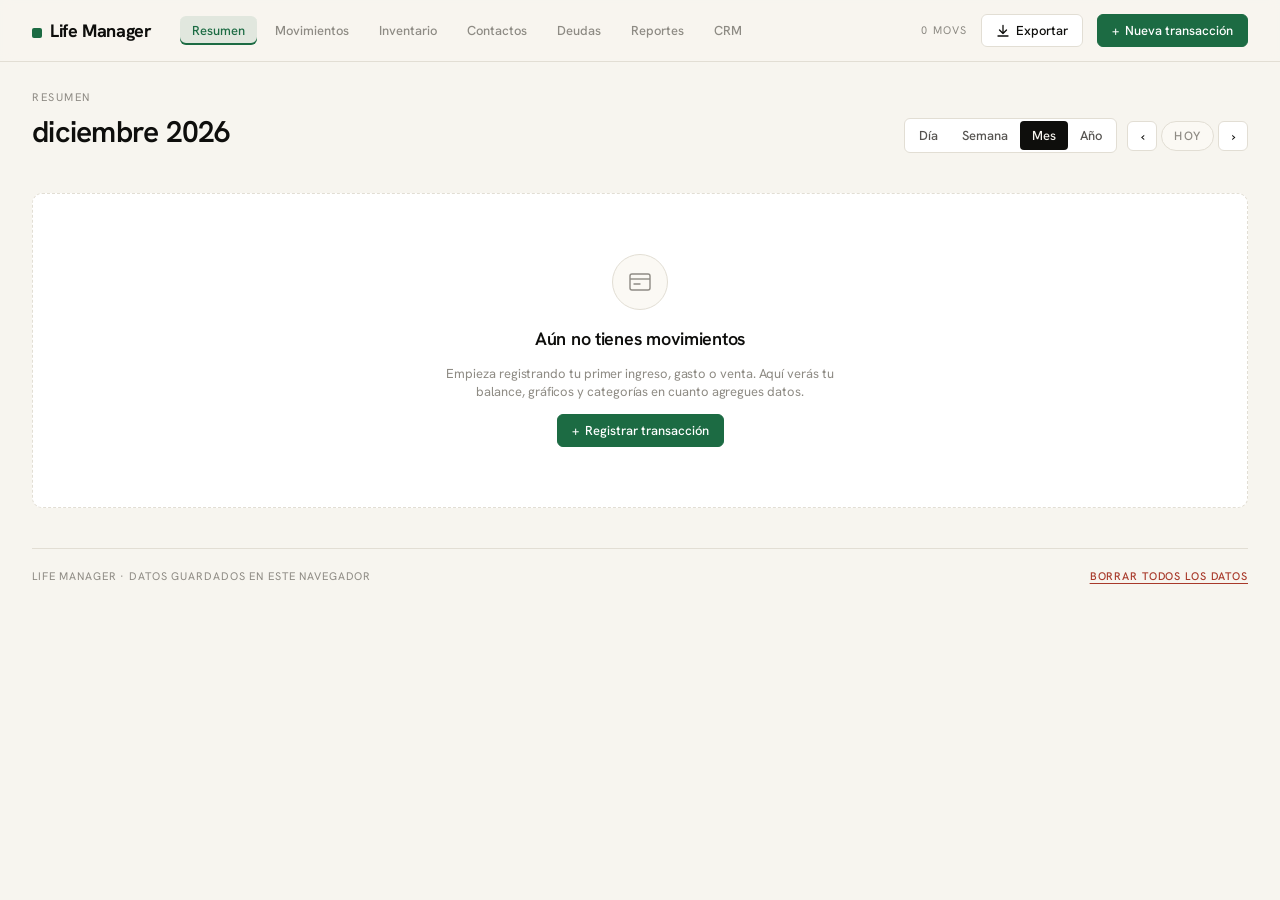
